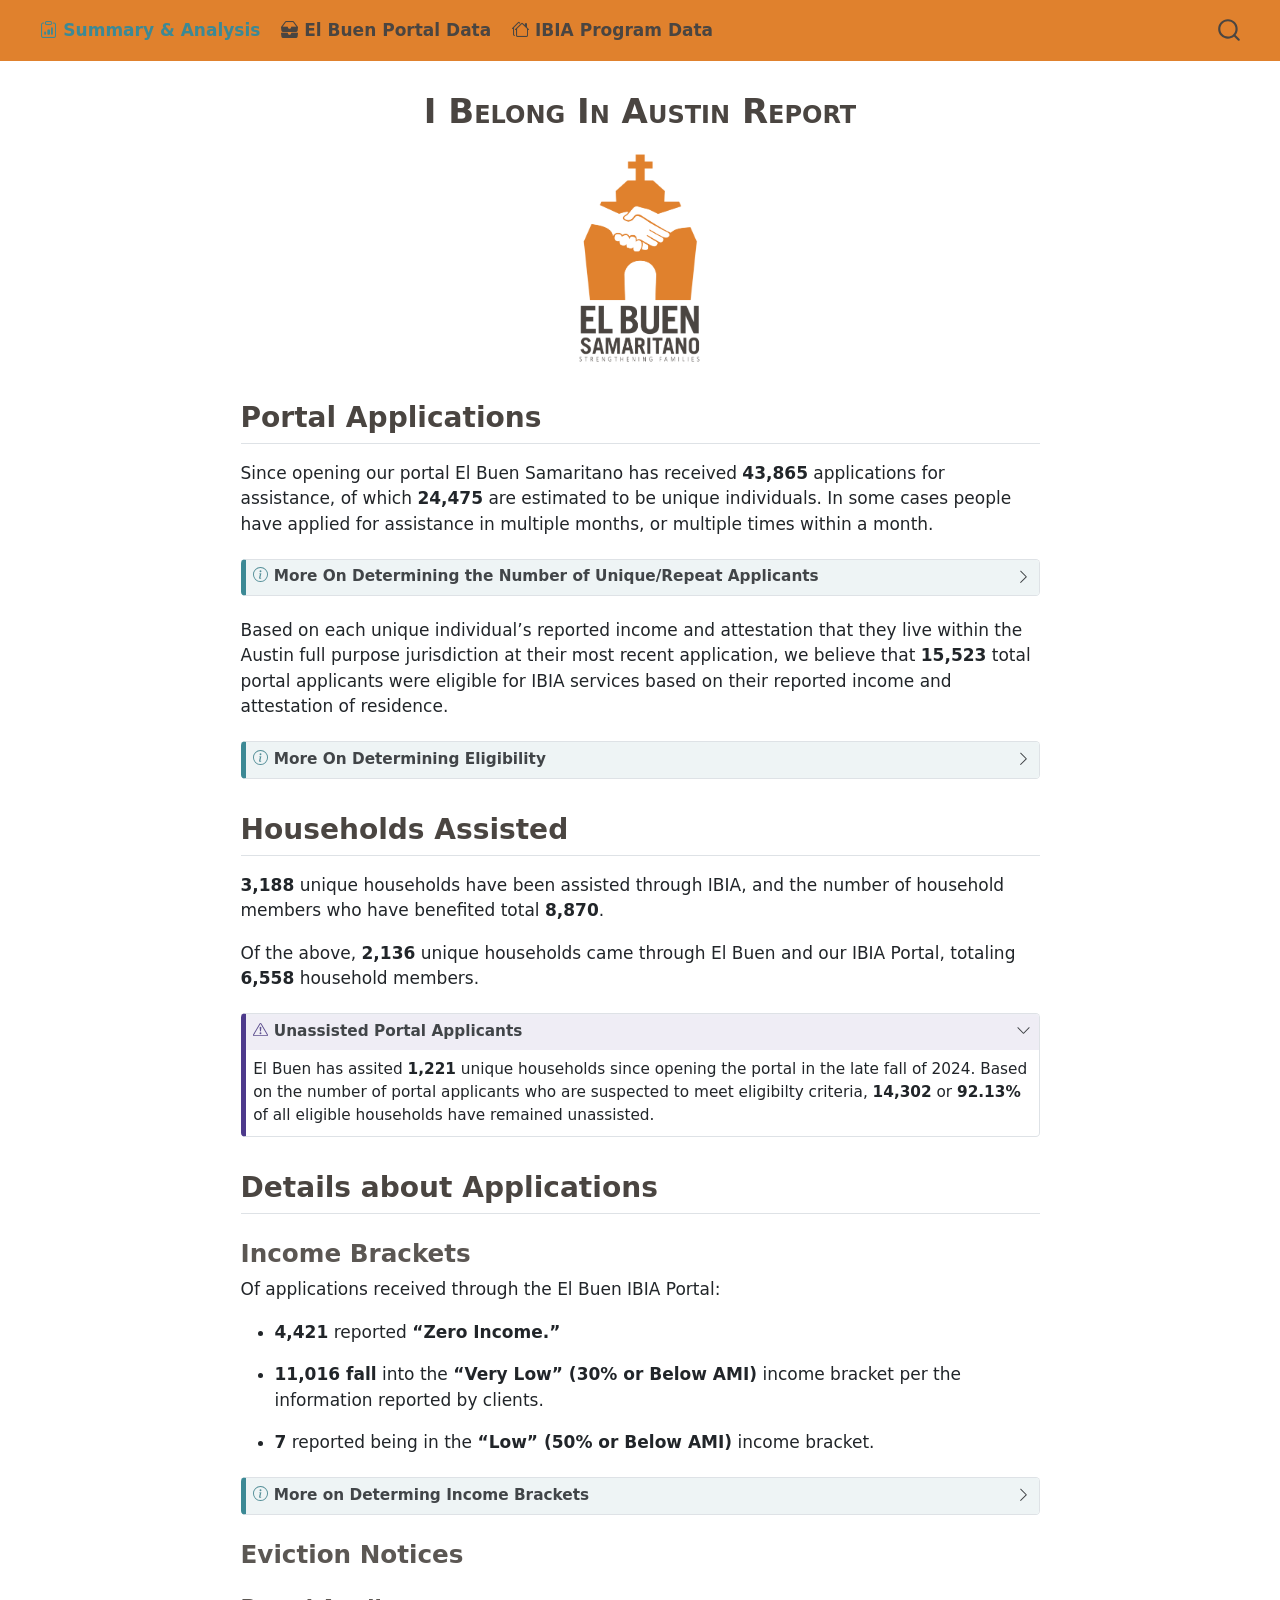
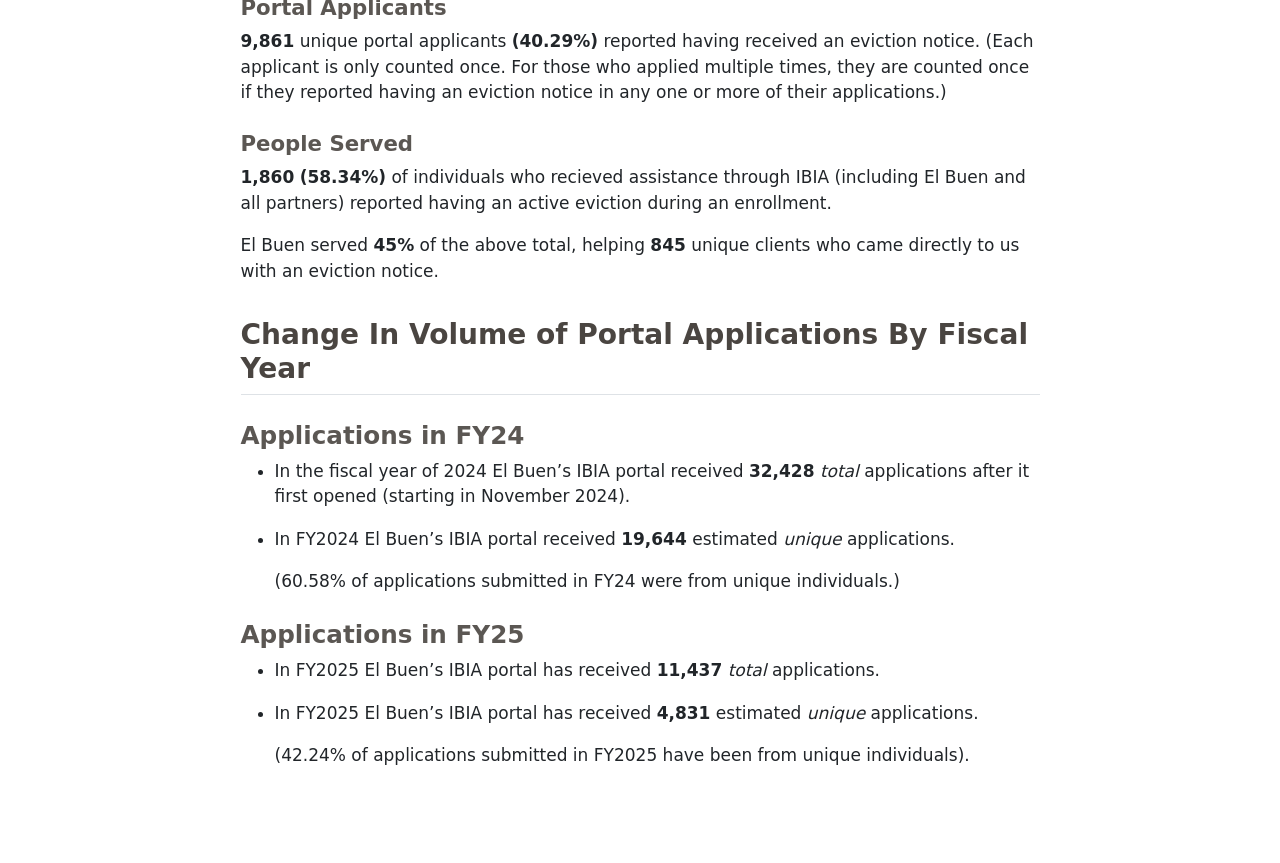
==== docs/index.html @ abe52977 "Add files via upload" ====
<!DOCTYPE html>
<html xmlns="http://www.w3.org/1999/xhtml" lang="en" xml:lang="en"><head>

<meta charset="utf-8">
<meta name="generator" content="quarto-1.8.27">

<meta name="viewport" content="width=device-width, initial-scale=1.0, user-scalable=yes">


<title>I Belong In Austin Report</title>
<style>
code{white-space: pre-wrap;}
span.smallcaps{font-variant: small-caps;}
div.columns{display: flex; gap: min(4vw, 1.5em);}
div.column{flex: auto; overflow-x: auto;}
div.hanging-indent{margin-left: 1.5em; text-indent: -1.5em;}
ul.task-list{list-style: none;}
ul.task-list li input[type="checkbox"] {
width: 0.8em;
margin: 0 0.8em 0.2em -1em;  vertical-align: middle;
}
</style>


<script>const headroomChanged = new CustomEvent("quarto-hrChanged", {
  detail: {},
  bubbles: true,
  cancelable: false,
  composed: false,
});

const announceDismiss = () => {
  const annEl = window.document.getElementById("quarto-announcement");
  if (annEl) {
    annEl.remove();

    const annId = annEl.getAttribute("data-announcement-id");
    window.localStorage.setItem(`quarto-announce-${annId}`, "true");
  }
};

const announceRegister = () => {
  const annEl = window.document.getElementById("quarto-announcement");
  if (annEl) {
    const annId = annEl.getAttribute("data-announcement-id");
    const isDismissed =
      window.localStorage.getItem(`quarto-announce-${annId}`) || false;
    if (isDismissed) {
      announceDismiss();
      return;
    } else {
      annEl.classList.remove("hidden");
    }

    const actionEl = annEl.querySelector(".quarto-announcement-action");
    if (actionEl) {
      actionEl.addEventListener("click", function (e) {
        e.preventDefault();
        // Hide the bar immediately
        announceDismiss();
      });
    }
  }
};

window.document.addEventListener("DOMContentLoaded", function () {
  let init = false;

  announceRegister();

  // Manage the back to top button, if one is present.
  let lastScrollTop = window.pageYOffset || document.documentElement.scrollTop;
  const scrollDownBuffer = 5;
  const scrollUpBuffer = 35;
  const btn = document.getElementById("quarto-back-to-top");
  const hideBackToTop = () => {
    btn.style.display = "none";
  };
  const showBackToTop = () => {
    btn.style.display = "inline-block";
  };
  if (btn) {
    window.document.addEventListener(
      "scroll",
      function () {
        const currentScrollTop =
          window.pageYOffset || document.documentElement.scrollTop;

        // Shows and hides the button 'intelligently' as the user scrolls
        if (currentScrollTop - scrollDownBuffer > lastScrollTop) {
          hideBackToTop();
          lastScrollTop = currentScrollTop <= 0 ? 0 : currentScrollTop;
        } else if (currentScrollTop < lastScrollTop - scrollUpBuffer) {
          showBackToTop();
          lastScrollTop = currentScrollTop <= 0 ? 0 : currentScrollTop;
        }

        // Show the button at the bottom, hides it at the top
        if (currentScrollTop <= 0) {
          hideBackToTop();
        } else if (
          window.innerHeight + currentScrollTop >=
          document.body.offsetHeight
        ) {
          showBackToTop();
        }
      },
      false
    );
  }

  function throttle(func, wait) {
    var timeout;
    return function () {
      const context = this;
      const args = arguments;
      const later = function () {
        clearTimeout(timeout);
        timeout = null;
        func.apply(context, args);
      };

      if (!timeout) {
        timeout = setTimeout(later, wait);
      }
    };
  }

  function headerOffset() {
    // Set an offset if there is are fixed top navbar
    const headerEl = window.document.querySelector("header.fixed-top");
    if (headerEl) {
      return headerEl.clientHeight;
    } else {
      return 0;
    }
  }

  function footerOffset() {
    const footerEl = window.document.querySelector("footer.footer");
    if (footerEl) {
      return footerEl.clientHeight;
    } else {
      return 0;
    }
  }

  function dashboardOffset() {
    const dashboardNavEl = window.document.getElementById(
      "quarto-dashboard-header"
    );
    if (dashboardNavEl !== null) {
      return dashboardNavEl.clientHeight;
    } else {
      return 0;
    }
  }

  function updateDocumentOffsetWithoutAnimation() {
    updateDocumentOffset(false);
  }

  function updateDocumentOffset(animated) {
    // set body offset
    const topOffset = headerOffset();
    const bodyOffset = topOffset + footerOffset() + dashboardOffset();
    const bodyEl = window.document.body;
    bodyEl.setAttribute("data-bs-offset", topOffset);
    bodyEl.style.paddingTop = topOffset + "px";

    // deal with sidebar offsets
    const sidebars = window.document.querySelectorAll(
      ".sidebar, .headroom-target"
    );
    sidebars.forEach((sidebar) => {
      if (!animated) {
        sidebar.classList.add("notransition");
        // Remove the no transition class after the animation has time to complete
        setTimeout(function () {
          sidebar.classList.remove("notransition");
        }, 201);
      }

      if (window.Headroom && sidebar.classList.contains("sidebar-unpinned")) {
        sidebar.style.top = "0";
        sidebar.style.maxHeight = "100vh";
      } else {
        sidebar.style.top = topOffset + "px";
        sidebar.style.maxHeight = "calc(100vh - " + topOffset + "px)";
      }
    });

    // allow space for footer
    const mainContainer = window.document.querySelector(".quarto-container");
    if (mainContainer) {
      mainContainer.style.minHeight = "calc(100vh - " + bodyOffset + "px)";
    }

    // link offset
    let linkStyle = window.document.querySelector("#quarto-target-style");
    if (!linkStyle) {
      linkStyle = window.document.createElement("style");
      linkStyle.setAttribute("id", "quarto-target-style");
      window.document.head.appendChild(linkStyle);
    }
    while (linkStyle.firstChild) {
      linkStyle.removeChild(linkStyle.firstChild);
    }
    if (topOffset > 0) {
      linkStyle.appendChild(
        window.document.createTextNode(`
      section:target::before {
        content: "";
        display: block;
        height: ${topOffset}px;
        margin: -${topOffset}px 0 0;
      }`)
      );
    }
    if (init) {
      window.dispatchEvent(headroomChanged);
    }
    init = true;
  }

  // initialize headroom
  var header = window.document.querySelector("#quarto-header");
  if (header && window.Headroom) {
    const headroom = new window.Headroom(header, {
      tolerance: 5,
      onPin: function () {
        const sidebars = window.document.querySelectorAll(
          ".sidebar, .headroom-target"
        );
        sidebars.forEach((sidebar) => {
          sidebar.classList.remove("sidebar-unpinned");
        });
        updateDocumentOffset();
      },
      onUnpin: function () {
        const sidebars = window.document.querySelectorAll(
          ".sidebar, .headroom-target"
        );
        sidebars.forEach((sidebar) => {
          sidebar.classList.add("sidebar-unpinned");
        });
        updateDocumentOffset();
      },
    });
    headroom.init();

    let frozen = false;
    window.quartoToggleHeadroom = function () {
      if (frozen) {
        headroom.unfreeze();
        frozen = false;
      } else {
        headroom.freeze();
        frozen = true;
      }
    };
  }

  window.addEventListener(
    "hashchange",
    function (e) {
      if (
        getComputedStyle(document.documentElement).scrollBehavior !== "smooth"
      ) {
        window.scrollTo(0, window.pageYOffset - headerOffset());
      }
    },
    false
  );

  // Observe size changed for the header
  const headerEl = window.document.querySelector("header.fixed-top");
  if (headerEl && window.ResizeObserver) {
    const observer = new window.ResizeObserver(() => {
      setTimeout(updateDocumentOffsetWithoutAnimation, 0);
    });
    observer.observe(headerEl, {
      attributes: true,
      childList: true,
      characterData: true,
    });
  } else {
    window.addEventListener(
      "resize",
      throttle(updateDocumentOffsetWithoutAnimation, 50)
    );
  }
  setTimeout(updateDocumentOffsetWithoutAnimation, 250);

  // fixup index.html links if we aren't on the filesystem
  if (window.location.protocol !== "file:") {
    const links = window.document.querySelectorAll("a");
    for (let i = 0; i < links.length; i++) {
      if (links[i].href) {
        links[i].dataset.originalHref = links[i].href;
        links[i].href = links[i].href.replace(/\/index\.html/, "/");
      }
    }

    // Fixup any sharing links that require urls
    // Append url to any sharing urls
    const sharingLinks = window.document.querySelectorAll(
      "a.sidebar-tools-main-item, a.quarto-navigation-tool, a.quarto-navbar-tools, a.quarto-navbar-tools-item"
    );
    for (let i = 0; i < sharingLinks.length; i++) {
      const sharingLink = sharingLinks[i];
      const href = sharingLink.getAttribute("href");
      if (href) {
        sharingLink.setAttribute(
          "href",
          href.replace("|url|", window.location.href)
        );
      }
    }

    // Scroll the active navigation item into view, if necessary
    const navSidebar = window.document.querySelector("nav#quarto-sidebar");
    if (navSidebar) {
      // Find the active item
      const activeItem = navSidebar.querySelector("li.sidebar-item a.active");
      if (activeItem) {
        // Wait for the scroll height and height to resolve by observing size changes on the
        // nav element that is scrollable
        const resizeObserver = new ResizeObserver((_entries) => {
          // The bottom of the element
          const elBottom = activeItem.offsetTop;
          const viewBottom = navSidebar.scrollTop + navSidebar.clientHeight;

          // The element height and scroll height are the same, then we are still loading
          if (viewBottom !== navSidebar.scrollHeight) {
            // Determine if the item isn't visible and scroll to it
            if (elBottom >= viewBottom) {
              navSidebar.scrollTop = elBottom;
            }

            // stop observing now since we've completed the scroll
            resizeObserver.unobserve(navSidebar);
          }
        });
        resizeObserver.observe(navSidebar);
      }
    }
  }
});
</script>
<script>/*!
 * headroom.js v0.12.0 - Give your page some headroom. Hide your header until you need it
 * Copyright (c) 2020 Nick Williams - http://wicky.nillia.ms/headroom.js
 * License: MIT
 */

!function(t,n){"object"==typeof exports&&"undefined"!=typeof module?module.exports=n():"function"==typeof define&&define.amd?define(n):(t=t||self).Headroom=n()}(this,function(){"use strict";function t(){return"undefined"!=typeof window}function d(t){return function(t){return t&&t.document&&function(t){return 9===t.nodeType}(t.document)}(t)?function(t){var n=t.document,o=n.body,s=n.documentElement;return{scrollHeight:function(){return Math.max(o.scrollHeight,s.scrollHeight,o.offsetHeight,s.offsetHeight,o.clientHeight,s.clientHeight)},height:function(){return t.innerHeight||s.clientHeight||o.clientHeight},scrollY:function(){return void 0!==t.pageYOffset?t.pageYOffset:(s||o.parentNode||o).scrollTop}}}(t):function(t){return{scrollHeight:function(){return Math.max(t.scrollHeight,t.offsetHeight,t.clientHeight)},height:function(){return Math.max(t.offsetHeight,t.clientHeight)},scrollY:function(){return t.scrollTop}}}(t)}function n(t,s,e){var n,o=function(){var n=!1;try{var t={get passive(){n=!0}};window.addEventListener("test",t,t),window.removeEventListener("test",t,t)}catch(t){n=!1}return n}(),i=!1,r=d(t),l=r.scrollY(),a={};function c(){var t=Math.round(r.scrollY()),n=r.height(),o=r.scrollHeight();a.scrollY=t,a.lastScrollY=l,a.direction=l<t?"down":"up",a.distance=Math.abs(t-l),a.isOutOfBounds=t<0||o<t+n,a.top=t<=s.offset[a.direction],a.bottom=o<=t+n,a.toleranceExceeded=a.distance>s.tolerance[a.direction],e(a),l=t,i=!1}function h(){i||(i=!0,n=requestAnimationFrame(c))}var u=!!o&&{passive:!0,capture:!1};return t.addEventListener("scroll",h,u),c(),{destroy:function(){cancelAnimationFrame(n),t.removeEventListener("scroll",h,u)}}}function o(t){return t===Object(t)?t:{down:t,up:t}}function s(t,n){n=n||{},Object.assign(this,s.options,n),this.classes=Object.assign({},s.options.classes,n.classes),this.elem=t,this.tolerance=o(this.tolerance),this.offset=o(this.offset),this.initialised=!1,this.frozen=!1}return s.prototype={constructor:s,init:function(){return s.cutsTheMustard&&!this.initialised&&(this.addClass("initial"),this.initialised=!0,setTimeout(function(t){t.scrollTracker=n(t.scroller,{offset:t.offset,tolerance:t.tolerance},t.update.bind(t))},100,this)),this},destroy:function(){this.initialised=!1,Object.keys(this.classes).forEach(this.removeClass,this),this.scrollTracker.destroy()},unpin:function(){!this.hasClass("pinned")&&this.hasClass("unpinned")||(this.addClass("unpinned"),this.removeClass("pinned"),this.onUnpin&&this.onUnpin.call(this))},pin:function(){this.hasClass("unpinned")&&(this.addClass("pinned"),this.removeClass("unpinned"),this.onPin&&this.onPin.call(this))},freeze:function(){this.frozen=!0,this.addClass("frozen")},unfreeze:function(){this.frozen=!1,this.removeClass("frozen")},top:function(){this.hasClass("top")||(this.addClass("top"),this.removeClass("notTop"),this.onTop&&this.onTop.call(this))},notTop:function(){this.hasClass("notTop")||(this.addClass("notTop"),this.removeClass("top"),this.onNotTop&&this.onNotTop.call(this))},bottom:function(){this.hasClass("bottom")||(this.addClass("bottom"),this.removeClass("notBottom"),this.onBottom&&this.onBottom.call(this))},notBottom:function(){this.hasClass("notBottom")||(this.addClass("notBottom"),this.removeClass("bottom"),this.onNotBottom&&this.onNotBottom.call(this))},shouldUnpin:function(t){return"down"===t.direction&&!t.top&&t.toleranceExceeded},shouldPin:function(t){return"up"===t.direction&&t.toleranceExceeded||t.top},addClass:function(t){this.elem.classList.add.apply(this.elem.classList,this.classes[t].split(" "))},removeClass:function(t){this.elem.classList.remove.apply(this.elem.classList,this.classes[t].split(" "))},hasClass:function(t){return this.classes[t].split(" ").every(function(t){return this.classList.contains(t)},this.elem)},update:function(t){t.isOutOfBounds||!0!==this.frozen&&(t.top?this.top():this.notTop(),t.bottom?this.bottom():this.notBottom(),this.shouldUnpin(t)?this.unpin():this.shouldPin(t)&&this.pin())}},s.options={tolerance:{up:0,down:0},offset:0,scroller:t()?window:null,classes:{frozen:"headroom--frozen",pinned:"headroom--pinned",unpinned:"headroom--unpinned",top:"headroom--top",notTop:"headroom--not-top",bottom:"headroom--bottom",notBottom:"headroom--not-bottom",initial:"headroom"}},s.cutsTheMustard=!!(t()&&function(){}.bind&&"classList"in document.documentElement&&Object.assign&&Object.keys&&requestAnimationFrame),s});
</script>
<script>/*!
 * clipboard.js v2.0.11
 * https://clipboardjs.com/
 *
 * Licensed MIT © Zeno Rocha
 */
!function(t,e){"object"==typeof exports&&"object"==typeof module?module.exports=e():"function"==typeof define&&define.amd?define([],e):"object"==typeof exports?exports.ClipboardJS=e():t.ClipboardJS=e()}(this,function(){return n={686:function(t,e,n){"use strict";n.d(e,{default:function(){return b}});var e=n(279),i=n.n(e),e=n(370),u=n.n(e),e=n(817),r=n.n(e);function c(t){try{return document.execCommand(t)}catch(t){return}}var a=function(t){t=r()(t);return c("cut"),t};function o(t,e){var n,o,t=(n=t,o="rtl"===document.documentElement.getAttribute("dir"),(t=document.createElement("textarea")).style.fontSize="12pt",t.style.border="0",t.style.padding="0",t.style.margin="0",t.style.position="absolute",t.style[o?"right":"left"]="-9999px",o=window.pageYOffset||document.documentElement.scrollTop,t.style.top="".concat(o,"px"),t.setAttribute("readonly",""),t.value=n,t);return e.container.appendChild(t),e=r()(t),c("copy"),t.remove(),e}var f=function(t){var e=1<arguments.length&&void 0!==arguments[1]?arguments[1]:{container:document.body},n="";return"string"==typeof t?n=o(t,e):t instanceof HTMLInputElement&&!["text","search","url","tel","password"].includes(null==t?void 0:t.type)?n=o(t.value,e):(n=r()(t),c("copy")),n};function l(t){return(l="function"==typeof Symbol&&"symbol"==typeof Symbol.iterator?function(t){return typeof t}:function(t){return t&&"function"==typeof Symbol&&t.constructor===Symbol&&t!==Symbol.prototype?"symbol":typeof t})(t)}var s=function(){var t=0<arguments.length&&void 0!==arguments[0]?arguments[0]:{},e=t.action,n=void 0===e?"copy":e,o=t.container,e=t.target,t=t.text;if("copy"!==n&&"cut"!==n)throw new Error('Invalid "action" value, use either "copy" or "cut"');if(void 0!==e){if(!e||"object"!==l(e)||1!==e.nodeType)throw new Error('Invalid "target" value, use a valid Element');if("copy"===n&&e.hasAttribute("disabled"))throw new Error('Invalid "target" attribute. Please use "readonly" instead of "disabled" attribute');if("cut"===n&&(e.hasAttribute("readonly")||e.hasAttribute("disabled")))throw new Error('Invalid "target" attribute. You can\'t cut text from elements with "readonly" or "disabled" attributes')}return t?f(t,{container:o}):e?"cut"===n?a(e):f(e,{container:o}):void 0};function p(t){return(p="function"==typeof Symbol&&"symbol"==typeof Symbol.iterator?function(t){return typeof t}:function(t){return t&&"function"==typeof Symbol&&t.constructor===Symbol&&t!==Symbol.prototype?"symbol":typeof t})(t)}function d(t,e){for(var n=0;n<e.length;n++){var o=e[n];o.enumerable=o.enumerable||!1,o.configurable=!0,"value"in o&&(o.writable=!0),Object.defineProperty(t,o.key,o)}}function y(t,e){return(y=Object.setPrototypeOf||function(t,e){return t.__proto__=e,t})(t,e)}function h(n){var o=function(){if("undefined"==typeof Reflect||!Reflect.construct)return!1;if(Reflect.construct.sham)return!1;if("function"==typeof Proxy)return!0;try{return Date.prototype.toString.call(Reflect.construct(Date,[],function(){})),!0}catch(t){return!1}}();return function(){var t,e=v(n);return t=o?(t=v(this).constructor,Reflect.construct(e,arguments,t)):e.apply(this,arguments),e=this,!(t=t)||"object"!==p(t)&&"function"!=typeof t?function(t){if(void 0!==t)return t;throw new ReferenceError("this hasn't been initialised - super() hasn't been called")}(e):t}}function v(t){return(v=Object.setPrototypeOf?Object.getPrototypeOf:function(t){return t.__proto__||Object.getPrototypeOf(t)})(t)}function m(t,e){t="data-clipboard-".concat(t);if(e.hasAttribute(t))return e.getAttribute(t)}var b=function(){!function(t,e){if("function"!=typeof e&&null!==e)throw new TypeError("Super expression must either be null or a function");t.prototype=Object.create(e&&e.prototype,{constructor:{value:t,writable:!0,configurable:!0}}),e&&y(t,e)}(r,i());var t,e,n,o=h(r);function r(t,e){var n;return function(t){if(!(t instanceof r))throw new TypeError("Cannot call a class as a function")}(this),(n=o.call(this)).resolveOptions(e),n.listenClick(t),n}return t=r,n=[{key:"copy",value:function(t){var e=1<arguments.length&&void 0!==arguments[1]?arguments[1]:{container:document.body};return f(t,e)}},{key:"cut",value:function(t){return a(t)}},{key:"isSupported",value:function(){var t=0<arguments.length&&void 0!==arguments[0]?arguments[0]:["copy","cut"],t="string"==typeof t?[t]:t,e=!!document.queryCommandSupported;return t.forEach(function(t){e=e&&!!document.queryCommandSupported(t)}),e}}],(e=[{key:"resolveOptions",value:function(){var t=0<arguments.length&&void 0!==arguments[0]?arguments[0]:{};this.action="function"==typeof t.action?t.action:this.defaultAction,this.target="function"==typeof t.target?t.target:this.defaultTarget,this.text="function"==typeof t.text?t.text:this.defaultText,this.container="object"===p(t.container)?t.container:document.body}},{key:"listenClick",value:function(t){var e=this;this.listener=u()(t,"click",function(t){return e.onClick(t)})}},{key:"onClick",value:function(t){var e=t.delegateTarget||t.currentTarget,n=this.action(e)||"copy",t=s({action:n,container:this.container,target:this.target(e),text:this.text(e)});this.emit(t?"success":"error",{action:n,text:t,trigger:e,clearSelection:function(){e&&e.focus(),window.getSelection().removeAllRanges()}})}},{key:"defaultAction",value:function(t){return m("action",t)}},{key:"defaultTarget",value:function(t){t=m("target",t);if(t)return document.querySelector(t)}},{key:"defaultText",value:function(t){return m("text",t)}},{key:"destroy",value:function(){this.listener.destroy()}}])&&d(t.prototype,e),n&&d(t,n),r}()},828:function(t){var e;"undefined"==typeof Element||Element.prototype.matches||((e=Element.prototype).matches=e.matchesSelector||e.mozMatchesSelector||e.msMatchesSelector||e.oMatchesSelector||e.webkitMatchesSelector),t.exports=function(t,e){for(;t&&9!==t.nodeType;){if("function"==typeof t.matches&&t.matches(e))return t;t=t.parentNode}}},438:function(t,e,n){var u=n(828);function i(t,e,n,o,r){var i=function(e,n,t,o){return function(t){t.delegateTarget=u(t.target,n),t.delegateTarget&&o.call(e,t)}}.apply(this,arguments);return t.addEventListener(n,i,r),{destroy:function(){t.removeEventListener(n,i,r)}}}t.exports=function(t,e,n,o,r){return"function"==typeof t.addEventListener?i.apply(null,arguments):"function"==typeof n?i.bind(null,document).apply(null,arguments):("string"==typeof t&&(t=document.querySelectorAll(t)),Array.prototype.map.call(t,function(t){return i(t,e,n,o,r)}))}},879:function(t,n){n.node=function(t){return void 0!==t&&t instanceof HTMLElement&&1===t.nodeType},n.nodeList=function(t){var e=Object.prototype.toString.call(t);return void 0!==t&&("[object NodeList]"===e||"[object HTMLCollection]"===e)&&"length"in t&&(0===t.length||n.node(t[0]))},n.string=function(t){return"string"==typeof t||t instanceof String},n.fn=function(t){return"[object Function]"===Object.prototype.toString.call(t)}},370:function(t,e,n){var f=n(879),l=n(438);t.exports=function(t,e,n){if(!t&&!e&&!n)throw new Error("Missing required arguments");if(!f.string(e))throw new TypeError("Second argument must be a String");if(!f.fn(n))throw new TypeError("Third argument must be a Function");if(f.node(t))return c=e,a=n,(u=t).addEventListener(c,a),{destroy:function(){u.removeEventListener(c,a)}};if(f.nodeList(t))return o=t,r=e,i=n,Array.prototype.forEach.call(o,function(t){t.addEventListener(r,i)}),{destroy:function(){Array.prototype.forEach.call(o,function(t){t.removeEventListener(r,i)})}};if(f.string(t))return t=t,e=e,n=n,l(document.body,t,e,n);throw new TypeError("First argument must be a String, HTMLElement, HTMLCollection, or NodeList");var o,r,i,u,c,a}},817:function(t){t.exports=function(t){var e,n="SELECT"===t.nodeName?(t.focus(),t.value):"INPUT"===t.nodeName||"TEXTAREA"===t.nodeName?((e=t.hasAttribute("readonly"))||t.setAttribute("readonly",""),t.select(),t.setSelectionRange(0,t.value.length),e||t.removeAttribute("readonly"),t.value):(t.hasAttribute("contenteditable")&&t.focus(),n=window.getSelection(),(e=document.createRange()).selectNodeContents(t),n.removeAllRanges(),n.addRange(e),n.toString());return n}},279:function(t){function e(){}e.prototype={on:function(t,e,n){var o=this.e||(this.e={});return(o[t]||(o[t]=[])).push({fn:e,ctx:n}),this},once:function(t,e,n){var o=this;function r(){o.off(t,r),e.apply(n,arguments)}return r._=e,this.on(t,r,n)},emit:function(t){for(var e=[].slice.call(arguments,1),n=((this.e||(this.e={}))[t]||[]).slice(),o=0,r=n.length;o<r;o++)n[o].fn.apply(n[o].ctx,e);return this},off:function(t,e){var n=this.e||(this.e={}),o=n[t],r=[];if(o&&e)for(var i=0,u=o.length;i<u;i++)o[i].fn!==e&&o[i].fn._!==e&&r.push(o[i]);return r.length?n[t]=r:delete n[t],this}},t.exports=e,t.exports.TinyEmitter=e}},r={},o.n=function(t){var e=t&&t.__esModule?function(){return t.default}:function(){return t};return o.d(e,{a:e}),e},o.d=function(t,e){for(var n in e)o.o(e,n)&&!o.o(t,n)&&Object.defineProperty(t,n,{enumerable:!0,get:e[n]})},o.o=function(t,e){return Object.prototype.hasOwnProperty.call(t,e)},o(686).default;function o(t){if(r[t])return r[t].exports;var e=r[t]={exports:{}};return n[t](e,e.exports,o),e.exports}var n,r});</script>
<script>/*! @algolia/autocomplete-js 1.19.1 | MIT License | © Algolia, Inc. and contributors | https://github.com/algolia/autocomplete */
!function(e,t){"object"==typeof exports&&"undefined"!=typeof module?t(exports):"function"==typeof define&&define.amd?define(["exports"],t):t((e="undefined"!=typeof globalThis?globalThis:e||self)["@algolia/autocomplete-js"]={})}(this,(function(e){"use strict";function t(e,t){var n=Object.keys(e);if(Object.getOwnPropertySymbols){var r=Object.getOwnPropertySymbols(e);t&&(r=r.filter((function(t){return Object.getOwnPropertyDescriptor(e,t).enumerable}))),n.push.apply(n,r)}return n}function n(e){for(var n=1;n<arguments.length;n++){var r=null!=arguments[n]?arguments[n]:{};n%2?t(Object(r),!0).forEach((function(t){o(e,t,r[t])})):Object.getOwnPropertyDescriptors?Object.defineProperties(e,Object.getOwnPropertyDescriptors(r)):t(Object(r)).forEach((function(t){Object.defineProperty(e,t,Object.getOwnPropertyDescriptor(r,t))}))}return e}function r(e){return r="function"==typeof Symbol&&"symbol"==typeof Symbol.iterator?function(e){return typeof e}:function(e){return e&&"function"==typeof Symbol&&e.constructor===Symbol&&e!==Symbol.prototype?"symbol":typeof e},r(e)}function o(e,t,n){return(t=function(e){var t=function(e,t){if("object"!=typeof e||null===e)return e;var n=e[Symbol.toPrimitive];if(void 0!==n){var r=n.call(e,t||"default");if("object"!=typeof r)return r;throw new TypeError("@@toPrimitive must return a primitive value.")}return("string"===t?String:Number)(e)}(e,"string");return"symbol"==typeof t?t:String(t)}(t))in e?Object.defineProperty(e,t,{value:n,enumerable:!0,configurable:!0,writable:!0}):e[t]=n,e}function i(){return i=Object.assign?Object.assign.bind():function(e){for(var t=1;t<arguments.length;t++){var n=arguments[t];for(var r in n)Object.prototype.hasOwnProperty.call(n,r)&&(e[r]=n[r])}return e},i.apply(this,arguments)}function u(e,t){if(null==e)return{};var n,r,o=function(e,t){if(null==e)return{};var n,r,o={},i=Object.keys(e);for(r=0;r<i.length;r++)n=i[r],t.indexOf(n)>=0||(o[n]=e[n]);return o}(e,t);if(Object.getOwnPropertySymbols){var i=Object.getOwnPropertySymbols(e);for(r=0;r<i.length;r++)n=i[r],t.indexOf(n)>=0||Object.prototype.propertyIsEnumerable.call(e,n)&&(o[n]=e[n])}return o}function a(e,t){return function(e){if(Array.isArray(e))return e}(e)||function(e,t){var n=null==e?null:"undefined"!=typeof Symbol&&e[Symbol.iterator]||e["@@iterator"];if(null!=n){var r,o,i,u,a=[],l=!0,c=!1;try{if(i=(n=n.call(e)).next,0===t){if(Object(n)!==n)return;l=!1}else for(;!(l=(r=i.call(n)).done)&&(a.push(r.value),a.length!==t);l=!0);}catch(e){c=!0,o=e}finally{try{if(!l&&null!=n.return&&(u=n.return(),Object(u)!==u))return}finally{if(c)throw o}}return a}}(e,t)||c(e,t)||function(){throw new TypeError("Invalid attempt to destructure non-iterable instance.\nIn order to be iterable, non-array objects must have a [Symbol.iterator]() method.")}()}function l(e){return function(e){if(Array.isArray(e))return s(e)}(e)||function(e){if("undefined"!=typeof Symbol&&null!=e[Symbol.iterator]||null!=e["@@iterator"])return Array.from(e)}(e)||c(e)||function(){throw new TypeError("Invalid attempt to spread non-iterable instance.\nIn order to be iterable, non-array objects must have a [Symbol.iterator]() method.")}()}function c(e,t){if(e){if("string"==typeof e)return s(e,t);var n=Object.prototype.toString.call(e).slice(8,-1);return"Object"===n&&e.constructor&&(n=e.constructor.name),"Map"===n||"Set"===n?Array.from(e):"Arguments"===n||/^(?:Ui|I)nt(?:8|16|32)(?:Clamped)?Array$/.test(n)?s(e,t):void 0}}function s(e,t){(null==t||t>e.length)&&(t=e.length);for(var n=0,r=new Array(t);n<t;n++)r[n]=e[n];return r}function f(e){return{current:e}}function p(e,t){var n=void 0;return function(){for(var r=arguments.length,o=new Array(r),i=0;i<r;i++)o[i]=arguments[i];n&&clearTimeout(n),n=setTimeout((function(){return e.apply(void 0,o)}),t)}}function m(e){return e.reduce((function(e,t){return e.concat(t)}),[])}var v=0;function d(){return"autocomplete-".concat(v++)}function y(e,t){return t.reduce((function(e,t){return e&&e[t]}),e)}function b(e){return 0===e.collections.length?0:e.collections.reduce((function(e,t){return e+t.items.length}),0)}function g(e){return e!==Object(e)}function h(e,t){if(e===t)return!0;if(g(e)||g(t)||"function"==typeof e||"function"==typeof t)return e===t;if(Object.keys(e).length!==Object.keys(t).length)return!1;for(var n=0,r=Object.keys(e);n<r.length;n++){var o=r[n];if(!(o in t))return!1;if(!h(e[o],t[o]))return!1}return!0}var _=function(){};var O="1.19.1",S=[{segment:"autocomplete-core",version:O}];function j(e){var t=e.item,n=e.items,r=void 0===n?[]:n;return{index:t.__autocomplete_indexName,items:[t],positions:[1+r.findIndex((function(e){return e.objectID===t.objectID}))],queryID:t.__autocomplete_queryID,algoliaSource:["autocomplete"]}}function P(e,t){return function(e){if(Array.isArray(e))return e}(e)||function(e,t){var n=null==e?null:"undefined"!=typeof Symbol&&e[Symbol.iterator]||e["@@iterator"];if(null!=n){var r,o,i,u,a=[],l=!0,c=!1;try{if(i=(n=n.call(e)).next,0===t){if(Object(n)!==n)return;l=!1}else for(;!(l=(r=i.call(n)).done)&&(a.push(r.value),a.length!==t);l=!0);}catch(e){c=!0,o=e}finally{try{if(!l&&null!=n.return&&(u=n.return(),Object(u)!==u))return}finally{if(c)throw o}}return a}}(e,t)||function(e,t){if(!e)return;if("string"==typeof e)return w(e,t);var n=Object.prototype.toString.call(e).slice(8,-1);"Object"===n&&e.constructor&&(n=e.constructor.name);if("Map"===n||"Set"===n)return Array.from(e);if("Arguments"===n||/^(?:Ui|I)nt(?:8|16|32)(?:Clamped)?Array$/.test(n))return w(e,t)}(e,t)||function(){throw new TypeError("Invalid attempt to destructure non-iterable instance.\nIn order to be iterable, non-array objects must have a [Symbol.iterator]() method.")}()}function w(e,t){(null==t||t>e.length)&&(t=e.length);for(var n=0,r=new Array(t);n<t;n++)r[n]=e[n];return r}var I=["items"],A=["items"];function E(e){return E="function"==typeof Symbol&&"symbol"==typeof Symbol.iterator?function(e){return typeof e}:function(e){return e&&"function"==typeof Symbol&&e.constructor===Symbol&&e!==Symbol.prototype?"symbol":typeof e},E(e)}function D(e){return function(e){if(Array.isArray(e))return C(e)}(e)||function(e){if("undefined"!=typeof Symbol&&null!=e[Symbol.iterator]||null!=e["@@iterator"])return Array.from(e)}(e)||function(e,t){if(!e)return;if("string"==typeof e)return C(e,t);var n=Object.prototype.toString.call(e).slice(8,-1);"Object"===n&&e.constructor&&(n=e.constructor.name);if("Map"===n||"Set"===n)return Array.from(e);if("Arguments"===n||/^(?:Ui|I)nt(?:8|16|32)(?:Clamped)?Array$/.test(n))return C(e,t)}(e)||function(){throw new TypeError("Invalid attempt to spread non-iterable instance.\nIn order to be iterable, non-array objects must have a [Symbol.iterator]() method.")}()}function C(e,t){(null==t||t>e.length)&&(t=e.length);for(var n=0,r=new Array(t);n<t;n++)r[n]=e[n];return r}function k(e,t){if(null==e)return{};var n,r,o=function(e,t){if(null==e)return{};var n,r,o={},i=Object.keys(e);for(r=0;r<i.length;r++)n=i[r],t.indexOf(n)>=0||(o[n]=e[n]);return o}(e,t);if(Object.getOwnPropertySymbols){var i=Object.getOwnPropertySymbols(e);for(r=0;r<i.length;r++)n=i[r],t.indexOf(n)>=0||Object.prototype.propertyIsEnumerable.call(e,n)&&(o[n]=e[n])}return o}function x(e,t){var n=Object.keys(e);if(Object.getOwnPropertySymbols){var r=Object.getOwnPropertySymbols(e);t&&(r=r.filter((function(t){return Object.getOwnPropertyDescriptor(e,t).enumerable}))),n.push.apply(n,r)}return n}function N(e){for(var t=1;t<arguments.length;t++){var n=null!=arguments[t]?arguments[t]:{};t%2?x(Object(n),!0).forEach((function(t){T(e,t,n[t])})):Object.getOwnPropertyDescriptors?Object.defineProperties(e,Object.getOwnPropertyDescriptors(n)):x(Object(n)).forEach((function(t){Object.defineProperty(e,t,Object.getOwnPropertyDescriptor(n,t))}))}return e}function T(e,t,n){return(t=function(e){var t=function(e,t){if("object"!==E(e)||null===e)return e;var n=e[Symbol.toPrimitive];if(void 0!==n){var r=n.call(e,t||"default");if("object"!==E(r))return r;throw new TypeError("@@toPrimitive must return a primitive value.")}return("string"===t?String:Number)(e)}(e,"string");return"symbol"===E(t)?t:String(t)}(t))in e?Object.defineProperty(e,t,{value:n,enumerable:!0,configurable:!0,writable:!0}):e[t]=n,e}function q(e){for(var t=arguments.length>1&&void 0!==arguments[1]?arguments[1]:20,n=[],r=0;r<e.objectIDs.length;r+=t)n.push(N(N({},e),{},{objectIDs:e.objectIDs.slice(r,r+t)}));return n}function B(e){return e.map((function(e){var t=e.items,n=k(e,I);return N(N({},n),{},{objectIDs:(null==t?void 0:t.map((function(e){return e.objectID})))||n.objectIDs})}))}function R(e){var t,n,r,o=(t=P((e.version||"").split(".").map(Number),2),n=t[0],r=t[1],n>=3||2===n&&r>=4||1===n&&r>=10);function i(t,n,r){if(o&&void 0!==r){var i=r[0].__autocomplete_algoliaCredentials,u={"X-Algolia-Application-Id":i.appId,"X-Algolia-API-Key":i.apiKey};e.apply(void 0,[t].concat(D(n),[{headers:u}]))}else e.apply(void 0,[t].concat(D(n)))}return{init:function(t,n){e("init",{appId:t,apiKey:n})},setAuthenticatedUserToken:function(t){e("setAuthenticatedUserToken",t)},setUserToken:function(t){e("setUserToken",t)},clickedObjectIDsAfterSearch:function(){for(var e=arguments.length,t=new Array(e),n=0;n<e;n++)t[n]=arguments[n];t.length>0&&i("clickedObjectIDsAfterSearch",B(t),t[0].items)},clickedObjectIDs:function(){for(var e=arguments.length,t=new Array(e),n=0;n<e;n++)t[n]=arguments[n];t.length>0&&i("clickedObjectIDs",B(t),t[0].items)},clickedFilters:function(){for(var t=arguments.length,n=new Array(t),r=0;r<t;r++)n[r]=arguments[r];n.length>0&&e.apply(void 0,["clickedFilters"].concat(n))},convertedObjectIDsAfterSearch:function(){for(var e=arguments.length,t=new Array(e),n=0;n<e;n++)t[n]=arguments[n];t.length>0&&i("convertedObjectIDsAfterSearch",B(t),t[0].items)},convertedObjectIDs:function(){for(var e=arguments.length,t=new Array(e),n=0;n<e;n++)t[n]=arguments[n];t.length>0&&i("convertedObjectIDs",B(t),t[0].items)},convertedFilters:function(){for(var t=arguments.length,n=new Array(t),r=0;r<t;r++)n[r]=arguments[r];n.length>0&&e.apply(void 0,["convertedFilters"].concat(n))},viewedObjectIDs:function(){for(var e=arguments.length,t=new Array(e),n=0;n<e;n++)t[n]=arguments[n];t.length>0&&t.reduce((function(e,t){var n=t.items,r=k(t,A);return[].concat(D(e),D(q(N(N({},r),{},{objectIDs:(null==n?void 0:n.map((function(e){return e.objectID})))||r.objectIDs})).map((function(e){return{items:n,payload:e}}))))}),[]).forEach((function(e){var t=e.items;return i("viewedObjectIDs",[e.payload],t)}))},viewedFilters:function(){for(var t=arguments.length,n=new Array(t),r=0;r<t;r++)n[r]=arguments[r];n.length>0&&e.apply(void 0,["viewedFilters"].concat(n))}}}function L(e){var t=e.items.reduce((function(e,t){var n;return e[t.__autocomplete_indexName]=(null!==(n=e[t.__autocomplete_indexName])&&void 0!==n?n:[]).concat(t),e}),{});return Object.keys(t).map((function(e){return{index:e,items:t[e],algoliaSource:["autocomplete"]}}))}function F(e){return e.objectID&&e.__autocomplete_indexName&&e.__autocomplete_queryID}function U(e){return U="function"==typeof Symbol&&"symbol"==typeof Symbol.iterator?function(e){return typeof e}:function(e){return e&&"function"==typeof Symbol&&e.constructor===Symbol&&e!==Symbol.prototype?"symbol":typeof e},U(e)}function M(e){return function(e){if(Array.isArray(e))return H(e)}(e)||function(e){if("undefined"!=typeof Symbol&&null!=e[Symbol.iterator]||null!=e["@@iterator"])return Array.from(e)}(e)||function(e,t){if(!e)return;if("string"==typeof e)return H(e,t);var n=Object.prototype.toString.call(e).slice(8,-1);"Object"===n&&e.constructor&&(n=e.constructor.name);if("Map"===n||"Set"===n)return Array.from(e);if("Arguments"===n||/^(?:Ui|I)nt(?:8|16|32)(?:Clamped)?Array$/.test(n))return H(e,t)}(e)||function(){throw new TypeError("Invalid attempt to spread non-iterable instance.\nIn order to be iterable, non-array objects must have a [Symbol.iterator]() method.")}()}function H(e,t){(null==t||t>e.length)&&(t=e.length);for(var n=0,r=new Array(t);n<t;n++)r[n]=e[n];return r}function V(e,t){var n=Object.keys(e);if(Object.getOwnPropertySymbols){var r=Object.getOwnPropertySymbols(e);t&&(r=r.filter((function(t){return Object.getOwnPropertyDescriptor(e,t).enumerable}))),n.push.apply(n,r)}return n}function W(e){for(var t=1;t<arguments.length;t++){var n=null!=arguments[t]?arguments[t]:{};t%2?V(Object(n),!0).forEach((function(t){Q(e,t,n[t])})):Object.getOwnPropertyDescriptors?Object.defineProperties(e,Object.getOwnPropertyDescriptors(n)):V(Object(n)).forEach((function(t){Object.defineProperty(e,t,Object.getOwnPropertyDescriptor(n,t))}))}return e}function Q(e,t,n){return(t=function(e){var t=function(e,t){if("object"!==U(e)||null===e)return e;var n=e[Symbol.toPrimitive];if(void 0!==n){var r=n.call(e,t||"default");if("object"!==U(r))return r;throw new TypeError("@@toPrimitive must return a primitive value.")}return("string"===t?String:Number)(e)}(e,"string");return"symbol"===U(t)?t:String(t)}(t))in e?Object.defineProperty(e,t,{value:n,enumerable:!0,configurable:!0,writable:!0}):e[t]=n,e}var K="2.15.0",$="https://cdn.jsdelivr.net/npm/search-insights@".concat(K,"/dist/search-insights.min.js"),z=p((function(e){var t=e.onItemsChange,n=e.items,r=e.insights,o=e.state;t({insights:r,insightsEvents:L({items:n}).map((function(e){return W({eventName:"Items Viewed"},e)})),state:o})}),400);function G(e){var t=function(e){return W({onItemsChange:function(e){var t=e.insights,n=e.insightsEvents,r=e.state;t.viewedObjectIDs.apply(t,M(n.map((function(e){return W(W({},e),{},{algoliaSource:J(e.algoliaSource,r.context)})}))))},onSelect:function(e){var t=e.insights,n=e.insightsEvents,r=e.state;t.clickedObjectIDsAfterSearch.apply(t,M(n.map((function(e){return W(W({},e),{},{algoliaSource:J(e.algoliaSource,r.context)})}))))},onActive:_,__autocomplete_clickAnalytics:!0},e)}(e),n=t.insightsClient,r=t.insightsInitParams,o=t.onItemsChange,i=t.onSelect,u=t.onActive,a=t.__autocomplete_clickAnalytics,l=n;if(n||function(e){if("undefined"!=typeof window)e({window:window})}((function(e){var t=e.window,n=t.AlgoliaAnalyticsObject||"aa";"string"==typeof n&&(l=t[n]),l||(t.AlgoliaAnalyticsObject=n,t[n]||(t[n]=function(){t[n].queue||(t[n].queue=[]);for(var e=arguments.length,r=new Array(e),o=0;o<e;o++)r[o]=arguments[o];t[n].queue.push(r)}),t[n].version=K,l=t[n],function(e){var t="[Autocomplete]: Could not load search-insights.js. Please load it manually following https://alg.li/insights-autocomplete";try{var n=e.document.createElement("script");n.async=!0,n.src=$,n.onerror=function(){console.error(t)},document.body.appendChild(n)}catch(e){console.error(t)}}(t))})),!l)return{};r&&l("init",W({partial:!0},r));var c=R(l),s=f([]),m=p((function(e){var t=e.state;if(t.isOpen){var n=t.collections.reduce((function(e,t){return[].concat(M(e),M(t.items))}),[]).filter(F);h(s.current.map((function(e){return e.objectID})),n.map((function(e){return e.objectID})))||(s.current=n,n.length>0&&z({onItemsChange:o,items:n,insights:c,state:t}))}}),0);return{name:"aa.algoliaInsightsPlugin",subscribe:function(e){var t=e.setContext,n=e.onSelect,r=e.onActive;function o(e){t({algoliaInsightsPlugin:{__algoliaSearchParameters:W(W({},a?{clickAnalytics:!0}:{}),e?{userToken:X(e)}:{}),insights:c}})}l("addAlgoliaAgent","insights-plugin"),o(),l("onUserTokenChange",(function(e){o(e)})),l("getUserToken",null,(function(e,t){o(t)})),n((function(e){var t=e.item,n=e.state,r=e.event,o=e.source;F(t)&&i({state:n,event:r,insights:c,item:t,insightsEvents:[W({eventName:"Item Selected"},j({item:t,items:o.getItems().filter(F)}))]})})),r((function(e){var t=e.item,n=e.source,r=e.state,o=e.event;F(t)&&u({state:r,event:o,insights:c,item:t,insightsEvents:[W({eventName:"Item Active"},j({item:t,items:n.getItems().filter(F)}))]})}))},onStateChange:function(e){var t=e.state;m({state:t})},__autocomplete_pluginOptions:e}}function J(){var e,t=arguments.length>0&&void 0!==arguments[0]?arguments[0]:[],n=arguments.length>1?arguments[1]:void 0;return[].concat(M(t),["autocomplete-internal"],M(null!==(e=n.algoliaInsightsPlugin)&&void 0!==e&&e.__automaticInsights?["autocomplete-automatic"]:[]))}function X(e){return"number"==typeof e?e.toString():e}function Y(e,t){var n=t;return{then:function(t,r){return Y(e.then(ee(t,n,e),ee(r,n,e)),n)},catch:function(t){return Y(e.catch(ee(t,n,e)),n)},finally:function(t){return t&&n.onCancelList.push(t),Y(e.finally(ee(t&&function(){return n.onCancelList=[],t()},n,e)),n)},cancel:function(){n.isCanceled=!0;var e=n.onCancelList;n.onCancelList=[],e.forEach((function(e){e()}))},isCanceled:function(){return!0===n.isCanceled}}}function Z(e){return Y(e,{isCanceled:!1,onCancelList:[]})}function ee(e,t,n){return e?function(n){return t.isCanceled?n:e(n)}:n}var te,ne=!0;function re(e,t,n,r){if(!n)return null;if(e<0&&(null===t||null!==r&&0===t))return n+e;var o=(null===t?-1:t)+e;return o<=-1||o>=n?null===r?null:0:o}function oe(e,t){var n=Object.keys(e);if(Object.getOwnPropertySymbols){var r=Object.getOwnPropertySymbols(e);t&&(r=r.filter((function(t){return Object.getOwnPropertyDescriptor(e,t).enumerable}))),n.push.apply(n,r)}return n}function ie(e){for(var t=1;t<arguments.length;t++){var n=null!=arguments[t]?arguments[t]:{};t%2?oe(Object(n),!0).forEach((function(t){ue(e,t,n[t])})):Object.getOwnPropertyDescriptors?Object.defineProperties(e,Object.getOwnPropertyDescriptors(n)):oe(Object(n)).forEach((function(t){Object.defineProperty(e,t,Object.getOwnPropertyDescriptor(n,t))}))}return e}function ue(e,t,n){return(t=function(e){var t=function(e,t){if("object"!==ae(e)||null===e)return e;var n=e[Symbol.toPrimitive];if(void 0!==n){var r=n.call(e,t||"default");if("object"!==ae(r))return r;throw new TypeError("@@toPrimitive must return a primitive value.")}return("string"===t?String:Number)(e)}(e,"string");return"symbol"===ae(t)?t:String(t)}(t))in e?Object.defineProperty(e,t,{value:n,enumerable:!0,configurable:!0,writable:!0}):e[t]=n,e}function ae(e){return ae="function"==typeof Symbol&&"symbol"==typeof Symbol.iterator?function(e){return typeof e}:function(e){return e&&"function"==typeof Symbol&&e.constructor===Symbol&&e!==Symbol.prototype?"symbol":typeof e},ae(e)}function le(e,t){var n="undefined"!=typeof Symbol&&e[Symbol.iterator]||e["@@iterator"];if(!n){if(Array.isArray(e)||(n=function(e,t){if(!e)return;if("string"==typeof e)return ce(e,t);var n=Object.prototype.toString.call(e).slice(8,-1);"Object"===n&&e.constructor&&(n=e.constructor.name);if("Map"===n||"Set"===n)return Array.from(e);if("Arguments"===n||/^(?:Ui|I)nt(?:8|16|32)(?:Clamped)?Array$/.test(n))return ce(e,t)}(e))||t&&e&&"number"==typeof e.length){n&&(e=n);var r=0,o=function(){};return{s:o,n:function(){return r>=e.length?{done:!0}:{done:!1,value:e[r++]}},e:function(e){throw e},f:o}}throw new TypeError("Invalid attempt to iterate non-iterable instance.\nIn order to be iterable, non-array objects must have a [Symbol.iterator]() method.")}var i,u=!0,a=!1;return{s:function(){n=n.call(e)},n:function(){var e=n.next();return u=e.done,e},e:function(e){a=!0,i=e},f:function(){try{u||null==n.return||n.return()}finally{if(a)throw i}}}}function ce(e,t){(null==t||t>e.length)&&(t=e.length);for(var n=0,r=new Array(t);n<t;n++)r[n]=e[n];return r}var se=function(e,t){var n,r=!1,o=[],i=le(e);try{for(i.s();!(n=i.n()).done;){var u,a,l,c=null===(u=n.value.__autocomplete_pluginOptions)||void 0===u||null===(a=(l=u).awaitSubmit)||void 0===a?void 0:a.call(l);if("number"==typeof c)o.push(c);else if(!0===c){r=!0;break}}}catch(e){i.e(e)}finally{i.f()}return r?t.wait():o.length>0?t.wait(Math.max.apply(Math,o)):void 0};function fe(e){var t=function(e){var t=e.collections.map((function(e){return e.items.length})).reduce((function(e,t,n){var r=(e[n-1]||0)+t;return e.push(r),e}),[]).reduce((function(t,n){return n<=e.activeItemId?t+1:t}),0);return e.collections[t]}(e);if(!t)return null;var n=t.items[function(e){for(var t=e.state,n=e.collection,r=!1,o=0,i=0;!1===r;){var u=t.collections[o];if(u===n){r=!0;break}i+=u.items.length,o++}return t.activeItemId-i}({state:e,collection:t})],r=t.source;return{item:n,itemInputValue:r.getItemInputValue({item:n,state:e}),itemUrl:r.getItemUrl({item:n,state:e}),source:r}}function pe(e,t,n){return[e,null==n?void 0:n.sourceId,t].filter(Boolean).join("-").replace(/\s/g,"")}var me=/((gt|sm)-|galaxy nexus)|samsung[- ]|samsungbrowser/i;function ve(e){return e.nativeEvent||e}function de(e){return de="function"==typeof Symbol&&"symbol"==typeof Symbol.iterator?function(e){return typeof e}:function(e){return e&&"function"==typeof Symbol&&e.constructor===Symbol&&e!==Symbol.prototype?"symbol":typeof e},de(e)}function ye(e,t){var n=Object.keys(e);if(Object.getOwnPropertySymbols){var r=Object.getOwnPropertySymbols(e);t&&(r=r.filter((function(t){return Object.getOwnPropertyDescriptor(e,t).enumerable}))),n.push.apply(n,r)}return n}function be(e,t,n){return(t=function(e){var t=function(e,t){if("object"!==de(e)||null===e)return e;var n=e[Symbol.toPrimitive];if(void 0!==n){var r=n.call(e,t||"default");if("object"!==de(r))return r;throw new TypeError("@@toPrimitive must return a primitive value.")}return("string"===t?String:Number)(e)}(e,"string");return"symbol"===de(t)?t:String(t)}(t))in e?Object.defineProperty(e,t,{value:n,enumerable:!0,configurable:!0,writable:!0}):e[t]=n,e}function ge(e,t,n){var r,o=t.initialState;return{getState:function(){return o},dispatch:function(r,i){var u=function(e){for(var t=1;t<arguments.length;t++){var n=null!=arguments[t]?arguments[t]:{};t%2?ye(Object(n),!0).forEach((function(t){be(e,t,n[t])})):Object.getOwnPropertyDescriptors?Object.defineProperties(e,Object.getOwnPropertyDescriptors(n)):ye(Object(n)).forEach((function(t){Object.defineProperty(e,t,Object.getOwnPropertyDescriptor(n,t))}))}return e}({},o);o=e(o,{type:r,props:t,payload:i}),n({state:o,prevState:u})},pendingRequests:(r=[],{add:function(e){return r.push(e),e.finally((function(){r=r.filter((function(t){return t!==e}))}))},cancelAll:function(){r.forEach((function(e){return e.cancel()}))},isEmpty:function(){return 0===r.length},wait:function(e){return ne?(ne=!1,te=e?Promise.race([Promise.all(r),new Promise((function(t){return setTimeout(t,e)}))]):Promise.all(r),te.then((function(){ne=!0}))):te}})}}function he(e){return he="function"==typeof Symbol&&"symbol"==typeof Symbol.iterator?function(e){return typeof e}:function(e){return e&&"function"==typeof Symbol&&e.constructor===Symbol&&e!==Symbol.prototype?"symbol":typeof e},he(e)}function _e(e,t){var n=Object.keys(e);if(Object.getOwnPropertySymbols){var r=Object.getOwnPropertySymbols(e);t&&(r=r.filter((function(t){return Object.getOwnPropertyDescriptor(e,t).enumerable}))),n.push.apply(n,r)}return n}function Oe(e){for(var t=1;t<arguments.length;t++){var n=null!=arguments[t]?arguments[t]:{};t%2?_e(Object(n),!0).forEach((function(t){Se(e,t,n[t])})):Object.getOwnPropertyDescriptors?Object.defineProperties(e,Object.getOwnPropertyDescriptors(n)):_e(Object(n)).forEach((function(t){Object.defineProperty(e,t,Object.getOwnPropertyDescriptor(n,t))}))}return e}function Se(e,t,n){return(t=function(e){var t=function(e,t){if("object"!==he(e)||null===e)return e;var n=e[Symbol.toPrimitive];if(void 0!==n){var r=n.call(e,t||"default");if("object"!==he(r))return r;throw new TypeError("@@toPrimitive must return a primitive value.")}return("string"===t?String:Number)(e)}(e,"string");return"symbol"===he(t)?t:String(t)}(t))in e?Object.defineProperty(e,t,{value:n,enumerable:!0,configurable:!0,writable:!0}):e[t]=n,e}function je(e){return je="function"==typeof Symbol&&"symbol"==typeof Symbol.iterator?function(e){return typeof e}:function(e){return e&&"function"==typeof Symbol&&e.constructor===Symbol&&e!==Symbol.prototype?"symbol":typeof e},je(e)}function Pe(e){return function(e){if(Array.isArray(e))return we(e)}(e)||function(e){if("undefined"!=typeof Symbol&&null!=e[Symbol.iterator]||null!=e["@@iterator"])return Array.from(e)}(e)||function(e,t){if(!e)return;if("string"==typeof e)return we(e,t);var n=Object.prototype.toString.call(e).slice(8,-1);"Object"===n&&e.constructor&&(n=e.constructor.name);if("Map"===n||"Set"===n)return Array.from(e);if("Arguments"===n||/^(?:Ui|I)nt(?:8|16|32)(?:Clamped)?Array$/.test(n))return we(e,t)}(e)||function(){throw new TypeError("Invalid attempt to spread non-iterable instance.\nIn order to be iterable, non-array objects must have a [Symbol.iterator]() method.")}()}function we(e,t){(null==t||t>e.length)&&(t=e.length);for(var n=0,r=new Array(t);n<t;n++)r[n]=e[n];return r}function Ie(e,t){var n=Object.keys(e);if(Object.getOwnPropertySymbols){var r=Object.getOwnPropertySymbols(e);t&&(r=r.filter((function(t){return Object.getOwnPropertyDescriptor(e,t).enumerable}))),n.push.apply(n,r)}return n}function Ae(e){for(var t=1;t<arguments.length;t++){var n=null!=arguments[t]?arguments[t]:{};t%2?Ie(Object(n),!0).forEach((function(t){Ee(e,t,n[t])})):Object.getOwnPropertyDescriptors?Object.defineProperties(e,Object.getOwnPropertyDescriptors(n)):Ie(Object(n)).forEach((function(t){Object.defineProperty(e,t,Object.getOwnPropertyDescriptor(n,t))}))}return e}function Ee(e,t,n){return(t=function(e){var t=function(e,t){if("object"!==je(e)||null===e)return e;var n=e[Symbol.toPrimitive];if(void 0!==n){var r=n.call(e,t||"default");if("object"!==je(r))return r;throw new TypeError("@@toPrimitive must return a primitive value.")}return("string"===t?String:Number)(e)}(e,"string");return"symbol"===je(t)?t:String(t)}(t))in e?Object.defineProperty(e,t,{value:n,enumerable:!0,configurable:!0,writable:!0}):e[t]=n,e}function De(e,t){var n,r="undefined"!=typeof window?window:{},o=e.plugins||[];return Ae(Ae({debug:!1,openOnFocus:!1,enterKeyHint:void 0,ignoreCompositionEvents:!1,placeholder:"",autoFocus:!1,defaultActiveItemId:null,stallThreshold:300,insights:void 0,environment:r,shouldPanelOpen:function(e){return b(e.state)>0},reshape:function(e){return e.sources}},e),{},{id:null!==(n=e.id)&&void 0!==n?n:d(),plugins:o,initialState:Ae({activeItemId:null,query:"",completion:null,collections:[],isOpen:!1,status:"idle",context:{}},e.initialState),onStateChange:function(t){var n;null===(n=e.onStateChange)||void 0===n||n.call(e,t),o.forEach((function(e){var n;return null===(n=e.onStateChange)||void 0===n?void 0:n.call(e,t)}))},onSubmit:function(t){var n;null===(n=e.onSubmit)||void 0===n||n.call(e,t),o.forEach((function(e){var n;return null===(n=e.onSubmit)||void 0===n?void 0:n.call(e,t)}))},onReset:function(t){var n;null===(n=e.onReset)||void 0===n||n.call(e,t),o.forEach((function(e){var n;return null===(n=e.onReset)||void 0===n?void 0:n.call(e,t)}))},getSources:function(n){return Promise.all([].concat(Pe(o.map((function(e){return e.getSources}))),[e.getSources]).filter(Boolean).map((function(e){return function(e,t){var n=[];return Promise.resolve(e(t)).then((function(e){return Promise.all(e.filter((function(e){return Boolean(e)})).map((function(e){if(e.sourceId,n.includes(e.sourceId))throw new Error("[Autocomplete] The `sourceId` ".concat(JSON.stringify(e.sourceId)," is not unique."));n.push(e.sourceId);var t={getItemInputValue:function(e){return e.state.query},getItemUrl:function(){},onSelect:function(e){(0,e.setIsOpen)(!1)},onActive:_,onResolve:_};Object.keys(t).forEach((function(e){t[e].__default=!0}));var r=ie(ie({},t),e);return Promise.resolve(r)})))}))}(e,n)}))).then((function(e){return m(e)})).then((function(e){return e.map((function(e){return Ae(Ae({},e),{},{onSelect:function(n){e.onSelect(n),t.forEach((function(e){var t;return null===(t=e.onSelect)||void 0===t?void 0:t.call(e,n)}))},onActive:function(n){e.onActive(n),t.forEach((function(e){var t;return null===(t=e.onActive)||void 0===t?void 0:t.call(e,n)}))},onResolve:function(n){e.onResolve(n),t.forEach((function(e){var t;return null===(t=e.onResolve)||void 0===t?void 0:t.call(e,n)}))}})}))}))},navigator:Ae({navigate:function(e){var t=e.itemUrl;r.location.assign(t)},navigateNewTab:function(e){var t=e.itemUrl,n=r.open(t,"_blank","noopener");null==n||n.focus()},navigateNewWindow:function(e){var t=e.itemUrl;r.open(t,"_blank","noopener")}},e.navigator)})}function Ce(e){return Ce="function"==typeof Symbol&&"symbol"==typeof Symbol.iterator?function(e){return typeof e}:function(e){return e&&"function"==typeof Symbol&&e.constructor===Symbol&&e!==Symbol.prototype?"symbol":typeof e},Ce(e)}function ke(e,t){var n=Object.keys(e);if(Object.getOwnPropertySymbols){var r=Object.getOwnPropertySymbols(e);t&&(r=r.filter((function(t){return Object.getOwnPropertyDescriptor(e,t).enumerable}))),n.push.apply(n,r)}return n}function xe(e){for(var t=1;t<arguments.length;t++){var n=null!=arguments[t]?arguments[t]:{};t%2?ke(Object(n),!0).forEach((function(t){Ne(e,t,n[t])})):Object.getOwnPropertyDescriptors?Object.defineProperties(e,Object.getOwnPropertyDescriptors(n)):ke(Object(n)).forEach((function(t){Object.defineProperty(e,t,Object.getOwnPropertyDescriptor(n,t))}))}return e}function Ne(e,t,n){return(t=function(e){var t=function(e,t){if("object"!==Ce(e)||null===e)return e;var n=e[Symbol.toPrimitive];if(void 0!==n){var r=n.call(e,t||"default");if("object"!==Ce(r))return r;throw new TypeError("@@toPrimitive must return a primitive value.")}return("string"===t?String:Number)(e)}(e,"string");return"symbol"===Ce(t)?t:String(t)}(t))in e?Object.defineProperty(e,t,{value:n,enumerable:!0,configurable:!0,writable:!0}):e[t]=n,e}function Te(e){return Te="function"==typeof Symbol&&"symbol"==typeof Symbol.iterator?function(e){return typeof e}:function(e){return e&&"function"==typeof Symbol&&e.constructor===Symbol&&e!==Symbol.prototype?"symbol":typeof e},Te(e)}function qe(e,t){var n=Object.keys(e);if(Object.getOwnPropertySymbols){var r=Object.getOwnPropertySymbols(e);t&&(r=r.filter((function(t){return Object.getOwnPropertyDescriptor(e,t).enumerable}))),n.push.apply(n,r)}return n}function Be(e){for(var t=1;t<arguments.length;t++){var n=null!=arguments[t]?arguments[t]:{};t%2?qe(Object(n),!0).forEach((function(t){Re(e,t,n[t])})):Object.getOwnPropertyDescriptors?Object.defineProperties(e,Object.getOwnPropertyDescriptors(n)):qe(Object(n)).forEach((function(t){Object.defineProperty(e,t,Object.getOwnPropertyDescriptor(n,t))}))}return e}function Re(e,t,n){return(t=function(e){var t=function(e,t){if("object"!==Te(e)||null===e)return e;var n=e[Symbol.toPrimitive];if(void 0!==n){var r=n.call(e,t||"default");if("object"!==Te(r))return r;throw new TypeError("@@toPrimitive must return a primitive value.")}return("string"===t?String:Number)(e)}(e,"string");return"symbol"===Te(t)?t:String(t)}(t))in e?Object.defineProperty(e,t,{value:n,enumerable:!0,configurable:!0,writable:!0}):e[t]=n,e}function Le(e){return function(e){if(Array.isArray(e))return Fe(e)}(e)||function(e){if("undefined"!=typeof Symbol&&null!=e[Symbol.iterator]||null!=e["@@iterator"])return Array.from(e)}(e)||function(e,t){if(!e)return;if("string"==typeof e)return Fe(e,t);var n=Object.prototype.toString.call(e).slice(8,-1);"Object"===n&&e.constructor&&(n=e.constructor.name);if("Map"===n||"Set"===n)return Array.from(e);if("Arguments"===n||/^(?:Ui|I)nt(?:8|16|32)(?:Clamped)?Array$/.test(n))return Fe(e,t)}(e)||function(){throw new TypeError("Invalid attempt to spread non-iterable instance.\nIn order to be iterable, non-array objects must have a [Symbol.iterator]() method.")}()}function Fe(e,t){(null==t||t>e.length)&&(t=e.length);for(var n=0,r=new Array(t);n<t;n++)r[n]=e[n];return r}function Ue(e){return Boolean(e.execute)}function Me(e,t,n){if(o=e,Boolean(null==o?void 0:o.execute)){var r="algolia"===e.requesterId?Object.assign.apply(Object,[{}].concat(Le(Object.keys(n.context).map((function(e){var t;return null===(t=n.context[e])||void 0===t?void 0:t.__algoliaSearchParameters}))))):{};return Be(Be({},e),{},{requests:e.queries.map((function(n){return{query:"algolia"===e.requesterId?Be(Be({},n),{},{params:Be(Be({},r),n.params)}):n,sourceId:t,transformResponse:e.transformResponse}}))})}var o;return{items:e,sourceId:t}}function He(e){var t=e.reduce((function(e,t){if(!Ue(t))return e.push(t),e;var n=t.searchClient,r=t.execute,o=t.requesterId,i=t.requests,u=e.find((function(e){return Ue(t)&&Ue(e)&&e.searchClient===n&&Boolean(o)&&e.requesterId===o}));if(u){var a;(a=u.items).push.apply(a,Le(i))}else{var l={execute:r,requesterId:o,items:i,searchClient:n};e.push(l)}return e}),[]).map((function(e){if(!Ue(e))return Promise.resolve(e);var t=e,n=t.execute,r=t.items;return n({searchClient:t.searchClient,requests:r})}));return Promise.all(t).then((function(e){return m(e)}))}function Ve(e,t,n){return t.map((function(t){var r,o=e.filter((function(e){return e.sourceId===t.sourceId})),i=o.map((function(e){return e.items})),u=o[0].transformResponse,a=u?u({results:r=i,hits:r.map((function(e){return e.hits})).filter(Boolean),facetHits:r.map((function(e){var t;return null===(t=e.facetHits)||void 0===t?void 0:t.map((function(e){return{label:e.value,count:e.count,_highlightResult:{label:{value:e.highlighted}}}}))})).filter(Boolean)}):i;return t.onResolve({source:t,results:i,items:a,state:n.getState()}),a.every(Boolean),'The `getItems` function from source "'.concat(t.sourceId,'" must return an array of items but returned ').concat(JSON.stringify(void 0),".\n\nDid you forget to return items?\n\nSee: https://www.algolia.com/doc/ui-libraries/autocomplete/core-concepts/sources/#param-getitems"),{source:t,items:a}}))}function We(e){return We="function"==typeof Symbol&&"symbol"==typeof Symbol.iterator?function(e){return typeof e}:function(e){return e&&"function"==typeof Symbol&&e.constructor===Symbol&&e!==Symbol.prototype?"symbol":typeof e},We(e)}var Qe=["event","nextState","props","query","refresh","store"];function Ke(e,t){var n=Object.keys(e);if(Object.getOwnPropertySymbols){var r=Object.getOwnPropertySymbols(e);t&&(r=r.filter((function(t){return Object.getOwnPropertyDescriptor(e,t).enumerable}))),n.push.apply(n,r)}return n}function $e(e){for(var t=1;t<arguments.length;t++){var n=null!=arguments[t]?arguments[t]:{};t%2?Ke(Object(n),!0).forEach((function(t){ze(e,t,n[t])})):Object.getOwnPropertyDescriptors?Object.defineProperties(e,Object.getOwnPropertyDescriptors(n)):Ke(Object(n)).forEach((function(t){Object.defineProperty(e,t,Object.getOwnPropertyDescriptor(n,t))}))}return e}function ze(e,t,n){return(t=function(e){var t=function(e,t){if("object"!==We(e)||null===e)return e;var n=e[Symbol.toPrimitive];if(void 0!==n){var r=n.call(e,t||"default");if("object"!==We(r))return r;throw new TypeError("@@toPrimitive must return a primitive value.")}return("string"===t?String:Number)(e)}(e,"string");return"symbol"===We(t)?t:String(t)}(t))in e?Object.defineProperty(e,t,{value:n,enumerable:!0,configurable:!0,writable:!0}):e[t]=n,e}function Ge(e,t){if(null==e)return{};var n,r,o=function(e,t){if(null==e)return{};var n,r,o={},i=Object.keys(e);for(r=0;r<i.length;r++)n=i[r],t.indexOf(n)>=0||(o[n]=e[n]);return o}(e,t);if(Object.getOwnPropertySymbols){var i=Object.getOwnPropertySymbols(e);for(r=0;r<i.length;r++)n=i[r],t.indexOf(n)>=0||Object.prototype.propertyIsEnumerable.call(e,n)&&(o[n]=e[n])}return o}var Je,Xe,Ye,Ze=null,et=(Je=-1,Xe=-1,Ye=void 0,function(e){var t=++Je;return Promise.resolve(e).then((function(e){return Ye&&t<Xe?Ye:(Xe=t,Ye=e,e)}))});function tt(e){var t=e.event,n=e.nextState,r=void 0===n?{}:n,o=e.props,i=e.query,u=e.refresh,a=e.store,l=Ge(e,Qe);Ze&&o.environment.clearTimeout(Ze);var c=l.setCollections,s=l.setIsOpen,f=l.setQuery,p=l.setActiveItemId,v=l.setStatus,d=l.setContext;if(f(i),p(o.defaultActiveItemId),!i&&!1===o.openOnFocus){var y,b=a.getState().collections.map((function(e){return $e($e({},e),{},{items:[]})}));v("idle"),c(b),s(null!==(y=r.isOpen)&&void 0!==y?y:o.shouldPanelOpen({state:a.getState()}));var g=Z(et(b).then((function(){return Promise.resolve()})));return a.pendingRequests.add(g)}v("loading"),Ze=o.environment.setTimeout((function(){v("stalled")}),o.stallThreshold);var h=Z(et(o.getSources($e({query:i,refresh:u,state:a.getState()},l)).then((function(e){return Promise.all(e.map((function(e){return Promise.resolve(e.getItems($e({query:i,refresh:u,state:a.getState()},l))).then((function(t){return Me(t,e.sourceId,a.getState())}))}))).then(He).then((function(t){var n,r=t.some((function(e){return function(e){return!Array.isArray(e)&&Boolean(null==e?void 0:e._automaticInsights)}(e.items)}));r&&d({algoliaInsightsPlugin:$e($e({},(null===(n=a.getState().context)||void 0===n?void 0:n.algoliaInsightsPlugin)||{}),{},{__automaticInsights:r})});return Ve(t,e,a)})).then((function(e){return function(e){var t=e.collections,n=e.props,r=e.state,o=t.reduce((function(e,t){return xe(xe({},e),{},Ne({},t.source.sourceId,xe(xe({},t.source),{},{getItems:function(){return m(t.items)}})))}),{}),i=n.plugins.reduce((function(e,t){return t.reshape?t.reshape(e):e}),{sourcesBySourceId:o,state:r}).sourcesBySourceId;return m(n.reshape({sourcesBySourceId:i,sources:Object.values(i),state:r})).filter(Boolean).map((function(e){return{source:e,items:e.getItems()}}))}({collections:e,props:o,state:a.getState()})}))})))).then((function(e){var n;v("idle"),c(e);var f=o.shouldPanelOpen({state:a.getState()});s(null!==(n=r.isOpen)&&void 0!==n?n:o.openOnFocus&&!i&&f||f);var p=fe(a.getState());if(null!==a.getState().activeItemId&&p){var m=p.item,d=p.itemInputValue,y=p.itemUrl,b=p.source;b.onActive($e({event:t,item:m,itemInputValue:d,itemUrl:y,refresh:u,source:b,state:a.getState()},l))}})).finally((function(){v("idle"),Ze&&o.environment.clearTimeout(Ze)}));return a.pendingRequests.add(h)}function nt(e){return nt="function"==typeof Symbol&&"symbol"==typeof Symbol.iterator?function(e){return typeof e}:function(e){return e&&"function"==typeof Symbol&&e.constructor===Symbol&&e!==Symbol.prototype?"symbol":typeof e},nt(e)}var rt=["event","props","refresh","store"];function ot(e,t){var n=Object.keys(e);if(Object.getOwnPropertySymbols){var r=Object.getOwnPropertySymbols(e);t&&(r=r.filter((function(t){return Object.getOwnPropertyDescriptor(e,t).enumerable}))),n.push.apply(n,r)}return n}function it(e){for(var t=1;t<arguments.length;t++){var n=null!=arguments[t]?arguments[t]:{};t%2?ot(Object(n),!0).forEach((function(t){ut(e,t,n[t])})):Object.getOwnPropertyDescriptors?Object.defineProperties(e,Object.getOwnPropertyDescriptors(n)):ot(Object(n)).forEach((function(t){Object.defineProperty(e,t,Object.getOwnPropertyDescriptor(n,t))}))}return e}function ut(e,t,n){return(t=function(e){var t=function(e,t){if("object"!==nt(e)||null===e)return e;var n=e[Symbol.toPrimitive];if(void 0!==n){var r=n.call(e,t||"default");if("object"!==nt(r))return r;throw new TypeError("@@toPrimitive must return a primitive value.")}return("string"===t?String:Number)(e)}(e,"string");return"symbol"===nt(t)?t:String(t)}(t))in e?Object.defineProperty(e,t,{value:n,enumerable:!0,configurable:!0,writable:!0}):e[t]=n,e}function at(e,t){if(null==e)return{};var n,r,o=function(e,t){if(null==e)return{};var n,r,o={},i=Object.keys(e);for(r=0;r<i.length;r++)n=i[r],t.indexOf(n)>=0||(o[n]=e[n]);return o}(e,t);if(Object.getOwnPropertySymbols){var i=Object.getOwnPropertySymbols(e);for(r=0;r<i.length;r++)n=i[r],t.indexOf(n)>=0||Object.prototype.propertyIsEnumerable.call(e,n)&&(o[n]=e[n])}return o}function lt(e){return lt="function"==typeof Symbol&&"symbol"==typeof Symbol.iterator?function(e){return typeof e}:function(e){return e&&"function"==typeof Symbol&&e.constructor===Symbol&&e!==Symbol.prototype?"symbol":typeof e},lt(e)}var ct=["props","refresh","store"],st=["inputElement","formElement","panelElement"],ft=["inputElement"],pt=["inputElement","maxLength"],mt=["source"],vt=["item","source"];function dt(e,t){var n=Object.keys(e);if(Object.getOwnPropertySymbols){var r=Object.getOwnPropertySymbols(e);t&&(r=r.filter((function(t){return Object.getOwnPropertyDescriptor(e,t).enumerable}))),n.push.apply(n,r)}return n}function yt(e){for(var t=1;t<arguments.length;t++){var n=null!=arguments[t]?arguments[t]:{};t%2?dt(Object(n),!0).forEach((function(t){bt(e,t,n[t])})):Object.getOwnPropertyDescriptors?Object.defineProperties(e,Object.getOwnPropertyDescriptors(n)):dt(Object(n)).forEach((function(t){Object.defineProperty(e,t,Object.getOwnPropertyDescriptor(n,t))}))}return e}function bt(e,t,n){return(t=function(e){var t=function(e,t){if("object"!==lt(e)||null===e)return e;var n=e[Symbol.toPrimitive];if(void 0!==n){var r=n.call(e,t||"default");if("object"!==lt(r))return r;throw new TypeError("@@toPrimitive must return a primitive value.")}return("string"===t?String:Number)(e)}(e,"string");return"symbol"===lt(t)?t:String(t)}(t))in e?Object.defineProperty(e,t,{value:n,enumerable:!0,configurable:!0,writable:!0}):e[t]=n,e}function gt(e,t){if(null==e)return{};var n,r,o=function(e,t){if(null==e)return{};var n,r,o={},i=Object.keys(e);for(r=0;r<i.length;r++)n=i[r],t.indexOf(n)>=0||(o[n]=e[n]);return o}(e,t);if(Object.getOwnPropertySymbols){var i=Object.getOwnPropertySymbols(e);for(r=0;r<i.length;r++)n=i[r],t.indexOf(n)>=0||Object.prototype.propertyIsEnumerable.call(e,n)&&(o[n]=e[n])}return o}function ht(e){var t=e.props,n=e.refresh,r=e.store,o=gt(e,ct);return{getEnvironmentProps:function(e){var n=e.inputElement,o=e.formElement,i=e.panelElement;function u(e){!r.getState().isOpen&&r.pendingRequests.isEmpty()||e.target===n||!1===[o,i].some((function(t){return n=t,r=e.target,n===r||n.contains(r);var n,r}))&&(r.dispatch("blur",null),t.debug||r.pendingRequests.cancelAll())}return yt({onTouchStart:u,onMouseDown:u,onTouchMove:function(e){!1!==r.getState().isOpen&&n===t.environment.document.activeElement&&e.target!==n&&n.blur()}},gt(e,st))},getRootProps:function(e){return yt({role:"combobox","aria-expanded":r.getState().isOpen,"aria-haspopup":"listbox","aria-controls":r.getState().isOpen?r.getState().collections.map((function(e){var n=e.source;return pe(t.id,"list",n)})).join(" "):void 0,"aria-labelledby":pe(t.id,"label")},e)},getFormProps:function(e){e.inputElement;var i=gt(e,ft),u=function(i){var u;t.onSubmit(yt({event:i,refresh:n,state:r.getState()},o)),r.dispatch("submit",null),null===(u=e.inputElement)||void 0===u||u.blur()};return yt({action:"",noValidate:!0,role:"search",onSubmit:function(e){e.preventDefault();var n=se(t.plugins,r.pendingRequests);void 0!==n?n.then((function(){return u(e)})):u(e)},onReset:function(i){var u;i.preventDefault(),t.onReset(yt({event:i,refresh:n,state:r.getState()},o)),r.dispatch("reset",null),null===(u=e.inputElement)||void 0===u||u.focus()}},i)},getLabelProps:function(e){return yt({htmlFor:pe(t.id,"input"),id:pe(t.id,"label")},e)},getInputProps:function(e){var i;function u(e){(t.openOnFocus||Boolean(r.getState().query))&&tt(yt({event:e,props:t,query:r.getState().completion||r.getState().query,refresh:n,store:r},o)),r.dispatch("focus",null)}var a=e||{};a.inputElement;var l=a.maxLength,c=void 0===l?512:l,s=gt(a,pt),f=fe(r.getState()),p=function(e){return Boolean(e&&e.match(me))}((null===(i=t.environment.navigator)||void 0===i?void 0:i.userAgent)||""),m=t.enterKeyHint||(null!=f&&f.itemUrl&&!p?"go":"search");return yt({"aria-autocomplete":"both","aria-activedescendant":r.getState().isOpen&&null!==r.getState().activeItemId?pe(t.id,"item-".concat(r.getState().activeItemId),null==f?void 0:f.source):void 0,"aria-controls":r.getState().isOpen?r.getState().collections.filter((function(e){return e.items.length>0})).map((function(e){var n=e.source;return pe(t.id,"list",n)})).join(" "):void 0,"aria-labelledby":pe(t.id,"label"),value:r.getState().completion||r.getState().query,id:pe(t.id,"input"),autoComplete:"off",autoCorrect:"off",autoCapitalize:"off",enterKeyHint:m,spellCheck:"false",autoFocus:t.autoFocus,placeholder:t.placeholder,maxLength:c,type:"search",onChange:function(e){var i=e.currentTarget.value;t.ignoreCompositionEvents&&ve(e).isComposing?o.setQuery(i):tt(yt({event:e,props:t,query:i.slice(0,c),refresh:n,store:r},o))},onCompositionEnd:function(e){tt(yt({event:e,props:t,query:e.currentTarget.value.slice(0,c),refresh:n,store:r},o))},onKeyDown:function(e){ve(e).isComposing||function(e){var t=e.event,n=e.props,r=e.refresh,o=e.store,i=at(e,rt);if("ArrowUp"===t.key||"ArrowDown"===t.key){var u=function(){var e=fe(o.getState()),t=n.environment.document.getElementById(pe(n.id,"item-".concat(o.getState().activeItemId),null==e?void 0:e.source));t&&(t.scrollIntoViewIfNeeded?t.scrollIntoViewIfNeeded(!1):t.scrollIntoView(!1))},a=function(){var e=fe(o.getState());if(null!==o.getState().activeItemId&&e){var n=e.item,u=e.itemInputValue,a=e.itemUrl,l=e.source;l.onActive(it({event:t,item:n,itemInputValue:u,itemUrl:a,refresh:r,source:l,state:o.getState()},i))}};t.preventDefault(),!1===o.getState().isOpen&&(n.openOnFocus||Boolean(o.getState().query))?tt(it({event:t,props:n,query:o.getState().query,refresh:r,store:o},i)).then((function(){o.dispatch(t.key,{nextActiveItemId:n.defaultActiveItemId}),a(),setTimeout(u,0)})):(o.dispatch(t.key,{}),a(),u())}else if("Escape"===t.key)t.preventDefault(),o.dispatch(t.key,null),o.pendingRequests.cancelAll();else if("Tab"===t.key)o.dispatch("blur",null),o.pendingRequests.cancelAll();else if("Enter"===t.key){if(null===o.getState().activeItemId||o.getState().collections.every((function(e){return 0===e.items.length}))){var l=se(n.plugins,o.pendingRequests);return void(void 0!==l?l.then(o.pendingRequests.cancelAll):n.debug||o.pendingRequests.cancelAll())}t.preventDefault();var c=fe(o.getState()),s=c.item,f=c.itemInputValue,p=c.itemUrl,m=c.source;if(t.metaKey||t.ctrlKey)void 0!==p&&(m.onSelect(it({event:t,item:s,itemInputValue:f,itemUrl:p,refresh:r,source:m,state:o.getState()},i)),n.navigator.navigateNewTab({itemUrl:p,item:s,state:o.getState()}));else if(t.shiftKey)void 0!==p&&(m.onSelect(it({event:t,item:s,itemInputValue:f,itemUrl:p,refresh:r,source:m,state:o.getState()},i)),n.navigator.navigateNewWindow({itemUrl:p,item:s,state:o.getState()}));else if(t.altKey);else{if(void 0!==p)return m.onSelect(it({event:t,item:s,itemInputValue:f,itemUrl:p,refresh:r,source:m,state:o.getState()},i)),void n.navigator.navigate({itemUrl:p,item:s,state:o.getState()});tt(it({event:t,nextState:{isOpen:!1},props:n,query:f,refresh:r,store:o},i)).then((function(){m.onSelect(it({event:t,item:s,itemInputValue:f,itemUrl:p,refresh:r,source:m,state:o.getState()},i))}))}}}(yt({event:e,props:t,refresh:n,store:r},o))},onFocus:u,onBlur:_,onClick:function(n){e.inputElement!==t.environment.document.activeElement||r.getState().isOpen||u(n)}},s)},getPanelProps:function(e){return yt({onMouseDown:function(e){e.preventDefault()},onMouseLeave:function(){r.dispatch("mouseleave",null)}},e)},getListProps:function(e){var n=e||{},r=n.source,o=gt(n,mt);return yt({role:"listbox","aria-labelledby":pe(t.id,"label"),id:pe(t.id,"list",r)},o)},getItemProps:function(e){var i=e.item,u=e.source,a=gt(e,vt);return yt({id:pe(t.id,"item-".concat(i.__autocomplete_id),u),role:"option","aria-selected":r.getState().activeItemId===i.__autocomplete_id,onMouseMove:function(e){if(i.__autocomplete_id!==r.getState().activeItemId){r.dispatch("mousemove",i.__autocomplete_id);var t=fe(r.getState());if(null!==r.getState().activeItemId&&t){var u=t.item,a=t.itemInputValue,l=t.itemUrl,c=t.source;c.onActive(yt({event:e,item:u,itemInputValue:a,itemUrl:l,refresh:n,source:c,state:r.getState()},o))}}},onMouseDown:function(e){e.preventDefault()},onClick:function(e){var a=u.getItemInputValue({item:i,state:r.getState()}),l=u.getItemUrl({item:i,state:r.getState()});(l?Promise.resolve():tt(yt({event:e,nextState:{isOpen:!1},props:t,query:a,refresh:n,store:r},o))).then((function(){u.onSelect(yt({event:e,item:i,itemInputValue:a,itemUrl:l,refresh:n,source:u,state:r.getState()},o))}))}},a)}}}function _t(e){return _t="function"==typeof Symbol&&"symbol"==typeof Symbol.iterator?function(e){return typeof e}:function(e){return e&&"function"==typeof Symbol&&e.constructor===Symbol&&e!==Symbol.prototype?"symbol":typeof e},_t(e)}function Ot(e,t){var n=Object.keys(e);if(Object.getOwnPropertySymbols){var r=Object.getOwnPropertySymbols(e);t&&(r=r.filter((function(t){return Object.getOwnPropertyDescriptor(e,t).enumerable}))),n.push.apply(n,r)}return n}function St(e){for(var t=1;t<arguments.length;t++){var n=null!=arguments[t]?arguments[t]:{};t%2?Ot(Object(n),!0).forEach((function(t){jt(e,t,n[t])})):Object.getOwnPropertyDescriptors?Object.defineProperties(e,Object.getOwnPropertyDescriptors(n)):Ot(Object(n)).forEach((function(t){Object.defineProperty(e,t,Object.getOwnPropertyDescriptor(n,t))}))}return e}function jt(e,t,n){return(t=function(e){var t=function(e,t){if("object"!==_t(e)||null===e)return e;var n=e[Symbol.toPrimitive];if(void 0!==n){var r=n.call(e,t||"default");if("object"!==_t(r))return r;throw new TypeError("@@toPrimitive must return a primitive value.")}return("string"===t?String:Number)(e)}(e,"string");return"symbol"===_t(t)?t:String(t)}(t))in e?Object.defineProperty(e,t,{value:n,enumerable:!0,configurable:!0,writable:!0}):e[t]=n,e}function Pt(e){var t,n,r,o,i=e.plugins,u=e.options,a=null===(t=((null===(n=u.__autocomplete_metadata)||void 0===n?void 0:n.userAgents)||[])[0])||void 0===t?void 0:t.segment,l=a?jt({},a,Object.keys((null===(r=u.__autocomplete_metadata)||void 0===r?void 0:r.options)||{})):{};return{plugins:i.map((function(e){return{name:e.name,options:Object.keys(e.__autocomplete_pluginOptions||[])}})),options:St({"autocomplete-core":Object.keys(u)},l),ua:S.concat((null===(o=u.__autocomplete_metadata)||void 0===o?void 0:o.userAgents)||[])}}function wt(e){var t,n=e.state;return!1===n.isOpen||null===n.activeItemId?null:(null===(t=fe(n))||void 0===t?void 0:t.itemInputValue)||null}function It(e){return It="function"==typeof Symbol&&"symbol"==typeof Symbol.iterator?function(e){return typeof e}:function(e){return e&&"function"==typeof Symbol&&e.constructor===Symbol&&e!==Symbol.prototype?"symbol":typeof e},It(e)}function At(e,t){var n=Object.keys(e);if(Object.getOwnPropertySymbols){var r=Object.getOwnPropertySymbols(e);t&&(r=r.filter((function(t){return Object.getOwnPropertyDescriptor(e,t).enumerable}))),n.push.apply(n,r)}return n}function Et(e){for(var t=1;t<arguments.length;t++){var n=null!=arguments[t]?arguments[t]:{};t%2?At(Object(n),!0).forEach((function(t){Dt(e,t,n[t])})):Object.getOwnPropertyDescriptors?Object.defineProperties(e,Object.getOwnPropertyDescriptors(n)):At(Object(n)).forEach((function(t){Object.defineProperty(e,t,Object.getOwnPropertyDescriptor(n,t))}))}return e}function Dt(e,t,n){return(t=function(e){var t=function(e,t){if("object"!==It(e)||null===e)return e;var n=e[Symbol.toPrimitive];if(void 0!==n){var r=n.call(e,t||"default");if("object"!==It(r))return r;throw new TypeError("@@toPrimitive must return a primitive value.")}return("string"===t?String:Number)(e)}(e,"string");return"symbol"===It(t)?t:String(t)}(t))in e?Object.defineProperty(e,t,{value:n,enumerable:!0,configurable:!0,writable:!0}):e[t]=n,e}var Ct=function(e,t){switch(t.type){case"setActiveItemId":case"mousemove":return Et(Et({},e),{},{activeItemId:t.payload});case"setQuery":return Et(Et({},e),{},{query:t.payload,completion:null});case"setCollections":return Et(Et({},e),{},{collections:t.payload});case"setIsOpen":return Et(Et({},e),{},{isOpen:t.payload});case"setStatus":return Et(Et({},e),{},{status:t.payload});case"setContext":return Et(Et({},e),{},{context:Et(Et({},e.context),t.payload)});case"ArrowDown":var n=Et(Et({},e),{},{activeItemId:t.payload.hasOwnProperty("nextActiveItemId")?t.payload.nextActiveItemId:re(1,e.activeItemId,b(e),t.props.defaultActiveItemId)});return Et(Et({},n),{},{completion:wt({state:n})});case"ArrowUp":var r=Et(Et({},e),{},{activeItemId:re(-1,e.activeItemId,b(e),t.props.defaultActiveItemId)});return Et(Et({},r),{},{completion:wt({state:r})});case"Escape":return e.isOpen?Et(Et({},e),{},{activeItemId:null,isOpen:!1,completion:null}):Et(Et({},e),{},{activeItemId:null,query:"",status:"idle",collections:[]});case"submit":return Et(Et({},e),{},{activeItemId:null,isOpen:!1,status:"idle"});case"reset":return Et(Et({},e),{},{activeItemId:!0===t.props.openOnFocus?t.props.defaultActiveItemId:null,status:"idle",completion:null,query:""});case"focus":return Et(Et({},e),{},{activeItemId:t.props.defaultActiveItemId,isOpen:(t.props.openOnFocus||Boolean(e.query))&&t.props.shouldPanelOpen({state:e})});case"blur":return t.props.debug?e:Et(Et({},e),{},{isOpen:!1,activeItemId:null});case"mouseleave":return Et(Et({},e),{},{activeItemId:t.props.defaultActiveItemId});default:return"The reducer action ".concat(JSON.stringify(t.type)," is not supported."),e}};function kt(e){return kt="function"==typeof Symbol&&"symbol"==typeof Symbol.iterator?function(e){return typeof e}:function(e){return e&&"function"==typeof Symbol&&e.constructor===Symbol&&e!==Symbol.prototype?"symbol":typeof e},kt(e)}function xt(e,t){var n=Object.keys(e);if(Object.getOwnPropertySymbols){var r=Object.getOwnPropertySymbols(e);t&&(r=r.filter((function(t){return Object.getOwnPropertyDescriptor(e,t).enumerable}))),n.push.apply(n,r)}return n}function Nt(e){for(var t=1;t<arguments.length;t++){var n=null!=arguments[t]?arguments[t]:{};t%2?xt(Object(n),!0).forEach((function(t){Tt(e,t,n[t])})):Object.getOwnPropertyDescriptors?Object.defineProperties(e,Object.getOwnPropertyDescriptors(n)):xt(Object(n)).forEach((function(t){Object.defineProperty(e,t,Object.getOwnPropertyDescriptor(n,t))}))}return e}function Tt(e,t,n){return(t=function(e){var t=function(e,t){if("object"!==kt(e)||null===e)return e;var n=e[Symbol.toPrimitive];if(void 0!==n){var r=n.call(e,t||"default");if("object"!==kt(r))return r;throw new TypeError("@@toPrimitive must return a primitive value.")}return("string"===t?String:Number)(e)}(e,"string");return"symbol"===kt(t)?t:String(t)}(t))in e?Object.defineProperty(e,t,{value:n,enumerable:!0,configurable:!0,writable:!0}):e[t]=n,e}function qt(e){var t=[],n=De(e,t),r=ge(Ct,n,(function(e){var t,r,i=e.prevState,c=e.state;if(n.onStateChange(Nt({prevState:i,state:c,refresh:u,navigator:n.navigator},o)),!l()&&null!==(t=c.context)&&void 0!==t&&null!==(r=t.algoliaInsightsPlugin)&&void 0!==r&&r.__automaticInsights&&!1!==n.insights){var s=G({__autocomplete_clickAnalytics:!1});n.plugins.push(s),a([s])}})),o=function(e){var t=e.store;return{setActiveItemId:function(e){t.dispatch("setActiveItemId",e)},setQuery:function(e){t.dispatch("setQuery",e)},setCollections:function(e){var n=0,r=e.map((function(e){return Oe(Oe({},e),{},{items:m(e.items).map((function(e){return Oe(Oe({},e),{},{__autocomplete_id:n++})}))})}));t.dispatch("setCollections",r)},setIsOpen:function(e){t.dispatch("setIsOpen",e)},setStatus:function(e){t.dispatch("setStatus",e)},setContext:function(e){t.dispatch("setContext",e)}}}({store:r}),i=ht(Nt({props:n,refresh:u,store:r,navigator:n.navigator},o));function u(){return tt(Nt({event:new Event("input"),nextState:{isOpen:r.getState().isOpen},props:n,navigator:n.navigator,query:r.getState().query,refresh:u,store:r},o))}function a(e){e.forEach((function(e){var r;return null===(r=e.subscribe)||void 0===r?void 0:r.call(e,Nt(Nt({},o),{},{navigator:n.navigator,refresh:u,onSelect:function(e){t.push({onSelect:e})},onActive:function(e){t.push({onActive:e})},onResolve:function(e){t.push({onResolve:e})}}))}))}function l(){return n.plugins.some((function(e){return"aa.algoliaInsightsPlugin"===e.name}))}if(n.insights&&!l()){var c="boolean"==typeof n.insights?{}:n.insights;n.plugins.push(G(c))}return a(n.plugins),function(e){var t,n,r=e.metadata,o=e.environment;if(null===(t=o.navigator)||void 0===t||null===(n=t.userAgent)||void 0===n?void 0:n.includes("Algolia Crawler")){var i=o.document.createElement("meta"),u=o.document.querySelector("head");i.name="algolia:metadata",setTimeout((function(){i.content=JSON.stringify(r),u.appendChild(i)}),0)}}({metadata:Pt({plugins:n.plugins,options:e}),environment:n.environment}),Nt(Nt({refresh:u,navigator:n.navigator},i),o)}var Bt=function(e,t,n,r){var o;t[0]=0;for(var i=1;i<t.length;i++){var u=t[i++],a=t[i]?(t[0]|=u?1:2,n[t[i++]]):t[++i];3===u?r[0]=a:4===u?r[1]=Object.assign(r[1]||{},a):5===u?(r[1]=r[1]||{})[t[++i]]=a:6===u?r[1][t[++i]]+=a+"":u?(o=e.apply(a,Bt(e,a,n,["",null])),r.push(o),a[0]?t[0]|=2:(t[i-2]=0,t[i]=o)):r.push(a)}return r},Rt=new Map;function Lt(e){var t=Rt.get(this);return t||(t=new Map,Rt.set(this,t)),(t=Bt(this,t.get(e)||(t.set(e,t=function(e){for(var t,n,r=1,o="",i="",u=[0],a=function(e){1===r&&(e||(o=o.replace(/^\s*\n\s*|\s*\n\s*$/g,"")))?u.push(0,e,o):3===r&&(e||o)?(u.push(3,e,o),r=2):2===r&&"..."===o&&e?u.push(4,e,0):2===r&&o&&!e?u.push(5,0,!0,o):r>=5&&((o||!e&&5===r)&&(u.push(r,0,o,n),r=6),e&&(u.push(r,e,0,n),r=6)),o=""},l=0;l<e.length;l++){l&&(1===r&&a(),a(l));for(var c=0;c<e[l].length;c++)t=e[l][c],1===r?"<"===t?(a(),u=[u],r=3):o+=t:4===r?"--"===o&&">"===t?(r=1,o=""):o=t+o[0]:i?t===i?i="":o+=t:'"'===t||"'"===t?i=t:">"===t?(a(),r=1):r&&("="===t?(r=5,n=o,o=""):"/"===t&&(r<5||">"===e[l][c+1])?(a(),3===r&&(u=u[0]),r=u,(u=u[0]).push(2,0,r),r=0):" "===t||"\t"===t||"\n"===t||"\r"===t?(a(),r=2):o+=t),3===r&&"!--"===o&&(r=4,u=u[0])}return a(),u}(e)),t),arguments,[])).length>1?t:t[0]}var Ft=function(e){var t=e.environment,n=t.document.createElementNS("http://www.w3.org/2000/svg","svg");n.setAttribute("class","aa-ClearIcon"),n.setAttribute("viewBox","0 0 24 24"),n.setAttribute("width","18"),n.setAttribute("height","18"),n.setAttribute("fill","currentColor");var r=t.document.createElementNS("http://www.w3.org/2000/svg","path");return r.setAttribute("d","M5.293 6.707l5.293 5.293-5.293 5.293c-0.391 0.391-0.391 1.024 0 1.414s1.024 0.391 1.414 0l5.293-5.293 5.293 5.293c0.391 0.391 1.024 0.391 1.414 0s0.391-1.024 0-1.414l-5.293-5.293 5.293-5.293c0.391-0.391 0.391-1.024 0-1.414s-1.024-0.391-1.414 0l-5.293 5.293-5.293-5.293c-0.391-0.391-1.024-0.391-1.414 0s-0.391 1.024 0 1.414z"),n.appendChild(r),n};function Ut(e,t){if("string"==typeof t){var n=e.document.querySelector(t);return"The element ".concat(JSON.stringify(t)," is not in the document."),n}return t}function Mt(){for(var e=arguments.length,t=new Array(e),n=0;n<e;n++)t[n]=arguments[n];return t.reduce((function(e,t){return Object.keys(t).forEach((function(n){var r=e[n],o=t[n];r!==o&&(e[n]=[r,o].filter(Boolean).join(" "))})),e}),{})}var Ht=function(e){return e&&"object"===r(e)&&"[object Object]"===Object.prototype.toString.call(e)};function Vt(){for(var e=arguments.length,t=new Array(e),n=0;n<e;n++)t[n]=arguments[n];return t.reduce((function(e,t){return Object.keys(t).forEach((function(n){var r=e[n],o=t[n];Array.isArray(r)&&Array.isArray(o)?e[n]=r.concat.apply(r,l(o)):Ht(r)&&Ht(o)?e[n]=Vt(r,o):e[n]=o})),e}),{})}function Wt(e,t){return Object.entries(e).reduce((function(e,r){var i=a(r,2),u=i[0],l=i[1];return t({key:u,value:l})?n(n({},e),{},o({},u,l)):e}),{})}var Qt=["ontouchstart","ontouchend","ontouchmove","ontouchcancel"];function Kt(e,t,n){e[t]=null===n?"":"number"!=typeof n?n:n+"px"}function $t(e){this._listeners[e.type](e)}function zt(e,t,n){var r,o,i=e[t];if("style"===t)if("string"==typeof n)e.style=n;else if(null===n)e.style="";else for(t in n)i&&n[t]===i[t]||Kt(e.style,t,n[t]);else"o"===t[0]&&"n"===t[1]?(r=t!==(t=t.replace(/Capture$/,"")),((o=t.toLowerCase())in e||Qt.includes(o))&&(t=o),t=t.slice(2),e._listeners||(e._listeners={}),e._listeners[t]=n,n?i||e.addEventListener(t,$t,r):e.removeEventListener(t,$t,r)):"list"!==t&&"tagName"!==t&&"form"!==t&&"type"!==t&&"size"!==t&&"download"!==t&&"href"!==t&&t in e?e[t]=null==n?"":n:"function"!=typeof n&&"dangerouslySetInnerHTML"!==t&&(null==n||!1===n&&!/^ar/.test(t)?e.removeAttribute(t):e.setAttribute(t,n))}function Gt(e){switch(e){case"onChange":return"onInput";case"onCompositionEnd":return"oncompositionend";default:return e}}function Jt(e,t){for(var n in t)zt(e,Gt(n),t[n])}function Xt(e,t){for(var n in t)"o"===n[0]&&"n"===n[1]||zt(e,Gt(n),t[n])}var Yt=["children"];function Zt(e){return function(t,n){var r=n.children,o=void 0===r?[]:r,i=u(n,Yt),a=e.document.createElement(t);return Jt(a,i),a.append.apply(a,l(o)),a}}var en=["autocompleteScopeApi","environment","classNames","getInputProps","getInputPropsCore","isDetached","state"],tn=function(e){var t=e.environment.document.createElementNS("http://www.w3.org/2000/svg","svg");return t.setAttribute("class","aa-LoadingIcon"),t.setAttribute("viewBox","0 0 100 100"),t.setAttribute("width","20"),t.setAttribute("height","20"),t.innerHTML='<circle\n  cx="50"\n  cy="50"\n  fill="none"\n  r="35"\n  stroke="currentColor"\n  stroke-dasharray="164.93361431346415 56.97787143782138"\n  stroke-width="6"\n>\n  <animateTransform\n    attributeName="transform"\n    type="rotate"\n    repeatCount="indefinite"\n    dur="1s"\n    values="0 50 50;90 50 50;180 50 50;360 50 50"\n    keyTimes="0;0.40;0.65;1"\n  />\n</circle>',t},nn=function(e){var t=e.environment,n=t.document.createElementNS("http://www.w3.org/2000/svg","svg");n.setAttribute("class","aa-SubmitIcon"),n.setAttribute("viewBox","0 0 24 24"),n.setAttribute("width","20"),n.setAttribute("height","20"),n.setAttribute("fill","currentColor");var r=t.document.createElementNS("http://www.w3.org/2000/svg","path");return r.setAttribute("d","M16.041 15.856c-0.034 0.026-0.067 0.055-0.099 0.087s-0.060 0.064-0.087 0.099c-1.258 1.213-2.969 1.958-4.855 1.958-1.933 0-3.682-0.782-4.95-2.050s-2.050-3.017-2.050-4.95 0.782-3.682 2.050-4.95 3.017-2.050 4.95-2.050 3.682 0.782 4.95 2.050 2.050 3.017 2.050 4.95c0 1.886-0.745 3.597-1.959 4.856zM21.707 20.293l-3.675-3.675c1.231-1.54 1.968-3.493 1.968-5.618 0-2.485-1.008-4.736-2.636-6.364s-3.879-2.636-6.364-2.636-4.736 1.008-6.364 2.636-2.636 3.879-2.636 6.364 1.008 4.736 2.636 6.364 3.879 2.636 6.364 2.636c2.125 0 4.078-0.737 5.618-1.968l3.675 3.675c0.391 0.391 1.024 0.391 1.414 0s0.391-1.024 0-1.414z"),n.appendChild(r),n};function rn(e){var t=e.autocomplete,r=e.autocompleteScopeApi,o=e.classNames,i=e.environment,a=e.isDetached,l=e.placeholder,c=void 0===l?"Search":l,s=e.propGetters,f=e.setIsModalOpen,p=e.state,m=e.translations,v=Zt(i),d=s.getRootProps(n({state:p,props:t.getRootProps({})},r)),y=v("div",n({class:o.root,ariaLabel:m.detachedSearchButtonTitle},d)),b=v("div",{class:o.detachedContainer,onMouseDown:function(e){e.stopPropagation()}}),g=v("div",{class:o.detachedOverlay,children:[b],onMouseDown:function(){f(!1),t.setIsOpen(!1)}}),h=s.getLabelProps(n({state:p,props:t.getLabelProps({})},r)),_=v("button",{class:o.submitButton,type:"submit",title:m.submitButtonTitle,children:[nn({environment:i})]}),O=v("label",n({class:o.label,children:[_],ariaLabel:m.submitButtonTitle},h)),S=v("button",{class:o.clearButton,type:"reset",title:m.clearButtonTitle,children:[Ft({environment:i})]}),j=v("div",{class:o.loadingIndicator,children:[tn({environment:i})]}),P=function(e){var t=e.autocompleteScopeApi,r=e.environment;e.classNames;var o=e.getInputProps,i=e.getInputPropsCore,a=e.isDetached,l=e.state,c=u(e,en),s=Zt(r)("input",c),f=o(n({state:l,props:i({inputElement:s}),inputElement:s},t));return Jt(s,n(n({},f),{},{onKeyDown:function(e){a&&"Tab"===e.key||f.onKeyDown(e)}})),s}({class:o.input,environment:i,state:p,getInputProps:s.getInputProps,getInputPropsCore:t.getInputProps,autocompleteScopeApi:r,isDetached:a}),w=v("div",{class:o.inputWrapperPrefix,children:[O,j]}),I=v("div",{class:o.inputWrapperSuffix,children:[S]}),A=v("div",{class:o.inputWrapper,children:[P]}),E=s.getFormProps(n({state:p,props:t.getFormProps({inputElement:P})},r)),D=v("form",n({class:o.form,children:[w,A,I]},E)),C=s.getPanelProps(n({state:p,props:t.getPanelProps({})},r)),k=v("div",n({class:o.panel},C)),x=v("div",{class:o.detachedSearchButtonQuery,textContent:p.query}),N=v("div",{class:o.detachedSearchButtonPlaceholder,hidden:Boolean(p.query),textContent:c});if(a){var T=v("div",{class:o.detachedSearchButtonIcon,children:[nn({environment:i})]}),q=v("button",{type:"button",class:o.detachedSearchButton,title:m.detachedSearchButtonTitle,id:h.id,onClick:function(){f(!0)},children:[T,N,x]}),B=v("button",{type:"button",class:o.detachedCancelButton,textContent:m.detachedCancelButtonText,onTouchStart:function(e){e.stopPropagation()},onClick:function(){t.setIsOpen(!1),f(!1)}}),R=v("div",{class:o.detachedFormContainer,children:[D,B]});b.appendChild(R),y.appendChild(q)}else y.appendChild(D);return{detachedContainer:b,detachedOverlay:g,detachedSearchButtonQuery:x,detachedSearchButtonPlaceholder:N,inputWrapper:A,input:P,root:y,form:D,label:O,submitButton:_,clearButton:S,loadingIndicator:j,panel:k}}var on,un,an,ln,cn,sn,fn,pn={},mn=[],vn=/acit|ex(?:s|g|n|p|$)|rph|grid|ows|mnc|ntw|ine[ch]|zoo|^ord|itera/i;function dn(e,t){for(var n in t)e[n]=t[n];return e}function yn(e){var t=e.parentNode;t&&t.removeChild(e)}function bn(e,t,n){var r,o,i,u={};for(i in t)"key"==i?r=t[i]:"ref"==i?o=t[i]:u[i]=t[i];if(arguments.length>2&&(u.children=arguments.length>3?on.call(arguments,2):n),"function"==typeof e&&null!=e.defaultProps)for(i in e.defaultProps)void 0===u[i]&&(u[i]=e.defaultProps[i]);return gn(e,u,r,o,null)}function gn(e,t,n,r,o){var i={type:e,props:t,key:n,ref:r,__k:null,__:null,__b:0,__e:null,__d:void 0,__c:null,__h:null,constructor:void 0,__v:null==o?++an:o};return null==o&&null!=un.vnode&&un.vnode(i),i}function hn(e){return e.children}function _n(e,t){this.props=e,this.context=t}function On(e,t){if(null==t)return e.__?On(e.__,e.__.__k.indexOf(e)+1):null;for(var n;t<e.__k.length;t++)if(null!=(n=e.__k[t])&&null!=n.__e)return n.__e;return"function"==typeof e.type?On(e):null}function Sn(e){var t,n;if(null!=(e=e.__)&&null!=e.__c){for(e.__e=e.__c.base=null,t=0;t<e.__k.length;t++)if(null!=(n=e.__k[t])&&null!=n.__e){e.__e=e.__c.base=n.__e;break}return Sn(e)}}function jn(e){(!e.__d&&(e.__d=!0)&&ln.push(e)&&!Pn.__r++||cn!==un.debounceRendering)&&((cn=un.debounceRendering)||sn)(Pn)}function Pn(){var e,t,n,r,o,i,u,a;for(ln.sort(fn);e=ln.shift();)e.__d&&(t=ln.length,r=void 0,o=void 0,u=(i=(n=e).__v).__e,(a=n.__P)&&(r=[],(o=dn({},i)).__v=i.__v+1,Nn(a,i,o,n.__n,void 0!==a.ownerSVGElement,null!=i.__h?[u]:null,r,null==u?On(i):u,i.__h),Tn(r,i),i.__e!=u&&Sn(i)),ln.length>t&&ln.sort(fn));Pn.__r=0}function wn(e,t,n,r,o,i,u,a,l,c){var s,f,p,m,v,d,y,b=r&&r.__k||mn,g=b.length;for(n.__k=[],s=0;s<t.length;s++)if(null!=(m=n.__k[s]=null==(m=t[s])||"boolean"==typeof m||"function"==typeof m?null:"string"==typeof m||"number"==typeof m||"bigint"==typeof m?gn(null,m,null,null,m):Array.isArray(m)?gn(hn,{children:m},null,null,null):m.__b>0?gn(m.type,m.props,m.key,m.ref?m.ref:null,m.__v):m)){if(m.__=n,m.__b=n.__b+1,null===(p=b[s])||p&&m.key==p.key&&m.type===p.type)b[s]=void 0;else for(f=0;f<g;f++){if((p=b[f])&&m.key==p.key&&m.type===p.type){b[f]=void 0;break}p=null}Nn(e,m,p=p||pn,o,i,u,a,l,c),v=m.__e,(f=m.ref)&&p.ref!=f&&(y||(y=[]),p.ref&&y.push(p.ref,null,m),y.push(f,m.__c||v,m)),null!=v?(null==d&&(d=v),"function"==typeof m.type&&m.__k===p.__k?m.__d=l=In(m,l,e):l=An(e,m,p,b,v,l),"function"==typeof n.type&&(n.__d=l)):l&&p.__e==l&&l.parentNode!=e&&(l=On(p))}for(n.__e=d,s=g;s--;)null!=b[s]&&("function"==typeof n.type&&null!=b[s].__e&&b[s].__e==n.__d&&(n.__d=En(r).nextSibling),Rn(b[s],b[s]));if(y)for(s=0;s<y.length;s++)Bn(y[s],y[++s],y[++s])}function In(e,t,n){for(var r,o=e.__k,i=0;o&&i<o.length;i++)(r=o[i])&&(r.__=e,t="function"==typeof r.type?In(r,t,n):An(n,r,r,o,r.__e,t));return t}function An(e,t,n,r,o,i){var u,a,l;if(void 0!==t.__d)u=t.__d,t.__d=void 0;else if(null==n||o!=i||null==o.parentNode)e:if(null==i||i.parentNode!==e)e.appendChild(o),u=null;else{for(a=i,l=0;(a=a.nextSibling)&&l<r.length;l+=1)if(a==o)break e;e.insertBefore(o,i),u=i}return void 0!==u?u:o.nextSibling}function En(e){var t,n,r;if(null==e.type||"string"==typeof e.type)return e.__e;if(e.__k)for(t=e.__k.length-1;t>=0;t--)if((n=e.__k[t])&&(r=En(n)))return r;return null}function Dn(e,t,n){"-"===t[0]?e.setProperty(t,null==n?"":n):e[t]=null==n?"":"number"!=typeof n||vn.test(t)?n:n+"px"}function Cn(e,t,n,r,o){var i;e:if("style"===t)if("string"==typeof n)e.style.cssText=n;else{if("string"==typeof r&&(e.style.cssText=r=""),r)for(t in r)n&&t in n||Dn(e.style,t,"");if(n)for(t in n)r&&n[t]===r[t]||Dn(e.style,t,n[t])}else if("o"===t[0]&&"n"===t[1])i=t!==(t=t.replace(/Capture$/,"")),t=t.toLowerCase()in e?t.toLowerCase().slice(2):t.slice(2),e.l||(e.l={}),e.l[t+i]=n,n?r||e.addEventListener(t,i?xn:kn,i):e.removeEventListener(t,i?xn:kn,i);else if("dangerouslySetInnerHTML"!==t){if(o)t=t.replace(/xlink(H|:h)/,"h").replace(/sName$/,"s");else if("width"!==t&&"height"!==t&&"href"!==t&&"list"!==t&&"form"!==t&&"tabIndex"!==t&&"download"!==t&&t in e)try{e[t]=null==n?"":n;break e}catch(e){}"function"==typeof n||(null==n||!1===n&&"-"!==t[4]?e.removeAttribute(t):e.setAttribute(t,n))}}function kn(e){return this.l[e.type+!1](un.event?un.event(e):e)}function xn(e){return this.l[e.type+!0](un.event?un.event(e):e)}function Nn(e,t,n,r,o,i,u,a,l){var c,s,f,p,m,v,d,y,b,g,h,_,O,S,j,P=t.type;if(void 0!==t.constructor)return null;null!=n.__h&&(l=n.__h,a=t.__e=n.__e,t.__h=null,i=[a]),(c=un.__b)&&c(t);try{e:if("function"==typeof P){if(y=t.props,b=(c=P.contextType)&&r[c.__c],g=c?b?b.props.value:c.__:r,n.__c?d=(s=t.__c=n.__c).__=s.__E:("prototype"in P&&P.prototype.render?t.__c=s=new P(y,g):(t.__c=s=new _n(y,g),s.constructor=P,s.render=Ln),b&&b.sub(s),s.props=y,s.state||(s.state={}),s.context=g,s.__n=r,f=s.__d=!0,s.__h=[],s._sb=[]),null==s.__s&&(s.__s=s.state),null!=P.getDerivedStateFromProps&&(s.__s==s.state&&(s.__s=dn({},s.__s)),dn(s.__s,P.getDerivedStateFromProps(y,s.__s))),p=s.props,m=s.state,s.__v=t,f)null==P.getDerivedStateFromProps&&null!=s.componentWillMount&&s.componentWillMount(),null!=s.componentDidMount&&s.__h.push(s.componentDidMount);else{if(null==P.getDerivedStateFromProps&&y!==p&&null!=s.componentWillReceiveProps&&s.componentWillReceiveProps(y,g),!s.__e&&null!=s.shouldComponentUpdate&&!1===s.shouldComponentUpdate(y,s.__s,g)||t.__v===n.__v){for(t.__v!==n.__v&&(s.props=y,s.state=s.__s,s.__d=!1),s.__e=!1,t.__e=n.__e,t.__k=n.__k,t.__k.forEach((function(e){e&&(e.__=t)})),h=0;h<s._sb.length;h++)s.__h.push(s._sb[h]);s._sb=[],s.__h.length&&u.push(s);break e}null!=s.componentWillUpdate&&s.componentWillUpdate(y,s.__s,g),null!=s.componentDidUpdate&&s.__h.push((function(){s.componentDidUpdate(p,m,v)}))}if(s.context=g,s.props=y,s.__P=e,_=un.__r,O=0,"prototype"in P&&P.prototype.render){for(s.state=s.__s,s.__d=!1,_&&_(t),c=s.render(s.props,s.state,s.context),S=0;S<s._sb.length;S++)s.__h.push(s._sb[S]);s._sb=[]}else do{s.__d=!1,_&&_(t),c=s.render(s.props,s.state,s.context),s.state=s.__s}while(s.__d&&++O<25);s.state=s.__s,null!=s.getChildContext&&(r=dn(dn({},r),s.getChildContext())),f||null==s.getSnapshotBeforeUpdate||(v=s.getSnapshotBeforeUpdate(p,m)),j=null!=c&&c.type===hn&&null==c.key?c.props.children:c,wn(e,Array.isArray(j)?j:[j],t,n,r,o,i,u,a,l),s.base=t.__e,t.__h=null,s.__h.length&&u.push(s),d&&(s.__E=s.__=null),s.__e=!1}else null==i&&t.__v===n.__v?(t.__k=n.__k,t.__e=n.__e):t.__e=qn(n.__e,t,n,r,o,i,u,l);(c=un.diffed)&&c(t)}catch(e){t.__v=null,(l||null!=i)&&(t.__e=a,t.__h=!!l,i[i.indexOf(a)]=null),un.__e(e,t,n)}}function Tn(e,t){un.__c&&un.__c(t,e),e.some((function(t){try{e=t.__h,t.__h=[],e.some((function(e){e.call(t)}))}catch(e){un.__e(e,t.__v)}}))}function qn(e,t,n,r,o,i,u,a){var l,c,s,f=n.props,p=t.props,m=t.type,v=0;if("svg"===m&&(o=!0),null!=i)for(;v<i.length;v++)if((l=i[v])&&"setAttribute"in l==!!m&&(m?l.localName===m:3===l.nodeType)){e=l,i[v]=null;break}if(null==e){if(null===m)return document.createTextNode(p);e=o?document.createElementNS("http://www.w3.org/2000/svg",m):document.createElement(m,p.is&&p),i=null,a=!1}if(null===m)f===p||a&&e.data===p||(e.data=p);else{if(i=i&&on.call(e.childNodes),c=(f=n.props||pn).dangerouslySetInnerHTML,s=p.dangerouslySetInnerHTML,!a){if(null!=i)for(f={},v=0;v<e.attributes.length;v++)f[e.attributes[v].name]=e.attributes[v].value;(s||c)&&(s&&(c&&s.__html==c.__html||s.__html===e.innerHTML)||(e.innerHTML=s&&s.__html||""))}if(function(e,t,n,r,o){var i;for(i in n)"children"===i||"key"===i||i in t||Cn(e,i,null,n[i],r);for(i in t)o&&"function"!=typeof t[i]||"children"===i||"key"===i||"value"===i||"checked"===i||n[i]===t[i]||Cn(e,i,t[i],n[i],r)}(e,p,f,o,a),s)t.__k=[];else if(v=t.props.children,wn(e,Array.isArray(v)?v:[v],t,n,r,o&&"foreignObject"!==m,i,u,i?i[0]:n.__k&&On(n,0),a),null!=i)for(v=i.length;v--;)null!=i[v]&&yn(i[v]);a||("value"in p&&void 0!==(v=p.value)&&(v!==e.value||"progress"===m&&!v||"option"===m&&v!==f.value)&&Cn(e,"value",v,f.value,!1),"checked"in p&&void 0!==(v=p.checked)&&v!==e.checked&&Cn(e,"checked",v,f.checked,!1))}return e}function Bn(e,t,n){try{"function"==typeof e?e(t):e.current=t}catch(e){un.__e(e,n)}}function Rn(e,t,n){var r,o;if(un.unmount&&un.unmount(e),(r=e.ref)&&(r.current&&r.current!==e.__e||Bn(r,null,t)),null!=(r=e.__c)){if(r.componentWillUnmount)try{r.componentWillUnmount()}catch(e){un.__e(e,t)}r.base=r.__P=null,e.__c=void 0}if(r=e.__k)for(o=0;o<r.length;o++)r[o]&&Rn(r[o],t,n||"function"!=typeof e.type);n||null==e.__e||yn(e.__e),e.__=e.__e=e.__d=void 0}function Ln(e,t,n){return this.constructor(e,n)}on=mn.slice,un={__e:function(e,t,n,r){for(var o,i,u;t=t.__;)if((o=t.__c)&&!o.__)try{if((i=o.constructor)&&null!=i.getDerivedStateFromError&&(o.setState(i.getDerivedStateFromError(e)),u=o.__d),null!=o.componentDidCatch&&(o.componentDidCatch(e,r||{}),u=o.__d),u)return o.__E=o}catch(t){e=t}throw e}},an=0,_n.prototype.setState=function(e,t){var n;n=null!=this.__s&&this.__s!==this.state?this.__s:this.__s=dn({},this.state),"function"==typeof e&&(e=e(dn({},n),this.props)),e&&dn(n,e),null!=e&&this.__v&&(t&&this._sb.push(t),jn(this))},_n.prototype.forceUpdate=function(e){this.__v&&(this.__e=!0,e&&this.__h.push(e),jn(this))},_n.prototype.render=hn,ln=[],sn="function"==typeof Promise?Promise.prototype.then.bind(Promise.resolve()):setTimeout,fn=function(e,t){return e.__v.__b-t.__v.__b},Pn.__r=0;var Fn="__aa-highlight__",Un="__/aa-highlight__";function Mn(e){var t=e.highlightedValue.split(Fn),n=t.shift(),r=function(){var e=arguments.length>0&&void 0!==arguments[0]?arguments[0]:[];return{get:function(){return e},add:function(t){var n=e[e.length-1];(null==n?void 0:n.isHighlighted)===t.isHighlighted?e[e.length-1]={value:n.value+t.value,isHighlighted:n.isHighlighted}:e.push(t)}}}(n?[{value:n,isHighlighted:!1}]:[]);return t.forEach((function(e){var t=e.split(Un);r.add({value:t[0],isHighlighted:!0}),""!==t[1]&&r.add({value:t[1],isHighlighted:!1})})),r.get()}function Hn(e){return function(e){if(Array.isArray(e))return Vn(e)}(e)||function(e){if("undefined"!=typeof Symbol&&null!=e[Symbol.iterator]||null!=e["@@iterator"])return Array.from(e)}(e)||function(e,t){if(!e)return;if("string"==typeof e)return Vn(e,t);var n=Object.prototype.toString.call(e).slice(8,-1);"Object"===n&&e.constructor&&(n=e.constructor.name);if("Map"===n||"Set"===n)return Array.from(e);if("Arguments"===n||/^(?:Ui|I)nt(?:8|16|32)(?:Clamped)?Array$/.test(n))return Vn(e,t)}(e)||function(){throw new TypeError("Invalid attempt to spread non-iterable instance.\nIn order to be iterable, non-array objects must have a [Symbol.iterator]() method.")}()}function Vn(e,t){(null==t||t>e.length)&&(t=e.length);for(var n=0,r=new Array(t);n<t;n++)r[n]=e[n];return r}function Wn(e){var t=e.hit,n=e.attribute,r=Array.isArray(n)?n:[n],o=y(t,["_highlightResult"].concat(Hn(r),["value"]));return"string"!=typeof o&&(o=y(t,r)||""),Mn({highlightedValue:o})}var Qn={"&amp;":"&","&lt;":"<","&gt;":">","&quot;":'"',"&#39;":"'"},Kn=new RegExp(/\w/i),$n=/&(amp|quot|lt|gt|#39);/g,zn=RegExp($n.source);function Gn(e,t){var n,r,o,i=e[t],u=(null===(n=e[t+1])||void 0===n?void 0:n.isHighlighted)||!0,a=(null===(r=e[t-1])||void 0===r?void 0:r.isHighlighted)||!0;return Kn.test((o=i.value)&&zn.test(o)?o.replace($n,(function(e){return Qn[e]})):o)||a!==u?i.isHighlighted:a}function Jn(e){return Jn="function"==typeof Symbol&&"symbol"==typeof Symbol.iterator?function(e){return typeof e}:function(e){return e&&"function"==typeof Symbol&&e.constructor===Symbol&&e!==Symbol.prototype?"symbol":typeof e},Jn(e)}function Xn(e,t){var n=Object.keys(e);if(Object.getOwnPropertySymbols){var r=Object.getOwnPropertySymbols(e);t&&(r=r.filter((function(t){return Object.getOwnPropertyDescriptor(e,t).enumerable}))),n.push.apply(n,r)}return n}function Yn(e){for(var t=1;t<arguments.length;t++){var n=null!=arguments[t]?arguments[t]:{};t%2?Xn(Object(n),!0).forEach((function(t){Zn(e,t,n[t])})):Object.getOwnPropertyDescriptors?Object.defineProperties(e,Object.getOwnPropertyDescriptors(n)):Xn(Object(n)).forEach((function(t){Object.defineProperty(e,t,Object.getOwnPropertyDescriptor(n,t))}))}return e}function Zn(e,t,n){return(t=function(e){var t=function(e,t){if("object"!==Jn(e)||null===e)return e;var n=e[Symbol.toPrimitive];if(void 0!==n){var r=n.call(e,t||"default");if("object"!==Jn(r))return r;throw new TypeError("@@toPrimitive must return a primitive value.")}return("string"===t?String:Number)(e)}(e,"string");return"symbol"===Jn(t)?t:String(t)}(t))in e?Object.defineProperty(e,t,{value:n,enumerable:!0,configurable:!0,writable:!0}):e[t]=n,e}function er(e){return e.some((function(e){return e.isHighlighted}))?e.map((function(t,n){return Yn(Yn({},t),{},{isHighlighted:!Gn(e,n)})})):e.map((function(e){return Yn(Yn({},e),{},{isHighlighted:!1})}))}function tr(e){return function(e){if(Array.isArray(e))return nr(e)}(e)||function(e){if("undefined"!=typeof Symbol&&null!=e[Symbol.iterator]||null!=e["@@iterator"])return Array.from(e)}(e)||function(e,t){if(!e)return;if("string"==typeof e)return nr(e,t);var n=Object.prototype.toString.call(e).slice(8,-1);"Object"===n&&e.constructor&&(n=e.constructor.name);if("Map"===n||"Set"===n)return Array.from(e);if("Arguments"===n||/^(?:Ui|I)nt(?:8|16|32)(?:Clamped)?Array$/.test(n))return nr(e,t)}(e)||function(){throw new TypeError("Invalid attempt to spread non-iterable instance.\nIn order to be iterable, non-array objects must have a [Symbol.iterator]() method.")}()}function nr(e,t){(null==t||t>e.length)&&(t=e.length);for(var n=0,r=new Array(t);n<t;n++)r[n]=e[n];return r}function rr(e){var t=e.hit,n=e.attribute,r=Array.isArray(n)?n:[n],o=y(t,["_snippetResult"].concat(tr(r),["value"]));return"string"!=typeof o&&(o=y(t,r)||""),Mn({highlightedValue:o})}function or(e){return or="function"==typeof Symbol&&"symbol"==typeof Symbol.iterator?function(e){return typeof e}:function(e){return e&&"function"==typeof Symbol&&e.constructor===Symbol&&e!==Symbol.prototype?"symbol":typeof e},or(e)}function ir(e,t){var n=Object.keys(e);if(Object.getOwnPropertySymbols){var r=Object.getOwnPropertySymbols(e);t&&(r=r.filter((function(t){return Object.getOwnPropertyDescriptor(e,t).enumerable}))),n.push.apply(n,r)}return n}function ur(e){for(var t=1;t<arguments.length;t++){var n=null!=arguments[t]?arguments[t]:{};t%2?ir(Object(n),!0).forEach((function(t){ar(e,t,n[t])})):Object.getOwnPropertyDescriptors?Object.defineProperties(e,Object.getOwnPropertyDescriptors(n)):ir(Object(n)).forEach((function(t){Object.defineProperty(e,t,Object.getOwnPropertyDescriptor(n,t))}))}return e}function ar(e,t,n){return(t=function(e){var t=function(e,t){if("object"!==or(e)||null===e)return e;var n=e[Symbol.toPrimitive];if(void 0!==n){var r=n.call(e,t||"default");if("object"!==or(r))return r;throw new TypeError("@@toPrimitive must return a primitive value.")}return("string"===t?String:Number)(e)}(e,"string");return"symbol"===or(t)?t:String(t)}(t))in e?Object.defineProperty(e,t,{value:n,enumerable:!0,configurable:!0,writable:!0}):e[t]=n,e}function lr(e){return lr="function"==typeof Symbol&&"symbol"==typeof Symbol.iterator?function(e){return typeof e}:function(e){return e&&"function"==typeof Symbol&&e.constructor===Symbol&&e!==Symbol.prototype?"symbol":typeof e},lr(e)}var cr=["params"];function sr(e,t){var n=Object.keys(e);if(Object.getOwnPropertySymbols){var r=Object.getOwnPropertySymbols(e);t&&(r=r.filter((function(t){return Object.getOwnPropertyDescriptor(e,t).enumerable}))),n.push.apply(n,r)}return n}function fr(e){for(var t=1;t<arguments.length;t++){var n=null!=arguments[t]?arguments[t]:{};t%2?sr(Object(n),!0).forEach((function(t){pr(e,t,n[t])})):Object.getOwnPropertyDescriptors?Object.defineProperties(e,Object.getOwnPropertyDescriptors(n)):sr(Object(n)).forEach((function(t){Object.defineProperty(e,t,Object.getOwnPropertyDescriptor(n,t))}))}return e}function pr(e,t,n){return(t=function(e){var t=function(e,t){if("object"!==lr(e)||null===e)return e;var n=e[Symbol.toPrimitive];if(void 0!==n){var r=n.call(e,t||"default");if("object"!==lr(r))return r;throw new TypeError("@@toPrimitive must return a primitive value.")}return("string"===t?String:Number)(e)}(e,"string");return"symbol"===lr(t)?t:String(t)}(t))in e?Object.defineProperty(e,t,{value:n,enumerable:!0,configurable:!0,writable:!0}):e[t]=n,e}function mr(e,t){if(null==e)return{};var n,r,o=function(e,t){if(null==e)return{};var n,r,o={},i=Object.keys(e);for(r=0;r<i.length;r++)n=i[r],t.indexOf(n)>=0||(o[n]=e[n]);return o}(e,t);if(Object.getOwnPropertySymbols){var i=Object.getOwnPropertySymbols(e);for(r=0;r<i.length;r++)n=i[r],t.indexOf(n)>=0||Object.prototype.propertyIsEnumerable.call(e,n)&&(o[n]=e[n])}return o}function vr(e){return function(e){if(Array.isArray(e))return dr(e)}(e)||function(e){if("undefined"!=typeof Symbol&&null!=e[Symbol.iterator]||null!=e["@@iterator"])return Array.from(e)}(e)||function(e,t){if(!e)return;if("string"==typeof e)return dr(e,t);var n=Object.prototype.toString.call(e).slice(8,-1);"Object"===n&&e.constructor&&(n=e.constructor.name);if("Map"===n||"Set"===n)return Array.from(e);if("Arguments"===n||/^(?:Ui|I)nt(?:8|16|32)(?:Clamped)?Array$/.test(n))return dr(e,t)}(e)||function(){throw new TypeError("Invalid attempt to spread non-iterable instance.\nIn order to be iterable, non-array objects must have a [Symbol.iterator]() method.")}()}function dr(e,t){(null==t||t>e.length)&&(t=e.length);for(var n=0,r=new Array(t);n<t;n++)r[n]=e[n];return r}function yr(e){var t=e.createElement,n=e.Fragment;function r(e){var r=e.hit,o=e.attribute,i=e.tagName,u=void 0===i?"mark":i;return t(n,{},Wn({hit:r,attribute:o}).map((function(e,n){return e.isHighlighted?t(u,{key:n},e.value):e.value})))}return r.__autocomplete_componentName="Highlight",r}function br(e){var t=e.createElement,n=e.Fragment;function r(e){var r,o=e.hit,i=e.attribute,u=e.tagName,a=void 0===u?"mark":u;return t(n,{},(r={hit:o,attribute:i},er(Wn(r))).map((function(e,n){return e.isHighlighted?t(a,{key:n},e.value):e.value})))}return r.__autocomplete_componentName="ReverseHighlight",r}function gr(e){var t=e.createElement,n=e.Fragment;function r(e){var r,o=e.hit,i=e.attribute,u=e.tagName,a=void 0===u?"mark":u;return t(n,{},(r={hit:o,attribute:i},er(rr(r))).map((function(e,n){return e.isHighlighted?t(a,{key:n},e.value):e.value})))}return r.__autocomplete_componentName="ReverseSnippet",r}function hr(e){var t=e.createElement,n=e.Fragment;function r(e){var r=e.hit,o=e.attribute,i=e.tagName,u=void 0===i?"mark":i;return t(n,{},rr({hit:r,attribute:o}).map((function(e,n){return e.isHighlighted?t(u,{key:n},e.value):e.value})))}return r.__autocomplete_componentName="Snippet",r}var _r=["classNames","container","getEnvironmentProps","getFormProps","getInputProps","getItemProps","getLabelProps","getListProps","getPanelProps","getRootProps","panelContainer","panelPlacement","render","renderNoResults","renderer","detachedMediaQuery","components","translations"],Or={clearButton:"aa-ClearButton",detachedCancelButton:"aa-DetachedCancelButton",detachedContainer:"aa-DetachedContainer",detachedFormContainer:"aa-DetachedFormContainer",detachedOverlay:"aa-DetachedOverlay",detachedSearchButton:"aa-DetachedSearchButton",detachedSearchButtonIcon:"aa-DetachedSearchButtonIcon",detachedSearchButtonPlaceholder:"aa-DetachedSearchButtonPlaceholder",detachedSearchButtonQuery:"aa-DetachedSearchButtonQuery",form:"aa-Form",input:"aa-Input",inputWrapper:"aa-InputWrapper",inputWrapperPrefix:"aa-InputWrapperPrefix",inputWrapperSuffix:"aa-InputWrapperSuffix",item:"aa-Item",label:"aa-Label",list:"aa-List",loadingIndicator:"aa-LoadingIndicator",panel:"aa-Panel",panelLayout:"aa-PanelLayout aa-Panel--scrollable",root:"aa-Autocomplete",source:"aa-Source",sourceFooter:"aa-SourceFooter",sourceHeader:"aa-SourceHeader",sourceNoResults:"aa-SourceNoResults",submitButton:"aa-SubmitButton"},Sr=function(e,t){var n=e.children;(0,e.render)(n,t)},jr={createElement:bn,Fragment:hn,render:function(e,t,n){var r,o,i;un.__&&un.__(e,t),o=(r="function"==typeof n)?null:n&&n.__k||t.__k,i=[],Nn(t,e=(!r&&n||t).__k=bn(hn,null,[e]),o||pn,pn,void 0!==t.ownerSVGElement,!r&&n?[n]:o?null:t.firstChild?on.call(t.childNodes):null,i,!r&&n?n:o?o.__e:t.firstChild,r),Tn(i,e)}};function Pr(e){var t=e.panelPlacement,n=e.container,r=e.form,o=e.environment,i=n.getBoundingClientRect(),u=(o.pageYOffset||o.document.documentElement.scrollTop||o.document.body.scrollTop||0)+i.top+i.height;switch(t){case"start":return{top:u,left:i.left};case"end":return{top:u,right:o.document.documentElement.clientWidth-(i.left+i.width)};case"full-width":return{top:u,left:0,right:0,width:"unset",maxWidth:"unset"};case"input-wrapper-width":var a=r.getBoundingClientRect();return{top:u,left:a.left,right:o.document.documentElement.clientWidth-(a.left+a.width),width:"unset",maxWidth:"unset"};default:throw new Error("[Autocomplete] The `panelPlacement` value ".concat(JSON.stringify(t)," is not valid."))}}var wr=[{segment:"autocomplete-js",version:O}],Ir=["components"];var Ar=function(e,t){function n(t){return e({searchClient:t.searchClient,queries:t.requests.map((function(e){return e.query}))}).then((function(e){return e.map((function(e,n){var r=t.requests[n];return{items:e,sourceId:r.sourceId,transformResponse:r.transformResponse}}))}))}return function(e){return function(r){return ur(ur({requesterId:t,execute:n},e),r)}}}((function(e){return function(e){var t=e.searchClient,n=e.queries,r=e.userAgents,o=void 0===r?[]:r;"function"==typeof t.addAlgoliaAgent&&[].concat(vr(S),vr(o)).forEach((function(e){var n=e.segment,r=e.version;t.addAlgoliaAgent(n,r)}));var i=function(e){var t=e.transporter||{},n=t.headers||t.baseHeaders||{},r=t.queryParameters||t.baseQueryParameters||{},o="x-algolia-application-id",i="x-algolia-api-key";return{appId:n[o]||r[o],apiKey:n[i]||r[i]}}(t),u=i.appId,a=i.apiKey;return t.search(n.map((function(e){var t=e.params;return fr(fr({},mr(e,cr)),{},{params:fr({hitsPerPage:5,highlightPreTag:Fn,highlightPostTag:Un},t)})}))).then((function(e){return e.results.map((function(e,t){var r;return fr(fr({},e),{},{hits:null===(r=e.hits)||void 0===r?void 0:r.map((function(r){return fr(fr({},r),{},{__autocomplete_indexName:e.index||n[t].indexName,__autocomplete_queryID:e.queryID,__autocomplete_algoliaCredentials:{appId:u,apiKey:a}})}))})}))}))}(n(n({},e),{},{userAgents:wr}))}),"algolia");var Er=Ar({transformResponse:function(e){return e.hits}});e.autocomplete=function(e){var t,r=function(){var e=[],t=[];function n(n){e.push(n);var r=n();t.push(r)}return{runEffect:n,cleanupEffects:function(){var e=t;t=[],e.forEach((function(e){e()}))},runEffects:function(){var t=e;e=[],t.forEach((function(e){n(e)}))}}}(),a=r.runEffect,l=r.cleanupEffects,c=r.runEffects,s=(t=[],{reactive:function(e){var n=e(),r={_fn:e,_ref:{current:n},get value(){return this._ref.current},set value(e){this._ref.current=e}};return t.push(r),r},runReactives:function(){t.forEach((function(e){e._ref.current=e._fn()}))}}),m=s.reactive,v=s.runReactives,y=f(!1),g=f(e),h=f(void 0),_=m((function(){return function(e){var t,r=e.classNames,o=e.container,i=e.getEnvironmentProps,a=e.getFormProps,l=e.getInputProps,c=e.getItemProps,s=e.getLabelProps,f=e.getListProps,p=e.getPanelProps,m=e.getRootProps,v=e.panelContainer,y=e.panelPlacement,b=e.render,g=e.renderNoResults,h=e.renderer,_=e.detachedMediaQuery,O=e.components,S=e.translations,j=u(e,_r),P="undefined"!=typeof window?window:{},w=Ut(P,o);w.tagName;var I=n(n({},jr),h),A={Highlight:yr(I),ReverseHighlight:br(I),ReverseSnippet:gr(I),Snippet:hr(I)};return{renderer:{classNames:Mt(Or,null!=r?r:{}),container:w,getEnvironmentProps:null!=i?i:function(e){return e.props},getFormProps:null!=a?a:function(e){return e.props},getInputProps:null!=l?l:function(e){return e.props},getItemProps:null!=c?c:function(e){return e.props},getLabelProps:null!=s?s:function(e){return e.props},getListProps:null!=f?f:function(e){return e.props},getPanelProps:null!=p?p:function(e){return e.props},getRootProps:null!=m?m:function(e){return e.props},panelContainer:v?Ut(P,v):P.document.body,panelPlacement:null!=y?y:"input-wrapper-width",render:null!=b?b:Sr,renderNoResults:g,renderer:I,detachedMediaQuery:null!=_?_:getComputedStyle(P.document.documentElement).getPropertyValue("--aa-detached-media-query"),components:n(n({},A),O),translations:n(n({},{clearButtonTitle:"Clear",detachedCancelButtonText:"Cancel",detachedSearchButtonTitle:"Search",submitButtonTitle:"Submit"}),S)},core:n(n({},j),{},{id:null!==(t=j.id)&&void 0!==t?t:d(),environment:P})}}(g.current)})),O=m((function(){return _.value.core.environment.matchMedia(_.value.renderer.detachedMediaQuery).matches})),S=m((function(){return qt(n(n({},_.value.core),{},{onStateChange:function(e){var t,n,r;y.current=e.state.collections.some((function(e){return e.source.templates.noResults})),null===(t=h.current)||void 0===t||t.call(h,e),null===(n=(r=_.value.core).onStateChange)||void 0===n||n.call(r,e)},shouldPanelOpen:g.current.shouldPanelOpen||function(e){var t=e.state;if(O.value)return!0;var n=b(t)>0;if(!_.value.core.openOnFocus&&!t.query)return n;var r=Boolean(y.current||_.value.renderer.renderNoResults);return!n&&r||n},__autocomplete_metadata:{userAgents:wr,options:e}}))})),j=f(n({collections:[],completion:null,context:{},isOpen:!1,query:"",activeItemId:null,status:"idle"},_.value.core.initialState)),P={getEnvironmentProps:_.value.renderer.getEnvironmentProps,getFormProps:_.value.renderer.getFormProps,getInputProps:_.value.renderer.getInputProps,getItemProps:_.value.renderer.getItemProps,getLabelProps:_.value.renderer.getLabelProps,getListProps:_.value.renderer.getListProps,getPanelProps:_.value.renderer.getPanelProps,getRootProps:_.value.renderer.getRootProps},w={setActiveItemId:S.value.setActiveItemId,setQuery:S.value.setQuery,setCollections:S.value.setCollections,setIsOpen:S.value.setIsOpen,setStatus:S.value.setStatus,setContext:S.value.setContext,refresh:S.value.refresh,navigator:S.value.navigator},I=m((function(){return Lt.bind(_.value.renderer.renderer.createElement)})),A=m((function(){return rn({autocomplete:S.value,autocompleteScopeApi:w,classNames:_.value.renderer.classNames,environment:_.value.core.environment,isDetached:O.value,placeholder:_.value.core.placeholder,propGetters:P,setIsModalOpen:k,state:j.current,translations:_.value.renderer.translations})}));function E(){Jt(A.value.panel,{style:O.value?{}:Pr({panelPlacement:_.value.renderer.panelPlacement,container:A.value.root,form:A.value.form,environment:_.value.core.environment})})}function D(e){j.current=e;var t={autocomplete:S.value,autocompleteScopeApi:w,classNames:_.value.renderer.classNames,components:_.value.renderer.components,container:_.value.renderer.container,html:I.value,dom:A.value,panelContainer:O.value?A.value.detachedContainer:_.value.renderer.panelContainer,propGetters:P,state:j.current,renderer:_.value.renderer.renderer},r=!b(e)&&!y.current&&_.value.renderer.renderNoResults||_.value.renderer.render;!function(e){var t=e.autocomplete,r=e.autocompleteScopeApi,o=e.dom,i=e.propGetters,u=e.state;Xt(o.root,i.getRootProps(n({state:u,props:t.getRootProps({})},r))),Xt(o.input,i.getInputProps(n({state:u,props:t.getInputProps({inputElement:o.input}),inputElement:o.input},r))),Jt(o.label,{hidden:"stalled"===u.status}),Jt(o.loadingIndicator,{hidden:"stalled"!==u.status}),Jt(o.clearButton,{hidden:!u.query}),Jt(o.detachedSearchButtonQuery,{textContent:u.query}),Jt(o.detachedSearchButtonPlaceholder,{hidden:Boolean(u.query)})}(t),function(e,t){var r=t.autocomplete,o=t.autocompleteScopeApi,u=t.classNames,a=t.html,l=t.dom,c=t.panelContainer,s=t.propGetters,f=t.state,p=t.components,m=t.renderer;if(f.isOpen){c.contains(l.panel)||"loading"===f.status||c.appendChild(l.panel),l.panel.classList.toggle("aa-Panel--stalled","stalled"===f.status);var v=f.collections.filter((function(e){var t=e.source,n=e.items;return t.templates.noResults||n.length>0})).map((function(e,t){var l=e.source,c=e.items;return m.createElement("section",{key:t,className:u.source,"data-autocomplete-source-id":l.sourceId},l.templates.header&&m.createElement("div",{className:u.sourceHeader},l.templates.header({components:p,createElement:m.createElement,Fragment:m.Fragment,items:c,source:l,state:f,html:a})),l.templates.noResults&&0===c.length?m.createElement("div",{className:u.sourceNoResults},l.templates.noResults({components:p,createElement:m.createElement,Fragment:m.Fragment,source:l,state:f,html:a})):m.createElement("ul",i({className:u.list},s.getListProps(n({state:f,props:r.getListProps({source:l})},o))),c.map((function(e){var t=r.getItemProps({item:e,source:l});return m.createElement("li",i({key:t.id,className:u.item},s.getItemProps(n({state:f,props:t},o))),l.templates.item({components:p,createElement:m.createElement,Fragment:m.Fragment,item:e,state:f,html:a}))}))),l.templates.footer&&m.createElement("div",{className:u.sourceFooter},l.templates.footer({components:p,createElement:m.createElement,Fragment:m.Fragment,items:c,source:l,state:f,html:a})))})),d=m.createElement(m.Fragment,null,m.createElement("div",{className:u.panelLayout},v),m.createElement("div",{className:"aa-GradientBottom"})),y=v.reduce((function(e,t){return e[t.props["data-autocomplete-source-id"]]=t,e}),{});e(n(n({children:d,state:f,sections:v,elements:y},m),{},{components:p,html:a},o),l.panel)}else c.contains(l.panel)&&c.removeChild(l.panel)}(r,t)}function C(){var e=arguments.length>0&&void 0!==arguments[0]?arguments[0]:{};l();var t=_.value.renderer,n=t.components,r=u(t,Ir);g.current=Vt(r,_.value.core,{components:Wt(n,(function(e){return!e.value.hasOwnProperty("__autocomplete_componentName")})),initialState:j.current},e),v(),c(),S.value.refresh().then((function(){D(j.current)}))}function k(e){e!==_.value.core.environment.document.body.contains(A.value.detachedOverlay)&&(e?(_.value.core.environment.document.body.appendChild(A.value.detachedOverlay),_.value.core.environment.document.body.classList.add("aa-Detached"),A.value.input.focus()):(_.value.core.environment.document.body.removeChild(A.value.detachedOverlay),_.value.core.environment.document.body.classList.remove("aa-Detached")))}return a((function(){var e=S.value.getEnvironmentProps({formElement:A.value.form,panelElement:A.value.panel,inputElement:A.value.input});return Jt(_.value.core.environment,e),function(){Jt(_.value.core.environment,Object.keys(e).reduce((function(e,t){return n(n({},e),{},o({},t,void 0))}),{}))}})),a((function(){var e=O.value?_.value.core.environment.document.body:_.value.renderer.panelContainer,t=O.value?A.value.detachedOverlay:A.value.panel;return O.value&&j.current.isOpen&&k(!0),D(j.current),function(){e.contains(t)&&(e.removeChild(t),e.classList.remove("aa-Detached"))}})),a((function(){var e=_.value.renderer.container;return e.appendChild(A.value.root),function(){e.removeChild(A.value.root)}})),a((function(){var e=p((function(e){D(e.state)}),0);return h.current=function(t){var n=t.state,r=t.prevState;(O.value&&r.isOpen!==n.isOpen&&k(n.isOpen),O.value||!n.isOpen||r.isOpen||E(),n.query!==r.query)&&_.value.core.environment.document.querySelectorAll(".aa-Panel--scrollable").forEach((function(e){0!==e.scrollTop&&(e.scrollTop=0)}));e({state:n})},function(){h.current=void 0}})),a((function(){var e=p((function(){var e=O.value;O.value=_.value.core.environment.matchMedia(_.value.renderer.detachedMediaQuery).matches,e!==O.value?C({}):requestAnimationFrame(E)}),20);return _.value.core.environment.addEventListener("resize",e),function(){_.value.core.environment.removeEventListener("resize",e)}})),a((function(){if(!O.value)return function(){};function e(e){A.value.detachedContainer.classList.toggle("aa-DetachedContainer--modal",e)}function t(t){e(t.matches)}var n=_.value.core.environment.matchMedia(getComputedStyle(_.value.core.environment.document.documentElement).getPropertyValue("--aa-detached-modal-media-query"));e(n.matches);var r=Boolean(n.addEventListener);return r?n.addEventListener("change",t):n.addListener(t),function(){r?n.removeEventListener("change",t):n.removeListener(t)}})),a((function(){return requestAnimationFrame(E),function(){}})),n(n({},w),{},{update:C,destroy:function(){l()}})},e.getAlgoliaFacets=function(e){var t=Ar({transformResponse:function(e){return e.facetHits}}),r=e.queries.map((function(e){return n(n({},e),{},{type:"facet"})}));return t(n(n({},e),{},{queries:r}))},e.getAlgoliaResults=Er,Object.defineProperty(e,"__esModule",{value:!0})}));

</script>
<script>/**
 * Fuse.js v6.6.2 - Lightweight fuzzy-search (http://fusejs.io)
 *
 * Copyright (c) 2022 Kiro Risk (http://kiro.me)
 * All Rights Reserved. Apache Software License 2.0
 *
 * http://www.apache.org/licenses/LICENSE-2.0
 */
var e,t;e=this,t=function(){"use strict";function e(e,t){var n=Object.keys(e);if(Object.getOwnPropertySymbols){var r=Object.getOwnPropertySymbols(e);t&&(r=r.filter((function(t){return Object.getOwnPropertyDescriptor(e,t).enumerable}))),n.push.apply(n,r)}return n}function t(t){for(var n=1;n<arguments.length;n++){var r=null!=arguments[n]?arguments[n]:{};n%2?e(Object(r),!0).forEach((function(e){c(t,e,r[e])})):Object.getOwnPropertyDescriptors?Object.defineProperties(t,Object.getOwnPropertyDescriptors(r)):e(Object(r)).forEach((function(e){Object.defineProperty(t,e,Object.getOwnPropertyDescriptor(r,e))}))}return t}function n(e){return n="function"==typeof Symbol&&"symbol"==typeof Symbol.iterator?function(e){return typeof e}:function(e){return e&&"function"==typeof Symbol&&e.constructor===Symbol&&e!==Symbol.prototype?"symbol":typeof e},n(e)}function r(e,t){if(!(e instanceof t))throw new TypeError("Cannot call a class as a function")}function i(e,t){for(var n=0;n<t.length;n++){var r=t[n];r.enumerable=r.enumerable||!1,r.configurable=!0,"value"in r&&(r.writable=!0),Object.defineProperty(e,r.key,r)}}function o(e,t,n){return t&&i(e.prototype,t),n&&i(e,n),Object.defineProperty(e,"prototype",{writable:!1}),e}function c(e,t,n){return t in e?Object.defineProperty(e,t,{value:n,enumerable:!0,configurable:!0,writable:!0}):e[t]=n,e}function a(e,t){if("function"!=typeof t&&null!==t)throw new TypeError("Super expression must either be null or a function");Object.defineProperty(e,"prototype",{value:Object.create(t&&t.prototype,{constructor:{value:e,writable:!0,configurable:!0}}),writable:!1}),t&&u(e,t)}function s(e){return s=Object.setPrototypeOf?Object.getPrototypeOf:function(e){return e.__proto__||Object.getPrototypeOf(e)},s(e)}function u(e,t){return u=Object.setPrototypeOf||function(e,t){return e.__proto__=t,e},u(e,t)}function h(e,t){if(t&&("object"==typeof t||"function"==typeof t))return t;if(void 0!==t)throw new TypeError("Derived constructors may only return object or undefined");return function(e){if(void 0===e)throw new ReferenceError("this hasn't been initialised - super() hasn't been called");return e}(e)}function l(e){var t=function(){if("undefined"==typeof Reflect||!Reflect.construct)return!1;if(Reflect.construct.sham)return!1;if("function"==typeof Proxy)return!0;try{return Boolean.prototype.valueOf.call(Reflect.construct(Boolean,[],(function(){}))),!0}catch(e){return!1}}();return function(){var n,r=s(e);if(t){var i=s(this).constructor;n=Reflect.construct(r,arguments,i)}else n=r.apply(this,arguments);return h(this,n)}}function f(e){return function(e){if(Array.isArray(e))return d(e)}(e)||function(e){if("undefined"!=typeof Symbol&&null!=e[Symbol.iterator]||null!=e["@@iterator"])return Array.from(e)}(e)||function(e,t){if(e){if("string"==typeof e)return d(e,t);var n=Object.prototype.toString.call(e).slice(8,-1);return"Object"===n&&e.constructor&&(n=e.constructor.name),"Map"===n||"Set"===n?Array.from(e):"Arguments"===n||/^(?:Ui|I)nt(?:8|16|32)(?:Clamped)?Array$/.test(n)?d(e,t):void 0}}(e)||function(){throw new TypeError("Invalid attempt to spread non-iterable instance.\nIn order to be iterable, non-array objects must have a [Symbol.iterator]() method.")}()}function d(e,t){(null==t||t>e.length)&&(t=e.length);for(var n=0,r=new Array(t);n<t;n++)r[n]=e[n];return r}function v(e){return Array.isArray?Array.isArray(e):"[object Array]"===b(e)}function g(e){return"string"==typeof e}function y(e){return"number"==typeof e}function p(e){return!0===e||!1===e||function(e){return m(e)&&null!==e}(e)&&"[object Boolean]"==b(e)}function m(e){return"object"===n(e)}function k(e){return null!=e}function M(e){return!e.trim().length}function b(e){return null==e?void 0===e?"[object Undefined]":"[object Null]":Object.prototype.toString.call(e)}var x=function(e){return"Invalid value for key ".concat(e)},w=function(e){return"Pattern length exceeds max of ".concat(e,".")},L=Object.prototype.hasOwnProperty,S=function(){function e(t){var n=this;r(this,e),this._keys=[],this._keyMap={};var i=0;t.forEach((function(e){var t=_(e);i+=t.weight,n._keys.push(t),n._keyMap[t.id]=t,i+=t.weight})),this._keys.forEach((function(e){e.weight/=i}))}return o(e,[{key:"get",value:function(e){return this._keyMap[e]}},{key:"keys",value:function(){return this._keys}},{key:"toJSON",value:function(){return JSON.stringify(this._keys)}}]),e}();function _(e){var t=null,n=null,r=null,i=1,o=null;if(g(e)||v(e))r=e,t=O(e),n=j(e);else{if(!L.call(e,"name"))throw new Error(function(e){return"Missing ".concat(e," property in key")}("name"));var c=e.name;if(r=c,L.call(e,"weight")&&(i=e.weight)<=0)throw new Error(function(e){return"Property 'weight' in key '".concat(e,"' must be a positive integer")}(c));t=O(c),n=j(c),o=e.getFn}return{path:t,id:n,weight:i,src:r,getFn:o}}function O(e){return v(e)?e:e.split(".")}function j(e){return v(e)?e.join("."):e}var A={useExtendedSearch:!1,getFn:function(e,t){var n=[],r=!1;return function e(t,i,o){if(k(t))if(i[o]){var c=t[i[o]];if(!k(c))return;if(o===i.length-1&&(g(c)||y(c)||p(c)))n.push(function(e){return null==e?"":function(e){if("string"==typeof e)return e;var t=e+"";return"0"==t&&1/e==-1/0?"-0":t}(e)}(c));else if(v(c)){r=!0;for(var a=0,s=c.length;a<s;a+=1)e(c[a],i,o+1)}else i.length&&e(c,i,o+1)}else n.push(t)}(e,g(t)?t.split("."):t,0),r?n:n[0]},ignoreLocation:!1,ignoreFieldNorm:!1,fieldNormWeight:1},I=t(t(t(t({},{isCaseSensitive:!1,includeScore:!1,keys:[],shouldSort:!0,sortFn:function(e,t){return e.score===t.score?e.idx<t.idx?-1:1:e.score<t.score?-1:1}}),{includeMatches:!1,findAllMatches:!1,minMatchCharLength:1}),{location:0,threshold:.6,distance:100}),A),C=/[^ ]+/g;function E(){var e=arguments.length>0&&void 0!==arguments[0]?arguments[0]:1,t=arguments.length>1&&void 0!==arguments[1]?arguments[1]:3,n=new Map,r=Math.pow(10,t);return{get:function(t){var i=t.match(C).length;if(n.has(i))return n.get(i);var o=1/Math.pow(i,.5*e),c=parseFloat(Math.round(o*r)/r);return n.set(i,c),c},clear:function(){n.clear()}}}var $=function(){function e(){var t=arguments.length>0&&void 0!==arguments[0]?arguments[0]:{},n=t.getFn,i=void 0===n?I.getFn:n,o=t.fieldNormWeight,c=void 0===o?I.fieldNormWeight:o;r(this,e),this.norm=E(c,3),this.getFn=i,this.isCreated=!1,this.setIndexRecords()}return o(e,[{key:"setSources",value:function(){var e=arguments.length>0&&void 0!==arguments[0]?arguments[0]:[];this.docs=e}},{key:"setIndexRecords",value:function(){var e=arguments.length>0&&void 0!==arguments[0]?arguments[0]:[];this.records=e}},{key:"setKeys",value:function(){var e=this,t=arguments.length>0&&void 0!==arguments[0]?arguments[0]:[];this.keys=t,this._keysMap={},t.forEach((function(t,n){e._keysMap[t.id]=n}))}},{key:"create",value:function(){var e=this;!this.isCreated&&this.docs.length&&(this.isCreated=!0,g(this.docs[0])?this.docs.forEach((function(t,n){e._addString(t,n)})):this.docs.forEach((function(t,n){e._addObject(t,n)})),this.norm.clear())}},{key:"add",value:function(e){var t=this.size();g(e)?this._addString(e,t):this._addObject(e,t)}},{key:"removeAt",value:function(e){this.records.splice(e,1);for(var t=e,n=this.size();t<n;t+=1)this.records[t].i-=1}},{key:"getValueForItemAtKeyId",value:function(e,t){return e[this._keysMap[t]]}},{key:"size",value:function(){return this.records.length}},{key:"_addString",value:function(e,t){if(k(e)&&!M(e)){var n={v:e,i:t,n:this.norm.get(e)};this.records.push(n)}}},{key:"_addObject",value:function(e,t){var n=this,r={i:t,$:{}};this.keys.forEach((function(t,i){var o=t.getFn?t.getFn(e):n.getFn(e,t.path);if(k(o))if(v(o))!function(){for(var e=[],t=[{nestedArrIndex:-1,value:o}];t.length;){var c=t.pop(),a=c.nestedArrIndex,s=c.value;if(k(s))if(g(s)&&!M(s)){var u={v:s,i:a,n:n.norm.get(s)};e.push(u)}else v(s)&&s.forEach((function(e,n){t.push({nestedArrIndex:n,value:e})}))}r.$[i]=e}();else if(g(o)&&!M(o)){var c={v:o,n:n.norm.get(o)};r.$[i]=c}})),this.records.push(r)}},{key:"toJSON",value:function(){return{keys:this.keys,records:this.records}}}]),e}();function F(e,t){var n=arguments.length>2&&void 0!==arguments[2]?arguments[2]:{},r=n.getFn,i=void 0===r?I.getFn:r,o=n.fieldNormWeight,c=void 0===o?I.fieldNormWeight:o,a=new $({getFn:i,fieldNormWeight:c});return a.setKeys(e.map(_)),a.setSources(t),a.create(),a}function R(e){var t=arguments.length>1&&void 0!==arguments[1]?arguments[1]:{},n=t.errors,r=void 0===n?0:n,i=t.currentLocation,o=void 0===i?0:i,c=t.expectedLocation,a=void 0===c?0:c,s=t.distance,u=void 0===s?I.distance:s,h=t.ignoreLocation,l=void 0===h?I.ignoreLocation:h,f=r/e.length;if(l)return f;var d=Math.abs(a-o);return u?f+d/u:d?1:f}function N(){for(var e=arguments.length>0&&void 0!==arguments[0]?arguments[0]:[],t=arguments.length>1&&void 0!==arguments[1]?arguments[1]:I.minMatchCharLength,n=[],r=-1,i=-1,o=0,c=e.length;o<c;o+=1){var a=e[o];a&&-1===r?r=o:a||-1===r||((i=o-1)-r+1>=t&&n.push([r,i]),r=-1)}return e[o-1]&&o-r>=t&&n.push([r,o-1]),n}var P=32;function W(e){for(var t={},n=0,r=e.length;n<r;n+=1){var i=e.charAt(n);t[i]=(t[i]||0)|1<<r-n-1}return t}var T=function(){function e(t){var n=this,i=arguments.length>1&&void 0!==arguments[1]?arguments[1]:{},o=i.location,c=void 0===o?I.location:o,a=i.threshold,s=void 0===a?I.threshold:a,u=i.distance,h=void 0===u?I.distance:u,l=i.includeMatches,f=void 0===l?I.includeMatches:l,d=i.findAllMatches,v=void 0===d?I.findAllMatches:d,g=i.minMatchCharLength,y=void 0===g?I.minMatchCharLength:g,p=i.isCaseSensitive,m=void 0===p?I.isCaseSensitive:p,k=i.ignoreLocation,M=void 0===k?I.ignoreLocation:k;if(r(this,e),this.options={location:c,threshold:s,distance:h,includeMatches:f,findAllMatches:v,minMatchCharLength:y,isCaseSensitive:m,ignoreLocation:M},this.pattern=m?t:t.toLowerCase(),this.chunks=[],this.pattern.length){var b=function(e,t){n.chunks.push({pattern:e,alphabet:W(e),startIndex:t})},x=this.pattern.length;if(x>P){for(var w=0,L=x%P,S=x-L;w<S;)b(this.pattern.substr(w,P),w),w+=P;if(L){var _=x-P;b(this.pattern.substr(_),_)}}else b(this.pattern,0)}}return o(e,[{key:"searchIn",value:function(e){var t=this.options,n=t.isCaseSensitive,r=t.includeMatches;if(n||(e=e.toLowerCase()),this.pattern===e){var i={isMatch:!0,score:0};return r&&(i.indices=[[0,e.length-1]]),i}var o=this.options,c=o.location,a=o.distance,s=o.threshold,u=o.findAllMatches,h=o.minMatchCharLength,l=o.ignoreLocation,d=[],v=0,g=!1;this.chunks.forEach((function(t){var n=t.pattern,i=t.alphabet,o=t.startIndex,y=function(e,t,n){var r=arguments.length>3&&void 0!==arguments[3]?arguments[3]:{},i=r.location,o=void 0===i?I.location:i,c=r.distance,a=void 0===c?I.distance:c,s=r.threshold,u=void 0===s?I.threshold:s,h=r.findAllMatches,l=void 0===h?I.findAllMatches:h,f=r.minMatchCharLength,d=void 0===f?I.minMatchCharLength:f,v=r.includeMatches,g=void 0===v?I.includeMatches:v,y=r.ignoreLocation,p=void 0===y?I.ignoreLocation:y;if(t.length>P)throw new Error(w(P));for(var m,k=t.length,M=e.length,b=Math.max(0,Math.min(o,M)),x=u,L=b,S=d>1||g,_=S?Array(M):[];(m=e.indexOf(t,L))>-1;){var O=R(t,{currentLocation:m,expectedLocation:b,distance:a,ignoreLocation:p});if(x=Math.min(O,x),L=m+k,S)for(var j=0;j<k;)_[m+j]=1,j+=1}L=-1;for(var A=[],C=1,E=k+M,$=1<<k-1,F=0;F<k;F+=1){for(var W=0,T=E;W<T;)R(t,{errors:F,currentLocation:b+T,expectedLocation:b,distance:a,ignoreLocation:p})<=x?W=T:E=T,T=Math.floor((E-W)/2+W);E=T;var z=Math.max(1,b-T+1),D=l?M:Math.min(b+T,M)+k,K=Array(D+2);K[D+1]=(1<<F)-1;for(var q=D;q>=z;q-=1){var B=q-1,J=n[e.charAt(B)];if(S&&(_[B]=+!!J),K[q]=(K[q+1]<<1|1)&J,F&&(K[q]|=(A[q+1]|A[q])<<1|1|A[q+1]),K[q]&$&&(C=R(t,{errors:F,currentLocation:B,expectedLocation:b,distance:a,ignoreLocation:p}))<=x){if(x=C,(L=B)<=b)break;z=Math.max(1,2*b-L)}}if(R(t,{errors:F+1,currentLocation:b,expectedLocation:b,distance:a,ignoreLocation:p})>x)break;A=K}var U={isMatch:L>=0,score:Math.max(.001,C)};if(S){var V=N(_,d);V.length?g&&(U.indices=V):U.isMatch=!1}return U}(e,n,i,{location:c+o,distance:a,threshold:s,findAllMatches:u,minMatchCharLength:h,includeMatches:r,ignoreLocation:l}),p=y.isMatch,m=y.score,k=y.indices;p&&(g=!0),v+=m,p&&k&&(d=[].concat(f(d),f(k)))}));var y={isMatch:g,score:g?v/this.chunks.length:1};return g&&r&&(y.indices=d),y}}]),e}(),z=function(){function e(t){r(this,e),this.pattern=t}return o(e,[{key:"search",value:function(){}}],[{key:"isMultiMatch",value:function(e){return D(e,this.multiRegex)}},{key:"isSingleMatch",value:function(e){return D(e,this.singleRegex)}}]),e}();function D(e,t){var n=e.match(t);return n?n[1]:null}var K=function(e){a(n,e);var t=l(n);function n(e){return r(this,n),t.call(this,e)}return o(n,[{key:"search",value:function(e){var t=e===this.pattern;return{isMatch:t,score:t?0:1,indices:[0,this.pattern.length-1]}}}],[{key:"type",get:function(){return"exact"}},{key:"multiRegex",get:function(){return/^="(.*)"$/}},{key:"singleRegex",get:function(){return/^=(.*)$/}}]),n}(z),q=function(e){a(n,e);var t=l(n);function n(e){return r(this,n),t.call(this,e)}return o(n,[{key:"search",value:function(e){var t=-1===e.indexOf(this.pattern);return{isMatch:t,score:t?0:1,indices:[0,e.length-1]}}}],[{key:"type",get:function(){return"inverse-exact"}},{key:"multiRegex",get:function(){return/^!"(.*)"$/}},{key:"singleRegex",get:function(){return/^!(.*)$/}}]),n}(z),B=function(e){a(n,e);var t=l(n);function n(e){return r(this,n),t.call(this,e)}return o(n,[{key:"search",value:function(e){var t=e.startsWith(this.pattern);return{isMatch:t,score:t?0:1,indices:[0,this.pattern.length-1]}}}],[{key:"type",get:function(){return"prefix-exact"}},{key:"multiRegex",get:function(){return/^\^"(.*)"$/}},{key:"singleRegex",get:function(){return/^\^(.*)$/}}]),n}(z),J=function(e){a(n,e);var t=l(n);function n(e){return r(this,n),t.call(this,e)}return o(n,[{key:"search",value:function(e){var t=!e.startsWith(this.pattern);return{isMatch:t,score:t?0:1,indices:[0,e.length-1]}}}],[{key:"type",get:function(){return"inverse-prefix-exact"}},{key:"multiRegex",get:function(){return/^!\^"(.*)"$/}},{key:"singleRegex",get:function(){return/^!\^(.*)$/}}]),n}(z),U=function(e){a(n,e);var t=l(n);function n(e){return r(this,n),t.call(this,e)}return o(n,[{key:"search",value:function(e){var t=e.endsWith(this.pattern);return{isMatch:t,score:t?0:1,indices:[e.length-this.pattern.length,e.length-1]}}}],[{key:"type",get:function(){return"suffix-exact"}},{key:"multiRegex",get:function(){return/^"(.*)"\$$/}},{key:"singleRegex",get:function(){return/^(.*)\$$/}}]),n}(z),V=function(e){a(n,e);var t=l(n);function n(e){return r(this,n),t.call(this,e)}return o(n,[{key:"search",value:function(e){var t=!e.endsWith(this.pattern);return{isMatch:t,score:t?0:1,indices:[0,e.length-1]}}}],[{key:"type",get:function(){return"inverse-suffix-exact"}},{key:"multiRegex",get:function(){return/^!"(.*)"\$$/}},{key:"singleRegex",get:function(){return/^!(.*)\$$/}}]),n}(z),G=function(e){a(n,e);var t=l(n);function n(e){var i,o=arguments.length>1&&void 0!==arguments[1]?arguments[1]:{},c=o.location,a=void 0===c?I.location:c,s=o.threshold,u=void 0===s?I.threshold:s,h=o.distance,l=void 0===h?I.distance:h,f=o.includeMatches,d=void 0===f?I.includeMatches:f,v=o.findAllMatches,g=void 0===v?I.findAllMatches:v,y=o.minMatchCharLength,p=void 0===y?I.minMatchCharLength:y,m=o.isCaseSensitive,k=void 0===m?I.isCaseSensitive:m,M=o.ignoreLocation,b=void 0===M?I.ignoreLocation:M;return r(this,n),(i=t.call(this,e))._bitapSearch=new T(e,{location:a,threshold:u,distance:l,includeMatches:d,findAllMatches:g,minMatchCharLength:p,isCaseSensitive:k,ignoreLocation:b}),i}return o(n,[{key:"search",value:function(e){return this._bitapSearch.searchIn(e)}}],[{key:"type",get:function(){return"fuzzy"}},{key:"multiRegex",get:function(){return/^"(.*)"$/}},{key:"singleRegex",get:function(){return/^(.*)$/}}]),n}(z),H=function(e){a(n,e);var t=l(n);function n(e){return r(this,n),t.call(this,e)}return o(n,[{key:"search",value:function(e){for(var t,n=0,r=[],i=this.pattern.length;(t=e.indexOf(this.pattern,n))>-1;)n=t+i,r.push([t,n-1]);var o=!!r.length;return{isMatch:o,score:o?0:1,indices:r}}}],[{key:"type",get:function(){return"include"}},{key:"multiRegex",get:function(){return/^'"(.*)"$/}},{key:"singleRegex",get:function(){return/^'(.*)$/}}]),n}(z),Q=[K,H,B,J,V,U,q,G],X=Q.length,Y=/ +(?=(?:[^\"]*\"[^\"]*\")*[^\"]*$)/;function Z(e){var t=arguments.length>1&&void 0!==arguments[1]?arguments[1]:{};return e.split("|").map((function(e){for(var n=e.trim().split(Y).filter((function(e){return e&&!!e.trim()})),r=[],i=0,o=n.length;i<o;i+=1){for(var c=n[i],a=!1,s=-1;!a&&++s<X;){var u=Q[s],h=u.isMultiMatch(c);h&&(r.push(new u(h,t)),a=!0)}if(!a)for(s=-1;++s<X;){var l=Q[s],f=l.isSingleMatch(c);if(f){r.push(new l(f,t));break}}}return r}))}var ee=new Set([G.type,H.type]),te=function(){function e(t){var n=arguments.length>1&&void 0!==arguments[1]?arguments[1]:{},i=n.isCaseSensitive,o=void 0===i?I.isCaseSensitive:i,c=n.includeMatches,a=void 0===c?I.includeMatches:c,s=n.minMatchCharLength,u=void 0===s?I.minMatchCharLength:s,h=n.ignoreLocation,l=void 0===h?I.ignoreLocation:h,f=n.findAllMatches,d=void 0===f?I.findAllMatches:f,v=n.location,g=void 0===v?I.location:v,y=n.threshold,p=void 0===y?I.threshold:y,m=n.distance,k=void 0===m?I.distance:m;r(this,e),this.query=null,this.options={isCaseSensitive:o,includeMatches:a,minMatchCharLength:u,findAllMatches:d,ignoreLocation:l,location:g,threshold:p,distance:k},this.pattern=o?t:t.toLowerCase(),this.query=Z(this.pattern,this.options)}return o(e,[{key:"searchIn",value:function(e){var t=this.query;if(!t)return{isMatch:!1,score:1};var n=this.options,r=n.includeMatches;e=n.isCaseSensitive?e:e.toLowerCase();for(var i=0,o=[],c=0,a=0,s=t.length;a<s;a+=1){var u=t[a];o.length=0,i=0;for(var h=0,l=u.length;h<l;h+=1){var d=u[h],v=d.search(e),g=v.isMatch,y=v.indices,p=v.score;if(!g){c=0,i=0,o.length=0;break}if(i+=1,c+=p,r){var m=d.constructor.type;ee.has(m)?o=[].concat(f(o),f(y)):o.push(y)}}if(i){var k={isMatch:!0,score:c/i};return r&&(k.indices=o),k}}return{isMatch:!1,score:1}}}],[{key:"condition",value:function(e,t){return t.useExtendedSearch}}]),e}(),ne=[];function re(e,t){for(var n=0,r=ne.length;n<r;n+=1){var i=ne[n];if(i.condition(e,t))return new i(e,t)}return new T(e,t)}var ie="$and",oe="$or",ce="$path",ae="$val",se=function(e){return!(!e[ie]&&!e[oe])},ue=function(e){return!!e[ce]},he=function(e){return!v(e)&&m(e)&&!se(e)},le=function(e){return c({},ie,Object.keys(e).map((function(t){return c({},t,e[t])})))};function fe(e,t){var n=t.ignoreFieldNorm,r=void 0===n?I.ignoreFieldNorm:n;e.forEach((function(e){var t=1;e.matches.forEach((function(e){var n=e.key,i=e.norm,o=e.score,c=n?n.weight:null;t*=Math.pow(0===o&&c?Number.EPSILON:o,(c||1)*(r?1:i))})),e.score=t}))}function de(e,t){var n=e.matches;t.matches=[],k(n)&&n.forEach((function(e){if(k(e.indices)&&e.indices.length){var n={indices:e.indices,value:e.value};e.key&&(n.key=e.key.src),e.idx>-1&&(n.refIndex=e.idx),t.matches.push(n)}}))}function ve(e,t){t.score=e.score}function ge(e,t){var n=arguments.length>2&&void 0!==arguments[2]?arguments[2]:{},r=n.includeMatches,i=void 0===r?I.includeMatches:r,o=n.includeScore,c=void 0===o?I.includeScore:o,a=[];return i&&a.push(de),c&&a.push(ve),e.map((function(e){var n=e.idx,r={item:t[n],refIndex:n};return a.length&&a.forEach((function(t){t(e,r)})),r}))}var ye=function(){function e(n){var i=arguments.length>1&&void 0!==arguments[1]?arguments[1]:{},o=arguments.length>2?arguments[2]:void 0;r(this,e),this.options=t(t({},I),i),this.options.useExtendedSearch,this._keyStore=new S(this.options.keys),this.setCollection(n,o)}return o(e,[{key:"setCollection",value:function(e,t){if(this._docs=e,t&&!(t instanceof $))throw new Error("Incorrect 'index' type");this._myIndex=t||F(this.options.keys,this._docs,{getFn:this.options.getFn,fieldNormWeight:this.options.fieldNormWeight})}},{key:"add",value:function(e){k(e)&&(this._docs.push(e),this._myIndex.add(e))}},{key:"remove",value:function(){for(var e=arguments.length>0&&void 0!==arguments[0]?arguments[0]:function(){return!1},t=[],n=0,r=this._docs.length;n<r;n+=1){var i=this._docs[n];e(i,n)&&(this.removeAt(n),n-=1,r-=1,t.push(i))}return t}},{key:"removeAt",value:function(e){this._docs.splice(e,1),this._myIndex.removeAt(e)}},{key:"getIndex",value:function(){return this._myIndex}},{key:"search",value:function(e){var t=arguments.length>1&&void 0!==arguments[1]?arguments[1]:{},n=t.limit,r=void 0===n?-1:n,i=this.options,o=i.includeMatches,c=i.includeScore,a=i.shouldSort,s=i.sortFn,u=i.ignoreFieldNorm,h=g(e)?g(this._docs[0])?this._searchStringList(e):this._searchObjectList(e):this._searchLogical(e);return fe(h,{ignoreFieldNorm:u}),a&&h.sort(s),y(r)&&r>-1&&(h=h.slice(0,r)),ge(h,this._docs,{includeMatches:o,includeScore:c})}},{key:"_searchStringList",value:function(e){var t=re(e,this.options),n=this._myIndex.records,r=[];return n.forEach((function(e){var n=e.v,i=e.i,o=e.n;if(k(n)){var c=t.searchIn(n),a=c.isMatch,s=c.score,u=c.indices;a&&r.push({item:n,idx:i,matches:[{score:s,value:n,norm:o,indices:u}]})}})),r}},{key:"_searchLogical",value:function(e){var t=this,n=function(e,t){var n=(arguments.length>2&&void 0!==arguments[2]?arguments[2]:{}).auto,r=void 0===n||n,i=function e(n){var i=Object.keys(n),o=ue(n);if(!o&&i.length>1&&!se(n))return e(le(n));if(he(n)){var c=o?n[ce]:i[0],a=o?n[ae]:n[c];if(!g(a))throw new Error(x(c));var s={keyId:j(c),pattern:a};return r&&(s.searcher=re(a,t)),s}var u={children:[],operator:i[0]};return i.forEach((function(t){var r=n[t];v(r)&&r.forEach((function(t){u.children.push(e(t))}))})),u};return se(e)||(e=le(e)),i(e)}(e,this.options),r=function e(n,r,i){if(!n.children){var o=n.keyId,c=n.searcher,a=t._findMatches({key:t._keyStore.get(o),value:t._myIndex.getValueForItemAtKeyId(r,o),searcher:c});return a&&a.length?[{idx:i,item:r,matches:a}]:[]}for(var s=[],u=0,h=n.children.length;u<h;u+=1){var l=e(n.children[u],r,i);if(l.length)s.push.apply(s,f(l));else if(n.operator===ie)return[]}return s},i=this._myIndex.records,o={},c=[];return i.forEach((function(e){var t=e.$,i=e.i;if(k(t)){var a=r(n,t,i);a.length&&(o[i]||(o[i]={idx:i,item:t,matches:[]},c.push(o[i])),a.forEach((function(e){var t,n=e.matches;(t=o[i].matches).push.apply(t,f(n))})))}})),c}},{key:"_searchObjectList",value:function(e){var t=this,n=re(e,this.options),r=this._myIndex,i=r.keys,o=r.records,c=[];return o.forEach((function(e){var r=e.$,o=e.i;if(k(r)){var a=[];i.forEach((function(e,i){a.push.apply(a,f(t._findMatches({key:e,value:r[i],searcher:n})))})),a.length&&c.push({idx:o,item:r,matches:a})}})),c}},{key:"_findMatches",value:function(e){var t=e.key,n=e.value,r=e.searcher;if(!k(n))return[];var i=[];if(v(n))n.forEach((function(e){var n=e.v,o=e.i,c=e.n;if(k(n)){var a=r.searchIn(n),s=a.isMatch,u=a.score,h=a.indices;s&&i.push({score:u,key:t,value:n,idx:o,norm:c,indices:h})}}));else{var o=n.v,c=n.n,a=r.searchIn(o),s=a.isMatch,u=a.score,h=a.indices;s&&i.push({score:u,key:t,value:o,norm:c,indices:h})}return i}}]),e}();return ye.version="6.6.2",ye.createIndex=F,ye.parseIndex=function(e){var t=arguments.length>1&&void 0!==arguments[1]?arguments[1]:{},n=t.getFn,r=void 0===n?I.getFn:n,i=t.fieldNormWeight,o=void 0===i?I.fieldNormWeight:i,c=e.keys,a=e.records,s=new $({getFn:r,fieldNormWeight:o});return s.setKeys(c),s.setIndexRecords(a),s},ye.config=I,function(){ne.push.apply(ne,arguments)}(te),ye},"object"==typeof exports&&"undefined"!=typeof module?module.exports=t():"function"==typeof define&&define.amd?define(t):(e="undefined"!=typeof globalThis?globalThis:e||self).Fuse=t();</script>
<script>const kQueryArg = "q";
const kResultsArg = "show-results";

// If items don't provide a URL, then both the navigator and the onSelect
// function aren't called (and therefore, the default implementation is used)
//
// We're using this sentinel URL to signal to those handlers that this
// item is a more item (along with the type) and can be handled appropriately
const kItemTypeMoreHref = "0767FDFD-0422-4E5A-BC8A-3BE11E5BBA05";

window.document.addEventListener("DOMContentLoaded", function (_event) {
  // Ensure that search is available on this page. If it isn't,
  // should return early and not do anything
  var searchEl = window.document.getElementById("quarto-search");
  if (!searchEl) return;

  const { autocomplete } = window["@algolia/autocomplete-js"];

  let quartoSearchOptions = {};
  let language = {};
  const searchOptionEl = window.document.getElementById(
    "quarto-search-options"
  );
  if (searchOptionEl) {
    const jsonStr = searchOptionEl.textContent;
    quartoSearchOptions = JSON.parse(jsonStr);
    language = quartoSearchOptions.language;
  }

  // note the search mode
  if (quartoSearchOptions.type === "overlay") {
    searchEl.classList.add("type-overlay");
  } else {
    searchEl.classList.add("type-textbox");
  }

  // Used to determine highlighting behavior for this page
  // A `q` query param is expected when the user follows a search
  // to this page
  const currentUrl = new URL(window.location);
  const query = currentUrl.searchParams.get(kQueryArg);
  const showSearchResults = currentUrl.searchParams.get(kResultsArg);
  const mainEl = window.document.querySelector("main");

  // highlight matches on the page
  if (query && mainEl) {
    // perform any highlighting
    highlight(escapeRegExp(query), mainEl);

    // fix up the URL to remove the q query param
    const replacementUrl = new URL(window.location);
    replacementUrl.searchParams.delete(kQueryArg);
    window.history.replaceState({}, "", replacementUrl);
  }

  // function to clear highlighting on the page when the search query changes
  // (e.g. if the user edits the query or clears it)
  let highlighting = true;
  const resetHighlighting = (searchTerm) => {
    if (mainEl && highlighting && query && searchTerm !== query) {
      clearHighlight(query, mainEl);
      highlighting = false;
    }
  };

  // Clear search highlighting when the user scrolls sufficiently
  const resetFn = () => {
    resetHighlighting("");
    window.removeEventListener("quarto-hrChanged", resetFn);
    window.removeEventListener("quarto-sectionChanged", resetFn);
  };

  // Register this event after the initial scrolling and settling of events
  // on the page
  window.addEventListener("quarto-hrChanged", resetFn);
  window.addEventListener("quarto-sectionChanged", resetFn);

  // Responsively switch to overlay mode if the search is present on the navbar
  // Note that switching the sidebar to overlay mode requires more coordinate (not just
  // the media query since we generate different HTML for sidebar overlays than we do
  // for sidebar input UI)
  const detachedMediaQuery =
    quartoSearchOptions.type === "overlay" ? "all" : "(max-width: 991px)";

  // If configured, include the analytics client to send insights
  const plugins = configurePlugins(quartoSearchOptions);

  let lastState = null;
  const { setIsOpen, setQuery, setCollections } = autocomplete({
    container: searchEl,
    detachedMediaQuery: detachedMediaQuery,
    defaultActiveItemId: 0,
    panelContainer: "#quarto-search-results",
    panelPlacement: quartoSearchOptions["panel-placement"],
    debug: false,
    openOnFocus: true,
    plugins,
    classNames: {
      form: "d-flex",
    },
    placeholder: language["search-text-placeholder"],
    translations: {
      clearButtonTitle: language["search-clear-button-title"],
      detachedCancelButtonText: language["search-detached-cancel-button-title"],
      submitButtonTitle: language["search-submit-button-title"],
    },
    initialState: {
      query,
    },
    getItemUrl({ item }) {
      return item.href;
    },
    onStateChange({ state }) {
      // If this is a file URL, note that

      // Perhaps reset highlighting
      resetHighlighting(state.query);

      // If the panel just opened, ensure the panel is positioned properly
      if (state.isOpen) {
        if (lastState && !lastState.isOpen) {
          setTimeout(() => {
            positionPanel(quartoSearchOptions["panel-placement"]);
          }, 150);
        }
      }

      // Perhaps show the copy link
      showCopyLink(state.query, quartoSearchOptions);

      lastState = state;
    },
    reshape({ sources, state }) {
      return sources.map((source) => {
        try {
          const items = source.getItems();

          // Validate the items
          validateItems(items);

          // group the items by document
          const groupedItems = new Map();
          items.forEach((item) => {
            const hrefParts = item.href.split("#");
            const baseHref = hrefParts[0];
            const isDocumentItem = hrefParts.length === 1;

            const items = groupedItems.get(baseHref);
            if (!items) {
              groupedItems.set(baseHref, [item]);
            } else {
              // If the href for this item matches the document
              // exactly, place this item first as it is the item that represents
              // the document itself
              if (isDocumentItem) {
                items.unshift(item);
              } else {
                items.push(item);
              }
              groupedItems.set(baseHref, items);
            }
          });

          const reshapedItems = [];
          let count = 1;
          for (const [_key, value] of groupedItems) {
            const firstItem = value[0];
            reshapedItems.push({
              ...firstItem,
              type: kItemTypeDoc,
            });

            const collapseMatches = quartoSearchOptions["collapse-after"];
            const collapseCount =
              typeof collapseMatches === "number" ? collapseMatches : 1;

            if (value.length > 1) {
              const target = `search-more-${count}`;
              const isExpanded =
                state.context.expanded &&
                state.context.expanded.includes(target);

              const remainingCount = value.length - collapseCount;

              for (let i = 1; i < value.length; i++) {
                if (collapseMatches && i === collapseCount) {
                  reshapedItems.push({
                    target,
                    title: isExpanded
                      ? language["search-hide-matches-text"]
                      : remainingCount === 1
                      ? `${remainingCount} ${language["search-more-match-text"]}`
                      : `${remainingCount} ${language["search-more-matches-text"]}`,
                    type: kItemTypeMore,
                    href: kItemTypeMoreHref,
                  });
                }

                if (isExpanded || !collapseMatches || i < collapseCount) {
                  reshapedItems.push({
                    ...value[i],
                    type: kItemTypeItem,
                    target,
                  });
                }
              }
            }
            count += 1;
          }

          return {
            ...source,
            getItems() {
              return reshapedItems;
            },
          };
        } catch (error) {
          // Some form of error occurred
          return {
            ...source,
            getItems() {
              return [
                {
                  title: error.name || "An Error Occurred While Searching",
                  text:
                    error.message ||
                    "An unknown error occurred while attempting to perform the requested search.",
                  type: kItemTypeError,
                },
              ];
            },
          };
        }
      });
    },
    navigator: {
      navigate({ itemUrl }) {
        if (itemUrl !== offsetURL(kItemTypeMoreHref)) {
          window.location.assign(itemUrl);
        }
      },
      navigateNewTab({ itemUrl }) {
        if (itemUrl !== offsetURL(kItemTypeMoreHref)) {
          const windowReference = window.open(itemUrl, "_blank", "noopener");
          if (windowReference) {
            windowReference.focus();
          }
        }
      },
      navigateNewWindow({ itemUrl }) {
        if (itemUrl !== offsetURL(kItemTypeMoreHref)) {
          window.open(itemUrl, "_blank", "noopener");
        }
      },
    },
    getSources({ state, setContext, setActiveItemId, refresh }) {
      return [
        {
          sourceId: "documents",
          getItemUrl({ item }) {
            if (item.href) {
              return offsetURL(item.href);
            } else {
              return undefined;
            }
          },
          onSelect({
            item,
            state,
            setContext,
            setIsOpen,
            setActiveItemId,
            refresh,
          }) {
            if (item.type === kItemTypeMore) {
              toggleExpanded(item, state, setContext, setActiveItemId, refresh);

              // Toggle more
              setIsOpen(true);
            }
          },
          getItems({ query }) {
            if (query === null || query === "") {
              return [];
            }

            const limit = quartoSearchOptions.limit;
            if (quartoSearchOptions.algolia) {
              return algoliaSearch(query, limit, quartoSearchOptions.algolia);
            } else {
              // Fuse search options
              const fuseSearchOptions = {
                isCaseSensitive: false,
                shouldSort: true,
                minMatchCharLength: 2,
                limit: limit,
              };

              return readSearchData().then(function (fuse) {
                return fuseSearch(query, fuse, fuseSearchOptions);
              });
            }
          },
          templates: {
            noResults({ createElement }) {
              const hasQuery = lastState.query;

              return createElement(
                "div",
                {
                  class: `quarto-search-no-results${
                    hasQuery ? "" : " no-query"
                  }`,
                },
                language["search-no-results-text"]
              );
            },
            header({ items, createElement }) {
              // count the documents
              const count = items.filter((item) => {
                return item.type === kItemTypeDoc;
              }).length;

              if (count > 0) {
                return createElement(
                  "div",
                  { class: "search-result-header" },
                  `${count} ${language["search-matching-documents-text"]}`
                );
              } else {
                return createElement(
                  "div",
                  { class: "search-result-header-no-results" },
                  ``
                );
              }
            },
            footer({ _items, createElement }) {
              if (
                quartoSearchOptions.algolia &&
                quartoSearchOptions.algolia["show-logo"]
              ) {
                const libDir = quartoSearchOptions.algolia["libDir"];
                const logo = createElement("img", {
                  src: offsetURL(
                    `${libDir}/quarto-search/search-by-algolia.svg`
                  ),
                  class: "algolia-search-logo",
                });
                return createElement(
                  "a",
                  { href: "http://www.algolia.com/" },
                  logo
                );
              }
            },

            item({ item, createElement }) {
              return renderItem(
                item,
                createElement,
                state,
                setActiveItemId,
                setContext,
                refresh,
                quartoSearchOptions
              );
            },
          },
        },
      ];
    },
  });

  window.quartoOpenSearch = () => {
    setIsOpen(false);
    setIsOpen(true);
    focusSearchInput();
  };

  document.addEventListener("keyup", (event) => {
    const { key } = event;
    const kbds = quartoSearchOptions["keyboard-shortcut"];
    const focusedEl = document.activeElement;

    const isFormElFocused = [
      "input",
      "select",
      "textarea",
      "button",
      "option",
    ].find((tag) => {
      return focusedEl.tagName.toLowerCase() === tag;
    });

    if (
      kbds &&
      kbds.includes(key) &&
      !isFormElFocused &&
      !document.activeElement.isContentEditable
    ) {
      event.preventDefault();
      window.quartoOpenSearch();
    }
  });

  // Remove the labeleledby attribute since it is pointing
  // to a non-existent label
  if (quartoSearchOptions.type === "overlay") {
    const inputEl = window.document.querySelector(
      "#quarto-search .aa-Autocomplete"
    );
    if (inputEl) {
      inputEl.removeAttribute("aria-labelledby");
    }
  }

  function throttle(func, wait) {
    let waiting = false;
    return function () {
      if (!waiting) {
        func.apply(this, arguments);
        waiting = true;
        setTimeout(function () {
          waiting = false;
        }, wait);
      }
    };
  }

  // If the main document scrolls dismiss the search results
  // (otherwise, since they're floating in the document they can scroll with the document)
  window.document.body.onscroll = throttle(() => {
    // Only do this if we're not detached
    // Bug #7117
    // This will happen when the keyboard is shown on ios (resulting in a scroll)
    // which then closed the search UI
    if (!window.matchMedia(detachedMediaQuery).matches) {
      setIsOpen(false);
    }
  }, 50);

  if (showSearchResults) {
    setIsOpen(true);
    focusSearchInput();
  }
});

function configurePlugins(quartoSearchOptions) {
  const autocompletePlugins = [];
  const algoliaOptions = quartoSearchOptions.algolia;
  if (
    algoliaOptions &&
    algoliaOptions["analytics-events"] &&
    algoliaOptions["search-only-api-key"] &&
    algoliaOptions["application-id"]
  ) {
    const apiKey = algoliaOptions["search-only-api-key"];
    const appId = algoliaOptions["application-id"];

    // Aloglia insights may not be loaded because they require cookie consent
    // Use deferred loading so events will start being recorded when/if consent
    // is granted.
    const algoliaInsightsDeferredPlugin = deferredLoadPlugin(() => {
      if (
        window.aa &&
        window["@algolia/autocomplete-plugin-algolia-insights"]
      ) {
        window.aa("init", {
          appId,
          apiKey,
          useCookie: true,
        });

        const { createAlgoliaInsightsPlugin } =
          window["@algolia/autocomplete-plugin-algolia-insights"];
        // Register the insights client
        const algoliaInsightsPlugin = createAlgoliaInsightsPlugin({
          insightsClient: window.aa,
          onItemsChange({ insights, insightsEvents }) {
            const events = insightsEvents.flatMap((event) => {
              // This API limits the number of items per event to 20
              const chunkSize = 20;
              const itemChunks = [];
              const eventItems = event.items;
              for (let i = 0; i < eventItems.length; i += chunkSize) {
                itemChunks.push(eventItems.slice(i, i + chunkSize));
              }
              // Split the items into multiple events that can be sent
              const events = itemChunks.map((items) => {
                return {
                  ...event,
                  items,
                };
              });
              return events;
            });

            for (const event of events) {
              insights.viewedObjectIDs(event);
            }
          },
        });
        return algoliaInsightsPlugin;
      }
    });

    // Add the plugin
    autocompletePlugins.push(algoliaInsightsDeferredPlugin);
    return autocompletePlugins;
  }
}

// For plugins that may not load immediately, create a wrapper
// plugin and forward events and plugin data once the plugin
// is initialized. This is useful for cases like cookie consent
// which may prevent the analytics insights event plugin from initializing
// immediately.
function deferredLoadPlugin(createPlugin) {
  let plugin = undefined;
  let subscribeObj = undefined;
  const wrappedPlugin = () => {
    if (!plugin && subscribeObj) {
      plugin = createPlugin();
      if (plugin && plugin.subscribe) {
        plugin.subscribe(subscribeObj);
      }
    }
    return plugin;
  };

  return {
    subscribe: (obj) => {
      subscribeObj = obj;
    },
    onStateChange: (obj) => {
      const plugin = wrappedPlugin();
      if (plugin && plugin.onStateChange) {
        plugin.onStateChange(obj);
      }
    },
    onSubmit: (obj) => {
      const plugin = wrappedPlugin();
      if (plugin && plugin.onSubmit) {
        plugin.onSubmit(obj);
      }
    },
    onReset: (obj) => {
      const plugin = wrappedPlugin();
      if (plugin && plugin.onReset) {
        plugin.onReset(obj);
      }
    },
    getSources: (obj) => {
      const plugin = wrappedPlugin();
      if (plugin && plugin.getSources) {
        return plugin.getSources(obj);
      } else {
        return Promise.resolve([]);
      }
    },
    data: (obj) => {
      const plugin = wrappedPlugin();
      if (plugin && plugin.data) {
        plugin.data(obj);
      }
    },
  };
}

function validateItems(items) {
  // Validate the first item
  if (items.length > 0) {
    const item = items[0];
    const missingFields = [];
    if (item.href == undefined) {
      missingFields.push("href");
    }
    if (!item.title == undefined) {
      missingFields.push("title");
    }
    if (!item.text == undefined) {
      missingFields.push("text");
    }

    if (missingFields.length === 1) {
      throw {
        name: `Error: Search index is missing the <code>${missingFields[0]}</code> field.`,
        message: `The items being returned for this search do not include all the required fields. Please ensure that your index items include the <code>${missingFields[0]}</code> field or use <code>index-fields</code> in your <code>_quarto.yml</code> file to specify the field names.`,
      };
    } else if (missingFields.length > 1) {
      const missingFieldList = missingFields
        .map((field) => {
          return `<code>${field}</code>`;
        })
        .join(", ");

      throw {
        name: `Error: Search index is missing the following fields: ${missingFieldList}.`,
        message: `The items being returned for this search do not include all the required fields. Please ensure that your index items includes the following fields: ${missingFieldList}, or use <code>index-fields</code> in your <code>_quarto.yml</code> file to specify the field names.`,
      };
    }
  }
}

let lastQuery = null;
function showCopyLink(query, options) {
  const language = options.language;
  lastQuery = query;
  // Insert share icon
  const inputSuffixEl = window.document.body.querySelector(
    ".aa-Form .aa-InputWrapperSuffix"
  );

  if (inputSuffixEl) {
    let copyButtonEl = window.document.body.querySelector(
      ".aa-Form .aa-InputWrapperSuffix .aa-CopyButton"
    );

    if (copyButtonEl === null) {
      copyButtonEl = window.document.createElement("button");
      copyButtonEl.setAttribute("class", "aa-CopyButton");
      copyButtonEl.setAttribute("type", "button");
      copyButtonEl.setAttribute("title", language["search-copy-link-title"]);
      copyButtonEl.onmousedown = (e) => {
        e.preventDefault();
        e.stopPropagation();
      };

      const linkIcon = "bi-clipboard";
      const checkIcon = "bi-check2";

      const shareIconEl = window.document.createElement("i");
      shareIconEl.setAttribute("class", `bi ${linkIcon}`);
      copyButtonEl.appendChild(shareIconEl);
      inputSuffixEl.prepend(copyButtonEl);

      const clipboard = new window.ClipboardJS(".aa-CopyButton", {
        text: function (_trigger) {
          const copyUrl = new URL(window.location);
          copyUrl.searchParams.set(kQueryArg, lastQuery);
          copyUrl.searchParams.set(kResultsArg, "1");
          return copyUrl.toString();
        },
      });
      clipboard.on("success", function (e) {
        // Focus the input

        // button target
        const button = e.trigger;
        const icon = button.querySelector("i.bi");

        // flash "checked"
        icon.classList.add(checkIcon);
        icon.classList.remove(linkIcon);
        setTimeout(function () {
          icon.classList.remove(checkIcon);
          icon.classList.add(linkIcon);
        }, 1000);
      });
    }

    // If there is a query, show the link icon
    if (copyButtonEl) {
      if (lastQuery && options["copy-button"]) {
        copyButtonEl.style.display = "flex";
      } else {
        copyButtonEl.style.display = "none";
      }
    }
  }
}

/* Search Index Handling */
// create the index
var fuseIndex = undefined;
var shownWarning = false;

// fuse index options
const kFuseIndexOptions = {
  keys: [
    { name: "title", weight: 20 },
    { name: "section", weight: 20 },
    { name: "text", weight: 10 },
  ],
  ignoreLocation: true,
  threshold: 0.1,
};

async function readSearchData() {
  // Initialize the search index on demand
  if (fuseIndex === undefined) {
    if (window.location.protocol === "file:" && !shownWarning) {
      window.alert(
        "Search requires JavaScript features disabled when running in file://... URLs. In order to use search, please run this document in a web server."
      );
      shownWarning = true;
      return;
    }
    const fuse = new window.Fuse([], kFuseIndexOptions);

    // fetch the main search.json
    const response = await fetch(offsetURL("search.json"));
    if (response.status == 200) {
      return response.json().then(function (searchDocs) {
        searchDocs.forEach(function (searchDoc) {
          fuse.add(searchDoc);
        });
        fuseIndex = fuse;
        return fuseIndex;
      });
    } else {
      return Promise.reject(
        new Error(
          "Unexpected status from search index request: " + response.status
        )
      );
    }
  }

  return fuseIndex;
}

function inputElement() {
  return window.document.body.querySelector(".aa-Form .aa-Input");
}

function focusSearchInput() {
  setTimeout(() => {
    const inputEl = inputElement();
    if (inputEl) {
      inputEl.focus();
    }
  }, 50);
}

/* Panels */
const kItemTypeDoc = "document";
const kItemTypeMore = "document-more";
const kItemTypeItem = "document-item";
const kItemTypeError = "error";

function renderItem(
  item,
  createElement,
  state,
  setActiveItemId,
  setContext,
  refresh,
  quartoSearchOptions
) {
  switch (item.type) {
    case kItemTypeDoc:
      return createDocumentCard(
        createElement,
        "file-richtext",
        item.title,
        item.section,
        item.text,
        item.href,
        item.crumbs,
        quartoSearchOptions
      );
    case kItemTypeMore:
      return createMoreCard(
        createElement,
        item,
        state,
        setActiveItemId,
        setContext,
        refresh
      );
    case kItemTypeItem:
      return createSectionCard(
        createElement,
        item.section,
        item.text,
        item.href
      );
    case kItemTypeError:
      return createErrorCard(createElement, item.title, item.text);
    default:
      return undefined;
  }
}

function createDocumentCard(
  createElement,
  icon,
  title,
  section,
  text,
  href,
  crumbs,
  quartoSearchOptions
) {
  const iconEl = createElement("i", {
    class: `bi bi-${icon} search-result-icon`,
  });
  const titleEl = createElement("p", { class: "search-result-title" }, title);
  const titleContents = [iconEl, titleEl];
  const showParent = quartoSearchOptions["show-item-context"];
  if (crumbs && showParent) {
    let crumbsOut = undefined;
    const crumbClz = ["search-result-crumbs"];
    if (showParent === "root") {
      crumbsOut = crumbs.length > 1 ? crumbs[0] : undefined;
    } else if (showParent === "parent") {
      crumbsOut = crumbs.length > 1 ? crumbs[crumbs.length - 2] : undefined;
    } else {
      crumbsOut = crumbs.length > 1 ? crumbs.join(" > ") : undefined;
      crumbClz.push("search-result-crumbs-wrap");
    }

    const crumbEl = createElement(
      "p",
      { class: crumbClz.join(" ") },
      crumbsOut
    );
    titleContents.push(crumbEl);
  }

  const titleContainerEl = createElement(
    "div",
    { class: "search-result-title-container" },
    titleContents
  );

  const textEls = [];
  if (section) {
    const sectionEl = createElement(
      "p",
      { class: "search-result-section" },
      section
    );
    textEls.push(sectionEl);
  }
  const descEl = createElement("p", {
    class: "search-result-text",
    dangerouslySetInnerHTML: {
      __html: text,
    },
  });
  textEls.push(descEl);

  const textContainerEl = createElement(
    "div",
    { class: "search-result-text-container" },
    textEls
  );

  const containerEl = createElement(
    "div",
    {
      class: "search-result-container",
    },
    [titleContainerEl, textContainerEl]
  );

  const linkEl = createElement(
    "a",
    {
      href: offsetURL(href),
      class: "search-result-link",
    },
    containerEl
  );

  const classes = ["search-result-doc", "search-item"];
  if (!section) {
    classes.push("document-selectable");
  }

  return createElement(
    "div",
    {
      class: classes.join(" "),
    },
    linkEl
  );
}

function createMoreCard(
  createElement,
  item,
  state,
  setActiveItemId,
  setContext,
  refresh
) {
  const moreCardEl = createElement(
    "div",
    {
      class: "search-result-more search-item",
      onClick: (e) => {
        // Handle expanding the sections by adding the expanded
        // section to the list of expanded sections
        toggleExpanded(item, state, setContext, setActiveItemId, refresh);
        e.stopPropagation();
      },
    },
    item.title
  );

  return moreCardEl;
}

function toggleExpanded(item, state, setContext, setActiveItemId, refresh) {
  const expanded = state.context.expanded || [];
  if (expanded.includes(item.target)) {
    setContext({
      expanded: expanded.filter((target) => target !== item.target),
    });
  } else {
    setContext({ expanded: [...expanded, item.target] });
  }

  refresh();
  setActiveItemId(item.__autocomplete_id);
}

function createSectionCard(createElement, section, text, href) {
  const sectionEl = createSection(createElement, section, text, href);
  return createElement(
    "div",
    {
      class: "search-result-doc-section search-item",
    },
    sectionEl
  );
}

function createSection(createElement, title, text, href) {
  const descEl = createElement("p", {
    class: "search-result-text",
    dangerouslySetInnerHTML: {
      __html: text,
    },
  });

  const titleEl = createElement("p", { class: "search-result-section" }, title);
  const linkEl = createElement(
    "a",
    {
      href: offsetURL(href),
      class: "search-result-link",
    },
    [titleEl, descEl]
  );
  return linkEl;
}

function createErrorCard(createElement, title, text) {
  const descEl = createElement("p", {
    class: "search-error-text",
    dangerouslySetInnerHTML: {
      __html: text,
    },
  });

  const titleEl = createElement("p", {
    class: "search-error-title",
    dangerouslySetInnerHTML: {
      __html: `<i class="bi bi-exclamation-circle search-error-icon"></i> ${title}`,
    },
  });
  const errorEl = createElement("div", { class: "search-error" }, [
    titleEl,
    descEl,
  ]);
  return errorEl;
}

function positionPanel(pos) {
  const panelEl = window.document.querySelector(
    "#quarto-search-results .aa-Panel"
  );
  const inputEl = window.document.querySelector(
    "#quarto-search .aa-Autocomplete"
  );

  if (panelEl && inputEl) {
    panelEl.style.top = `${Math.round(panelEl.offsetTop)}px`;
    if (pos === "start") {
      panelEl.style.left = `${Math.round(inputEl.left)}px`;
    } else {
      panelEl.style.right = `${Math.round(inputEl.offsetRight)}px`;
    }
  }
}

/* Highlighting */
// highlighting functions
function highlightMatch(query, text) {
  if (text) {
    const start = text.toLowerCase().indexOf(query.toLowerCase());
    if (start !== -1) {
      const startMark = "<mark class='search-match'>";
      const endMark = "</mark>";

      const end = start + query.length;
      text =
        text.slice(0, start) +
        startMark +
        text.slice(start, end) +
        endMark +
        text.slice(end);
      const startInfo = clipStart(text, start);
      const endInfo = clipEnd(
        text,
        startInfo.position + startMark.length + endMark.length
      );
      text =
        startInfo.prefix +
        text.slice(startInfo.position, endInfo.position) +
        endInfo.suffix;

      return text;
    } else {
      return text;
    }
  } else {
    return text;
  }
}

function clipStart(text, pos) {
  const clipStart = pos - 50;
  if (clipStart < 0) {
    // This will just return the start of the string
    return {
      position: 0,
      prefix: "",
    };
  } else {
    // We're clipping before the start of the string, walk backwards to the first space.
    const spacePos = findSpace(text, pos, -1);
    return {
      position: spacePos.position,
      prefix: "",
    };
  }
}

function clipEnd(text, pos) {
  const clipEnd = pos + 200;
  if (clipEnd > text.length) {
    return {
      position: text.length,
      suffix: "",
    };
  } else {
    const spacePos = findSpace(text, clipEnd, 1);
    return {
      position: spacePos.position,
      suffix: spacePos.clipped ? "…" : "",
    };
  }
}

function findSpace(text, start, step) {
  let stepPos = start;
  while (stepPos > -1 && stepPos < text.length) {
    const char = text[stepPos];
    if (char === " " || char === "," || char === ":") {
      return {
        position: step === 1 ? stepPos : stepPos - step,
        clipped: stepPos > 1 && stepPos < text.length,
      };
    }
    stepPos = stepPos + step;
  }

  return {
    position: stepPos - step,
    clipped: false,
  };
}

// removes highlighting as implemented by the mark tag
function clearHighlight(searchterm, el) {
  const childNodes = el.childNodes;
  for (let i = childNodes.length - 1; i >= 0; i--) {
    const node = childNodes[i];
    if (node.nodeType === Node.ELEMENT_NODE) {
      if (
        node.tagName === "MARK" &&
        node.innerText.toLowerCase() === searchterm.toLowerCase()
      ) {
        el.replaceChild(document.createTextNode(node.innerText), node);
      } else {
        clearHighlight(searchterm, node);
      }
    }
  }
}

function escapeRegExp(string) {
  return string.replace(/[.*+?^${}()|[\]\\]/g, "\\$&"); // $& means the whole matched string
}

// highlight matches
function highlight(term, el) {
  const termRegex = new RegExp(term, "ig");
  const childNodes = el.childNodes;

  // walk back to front avoid mutating elements in front of us
  for (let i = childNodes.length - 1; i >= 0; i--) {
    const node = childNodes[i];

    if (node.nodeType === Node.TEXT_NODE) {
      // Search text nodes for text to highlight
      const text = node.nodeValue;

      let startIndex = 0;
      let matchIndex = text.search(termRegex);
      if (matchIndex > -1) {
        const markFragment = document.createDocumentFragment();
        while (matchIndex > -1) {
          const prefix = text.slice(startIndex, matchIndex);
          markFragment.appendChild(document.createTextNode(prefix));

          const mark = document.createElement("mark");
          mark.appendChild(
            document.createTextNode(
              text.slice(matchIndex, matchIndex + term.length)
            )
          );
          markFragment.appendChild(mark);

          startIndex = matchIndex + term.length;
          matchIndex = text.slice(startIndex).search(new RegExp(term, "ig"));
          if (matchIndex > -1) {
            matchIndex = startIndex + matchIndex;
          }
        }
        if (startIndex < text.length) {
          markFragment.appendChild(
            document.createTextNode(text.slice(startIndex, text.length))
          );
        }

        el.replaceChild(markFragment, node);
      }
    } else if (node.nodeType === Node.ELEMENT_NODE) {
      // recurse through elements
      highlight(term, node);
    }
  }
}

/* Link Handling */
// get the offset from this page for a given site root relative url
function offsetURL(url) {
  var offset = getMeta("quarto:offset");
  return offset ? offset + url : url;
}

// read a meta tag value
function getMeta(metaName) {
  var metas = window.document.getElementsByTagName("meta");
  for (let i = 0; i < metas.length; i++) {
    if (metas[i].getAttribute("name") === metaName) {
      return metas[i].getAttribute("content");
    }
  }
  return "";
}

function algoliaSearch(query, limit, algoliaOptions) {
  const { getAlgoliaResults } = window["@algolia/autocomplete-preset-algolia"];

  const applicationId = algoliaOptions["application-id"];
  const searchOnlyApiKey = algoliaOptions["search-only-api-key"];
  const indexName = algoliaOptions["index-name"];
  const indexFields = algoliaOptions["index-fields"];
  const searchClient = window.algoliasearch(applicationId, searchOnlyApiKey);
  const searchParams = algoliaOptions["params"];
  const searchAnalytics = !!algoliaOptions["analytics-events"];

  return getAlgoliaResults({
    searchClient,
    queries: [
      {
        indexName: indexName,
        query,
        params: {
          hitsPerPage: limit,
          clickAnalytics: searchAnalytics,
          ...searchParams,
        },
      },
    ],
    transformResponse: (response) => {
      if (!indexFields) {
        return response.hits.map((hit) => {
          return hit.map((item) => {
            return {
              ...item,
              text: highlightMatch(query, item.text),
            };
          });
        });
      } else {
        const remappedHits = response.hits.map((hit) => {
          return hit.map((item) => {
            const newItem = { ...item };
            ["href", "section", "title", "text", "crumbs"].forEach(
              (keyName) => {
                const mappedName = indexFields[keyName];
                if (
                  mappedName &&
                  item[mappedName] !== undefined &&
                  mappedName !== keyName
                ) {
                  newItem[keyName] = item[mappedName];
                  delete newItem[mappedName];
                }
              }
            );
            newItem.text = highlightMatch(query, newItem.text);
            return newItem;
          });
        });
        return remappedHits;
      }
    },
  });
}

let subSearchTerm = undefined;
let subSearchFuse = undefined;
const kFuseMaxWait = 125;

async function fuseSearch(query, fuse, fuseOptions) {
  let index = fuse;
  // Fuse.js using the Bitap algorithm for text matching which runs in
  // O(nm) time (no matter the structure of the text). In our case this
  // means that long search terms mixed with large index gets very slow
  //
  // This injects a subIndex that will be used once the terms get long enough
  // Usually making this subindex is cheap since there will typically be
  // a subset of results matching the existing query
  if (subSearchFuse !== undefined && query.startsWith(subSearchTerm)) {
    // Use the existing subSearchFuse
    index = subSearchFuse;
  } else if (subSearchFuse !== undefined) {
    // The term changed, discard the existing fuse
    subSearchFuse = undefined;
    subSearchTerm = undefined;
  }

  // Search using the active fuse
  const then = performance.now();
  const resultsRaw = await index.search(query, fuseOptions);
  const now = performance.now();

  const results = resultsRaw.map((result) => {
    const addParam = (url, name, value) => {
      const anchorParts = url.split("#");
      const baseUrl = anchorParts[0];
      const sep = baseUrl.search("\\?") > 0 ? "&" : "?";
      anchorParts[0] = baseUrl + sep + name + "=" + value;
      return anchorParts.join("#");
    };

    return {
      title: result.item.title,
      section: result.item.section,
      href: addParam(result.item.href, kQueryArg, query),
      text: highlightMatch(query, result.item.text),
      crumbs: result.item.crumbs,
    };
  });

  // If we don't have a subfuse and the query is long enough, go ahead
  // and create a subfuse to use for subsequent queries
  if (
    now - then > kFuseMaxWait &&
    subSearchFuse === undefined &&
    resultsRaw.length < fuseOptions.limit
  ) {
    subSearchTerm = query;
    subSearchFuse = new window.Fuse([], kFuseIndexOptions);
    resultsRaw.forEach((rr) => {
      subSearchFuse.add(rr.item);
    });
  }
  return results;
}
</script>
<meta name="quarto:offset" content="./">
<script src="[data-uri]" type="module"></script>
<script src="[data-uri]" type="module"></script>
<script src="[data-uri]" type="module"></script>
<script>/**
 * @popperjs/core v2.11.7 - MIT License
 */

!function(e,t){"object"==typeof exports&&"undefined"!=typeof module?t(exports):"function"==typeof define&&define.amd?define(["exports"],t):t((e="undefined"!=typeof globalThis?globalThis:e||self).Popper={})}(this,(function(e){"use strict";function t(e){if(null==e)return window;if("[object Window]"!==e.toString()){var t=e.ownerDocument;return t&&t.defaultView||window}return e}function n(e){return e instanceof t(e).Element||e instanceof Element}function r(e){return e instanceof t(e).HTMLElement||e instanceof HTMLElement}function o(e){return"undefined"!=typeof ShadowRoot&&(e instanceof t(e).ShadowRoot||e instanceof ShadowRoot)}var i=Math.max,a=Math.min,s=Math.round;function f(){var e=navigator.userAgentData;return null!=e&&e.brands&&Array.isArray(e.brands)?e.brands.map((function(e){return e.brand+"/"+e.version})).join(" "):navigator.userAgent}function c(){return!/^((?!chrome|android).)*safari/i.test(f())}function p(e,o,i){void 0===o&&(o=!1),void 0===i&&(i=!1);var a=e.getBoundingClientRect(),f=1,p=1;o&&r(e)&&(f=e.offsetWidth>0&&s(a.width)/e.offsetWidth||1,p=e.offsetHeight>0&&s(a.height)/e.offsetHeight||1);var u=(n(e)?t(e):window).visualViewport,l=!c()&&i,d=(a.left+(l&&u?u.offsetLeft:0))/f,h=(a.top+(l&&u?u.offsetTop:0))/p,m=a.width/f,v=a.height/p;return{width:m,height:v,top:h,right:d+m,bottom:h+v,left:d,x:d,y:h}}function u(e){var n=t(e);return{scrollLeft:n.pageXOffset,scrollTop:n.pageYOffset}}function l(e){return e?(e.nodeName||"").toLowerCase():null}function d(e){return((n(e)?e.ownerDocument:e.document)||window.document).documentElement}function h(e){return p(d(e)).left+u(e).scrollLeft}function m(e){return t(e).getComputedStyle(e)}function v(e){var t=m(e),n=t.overflow,r=t.overflowX,o=t.overflowY;return/auto|scroll|overlay|hidden/.test(n+o+r)}function y(e,n,o){void 0===o&&(o=!1);var i,a,f=r(n),c=r(n)&&function(e){var t=e.getBoundingClientRect(),n=s(t.width)/e.offsetWidth||1,r=s(t.height)/e.offsetHeight||1;return 1!==n||1!==r}(n),m=d(n),y=p(e,c,o),g={scrollLeft:0,scrollTop:0},b={x:0,y:0};return(f||!f&&!o)&&(("body"!==l(n)||v(m))&&(g=(i=n)!==t(i)&&r(i)?{scrollLeft:(a=i).scrollLeft,scrollTop:a.scrollTop}:u(i)),r(n)?((b=p(n,!0)).x+=n.clientLeft,b.y+=n.clientTop):m&&(b.x=h(m))),{x:y.left+g.scrollLeft-b.x,y:y.top+g.scrollTop-b.y,width:y.width,height:y.height}}function g(e){var t=p(e),n=e.offsetWidth,r=e.offsetHeight;return Math.abs(t.width-n)<=1&&(n=t.width),Math.abs(t.height-r)<=1&&(r=t.height),{x:e.offsetLeft,y:e.offsetTop,width:n,height:r}}function b(e){return"html"===l(e)?e:e.assignedSlot||e.parentNode||(o(e)?e.host:null)||d(e)}function x(e){return["html","body","#document"].indexOf(l(e))>=0?e.ownerDocument.body:r(e)&&v(e)?e:x(b(e))}function w(e,n){var r;void 0===n&&(n=[]);var o=x(e),i=o===(null==(r=e.ownerDocument)?void 0:r.body),a=t(o),s=i?[a].concat(a.visualViewport||[],v(o)?o:[]):o,f=n.concat(s);return i?f:f.concat(w(b(s)))}function O(e){return["table","td","th"].indexOf(l(e))>=0}function j(e){return r(e)&&"fixed"!==m(e).position?e.offsetParent:null}function E(e){for(var n=t(e),i=j(e);i&&O(i)&&"static"===m(i).position;)i=j(i);return i&&("html"===l(i)||"body"===l(i)&&"static"===m(i).position)?n:i||function(e){var t=/firefox/i.test(f());if(/Trident/i.test(f())&&r(e)&&"fixed"===m(e).position)return null;var n=b(e);for(o(n)&&(n=n.host);r(n)&&["html","body"].indexOf(l(n))<0;){var i=m(n);if("none"!==i.transform||"none"!==i.perspective||"paint"===i.contain||-1!==["transform","perspective"].indexOf(i.willChange)||t&&"filter"===i.willChange||t&&i.filter&&"none"!==i.filter)return n;n=n.parentNode}return null}(e)||n}var D="top",A="bottom",L="right",P="left",M="auto",k=[D,A,L,P],W="start",B="end",H="viewport",T="popper",R=k.reduce((function(e,t){return e.concat([t+"-"+W,t+"-"+B])}),[]),S=[].concat(k,[M]).reduce((function(e,t){return e.concat([t,t+"-"+W,t+"-"+B])}),[]),V=["beforeRead","read","afterRead","beforeMain","main","afterMain","beforeWrite","write","afterWrite"];function q(e){var t=new Map,n=new Set,r=[];function o(e){n.add(e.name),[].concat(e.requires||[],e.requiresIfExists||[]).forEach((function(e){if(!n.has(e)){var r=t.get(e);r&&o(r)}})),r.push(e)}return e.forEach((function(e){t.set(e.name,e)})),e.forEach((function(e){n.has(e.name)||o(e)})),r}function C(e){return e.split("-")[0]}function N(e,t){var n=t.getRootNode&&t.getRootNode();if(e.contains(t))return!0;if(n&&o(n)){var r=t;do{if(r&&e.isSameNode(r))return!0;r=r.parentNode||r.host}while(r)}return!1}function I(e){return Object.assign({},e,{left:e.x,top:e.y,right:e.x+e.width,bottom:e.y+e.height})}function _(e,r,o){return r===H?I(function(e,n){var r=t(e),o=d(e),i=r.visualViewport,a=o.clientWidth,s=o.clientHeight,f=0,p=0;if(i){a=i.width,s=i.height;var u=c();(u||!u&&"fixed"===n)&&(f=i.offsetLeft,p=i.offsetTop)}return{width:a,height:s,x:f+h(e),y:p}}(e,o)):n(r)?function(e,t){var n=p(e,!1,"fixed"===t);return n.top=n.top+e.clientTop,n.left=n.left+e.clientLeft,n.bottom=n.top+e.clientHeight,n.right=n.left+e.clientWidth,n.width=e.clientWidth,n.height=e.clientHeight,n.x=n.left,n.y=n.top,n}(r,o):I(function(e){var t,n=d(e),r=u(e),o=null==(t=e.ownerDocument)?void 0:t.body,a=i(n.scrollWidth,n.clientWidth,o?o.scrollWidth:0,o?o.clientWidth:0),s=i(n.scrollHeight,n.clientHeight,o?o.scrollHeight:0,o?o.clientHeight:0),f=-r.scrollLeft+h(e),c=-r.scrollTop;return"rtl"===m(o||n).direction&&(f+=i(n.clientWidth,o?o.clientWidth:0)-a),{width:a,height:s,x:f,y:c}}(d(e)))}function F(e,t,o,s){var f="clippingParents"===t?function(e){var t=w(b(e)),o=["absolute","fixed"].indexOf(m(e).position)>=0&&r(e)?E(e):e;return n(o)?t.filter((function(e){return n(e)&&N(e,o)&&"body"!==l(e)})):[]}(e):[].concat(t),c=[].concat(f,[o]),p=c[0],u=c.reduce((function(t,n){var r=_(e,n,s);return t.top=i(r.top,t.top),t.right=a(r.right,t.right),t.bottom=a(r.bottom,t.bottom),t.left=i(r.left,t.left),t}),_(e,p,s));return u.width=u.right-u.left,u.height=u.bottom-u.top,u.x=u.left,u.y=u.top,u}function U(e){return e.split("-")[1]}function z(e){return["top","bottom"].indexOf(e)>=0?"x":"y"}function X(e){var t,n=e.reference,r=e.element,o=e.placement,i=o?C(o):null,a=o?U(o):null,s=n.x+n.width/2-r.width/2,f=n.y+n.height/2-r.height/2;switch(i){case D:t={x:s,y:n.y-r.height};break;case A:t={x:s,y:n.y+n.height};break;case L:t={x:n.x+n.width,y:f};break;case P:t={x:n.x-r.width,y:f};break;default:t={x:n.x,y:n.y}}var c=i?z(i):null;if(null!=c){var p="y"===c?"height":"width";switch(a){case W:t[c]=t[c]-(n[p]/2-r[p]/2);break;case B:t[c]=t[c]+(n[p]/2-r[p]/2)}}return t}function Y(e){return Object.assign({},{top:0,right:0,bottom:0,left:0},e)}function G(e,t){return t.reduce((function(t,n){return t[n]=e,t}),{})}function J(e,t){void 0===t&&(t={});var r=t,o=r.placement,i=void 0===o?e.placement:o,a=r.strategy,s=void 0===a?e.strategy:a,f=r.boundary,c=void 0===f?"clippingParents":f,u=r.rootBoundary,l=void 0===u?H:u,h=r.elementContext,m=void 0===h?T:h,v=r.altBoundary,y=void 0!==v&&v,g=r.padding,b=void 0===g?0:g,x=Y("number"!=typeof b?b:G(b,k)),w=m===T?"reference":T,O=e.rects.popper,j=e.elements[y?w:m],E=F(n(j)?j:j.contextElement||d(e.elements.popper),c,l,s),P=p(e.elements.reference),M=X({reference:P,element:O,strategy:"absolute",placement:i}),W=I(Object.assign({},O,M)),B=m===T?W:P,R={top:E.top-B.top+x.top,bottom:B.bottom-E.bottom+x.bottom,left:E.left-B.left+x.left,right:B.right-E.right+x.right},S=e.modifiersData.offset;if(m===T&&S){var V=S[i];Object.keys(R).forEach((function(e){var t=[L,A].indexOf(e)>=0?1:-1,n=[D,A].indexOf(e)>=0?"y":"x";R[e]+=V[n]*t}))}return R}var K={placement:"bottom",modifiers:[],strategy:"absolute"};function Q(){for(var e=arguments.length,t=new Array(e),n=0;n<e;n++)t[n]=arguments[n];return!t.some((function(e){return!(e&&"function"==typeof e.getBoundingClientRect)}))}function Z(e){void 0===e&&(e={});var t=e,r=t.defaultModifiers,o=void 0===r?[]:r,i=t.defaultOptions,a=void 0===i?K:i;return function(e,t,r){void 0===r&&(r=a);var i,s,f={placement:"bottom",orderedModifiers:[],options:Object.assign({},K,a),modifiersData:{},elements:{reference:e,popper:t},attributes:{},styles:{}},c=[],p=!1,u={state:f,setOptions:function(r){var i="function"==typeof r?r(f.options):r;l(),f.options=Object.assign({},a,f.options,i),f.scrollParents={reference:n(e)?w(e):e.contextElement?w(e.contextElement):[],popper:w(t)};var s,p,d=function(e){var t=q(e);return V.reduce((function(e,n){return e.concat(t.filter((function(e){return e.phase===n})))}),[])}((s=[].concat(o,f.options.modifiers),p=s.reduce((function(e,t){var n=e[t.name];return e[t.name]=n?Object.assign({},n,t,{options:Object.assign({},n.options,t.options),data:Object.assign({},n.data,t.data)}):t,e}),{}),Object.keys(p).map((function(e){return p[e]}))));return f.orderedModifiers=d.filter((function(e){return e.enabled})),f.orderedModifiers.forEach((function(e){var t=e.name,n=e.options,r=void 0===n?{}:n,o=e.effect;if("function"==typeof o){var i=o({state:f,name:t,instance:u,options:r}),a=function(){};c.push(i||a)}})),u.update()},forceUpdate:function(){if(!p){var e=f.elements,t=e.reference,n=e.popper;if(Q(t,n)){f.rects={reference:y(t,E(n),"fixed"===f.options.strategy),popper:g(n)},f.reset=!1,f.placement=f.options.placement,f.orderedModifiers.forEach((function(e){return f.modifiersData[e.name]=Object.assign({},e.data)}));for(var r=0;r<f.orderedModifiers.length;r++)if(!0!==f.reset){var o=f.orderedModifiers[r],i=o.fn,a=o.options,s=void 0===a?{}:a,c=o.name;"function"==typeof i&&(f=i({state:f,options:s,name:c,instance:u})||f)}else f.reset=!1,r=-1}}},update:(i=function(){return new Promise((function(e){u.forceUpdate(),e(f)}))},function(){return s||(s=new Promise((function(e){Promise.resolve().then((function(){s=void 0,e(i())}))}))),s}),destroy:function(){l(),p=!0}};if(!Q(e,t))return u;function l(){c.forEach((function(e){return e()})),c=[]}return u.setOptions(r).then((function(e){!p&&r.onFirstUpdate&&r.onFirstUpdate(e)})),u}}var $={passive:!0};var ee={name:"eventListeners",enabled:!0,phase:"write",fn:function(){},effect:function(e){var n=e.state,r=e.instance,o=e.options,i=o.scroll,a=void 0===i||i,s=o.resize,f=void 0===s||s,c=t(n.elements.popper),p=[].concat(n.scrollParents.reference,n.scrollParents.popper);return a&&p.forEach((function(e){e.addEventListener("scroll",r.update,$)})),f&&c.addEventListener("resize",r.update,$),function(){a&&p.forEach((function(e){e.removeEventListener("scroll",r.update,$)})),f&&c.removeEventListener("resize",r.update,$)}},data:{}};var te={name:"popperOffsets",enabled:!0,phase:"read",fn:function(e){var t=e.state,n=e.name;t.modifiersData[n]=X({reference:t.rects.reference,element:t.rects.popper,strategy:"absolute",placement:t.placement})},data:{}},ne={top:"auto",right:"auto",bottom:"auto",left:"auto"};function re(e){var n,r=e.popper,o=e.popperRect,i=e.placement,a=e.variation,f=e.offsets,c=e.position,p=e.gpuAcceleration,u=e.adaptive,l=e.roundOffsets,h=e.isFixed,v=f.x,y=void 0===v?0:v,g=f.y,b=void 0===g?0:g,x="function"==typeof l?l({x:y,y:b}):{x:y,y:b};y=x.x,b=x.y;var w=f.hasOwnProperty("x"),O=f.hasOwnProperty("y"),j=P,M=D,k=window;if(u){var W=E(r),H="clientHeight",T="clientWidth";if(W===t(r)&&"static"!==m(W=d(r)).position&&"absolute"===c&&(H="scrollHeight",T="scrollWidth"),W=W,i===D||(i===P||i===L)&&a===B)M=A,b-=(h&&W===k&&k.visualViewport?k.visualViewport.height:W[H])-o.height,b*=p?1:-1;if(i===P||(i===D||i===A)&&a===B)j=L,y-=(h&&W===k&&k.visualViewport?k.visualViewport.width:W[T])-o.width,y*=p?1:-1}var R,S=Object.assign({position:c},u&&ne),V=!0===l?function(e,t){var n=e.x,r=e.y,o=t.devicePixelRatio||1;return{x:s(n*o)/o||0,y:s(r*o)/o||0}}({x:y,y:b},t(r)):{x:y,y:b};return y=V.x,b=V.y,p?Object.assign({},S,((R={})[M]=O?"0":"",R[j]=w?"0":"",R.transform=(k.devicePixelRatio||1)<=1?"translate("+y+"px, "+b+"px)":"translate3d("+y+"px, "+b+"px, 0)",R)):Object.assign({},S,((n={})[M]=O?b+"px":"",n[j]=w?y+"px":"",n.transform="",n))}var oe={name:"computeStyles",enabled:!0,phase:"beforeWrite",fn:function(e){var t=e.state,n=e.options,r=n.gpuAcceleration,o=void 0===r||r,i=n.adaptive,a=void 0===i||i,s=n.roundOffsets,f=void 0===s||s,c={placement:C(t.placement),variation:U(t.placement),popper:t.elements.popper,popperRect:t.rects.popper,gpuAcceleration:o,isFixed:"fixed"===t.options.strategy};null!=t.modifiersData.popperOffsets&&(t.styles.popper=Object.assign({},t.styles.popper,re(Object.assign({},c,{offsets:t.modifiersData.popperOffsets,position:t.options.strategy,adaptive:a,roundOffsets:f})))),null!=t.modifiersData.arrow&&(t.styles.arrow=Object.assign({},t.styles.arrow,re(Object.assign({},c,{offsets:t.modifiersData.arrow,position:"absolute",adaptive:!1,roundOffsets:f})))),t.attributes.popper=Object.assign({},t.attributes.popper,{"data-popper-placement":t.placement})},data:{}};var ie={name:"applyStyles",enabled:!0,phase:"write",fn:function(e){var t=e.state;Object.keys(t.elements).forEach((function(e){var n=t.styles[e]||{},o=t.attributes[e]||{},i=t.elements[e];r(i)&&l(i)&&(Object.assign(i.style,n),Object.keys(o).forEach((function(e){var t=o[e];!1===t?i.removeAttribute(e):i.setAttribute(e,!0===t?"":t)})))}))},effect:function(e){var t=e.state,n={popper:{position:t.options.strategy,left:"0",top:"0",margin:"0"},arrow:{position:"absolute"},reference:{}};return Object.assign(t.elements.popper.style,n.popper),t.styles=n,t.elements.arrow&&Object.assign(t.elements.arrow.style,n.arrow),function(){Object.keys(t.elements).forEach((function(e){var o=t.elements[e],i=t.attributes[e]||{},a=Object.keys(t.styles.hasOwnProperty(e)?t.styles[e]:n[e]).reduce((function(e,t){return e[t]="",e}),{});r(o)&&l(o)&&(Object.assign(o.style,a),Object.keys(i).forEach((function(e){o.removeAttribute(e)})))}))}},requires:["computeStyles"]};var ae={name:"offset",enabled:!0,phase:"main",requires:["popperOffsets"],fn:function(e){var t=e.state,n=e.options,r=e.name,o=n.offset,i=void 0===o?[0,0]:o,a=S.reduce((function(e,n){return e[n]=function(e,t,n){var r=C(e),o=[P,D].indexOf(r)>=0?-1:1,i="function"==typeof n?n(Object.assign({},t,{placement:e})):n,a=i[0],s=i[1];return a=a||0,s=(s||0)*o,[P,L].indexOf(r)>=0?{x:s,y:a}:{x:a,y:s}}(n,t.rects,i),e}),{}),s=a[t.placement],f=s.x,c=s.y;null!=t.modifiersData.popperOffsets&&(t.modifiersData.popperOffsets.x+=f,t.modifiersData.popperOffsets.y+=c),t.modifiersData[r]=a}},se={left:"right",right:"left",bottom:"top",top:"bottom"};function fe(e){return e.replace(/left|right|bottom|top/g,(function(e){return se[e]}))}var ce={start:"end",end:"start"};function pe(e){return e.replace(/start|end/g,(function(e){return ce[e]}))}function ue(e,t){void 0===t&&(t={});var n=t,r=n.placement,o=n.boundary,i=n.rootBoundary,a=n.padding,s=n.flipVariations,f=n.allowedAutoPlacements,c=void 0===f?S:f,p=U(r),u=p?s?R:R.filter((function(e){return U(e)===p})):k,l=u.filter((function(e){return c.indexOf(e)>=0}));0===l.length&&(l=u);var d=l.reduce((function(t,n){return t[n]=J(e,{placement:n,boundary:o,rootBoundary:i,padding:a})[C(n)],t}),{});return Object.keys(d).sort((function(e,t){return d[e]-d[t]}))}var le={name:"flip",enabled:!0,phase:"main",fn:function(e){var t=e.state,n=e.options,r=e.name;if(!t.modifiersData[r]._skip){for(var o=n.mainAxis,i=void 0===o||o,a=n.altAxis,s=void 0===a||a,f=n.fallbackPlacements,c=n.padding,p=n.boundary,u=n.rootBoundary,l=n.altBoundary,d=n.flipVariations,h=void 0===d||d,m=n.allowedAutoPlacements,v=t.options.placement,y=C(v),g=f||(y===v||!h?[fe(v)]:function(e){if(C(e)===M)return[];var t=fe(e);return[pe(e),t,pe(t)]}(v)),b=[v].concat(g).reduce((function(e,n){return e.concat(C(n)===M?ue(t,{placement:n,boundary:p,rootBoundary:u,padding:c,flipVariations:h,allowedAutoPlacements:m}):n)}),[]),x=t.rects.reference,w=t.rects.popper,O=new Map,j=!0,E=b[0],k=0;k<b.length;k++){var B=b[k],H=C(B),T=U(B)===W,R=[D,A].indexOf(H)>=0,S=R?"width":"height",V=J(t,{placement:B,boundary:p,rootBoundary:u,altBoundary:l,padding:c}),q=R?T?L:P:T?A:D;x[S]>w[S]&&(q=fe(q));var N=fe(q),I=[];if(i&&I.push(V[H]<=0),s&&I.push(V[q]<=0,V[N]<=0),I.every((function(e){return e}))){E=B,j=!1;break}O.set(B,I)}if(j)for(var _=function(e){var t=b.find((function(t){var n=O.get(t);if(n)return n.slice(0,e).every((function(e){return e}))}));if(t)return E=t,"break"},F=h?3:1;F>0;F--){if("break"===_(F))break}t.placement!==E&&(t.modifiersData[r]._skip=!0,t.placement=E,t.reset=!0)}},requiresIfExists:["offset"],data:{_skip:!1}};function de(e,t,n){return i(e,a(t,n))}var he={name:"preventOverflow",enabled:!0,phase:"main",fn:function(e){var t=e.state,n=e.options,r=e.name,o=n.mainAxis,s=void 0===o||o,f=n.altAxis,c=void 0!==f&&f,p=n.boundary,u=n.rootBoundary,l=n.altBoundary,d=n.padding,h=n.tether,m=void 0===h||h,v=n.tetherOffset,y=void 0===v?0:v,b=J(t,{boundary:p,rootBoundary:u,padding:d,altBoundary:l}),x=C(t.placement),w=U(t.placement),O=!w,j=z(x),M="x"===j?"y":"x",k=t.modifiersData.popperOffsets,B=t.rects.reference,H=t.rects.popper,T="function"==typeof y?y(Object.assign({},t.rects,{placement:t.placement})):y,R="number"==typeof T?{mainAxis:T,altAxis:T}:Object.assign({mainAxis:0,altAxis:0},T),S=t.modifiersData.offset?t.modifiersData.offset[t.placement]:null,V={x:0,y:0};if(k){if(s){var q,N="y"===j?D:P,I="y"===j?A:L,_="y"===j?"height":"width",F=k[j],X=F+b[N],Y=F-b[I],G=m?-H[_]/2:0,K=w===W?B[_]:H[_],Q=w===W?-H[_]:-B[_],Z=t.elements.arrow,$=m&&Z?g(Z):{width:0,height:0},ee=t.modifiersData["arrow#persistent"]?t.modifiersData["arrow#persistent"].padding:{top:0,right:0,bottom:0,left:0},te=ee[N],ne=ee[I],re=de(0,B[_],$[_]),oe=O?B[_]/2-G-re-te-R.mainAxis:K-re-te-R.mainAxis,ie=O?-B[_]/2+G+re+ne+R.mainAxis:Q+re+ne+R.mainAxis,ae=t.elements.arrow&&E(t.elements.arrow),se=ae?"y"===j?ae.clientTop||0:ae.clientLeft||0:0,fe=null!=(q=null==S?void 0:S[j])?q:0,ce=F+ie-fe,pe=de(m?a(X,F+oe-fe-se):X,F,m?i(Y,ce):Y);k[j]=pe,V[j]=pe-F}if(c){var ue,le="x"===j?D:P,he="x"===j?A:L,me=k[M],ve="y"===M?"height":"width",ye=me+b[le],ge=me-b[he],be=-1!==[D,P].indexOf(x),xe=null!=(ue=null==S?void 0:S[M])?ue:0,we=be?ye:me-B[ve]-H[ve]-xe+R.altAxis,Oe=be?me+B[ve]+H[ve]-xe-R.altAxis:ge,je=m&&be?function(e,t,n){var r=de(e,t,n);return r>n?n:r}(we,me,Oe):de(m?we:ye,me,m?Oe:ge);k[M]=je,V[M]=je-me}t.modifiersData[r]=V}},requiresIfExists:["offset"]};var me={name:"arrow",enabled:!0,phase:"main",fn:function(e){var t,n=e.state,r=e.name,o=e.options,i=n.elements.arrow,a=n.modifiersData.popperOffsets,s=C(n.placement),f=z(s),c=[P,L].indexOf(s)>=0?"height":"width";if(i&&a){var p=function(e,t){return Y("number"!=typeof(e="function"==typeof e?e(Object.assign({},t.rects,{placement:t.placement})):e)?e:G(e,k))}(o.padding,n),u=g(i),l="y"===f?D:P,d="y"===f?A:L,h=n.rects.reference[c]+n.rects.reference[f]-a[f]-n.rects.popper[c],m=a[f]-n.rects.reference[f],v=E(i),y=v?"y"===f?v.clientHeight||0:v.clientWidth||0:0,b=h/2-m/2,x=p[l],w=y-u[c]-p[d],O=y/2-u[c]/2+b,j=de(x,O,w),M=f;n.modifiersData[r]=((t={})[M]=j,t.centerOffset=j-O,t)}},effect:function(e){var t=e.state,n=e.options.element,r=void 0===n?"[data-popper-arrow]":n;null!=r&&("string"!=typeof r||(r=t.elements.popper.querySelector(r)))&&N(t.elements.popper,r)&&(t.elements.arrow=r)},requires:["popperOffsets"],requiresIfExists:["preventOverflow"]};function ve(e,t,n){return void 0===n&&(n={x:0,y:0}),{top:e.top-t.height-n.y,right:e.right-t.width+n.x,bottom:e.bottom-t.height+n.y,left:e.left-t.width-n.x}}function ye(e){return[D,L,A,P].some((function(t){return e[t]>=0}))}var ge={name:"hide",enabled:!0,phase:"main",requiresIfExists:["preventOverflow"],fn:function(e){var t=e.state,n=e.name,r=t.rects.reference,o=t.rects.popper,i=t.modifiersData.preventOverflow,a=J(t,{elementContext:"reference"}),s=J(t,{altBoundary:!0}),f=ve(a,r),c=ve(s,o,i),p=ye(f),u=ye(c);t.modifiersData[n]={referenceClippingOffsets:f,popperEscapeOffsets:c,isReferenceHidden:p,hasPopperEscaped:u},t.attributes.popper=Object.assign({},t.attributes.popper,{"data-popper-reference-hidden":p,"data-popper-escaped":u})}},be=Z({defaultModifiers:[ee,te,oe,ie]}),xe=[ee,te,oe,ie,ae,le,he,me,ge],we=Z({defaultModifiers:xe});e.applyStyles=ie,e.arrow=me,e.computeStyles=oe,e.createPopper=we,e.createPopperLite=be,e.defaultModifiers=xe,e.detectOverflow=J,e.eventListeners=ee,e.flip=le,e.hide=ge,e.offset=ae,e.popperGenerator=Z,e.popperOffsets=te,e.preventOverflow=he,Object.defineProperty(e,"__esModule",{value:!0})}));

</script>
<script>!function(e,t){"object"==typeof exports&&"undefined"!=typeof module?module.exports=t(require("@popperjs/core")):"function"==typeof define&&define.amd?define(["@popperjs/core"],t):(e=e||self).tippy=t(e.Popper)}(this,(function(e){"use strict";var t={passive:!0,capture:!0},n=function(){return document.body};function r(e,t,n){if(Array.isArray(e)){var r=e[t];return null==r?Array.isArray(n)?n[t]:n:r}return e}function o(e,t){var n={}.toString.call(e);return 0===n.indexOf("[object")&&n.indexOf(t+"]")>-1}function i(e,t){return"function"==typeof e?e.apply(void 0,t):e}function a(e,t){return 0===t?e:function(r){clearTimeout(n),n=setTimeout((function(){e(r)}),t)};var n}function s(e,t){var n=Object.assign({},e);return t.forEach((function(e){delete n[e]})),n}function u(e){return[].concat(e)}function c(e,t){-1===e.indexOf(t)&&e.push(t)}function p(e){return e.split("-")[0]}function f(e){return[].slice.call(e)}function l(e){return Object.keys(e).reduce((function(t,n){return void 0!==e[n]&&(t[n]=e[n]),t}),{})}function d(){return document.createElement("div")}function v(e){return["Element","Fragment"].some((function(t){return o(e,t)}))}function m(e){return o(e,"MouseEvent")}function g(e){return!(!e||!e._tippy||e._tippy.reference!==e)}function h(e){return v(e)?[e]:function(e){return o(e,"NodeList")}(e)?f(e):Array.isArray(e)?e:f(document.querySelectorAll(e))}function b(e,t){e.forEach((function(e){e&&(e.style.transitionDuration=t+"ms")}))}function y(e,t){e.forEach((function(e){e&&e.setAttribute("data-state",t)}))}function w(e){var t,n=u(e)[0];return null!=n&&null!=(t=n.ownerDocument)&&t.body?n.ownerDocument:document}function E(e,t,n){var r=t+"EventListener";["transitionend","webkitTransitionEnd"].forEach((function(t){e[r](t,n)}))}function O(e,t){for(var n=t;n;){var r;if(e.contains(n))return!0;n=null==n.getRootNode||null==(r=n.getRootNode())?void 0:r.host}return!1}var x={isTouch:!1},C=0;function T(){x.isTouch||(x.isTouch=!0,window.performance&&document.addEventListener("mousemove",A))}function A(){var e=performance.now();e-C<20&&(x.isTouch=!1,document.removeEventListener("mousemove",A)),C=e}function L(){var e=document.activeElement;if(g(e)){var t=e._tippy;e.blur&&!t.state.isVisible&&e.blur()}}var D=!!("undefined"!=typeof window&&"undefined"!=typeof document)&&!!window.msCrypto,R=Object.assign({appendTo:n,aria:{content:"auto",expanded:"auto"},delay:0,duration:[300,250],getReferenceClientRect:null,hideOnClick:!0,ignoreAttributes:!1,interactive:!1,interactiveBorder:2,interactiveDebounce:0,moveTransition:"",offset:[0,10],onAfterUpdate:function(){},onBeforeUpdate:function(){},onCreate:function(){},onDestroy:function(){},onHidden:function(){},onHide:function(){},onMount:function(){},onShow:function(){},onShown:function(){},onTrigger:function(){},onUntrigger:function(){},onClickOutside:function(){},placement:"top",plugins:[],popperOptions:{},render:null,showOnCreate:!1,touch:!0,trigger:"mouseenter focus",triggerTarget:null},{animateFill:!1,followCursor:!1,inlinePositioning:!1,sticky:!1},{allowHTML:!1,animation:"fade",arrow:!0,content:"",inertia:!1,maxWidth:350,role:"tooltip",theme:"",zIndex:9999}),k=Object.keys(R);function P(e){var t=(e.plugins||[]).reduce((function(t,n){var r,o=n.name,i=n.defaultValue;o&&(t[o]=void 0!==e[o]?e[o]:null!=(r=R[o])?r:i);return t}),{});return Object.assign({},e,t)}function j(e,t){var n=Object.assign({},t,{content:i(t.content,[e])},t.ignoreAttributes?{}:function(e,t){return(t?Object.keys(P(Object.assign({},R,{plugins:t}))):k).reduce((function(t,n){var r=(e.getAttribute("data-tippy-"+n)||"").trim();if(!r)return t;if("content"===n)t[n]=r;else try{t[n]=JSON.parse(r)}catch(e){t[n]=r}return t}),{})}(e,t.plugins));return n.aria=Object.assign({},R.aria,n.aria),n.aria={expanded:"auto"===n.aria.expanded?t.interactive:n.aria.expanded,content:"auto"===n.aria.content?t.interactive?null:"describedby":n.aria.content},n}function M(e,t){e.innerHTML=t}function V(e){var t=d();return!0===e?t.className="tippy-arrow":(t.className="tippy-svg-arrow",v(e)?t.appendChild(e):M(t,e)),t}function I(e,t){v(t.content)?(M(e,""),e.appendChild(t.content)):"function"!=typeof t.content&&(t.allowHTML?M(e,t.content):e.textContent=t.content)}function S(e){var t=e.firstElementChild,n=f(t.children);return{box:t,content:n.find((function(e){return e.classList.contains("tippy-content")})),arrow:n.find((function(e){return e.classList.contains("tippy-arrow")||e.classList.contains("tippy-svg-arrow")})),backdrop:n.find((function(e){return e.classList.contains("tippy-backdrop")}))}}function N(e){var t=d(),n=d();n.className="tippy-box",n.setAttribute("data-state","hidden"),n.setAttribute("tabindex","-1");var r=d();function o(n,r){var o=S(t),i=o.box,a=o.content,s=o.arrow;r.theme?i.setAttribute("data-theme",r.theme):i.removeAttribute("data-theme"),"string"==typeof r.animation?i.setAttribute("data-animation",r.animation):i.removeAttribute("data-animation"),r.inertia?i.setAttribute("data-inertia",""):i.removeAttribute("data-inertia"),i.style.maxWidth="number"==typeof r.maxWidth?r.maxWidth+"px":r.maxWidth,r.role?i.setAttribute("role",r.role):i.removeAttribute("role"),n.content===r.content&&n.allowHTML===r.allowHTML||I(a,e.props),r.arrow?s?n.arrow!==r.arrow&&(i.removeChild(s),i.appendChild(V(r.arrow))):i.appendChild(V(r.arrow)):s&&i.removeChild(s)}return r.className="tippy-content",r.setAttribute("data-state","hidden"),I(r,e.props),t.appendChild(n),n.appendChild(r),o(e.props,e.props),{popper:t,onUpdate:o}}N.$$tippy=!0;var B=1,H=[],U=[];function _(o,s){var v,g,h,C,T,A,L,k,M=j(o,Object.assign({},R,P(l(s)))),V=!1,I=!1,N=!1,_=!1,F=[],W=a(we,M.interactiveDebounce),X=B++,Y=(k=M.plugins).filter((function(e,t){return k.indexOf(e)===t})),$={id:X,reference:o,popper:d(),popperInstance:null,props:M,state:{isEnabled:!0,isVisible:!1,isDestroyed:!1,isMounted:!1,isShown:!1},plugins:Y,clearDelayTimeouts:function(){clearTimeout(v),clearTimeout(g),cancelAnimationFrame(h)},setProps:function(e){if($.state.isDestroyed)return;ae("onBeforeUpdate",[$,e]),be();var t=$.props,n=j(o,Object.assign({},t,l(e),{ignoreAttributes:!0}));$.props=n,he(),t.interactiveDebounce!==n.interactiveDebounce&&(ce(),W=a(we,n.interactiveDebounce));t.triggerTarget&&!n.triggerTarget?u(t.triggerTarget).forEach((function(e){e.removeAttribute("aria-expanded")})):n.triggerTarget&&o.removeAttribute("aria-expanded");ue(),ie(),J&&J(t,n);$.popperInstance&&(Ce(),Ae().forEach((function(e){requestAnimationFrame(e._tippy.popperInstance.forceUpdate)})));ae("onAfterUpdate",[$,e])},setContent:function(e){$.setProps({content:e})},show:function(){var e=$.state.isVisible,t=$.state.isDestroyed,o=!$.state.isEnabled,a=x.isTouch&&!$.props.touch,s=r($.props.duration,0,R.duration);if(e||t||o||a)return;if(te().hasAttribute("disabled"))return;if(ae("onShow",[$],!1),!1===$.props.onShow($))return;$.state.isVisible=!0,ee()&&(z.style.visibility="visible");ie(),de(),$.state.isMounted||(z.style.transition="none");if(ee()){var u=re(),p=u.box,f=u.content;b([p,f],0)}A=function(){var e;if($.state.isVisible&&!_){if(_=!0,z.offsetHeight,z.style.transition=$.props.moveTransition,ee()&&$.props.animation){var t=re(),n=t.box,r=t.content;b([n,r],s),y([n,r],"visible")}se(),ue(),c(U,$),null==(e=$.popperInstance)||e.forceUpdate(),ae("onMount",[$]),$.props.animation&&ee()&&function(e,t){me(e,t)}(s,(function(){$.state.isShown=!0,ae("onShown",[$])}))}},function(){var e,t=$.props.appendTo,r=te();e=$.props.interactive&&t===n||"parent"===t?r.parentNode:i(t,[r]);e.contains(z)||e.appendChild(z);$.state.isMounted=!0,Ce()}()},hide:function(){var e=!$.state.isVisible,t=$.state.isDestroyed,n=!$.state.isEnabled,o=r($.props.duration,1,R.duration);if(e||t||n)return;if(ae("onHide",[$],!1),!1===$.props.onHide($))return;$.state.isVisible=!1,$.state.isShown=!1,_=!1,V=!1,ee()&&(z.style.visibility="hidden");if(ce(),ve(),ie(!0),ee()){var i=re(),a=i.box,s=i.content;$.props.animation&&(b([a,s],o),y([a,s],"hidden"))}se(),ue(),$.props.animation?ee()&&function(e,t){me(e,(function(){!$.state.isVisible&&z.parentNode&&z.parentNode.contains(z)&&t()}))}(o,$.unmount):$.unmount()},hideWithInteractivity:function(e){ne().addEventListener("mousemove",W),c(H,W),W(e)},enable:function(){$.state.isEnabled=!0},disable:function(){$.hide(),$.state.isEnabled=!1},unmount:function(){$.state.isVisible&&$.hide();if(!$.state.isMounted)return;Te(),Ae().forEach((function(e){e._tippy.unmount()})),z.parentNode&&z.parentNode.removeChild(z);U=U.filter((function(e){return e!==$})),$.state.isMounted=!1,ae("onHidden",[$])},destroy:function(){if($.state.isDestroyed)return;$.clearDelayTimeouts(),$.unmount(),be(),delete o._tippy,$.state.isDestroyed=!0,ae("onDestroy",[$])}};if(!M.render)return $;var q=M.render($),z=q.popper,J=q.onUpdate;z.setAttribute("data-tippy-root",""),z.id="tippy-"+$.id,$.popper=z,o._tippy=$,z._tippy=$;var G=Y.map((function(e){return e.fn($)})),K=o.hasAttribute("aria-expanded");return he(),ue(),ie(),ae("onCreate",[$]),M.showOnCreate&&Le(),z.addEventListener("mouseenter",(function(){$.props.interactive&&$.state.isVisible&&$.clearDelayTimeouts()})),z.addEventListener("mouseleave",(function(){$.props.interactive&&$.props.trigger.indexOf("mouseenter")>=0&&ne().addEventListener("mousemove",W)})),$;function Q(){var e=$.props.touch;return Array.isArray(e)?e:[e,0]}function Z(){return"hold"===Q()[0]}function ee(){var e;return!(null==(e=$.props.render)||!e.$$tippy)}function te(){return L||o}function ne(){var e=te().parentNode;return e?w(e):document}function re(){return S(z)}function oe(e){return $.state.isMounted&&!$.state.isVisible||x.isTouch||C&&"focus"===C.type?0:r($.props.delay,e?0:1,R.delay)}function ie(e){void 0===e&&(e=!1),z.style.pointerEvents=$.props.interactive&&!e?"":"none",z.style.zIndex=""+$.props.zIndex}function ae(e,t,n){var r;(void 0===n&&(n=!0),G.forEach((function(n){n[e]&&n[e].apply(n,t)})),n)&&(r=$.props)[e].apply(r,t)}function se(){var e=$.props.aria;if(e.content){var t="aria-"+e.content,n=z.id;u($.props.triggerTarget||o).forEach((function(e){var r=e.getAttribute(t);if($.state.isVisible)e.setAttribute(t,r?r+" "+n:n);else{var o=r&&r.replace(n,"").trim();o?e.setAttribute(t,o):e.removeAttribute(t)}}))}}function ue(){!K&&$.props.aria.expanded&&u($.props.triggerTarget||o).forEach((function(e){$.props.interactive?e.setAttribute("aria-expanded",$.state.isVisible&&e===te()?"true":"false"):e.removeAttribute("aria-expanded")}))}function ce(){ne().removeEventListener("mousemove",W),H=H.filter((function(e){return e!==W}))}function pe(e){if(!x.isTouch||!N&&"mousedown"!==e.type){var t=e.composedPath&&e.composedPath()[0]||e.target;if(!$.props.interactive||!O(z,t)){if(u($.props.triggerTarget||o).some((function(e){return O(e,t)}))){if(x.isTouch)return;if($.state.isVisible&&$.props.trigger.indexOf("click")>=0)return}else ae("onClickOutside",[$,e]);!0===$.props.hideOnClick&&($.clearDelayTimeouts(),$.hide(),I=!0,setTimeout((function(){I=!1})),$.state.isMounted||ve())}}}function fe(){N=!0}function le(){N=!1}function de(){var e=ne();e.addEventListener("mousedown",pe,!0),e.addEventListener("touchend",pe,t),e.addEventListener("touchstart",le,t),e.addEventListener("touchmove",fe,t)}function ve(){var e=ne();e.removeEventListener("mousedown",pe,!0),e.removeEventListener("touchend",pe,t),e.removeEventListener("touchstart",le,t),e.removeEventListener("touchmove",fe,t)}function me(e,t){var n=re().box;function r(e){e.target===n&&(E(n,"remove",r),t())}if(0===e)return t();E(n,"remove",T),E(n,"add",r),T=r}function ge(e,t,n){void 0===n&&(n=!1),u($.props.triggerTarget||o).forEach((function(r){r.addEventListener(e,t,n),F.push({node:r,eventType:e,handler:t,options:n})}))}function he(){var e;Z()&&(ge("touchstart",ye,{passive:!0}),ge("touchend",Ee,{passive:!0})),(e=$.props.trigger,e.split(/\s+/).filter(Boolean)).forEach((function(e){if("manual"!==e)switch(ge(e,ye),e){case"mouseenter":ge("mouseleave",Ee);break;case"focus":ge(D?"focusout":"blur",Oe);break;case"focusin":ge("focusout",Oe)}}))}function be(){F.forEach((function(e){var t=e.node,n=e.eventType,r=e.handler,o=e.options;t.removeEventListener(n,r,o)})),F=[]}function ye(e){var t,n=!1;if($.state.isEnabled&&!xe(e)&&!I){var r="focus"===(null==(t=C)?void 0:t.type);C=e,L=e.currentTarget,ue(),!$.state.isVisible&&m(e)&&H.forEach((function(t){return t(e)})),"click"===e.type&&($.props.trigger.indexOf("mouseenter")<0||V)&&!1!==$.props.hideOnClick&&$.state.isVisible?n=!0:Le(e),"click"===e.type&&(V=!n),n&&!r&&De(e)}}function we(e){var t=e.target,n=te().contains(t)||z.contains(t);"mousemove"===e.type&&n||function(e,t){var n=t.clientX,r=t.clientY;return e.every((function(e){var t=e.popperRect,o=e.popperState,i=e.props.interactiveBorder,a=p(o.placement),s=o.modifiersData.offset;if(!s)return!0;var u="bottom"===a?s.top.y:0,c="top"===a?s.bottom.y:0,f="right"===a?s.left.x:0,l="left"===a?s.right.x:0,d=t.top-r+u>i,v=r-t.bottom-c>i,m=t.left-n+f>i,g=n-t.right-l>i;return d||v||m||g}))}(Ae().concat(z).map((function(e){var t,n=null==(t=e._tippy.popperInstance)?void 0:t.state;return n?{popperRect:e.getBoundingClientRect(),popperState:n,props:M}:null})).filter(Boolean),e)&&(ce(),De(e))}function Ee(e){xe(e)||$.props.trigger.indexOf("click")>=0&&V||($.props.interactive?$.hideWithInteractivity(e):De(e))}function Oe(e){$.props.trigger.indexOf("focusin")<0&&e.target!==te()||$.props.interactive&&e.relatedTarget&&z.contains(e.relatedTarget)||De(e)}function xe(e){return!!x.isTouch&&Z()!==e.type.indexOf("touch")>=0}function Ce(){Te();var t=$.props,n=t.popperOptions,r=t.placement,i=t.offset,a=t.getReferenceClientRect,s=t.moveTransition,u=ee()?S(z).arrow:null,c=a?{getBoundingClientRect:a,contextElement:a.contextElement||te()}:o,p=[{name:"offset",options:{offset:i}},{name:"preventOverflow",options:{padding:{top:2,bottom:2,left:5,right:5}}},{name:"flip",options:{padding:5}},{name:"computeStyles",options:{adaptive:!s}},{name:"$$tippy",enabled:!0,phase:"beforeWrite",requires:["computeStyles"],fn:function(e){var t=e.state;if(ee()){var n=re().box;["placement","reference-hidden","escaped"].forEach((function(e){"placement"===e?n.setAttribute("data-placement",t.placement):t.attributes.popper["data-popper-"+e]?n.setAttribute("data-"+e,""):n.removeAttribute("data-"+e)})),t.attributes.popper={}}}}];ee()&&u&&p.push({name:"arrow",options:{element:u,padding:3}}),p.push.apply(p,(null==n?void 0:n.modifiers)||[]),$.popperInstance=e.createPopper(c,z,Object.assign({},n,{placement:r,onFirstUpdate:A,modifiers:p}))}function Te(){$.popperInstance&&($.popperInstance.destroy(),$.popperInstance=null)}function Ae(){return f(z.querySelectorAll("[data-tippy-root]"))}function Le(e){$.clearDelayTimeouts(),e&&ae("onTrigger",[$,e]),de();var t=oe(!0),n=Q(),r=n[0],o=n[1];x.isTouch&&"hold"===r&&o&&(t=o),t?v=setTimeout((function(){$.show()}),t):$.show()}function De(e){if($.clearDelayTimeouts(),ae("onUntrigger",[$,e]),$.state.isVisible){if(!($.props.trigger.indexOf("mouseenter")>=0&&$.props.trigger.indexOf("click")>=0&&["mouseleave","mousemove"].indexOf(e.type)>=0&&V)){var t=oe(!1);t?g=setTimeout((function(){$.state.isVisible&&$.hide()}),t):h=requestAnimationFrame((function(){$.hide()}))}}else ve()}}function F(e,n){void 0===n&&(n={});var r=R.plugins.concat(n.plugins||[]);document.addEventListener("touchstart",T,t),window.addEventListener("blur",L);var o=Object.assign({},n,{plugins:r}),i=h(e).reduce((function(e,t){var n=t&&_(t,o);return n&&e.push(n),e}),[]);return v(e)?i[0]:i}F.defaultProps=R,F.setDefaultProps=function(e){Object.keys(e).forEach((function(t){R[t]=e[t]}))},F.currentInput=x;var W=Object.assign({},e.applyStyles,{effect:function(e){var t=e.state,n={popper:{position:t.options.strategy,left:"0",top:"0",margin:"0"},arrow:{position:"absolute"},reference:{}};Object.assign(t.elements.popper.style,n.popper),t.styles=n,t.elements.arrow&&Object.assign(t.elements.arrow.style,n.arrow)}}),X={mouseover:"mouseenter",focusin:"focus",click:"click"};var Y={name:"animateFill",defaultValue:!1,fn:function(e){var t;if(null==(t=e.props.render)||!t.$$tippy)return{};var n=S(e.popper),r=n.box,o=n.content,i=e.props.animateFill?function(){var e=d();return e.className="tippy-backdrop",y([e],"hidden"),e}():null;return{onCreate:function(){i&&(r.insertBefore(i,r.firstElementChild),r.setAttribute("data-animatefill",""),r.style.overflow="hidden",e.setProps({arrow:!1,animation:"shift-away"}))},onMount:function(){if(i){var e=r.style.transitionDuration,t=Number(e.replace("ms",""));o.style.transitionDelay=Math.round(t/10)+"ms",i.style.transitionDuration=e,y([i],"visible")}},onShow:function(){i&&(i.style.transitionDuration="0ms")},onHide:function(){i&&y([i],"hidden")}}}};var $={clientX:0,clientY:0},q=[];function z(e){var t=e.clientX,n=e.clientY;$={clientX:t,clientY:n}}var J={name:"followCursor",defaultValue:!1,fn:function(e){var t=e.reference,n=w(e.props.triggerTarget||t),r=!1,o=!1,i=!0,a=e.props;function s(){return"initial"===e.props.followCursor&&e.state.isVisible}function u(){n.addEventListener("mousemove",f)}function c(){n.removeEventListener("mousemove",f)}function p(){r=!0,e.setProps({getReferenceClientRect:null}),r=!1}function f(n){var r=!n.target||t.contains(n.target),o=e.props.followCursor,i=n.clientX,a=n.clientY,s=t.getBoundingClientRect(),u=i-s.left,c=a-s.top;!r&&e.props.interactive||e.setProps({getReferenceClientRect:function(){var e=t.getBoundingClientRect(),n=i,r=a;"initial"===o&&(n=e.left+u,r=e.top+c);var s="horizontal"===o?e.top:r,p="vertical"===o?e.right:n,f="horizontal"===o?e.bottom:r,l="vertical"===o?e.left:n;return{width:p-l,height:f-s,top:s,right:p,bottom:f,left:l}}})}function l(){e.props.followCursor&&(q.push({instance:e,doc:n}),function(e){e.addEventListener("mousemove",z)}(n))}function d(){0===(q=q.filter((function(t){return t.instance!==e}))).filter((function(e){return e.doc===n})).length&&function(e){e.removeEventListener("mousemove",z)}(n)}return{onCreate:l,onDestroy:d,onBeforeUpdate:function(){a=e.props},onAfterUpdate:function(t,n){var i=n.followCursor;r||void 0!==i&&a.followCursor!==i&&(d(),i?(l(),!e.state.isMounted||o||s()||u()):(c(),p()))},onMount:function(){e.props.followCursor&&!o&&(i&&(f($),i=!1),s()||u())},onTrigger:function(e,t){m(t)&&($={clientX:t.clientX,clientY:t.clientY}),o="focus"===t.type},onHidden:function(){e.props.followCursor&&(p(),c(),i=!0)}}}};var G={name:"inlinePositioning",defaultValue:!1,fn:function(e){var t,n=e.reference;var r=-1,o=!1,i=[],a={name:"tippyInlinePositioning",enabled:!0,phase:"afterWrite",fn:function(o){var a=o.state;e.props.inlinePositioning&&(-1!==i.indexOf(a.placement)&&(i=[]),t!==a.placement&&-1===i.indexOf(a.placement)&&(i.push(a.placement),e.setProps({getReferenceClientRect:function(){return function(e){return function(e,t,n,r){if(n.length<2||null===e)return t;if(2===n.length&&r>=0&&n[0].left>n[1].right)return n[r]||t;switch(e){case"top":case"bottom":var o=n[0],i=n[n.length-1],a="top"===e,s=o.top,u=i.bottom,c=a?o.left:i.left,p=a?o.right:i.right;return{top:s,bottom:u,left:c,right:p,width:p-c,height:u-s};case"left":case"right":var f=Math.min.apply(Math,n.map((function(e){return e.left}))),l=Math.max.apply(Math,n.map((function(e){return e.right}))),d=n.filter((function(t){return"left"===e?t.left===f:t.right===l})),v=d[0].top,m=d[d.length-1].bottom;return{top:v,bottom:m,left:f,right:l,width:l-f,height:m-v};default:return t}}(p(e),n.getBoundingClientRect(),f(n.getClientRects()),r)}(a.placement)}})),t=a.placement)}};function s(){var t;o||(t=function(e,t){var n;return{popperOptions:Object.assign({},e.popperOptions,{modifiers:[].concat(((null==(n=e.popperOptions)?void 0:n.modifiers)||[]).filter((function(e){return e.name!==t.name})),[t])})}}(e.props,a),o=!0,e.setProps(t),o=!1)}return{onCreate:s,onAfterUpdate:s,onTrigger:function(t,n){if(m(n)){var o=f(e.reference.getClientRects()),i=o.find((function(e){return e.left-2<=n.clientX&&e.right+2>=n.clientX&&e.top-2<=n.clientY&&e.bottom+2>=n.clientY})),a=o.indexOf(i);r=a>-1?a:r}},onHidden:function(){r=-1}}}};var K={name:"sticky",defaultValue:!1,fn:function(e){var t=e.reference,n=e.popper;function r(t){return!0===e.props.sticky||e.props.sticky===t}var o=null,i=null;function a(){var s=r("reference")?(e.popperInstance?e.popperInstance.state.elements.reference:t).getBoundingClientRect():null,u=r("popper")?n.getBoundingClientRect():null;(s&&Q(o,s)||u&&Q(i,u))&&e.popperInstance&&e.popperInstance.update(),o=s,i=u,e.state.isMounted&&requestAnimationFrame(a)}return{onMount:function(){e.props.sticky&&a()}}}};function Q(e,t){return!e||!t||(e.top!==t.top||e.right!==t.right||e.bottom!==t.bottom||e.left!==t.left)}return F.setDefaultProps({plugins:[Y,J,G,K],render:N}),F.createSingleton=function(e,t){var n;void 0===t&&(t={});var r,o=e,i=[],a=[],c=t.overrides,p=[],f=!1;function l(){a=o.map((function(e){return u(e.props.triggerTarget||e.reference)})).reduce((function(e,t){return e.concat(t)}),[])}function v(){i=o.map((function(e){return e.reference}))}function m(e){o.forEach((function(t){e?t.enable():t.disable()}))}function g(e){return o.map((function(t){var n=t.setProps;return t.setProps=function(o){n(o),t.reference===r&&e.setProps(o)},function(){t.setProps=n}}))}function h(e,t){var n=a.indexOf(t);if(t!==r){r=t;var s=(c||[]).concat("content").reduce((function(e,t){return e[t]=o[n].props[t],e}),{});e.setProps(Object.assign({},s,{getReferenceClientRect:"function"==typeof s.getReferenceClientRect?s.getReferenceClientRect:function(){var e;return null==(e=i[n])?void 0:e.getBoundingClientRect()}}))}}m(!1),v(),l();var b={fn:function(){return{onDestroy:function(){m(!0)},onHidden:function(){r=null},onClickOutside:function(e){e.props.showOnCreate&&!f&&(f=!0,r=null)},onShow:function(e){e.props.showOnCreate&&!f&&(f=!0,h(e,i[0]))},onTrigger:function(e,t){h(e,t.currentTarget)}}}},y=F(d(),Object.assign({},s(t,["overrides"]),{plugins:[b].concat(t.plugins||[]),triggerTarget:a,popperOptions:Object.assign({},t.popperOptions,{modifiers:[].concat((null==(n=t.popperOptions)?void 0:n.modifiers)||[],[W])})})),w=y.show;y.show=function(e){if(w(),!r&&null==e)return h(y,i[0]);if(!r||null!=e){if("number"==typeof e)return i[e]&&h(y,i[e]);if(o.indexOf(e)>=0){var t=e.reference;return h(y,t)}return i.indexOf(e)>=0?h(y,e):void 0}},y.showNext=function(){var e=i[0];if(!r)return y.show(0);var t=i.indexOf(r);y.show(i[t+1]||e)},y.showPrevious=function(){var e=i[i.length-1];if(!r)return y.show(e);var t=i.indexOf(r),n=i[t-1]||e;y.show(n)};var E=y.setProps;return y.setProps=function(e){c=e.overrides||c,E(e)},y.setInstances=function(e){m(!0),p.forEach((function(e){return e()})),o=e,m(!1),v(),l(),p=g(y),y.setProps({triggerTarget:a})},p=g(y),y},F.delegate=function(e,n){var r=[],o=[],i=!1,a=n.target,c=s(n,["target"]),p=Object.assign({},c,{trigger:"manual",touch:!1}),f=Object.assign({touch:R.touch},c,{showOnCreate:!0}),l=F(e,p);function d(e){if(e.target&&!i){var t=e.target.closest(a);if(t){var r=t.getAttribute("data-tippy-trigger")||n.trigger||R.trigger;if(!t._tippy&&!("touchstart"===e.type&&"boolean"==typeof f.touch||"touchstart"!==e.type&&r.indexOf(X[e.type])<0)){var s=F(t,f);s&&(o=o.concat(s))}}}}function v(e,t,n,o){void 0===o&&(o=!1),e.addEventListener(t,n,o),r.push({node:e,eventType:t,handler:n,options:o})}return u(l).forEach((function(e){var n=e.destroy,a=e.enable,s=e.disable;e.destroy=function(e){void 0===e&&(e=!0),e&&o.forEach((function(e){e.destroy()})),o=[],r.forEach((function(e){var t=e.node,n=e.eventType,r=e.handler,o=e.options;t.removeEventListener(n,r,o)})),r=[],n()},e.enable=function(){a(),o.forEach((function(e){return e.enable()})),i=!1},e.disable=function(){s(),o.forEach((function(e){return e.disable()})),i=!0},function(e){var n=e.reference;v(n,"touchstart",d,t),v(n,"mouseover",d),v(n,"focusin",d),v(n,"click",d)}(e)})),l},F.hideAll=function(e){var t=void 0===e?{}:e,n=t.exclude,r=t.duration;U.forEach((function(e){var t=!1;if(n&&(t=g(n)?e.reference===n:e.popper===n.popper),!t){var o=e.props.duration;e.setProps({duration:r}),e.hide(),e.state.isDestroyed||e.setProps({duration:o})}}))},F.roundArrow='<svg width="16" height="6" xmlns="http://www.w3.org/2000/svg"><path d="M0 6s1.796-.013 4.67-3.615C5.851.9 6.93.006 8 0c1.07-.006 2.148.887 3.343 2.385C14.233 6.005 16 6 16 6H0z"></svg>',F}));

</script>
<style type="text/css">.tippy-box[data-animation=fade][data-state=hidden]{opacity:0}[data-tippy-root]{max-width:calc(100vw - 10px)}.tippy-box{position:relative;background-color:#333;color:#fff;border-radius:4px;font-size:14px;line-height:1.4;white-space:normal;outline:0;transition-property:transform,visibility,opacity}.tippy-box[data-placement^=top]>.tippy-arrow{bottom:0}.tippy-box[data-placement^=top]>.tippy-arrow:before{bottom:-7px;left:0;border-width:8px 8px 0;border-top-color:initial;transform-origin:center top}.tippy-box[data-placement^=bottom]>.tippy-arrow{top:0}.tippy-box[data-placement^=bottom]>.tippy-arrow:before{top:-7px;left:0;border-width:0 8px 8px;border-bottom-color:initial;transform-origin:center bottom}.tippy-box[data-placement^=left]>.tippy-arrow{right:0}.tippy-box[data-placement^=left]>.tippy-arrow:before{border-width:8px 0 8px 8px;border-left-color:initial;right:-7px;transform-origin:center left}.tippy-box[data-placement^=right]>.tippy-arrow{left:0}.tippy-box[data-placement^=right]>.tippy-arrow:before{left:-7px;border-width:8px 8px 8px 0;border-right-color:initial;transform-origin:center right}.tippy-box[data-inertia][data-state=visible]{transition-timing-function:cubic-bezier(.54,1.5,.38,1.11)}.tippy-arrow{width:16px;height:16px;color:#333}.tippy-arrow:before{content:"";position:absolute;border-color:transparent;border-style:solid}.tippy-content{position:relative;padding:5px 9px;z-index:1}</style>
<link href="data:text/css,%0A%3Aroot%20%7B%0A%2D%2Dquarto%2Dhl%2Dot%2Dcolor%3A%20%23003B4F%3B%0A%2D%2Dquarto%2Dhl%2Dat%2Dcolor%3A%20%23657422%3B%0A%2D%2Dquarto%2Dhl%2Dss%2Dcolor%3A%20%2320794D%3B%0A%2D%2Dquarto%2Dhl%2Dan%2Dcolor%3A%20%235E5E5E%3B%0A%2D%2Dquarto%2Dhl%2Dfu%2Dcolor%3A%20%234758AB%3B%0A%2D%2Dquarto%2Dhl%2Dst%2Dcolor%3A%20%2320794D%3B%0A%2D%2Dquarto%2Dhl%2Dcf%2Dcolor%3A%20%23003B4F%3B%0A%2D%2Dquarto%2Dhl%2Dop%2Dcolor%3A%20%235E5E5E%3B%0A%2D%2Dquarto%2Dhl%2Der%2Dcolor%3A%20%23AD0000%3B%0A%2D%2Dquarto%2Dhl%2Dbn%2Dcolor%3A%20%23AD0000%3B%0A%2D%2Dquarto%2Dhl%2Dal%2Dcolor%3A%20%23AD0000%3B%0A%2D%2Dquarto%2Dhl%2Dva%2Dcolor%3A%20%23111111%3B%0A%2D%2Dquarto%2Dhl%2Dbu%2Dcolor%3A%20inherit%3B%0A%2D%2Dquarto%2Dhl%2Dex%2Dcolor%3A%20inherit%3B%0A%2D%2Dquarto%2Dhl%2Dpp%2Dcolor%3A%20%23AD0000%3B%0A%2D%2Dquarto%2Dhl%2Din%2Dcolor%3A%20%235E5E5E%3B%0A%2D%2Dquarto%2Dhl%2Dvs%2Dcolor%3A%20%2320794D%3B%0A%2D%2Dquarto%2Dhl%2Dwa%2Dcolor%3A%20%235E5E5E%3B%0A%2D%2Dquarto%2Dhl%2Ddo%2Dcolor%3A%20%235E5E5E%3B%0A%2D%2Dquarto%2Dhl%2Dim%2Dcolor%3A%20%2300769E%3B%0A%2D%2Dquarto%2Dhl%2Dch%2Dcolor%3A%20%2320794D%3B%0A%2D%2Dquarto%2Dhl%2Ddt%2Dcolor%3A%20%23AD0000%3B%0A%2D%2Dquarto%2Dhl%2Dfl%2Dcolor%3A%20%23AD0000%3B%0A%2D%2Dquarto%2Dhl%2Dco%2Dcolor%3A%20%235E5E5E%3B%0A%2D%2Dquarto%2Dhl%2Dcv%2Dcolor%3A%20%235E5E5E%3B%0A%2D%2Dquarto%2Dhl%2Dcn%2Dcolor%3A%20%238f5902%3B%0A%2D%2Dquarto%2Dhl%2Dsc%2Dcolor%3A%20%235E5E5E%3B%0A%2D%2Dquarto%2Dhl%2Ddv%2Dcolor%3A%20%23AD0000%3B%0A%2D%2Dquarto%2Dhl%2Dkw%2Dcolor%3A%20%23003B4F%3B%0A%7D%0A%0A%3Aroot%20%7B%0A%2D%2Dquarto%2Dfont%2Dmonospace%3A%20SFMono%2DRegular%2C%20Menlo%2C%20Monaco%2C%20Consolas%2C%20%22Liberation%20Mono%22%2C%20%22Courier%20New%22%2C%20monospace%3B%0A%7D%0A%0Apre%20%3E%20code%2EsourceCode%20%3E%20span%20%7B%0Acolor%3A%20%23003B4F%3B%0A%7D%0Acode%2EsourceCode%20%3E%20span%20%7B%0Acolor%3A%20%23003B4F%3B%0A%7D%0Adiv%2EsourceCode%2C%0Adiv%2EsourceCode%20pre%2EsourceCode%20%7B%0Acolor%3A%20%23003B4F%3B%0A%7D%0A%0Acode%20span%20%7B%0Acolor%3A%20%23003B4F%3B%0A%7D%0A%0Acode%20span%2Eal%20%7B%0Acolor%3A%20%23AD0000%3B%0Afont%2Dstyle%3A%20inherit%3B%0A%7D%0A%0Acode%20span%2Ean%20%7B%0Acolor%3A%20%235E5E5E%3B%0Afont%2Dstyle%3A%20inherit%3B%0A%7D%0A%0Acode%20span%2Eat%20%7B%0Acolor%3A%20%23657422%3B%0Afont%2Dstyle%3A%20inherit%3B%0A%7D%0A%0Acode%20span%2Ebn%20%7B%0Acolor%3A%20%23AD0000%3B%0Afont%2Dstyle%3A%20inherit%3B%0A%7D%0A%0Acode%20span%2Ebu%20%7B%0Afont%2Dstyle%3A%20inherit%3B%0A%7D%0A%0Acode%20span%2Ecf%20%7B%0Acolor%3A%20%23003B4F%3B%0Afont%2Dweight%3A%20bold%3B%0Afont%2Dstyle%3A%20inherit%3B%0A%7D%0A%0Acode%20span%2Ech%20%7B%0Acolor%3A%20%2320794D%3B%0Afont%2Dstyle%3A%20inherit%3B%0A%7D%0A%0Acode%20span%2Ecn%20%7B%0Acolor%3A%20%238f5902%3B%0Afont%2Dstyle%3A%20inherit%3B%0A%7D%0A%0Acode%20span%2Eco%20%7B%0Acolor%3A%20%235E5E5E%3B%0Afont%2Dstyle%3A%20inherit%3B%0A%7D%0A%0Acode%20span%2Ecv%20%7B%0Acolor%3A%20%235E5E5E%3B%0Afont%2Dstyle%3A%20italic%3B%0A%7D%0A%0Acode%20span%2Edo%20%7B%0Acolor%3A%20%235E5E5E%3B%0Afont%2Dstyle%3A%20italic%3B%0A%7D%0A%0Acode%20span%2Edt%20%7B%0Acolor%3A%20%23AD0000%3B%0Afont%2Dstyle%3A%20inherit%3B%0A%7D%0A%0Acode%20span%2Edv%20%7B%0Acolor%3A%20%23AD0000%3B%0Afont%2Dstyle%3A%20inherit%3B%0A%7D%0A%0Acode%20span%2Eer%20%7B%0Acolor%3A%20%23AD0000%3B%0Afont%2Dstyle%3A%20inherit%3B%0A%7D%0A%0Acode%20span%2Eex%20%7B%0Afont%2Dstyle%3A%20inherit%3B%0A%7D%0A%0Acode%20span%2Efl%20%7B%0Acolor%3A%20%23AD0000%3B%0Afont%2Dstyle%3A%20inherit%3B%0A%7D%0A%0Acode%20span%2Efu%20%7B%0Acolor%3A%20%234758AB%3B%0Afont%2Dstyle%3A%20inherit%3B%0A%7D%0A%0Acode%20span%2Eim%20%7B%0Acolor%3A%20%2300769E%3B%0Afont%2Dstyle%3A%20inherit%3B%0A%7D%0A%0Acode%20span%2Ein%20%7B%0Acolor%3A%20%235E5E5E%3B%0Afont%2Dstyle%3A%20inherit%3B%0A%7D%0A%0Acode%20span%2Ekw%20%7B%0Acolor%3A%20%23003B4F%3B%0Afont%2Dweight%3A%20bold%3B%0Afont%2Dstyle%3A%20inherit%3B%0A%7D%0A%0Acode%20span%2Eop%20%7B%0Acolor%3A%20%235E5E5E%3B%0Afont%2Dstyle%3A%20inherit%3B%0A%7D%0A%0Acode%20span%2Eot%20%7B%0Acolor%3A%20%23003B4F%3B%0Afont%2Dstyle%3A%20inherit%3B%0A%7D%0A%0Acode%20span%2Epp%20%7B%0Acolor%3A%20%23AD0000%3B%0Afont%2Dstyle%3A%20inherit%3B%0A%7D%0A%0Acode%20span%2Esc%20%7B%0Acolor%3A%20%235E5E5E%3B%0Afont%2Dstyle%3A%20inherit%3B%0A%7D%0A%0Acode%20span%2Ess%20%7B%0Acolor%3A%20%2320794D%3B%0Afont%2Dstyle%3A%20inherit%3B%0A%7D%0A%0Acode%20span%2Est%20%7B%0Acolor%3A%20%2320794D%3B%0Afont%2Dstyle%3A%20inherit%3B%0A%7D%0A%0Acode%20span%2Eva%20%7B%0Acolor%3A%20%23111111%3B%0Afont%2Dstyle%3A%20inherit%3B%0A%7D%0A%0Acode%20span%2Evs%20%7B%0Acolor%3A%20%2320794D%3B%0Afont%2Dstyle%3A%20inherit%3B%0A%7D%0A%0Acode%20span%2Ewa%20%7B%0Acolor%3A%20%235E5E5E%3B%0Afont%2Dstyle%3A%20italic%3B%0A%7D%0A%2Eprevent%2Dinlining%20%7B%0Acontent%3A%20%22%3C%2F%22%3B%0A%7D%0A%0A" rel="stylesheet" id="quarto-text-highlighting-styles">
<script>/*!
  * Bootstrap v5.3.1 (https://getbootstrap.com/)
  * Copyright 2011-2023 The Bootstrap Authors (https://github.com/twbs/bootstrap/graphs/contributors)
  * Licensed under MIT (https://github.com/twbs/bootstrap/blob/main/LICENSE)
  */
!function(t,e){"object"==typeof exports&&"undefined"!=typeof module?module.exports=e():"function"==typeof define&&define.amd?define(e):(t="undefined"!=typeof globalThis?globalThis:t||self).bootstrap=e()}(this,(function(){"use strict";const t=new Map,e={set(e,i,n){t.has(e)||t.set(e,new Map);const s=t.get(e);s.has(i)||0===s.size?s.set(i,n):console.error(`Bootstrap doesn't allow more than one instance per element. Bound instance: ${Array.from(s.keys())[0]}.`)},get:(e,i)=>t.has(e)&&t.get(e).get(i)||null,remove(e,i){if(!t.has(e))return;const n=t.get(e);n.delete(i),0===n.size&&t.delete(e)}},i="transitionend",n=t=>(t&&window.CSS&&window.CSS.escape&&(t=t.replace(/#([^\s"#']+)/g,((t,e)=>`#${CSS.escape(e)}`))),t),s=t=>{t.dispatchEvent(new Event(i))},o=t=>!(!t||"object"!=typeof t)&&(void 0!==t.jquery&&(t=t[0]),void 0!==t.nodeType),r=t=>o(t)?t.jquery?t[0]:t:"string"==typeof t&&t.length>0?document.querySelector(n(t)):null,a=t=>{if(!o(t)||0===t.getClientRects().length)return!1;const e="visible"===getComputedStyle(t).getPropertyValue("visibility"),i=t.closest("details:not([open])");if(!i)return e;if(i!==t){const e=t.closest("summary");if(e&&e.parentNode!==i)return!1;if(null===e)return!1}return e},l=t=>!t||t.nodeType!==Node.ELEMENT_NODE||!!t.classList.contains("disabled")||(void 0!==t.disabled?t.disabled:t.hasAttribute("disabled")&&"false"!==t.getAttribute("disabled")),c=t=>{if(!document.documentElement.attachShadow)return null;if("function"==typeof t.getRootNode){const e=t.getRootNode();return e instanceof ShadowRoot?e:null}return t instanceof ShadowRoot?t:t.parentNode?c(t.parentNode):null},h=()=>{},d=t=>{t.offsetHeight},u=()=>window.jQuery&&!document.body.hasAttribute("data-bs-no-jquery")?window.jQuery:null,f=[],p=()=>"rtl"===document.documentElement.dir,m=t=>{var e;e=()=>{const e=u();if(e){const i=t.NAME,n=e.fn[i];e.fn[i]=t.jQueryInterface,e.fn[i].Constructor=t,e.fn[i].noConflict=()=>(e.fn[i]=n,t.jQueryInterface)}},"loading"===document.readyState?(f.length||document.addEventListener("DOMContentLoaded",(()=>{for(const t of f)t()})),f.push(e)):e()},g=(t,e=[],i=t)=>"function"==typeof t?t(...e):i,_=(t,e,n=!0)=>{if(!n)return void g(t);const o=(t=>{if(!t)return 0;let{transitionDuration:e,transitionDelay:i}=window.getComputedStyle(t);const n=Number.parseFloat(e),s=Number.parseFloat(i);return n||s?(e=e.split(",")[0],i=i.split(",")[0],1e3*(Number.parseFloat(e)+Number.parseFloat(i))):0})(e)+5;let r=!1;const a=({target:n})=>{n===e&&(r=!0,e.removeEventListener(i,a),g(t))};e.addEventListener(i,a),setTimeout((()=>{r||s(e)}),o)},b=(t,e,i,n)=>{const s=t.length;let o=t.indexOf(e);return-1===o?!i&&n?t[s-1]:t[0]:(o+=i?1:-1,n&&(o=(o+s)%s),t[Math.max(0,Math.min(o,s-1))])},v=/[^.]*(?=\..*)\.|.*/,y=/\..*/,w=/::\d+$/,A={};let E=1;const T={mouseenter:"mouseover",mouseleave:"mouseout"},C=new Set(["click","dblclick","mouseup","mousedown","contextmenu","mousewheel","DOMMouseScroll","mouseover","mouseout","mousemove","selectstart","selectend","keydown","keypress","keyup","orientationchange","touchstart","touchmove","touchend","touchcancel","pointerdown","pointermove","pointerup","pointerleave","pointercancel","gesturestart","gesturechange","gestureend","focus","blur","change","reset","select","submit","focusin","focusout","load","unload","beforeunload","resize","move","DOMContentLoaded","readystatechange","error","abort","scroll"]);function O(t,e){return e&&`${e}::${E++}`||t.uidEvent||E++}function x(t){const e=O(t);return t.uidEvent=e,A[e]=A[e]||{},A[e]}function k(t,e,i=null){return Object.values(t).find((t=>t.callable===e&&t.delegationSelector===i))}function L(t,e,i){const n="string"==typeof e,s=n?i:e||i;let o=I(t);return C.has(o)||(o=t),[n,s,o]}function S(t,e,i,n,s){if("string"!=typeof e||!t)return;let[o,r,a]=L(e,i,n);if(e in T){const t=t=>function(e){if(!e.relatedTarget||e.relatedTarget!==e.delegateTarget&&!e.delegateTarget.contains(e.relatedTarget))return t.call(this,e)};r=t(r)}const l=x(t),c=l[a]||(l[a]={}),h=k(c,r,o?i:null);if(h)return void(h.oneOff=h.oneOff&&s);const d=O(r,e.replace(v,"")),u=o?function(t,e,i){return function n(s){const o=t.querySelectorAll(e);for(let{target:r}=s;r&&r!==this;r=r.parentNode)for(const a of o)if(a===r)return P(s,{delegateTarget:r}),n.oneOff&&N.off(t,s.type,e,i),i.apply(r,[s])}}(t,i,r):function(t,e){return function i(n){return P(n,{delegateTarget:t}),i.oneOff&&N.off(t,n.type,e),e.apply(t,[n])}}(t,r);u.delegationSelector=o?i:null,u.callable=r,u.oneOff=s,u.uidEvent=d,c[d]=u,t.addEventListener(a,u,o)}function D(t,e,i,n,s){const o=k(e[i],n,s);o&&(t.removeEventListener(i,o,Boolean(s)),delete e[i][o.uidEvent])}function $(t,e,i,n){const s=e[i]||{};for(const[o,r]of Object.entries(s))o.includes(n)&&D(t,e,i,r.callable,r.delegationSelector)}function I(t){return t=t.replace(y,""),T[t]||t}const N={on(t,e,i,n){S(t,e,i,n,!1)},one(t,e,i,n){S(t,e,i,n,!0)},off(t,e,i,n){if("string"!=typeof e||!t)return;const[s,o,r]=L(e,i,n),a=r!==e,l=x(t),c=l[r]||{},h=e.startsWith(".");if(void 0===o){if(h)for(const i of Object.keys(l))$(t,l,i,e.slice(1));for(const[i,n]of Object.entries(c)){const s=i.replace(w,"");a&&!e.includes(s)||D(t,l,r,n.callable,n.delegationSelector)}}else{if(!Object.keys(c).length)return;D(t,l,r,o,s?i:null)}},trigger(t,e,i){if("string"!=typeof e||!t)return null;const n=u();let s=null,o=!0,r=!0,a=!1;e!==I(e)&&n&&(s=n.Event(e,i),n(t).trigger(s),o=!s.isPropagationStopped(),r=!s.isImmediatePropagationStopped(),a=s.isDefaultPrevented());const l=P(new Event(e,{bubbles:o,cancelable:!0}),i);return a&&l.preventDefault(),r&&t.dispatchEvent(l),l.defaultPrevented&&s&&s.preventDefault(),l}};function P(t,e={}){for(const[i,n]of Object.entries(e))try{t[i]=n}catch(e){Object.defineProperty(t,i,{configurable:!0,get:()=>n})}return t}function M(t){if("true"===t)return!0;if("false"===t)return!1;if(t===Number(t).toString())return Number(t);if(""===t||"null"===t)return null;if("string"!=typeof t)return t;try{return JSON.parse(decodeURIComponent(t))}catch(e){return t}}function j(t){return t.replace(/[A-Z]/g,(t=>`-${t.toLowerCase()}`))}const F={setDataAttribute(t,e,i){t.setAttribute(`data-bs-${j(e)}`,i)},removeDataAttribute(t,e){t.removeAttribute(`data-bs-${j(e)}`)},getDataAttributes(t){if(!t)return{};const e={},i=Object.keys(t.dataset).filter((t=>t.startsWith("bs")&&!t.startsWith("bsConfig")));for(const n of i){let i=n.replace(/^bs/,"");i=i.charAt(0).toLowerCase()+i.slice(1,i.length),e[i]=M(t.dataset[n])}return e},getDataAttribute:(t,e)=>M(t.getAttribute(`data-bs-${j(e)}`))};class H{static get Default(){return{}}static get DefaultType(){return{}}static get NAME(){throw new Error('You have to implement the static method "NAME", for each component!')}_getConfig(t){return t=this._mergeConfigObj(t),t=this._configAfterMerge(t),this._typeCheckConfig(t),t}_configAfterMerge(t){return t}_mergeConfigObj(t,e){const i=o(e)?F.getDataAttribute(e,"config"):{};return{...this.constructor.Default,..."object"==typeof i?i:{},...o(e)?F.getDataAttributes(e):{},..."object"==typeof t?t:{}}}_typeCheckConfig(t,e=this.constructor.DefaultType){for(const[n,s]of Object.entries(e)){const e=t[n],r=o(e)?"element":null==(i=e)?`${i}`:Object.prototype.toString.call(i).match(/\s([a-z]+)/i)[1].toLowerCase();if(!new RegExp(s).test(r))throw new TypeError(`${this.constructor.NAME.toUpperCase()}: Option "${n}" provided type "${r}" but expected type "${s}".`)}var i}}class W extends H{constructor(t,i){super(),(t=r(t))&&(this._element=t,this._config=this._getConfig(i),e.set(this._element,this.constructor.DATA_KEY,this))}dispose(){e.remove(this._element,this.constructor.DATA_KEY),N.off(this._element,this.constructor.EVENT_KEY);for(const t of Object.getOwnPropertyNames(this))this[t]=null}_queueCallback(t,e,i=!0){_(t,e,i)}_getConfig(t){return t=this._mergeConfigObj(t,this._element),t=this._configAfterMerge(t),this._typeCheckConfig(t),t}static getInstance(t){return e.get(r(t),this.DATA_KEY)}static getOrCreateInstance(t,e={}){return this.getInstance(t)||new this(t,"object"==typeof e?e:null)}static get VERSION(){return"5.3.1"}static get DATA_KEY(){return`bs.${this.NAME}`}static get EVENT_KEY(){return`.${this.DATA_KEY}`}static eventName(t){return`${t}${this.EVENT_KEY}`}}const B=t=>{let e=t.getAttribute("data-bs-target");if(!e||"#"===e){let i=t.getAttribute("href");if(!i||!i.includes("#")&&!i.startsWith("."))return null;i.includes("#")&&!i.startsWith("#")&&(i=`#${i.split("#")[1]}`),e=i&&"#"!==i?i.trim():null}return n(e)},z={find:(t,e=document.documentElement)=>[].concat(...Element.prototype.querySelectorAll.call(e,t)),findOne:(t,e=document.documentElement)=>Element.prototype.querySelector.call(e,t),children:(t,e)=>[].concat(...t.children).filter((t=>t.matches(e))),parents(t,e){const i=[];let n=t.parentNode.closest(e);for(;n;)i.push(n),n=n.parentNode.closest(e);return i},prev(t,e){let i=t.previousElementSibling;for(;i;){if(i.matches(e))return[i];i=i.previousElementSibling}return[]},next(t,e){let i=t.nextElementSibling;for(;i;){if(i.matches(e))return[i];i=i.nextElementSibling}return[]},focusableChildren(t){const e=["a","button","input","textarea","select","details","[tabindex]",'[contenteditable="true"]'].map((t=>`${t}:not([tabindex^="-"])`)).join(",");return this.find(e,t).filter((t=>!l(t)&&a(t)))},getSelectorFromElement(t){const e=B(t);return e&&z.findOne(e)?e:null},getElementFromSelector(t){const e=B(t);return e?z.findOne(e):null},getMultipleElementsFromSelector(t){const e=B(t);return e?z.find(e):[]}},R=(t,e="hide")=>{const i=`click.dismiss${t.EVENT_KEY}`,n=t.NAME;N.on(document,i,`[data-bs-dismiss="${n}"]`,(function(i){if(["A","AREA"].includes(this.tagName)&&i.preventDefault(),l(this))return;const s=z.getElementFromSelector(this)||this.closest(`.${n}`);t.getOrCreateInstance(s)[e]()}))},q=".bs.alert",V=`close${q}`,K=`closed${q}`;class Q extends W{static get NAME(){return"alert"}close(){if(N.trigger(this._element,V).defaultPrevented)return;this._element.classList.remove("show");const t=this._element.classList.contains("fade");this._queueCallback((()=>this._destroyElement()),this._element,t)}_destroyElement(){this._element.remove(),N.trigger(this._element,K),this.dispose()}static jQueryInterface(t){return this.each((function(){const e=Q.getOrCreateInstance(this);if("string"==typeof t){if(void 0===e[t]||t.startsWith("_")||"constructor"===t)throw new TypeError(`No method named "${t}"`);e[t](this)}}))}}R(Q,"close"),m(Q);const X='[data-bs-toggle="button"]';class Y extends W{static get NAME(){return"button"}toggle(){this._element.setAttribute("aria-pressed",this._element.classList.toggle("active"))}static jQueryInterface(t){return this.each((function(){const e=Y.getOrCreateInstance(this);"toggle"===t&&e[t]()}))}}N.on(document,"click.bs.button.data-api",X,(t=>{t.preventDefault();const e=t.target.closest(X);Y.getOrCreateInstance(e).toggle()})),m(Y);const U=".bs.swipe",G=`touchstart${U}`,J=`touchmove${U}`,Z=`touchend${U}`,tt=`pointerdown${U}`,et=`pointerup${U}`,it={endCallback:null,leftCallback:null,rightCallback:null},nt={endCallback:"(function|null)",leftCallback:"(function|null)",rightCallback:"(function|null)"};class st extends H{constructor(t,e){super(),this._element=t,t&&st.isSupported()&&(this._config=this._getConfig(e),this._deltaX=0,this._supportPointerEvents=Boolean(window.PointerEvent),this._initEvents())}static get Default(){return it}static get DefaultType(){return nt}static get NAME(){return"swipe"}dispose(){N.off(this._element,U)}_start(t){this._supportPointerEvents?this._eventIsPointerPenTouch(t)&&(this._deltaX=t.clientX):this._deltaX=t.touches[0].clientX}_end(t){this._eventIsPointerPenTouch(t)&&(this._deltaX=t.clientX-this._deltaX),this._handleSwipe(),g(this._config.endCallback)}_move(t){this._deltaX=t.touches&&t.touches.length>1?0:t.touches[0].clientX-this._deltaX}_handleSwipe(){const t=Math.abs(this._deltaX);if(t<=40)return;const e=t/this._deltaX;this._deltaX=0,e&&g(e>0?this._config.rightCallback:this._config.leftCallback)}_initEvents(){this._supportPointerEvents?(N.on(this._element,tt,(t=>this._start(t))),N.on(this._element,et,(t=>this._end(t))),this._element.classList.add("pointer-event")):(N.on(this._element,G,(t=>this._start(t))),N.on(this._element,J,(t=>this._move(t))),N.on(this._element,Z,(t=>this._end(t))))}_eventIsPointerPenTouch(t){return this._supportPointerEvents&&("pen"===t.pointerType||"touch"===t.pointerType)}static isSupported(){return"ontouchstart"in document.documentElement||navigator.maxTouchPoints>0}}const ot=".bs.carousel",rt=".data-api",at="next",lt="prev",ct="left",ht="right",dt=`slide${ot}`,ut=`slid${ot}`,ft=`keydown${ot}`,pt=`mouseenter${ot}`,mt=`mouseleave${ot}`,gt=`dragstart${ot}`,_t=`load${ot}${rt}`,bt=`click${ot}${rt}`,vt="carousel",yt="active",wt=".active",At=".carousel-item",Et=wt+At,Tt={ArrowLeft:ht,ArrowRight:ct},Ct={interval:5e3,keyboard:!0,pause:"hover",ride:!1,touch:!0,wrap:!0},Ot={interval:"(number|boolean)",keyboard:"boolean",pause:"(string|boolean)",ride:"(boolean|string)",touch:"boolean",wrap:"boolean"};class xt extends W{constructor(t,e){super(t,e),this._interval=null,this._activeElement=null,this._isSliding=!1,this.touchTimeout=null,this._swipeHelper=null,this._indicatorsElement=z.findOne(".carousel-indicators",this._element),this._addEventListeners(),this._config.ride===vt&&this.cycle()}static get Default(){return Ct}static get DefaultType(){return Ot}static get NAME(){return"carousel"}next(){this._slide(at)}nextWhenVisible(){!document.hidden&&a(this._element)&&this.next()}prev(){this._slide(lt)}pause(){this._isSliding&&s(this._element),this._clearInterval()}cycle(){this._clearInterval(),this._updateInterval(),this._interval=setInterval((()=>this.nextWhenVisible()),this._config.interval)}_maybeEnableCycle(){this._config.ride&&(this._isSliding?N.one(this._element,ut,(()=>this.cycle())):this.cycle())}to(t){const e=this._getItems();if(t>e.length-1||t<0)return;if(this._isSliding)return void N.one(this._element,ut,(()=>this.to(t)));const i=this._getItemIndex(this._getActive());if(i===t)return;const n=t>i?at:lt;this._slide(n,e[t])}dispose(){this._swipeHelper&&this._swipeHelper.dispose(),super.dispose()}_configAfterMerge(t){return t.defaultInterval=t.interval,t}_addEventListeners(){this._config.keyboard&&N.on(this._element,ft,(t=>this._keydown(t))),"hover"===this._config.pause&&(N.on(this._element,pt,(()=>this.pause())),N.on(this._element,mt,(()=>this._maybeEnableCycle()))),this._config.touch&&st.isSupported()&&this._addTouchEventListeners()}_addTouchEventListeners(){for(const t of z.find(".carousel-item img",this._element))N.on(t,gt,(t=>t.preventDefault()));const t={leftCallback:()=>this._slide(this._directionToOrder(ct)),rightCallback:()=>this._slide(this._directionToOrder(ht)),endCallback:()=>{"hover"===this._config.pause&&(this.pause(),this.touchTimeout&&clearTimeout(this.touchTimeout),this.touchTimeout=setTimeout((()=>this._maybeEnableCycle()),500+this._config.interval))}};this._swipeHelper=new st(this._element,t)}_keydown(t){if(/input|textarea/i.test(t.target.tagName))return;const e=Tt[t.key];e&&(t.preventDefault(),this._slide(this._directionToOrder(e)))}_getItemIndex(t){return this._getItems().indexOf(t)}_setActiveIndicatorElement(t){if(!this._indicatorsElement)return;const e=z.findOne(wt,this._indicatorsElement);e.classList.remove(yt),e.removeAttribute("aria-current");const i=z.findOne(`[data-bs-slide-to="${t}"]`,this._indicatorsElement);i&&(i.classList.add(yt),i.setAttribute("aria-current","true"))}_updateInterval(){const t=this._activeElement||this._getActive();if(!t)return;const e=Number.parseInt(t.getAttribute("data-bs-interval"),10);this._config.interval=e||this._config.defaultInterval}_slide(t,e=null){if(this._isSliding)return;const i=this._getActive(),n=t===at,s=e||b(this._getItems(),i,n,this._config.wrap);if(s===i)return;const o=this._getItemIndex(s),r=e=>N.trigger(this._element,e,{relatedTarget:s,direction:this._orderToDirection(t),from:this._getItemIndex(i),to:o});if(r(dt).defaultPrevented)return;if(!i||!s)return;const a=Boolean(this._interval);this.pause(),this._isSliding=!0,this._setActiveIndicatorElement(o),this._activeElement=s;const l=n?"carousel-item-start":"carousel-item-end",c=n?"carousel-item-next":"carousel-item-prev";s.classList.add(c),d(s),i.classList.add(l),s.classList.add(l),this._queueCallback((()=>{s.classList.remove(l,c),s.classList.add(yt),i.classList.remove(yt,c,l),this._isSliding=!1,r(ut)}),i,this._isAnimated()),a&&this.cycle()}_isAnimated(){return this._element.classList.contains("slide")}_getActive(){return z.findOne(Et,this._element)}_getItems(){return z.find(At,this._element)}_clearInterval(){this._interval&&(clearInterval(this._interval),this._interval=null)}_directionToOrder(t){return p()?t===ct?lt:at:t===ct?at:lt}_orderToDirection(t){return p()?t===lt?ct:ht:t===lt?ht:ct}static jQueryInterface(t){return this.each((function(){const e=xt.getOrCreateInstance(this,t);if("number"!=typeof t){if("string"==typeof t){if(void 0===e[t]||t.startsWith("_")||"constructor"===t)throw new TypeError(`No method named "${t}"`);e[t]()}}else e.to(t)}))}}N.on(document,bt,"[data-bs-slide], [data-bs-slide-to]",(function(t){const e=z.getElementFromSelector(this);if(!e||!e.classList.contains(vt))return;t.preventDefault();const i=xt.getOrCreateInstance(e),n=this.getAttribute("data-bs-slide-to");return n?(i.to(n),void i._maybeEnableCycle()):"next"===F.getDataAttribute(this,"slide")?(i.next(),void i._maybeEnableCycle()):(i.prev(),void i._maybeEnableCycle())})),N.on(window,_t,(()=>{const t=z.find('[data-bs-ride="carousel"]');for(const e of t)xt.getOrCreateInstance(e)})),m(xt);const kt=".bs.collapse",Lt=`show${kt}`,St=`shown${kt}`,Dt=`hide${kt}`,$t=`hidden${kt}`,It=`click${kt}.data-api`,Nt="show",Pt="collapse",Mt="collapsing",jt=`:scope .${Pt} .${Pt}`,Ft='[data-bs-toggle="collapse"]',Ht={parent:null,toggle:!0},Wt={parent:"(null|element)",toggle:"boolean"};class Bt extends W{constructor(t,e){super(t,e),this._isTransitioning=!1,this._triggerArray=[];const i=z.find(Ft);for(const t of i){const e=z.getSelectorFromElement(t),i=z.find(e).filter((t=>t===this._element));null!==e&&i.length&&this._triggerArray.push(t)}this._initializeChildren(),this._config.parent||this._addAriaAndCollapsedClass(this._triggerArray,this._isShown()),this._config.toggle&&this.toggle()}static get Default(){return Ht}static get DefaultType(){return Wt}static get NAME(){return"collapse"}toggle(){this._isShown()?this.hide():this.show()}show(){if(this._isTransitioning||this._isShown())return;let t=[];if(this._config.parent&&(t=this._getFirstLevelChildren(".collapse.show, .collapse.collapsing").filter((t=>t!==this._element)).map((t=>Bt.getOrCreateInstance(t,{toggle:!1})))),t.length&&t[0]._isTransitioning)return;if(N.trigger(this._element,Lt).defaultPrevented)return;for(const e of t)e.hide();const e=this._getDimension();this._element.classList.remove(Pt),this._element.classList.add(Mt),this._element.style[e]=0,this._addAriaAndCollapsedClass(this._triggerArray,!0),this._isTransitioning=!0;const i=`scroll${e[0].toUpperCase()+e.slice(1)}`;this._queueCallback((()=>{this._isTransitioning=!1,this._element.classList.remove(Mt),this._element.classList.add(Pt,Nt),this._element.style[e]="",N.trigger(this._element,St)}),this._element,!0),this._element.style[e]=`${this._element[i]}px`}hide(){if(this._isTransitioning||!this._isShown())return;if(N.trigger(this._element,Dt).defaultPrevented)return;const t=this._getDimension();this._element.style[t]=`${this._element.getBoundingClientRect()[t]}px`,d(this._element),this._element.classList.add(Mt),this._element.classList.remove(Pt,Nt);for(const t of this._triggerArray){const e=z.getElementFromSelector(t);e&&!this._isShown(e)&&this._addAriaAndCollapsedClass([t],!1)}this._isTransitioning=!0,this._element.style[t]="",this._queueCallback((()=>{this._isTransitioning=!1,this._element.classList.remove(Mt),this._element.classList.add(Pt),N.trigger(this._element,$t)}),this._element,!0)}_isShown(t=this._element){return t.classList.contains(Nt)}_configAfterMerge(t){return t.toggle=Boolean(t.toggle),t.parent=r(t.parent),t}_getDimension(){return this._element.classList.contains("collapse-horizontal")?"width":"height"}_initializeChildren(){if(!this._config.parent)return;const t=this._getFirstLevelChildren(Ft);for(const e of t){const t=z.getElementFromSelector(e);t&&this._addAriaAndCollapsedClass([e],this._isShown(t))}}_getFirstLevelChildren(t){const e=z.find(jt,this._config.parent);return z.find(t,this._config.parent).filter((t=>!e.includes(t)))}_addAriaAndCollapsedClass(t,e){if(t.length)for(const i of t)i.classList.toggle("collapsed",!e),i.setAttribute("aria-expanded",e)}static jQueryInterface(t){const e={};return"string"==typeof t&&/show|hide/.test(t)&&(e.toggle=!1),this.each((function(){const i=Bt.getOrCreateInstance(this,e);if("string"==typeof t){if(void 0===i[t])throw new TypeError(`No method named "${t}"`);i[t]()}}))}}N.on(document,It,Ft,(function(t){("A"===t.target.tagName||t.delegateTarget&&"A"===t.delegateTarget.tagName)&&t.preventDefault();for(const t of z.getMultipleElementsFromSelector(this))Bt.getOrCreateInstance(t,{toggle:!1}).toggle()})),m(Bt);var zt="top",Rt="bottom",qt="right",Vt="left",Kt="auto",Qt=[zt,Rt,qt,Vt],Xt="start",Yt="end",Ut="clippingParents",Gt="viewport",Jt="popper",Zt="reference",te=Qt.reduce((function(t,e){return t.concat([e+"-"+Xt,e+"-"+Yt])}),[]),ee=[].concat(Qt,[Kt]).reduce((function(t,e){return t.concat([e,e+"-"+Xt,e+"-"+Yt])}),[]),ie="beforeRead",ne="read",se="afterRead",oe="beforeMain",re="main",ae="afterMain",le="beforeWrite",ce="write",he="afterWrite",de=[ie,ne,se,oe,re,ae,le,ce,he];function ue(t){return t?(t.nodeName||"").toLowerCase():null}function fe(t){if(null==t)return window;if("[object Window]"!==t.toString()){var e=t.ownerDocument;return e&&e.defaultView||window}return t}function pe(t){return t instanceof fe(t).Element||t instanceof Element}function me(t){return t instanceof fe(t).HTMLElement||t instanceof HTMLElement}function ge(t){return"undefined"!=typeof ShadowRoot&&(t instanceof fe(t).ShadowRoot||t instanceof ShadowRoot)}const _e={name:"applyStyles",enabled:!0,phase:"write",fn:function(t){var e=t.state;Object.keys(e.elements).forEach((function(t){var i=e.styles[t]||{},n=e.attributes[t]||{},s=e.elements[t];me(s)&&ue(s)&&(Object.assign(s.style,i),Object.keys(n).forEach((function(t){var e=n[t];!1===e?s.removeAttribute(t):s.setAttribute(t,!0===e?"":e)})))}))},effect:function(t){var e=t.state,i={popper:{position:e.options.strategy,left:"0",top:"0",margin:"0"},arrow:{position:"absolute"},reference:{}};return Object.assign(e.elements.popper.style,i.popper),e.styles=i,e.elements.arrow&&Object.assign(e.elements.arrow.style,i.arrow),function(){Object.keys(e.elements).forEach((function(t){var n=e.elements[t],s=e.attributes[t]||{},o=Object.keys(e.styles.hasOwnProperty(t)?e.styles[t]:i[t]).reduce((function(t,e){return t[e]="",t}),{});me(n)&&ue(n)&&(Object.assign(n.style,o),Object.keys(s).forEach((function(t){n.removeAttribute(t)})))}))}},requires:["computeStyles"]};function be(t){return t.split("-")[0]}var ve=Math.max,ye=Math.min,we=Math.round;function Ae(){var t=navigator.userAgentData;return null!=t&&t.brands&&Array.isArray(t.brands)?t.brands.map((function(t){return t.brand+"/"+t.version})).join(" "):navigator.userAgent}function Ee(){return!/^((?!chrome|android).)*safari/i.test(Ae())}function Te(t,e,i){void 0===e&&(e=!1),void 0===i&&(i=!1);var n=t.getBoundingClientRect(),s=1,o=1;e&&me(t)&&(s=t.offsetWidth>0&&we(n.width)/t.offsetWidth||1,o=t.offsetHeight>0&&we(n.height)/t.offsetHeight||1);var r=(pe(t)?fe(t):window).visualViewport,a=!Ee()&&i,l=(n.left+(a&&r?r.offsetLeft:0))/s,c=(n.top+(a&&r?r.offsetTop:0))/o,h=n.width/s,d=n.height/o;return{width:h,height:d,top:c,right:l+h,bottom:c+d,left:l,x:l,y:c}}function Ce(t){var e=Te(t),i=t.offsetWidth,n=t.offsetHeight;return Math.abs(e.width-i)<=1&&(i=e.width),Math.abs(e.height-n)<=1&&(n=e.height),{x:t.offsetLeft,y:t.offsetTop,width:i,height:n}}function Oe(t,e){var i=e.getRootNode&&e.getRootNode();if(t.contains(e))return!0;if(i&&ge(i)){var n=e;do{if(n&&t.isSameNode(n))return!0;n=n.parentNode||n.host}while(n)}return!1}function xe(t){return fe(t).getComputedStyle(t)}function ke(t){return["table","td","th"].indexOf(ue(t))>=0}function Le(t){return((pe(t)?t.ownerDocument:t.document)||window.document).documentElement}function Se(t){return"html"===ue(t)?t:t.assignedSlot||t.parentNode||(ge(t)?t.host:null)||Le(t)}function De(t){return me(t)&&"fixed"!==xe(t).position?t.offsetParent:null}function $e(t){for(var e=fe(t),i=De(t);i&&ke(i)&&"static"===xe(i).position;)i=De(i);return i&&("html"===ue(i)||"body"===ue(i)&&"static"===xe(i).position)?e:i||function(t){var e=/firefox/i.test(Ae());if(/Trident/i.test(Ae())&&me(t)&&"fixed"===xe(t).position)return null;var i=Se(t);for(ge(i)&&(i=i.host);me(i)&&["html","body"].indexOf(ue(i))<0;){var n=xe(i);if("none"!==n.transform||"none"!==n.perspective||"paint"===n.contain||-1!==["transform","perspective"].indexOf(n.willChange)||e&&"filter"===n.willChange||e&&n.filter&&"none"!==n.filter)return i;i=i.parentNode}return null}(t)||e}function Ie(t){return["top","bottom"].indexOf(t)>=0?"x":"y"}function Ne(t,e,i){return ve(t,ye(e,i))}function Pe(t){return Object.assign({},{top:0,right:0,bottom:0,left:0},t)}function Me(t,e){return e.reduce((function(e,i){return e[i]=t,e}),{})}const je={name:"arrow",enabled:!0,phase:"main",fn:function(t){var e,i=t.state,n=t.name,s=t.options,o=i.elements.arrow,r=i.modifiersData.popperOffsets,a=be(i.placement),l=Ie(a),c=[Vt,qt].indexOf(a)>=0?"height":"width";if(o&&r){var h=function(t,e){return Pe("number"!=typeof(t="function"==typeof t?t(Object.assign({},e.rects,{placement:e.placement})):t)?t:Me(t,Qt))}(s.padding,i),d=Ce(o),u="y"===l?zt:Vt,f="y"===l?Rt:qt,p=i.rects.reference[c]+i.rects.reference[l]-r[l]-i.rects.popper[c],m=r[l]-i.rects.reference[l],g=$e(o),_=g?"y"===l?g.clientHeight||0:g.clientWidth||0:0,b=p/2-m/2,v=h[u],y=_-d[c]-h[f],w=_/2-d[c]/2+b,A=Ne(v,w,y),E=l;i.modifiersData[n]=((e={})[E]=A,e.centerOffset=A-w,e)}},effect:function(t){var e=t.state,i=t.options.element,n=void 0===i?"[data-popper-arrow]":i;null!=n&&("string"!=typeof n||(n=e.elements.popper.querySelector(n)))&&Oe(e.elements.popper,n)&&(e.elements.arrow=n)},requires:["popperOffsets"],requiresIfExists:["preventOverflow"]};function Fe(t){return t.split("-")[1]}var He={top:"auto",right:"auto",bottom:"auto",left:"auto"};function We(t){var e,i=t.popper,n=t.popperRect,s=t.placement,o=t.variation,r=t.offsets,a=t.position,l=t.gpuAcceleration,c=t.adaptive,h=t.roundOffsets,d=t.isFixed,u=r.x,f=void 0===u?0:u,p=r.y,m=void 0===p?0:p,g="function"==typeof h?h({x:f,y:m}):{x:f,y:m};f=g.x,m=g.y;var _=r.hasOwnProperty("x"),b=r.hasOwnProperty("y"),v=Vt,y=zt,w=window;if(c){var A=$e(i),E="clientHeight",T="clientWidth";A===fe(i)&&"static"!==xe(A=Le(i)).position&&"absolute"===a&&(E="scrollHeight",T="scrollWidth"),(s===zt||(s===Vt||s===qt)&&o===Yt)&&(y=Rt,m-=(d&&A===w&&w.visualViewport?w.visualViewport.height:A[E])-n.height,m*=l?1:-1),s!==Vt&&(s!==zt&&s!==Rt||o!==Yt)||(v=qt,f-=(d&&A===w&&w.visualViewport?w.visualViewport.width:A[T])-n.width,f*=l?1:-1)}var C,O=Object.assign({position:a},c&&He),x=!0===h?function(t,e){var i=t.x,n=t.y,s=e.devicePixelRatio||1;return{x:we(i*s)/s||0,y:we(n*s)/s||0}}({x:f,y:m},fe(i)):{x:f,y:m};return f=x.x,m=x.y,l?Object.assign({},O,((C={})[y]=b?"0":"",C[v]=_?"0":"",C.transform=(w.devicePixelRatio||1)<=1?"translate("+f+"px, "+m+"px)":"translate3d("+f+"px, "+m+"px, 0)",C)):Object.assign({},O,((e={})[y]=b?m+"px":"",e[v]=_?f+"px":"",e.transform="",e))}const Be={name:"computeStyles",enabled:!0,phase:"beforeWrite",fn:function(t){var e=t.state,i=t.options,n=i.gpuAcceleration,s=void 0===n||n,o=i.adaptive,r=void 0===o||o,a=i.roundOffsets,l=void 0===a||a,c={placement:be(e.placement),variation:Fe(e.placement),popper:e.elements.popper,popperRect:e.rects.popper,gpuAcceleration:s,isFixed:"fixed"===e.options.strategy};null!=e.modifiersData.popperOffsets&&(e.styles.popper=Object.assign({},e.styles.popper,We(Object.assign({},c,{offsets:e.modifiersData.popperOffsets,position:e.options.strategy,adaptive:r,roundOffsets:l})))),null!=e.modifiersData.arrow&&(e.styles.arrow=Object.assign({},e.styles.arrow,We(Object.assign({},c,{offsets:e.modifiersData.arrow,position:"absolute",adaptive:!1,roundOffsets:l})))),e.attributes.popper=Object.assign({},e.attributes.popper,{"data-popper-placement":e.placement})},data:{}};var ze={passive:!0};const Re={name:"eventListeners",enabled:!0,phase:"write",fn:function(){},effect:function(t){var e=t.state,i=t.instance,n=t.options,s=n.scroll,o=void 0===s||s,r=n.resize,a=void 0===r||r,l=fe(e.elements.popper),c=[].concat(e.scrollParents.reference,e.scrollParents.popper);return o&&c.forEach((function(t){t.addEventListener("scroll",i.update,ze)})),a&&l.addEventListener("resize",i.update,ze),function(){o&&c.forEach((function(t){t.removeEventListener("scroll",i.update,ze)})),a&&l.removeEventListener("resize",i.update,ze)}},data:{}};var qe={left:"right",right:"left",bottom:"top",top:"bottom"};function Ve(t){return t.replace(/left|right|bottom|top/g,(function(t){return qe[t]}))}var Ke={start:"end",end:"start"};function Qe(t){return t.replace(/start|end/g,(function(t){return Ke[t]}))}function Xe(t){var e=fe(t);return{scrollLeft:e.pageXOffset,scrollTop:e.pageYOffset}}function Ye(t){return Te(Le(t)).left+Xe(t).scrollLeft}function Ue(t){var e=xe(t),i=e.overflow,n=e.overflowX,s=e.overflowY;return/auto|scroll|overlay|hidden/.test(i+s+n)}function Ge(t){return["html","body","#document"].indexOf(ue(t))>=0?t.ownerDocument.body:me(t)&&Ue(t)?t:Ge(Se(t))}function Je(t,e){var i;void 0===e&&(e=[]);var n=Ge(t),s=n===(null==(i=t.ownerDocument)?void 0:i.body),o=fe(n),r=s?[o].concat(o.visualViewport||[],Ue(n)?n:[]):n,a=e.concat(r);return s?a:a.concat(Je(Se(r)))}function Ze(t){return Object.assign({},t,{left:t.x,top:t.y,right:t.x+t.width,bottom:t.y+t.height})}function ti(t,e,i){return e===Gt?Ze(function(t,e){var i=fe(t),n=Le(t),s=i.visualViewport,o=n.clientWidth,r=n.clientHeight,a=0,l=0;if(s){o=s.width,r=s.height;var c=Ee();(c||!c&&"fixed"===e)&&(a=s.offsetLeft,l=s.offsetTop)}return{width:o,height:r,x:a+Ye(t),y:l}}(t,i)):pe(e)?function(t,e){var i=Te(t,!1,"fixed"===e);return i.top=i.top+t.clientTop,i.left=i.left+t.clientLeft,i.bottom=i.top+t.clientHeight,i.right=i.left+t.clientWidth,i.width=t.clientWidth,i.height=t.clientHeight,i.x=i.left,i.y=i.top,i}(e,i):Ze(function(t){var e,i=Le(t),n=Xe(t),s=null==(e=t.ownerDocument)?void 0:e.body,o=ve(i.scrollWidth,i.clientWidth,s?s.scrollWidth:0,s?s.clientWidth:0),r=ve(i.scrollHeight,i.clientHeight,s?s.scrollHeight:0,s?s.clientHeight:0),a=-n.scrollLeft+Ye(t),l=-n.scrollTop;return"rtl"===xe(s||i).direction&&(a+=ve(i.clientWidth,s?s.clientWidth:0)-o),{width:o,height:r,x:a,y:l}}(Le(t)))}function ei(t){var e,i=t.reference,n=t.element,s=t.placement,o=s?be(s):null,r=s?Fe(s):null,a=i.x+i.width/2-n.width/2,l=i.y+i.height/2-n.height/2;switch(o){case zt:e={x:a,y:i.y-n.height};break;case Rt:e={x:a,y:i.y+i.height};break;case qt:e={x:i.x+i.width,y:l};break;case Vt:e={x:i.x-n.width,y:l};break;default:e={x:i.x,y:i.y}}var c=o?Ie(o):null;if(null!=c){var h="y"===c?"height":"width";switch(r){case Xt:e[c]=e[c]-(i[h]/2-n[h]/2);break;case Yt:e[c]=e[c]+(i[h]/2-n[h]/2)}}return e}function ii(t,e){void 0===e&&(e={});var i=e,n=i.placement,s=void 0===n?t.placement:n,o=i.strategy,r=void 0===o?t.strategy:o,a=i.boundary,l=void 0===a?Ut:a,c=i.rootBoundary,h=void 0===c?Gt:c,d=i.elementContext,u=void 0===d?Jt:d,f=i.altBoundary,p=void 0!==f&&f,m=i.padding,g=void 0===m?0:m,_=Pe("number"!=typeof g?g:Me(g,Qt)),b=u===Jt?Zt:Jt,v=t.rects.popper,y=t.elements[p?b:u],w=function(t,e,i,n){var s="clippingParents"===e?function(t){var e=Je(Se(t)),i=["absolute","fixed"].indexOf(xe(t).position)>=0&&me(t)?$e(t):t;return pe(i)?e.filter((function(t){return pe(t)&&Oe(t,i)&&"body"!==ue(t)})):[]}(t):[].concat(e),o=[].concat(s,[i]),r=o[0],a=o.reduce((function(e,i){var s=ti(t,i,n);return e.top=ve(s.top,e.top),e.right=ye(s.right,e.right),e.bottom=ye(s.bottom,e.bottom),e.left=ve(s.left,e.left),e}),ti(t,r,n));return a.width=a.right-a.left,a.height=a.bottom-a.top,a.x=a.left,a.y=a.top,a}(pe(y)?y:y.contextElement||Le(t.elements.popper),l,h,r),A=Te(t.elements.reference),E=ei({reference:A,element:v,strategy:"absolute",placement:s}),T=Ze(Object.assign({},v,E)),C=u===Jt?T:A,O={top:w.top-C.top+_.top,bottom:C.bottom-w.bottom+_.bottom,left:w.left-C.left+_.left,right:C.right-w.right+_.right},x=t.modifiersData.offset;if(u===Jt&&x){var k=x[s];Object.keys(O).forEach((function(t){var e=[qt,Rt].indexOf(t)>=0?1:-1,i=[zt,Rt].indexOf(t)>=0?"y":"x";O[t]+=k[i]*e}))}return O}function ni(t,e){void 0===e&&(e={});var i=e,n=i.placement,s=i.boundary,o=i.rootBoundary,r=i.padding,a=i.flipVariations,l=i.allowedAutoPlacements,c=void 0===l?ee:l,h=Fe(n),d=h?a?te:te.filter((function(t){return Fe(t)===h})):Qt,u=d.filter((function(t){return c.indexOf(t)>=0}));0===u.length&&(u=d);var f=u.reduce((function(e,i){return e[i]=ii(t,{placement:i,boundary:s,rootBoundary:o,padding:r})[be(i)],e}),{});return Object.keys(f).sort((function(t,e){return f[t]-f[e]}))}const si={name:"flip",enabled:!0,phase:"main",fn:function(t){var e=t.state,i=t.options,n=t.name;if(!e.modifiersData[n]._skip){for(var s=i.mainAxis,o=void 0===s||s,r=i.altAxis,a=void 0===r||r,l=i.fallbackPlacements,c=i.padding,h=i.boundary,d=i.rootBoundary,u=i.altBoundary,f=i.flipVariations,p=void 0===f||f,m=i.allowedAutoPlacements,g=e.options.placement,_=be(g),b=l||(_!==g&&p?function(t){if(be(t)===Kt)return[];var e=Ve(t);return[Qe(t),e,Qe(e)]}(g):[Ve(g)]),v=[g].concat(b).reduce((function(t,i){return t.concat(be(i)===Kt?ni(e,{placement:i,boundary:h,rootBoundary:d,padding:c,flipVariations:p,allowedAutoPlacements:m}):i)}),[]),y=e.rects.reference,w=e.rects.popper,A=new Map,E=!0,T=v[0],C=0;C<v.length;C++){var O=v[C],x=be(O),k=Fe(O)===Xt,L=[zt,Rt].indexOf(x)>=0,S=L?"width":"height",D=ii(e,{placement:O,boundary:h,rootBoundary:d,altBoundary:u,padding:c}),$=L?k?qt:Vt:k?Rt:zt;y[S]>w[S]&&($=Ve($));var I=Ve($),N=[];if(o&&N.push(D[x]<=0),a&&N.push(D[$]<=0,D[I]<=0),N.every((function(t){return t}))){T=O,E=!1;break}A.set(O,N)}if(E)for(var P=function(t){var e=v.find((function(e){var i=A.get(e);if(i)return i.slice(0,t).every((function(t){return t}))}));if(e)return T=e,"break"},M=p?3:1;M>0&&"break"!==P(M);M--);e.placement!==T&&(e.modifiersData[n]._skip=!0,e.placement=T,e.reset=!0)}},requiresIfExists:["offset"],data:{_skip:!1}};function oi(t,e,i){return void 0===i&&(i={x:0,y:0}),{top:t.top-e.height-i.y,right:t.right-e.width+i.x,bottom:t.bottom-e.height+i.y,left:t.left-e.width-i.x}}function ri(t){return[zt,qt,Rt,Vt].some((function(e){return t[e]>=0}))}const ai={name:"hide",enabled:!0,phase:"main",requiresIfExists:["preventOverflow"],fn:function(t){var e=t.state,i=t.name,n=e.rects.reference,s=e.rects.popper,o=e.modifiersData.preventOverflow,r=ii(e,{elementContext:"reference"}),a=ii(e,{altBoundary:!0}),l=oi(r,n),c=oi(a,s,o),h=ri(l),d=ri(c);e.modifiersData[i]={referenceClippingOffsets:l,popperEscapeOffsets:c,isReferenceHidden:h,hasPopperEscaped:d},e.attributes.popper=Object.assign({},e.attributes.popper,{"data-popper-reference-hidden":h,"data-popper-escaped":d})}},li={name:"offset",enabled:!0,phase:"main",requires:["popperOffsets"],fn:function(t){var e=t.state,i=t.options,n=t.name,s=i.offset,o=void 0===s?[0,0]:s,r=ee.reduce((function(t,i){return t[i]=function(t,e,i){var n=be(t),s=[Vt,zt].indexOf(n)>=0?-1:1,o="function"==typeof i?i(Object.assign({},e,{placement:t})):i,r=o[0],a=o[1];return r=r||0,a=(a||0)*s,[Vt,qt].indexOf(n)>=0?{x:a,y:r}:{x:r,y:a}}(i,e.rects,o),t}),{}),a=r[e.placement],l=a.x,c=a.y;null!=e.modifiersData.popperOffsets&&(e.modifiersData.popperOffsets.x+=l,e.modifiersData.popperOffsets.y+=c),e.modifiersData[n]=r}},ci={name:"popperOffsets",enabled:!0,phase:"read",fn:function(t){var e=t.state,i=t.name;e.modifiersData[i]=ei({reference:e.rects.reference,element:e.rects.popper,strategy:"absolute",placement:e.placement})},data:{}},hi={name:"preventOverflow",enabled:!0,phase:"main",fn:function(t){var e=t.state,i=t.options,n=t.name,s=i.mainAxis,o=void 0===s||s,r=i.altAxis,a=void 0!==r&&r,l=i.boundary,c=i.rootBoundary,h=i.altBoundary,d=i.padding,u=i.tether,f=void 0===u||u,p=i.tetherOffset,m=void 0===p?0:p,g=ii(e,{boundary:l,rootBoundary:c,padding:d,altBoundary:h}),_=be(e.placement),b=Fe(e.placement),v=!b,y=Ie(_),w="x"===y?"y":"x",A=e.modifiersData.popperOffsets,E=e.rects.reference,T=e.rects.popper,C="function"==typeof m?m(Object.assign({},e.rects,{placement:e.placement})):m,O="number"==typeof C?{mainAxis:C,altAxis:C}:Object.assign({mainAxis:0,altAxis:0},C),x=e.modifiersData.offset?e.modifiersData.offset[e.placement]:null,k={x:0,y:0};if(A){if(o){var L,S="y"===y?zt:Vt,D="y"===y?Rt:qt,$="y"===y?"height":"width",I=A[y],N=I+g[S],P=I-g[D],M=f?-T[$]/2:0,j=b===Xt?E[$]:T[$],F=b===Xt?-T[$]:-E[$],H=e.elements.arrow,W=f&&H?Ce(H):{width:0,height:0},B=e.modifiersData["arrow#persistent"]?e.modifiersData["arrow#persistent"].padding:{top:0,right:0,bottom:0,left:0},z=B[S],R=B[D],q=Ne(0,E[$],W[$]),V=v?E[$]/2-M-q-z-O.mainAxis:j-q-z-O.mainAxis,K=v?-E[$]/2+M+q+R+O.mainAxis:F+q+R+O.mainAxis,Q=e.elements.arrow&&$e(e.elements.arrow),X=Q?"y"===y?Q.clientTop||0:Q.clientLeft||0:0,Y=null!=(L=null==x?void 0:x[y])?L:0,U=I+K-Y,G=Ne(f?ye(N,I+V-Y-X):N,I,f?ve(P,U):P);A[y]=G,k[y]=G-I}if(a){var J,Z="x"===y?zt:Vt,tt="x"===y?Rt:qt,et=A[w],it="y"===w?"height":"width",nt=et+g[Z],st=et-g[tt],ot=-1!==[zt,Vt].indexOf(_),rt=null!=(J=null==x?void 0:x[w])?J:0,at=ot?nt:et-E[it]-T[it]-rt+O.altAxis,lt=ot?et+E[it]+T[it]-rt-O.altAxis:st,ct=f&&ot?function(t,e,i){var n=Ne(t,e,i);return n>i?i:n}(at,et,lt):Ne(f?at:nt,et,f?lt:st);A[w]=ct,k[w]=ct-et}e.modifiersData[n]=k}},requiresIfExists:["offset"]};function di(t,e,i){void 0===i&&(i=!1);var n,s,o=me(e),r=me(e)&&function(t){var e=t.getBoundingClientRect(),i=we(e.width)/t.offsetWidth||1,n=we(e.height)/t.offsetHeight||1;return 1!==i||1!==n}(e),a=Le(e),l=Te(t,r,i),c={scrollLeft:0,scrollTop:0},h={x:0,y:0};return(o||!o&&!i)&&(("body"!==ue(e)||Ue(a))&&(c=(n=e)!==fe(n)&&me(n)?{scrollLeft:(s=n).scrollLeft,scrollTop:s.scrollTop}:Xe(n)),me(e)?((h=Te(e,!0)).x+=e.clientLeft,h.y+=e.clientTop):a&&(h.x=Ye(a))),{x:l.left+c.scrollLeft-h.x,y:l.top+c.scrollTop-h.y,width:l.width,height:l.height}}function ui(t){var e=new Map,i=new Set,n=[];function s(t){i.add(t.name),[].concat(t.requires||[],t.requiresIfExists||[]).forEach((function(t){if(!i.has(t)){var n=e.get(t);n&&s(n)}})),n.push(t)}return t.forEach((function(t){e.set(t.name,t)})),t.forEach((function(t){i.has(t.name)||s(t)})),n}var fi={placement:"bottom",modifiers:[],strategy:"absolute"};function pi(){for(var t=arguments.length,e=new Array(t),i=0;i<t;i++)e[i]=arguments[i];return!e.some((function(t){return!(t&&"function"==typeof t.getBoundingClientRect)}))}function mi(t){void 0===t&&(t={});var e=t,i=e.defaultModifiers,n=void 0===i?[]:i,s=e.defaultOptions,o=void 0===s?fi:s;return function(t,e,i){void 0===i&&(i=o);var s,r,a={placement:"bottom",orderedModifiers:[],options:Object.assign({},fi,o),modifiersData:{},elements:{reference:t,popper:e},attributes:{},styles:{}},l=[],c=!1,h={state:a,setOptions:function(i){var s="function"==typeof i?i(a.options):i;d(),a.options=Object.assign({},o,a.options,s),a.scrollParents={reference:pe(t)?Je(t):t.contextElement?Je(t.contextElement):[],popper:Je(e)};var r,c,u=function(t){var e=ui(t);return de.reduce((function(t,i){return t.concat(e.filter((function(t){return t.phase===i})))}),[])}((r=[].concat(n,a.options.modifiers),c=r.reduce((function(t,e){var i=t[e.name];return t[e.name]=i?Object.assign({},i,e,{options:Object.assign({},i.options,e.options),data:Object.assign({},i.data,e.data)}):e,t}),{}),Object.keys(c).map((function(t){return c[t]}))));return a.orderedModifiers=u.filter((function(t){return t.enabled})),a.orderedModifiers.forEach((function(t){var e=t.name,i=t.options,n=void 0===i?{}:i,s=t.effect;if("function"==typeof s){var o=s({state:a,name:e,instance:h,options:n});l.push(o||function(){})}})),h.update()},forceUpdate:function(){if(!c){var t=a.elements,e=t.reference,i=t.popper;if(pi(e,i)){a.rects={reference:di(e,$e(i),"fixed"===a.options.strategy),popper:Ce(i)},a.reset=!1,a.placement=a.options.placement,a.orderedModifiers.forEach((function(t){return a.modifiersData[t.name]=Object.assign({},t.data)}));for(var n=0;n<a.orderedModifiers.length;n++)if(!0!==a.reset){var s=a.orderedModifiers[n],o=s.fn,r=s.options,l=void 0===r?{}:r,d=s.name;"function"==typeof o&&(a=o({state:a,options:l,name:d,instance:h})||a)}else a.reset=!1,n=-1}}},update:(s=function(){return new Promise((function(t){h.forceUpdate(),t(a)}))},function(){return r||(r=new Promise((function(t){Promise.resolve().then((function(){r=void 0,t(s())}))}))),r}),destroy:function(){d(),c=!0}};if(!pi(t,e))return h;function d(){l.forEach((function(t){return t()})),l=[]}return h.setOptions(i).then((function(t){!c&&i.onFirstUpdate&&i.onFirstUpdate(t)})),h}}var gi=mi(),_i=mi({defaultModifiers:[Re,ci,Be,_e]}),bi=mi({defaultModifiers:[Re,ci,Be,_e,li,si,hi,je,ai]});const vi=Object.freeze(Object.defineProperty({__proto__:null,afterMain:ae,afterRead:se,afterWrite:he,applyStyles:_e,arrow:je,auto:Kt,basePlacements:Qt,beforeMain:oe,beforeRead:ie,beforeWrite:le,bottom:Rt,clippingParents:Ut,computeStyles:Be,createPopper:bi,createPopperBase:gi,createPopperLite:_i,detectOverflow:ii,end:Yt,eventListeners:Re,flip:si,hide:ai,left:Vt,main:re,modifierPhases:de,offset:li,placements:ee,popper:Jt,popperGenerator:mi,popperOffsets:ci,preventOverflow:hi,read:ne,reference:Zt,right:qt,start:Xt,top:zt,variationPlacements:te,viewport:Gt,write:ce},Symbol.toStringTag,{value:"Module"})),yi="dropdown",wi=".bs.dropdown",Ai=".data-api",Ei="ArrowUp",Ti="ArrowDown",Ci=`hide${wi}`,Oi=`hidden${wi}`,xi=`show${wi}`,ki=`shown${wi}`,Li=`click${wi}${Ai}`,Si=`keydown${wi}${Ai}`,Di=`keyup${wi}${Ai}`,$i="show",Ii='[data-bs-toggle="dropdown"]:not(.disabled):not(:disabled)',Ni=`${Ii}.${$i}`,Pi=".dropdown-menu",Mi=p()?"top-end":"top-start",ji=p()?"top-start":"top-end",Fi=p()?"bottom-end":"bottom-start",Hi=p()?"bottom-start":"bottom-end",Wi=p()?"left-start":"right-start",Bi=p()?"right-start":"left-start",zi={autoClose:!0,boundary:"clippingParents",display:"dynamic",offset:[0,2],popperConfig:null,reference:"toggle"},Ri={autoClose:"(boolean|string)",boundary:"(string|element)",display:"string",offset:"(array|string|function)",popperConfig:"(null|object|function)",reference:"(string|element|object)"};class qi extends W{constructor(t,e){super(t,e),this._popper=null,this._parent=this._element.parentNode,this._menu=z.next(this._element,Pi)[0]||z.prev(this._element,Pi)[0]||z.findOne(Pi,this._parent),this._inNavbar=this._detectNavbar()}static get Default(){return zi}static get DefaultType(){return Ri}static get NAME(){return yi}toggle(){return this._isShown()?this.hide():this.show()}show(){if(l(this._element)||this._isShown())return;const t={relatedTarget:this._element};if(!N.trigger(this._element,xi,t).defaultPrevented){if(this._createPopper(),"ontouchstart"in document.documentElement&&!this._parent.closest(".navbar-nav"))for(const t of[].concat(...document.body.children))N.on(t,"mouseover",h);this._element.focus(),this._element.setAttribute("aria-expanded",!0),this._menu.classList.add($i),this._element.classList.add($i),N.trigger(this._element,ki,t)}}hide(){if(l(this._element)||!this._isShown())return;const t={relatedTarget:this._element};this._completeHide(t)}dispose(){this._popper&&this._popper.destroy(),super.dispose()}update(){this._inNavbar=this._detectNavbar(),this._popper&&this._popper.update()}_completeHide(t){if(!N.trigger(this._element,Ci,t).defaultPrevented){if("ontouchstart"in document.documentElement)for(const t of[].concat(...document.body.children))N.off(t,"mouseover",h);this._popper&&this._popper.destroy(),this._menu.classList.remove($i),this._element.classList.remove($i),this._element.setAttribute("aria-expanded","false"),F.removeDataAttribute(this._menu,"popper"),N.trigger(this._element,Oi,t)}}_getConfig(t){if("object"==typeof(t=super._getConfig(t)).reference&&!o(t.reference)&&"function"!=typeof t.reference.getBoundingClientRect)throw new TypeError(`${yi.toUpperCase()}: Option "reference" provided type "object" without a required "getBoundingClientRect" method.`);return t}_createPopper(){if(void 0===vi)throw new TypeError("Bootstrap's dropdowns require Popper (https://popper.js.org)");let t=this._element;"parent"===this._config.reference?t=this._parent:o(this._config.reference)?t=r(this._config.reference):"object"==typeof this._config.reference&&(t=this._config.reference);const e=this._getPopperConfig();this._popper=bi(t,this._menu,e)}_isShown(){return this._menu.classList.contains($i)}_getPlacement(){const t=this._parent;if(t.classList.contains("dropend"))return Wi;if(t.classList.contains("dropstart"))return Bi;if(t.classList.contains("dropup-center"))return"top";if(t.classList.contains("dropdown-center"))return"bottom";const e="end"===getComputedStyle(this._menu).getPropertyValue("--bs-position").trim();return t.classList.contains("dropup")?e?ji:Mi:e?Hi:Fi}_detectNavbar(){return null!==this._element.closest(".navbar")}_getOffset(){const{offset:t}=this._config;return"string"==typeof t?t.split(",").map((t=>Number.parseInt(t,10))):"function"==typeof t?e=>t(e,this._element):t}_getPopperConfig(){const t={placement:this._getPlacement(),modifiers:[{name:"preventOverflow",options:{boundary:this._config.boundary}},{name:"offset",options:{offset:this._getOffset()}}]};return(this._inNavbar||"static"===this._config.display)&&(F.setDataAttribute(this._menu,"popper","static"),t.modifiers=[{name:"applyStyles",enabled:!1}]),{...t,...g(this._config.popperConfig,[t])}}_selectMenuItem({key:t,target:e}){const i=z.find(".dropdown-menu .dropdown-item:not(.disabled):not(:disabled)",this._menu).filter((t=>a(t)));i.length&&b(i,e,t===Ti,!i.includes(e)).focus()}static jQueryInterface(t){return this.each((function(){const e=qi.getOrCreateInstance(this,t);if("string"==typeof t){if(void 0===e[t])throw new TypeError(`No method named "${t}"`);e[t]()}}))}static clearMenus(t){if(2===t.button||"keyup"===t.type&&"Tab"!==t.key)return;const e=z.find(Ni);for(const i of e){const e=qi.getInstance(i);if(!e||!1===e._config.autoClose)continue;const n=t.composedPath(),s=n.includes(e._menu);if(n.includes(e._element)||"inside"===e._config.autoClose&&!s||"outside"===e._config.autoClose&&s)continue;if(e._menu.contains(t.target)&&("keyup"===t.type&&"Tab"===t.key||/input|select|option|textarea|form/i.test(t.target.tagName)))continue;const o={relatedTarget:e._element};"click"===t.type&&(o.clickEvent=t),e._completeHide(o)}}static dataApiKeydownHandler(t){const e=/input|textarea/i.test(t.target.tagName),i="Escape"===t.key,n=[Ei,Ti].includes(t.key);if(!n&&!i)return;if(e&&!i)return;t.preventDefault();const s=this.matches(Ii)?this:z.prev(this,Ii)[0]||z.next(this,Ii)[0]||z.findOne(Ii,t.delegateTarget.parentNode),o=qi.getOrCreateInstance(s);if(n)return t.stopPropagation(),o.show(),void o._selectMenuItem(t);o._isShown()&&(t.stopPropagation(),o.hide(),s.focus())}}N.on(document,Si,Ii,qi.dataApiKeydownHandler),N.on(document,Si,Pi,qi.dataApiKeydownHandler),N.on(document,Li,qi.clearMenus),N.on(document,Di,qi.clearMenus),N.on(document,Li,Ii,(function(t){t.preventDefault(),qi.getOrCreateInstance(this).toggle()})),m(qi);const Vi="backdrop",Ki="show",Qi=`mousedown.bs.${Vi}`,Xi={className:"modal-backdrop",clickCallback:null,isAnimated:!1,isVisible:!0,rootElement:"body"},Yi={className:"string",clickCallback:"(function|null)",isAnimated:"boolean",isVisible:"boolean",rootElement:"(element|string)"};class Ui extends H{constructor(t){super(),this._config=this._getConfig(t),this._isAppended=!1,this._element=null}static get Default(){return Xi}static get DefaultType(){return Yi}static get NAME(){return Vi}show(t){if(!this._config.isVisible)return void g(t);this._append();const e=this._getElement();this._config.isAnimated&&d(e),e.classList.add(Ki),this._emulateAnimation((()=>{g(t)}))}hide(t){this._config.isVisible?(this._getElement().classList.remove(Ki),this._emulateAnimation((()=>{this.dispose(),g(t)}))):g(t)}dispose(){this._isAppended&&(N.off(this._element,Qi),this._element.remove(),this._isAppended=!1)}_getElement(){if(!this._element){const t=document.createElement("div");t.className=this._config.className,this._config.isAnimated&&t.classList.add("fade"),this._element=t}return this._element}_configAfterMerge(t){return t.rootElement=r(t.rootElement),t}_append(){if(this._isAppended)return;const t=this._getElement();this._config.rootElement.append(t),N.on(t,Qi,(()=>{g(this._config.clickCallback)})),this._isAppended=!0}_emulateAnimation(t){_(t,this._getElement(),this._config.isAnimated)}}const Gi=".bs.focustrap",Ji=`focusin${Gi}`,Zi=`keydown.tab${Gi}`,tn="backward",en={autofocus:!0,trapElement:null},nn={autofocus:"boolean",trapElement:"element"};class sn extends H{constructor(t){super(),this._config=this._getConfig(t),this._isActive=!1,this._lastTabNavDirection=null}static get Default(){return en}static get DefaultType(){return nn}static get NAME(){return"focustrap"}activate(){this._isActive||(this._config.autofocus&&this._config.trapElement.focus(),N.off(document,Gi),N.on(document,Ji,(t=>this._handleFocusin(t))),N.on(document,Zi,(t=>this._handleKeydown(t))),this._isActive=!0)}deactivate(){this._isActive&&(this._isActive=!1,N.off(document,Gi))}_handleFocusin(t){const{trapElement:e}=this._config;if(t.target===document||t.target===e||e.contains(t.target))return;const i=z.focusableChildren(e);0===i.length?e.focus():this._lastTabNavDirection===tn?i[i.length-1].focus():i[0].focus()}_handleKeydown(t){"Tab"===t.key&&(this._lastTabNavDirection=t.shiftKey?tn:"forward")}}const on=".fixed-top, .fixed-bottom, .is-fixed, .sticky-top",rn=".sticky-top",an="padding-right",ln="margin-right";class cn{constructor(){this._element=document.body}getWidth(){const t=document.documentElement.clientWidth;return Math.abs(window.innerWidth-t)}hide(){const t=this.getWidth();this._disableOverFlow(),this._setElementAttributes(this._element,an,(e=>e+t)),this._setElementAttributes(on,an,(e=>e+t)),this._setElementAttributes(rn,ln,(e=>e-t))}reset(){this._resetElementAttributes(this._element,"overflow"),this._resetElementAttributes(this._element,an),this._resetElementAttributes(on,an),this._resetElementAttributes(rn,ln)}isOverflowing(){return this.getWidth()>0}_disableOverFlow(){this._saveInitialAttribute(this._element,"overflow"),this._element.style.overflow="hidden"}_setElementAttributes(t,e,i){const n=this.getWidth();this._applyManipulationCallback(t,(t=>{if(t!==this._element&&window.innerWidth>t.clientWidth+n)return;this._saveInitialAttribute(t,e);const s=window.getComputedStyle(t).getPropertyValue(e);t.style.setProperty(e,`${i(Number.parseFloat(s))}px`)}))}_saveInitialAttribute(t,e){const i=t.style.getPropertyValue(e);i&&F.setDataAttribute(t,e,i)}_resetElementAttributes(t,e){this._applyManipulationCallback(t,(t=>{const i=F.getDataAttribute(t,e);null!==i?(F.removeDataAttribute(t,e),t.style.setProperty(e,i)):t.style.removeProperty(e)}))}_applyManipulationCallback(t,e){if(o(t))e(t);else for(const i of z.find(t,this._element))e(i)}}const hn=".bs.modal",dn=`hide${hn}`,un=`hidePrevented${hn}`,fn=`hidden${hn}`,pn=`show${hn}`,mn=`shown${hn}`,gn=`resize${hn}`,_n=`click.dismiss${hn}`,bn=`mousedown.dismiss${hn}`,vn=`keydown.dismiss${hn}`,yn=`click${hn}.data-api`,wn="modal-open",An="show",En="modal-static",Tn={backdrop:!0,focus:!0,keyboard:!0},Cn={backdrop:"(boolean|string)",focus:"boolean",keyboard:"boolean"};class On extends W{constructor(t,e){super(t,e),this._dialog=z.findOne(".modal-dialog",this._element),this._backdrop=this._initializeBackDrop(),this._focustrap=this._initializeFocusTrap(),this._isShown=!1,this._isTransitioning=!1,this._scrollBar=new cn,this._addEventListeners()}static get Default(){return Tn}static get DefaultType(){return Cn}static get NAME(){return"modal"}toggle(t){return this._isShown?this.hide():this.show(t)}show(t){this._isShown||this._isTransitioning||N.trigger(this._element,pn,{relatedTarget:t}).defaultPrevented||(this._isShown=!0,this._isTransitioning=!0,this._scrollBar.hide(),document.body.classList.add(wn),this._adjustDialog(),this._backdrop.show((()=>this._showElement(t))))}hide(){this._isShown&&!this._isTransitioning&&(N.trigger(this._element,dn).defaultPrevented||(this._isShown=!1,this._isTransitioning=!0,this._focustrap.deactivate(),this._element.classList.remove(An),this._queueCallback((()=>this._hideModal()),this._element,this._isAnimated())))}dispose(){N.off(window,hn),N.off(this._dialog,hn),this._backdrop.dispose(),this._focustrap.deactivate(),super.dispose()}handleUpdate(){this._adjustDialog()}_initializeBackDrop(){return new Ui({isVisible:Boolean(this._config.backdrop),isAnimated:this._isAnimated()})}_initializeFocusTrap(){return new sn({trapElement:this._element})}_showElement(t){document.body.contains(this._element)||document.body.append(this._element),this._element.style.display="block",this._element.removeAttribute("aria-hidden"),this._element.setAttribute("aria-modal",!0),this._element.setAttribute("role","dialog"),this._element.scrollTop=0;const e=z.findOne(".modal-body",this._dialog);e&&(e.scrollTop=0),d(this._element),this._element.classList.add(An),this._queueCallback((()=>{this._config.focus&&this._focustrap.activate(),this._isTransitioning=!1,N.trigger(this._element,mn,{relatedTarget:t})}),this._dialog,this._isAnimated())}_addEventListeners(){N.on(this._element,vn,(t=>{"Escape"===t.key&&(this._config.keyboard?this.hide():this._triggerBackdropTransition())})),N.on(window,gn,(()=>{this._isShown&&!this._isTransitioning&&this._adjustDialog()})),N.on(this._element,bn,(t=>{N.one(this._element,_n,(e=>{this._element===t.target&&this._element===e.target&&("static"!==this._config.backdrop?this._config.backdrop&&this.hide():this._triggerBackdropTransition())}))}))}_hideModal(){this._element.style.display="none",this._element.setAttribute("aria-hidden",!0),this._element.removeAttribute("aria-modal"),this._element.removeAttribute("role"),this._isTransitioning=!1,this._backdrop.hide((()=>{document.body.classList.remove(wn),this._resetAdjustments(),this._scrollBar.reset(),N.trigger(this._element,fn)}))}_isAnimated(){return this._element.classList.contains("fade")}_triggerBackdropTransition(){if(N.trigger(this._element,un).defaultPrevented)return;const t=this._element.scrollHeight>document.documentElement.clientHeight,e=this._element.style.overflowY;"hidden"===e||this._element.classList.contains(En)||(t||(this._element.style.overflowY="hidden"),this._element.classList.add(En),this._queueCallback((()=>{this._element.classList.remove(En),this._queueCallback((()=>{this._element.style.overflowY=e}),this._dialog)}),this._dialog),this._element.focus())}_adjustDialog(){const t=this._element.scrollHeight>document.documentElement.clientHeight,e=this._scrollBar.getWidth(),i=e>0;if(i&&!t){const t=p()?"paddingLeft":"paddingRight";this._element.style[t]=`${e}px`}if(!i&&t){const t=p()?"paddingRight":"paddingLeft";this._element.style[t]=`${e}px`}}_resetAdjustments(){this._element.style.paddingLeft="",this._element.style.paddingRight=""}static jQueryInterface(t,e){return this.each((function(){const i=On.getOrCreateInstance(this,t);if("string"==typeof t){if(void 0===i[t])throw new TypeError(`No method named "${t}"`);i[t](e)}}))}}N.on(document,yn,'[data-bs-toggle="modal"]',(function(t){const e=z.getElementFromSelector(this);["A","AREA"].includes(this.tagName)&&t.preventDefault(),N.one(e,pn,(t=>{t.defaultPrevented||N.one(e,fn,(()=>{a(this)&&this.focus()}))}));const i=z.findOne(".modal.show");i&&On.getInstance(i).hide(),On.getOrCreateInstance(e).toggle(this)})),R(On),m(On);const xn=".bs.offcanvas",kn=".data-api",Ln=`load${xn}${kn}`,Sn="show",Dn="showing",$n="hiding",In=".offcanvas.show",Nn=`show${xn}`,Pn=`shown${xn}`,Mn=`hide${xn}`,jn=`hidePrevented${xn}`,Fn=`hidden${xn}`,Hn=`resize${xn}`,Wn=`click${xn}${kn}`,Bn=`keydown.dismiss${xn}`,zn={backdrop:!0,keyboard:!0,scroll:!1},Rn={backdrop:"(boolean|string)",keyboard:"boolean",scroll:"boolean"};class qn extends W{constructor(t,e){super(t,e),this._isShown=!1,this._backdrop=this._initializeBackDrop(),this._focustrap=this._initializeFocusTrap(),this._addEventListeners()}static get Default(){return zn}static get DefaultType(){return Rn}static get NAME(){return"offcanvas"}toggle(t){return this._isShown?this.hide():this.show(t)}show(t){this._isShown||N.trigger(this._element,Nn,{relatedTarget:t}).defaultPrevented||(this._isShown=!0,this._backdrop.show(),this._config.scroll||(new cn).hide(),this._element.setAttribute("aria-modal",!0),this._element.setAttribute("role","dialog"),this._element.classList.add(Dn),this._queueCallback((()=>{this._config.scroll&&!this._config.backdrop||this._focustrap.activate(),this._element.classList.add(Sn),this._element.classList.remove(Dn),N.trigger(this._element,Pn,{relatedTarget:t})}),this._element,!0))}hide(){this._isShown&&(N.trigger(this._element,Mn).defaultPrevented||(this._focustrap.deactivate(),this._element.blur(),this._isShown=!1,this._element.classList.add($n),this._backdrop.hide(),this._queueCallback((()=>{this._element.classList.remove(Sn,$n),this._element.removeAttribute("aria-modal"),this._element.removeAttribute("role"),this._config.scroll||(new cn).reset(),N.trigger(this._element,Fn)}),this._element,!0)))}dispose(){this._backdrop.dispose(),this._focustrap.deactivate(),super.dispose()}_initializeBackDrop(){const t=Boolean(this._config.backdrop);return new Ui({className:"offcanvas-backdrop",isVisible:t,isAnimated:!0,rootElement:this._element.parentNode,clickCallback:t?()=>{"static"!==this._config.backdrop?this.hide():N.trigger(this._element,jn)}:null})}_initializeFocusTrap(){return new sn({trapElement:this._element})}_addEventListeners(){N.on(this._element,Bn,(t=>{"Escape"===t.key&&(this._config.keyboard?this.hide():N.trigger(this._element,jn))}))}static jQueryInterface(t){return this.each((function(){const e=qn.getOrCreateInstance(this,t);if("string"==typeof t){if(void 0===e[t]||t.startsWith("_")||"constructor"===t)throw new TypeError(`No method named "${t}"`);e[t](this)}}))}}N.on(document,Wn,'[data-bs-toggle="offcanvas"]',(function(t){const e=z.getElementFromSelector(this);if(["A","AREA"].includes(this.tagName)&&t.preventDefault(),l(this))return;N.one(e,Fn,(()=>{a(this)&&this.focus()}));const i=z.findOne(In);i&&i!==e&&qn.getInstance(i).hide(),qn.getOrCreateInstance(e).toggle(this)})),N.on(window,Ln,(()=>{for(const t of z.find(In))qn.getOrCreateInstance(t).show()})),N.on(window,Hn,(()=>{for(const t of z.find("[aria-modal][class*=show][class*=offcanvas-]"))"fixed"!==getComputedStyle(t).position&&qn.getOrCreateInstance(t).hide()})),R(qn),m(qn);const Vn={"*":["class","dir","id","lang","role",/^aria-[\w-]*$/i],a:["target","href","title","rel"],area:[],b:[],br:[],col:[],code:[],div:[],em:[],hr:[],h1:[],h2:[],h3:[],h4:[],h5:[],h6:[],i:[],img:["src","srcset","alt","title","width","height"],li:[],ol:[],p:[],pre:[],s:[],small:[],span:[],sub:[],sup:[],strong:[],u:[],ul:[]},Kn=new Set(["background","cite","href","itemtype","longdesc","poster","src","xlink:href"]),Qn=/^(?!javascript:)(?:[a-z0-9+.-]+:|[^&:/?#]*(?:[/?#]|$))/i,Xn=(t,e)=>{const i=t.nodeName.toLowerCase();return e.includes(i)?!Kn.has(i)||Boolean(Qn.test(t.nodeValue)):e.filter((t=>t instanceof RegExp)).some((t=>t.test(i)))},Yn={allowList:Vn,content:{},extraClass:"",html:!1,sanitize:!0,sanitizeFn:null,template:"<div></div>"},Un={allowList:"object",content:"object",extraClass:"(string|function)",html:"boolean",sanitize:"boolean",sanitizeFn:"(null|function)",template:"string"},Gn={entry:"(string|element|function|null)",selector:"(string|element)"};class Jn extends H{constructor(t){super(),this._config=this._getConfig(t)}static get Default(){return Yn}static get DefaultType(){return Un}static get NAME(){return"TemplateFactory"}getContent(){return Object.values(this._config.content).map((t=>this._resolvePossibleFunction(t))).filter(Boolean)}hasContent(){return this.getContent().length>0}changeContent(t){return this._checkContent(t),this._config.content={...this._config.content,...t},this}toHtml(){const t=document.createElement("div");t.innerHTML=this._maybeSanitize(this._config.template);for(const[e,i]of Object.entries(this._config.content))this._setContent(t,i,e);const e=t.children[0],i=this._resolvePossibleFunction(this._config.extraClass);return i&&e.classList.add(...i.split(" ")),e}_typeCheckConfig(t){super._typeCheckConfig(t),this._checkContent(t.content)}_checkContent(t){for(const[e,i]of Object.entries(t))super._typeCheckConfig({selector:e,entry:i},Gn)}_setContent(t,e,i){const n=z.findOne(i,t);n&&((e=this._resolvePossibleFunction(e))?o(e)?this._putElementInTemplate(r(e),n):this._config.html?n.innerHTML=this._maybeSanitize(e):n.textContent=e:n.remove())}_maybeSanitize(t){return this._config.sanitize?function(t,e,i){if(!t.length)return t;if(i&&"function"==typeof i)return i(t);const n=(new window.DOMParser).parseFromString(t,"text/html"),s=[].concat(...n.body.querySelectorAll("*"));for(const t of s){const i=t.nodeName.toLowerCase();if(!Object.keys(e).includes(i)){t.remove();continue}const n=[].concat(...t.attributes),s=[].concat(e["*"]||[],e[i]||[]);for(const e of n)Xn(e,s)||t.removeAttribute(e.nodeName)}return n.body.innerHTML}(t,this._config.allowList,this._config.sanitizeFn):t}_resolvePossibleFunction(t){return g(t,[this])}_putElementInTemplate(t,e){if(this._config.html)return e.innerHTML="",void e.append(t);e.textContent=t.textContent}}const Zn=new Set(["sanitize","allowList","sanitizeFn"]),ts="fade",es="show",is=".modal",ns="hide.bs.modal",ss="hover",os="focus",rs={AUTO:"auto",TOP:"top",RIGHT:p()?"left":"right",BOTTOM:"bottom",LEFT:p()?"right":"left"},as={allowList:Vn,animation:!0,boundary:"clippingParents",container:!1,customClass:"",delay:0,fallbackPlacements:["top","right","bottom","left"],html:!1,offset:[0,6],placement:"top",popperConfig:null,sanitize:!0,sanitizeFn:null,selector:!1,template:'<div class="tooltip" role="tooltip"><div class="tooltip-arrow"></div><div class="tooltip-inner"></div></div>',title:"",trigger:"hover focus"},ls={allowList:"object",animation:"boolean",boundary:"(string|element)",container:"(string|element|boolean)",customClass:"(string|function)",delay:"(number|object)",fallbackPlacements:"array",html:"boolean",offset:"(array|string|function)",placement:"(string|function)",popperConfig:"(null|object|function)",sanitize:"boolean",sanitizeFn:"(null|function)",selector:"(string|boolean)",template:"string",title:"(string|element|function)",trigger:"string"};class cs extends W{constructor(t,e){if(void 0===vi)throw new TypeError("Bootstrap's tooltips require Popper (https://popper.js.org)");super(t,e),this._isEnabled=!0,this._timeout=0,this._isHovered=null,this._activeTrigger={},this._popper=null,this._templateFactory=null,this._newContent=null,this.tip=null,this._setListeners(),this._config.selector||this._fixTitle()}static get Default(){return as}static get DefaultType(){return ls}static get NAME(){return"tooltip"}enable(){this._isEnabled=!0}disable(){this._isEnabled=!1}toggleEnabled(){this._isEnabled=!this._isEnabled}toggle(){this._isEnabled&&(this._activeTrigger.click=!this._activeTrigger.click,this._isShown()?this._leave():this._enter())}dispose(){clearTimeout(this._timeout),N.off(this._element.closest(is),ns,this._hideModalHandler),this._element.getAttribute("data-bs-original-title")&&this._element.setAttribute("title",this._element.getAttribute("data-bs-original-title")),this._disposePopper(),super.dispose()}show(){if("none"===this._element.style.display)throw new Error("Please use show on visible elements");if(!this._isWithContent()||!this._isEnabled)return;const t=N.trigger(this._element,this.constructor.eventName("show")),e=(c(this._element)||this._element.ownerDocument.documentElement).contains(this._element);if(t.defaultPrevented||!e)return;this._disposePopper();const i=this._getTipElement();this._element.setAttribute("aria-describedby",i.getAttribute("id"));const{container:n}=this._config;if(this._element.ownerDocument.documentElement.contains(this.tip)||(n.append(i),N.trigger(this._element,this.constructor.eventName("inserted"))),this._popper=this._createPopper(i),i.classList.add(es),"ontouchstart"in document.documentElement)for(const t of[].concat(...document.body.children))N.on(t,"mouseover",h);this._queueCallback((()=>{N.trigger(this._element,this.constructor.eventName("shown")),!1===this._isHovered&&this._leave(),this._isHovered=!1}),this.tip,this._isAnimated())}hide(){if(this._isShown()&&!N.trigger(this._element,this.constructor.eventName("hide")).defaultPrevented){if(this._getTipElement().classList.remove(es),"ontouchstart"in document.documentElement)for(const t of[].concat(...document.body.children))N.off(t,"mouseover",h);this._activeTrigger.click=!1,this._activeTrigger[os]=!1,this._activeTrigger[ss]=!1,this._isHovered=null,this._queueCallback((()=>{this._isWithActiveTrigger()||(this._isHovered||this._disposePopper(),this._element.removeAttribute("aria-describedby"),N.trigger(this._element,this.constructor.eventName("hidden")))}),this.tip,this._isAnimated())}}update(){this._popper&&this._popper.update()}_isWithContent(){return Boolean(this._getTitle())}_getTipElement(){return this.tip||(this.tip=this._createTipElement(this._newContent||this._getContentForTemplate())),this.tip}_createTipElement(t){const e=this._getTemplateFactory(t).toHtml();if(!e)return null;e.classList.remove(ts,es),e.classList.add(`bs-${this.constructor.NAME}-auto`);const i=(t=>{do{t+=Math.floor(1e6*Math.random())}while(document.getElementById(t));return t})(this.constructor.NAME).toString();return e.setAttribute("id",i),this._isAnimated()&&e.classList.add(ts),e}setContent(t){this._newContent=t,this._isShown()&&(this._disposePopper(),this.show())}_getTemplateFactory(t){return this._templateFactory?this._templateFactory.changeContent(t):this._templateFactory=new Jn({...this._config,content:t,extraClass:this._resolvePossibleFunction(this._config.customClass)}),this._templateFactory}_getContentForTemplate(){return{".tooltip-inner":this._getTitle()}}_getTitle(){return this._resolvePossibleFunction(this._config.title)||this._element.getAttribute("data-bs-original-title")}_initializeOnDelegatedTarget(t){return this.constructor.getOrCreateInstance(t.delegateTarget,this._getDelegateConfig())}_isAnimated(){return this._config.animation||this.tip&&this.tip.classList.contains(ts)}_isShown(){return this.tip&&this.tip.classList.contains(es)}_createPopper(t){const e=g(this._config.placement,[this,t,this._element]),i=rs[e.toUpperCase()];return bi(this._element,t,this._getPopperConfig(i))}_getOffset(){const{offset:t}=this._config;return"string"==typeof t?t.split(",").map((t=>Number.parseInt(t,10))):"function"==typeof t?e=>t(e,this._element):t}_resolvePossibleFunction(t){return g(t,[this._element])}_getPopperConfig(t){const e={placement:t,modifiers:[{name:"flip",options:{fallbackPlacements:this._config.fallbackPlacements}},{name:"offset",options:{offset:this._getOffset()}},{name:"preventOverflow",options:{boundary:this._config.boundary}},{name:"arrow",options:{element:`.${this.constructor.NAME}-arrow`}},{name:"preSetPlacement",enabled:!0,phase:"beforeMain",fn:t=>{this._getTipElement().setAttribute("data-popper-placement",t.state.placement)}}]};return{...e,...g(this._config.popperConfig,[e])}}_setListeners(){const t=this._config.trigger.split(" ");for(const e of t)if("click"===e)N.on(this._element,this.constructor.eventName("click"),this._config.selector,(t=>{this._initializeOnDelegatedTarget(t).toggle()}));else if("manual"!==e){const t=e===ss?this.constructor.eventName("mouseenter"):this.constructor.eventName("focusin"),i=e===ss?this.constructor.eventName("mouseleave"):this.constructor.eventName("focusout");N.on(this._element,t,this._config.selector,(t=>{const e=this._initializeOnDelegatedTarget(t);e._activeTrigger["focusin"===t.type?os:ss]=!0,e._enter()})),N.on(this._element,i,this._config.selector,(t=>{const e=this._initializeOnDelegatedTarget(t);e._activeTrigger["focusout"===t.type?os:ss]=e._element.contains(t.relatedTarget),e._leave()}))}this._hideModalHandler=()=>{this._element&&this.hide()},N.on(this._element.closest(is),ns,this._hideModalHandler)}_fixTitle(){const t=this._element.getAttribute("title");t&&(this._element.getAttribute("aria-label")||this._element.textContent.trim()||this._element.setAttribute("aria-label",t),this._element.setAttribute("data-bs-original-title",t),this._element.removeAttribute("title"))}_enter(){this._isShown()||this._isHovered?this._isHovered=!0:(this._isHovered=!0,this._setTimeout((()=>{this._isHovered&&this.show()}),this._config.delay.show))}_leave(){this._isWithActiveTrigger()||(this._isHovered=!1,this._setTimeout((()=>{this._isHovered||this.hide()}),this._config.delay.hide))}_setTimeout(t,e){clearTimeout(this._timeout),this._timeout=setTimeout(t,e)}_isWithActiveTrigger(){return Object.values(this._activeTrigger).includes(!0)}_getConfig(t){const e=F.getDataAttributes(this._element);for(const t of Object.keys(e))Zn.has(t)&&delete e[t];return t={...e,..."object"==typeof t&&t?t:{}},t=this._mergeConfigObj(t),t=this._configAfterMerge(t),this._typeCheckConfig(t),t}_configAfterMerge(t){return t.container=!1===t.container?document.body:r(t.container),"number"==typeof t.delay&&(t.delay={show:t.delay,hide:t.delay}),"number"==typeof t.title&&(t.title=t.title.toString()),"number"==typeof t.content&&(t.content=t.content.toString()),t}_getDelegateConfig(){const t={};for(const[e,i]of Object.entries(this._config))this.constructor.Default[e]!==i&&(t[e]=i);return t.selector=!1,t.trigger="manual",t}_disposePopper(){this._popper&&(this._popper.destroy(),this._popper=null),this.tip&&(this.tip.remove(),this.tip=null)}static jQueryInterface(t){return this.each((function(){const e=cs.getOrCreateInstance(this,t);if("string"==typeof t){if(void 0===e[t])throw new TypeError(`No method named "${t}"`);e[t]()}}))}}m(cs);const hs={...cs.Default,content:"",offset:[0,8],placement:"right",template:'<div class="popover" role="tooltip"><div class="popover-arrow"></div><h3 class="popover-header"></h3><div class="popover-body"></div></div>',trigger:"click"},ds={...cs.DefaultType,content:"(null|string|element|function)"};class us extends cs{static get Default(){return hs}static get DefaultType(){return ds}static get NAME(){return"popover"}_isWithContent(){return this._getTitle()||this._getContent()}_getContentForTemplate(){return{".popover-header":this._getTitle(),".popover-body":this._getContent()}}_getContent(){return this._resolvePossibleFunction(this._config.content)}static jQueryInterface(t){return this.each((function(){const e=us.getOrCreateInstance(this,t);if("string"==typeof t){if(void 0===e[t])throw new TypeError(`No method named "${t}"`);e[t]()}}))}}m(us);const fs=".bs.scrollspy",ps=`activate${fs}`,ms=`click${fs}`,gs=`load${fs}.data-api`,_s="active",bs="[href]",vs=".nav-link",ys=`${vs}, .nav-item > ${vs}, .list-group-item`,ws={offset:null,rootMargin:"0px 0px -25%",smoothScroll:!1,target:null,threshold:[.1,.5,1]},As={offset:"(number|null)",rootMargin:"string",smoothScroll:"boolean",target:"element",threshold:"array"};class Es extends W{constructor(t,e){super(t,e),this._targetLinks=new Map,this._observableSections=new Map,this._rootElement="visible"===getComputedStyle(this._element).overflowY?null:this._element,this._activeTarget=null,this._observer=null,this._previousScrollData={visibleEntryTop:0,parentScrollTop:0},this.refresh()}static get Default(){return ws}static get DefaultType(){return As}static get NAME(){return"scrollspy"}refresh(){this._initializeTargetsAndObservables(),this._maybeEnableSmoothScroll(),this._observer?this._observer.disconnect():this._observer=this._getNewObserver();for(const t of this._observableSections.values())this._observer.observe(t)}dispose(){this._observer.disconnect(),super.dispose()}_configAfterMerge(t){return t.target=r(t.target)||document.body,t.rootMargin=t.offset?`${t.offset}px 0px -30%`:t.rootMargin,"string"==typeof t.threshold&&(t.threshold=t.threshold.split(",").map((t=>Number.parseFloat(t)))),t}_maybeEnableSmoothScroll(){this._config.smoothScroll&&(N.off(this._config.target,ms),N.on(this._config.target,ms,bs,(t=>{const e=this._observableSections.get(t.target.hash);if(e){t.preventDefault();const i=this._rootElement||window,n=e.offsetTop-this._element.offsetTop;if(i.scrollTo)return void i.scrollTo({top:n,behavior:"smooth"});i.scrollTop=n}})))}_getNewObserver(){const t={root:this._rootElement,threshold:this._config.threshold,rootMargin:this._config.rootMargin};return new IntersectionObserver((t=>this._observerCallback(t)),t)}_observerCallback(t){const e=t=>this._targetLinks.get(`#${t.target.id}`),i=t=>{this._previousScrollData.visibleEntryTop=t.target.offsetTop,this._process(e(t))},n=(this._rootElement||document.documentElement).scrollTop,s=n>=this._previousScrollData.parentScrollTop;this._previousScrollData.parentScrollTop=n;for(const o of t){if(!o.isIntersecting){this._activeTarget=null,this._clearActiveClass(e(o));continue}const t=o.target.offsetTop>=this._previousScrollData.visibleEntryTop;if(s&&t){if(i(o),!n)return}else s||t||i(o)}}_initializeTargetsAndObservables(){this._targetLinks=new Map,this._observableSections=new Map;const t=z.find(bs,this._config.target);for(const e of t){if(!e.hash||l(e))continue;const t=z.findOne(decodeURI(e.hash),this._element);a(t)&&(this._targetLinks.set(decodeURI(e.hash),e),this._observableSections.set(e.hash,t))}}_process(t){this._activeTarget!==t&&(this._clearActiveClass(this._config.target),this._activeTarget=t,t.classList.add(_s),this._activateParents(t),N.trigger(this._element,ps,{relatedTarget:t}))}_activateParents(t){if(t.classList.contains("dropdown-item"))z.findOne(".dropdown-toggle",t.closest(".dropdown")).classList.add(_s);else for(const e of z.parents(t,".nav, .list-group"))for(const t of z.prev(e,ys))t.classList.add(_s)}_clearActiveClass(t){t.classList.remove(_s);const e=z.find(`${bs}.${_s}`,t);for(const t of e)t.classList.remove(_s)}static jQueryInterface(t){return this.each((function(){const e=Es.getOrCreateInstance(this,t);if("string"==typeof t){if(void 0===e[t]||t.startsWith("_")||"constructor"===t)throw new TypeError(`No method named "${t}"`);e[t]()}}))}}N.on(window,gs,(()=>{for(const t of z.find('[data-bs-spy="scroll"]'))Es.getOrCreateInstance(t)})),m(Es);const Ts=".bs.tab",Cs=`hide${Ts}`,Os=`hidden${Ts}`,xs=`show${Ts}`,ks=`shown${Ts}`,Ls=`click${Ts}`,Ss=`keydown${Ts}`,Ds=`load${Ts}`,$s="ArrowLeft",Is="ArrowRight",Ns="ArrowUp",Ps="ArrowDown",Ms="Home",js="End",Fs="active",Hs="fade",Ws="show",Bs=":not(.dropdown-toggle)",zs='[data-bs-toggle="tab"], [data-bs-toggle="pill"], [data-bs-toggle="list"]',Rs=`.nav-link${Bs}, .list-group-item${Bs}, [role="tab"]${Bs}, ${zs}`,qs=`.${Fs}[data-bs-toggle="tab"], .${Fs}[data-bs-toggle="pill"], .${Fs}[data-bs-toggle="list"]`;class Vs extends W{constructor(t){super(t),this._parent=this._element.closest('.list-group, .nav, [role="tablist"]'),this._parent&&(this._setInitialAttributes(this._parent,this._getChildren()),N.on(this._element,Ss,(t=>this._keydown(t))))}static get NAME(){return"tab"}show(){const t=this._element;if(this._elemIsActive(t))return;const e=this._getActiveElem(),i=e?N.trigger(e,Cs,{relatedTarget:t}):null;N.trigger(t,xs,{relatedTarget:e}).defaultPrevented||i&&i.defaultPrevented||(this._deactivate(e,t),this._activate(t,e))}_activate(t,e){t&&(t.classList.add(Fs),this._activate(z.getElementFromSelector(t)),this._queueCallback((()=>{"tab"===t.getAttribute("role")?(t.removeAttribute("tabindex"),t.setAttribute("aria-selected",!0),this._toggleDropDown(t,!0),N.trigger(t,ks,{relatedTarget:e})):t.classList.add(Ws)}),t,t.classList.contains(Hs)))}_deactivate(t,e){t&&(t.classList.remove(Fs),t.blur(),this._deactivate(z.getElementFromSelector(t)),this._queueCallback((()=>{"tab"===t.getAttribute("role")?(t.setAttribute("aria-selected",!1),t.setAttribute("tabindex","-1"),this._toggleDropDown(t,!1),N.trigger(t,Os,{relatedTarget:e})):t.classList.remove(Ws)}),t,t.classList.contains(Hs)))}_keydown(t){if(![$s,Is,Ns,Ps,Ms,js].includes(t.key))return;t.stopPropagation(),t.preventDefault();const e=this._getChildren().filter((t=>!l(t)));let i;if([Ms,js].includes(t.key))i=e[t.key===Ms?0:e.length-1];else{const n=[Is,Ps].includes(t.key);i=b(e,t.target,n,!0)}i&&(i.focus({preventScroll:!0}),Vs.getOrCreateInstance(i).show())}_getChildren(){return z.find(Rs,this._parent)}_getActiveElem(){return this._getChildren().find((t=>this._elemIsActive(t)))||null}_setInitialAttributes(t,e){this._setAttributeIfNotExists(t,"role","tablist");for(const t of e)this._setInitialAttributesOnChild(t)}_setInitialAttributesOnChild(t){t=this._getInnerElement(t);const e=this._elemIsActive(t),i=this._getOuterElement(t);t.setAttribute("aria-selected",e),i!==t&&this._setAttributeIfNotExists(i,"role","presentation"),e||t.setAttribute("tabindex","-1"),this._setAttributeIfNotExists(t,"role","tab"),this._setInitialAttributesOnTargetPanel(t)}_setInitialAttributesOnTargetPanel(t){const e=z.getElementFromSelector(t);e&&(this._setAttributeIfNotExists(e,"role","tabpanel"),t.id&&this._setAttributeIfNotExists(e,"aria-labelledby",`${t.id}`))}_toggleDropDown(t,e){const i=this._getOuterElement(t);if(!i.classList.contains("dropdown"))return;const n=(t,n)=>{const s=z.findOne(t,i);s&&s.classList.toggle(n,e)};n(".dropdown-toggle",Fs),n(".dropdown-menu",Ws),i.setAttribute("aria-expanded",e)}_setAttributeIfNotExists(t,e,i){t.hasAttribute(e)||t.setAttribute(e,i)}_elemIsActive(t){return t.classList.contains(Fs)}_getInnerElement(t){return t.matches(Rs)?t:z.findOne(Rs,t)}_getOuterElement(t){return t.closest(".nav-item, .list-group-item")||t}static jQueryInterface(t){return this.each((function(){const e=Vs.getOrCreateInstance(this);if("string"==typeof t){if(void 0===e[t]||t.startsWith("_")||"constructor"===t)throw new TypeError(`No method named "${t}"`);e[t]()}}))}}N.on(document,Ls,zs,(function(t){["A","AREA"].includes(this.tagName)&&t.preventDefault(),l(this)||Vs.getOrCreateInstance(this).show()})),N.on(window,Ds,(()=>{for(const t of z.find(qs))Vs.getOrCreateInstance(t)})),m(Vs);const Ks=".bs.toast",Qs=`mouseover${Ks}`,Xs=`mouseout${Ks}`,Ys=`focusin${Ks}`,Us=`focusout${Ks}`,Gs=`hide${Ks}`,Js=`hidden${Ks}`,Zs=`show${Ks}`,to=`shown${Ks}`,eo="hide",io="show",no="showing",so={animation:"boolean",autohide:"boolean",delay:"number"},oo={animation:!0,autohide:!0,delay:5e3};class ro extends W{constructor(t,e){super(t,e),this._timeout=null,this._hasMouseInteraction=!1,this._hasKeyboardInteraction=!1,this._setListeners()}static get Default(){return oo}static get DefaultType(){return so}static get NAME(){return"toast"}show(){N.trigger(this._element,Zs).defaultPrevented||(this._clearTimeout(),this._config.animation&&this._element.classList.add("fade"),this._element.classList.remove(eo),d(this._element),this._element.classList.add(io,no),this._queueCallback((()=>{this._element.classList.remove(no),N.trigger(this._element,to),this._maybeScheduleHide()}),this._element,this._config.animation))}hide(){this.isShown()&&(N.trigger(this._element,Gs).defaultPrevented||(this._element.classList.add(no),this._queueCallback((()=>{this._element.classList.add(eo),this._element.classList.remove(no,io),N.trigger(this._element,Js)}),this._element,this._config.animation)))}dispose(){this._clearTimeout(),this.isShown()&&this._element.classList.remove(io),super.dispose()}isShown(){return this._element.classList.contains(io)}_maybeScheduleHide(){this._config.autohide&&(this._hasMouseInteraction||this._hasKeyboardInteraction||(this._timeout=setTimeout((()=>{this.hide()}),this._config.delay)))}_onInteraction(t,e){switch(t.type){case"mouseover":case"mouseout":this._hasMouseInteraction=e;break;case"focusin":case"focusout":this._hasKeyboardInteraction=e}if(e)return void this._clearTimeout();const i=t.relatedTarget;this._element===i||this._element.contains(i)||this._maybeScheduleHide()}_setListeners(){N.on(this._element,Qs,(t=>this._onInteraction(t,!0))),N.on(this._element,Xs,(t=>this._onInteraction(t,!1))),N.on(this._element,Ys,(t=>this._onInteraction(t,!0))),N.on(this._element,Us,(t=>this._onInteraction(t,!1)))}_clearTimeout(){clearTimeout(this._timeout),this._timeout=null}static jQueryInterface(t){return this.each((function(){const e=ro.getOrCreateInstance(this,t);if("string"==typeof t){if(void 0===e[t])throw new TypeError(`No method named "${t}"`);e[t](this)}}))}}return R(ro),m(ro),{Alert:Q,Button:Y,Carousel:xt,Collapse:Bt,Dropdown:qi,Modal:On,Offcanvas:qn,Popover:us,ScrollSpy:Es,Tab:Vs,Toast:ro,Tooltip:cs}}));
//# sourceMappingURL=bootstrap.bundle.min.js.map</script>
<style type="text/css">
@font-face {
font-display: block;
font-family: "bootstrap-icons";
src: url([data-uri]) format("woff");
}
.bi::before,
[class^="bi-"]::before,
[class*=" bi-"]::before {
display: inline-block;
font-family: bootstrap-icons !important;
font-style: normal;
font-weight: normal !important;
font-variant: normal;
text-transform: none;
line-height: 1;
vertical-align: -.125em;
-webkit-font-smoothing: antialiased;
-moz-osx-font-smoothing: grayscale;
}
.bi-123::before { content: "\f67f"; }
.bi-alarm-fill::before { content: "\f101"; }
.bi-alarm::before { content: "\f102"; }
.bi-align-bottom::before { content: "\f103"; }
.bi-align-center::before { content: "\f104"; }
.bi-align-end::before { content: "\f105"; }
.bi-align-middle::before { content: "\f106"; }
.bi-align-start::before { content: "\f107"; }
.bi-align-top::before { content: "\f108"; }
.bi-alt::before { content: "\f109"; }
.bi-app-indicator::before { content: "\f10a"; }
.bi-app::before { content: "\f10b"; }
.bi-archive-fill::before { content: "\f10c"; }
.bi-archive::before { content: "\f10d"; }
.bi-arrow-90deg-down::before { content: "\f10e"; }
.bi-arrow-90deg-left::before { content: "\f10f"; }
.bi-arrow-90deg-right::before { content: "\f110"; }
.bi-arrow-90deg-up::before { content: "\f111"; }
.bi-arrow-bar-down::before { content: "\f112"; }
.bi-arrow-bar-left::before { content: "\f113"; }
.bi-arrow-bar-right::before { content: "\f114"; }
.bi-arrow-bar-up::before { content: "\f115"; }
.bi-arrow-clockwise::before { content: "\f116"; }
.bi-arrow-counterclockwise::before { content: "\f117"; }
.bi-arrow-down-circle-fill::before { content: "\f118"; }
.bi-arrow-down-circle::before { content: "\f119"; }
.bi-arrow-down-left-circle-fill::before { content: "\f11a"; }
.bi-arrow-down-left-circle::before { content: "\f11b"; }
.bi-arrow-down-left-square-fill::before { content: "\f11c"; }
.bi-arrow-down-left-square::before { content: "\f11d"; }
.bi-arrow-down-left::before { content: "\f11e"; }
.bi-arrow-down-right-circle-fill::before { content: "\f11f"; }
.bi-arrow-down-right-circle::before { content: "\f120"; }
.bi-arrow-down-right-square-fill::before { content: "\f121"; }
.bi-arrow-down-right-square::before { content: "\f122"; }
.bi-arrow-down-right::before { content: "\f123"; }
.bi-arrow-down-short::before { content: "\f124"; }
.bi-arrow-down-square-fill::before { content: "\f125"; }
.bi-arrow-down-square::before { content: "\f126"; }
.bi-arrow-down-up::before { content: "\f127"; }
.bi-arrow-down::before { content: "\f128"; }
.bi-arrow-left-circle-fill::before { content: "\f129"; }
.bi-arrow-left-circle::before { content: "\f12a"; }
.bi-arrow-left-right::before { content: "\f12b"; }
.bi-arrow-left-short::before { content: "\f12c"; }
.bi-arrow-left-square-fill::before { content: "\f12d"; }
.bi-arrow-left-square::before { content: "\f12e"; }
.bi-arrow-left::before { content: "\f12f"; }
.bi-arrow-repeat::before { content: "\f130"; }
.bi-arrow-return-left::before { content: "\f131"; }
.bi-arrow-return-right::before { content: "\f132"; }
.bi-arrow-right-circle-fill::before { content: "\f133"; }
.bi-arrow-right-circle::before { content: "\f134"; }
.bi-arrow-right-short::before { content: "\f135"; }
.bi-arrow-right-square-fill::before { content: "\f136"; }
.bi-arrow-right-square::before { content: "\f137"; }
.bi-arrow-right::before { content: "\f138"; }
.bi-arrow-up-circle-fill::before { content: "\f139"; }
.bi-arrow-up-circle::before { content: "\f13a"; }
.bi-arrow-up-left-circle-fill::before { content: "\f13b"; }
.bi-arrow-up-left-circle::before { content: "\f13c"; }
.bi-arrow-up-left-square-fill::before { content: "\f13d"; }
.bi-arrow-up-left-square::before { content: "\f13e"; }
.bi-arrow-up-left::before { content: "\f13f"; }
.bi-arrow-up-right-circle-fill::before { content: "\f140"; }
.bi-arrow-up-right-circle::before { content: "\f141"; }
.bi-arrow-up-right-square-fill::before { content: "\f142"; }
.bi-arrow-up-right-square::before { content: "\f143"; }
.bi-arrow-up-right::before { content: "\f144"; }
.bi-arrow-up-short::before { content: "\f145"; }
.bi-arrow-up-square-fill::before { content: "\f146"; }
.bi-arrow-up-square::before { content: "\f147"; }
.bi-arrow-up::before { content: "\f148"; }
.bi-arrows-angle-contract::before { content: "\f149"; }
.bi-arrows-angle-expand::before { content: "\f14a"; }
.bi-arrows-collapse::before { content: "\f14b"; }
.bi-arrows-expand::before { content: "\f14c"; }
.bi-arrows-fullscreen::before { content: "\f14d"; }
.bi-arrows-move::before { content: "\f14e"; }
.bi-aspect-ratio-fill::before { content: "\f14f"; }
.bi-aspect-ratio::before { content: "\f150"; }
.bi-asterisk::before { content: "\f151"; }
.bi-at::before { content: "\f152"; }
.bi-award-fill::before { content: "\f153"; }
.bi-award::before { content: "\f154"; }
.bi-back::before { content: "\f155"; }
.bi-backspace-fill::before { content: "\f156"; }
.bi-backspace-reverse-fill::before { content: "\f157"; }
.bi-backspace-reverse::before { content: "\f158"; }
.bi-backspace::before { content: "\f159"; }
.bi-badge-3d-fill::before { content: "\f15a"; }
.bi-badge-3d::before { content: "\f15b"; }
.bi-badge-4k-fill::before { content: "\f15c"; }
.bi-badge-4k::before { content: "\f15d"; }
.bi-badge-8k-fill::before { content: "\f15e"; }
.bi-badge-8k::before { content: "\f15f"; }
.bi-badge-ad-fill::before { content: "\f160"; }
.bi-badge-ad::before { content: "\f161"; }
.bi-badge-ar-fill::before { content: "\f162"; }
.bi-badge-ar::before { content: "\f163"; }
.bi-badge-cc-fill::before { content: "\f164"; }
.bi-badge-cc::before { content: "\f165"; }
.bi-badge-hd-fill::before { content: "\f166"; }
.bi-badge-hd::before { content: "\f167"; }
.bi-badge-tm-fill::before { content: "\f168"; }
.bi-badge-tm::before { content: "\f169"; }
.bi-badge-vo-fill::before { content: "\f16a"; }
.bi-badge-vo::before { content: "\f16b"; }
.bi-badge-vr-fill::before { content: "\f16c"; }
.bi-badge-vr::before { content: "\f16d"; }
.bi-badge-wc-fill::before { content: "\f16e"; }
.bi-badge-wc::before { content: "\f16f"; }
.bi-bag-check-fill::before { content: "\f170"; }
.bi-bag-check::before { content: "\f171"; }
.bi-bag-dash-fill::before { content: "\f172"; }
.bi-bag-dash::before { content: "\f173"; }
.bi-bag-fill::before { content: "\f174"; }
.bi-bag-plus-fill::before { content: "\f175"; }
.bi-bag-plus::before { content: "\f176"; }
.bi-bag-x-fill::before { content: "\f177"; }
.bi-bag-x::before { content: "\f178"; }
.bi-bag::before { content: "\f179"; }
.bi-bar-chart-fill::before { content: "\f17a"; }
.bi-bar-chart-line-fill::before { content: "\f17b"; }
.bi-bar-chart-line::before { content: "\f17c"; }
.bi-bar-chart-steps::before { content: "\f17d"; }
.bi-bar-chart::before { content: "\f17e"; }
.bi-basket-fill::before { content: "\f17f"; }
.bi-basket::before { content: "\f180"; }
.bi-basket2-fill::before { content: "\f181"; }
.bi-basket2::before { content: "\f182"; }
.bi-basket3-fill::before { content: "\f183"; }
.bi-basket3::before { content: "\f184"; }
.bi-battery-charging::before { content: "\f185"; }
.bi-battery-full::before { content: "\f186"; }
.bi-battery-half::before { content: "\f187"; }
.bi-battery::before { content: "\f188"; }
.bi-bell-fill::before { content: "\f189"; }
.bi-bell::before { content: "\f18a"; }
.bi-bezier::before { content: "\f18b"; }
.bi-bezier2::before { content: "\f18c"; }
.bi-bicycle::before { content: "\f18d"; }
.bi-binoculars-fill::before { content: "\f18e"; }
.bi-binoculars::before { content: "\f18f"; }
.bi-blockquote-left::before { content: "\f190"; }
.bi-blockquote-right::before { content: "\f191"; }
.bi-book-fill::before { content: "\f192"; }
.bi-book-half::before { content: "\f193"; }
.bi-book::before { content: "\f194"; }
.bi-bookmark-check-fill::before { content: "\f195"; }
.bi-bookmark-check::before { content: "\f196"; }
.bi-bookmark-dash-fill::before { content: "\f197"; }
.bi-bookmark-dash::before { content: "\f198"; }
.bi-bookmark-fill::before { content: "\f199"; }
.bi-bookmark-heart-fill::before { content: "\f19a"; }
.bi-bookmark-heart::before { content: "\f19b"; }
.bi-bookmark-plus-fill::before { content: "\f19c"; }
.bi-bookmark-plus::before { content: "\f19d"; }
.bi-bookmark-star-fill::before { content: "\f19e"; }
.bi-bookmark-star::before { content: "\f19f"; }
.bi-bookmark-x-fill::before { content: "\f1a0"; }
.bi-bookmark-x::before { content: "\f1a1"; }
.bi-bookmark::before { content: "\f1a2"; }
.bi-bookmarks-fill::before { content: "\f1a3"; }
.bi-bookmarks::before { content: "\f1a4"; }
.bi-bookshelf::before { content: "\f1a5"; }
.bi-bootstrap-fill::before { content: "\f1a6"; }
.bi-bootstrap-reboot::before { content: "\f1a7"; }
.bi-bootstrap::before { content: "\f1a8"; }
.bi-border-all::before { content: "\f1a9"; }
.bi-border-bottom::before { content: "\f1aa"; }
.bi-border-center::before { content: "\f1ab"; }
.bi-border-inner::before { content: "\f1ac"; }
.bi-border-left::before { content: "\f1ad"; }
.bi-border-middle::before { content: "\f1ae"; }
.bi-border-outer::before { content: "\f1af"; }
.bi-border-right::before { content: "\f1b0"; }
.bi-border-style::before { content: "\f1b1"; }
.bi-border-top::before { content: "\f1b2"; }
.bi-border-width::before { content: "\f1b3"; }
.bi-border::before { content: "\f1b4"; }
.bi-bounding-box-circles::before { content: "\f1b5"; }
.bi-bounding-box::before { content: "\f1b6"; }
.bi-box-arrow-down-left::before { content: "\f1b7"; }
.bi-box-arrow-down-right::before { content: "\f1b8"; }
.bi-box-arrow-down::before { content: "\f1b9"; }
.bi-box-arrow-in-down-left::before { content: "\f1ba"; }
.bi-box-arrow-in-down-right::before { content: "\f1bb"; }
.bi-box-arrow-in-down::before { content: "\f1bc"; }
.bi-box-arrow-in-left::before { content: "\f1bd"; }
.bi-box-arrow-in-right::before { content: "\f1be"; }
.bi-box-arrow-in-up-left::before { content: "\f1bf"; }
.bi-box-arrow-in-up-right::before { content: "\f1c0"; }
.bi-box-arrow-in-up::before { content: "\f1c1"; }
.bi-box-arrow-left::before { content: "\f1c2"; }
.bi-box-arrow-right::before { content: "\f1c3"; }
.bi-box-arrow-up-left::before { content: "\f1c4"; }
.bi-box-arrow-up-right::before { content: "\f1c5"; }
.bi-box-arrow-up::before { content: "\f1c6"; }
.bi-box-seam::before { content: "\f1c7"; }
.bi-box::before { content: "\f1c8"; }
.bi-braces::before { content: "\f1c9"; }
.bi-bricks::before { content: "\f1ca"; }
.bi-briefcase-fill::before { content: "\f1cb"; }
.bi-briefcase::before { content: "\f1cc"; }
.bi-brightness-alt-high-fill::before { content: "\f1cd"; }
.bi-brightness-alt-high::before { content: "\f1ce"; }
.bi-brightness-alt-low-fill::before { content: "\f1cf"; }
.bi-brightness-alt-low::before { content: "\f1d0"; }
.bi-brightness-high-fill::before { content: "\f1d1"; }
.bi-brightness-high::before { content: "\f1d2"; }
.bi-brightness-low-fill::before { content: "\f1d3"; }
.bi-brightness-low::before { content: "\f1d4"; }
.bi-broadcast-pin::before { content: "\f1d5"; }
.bi-broadcast::before { content: "\f1d6"; }
.bi-brush-fill::before { content: "\f1d7"; }
.bi-brush::before { content: "\f1d8"; }
.bi-bucket-fill::before { content: "\f1d9"; }
.bi-bucket::before { content: "\f1da"; }
.bi-bug-fill::before { content: "\f1db"; }
.bi-bug::before { content: "\f1dc"; }
.bi-building::before { content: "\f1dd"; }
.bi-bullseye::before { content: "\f1de"; }
.bi-calculator-fill::before { content: "\f1df"; }
.bi-calculator::before { content: "\f1e0"; }
.bi-calendar-check-fill::before { content: "\f1e1"; }
.bi-calendar-check::before { content: "\f1e2"; }
.bi-calendar-date-fill::before { content: "\f1e3"; }
.bi-calendar-date::before { content: "\f1e4"; }
.bi-calendar-day-fill::before { content: "\f1e5"; }
.bi-calendar-day::before { content: "\f1e6"; }
.bi-calendar-event-fill::before { content: "\f1e7"; }
.bi-calendar-event::before { content: "\f1e8"; }
.bi-calendar-fill::before { content: "\f1e9"; }
.bi-calendar-minus-fill::before { content: "\f1ea"; }
.bi-calendar-minus::before { content: "\f1eb"; }
.bi-calendar-month-fill::before { content: "\f1ec"; }
.bi-calendar-month::before { content: "\f1ed"; }
.bi-calendar-plus-fill::before { content: "\f1ee"; }
.bi-calendar-plus::before { content: "\f1ef"; }
.bi-calendar-range-fill::before { content: "\f1f0"; }
.bi-calendar-range::before { content: "\f1f1"; }
.bi-calendar-week-fill::before { content: "\f1f2"; }
.bi-calendar-week::before { content: "\f1f3"; }
.bi-calendar-x-fill::before { content: "\f1f4"; }
.bi-calendar-x::before { content: "\f1f5"; }
.bi-calendar::before { content: "\f1f6"; }
.bi-calendar2-check-fill::before { content: "\f1f7"; }
.bi-calendar2-check::before { content: "\f1f8"; }
.bi-calendar2-date-fill::before { content: "\f1f9"; }
.bi-calendar2-date::before { content: "\f1fa"; }
.bi-calendar2-day-fill::before { content: "\f1fb"; }
.bi-calendar2-day::before { content: "\f1fc"; }
.bi-calendar2-event-fill::before { content: "\f1fd"; }
.bi-calendar2-event::before { content: "\f1fe"; }
.bi-calendar2-fill::before { content: "\f1ff"; }
.bi-calendar2-minus-fill::before { content: "\f200"; }
.bi-calendar2-minus::before { content: "\f201"; }
.bi-calendar2-month-fill::before { content: "\f202"; }
.bi-calendar2-month::before { content: "\f203"; }
.bi-calendar2-plus-fill::before { content: "\f204"; }
.bi-calendar2-plus::before { content: "\f205"; }
.bi-calendar2-range-fill::before { content: "\f206"; }
.bi-calendar2-range::before { content: "\f207"; }
.bi-calendar2-week-fill::before { content: "\f208"; }
.bi-calendar2-week::before { content: "\f209"; }
.bi-calendar2-x-fill::before { content: "\f20a"; }
.bi-calendar2-x::before { content: "\f20b"; }
.bi-calendar2::before { content: "\f20c"; }
.bi-calendar3-event-fill::before { content: "\f20d"; }
.bi-calendar3-event::before { content: "\f20e"; }
.bi-calendar3-fill::before { content: "\f20f"; }
.bi-calendar3-range-fill::before { content: "\f210"; }
.bi-calendar3-range::before { content: "\f211"; }
.bi-calendar3-week-fill::before { content: "\f212"; }
.bi-calendar3-week::before { content: "\f213"; }
.bi-calendar3::before { content: "\f214"; }
.bi-calendar4-event::before { content: "\f215"; }
.bi-calendar4-range::before { content: "\f216"; }
.bi-calendar4-week::before { content: "\f217"; }
.bi-calendar4::before { content: "\f218"; }
.bi-camera-fill::before { content: "\f219"; }
.bi-camera-reels-fill::before { content: "\f21a"; }
.bi-camera-reels::before { content: "\f21b"; }
.bi-camera-video-fill::before { content: "\f21c"; }
.bi-camera-video-off-fill::before { content: "\f21d"; }
.bi-camera-video-off::before { content: "\f21e"; }
.bi-camera-video::before { content: "\f21f"; }
.bi-camera::before { content: "\f220"; }
.bi-camera2::before { content: "\f221"; }
.bi-capslock-fill::before { content: "\f222"; }
.bi-capslock::before { content: "\f223"; }
.bi-card-checklist::before { content: "\f224"; }
.bi-card-heading::before { content: "\f225"; }
.bi-card-image::before { content: "\f226"; }
.bi-card-list::before { content: "\f227"; }
.bi-card-text::before { content: "\f228"; }
.bi-caret-down-fill::before { content: "\f229"; }
.bi-caret-down-square-fill::before { content: "\f22a"; }
.bi-caret-down-square::before { content: "\f22b"; }
.bi-caret-down::before { content: "\f22c"; }
.bi-caret-left-fill::before { content: "\f22d"; }
.bi-caret-left-square-fill::before { content: "\f22e"; }
.bi-caret-left-square::before { content: "\f22f"; }
.bi-caret-left::before { content: "\f230"; }
.bi-caret-right-fill::before { content: "\f231"; }
.bi-caret-right-square-fill::before { content: "\f232"; }
.bi-caret-right-square::before { content: "\f233"; }
.bi-caret-right::before { content: "\f234"; }
.bi-caret-up-fill::before { content: "\f235"; }
.bi-caret-up-square-fill::before { content: "\f236"; }
.bi-caret-up-square::before { content: "\f237"; }
.bi-caret-up::before { content: "\f238"; }
.bi-cart-check-fill::before { content: "\f239"; }
.bi-cart-check::before { content: "\f23a"; }
.bi-cart-dash-fill::before { content: "\f23b"; }
.bi-cart-dash::before { content: "\f23c"; }
.bi-cart-fill::before { content: "\f23d"; }
.bi-cart-plus-fill::before { content: "\f23e"; }
.bi-cart-plus::before { content: "\f23f"; }
.bi-cart-x-fill::before { content: "\f240"; }
.bi-cart-x::before { content: "\f241"; }
.bi-cart::before { content: "\f242"; }
.bi-cart2::before { content: "\f243"; }
.bi-cart3::before { content: "\f244"; }
.bi-cart4::before { content: "\f245"; }
.bi-cash-stack::before { content: "\f246"; }
.bi-cash::before { content: "\f247"; }
.bi-cast::before { content: "\f248"; }
.bi-chat-dots-fill::before { content: "\f249"; }
.bi-chat-dots::before { content: "\f24a"; }
.bi-chat-fill::before { content: "\f24b"; }
.bi-chat-left-dots-fill::before { content: "\f24c"; }
.bi-chat-left-dots::before { content: "\f24d"; }
.bi-chat-left-fill::before { content: "\f24e"; }
.bi-chat-left-quote-fill::before { content: "\f24f"; }
.bi-chat-left-quote::before { content: "\f250"; }
.bi-chat-left-text-fill::before { content: "\f251"; }
.bi-chat-left-text::before { content: "\f252"; }
.bi-chat-left::before { content: "\f253"; }
.bi-chat-quote-fill::before { content: "\f254"; }
.bi-chat-quote::before { content: "\f255"; }
.bi-chat-right-dots-fill::before { content: "\f256"; }
.bi-chat-right-dots::before { content: "\f257"; }
.bi-chat-right-fill::before { content: "\f258"; }
.bi-chat-right-quote-fill::before { content: "\f259"; }
.bi-chat-right-quote::before { content: "\f25a"; }
.bi-chat-right-text-fill::before { content: "\f25b"; }
.bi-chat-right-text::before { content: "\f25c"; }
.bi-chat-right::before { content: "\f25d"; }
.bi-chat-square-dots-fill::before { content: "\f25e"; }
.bi-chat-square-dots::before { content: "\f25f"; }
.bi-chat-square-fill::before { content: "\f260"; }
.bi-chat-square-quote-fill::before { content: "\f261"; }
.bi-chat-square-quote::before { content: "\f262"; }
.bi-chat-square-text-fill::before { content: "\f263"; }
.bi-chat-square-text::before { content: "\f264"; }
.bi-chat-square::before { content: "\f265"; }
.bi-chat-text-fill::before { content: "\f266"; }
.bi-chat-text::before { content: "\f267"; }
.bi-chat::before { content: "\f268"; }
.bi-check-all::before { content: "\f269"; }
.bi-check-circle-fill::before { content: "\f26a"; }
.bi-check-circle::before { content: "\f26b"; }
.bi-check-square-fill::before { content: "\f26c"; }
.bi-check-square::before { content: "\f26d"; }
.bi-check::before { content: "\f26e"; }
.bi-check2-all::before { content: "\f26f"; }
.bi-check2-circle::before { content: "\f270"; }
.bi-check2-square::before { content: "\f271"; }
.bi-check2::before { content: "\f272"; }
.bi-chevron-bar-contract::before { content: "\f273"; }
.bi-chevron-bar-down::before { content: "\f274"; }
.bi-chevron-bar-expand::before { content: "\f275"; }
.bi-chevron-bar-left::before { content: "\f276"; }
.bi-chevron-bar-right::before { content: "\f277"; }
.bi-chevron-bar-up::before { content: "\f278"; }
.bi-chevron-compact-down::before { content: "\f279"; }
.bi-chevron-compact-left::before { content: "\f27a"; }
.bi-chevron-compact-right::before { content: "\f27b"; }
.bi-chevron-compact-up::before { content: "\f27c"; }
.bi-chevron-contract::before { content: "\f27d"; }
.bi-chevron-double-down::before { content: "\f27e"; }
.bi-chevron-double-left::before { content: "\f27f"; }
.bi-chevron-double-right::before { content: "\f280"; }
.bi-chevron-double-up::before { content: "\f281"; }
.bi-chevron-down::before { content: "\f282"; }
.bi-chevron-expand::before { content: "\f283"; }
.bi-chevron-left::before { content: "\f284"; }
.bi-chevron-right::before { content: "\f285"; }
.bi-chevron-up::before { content: "\f286"; }
.bi-circle-fill::before { content: "\f287"; }
.bi-circle-half::before { content: "\f288"; }
.bi-circle-square::before { content: "\f289"; }
.bi-circle::before { content: "\f28a"; }
.bi-clipboard-check::before { content: "\f28b"; }
.bi-clipboard-data::before { content: "\f28c"; }
.bi-clipboard-minus::before { content: "\f28d"; }
.bi-clipboard-plus::before { content: "\f28e"; }
.bi-clipboard-x::before { content: "\f28f"; }
.bi-clipboard::before { content: "\f290"; }
.bi-clock-fill::before { content: "\f291"; }
.bi-clock-history::before { content: "\f292"; }
.bi-clock::before { content: "\f293"; }
.bi-cloud-arrow-down-fill::before { content: "\f294"; }
.bi-cloud-arrow-down::before { content: "\f295"; }
.bi-cloud-arrow-up-fill::before { content: "\f296"; }
.bi-cloud-arrow-up::before { content: "\f297"; }
.bi-cloud-check-fill::before { content: "\f298"; }
.bi-cloud-check::before { content: "\f299"; }
.bi-cloud-download-fill::before { content: "\f29a"; }
.bi-cloud-download::before { content: "\f29b"; }
.bi-cloud-drizzle-fill::before { content: "\f29c"; }
.bi-cloud-drizzle::before { content: "\f29d"; }
.bi-cloud-fill::before { content: "\f29e"; }
.bi-cloud-fog-fill::before { content: "\f29f"; }
.bi-cloud-fog::before { content: "\f2a0"; }
.bi-cloud-fog2-fill::before { content: "\f2a1"; }
.bi-cloud-fog2::before { content: "\f2a2"; }
.bi-cloud-hail-fill::before { content: "\f2a3"; }
.bi-cloud-hail::before { content: "\f2a4"; }
.bi-cloud-haze-fill::before { content: "\f2a6"; }
.bi-cloud-haze::before { content: "\f2a7"; }
.bi-cloud-haze2-fill::before { content: "\f2a8"; }
.bi-cloud-lightning-fill::before { content: "\f2a9"; }
.bi-cloud-lightning-rain-fill::before { content: "\f2aa"; }
.bi-cloud-lightning-rain::before { content: "\f2ab"; }
.bi-cloud-lightning::before { content: "\f2ac"; }
.bi-cloud-minus-fill::before { content: "\f2ad"; }
.bi-cloud-minus::before { content: "\f2ae"; }
.bi-cloud-moon-fill::before { content: "\f2af"; }
.bi-cloud-moon::before { content: "\f2b0"; }
.bi-cloud-plus-fill::before { content: "\f2b1"; }
.bi-cloud-plus::before { content: "\f2b2"; }
.bi-cloud-rain-fill::before { content: "\f2b3"; }
.bi-cloud-rain-heavy-fill::before { content: "\f2b4"; }
.bi-cloud-rain-heavy::before { content: "\f2b5"; }
.bi-cloud-rain::before { content: "\f2b6"; }
.bi-cloud-slash-fill::before { content: "\f2b7"; }
.bi-cloud-slash::before { content: "\f2b8"; }
.bi-cloud-sleet-fill::before { content: "\f2b9"; }
.bi-cloud-sleet::before { content: "\f2ba"; }
.bi-cloud-snow-fill::before { content: "\f2bb"; }
.bi-cloud-snow::before { content: "\f2bc"; }
.bi-cloud-sun-fill::before { content: "\f2bd"; }
.bi-cloud-sun::before { content: "\f2be"; }
.bi-cloud-upload-fill::before { content: "\f2bf"; }
.bi-cloud-upload::before { content: "\f2c0"; }
.bi-cloud::before { content: "\f2c1"; }
.bi-clouds-fill::before { content: "\f2c2"; }
.bi-clouds::before { content: "\f2c3"; }
.bi-cloudy-fill::before { content: "\f2c4"; }
.bi-cloudy::before { content: "\f2c5"; }
.bi-code-slash::before { content: "\f2c6"; }
.bi-code-square::before { content: "\f2c7"; }
.bi-code::before { content: "\f2c8"; }
.bi-collection-fill::before { content: "\f2c9"; }
.bi-collection-play-fill::before { content: "\f2ca"; }
.bi-collection-play::before { content: "\f2cb"; }
.bi-collection::before { content: "\f2cc"; }
.bi-columns-gap::before { content: "\f2cd"; }
.bi-columns::before { content: "\f2ce"; }
.bi-command::before { content: "\f2cf"; }
.bi-compass-fill::before { content: "\f2d0"; }
.bi-compass::before { content: "\f2d1"; }
.bi-cone-striped::before { content: "\f2d2"; }
.bi-cone::before { content: "\f2d3"; }
.bi-controller::before { content: "\f2d4"; }
.bi-cpu-fill::before { content: "\f2d5"; }
.bi-cpu::before { content: "\f2d6"; }
.bi-credit-card-2-back-fill::before { content: "\f2d7"; }
.bi-credit-card-2-back::before { content: "\f2d8"; }
.bi-credit-card-2-front-fill::before { content: "\f2d9"; }
.bi-credit-card-2-front::before { content: "\f2da"; }
.bi-credit-card-fill::before { content: "\f2db"; }
.bi-credit-card::before { content: "\f2dc"; }
.bi-crop::before { content: "\f2dd"; }
.bi-cup-fill::before { content: "\f2de"; }
.bi-cup-straw::before { content: "\f2df"; }
.bi-cup::before { content: "\f2e0"; }
.bi-cursor-fill::before { content: "\f2e1"; }
.bi-cursor-text::before { content: "\f2e2"; }
.bi-cursor::before { content: "\f2e3"; }
.bi-dash-circle-dotted::before { content: "\f2e4"; }
.bi-dash-circle-fill::before { content: "\f2e5"; }
.bi-dash-circle::before { content: "\f2e6"; }
.bi-dash-square-dotted::before { content: "\f2e7"; }
.bi-dash-square-fill::before { content: "\f2e8"; }
.bi-dash-square::before { content: "\f2e9"; }
.bi-dash::before { content: "\f2ea"; }
.bi-diagram-2-fill::before { content: "\f2eb"; }
.bi-diagram-2::before { content: "\f2ec"; }
.bi-diagram-3-fill::before { content: "\f2ed"; }
.bi-diagram-3::before { content: "\f2ee"; }
.bi-diamond-fill::before { content: "\f2ef"; }
.bi-diamond-half::before { content: "\f2f0"; }
.bi-diamond::before { content: "\f2f1"; }
.bi-dice-1-fill::before { content: "\f2f2"; }
.bi-dice-1::before { content: "\f2f3"; }
.bi-dice-2-fill::before { content: "\f2f4"; }
.bi-dice-2::before { content: "\f2f5"; }
.bi-dice-3-fill::before { content: "\f2f6"; }
.bi-dice-3::before { content: "\f2f7"; }
.bi-dice-4-fill::before { content: "\f2f8"; }
.bi-dice-4::before { content: "\f2f9"; }
.bi-dice-5-fill::before { content: "\f2fa"; }
.bi-dice-5::before { content: "\f2fb"; }
.bi-dice-6-fill::before { content: "\f2fc"; }
.bi-dice-6::before { content: "\f2fd"; }
.bi-disc-fill::before { content: "\f2fe"; }
.bi-disc::before { content: "\f2ff"; }
.bi-discord::before { content: "\f300"; }
.bi-display-fill::before { content: "\f301"; }
.bi-display::before { content: "\f302"; }
.bi-distribute-horizontal::before { content: "\f303"; }
.bi-distribute-vertical::before { content: "\f304"; }
.bi-door-closed-fill::before { content: "\f305"; }
.bi-door-closed::before { content: "\f306"; }
.bi-door-open-fill::before { content: "\f307"; }
.bi-door-open::before { content: "\f308"; }
.bi-dot::before { content: "\f309"; }
.bi-download::before { content: "\f30a"; }
.bi-droplet-fill::before { content: "\f30b"; }
.bi-droplet-half::before { content: "\f30c"; }
.bi-droplet::before { content: "\f30d"; }
.bi-earbuds::before { content: "\f30e"; }
.bi-easel-fill::before { content: "\f30f"; }
.bi-easel::before { content: "\f310"; }
.bi-egg-fill::before { content: "\f311"; }
.bi-egg-fried::before { content: "\f312"; }
.bi-egg::before { content: "\f313"; }
.bi-eject-fill::before { content: "\f314"; }
.bi-eject::before { content: "\f315"; }
.bi-emoji-angry-fill::before { content: "\f316"; }
.bi-emoji-angry::before { content: "\f317"; }
.bi-emoji-dizzy-fill::before { content: "\f318"; }
.bi-emoji-dizzy::before { content: "\f319"; }
.bi-emoji-expressionless-fill::before { content: "\f31a"; }
.bi-emoji-expressionless::before { content: "\f31b"; }
.bi-emoji-frown-fill::before { content: "\f31c"; }
.bi-emoji-frown::before { content: "\f31d"; }
.bi-emoji-heart-eyes-fill::before { content: "\f31e"; }
.bi-emoji-heart-eyes::before { content: "\f31f"; }
.bi-emoji-laughing-fill::before { content: "\f320"; }
.bi-emoji-laughing::before { content: "\f321"; }
.bi-emoji-neutral-fill::before { content: "\f322"; }
.bi-emoji-neutral::before { content: "\f323"; }
.bi-emoji-smile-fill::before { content: "\f324"; }
.bi-emoji-smile-upside-down-fill::before { content: "\f325"; }
.bi-emoji-smile-upside-down::before { content: "\f326"; }
.bi-emoji-smile::before { content: "\f327"; }
.bi-emoji-sunglasses-fill::before { content: "\f328"; }
.bi-emoji-sunglasses::before { content: "\f329"; }
.bi-emoji-wink-fill::before { content: "\f32a"; }
.bi-emoji-wink::before { content: "\f32b"; }
.bi-envelope-fill::before { content: "\f32c"; }
.bi-envelope-open-fill::before { content: "\f32d"; }
.bi-envelope-open::before { content: "\f32e"; }
.bi-envelope::before { content: "\f32f"; }
.bi-eraser-fill::before { content: "\f330"; }
.bi-eraser::before { content: "\f331"; }
.bi-exclamation-circle-fill::before { content: "\f332"; }
.bi-exclamation-circle::before { content: "\f333"; }
.bi-exclamation-diamond-fill::before { content: "\f334"; }
.bi-exclamation-diamond::before { content: "\f335"; }
.bi-exclamation-octagon-fill::before { content: "\f336"; }
.bi-exclamation-octagon::before { content: "\f337"; }
.bi-exclamation-square-fill::before { content: "\f338"; }
.bi-exclamation-square::before { content: "\f339"; }
.bi-exclamation-triangle-fill::before { content: "\f33a"; }
.bi-exclamation-triangle::before { content: "\f33b"; }
.bi-exclamation::before { content: "\f33c"; }
.bi-exclude::before { content: "\f33d"; }
.bi-eye-fill::before { content: "\f33e"; }
.bi-eye-slash-fill::before { content: "\f33f"; }
.bi-eye-slash::before { content: "\f340"; }
.bi-eye::before { content: "\f341"; }
.bi-eyedropper::before { content: "\f342"; }
.bi-eyeglasses::before { content: "\f343"; }
.bi-facebook::before { content: "\f344"; }
.bi-file-arrow-down-fill::before { content: "\f345"; }
.bi-file-arrow-down::before { content: "\f346"; }
.bi-file-arrow-up-fill::before { content: "\f347"; }
.bi-file-arrow-up::before { content: "\f348"; }
.bi-file-bar-graph-fill::before { content: "\f349"; }
.bi-file-bar-graph::before { content: "\f34a"; }
.bi-file-binary-fill::before { content: "\f34b"; }
.bi-file-binary::before { content: "\f34c"; }
.bi-file-break-fill::before { content: "\f34d"; }
.bi-file-break::before { content: "\f34e"; }
.bi-file-check-fill::before { content: "\f34f"; }
.bi-file-check::before { content: "\f350"; }
.bi-file-code-fill::before { content: "\f351"; }
.bi-file-code::before { content: "\f352"; }
.bi-file-diff-fill::before { content: "\f353"; }
.bi-file-diff::before { content: "\f354"; }
.bi-file-earmark-arrow-down-fill::before { content: "\f355"; }
.bi-file-earmark-arrow-down::before { content: "\f356"; }
.bi-file-earmark-arrow-up-fill::before { content: "\f357"; }
.bi-file-earmark-arrow-up::before { content: "\f358"; }
.bi-file-earmark-bar-graph-fill::before { content: "\f359"; }
.bi-file-earmark-bar-graph::before { content: "\f35a"; }
.bi-file-earmark-binary-fill::before { content: "\f35b"; }
.bi-file-earmark-binary::before { content: "\f35c"; }
.bi-file-earmark-break-fill::before { content: "\f35d"; }
.bi-file-earmark-break::before { content: "\f35e"; }
.bi-file-earmark-check-fill::before { content: "\f35f"; }
.bi-file-earmark-check::before { content: "\f360"; }
.bi-file-earmark-code-fill::before { content: "\f361"; }
.bi-file-earmark-code::before { content: "\f362"; }
.bi-file-earmark-diff-fill::before { content: "\f363"; }
.bi-file-earmark-diff::before { content: "\f364"; }
.bi-file-earmark-easel-fill::before { content: "\f365"; }
.bi-file-earmark-easel::before { content: "\f366"; }
.bi-file-earmark-excel-fill::before { content: "\f367"; }
.bi-file-earmark-excel::before { content: "\f368"; }
.bi-file-earmark-fill::before { content: "\f369"; }
.bi-file-earmark-font-fill::before { content: "\f36a"; }
.bi-file-earmark-font::before { content: "\f36b"; }
.bi-file-earmark-image-fill::before { content: "\f36c"; }
.bi-file-earmark-image::before { content: "\f36d"; }
.bi-file-earmark-lock-fill::before { content: "\f36e"; }
.bi-file-earmark-lock::before { content: "\f36f"; }
.bi-file-earmark-lock2-fill::before { content: "\f370"; }
.bi-file-earmark-lock2::before { content: "\f371"; }
.bi-file-earmark-medical-fill::before { content: "\f372"; }
.bi-file-earmark-medical::before { content: "\f373"; }
.bi-file-earmark-minus-fill::before { content: "\f374"; }
.bi-file-earmark-minus::before { content: "\f375"; }
.bi-file-earmark-music-fill::before { content: "\f376"; }
.bi-file-earmark-music::before { content: "\f377"; }
.bi-file-earmark-person-fill::before { content: "\f378"; }
.bi-file-earmark-person::before { content: "\f379"; }
.bi-file-earmark-play-fill::before { content: "\f37a"; }
.bi-file-earmark-play::before { content: "\f37b"; }
.bi-file-earmark-plus-fill::before { content: "\f37c"; }
.bi-file-earmark-plus::before { content: "\f37d"; }
.bi-file-earmark-post-fill::before { content: "\f37e"; }
.bi-file-earmark-post::before { content: "\f37f"; }
.bi-file-earmark-ppt-fill::before { content: "\f380"; }
.bi-file-earmark-ppt::before { content: "\f381"; }
.bi-file-earmark-richtext-fill::before { content: "\f382"; }
.bi-file-earmark-richtext::before { content: "\f383"; }
.bi-file-earmark-ruled-fill::before { content: "\f384"; }
.bi-file-earmark-ruled::before { content: "\f385"; }
.bi-file-earmark-slides-fill::before { content: "\f386"; }
.bi-file-earmark-slides::before { content: "\f387"; }
.bi-file-earmark-spreadsheet-fill::before { content: "\f388"; }
.bi-file-earmark-spreadsheet::before { content: "\f389"; }
.bi-file-earmark-text-fill::before { content: "\f38a"; }
.bi-file-earmark-text::before { content: "\f38b"; }
.bi-file-earmark-word-fill::before { content: "\f38c"; }
.bi-file-earmark-word::before { content: "\f38d"; }
.bi-file-earmark-x-fill::before { content: "\f38e"; }
.bi-file-earmark-x::before { content: "\f38f"; }
.bi-file-earmark-zip-fill::before { content: "\f390"; }
.bi-file-earmark-zip::before { content: "\f391"; }
.bi-file-earmark::before { content: "\f392"; }
.bi-file-easel-fill::before { content: "\f393"; }
.bi-file-easel::before { content: "\f394"; }
.bi-file-excel-fill::before { content: "\f395"; }
.bi-file-excel::before { content: "\f396"; }
.bi-file-fill::before { content: "\f397"; }
.bi-file-font-fill::before { content: "\f398"; }
.bi-file-font::before { content: "\f399"; }
.bi-file-image-fill::before { content: "\f39a"; }
.bi-file-image::before { content: "\f39b"; }
.bi-file-lock-fill::before { content: "\f39c"; }
.bi-file-lock::before { content: "\f39d"; }
.bi-file-lock2-fill::before { content: "\f39e"; }
.bi-file-lock2::before { content: "\f39f"; }
.bi-file-medical-fill::before { content: "\f3a0"; }
.bi-file-medical::before { content: "\f3a1"; }
.bi-file-minus-fill::before { content: "\f3a2"; }
.bi-file-minus::before { content: "\f3a3"; }
.bi-file-music-fill::before { content: "\f3a4"; }
.bi-file-music::before { content: "\f3a5"; }
.bi-file-person-fill::before { content: "\f3a6"; }
.bi-file-person::before { content: "\f3a7"; }
.bi-file-play-fill::before { content: "\f3a8"; }
.bi-file-play::before { content: "\f3a9"; }
.bi-file-plus-fill::before { content: "\f3aa"; }
.bi-file-plus::before { content: "\f3ab"; }
.bi-file-post-fill::before { content: "\f3ac"; }
.bi-file-post::before { content: "\f3ad"; }
.bi-file-ppt-fill::before { content: "\f3ae"; }
.bi-file-ppt::before { content: "\f3af"; }
.bi-file-richtext-fill::before { content: "\f3b0"; }
.bi-file-richtext::before { content: "\f3b1"; }
.bi-file-ruled-fill::before { content: "\f3b2"; }
.bi-file-ruled::before { content: "\f3b3"; }
.bi-file-slides-fill::before { content: "\f3b4"; }
.bi-file-slides::before { content: "\f3b5"; }
.bi-file-spreadsheet-fill::before { content: "\f3b6"; }
.bi-file-spreadsheet::before { content: "\f3b7"; }
.bi-file-text-fill::before { content: "\f3b8"; }
.bi-file-text::before { content: "\f3b9"; }
.bi-file-word-fill::before { content: "\f3ba"; }
.bi-file-word::before { content: "\f3bb"; }
.bi-file-x-fill::before { content: "\f3bc"; }
.bi-file-x::before { content: "\f3bd"; }
.bi-file-zip-fill::before { content: "\f3be"; }
.bi-file-zip::before { content: "\f3bf"; }
.bi-file::before { content: "\f3c0"; }
.bi-files-alt::before { content: "\f3c1"; }
.bi-files::before { content: "\f3c2"; }
.bi-film::before { content: "\f3c3"; }
.bi-filter-circle-fill::before { content: "\f3c4"; }
.bi-filter-circle::before { content: "\f3c5"; }
.bi-filter-left::before { content: "\f3c6"; }
.bi-filter-right::before { content: "\f3c7"; }
.bi-filter-square-fill::before { content: "\f3c8"; }
.bi-filter-square::before { content: "\f3c9"; }
.bi-filter::before { content: "\f3ca"; }
.bi-flag-fill::before { content: "\f3cb"; }
.bi-flag::before { content: "\f3cc"; }
.bi-flower1::before { content: "\f3cd"; }
.bi-flower2::before { content: "\f3ce"; }
.bi-flower3::before { content: "\f3cf"; }
.bi-folder-check::before { content: "\f3d0"; }
.bi-folder-fill::before { content: "\f3d1"; }
.bi-folder-minus::before { content: "\f3d2"; }
.bi-folder-plus::before { content: "\f3d3"; }
.bi-folder-symlink-fill::before { content: "\f3d4"; }
.bi-folder-symlink::before { content: "\f3d5"; }
.bi-folder-x::before { content: "\f3d6"; }
.bi-folder::before { content: "\f3d7"; }
.bi-folder2-open::before { content: "\f3d8"; }
.bi-folder2::before { content: "\f3d9"; }
.bi-fonts::before { content: "\f3da"; }
.bi-forward-fill::before { content: "\f3db"; }
.bi-forward::before { content: "\f3dc"; }
.bi-front::before { content: "\f3dd"; }
.bi-fullscreen-exit::before { content: "\f3de"; }
.bi-fullscreen::before { content: "\f3df"; }
.bi-funnel-fill::before { content: "\f3e0"; }
.bi-funnel::before { content: "\f3e1"; }
.bi-gear-fill::before { content: "\f3e2"; }
.bi-gear-wide-connected::before { content: "\f3e3"; }
.bi-gear-wide::before { content: "\f3e4"; }
.bi-gear::before { content: "\f3e5"; }
.bi-gem::before { content: "\f3e6"; }
.bi-geo-alt-fill::before { content: "\f3e7"; }
.bi-geo-alt::before { content: "\f3e8"; }
.bi-geo-fill::before { content: "\f3e9"; }
.bi-geo::before { content: "\f3ea"; }
.bi-gift-fill::before { content: "\f3eb"; }
.bi-gift::before { content: "\f3ec"; }
.bi-github::before { content: "\f3ed"; }
.bi-globe::before { content: "\f3ee"; }
.bi-globe2::before { content: "\f3ef"; }
.bi-google::before { content: "\f3f0"; }
.bi-graph-down::before { content: "\f3f1"; }
.bi-graph-up::before { content: "\f3f2"; }
.bi-grid-1x2-fill::before { content: "\f3f3"; }
.bi-grid-1x2::before { content: "\f3f4"; }
.bi-grid-3x2-gap-fill::before { content: "\f3f5"; }
.bi-grid-3x2-gap::before { content: "\f3f6"; }
.bi-grid-3x2::before { content: "\f3f7"; }
.bi-grid-3x3-gap-fill::before { content: "\f3f8"; }
.bi-grid-3x3-gap::before { content: "\f3f9"; }
.bi-grid-3x3::before { content: "\f3fa"; }
.bi-grid-fill::before { content: "\f3fb"; }
.bi-grid::before { content: "\f3fc"; }
.bi-grip-horizontal::before { content: "\f3fd"; }
.bi-grip-vertical::before { content: "\f3fe"; }
.bi-hammer::before { content: "\f3ff"; }
.bi-hand-index-fill::before { content: "\f400"; }
.bi-hand-index-thumb-fill::before { content: "\f401"; }
.bi-hand-index-thumb::before { content: "\f402"; }
.bi-hand-index::before { content: "\f403"; }
.bi-hand-thumbs-down-fill::before { content: "\f404"; }
.bi-hand-thumbs-down::before { content: "\f405"; }
.bi-hand-thumbs-up-fill::before { content: "\f406"; }
.bi-hand-thumbs-up::before { content: "\f407"; }
.bi-handbag-fill::before { content: "\f408"; }
.bi-handbag::before { content: "\f409"; }
.bi-hash::before { content: "\f40a"; }
.bi-hdd-fill::before { content: "\f40b"; }
.bi-hdd-network-fill::before { content: "\f40c"; }
.bi-hdd-network::before { content: "\f40d"; }
.bi-hdd-rack-fill::before { content: "\f40e"; }
.bi-hdd-rack::before { content: "\f40f"; }
.bi-hdd-stack-fill::before { content: "\f410"; }
.bi-hdd-stack::before { content: "\f411"; }
.bi-hdd::before { content: "\f412"; }
.bi-headphones::before { content: "\f413"; }
.bi-headset::before { content: "\f414"; }
.bi-heart-fill::before { content: "\f415"; }
.bi-heart-half::before { content: "\f416"; }
.bi-heart::before { content: "\f417"; }
.bi-heptagon-fill::before { content: "\f418"; }
.bi-heptagon-half::before { content: "\f419"; }
.bi-heptagon::before { content: "\f41a"; }
.bi-hexagon-fill::before { content: "\f41b"; }
.bi-hexagon-half::before { content: "\f41c"; }
.bi-hexagon::before { content: "\f41d"; }
.bi-hourglass-bottom::before { content: "\f41e"; }
.bi-hourglass-split::before { content: "\f41f"; }
.bi-hourglass-top::before { content: "\f420"; }
.bi-hourglass::before { content: "\f421"; }
.bi-house-door-fill::before { content: "\f422"; }
.bi-house-door::before { content: "\f423"; }
.bi-house-fill::before { content: "\f424"; }
.bi-house::before { content: "\f425"; }
.bi-hr::before { content: "\f426"; }
.bi-hurricane::before { content: "\f427"; }
.bi-image-alt::before { content: "\f428"; }
.bi-image-fill::before { content: "\f429"; }
.bi-image::before { content: "\f42a"; }
.bi-images::before { content: "\f42b"; }
.bi-inbox-fill::before { content: "\f42c"; }
.bi-inbox::before { content: "\f42d"; }
.bi-inboxes-fill::before { content: "\f42e"; }
.bi-inboxes::before { content: "\f42f"; }
.bi-info-circle-fill::before { content: "\f430"; }
.bi-info-circle::before { content: "\f431"; }
.bi-info-square-fill::before { content: "\f432"; }
.bi-info-square::before { content: "\f433"; }
.bi-info::before { content: "\f434"; }
.bi-input-cursor-text::before { content: "\f435"; }
.bi-input-cursor::before { content: "\f436"; }
.bi-instagram::before { content: "\f437"; }
.bi-intersect::before { content: "\f438"; }
.bi-journal-album::before { content: "\f439"; }
.bi-journal-arrow-down::before { content: "\f43a"; }
.bi-journal-arrow-up::before { content: "\f43b"; }
.bi-journal-bookmark-fill::before { content: "\f43c"; }
.bi-journal-bookmark::before { content: "\f43d"; }
.bi-journal-check::before { content: "\f43e"; }
.bi-journal-code::before { content: "\f43f"; }
.bi-journal-medical::before { content: "\f440"; }
.bi-journal-minus::before { content: "\f441"; }
.bi-journal-plus::before { content: "\f442"; }
.bi-journal-richtext::before { content: "\f443"; }
.bi-journal-text::before { content: "\f444"; }
.bi-journal-x::before { content: "\f445"; }
.bi-journal::before { content: "\f446"; }
.bi-journals::before { content: "\f447"; }
.bi-joystick::before { content: "\f448"; }
.bi-justify-left::before { content: "\f449"; }
.bi-justify-right::before { content: "\f44a"; }
.bi-justify::before { content: "\f44b"; }
.bi-kanban-fill::before { content: "\f44c"; }
.bi-kanban::before { content: "\f44d"; }
.bi-key-fill::before { content: "\f44e"; }
.bi-key::before { content: "\f44f"; }
.bi-keyboard-fill::before { content: "\f450"; }
.bi-keyboard::before { content: "\f451"; }
.bi-ladder::before { content: "\f452"; }
.bi-lamp-fill::before { content: "\f453"; }
.bi-lamp::before { content: "\f454"; }
.bi-laptop-fill::before { content: "\f455"; }
.bi-laptop::before { content: "\f456"; }
.bi-layer-backward::before { content: "\f457"; }
.bi-layer-forward::before { content: "\f458"; }
.bi-layers-fill::before { content: "\f459"; }
.bi-layers-half::before { content: "\f45a"; }
.bi-layers::before { content: "\f45b"; }
.bi-layout-sidebar-inset-reverse::before { content: "\f45c"; }
.bi-layout-sidebar-inset::before { content: "\f45d"; }
.bi-layout-sidebar-reverse::before { content: "\f45e"; }
.bi-layout-sidebar::before { content: "\f45f"; }
.bi-layout-split::before { content: "\f460"; }
.bi-layout-text-sidebar-reverse::before { content: "\f461"; }
.bi-layout-text-sidebar::before { content: "\f462"; }
.bi-layout-text-window-reverse::before { content: "\f463"; }
.bi-layout-text-window::before { content: "\f464"; }
.bi-layout-three-columns::before { content: "\f465"; }
.bi-layout-wtf::before { content: "\f466"; }
.bi-life-preserver::before { content: "\f467"; }
.bi-lightbulb-fill::before { content: "\f468"; }
.bi-lightbulb-off-fill::before { content: "\f469"; }
.bi-lightbulb-off::before { content: "\f46a"; }
.bi-lightbulb::before { content: "\f46b"; }
.bi-lightning-charge-fill::before { content: "\f46c"; }
.bi-lightning-charge::before { content: "\f46d"; }
.bi-lightning-fill::before { content: "\f46e"; }
.bi-lightning::before { content: "\f46f"; }
.bi-link-45deg::before { content: "\f470"; }
.bi-link::before { content: "\f471"; }
.bi-linkedin::before { content: "\f472"; }
.bi-list-check::before { content: "\f473"; }
.bi-list-nested::before { content: "\f474"; }
.bi-list-ol::before { content: "\f475"; }
.bi-list-stars::before { content: "\f476"; }
.bi-list-task::before { content: "\f477"; }
.bi-list-ul::before { content: "\f478"; }
.bi-list::before { content: "\f479"; }
.bi-lock-fill::before { content: "\f47a"; }
.bi-lock::before { content: "\f47b"; }
.bi-mailbox::before { content: "\f47c"; }
.bi-mailbox2::before { content: "\f47d"; }
.bi-map-fill::before { content: "\f47e"; }
.bi-map::before { content: "\f47f"; }
.bi-markdown-fill::before { content: "\f480"; }
.bi-markdown::before { content: "\f481"; }
.bi-mask::before { content: "\f482"; }
.bi-megaphone-fill::before { content: "\f483"; }
.bi-megaphone::before { content: "\f484"; }
.bi-menu-app-fill::before { content: "\f485"; }
.bi-menu-app::before { content: "\f486"; }
.bi-menu-button-fill::before { content: "\f487"; }
.bi-menu-button-wide-fill::before { content: "\f488"; }
.bi-menu-button-wide::before { content: "\f489"; }
.bi-menu-button::before { content: "\f48a"; }
.bi-menu-down::before { content: "\f48b"; }
.bi-menu-up::before { content: "\f48c"; }
.bi-mic-fill::before { content: "\f48d"; }
.bi-mic-mute-fill::before { content: "\f48e"; }
.bi-mic-mute::before { content: "\f48f"; }
.bi-mic::before { content: "\f490"; }
.bi-minecart-loaded::before { content: "\f491"; }
.bi-minecart::before { content: "\f492"; }
.bi-moisture::before { content: "\f493"; }
.bi-moon-fill::before { content: "\f494"; }
.bi-moon-stars-fill::before { content: "\f495"; }
.bi-moon-stars::before { content: "\f496"; }
.bi-moon::before { content: "\f497"; }
.bi-mouse-fill::before { content: "\f498"; }
.bi-mouse::before { content: "\f499"; }
.bi-mouse2-fill::before { content: "\f49a"; }
.bi-mouse2::before { content: "\f49b"; }
.bi-mouse3-fill::before { content: "\f49c"; }
.bi-mouse3::before { content: "\f49d"; }
.bi-music-note-beamed::before { content: "\f49e"; }
.bi-music-note-list::before { content: "\f49f"; }
.bi-music-note::before { content: "\f4a0"; }
.bi-music-player-fill::before { content: "\f4a1"; }
.bi-music-player::before { content: "\f4a2"; }
.bi-newspaper::before { content: "\f4a3"; }
.bi-node-minus-fill::before { content: "\f4a4"; }
.bi-node-minus::before { content: "\f4a5"; }
.bi-node-plus-fill::before { content: "\f4a6"; }
.bi-node-plus::before { content: "\f4a7"; }
.bi-nut-fill::before { content: "\f4a8"; }
.bi-nut::before { content: "\f4a9"; }
.bi-octagon-fill::before { content: "\f4aa"; }
.bi-octagon-half::before { content: "\f4ab"; }
.bi-octagon::before { content: "\f4ac"; }
.bi-option::before { content: "\f4ad"; }
.bi-outlet::before { content: "\f4ae"; }
.bi-paint-bucket::before { content: "\f4af"; }
.bi-palette-fill::before { content: "\f4b0"; }
.bi-palette::before { content: "\f4b1"; }
.bi-palette2::before { content: "\f4b2"; }
.bi-paperclip::before { content: "\f4b3"; }
.bi-paragraph::before { content: "\f4b4"; }
.bi-patch-check-fill::before { content: "\f4b5"; }
.bi-patch-check::before { content: "\f4b6"; }
.bi-patch-exclamation-fill::before { content: "\f4b7"; }
.bi-patch-exclamation::before { content: "\f4b8"; }
.bi-patch-minus-fill::before { content: "\f4b9"; }
.bi-patch-minus::before { content: "\f4ba"; }
.bi-patch-plus-fill::before { content: "\f4bb"; }
.bi-patch-plus::before { content: "\f4bc"; }
.bi-patch-question-fill::before { content: "\f4bd"; }
.bi-patch-question::before { content: "\f4be"; }
.bi-pause-btn-fill::before { content: "\f4bf"; }
.bi-pause-btn::before { content: "\f4c0"; }
.bi-pause-circle-fill::before { content: "\f4c1"; }
.bi-pause-circle::before { content: "\f4c2"; }
.bi-pause-fill::before { content: "\f4c3"; }
.bi-pause::before { content: "\f4c4"; }
.bi-peace-fill::before { content: "\f4c5"; }
.bi-peace::before { content: "\f4c6"; }
.bi-pen-fill::before { content: "\f4c7"; }
.bi-pen::before { content: "\f4c8"; }
.bi-pencil-fill::before { content: "\f4c9"; }
.bi-pencil-square::before { content: "\f4ca"; }
.bi-pencil::before { content: "\f4cb"; }
.bi-pentagon-fill::before { content: "\f4cc"; }
.bi-pentagon-half::before { content: "\f4cd"; }
.bi-pentagon::before { content: "\f4ce"; }
.bi-people-fill::before { content: "\f4cf"; }
.bi-people::before { content: "\f4d0"; }
.bi-percent::before { content: "\f4d1"; }
.bi-person-badge-fill::before { content: "\f4d2"; }
.bi-person-badge::before { content: "\f4d3"; }
.bi-person-bounding-box::before { content: "\f4d4"; }
.bi-person-check-fill::before { content: "\f4d5"; }
.bi-person-check::before { content: "\f4d6"; }
.bi-person-circle::before { content: "\f4d7"; }
.bi-person-dash-fill::before { content: "\f4d8"; }
.bi-person-dash::before { content: "\f4d9"; }
.bi-person-fill::before { content: "\f4da"; }
.bi-person-lines-fill::before { content: "\f4db"; }
.bi-person-plus-fill::before { content: "\f4dc"; }
.bi-person-plus::before { content: "\f4dd"; }
.bi-person-square::before { content: "\f4de"; }
.bi-person-x-fill::before { content: "\f4df"; }
.bi-person-x::before { content: "\f4e0"; }
.bi-person::before { content: "\f4e1"; }
.bi-phone-fill::before { content: "\f4e2"; }
.bi-phone-landscape-fill::before { content: "\f4e3"; }
.bi-phone-landscape::before { content: "\f4e4"; }
.bi-phone-vibrate-fill::before { content: "\f4e5"; }
.bi-phone-vibrate::before { content: "\f4e6"; }
.bi-phone::before { content: "\f4e7"; }
.bi-pie-chart-fill::before { content: "\f4e8"; }
.bi-pie-chart::before { content: "\f4e9"; }
.bi-pin-angle-fill::before { content: "\f4ea"; }
.bi-pin-angle::before { content: "\f4eb"; }
.bi-pin-fill::before { content: "\f4ec"; }
.bi-pin::before { content: "\f4ed"; }
.bi-pip-fill::before { content: "\f4ee"; }
.bi-pip::before { content: "\f4ef"; }
.bi-play-btn-fill::before { content: "\f4f0"; }
.bi-play-btn::before { content: "\f4f1"; }
.bi-play-circle-fill::before { content: "\f4f2"; }
.bi-play-circle::before { content: "\f4f3"; }
.bi-play-fill::before { content: "\f4f4"; }
.bi-play::before { content: "\f4f5"; }
.bi-plug-fill::before { content: "\f4f6"; }
.bi-plug::before { content: "\f4f7"; }
.bi-plus-circle-dotted::before { content: "\f4f8"; }
.bi-plus-circle-fill::before { content: "\f4f9"; }
.bi-plus-circle::before { content: "\f4fa"; }
.bi-plus-square-dotted::before { content: "\f4fb"; }
.bi-plus-square-fill::before { content: "\f4fc"; }
.bi-plus-square::before { content: "\f4fd"; }
.bi-plus::before { content: "\f4fe"; }
.bi-power::before { content: "\f4ff"; }
.bi-printer-fill::before { content: "\f500"; }
.bi-printer::before { content: "\f501"; }
.bi-puzzle-fill::before { content: "\f502"; }
.bi-puzzle::before { content: "\f503"; }
.bi-question-circle-fill::before { content: "\f504"; }
.bi-question-circle::before { content: "\f505"; }
.bi-question-diamond-fill::before { content: "\f506"; }
.bi-question-diamond::before { content: "\f507"; }
.bi-question-octagon-fill::before { content: "\f508"; }
.bi-question-octagon::before { content: "\f509"; }
.bi-question-square-fill::before { content: "\f50a"; }
.bi-question-square::before { content: "\f50b"; }
.bi-question::before { content: "\f50c"; }
.bi-rainbow::before { content: "\f50d"; }
.bi-receipt-cutoff::before { content: "\f50e"; }
.bi-receipt::before { content: "\f50f"; }
.bi-reception-0::before { content: "\f510"; }
.bi-reception-1::before { content: "\f511"; }
.bi-reception-2::before { content: "\f512"; }
.bi-reception-3::before { content: "\f513"; }
.bi-reception-4::before { content: "\f514"; }
.bi-record-btn-fill::before { content: "\f515"; }
.bi-record-btn::before { content: "\f516"; }
.bi-record-circle-fill::before { content: "\f517"; }
.bi-record-circle::before { content: "\f518"; }
.bi-record-fill::before { content: "\f519"; }
.bi-record::before { content: "\f51a"; }
.bi-record2-fill::before { content: "\f51b"; }
.bi-record2::before { content: "\f51c"; }
.bi-reply-all-fill::before { content: "\f51d"; }
.bi-reply-all::before { content: "\f51e"; }
.bi-reply-fill::before { content: "\f51f"; }
.bi-reply::before { content: "\f520"; }
.bi-rss-fill::before { content: "\f521"; }
.bi-rss::before { content: "\f522"; }
.bi-rulers::before { content: "\f523"; }
.bi-save-fill::before { content: "\f524"; }
.bi-save::before { content: "\f525"; }
.bi-save2-fill::before { content: "\f526"; }
.bi-save2::before { content: "\f527"; }
.bi-scissors::before { content: "\f528"; }
.bi-screwdriver::before { content: "\f529"; }
.bi-search::before { content: "\f52a"; }
.bi-segmented-nav::before { content: "\f52b"; }
.bi-server::before { content: "\f52c"; }
.bi-share-fill::before { content: "\f52d"; }
.bi-share::before { content: "\f52e"; }
.bi-shield-check::before { content: "\f52f"; }
.bi-shield-exclamation::before { content: "\f530"; }
.bi-shield-fill-check::before { content: "\f531"; }
.bi-shield-fill-exclamation::before { content: "\f532"; }
.bi-shield-fill-minus::before { content: "\f533"; }
.bi-shield-fill-plus::before { content: "\f534"; }
.bi-shield-fill-x::before { content: "\f535"; }
.bi-shield-fill::before { content: "\f536"; }
.bi-shield-lock-fill::before { content: "\f537"; }
.bi-shield-lock::before { content: "\f538"; }
.bi-shield-minus::before { content: "\f539"; }
.bi-shield-plus::before { content: "\f53a"; }
.bi-shield-shaded::before { content: "\f53b"; }
.bi-shield-slash-fill::before { content: "\f53c"; }
.bi-shield-slash::before { content: "\f53d"; }
.bi-shield-x::before { content: "\f53e"; }
.bi-shield::before { content: "\f53f"; }
.bi-shift-fill::before { content: "\f540"; }
.bi-shift::before { content: "\f541"; }
.bi-shop-window::before { content: "\f542"; }
.bi-shop::before { content: "\f543"; }
.bi-shuffle::before { content: "\f544"; }
.bi-signpost-2-fill::before { content: "\f545"; }
.bi-signpost-2::before { content: "\f546"; }
.bi-signpost-fill::before { content: "\f547"; }
.bi-signpost-split-fill::before { content: "\f548"; }
.bi-signpost-split::before { content: "\f549"; }
.bi-signpost::before { content: "\f54a"; }
.bi-sim-fill::before { content: "\f54b"; }
.bi-sim::before { content: "\f54c"; }
.bi-skip-backward-btn-fill::before { content: "\f54d"; }
.bi-skip-backward-btn::before { content: "\f54e"; }
.bi-skip-backward-circle-fill::before { content: "\f54f"; }
.bi-skip-backward-circle::before { content: "\f550"; }
.bi-skip-backward-fill::before { content: "\f551"; }
.bi-skip-backward::before { content: "\f552"; }
.bi-skip-end-btn-fill::before { content: "\f553"; }
.bi-skip-end-btn::before { content: "\f554"; }
.bi-skip-end-circle-fill::before { content: "\f555"; }
.bi-skip-end-circle::before { content: "\f556"; }
.bi-skip-end-fill::before { content: "\f557"; }
.bi-skip-end::before { content: "\f558"; }
.bi-skip-forward-btn-fill::before { content: "\f559"; }
.bi-skip-forward-btn::before { content: "\f55a"; }
.bi-skip-forward-circle-fill::before { content: "\f55b"; }
.bi-skip-forward-circle::before { content: "\f55c"; }
.bi-skip-forward-fill::before { content: "\f55d"; }
.bi-skip-forward::before { content: "\f55e"; }
.bi-skip-start-btn-fill::before { content: "\f55f"; }
.bi-skip-start-btn::before { content: "\f560"; }
.bi-skip-start-circle-fill::before { content: "\f561"; }
.bi-skip-start-circle::before { content: "\f562"; }
.bi-skip-start-fill::before { content: "\f563"; }
.bi-skip-start::before { content: "\f564"; }
.bi-slack::before { content: "\f565"; }
.bi-slash-circle-fill::before { content: "\f566"; }
.bi-slash-circle::before { content: "\f567"; }
.bi-slash-square-fill::before { content: "\f568"; }
.bi-slash-square::before { content: "\f569"; }
.bi-slash::before { content: "\f56a"; }
.bi-sliders::before { content: "\f56b"; }
.bi-smartwatch::before { content: "\f56c"; }
.bi-snow::before { content: "\f56d"; }
.bi-snow2::before { content: "\f56e"; }
.bi-snow3::before { content: "\f56f"; }
.bi-sort-alpha-down-alt::before { content: "\f570"; }
.bi-sort-alpha-down::before { content: "\f571"; }
.bi-sort-alpha-up-alt::before { content: "\f572"; }
.bi-sort-alpha-up::before { content: "\f573"; }
.bi-sort-down-alt::before { content: "\f574"; }
.bi-sort-down::before { content: "\f575"; }
.bi-sort-numeric-down-alt::before { content: "\f576"; }
.bi-sort-numeric-down::before { content: "\f577"; }
.bi-sort-numeric-up-alt::before { content: "\f578"; }
.bi-sort-numeric-up::before { content: "\f579"; }
.bi-sort-up-alt::before { content: "\f57a"; }
.bi-sort-up::before { content: "\f57b"; }
.bi-soundwave::before { content: "\f57c"; }
.bi-speaker-fill::before { content: "\f57d"; }
.bi-speaker::before { content: "\f57e"; }
.bi-speedometer::before { content: "\f57f"; }
.bi-speedometer2::before { content: "\f580"; }
.bi-spellcheck::before { content: "\f581"; }
.bi-square-fill::before { content: "\f582"; }
.bi-square-half::before { content: "\f583"; }
.bi-square::before { content: "\f584"; }
.bi-stack::before { content: "\f585"; }
.bi-star-fill::before { content: "\f586"; }
.bi-star-half::before { content: "\f587"; }
.bi-star::before { content: "\f588"; }
.bi-stars::before { content: "\f589"; }
.bi-stickies-fill::before { content: "\f58a"; }
.bi-stickies::before { content: "\f58b"; }
.bi-sticky-fill::before { content: "\f58c"; }
.bi-sticky::before { content: "\f58d"; }
.bi-stop-btn-fill::before { content: "\f58e"; }
.bi-stop-btn::before { content: "\f58f"; }
.bi-stop-circle-fill::before { content: "\f590"; }
.bi-stop-circle::before { content: "\f591"; }
.bi-stop-fill::before { content: "\f592"; }
.bi-stop::before { content: "\f593"; }
.bi-stoplights-fill::before { content: "\f594"; }
.bi-stoplights::before { content: "\f595"; }
.bi-stopwatch-fill::before { content: "\f596"; }
.bi-stopwatch::before { content: "\f597"; }
.bi-subtract::before { content: "\f598"; }
.bi-suit-club-fill::before { content: "\f599"; }
.bi-suit-club::before { content: "\f59a"; }
.bi-suit-diamond-fill::before { content: "\f59b"; }
.bi-suit-diamond::before { content: "\f59c"; }
.bi-suit-heart-fill::before { content: "\f59d"; }
.bi-suit-heart::before { content: "\f59e"; }
.bi-suit-spade-fill::before { content: "\f59f"; }
.bi-suit-spade::before { content: "\f5a0"; }
.bi-sun-fill::before { content: "\f5a1"; }
.bi-sun::before { content: "\f5a2"; }
.bi-sunglasses::before { content: "\f5a3"; }
.bi-sunrise-fill::before { content: "\f5a4"; }
.bi-sunrise::before { content: "\f5a5"; }
.bi-sunset-fill::before { content: "\f5a6"; }
.bi-sunset::before { content: "\f5a7"; }
.bi-symmetry-horizontal::before { content: "\f5a8"; }
.bi-symmetry-vertical::before { content: "\f5a9"; }
.bi-table::before { content: "\f5aa"; }
.bi-tablet-fill::before { content: "\f5ab"; }
.bi-tablet-landscape-fill::before { content: "\f5ac"; }
.bi-tablet-landscape::before { content: "\f5ad"; }
.bi-tablet::before { content: "\f5ae"; }
.bi-tag-fill::before { content: "\f5af"; }
.bi-tag::before { content: "\f5b0"; }
.bi-tags-fill::before { content: "\f5b1"; }
.bi-tags::before { content: "\f5b2"; }
.bi-telegram::before { content: "\f5b3"; }
.bi-telephone-fill::before { content: "\f5b4"; }
.bi-telephone-forward-fill::before { content: "\f5b5"; }
.bi-telephone-forward::before { content: "\f5b6"; }
.bi-telephone-inbound-fill::before { content: "\f5b7"; }
.bi-telephone-inbound::before { content: "\f5b8"; }
.bi-telephone-minus-fill::before { content: "\f5b9"; }
.bi-telephone-minus::before { content: "\f5ba"; }
.bi-telephone-outbound-fill::before { content: "\f5bb"; }
.bi-telephone-outbound::before { content: "\f5bc"; }
.bi-telephone-plus-fill::before { content: "\f5bd"; }
.bi-telephone-plus::before { content: "\f5be"; }
.bi-telephone-x-fill::before { content: "\f5bf"; }
.bi-telephone-x::before { content: "\f5c0"; }
.bi-telephone::before { content: "\f5c1"; }
.bi-terminal-fill::before { content: "\f5c2"; }
.bi-terminal::before { content: "\f5c3"; }
.bi-text-center::before { content: "\f5c4"; }
.bi-text-indent-left::before { content: "\f5c5"; }
.bi-text-indent-right::before { content: "\f5c6"; }
.bi-text-left::before { content: "\f5c7"; }
.bi-text-paragraph::before { content: "\f5c8"; }
.bi-text-right::before { content: "\f5c9"; }
.bi-textarea-resize::before { content: "\f5ca"; }
.bi-textarea-t::before { content: "\f5cb"; }
.bi-textarea::before { content: "\f5cc"; }
.bi-thermometer-half::before { content: "\f5cd"; }
.bi-thermometer-high::before { content: "\f5ce"; }
.bi-thermometer-low::before { content: "\f5cf"; }
.bi-thermometer-snow::before { content: "\f5d0"; }
.bi-thermometer-sun::before { content: "\f5d1"; }
.bi-thermometer::before { content: "\f5d2"; }
.bi-three-dots-vertical::before { content: "\f5d3"; }
.bi-three-dots::before { content: "\f5d4"; }
.bi-toggle-off::before { content: "\f5d5"; }
.bi-toggle-on::before { content: "\f5d6"; }
.bi-toggle2-off::before { content: "\f5d7"; }
.bi-toggle2-on::before { content: "\f5d8"; }
.bi-toggles::before { content: "\f5d9"; }
.bi-toggles2::before { content: "\f5da"; }
.bi-tools::before { content: "\f5db"; }
.bi-tornado::before { content: "\f5dc"; }
.bi-trash-fill::before { content: "\f5dd"; }
.bi-trash::before { content: "\f5de"; }
.bi-trash2-fill::before { content: "\f5df"; }
.bi-trash2::before { content: "\f5e0"; }
.bi-tree-fill::before { content: "\f5e1"; }
.bi-tree::before { content: "\f5e2"; }
.bi-triangle-fill::before { content: "\f5e3"; }
.bi-triangle-half::before { content: "\f5e4"; }
.bi-triangle::before { content: "\f5e5"; }
.bi-trophy-fill::before { content: "\f5e6"; }
.bi-trophy::before { content: "\f5e7"; }
.bi-tropical-storm::before { content: "\f5e8"; }
.bi-truck-flatbed::before { content: "\f5e9"; }
.bi-truck::before { content: "\f5ea"; }
.bi-tsunami::before { content: "\f5eb"; }
.bi-tv-fill::before { content: "\f5ec"; }
.bi-tv::before { content: "\f5ed"; }
.bi-twitch::before { content: "\f5ee"; }
.bi-twitter::before { content: "\f5ef"; }
.bi-type-bold::before { content: "\f5f0"; }
.bi-type-h1::before { content: "\f5f1"; }
.bi-type-h2::before { content: "\f5f2"; }
.bi-type-h3::before { content: "\f5f3"; }
.bi-type-italic::before { content: "\f5f4"; }
.bi-type-strikethrough::before { content: "\f5f5"; }
.bi-type-underline::before { content: "\f5f6"; }
.bi-type::before { content: "\f5f7"; }
.bi-ui-checks-grid::before { content: "\f5f8"; }
.bi-ui-checks::before { content: "\f5f9"; }
.bi-ui-radios-grid::before { content: "\f5fa"; }
.bi-ui-radios::before { content: "\f5fb"; }
.bi-umbrella-fill::before { content: "\f5fc"; }
.bi-umbrella::before { content: "\f5fd"; }
.bi-union::before { content: "\f5fe"; }
.bi-unlock-fill::before { content: "\f5ff"; }
.bi-unlock::before { content: "\f600"; }
.bi-upc-scan::before { content: "\f601"; }
.bi-upc::before { content: "\f602"; }
.bi-upload::before { content: "\f603"; }
.bi-vector-pen::before { content: "\f604"; }
.bi-view-list::before { content: "\f605"; }
.bi-view-stacked::before { content: "\f606"; }
.bi-vinyl-fill::before { content: "\f607"; }
.bi-vinyl::before { content: "\f608"; }
.bi-voicemail::before { content: "\f609"; }
.bi-volume-down-fill::before { content: "\f60a"; }
.bi-volume-down::before { content: "\f60b"; }
.bi-volume-mute-fill::before { content: "\f60c"; }
.bi-volume-mute::before { content: "\f60d"; }
.bi-volume-off-fill::before { content: "\f60e"; }
.bi-volume-off::before { content: "\f60f"; }
.bi-volume-up-fill::before { content: "\f610"; }
.bi-volume-up::before { content: "\f611"; }
.bi-vr::before { content: "\f612"; }
.bi-wallet-fill::before { content: "\f613"; }
.bi-wallet::before { content: "\f614"; }
.bi-wallet2::before { content: "\f615"; }
.bi-watch::before { content: "\f616"; }
.bi-water::before { content: "\f617"; }
.bi-whatsapp::before { content: "\f618"; }
.bi-wifi-1::before { content: "\f619"; }
.bi-wifi-2::before { content: "\f61a"; }
.bi-wifi-off::before { content: "\f61b"; }
.bi-wifi::before { content: "\f61c"; }
.bi-wind::before { content: "\f61d"; }
.bi-window-dock::before { content: "\f61e"; }
.bi-window-sidebar::before { content: "\f61f"; }
.bi-window::before { content: "\f620"; }
.bi-wrench::before { content: "\f621"; }
.bi-x-circle-fill::before { content: "\f622"; }
.bi-x-circle::before { content: "\f623"; }
.bi-x-diamond-fill::before { content: "\f624"; }
.bi-x-diamond::before { content: "\f625"; }
.bi-x-octagon-fill::before { content: "\f626"; }
.bi-x-octagon::before { content: "\f627"; }
.bi-x-square-fill::before { content: "\f628"; }
.bi-x-square::before { content: "\f629"; }
.bi-x::before { content: "\f62a"; }
.bi-youtube::before { content: "\f62b"; }
.bi-zoom-in::before { content: "\f62c"; }
.bi-zoom-out::before { content: "\f62d"; }
.bi-bank::before { content: "\f62e"; }
.bi-bank2::before { content: "\f62f"; }
.bi-bell-slash-fill::before { content: "\f630"; }
.bi-bell-slash::before { content: "\f631"; }
.bi-cash-coin::before { content: "\f632"; }
.bi-check-lg::before { content: "\f633"; }
.bi-coin::before { content: "\f634"; }
.bi-currency-bitcoin::before { content: "\f635"; }
.bi-currency-dollar::before { content: "\f636"; }
.bi-currency-euro::before { content: "\f637"; }
.bi-currency-exchange::before { content: "\f638"; }
.bi-currency-pound::before { content: "\f639"; }
.bi-currency-yen::before { content: "\f63a"; }
.bi-dash-lg::before { content: "\f63b"; }
.bi-exclamation-lg::before { content: "\f63c"; }
.bi-file-earmark-pdf-fill::before { content: "\f63d"; }
.bi-file-earmark-pdf::before { content: "\f63e"; }
.bi-file-pdf-fill::before { content: "\f63f"; }
.bi-file-pdf::before { content: "\f640"; }
.bi-gender-ambiguous::before { content: "\f641"; }
.bi-gender-female::before { content: "\f642"; }
.bi-gender-male::before { content: "\f643"; }
.bi-gender-trans::before { content: "\f644"; }
.bi-headset-vr::before { content: "\f645"; }
.bi-info-lg::before { content: "\f646"; }
.bi-mastodon::before { content: "\f647"; }
.bi-messenger::before { content: "\f648"; }
.bi-piggy-bank-fill::before { content: "\f649"; }
.bi-piggy-bank::before { content: "\f64a"; }
.bi-pin-map-fill::before { content: "\f64b"; }
.bi-pin-map::before { content: "\f64c"; }
.bi-plus-lg::before { content: "\f64d"; }
.bi-question-lg::before { content: "\f64e"; }
.bi-recycle::before { content: "\f64f"; }
.bi-reddit::before { content: "\f650"; }
.bi-safe-fill::before { content: "\f651"; }
.bi-safe2-fill::before { content: "\f652"; }
.bi-safe2::before { content: "\f653"; }
.bi-sd-card-fill::before { content: "\f654"; }
.bi-sd-card::before { content: "\f655"; }
.bi-skype::before { content: "\f656"; }
.bi-slash-lg::before { content: "\f657"; }
.bi-translate::before { content: "\f658"; }
.bi-x-lg::before { content: "\f659"; }
.bi-safe::before { content: "\f65a"; }
.bi-apple::before { content: "\f65b"; }
.bi-microsoft::before { content: "\f65d"; }
.bi-windows::before { content: "\f65e"; }
.bi-behance::before { content: "\f65c"; }
.bi-dribbble::before { content: "\f65f"; }
.bi-line::before { content: "\f660"; }
.bi-medium::before { content: "\f661"; }
.bi-paypal::before { content: "\f662"; }
.bi-pinterest::before { content: "\f663"; }
.bi-signal::before { content: "\f664"; }
.bi-snapchat::before { content: "\f665"; }
.bi-spotify::before { content: "\f666"; }
.bi-stack-overflow::before { content: "\f667"; }
.bi-strava::before { content: "\f668"; }
.bi-wordpress::before { content: "\f669"; }
.bi-vimeo::before { content: "\f66a"; }
.bi-activity::before { content: "\f66b"; }
.bi-easel2-fill::before { content: "\f66c"; }
.bi-easel2::before { content: "\f66d"; }
.bi-easel3-fill::before { content: "\f66e"; }
.bi-easel3::before { content: "\f66f"; }
.bi-fan::before { content: "\f670"; }
.bi-fingerprint::before { content: "\f671"; }
.bi-graph-down-arrow::before { content: "\f672"; }
.bi-graph-up-arrow::before { content: "\f673"; }
.bi-hypnotize::before { content: "\f674"; }
.bi-magic::before { content: "\f675"; }
.bi-person-rolodex::before { content: "\f676"; }
.bi-person-video::before { content: "\f677"; }
.bi-person-video2::before { content: "\f678"; }
.bi-person-video3::before { content: "\f679"; }
.bi-person-workspace::before { content: "\f67a"; }
.bi-radioactive::before { content: "\f67b"; }
.bi-webcam-fill::before { content: "\f67c"; }
.bi-webcam::before { content: "\f67d"; }
.bi-yin-yang::before { content: "\f67e"; }
.bi-bandaid-fill::before { content: "\f680"; }
.bi-bandaid::before { content: "\f681"; }
.bi-bluetooth::before { content: "\f682"; }
.bi-body-text::before { content: "\f683"; }
.bi-boombox::before { content: "\f684"; }
.bi-boxes::before { content: "\f685"; }
.bi-dpad-fill::before { content: "\f686"; }
.bi-dpad::before { content: "\f687"; }
.bi-ear-fill::before { content: "\f688"; }
.bi-ear::before { content: "\f689"; }
.bi-envelope-check-fill::before { content: "\f68b"; }
.bi-envelope-check::before { content: "\f68c"; }
.bi-envelope-dash-fill::before { content: "\f68e"; }
.bi-envelope-dash::before { content: "\f68f"; }
.bi-envelope-exclamation-fill::before { content: "\f691"; }
.bi-envelope-exclamation::before { content: "\f692"; }
.bi-envelope-plus-fill::before { content: "\f693"; }
.bi-envelope-plus::before { content: "\f694"; }
.bi-envelope-slash-fill::before { content: "\f696"; }
.bi-envelope-slash::before { content: "\f697"; }
.bi-envelope-x-fill::before { content: "\f699"; }
.bi-envelope-x::before { content: "\f69a"; }
.bi-explicit-fill::before { content: "\f69b"; }
.bi-explicit::before { content: "\f69c"; }
.bi-git::before { content: "\f69d"; }
.bi-infinity::before { content: "\f69e"; }
.bi-list-columns-reverse::before { content: "\f69f"; }
.bi-list-columns::before { content: "\f6a0"; }
.bi-meta::before { content: "\f6a1"; }
.bi-nintendo-switch::before { content: "\f6a4"; }
.bi-pc-display-horizontal::before { content: "\f6a5"; }
.bi-pc-display::before { content: "\f6a6"; }
.bi-pc-horizontal::before { content: "\f6a7"; }
.bi-pc::before { content: "\f6a8"; }
.bi-playstation::before { content: "\f6a9"; }
.bi-plus-slash-minus::before { content: "\f6aa"; }
.bi-projector-fill::before { content: "\f6ab"; }
.bi-projector::before { content: "\f6ac"; }
.bi-qr-code-scan::before { content: "\f6ad"; }
.bi-qr-code::before { content: "\f6ae"; }
.bi-quora::before { content: "\f6af"; }
.bi-quote::before { content: "\f6b0"; }
.bi-robot::before { content: "\f6b1"; }
.bi-send-check-fill::before { content: "\f6b2"; }
.bi-send-check::before { content: "\f6b3"; }
.bi-send-dash-fill::before { content: "\f6b4"; }
.bi-send-dash::before { content: "\f6b5"; }
.bi-send-exclamation-fill::before { content: "\f6b7"; }
.bi-send-exclamation::before { content: "\f6b8"; }
.bi-send-fill::before { content: "\f6b9"; }
.bi-send-plus-fill::before { content: "\f6ba"; }
.bi-send-plus::before { content: "\f6bb"; }
.bi-send-slash-fill::before { content: "\f6bc"; }
.bi-send-slash::before { content: "\f6bd"; }
.bi-send-x-fill::before { content: "\f6be"; }
.bi-send-x::before { content: "\f6bf"; }
.bi-send::before { content: "\f6c0"; }
.bi-steam::before { content: "\f6c1"; }
.bi-terminal-dash::before { content: "\f6c3"; }
.bi-terminal-plus::before { content: "\f6c4"; }
.bi-terminal-split::before { content: "\f6c5"; }
.bi-ticket-detailed-fill::before { content: "\f6c6"; }
.bi-ticket-detailed::before { content: "\f6c7"; }
.bi-ticket-fill::before { content: "\f6c8"; }
.bi-ticket-perforated-fill::before { content: "\f6c9"; }
.bi-ticket-perforated::before { content: "\f6ca"; }
.bi-ticket::before { content: "\f6cb"; }
.bi-tiktok::before { content: "\f6cc"; }
.bi-window-dash::before { content: "\f6cd"; }
.bi-window-desktop::before { content: "\f6ce"; }
.bi-window-fullscreen::before { content: "\f6cf"; }
.bi-window-plus::before { content: "\f6d0"; }
.bi-window-split::before { content: "\f6d1"; }
.bi-window-stack::before { content: "\f6d2"; }
.bi-window-x::before { content: "\f6d3"; }
.bi-xbox::before { content: "\f6d4"; }
.bi-ethernet::before { content: "\f6d5"; }
.bi-hdmi-fill::before { content: "\f6d6"; }
.bi-hdmi::before { content: "\f6d7"; }
.bi-usb-c-fill::before { content: "\f6d8"; }
.bi-usb-c::before { content: "\f6d9"; }
.bi-usb-fill::before { content: "\f6da"; }
.bi-usb-plug-fill::before { content: "\f6db"; }
.bi-usb-plug::before { content: "\f6dc"; }
.bi-usb-symbol::before { content: "\f6dd"; }
.bi-usb::before { content: "\f6de"; }
.bi-boombox-fill::before { content: "\f6df"; }
.bi-displayport::before { content: "\f6e1"; }
.bi-gpu-card::before { content: "\f6e2"; }
.bi-memory::before { content: "\f6e3"; }
.bi-modem-fill::before { content: "\f6e4"; }
.bi-modem::before { content: "\f6e5"; }
.bi-motherboard-fill::before { content: "\f6e6"; }
.bi-motherboard::before { content: "\f6e7"; }
.bi-optical-audio-fill::before { content: "\f6e8"; }
.bi-optical-audio::before { content: "\f6e9"; }
.bi-pci-card::before { content: "\f6ea"; }
.bi-router-fill::before { content: "\f6eb"; }
.bi-router::before { content: "\f6ec"; }
.bi-thunderbolt-fill::before { content: "\f6ef"; }
.bi-thunderbolt::before { content: "\f6f0"; }
.bi-usb-drive-fill::before { content: "\f6f1"; }
.bi-usb-drive::before { content: "\f6f2"; }
.bi-usb-micro-fill::before { content: "\f6f3"; }
.bi-usb-micro::before { content: "\f6f4"; }
.bi-usb-mini-fill::before { content: "\f6f5"; }
.bi-usb-mini::before { content: "\f6f6"; }
.bi-cloud-haze2::before { content: "\f6f7"; }
.bi-device-hdd-fill::before { content: "\f6f8"; }
.bi-device-hdd::before { content: "\f6f9"; }
.bi-device-ssd-fill::before { content: "\f6fa"; }
.bi-device-ssd::before { content: "\f6fb"; }
.bi-displayport-fill::before { content: "\f6fc"; }
.bi-mortarboard-fill::before { content: "\f6fd"; }
.bi-mortarboard::before { content: "\f6fe"; }
.bi-terminal-x::before { content: "\f6ff"; }
.bi-arrow-through-heart-fill::before { content: "\f700"; }
.bi-arrow-through-heart::before { content: "\f701"; }
.bi-badge-sd-fill::before { content: "\f702"; }
.bi-badge-sd::before { content: "\f703"; }
.bi-bag-heart-fill::before { content: "\f704"; }
.bi-bag-heart::before { content: "\f705"; }
.bi-balloon-fill::before { content: "\f706"; }
.bi-balloon-heart-fill::before { content: "\f707"; }
.bi-balloon-heart::before { content: "\f708"; }
.bi-balloon::before { content: "\f709"; }
.bi-box2-fill::before { content: "\f70a"; }
.bi-box2-heart-fill::before { content: "\f70b"; }
.bi-box2-heart::before { content: "\f70c"; }
.bi-box2::before { content: "\f70d"; }
.bi-braces-asterisk::before { content: "\f70e"; }
.bi-calendar-heart-fill::before { content: "\f70f"; }
.bi-calendar-heart::before { content: "\f710"; }
.bi-calendar2-heart-fill::before { content: "\f711"; }
.bi-calendar2-heart::before { content: "\f712"; }
.bi-chat-heart-fill::before { content: "\f713"; }
.bi-chat-heart::before { content: "\f714"; }
.bi-chat-left-heart-fill::before { content: "\f715"; }
.bi-chat-left-heart::before { content: "\f716"; }
.bi-chat-right-heart-fill::before { content: "\f717"; }
.bi-chat-right-heart::before { content: "\f718"; }
.bi-chat-square-heart-fill::before { content: "\f719"; }
.bi-chat-square-heart::before { content: "\f71a"; }
.bi-clipboard-check-fill::before { content: "\f71b"; }
.bi-clipboard-data-fill::before { content: "\f71c"; }
.bi-clipboard-fill::before { content: "\f71d"; }
.bi-clipboard-heart-fill::before { content: "\f71e"; }
.bi-clipboard-heart::before { content: "\f71f"; }
.bi-clipboard-minus-fill::before { content: "\f720"; }
.bi-clipboard-plus-fill::before { content: "\f721"; }
.bi-clipboard-pulse::before { content: "\f722"; }
.bi-clipboard-x-fill::before { content: "\f723"; }
.bi-clipboard2-check-fill::before { content: "\f724"; }
.bi-clipboard2-check::before { content: "\f725"; }
.bi-clipboard2-data-fill::before { content: "\f726"; }
.bi-clipboard2-data::before { content: "\f727"; }
.bi-clipboard2-fill::before { content: "\f728"; }
.bi-clipboard2-heart-fill::before { content: "\f729"; }
.bi-clipboard2-heart::before { content: "\f72a"; }
.bi-clipboard2-minus-fill::before { content: "\f72b"; }
.bi-clipboard2-minus::before { content: "\f72c"; }
.bi-clipboard2-plus-fill::before { content: "\f72d"; }
.bi-clipboard2-plus::before { content: "\f72e"; }
.bi-clipboard2-pulse-fill::before { content: "\f72f"; }
.bi-clipboard2-pulse::before { content: "\f730"; }
.bi-clipboard2-x-fill::before { content: "\f731"; }
.bi-clipboard2-x::before { content: "\f732"; }
.bi-clipboard2::before { content: "\f733"; }
.bi-emoji-kiss-fill::before { content: "\f734"; }
.bi-emoji-kiss::before { content: "\f735"; }
.bi-envelope-heart-fill::before { content: "\f736"; }
.bi-envelope-heart::before { content: "\f737"; }
.bi-envelope-open-heart-fill::before { content: "\f738"; }
.bi-envelope-open-heart::before { content: "\f739"; }
.bi-envelope-paper-fill::before { content: "\f73a"; }
.bi-envelope-paper-heart-fill::before { content: "\f73b"; }
.bi-envelope-paper-heart::before { content: "\f73c"; }
.bi-envelope-paper::before { content: "\f73d"; }
.bi-filetype-aac::before { content: "\f73e"; }
.bi-filetype-ai::before { content: "\f73f"; }
.bi-filetype-bmp::before { content: "\f740"; }
.bi-filetype-cs::before { content: "\f741"; }
.bi-filetype-css::before { content: "\f742"; }
.bi-filetype-csv::before { content: "\f743"; }
.bi-filetype-doc::before { content: "\f744"; }
.bi-filetype-docx::before { content: "\f745"; }
.bi-filetype-exe::before { content: "\f746"; }
.bi-filetype-gif::before { content: "\f747"; }
.bi-filetype-heic::before { content: "\f748"; }
.bi-filetype-html::before { content: "\f749"; }
.bi-filetype-java::before { content: "\f74a"; }
.bi-filetype-jpg::before { content: "\f74b"; }
.bi-filetype-js::before { content: "\f74c"; }
.bi-filetype-jsx::before { content: "\f74d"; }
.bi-filetype-key::before { content: "\f74e"; }
.bi-filetype-m4p::before { content: "\f74f"; }
.bi-filetype-md::before { content: "\f750"; }
.bi-filetype-mdx::before { content: "\f751"; }
.bi-filetype-mov::before { content: "\f752"; }
.bi-filetype-mp3::before { content: "\f753"; }
.bi-filetype-mp4::before { content: "\f754"; }
.bi-filetype-otf::before { content: "\f755"; }
.bi-filetype-pdf::before { content: "\f756"; }
.bi-filetype-php::before { content: "\f757"; }
.bi-filetype-png::before { content: "\f758"; }
.bi-filetype-ppt::before { content: "\f75a"; }
.bi-filetype-psd::before { content: "\f75b"; }
.bi-filetype-py::before { content: "\f75c"; }
.bi-filetype-raw::before { content: "\f75d"; }
.bi-filetype-rb::before { content: "\f75e"; }
.bi-filetype-sass::before { content: "\f75f"; }
.bi-filetype-scss::before { content: "\f760"; }
.bi-filetype-sh::before { content: "\f761"; }
.bi-filetype-svg::before { content: "\f762"; }
.bi-filetype-tiff::before { content: "\f763"; }
.bi-filetype-tsx::before { content: "\f764"; }
.bi-filetype-ttf::before { content: "\f765"; }
.bi-filetype-txt::before { content: "\f766"; }
.bi-filetype-wav::before { content: "\f767"; }
.bi-filetype-woff::before { content: "\f768"; }
.bi-filetype-xls::before { content: "\f76a"; }
.bi-filetype-xml::before { content: "\f76b"; }
.bi-filetype-yml::before { content: "\f76c"; }
.bi-heart-arrow::before { content: "\f76d"; }
.bi-heart-pulse-fill::before { content: "\f76e"; }
.bi-heart-pulse::before { content: "\f76f"; }
.bi-heartbreak-fill::before { content: "\f770"; }
.bi-heartbreak::before { content: "\f771"; }
.bi-hearts::before { content: "\f772"; }
.bi-hospital-fill::before { content: "\f773"; }
.bi-hospital::before { content: "\f774"; }
.bi-house-heart-fill::before { content: "\f775"; }
.bi-house-heart::before { content: "\f776"; }
.bi-incognito::before { content: "\f777"; }
.bi-magnet-fill::before { content: "\f778"; }
.bi-magnet::before { content: "\f779"; }
.bi-person-heart::before { content: "\f77a"; }
.bi-person-hearts::before { content: "\f77b"; }
.bi-phone-flip::before { content: "\f77c"; }
.bi-plugin::before { content: "\f77d"; }
.bi-postage-fill::before { content: "\f77e"; }
.bi-postage-heart-fill::before { content: "\f77f"; }
.bi-postage-heart::before { content: "\f780"; }
.bi-postage::before { content: "\f781"; }
.bi-postcard-fill::before { content: "\f782"; }
.bi-postcard-heart-fill::before { content: "\f783"; }
.bi-postcard-heart::before { content: "\f784"; }
.bi-postcard::before { content: "\f785"; }
.bi-search-heart-fill::before { content: "\f786"; }
.bi-search-heart::before { content: "\f787"; }
.bi-sliders2-vertical::before { content: "\f788"; }
.bi-sliders2::before { content: "\f789"; }
.bi-trash3-fill::before { content: "\f78a"; }
.bi-trash3::before { content: "\f78b"; }
.bi-valentine::before { content: "\f78c"; }
.bi-valentine2::before { content: "\f78d"; }
.bi-wrench-adjustable-circle-fill::before { content: "\f78e"; }
.bi-wrench-adjustable-circle::before { content: "\f78f"; }
.bi-wrench-adjustable::before { content: "\f790"; }
.bi-filetype-json::before { content: "\f791"; }
.bi-filetype-pptx::before { content: "\f792"; }
.bi-filetype-xlsx::before { content: "\f793"; }
.bi-1-circle-fill::before { content: "\f796"; }
.bi-1-circle::before { content: "\f797"; }
.bi-1-square-fill::before { content: "\f798"; }
.bi-1-square::before { content: "\f799"; }
.bi-2-circle-fill::before { content: "\f79c"; }
.bi-2-circle::before { content: "\f79d"; }
.bi-2-square-fill::before { content: "\f79e"; }
.bi-2-square::before { content: "\f79f"; }
.bi-3-circle-fill::before { content: "\f7a2"; }
.bi-3-circle::before { content: "\f7a3"; }
.bi-3-square-fill::before { content: "\f7a4"; }
.bi-3-square::before { content: "\f7a5"; }
.bi-4-circle-fill::before { content: "\f7a8"; }
.bi-4-circle::before { content: "\f7a9"; }
.bi-4-square-fill::before { content: "\f7aa"; }
.bi-4-square::before { content: "\f7ab"; }
.bi-5-circle-fill::before { content: "\f7ae"; }
.bi-5-circle::before { content: "\f7af"; }
.bi-5-square-fill::before { content: "\f7b0"; }
.bi-5-square::before { content: "\f7b1"; }
.bi-6-circle-fill::before { content: "\f7b4"; }
.bi-6-circle::before { content: "\f7b5"; }
.bi-6-square-fill::before { content: "\f7b6"; }
.bi-6-square::before { content: "\f7b7"; }
.bi-7-circle-fill::before { content: "\f7ba"; }
.bi-7-circle::before { content: "\f7bb"; }
.bi-7-square-fill::before { content: "\f7bc"; }
.bi-7-square::before { content: "\f7bd"; }
.bi-8-circle-fill::before { content: "\f7c0"; }
.bi-8-circle::before { content: "\f7c1"; }
.bi-8-square-fill::before { content: "\f7c2"; }
.bi-8-square::before { content: "\f7c3"; }
.bi-9-circle-fill::before { content: "\f7c6"; }
.bi-9-circle::before { content: "\f7c7"; }
.bi-9-square-fill::before { content: "\f7c8"; }
.bi-9-square::before { content: "\f7c9"; }
.bi-airplane-engines-fill::before { content: "\f7ca"; }
.bi-airplane-engines::before { content: "\f7cb"; }
.bi-airplane-fill::before { content: "\f7cc"; }
.bi-airplane::before { content: "\f7cd"; }
.bi-alexa::before { content: "\f7ce"; }
.bi-alipay::before { content: "\f7cf"; }
.bi-android::before { content: "\f7d0"; }
.bi-android2::before { content: "\f7d1"; }
.bi-box-fill::before { content: "\f7d2"; }
.bi-box-seam-fill::before { content: "\f7d3"; }
.bi-browser-chrome::before { content: "\f7d4"; }
.bi-browser-edge::before { content: "\f7d5"; }
.bi-browser-firefox::before { content: "\f7d6"; }
.bi-browser-safari::before { content: "\f7d7"; }
.bi-c-circle-fill::before { content: "\f7da"; }
.bi-c-circle::before { content: "\f7db"; }
.bi-c-square-fill::before { content: "\f7dc"; }
.bi-c-square::before { content: "\f7dd"; }
.bi-capsule-pill::before { content: "\f7de"; }
.bi-capsule::before { content: "\f7df"; }
.bi-car-front-fill::before { content: "\f7e0"; }
.bi-car-front::before { content: "\f7e1"; }
.bi-cassette-fill::before { content: "\f7e2"; }
.bi-cassette::before { content: "\f7e3"; }
.bi-cc-circle-fill::before { content: "\f7e6"; }
.bi-cc-circle::before { content: "\f7e7"; }
.bi-cc-square-fill::before { content: "\f7e8"; }
.bi-cc-square::before { content: "\f7e9"; }
.bi-cup-hot-fill::before { content: "\f7ea"; }
.bi-cup-hot::before { content: "\f7eb"; }
.bi-currency-rupee::before { content: "\f7ec"; }
.bi-dropbox::before { content: "\f7ed"; }
.bi-escape::before { content: "\f7ee"; }
.bi-fast-forward-btn-fill::before { content: "\f7ef"; }
.bi-fast-forward-btn::before { content: "\f7f0"; }
.bi-fast-forward-circle-fill::before { content: "\f7f1"; }
.bi-fast-forward-circle::before { content: "\f7f2"; }
.bi-fast-forward-fill::before { content: "\f7f3"; }
.bi-fast-forward::before { content: "\f7f4"; }
.bi-filetype-sql::before { content: "\f7f5"; }
.bi-fire::before { content: "\f7f6"; }
.bi-google-play::before { content: "\f7f7"; }
.bi-h-circle-fill::before { content: "\f7fa"; }
.bi-h-circle::before { content: "\f7fb"; }
.bi-h-square-fill::before { content: "\f7fc"; }
.bi-h-square::before { content: "\f7fd"; }
.bi-indent::before { content: "\f7fe"; }
.bi-lungs-fill::before { content: "\f7ff"; }
.bi-lungs::before { content: "\f800"; }
.bi-microsoft-teams::before { content: "\f801"; }
.bi-p-circle-fill::before { content: "\f804"; }
.bi-p-circle::before { content: "\f805"; }
.bi-p-square-fill::before { content: "\f806"; }
.bi-p-square::before { content: "\f807"; }
.bi-pass-fill::before { content: "\f808"; }
.bi-pass::before { content: "\f809"; }
.bi-prescription::before { content: "\f80a"; }
.bi-prescription2::before { content: "\f80b"; }
.bi-r-circle-fill::before { content: "\f80e"; }
.bi-r-circle::before { content: "\f80f"; }
.bi-r-square-fill::before { content: "\f810"; }
.bi-r-square::before { content: "\f811"; }
.bi-repeat-1::before { content: "\f812"; }
.bi-repeat::before { content: "\f813"; }
.bi-rewind-btn-fill::before { content: "\f814"; }
.bi-rewind-btn::before { content: "\f815"; }
.bi-rewind-circle-fill::before { content: "\f816"; }
.bi-rewind-circle::before { content: "\f817"; }
.bi-rewind-fill::before { content: "\f818"; }
.bi-rewind::before { content: "\f819"; }
.bi-train-freight-front-fill::before { content: "\f81a"; }
.bi-train-freight-front::before { content: "\f81b"; }
.bi-train-front-fill::before { content: "\f81c"; }
.bi-train-front::before { content: "\f81d"; }
.bi-train-lightrail-front-fill::before { content: "\f81e"; }
.bi-train-lightrail-front::before { content: "\f81f"; }
.bi-truck-front-fill::before { content: "\f820"; }
.bi-truck-front::before { content: "\f821"; }
.bi-ubuntu::before { content: "\f822"; }
.bi-unindent::before { content: "\f823"; }
.bi-unity::before { content: "\f824"; }
.bi-universal-access-circle::before { content: "\f825"; }
.bi-universal-access::before { content: "\f826"; }
.bi-virus::before { content: "\f827"; }
.bi-virus2::before { content: "\f828"; }
.bi-wechat::before { content: "\f829"; }
.bi-yelp::before { content: "\f82a"; }
.bi-sign-stop-fill::before { content: "\f82b"; }
.bi-sign-stop-lights-fill::before { content: "\f82c"; }
.bi-sign-stop-lights::before { content: "\f82d"; }
.bi-sign-stop::before { content: "\f82e"; }
.bi-sign-turn-left-fill::before { content: "\f82f"; }
.bi-sign-turn-left::before { content: "\f830"; }
.bi-sign-turn-right-fill::before { content: "\f831"; }
.bi-sign-turn-right::before { content: "\f832"; }
.bi-sign-turn-slight-left-fill::before { content: "\f833"; }
.bi-sign-turn-slight-left::before { content: "\f834"; }
.bi-sign-turn-slight-right-fill::before { content: "\f835"; }
.bi-sign-turn-slight-right::before { content: "\f836"; }
.bi-sign-yield-fill::before { content: "\f837"; }
.bi-sign-yield::before { content: "\f838"; }
.bi-ev-station-fill::before { content: "\f839"; }
.bi-ev-station::before { content: "\f83a"; }
.bi-fuel-pump-diesel-fill::before { content: "\f83b"; }
.bi-fuel-pump-diesel::before { content: "\f83c"; }
.bi-fuel-pump-fill::before { content: "\f83d"; }
.bi-fuel-pump::before { content: "\f83e"; }
.bi-0-circle-fill::before { content: "\f83f"; }
.bi-0-circle::before { content: "\f840"; }
.bi-0-square-fill::before { content: "\f841"; }
.bi-0-square::before { content: "\f842"; }
.bi-rocket-fill::before { content: "\f843"; }
.bi-rocket-takeoff-fill::before { content: "\f844"; }
.bi-rocket-takeoff::before { content: "\f845"; }
.bi-rocket::before { content: "\f846"; }
.bi-stripe::before { content: "\f847"; }
.bi-subscript::before { content: "\f848"; }
.bi-superscript::before { content: "\f849"; }
.bi-trello::before { content: "\f84a"; }
.bi-envelope-at-fill::before { content: "\f84b"; }
.bi-envelope-at::before { content: "\f84c"; }
.bi-regex::before { content: "\f84d"; }
.bi-text-wrap::before { content: "\f84e"; }
.bi-sign-dead-end-fill::before { content: "\f84f"; }
.bi-sign-dead-end::before { content: "\f850"; }
.bi-sign-do-not-enter-fill::before { content: "\f851"; }
.bi-sign-do-not-enter::before { content: "\f852"; }
.bi-sign-intersection-fill::before { content: "\f853"; }
.bi-sign-intersection-side-fill::before { content: "\f854"; }
.bi-sign-intersection-side::before { content: "\f855"; }
.bi-sign-intersection-t-fill::before { content: "\f856"; }
.bi-sign-intersection-t::before { content: "\f857"; }
.bi-sign-intersection-y-fill::before { content: "\f858"; }
.bi-sign-intersection-y::before { content: "\f859"; }
.bi-sign-intersection::before { content: "\f85a"; }
.bi-sign-merge-left-fill::before { content: "\f85b"; }
.bi-sign-merge-left::before { content: "\f85c"; }
.bi-sign-merge-right-fill::before { content: "\f85d"; }
.bi-sign-merge-right::before { content: "\f85e"; }
.bi-sign-no-left-turn-fill::before { content: "\f85f"; }
.bi-sign-no-left-turn::before { content: "\f860"; }
.bi-sign-no-parking-fill::before { content: "\f861"; }
.bi-sign-no-parking::before { content: "\f862"; }
.bi-sign-no-right-turn-fill::before { content: "\f863"; }
.bi-sign-no-right-turn::before { content: "\f864"; }
.bi-sign-railroad-fill::before { content: "\f865"; }
.bi-sign-railroad::before { content: "\f866"; }
.bi-building-add::before { content: "\f867"; }
.bi-building-check::before { content: "\f868"; }
.bi-building-dash::before { content: "\f869"; }
.bi-building-down::before { content: "\f86a"; }
.bi-building-exclamation::before { content: "\f86b"; }
.bi-building-fill-add::before { content: "\f86c"; }
.bi-building-fill-check::before { content: "\f86d"; }
.bi-building-fill-dash::before { content: "\f86e"; }
.bi-building-fill-down::before { content: "\f86f"; }
.bi-building-fill-exclamation::before { content: "\f870"; }
.bi-building-fill-gear::before { content: "\f871"; }
.bi-building-fill-lock::before { content: "\f872"; }
.bi-building-fill-slash::before { content: "\f873"; }
.bi-building-fill-up::before { content: "\f874"; }
.bi-building-fill-x::before { content: "\f875"; }
.bi-building-fill::before { content: "\f876"; }
.bi-building-gear::before { content: "\f877"; }
.bi-building-lock::before { content: "\f878"; }
.bi-building-slash::before { content: "\f879"; }
.bi-building-up::before { content: "\f87a"; }
.bi-building-x::before { content: "\f87b"; }
.bi-buildings-fill::before { content: "\f87c"; }
.bi-buildings::before { content: "\f87d"; }
.bi-bus-front-fill::before { content: "\f87e"; }
.bi-bus-front::before { content: "\f87f"; }
.bi-ev-front-fill::before { content: "\f880"; }
.bi-ev-front::before { content: "\f881"; }
.bi-globe-americas::before { content: "\f882"; }
.bi-globe-asia-australia::before { content: "\f883"; }
.bi-globe-central-south-asia::before { content: "\f884"; }
.bi-globe-europe-africa::before { content: "\f885"; }
.bi-house-add-fill::before { content: "\f886"; }
.bi-house-add::before { content: "\f887"; }
.bi-house-check-fill::before { content: "\f888"; }
.bi-house-check::before { content: "\f889"; }
.bi-house-dash-fill::before { content: "\f88a"; }
.bi-house-dash::before { content: "\f88b"; }
.bi-house-down-fill::before { content: "\f88c"; }
.bi-house-down::before { content: "\f88d"; }
.bi-house-exclamation-fill::before { content: "\f88e"; }
.bi-house-exclamation::before { content: "\f88f"; }
.bi-house-gear-fill::before { content: "\f890"; }
.bi-house-gear::before { content: "\f891"; }
.bi-house-lock-fill::before { content: "\f892"; }
.bi-house-lock::before { content: "\f893"; }
.bi-house-slash-fill::before { content: "\f894"; }
.bi-house-slash::before { content: "\f895"; }
.bi-house-up-fill::before { content: "\f896"; }
.bi-house-up::before { content: "\f897"; }
.bi-house-x-fill::before { content: "\f898"; }
.bi-house-x::before { content: "\f899"; }
.bi-person-add::before { content: "\f89a"; }
.bi-person-down::before { content: "\f89b"; }
.bi-person-exclamation::before { content: "\f89c"; }
.bi-person-fill-add::before { content: "\f89d"; }
.bi-person-fill-check::before { content: "\f89e"; }
.bi-person-fill-dash::before { content: "\f89f"; }
.bi-person-fill-down::before { content: "\f8a0"; }
.bi-person-fill-exclamation::before { content: "\f8a1"; }
.bi-person-fill-gear::before { content: "\f8a2"; }
.bi-person-fill-lock::before { content: "\f8a3"; }
.bi-person-fill-slash::before { content: "\f8a4"; }
.bi-person-fill-up::before { content: "\f8a5"; }
.bi-person-fill-x::before { content: "\f8a6"; }
.bi-person-gear::before { content: "\f8a7"; }
.bi-person-lock::before { content: "\f8a8"; }
.bi-person-slash::before { content: "\f8a9"; }
.bi-person-up::before { content: "\f8aa"; }
.bi-scooter::before { content: "\f8ab"; }
.bi-taxi-front-fill::before { content: "\f8ac"; }
.bi-taxi-front::before { content: "\f8ad"; }
.bi-amd::before { content: "\f8ae"; }
.bi-database-add::before { content: "\f8af"; }
.bi-database-check::before { content: "\f8b0"; }
.bi-database-dash::before { content: "\f8b1"; }
.bi-database-down::before { content: "\f8b2"; }
.bi-database-exclamation::before { content: "\f8b3"; }
.bi-database-fill-add::before { content: "\f8b4"; }
.bi-database-fill-check::before { content: "\f8b5"; }
.bi-database-fill-dash::before { content: "\f8b6"; }
.bi-database-fill-down::before { content: "\f8b7"; }
.bi-database-fill-exclamation::before { content: "\f8b8"; }
.bi-database-fill-gear::before { content: "\f8b9"; }
.bi-database-fill-lock::before { content: "\f8ba"; }
.bi-database-fill-slash::before { content: "\f8bb"; }
.bi-database-fill-up::before { content: "\f8bc"; }
.bi-database-fill-x::before { content: "\f8bd"; }
.bi-database-fill::before { content: "\f8be"; }
.bi-database-gear::before { content: "\f8bf"; }
.bi-database-lock::before { content: "\f8c0"; }
.bi-database-slash::before { content: "\f8c1"; }
.bi-database-up::before { content: "\f8c2"; }
.bi-database-x::before { content: "\f8c3"; }
.bi-database::before { content: "\f8c4"; }
.bi-houses-fill::before { content: "\f8c5"; }
.bi-houses::before { content: "\f8c6"; }
.bi-nvidia::before { content: "\f8c7"; }
.bi-person-vcard-fill::before { content: "\f8c8"; }
.bi-person-vcard::before { content: "\f8c9"; }
.bi-sina-weibo::before { content: "\f8ca"; }
.bi-tencent-qq::before { content: "\f8cb"; }
.bi-wikipedia::before { content: "\f8cc"; }
.bi-alphabet-uppercase::before { content: "\f2a5"; }
.bi-alphabet::before { content: "\f68a"; }
.bi-amazon::before { content: "\f68d"; }
.bi-arrows-collapse-vertical::before { content: "\f690"; }
.bi-arrows-expand-vertical::before { content: "\f695"; }
.bi-arrows-vertical::before { content: "\f698"; }
.bi-arrows::before { content: "\f6a2"; }
.bi-ban-fill::before { content: "\f6a3"; }
.bi-ban::before { content: "\f6b6"; }
.bi-bing::before { content: "\f6c2"; }
.bi-cake::before { content: "\f6e0"; }
.bi-cake2::before { content: "\f6ed"; }
.bi-cookie::before { content: "\f6ee"; }
.bi-copy::before { content: "\f759"; }
.bi-crosshair::before { content: "\f769"; }
.bi-crosshair2::before { content: "\f794"; }
.bi-emoji-astonished-fill::before { content: "\f795"; }
.bi-emoji-astonished::before { content: "\f79a"; }
.bi-emoji-grimace-fill::before { content: "\f79b"; }
.bi-emoji-grimace::before { content: "\f7a0"; }
.bi-emoji-grin-fill::before { content: "\f7a1"; }
.bi-emoji-grin::before { content: "\f7a6"; }
.bi-emoji-surprise-fill::before { content: "\f7a7"; }
.bi-emoji-surprise::before { content: "\f7ac"; }
.bi-emoji-tear-fill::before { content: "\f7ad"; }
.bi-emoji-tear::before { content: "\f7b2"; }
.bi-envelope-arrow-down-fill::before { content: "\f7b3"; }
.bi-envelope-arrow-down::before { content: "\f7b8"; }
.bi-envelope-arrow-up-fill::before { content: "\f7b9"; }
.bi-envelope-arrow-up::before { content: "\f7be"; }
.bi-feather::before { content: "\f7bf"; }
.bi-feather2::before { content: "\f7c4"; }
.bi-floppy-fill::before { content: "\f7c5"; }
.bi-floppy::before { content: "\f7d8"; }
.bi-floppy2-fill::before { content: "\f7d9"; }
.bi-floppy2::before { content: "\f7e4"; }
.bi-gitlab::before { content: "\f7e5"; }
.bi-highlighter::before { content: "\f7f8"; }
.bi-marker-tip::before { content: "\f802"; }
.bi-nvme-fill::before { content: "\f803"; }
.bi-nvme::before { content: "\f80c"; }
.bi-opencollective::before { content: "\f80d"; }
.bi-pci-card-network::before { content: "\f8cd"; }
.bi-pci-card-sound::before { content: "\f8ce"; }
.bi-radar::before { content: "\f8cf"; }
.bi-send-arrow-down-fill::before { content: "\f8d0"; }
.bi-send-arrow-down::before { content: "\f8d1"; }
.bi-send-arrow-up-fill::before { content: "\f8d2"; }
.bi-send-arrow-up::before { content: "\f8d3"; }
.bi-sim-slash-fill::before { content: "\f8d4"; }
.bi-sim-slash::before { content: "\f8d5"; }
.bi-sourceforge::before { content: "\f8d6"; }
.bi-substack::before { content: "\f8d7"; }
.bi-threads-fill::before { content: "\f8d8"; }
.bi-threads::before { content: "\f8d9"; }
.bi-transparency::before { content: "\f8da"; }
.bi-twitter-x::before { content: "\f8db"; }
.bi-type-h4::before { content: "\f8dc"; }
.bi-type-h5::before { content: "\f8dd"; }
.bi-type-h6::before { content: "\f8de"; }
.bi-backpack-fill::before { content: "\f8df"; }
.bi-backpack::before { content: "\f8e0"; }
.bi-backpack2-fill::before { content: "\f8e1"; }
.bi-backpack2::before { content: "\f8e2"; }
.bi-backpack3-fill::before { content: "\f8e3"; }
.bi-backpack3::before { content: "\f8e4"; }
.bi-backpack4-fill::before { content: "\f8e5"; }
.bi-backpack4::before { content: "\f8e6"; }
.bi-brilliance::before { content: "\f8e7"; }
.bi-cake-fill::before { content: "\f8e8"; }
.bi-cake2-fill::before { content: "\f8e9"; }
.bi-duffle-fill::before { content: "\f8ea"; }
.bi-duffle::before { content: "\f8eb"; }
.bi-exposure::before { content: "\f8ec"; }
.bi-gender-neuter::before { content: "\f8ed"; }
.bi-highlights::before { content: "\f8ee"; }
.bi-luggage-fill::before { content: "\f8ef"; }
.bi-luggage::before { content: "\f8f0"; }
.bi-mailbox-flag::before { content: "\f8f1"; }
.bi-mailbox2-flag::before { content: "\f8f2"; }
.bi-noise-reduction::before { content: "\f8f3"; }
.bi-passport-fill::before { content: "\f8f4"; }
.bi-passport::before { content: "\f8f5"; }
.bi-person-arms-up::before { content: "\f8f6"; }
.bi-person-raised-hand::before { content: "\f8f7"; }
.bi-person-standing-dress::before { content: "\f8f8"; }
.bi-person-standing::before { content: "\f8f9"; }
.bi-person-walking::before { content: "\f8fa"; }
.bi-person-wheelchair::before { content: "\f8fb"; }
.bi-shadows::before { content: "\f8fc"; }
.bi-suitcase-fill::before { content: "\f8fd"; }
.bi-suitcase-lg-fill::before { content: "\f8fe"; }
.bi-suitcase-lg::before { content: "\f8ff"; }
.bi-suitcase::before { content: "\f900"; }
.bi-suitcase2-fill::before { content: "\f901"; }
.bi-suitcase2::before { content: "\f902"; }
.bi-vignette::before { content: "\f903"; }
.bi-bluesky::before { content: "\f7f9"; }
.bi-tux::before { content: "\f904"; }
.bi-beaker-fill::before { content: "\f905"; }
.bi-beaker::before { content: "\f906"; }
.bi-flask-fill::before { content: "\f907"; }
.bi-flask-florence-fill::before { content: "\f908"; }
.bi-flask-florence::before { content: "\f909"; }
.bi-flask::before { content: "\f90a"; }
.bi-leaf-fill::before { content: "\f90b"; }
.bi-leaf::before { content: "\f90c"; }
.bi-measuring-cup-fill::before { content: "\f90d"; }
.bi-measuring-cup::before { content: "\f90e"; }
.bi-unlock2-fill::before { content: "\f90f"; }
.bi-unlock2::before { content: "\f910"; }
.bi-battery-low::before { content: "\f911"; }
.bi-anthropic::before { content: "\f912"; }
.bi-apple-music::before { content: "\f913"; }
.bi-claude::before { content: "\f914"; }
.bi-openai::before { content: "\f915"; }
.bi-perplexity::before { content: "\f916"; }
.bi-css::before { content: "\f917"; }
.bi-javascript::before { content: "\f918"; }
.bi-typescript::before { content: "\f919"; }
.bi-fork-knife::before { content: "\f91a"; }
.bi-globe-americas-fill::before { content: "\f91b"; }
.bi-globe-asia-australia-fill::before { content: "\f91c"; }
.bi-globe-central-south-asia-fill::before { content: "\f91d"; }
.bi-globe-europe-africa-fill::before { content: "\f91e"; }
</style>
<link href="data:text/css,%3Aroot%2C%5Bdata%2Dbs%2Dtheme%3Dlight%5D%7B%2D%2Dbs%2Dblue%3A%20%230d6efd%3B%2D%2Dbs%2Dindigo%3A%20%236610f2%3B%2D%2Dbs%2Dpurple%3A%20%236f42c1%3B%2D%2Dbs%2Dpink%3A%20%23d63384%3B%2D%2Dbs%2Dred%3A%20%23dc3545%3B%2D%2Dbs%2Dorange%3A%20%23fd7e14%3B%2D%2Dbs%2Dyellow%3A%20%23ffc107%3B%2D%2Dbs%2Dgreen%3A%20%23198754%3B%2D%2Dbs%2Dteal%3A%20%2320c997%3B%2D%2Dbs%2Dcyan%3A%20%230dcaf0%3B%2D%2Dbs%2Dblack%3A%20%23000%3B%2D%2Dbs%2Dwhite%3A%20%23ffffff%3B%2D%2Dbs%2Dgray%3A%20%236c757d%3B%2D%2Dbs%2Dgray%2Ddark%3A%20%23343a40%3B%2D%2Dbs%2Dgray%2D100%3A%20%23f8f9fa%3B%2D%2Dbs%2Dgray%2D200%3A%20%23e9ecef%3B%2D%2Dbs%2Dgray%2D300%3A%20%23dee2e6%3B%2D%2Dbs%2Dgray%2D400%3A%20%23ced4da%3B%2D%2Dbs%2Dgray%2D500%3A%20%23adb5bd%3B%2D%2Dbs%2Dgray%2D600%3A%20%236c757d%3B%2D%2Dbs%2Dgray%2D700%3A%20%23495057%3B%2D%2Dbs%2Dgray%2D800%3A%20%23343a40%3B%2D%2Dbs%2Dgray%2D900%3A%20%23212529%3B%2D%2Dbs%2Ddefault%3A%20%23dee2e6%3B%2D%2Dbs%2Dprimary%3A%20%230d6efd%3B%2D%2Dbs%2Dsecondary%3A%20%236c757d%3B%2D%2Dbs%2Dsuccess%3A%20%23198754%3B%2D%2Dbs%2Dinfo%3A%20%230dcaf0%3B%2D%2Dbs%2Dwarning%3A%20%23ffc107%3B%2D%2Dbs%2Ddanger%3A%20%23dc3545%3B%2D%2Dbs%2Dlight%3A%20%23f8f9fa%3B%2D%2Dbs%2Ddark%3A%20%23212529%3B%2D%2Dbs%2Ddefault%2Drgb%3A%20222%2C%20226%2C%20230%3B%2D%2Dbs%2Dprimary%2Drgb%3A%2013%2C%20110%2C%20253%3B%2D%2Dbs%2Dsecondary%2Drgb%3A%20108%2C%20117%2C%20125%3B%2D%2Dbs%2Dsuccess%2Drgb%3A%2025%2C%20135%2C%2084%3B%2D%2Dbs%2Dinfo%2Drgb%3A%2013%2C%20202%2C%20240%3B%2D%2Dbs%2Dwarning%2Drgb%3A%20255%2C%20193%2C%207%3B%2D%2Dbs%2Ddanger%2Drgb%3A%20220%2C%2053%2C%2069%3B%2D%2Dbs%2Dlight%2Drgb%3A%20248%2C%20249%2C%20250%3B%2D%2Dbs%2Ddark%2Drgb%3A%2033%2C%2037%2C%2041%3B%2D%2Dbs%2Dprimary%2Dtext%2Demphasis%3A%20rgb%285%2E2%2C%2044%2C%20101%2E2%29%3B%2D%2Dbs%2Dsecondary%2Dtext%2Demphasis%3A%20rgb%2843%2E2%2C%2046%2E8%2C%2050%29%3B%2D%2Dbs%2Dsuccess%2Dtext%2Demphasis%3A%20rgb%2810%2C%2054%2C%2033%2E6%29%3B%2D%2Dbs%2Dinfo%2Dtext%2Demphasis%3A%20rgb%285%2E2%2C%2080%2E8%2C%2096%29%3B%2D%2Dbs%2Dwarning%2Dtext%2Demphasis%3A%20rgb%28102%2C%2077%2E2%2C%202%2E8%29%3B%2D%2Dbs%2Ddanger%2Dtext%2Demphasis%3A%20rgb%2888%2C%2021%2E2%2C%2027%2E6%29%3B%2D%2Dbs%2Dlight%2Dtext%2Demphasis%3A%20%23495057%3B%2D%2Dbs%2Ddark%2Dtext%2Demphasis%3A%20%23495057%3B%2D%2Dbs%2Dprimary%2Dbg%2Dsubtle%3A%20rgb%28206%2E6%2C%20226%2C%20254%2E6%29%3B%2D%2Dbs%2Dsecondary%2Dbg%2Dsubtle%3A%20rgb%28225%2E6%2C%20227%2E4%2C%20229%29%3B%2D%2Dbs%2Dsuccess%2Dbg%2Dsubtle%3A%20rgb%28209%2C%20231%2C%20220%2E8%29%3B%2D%2Dbs%2Dinfo%2Dbg%2Dsubtle%3A%20rgb%28206%2E6%2C%20244%2E4%2C%20252%29%3B%2D%2Dbs%2Dwarning%2Dbg%2Dsubtle%3A%20rgb%28255%2C%20242%2E6%2C%20205%2E4%29%3B%2D%2Dbs%2Ddanger%2Dbg%2Dsubtle%3A%20rgb%28248%2C%20214%2E6%2C%20217%2E8%29%3B%2D%2Dbs%2Dlight%2Dbg%2Dsubtle%3A%20rgb%28251%2E5%2C%20252%2C%20252%2E5%29%3B%2D%2Dbs%2Ddark%2Dbg%2Dsubtle%3A%20%23ced4da%3B%2D%2Dbs%2Dprimary%2Dborder%2Dsubtle%3A%20rgb%28158%2E2%2C%20197%2C%20254%2E2%29%3B%2D%2Dbs%2Dsecondary%2Dborder%2Dsubtle%3A%20rgb%28196%2E2%2C%20199%2E8%2C%20203%29%3B%2D%2Dbs%2Dsuccess%2Dborder%2Dsubtle%3A%20rgb%28163%2C%20207%2C%20186%2E6%29%3B%2D%2Dbs%2Dinfo%2Dborder%2Dsubtle%3A%20rgb%28158%2E2%2C%20233%2E8%2C%20249%29%3B%2D%2Dbs%2Dwarning%2Dborder%2Dsubtle%3A%20rgb%28255%2C%20230%2E2%2C%20155%2E8%29%3B%2D%2Dbs%2Ddanger%2Dborder%2Dsubtle%3A%20rgb%28241%2C%20174%2E2%2C%20180%2E6%29%3B%2D%2Dbs%2Dlight%2Dborder%2Dsubtle%3A%20%23e9ecef%3B%2D%2Dbs%2Ddark%2Dborder%2Dsubtle%3A%20%23adb5bd%3B%2D%2Dbs%2Dwhite%2Drgb%3A%20255%2C%20255%2C%20255%3B%2D%2Dbs%2Dblack%2Drgb%3A%200%2C%200%2C%200%3B%2D%2Dbs%2Dfont%2Dsans%2Dserif%3A%20system%2Dui%2C%20%2Dapple%2Dsystem%2C%20%22Segoe%20UI%22%2C%20Roboto%2C%20%22Helvetica%20Neue%22%2C%20%22Noto%20Sans%22%2C%20%22Liberation%20Sans%22%2C%20Arial%2C%20sans%2Dserif%2C%20%22Apple%20Color%20Emoji%22%2C%20%22Segoe%20UI%20Emoji%22%2C%20%22Segoe%20UI%20Symbol%22%2C%20%22Noto%20Color%20Emoji%22%3B%2D%2Dbs%2Dfont%2Dmonospace%3A%20SFMono%2DRegular%2C%20Menlo%2C%20Monaco%2C%20Consolas%2C%20%22Liberation%20Mono%22%2C%20%22Courier%20New%22%2C%20monospace%3B%2D%2Dbs%2Dgradient%3A%20linear%2Dgradient%28180deg%2C%20rgba%28255%2C%20255%2C%20255%2C%200%2E15%29%2C%20rgba%28255%2C%20255%2C%20255%2C%200%29%29%3B%2D%2Dbs%2Droot%2Dfont%2Dsize%3A%2017px%3B%2D%2Dbs%2Dbody%2Dfont%2Dfamily%3A%20system%2Dui%2C%20%2Dapple%2Dsystem%2C%20%22Segoe%20UI%22%2C%20Roboto%2C%20%22Helvetica%20Neue%22%2C%20%22Noto%20Sans%22%2C%20%22Liberation%20Sans%22%2C%20Arial%2C%20sans%2Dserif%2C%20%22Apple%20Color%20Emoji%22%2C%20%22Segoe%20UI%20Emoji%22%2C%20%22Segoe%20UI%20Symbol%22%2C%20%22Noto%20Color%20Emoji%22%3B%2D%2Dbs%2Dbody%2Dfont%2Dsize%3A1rem%3B%2D%2Dbs%2Dbody%2Dfont%2Dweight%3A%20400%3B%2D%2Dbs%2Dbody%2Dline%2Dheight%3A%201%2E5%3B%2D%2Dbs%2Dbody%2Dcolor%3A%20%23212529%3B%2D%2Dbs%2Dbody%2Dcolor%2Drgb%3A%2033%2C%2037%2C%2041%3B%2D%2Dbs%2Dbody%2Dbg%3A%20%23ffffff%3B%2D%2Dbs%2Dbody%2Dbg%2Drgb%3A%20255%2C%20255%2C%20255%3B%2D%2Dbs%2Demphasis%2Dcolor%3A%20%23000%3B%2D%2Dbs%2Demphasis%2Dcolor%2Drgb%3A%200%2C%200%2C%200%3B%2D%2Dbs%2Dsecondary%2Dcolor%3A%20rgba%2833%2C%2037%2C%2041%2C%200%2E75%29%3B%2D%2Dbs%2Dsecondary%2Dcolor%2Drgb%3A%2033%2C%2037%2C%2041%3B%2D%2Dbs%2Dsecondary%2Dbg%3A%20%23e9ecef%3B%2D%2Dbs%2Dsecondary%2Dbg%2Drgb%3A%20233%2C%20236%2C%20239%3B%2D%2Dbs%2Dtertiary%2Dcolor%3A%20rgba%2833%2C%2037%2C%2041%2C%200%2E5%29%3B%2D%2Dbs%2Dtertiary%2Dcolor%2Drgb%3A%2033%2C%2037%2C%2041%3B%2D%2Dbs%2Dtertiary%2Dbg%3A%20%23f8f9fa%3B%2D%2Dbs%2Dtertiary%2Dbg%2Drgb%3A%20248%2C%20249%2C%20250%3B%2D%2Dbs%2Dheading%2Dcolor%3A%20inherit%3B%2D%2Dbs%2Dlink%2Dcolor%3A%20%230d6efd%3B%2D%2Dbs%2Dlink%2Dcolor%2Drgb%3A%2013%2C%20110%2C%20253%3B%2D%2Dbs%2Dlink%2Ddecoration%3A%20underline%3B%2D%2Dbs%2Dlink%2Dhover%2Dcolor%3A%20rgb%2810%2E4%2C%2088%2C%20202%2E4%29%3B%2D%2Dbs%2Dlink%2Dhover%2Dcolor%2Drgb%3A%2010%2C%2088%2C%20202%3B%2D%2Dbs%2Dcode%2Dcolor%3A%20%237d12ba%3B%2D%2Dbs%2Dhighlight%2Dbg%3A%20rgb%28255%2C%20242%2E6%2C%20205%2E4%29%3B%2D%2Dbs%2Dborder%2Dwidth%3A%201px%3B%2D%2Dbs%2Dborder%2Dstyle%3A%20solid%3B%2D%2Dbs%2Dborder%2Dcolor%3A%20%23dee2e6%3B%2D%2Dbs%2Dborder%2Dcolor%2Dtranslucent%3A%20rgba%280%2C%200%2C%200%2C%200%2E175%29%3B%2D%2Dbs%2Dborder%2Dradius%3A%200%2E25rem%3B%2D%2Dbs%2Dborder%2Dradius%2Dsm%3A%200%2E2em%3B%2D%2Dbs%2Dborder%2Dradius%2Dlg%3A%200%2E5rem%3B%2D%2Dbs%2Dborder%2Dradius%2Dxl%3A%201rem%3B%2D%2Dbs%2Dborder%2Dradius%2Dxxl%3A%202rem%3B%2D%2Dbs%2Dborder%2Dradius%2D2xl%3A%20var%28%2D%2Dbs%2Dborder%2Dradius%2Dxxl%29%3B%2D%2Dbs%2Dborder%2Dradius%2Dpill%3A%2050rem%3B%2D%2Dbs%2Dbox%2Dshadow%3A%200%200%2E5rem%201rem%20rgba%280%2C%200%2C%200%2C%200%2E15%29%3B%2D%2Dbs%2Dbox%2Dshadow%2Dsm%3A%200%200%2E125rem%200%2E25rem%20rgba%280%2C%200%2C%200%2C%200%2E075%29%3B%2D%2Dbs%2Dbox%2Dshadow%2Dlg%3A%200%201rem%203rem%20rgba%280%2C%200%2C%200%2C%200%2E175%29%3B%2D%2Dbs%2Dbox%2Dshadow%2Dinset%3A%20inset%200%201px%202px%20rgba%280%2C%200%2C%200%2C%200%2E075%29%3B%2D%2Dbs%2Dfocus%2Dring%2Dwidth%3A%200%2E25rem%3B%2D%2Dbs%2Dfocus%2Dring%2Dopacity%3A%200%2E25%3B%2D%2Dbs%2Dfocus%2Dring%2Dcolor%3A%20rgba%2813%2C%20110%2C%20253%2C%200%2E25%29%3B%2D%2Dbs%2Dform%2Dvalid%2Dcolor%3A%20%23198754%3B%2D%2Dbs%2Dform%2Dvalid%2Dborder%2Dcolor%3A%20%23198754%3B%2D%2Dbs%2Dform%2Dinvalid%2Dcolor%3A%20%23dc3545%3B%2D%2Dbs%2Dform%2Dinvalid%2Dborder%2Dcolor%3A%20%23dc3545%7D%5Bdata%2Dbs%2Dtheme%3Ddark%5D%7Bcolor%2Dscheme%3Adark%3B%2D%2Dbs%2Dbody%2Dcolor%3A%20%23dee2e6%3B%2D%2Dbs%2Dbody%2Dcolor%2Drgb%3A%20222%2C%20226%2C%20230%3B%2D%2Dbs%2Dbody%2Dbg%3A%20%23212529%3B%2D%2Dbs%2Dbody%2Dbg%2Drgb%3A%2033%2C%2037%2C%2041%3B%2D%2Dbs%2Demphasis%2Dcolor%3A%20%23ffffff%3B%2D%2Dbs%2Demphasis%2Dcolor%2Drgb%3A%20255%2C%20255%2C%20255%3B%2D%2Dbs%2Dsecondary%2Dcolor%3A%20rgba%28222%2C%20226%2C%20230%2C%200%2E75%29%3B%2D%2Dbs%2Dsecondary%2Dcolor%2Drgb%3A%20222%2C%20226%2C%20230%3B%2D%2Dbs%2Dsecondary%2Dbg%3A%20%23343a40%3B%2D%2Dbs%2Dsecondary%2Dbg%2Drgb%3A%2052%2C%2058%2C%2064%3B%2D%2Dbs%2Dtertiary%2Dcolor%3A%20rgba%28222%2C%20226%2C%20230%2C%200%2E5%29%3B%2D%2Dbs%2Dtertiary%2Dcolor%2Drgb%3A%20222%2C%20226%2C%20230%3B%2D%2Dbs%2Dtertiary%2Dbg%3A%20rgb%2842%2E5%2C%2047%2E5%2C%2052%2E5%29%3B%2D%2Dbs%2Dtertiary%2Dbg%2Drgb%3A%2043%2C%2048%2C%2053%3B%2D%2Dbs%2Dprimary%2Dtext%2Demphasis%3A%20rgb%28109%2E8%2C%20168%2C%20253%2E8%29%3B%2D%2Dbs%2Dsecondary%2Dtext%2Demphasis%3A%20rgb%28166%2E8%2C%20172%2E2%2C%20177%29%3B%2D%2Dbs%2Dsuccess%2Dtext%2Demphasis%3A%20rgb%28117%2C%20183%2C%20152%2E4%29%3B%2D%2Dbs%2Dinfo%2Dtext%2Demphasis%3A%20rgb%28109%2E8%2C%20223%2E2%2C%20246%29%3B%2D%2Dbs%2Dwarning%2Dtext%2Demphasis%3A%20rgb%28255%2C%20217%2E8%2C%20106%2E2%29%3B%2D%2Dbs%2Ddanger%2Dtext%2Demphasis%3A%20rgb%28234%2C%20133%2E8%2C%20143%2E4%29%3B%2D%2Dbs%2Dlight%2Dtext%2Demphasis%3A%20%23f8f9fa%3B%2D%2Dbs%2Ddark%2Dtext%2Demphasis%3A%20%23dee2e6%3B%2D%2Dbs%2Dprimary%2Dbg%2Dsubtle%3A%20rgb%282%2E6%2C%2022%2C%2050%2E6%29%3B%2D%2Dbs%2Dsecondary%2Dbg%2Dsubtle%3A%20rgb%2821%2E6%2C%2023%2E4%2C%2025%29%3B%2D%2Dbs%2Dsuccess%2Dbg%2Dsubtle%3A%20rgb%285%2C%2027%2C%2016%2E8%29%3B%2D%2Dbs%2Dinfo%2Dbg%2Dsubtle%3A%20rgb%282%2E6%2C%2040%2E4%2C%2048%29%3B%2D%2Dbs%2Dwarning%2Dbg%2Dsubtle%3A%20rgb%2851%2C%2038%2E6%2C%201%2E4%29%3B%2D%2Dbs%2Ddanger%2Dbg%2Dsubtle%3A%20rgb%2844%2C%2010%2E6%2C%2013%2E8%29%3B%2D%2Dbs%2Dlight%2Dbg%2Dsubtle%3A%20%23343a40%3B%2D%2Dbs%2Ddark%2Dbg%2Dsubtle%3A%20%231a1d20%3B%2D%2Dbs%2Dprimary%2Dborder%2Dsubtle%3A%20rgb%287%2E8%2C%2066%2C%20151%2E8%29%3B%2D%2Dbs%2Dsecondary%2Dborder%2Dsubtle%3A%20rgb%2864%2E8%2C%2070%2E2%2C%2075%29%3B%2D%2Dbs%2Dsuccess%2Dborder%2Dsubtle%3A%20rgb%2815%2C%2081%2C%2050%2E4%29%3B%2D%2Dbs%2Dinfo%2Dborder%2Dsubtle%3A%20rgb%287%2E8%2C%20121%2E2%2C%20144%29%3B%2D%2Dbs%2Dwarning%2Dborder%2Dsubtle%3A%20rgb%28153%2C%20115%2E8%2C%204%2E2%29%3B%2D%2Dbs%2Ddanger%2Dborder%2Dsubtle%3A%20rgb%28132%2C%2031%2E8%2C%2041%2E4%29%3B%2D%2Dbs%2Dlight%2Dborder%2Dsubtle%3A%20%23495057%3B%2D%2Dbs%2Ddark%2Dborder%2Dsubtle%3A%20%23343a40%3B%2D%2Dbs%2Dheading%2Dcolor%3A%20inherit%3B%2D%2Dbs%2Dlink%2Dcolor%3A%20rgb%28109%2E8%2C%20168%2C%20253%2E8%29%3B%2D%2Dbs%2Dlink%2Dhover%2Dcolor%3A%20rgb%28138%2E84%2C%20185%2E4%2C%20254%2E04%29%3B%2D%2Dbs%2Dlink%2Dcolor%2Drgb%3A%20110%2C%20168%2C%20254%3B%2D%2Dbs%2Dlink%2Dhover%2Dcolor%2Drgb%3A%20139%2C%20185%2C%20254%3B%2D%2Dbs%2Dcode%2Dcolor%3A%20white%3B%2D%2Dbs%2Dborder%2Dcolor%3A%20%23495057%3B%2D%2Dbs%2Dborder%2Dcolor%2Dtranslucent%3A%20rgba%28255%2C%20255%2C%20255%2C%200%2E15%29%3B%2D%2Dbs%2Dform%2Dvalid%2Dcolor%3A%20rgb%28117%2C%20183%2C%20152%2E4%29%3B%2D%2Dbs%2Dform%2Dvalid%2Dborder%2Dcolor%3A%20rgb%28117%2C%20183%2C%20152%2E4%29%3B%2D%2Dbs%2Dform%2Dinvalid%2Dcolor%3A%20rgb%28234%2C%20133%2E8%2C%20143%2E4%29%3B%2D%2Dbs%2Dform%2Dinvalid%2Dborder%2Dcolor%3A%20rgb%28234%2C%20133%2E8%2C%20143%2E4%29%7D%2A%2C%2A%3A%3Abefore%2C%2A%3A%3Aafter%7Bbox%2Dsizing%3Aborder%2Dbox%7D%3Aroot%7Bfont%2Dsize%3Avar%28%2D%2Dbs%2Droot%2Dfont%2Dsize%29%7Dbody%7Bmargin%3A0%3Bfont%2Dfamily%3Avar%28%2D%2Dbs%2Dbody%2Dfont%2Dfamily%29%3Bfont%2Dsize%3Avar%28%2D%2Dbs%2Dbody%2Dfont%2Dsize%29%3Bfont%2Dweight%3Avar%28%2D%2Dbs%2Dbody%2Dfont%2Dweight%29%3Bline%2Dheight%3Avar%28%2D%2Dbs%2Dbody%2Dline%2Dheight%29%3Bcolor%3Avar%28%2D%2Dbs%2Dbody%2Dcolor%29%3Btext%2Dalign%3Avar%28%2D%2Dbs%2Dbody%2Dtext%2Dalign%29%3Bbackground%2Dcolor%3Avar%28%2D%2Dbs%2Dbody%2Dbg%29%3B%2Dwebkit%2Dtext%2Dsize%2Dadjust%3A100%25%3B%2Dwebkit%2Dtap%2Dhighlight%2Dcolor%3Argba%280%2C0%2C0%2C0%29%7Dhr%7Bmargin%3A1rem%200%3Bcolor%3Ainherit%3Bborder%3A0%3Bborder%2Dtop%3A1px%20solid%3Bopacity%3A%2E25%7Dh6%2C%2Eh6%2Ch5%2C%2Eh5%2Ch4%2C%2Eh4%2Ch3%2C%2Eh3%2Ch2%2C%2Eh2%2Ch1%2C%2Eh1%7Bmargin%2Dtop%3A0%3Bmargin%2Dbottom%3A%2E5rem%3Bfont%2Dweight%3A500%3Bline%2Dheight%3A1%2E2%3Bcolor%3Avar%28%2D%2Dbs%2Dheading%2Dcolor%29%7Dh1%2C%2Eh1%7Bfont%2Dsize%3Acalc%281%2E325rem%20%2B%200%2E9vw%29%7D%40media%28min%2Dwidth%3A%201200px%29%7Bh1%2C%2Eh1%7Bfont%2Dsize%3A2rem%7D%7Dh2%2C%2Eh2%7Bfont%2Dsize%3Acalc%281%2E29rem%20%2B%200%2E48vw%29%7D%40media%28min%2Dwidth%3A%201200px%29%7Bh2%2C%2Eh2%7Bfont%2Dsize%3A1%2E65rem%7D%7Dh3%2C%2Eh3%7Bfont%2Dsize%3Acalc%281%2E27rem%20%2B%200%2E24vw%29%7D%40media%28min%2Dwidth%3A%201200px%29%7Bh3%2C%2Eh3%7Bfont%2Dsize%3A1%2E45rem%7D%7Dh4%2C%2Eh4%7Bfont%2Dsize%3A1%2E25rem%7Dh5%2C%2Eh5%7Bfont%2Dsize%3A1%2E1rem%7Dh6%2C%2Eh6%7Bfont%2Dsize%3A1rem%7Dp%7Bmargin%2Dtop%3A0%3Bmargin%2Dbottom%3A1rem%7Dabbr%5Btitle%5D%7Btext%2Ddecoration%3Aunderline%20dotted%3B%2Dwebkit%2Dtext%2Ddecoration%3Aunderline%20dotted%3B%2Dmoz%2Dtext%2Ddecoration%3Aunderline%20dotted%3B%2Dms%2Dtext%2Ddecoration%3Aunderline%20dotted%3B%2Do%2Dtext%2Ddecoration%3Aunderline%20dotted%3Bcursor%3Ahelp%3Btext%2Ddecoration%2Dskip%2Dink%3Anone%7Daddress%7Bmargin%2Dbottom%3A1rem%3Bfont%2Dstyle%3Anormal%3Bline%2Dheight%3Ainherit%7Dol%2Cul%7Bpadding%2Dleft%3A2rem%7Dol%2Cul%2Cdl%7Bmargin%2Dtop%3A0%3Bmargin%2Dbottom%3A1rem%7Dol%20ol%2Cul%20ul%2Col%20ul%2Cul%20ol%7Bmargin%2Dbottom%3A0%7Ddt%7Bfont%2Dweight%3A700%7Ddd%7Bmargin%2Dbottom%3A%2E5rem%3Bmargin%2Dleft%3A0%7Dblockquote%7Bmargin%3A0%200%201rem%3Bpadding%3A%2E625rem%201%2E25rem%3Bborder%2Dleft%3A%2E25rem%20solid%20%23e9ecef%7Dblockquote%20p%3Alast%2Dchild%2Cblockquote%20ul%3Alast%2Dchild%2Cblockquote%20ol%3Alast%2Dchild%7Bmargin%2Dbottom%3A0%7Db%2Cstrong%7Bfont%2Dweight%3Abolder%7Dsmall%2C%2Esmall%7Bfont%2Dsize%3A0%2E875em%7Dmark%2C%2Emark%7Bpadding%3A%2E1875em%3Bbackground%2Dcolor%3Avar%28%2D%2Dbs%2Dhighlight%2Dbg%29%7Dsub%2Csup%7Bposition%3Arelative%3Bfont%2Dsize%3A0%2E75em%3Bline%2Dheight%3A0%3Bvertical%2Dalign%3Abaseline%7Dsub%7Bbottom%3A%2D0%2E25em%7Dsup%7Btop%3A%2D0%2E5em%7Da%7Bcolor%3Argba%28var%28%2D%2Dbs%2Dlink%2Dcolor%2Drgb%29%2C%20var%28%2D%2Dbs%2Dlink%2Dopacity%2C%201%29%29%3Btext%2Ddecoration%3Aunderline%3B%2Dwebkit%2Dtext%2Ddecoration%3Aunderline%3B%2Dmoz%2Dtext%2Ddecoration%3Aunderline%3B%2Dms%2Dtext%2Ddecoration%3Aunderline%3B%2Do%2Dtext%2Ddecoration%3Aunderline%7Da%3Ahover%7B%2D%2Dbs%2Dlink%2Dcolor%2Drgb%3A%20var%28%2D%2Dbs%2Dlink%2Dhover%2Dcolor%2Drgb%29%7Da%3Anot%28%5Bhref%5D%29%3Anot%28%5Bclass%5D%29%2Ca%3Anot%28%5Bhref%5D%29%3Anot%28%5Bclass%5D%29%3Ahover%7Bcolor%3Ainherit%3Btext%2Ddecoration%3Anone%7Dpre%2Ccode%2Ckbd%2Csamp%7Bfont%2Dfamily%3ASFMono%2DRegular%2CMenlo%2CMonaco%2CConsolas%2C%22Liberation%20Mono%22%2C%22Courier%20New%22%2Cmonospace%3Bfont%2Dsize%3A1em%7Dpre%7Bdisplay%3Ablock%3Bmargin%2Dtop%3A0%3Bmargin%2Dbottom%3A1rem%3Boverflow%3Aauto%3Bfont%2Dsize%3A0%2E875em%3Bcolor%3A%23000%3Bbackground%2Dcolor%3A%23f8f9fa%3Bline%2Dheight%3A1%2E5%3Bpadding%3A%2E5rem%3Bborder%3A1px%20solid%20var%28%2D%2Dbs%2Dborder%2Dcolor%2C%20%23dee2e6%29%3Bborder%2Dradius%3A%2E25rem%7Dpre%20code%7Bbackground%2Dcolor%3Argba%280%2C0%2C0%2C0%29%3Bfont%2Dsize%3Ainherit%3Bcolor%3Ainherit%3Bword%2Dbreak%3Anormal%7Dcode%7Bfont%2Dsize%3A0%2E875em%3Bcolor%3Avar%28%2D%2Dbs%2Dcode%2Dcolor%29%3Bbackground%2Dcolor%3A%23f8f9fa%3Bborder%2Dradius%3A%2E25rem%3Bpadding%3A%2E125rem%20%2E25rem%3Bword%2Dwrap%3Abreak%2Dword%7Da%3Ecode%7Bcolor%3Ainherit%7Dkbd%7Bpadding%3A%2E4rem%20%2E4rem%3Bfont%2Dsize%3A0%2E875em%3Bcolor%3A%23fff%3Bbackground%2Dcolor%3A%23212529%3Bborder%2Dradius%3A%2E2em%7Dkbd%20kbd%7Bpadding%3A0%3Bfont%2Dsize%3A1em%7Dfigure%7Bmargin%3A0%200%201rem%7Dimg%2Csvg%7Bvertical%2Dalign%3Amiddle%7Dtable%7Bcaption%2Dside%3Abottom%3Bborder%2Dcollapse%3Acollapse%7Dcaption%7Bpadding%2Dtop%3A%2E5rem%3Bpadding%2Dbottom%3A%2E5rem%3Bcolor%3Argba%2833%2C37%2C41%2C%2E75%29%3Btext%2Dalign%3Aleft%7Dth%7Btext%2Dalign%3Ainherit%3Btext%2Dalign%3A%2Dwebkit%2Dmatch%2Dparent%7Dthead%2Ctbody%2Ctfoot%2Ctr%2Ctd%2Cth%7Bborder%2Dcolor%3Ainherit%3Bborder%2Dstyle%3Asolid%3Bborder%2Dwidth%3A0%7Dlabel%7Bdisplay%3Ainline%2Dblock%7Dbutton%7Bborder%2Dradius%3A0%7Dbutton%3Afocus%3Anot%28%3Afocus%2Dvisible%29%7Boutline%3A0%7Dinput%2Cbutton%2Cselect%2Coptgroup%2Ctextarea%7Bmargin%3A0%3Bfont%2Dfamily%3Ainherit%3Bfont%2Dsize%3Ainherit%3Bline%2Dheight%3Ainherit%7Dbutton%2Cselect%7Btext%2Dtransform%3Anone%7D%5Brole%3Dbutton%5D%7Bcursor%3Apointer%7Dselect%7Bword%2Dwrap%3Anormal%7Dselect%3Adisabled%7Bopacity%3A1%7D%5Blist%5D%3Anot%28%5Btype%3Ddate%5D%29%3Anot%28%5Btype%3Ddatetime%2Dlocal%5D%29%3Anot%28%5Btype%3Dmonth%5D%29%3Anot%28%5Btype%3Dweek%5D%29%3Anot%28%5Btype%3Dtime%5D%29%3A%3A%2Dwebkit%2Dcalendar%2Dpicker%2Dindicator%7Bdisplay%3Anone%20%21important%7Dbutton%2C%5Btype%3Dbutton%5D%2C%5Btype%3Dreset%5D%2C%5Btype%3Dsubmit%5D%7B%2Dwebkit%2Dappearance%3Abutton%7Dbutton%3Anot%28%3Adisabled%29%2C%5Btype%3Dbutton%5D%3Anot%28%3Adisabled%29%2C%5Btype%3Dreset%5D%3Anot%28%3Adisabled%29%2C%5Btype%3Dsubmit%5D%3Anot%28%3Adisabled%29%7Bcursor%3Apointer%7D%3A%3A%2Dmoz%2Dfocus%2Dinner%7Bpadding%3A0%3Bborder%2Dstyle%3Anone%7Dtextarea%7Bresize%3Avertical%7Dfieldset%7Bmin%2Dwidth%3A0%3Bpadding%3A0%3Bmargin%3A0%3Bborder%3A0%7Dlegend%7Bfloat%3Aleft%3Bwidth%3A100%25%3Bpadding%3A0%3Bmargin%2Dbottom%3A%2E5rem%3Bfont%2Dsize%3Acalc%281%2E275rem%20%2B%200%2E3vw%29%3Bline%2Dheight%3Ainherit%7D%40media%28min%2Dwidth%3A%201200px%29%7Blegend%7Bfont%2Dsize%3A1%2E5rem%7D%7Dlegend%2B%2A%7Bclear%3Aleft%7D%3A%3A%2Dwebkit%2Ddatetime%2Dedit%2Dfields%2Dwrapper%2C%3A%3A%2Dwebkit%2Ddatetime%2Dedit%2Dtext%2C%3A%3A%2Dwebkit%2Ddatetime%2Dedit%2Dminute%2C%3A%3A%2Dwebkit%2Ddatetime%2Dedit%2Dhour%2Dfield%2C%3A%3A%2Dwebkit%2Ddatetime%2Dedit%2Dday%2Dfield%2C%3A%3A%2Dwebkit%2Ddatetime%2Dedit%2Dmonth%2Dfield%2C%3A%3A%2Dwebkit%2Ddatetime%2Dedit%2Dyear%2Dfield%7Bpadding%3A0%7D%3A%3A%2Dwebkit%2Dinner%2Dspin%2Dbutton%7Bheight%3Aauto%7D%5Btype%3Dsearch%5D%7B%2Dwebkit%2Dappearance%3Atextfield%3Boutline%2Doffset%3A%2D2px%7D%3A%3A%2Dwebkit%2Dsearch%2Ddecoration%7B%2Dwebkit%2Dappearance%3Anone%7D%3A%3A%2Dwebkit%2Dcolor%2Dswatch%2Dwrapper%7Bpadding%3A0%7D%3A%3Afile%2Dselector%2Dbutton%7Bfont%3Ainherit%3B%2Dwebkit%2Dappearance%3Abutton%7Doutput%7Bdisplay%3Ainline%2Dblock%7Diframe%7Bborder%3A0%7Dsummary%7Bdisplay%3Alist%2Ditem%3Bcursor%3Apointer%7Dprogress%7Bvertical%2Dalign%3Abaseline%7D%5Bhidden%5D%7Bdisplay%3Anone%20%21important%7D%2Elead%7Bfont%2Dsize%3A1%2E25rem%3Bfont%2Dweight%3A300%7D%2Edisplay%2D1%7Bfont%2Dsize%3Acalc%281%2E625rem%20%2B%204%2E5vw%29%3Bfont%2Dweight%3A300%3Bline%2Dheight%3A1%2E2%7D%40media%28min%2Dwidth%3A%201200px%29%7B%2Edisplay%2D1%7Bfont%2Dsize%3A5rem%7D%7D%2Edisplay%2D2%7Bfont%2Dsize%3Acalc%281%2E575rem%20%2B%203%2E9vw%29%3Bfont%2Dweight%3A300%3Bline%2Dheight%3A1%2E2%7D%40media%28min%2Dwidth%3A%201200px%29%7B%2Edisplay%2D2%7Bfont%2Dsize%3A4%2E5rem%7D%7D%2Edisplay%2D3%7Bfont%2Dsize%3Acalc%281%2E525rem%20%2B%203%2E3vw%29%3Bfont%2Dweight%3A300%3Bline%2Dheight%3A1%2E2%7D%40media%28min%2Dwidth%3A%201200px%29%7B%2Edisplay%2D3%7Bfont%2Dsize%3A4rem%7D%7D%2Edisplay%2D4%7Bfont%2Dsize%3Acalc%281%2E475rem%20%2B%202%2E7vw%29%3Bfont%2Dweight%3A300%3Bline%2Dheight%3A1%2E2%7D%40media%28min%2Dwidth%3A%201200px%29%7B%2Edisplay%2D4%7Bfont%2Dsize%3A3%2E5rem%7D%7D%2Edisplay%2D5%7Bfont%2Dsize%3Acalc%281%2E425rem%20%2B%202%2E1vw%29%3Bfont%2Dweight%3A300%3Bline%2Dheight%3A1%2E2%7D%40media%28min%2Dwidth%3A%201200px%29%7B%2Edisplay%2D5%7Bfont%2Dsize%3A3rem%7D%7D%2Edisplay%2D6%7Bfont%2Dsize%3Acalc%281%2E375rem%20%2B%201%2E5vw%29%3Bfont%2Dweight%3A300%3Bline%2Dheight%3A1%2E2%7D%40media%28min%2Dwidth%3A%201200px%29%7B%2Edisplay%2D6%7Bfont%2Dsize%3A2%2E5rem%7D%7D%2Elist%2Dunstyled%7Bpadding%2Dleft%3A0%3Blist%2Dstyle%3Anone%7D%2Elist%2Dinline%7Bpadding%2Dleft%3A0%3Blist%2Dstyle%3Anone%7D%2Elist%2Dinline%2Ditem%7Bdisplay%3Ainline%2Dblock%7D%2Elist%2Dinline%2Ditem%3Anot%28%3Alast%2Dchild%29%7Bmargin%2Dright%3A%2E5rem%7D%2Einitialism%7Bfont%2Dsize%3A0%2E875em%3Btext%2Dtransform%3Auppercase%7D%2Eblockquote%7Bmargin%2Dbottom%3A1rem%3Bfont%2Dsize%3A1%2E25rem%7D%2Eblockquote%3E%3Alast%2Dchild%7Bmargin%2Dbottom%3A0%7D%2Eblockquote%2Dfooter%7Bmargin%2Dtop%3A%2D1rem%3Bmargin%2Dbottom%3A1rem%3Bfont%2Dsize%3A0%2E875em%3Bcolor%3A%236c757d%7D%2Eblockquote%2Dfooter%3A%3Abefore%7Bcontent%3A%22%E2%80%94%C2%A0%22%7D%2Eimg%2Dfluid%7Bmax%2Dwidth%3A100%25%3Bheight%3Aauto%7D%2Eimg%2Dthumbnail%7Bpadding%3A%2E25rem%3Bbackground%2Dcolor%3A%23fff%3Bborder%3A1px%20solid%20%23dee2e6%3Bborder%2Dradius%3A%2E25rem%3Bmax%2Dwidth%3A100%25%3Bheight%3Aauto%7D%2Efigure%7Bdisplay%3Ainline%2Dblock%7D%2Efigure%2Dimg%7Bmargin%2Dbottom%3A%2E5rem%3Bline%2Dheight%3A1%7D%2Efigure%2Dcaption%7Bfont%2Dsize%3A0%2E875em%3Bcolor%3Argba%2833%2C37%2C41%2C%2E75%29%7D%2Econtainer%2C%2Econtainer%2Dfluid%2C%2Econtainer%2Dxxl%2C%2Econtainer%2Dxl%2C%2Econtainer%2Dlg%2C%2Econtainer%2Dmd%2C%2Econtainer%2Dsm%7B%2D%2Dbs%2Dgutter%2Dx%3A%201%2E5rem%3B%2D%2Dbs%2Dgutter%2Dy%3A%200%3Bwidth%3A100%25%3Bpadding%2Dright%3Acalc%28var%28%2D%2Dbs%2Dgutter%2Dx%29%2A%2E5%29%3Bpadding%2Dleft%3Acalc%28var%28%2D%2Dbs%2Dgutter%2Dx%29%2A%2E5%29%3Bmargin%2Dright%3Aauto%3Bmargin%2Dleft%3Aauto%7D%40media%28min%2Dwidth%3A%20576px%29%7B%2Econtainer%2Dsm%2C%2Econtainer%7Bmax%2Dwidth%3A540px%7D%7D%40media%28min%2Dwidth%3A%20768px%29%7B%2Econtainer%2Dmd%2C%2Econtainer%2Dsm%2C%2Econtainer%7Bmax%2Dwidth%3A720px%7D%7D%40media%28min%2Dwidth%3A%20992px%29%7B%2Econtainer%2Dlg%2C%2Econtainer%2Dmd%2C%2Econtainer%2Dsm%2C%2Econtainer%7Bmax%2Dwidth%3A960px%7D%7D%40media%28min%2Dwidth%3A%201200px%29%7B%2Econtainer%2Dxl%2C%2Econtainer%2Dlg%2C%2Econtainer%2Dmd%2C%2Econtainer%2Dsm%2C%2Econtainer%7Bmax%2Dwidth%3A1140px%7D%7D%40media%28min%2Dwidth%3A%201400px%29%7B%2Econtainer%2Dxxl%2C%2Econtainer%2Dxl%2C%2Econtainer%2Dlg%2C%2Econtainer%2Dmd%2C%2Econtainer%2Dsm%2C%2Econtainer%7Bmax%2Dwidth%3A1320px%7D%7Dbody%2Equarto%2Dlight%20%2Edark%2Dcontent%7Bdisplay%3Anone%20%21important%7Dbody%2Equarto%2Ddark%20%2Elight%2Dcontent%7Bdisplay%3Anone%20%21important%7D%3Aroot%7B%2D%2Dbs%2Dbreakpoint%2Dxs%3A%200%3B%2D%2Dbs%2Dbreakpoint%2Dsm%3A%20576px%3B%2D%2Dbs%2Dbreakpoint%2Dmd%3A%20768px%3B%2D%2Dbs%2Dbreakpoint%2Dlg%3A%20992px%3B%2D%2Dbs%2Dbreakpoint%2Dxl%3A%201200px%3B%2D%2Dbs%2Dbreakpoint%2Dxxl%3A%201400px%7D%2Egrid%7Bdisplay%3Agrid%3Bgrid%2Dtemplate%2Drows%3Arepeat%28var%28%2D%2Dbs%2Drows%2C%201%29%2C%201fr%29%3Bgrid%2Dtemplate%2Dcolumns%3Arepeat%28var%28%2D%2Dbs%2Dcolumns%2C%2012%29%2C%201fr%29%3Bgap%3Avar%28%2D%2Dbs%2Dgap%2C%201%2E5rem%29%7D%2Egrid%20%2Eg%2Dcol%2D1%7Bgrid%2Dcolumn%3Aauto%2Fspan%201%7D%2Egrid%20%2Eg%2Dcol%2D2%7Bgrid%2Dcolumn%3Aauto%2Fspan%202%7D%2Egrid%20%2Eg%2Dcol%2D3%7Bgrid%2Dcolumn%3Aauto%2Fspan%203%7D%2Egrid%20%2Eg%2Dcol%2D4%7Bgrid%2Dcolumn%3Aauto%2Fspan%204%7D%2Egrid%20%2Eg%2Dcol%2D5%7Bgrid%2Dcolumn%3Aauto%2Fspan%205%7D%2Egrid%20%2Eg%2Dcol%2D6%7Bgrid%2Dcolumn%3Aauto%2Fspan%206%7D%2Egrid%20%2Eg%2Dcol%2D7%7Bgrid%2Dcolumn%3Aauto%2Fspan%207%7D%2Egrid%20%2Eg%2Dcol%2D8%7Bgrid%2Dcolumn%3Aauto%2Fspan%208%7D%2Egrid%20%2Eg%2Dcol%2D9%7Bgrid%2Dcolumn%3Aauto%2Fspan%209%7D%2Egrid%20%2Eg%2Dcol%2D10%7Bgrid%2Dcolumn%3Aauto%2Fspan%2010%7D%2Egrid%20%2Eg%2Dcol%2D11%7Bgrid%2Dcolumn%3Aauto%2Fspan%2011%7D%2Egrid%20%2Eg%2Dcol%2D12%7Bgrid%2Dcolumn%3Aauto%2Fspan%2012%7D%2Egrid%20%2Eg%2Dstart%2D1%7Bgrid%2Dcolumn%2Dstart%3A1%7D%2Egrid%20%2Eg%2Dstart%2D2%7Bgrid%2Dcolumn%2Dstart%3A2%7D%2Egrid%20%2Eg%2Dstart%2D3%7Bgrid%2Dcolumn%2Dstart%3A3%7D%2Egrid%20%2Eg%2Dstart%2D4%7Bgrid%2Dcolumn%2Dstart%3A4%7D%2Egrid%20%2Eg%2Dstart%2D5%7Bgrid%2Dcolumn%2Dstart%3A5%7D%2Egrid%20%2Eg%2Dstart%2D6%7Bgrid%2Dcolumn%2Dstart%3A6%7D%2Egrid%20%2Eg%2Dstart%2D7%7Bgrid%2Dcolumn%2Dstart%3A7%7D%2Egrid%20%2Eg%2Dstart%2D8%7Bgrid%2Dcolumn%2Dstart%3A8%7D%2Egrid%20%2Eg%2Dstart%2D9%7Bgrid%2Dcolumn%2Dstart%3A9%7D%2Egrid%20%2Eg%2Dstart%2D10%7Bgrid%2Dcolumn%2Dstart%3A10%7D%2Egrid%20%2Eg%2Dstart%2D11%7Bgrid%2Dcolumn%2Dstart%3A11%7D%40media%28min%2Dwidth%3A%20576px%29%7B%2Egrid%20%2Eg%2Dcol%2Dsm%2D1%7Bgrid%2Dcolumn%3Aauto%2Fspan%201%7D%2Egrid%20%2Eg%2Dcol%2Dsm%2D2%7Bgrid%2Dcolumn%3Aauto%2Fspan%202%7D%2Egrid%20%2Eg%2Dcol%2Dsm%2D3%7Bgrid%2Dcolumn%3Aauto%2Fspan%203%7D%2Egrid%20%2Eg%2Dcol%2Dsm%2D4%7Bgrid%2Dcolumn%3Aauto%2Fspan%204%7D%2Egrid%20%2Eg%2Dcol%2Dsm%2D5%7Bgrid%2Dcolumn%3Aauto%2Fspan%205%7D%2Egrid%20%2Eg%2Dcol%2Dsm%2D6%7Bgrid%2Dcolumn%3Aauto%2Fspan%206%7D%2Egrid%20%2Eg%2Dcol%2Dsm%2D7%7Bgrid%2Dcolumn%3Aauto%2Fspan%207%7D%2Egrid%20%2Eg%2Dcol%2Dsm%2D8%7Bgrid%2Dcolumn%3Aauto%2Fspan%208%7D%2Egrid%20%2Eg%2Dcol%2Dsm%2D9%7Bgrid%2Dcolumn%3Aauto%2Fspan%209%7D%2Egrid%20%2Eg%2Dcol%2Dsm%2D10%7Bgrid%2Dcolumn%3Aauto%2Fspan%2010%7D%2Egrid%20%2Eg%2Dcol%2Dsm%2D11%7Bgrid%2Dcolumn%3Aauto%2Fspan%2011%7D%2Egrid%20%2Eg%2Dcol%2Dsm%2D12%7Bgrid%2Dcolumn%3Aauto%2Fspan%2012%7D%2Egrid%20%2Eg%2Dstart%2Dsm%2D1%7Bgrid%2Dcolumn%2Dstart%3A1%7D%2Egrid%20%2Eg%2Dstart%2Dsm%2D2%7Bgrid%2Dcolumn%2Dstart%3A2%7D%2Egrid%20%2Eg%2Dstart%2Dsm%2D3%7Bgrid%2Dcolumn%2Dstart%3A3%7D%2Egrid%20%2Eg%2Dstart%2Dsm%2D4%7Bgrid%2Dcolumn%2Dstart%3A4%7D%2Egrid%20%2Eg%2Dstart%2Dsm%2D5%7Bgrid%2Dcolumn%2Dstart%3A5%7D%2Egrid%20%2Eg%2Dstart%2Dsm%2D6%7Bgrid%2Dcolumn%2Dstart%3A6%7D%2Egrid%20%2Eg%2Dstart%2Dsm%2D7%7Bgrid%2Dcolumn%2Dstart%3A7%7D%2Egrid%20%2Eg%2Dstart%2Dsm%2D8%7Bgrid%2Dcolumn%2Dstart%3A8%7D%2Egrid%20%2Eg%2Dstart%2Dsm%2D9%7Bgrid%2Dcolumn%2Dstart%3A9%7D%2Egrid%20%2Eg%2Dstart%2Dsm%2D10%7Bgrid%2Dcolumn%2Dstart%3A10%7D%2Egrid%20%2Eg%2Dstart%2Dsm%2D11%7Bgrid%2Dcolumn%2Dstart%3A11%7D%7D%40media%28min%2Dwidth%3A%20768px%29%7B%2Egrid%20%2Eg%2Dcol%2Dmd%2D1%7Bgrid%2Dcolumn%3Aauto%2Fspan%201%7D%2Egrid%20%2Eg%2Dcol%2Dmd%2D2%7Bgrid%2Dcolumn%3Aauto%2Fspan%202%7D%2Egrid%20%2Eg%2Dcol%2Dmd%2D3%7Bgrid%2Dcolumn%3Aauto%2Fspan%203%7D%2Egrid%20%2Eg%2Dcol%2Dmd%2D4%7Bgrid%2Dcolumn%3Aauto%2Fspan%204%7D%2Egrid%20%2Eg%2Dcol%2Dmd%2D5%7Bgrid%2Dcolumn%3Aauto%2Fspan%205%7D%2Egrid%20%2Eg%2Dcol%2Dmd%2D6%7Bgrid%2Dcolumn%3Aauto%2Fspan%206%7D%2Egrid%20%2Eg%2Dcol%2Dmd%2D7%7Bgrid%2Dcolumn%3Aauto%2Fspan%207%7D%2Egrid%20%2Eg%2Dcol%2Dmd%2D8%7Bgrid%2Dcolumn%3Aauto%2Fspan%208%7D%2Egrid%20%2Eg%2Dcol%2Dmd%2D9%7Bgrid%2Dcolumn%3Aauto%2Fspan%209%7D%2Egrid%20%2Eg%2Dcol%2Dmd%2D10%7Bgrid%2Dcolumn%3Aauto%2Fspan%2010%7D%2Egrid%20%2Eg%2Dcol%2Dmd%2D11%7Bgrid%2Dcolumn%3Aauto%2Fspan%2011%7D%2Egrid%20%2Eg%2Dcol%2Dmd%2D12%7Bgrid%2Dcolumn%3Aauto%2Fspan%2012%7D%2Egrid%20%2Eg%2Dstart%2Dmd%2D1%7Bgrid%2Dcolumn%2Dstart%3A1%7D%2Egrid%20%2Eg%2Dstart%2Dmd%2D2%7Bgrid%2Dcolumn%2Dstart%3A2%7D%2Egrid%20%2Eg%2Dstart%2Dmd%2D3%7Bgrid%2Dcolumn%2Dstart%3A3%7D%2Egrid%20%2Eg%2Dstart%2Dmd%2D4%7Bgrid%2Dcolumn%2Dstart%3A4%7D%2Egrid%20%2Eg%2Dstart%2Dmd%2D5%7Bgrid%2Dcolumn%2Dstart%3A5%7D%2Egrid%20%2Eg%2Dstart%2Dmd%2D6%7Bgrid%2Dcolumn%2Dstart%3A6%7D%2Egrid%20%2Eg%2Dstart%2Dmd%2D7%7Bgrid%2Dcolumn%2Dstart%3A7%7D%2Egrid%20%2Eg%2Dstart%2Dmd%2D8%7Bgrid%2Dcolumn%2Dstart%3A8%7D%2Egrid%20%2Eg%2Dstart%2Dmd%2D9%7Bgrid%2Dcolumn%2Dstart%3A9%7D%2Egrid%20%2Eg%2Dstart%2Dmd%2D10%7Bgrid%2Dcolumn%2Dstart%3A10%7D%2Egrid%20%2Eg%2Dstart%2Dmd%2D11%7Bgrid%2Dcolumn%2Dstart%3A11%7D%7D%40media%28min%2Dwidth%3A%20992px%29%7B%2Egrid%20%2Eg%2Dcol%2Dlg%2D1%7Bgrid%2Dcolumn%3Aauto%2Fspan%201%7D%2Egrid%20%2Eg%2Dcol%2Dlg%2D2%7Bgrid%2Dcolumn%3Aauto%2Fspan%202%7D%2Egrid%20%2Eg%2Dcol%2Dlg%2D3%7Bgrid%2Dcolumn%3Aauto%2Fspan%203%7D%2Egrid%20%2Eg%2Dcol%2Dlg%2D4%7Bgrid%2Dcolumn%3Aauto%2Fspan%204%7D%2Egrid%20%2Eg%2Dcol%2Dlg%2D5%7Bgrid%2Dcolumn%3Aauto%2Fspan%205%7D%2Egrid%20%2Eg%2Dcol%2Dlg%2D6%7Bgrid%2Dcolumn%3Aauto%2Fspan%206%7D%2Egrid%20%2Eg%2Dcol%2Dlg%2D7%7Bgrid%2Dcolumn%3Aauto%2Fspan%207%7D%2Egrid%20%2Eg%2Dcol%2Dlg%2D8%7Bgrid%2Dcolumn%3Aauto%2Fspan%208%7D%2Egrid%20%2Eg%2Dcol%2Dlg%2D9%7Bgrid%2Dcolumn%3Aauto%2Fspan%209%7D%2Egrid%20%2Eg%2Dcol%2Dlg%2D10%7Bgrid%2Dcolumn%3Aauto%2Fspan%2010%7D%2Egrid%20%2Eg%2Dcol%2Dlg%2D11%7Bgrid%2Dcolumn%3Aauto%2Fspan%2011%7D%2Egrid%20%2Eg%2Dcol%2Dlg%2D12%7Bgrid%2Dcolumn%3Aauto%2Fspan%2012%7D%2Egrid%20%2Eg%2Dstart%2Dlg%2D1%7Bgrid%2Dcolumn%2Dstart%3A1%7D%2Egrid%20%2Eg%2Dstart%2Dlg%2D2%7Bgrid%2Dcolumn%2Dstart%3A2%7D%2Egrid%20%2Eg%2Dstart%2Dlg%2D3%7Bgrid%2Dcolumn%2Dstart%3A3%7D%2Egrid%20%2Eg%2Dstart%2Dlg%2D4%7Bgrid%2Dcolumn%2Dstart%3A4%7D%2Egrid%20%2Eg%2Dstart%2Dlg%2D5%7Bgrid%2Dcolumn%2Dstart%3A5%7D%2Egrid%20%2Eg%2Dstart%2Dlg%2D6%7Bgrid%2Dcolumn%2Dstart%3A6%7D%2Egrid%20%2Eg%2Dstart%2Dlg%2D7%7Bgrid%2Dcolumn%2Dstart%3A7%7D%2Egrid%20%2Eg%2Dstart%2Dlg%2D8%7Bgrid%2Dcolumn%2Dstart%3A8%7D%2Egrid%20%2Eg%2Dstart%2Dlg%2D9%7Bgrid%2Dcolumn%2Dstart%3A9%7D%2Egrid%20%2Eg%2Dstart%2Dlg%2D10%7Bgrid%2Dcolumn%2Dstart%3A10%7D%2Egrid%20%2Eg%2Dstart%2Dlg%2D11%7Bgrid%2Dcolumn%2Dstart%3A11%7D%7D%40media%28min%2Dwidth%3A%201200px%29%7B%2Egrid%20%2Eg%2Dcol%2Dxl%2D1%7Bgrid%2Dcolumn%3Aauto%2Fspan%201%7D%2Egrid%20%2Eg%2Dcol%2Dxl%2D2%7Bgrid%2Dcolumn%3Aauto%2Fspan%202%7D%2Egrid%20%2Eg%2Dcol%2Dxl%2D3%7Bgrid%2Dcolumn%3Aauto%2Fspan%203%7D%2Egrid%20%2Eg%2Dcol%2Dxl%2D4%7Bgrid%2Dcolumn%3Aauto%2Fspan%204%7D%2Egrid%20%2Eg%2Dcol%2Dxl%2D5%7Bgrid%2Dcolumn%3Aauto%2Fspan%205%7D%2Egrid%20%2Eg%2Dcol%2Dxl%2D6%7Bgrid%2Dcolumn%3Aauto%2Fspan%206%7D%2Egrid%20%2Eg%2Dcol%2Dxl%2D7%7Bgrid%2Dcolumn%3Aauto%2Fspan%207%7D%2Egrid%20%2Eg%2Dcol%2Dxl%2D8%7Bgrid%2Dcolumn%3Aauto%2Fspan%208%7D%2Egrid%20%2Eg%2Dcol%2Dxl%2D9%7Bgrid%2Dcolumn%3Aauto%2Fspan%209%7D%2Egrid%20%2Eg%2Dcol%2Dxl%2D10%7Bgrid%2Dcolumn%3Aauto%2Fspan%2010%7D%2Egrid%20%2Eg%2Dcol%2Dxl%2D11%7Bgrid%2Dcolumn%3Aauto%2Fspan%2011%7D%2Egrid%20%2Eg%2Dcol%2Dxl%2D12%7Bgrid%2Dcolumn%3Aauto%2Fspan%2012%7D%2Egrid%20%2Eg%2Dstart%2Dxl%2D1%7Bgrid%2Dcolumn%2Dstart%3A1%7D%2Egrid%20%2Eg%2Dstart%2Dxl%2D2%7Bgrid%2Dcolumn%2Dstart%3A2%7D%2Egrid%20%2Eg%2Dstart%2Dxl%2D3%7Bgrid%2Dcolumn%2Dstart%3A3%7D%2Egrid%20%2Eg%2Dstart%2Dxl%2D4%7Bgrid%2Dcolumn%2Dstart%3A4%7D%2Egrid%20%2Eg%2Dstart%2Dxl%2D5%7Bgrid%2Dcolumn%2Dstart%3A5%7D%2Egrid%20%2Eg%2Dstart%2Dxl%2D6%7Bgrid%2Dcolumn%2Dstart%3A6%7D%2Egrid%20%2Eg%2Dstart%2Dxl%2D7%7Bgrid%2Dcolumn%2Dstart%3A7%7D%2Egrid%20%2Eg%2Dstart%2Dxl%2D8%7Bgrid%2Dcolumn%2Dstart%3A8%7D%2Egrid%20%2Eg%2Dstart%2Dxl%2D9%7Bgrid%2Dcolumn%2Dstart%3A9%7D%2Egrid%20%2Eg%2Dstart%2Dxl%2D10%7Bgrid%2Dcolumn%2Dstart%3A10%7D%2Egrid%20%2Eg%2Dstart%2Dxl%2D11%7Bgrid%2Dcolumn%2Dstart%3A11%7D%7D%40media%28min%2Dwidth%3A%201400px%29%7B%2Egrid%20%2Eg%2Dcol%2Dxxl%2D1%7Bgrid%2Dcolumn%3Aauto%2Fspan%201%7D%2Egrid%20%2Eg%2Dcol%2Dxxl%2D2%7Bgrid%2Dcolumn%3Aauto%2Fspan%202%7D%2Egrid%20%2Eg%2Dcol%2Dxxl%2D3%7Bgrid%2Dcolumn%3Aauto%2Fspan%203%7D%2Egrid%20%2Eg%2Dcol%2Dxxl%2D4%7Bgrid%2Dcolumn%3Aauto%2Fspan%204%7D%2Egrid%20%2Eg%2Dcol%2Dxxl%2D5%7Bgrid%2Dcolumn%3Aauto%2Fspan%205%7D%2Egrid%20%2Eg%2Dcol%2Dxxl%2D6%7Bgrid%2Dcolumn%3Aauto%2Fspan%206%7D%2Egrid%20%2Eg%2Dcol%2Dxxl%2D7%7Bgrid%2Dcolumn%3Aauto%2Fspan%207%7D%2Egrid%20%2Eg%2Dcol%2Dxxl%2D8%7Bgrid%2Dcolumn%3Aauto%2Fspan%208%7D%2Egrid%20%2Eg%2Dcol%2Dxxl%2D9%7Bgrid%2Dcolumn%3Aauto%2Fspan%209%7D%2Egrid%20%2Eg%2Dcol%2Dxxl%2D10%7Bgrid%2Dcolumn%3Aauto%2Fspan%2010%7D%2Egrid%20%2Eg%2Dcol%2Dxxl%2D11%7Bgrid%2Dcolumn%3Aauto%2Fspan%2011%7D%2Egrid%20%2Eg%2Dcol%2Dxxl%2D12%7Bgrid%2Dcolumn%3Aauto%2Fspan%2012%7D%2Egrid%20%2Eg%2Dstart%2Dxxl%2D1%7Bgrid%2Dcolumn%2Dstart%3A1%7D%2Egrid%20%2Eg%2Dstart%2Dxxl%2D2%7Bgrid%2Dcolumn%2Dstart%3A2%7D%2Egrid%20%2Eg%2Dstart%2Dxxl%2D3%7Bgrid%2Dcolumn%2Dstart%3A3%7D%2Egrid%20%2Eg%2Dstart%2Dxxl%2D4%7Bgrid%2Dcolumn%2Dstart%3A4%7D%2Egrid%20%2Eg%2Dstart%2Dxxl%2D5%7Bgrid%2Dcolumn%2Dstart%3A5%7D%2Egrid%20%2Eg%2Dstart%2Dxxl%2D6%7Bgrid%2Dcolumn%2Dstart%3A6%7D%2Egrid%20%2Eg%2Dstart%2Dxxl%2D7%7Bgrid%2Dcolumn%2Dstart%3A7%7D%2Egrid%20%2Eg%2Dstart%2Dxxl%2D8%7Bgrid%2Dcolumn%2Dstart%3A8%7D%2Egrid%20%2Eg%2Dstart%2Dxxl%2D9%7Bgrid%2Dcolumn%2Dstart%3A9%7D%2Egrid%20%2Eg%2Dstart%2Dxxl%2D10%7Bgrid%2Dcolumn%2Dstart%3A10%7D%2Egrid%20%2Eg%2Dstart%2Dxxl%2D11%7Bgrid%2Dcolumn%2Dstart%3A11%7D%7D%2Etable%7B%2D%2Dbs%2Dtable%2Dcolor%2Dtype%3A%20initial%3B%2D%2Dbs%2Dtable%2Dbg%2Dtype%3A%20initial%3B%2D%2Dbs%2Dtable%2Dcolor%2Dstate%3A%20initial%3B%2D%2Dbs%2Dtable%2Dbg%2Dstate%3A%20initial%3B%2D%2Dbs%2Dtable%2Dcolor%3A%20%23212529%3B%2D%2Dbs%2Dtable%2Dbg%3A%20%23ffffff%3B%2D%2Dbs%2Dtable%2Dborder%2Dcolor%3A%20%23dee2e6%3B%2D%2Dbs%2Dtable%2Daccent%2Dbg%3A%20transparent%3B%2D%2Dbs%2Dtable%2Dstriped%2Dcolor%3A%20%23212529%3B%2D%2Dbs%2Dtable%2Dstriped%2Dbg%3A%20rgba%280%2C%200%2C%200%2C%200%2E05%29%3B%2D%2Dbs%2Dtable%2Dactive%2Dcolor%3A%20%23212529%3B%2D%2Dbs%2Dtable%2Dactive%2Dbg%3A%20rgba%280%2C%200%2C%200%2C%200%2E1%29%3B%2D%2Dbs%2Dtable%2Dhover%2Dcolor%3A%20%23212529%3B%2D%2Dbs%2Dtable%2Dhover%2Dbg%3A%20rgba%280%2C%200%2C%200%2C%200%2E075%29%3Bwidth%3A100%25%3Bmargin%2Dbottom%3A1rem%3Bvertical%2Dalign%3Atop%3Bborder%2Dcolor%3Avar%28%2D%2Dbs%2Dtable%2Dborder%2Dcolor%29%7D%2Etable%3E%3Anot%28caption%29%3E%2A%3E%2A%7Bpadding%3A%2E5rem%20%2E5rem%3Bcolor%3Avar%28%2D%2Dbs%2Dtable%2Dcolor%2Dstate%2C%20var%28%2D%2Dbs%2Dtable%2Dcolor%2Dtype%2C%20var%28%2D%2Dbs%2Dtable%2Dcolor%29%29%29%3Bbackground%2Dcolor%3Avar%28%2D%2Dbs%2Dtable%2Dbg%29%3Bborder%2Dbottom%2Dwidth%3A1px%3Bbox%2Dshadow%3Ainset%200%200%200%209999px%20var%28%2D%2Dbs%2Dtable%2Dbg%2Dstate%2C%20var%28%2D%2Dbs%2Dtable%2Dbg%2Dtype%2C%20var%28%2D%2Dbs%2Dtable%2Daccent%2Dbg%29%29%29%7D%2Etable%3Etbody%7Bvertical%2Dalign%3Ainherit%7D%2Etable%3Ethead%7Bvertical%2Dalign%3Abottom%7D%2Etable%2Dgroup%2Ddivider%7Bborder%2Dtop%3Acalc%281px%2A2%29%20solid%20%23909294%7D%2Ecaption%2Dtop%7Bcaption%2Dside%3Atop%7D%2Etable%2Dsm%3E%3Anot%28caption%29%3E%2A%3E%2A%7Bpadding%3A%2E25rem%20%2E25rem%7D%2Etable%2Dbordered%3E%3Anot%28caption%29%3E%2A%7Bborder%2Dwidth%3A1px%200%7D%2Etable%2Dbordered%3E%3Anot%28caption%29%3E%2A%3E%2A%7Bborder%2Dwidth%3A0%201px%7D%2Etable%2Dborderless%3E%3Anot%28caption%29%3E%2A%3E%2A%7Bborder%2Dbottom%2Dwidth%3A0%7D%2Etable%2Dborderless%3E%3Anot%28%3Afirst%2Dchild%29%7Bborder%2Dtop%2Dwidth%3A0%7D%2Etable%2Dstriped%3Etbody%3Etr%3Anth%2Dof%2Dtype%28odd%29%3E%2A%7B%2D%2Dbs%2Dtable%2Dcolor%2Dtype%3A%20var%28%2D%2Dbs%2Dtable%2Dstriped%2Dcolor%29%3B%2D%2Dbs%2Dtable%2Dbg%2Dtype%3A%20var%28%2D%2Dbs%2Dtable%2Dstriped%2Dbg%29%7D%2Etable%2Dstriped%2Dcolumns%3E%3Anot%28caption%29%3Etr%3E%3Anth%2Dchild%28even%29%7B%2D%2Dbs%2Dtable%2Dcolor%2Dtype%3A%20var%28%2D%2Dbs%2Dtable%2Dstriped%2Dcolor%29%3B%2D%2Dbs%2Dtable%2Dbg%2Dtype%3A%20var%28%2D%2Dbs%2Dtable%2Dstriped%2Dbg%29%7D%2Etable%2Dactive%7B%2D%2Dbs%2Dtable%2Dcolor%2Dstate%3A%20var%28%2D%2Dbs%2Dtable%2Dactive%2Dcolor%29%3B%2D%2Dbs%2Dtable%2Dbg%2Dstate%3A%20var%28%2D%2Dbs%2Dtable%2Dactive%2Dbg%29%7D%2Etable%2Dhover%3Etbody%3Etr%3Ahover%3E%2A%7B%2D%2Dbs%2Dtable%2Dcolor%2Dstate%3A%20var%28%2D%2Dbs%2Dtable%2Dhover%2Dcolor%29%3B%2D%2Dbs%2Dtable%2Dbg%2Dstate%3A%20var%28%2D%2Dbs%2Dtable%2Dhover%2Dbg%29%7D%2Etable%2Dprimary%7B%2D%2Dbs%2Dtable%2Dcolor%3A%20%23000%3B%2D%2Dbs%2Dtable%2Dbg%3A%20rgb%28206%2E6%2C%20226%2C%20254%2E6%29%3B%2D%2Dbs%2Dtable%2Dborder%2Dcolor%3A%20rgb%28185%2E94%2C%20203%2E4%2C%20229%2E14%29%3B%2D%2Dbs%2Dtable%2Dstriped%2Dbg%3A%20rgb%28196%2E27%2C%20214%2E7%2C%20241%2E87%29%3B%2D%2Dbs%2Dtable%2Dstriped%2Dcolor%3A%20%23000%3B%2D%2Dbs%2Dtable%2Dactive%2Dbg%3A%20rgb%28185%2E94%2C%20203%2E4%2C%20229%2E14%29%3B%2D%2Dbs%2Dtable%2Dactive%2Dcolor%3A%20%23000%3B%2D%2Dbs%2Dtable%2Dhover%2Dbg%3A%20rgb%28191%2E105%2C%20209%2E05%2C%20235%2E505%29%3B%2D%2Dbs%2Dtable%2Dhover%2Dcolor%3A%20%23000%3Bcolor%3Avar%28%2D%2Dbs%2Dtable%2Dcolor%29%3Bborder%2Dcolor%3Avar%28%2D%2Dbs%2Dtable%2Dborder%2Dcolor%29%7D%2Etable%2Dsecondary%7B%2D%2Dbs%2Dtable%2Dcolor%3A%20%23000%3B%2D%2Dbs%2Dtable%2Dbg%3A%20rgb%28225%2E6%2C%20227%2E4%2C%20229%29%3B%2D%2Dbs%2Dtable%2Dborder%2Dcolor%3A%20rgb%28203%2E04%2C%20204%2E66%2C%20206%2E1%29%3B%2D%2Dbs%2Dtable%2Dstriped%2Dbg%3A%20rgb%28214%2E32%2C%20216%2E03%2C%20217%2E55%29%3B%2D%2Dbs%2Dtable%2Dstriped%2Dcolor%3A%20%23000%3B%2D%2Dbs%2Dtable%2Dactive%2Dbg%3A%20rgb%28203%2E04%2C%20204%2E66%2C%20206%2E1%29%3B%2D%2Dbs%2Dtable%2Dactive%2Dcolor%3A%20%23000%3B%2D%2Dbs%2Dtable%2Dhover%2Dbg%3A%20rgb%28208%2E68%2C%20210%2E345%2C%20211%2E825%29%3B%2D%2Dbs%2Dtable%2Dhover%2Dcolor%3A%20%23000%3Bcolor%3Avar%28%2D%2Dbs%2Dtable%2Dcolor%29%3Bborder%2Dcolor%3Avar%28%2D%2Dbs%2Dtable%2Dborder%2Dcolor%29%7D%2Etable%2Dsuccess%7B%2D%2Dbs%2Dtable%2Dcolor%3A%20%23000%3B%2D%2Dbs%2Dtable%2Dbg%3A%20rgb%28209%2C%20231%2C%20220%2E8%29%3B%2D%2Dbs%2Dtable%2Dborder%2Dcolor%3A%20rgb%28188%2E1%2C%20207%2E9%2C%20198%2E72%29%3B%2D%2Dbs%2Dtable%2Dstriped%2Dbg%3A%20rgb%28198%2E55%2C%20219%2E45%2C%20209%2E76%29%3B%2D%2Dbs%2Dtable%2Dstriped%2Dcolor%3A%20%23000%3B%2D%2Dbs%2Dtable%2Dactive%2Dbg%3A%20rgb%28188%2E1%2C%20207%2E9%2C%20198%2E72%29%3B%2D%2Dbs%2Dtable%2Dactive%2Dcolor%3A%20%23000%3B%2D%2Dbs%2Dtable%2Dhover%2Dbg%3A%20rgb%28193%2E325%2C%20213%2E675%2C%20204%2E24%29%3B%2D%2Dbs%2Dtable%2Dhover%2Dcolor%3A%20%23000%3Bcolor%3Avar%28%2D%2Dbs%2Dtable%2Dcolor%29%3Bborder%2Dcolor%3Avar%28%2D%2Dbs%2Dtable%2Dborder%2Dcolor%29%7D%2Etable%2Dinfo%7B%2D%2Dbs%2Dtable%2Dcolor%3A%20%23000%3B%2D%2Dbs%2Dtable%2Dbg%3A%20rgb%28206%2E6%2C%20244%2E4%2C%20252%29%3B%2D%2Dbs%2Dtable%2Dborder%2Dcolor%3A%20rgb%28185%2E94%2C%20219%2E96%2C%20226%2E8%29%3B%2D%2Dbs%2Dtable%2Dstriped%2Dbg%3A%20rgb%28196%2E27%2C%20232%2E18%2C%20239%2E4%29%3B%2D%2Dbs%2Dtable%2Dstriped%2Dcolor%3A%20%23000%3B%2D%2Dbs%2Dtable%2Dactive%2Dbg%3A%20rgb%28185%2E94%2C%20219%2E96%2C%20226%2E8%29%3B%2D%2Dbs%2Dtable%2Dactive%2Dcolor%3A%20%23000%3B%2D%2Dbs%2Dtable%2Dhover%2Dbg%3A%20rgb%28191%2E105%2C%20226%2E07%2C%20233%2E1%29%3B%2D%2Dbs%2Dtable%2Dhover%2Dcolor%3A%20%23000%3Bcolor%3Avar%28%2D%2Dbs%2Dtable%2Dcolor%29%3Bborder%2Dcolor%3Avar%28%2D%2Dbs%2Dtable%2Dborder%2Dcolor%29%7D%2Etable%2Dwarning%7B%2D%2Dbs%2Dtable%2Dcolor%3A%20%23000%3B%2D%2Dbs%2Dtable%2Dbg%3A%20rgb%28255%2C%20242%2E6%2C%20205%2E4%29%3B%2D%2Dbs%2Dtable%2Dborder%2Dcolor%3A%20rgb%28229%2E5%2C%20218%2E34%2C%20184%2E86%29%3B%2D%2Dbs%2Dtable%2Dstriped%2Dbg%3A%20rgb%28242%2E25%2C%20230%2E47%2C%20195%2E13%29%3B%2D%2Dbs%2Dtable%2Dstriped%2Dcolor%3A%20%23000%3B%2D%2Dbs%2Dtable%2Dactive%2Dbg%3A%20rgb%28229%2E5%2C%20218%2E34%2C%20184%2E86%29%3B%2D%2Dbs%2Dtable%2Dactive%2Dcolor%3A%20%23000%3B%2D%2Dbs%2Dtable%2Dhover%2Dbg%3A%20rgb%28235%2E875%2C%20224%2E405%2C%20189%2E995%29%3B%2D%2Dbs%2Dtable%2Dhover%2Dcolor%3A%20%23000%3Bcolor%3Avar%28%2D%2Dbs%2Dtable%2Dcolor%29%3Bborder%2Dcolor%3Avar%28%2D%2Dbs%2Dtable%2Dborder%2Dcolor%29%7D%2Etable%2Ddanger%7B%2D%2Dbs%2Dtable%2Dcolor%3A%20%23000%3B%2D%2Dbs%2Dtable%2Dbg%3A%20rgb%28248%2C%20214%2E6%2C%20217%2E8%29%3B%2D%2Dbs%2Dtable%2Dborder%2Dcolor%3A%20rgb%28223%2E2%2C%20193%2E14%2C%20196%2E02%29%3B%2D%2Dbs%2Dtable%2Dstriped%2Dbg%3A%20rgb%28235%2E6%2C%20203%2E87%2C%20206%2E91%29%3B%2D%2Dbs%2Dtable%2Dstriped%2Dcolor%3A%20%23000%3B%2D%2Dbs%2Dtable%2Dactive%2Dbg%3A%20rgb%28223%2E2%2C%20193%2E14%2C%20196%2E02%29%3B%2D%2Dbs%2Dtable%2Dactive%2Dcolor%3A%20%23000%3B%2D%2Dbs%2Dtable%2Dhover%2Dbg%3A%20rgb%28229%2E4%2C%20198%2E505%2C%20201%2E465%29%3B%2D%2Dbs%2Dtable%2Dhover%2Dcolor%3A%20%23000%3Bcolor%3Avar%28%2D%2Dbs%2Dtable%2Dcolor%29%3Bborder%2Dcolor%3Avar%28%2D%2Dbs%2Dtable%2Dborder%2Dcolor%29%7D%2Etable%2Dlight%7B%2D%2Dbs%2Dtable%2Dcolor%3A%20%23000%3B%2D%2Dbs%2Dtable%2Dbg%3A%20%23f8f9fa%3B%2D%2Dbs%2Dtable%2Dborder%2Dcolor%3A%20rgb%28223%2E2%2C%20224%2E1%2C%20225%29%3B%2D%2Dbs%2Dtable%2Dstriped%2Dbg%3A%20rgb%28235%2E6%2C%20236%2E55%2C%20237%2E5%29%3B%2D%2Dbs%2Dtable%2Dstriped%2Dcolor%3A%20%23000%3B%2D%2Dbs%2Dtable%2Dactive%2Dbg%3A%20rgb%28223%2E2%2C%20224%2E1%2C%20225%29%3B%2D%2Dbs%2Dtable%2Dactive%2Dcolor%3A%20%23000%3B%2D%2Dbs%2Dtable%2Dhover%2Dbg%3A%20rgb%28229%2E4%2C%20230%2E325%2C%20231%2E25%29%3B%2D%2Dbs%2Dtable%2Dhover%2Dcolor%3A%20%23000%3Bcolor%3Avar%28%2D%2Dbs%2Dtable%2Dcolor%29%3Bborder%2Dcolor%3Avar%28%2D%2Dbs%2Dtable%2Dborder%2Dcolor%29%7D%2Etable%2Ddark%7B%2D%2Dbs%2Dtable%2Dcolor%3A%20%23ffffff%3B%2D%2Dbs%2Dtable%2Dbg%3A%20%23212529%3B%2D%2Dbs%2Dtable%2Dborder%2Dcolor%3A%20rgb%2855%2E2%2C%2058%2E8%2C%2062%2E4%29%3B%2D%2Dbs%2Dtable%2Dstriped%2Dbg%3A%20rgb%2844%2E1%2C%2047%2E9%2C%2051%2E7%29%3B%2D%2Dbs%2Dtable%2Dstriped%2Dcolor%3A%20%23ffffff%3B%2D%2Dbs%2Dtable%2Dactive%2Dbg%3A%20rgb%2855%2E2%2C%2058%2E8%2C%2062%2E4%29%3B%2D%2Dbs%2Dtable%2Dactive%2Dcolor%3A%20%23ffffff%3B%2D%2Dbs%2Dtable%2Dhover%2Dbg%3A%20rgb%2849%2E65%2C%2053%2E35%2C%2057%2E05%29%3B%2D%2Dbs%2Dtable%2Dhover%2Dcolor%3A%20%23ffffff%3Bcolor%3Avar%28%2D%2Dbs%2Dtable%2Dcolor%29%3Bborder%2Dcolor%3Avar%28%2D%2Dbs%2Dtable%2Dborder%2Dcolor%29%7D%2Etable%2Dresponsive%7Boverflow%2Dx%3Aauto%3B%2Dwebkit%2Doverflow%2Dscrolling%3Atouch%7D%40media%28max%2Dwidth%3A%20575%2E98px%29%7B%2Etable%2Dresponsive%2Dsm%7Boverflow%2Dx%3Aauto%3B%2Dwebkit%2Doverflow%2Dscrolling%3Atouch%7D%7D%40media%28max%2Dwidth%3A%20767%2E98px%29%7B%2Etable%2Dresponsive%2Dmd%7Boverflow%2Dx%3Aauto%3B%2Dwebkit%2Doverflow%2Dscrolling%3Atouch%7D%7D%40media%28max%2Dwidth%3A%20991%2E98px%29%7B%2Etable%2Dresponsive%2Dlg%7Boverflow%2Dx%3Aauto%3B%2Dwebkit%2Doverflow%2Dscrolling%3Atouch%7D%7D%40media%28max%2Dwidth%3A%201199%2E98px%29%7B%2Etable%2Dresponsive%2Dxl%7Boverflow%2Dx%3Aauto%3B%2Dwebkit%2Doverflow%2Dscrolling%3Atouch%7D%7D%40media%28max%2Dwidth%3A%201399%2E98px%29%7B%2Etable%2Dresponsive%2Dxxl%7Boverflow%2Dx%3Aauto%3B%2Dwebkit%2Doverflow%2Dscrolling%3Atouch%7D%7D%2Eform%2Dlabel%2C%2Eshiny%2Dinput%2Dcontainer%20%2Econtrol%2Dlabel%7Bmargin%2Dbottom%3A%2E5rem%7D%2Ecol%2Dform%2Dlabel%7Bpadding%2Dtop%3Acalc%280%2E375rem%20%2B%201px%29%3Bpadding%2Dbottom%3Acalc%280%2E375rem%20%2B%201px%29%3Bmargin%2Dbottom%3A0%3Bfont%2Dsize%3Ainherit%3Bline%2Dheight%3A1%2E5%7D%2Ecol%2Dform%2Dlabel%2Dlg%7Bpadding%2Dtop%3Acalc%280%2E5rem%20%2B%201px%29%3Bpadding%2Dbottom%3Acalc%280%2E5rem%20%2B%201px%29%3Bfont%2Dsize%3A1%2E25rem%7D%2Ecol%2Dform%2Dlabel%2Dsm%7Bpadding%2Dtop%3Acalc%280%2E25rem%20%2B%201px%29%3Bpadding%2Dbottom%3Acalc%280%2E25rem%20%2B%201px%29%3Bfont%2Dsize%3A0%2E875rem%7D%2Eform%2Dtext%7Bmargin%2Dtop%3A%2E25rem%3Bfont%2Dsize%3A0%2E875em%3Bcolor%3Argba%2833%2C37%2C41%2C%2E75%29%7D%2Eform%2Dcontrol%7Bdisplay%3Ablock%3Bwidth%3A100%25%3Bpadding%3A%2E375rem%20%2E75rem%3Bfont%2Dsize%3A1rem%3Bfont%2Dweight%3A400%3Bline%2Dheight%3A1%2E5%3Bcolor%3A%23212529%3Bappearance%3Anone%3B%2Dwebkit%2Dappearance%3Anone%3B%2Dmoz%2Dappearance%3Anone%3B%2Dms%2Dappearance%3Anone%3B%2Do%2Dappearance%3Anone%3Bbackground%2Dcolor%3A%23fff%3Bbackground%2Dclip%3Apadding%2Dbox%3Bborder%3A1px%20solid%20%23dee2e6%3Bborder%2Dradius%3A%2E25rem%3Btransition%3Aborder%2Dcolor%20%2E15s%20ease%2Din%2Dout%2Cbox%2Dshadow%20%2E15s%20ease%2Din%2Dout%7D%40media%28prefers%2Dreduced%2Dmotion%3A%20reduce%29%7B%2Eform%2Dcontrol%7Btransition%3Anone%7D%7D%2Eform%2Dcontrol%5Btype%3Dfile%5D%7Boverflow%3Ahidden%7D%2Eform%2Dcontrol%5Btype%3Dfile%5D%3Anot%28%3Adisabled%29%3Anot%28%5Breadonly%5D%29%7Bcursor%3Apointer%7D%2Eform%2Dcontrol%3Afocus%7Bcolor%3A%23212529%3Bbackground%2Dcolor%3A%23fff%3Bborder%2Dcolor%3Argb%28134%2C182%2E5%2C254%29%3Boutline%3A0%3Bbox%2Dshadow%3A0%200%200%20%2E25rem%20rgba%2813%2C110%2C253%2C%2E25%29%7D%2Eform%2Dcontrol%3A%3A%2Dwebkit%2Ddate%2Dand%2Dtime%2Dvalue%7Bmin%2Dwidth%3A85px%3Bheight%3A1%2E5em%3Bmargin%3A0%7D%2Eform%2Dcontrol%3A%3A%2Dwebkit%2Ddatetime%2Dedit%7Bdisplay%3Ablock%3Bpadding%3A0%7D%2Eform%2Dcontrol%3A%3Aplaceholder%7Bcolor%3Argba%2833%2C37%2C41%2C%2E75%29%3Bopacity%3A1%7D%2Eform%2Dcontrol%3Adisabled%7Bbackground%2Dcolor%3A%23e9ecef%3Bopacity%3A1%7D%2Eform%2Dcontrol%3A%3Afile%2Dselector%2Dbutton%7Bpadding%3A%2E375rem%20%2E75rem%3Bmargin%3A%2D0%2E375rem%20%2D0%2E75rem%3Bmargin%2Dinline%2Dend%3A%2E75rem%3Bcolor%3A%23212529%3Bbackground%2Dcolor%3A%23f8f9fa%3Bpointer%2Devents%3Anone%3Bborder%2Dcolor%3Ainherit%3Bborder%2Dstyle%3Asolid%3Bborder%2Dwidth%3A0%3Bborder%2Dinline%2Dend%2Dwidth%3A1px%3Bborder%2Dradius%3A0%3Btransition%3Acolor%20%2E15s%20ease%2Din%2Dout%2Cbackground%2Dcolor%20%2E15s%20ease%2Din%2Dout%2Cborder%2Dcolor%20%2E15s%20ease%2Din%2Dout%2Cbox%2Dshadow%20%2E15s%20ease%2Din%2Dout%7D%40media%28prefers%2Dreduced%2Dmotion%3A%20reduce%29%7B%2Eform%2Dcontrol%3A%3Afile%2Dselector%2Dbutton%7Btransition%3Anone%7D%7D%2Eform%2Dcontrol%3Ahover%3Anot%28%3Adisabled%29%3Anot%28%5Breadonly%5D%29%3A%3Afile%2Dselector%2Dbutton%7Bbackground%2Dcolor%3A%23e9ecef%7D%2Eform%2Dcontrol%2Dplaintext%7Bdisplay%3Ablock%3Bwidth%3A100%25%3Bpadding%3A%2E375rem%200%3Bmargin%2Dbottom%3A0%3Bline%2Dheight%3A1%2E5%3Bcolor%3A%23212529%3Bbackground%2Dcolor%3Argba%280%2C0%2C0%2C0%29%3Bborder%3Asolid%20rgba%280%2C0%2C0%2C0%29%3Bborder%2Dwidth%3A1px%200%7D%2Eform%2Dcontrol%2Dplaintext%3Afocus%7Boutline%3A0%7D%2Eform%2Dcontrol%2Dplaintext%2Eform%2Dcontrol%2Dsm%2C%2Eform%2Dcontrol%2Dplaintext%2Eform%2Dcontrol%2Dlg%7Bpadding%2Dright%3A0%3Bpadding%2Dleft%3A0%7D%2Eform%2Dcontrol%2Dsm%7Bmin%2Dheight%3Acalc%281%2E5em%20%2B%200%2E5rem%20%2B%20calc%281px%20%2A%202%29%29%3Bpadding%3A%2E25rem%20%2E5rem%3Bfont%2Dsize%3A0%2E875rem%3Bborder%2Dradius%3A%2E2em%7D%2Eform%2Dcontrol%2Dsm%3A%3Afile%2Dselector%2Dbutton%7Bpadding%3A%2E25rem%20%2E5rem%3Bmargin%3A%2D0%2E25rem%20%2D0%2E5rem%3Bmargin%2Dinline%2Dend%3A%2E5rem%7D%2Eform%2Dcontrol%2Dlg%7Bmin%2Dheight%3Acalc%281%2E5em%20%2B%201rem%20%2B%20calc%281px%20%2A%202%29%29%3Bpadding%3A%2E5rem%201rem%3Bfont%2Dsize%3A1%2E25rem%3Bborder%2Dradius%3A%2E5rem%7D%2Eform%2Dcontrol%2Dlg%3A%3Afile%2Dselector%2Dbutton%7Bpadding%3A%2E5rem%201rem%3Bmargin%3A%2D0%2E5rem%20%2D1rem%3Bmargin%2Dinline%2Dend%3A1rem%7Dtextarea%2Eform%2Dcontrol%7Bmin%2Dheight%3Acalc%281%2E5em%20%2B%200%2E75rem%20%2B%20calc%281px%20%2A%202%29%29%7Dtextarea%2Eform%2Dcontrol%2Dsm%7Bmin%2Dheight%3Acalc%281%2E5em%20%2B%200%2E5rem%20%2B%20calc%281px%20%2A%202%29%29%7Dtextarea%2Eform%2Dcontrol%2Dlg%7Bmin%2Dheight%3Acalc%281%2E5em%20%2B%201rem%20%2B%20calc%281px%20%2A%202%29%29%7D%2Eform%2Dcontrol%2Dcolor%7Bwidth%3A3rem%3Bheight%3Acalc%281%2E5em%20%2B%200%2E75rem%20%2B%20calc%281px%20%2A%202%29%29%3Bpadding%3A%2E375rem%7D%2Eform%2Dcontrol%2Dcolor%3Anot%28%3Adisabled%29%3Anot%28%5Breadonly%5D%29%7Bcursor%3Apointer%7D%2Eform%2Dcontrol%2Dcolor%3A%3A%2Dmoz%2Dcolor%2Dswatch%7Bborder%3A0%20%21important%3Bborder%2Dradius%3A%2E25rem%7D%2Eform%2Dcontrol%2Dcolor%3A%3A%2Dwebkit%2Dcolor%2Dswatch%7Bborder%3A0%20%21important%3Bborder%2Dradius%3A%2E25rem%7D%2Eform%2Dcontrol%2Dcolor%2Eform%2Dcontrol%2Dsm%7Bheight%3Acalc%281%2E5em%20%2B%200%2E5rem%20%2B%20calc%281px%20%2A%202%29%29%7D%2Eform%2Dcontrol%2Dcolor%2Eform%2Dcontrol%2Dlg%7Bheight%3Acalc%281%2E5em%20%2B%201rem%20%2B%20calc%281px%20%2A%202%29%29%7D%2Eform%2Dselect%7B%2D%2Dbs%2Dform%2Dselect%2Dbg%2Dimg%3A%20url%28%22data%3Aimage%2Fsvg%2Bxml%2C%253csvg%20xmlns%3D%27http%3A%2F%2Fwww%2Ew3%2Eorg%2F2000%2Fsvg%27%20viewBox%3D%270%200%2016%2016%27%253e%253cpath%20fill%3D%27none%27%20stroke%3D%27%2523343a40%27%20stroke%2Dlinecap%3D%27round%27%20stroke%2Dlinejoin%3D%27round%27%20stroke%2Dwidth%3D%272%27%20d%3D%27m2%205%206%206%206%2D6%27%2F%253e%253c%2Fsvg%253e%22%29%3Bdisplay%3Ablock%3Bwidth%3A100%25%3Bpadding%3A%2E375rem%202%2E25rem%20%2E375rem%20%2E75rem%3Bfont%2Dsize%3A1rem%3Bfont%2Dweight%3A400%3Bline%2Dheight%3A1%2E5%3Bcolor%3A%23212529%3Bappearance%3Anone%3B%2Dwebkit%2Dappearance%3Anone%3B%2Dmoz%2Dappearance%3Anone%3B%2Dms%2Dappearance%3Anone%3B%2Do%2Dappearance%3Anone%3Bbackground%2Dcolor%3A%23fff%3Bbackground%2Dimage%3Avar%28%2D%2Dbs%2Dform%2Dselect%2Dbg%2Dimg%29%2Cvar%28%2D%2Dbs%2Dform%2Dselect%2Dbg%2Dicon%2C%20none%29%3Bbackground%2Drepeat%3Ano%2Drepeat%3Bbackground%2Dposition%3Aright%20%2E75rem%20center%3Bbackground%2Dsize%3A16px%2012px%3Bborder%3A1px%20solid%20%23dee2e6%3Bborder%2Dradius%3A%2E25rem%3Btransition%3Aborder%2Dcolor%20%2E15s%20ease%2Din%2Dout%2Cbox%2Dshadow%20%2E15s%20ease%2Din%2Dout%7D%40media%28prefers%2Dreduced%2Dmotion%3A%20reduce%29%7B%2Eform%2Dselect%7Btransition%3Anone%7D%7D%2Eform%2Dselect%3Afocus%7Bborder%2Dcolor%3Argb%28134%2C182%2E5%2C254%29%3Boutline%3A0%3Bbox%2Dshadow%3A0%200%200%20%2E25rem%20rgba%2813%2C110%2C253%2C%2E25%29%7D%2Eform%2Dselect%5Bmultiple%5D%2C%2Eform%2Dselect%5Bsize%5D%3Anot%28%5Bsize%3D%221%22%5D%29%7Bpadding%2Dright%3A%2E75rem%3Bbackground%2Dimage%3Anone%7D%2Eform%2Dselect%3Adisabled%7Bbackground%2Dcolor%3A%23e9ecef%7D%2Eform%2Dselect%3A%2Dmoz%2Dfocusring%7Bcolor%3Argba%280%2C0%2C0%2C0%29%3Btext%2Dshadow%3A0%200%200%20%23212529%7D%2Eform%2Dselect%2Dsm%7Bpadding%2Dtop%3A%2E25rem%3Bpadding%2Dbottom%3A%2E25rem%3Bpadding%2Dleft%3A%2E5rem%3Bfont%2Dsize%3A0%2E875rem%3Bborder%2Dradius%3A%2E2em%7D%2Eform%2Dselect%2Dlg%7Bpadding%2Dtop%3A%2E5rem%3Bpadding%2Dbottom%3A%2E5rem%3Bpadding%2Dleft%3A1rem%3Bfont%2Dsize%3A1%2E25rem%3Bborder%2Dradius%3A%2E5rem%7D%5Bdata%2Dbs%2Dtheme%3Ddark%5D%20%2Eform%2Dselect%7B%2D%2Dbs%2Dform%2Dselect%2Dbg%2Dimg%3A%20url%28%22data%3Aimage%2Fsvg%2Bxml%2C%253csvg%20xmlns%3D%27http%3A%2F%2Fwww%2Ew3%2Eorg%2F2000%2Fsvg%27%20viewBox%3D%270%200%2016%2016%27%253e%253cpath%20fill%3D%27none%27%20stroke%3D%27%2523dee2e6%27%20stroke%2Dlinecap%3D%27round%27%20stroke%2Dlinejoin%3D%27round%27%20stroke%2Dwidth%3D%272%27%20d%3D%27m2%205%206%206%206%2D6%27%2F%253e%253c%2Fsvg%253e%22%29%7D%2Eform%2Dcheck%2C%2Eshiny%2Dinput%2Dcontainer%20%2Echeckbox%2C%2Eshiny%2Dinput%2Dcontainer%20%2Eradio%7Bdisplay%3Ablock%3Bmin%2Dheight%3A1%2E5rem%3Bpadding%2Dleft%3A0%3Bmargin%2Dbottom%3A%2E125rem%7D%2Eform%2Dcheck%20%2Eform%2Dcheck%2Dinput%2C%2Eform%2Dcheck%20%2Eshiny%2Dinput%2Dcontainer%20%2Echeckbox%20input%2C%2Eform%2Dcheck%20%2Eshiny%2Dinput%2Dcontainer%20%2Eradio%20input%2C%2Eshiny%2Dinput%2Dcontainer%20%2Echeckbox%20%2Eform%2Dcheck%2Dinput%2C%2Eshiny%2Dinput%2Dcontainer%20%2Echeckbox%20%2Eshiny%2Dinput%2Dcontainer%20%2Echeckbox%20input%2C%2Eshiny%2Dinput%2Dcontainer%20%2Echeckbox%20%2Eshiny%2Dinput%2Dcontainer%20%2Eradio%20input%2C%2Eshiny%2Dinput%2Dcontainer%20%2Eradio%20%2Eform%2Dcheck%2Dinput%2C%2Eshiny%2Dinput%2Dcontainer%20%2Eradio%20%2Eshiny%2Dinput%2Dcontainer%20%2Echeckbox%20input%2C%2Eshiny%2Dinput%2Dcontainer%20%2Eradio%20%2Eshiny%2Dinput%2Dcontainer%20%2Eradio%20input%7Bfloat%3Aleft%3Bmargin%2Dleft%3A0%7D%2Eform%2Dcheck%2Dreverse%7Bpadding%2Dright%3A0%3Bpadding%2Dleft%3A0%3Btext%2Dalign%3Aright%7D%2Eform%2Dcheck%2Dreverse%20%2Eform%2Dcheck%2Dinput%7Bfloat%3Aright%3Bmargin%2Dright%3A0%3Bmargin%2Dleft%3A0%7D%2Eform%2Dcheck%2Dinput%2C%2Eshiny%2Dinput%2Dcontainer%20%2Echeckbox%20input%2C%2Eshiny%2Dinput%2Dcontainer%20%2Echeckbox%2Dinline%20input%2C%2Eshiny%2Dinput%2Dcontainer%20%2Eradio%20input%2C%2Eshiny%2Dinput%2Dcontainer%20%2Eradio%2Dinline%20input%7B%2D%2Dbs%2Dform%2Dcheck%2Dbg%3A%20%23ffffff%3Bwidth%3A1em%3Bheight%3A1em%3Bmargin%2Dtop%3A%2E25em%3Bvertical%2Dalign%3Atop%3Bappearance%3Anone%3B%2Dwebkit%2Dappearance%3Anone%3B%2Dmoz%2Dappearance%3Anone%3B%2Dms%2Dappearance%3Anone%3B%2Do%2Dappearance%3Anone%3Bbackground%2Dcolor%3Avar%28%2D%2Dbs%2Dform%2Dcheck%2Dbg%29%3Bbackground%2Dimage%3Avar%28%2D%2Dbs%2Dform%2Dcheck%2Dbg%2Dimage%29%3Bbackground%2Drepeat%3Ano%2Drepeat%3Bbackground%2Dposition%3Acenter%3Bbackground%2Dsize%3Acontain%3Bborder%3A1px%20solid%20%23dee2e6%3Bprint%2Dcolor%2Dadjust%3Aexact%7D%2Eform%2Dcheck%2Dinput%5Btype%3Dcheckbox%5D%2C%2Eshiny%2Dinput%2Dcontainer%20%2Echeckbox%20input%5Btype%3Dcheckbox%5D%2C%2Eshiny%2Dinput%2Dcontainer%20%2Echeckbox%2Dinline%20input%5Btype%3Dcheckbox%5D%2C%2Eshiny%2Dinput%2Dcontainer%20%2Eradio%20input%5Btype%3Dcheckbox%5D%2C%2Eshiny%2Dinput%2Dcontainer%20%2Eradio%2Dinline%20input%5Btype%3Dcheckbox%5D%7Bborder%2Dradius%3A%2E25em%7D%2Eform%2Dcheck%2Dinput%5Btype%3Dradio%5D%2C%2Eshiny%2Dinput%2Dcontainer%20%2Echeckbox%20input%5Btype%3Dradio%5D%2C%2Eshiny%2Dinput%2Dcontainer%20%2Echeckbox%2Dinline%20input%5Btype%3Dradio%5D%2C%2Eshiny%2Dinput%2Dcontainer%20%2Eradio%20input%5Btype%3Dradio%5D%2C%2Eshiny%2Dinput%2Dcontainer%20%2Eradio%2Dinline%20input%5Btype%3Dradio%5D%7Bborder%2Dradius%3A50%25%7D%2Eform%2Dcheck%2Dinput%3Aactive%2C%2Eshiny%2Dinput%2Dcontainer%20%2Echeckbox%20input%3Aactive%2C%2Eshiny%2Dinput%2Dcontainer%20%2Echeckbox%2Dinline%20input%3Aactive%2C%2Eshiny%2Dinput%2Dcontainer%20%2Eradio%20input%3Aactive%2C%2Eshiny%2Dinput%2Dcontainer%20%2Eradio%2Dinline%20input%3Aactive%7Bfilter%3Abrightness%2890%25%29%7D%2Eform%2Dcheck%2Dinput%3Afocus%2C%2Eshiny%2Dinput%2Dcontainer%20%2Echeckbox%20input%3Afocus%2C%2Eshiny%2Dinput%2Dcontainer%20%2Echeckbox%2Dinline%20input%3Afocus%2C%2Eshiny%2Dinput%2Dcontainer%20%2Eradio%20input%3Afocus%2C%2Eshiny%2Dinput%2Dcontainer%20%2Eradio%2Dinline%20input%3Afocus%7Bborder%2Dcolor%3Argb%28134%2C182%2E5%2C254%29%3Boutline%3A0%3Bbox%2Dshadow%3A0%200%200%20%2E25rem%20rgba%2813%2C110%2C253%2C%2E25%29%7D%2Eform%2Dcheck%2Dinput%3Achecked%2C%2Eshiny%2Dinput%2Dcontainer%20%2Echeckbox%20input%3Achecked%2C%2Eshiny%2Dinput%2Dcontainer%20%2Echeckbox%2Dinline%20input%3Achecked%2C%2Eshiny%2Dinput%2Dcontainer%20%2Eradio%20input%3Achecked%2C%2Eshiny%2Dinput%2Dcontainer%20%2Eradio%2Dinline%20input%3Achecked%7Bbackground%2Dcolor%3A%230d6efd%3Bborder%2Dcolor%3A%230d6efd%7D%2Eform%2Dcheck%2Dinput%3Achecked%5Btype%3Dcheckbox%5D%2C%2Eshiny%2Dinput%2Dcontainer%20%2Echeckbox%20input%3Achecked%5Btype%3Dcheckbox%5D%2C%2Eshiny%2Dinput%2Dcontainer%20%2Echeckbox%2Dinline%20input%3Achecked%5Btype%3Dcheckbox%5D%2C%2Eshiny%2Dinput%2Dcontainer%20%2Eradio%20input%3Achecked%5Btype%3Dcheckbox%5D%2C%2Eshiny%2Dinput%2Dcontainer%20%2Eradio%2Dinline%20input%3Achecked%5Btype%3Dcheckbox%5D%7B%2D%2Dbs%2Dform%2Dcheck%2Dbg%2Dimage%3A%20url%28%22data%3Aimage%2Fsvg%2Bxml%2C%253csvg%20xmlns%3D%27http%3A%2F%2Fwww%2Ew3%2Eorg%2F2000%2Fsvg%27%20viewBox%3D%270%200%2020%2020%27%253e%253cpath%20fill%3D%27none%27%20stroke%3D%27%2523ffffff%27%20stroke%2Dlinecap%3D%27round%27%20stroke%2Dlinejoin%3D%27round%27%20stroke%2Dwidth%3D%273%27%20d%3D%27m6%2010%203%203%206%2D6%27%2F%253e%253c%2Fsvg%253e%22%29%7D%2Eform%2Dcheck%2Dinput%3Achecked%5Btype%3Dradio%5D%2C%2Eshiny%2Dinput%2Dcontainer%20%2Echeckbox%20input%3Achecked%5Btype%3Dradio%5D%2C%2Eshiny%2Dinput%2Dcontainer%20%2Echeckbox%2Dinline%20input%3Achecked%5Btype%3Dradio%5D%2C%2Eshiny%2Dinput%2Dcontainer%20%2Eradio%20input%3Achecked%5Btype%3Dradio%5D%2C%2Eshiny%2Dinput%2Dcontainer%20%2Eradio%2Dinline%20input%3Achecked%5Btype%3Dradio%5D%7B%2D%2Dbs%2Dform%2Dcheck%2Dbg%2Dimage%3A%20url%28%22data%3Aimage%2Fsvg%2Bxml%2C%253csvg%20xmlns%3D%27http%3A%2F%2Fwww%2Ew3%2Eorg%2F2000%2Fsvg%27%20viewBox%3D%27%2D4%20%2D4%208%208%27%253e%253ccircle%20r%3D%272%27%20fill%3D%27%2523ffffff%27%2F%253e%253c%2Fsvg%253e%22%29%7D%2Eform%2Dcheck%2Dinput%5Btype%3Dcheckbox%5D%3Aindeterminate%2C%2Eshiny%2Dinput%2Dcontainer%20%2Echeckbox%20input%5Btype%3Dcheckbox%5D%3Aindeterminate%2C%2Eshiny%2Dinput%2Dcontainer%20%2Echeckbox%2Dinline%20input%5Btype%3Dcheckbox%5D%3Aindeterminate%2C%2Eshiny%2Dinput%2Dcontainer%20%2Eradio%20input%5Btype%3Dcheckbox%5D%3Aindeterminate%2C%2Eshiny%2Dinput%2Dcontainer%20%2Eradio%2Dinline%20input%5Btype%3Dcheckbox%5D%3Aindeterminate%7Bbackground%2Dcolor%3A%230d6efd%3Bborder%2Dcolor%3A%230d6efd%3B%2D%2Dbs%2Dform%2Dcheck%2Dbg%2Dimage%3A%20url%28%22data%3Aimage%2Fsvg%2Bxml%2C%253csvg%20xmlns%3D%27http%3A%2F%2Fwww%2Ew3%2Eorg%2F2000%2Fsvg%27%20viewBox%3D%270%200%2020%2020%27%253e%253cpath%20fill%3D%27none%27%20stroke%3D%27%2523ffffff%27%20stroke%2Dlinecap%3D%27round%27%20stroke%2Dlinejoin%3D%27round%27%20stroke%2Dwidth%3D%273%27%20d%3D%27M6%2010h8%27%2F%253e%253c%2Fsvg%253e%22%29%7D%2Eform%2Dcheck%2Dinput%3Adisabled%2C%2Eshiny%2Dinput%2Dcontainer%20%2Echeckbox%20input%3Adisabled%2C%2Eshiny%2Dinput%2Dcontainer%20%2Echeckbox%2Dinline%20input%3Adisabled%2C%2Eshiny%2Dinput%2Dcontainer%20%2Eradio%20input%3Adisabled%2C%2Eshiny%2Dinput%2Dcontainer%20%2Eradio%2Dinline%20input%3Adisabled%7Bpointer%2Devents%3Anone%3Bfilter%3Anone%3Bopacity%3A%2E5%7D%2Eform%2Dcheck%2Dinput%5Bdisabled%5D%7E%2Eform%2Dcheck%2Dlabel%2C%2Eform%2Dcheck%2Dinput%5Bdisabled%5D%7Espan%2C%2Eform%2Dcheck%2Dinput%3Adisabled%7E%2Eform%2Dcheck%2Dlabel%2C%2Eform%2Dcheck%2Dinput%3Adisabled%7Espan%2C%2Eshiny%2Dinput%2Dcontainer%20%2Echeckbox%20input%5Bdisabled%5D%7E%2Eform%2Dcheck%2Dlabel%2C%2Eshiny%2Dinput%2Dcontainer%20%2Echeckbox%20input%5Bdisabled%5D%7Espan%2C%2Eshiny%2Dinput%2Dcontainer%20%2Echeckbox%20input%3Adisabled%7E%2Eform%2Dcheck%2Dlabel%2C%2Eshiny%2Dinput%2Dcontainer%20%2Echeckbox%20input%3Adisabled%7Espan%2C%2Eshiny%2Dinput%2Dcontainer%20%2Echeckbox%2Dinline%20input%5Bdisabled%5D%7E%2Eform%2Dcheck%2Dlabel%2C%2Eshiny%2Dinput%2Dcontainer%20%2Echeckbox%2Dinline%20input%5Bdisabled%5D%7Espan%2C%2Eshiny%2Dinput%2Dcontainer%20%2Echeckbox%2Dinline%20input%3Adisabled%7E%2Eform%2Dcheck%2Dlabel%2C%2Eshiny%2Dinput%2Dcontainer%20%2Echeckbox%2Dinline%20input%3Adisabled%7Espan%2C%2Eshiny%2Dinput%2Dcontainer%20%2Eradio%20input%5Bdisabled%5D%7E%2Eform%2Dcheck%2Dlabel%2C%2Eshiny%2Dinput%2Dcontainer%20%2Eradio%20input%5Bdisabled%5D%7Espan%2C%2Eshiny%2Dinput%2Dcontainer%20%2Eradio%20input%3Adisabled%7E%2Eform%2Dcheck%2Dlabel%2C%2Eshiny%2Dinput%2Dcontainer%20%2Eradio%20input%3Adisabled%7Espan%2C%2Eshiny%2Dinput%2Dcontainer%20%2Eradio%2Dinline%20input%5Bdisabled%5D%7E%2Eform%2Dcheck%2Dlabel%2C%2Eshiny%2Dinput%2Dcontainer%20%2Eradio%2Dinline%20input%5Bdisabled%5D%7Espan%2C%2Eshiny%2Dinput%2Dcontainer%20%2Eradio%2Dinline%20input%3Adisabled%7E%2Eform%2Dcheck%2Dlabel%2C%2Eshiny%2Dinput%2Dcontainer%20%2Eradio%2Dinline%20input%3Adisabled%7Espan%7Bcursor%3Adefault%3Bopacity%3A%2E5%7D%2Eform%2Dcheck%2Dlabel%2C%2Eshiny%2Dinput%2Dcontainer%20%2Echeckbox%20label%2C%2Eshiny%2Dinput%2Dcontainer%20%2Echeckbox%2Dinline%20label%2C%2Eshiny%2Dinput%2Dcontainer%20%2Eradio%20label%2C%2Eshiny%2Dinput%2Dcontainer%20%2Eradio%2Dinline%20label%7Bcursor%3Apointer%7D%2Eform%2Dswitch%7Bpadding%2Dleft%3A2%2E5em%7D%2Eform%2Dswitch%20%2Eform%2Dcheck%2Dinput%7B%2D%2Dbs%2Dform%2Dswitch%2Dbg%3A%20url%28%22data%3Aimage%2Fsvg%2Bxml%2C%253csvg%20xmlns%3D%27http%3A%2F%2Fwww%2Ew3%2Eorg%2F2000%2Fsvg%27%20viewBox%3D%27%2D4%20%2D4%208%208%27%253e%253ccircle%20r%3D%273%27%20fill%3D%27rgba%25280%2C%200%2C%200%2C%200%2E25%2529%27%2F%253e%253c%2Fsvg%253e%22%29%3Bwidth%3A2em%3Bmargin%2Dleft%3A%2D2%2E5em%3Bbackground%2Dimage%3Avar%28%2D%2Dbs%2Dform%2Dswitch%2Dbg%29%3Bbackground%2Dposition%3Aleft%20center%3Bborder%2Dradius%3A2em%3Btransition%3Abackground%2Dposition%20%2E15s%20ease%2Din%2Dout%7D%40media%28prefers%2Dreduced%2Dmotion%3A%20reduce%29%7B%2Eform%2Dswitch%20%2Eform%2Dcheck%2Dinput%7Btransition%3Anone%7D%7D%2Eform%2Dswitch%20%2Eform%2Dcheck%2Dinput%3Afocus%7B%2D%2Dbs%2Dform%2Dswitch%2Dbg%3A%20url%28%22data%3Aimage%2Fsvg%2Bxml%2C%253csvg%20xmlns%3D%27http%3A%2F%2Fwww%2Ew3%2Eorg%2F2000%2Fsvg%27%20viewBox%3D%27%2D4%20%2D4%208%208%27%253e%253ccircle%20r%3D%273%27%20fill%3D%27rgb%2528134%2C%20182%2E5%2C%20254%2529%27%2F%253e%253c%2Fsvg%253e%22%29%7D%2Eform%2Dswitch%20%2Eform%2Dcheck%2Dinput%3Achecked%7Bbackground%2Dposition%3Aright%20center%3B%2D%2Dbs%2Dform%2Dswitch%2Dbg%3A%20url%28%22data%3Aimage%2Fsvg%2Bxml%2C%253csvg%20xmlns%3D%27http%3A%2F%2Fwww%2Ew3%2Eorg%2F2000%2Fsvg%27%20viewBox%3D%27%2D4%20%2D4%208%208%27%253e%253ccircle%20r%3D%273%27%20fill%3D%27%2523ffffff%27%2F%253e%253c%2Fsvg%253e%22%29%7D%2Eform%2Dswitch%2Eform%2Dcheck%2Dreverse%7Bpadding%2Dright%3A2%2E5em%3Bpadding%2Dleft%3A0%7D%2Eform%2Dswitch%2Eform%2Dcheck%2Dreverse%20%2Eform%2Dcheck%2Dinput%7Bmargin%2Dright%3A%2D2%2E5em%3Bmargin%2Dleft%3A0%7D%2Eform%2Dcheck%2Dinline%7Bdisplay%3Ainline%2Dblock%3Bmargin%2Dright%3A1rem%7D%2Ebtn%2Dcheck%7Bposition%3Aabsolute%3Bclip%3Arect%280%2C%200%2C%200%2C%200%29%3Bpointer%2Devents%3Anone%7D%2Ebtn%2Dcheck%5Bdisabled%5D%2B%2Ebtn%2C%2Ebtn%2Dcheck%3Adisabled%2B%2Ebtn%7Bpointer%2Devents%3Anone%3Bfilter%3Anone%3Bopacity%3A%2E65%7D%5Bdata%2Dbs%2Dtheme%3Ddark%5D%20%2Eform%2Dswitch%20%2Eform%2Dcheck%2Dinput%3Anot%28%3Achecked%29%3Anot%28%3Afocus%29%7B%2D%2Dbs%2Dform%2Dswitch%2Dbg%3A%20url%28%22data%3Aimage%2Fsvg%2Bxml%2C%253csvg%20xmlns%3D%27http%3A%2F%2Fwww%2Ew3%2Eorg%2F2000%2Fsvg%27%20viewBox%3D%27%2D4%20%2D4%208%208%27%253e%253ccircle%20r%3D%273%27%20fill%3D%27rgba%2528255%2C%20255%2C%20255%2C%200%2E25%2529%27%2F%253e%253c%2Fsvg%253e%22%29%7D%2Eform%2Drange%7Bwidth%3A100%25%3Bheight%3A1%2E5rem%3Bpadding%3A0%3Bappearance%3Anone%3B%2Dwebkit%2Dappearance%3Anone%3B%2Dmoz%2Dappearance%3Anone%3B%2Dms%2Dappearance%3Anone%3B%2Do%2Dappearance%3Anone%3Bbackground%2Dcolor%3Argba%280%2C0%2C0%2C0%29%7D%2Eform%2Drange%3Afocus%7Boutline%3A0%7D%2Eform%2Drange%3Afocus%3A%3A%2Dwebkit%2Dslider%2Dthumb%7Bbox%2Dshadow%3A0%200%200%201px%20%23fff%2C0%200%200%20%2E25rem%20rgba%2813%2C110%2C253%2C%2E25%29%7D%2Eform%2Drange%3Afocus%3A%3A%2Dmoz%2Drange%2Dthumb%7Bbox%2Dshadow%3A0%200%200%201px%20%23fff%2C0%200%200%20%2E25rem%20rgba%2813%2C110%2C253%2C%2E25%29%7D%2Eform%2Drange%3A%3A%2Dmoz%2Dfocus%2Douter%7Bborder%3A0%7D%2Eform%2Drange%3A%3A%2Dwebkit%2Dslider%2Dthumb%7Bwidth%3A1rem%3Bheight%3A1rem%3Bmargin%2Dtop%3A%2D0%2E25rem%3Bappearance%3Anone%3B%2Dwebkit%2Dappearance%3Anone%3B%2Dmoz%2Dappearance%3Anone%3B%2Dms%2Dappearance%3Anone%3B%2Do%2Dappearance%3Anone%3Bbackground%2Dcolor%3A%230d6efd%3Bborder%3A0%3Bborder%2Dradius%3A1rem%3Btransition%3Abackground%2Dcolor%20%2E15s%20ease%2Din%2Dout%2Cborder%2Dcolor%20%2E15s%20ease%2Din%2Dout%2Cbox%2Dshadow%20%2E15s%20ease%2Din%2Dout%7D%40media%28prefers%2Dreduced%2Dmotion%3A%20reduce%29%7B%2Eform%2Drange%3A%3A%2Dwebkit%2Dslider%2Dthumb%7Btransition%3Anone%7D%7D%2Eform%2Drange%3A%3A%2Dwebkit%2Dslider%2Dthumb%3Aactive%7Bbackground%2Dcolor%3Argb%28182%2E4%2C211%2E5%2C254%2E4%29%7D%2Eform%2Drange%3A%3A%2Dwebkit%2Dslider%2Drunnable%2Dtrack%7Bwidth%3A100%25%3Bheight%3A%2E5rem%3Bcolor%3Argba%280%2C0%2C0%2C0%29%3Bcursor%3Apointer%3Bbackground%2Dcolor%3A%23f8f9fa%3Bborder%2Dcolor%3Argba%280%2C0%2C0%2C0%29%3Bborder%2Dradius%3A1rem%7D%2Eform%2Drange%3A%3A%2Dmoz%2Drange%2Dthumb%7Bwidth%3A1rem%3Bheight%3A1rem%3Bappearance%3Anone%3B%2Dwebkit%2Dappearance%3Anone%3B%2Dmoz%2Dappearance%3Anone%3B%2Dms%2Dappearance%3Anone%3B%2Do%2Dappearance%3Anone%3Bbackground%2Dcolor%3A%230d6efd%3Bborder%3A0%3Bborder%2Dradius%3A1rem%3Btransition%3Abackground%2Dcolor%20%2E15s%20ease%2Din%2Dout%2Cborder%2Dcolor%20%2E15s%20ease%2Din%2Dout%2Cbox%2Dshadow%20%2E15s%20ease%2Din%2Dout%7D%40media%28prefers%2Dreduced%2Dmotion%3A%20reduce%29%7B%2Eform%2Drange%3A%3A%2Dmoz%2Drange%2Dthumb%7Btransition%3Anone%7D%7D%2Eform%2Drange%3A%3A%2Dmoz%2Drange%2Dthumb%3Aactive%7Bbackground%2Dcolor%3Argb%28182%2E4%2C211%2E5%2C254%2E4%29%7D%2Eform%2Drange%3A%3A%2Dmoz%2Drange%2Dtrack%7Bwidth%3A100%25%3Bheight%3A%2E5rem%3Bcolor%3Argba%280%2C0%2C0%2C0%29%3Bcursor%3Apointer%3Bbackground%2Dcolor%3A%23f8f9fa%3Bborder%2Dcolor%3Argba%280%2C0%2C0%2C0%29%3Bborder%2Dradius%3A1rem%7D%2Eform%2Drange%3Adisabled%7Bpointer%2Devents%3Anone%7D%2Eform%2Drange%3Adisabled%3A%3A%2Dwebkit%2Dslider%2Dthumb%7Bbackground%2Dcolor%3Argba%2833%2C37%2C41%2C%2E75%29%7D%2Eform%2Drange%3Adisabled%3A%3A%2Dmoz%2Drange%2Dthumb%7Bbackground%2Dcolor%3Argba%2833%2C37%2C41%2C%2E75%29%7D%2Eform%2Dfloating%7Bposition%3Arelative%7D%2Eform%2Dfloating%3E%2Eform%2Dcontrol%2C%2Eform%2Dfloating%3E%2Eform%2Dcontrol%2Dplaintext%2C%2Eform%2Dfloating%3E%2Eform%2Dselect%7Bheight%3Acalc%283%2E5rem%20%2B%20calc%281px%20%2A%202%29%29%3Bmin%2Dheight%3Acalc%283%2E5rem%20%2B%20calc%281px%20%2A%202%29%29%3Bline%2Dheight%3A1%2E25%7D%2Eform%2Dfloating%3Elabel%7Bposition%3Aabsolute%3Btop%3A0%3Bleft%3A0%3Bz%2Dindex%3A2%3Bheight%3A100%25%3Bpadding%3A1rem%20%2E75rem%3Boverflow%3Ahidden%3Btext%2Dalign%3Astart%3Btext%2Doverflow%3Aellipsis%3Bwhite%2Dspace%3Anowrap%3Bpointer%2Devents%3Anone%3Bborder%3A1px%20solid%20rgba%280%2C0%2C0%2C0%29%3Btransform%2Dorigin%3A0%200%3Btransition%3Aopacity%20%2E1s%20ease%2Din%2Dout%2Ctransform%20%2E1s%20ease%2Din%2Dout%7D%40media%28prefers%2Dreduced%2Dmotion%3A%20reduce%29%7B%2Eform%2Dfloating%3Elabel%7Btransition%3Anone%7D%7D%2Eform%2Dfloating%3E%2Eform%2Dcontrol%2C%2Eform%2Dfloating%3E%2Eform%2Dcontrol%2Dplaintext%7Bpadding%3A1rem%20%2E75rem%7D%2Eform%2Dfloating%3E%2Eform%2Dcontrol%3A%3Aplaceholder%2C%2Eform%2Dfloating%3E%2Eform%2Dcontrol%2Dplaintext%3A%3Aplaceholder%7Bcolor%3Argba%280%2C0%2C0%2C0%29%7D%2Eform%2Dfloating%3E%2Eform%2Dcontrol%3Afocus%2C%2Eform%2Dfloating%3E%2Eform%2Dcontrol%3Anot%28%3Aplaceholder%2Dshown%29%2C%2Eform%2Dfloating%3E%2Eform%2Dcontrol%2Dplaintext%3Afocus%2C%2Eform%2Dfloating%3E%2Eform%2Dcontrol%2Dplaintext%3Anot%28%3Aplaceholder%2Dshown%29%7Bpadding%2Dtop%3A1%2E625rem%3Bpadding%2Dbottom%3A%2E625rem%7D%2Eform%2Dfloating%3E%2Eform%2Dcontrol%3A%2Dwebkit%2Dautofill%2C%2Eform%2Dfloating%3E%2Eform%2Dcontrol%2Dplaintext%3A%2Dwebkit%2Dautofill%7Bpadding%2Dtop%3A1%2E625rem%3Bpadding%2Dbottom%3A%2E625rem%7D%2Eform%2Dfloating%3E%2Eform%2Dselect%7Bpadding%2Dtop%3A1%2E625rem%3Bpadding%2Dbottom%3A%2E625rem%7D%2Eform%2Dfloating%3E%2Eform%2Dcontrol%3Afocus%7Elabel%2C%2Eform%2Dfloating%3E%2Eform%2Dcontrol%3Anot%28%3Aplaceholder%2Dshown%29%7Elabel%2C%2Eform%2Dfloating%3E%2Eform%2Dcontrol%2Dplaintext%7Elabel%2C%2Eform%2Dfloating%3E%2Eform%2Dselect%7Elabel%7Bcolor%3Argba%28var%28%2D%2Dbs%2Dbody%2Dcolor%2Drgb%29%2C%200%2E65%29%3Btransform%3Ascale%280%2E85%29%20translateY%28%2D0%2E5rem%29%20translateX%280%2E15rem%29%7D%2Eform%2Dfloating%3E%2Eform%2Dcontrol%3Afocus%7Elabel%3A%3Aafter%2C%2Eform%2Dfloating%3E%2Eform%2Dcontrol%3Anot%28%3Aplaceholder%2Dshown%29%7Elabel%3A%3Aafter%2C%2Eform%2Dfloating%3E%2Eform%2Dcontrol%2Dplaintext%7Elabel%3A%3Aafter%2C%2Eform%2Dfloating%3E%2Eform%2Dselect%7Elabel%3A%3Aafter%7Bposition%3Aabsolute%3Binset%3A1rem%20%2E375rem%3Bz%2Dindex%3A%2D1%3Bheight%3A1%2E5em%3Bcontent%3A%22%22%3Bbackground%2Dcolor%3A%23fff%3Bborder%2Dradius%3A%2E25rem%7D%2Eform%2Dfloating%3E%2Eform%2Dcontrol%3A%2Dwebkit%2Dautofill%7Elabel%7Bcolor%3Argba%28var%28%2D%2Dbs%2Dbody%2Dcolor%2Drgb%29%2C%200%2E65%29%3Btransform%3Ascale%280%2E85%29%20translateY%28%2D0%2E5rem%29%20translateX%280%2E15rem%29%7D%2Eform%2Dfloating%3E%2Eform%2Dcontrol%2Dplaintext%7Elabel%7Bborder%2Dwidth%3A1px%200%7D%2Eform%2Dfloating%3E%3Adisabled%7Elabel%2C%2Eform%2Dfloating%3E%2Eform%2Dcontrol%3Adisabled%7Elabel%7Bcolor%3A%236c757d%7D%2Eform%2Dfloating%3E%3Adisabled%7Elabel%3A%3Aafter%2C%2Eform%2Dfloating%3E%2Eform%2Dcontrol%3Adisabled%7Elabel%3A%3Aafter%7Bbackground%2Dcolor%3A%23e9ecef%7D%2Einput%2Dgroup%7Bposition%3Arelative%3Bdisplay%3Aflex%3Bdisplay%3A%2Dwebkit%2Dflex%3Bflex%2Dwrap%3Awrap%3B%2Dwebkit%2Dflex%2Dwrap%3Awrap%3Balign%2Ditems%3Astretch%3B%2Dwebkit%2Dalign%2Ditems%3Astretch%3Bwidth%3A100%25%7D%2Einput%2Dgroup%3E%2Eform%2Dcontrol%2C%2Einput%2Dgroup%3E%2Eform%2Dselect%2C%2Einput%2Dgroup%3E%2Eform%2Dfloating%7Bposition%3Arelative%3Bflex%3A1%201%20auto%3B%2Dwebkit%2Dflex%3A1%201%20auto%3Bwidth%3A1%25%3Bmin%2Dwidth%3A0%7D%2Einput%2Dgroup%3E%2Eform%2Dcontrol%3Afocus%2C%2Einput%2Dgroup%3E%2Eform%2Dselect%3Afocus%2C%2Einput%2Dgroup%3E%2Eform%2Dfloating%3Afocus%2Dwithin%7Bz%2Dindex%3A5%7D%2Einput%2Dgroup%20%2Ebtn%7Bposition%3Arelative%3Bz%2Dindex%3A2%7D%2Einput%2Dgroup%20%2Ebtn%3Afocus%7Bz%2Dindex%3A5%7D%2Einput%2Dgroup%2Dtext%7Bdisplay%3Aflex%3Bdisplay%3A%2Dwebkit%2Dflex%3Balign%2Ditems%3Acenter%3B%2Dwebkit%2Dalign%2Ditems%3Acenter%3Bpadding%3A%2E375rem%20%2E75rem%3Bfont%2Dsize%3A1rem%3Bfont%2Dweight%3A400%3Bline%2Dheight%3A1%2E5%3Bcolor%3A%23212529%3Btext%2Dalign%3Acenter%3Bwhite%2Dspace%3Anowrap%3Bbackground%2Dcolor%3A%23f8f9fa%3Bborder%3A1px%20solid%20%23dee2e6%3Bborder%2Dradius%3A%2E25rem%7D%2Einput%2Dgroup%2Dlg%3E%2Eform%2Dcontrol%2C%2Einput%2Dgroup%2Dlg%3E%2Eform%2Dselect%2C%2Einput%2Dgroup%2Dlg%3E%2Einput%2Dgroup%2Dtext%2C%2Einput%2Dgroup%2Dlg%3E%2Ebtn%7Bpadding%3A%2E5rem%201rem%3Bfont%2Dsize%3A1%2E25rem%3Bborder%2Dradius%3A%2E5rem%7D%2Einput%2Dgroup%2Dsm%3E%2Eform%2Dcontrol%2C%2Einput%2Dgroup%2Dsm%3E%2Eform%2Dselect%2C%2Einput%2Dgroup%2Dsm%3E%2Einput%2Dgroup%2Dtext%2C%2Einput%2Dgroup%2Dsm%3E%2Ebtn%7Bpadding%3A%2E25rem%20%2E5rem%3Bfont%2Dsize%3A0%2E875rem%3Bborder%2Dradius%3A%2E2em%7D%2Einput%2Dgroup%2Dlg%3E%2Eform%2Dselect%2C%2Einput%2Dgroup%2Dsm%3E%2Eform%2Dselect%7Bpadding%2Dright%3A3rem%7D%2Einput%2Dgroup%3Anot%28%2Ehas%2Dvalidation%29%3E%3Anot%28%3Alast%2Dchild%29%3Anot%28%2Edropdown%2Dtoggle%29%3Anot%28%2Edropdown%2Dmenu%29%3Anot%28%2Eform%2Dfloating%29%2C%2Einput%2Dgroup%3Anot%28%2Ehas%2Dvalidation%29%3E%2Edropdown%2Dtoggle%3Anth%2Dlast%2Dchild%28n%2B3%29%2C%2Einput%2Dgroup%3Anot%28%2Ehas%2Dvalidation%29%3E%2Eform%2Dfloating%3Anot%28%3Alast%2Dchild%29%3E%2Eform%2Dcontrol%2C%2Einput%2Dgroup%3Anot%28%2Ehas%2Dvalidation%29%3E%2Eform%2Dfloating%3Anot%28%3Alast%2Dchild%29%3E%2Eform%2Dselect%7Bborder%2Dtop%2Dright%2Dradius%3A0%3Bborder%2Dbottom%2Dright%2Dradius%3A0%7D%2Einput%2Dgroup%2Ehas%2Dvalidation%3E%3Anth%2Dlast%2Dchild%28n%2B3%29%3Anot%28%2Edropdown%2Dtoggle%29%3Anot%28%2Edropdown%2Dmenu%29%3Anot%28%2Eform%2Dfloating%29%2C%2Einput%2Dgroup%2Ehas%2Dvalidation%3E%2Edropdown%2Dtoggle%3Anth%2Dlast%2Dchild%28n%2B4%29%2C%2Einput%2Dgroup%2Ehas%2Dvalidation%3E%2Eform%2Dfloating%3Anth%2Dlast%2Dchild%28n%2B3%29%3E%2Eform%2Dcontrol%2C%2Einput%2Dgroup%2Ehas%2Dvalidation%3E%2Eform%2Dfloating%3Anth%2Dlast%2Dchild%28n%2B3%29%3E%2Eform%2Dselect%7Bborder%2Dtop%2Dright%2Dradius%3A0%3Bborder%2Dbottom%2Dright%2Dradius%3A0%7D%2Einput%2Dgroup%3E%3Anot%28%3Afirst%2Dchild%29%3Anot%28%2Edropdown%2Dmenu%29%3Anot%28%2Evalid%2Dtooltip%29%3Anot%28%2Evalid%2Dfeedback%29%3Anot%28%2Einvalid%2Dtooltip%29%3Anot%28%2Einvalid%2Dfeedback%29%7Bmargin%2Dleft%3Acalc%281px%2A%2D1%29%3Bborder%2Dtop%2Dleft%2Dradius%3A0%3Bborder%2Dbottom%2Dleft%2Dradius%3A0%7D%2Einput%2Dgroup%3E%2Eform%2Dfloating%3Anot%28%3Afirst%2Dchild%29%3E%2Eform%2Dcontrol%2C%2Einput%2Dgroup%3E%2Eform%2Dfloating%3Anot%28%3Afirst%2Dchild%29%3E%2Eform%2Dselect%7Bborder%2Dtop%2Dleft%2Dradius%3A0%3Bborder%2Dbottom%2Dleft%2Dradius%3A0%7D%2Evalid%2Dfeedback%7Bdisplay%3Anone%3Bwidth%3A100%25%3Bmargin%2Dtop%3A%2E25rem%3Bfont%2Dsize%3A0%2E875em%3Bcolor%3A%23198754%7D%2Evalid%2Dtooltip%7Bposition%3Aabsolute%3Btop%3A100%25%3Bz%2Dindex%3A5%3Bdisplay%3Anone%3Bmax%2Dwidth%3A100%25%3Bpadding%3A%2E25rem%20%2E5rem%3Bmargin%2Dtop%3A%2E1rem%3Bfont%2Dsize%3A0%2E875rem%3Bcolor%3A%23fff%3Bbackground%2Dcolor%3A%23198754%3Bborder%2Dradius%3A%2E25rem%7D%2Ewas%2Dvalidated%20%3Avalid%7E%2Evalid%2Dfeedback%2C%2Ewas%2Dvalidated%20%3Avalid%7E%2Evalid%2Dtooltip%2C%2Eis%2Dvalid%7E%2Evalid%2Dfeedback%2C%2Eis%2Dvalid%7E%2Evalid%2Dtooltip%7Bdisplay%3Ablock%7D%2Ewas%2Dvalidated%20%2Eform%2Dcontrol%3Avalid%2C%2Eform%2Dcontrol%2Eis%2Dvalid%7Bborder%2Dcolor%3A%23198754%3Bpadding%2Dright%3Acalc%281%2E5em%20%2B%200%2E75rem%29%3Bbackground%2Dimage%3Aurl%28%22data%3Aimage%2Fsvg%2Bxml%2C%253csvg%20xmlns%3D%27http%3A%2F%2Fwww%2Ew3%2Eorg%2F2000%2Fsvg%27%20viewBox%3D%270%200%208%208%27%253e%253cpath%20fill%3D%27%2523198754%27%20d%3D%27M2%2E3%206%2E73%2E6%204%2E53c%2D%2E4%2D1%2E04%2E46%2D1%2E4%201%2E1%2D%2E8l1%2E1%201%2E4%203%2E4%2D3%2E8c%2E6%2D%2E63%201%2E6%2D%2E27%201%2E2%2E7l%2D4%204%2E6c%2D%2E43%2E5%2D%2E8%2E4%2D1%2E1%2E1z%27%2F%253e%253c%2Fsvg%253e%22%29%3Bbackground%2Drepeat%3Ano%2Drepeat%3Bbackground%2Dposition%3Aright%20calc%280%2E375em%20%2B%200%2E1875rem%29%20center%3Bbackground%2Dsize%3Acalc%280%2E75em%20%2B%200%2E375rem%29%20calc%280%2E75em%20%2B%200%2E375rem%29%7D%2Ewas%2Dvalidated%20%2Eform%2Dcontrol%3Avalid%3Afocus%2C%2Eform%2Dcontrol%2Eis%2Dvalid%3Afocus%7Bborder%2Dcolor%3A%23198754%3Bbox%2Dshadow%3A0%200%200%20%2E25rem%20rgba%2825%2C135%2C84%2C%2E25%29%7D%2Ewas%2Dvalidated%20textarea%2Eform%2Dcontrol%3Avalid%2Ctextarea%2Eform%2Dcontrol%2Eis%2Dvalid%7Bpadding%2Dright%3Acalc%281%2E5em%20%2B%200%2E75rem%29%3Bbackground%2Dposition%3Atop%20calc%280%2E375em%20%2B%200%2E1875rem%29%20right%20calc%280%2E375em%20%2B%200%2E1875rem%29%7D%2Ewas%2Dvalidated%20%2Eform%2Dselect%3Avalid%2C%2Eform%2Dselect%2Eis%2Dvalid%7Bborder%2Dcolor%3A%23198754%7D%2Ewas%2Dvalidated%20%2Eform%2Dselect%3Avalid%3Anot%28%5Bmultiple%5D%29%3Anot%28%5Bsize%5D%29%2C%2Ewas%2Dvalidated%20%2Eform%2Dselect%3Avalid%3Anot%28%5Bmultiple%5D%29%5Bsize%3D%221%22%5D%2C%2Eform%2Dselect%2Eis%2Dvalid%3Anot%28%5Bmultiple%5D%29%3Anot%28%5Bsize%5D%29%2C%2Eform%2Dselect%2Eis%2Dvalid%3Anot%28%5Bmultiple%5D%29%5Bsize%3D%221%22%5D%7B%2D%2Dbs%2Dform%2Dselect%2Dbg%2Dicon%3A%20url%28%22data%3Aimage%2Fsvg%2Bxml%2C%253csvg%20xmlns%3D%27http%3A%2F%2Fwww%2Ew3%2Eorg%2F2000%2Fsvg%27%20viewBox%3D%270%200%208%208%27%253e%253cpath%20fill%3D%27%2523198754%27%20d%3D%27M2%2E3%206%2E73%2E6%204%2E53c%2D%2E4%2D1%2E04%2E46%2D1%2E4%201%2E1%2D%2E8l1%2E1%201%2E4%203%2E4%2D3%2E8c%2E6%2D%2E63%201%2E6%2D%2E27%201%2E2%2E7l%2D4%204%2E6c%2D%2E43%2E5%2D%2E8%2E4%2D1%2E1%2E1z%27%2F%253e%253c%2Fsvg%253e%22%29%3Bpadding%2Dright%3A4%2E125rem%3Bbackground%2Dposition%3Aright%20%2E75rem%20center%2Ccenter%20right%202%2E25rem%3Bbackground%2Dsize%3A16px%2012px%2Ccalc%280%2E75em%20%2B%200%2E375rem%29%20calc%280%2E75em%20%2B%200%2E375rem%29%7D%2Ewas%2Dvalidated%20%2Eform%2Dselect%3Avalid%3Afocus%2C%2Eform%2Dselect%2Eis%2Dvalid%3Afocus%7Bborder%2Dcolor%3A%23198754%3Bbox%2Dshadow%3A0%200%200%20%2E25rem%20rgba%2825%2C135%2C84%2C%2E25%29%7D%2Ewas%2Dvalidated%20%2Eform%2Dcontrol%2Dcolor%3Avalid%2C%2Eform%2Dcontrol%2Dcolor%2Eis%2Dvalid%7Bwidth%3Acalc%283rem%20%2B%20calc%281%2E5em%20%2B%200%2E75rem%29%29%7D%2Ewas%2Dvalidated%20%2Eform%2Dcheck%2Dinput%3Avalid%2C%2Eform%2Dcheck%2Dinput%2Eis%2Dvalid%7Bborder%2Dcolor%3A%23198754%7D%2Ewas%2Dvalidated%20%2Eform%2Dcheck%2Dinput%3Avalid%3Achecked%2C%2Eform%2Dcheck%2Dinput%2Eis%2Dvalid%3Achecked%7Bbackground%2Dcolor%3A%23198754%7D%2Ewas%2Dvalidated%20%2Eform%2Dcheck%2Dinput%3Avalid%3Afocus%2C%2Eform%2Dcheck%2Dinput%2Eis%2Dvalid%3Afocus%7Bbox%2Dshadow%3A0%200%200%20%2E25rem%20rgba%2825%2C135%2C84%2C%2E25%29%7D%2Ewas%2Dvalidated%20%2Eform%2Dcheck%2Dinput%3Avalid%7E%2Eform%2Dcheck%2Dlabel%2C%2Eform%2Dcheck%2Dinput%2Eis%2Dvalid%7E%2Eform%2Dcheck%2Dlabel%7Bcolor%3A%23198754%7D%2Eform%2Dcheck%2Dinline%20%2Eform%2Dcheck%2Dinput%7E%2Evalid%2Dfeedback%7Bmargin%2Dleft%3A%2E5em%7D%2Ewas%2Dvalidated%20%2Einput%2Dgroup%3E%2Eform%2Dcontrol%3Anot%28%3Afocus%29%3Avalid%2C%2Einput%2Dgroup%3E%2Eform%2Dcontrol%3Anot%28%3Afocus%29%2Eis%2Dvalid%2C%2Ewas%2Dvalidated%20%2Einput%2Dgroup%3E%2Eform%2Dselect%3Anot%28%3Afocus%29%3Avalid%2C%2Einput%2Dgroup%3E%2Eform%2Dselect%3Anot%28%3Afocus%29%2Eis%2Dvalid%2C%2Ewas%2Dvalidated%20%2Einput%2Dgroup%3E%2Eform%2Dfloating%3Anot%28%3Afocus%2Dwithin%29%3Avalid%2C%2Einput%2Dgroup%3E%2Eform%2Dfloating%3Anot%28%3Afocus%2Dwithin%29%2Eis%2Dvalid%7Bz%2Dindex%3A3%7D%2Einvalid%2Dfeedback%7Bdisplay%3Anone%3Bwidth%3A100%25%3Bmargin%2Dtop%3A%2E25rem%3Bfont%2Dsize%3A0%2E875em%3Bcolor%3A%23dc3545%7D%2Einvalid%2Dtooltip%7Bposition%3Aabsolute%3Btop%3A100%25%3Bz%2Dindex%3A5%3Bdisplay%3Anone%3Bmax%2Dwidth%3A100%25%3Bpadding%3A%2E25rem%20%2E5rem%3Bmargin%2Dtop%3A%2E1rem%3Bfont%2Dsize%3A0%2E875rem%3Bcolor%3A%23fff%3Bbackground%2Dcolor%3A%23dc3545%3Bborder%2Dradius%3A%2E25rem%7D%2Ewas%2Dvalidated%20%3Ainvalid%7E%2Einvalid%2Dfeedback%2C%2Ewas%2Dvalidated%20%3Ainvalid%7E%2Einvalid%2Dtooltip%2C%2Eis%2Dinvalid%7E%2Einvalid%2Dfeedback%2C%2Eis%2Dinvalid%7E%2Einvalid%2Dtooltip%7Bdisplay%3Ablock%7D%2Ewas%2Dvalidated%20%2Eform%2Dcontrol%3Ainvalid%2C%2Eform%2Dcontrol%2Eis%2Dinvalid%7Bborder%2Dcolor%3A%23dc3545%3Bpadding%2Dright%3Acalc%281%2E5em%20%2B%200%2E75rem%29%3Bbackground%2Dimage%3Aurl%28%22data%3Aimage%2Fsvg%2Bxml%2C%253csvg%20xmlns%3D%27http%3A%2F%2Fwww%2Ew3%2Eorg%2F2000%2Fsvg%27%20viewBox%3D%270%200%2012%2012%27%20width%3D%2712%27%20height%3D%2712%27%20fill%3D%27none%27%20stroke%3D%27%2523dc3545%27%253e%253ccircle%20cx%3D%276%27%20cy%3D%276%27%20r%3D%274%2E5%27%2F%253e%253cpath%20stroke%2Dlinejoin%3D%27round%27%20d%3D%27M5%2E8%203%2E6h%2E4L6%206%2E5z%27%2F%253e%253ccircle%20cx%3D%276%27%20cy%3D%278%2E2%27%20r%3D%27%2E6%27%20fill%3D%27%2523dc3545%27%20stroke%3D%27none%27%2F%253e%253c%2Fsvg%253e%22%29%3Bbackground%2Drepeat%3Ano%2Drepeat%3Bbackground%2Dposition%3Aright%20calc%280%2E375em%20%2B%200%2E1875rem%29%20center%3Bbackground%2Dsize%3Acalc%280%2E75em%20%2B%200%2E375rem%29%20calc%280%2E75em%20%2B%200%2E375rem%29%7D%2Ewas%2Dvalidated%20%2Eform%2Dcontrol%3Ainvalid%3Afocus%2C%2Eform%2Dcontrol%2Eis%2Dinvalid%3Afocus%7Bborder%2Dcolor%3A%23dc3545%3Bbox%2Dshadow%3A0%200%200%20%2E25rem%20rgba%28220%2C53%2C69%2C%2E25%29%7D%2Ewas%2Dvalidated%20textarea%2Eform%2Dcontrol%3Ainvalid%2Ctextarea%2Eform%2Dcontrol%2Eis%2Dinvalid%7Bpadding%2Dright%3Acalc%281%2E5em%20%2B%200%2E75rem%29%3Bbackground%2Dposition%3Atop%20calc%280%2E375em%20%2B%200%2E1875rem%29%20right%20calc%280%2E375em%20%2B%200%2E1875rem%29%7D%2Ewas%2Dvalidated%20%2Eform%2Dselect%3Ainvalid%2C%2Eform%2Dselect%2Eis%2Dinvalid%7Bborder%2Dcolor%3A%23dc3545%7D%2Ewas%2Dvalidated%20%2Eform%2Dselect%3Ainvalid%3Anot%28%5Bmultiple%5D%29%3Anot%28%5Bsize%5D%29%2C%2Ewas%2Dvalidated%20%2Eform%2Dselect%3Ainvalid%3Anot%28%5Bmultiple%5D%29%5Bsize%3D%221%22%5D%2C%2Eform%2Dselect%2Eis%2Dinvalid%3Anot%28%5Bmultiple%5D%29%3Anot%28%5Bsize%5D%29%2C%2Eform%2Dselect%2Eis%2Dinvalid%3Anot%28%5Bmultiple%5D%29%5Bsize%3D%221%22%5D%7B%2D%2Dbs%2Dform%2Dselect%2Dbg%2Dicon%3A%20url%28%22data%3Aimage%2Fsvg%2Bxml%2C%253csvg%20xmlns%3D%27http%3A%2F%2Fwww%2Ew3%2Eorg%2F2000%2Fsvg%27%20viewBox%3D%270%200%2012%2012%27%20width%3D%2712%27%20height%3D%2712%27%20fill%3D%27none%27%20stroke%3D%27%2523dc3545%27%253e%253ccircle%20cx%3D%276%27%20cy%3D%276%27%20r%3D%274%2E5%27%2F%253e%253cpath%20stroke%2Dlinejoin%3D%27round%27%20d%3D%27M5%2E8%203%2E6h%2E4L6%206%2E5z%27%2F%253e%253ccircle%20cx%3D%276%27%20cy%3D%278%2E2%27%20r%3D%27%2E6%27%20fill%3D%27%2523dc3545%27%20stroke%3D%27none%27%2F%253e%253c%2Fsvg%253e%22%29%3Bpadding%2Dright%3A4%2E125rem%3Bbackground%2Dposition%3Aright%20%2E75rem%20center%2Ccenter%20right%202%2E25rem%3Bbackground%2Dsize%3A16px%2012px%2Ccalc%280%2E75em%20%2B%200%2E375rem%29%20calc%280%2E75em%20%2B%200%2E375rem%29%7D%2Ewas%2Dvalidated%20%2Eform%2Dselect%3Ainvalid%3Afocus%2C%2Eform%2Dselect%2Eis%2Dinvalid%3Afocus%7Bborder%2Dcolor%3A%23dc3545%3Bbox%2Dshadow%3A0%200%200%20%2E25rem%20rgba%28220%2C53%2C69%2C%2E25%29%7D%2Ewas%2Dvalidated%20%2Eform%2Dcontrol%2Dcolor%3Ainvalid%2C%2Eform%2Dcontrol%2Dcolor%2Eis%2Dinvalid%7Bwidth%3Acalc%283rem%20%2B%20calc%281%2E5em%20%2B%200%2E75rem%29%29%7D%2Ewas%2Dvalidated%20%2Eform%2Dcheck%2Dinput%3Ainvalid%2C%2Eform%2Dcheck%2Dinput%2Eis%2Dinvalid%7Bborder%2Dcolor%3A%23dc3545%7D%2Ewas%2Dvalidated%20%2Eform%2Dcheck%2Dinput%3Ainvalid%3Achecked%2C%2Eform%2Dcheck%2Dinput%2Eis%2Dinvalid%3Achecked%7Bbackground%2Dcolor%3A%23dc3545%7D%2Ewas%2Dvalidated%20%2Eform%2Dcheck%2Dinput%3Ainvalid%3Afocus%2C%2Eform%2Dcheck%2Dinput%2Eis%2Dinvalid%3Afocus%7Bbox%2Dshadow%3A0%200%200%20%2E25rem%20rgba%28220%2C53%2C69%2C%2E25%29%7D%2Ewas%2Dvalidated%20%2Eform%2Dcheck%2Dinput%3Ainvalid%7E%2Eform%2Dcheck%2Dlabel%2C%2Eform%2Dcheck%2Dinput%2Eis%2Dinvalid%7E%2Eform%2Dcheck%2Dlabel%7Bcolor%3A%23dc3545%7D%2Eform%2Dcheck%2Dinline%20%2Eform%2Dcheck%2Dinput%7E%2Einvalid%2Dfeedback%7Bmargin%2Dleft%3A%2E5em%7D%2Ewas%2Dvalidated%20%2Einput%2Dgroup%3E%2Eform%2Dcontrol%3Anot%28%3Afocus%29%3Ainvalid%2C%2Einput%2Dgroup%3E%2Eform%2Dcontrol%3Anot%28%3Afocus%29%2Eis%2Dinvalid%2C%2Ewas%2Dvalidated%20%2Einput%2Dgroup%3E%2Eform%2Dselect%3Anot%28%3Afocus%29%3Ainvalid%2C%2Einput%2Dgroup%3E%2Eform%2Dselect%3Anot%28%3Afocus%29%2Eis%2Dinvalid%2C%2Ewas%2Dvalidated%20%2Einput%2Dgroup%3E%2Eform%2Dfloating%3Anot%28%3Afocus%2Dwithin%29%3Ainvalid%2C%2Einput%2Dgroup%3E%2Eform%2Dfloating%3Anot%28%3Afocus%2Dwithin%29%2Eis%2Dinvalid%7Bz%2Dindex%3A4%7D%2Ebtn%7B%2D%2Dbs%2Dbtn%2Dpadding%2Dx%3A%200%2E75rem%3B%2D%2Dbs%2Dbtn%2Dpadding%2Dy%3A%200%2E375rem%3B%2D%2Dbs%2Dbtn%2Dfont%2Dfamily%3A%20%3B%2D%2Dbs%2Dbtn%2Dfont%2Dsize%3A1rem%3B%2D%2Dbs%2Dbtn%2Dfont%2Dweight%3A%20400%3B%2D%2Dbs%2Dbtn%2Dline%2Dheight%3A%201%2E5%3B%2D%2Dbs%2Dbtn%2Dcolor%3A%20%23212529%3B%2D%2Dbs%2Dbtn%2Dbg%3A%20transparent%3B%2D%2Dbs%2Dbtn%2Dborder%2Dwidth%3A%201px%3B%2D%2Dbs%2Dbtn%2Dborder%2Dcolor%3A%20transparent%3B%2D%2Dbs%2Dbtn%2Dborder%2Dradius%3A%200%2E25rem%3B%2D%2Dbs%2Dbtn%2Dhover%2Dborder%2Dcolor%3A%20transparent%3B%2D%2Dbs%2Dbtn%2Dbox%2Dshadow%3A%20inset%200%201px%200%20rgba%28255%2C%20255%2C%20255%2C%200%2E15%29%2C%200%201px%201px%20rgba%280%2C%200%2C%200%2C%200%2E075%29%3B%2D%2Dbs%2Dbtn%2Ddisabled%2Dopacity%3A%200%2E65%3B%2D%2Dbs%2Dbtn%2Dfocus%2Dbox%2Dshadow%3A%200%200%200%200%2E25rem%20rgba%28var%28%2D%2Dbs%2Dbtn%2Dfocus%2Dshadow%2Drgb%29%2C%20%2E5%29%3Bdisplay%3Ainline%2Dblock%3Bpadding%3Avar%28%2D%2Dbs%2Dbtn%2Dpadding%2Dy%29%20var%28%2D%2Dbs%2Dbtn%2Dpadding%2Dx%29%3Bfont%2Dfamily%3Avar%28%2D%2Dbs%2Dbtn%2Dfont%2Dfamily%29%3Bfont%2Dsize%3Avar%28%2D%2Dbs%2Dbtn%2Dfont%2Dsize%29%3Bfont%2Dweight%3Avar%28%2D%2Dbs%2Dbtn%2Dfont%2Dweight%29%3Bline%2Dheight%3Avar%28%2D%2Dbs%2Dbtn%2Dline%2Dheight%29%3Bcolor%3Avar%28%2D%2Dbs%2Dbtn%2Dcolor%29%3Btext%2Dalign%3Acenter%3Btext%2Ddecoration%3Anone%3B%2Dwebkit%2Dtext%2Ddecoration%3Anone%3B%2Dmoz%2Dtext%2Ddecoration%3Anone%3B%2Dms%2Dtext%2Ddecoration%3Anone%3B%2Do%2Dtext%2Ddecoration%3Anone%3Bvertical%2Dalign%3Amiddle%3Bcursor%3Apointer%3Buser%2Dselect%3Anone%3B%2Dwebkit%2Duser%2Dselect%3Anone%3B%2Dmoz%2Duser%2Dselect%3Anone%3B%2Dms%2Duser%2Dselect%3Anone%3B%2Do%2Duser%2Dselect%3Anone%3Bborder%3Avar%28%2D%2Dbs%2Dbtn%2Dborder%2Dwidth%29%20solid%20var%28%2D%2Dbs%2Dbtn%2Dborder%2Dcolor%29%3Bborder%2Dradius%3Avar%28%2D%2Dbs%2Dbtn%2Dborder%2Dradius%29%3Bbackground%2Dcolor%3Avar%28%2D%2Dbs%2Dbtn%2Dbg%29%3Btransition%3Acolor%20%2E15s%20ease%2Din%2Dout%2Cbackground%2Dcolor%20%2E15s%20ease%2Din%2Dout%2Cborder%2Dcolor%20%2E15s%20ease%2Din%2Dout%2Cbox%2Dshadow%20%2E15s%20ease%2Din%2Dout%7D%40media%28prefers%2Dreduced%2Dmotion%3A%20reduce%29%7B%2Ebtn%7Btransition%3Anone%7D%7D%2Ebtn%3Ahover%7Bcolor%3Avar%28%2D%2Dbs%2Dbtn%2Dhover%2Dcolor%29%3Bbackground%2Dcolor%3Avar%28%2D%2Dbs%2Dbtn%2Dhover%2Dbg%29%3Bborder%2Dcolor%3Avar%28%2D%2Dbs%2Dbtn%2Dhover%2Dborder%2Dcolor%29%7D%2Ebtn%2Dcheck%2B%2Ebtn%3Ahover%7Bcolor%3Avar%28%2D%2Dbs%2Dbtn%2Dcolor%29%3Bbackground%2Dcolor%3Avar%28%2D%2Dbs%2Dbtn%2Dbg%29%3Bborder%2Dcolor%3Avar%28%2D%2Dbs%2Dbtn%2Dborder%2Dcolor%29%7D%2Ebtn%3Afocus%2Dvisible%7Bcolor%3Avar%28%2D%2Dbs%2Dbtn%2Dhover%2Dcolor%29%3Bbackground%2Dcolor%3Avar%28%2D%2Dbs%2Dbtn%2Dhover%2Dbg%29%3Bborder%2Dcolor%3Avar%28%2D%2Dbs%2Dbtn%2Dhover%2Dborder%2Dcolor%29%3Boutline%3A0%3Bbox%2Dshadow%3Avar%28%2D%2Dbs%2Dbtn%2Dfocus%2Dbox%2Dshadow%29%7D%2Ebtn%2Dcheck%3Afocus%2Dvisible%2B%2Ebtn%7Bborder%2Dcolor%3Avar%28%2D%2Dbs%2Dbtn%2Dhover%2Dborder%2Dcolor%29%3Boutline%3A0%3Bbox%2Dshadow%3Avar%28%2D%2Dbs%2Dbtn%2Dfocus%2Dbox%2Dshadow%29%7D%2Ebtn%2Dcheck%3Achecked%2B%2Ebtn%2C%3Anot%28%2Ebtn%2Dcheck%29%2B%2Ebtn%3Aactive%2C%2Ebtn%3Afirst%2Dchild%3Aactive%2C%2Ebtn%2Eactive%2C%2Ebtn%2Eshow%7Bcolor%3Avar%28%2D%2Dbs%2Dbtn%2Dactive%2Dcolor%29%3Bbackground%2Dcolor%3Avar%28%2D%2Dbs%2Dbtn%2Dactive%2Dbg%29%3Bborder%2Dcolor%3Avar%28%2D%2Dbs%2Dbtn%2Dactive%2Dborder%2Dcolor%29%7D%2Ebtn%2Dcheck%3Achecked%2B%2Ebtn%3Afocus%2Dvisible%2C%3Anot%28%2Ebtn%2Dcheck%29%2B%2Ebtn%3Aactive%3Afocus%2Dvisible%2C%2Ebtn%3Afirst%2Dchild%3Aactive%3Afocus%2Dvisible%2C%2Ebtn%2Eactive%3Afocus%2Dvisible%2C%2Ebtn%2Eshow%3Afocus%2Dvisible%7Bbox%2Dshadow%3Avar%28%2D%2Dbs%2Dbtn%2Dfocus%2Dbox%2Dshadow%29%7D%2Ebtn%3Adisabled%2C%2Ebtn%2Edisabled%2Cfieldset%3Adisabled%20%2Ebtn%7Bcolor%3Avar%28%2D%2Dbs%2Dbtn%2Ddisabled%2Dcolor%29%3Bpointer%2Devents%3Anone%3Bbackground%2Dcolor%3Avar%28%2D%2Dbs%2Dbtn%2Ddisabled%2Dbg%29%3Bborder%2Dcolor%3Avar%28%2D%2Dbs%2Dbtn%2Ddisabled%2Dborder%2Dcolor%29%3Bopacity%3Avar%28%2D%2Dbs%2Dbtn%2Ddisabled%2Dopacity%29%7D%2Ebtn%2Ddefault%7B%2D%2Dbs%2Dbtn%2Dcolor%3A%20%23000%3B%2D%2Dbs%2Dbtn%2Dbg%3A%20%23dee2e6%3B%2D%2Dbs%2Dbtn%2Dborder%2Dcolor%3A%20%23dee2e6%3B%2D%2Dbs%2Dbtn%2Dhover%2Dcolor%3A%20%23000%3B%2D%2Dbs%2Dbtn%2Dhover%2Dbg%3A%20rgb%28226%2E95%2C%20230%2E35%2C%20233%2E75%29%3B%2D%2Dbs%2Dbtn%2Dhover%2Dborder%2Dcolor%3A%20rgb%28225%2E3%2C%20228%2E9%2C%20232%2E5%29%3B%2D%2Dbs%2Dbtn%2Dfocus%2Dshadow%2Drgb%3A%20189%2C%20192%2C%20196%3B%2D%2Dbs%2Dbtn%2Dactive%2Dcolor%3A%20%23000%3B%2D%2Dbs%2Dbtn%2Dactive%2Dbg%3A%20rgb%28228%2E6%2C%20231%2E8%2C%20235%29%3B%2D%2Dbs%2Dbtn%2Dactive%2Dborder%2Dcolor%3A%20rgb%28225%2E3%2C%20228%2E9%2C%20232%2E5%29%3B%2D%2Dbs%2Dbtn%2Dactive%2Dshadow%3A%20inset%200%203px%205px%20rgba%280%2C%200%2C%200%2C%200%2E125%29%3B%2D%2Dbs%2Dbtn%2Ddisabled%2Dcolor%3A%20%23000%3B%2D%2Dbs%2Dbtn%2Ddisabled%2Dbg%3A%20%23dee2e6%3B%2D%2Dbs%2Dbtn%2Ddisabled%2Dborder%2Dcolor%3A%20%23dee2e6%7D%2Ebtn%2Dprimary%7B%2D%2Dbs%2Dbtn%2Dcolor%3A%20%23ffffff%3B%2D%2Dbs%2Dbtn%2Dbg%3A%20%230d6efd%3B%2D%2Dbs%2Dbtn%2Dborder%2Dcolor%3A%20%230d6efd%3B%2D%2Dbs%2Dbtn%2Dhover%2Dcolor%3A%20%23ffffff%3B%2D%2Dbs%2Dbtn%2Dhover%2Dbg%3A%20rgb%2811%2E05%2C%2093%2E5%2C%20215%2E05%29%3B%2D%2Dbs%2Dbtn%2Dhover%2Dborder%2Dcolor%3A%20rgb%2810%2E4%2C%2088%2C%20202%2E4%29%3B%2D%2Dbs%2Dbtn%2Dfocus%2Dshadow%2Drgb%3A%2049%2C%20132%2C%20253%3B%2D%2Dbs%2Dbtn%2Dactive%2Dcolor%3A%20%23ffffff%3B%2D%2Dbs%2Dbtn%2Dactive%2Dbg%3A%20rgb%2810%2E4%2C%2088%2C%20202%2E4%29%3B%2D%2Dbs%2Dbtn%2Dactive%2Dborder%2Dcolor%3A%20rgb%289%2E75%2C%2082%2E5%2C%20189%2E75%29%3B%2D%2Dbs%2Dbtn%2Dactive%2Dshadow%3A%20inset%200%203px%205px%20rgba%280%2C%200%2C%200%2C%200%2E125%29%3B%2D%2Dbs%2Dbtn%2Ddisabled%2Dcolor%3A%20%23ffffff%3B%2D%2Dbs%2Dbtn%2Ddisabled%2Dbg%3A%20%230d6efd%3B%2D%2Dbs%2Dbtn%2Ddisabled%2Dborder%2Dcolor%3A%20%230d6efd%7D%2Ebtn%2Dsecondary%7B%2D%2Dbs%2Dbtn%2Dcolor%3A%20%23ffffff%3B%2D%2Dbs%2Dbtn%2Dbg%3A%20%236c757d%3B%2D%2Dbs%2Dbtn%2Dborder%2Dcolor%3A%20%236c757d%3B%2D%2Dbs%2Dbtn%2Dhover%2Dcolor%3A%20%23ffffff%3B%2D%2Dbs%2Dbtn%2Dhover%2Dbg%3A%20rgb%2891%2E8%2C%2099%2E45%2C%20106%2E25%29%3B%2D%2Dbs%2Dbtn%2Dhover%2Dborder%2Dcolor%3A%20rgb%2886%2E4%2C%2093%2E6%2C%20100%29%3B%2D%2Dbs%2Dbtn%2Dfocus%2Dshadow%2Drgb%3A%20130%2C%20138%2C%20145%3B%2D%2Dbs%2Dbtn%2Dactive%2Dcolor%3A%20%23ffffff%3B%2D%2Dbs%2Dbtn%2Dactive%2Dbg%3A%20rgb%2886%2E4%2C%2093%2E6%2C%20100%29%3B%2D%2Dbs%2Dbtn%2Dactive%2Dborder%2Dcolor%3A%20rgb%2881%2C%2087%2E75%2C%2093%2E75%29%3B%2D%2Dbs%2Dbtn%2Dactive%2Dshadow%3A%20inset%200%203px%205px%20rgba%280%2C%200%2C%200%2C%200%2E125%29%3B%2D%2Dbs%2Dbtn%2Ddisabled%2Dcolor%3A%20%23ffffff%3B%2D%2Dbs%2Dbtn%2Ddisabled%2Dbg%3A%20%236c757d%3B%2D%2Dbs%2Dbtn%2Ddisabled%2Dborder%2Dcolor%3A%20%236c757d%7D%2Ebtn%2Dsuccess%7B%2D%2Dbs%2Dbtn%2Dcolor%3A%20%23ffffff%3B%2D%2Dbs%2Dbtn%2Dbg%3A%20%23198754%3B%2D%2Dbs%2Dbtn%2Dborder%2Dcolor%3A%20%23198754%3B%2D%2Dbs%2Dbtn%2Dhover%2Dcolor%3A%20%23ffffff%3B%2D%2Dbs%2Dbtn%2Dhover%2Dbg%3A%20rgb%2821%2E25%2C%20114%2E75%2C%2071%2E4%29%3B%2D%2Dbs%2Dbtn%2Dhover%2Dborder%2Dcolor%3A%20rgb%2820%2C%20108%2C%2067%2E2%29%3B%2D%2Dbs%2Dbtn%2Dfocus%2Dshadow%2Drgb%3A%2060%2C%20153%2C%20110%3B%2D%2Dbs%2Dbtn%2Dactive%2Dcolor%3A%20%23ffffff%3B%2D%2Dbs%2Dbtn%2Dactive%2Dbg%3A%20rgb%2820%2C%20108%2C%2067%2E2%29%3B%2D%2Dbs%2Dbtn%2Dactive%2Dborder%2Dcolor%3A%20rgb%2818%2E75%2C%20101%2E25%2C%2063%29%3B%2D%2Dbs%2Dbtn%2Dactive%2Dshadow%3A%20inset%200%203px%205px%20rgba%280%2C%200%2C%200%2C%200%2E125%29%3B%2D%2Dbs%2Dbtn%2Ddisabled%2Dcolor%3A%20%23ffffff%3B%2D%2Dbs%2Dbtn%2Ddisabled%2Dbg%3A%20%23198754%3B%2D%2Dbs%2Dbtn%2Ddisabled%2Dborder%2Dcolor%3A%20%23198754%7D%2Ebtn%2Dinfo%7B%2D%2Dbs%2Dbtn%2Dcolor%3A%20%23000%3B%2D%2Dbs%2Dbtn%2Dbg%3A%20%230dcaf0%3B%2D%2Dbs%2Dbtn%2Dborder%2Dcolor%3A%20%230dcaf0%3B%2D%2Dbs%2Dbtn%2Dhover%2Dcolor%3A%20%23000%3B%2D%2Dbs%2Dbtn%2Dhover%2Dbg%3A%20rgb%2849%2E3%2C%20209%2E95%2C%20242%2E25%29%3B%2D%2Dbs%2Dbtn%2Dhover%2Dborder%2Dcolor%3A%20rgb%2837%2E2%2C%20207%2E3%2C%20241%2E5%29%3B%2D%2Dbs%2Dbtn%2Dfocus%2Dshadow%2Drgb%3A%2011%2C%20172%2C%20204%3B%2D%2Dbs%2Dbtn%2Dactive%2Dcolor%3A%20%23000%3B%2D%2Dbs%2Dbtn%2Dactive%2Dbg%3A%20rgb%2861%2E4%2C%20212%2E6%2C%20243%29%3B%2D%2Dbs%2Dbtn%2Dactive%2Dborder%2Dcolor%3A%20rgb%2837%2E2%2C%20207%2E3%2C%20241%2E5%29%3B%2D%2Dbs%2Dbtn%2Dactive%2Dshadow%3A%20inset%200%203px%205px%20rgba%280%2C%200%2C%200%2C%200%2E125%29%3B%2D%2Dbs%2Dbtn%2Ddisabled%2Dcolor%3A%20%23000%3B%2D%2Dbs%2Dbtn%2Ddisabled%2Dbg%3A%20%230dcaf0%3B%2D%2Dbs%2Dbtn%2Ddisabled%2Dborder%2Dcolor%3A%20%230dcaf0%7D%2Ebtn%2Dwarning%7B%2D%2Dbs%2Dbtn%2Dcolor%3A%20%23000%3B%2D%2Dbs%2Dbtn%2Dbg%3A%20%23ffc107%3B%2D%2Dbs%2Dbtn%2Dborder%2Dcolor%3A%20%23ffc107%3B%2D%2Dbs%2Dbtn%2Dhover%2Dcolor%3A%20%23000%3B%2D%2Dbs%2Dbtn%2Dhover%2Dbg%3A%20rgb%28255%2C%20202%2E3%2C%2044%2E2%29%3B%2D%2Dbs%2Dbtn%2Dhover%2Dborder%2Dcolor%3A%20rgb%28255%2C%20199%2E2%2C%2031%2E8%29%3B%2D%2Dbs%2Dbtn%2Dfocus%2Dshadow%2Drgb%3A%20217%2C%20164%2C%206%3B%2D%2Dbs%2Dbtn%2Dactive%2Dcolor%3A%20%23000%3B%2D%2Dbs%2Dbtn%2Dactive%2Dbg%3A%20rgb%28255%2C%20205%2E4%2C%2056%2E6%29%3B%2D%2Dbs%2Dbtn%2Dactive%2Dborder%2Dcolor%3A%20rgb%28255%2C%20199%2E2%2C%2031%2E8%29%3B%2D%2Dbs%2Dbtn%2Dactive%2Dshadow%3A%20inset%200%203px%205px%20rgba%280%2C%200%2C%200%2C%200%2E125%29%3B%2D%2Dbs%2Dbtn%2Ddisabled%2Dcolor%3A%20%23000%3B%2D%2Dbs%2Dbtn%2Ddisabled%2Dbg%3A%20%23ffc107%3B%2D%2Dbs%2Dbtn%2Ddisabled%2Dborder%2Dcolor%3A%20%23ffc107%7D%2Ebtn%2Ddanger%7B%2D%2Dbs%2Dbtn%2Dcolor%3A%20%23ffffff%3B%2D%2Dbs%2Dbtn%2Dbg%3A%20%23dc3545%3B%2D%2Dbs%2Dbtn%2Dborder%2Dcolor%3A%20%23dc3545%3B%2D%2Dbs%2Dbtn%2Dhover%2Dcolor%3A%20%23ffffff%3B%2D%2Dbs%2Dbtn%2Dhover%2Dbg%3A%20rgb%28187%2C%2045%2E05%2C%2058%2E65%29%3B%2D%2Dbs%2Dbtn%2Dhover%2Dborder%2Dcolor%3A%20rgb%28176%2C%2042%2E4%2C%2055%2E2%29%3B%2D%2Dbs%2Dbtn%2Dfocus%2Dshadow%2Drgb%3A%20225%2C%2083%2C%2097%3B%2D%2Dbs%2Dbtn%2Dactive%2Dcolor%3A%20%23ffffff%3B%2D%2Dbs%2Dbtn%2Dactive%2Dbg%3A%20rgb%28176%2C%2042%2E4%2C%2055%2E2%29%3B%2D%2Dbs%2Dbtn%2Dactive%2Dborder%2Dcolor%3A%20rgb%28165%2C%2039%2E75%2C%2051%2E75%29%3B%2D%2Dbs%2Dbtn%2Dactive%2Dshadow%3A%20inset%200%203px%205px%20rgba%280%2C%200%2C%200%2C%200%2E125%29%3B%2D%2Dbs%2Dbtn%2Ddisabled%2Dcolor%3A%20%23ffffff%3B%2D%2Dbs%2Dbtn%2Ddisabled%2Dbg%3A%20%23dc3545%3B%2D%2Dbs%2Dbtn%2Ddisabled%2Dborder%2Dcolor%3A%20%23dc3545%7D%2Ebtn%2Dlight%7B%2D%2Dbs%2Dbtn%2Dcolor%3A%20%23000%3B%2D%2Dbs%2Dbtn%2Dbg%3A%20%23f8f9fa%3B%2D%2Dbs%2Dbtn%2Dborder%2Dcolor%3A%20%23f8f9fa%3B%2D%2Dbs%2Dbtn%2Dhover%2Dcolor%3A%20%23000%3B%2D%2Dbs%2Dbtn%2Dhover%2Dbg%3A%20rgb%28210%2E8%2C%20211%2E65%2C%20212%2E5%29%3B%2D%2Dbs%2Dbtn%2Dhover%2Dborder%2Dcolor%3A%20rgb%28198%2E4%2C%20199%2E2%2C%20200%29%3B%2D%2Dbs%2Dbtn%2Dfocus%2Dshadow%2Drgb%3A%20211%2C%20212%2C%20213%3B%2D%2Dbs%2Dbtn%2Dactive%2Dcolor%3A%20%23000%3B%2D%2Dbs%2Dbtn%2Dactive%2Dbg%3A%20rgb%28198%2E4%2C%20199%2E2%2C%20200%29%3B%2D%2Dbs%2Dbtn%2Dactive%2Dborder%2Dcolor%3A%20rgb%28186%2C%20186%2E75%2C%20187%2E5%29%3B%2D%2Dbs%2Dbtn%2Dactive%2Dshadow%3A%20inset%200%203px%205px%20rgba%280%2C%200%2C%200%2C%200%2E125%29%3B%2D%2Dbs%2Dbtn%2Ddisabled%2Dcolor%3A%20%23000%3B%2D%2Dbs%2Dbtn%2Ddisabled%2Dbg%3A%20%23f8f9fa%3B%2D%2Dbs%2Dbtn%2Ddisabled%2Dborder%2Dcolor%3A%20%23f8f9fa%7D%2Ebtn%2Ddark%7B%2D%2Dbs%2Dbtn%2Dcolor%3A%20%23ffffff%3B%2D%2Dbs%2Dbtn%2Dbg%3A%20%23212529%3B%2D%2Dbs%2Dbtn%2Dborder%2Dcolor%3A%20%23212529%3B%2D%2Dbs%2Dbtn%2Dhover%2Dcolor%3A%20%23ffffff%3B%2D%2Dbs%2Dbtn%2Dhover%2Dbg%3A%20rgb%2866%2E3%2C%2069%2E7%2C%2073%2E1%29%3B%2D%2Dbs%2Dbtn%2Dhover%2Dborder%2Dcolor%3A%20rgb%2855%2E2%2C%2058%2E8%2C%2062%2E4%29%3B%2D%2Dbs%2Dbtn%2Dfocus%2Dshadow%2Drgb%3A%2066%2C%2070%2C%2073%3B%2D%2Dbs%2Dbtn%2Dactive%2Dcolor%3A%20%23ffffff%3B%2D%2Dbs%2Dbtn%2Dactive%2Dbg%3A%20rgb%2877%2E4%2C%2080%2E6%2C%2083%2E8%29%3B%2D%2Dbs%2Dbtn%2Dactive%2Dborder%2Dcolor%3A%20rgb%2855%2E2%2C%2058%2E8%2C%2062%2E4%29%3B%2D%2Dbs%2Dbtn%2Dactive%2Dshadow%3A%20inset%200%203px%205px%20rgba%280%2C%200%2C%200%2C%200%2E125%29%3B%2D%2Dbs%2Dbtn%2Ddisabled%2Dcolor%3A%20%23ffffff%3B%2D%2Dbs%2Dbtn%2Ddisabled%2Dbg%3A%20%23212529%3B%2D%2Dbs%2Dbtn%2Ddisabled%2Dborder%2Dcolor%3A%20%23212529%7D%2Ebtn%2Doutline%2Ddefault%7B%2D%2Dbs%2Dbtn%2Dcolor%3A%20%23dee2e6%3B%2D%2Dbs%2Dbtn%2Dborder%2Dcolor%3A%20%23dee2e6%3B%2D%2Dbs%2Dbtn%2Dhover%2Dcolor%3A%20%23000%3B%2D%2Dbs%2Dbtn%2Dhover%2Dbg%3A%20%23dee2e6%3B%2D%2Dbs%2Dbtn%2Dhover%2Dborder%2Dcolor%3A%20%23dee2e6%3B%2D%2Dbs%2Dbtn%2Dfocus%2Dshadow%2Drgb%3A%20222%2C%20226%2C%20230%3B%2D%2Dbs%2Dbtn%2Dactive%2Dcolor%3A%20%23000%3B%2D%2Dbs%2Dbtn%2Dactive%2Dbg%3A%20%23dee2e6%3B%2D%2Dbs%2Dbtn%2Dactive%2Dborder%2Dcolor%3A%20%23dee2e6%3B%2D%2Dbs%2Dbtn%2Dactive%2Dshadow%3A%20inset%200%203px%205px%20rgba%280%2C%200%2C%200%2C%200%2E125%29%3B%2D%2Dbs%2Dbtn%2Ddisabled%2Dcolor%3A%20%23dee2e6%3B%2D%2Dbs%2Dbtn%2Ddisabled%2Dbg%3A%20transparent%3B%2D%2Dbs%2Dbtn%2Ddisabled%2Dborder%2Dcolor%3A%20%23dee2e6%3B%2D%2Dbs%2Dbtn%2Dbg%3A%20transparent%3B%2D%2Dbs%2Dgradient%3A%20none%7D%2Ebtn%2Doutline%2Dprimary%7B%2D%2Dbs%2Dbtn%2Dcolor%3A%20%230d6efd%3B%2D%2Dbs%2Dbtn%2Dborder%2Dcolor%3A%20%230d6efd%3B%2D%2Dbs%2Dbtn%2Dhover%2Dcolor%3A%20%23ffffff%3B%2D%2Dbs%2Dbtn%2Dhover%2Dbg%3A%20%230d6efd%3B%2D%2Dbs%2Dbtn%2Dhover%2Dborder%2Dcolor%3A%20%230d6efd%3B%2D%2Dbs%2Dbtn%2Dfocus%2Dshadow%2Drgb%3A%2013%2C%20110%2C%20253%3B%2D%2Dbs%2Dbtn%2Dactive%2Dcolor%3A%20%23ffffff%3B%2D%2Dbs%2Dbtn%2Dactive%2Dbg%3A%20%230d6efd%3B%2D%2Dbs%2Dbtn%2Dactive%2Dborder%2Dcolor%3A%20%230d6efd%3B%2D%2Dbs%2Dbtn%2Dactive%2Dshadow%3A%20inset%200%203px%205px%20rgba%280%2C%200%2C%200%2C%200%2E125%29%3B%2D%2Dbs%2Dbtn%2Ddisabled%2Dcolor%3A%20%230d6efd%3B%2D%2Dbs%2Dbtn%2Ddisabled%2Dbg%3A%20transparent%3B%2D%2Dbs%2Dbtn%2Ddisabled%2Dborder%2Dcolor%3A%20%230d6efd%3B%2D%2Dbs%2Dbtn%2Dbg%3A%20transparent%3B%2D%2Dbs%2Dgradient%3A%20none%7D%2Ebtn%2Doutline%2Dsecondary%7B%2D%2Dbs%2Dbtn%2Dcolor%3A%20%236c757d%3B%2D%2Dbs%2Dbtn%2Dborder%2Dcolor%3A%20%236c757d%3B%2D%2Dbs%2Dbtn%2Dhover%2Dcolor%3A%20%23ffffff%3B%2D%2Dbs%2Dbtn%2Dhover%2Dbg%3A%20%236c757d%3B%2D%2Dbs%2Dbtn%2Dhover%2Dborder%2Dcolor%3A%20%236c757d%3B%2D%2Dbs%2Dbtn%2Dfocus%2Dshadow%2Drgb%3A%20108%2C%20117%2C%20125%3B%2D%2Dbs%2Dbtn%2Dactive%2Dcolor%3A%20%23ffffff%3B%2D%2Dbs%2Dbtn%2Dactive%2Dbg%3A%20%236c757d%3B%2D%2Dbs%2Dbtn%2Dactive%2Dborder%2Dcolor%3A%20%236c757d%3B%2D%2Dbs%2Dbtn%2Dactive%2Dshadow%3A%20inset%200%203px%205px%20rgba%280%2C%200%2C%200%2C%200%2E125%29%3B%2D%2Dbs%2Dbtn%2Ddisabled%2Dcolor%3A%20%236c757d%3B%2D%2Dbs%2Dbtn%2Ddisabled%2Dbg%3A%20transparent%3B%2D%2Dbs%2Dbtn%2Ddisabled%2Dborder%2Dcolor%3A%20%236c757d%3B%2D%2Dbs%2Dbtn%2Dbg%3A%20transparent%3B%2D%2Dbs%2Dgradient%3A%20none%7D%2Ebtn%2Doutline%2Dsuccess%7B%2D%2Dbs%2Dbtn%2Dcolor%3A%20%23198754%3B%2D%2Dbs%2Dbtn%2Dborder%2Dcolor%3A%20%23198754%3B%2D%2Dbs%2Dbtn%2Dhover%2Dcolor%3A%20%23ffffff%3B%2D%2Dbs%2Dbtn%2Dhover%2Dbg%3A%20%23198754%3B%2D%2Dbs%2Dbtn%2Dhover%2Dborder%2Dcolor%3A%20%23198754%3B%2D%2Dbs%2Dbtn%2Dfocus%2Dshadow%2Drgb%3A%2025%2C%20135%2C%2084%3B%2D%2Dbs%2Dbtn%2Dactive%2Dcolor%3A%20%23ffffff%3B%2D%2Dbs%2Dbtn%2Dactive%2Dbg%3A%20%23198754%3B%2D%2Dbs%2Dbtn%2Dactive%2Dborder%2Dcolor%3A%20%23198754%3B%2D%2Dbs%2Dbtn%2Dactive%2Dshadow%3A%20inset%200%203px%205px%20rgba%280%2C%200%2C%200%2C%200%2E125%29%3B%2D%2Dbs%2Dbtn%2Ddisabled%2Dcolor%3A%20%23198754%3B%2D%2Dbs%2Dbtn%2Ddisabled%2Dbg%3A%20transparent%3B%2D%2Dbs%2Dbtn%2Ddisabled%2Dborder%2Dcolor%3A%20%23198754%3B%2D%2Dbs%2Dbtn%2Dbg%3A%20transparent%3B%2D%2Dbs%2Dgradient%3A%20none%7D%2Ebtn%2Doutline%2Dinfo%7B%2D%2Dbs%2Dbtn%2Dcolor%3A%20%230dcaf0%3B%2D%2Dbs%2Dbtn%2Dborder%2Dcolor%3A%20%230dcaf0%3B%2D%2Dbs%2Dbtn%2Dhover%2Dcolor%3A%20%23000%3B%2D%2Dbs%2Dbtn%2Dhover%2Dbg%3A%20%230dcaf0%3B%2D%2Dbs%2Dbtn%2Dhover%2Dborder%2Dcolor%3A%20%230dcaf0%3B%2D%2Dbs%2Dbtn%2Dfocus%2Dshadow%2Drgb%3A%2013%2C%20202%2C%20240%3B%2D%2Dbs%2Dbtn%2Dactive%2Dcolor%3A%20%23000%3B%2D%2Dbs%2Dbtn%2Dactive%2Dbg%3A%20%230dcaf0%3B%2D%2Dbs%2Dbtn%2Dactive%2Dborder%2Dcolor%3A%20%230dcaf0%3B%2D%2Dbs%2Dbtn%2Dactive%2Dshadow%3A%20inset%200%203px%205px%20rgba%280%2C%200%2C%200%2C%200%2E125%29%3B%2D%2Dbs%2Dbtn%2Ddisabled%2Dcolor%3A%20%230dcaf0%3B%2D%2Dbs%2Dbtn%2Ddisabled%2Dbg%3A%20transparent%3B%2D%2Dbs%2Dbtn%2Ddisabled%2Dborder%2Dcolor%3A%20%230dcaf0%3B%2D%2Dbs%2Dbtn%2Dbg%3A%20transparent%3B%2D%2Dbs%2Dgradient%3A%20none%7D%2Ebtn%2Doutline%2Dwarning%7B%2D%2Dbs%2Dbtn%2Dcolor%3A%20%23ffc107%3B%2D%2Dbs%2Dbtn%2Dborder%2Dcolor%3A%20%23ffc107%3B%2D%2Dbs%2Dbtn%2Dhover%2Dcolor%3A%20%23000%3B%2D%2Dbs%2Dbtn%2Dhover%2Dbg%3A%20%23ffc107%3B%2D%2Dbs%2Dbtn%2Dhover%2Dborder%2Dcolor%3A%20%23ffc107%3B%2D%2Dbs%2Dbtn%2Dfocus%2Dshadow%2Drgb%3A%20255%2C%20193%2C%207%3B%2D%2Dbs%2Dbtn%2Dactive%2Dcolor%3A%20%23000%3B%2D%2Dbs%2Dbtn%2Dactive%2Dbg%3A%20%23ffc107%3B%2D%2Dbs%2Dbtn%2Dactive%2Dborder%2Dcolor%3A%20%23ffc107%3B%2D%2Dbs%2Dbtn%2Dactive%2Dshadow%3A%20inset%200%203px%205px%20rgba%280%2C%200%2C%200%2C%200%2E125%29%3B%2D%2Dbs%2Dbtn%2Ddisabled%2Dcolor%3A%20%23ffc107%3B%2D%2Dbs%2Dbtn%2Ddisabled%2Dbg%3A%20transparent%3B%2D%2Dbs%2Dbtn%2Ddisabled%2Dborder%2Dcolor%3A%20%23ffc107%3B%2D%2Dbs%2Dbtn%2Dbg%3A%20transparent%3B%2D%2Dbs%2Dgradient%3A%20none%7D%2Ebtn%2Doutline%2Ddanger%7B%2D%2Dbs%2Dbtn%2Dcolor%3A%20%23dc3545%3B%2D%2Dbs%2Dbtn%2Dborder%2Dcolor%3A%20%23dc3545%3B%2D%2Dbs%2Dbtn%2Dhover%2Dcolor%3A%20%23ffffff%3B%2D%2Dbs%2Dbtn%2Dhover%2Dbg%3A%20%23dc3545%3B%2D%2Dbs%2Dbtn%2Dhover%2Dborder%2Dcolor%3A%20%23dc3545%3B%2D%2Dbs%2Dbtn%2Dfocus%2Dshadow%2Drgb%3A%20220%2C%2053%2C%2069%3B%2D%2Dbs%2Dbtn%2Dactive%2Dcolor%3A%20%23ffffff%3B%2D%2Dbs%2Dbtn%2Dactive%2Dbg%3A%20%23dc3545%3B%2D%2Dbs%2Dbtn%2Dactive%2Dborder%2Dcolor%3A%20%23dc3545%3B%2D%2Dbs%2Dbtn%2Dactive%2Dshadow%3A%20inset%200%203px%205px%20rgba%280%2C%200%2C%200%2C%200%2E125%29%3B%2D%2Dbs%2Dbtn%2Ddisabled%2Dcolor%3A%20%23dc3545%3B%2D%2Dbs%2Dbtn%2Ddisabled%2Dbg%3A%20transparent%3B%2D%2Dbs%2Dbtn%2Ddisabled%2Dborder%2Dcolor%3A%20%23dc3545%3B%2D%2Dbs%2Dbtn%2Dbg%3A%20transparent%3B%2D%2Dbs%2Dgradient%3A%20none%7D%2Ebtn%2Doutline%2Dlight%7B%2D%2Dbs%2Dbtn%2Dcolor%3A%20%23f8f9fa%3B%2D%2Dbs%2Dbtn%2Dborder%2Dcolor%3A%20%23f8f9fa%3B%2D%2Dbs%2Dbtn%2Dhover%2Dcolor%3A%20%23000%3B%2D%2Dbs%2Dbtn%2Dhover%2Dbg%3A%20%23f8f9fa%3B%2D%2Dbs%2Dbtn%2Dhover%2Dborder%2Dcolor%3A%20%23f8f9fa%3B%2D%2Dbs%2Dbtn%2Dfocus%2Dshadow%2Drgb%3A%20248%2C%20249%2C%20250%3B%2D%2Dbs%2Dbtn%2Dactive%2Dcolor%3A%20%23000%3B%2D%2Dbs%2Dbtn%2Dactive%2Dbg%3A%20%23f8f9fa%3B%2D%2Dbs%2Dbtn%2Dactive%2Dborder%2Dcolor%3A%20%23f8f9fa%3B%2D%2Dbs%2Dbtn%2Dactive%2Dshadow%3A%20inset%200%203px%205px%20rgba%280%2C%200%2C%200%2C%200%2E125%29%3B%2D%2Dbs%2Dbtn%2Ddisabled%2Dcolor%3A%20%23f8f9fa%3B%2D%2Dbs%2Dbtn%2Ddisabled%2Dbg%3A%20transparent%3B%2D%2Dbs%2Dbtn%2Ddisabled%2Dborder%2Dcolor%3A%20%23f8f9fa%3B%2D%2Dbs%2Dbtn%2Dbg%3A%20transparent%3B%2D%2Dbs%2Dgradient%3A%20none%7D%2Ebtn%2Doutline%2Ddark%7B%2D%2Dbs%2Dbtn%2Dcolor%3A%20%23212529%3B%2D%2Dbs%2Dbtn%2Dborder%2Dcolor%3A%20%23212529%3B%2D%2Dbs%2Dbtn%2Dhover%2Dcolor%3A%20%23ffffff%3B%2D%2Dbs%2Dbtn%2Dhover%2Dbg%3A%20%23212529%3B%2D%2Dbs%2Dbtn%2Dhover%2Dborder%2Dcolor%3A%20%23212529%3B%2D%2Dbs%2Dbtn%2Dfocus%2Dshadow%2Drgb%3A%2033%2C%2037%2C%2041%3B%2D%2Dbs%2Dbtn%2Dactive%2Dcolor%3A%20%23ffffff%3B%2D%2Dbs%2Dbtn%2Dactive%2Dbg%3A%20%23212529%3B%2D%2Dbs%2Dbtn%2Dactive%2Dborder%2Dcolor%3A%20%23212529%3B%2D%2Dbs%2Dbtn%2Dactive%2Dshadow%3A%20inset%200%203px%205px%20rgba%280%2C%200%2C%200%2C%200%2E125%29%3B%2D%2Dbs%2Dbtn%2Ddisabled%2Dcolor%3A%20%23212529%3B%2D%2Dbs%2Dbtn%2Ddisabled%2Dbg%3A%20transparent%3B%2D%2Dbs%2Dbtn%2Ddisabled%2Dborder%2Dcolor%3A%20%23212529%3B%2D%2Dbs%2Dbtn%2Dbg%3A%20transparent%3B%2D%2Dbs%2Dgradient%3A%20none%7D%2Ebtn%2Dlink%7B%2D%2Dbs%2Dbtn%2Dfont%2Dweight%3A%20400%3B%2D%2Dbs%2Dbtn%2Dcolor%3A%20%230d6efd%3B%2D%2Dbs%2Dbtn%2Dbg%3A%20transparent%3B%2D%2Dbs%2Dbtn%2Dborder%2Dcolor%3A%20transparent%3B%2D%2Dbs%2Dbtn%2Dhover%2Dcolor%3A%20rgb%2810%2E4%2C%2088%2C%20202%2E4%29%3B%2D%2Dbs%2Dbtn%2Dhover%2Dborder%2Dcolor%3A%20transparent%3B%2D%2Dbs%2Dbtn%2Dactive%2Dcolor%3A%20rgb%2810%2E4%2C%2088%2C%20202%2E4%29%3B%2D%2Dbs%2Dbtn%2Dactive%2Dborder%2Dcolor%3A%20transparent%3B%2D%2Dbs%2Dbtn%2Ddisabled%2Dcolor%3A%20%236c757d%3B%2D%2Dbs%2Dbtn%2Ddisabled%2Dborder%2Dcolor%3A%20transparent%3B%2D%2Dbs%2Dbtn%2Dbox%2Dshadow%3A%200%200%200%20%23000%3B%2D%2Dbs%2Dbtn%2Dfocus%2Dshadow%2Drgb%3A%2049%2C%20132%2C%20253%3Btext%2Ddecoration%3Aunderline%3B%2Dwebkit%2Dtext%2Ddecoration%3Aunderline%3B%2Dmoz%2Dtext%2Ddecoration%3Aunderline%3B%2Dms%2Dtext%2Ddecoration%3Aunderline%3B%2Do%2Dtext%2Ddecoration%3Aunderline%7D%2Ebtn%2Dlink%3Afocus%2Dvisible%7Bcolor%3Avar%28%2D%2Dbs%2Dbtn%2Dcolor%29%7D%2Ebtn%2Dlink%3Ahover%7Bcolor%3Avar%28%2D%2Dbs%2Dbtn%2Dhover%2Dcolor%29%7D%2Ebtn%2Dlg%2C%2Ebtn%2Dgroup%2Dlg%3E%2Ebtn%7B%2D%2Dbs%2Dbtn%2Dpadding%2Dy%3A%200%2E5rem%3B%2D%2Dbs%2Dbtn%2Dpadding%2Dx%3A%201rem%3B%2D%2Dbs%2Dbtn%2Dfont%2Dsize%3A1%2E25rem%3B%2D%2Dbs%2Dbtn%2Dborder%2Dradius%3A%200%2E5rem%7D%2Ebtn%2Dsm%2C%2Ebtn%2Dgroup%2Dsm%3E%2Ebtn%7B%2D%2Dbs%2Dbtn%2Dpadding%2Dy%3A%200%2E25rem%3B%2D%2Dbs%2Dbtn%2Dpadding%2Dx%3A%200%2E5rem%3B%2D%2Dbs%2Dbtn%2Dfont%2Dsize%3A0%2E875rem%3B%2D%2Dbs%2Dbtn%2Dborder%2Dradius%3A%200%2E2em%7D%2Efade%7Btransition%3Aopacity%20%2E15s%20linear%7D%40media%28prefers%2Dreduced%2Dmotion%3A%20reduce%29%7B%2Efade%7Btransition%3Anone%7D%7D%2Efade%3Anot%28%2Eshow%29%7Bopacity%3A0%7D%2Ecollapse%3Anot%28%2Eshow%29%7Bdisplay%3Anone%7D%2Ecollapsing%7Bheight%3A0%3Boverflow%3Ahidden%3Btransition%3Aheight%20%2E2s%20ease%7D%40media%28prefers%2Dreduced%2Dmotion%3A%20reduce%29%7B%2Ecollapsing%7Btransition%3Anone%7D%7D%2Ecollapsing%2Ecollapse%2Dhorizontal%7Bwidth%3A0%3Bheight%3Aauto%3Btransition%3Awidth%20%2E35s%20ease%7D%40media%28prefers%2Dreduced%2Dmotion%3A%20reduce%29%7B%2Ecollapsing%2Ecollapse%2Dhorizontal%7Btransition%3Anone%7D%7D%2Edropup%2C%2Edropend%2C%2Edropdown%2C%2Edropstart%2C%2Edropup%2Dcenter%2C%2Edropdown%2Dcenter%7Bposition%3Arelative%7D%2Edropdown%2Dtoggle%7Bwhite%2Dspace%3Anowrap%7D%2Edropdown%2Dtoggle%3A%3Aafter%7Bdisplay%3Ainline%2Dblock%3Bmargin%2Dleft%3A%2E255em%3Bvertical%2Dalign%3A%2E255em%3Bcontent%3A%22%22%3Bborder%2Dtop%3A%2E3em%20solid%3Bborder%2Dright%3A%2E3em%20solid%20rgba%280%2C0%2C0%2C0%29%3Bborder%2Dbottom%3A0%3Bborder%2Dleft%3A%2E3em%20solid%20rgba%280%2C0%2C0%2C0%29%7D%2Edropdown%2Dtoggle%3Aempty%3A%3Aafter%7Bmargin%2Dleft%3A0%7D%2Edropdown%2Dmenu%7B%2D%2Dbs%2Ddropdown%2Dzindex%3A%201000%3B%2D%2Dbs%2Ddropdown%2Dmin%2Dwidth%3A%2010rem%3B%2D%2Dbs%2Ddropdown%2Dpadding%2Dx%3A%200%3B%2D%2Dbs%2Ddropdown%2Dpadding%2Dy%3A%200%2E5rem%3B%2D%2Dbs%2Ddropdown%2Dspacer%3A%200%2E125rem%3B%2D%2Dbs%2Ddropdown%2Dfont%2Dsize%3A1rem%3B%2D%2Dbs%2Ddropdown%2Dcolor%3A%20%23212529%3B%2D%2Dbs%2Ddropdown%2Dbg%3A%20%23ffffff%3B%2D%2Dbs%2Ddropdown%2Dborder%2Dcolor%3A%20rgba%280%2C%200%2C%200%2C%200%2E175%29%3B%2D%2Dbs%2Ddropdown%2Dborder%2Dradius%3A%200%2E25rem%3B%2D%2Dbs%2Ddropdown%2Dborder%2Dwidth%3A%201px%3B%2D%2Dbs%2Ddropdown%2Dinner%2Dborder%2Dradius%3A%20calc%280%2E25rem%20%2D%201px%29%3B%2D%2Dbs%2Ddropdown%2Ddivider%2Dbg%3A%20rgba%280%2C%200%2C%200%2C%200%2E175%29%3B%2D%2Dbs%2Ddropdown%2Ddivider%2Dmargin%2Dy%3A%200%2E5rem%3B%2D%2Dbs%2Ddropdown%2Dbox%2Dshadow%3A%200%200%2E5rem%201rem%20rgba%280%2C%200%2C%200%2C%200%2E15%29%3B%2D%2Dbs%2Ddropdown%2Dlink%2Dcolor%3A%20%23212529%3B%2D%2Dbs%2Ddropdown%2Dlink%2Dhover%2Dcolor%3A%20%23212529%3B%2D%2Dbs%2Ddropdown%2Dlink%2Dhover%2Dbg%3A%20%23f8f9fa%3B%2D%2Dbs%2Ddropdown%2Dlink%2Dactive%2Dcolor%3A%20%23ffffff%3B%2D%2Dbs%2Ddropdown%2Dlink%2Dactive%2Dbg%3A%20%230d6efd%3B%2D%2Dbs%2Ddropdown%2Dlink%2Ddisabled%2Dcolor%3A%20rgba%2833%2C%2037%2C%2041%2C%200%2E5%29%3B%2D%2Dbs%2Ddropdown%2Ditem%2Dpadding%2Dx%3A%201rem%3B%2D%2Dbs%2Ddropdown%2Ditem%2Dpadding%2Dy%3A%200%2E25rem%3B%2D%2Dbs%2Ddropdown%2Dheader%2Dcolor%3A%20%236c757d%3B%2D%2Dbs%2Ddropdown%2Dheader%2Dpadding%2Dx%3A%201rem%3B%2D%2Dbs%2Ddropdown%2Dheader%2Dpadding%2Dy%3A%200%2E5rem%3Bposition%3Aabsolute%3Bz%2Dindex%3Avar%28%2D%2Dbs%2Ddropdown%2Dzindex%29%3Bdisplay%3Anone%3Bmin%2Dwidth%3Avar%28%2D%2Dbs%2Ddropdown%2Dmin%2Dwidth%29%3Bpadding%3Avar%28%2D%2Dbs%2Ddropdown%2Dpadding%2Dy%29%20var%28%2D%2Dbs%2Ddropdown%2Dpadding%2Dx%29%3Bmargin%3A0%3Bfont%2Dsize%3Avar%28%2D%2Dbs%2Ddropdown%2Dfont%2Dsize%29%3Bcolor%3Avar%28%2D%2Dbs%2Ddropdown%2Dcolor%29%3Btext%2Dalign%3Aleft%3Blist%2Dstyle%3Anone%3Bbackground%2Dcolor%3Avar%28%2D%2Dbs%2Ddropdown%2Dbg%29%3Bbackground%2Dclip%3Apadding%2Dbox%3Bborder%3Avar%28%2D%2Dbs%2Ddropdown%2Dborder%2Dwidth%29%20solid%20var%28%2D%2Dbs%2Ddropdown%2Dborder%2Dcolor%29%3Bborder%2Dradius%3Avar%28%2D%2Dbs%2Ddropdown%2Dborder%2Dradius%29%7D%2Edropdown%2Dmenu%5Bdata%2Dbs%2Dpopper%5D%7Btop%3A100%25%3Bleft%3A0%3Bmargin%2Dtop%3Avar%28%2D%2Dbs%2Ddropdown%2Dspacer%29%7D%2Edropdown%2Dmenu%2Dstart%7B%2D%2Dbs%2Dposition%3A%20start%7D%2Edropdown%2Dmenu%2Dstart%5Bdata%2Dbs%2Dpopper%5D%7Bright%3Aauto%3Bleft%3A0%7D%2Edropdown%2Dmenu%2Dend%7B%2D%2Dbs%2Dposition%3A%20end%7D%2Edropdown%2Dmenu%2Dend%5Bdata%2Dbs%2Dpopper%5D%7Bright%3A0%3Bleft%3Aauto%7D%40media%28min%2Dwidth%3A%20576px%29%7B%2Edropdown%2Dmenu%2Dsm%2Dstart%7B%2D%2Dbs%2Dposition%3A%20start%7D%2Edropdown%2Dmenu%2Dsm%2Dstart%5Bdata%2Dbs%2Dpopper%5D%7Bright%3Aauto%3Bleft%3A0%7D%2Edropdown%2Dmenu%2Dsm%2Dend%7B%2D%2Dbs%2Dposition%3A%20end%7D%2Edropdown%2Dmenu%2Dsm%2Dend%5Bdata%2Dbs%2Dpopper%5D%7Bright%3A0%3Bleft%3Aauto%7D%7D%40media%28min%2Dwidth%3A%20768px%29%7B%2Edropdown%2Dmenu%2Dmd%2Dstart%7B%2D%2Dbs%2Dposition%3A%20start%7D%2Edropdown%2Dmenu%2Dmd%2Dstart%5Bdata%2Dbs%2Dpopper%5D%7Bright%3Aauto%3Bleft%3A0%7D%2Edropdown%2Dmenu%2Dmd%2Dend%7B%2D%2Dbs%2Dposition%3A%20end%7D%2Edropdown%2Dmenu%2Dmd%2Dend%5Bdata%2Dbs%2Dpopper%5D%7Bright%3A0%3Bleft%3Aauto%7D%7D%40media%28min%2Dwidth%3A%20992px%29%7B%2Edropdown%2Dmenu%2Dlg%2Dstart%7B%2D%2Dbs%2Dposition%3A%20start%7D%2Edropdown%2Dmenu%2Dlg%2Dstart%5Bdata%2Dbs%2Dpopper%5D%7Bright%3Aauto%3Bleft%3A0%7D%2Edropdown%2Dmenu%2Dlg%2Dend%7B%2D%2Dbs%2Dposition%3A%20end%7D%2Edropdown%2Dmenu%2Dlg%2Dend%5Bdata%2Dbs%2Dpopper%5D%7Bright%3A0%3Bleft%3Aauto%7D%7D%40media%28min%2Dwidth%3A%201200px%29%7B%2Edropdown%2Dmenu%2Dxl%2Dstart%7B%2D%2Dbs%2Dposition%3A%20start%7D%2Edropdown%2Dmenu%2Dxl%2Dstart%5Bdata%2Dbs%2Dpopper%5D%7Bright%3Aauto%3Bleft%3A0%7D%2Edropdown%2Dmenu%2Dxl%2Dend%7B%2D%2Dbs%2Dposition%3A%20end%7D%2Edropdown%2Dmenu%2Dxl%2Dend%5Bdata%2Dbs%2Dpopper%5D%7Bright%3A0%3Bleft%3Aauto%7D%7D%40media%28min%2Dwidth%3A%201400px%29%7B%2Edropdown%2Dmenu%2Dxxl%2Dstart%7B%2D%2Dbs%2Dposition%3A%20start%7D%2Edropdown%2Dmenu%2Dxxl%2Dstart%5Bdata%2Dbs%2Dpopper%5D%7Bright%3Aauto%3Bleft%3A0%7D%2Edropdown%2Dmenu%2Dxxl%2Dend%7B%2D%2Dbs%2Dposition%3A%20end%7D%2Edropdown%2Dmenu%2Dxxl%2Dend%5Bdata%2Dbs%2Dpopper%5D%7Bright%3A0%3Bleft%3Aauto%7D%7D%2Edropup%20%2Edropdown%2Dmenu%5Bdata%2Dbs%2Dpopper%5D%7Btop%3Aauto%3Bbottom%3A100%25%3Bmargin%2Dtop%3A0%3Bmargin%2Dbottom%3Avar%28%2D%2Dbs%2Ddropdown%2Dspacer%29%7D%2Edropup%20%2Edropdown%2Dtoggle%3A%3Aafter%7Bdisplay%3Ainline%2Dblock%3Bmargin%2Dleft%3A%2E255em%3Bvertical%2Dalign%3A%2E255em%3Bcontent%3A%22%22%3Bborder%2Dtop%3A0%3Bborder%2Dright%3A%2E3em%20solid%20rgba%280%2C0%2C0%2C0%29%3Bborder%2Dbottom%3A%2E3em%20solid%3Bborder%2Dleft%3A%2E3em%20solid%20rgba%280%2C0%2C0%2C0%29%7D%2Edropup%20%2Edropdown%2Dtoggle%3Aempty%3A%3Aafter%7Bmargin%2Dleft%3A0%7D%2Edropend%20%2Edropdown%2Dmenu%5Bdata%2Dbs%2Dpopper%5D%7Btop%3A0%3Bright%3Aauto%3Bleft%3A100%25%3Bmargin%2Dtop%3A0%3Bmargin%2Dleft%3Avar%28%2D%2Dbs%2Ddropdown%2Dspacer%29%7D%2Edropend%20%2Edropdown%2Dtoggle%3A%3Aafter%7Bdisplay%3Ainline%2Dblock%3Bmargin%2Dleft%3A%2E255em%3Bvertical%2Dalign%3A%2E255em%3Bcontent%3A%22%22%3Bborder%2Dtop%3A%2E3em%20solid%20rgba%280%2C0%2C0%2C0%29%3Bborder%2Dright%3A0%3Bborder%2Dbottom%3A%2E3em%20solid%20rgba%280%2C0%2C0%2C0%29%3Bborder%2Dleft%3A%2E3em%20solid%7D%2Edropend%20%2Edropdown%2Dtoggle%3Aempty%3A%3Aafter%7Bmargin%2Dleft%3A0%7D%2Edropend%20%2Edropdown%2Dtoggle%3A%3Aafter%7Bvertical%2Dalign%3A0%7D%2Edropstart%20%2Edropdown%2Dmenu%5Bdata%2Dbs%2Dpopper%5D%7Btop%3A0%3Bright%3A100%25%3Bleft%3Aauto%3Bmargin%2Dtop%3A0%3Bmargin%2Dright%3Avar%28%2D%2Dbs%2Ddropdown%2Dspacer%29%7D%2Edropstart%20%2Edropdown%2Dtoggle%3A%3Aafter%7Bdisplay%3Ainline%2Dblock%3Bmargin%2Dleft%3A%2E255em%3Bvertical%2Dalign%3A%2E255em%3Bcontent%3A%22%22%7D%2Edropstart%20%2Edropdown%2Dtoggle%3A%3Aafter%7Bdisplay%3Anone%7D%2Edropstart%20%2Edropdown%2Dtoggle%3A%3Abefore%7Bdisplay%3Ainline%2Dblock%3Bmargin%2Dright%3A%2E255em%3Bvertical%2Dalign%3A%2E255em%3Bcontent%3A%22%22%3Bborder%2Dtop%3A%2E3em%20solid%20rgba%280%2C0%2C0%2C0%29%3Bborder%2Dright%3A%2E3em%20solid%3Bborder%2Dbottom%3A%2E3em%20solid%20rgba%280%2C0%2C0%2C0%29%7D%2Edropstart%20%2Edropdown%2Dtoggle%3Aempty%3A%3Aafter%7Bmargin%2Dleft%3A0%7D%2Edropstart%20%2Edropdown%2Dtoggle%3A%3Abefore%7Bvertical%2Dalign%3A0%7D%2Edropdown%2Ddivider%7Bheight%3A0%3Bmargin%3Avar%28%2D%2Dbs%2Ddropdown%2Ddivider%2Dmargin%2Dy%29%200%3Boverflow%3Ahidden%3Bborder%2Dtop%3A1px%20solid%20var%28%2D%2Dbs%2Ddropdown%2Ddivider%2Dbg%29%3Bopacity%3A1%7D%2Edropdown%2Ditem%7Bdisplay%3Ablock%3Bwidth%3A100%25%3Bpadding%3Avar%28%2D%2Dbs%2Ddropdown%2Ditem%2Dpadding%2Dy%29%20var%28%2D%2Dbs%2Ddropdown%2Ditem%2Dpadding%2Dx%29%3Bclear%3Aboth%3Bfont%2Dweight%3A400%3Bcolor%3Avar%28%2D%2Dbs%2Ddropdown%2Dlink%2Dcolor%29%3Btext%2Dalign%3Ainherit%3Btext%2Ddecoration%3Anone%3B%2Dwebkit%2Dtext%2Ddecoration%3Anone%3B%2Dmoz%2Dtext%2Ddecoration%3Anone%3B%2Dms%2Dtext%2Ddecoration%3Anone%3B%2Do%2Dtext%2Ddecoration%3Anone%3Bwhite%2Dspace%3Anowrap%3Bbackground%2Dcolor%3Argba%280%2C0%2C0%2C0%29%3Bborder%3A0%3Bborder%2Dradius%3Avar%28%2D%2Dbs%2Ddropdown%2Ditem%2Dborder%2Dradius%2C%200%29%7D%2Edropdown%2Ditem%3Ahover%2C%2Edropdown%2Ditem%3Afocus%7Bcolor%3Avar%28%2D%2Dbs%2Ddropdown%2Dlink%2Dhover%2Dcolor%29%3Bbackground%2Dcolor%3Avar%28%2D%2Dbs%2Ddropdown%2Dlink%2Dhover%2Dbg%29%7D%2Edropdown%2Ditem%2Eactive%2C%2Edropdown%2Ditem%3Aactive%7Bcolor%3Avar%28%2D%2Dbs%2Ddropdown%2Dlink%2Dactive%2Dcolor%29%3Btext%2Ddecoration%3Anone%3Bbackground%2Dcolor%3Avar%28%2D%2Dbs%2Ddropdown%2Dlink%2Dactive%2Dbg%29%7D%2Edropdown%2Ditem%2Edisabled%2C%2Edropdown%2Ditem%3Adisabled%7Bcolor%3Avar%28%2D%2Dbs%2Ddropdown%2Dlink%2Ddisabled%2Dcolor%29%3Bpointer%2Devents%3Anone%3Bbackground%2Dcolor%3Argba%280%2C0%2C0%2C0%29%7D%2Edropdown%2Dmenu%2Eshow%7Bdisplay%3Ablock%7D%2Edropdown%2Dheader%7Bdisplay%3Ablock%3Bpadding%3Avar%28%2D%2Dbs%2Ddropdown%2Dheader%2Dpadding%2Dy%29%20var%28%2D%2Dbs%2Ddropdown%2Dheader%2Dpadding%2Dx%29%3Bmargin%2Dbottom%3A0%3Bfont%2Dsize%3A0%2E875rem%3Bcolor%3Avar%28%2D%2Dbs%2Ddropdown%2Dheader%2Dcolor%29%3Bwhite%2Dspace%3Anowrap%7D%2Edropdown%2Ditem%2Dtext%7Bdisplay%3Ablock%3Bpadding%3Avar%28%2D%2Dbs%2Ddropdown%2Ditem%2Dpadding%2Dy%29%20var%28%2D%2Dbs%2Ddropdown%2Ditem%2Dpadding%2Dx%29%3Bcolor%3Avar%28%2D%2Dbs%2Ddropdown%2Dlink%2Dcolor%29%7D%2Edropdown%2Dmenu%2Ddark%7B%2D%2Dbs%2Ddropdown%2Dcolor%3A%20%23dee2e6%3B%2D%2Dbs%2Ddropdown%2Dbg%3A%20%23343a40%3B%2D%2Dbs%2Ddropdown%2Dborder%2Dcolor%3A%20rgba%280%2C%200%2C%200%2C%200%2E175%29%3B%2D%2Dbs%2Ddropdown%2Dbox%2Dshadow%3A%20%3B%2D%2Dbs%2Ddropdown%2Dlink%2Dcolor%3A%20%23dee2e6%3B%2D%2Dbs%2Ddropdown%2Dlink%2Dhover%2Dcolor%3A%20%23ffffff%3B%2D%2Dbs%2Ddropdown%2Ddivider%2Dbg%3A%20rgba%280%2C%200%2C%200%2C%200%2E175%29%3B%2D%2Dbs%2Ddropdown%2Dlink%2Dhover%2Dbg%3A%20rgba%28255%2C%20255%2C%20255%2C%200%2E15%29%3B%2D%2Dbs%2Ddropdown%2Dlink%2Dactive%2Dcolor%3A%20%23ffffff%3B%2D%2Dbs%2Ddropdown%2Dlink%2Dactive%2Dbg%3A%20%230d6efd%3B%2D%2Dbs%2Ddropdown%2Dlink%2Ddisabled%2Dcolor%3A%20%23adb5bd%3B%2D%2Dbs%2Ddropdown%2Dheader%2Dcolor%3A%20%23adb5bd%7D%2Ebtn%2Dgroup%2C%2Ebtn%2Dgroup%2Dvertical%7Bposition%3Arelative%3Bdisplay%3Ainline%2Dflex%3Bvertical%2Dalign%3Amiddle%7D%2Ebtn%2Dgroup%3E%2Ebtn%2C%2Ebtn%2Dgroup%2Dvertical%3E%2Ebtn%7Bposition%3Arelative%3Bflex%3A1%201%20auto%3B%2Dwebkit%2Dflex%3A1%201%20auto%7D%2Ebtn%2Dgroup%3E%2Ebtn%2Dcheck%3Achecked%2B%2Ebtn%2C%2Ebtn%2Dgroup%3E%2Ebtn%2Dcheck%3Afocus%2B%2Ebtn%2C%2Ebtn%2Dgroup%3E%2Ebtn%3Ahover%2C%2Ebtn%2Dgroup%3E%2Ebtn%3Afocus%2C%2Ebtn%2Dgroup%3E%2Ebtn%3Aactive%2C%2Ebtn%2Dgroup%3E%2Ebtn%2Eactive%2C%2Ebtn%2Dgroup%2Dvertical%3E%2Ebtn%2Dcheck%3Achecked%2B%2Ebtn%2C%2Ebtn%2Dgroup%2Dvertical%3E%2Ebtn%2Dcheck%3Afocus%2B%2Ebtn%2C%2Ebtn%2Dgroup%2Dvertical%3E%2Ebtn%3Ahover%2C%2Ebtn%2Dgroup%2Dvertical%3E%2Ebtn%3Afocus%2C%2Ebtn%2Dgroup%2Dvertical%3E%2Ebtn%3Aactive%2C%2Ebtn%2Dgroup%2Dvertical%3E%2Ebtn%2Eactive%7Bz%2Dindex%3A1%7D%2Ebtn%2Dtoolbar%7Bdisplay%3Aflex%3Bdisplay%3A%2Dwebkit%2Dflex%3Bflex%2Dwrap%3Awrap%3B%2Dwebkit%2Dflex%2Dwrap%3Awrap%3Bjustify%2Dcontent%3Aflex%2Dstart%3B%2Dwebkit%2Djustify%2Dcontent%3Aflex%2Dstart%7D%2Ebtn%2Dtoolbar%20%2Einput%2Dgroup%7Bwidth%3Aauto%7D%2Ebtn%2Dgroup%7Bborder%2Dradius%3A%2E25rem%7D%2Ebtn%2Dgroup%3E%3Anot%28%2Ebtn%2Dcheck%3Afirst%2Dchild%29%2B%2Ebtn%2C%2Ebtn%2Dgroup%3E%2Ebtn%2Dgroup%3Anot%28%3Afirst%2Dchild%29%7Bmargin%2Dleft%3Acalc%281px%2A%2D1%29%7D%2Ebtn%2Dgroup%3E%2Ebtn%3Anot%28%3Alast%2Dchild%29%3Anot%28%2Edropdown%2Dtoggle%29%2C%2Ebtn%2Dgroup%3E%2Ebtn%2Edropdown%2Dtoggle%2Dsplit%3Afirst%2Dchild%2C%2Ebtn%2Dgroup%3E%2Ebtn%2Dgroup%3Anot%28%3Alast%2Dchild%29%3E%2Ebtn%7Bborder%2Dtop%2Dright%2Dradius%3A0%3Bborder%2Dbottom%2Dright%2Dradius%3A0%7D%2Ebtn%2Dgroup%3E%2Ebtn%3Anth%2Dchild%28n%2B3%29%2C%2Ebtn%2Dgroup%3E%3Anot%28%2Ebtn%2Dcheck%29%2B%2Ebtn%2C%2Ebtn%2Dgroup%3E%2Ebtn%2Dgroup%3Anot%28%3Afirst%2Dchild%29%3E%2Ebtn%7Bborder%2Dtop%2Dleft%2Dradius%3A0%3Bborder%2Dbottom%2Dleft%2Dradius%3A0%7D%2Edropdown%2Dtoggle%2Dsplit%7Bpadding%2Dright%3A%2E5625rem%3Bpadding%2Dleft%3A%2E5625rem%7D%2Edropdown%2Dtoggle%2Dsplit%3A%3Aafter%2C%2Edropup%20%2Edropdown%2Dtoggle%2Dsplit%3A%3Aafter%2C%2Edropend%20%2Edropdown%2Dtoggle%2Dsplit%3A%3Aafter%7Bmargin%2Dleft%3A0%7D%2Edropstart%20%2Edropdown%2Dtoggle%2Dsplit%3A%3Abefore%7Bmargin%2Dright%3A0%7D%2Ebtn%2Dsm%2B%2Edropdown%2Dtoggle%2Dsplit%2C%2Ebtn%2Dgroup%2Dsm%3E%2Ebtn%2B%2Edropdown%2Dtoggle%2Dsplit%7Bpadding%2Dright%3A%2E375rem%3Bpadding%2Dleft%3A%2E375rem%7D%2Ebtn%2Dlg%2B%2Edropdown%2Dtoggle%2Dsplit%2C%2Ebtn%2Dgroup%2Dlg%3E%2Ebtn%2B%2Edropdown%2Dtoggle%2Dsplit%7Bpadding%2Dright%3A%2E75rem%3Bpadding%2Dleft%3A%2E75rem%7D%2Ebtn%2Dgroup%2Dvertical%7Bflex%2Ddirection%3Acolumn%3B%2Dwebkit%2Dflex%2Ddirection%3Acolumn%3Balign%2Ditems%3Aflex%2Dstart%3B%2Dwebkit%2Dalign%2Ditems%3Aflex%2Dstart%3Bjustify%2Dcontent%3Acenter%3B%2Dwebkit%2Djustify%2Dcontent%3Acenter%7D%2Ebtn%2Dgroup%2Dvertical%3E%2Ebtn%2C%2Ebtn%2Dgroup%2Dvertical%3E%2Ebtn%2Dgroup%7Bwidth%3A100%25%7D%2Ebtn%2Dgroup%2Dvertical%3E%2Ebtn%3Anot%28%3Afirst%2Dchild%29%2C%2Ebtn%2Dgroup%2Dvertical%3E%2Ebtn%2Dgroup%3Anot%28%3Afirst%2Dchild%29%7Bmargin%2Dtop%3Acalc%281px%2A%2D1%29%7D%2Ebtn%2Dgroup%2Dvertical%3E%2Ebtn%3Anot%28%3Alast%2Dchild%29%3Anot%28%2Edropdown%2Dtoggle%29%2C%2Ebtn%2Dgroup%2Dvertical%3E%2Ebtn%2Dgroup%3Anot%28%3Alast%2Dchild%29%3E%2Ebtn%7Bborder%2Dbottom%2Dright%2Dradius%3A0%3Bborder%2Dbottom%2Dleft%2Dradius%3A0%7D%2Ebtn%2Dgroup%2Dvertical%3E%2Ebtn%7E%2Ebtn%2C%2Ebtn%2Dgroup%2Dvertical%3E%2Ebtn%2Dgroup%3Anot%28%3Afirst%2Dchild%29%3E%2Ebtn%7Bborder%2Dtop%2Dleft%2Dradius%3A0%3Bborder%2Dtop%2Dright%2Dradius%3A0%7D%2Enav%7B%2D%2Dbs%2Dnav%2Dlink%2Dpadding%2Dx%3A%201rem%3B%2D%2Dbs%2Dnav%2Dlink%2Dpadding%2Dy%3A%200%2E5rem%3B%2D%2Dbs%2Dnav%2Dlink%2Dfont%2Dweight%3A%20%3B%2D%2Dbs%2Dnav%2Dlink%2Dcolor%3A%20%230d6efd%3B%2D%2Dbs%2Dnav%2Dlink%2Dhover%2Dcolor%3A%20rgb%2810%2E4%2C%2088%2C%20202%2E4%29%3B%2D%2Dbs%2Dnav%2Dlink%2Ddisabled%2Dcolor%3A%20rgba%2833%2C%2037%2C%2041%2C%200%2E75%29%3Bdisplay%3Aflex%3Bdisplay%3A%2Dwebkit%2Dflex%3Bflex%2Dwrap%3Awrap%3B%2Dwebkit%2Dflex%2Dwrap%3Awrap%3Bpadding%2Dleft%3A0%3Bmargin%2Dbottom%3A0%3Blist%2Dstyle%3Anone%7D%2Enav%2Dlink%7Bdisplay%3Ablock%3Bpadding%3Avar%28%2D%2Dbs%2Dnav%2Dlink%2Dpadding%2Dy%29%20var%28%2D%2Dbs%2Dnav%2Dlink%2Dpadding%2Dx%29%3Bfont%2Dsize%3Avar%28%2D%2Dbs%2Dnav%2Dlink%2Dfont%2Dsize%29%3Bfont%2Dweight%3Avar%28%2D%2Dbs%2Dnav%2Dlink%2Dfont%2Dweight%29%3Bcolor%3Avar%28%2D%2Dbs%2Dnav%2Dlink%2Dcolor%29%3Btext%2Ddecoration%3Anone%3B%2Dwebkit%2Dtext%2Ddecoration%3Anone%3B%2Dmoz%2Dtext%2Ddecoration%3Anone%3B%2Dms%2Dtext%2Ddecoration%3Anone%3B%2Do%2Dtext%2Ddecoration%3Anone%3Bbackground%3Anone%3Bborder%3A0%3Btransition%3Acolor%20%2E15s%20ease%2Din%2Dout%2Cbackground%2Dcolor%20%2E15s%20ease%2Din%2Dout%2Cborder%2Dcolor%20%2E15s%20ease%2Din%2Dout%7D%40media%28prefers%2Dreduced%2Dmotion%3A%20reduce%29%7B%2Enav%2Dlink%7Btransition%3Anone%7D%7D%2Enav%2Dlink%3Ahover%2C%2Enav%2Dlink%3Afocus%7Bcolor%3Avar%28%2D%2Dbs%2Dnav%2Dlink%2Dhover%2Dcolor%29%7D%2Enav%2Dlink%3Afocus%2Dvisible%7Boutline%3A0%3Bbox%2Dshadow%3A0%200%200%20%2E25rem%20rgba%2813%2C110%2C253%2C%2E25%29%7D%2Enav%2Dlink%2Edisabled%2C%2Enav%2Dlink%3Adisabled%7Bcolor%3Avar%28%2D%2Dbs%2Dnav%2Dlink%2Ddisabled%2Dcolor%29%3Bpointer%2Devents%3Anone%3Bcursor%3Adefault%7D%2Enav%2Dtabs%7B%2D%2Dbs%2Dnav%2Dtabs%2Dborder%2Dwidth%3A%201px%3B%2D%2Dbs%2Dnav%2Dtabs%2Dborder%2Dcolor%3A%20%23dee2e6%3B%2D%2Dbs%2Dnav%2Dtabs%2Dborder%2Dradius%3A%200%2E25rem%3B%2D%2Dbs%2Dnav%2Dtabs%2Dlink%2Dhover%2Dborder%2Dcolor%3A%20%23e9ecef%20%23e9ecef%20%23dee2e6%3B%2D%2Dbs%2Dnav%2Dtabs%2Dlink%2Dactive%2Dcolor%3A%20%23000%3B%2D%2Dbs%2Dnav%2Dtabs%2Dlink%2Dactive%2Dbg%3A%20%23ffffff%3B%2D%2Dbs%2Dnav%2Dtabs%2Dlink%2Dactive%2Dborder%2Dcolor%3A%20%23dee2e6%20%23dee2e6%20%23ffffff%3Bborder%2Dbottom%3Avar%28%2D%2Dbs%2Dnav%2Dtabs%2Dborder%2Dwidth%29%20solid%20var%28%2D%2Dbs%2Dnav%2Dtabs%2Dborder%2Dcolor%29%7D%2Enav%2Dtabs%20%2Enav%2Dlink%7Bmargin%2Dbottom%3Acalc%28%2D1%2Avar%28%2D%2Dbs%2Dnav%2Dtabs%2Dborder%2Dwidth%29%29%3Bborder%3Avar%28%2D%2Dbs%2Dnav%2Dtabs%2Dborder%2Dwidth%29%20solid%20rgba%280%2C0%2C0%2C0%29%3Bborder%2Dtop%2Dleft%2Dradius%3Avar%28%2D%2Dbs%2Dnav%2Dtabs%2Dborder%2Dradius%29%3Bborder%2Dtop%2Dright%2Dradius%3Avar%28%2D%2Dbs%2Dnav%2Dtabs%2Dborder%2Dradius%29%7D%2Enav%2Dtabs%20%2Enav%2Dlink%3Ahover%2C%2Enav%2Dtabs%20%2Enav%2Dlink%3Afocus%7Bisolation%3Aisolate%3Bborder%2Dcolor%3Avar%28%2D%2Dbs%2Dnav%2Dtabs%2Dlink%2Dhover%2Dborder%2Dcolor%29%7D%2Enav%2Dtabs%20%2Enav%2Dlink%2Eactive%2C%2Enav%2Dtabs%20%2Enav%2Ditem%2Eshow%20%2Enav%2Dlink%7Bcolor%3Avar%28%2D%2Dbs%2Dnav%2Dtabs%2Dlink%2Dactive%2Dcolor%29%3Bbackground%2Dcolor%3Avar%28%2D%2Dbs%2Dnav%2Dtabs%2Dlink%2Dactive%2Dbg%29%3Bborder%2Dcolor%3Avar%28%2D%2Dbs%2Dnav%2Dtabs%2Dlink%2Dactive%2Dborder%2Dcolor%29%7D%2Enav%2Dtabs%20%2Edropdown%2Dmenu%7Bmargin%2Dtop%3Acalc%28%2D1%2Avar%28%2D%2Dbs%2Dnav%2Dtabs%2Dborder%2Dwidth%29%29%3Bborder%2Dtop%2Dleft%2Dradius%3A0%3Bborder%2Dtop%2Dright%2Dradius%3A0%7D%2Enav%2Dpills%7B%2D%2Dbs%2Dnav%2Dpills%2Dborder%2Dradius%3A%200%2E25rem%3B%2D%2Dbs%2Dnav%2Dpills%2Dlink%2Dactive%2Dcolor%3A%20%23ffffff%3B%2D%2Dbs%2Dnav%2Dpills%2Dlink%2Dactive%2Dbg%3A%20%230d6efd%7D%2Enav%2Dpills%20%2Enav%2Dlink%7Bborder%2Dradius%3Avar%28%2D%2Dbs%2Dnav%2Dpills%2Dborder%2Dradius%29%7D%2Enav%2Dpills%20%2Enav%2Dlink%2Eactive%2C%2Enav%2Dpills%20%2Eshow%3E%2Enav%2Dlink%7Bcolor%3Avar%28%2D%2Dbs%2Dnav%2Dpills%2Dlink%2Dactive%2Dcolor%29%3Bbackground%2Dcolor%3Avar%28%2D%2Dbs%2Dnav%2Dpills%2Dlink%2Dactive%2Dbg%29%7D%2Enav%2Dunderline%7B%2D%2Dbs%2Dnav%2Dunderline%2Dgap%3A%201rem%3B%2D%2Dbs%2Dnav%2Dunderline%2Dborder%2Dwidth%3A%200%2E125rem%3B%2D%2Dbs%2Dnav%2Dunderline%2Dlink%2Dactive%2Dcolor%3A%20%23000%3Bgap%3Avar%28%2D%2Dbs%2Dnav%2Dunderline%2Dgap%29%7D%2Enav%2Dunderline%20%2Enav%2Dlink%7Bpadding%2Dright%3A0%3Bpadding%2Dleft%3A0%3Bborder%2Dbottom%3Avar%28%2D%2Dbs%2Dnav%2Dunderline%2Dborder%2Dwidth%29%20solid%20rgba%280%2C0%2C0%2C0%29%7D%2Enav%2Dunderline%20%2Enav%2Dlink%3Ahover%2C%2Enav%2Dunderline%20%2Enav%2Dlink%3Afocus%7Bborder%2Dbottom%2Dcolor%3Acurrentcolor%7D%2Enav%2Dunderline%20%2Enav%2Dlink%2Eactive%2C%2Enav%2Dunderline%20%2Eshow%3E%2Enav%2Dlink%7Bfont%2Dweight%3A700%3Bcolor%3Avar%28%2D%2Dbs%2Dnav%2Dunderline%2Dlink%2Dactive%2Dcolor%29%3Bborder%2Dbottom%2Dcolor%3Acurrentcolor%7D%2Enav%2Dfill%3E%2Enav%2Dlink%2C%2Enav%2Dfill%20%2Enav%2Ditem%7Bflex%3A1%201%20auto%3B%2Dwebkit%2Dflex%3A1%201%20auto%3Btext%2Dalign%3Acenter%7D%2Enav%2Djustified%3E%2Enav%2Dlink%2C%2Enav%2Djustified%20%2Enav%2Ditem%7Bflex%2Dbasis%3A0%3B%2Dwebkit%2Dflex%2Dbasis%3A0%3Bflex%2Dgrow%3A1%3B%2Dwebkit%2Dflex%2Dgrow%3A1%3Btext%2Dalign%3Acenter%7D%2Enav%2Dfill%20%2Enav%2Ditem%20%2Enav%2Dlink%2C%2Enav%2Djustified%20%2Enav%2Ditem%20%2Enav%2Dlink%7Bwidth%3A100%25%7D%2Etab%2Dcontent%3E%2Etab%2Dpane%7Bdisplay%3Anone%7D%2Etab%2Dcontent%3E%2Eactive%7Bdisplay%3Ablock%7D%2Enavbar%7B%2D%2Dbs%2Dnavbar%2Dpadding%2Dx%3A%200%3B%2D%2Dbs%2Dnavbar%2Dpadding%2Dy%3A%200%2E5rem%3B%2D%2Dbs%2Dnavbar%2Dcolor%3A%20%234a4541%3B%2D%2Dbs%2Dnavbar%2Dhover%2Dcolor%3A%20rgba%2860%2C%20137%2C%20149%2C%200%2E8%29%3B%2D%2Dbs%2Dnavbar%2Ddisabled%2Dcolor%3A%20rgba%2874%2C%2069%2C%2065%2C%200%2E75%29%3B%2D%2Dbs%2Dnavbar%2Dactive%2Dcolor%3A%20%233C8995%3B%2D%2Dbs%2Dnavbar%2Dbrand%2Dpadding%2Dy%3A%200%2E3125rem%3B%2D%2Dbs%2Dnavbar%2Dbrand%2Dmargin%2Dend%3A%201rem%3B%2D%2Dbs%2Dnavbar%2Dbrand%2Dfont%2Dsize%3A%201%2E25rem%3B%2D%2Dbs%2Dnavbar%2Dbrand%2Dcolor%3A%20%234a4541%3B%2D%2Dbs%2Dnavbar%2Dbrand%2Dhover%2Dcolor%3A%20%233C8995%3B%2D%2Dbs%2Dnavbar%2Dnav%2Dlink%2Dpadding%2Dx%3A%200%2E5rem%3B%2D%2Dbs%2Dnavbar%2Dtoggler%2Dpadding%2Dy%3A%200%2E25%3B%2D%2Dbs%2Dnavbar%2Dtoggler%2Dpadding%2Dx%3A%200%3B%2D%2Dbs%2Dnavbar%2Dtoggler%2Dfont%2Dsize%3A%201%2E25rem%3B%2D%2Dbs%2Dnavbar%2Dtoggler%2Dicon%2Dbg%3A%20url%28%22data%3Aimage%2Fsvg%2Bxml%2C%253csvg%20xmlns%3D%27http%3A%2F%2Fwww%2Ew3%2Eorg%2F2000%2Fsvg%27%20viewBox%3D%270%200%2030%2030%27%253e%253cpath%20stroke%3D%27%25234a4541%27%20stroke%2Dlinecap%3D%27round%27%20stroke%2Dmiterlimit%3D%2710%27%20stroke%2Dwidth%3D%272%27%20d%3D%27M4%207h22M4%2015h22M4%2023h22%27%2F%253e%253c%2Fsvg%253e%22%29%3B%2D%2Dbs%2Dnavbar%2Dtoggler%2Dborder%2Dcolor%3A%20rgba%2874%2C%2069%2C%2065%2C%200%29%3B%2D%2Dbs%2Dnavbar%2Dtoggler%2Dborder%2Dradius%3A%200%2E25rem%3B%2D%2Dbs%2Dnavbar%2Dtoggler%2Dfocus%2Dwidth%3A%200%2E25rem%3B%2D%2Dbs%2Dnavbar%2Dtoggler%2Dtransition%3A%20box%2Dshadow%200%2E15s%20ease%2Din%2Dout%3Bposition%3Arelative%3Bdisplay%3Aflex%3Bdisplay%3A%2Dwebkit%2Dflex%3Bflex%2Dwrap%3Awrap%3B%2Dwebkit%2Dflex%2Dwrap%3Awrap%3Balign%2Ditems%3Acenter%3B%2Dwebkit%2Dalign%2Ditems%3Acenter%3Bjustify%2Dcontent%3Aspace%2Dbetween%3B%2Dwebkit%2Djustify%2Dcontent%3Aspace%2Dbetween%3Bpadding%3Avar%28%2D%2Dbs%2Dnavbar%2Dpadding%2Dy%29%20var%28%2D%2Dbs%2Dnavbar%2Dpadding%2Dx%29%7D%2Enavbar%3E%2Econtainer%2C%2Enavbar%3E%2Econtainer%2Dfluid%2C%2Enavbar%3E%2Econtainer%2Dsm%2C%2Enavbar%3E%2Econtainer%2Dmd%2C%2Enavbar%3E%2Econtainer%2Dlg%2C%2Enavbar%3E%2Econtainer%2Dxl%2C%2Enavbar%3E%2Econtainer%2Dxxl%7Bdisplay%3Aflex%3Bdisplay%3A%2Dwebkit%2Dflex%3Bflex%2Dwrap%3Ainherit%3B%2Dwebkit%2Dflex%2Dwrap%3Ainherit%3Balign%2Ditems%3Acenter%3B%2Dwebkit%2Dalign%2Ditems%3Acenter%3Bjustify%2Dcontent%3Aspace%2Dbetween%3B%2Dwebkit%2Djustify%2Dcontent%3Aspace%2Dbetween%7D%2Enavbar%2Dbrand%7Bpadding%2Dtop%3Avar%28%2D%2Dbs%2Dnavbar%2Dbrand%2Dpadding%2Dy%29%3Bpadding%2Dbottom%3Avar%28%2D%2Dbs%2Dnavbar%2Dbrand%2Dpadding%2Dy%29%3Bmargin%2Dright%3Avar%28%2D%2Dbs%2Dnavbar%2Dbrand%2Dmargin%2Dend%29%3Bfont%2Dsize%3Avar%28%2D%2Dbs%2Dnavbar%2Dbrand%2Dfont%2Dsize%29%3Bcolor%3Avar%28%2D%2Dbs%2Dnavbar%2Dbrand%2Dcolor%29%3Btext%2Ddecoration%3Anone%3B%2Dwebkit%2Dtext%2Ddecoration%3Anone%3B%2Dmoz%2Dtext%2Ddecoration%3Anone%3B%2Dms%2Dtext%2Ddecoration%3Anone%3B%2Do%2Dtext%2Ddecoration%3Anone%3Bwhite%2Dspace%3Anowrap%7D%2Enavbar%2Dbrand%3Ahover%2C%2Enavbar%2Dbrand%3Afocus%7Bcolor%3Avar%28%2D%2Dbs%2Dnavbar%2Dbrand%2Dhover%2Dcolor%29%7D%2Enavbar%2Dnav%7B%2D%2Dbs%2Dnav%2Dlink%2Dpadding%2Dx%3A%200%3B%2D%2Dbs%2Dnav%2Dlink%2Dpadding%2Dy%3A%200%2E5rem%3B%2D%2Dbs%2Dnav%2Dlink%2Dfont%2Dweight%3A%20%3B%2D%2Dbs%2Dnav%2Dlink%2Dcolor%3A%20var%28%2D%2Dbs%2Dnavbar%2Dcolor%29%3B%2D%2Dbs%2Dnav%2Dlink%2Dhover%2Dcolor%3A%20var%28%2D%2Dbs%2Dnavbar%2Dhover%2Dcolor%29%3B%2D%2Dbs%2Dnav%2Dlink%2Ddisabled%2Dcolor%3A%20var%28%2D%2Dbs%2Dnavbar%2Ddisabled%2Dcolor%29%3Bdisplay%3Aflex%3Bdisplay%3A%2Dwebkit%2Dflex%3Bflex%2Ddirection%3Acolumn%3B%2Dwebkit%2Dflex%2Ddirection%3Acolumn%3Bpadding%2Dleft%3A0%3Bmargin%2Dbottom%3A0%3Blist%2Dstyle%3Anone%7D%2Enavbar%2Dnav%20%2Enav%2Dlink%2Eactive%2C%2Enavbar%2Dnav%20%2Enav%2Dlink%2Eshow%7Bcolor%3Avar%28%2D%2Dbs%2Dnavbar%2Dactive%2Dcolor%29%7D%2Enavbar%2Dnav%20%2Edropdown%2Dmenu%7Bposition%3Astatic%7D%2Enavbar%2Dtext%7Bpadding%2Dtop%3A%2E5rem%3Bpadding%2Dbottom%3A%2E5rem%3Bcolor%3Avar%28%2D%2Dbs%2Dnavbar%2Dcolor%29%7D%2Enavbar%2Dtext%20a%2C%2Enavbar%2Dtext%20a%3Ahover%2C%2Enavbar%2Dtext%20a%3Afocus%7Bcolor%3Avar%28%2D%2Dbs%2Dnavbar%2Dactive%2Dcolor%29%7D%2Enavbar%2Dcollapse%7Bflex%2Dbasis%3A100%25%3B%2Dwebkit%2Dflex%2Dbasis%3A100%25%3Bflex%2Dgrow%3A1%3B%2Dwebkit%2Dflex%2Dgrow%3A1%3Balign%2Ditems%3Acenter%3B%2Dwebkit%2Dalign%2Ditems%3Acenter%7D%2Enavbar%2Dtoggler%7Bpadding%3Avar%28%2D%2Dbs%2Dnavbar%2Dtoggler%2Dpadding%2Dy%29%20var%28%2D%2Dbs%2Dnavbar%2Dtoggler%2Dpadding%2Dx%29%3Bfont%2Dsize%3Avar%28%2D%2Dbs%2Dnavbar%2Dtoggler%2Dfont%2Dsize%29%3Bline%2Dheight%3A1%3Bcolor%3Avar%28%2D%2Dbs%2Dnavbar%2Dcolor%29%3Bbackground%2Dcolor%3Argba%280%2C0%2C0%2C0%29%3Bborder%3Avar%28%2D%2Dbs%2Dborder%2Dwidth%29%20solid%20var%28%2D%2Dbs%2Dnavbar%2Dtoggler%2Dborder%2Dcolor%29%3Bborder%2Dradius%3Avar%28%2D%2Dbs%2Dnavbar%2Dtoggler%2Dborder%2Dradius%29%3Btransition%3Avar%28%2D%2Dbs%2Dnavbar%2Dtoggler%2Dtransition%29%7D%40media%28prefers%2Dreduced%2Dmotion%3A%20reduce%29%7B%2Enavbar%2Dtoggler%7Btransition%3Anone%7D%7D%2Enavbar%2Dtoggler%3Ahover%7Btext%2Ddecoration%3Anone%7D%2Enavbar%2Dtoggler%3Afocus%7Btext%2Ddecoration%3Anone%3Boutline%3A0%3Bbox%2Dshadow%3A0%200%200%20var%28%2D%2Dbs%2Dnavbar%2Dtoggler%2Dfocus%2Dwidth%29%7D%2Enavbar%2Dtoggler%2Dicon%7Bdisplay%3Ainline%2Dblock%3Bwidth%3A1%2E5em%3Bheight%3A1%2E5em%3Bvertical%2Dalign%3Amiddle%3Bbackground%2Dimage%3Avar%28%2D%2Dbs%2Dnavbar%2Dtoggler%2Dicon%2Dbg%29%3Bbackground%2Drepeat%3Ano%2Drepeat%3Bbackground%2Dposition%3Acenter%3Bbackground%2Dsize%3A100%25%7D%2Enavbar%2Dnav%2Dscroll%7Bmax%2Dheight%3Avar%28%2D%2Dbs%2Dscroll%2Dheight%2C%2075vh%29%3Boverflow%2Dy%3Aauto%7D%40media%28min%2Dwidth%3A%20576px%29%7B%2Enavbar%2Dexpand%2Dsm%7Bflex%2Dwrap%3Anowrap%3B%2Dwebkit%2Dflex%2Dwrap%3Anowrap%3Bjustify%2Dcontent%3Aflex%2Dstart%3B%2Dwebkit%2Djustify%2Dcontent%3Aflex%2Dstart%7D%2Enavbar%2Dexpand%2Dsm%20%2Enavbar%2Dnav%7Bflex%2Ddirection%3Arow%3B%2Dwebkit%2Dflex%2Ddirection%3Arow%7D%2Enavbar%2Dexpand%2Dsm%20%2Enavbar%2Dnav%20%2Edropdown%2Dmenu%7Bposition%3Aabsolute%7D%2Enavbar%2Dexpand%2Dsm%20%2Enavbar%2Dnav%20%2Enav%2Dlink%7Bpadding%2Dright%3Avar%28%2D%2Dbs%2Dnavbar%2Dnav%2Dlink%2Dpadding%2Dx%29%3Bpadding%2Dleft%3Avar%28%2D%2Dbs%2Dnavbar%2Dnav%2Dlink%2Dpadding%2Dx%29%7D%2Enavbar%2Dexpand%2Dsm%20%2Enavbar%2Dnav%2Dscroll%7Boverflow%3Avisible%7D%2Enavbar%2Dexpand%2Dsm%20%2Enavbar%2Dcollapse%7Bdisplay%3Aflex%20%21important%3Bdisplay%3A%2Dwebkit%2Dflex%20%21important%3Bflex%2Dbasis%3Aauto%3B%2Dwebkit%2Dflex%2Dbasis%3Aauto%7D%2Enavbar%2Dexpand%2Dsm%20%2Enavbar%2Dtoggler%7Bdisplay%3Anone%7D%2Enavbar%2Dexpand%2Dsm%20%2Eoffcanvas%7Bposition%3Astatic%3Bz%2Dindex%3Aauto%3Bflex%2Dgrow%3A1%3B%2Dwebkit%2Dflex%2Dgrow%3A1%3Bwidth%3Aauto%20%21important%3Bheight%3Aauto%20%21important%3Bvisibility%3Avisible%20%21important%3Bbackground%2Dcolor%3Argba%280%2C0%2C0%2C0%29%20%21important%3Bborder%3A0%20%21important%3Btransform%3Anone%20%21important%3Btransition%3Anone%7D%2Enavbar%2Dexpand%2Dsm%20%2Eoffcanvas%20%2Eoffcanvas%2Dheader%7Bdisplay%3Anone%7D%2Enavbar%2Dexpand%2Dsm%20%2Eoffcanvas%20%2Eoffcanvas%2Dbody%7Bdisplay%3Aflex%3Bdisplay%3A%2Dwebkit%2Dflex%3Bflex%2Dgrow%3A0%3B%2Dwebkit%2Dflex%2Dgrow%3A0%3Bpadding%3A0%3Boverflow%2Dy%3Avisible%7D%7D%40media%28min%2Dwidth%3A%20768px%29%7B%2Enavbar%2Dexpand%2Dmd%7Bflex%2Dwrap%3Anowrap%3B%2Dwebkit%2Dflex%2Dwrap%3Anowrap%3Bjustify%2Dcontent%3Aflex%2Dstart%3B%2Dwebkit%2Djustify%2Dcontent%3Aflex%2Dstart%7D%2Enavbar%2Dexpand%2Dmd%20%2Enavbar%2Dnav%7Bflex%2Ddirection%3Arow%3B%2Dwebkit%2Dflex%2Ddirection%3Arow%7D%2Enavbar%2Dexpand%2Dmd%20%2Enavbar%2Dnav%20%2Edropdown%2Dmenu%7Bposition%3Aabsolute%7D%2Enavbar%2Dexpand%2Dmd%20%2Enavbar%2Dnav%20%2Enav%2Dlink%7Bpadding%2Dright%3Avar%28%2D%2Dbs%2Dnavbar%2Dnav%2Dlink%2Dpadding%2Dx%29%3Bpadding%2Dleft%3Avar%28%2D%2Dbs%2Dnavbar%2Dnav%2Dlink%2Dpadding%2Dx%29%7D%2Enavbar%2Dexpand%2Dmd%20%2Enavbar%2Dnav%2Dscroll%7Boverflow%3Avisible%7D%2Enavbar%2Dexpand%2Dmd%20%2Enavbar%2Dcollapse%7Bdisplay%3Aflex%20%21important%3Bdisplay%3A%2Dwebkit%2Dflex%20%21important%3Bflex%2Dbasis%3Aauto%3B%2Dwebkit%2Dflex%2Dbasis%3Aauto%7D%2Enavbar%2Dexpand%2Dmd%20%2Enavbar%2Dtoggler%7Bdisplay%3Anone%7D%2Enavbar%2Dexpand%2Dmd%20%2Eoffcanvas%7Bposition%3Astatic%3Bz%2Dindex%3Aauto%3Bflex%2Dgrow%3A1%3B%2Dwebkit%2Dflex%2Dgrow%3A1%3Bwidth%3Aauto%20%21important%3Bheight%3Aauto%20%21important%3Bvisibility%3Avisible%20%21important%3Bbackground%2Dcolor%3Argba%280%2C0%2C0%2C0%29%20%21important%3Bborder%3A0%20%21important%3Btransform%3Anone%20%21important%3Btransition%3Anone%7D%2Enavbar%2Dexpand%2Dmd%20%2Eoffcanvas%20%2Eoffcanvas%2Dheader%7Bdisplay%3Anone%7D%2Enavbar%2Dexpand%2Dmd%20%2Eoffcanvas%20%2Eoffcanvas%2Dbody%7Bdisplay%3Aflex%3Bdisplay%3A%2Dwebkit%2Dflex%3Bflex%2Dgrow%3A0%3B%2Dwebkit%2Dflex%2Dgrow%3A0%3Bpadding%3A0%3Boverflow%2Dy%3Avisible%7D%7D%40media%28min%2Dwidth%3A%20992px%29%7B%2Enavbar%2Dexpand%2Dlg%7Bflex%2Dwrap%3Anowrap%3B%2Dwebkit%2Dflex%2Dwrap%3Anowrap%3Bjustify%2Dcontent%3Aflex%2Dstart%3B%2Dwebkit%2Djustify%2Dcontent%3Aflex%2Dstart%7D%2Enavbar%2Dexpand%2Dlg%20%2Enavbar%2Dnav%7Bflex%2Ddirection%3Arow%3B%2Dwebkit%2Dflex%2Ddirection%3Arow%7D%2Enavbar%2Dexpand%2Dlg%20%2Enavbar%2Dnav%20%2Edropdown%2Dmenu%7Bposition%3Aabsolute%7D%2Enavbar%2Dexpand%2Dlg%20%2Enavbar%2Dnav%20%2Enav%2Dlink%7Bpadding%2Dright%3Avar%28%2D%2Dbs%2Dnavbar%2Dnav%2Dlink%2Dpadding%2Dx%29%3Bpadding%2Dleft%3Avar%28%2D%2Dbs%2Dnavbar%2Dnav%2Dlink%2Dpadding%2Dx%29%7D%2Enavbar%2Dexpand%2Dlg%20%2Enavbar%2Dnav%2Dscroll%7Boverflow%3Avisible%7D%2Enavbar%2Dexpand%2Dlg%20%2Enavbar%2Dcollapse%7Bdisplay%3Aflex%20%21important%3Bdisplay%3A%2Dwebkit%2Dflex%20%21important%3Bflex%2Dbasis%3Aauto%3B%2Dwebkit%2Dflex%2Dbasis%3Aauto%7D%2Enavbar%2Dexpand%2Dlg%20%2Enavbar%2Dtoggler%7Bdisplay%3Anone%7D%2Enavbar%2Dexpand%2Dlg%20%2Eoffcanvas%7Bposition%3Astatic%3Bz%2Dindex%3Aauto%3Bflex%2Dgrow%3A1%3B%2Dwebkit%2Dflex%2Dgrow%3A1%3Bwidth%3Aauto%20%21important%3Bheight%3Aauto%20%21important%3Bvisibility%3Avisible%20%21important%3Bbackground%2Dcolor%3Argba%280%2C0%2C0%2C0%29%20%21important%3Bborder%3A0%20%21important%3Btransform%3Anone%20%21important%3Btransition%3Anone%7D%2Enavbar%2Dexpand%2Dlg%20%2Eoffcanvas%20%2Eoffcanvas%2Dheader%7Bdisplay%3Anone%7D%2Enavbar%2Dexpand%2Dlg%20%2Eoffcanvas%20%2Eoffcanvas%2Dbody%7Bdisplay%3Aflex%3Bdisplay%3A%2Dwebkit%2Dflex%3Bflex%2Dgrow%3A0%3B%2Dwebkit%2Dflex%2Dgrow%3A0%3Bpadding%3A0%3Boverflow%2Dy%3Avisible%7D%7D%40media%28min%2Dwidth%3A%201200px%29%7B%2Enavbar%2Dexpand%2Dxl%7Bflex%2Dwrap%3Anowrap%3B%2Dwebkit%2Dflex%2Dwrap%3Anowrap%3Bjustify%2Dcontent%3Aflex%2Dstart%3B%2Dwebkit%2Djustify%2Dcontent%3Aflex%2Dstart%7D%2Enavbar%2Dexpand%2Dxl%20%2Enavbar%2Dnav%7Bflex%2Ddirection%3Arow%3B%2Dwebkit%2Dflex%2Ddirection%3Arow%7D%2Enavbar%2Dexpand%2Dxl%20%2Enavbar%2Dnav%20%2Edropdown%2Dmenu%7Bposition%3Aabsolute%7D%2Enavbar%2Dexpand%2Dxl%20%2Enavbar%2Dnav%20%2Enav%2Dlink%7Bpadding%2Dright%3Avar%28%2D%2Dbs%2Dnavbar%2Dnav%2Dlink%2Dpadding%2Dx%29%3Bpadding%2Dleft%3Avar%28%2D%2Dbs%2Dnavbar%2Dnav%2Dlink%2Dpadding%2Dx%29%7D%2Enavbar%2Dexpand%2Dxl%20%2Enavbar%2Dnav%2Dscroll%7Boverflow%3Avisible%7D%2Enavbar%2Dexpand%2Dxl%20%2Enavbar%2Dcollapse%7Bdisplay%3Aflex%20%21important%3Bdisplay%3A%2Dwebkit%2Dflex%20%21important%3Bflex%2Dbasis%3Aauto%3B%2Dwebkit%2Dflex%2Dbasis%3Aauto%7D%2Enavbar%2Dexpand%2Dxl%20%2Enavbar%2Dtoggler%7Bdisplay%3Anone%7D%2Enavbar%2Dexpand%2Dxl%20%2Eoffcanvas%7Bposition%3Astatic%3Bz%2Dindex%3Aauto%3Bflex%2Dgrow%3A1%3B%2Dwebkit%2Dflex%2Dgrow%3A1%3Bwidth%3Aauto%20%21important%3Bheight%3Aauto%20%21important%3Bvisibility%3Avisible%20%21important%3Bbackground%2Dcolor%3Argba%280%2C0%2C0%2C0%29%20%21important%3Bborder%3A0%20%21important%3Btransform%3Anone%20%21important%3Btransition%3Anone%7D%2Enavbar%2Dexpand%2Dxl%20%2Eoffcanvas%20%2Eoffcanvas%2Dheader%7Bdisplay%3Anone%7D%2Enavbar%2Dexpand%2Dxl%20%2Eoffcanvas%20%2Eoffcanvas%2Dbody%7Bdisplay%3Aflex%3Bdisplay%3A%2Dwebkit%2Dflex%3Bflex%2Dgrow%3A0%3B%2Dwebkit%2Dflex%2Dgrow%3A0%3Bpadding%3A0%3Boverflow%2Dy%3Avisible%7D%7D%40media%28min%2Dwidth%3A%201400px%29%7B%2Enavbar%2Dexpand%2Dxxl%7Bflex%2Dwrap%3Anowrap%3B%2Dwebkit%2Dflex%2Dwrap%3Anowrap%3Bjustify%2Dcontent%3Aflex%2Dstart%3B%2Dwebkit%2Djustify%2Dcontent%3Aflex%2Dstart%7D%2Enavbar%2Dexpand%2Dxxl%20%2Enavbar%2Dnav%7Bflex%2Ddirection%3Arow%3B%2Dwebkit%2Dflex%2Ddirection%3Arow%7D%2Enavbar%2Dexpand%2Dxxl%20%2Enavbar%2Dnav%20%2Edropdown%2Dmenu%7Bposition%3Aabsolute%7D%2Enavbar%2Dexpand%2Dxxl%20%2Enavbar%2Dnav%20%2Enav%2Dlink%7Bpadding%2Dright%3Avar%28%2D%2Dbs%2Dnavbar%2Dnav%2Dlink%2Dpadding%2Dx%29%3Bpadding%2Dleft%3Avar%28%2D%2Dbs%2Dnavbar%2Dnav%2Dlink%2Dpadding%2Dx%29%7D%2Enavbar%2Dexpand%2Dxxl%20%2Enavbar%2Dnav%2Dscroll%7Boverflow%3Avisible%7D%2Enavbar%2Dexpand%2Dxxl%20%2Enavbar%2Dcollapse%7Bdisplay%3Aflex%20%21important%3Bdisplay%3A%2Dwebkit%2Dflex%20%21important%3Bflex%2Dbasis%3Aauto%3B%2Dwebkit%2Dflex%2Dbasis%3Aauto%7D%2Enavbar%2Dexpand%2Dxxl%20%2Enavbar%2Dtoggler%7Bdisplay%3Anone%7D%2Enavbar%2Dexpand%2Dxxl%20%2Eoffcanvas%7Bposition%3Astatic%3Bz%2Dindex%3Aauto%3Bflex%2Dgrow%3A1%3B%2Dwebkit%2Dflex%2Dgrow%3A1%3Bwidth%3Aauto%20%21important%3Bheight%3Aauto%20%21important%3Bvisibility%3Avisible%20%21important%3Bbackground%2Dcolor%3Argba%280%2C0%2C0%2C0%29%20%21important%3Bborder%3A0%20%21important%3Btransform%3Anone%20%21important%3Btransition%3Anone%7D%2Enavbar%2Dexpand%2Dxxl%20%2Eoffcanvas%20%2Eoffcanvas%2Dheader%7Bdisplay%3Anone%7D%2Enavbar%2Dexpand%2Dxxl%20%2Eoffcanvas%20%2Eoffcanvas%2Dbody%7Bdisplay%3Aflex%3Bdisplay%3A%2Dwebkit%2Dflex%3Bflex%2Dgrow%3A0%3B%2Dwebkit%2Dflex%2Dgrow%3A0%3Bpadding%3A0%3Boverflow%2Dy%3Avisible%7D%7D%2Enavbar%2Dexpand%7Bflex%2Dwrap%3Anowrap%3B%2Dwebkit%2Dflex%2Dwrap%3Anowrap%3Bjustify%2Dcontent%3Aflex%2Dstart%3B%2Dwebkit%2Djustify%2Dcontent%3Aflex%2Dstart%7D%2Enavbar%2Dexpand%20%2Enavbar%2Dnav%7Bflex%2Ddirection%3Arow%3B%2Dwebkit%2Dflex%2Ddirection%3Arow%7D%2Enavbar%2Dexpand%20%2Enavbar%2Dnav%20%2Edropdown%2Dmenu%7Bposition%3Aabsolute%7D%2Enavbar%2Dexpand%20%2Enavbar%2Dnav%20%2Enav%2Dlink%7Bpadding%2Dright%3Avar%28%2D%2Dbs%2Dnavbar%2Dnav%2Dlink%2Dpadding%2Dx%29%3Bpadding%2Dleft%3Avar%28%2D%2Dbs%2Dnavbar%2Dnav%2Dlink%2Dpadding%2Dx%29%7D%2Enavbar%2Dexpand%20%2Enavbar%2Dnav%2Dscroll%7Boverflow%3Avisible%7D%2Enavbar%2Dexpand%20%2Enavbar%2Dcollapse%7Bdisplay%3Aflex%20%21important%3Bdisplay%3A%2Dwebkit%2Dflex%20%21important%3Bflex%2Dbasis%3Aauto%3B%2Dwebkit%2Dflex%2Dbasis%3Aauto%7D%2Enavbar%2Dexpand%20%2Enavbar%2Dtoggler%7Bdisplay%3Anone%7D%2Enavbar%2Dexpand%20%2Eoffcanvas%7Bposition%3Astatic%3Bz%2Dindex%3Aauto%3Bflex%2Dgrow%3A1%3B%2Dwebkit%2Dflex%2Dgrow%3A1%3Bwidth%3Aauto%20%21important%3Bheight%3Aauto%20%21important%3Bvisibility%3Avisible%20%21important%3Bbackground%2Dcolor%3Argba%280%2C0%2C0%2C0%29%20%21important%3Bborder%3A0%20%21important%3Btransform%3Anone%20%21important%3Btransition%3Anone%7D%2Enavbar%2Dexpand%20%2Eoffcanvas%20%2Eoffcanvas%2Dheader%7Bdisplay%3Anone%7D%2Enavbar%2Dexpand%20%2Eoffcanvas%20%2Eoffcanvas%2Dbody%7Bdisplay%3Aflex%3Bdisplay%3A%2Dwebkit%2Dflex%3Bflex%2Dgrow%3A0%3B%2Dwebkit%2Dflex%2Dgrow%3A0%3Bpadding%3A0%3Boverflow%2Dy%3Avisible%7D%2Enavbar%2Ddark%2C%2Enavbar%5Bdata%2Dbs%2Dtheme%3Ddark%5D%7B%2D%2Dbs%2Dnavbar%2Dcolor%3A%20%234a4541%3B%2D%2Dbs%2Dnavbar%2Dhover%2Dcolor%3A%20rgba%2860%2C%20137%2C%20149%2C%200%2E8%29%3B%2D%2Dbs%2Dnavbar%2Ddisabled%2Dcolor%3A%20rgba%2874%2C%2069%2C%2065%2C%200%2E75%29%3B%2D%2Dbs%2Dnavbar%2Dactive%2Dcolor%3A%20%233C8995%3B%2D%2Dbs%2Dnavbar%2Dbrand%2Dcolor%3A%20%234a4541%3B%2D%2Dbs%2Dnavbar%2Dbrand%2Dhover%2Dcolor%3A%20%233C8995%3B%2D%2Dbs%2Dnavbar%2Dtoggler%2Dborder%2Dcolor%3A%20rgba%2874%2C%2069%2C%2065%2C%200%29%3B%2D%2Dbs%2Dnavbar%2Dtoggler%2Dicon%2Dbg%3A%20url%28%22data%3Aimage%2Fsvg%2Bxml%2C%253csvg%20xmlns%3D%27http%3A%2F%2Fwww%2Ew3%2Eorg%2F2000%2Fsvg%27%20viewBox%3D%270%200%2030%2030%27%253e%253cpath%20stroke%3D%27%25234a4541%27%20stroke%2Dlinecap%3D%27round%27%20stroke%2Dmiterlimit%3D%2710%27%20stroke%2Dwidth%3D%272%27%20d%3D%27M4%207h22M4%2015h22M4%2023h22%27%2F%253e%253c%2Fsvg%253e%22%29%7D%5Bdata%2Dbs%2Dtheme%3Ddark%5D%20%2Enavbar%2Dtoggler%2Dicon%7B%2D%2Dbs%2Dnavbar%2Dtoggler%2Dicon%2Dbg%3A%20url%28%22data%3Aimage%2Fsvg%2Bxml%2C%253csvg%20xmlns%3D%27http%3A%2F%2Fwww%2Ew3%2Eorg%2F2000%2Fsvg%27%20viewBox%3D%270%200%2030%2030%27%253e%253cpath%20stroke%3D%27%25234a4541%27%20stroke%2Dlinecap%3D%27round%27%20stroke%2Dmiterlimit%3D%2710%27%20stroke%2Dwidth%3D%272%27%20d%3D%27M4%207h22M4%2015h22M4%2023h22%27%2F%253e%253c%2Fsvg%253e%22%29%7D%2Ecard%7B%2D%2Dbs%2Dcard%2Dspacer%2Dy%3A%201rem%3B%2D%2Dbs%2Dcard%2Dspacer%2Dx%3A%201rem%3B%2D%2Dbs%2Dcard%2Dtitle%2Dspacer%2Dy%3A%200%2E5rem%3B%2D%2Dbs%2Dcard%2Dtitle%2Dcolor%3A%20%3B%2D%2Dbs%2Dcard%2Dsubtitle%2Dcolor%3A%20%3B%2D%2Dbs%2Dcard%2Dborder%2Dwidth%3A%201px%3B%2D%2Dbs%2Dcard%2Dborder%2Dcolor%3A%20rgba%280%2C%200%2C%200%2C%200%2E175%29%3B%2D%2Dbs%2Dcard%2Dborder%2Dradius%3A%200%2E25rem%3B%2D%2Dbs%2Dcard%2Dbox%2Dshadow%3A%20%3B%2D%2Dbs%2Dcard%2Dinner%2Dborder%2Dradius%3A%20calc%280%2E25rem%20%2D%201px%29%3B%2D%2Dbs%2Dcard%2Dcap%2Dpadding%2Dy%3A%200%2E5rem%3B%2D%2Dbs%2Dcard%2Dcap%2Dpadding%2Dx%3A%201rem%3B%2D%2Dbs%2Dcard%2Dcap%2Dbg%3A%20rgba%2852%2C%2058%2C%2064%2C%200%2E25%29%3B%2D%2Dbs%2Dcard%2Dcap%2Dcolor%3A%20%3B%2D%2Dbs%2Dcard%2Dheight%3A%20%3B%2D%2Dbs%2Dcard%2Dcolor%3A%20%3B%2D%2Dbs%2Dcard%2Dbg%3A%20%23ffffff%3B%2D%2Dbs%2Dcard%2Dimg%2Doverlay%2Dpadding%3A%201rem%3B%2D%2Dbs%2Dcard%2Dgroup%2Dmargin%3A%200%2E75rem%3Bposition%3Arelative%3Bdisplay%3Aflex%3Bdisplay%3A%2Dwebkit%2Dflex%3Bflex%2Ddirection%3Acolumn%3B%2Dwebkit%2Dflex%2Ddirection%3Acolumn%3Bmin%2Dwidth%3A0%3Bheight%3Avar%28%2D%2Dbs%2Dcard%2Dheight%29%3Bcolor%3Avar%28%2D%2Dbs%2Dbody%2Dcolor%29%3Bword%2Dwrap%3Abreak%2Dword%3Bbackground%2Dcolor%3Avar%28%2D%2Dbs%2Dcard%2Dbg%29%3Bbackground%2Dclip%3Aborder%2Dbox%3Bborder%3Avar%28%2D%2Dbs%2Dcard%2Dborder%2Dwidth%29%20solid%20var%28%2D%2Dbs%2Dcard%2Dborder%2Dcolor%29%3Bborder%2Dradius%3Avar%28%2D%2Dbs%2Dcard%2Dborder%2Dradius%29%7D%2Ecard%3Ehr%7Bmargin%2Dright%3A0%3Bmargin%2Dleft%3A0%7D%2Ecard%3E%2Elist%2Dgroup%7Bborder%2Dtop%3Ainherit%3Bborder%2Dbottom%3Ainherit%7D%2Ecard%3E%2Elist%2Dgroup%3Afirst%2Dchild%7Bborder%2Dtop%2Dwidth%3A0%3Bborder%2Dtop%2Dleft%2Dradius%3Avar%28%2D%2Dbs%2Dcard%2Dinner%2Dborder%2Dradius%29%3Bborder%2Dtop%2Dright%2Dradius%3Avar%28%2D%2Dbs%2Dcard%2Dinner%2Dborder%2Dradius%29%7D%2Ecard%3E%2Elist%2Dgroup%3Alast%2Dchild%7Bborder%2Dbottom%2Dwidth%3A0%3Bborder%2Dbottom%2Dright%2Dradius%3Avar%28%2D%2Dbs%2Dcard%2Dinner%2Dborder%2Dradius%29%3Bborder%2Dbottom%2Dleft%2Dradius%3Avar%28%2D%2Dbs%2Dcard%2Dinner%2Dborder%2Dradius%29%7D%2Ecard%3E%2Ecard%2Dheader%2B%2Elist%2Dgroup%2C%2Ecard%3E%2Elist%2Dgroup%2B%2Ecard%2Dfooter%7Bborder%2Dtop%3A0%7D%2Ecard%2Dbody%7Bflex%3A1%201%20auto%3B%2Dwebkit%2Dflex%3A1%201%20auto%3Bpadding%3Avar%28%2D%2Dbs%2Dcard%2Dspacer%2Dy%29%20var%28%2D%2Dbs%2Dcard%2Dspacer%2Dx%29%3Bcolor%3Avar%28%2D%2Dbs%2Dcard%2Dcolor%29%7D%2Ecard%2Dtitle%7Bmargin%2Dbottom%3Avar%28%2D%2Dbs%2Dcard%2Dtitle%2Dspacer%2Dy%29%3Bcolor%3Avar%28%2D%2Dbs%2Dcard%2Dtitle%2Dcolor%29%7D%2Ecard%2Dsubtitle%7Bmargin%2Dtop%3Acalc%28%2D0%2E5%2Avar%28%2D%2Dbs%2Dcard%2Dtitle%2Dspacer%2Dy%29%29%3Bmargin%2Dbottom%3A0%3Bcolor%3Avar%28%2D%2Dbs%2Dcard%2Dsubtitle%2Dcolor%29%7D%2Ecard%2Dtext%3Alast%2Dchild%7Bmargin%2Dbottom%3A0%7D%2Ecard%2Dlink%2B%2Ecard%2Dlink%7Bmargin%2Dleft%3Avar%28%2D%2Dbs%2Dcard%2Dspacer%2Dx%29%7D%2Ecard%2Dheader%7Bpadding%3Avar%28%2D%2Dbs%2Dcard%2Dcap%2Dpadding%2Dy%29%20var%28%2D%2Dbs%2Dcard%2Dcap%2Dpadding%2Dx%29%3Bmargin%2Dbottom%3A0%3Bcolor%3Avar%28%2D%2Dbs%2Dcard%2Dcap%2Dcolor%29%3Bbackground%2Dcolor%3Avar%28%2D%2Dbs%2Dcard%2Dcap%2Dbg%29%3Bborder%2Dbottom%3Avar%28%2D%2Dbs%2Dcard%2Dborder%2Dwidth%29%20solid%20var%28%2D%2Dbs%2Dcard%2Dborder%2Dcolor%29%7D%2Ecard%2Dheader%3Afirst%2Dchild%7Bborder%2Dradius%3Avar%28%2D%2Dbs%2Dcard%2Dinner%2Dborder%2Dradius%29%20var%28%2D%2Dbs%2Dcard%2Dinner%2Dborder%2Dradius%29%200%200%7D%2Ecard%2Dfooter%7Bpadding%3Avar%28%2D%2Dbs%2Dcard%2Dcap%2Dpadding%2Dy%29%20var%28%2D%2Dbs%2Dcard%2Dcap%2Dpadding%2Dx%29%3Bcolor%3Avar%28%2D%2Dbs%2Dcard%2Dcap%2Dcolor%29%3Bbackground%2Dcolor%3Avar%28%2D%2Dbs%2Dcard%2Dcap%2Dbg%29%3Bborder%2Dtop%3Avar%28%2D%2Dbs%2Dcard%2Dborder%2Dwidth%29%20solid%20var%28%2D%2Dbs%2Dcard%2Dborder%2Dcolor%29%7D%2Ecard%2Dfooter%3Alast%2Dchild%7Bborder%2Dradius%3A0%200%20var%28%2D%2Dbs%2Dcard%2Dinner%2Dborder%2Dradius%29%20var%28%2D%2Dbs%2Dcard%2Dinner%2Dborder%2Dradius%29%7D%2Ecard%2Dheader%2Dtabs%7Bmargin%2Dright%3Acalc%28%2D0%2E5%2Avar%28%2D%2Dbs%2Dcard%2Dcap%2Dpadding%2Dx%29%29%3Bmargin%2Dbottom%3Acalc%28%2D1%2Avar%28%2D%2Dbs%2Dcard%2Dcap%2Dpadding%2Dy%29%29%3Bmargin%2Dleft%3Acalc%28%2D0%2E5%2Avar%28%2D%2Dbs%2Dcard%2Dcap%2Dpadding%2Dx%29%29%3Bborder%2Dbottom%3A0%7D%2Ecard%2Dheader%2Dtabs%20%2Enav%2Dlink%2Eactive%7Bbackground%2Dcolor%3Avar%28%2D%2Dbs%2Dcard%2Dbg%29%3Bborder%2Dbottom%2Dcolor%3Avar%28%2D%2Dbs%2Dcard%2Dbg%29%7D%2Ecard%2Dheader%2Dpills%7Bmargin%2Dright%3Acalc%28%2D0%2E5%2Avar%28%2D%2Dbs%2Dcard%2Dcap%2Dpadding%2Dx%29%29%3Bmargin%2Dleft%3Acalc%28%2D0%2E5%2Avar%28%2D%2Dbs%2Dcard%2Dcap%2Dpadding%2Dx%29%29%7D%2Ecard%2Dimg%2Doverlay%7Bposition%3Aabsolute%3Btop%3A0%3Bright%3A0%3Bbottom%3A0%3Bleft%3A0%3Bpadding%3Avar%28%2D%2Dbs%2Dcard%2Dimg%2Doverlay%2Dpadding%29%3Bborder%2Dradius%3Avar%28%2D%2Dbs%2Dcard%2Dinner%2Dborder%2Dradius%29%7D%2Ecard%2Dimg%2C%2Ecard%2Dimg%2Dtop%2C%2Ecard%2Dimg%2Dbottom%7Bwidth%3A100%25%7D%2Ecard%2Dimg%2C%2Ecard%2Dimg%2Dtop%7Bborder%2Dtop%2Dleft%2Dradius%3Avar%28%2D%2Dbs%2Dcard%2Dinner%2Dborder%2Dradius%29%3Bborder%2Dtop%2Dright%2Dradius%3Avar%28%2D%2Dbs%2Dcard%2Dinner%2Dborder%2Dradius%29%7D%2Ecard%2Dimg%2C%2Ecard%2Dimg%2Dbottom%7Bborder%2Dbottom%2Dright%2Dradius%3Avar%28%2D%2Dbs%2Dcard%2Dinner%2Dborder%2Dradius%29%3Bborder%2Dbottom%2Dleft%2Dradius%3Avar%28%2D%2Dbs%2Dcard%2Dinner%2Dborder%2Dradius%29%7D%2Ecard%2Dgroup%3E%2Ecard%7Bmargin%2Dbottom%3Avar%28%2D%2Dbs%2Dcard%2Dgroup%2Dmargin%29%7D%40media%28min%2Dwidth%3A%20576px%29%7B%2Ecard%2Dgroup%7Bdisplay%3Aflex%3Bdisplay%3A%2Dwebkit%2Dflex%3Bflex%2Dflow%3Arow%20wrap%3B%2Dwebkit%2Dflex%2Dflow%3Arow%20wrap%7D%2Ecard%2Dgroup%3E%2Ecard%7Bflex%3A1%200%200%25%3B%2Dwebkit%2Dflex%3A1%200%200%25%3Bmargin%2Dbottom%3A0%7D%2Ecard%2Dgroup%3E%2Ecard%2B%2Ecard%7Bmargin%2Dleft%3A0%3Bborder%2Dleft%3A0%7D%2Ecard%2Dgroup%3E%2Ecard%3Anot%28%3Alast%2Dchild%29%7Bborder%2Dtop%2Dright%2Dradius%3A0%3Bborder%2Dbottom%2Dright%2Dradius%3A0%7D%2Ecard%2Dgroup%3E%2Ecard%3Anot%28%3Alast%2Dchild%29%20%2Ecard%2Dimg%2Dtop%2C%2Ecard%2Dgroup%3E%2Ecard%3Anot%28%3Alast%2Dchild%29%20%2Ecard%2Dheader%7Bborder%2Dtop%2Dright%2Dradius%3A0%7D%2Ecard%2Dgroup%3E%2Ecard%3Anot%28%3Alast%2Dchild%29%20%2Ecard%2Dimg%2Dbottom%2C%2Ecard%2Dgroup%3E%2Ecard%3Anot%28%3Alast%2Dchild%29%20%2Ecard%2Dfooter%7Bborder%2Dbottom%2Dright%2Dradius%3A0%7D%2Ecard%2Dgroup%3E%2Ecard%3Anot%28%3Afirst%2Dchild%29%7Bborder%2Dtop%2Dleft%2Dradius%3A0%3Bborder%2Dbottom%2Dleft%2Dradius%3A0%7D%2Ecard%2Dgroup%3E%2Ecard%3Anot%28%3Afirst%2Dchild%29%20%2Ecard%2Dimg%2Dtop%2C%2Ecard%2Dgroup%3E%2Ecard%3Anot%28%3Afirst%2Dchild%29%20%2Ecard%2Dheader%7Bborder%2Dtop%2Dleft%2Dradius%3A0%7D%2Ecard%2Dgroup%3E%2Ecard%3Anot%28%3Afirst%2Dchild%29%20%2Ecard%2Dimg%2Dbottom%2C%2Ecard%2Dgroup%3E%2Ecard%3Anot%28%3Afirst%2Dchild%29%20%2Ecard%2Dfooter%7Bborder%2Dbottom%2Dleft%2Dradius%3A0%7D%7D%2Eaccordion%7B%2D%2Dbs%2Daccordion%2Dcolor%3A%20%23212529%3B%2D%2Dbs%2Daccordion%2Dbg%3A%20%23ffffff%3B%2D%2Dbs%2Daccordion%2Dtransition%3A%20color%200%2E15s%20ease%2Din%2Dout%2C%20background%2Dcolor%200%2E15s%20ease%2Din%2Dout%2C%20border%2Dcolor%200%2E15s%20ease%2Din%2Dout%2C%20box%2Dshadow%200%2E15s%20ease%2Din%2Dout%2C%20border%2Dradius%200%2E15s%20ease%3B%2D%2Dbs%2Daccordion%2Dborder%2Dcolor%3A%20%23dee2e6%3B%2D%2Dbs%2Daccordion%2Dborder%2Dwidth%3A%201px%3B%2D%2Dbs%2Daccordion%2Dborder%2Dradius%3A%200%2E25rem%3B%2D%2Dbs%2Daccordion%2Dinner%2Dborder%2Dradius%3A%20calc%280%2E25rem%20%2D%201px%29%3B%2D%2Dbs%2Daccordion%2Dbtn%2Dpadding%2Dx%3A%201%2E25rem%3B%2D%2Dbs%2Daccordion%2Dbtn%2Dpadding%2Dy%3A%201rem%3B%2D%2Dbs%2Daccordion%2Dbtn%2Dcolor%3A%20%23212529%3B%2D%2Dbs%2Daccordion%2Dbtn%2Dbg%3A%20%23ffffff%3B%2D%2Dbs%2Daccordion%2Dbtn%2Dicon%3A%20url%28%22data%3Aimage%2Fsvg%2Bxml%2C%253csvg%20xmlns%3D%27http%3A%2F%2Fwww%2Ew3%2Eorg%2F2000%2Fsvg%27%20viewBox%3D%270%200%2016%2016%27%20fill%3D%27%2523212529%27%253e%253cpath%20fill%2Drule%3D%27evenodd%27%20d%3D%27M1%2E646%204%2E646a%2E5%2E5%200%200%201%20%2E708%200L8%2010%2E293l5%2E646%2D5%2E647a%2E5%2E5%200%200%201%20%2E708%2E708l%2D6%206a%2E5%2E5%200%200%201%2D%2E708%200l%2D6%2D6a%2E5%2E5%200%200%201%200%2D%2E708z%27%2F%253e%253c%2Fsvg%253e%22%29%3B%2D%2Dbs%2Daccordion%2Dbtn%2Dicon%2Dwidth%3A%201%2E25rem%3B%2D%2Dbs%2Daccordion%2Dbtn%2Dicon%2Dtransform%3A%20rotate%28%2D180deg%29%3B%2D%2Dbs%2Daccordion%2Dbtn%2Dicon%2Dtransition%3A%20transform%200%2E2s%20ease%2Din%2Dout%3B%2D%2Dbs%2Daccordion%2Dbtn%2Dactive%2Dicon%3A%20url%28%22data%3Aimage%2Fsvg%2Bxml%2C%253csvg%20xmlns%3D%27http%3A%2F%2Fwww%2Ew3%2Eorg%2F2000%2Fsvg%27%20viewBox%3D%270%200%2016%2016%27%20fill%3D%27rgb%25285%2E2%2C%2044%2C%20101%2E2%2529%27%253e%253cpath%20fill%2Drule%3D%27evenodd%27%20d%3D%27M1%2E646%204%2E646a%2E5%2E5%200%200%201%20%2E708%200L8%2010%2E293l5%2E646%2D5%2E647a%2E5%2E5%200%200%201%20%2E708%2E708l%2D6%206a%2E5%2E5%200%200%201%2D%2E708%200l%2D6%2D6a%2E5%2E5%200%200%201%200%2D%2E708z%27%2F%253e%253c%2Fsvg%253e%22%29%3B%2D%2Dbs%2Daccordion%2Dbtn%2Dfocus%2Dborder%2Dcolor%3A%20rgb%28134%2C%20182%2E5%2C%20254%29%3B%2D%2Dbs%2Daccordion%2Dbtn%2Dfocus%2Dbox%2Dshadow%3A%200%200%200%200%2E25rem%20rgba%2813%2C%20110%2C%20253%2C%200%2E25%29%3B%2D%2Dbs%2Daccordion%2Dbody%2Dpadding%2Dx%3A%201%2E25rem%3B%2D%2Dbs%2Daccordion%2Dbody%2Dpadding%2Dy%3A%201rem%3B%2D%2Dbs%2Daccordion%2Dactive%2Dcolor%3A%20rgb%285%2E2%2C%2044%2C%20101%2E2%29%3B%2D%2Dbs%2Daccordion%2Dactive%2Dbg%3A%20rgb%28206%2E6%2C%20226%2C%20254%2E6%29%7D%2Eaccordion%2Dbutton%7Bposition%3Arelative%3Bdisplay%3Aflex%3Bdisplay%3A%2Dwebkit%2Dflex%3Balign%2Ditems%3Acenter%3B%2Dwebkit%2Dalign%2Ditems%3Acenter%3Bwidth%3A100%25%3Bpadding%3Avar%28%2D%2Dbs%2Daccordion%2Dbtn%2Dpadding%2Dy%29%20var%28%2D%2Dbs%2Daccordion%2Dbtn%2Dpadding%2Dx%29%3Bfont%2Dsize%3A1rem%3Bcolor%3Avar%28%2D%2Dbs%2Daccordion%2Dbtn%2Dcolor%29%3Btext%2Dalign%3Aleft%3Bbackground%2Dcolor%3Avar%28%2D%2Dbs%2Daccordion%2Dbtn%2Dbg%29%3Bborder%3A0%3Bborder%2Dradius%3A0%3Boverflow%2Danchor%3Anone%3Btransition%3Avar%28%2D%2Dbs%2Daccordion%2Dtransition%29%7D%40media%28prefers%2Dreduced%2Dmotion%3A%20reduce%29%7B%2Eaccordion%2Dbutton%7Btransition%3Anone%7D%7D%2Eaccordion%2Dbutton%3Anot%28%2Ecollapsed%29%7Bcolor%3Avar%28%2D%2Dbs%2Daccordion%2Dactive%2Dcolor%29%3Bbackground%2Dcolor%3Avar%28%2D%2Dbs%2Daccordion%2Dactive%2Dbg%29%3Bbox%2Dshadow%3Ainset%200%20calc%28%2D1%2Avar%28%2D%2Dbs%2Daccordion%2Dborder%2Dwidth%29%29%200%20var%28%2D%2Dbs%2Daccordion%2Dborder%2Dcolor%29%7D%2Eaccordion%2Dbutton%3Anot%28%2Ecollapsed%29%3A%3Aafter%7Bbackground%2Dimage%3Avar%28%2D%2Dbs%2Daccordion%2Dbtn%2Dactive%2Dicon%29%3Btransform%3Avar%28%2D%2Dbs%2Daccordion%2Dbtn%2Dicon%2Dtransform%29%7D%2Eaccordion%2Dbutton%3A%3Aafter%7Bflex%2Dshrink%3A0%3B%2Dwebkit%2Dflex%2Dshrink%3A0%3Bwidth%3Avar%28%2D%2Dbs%2Daccordion%2Dbtn%2Dicon%2Dwidth%29%3Bheight%3Avar%28%2D%2Dbs%2Daccordion%2Dbtn%2Dicon%2Dwidth%29%3Bmargin%2Dleft%3Aauto%3Bcontent%3A%22%22%3Bbackground%2Dimage%3Avar%28%2D%2Dbs%2Daccordion%2Dbtn%2Dicon%29%3Bbackground%2Drepeat%3Ano%2Drepeat%3Bbackground%2Dsize%3Avar%28%2D%2Dbs%2Daccordion%2Dbtn%2Dicon%2Dwidth%29%3Btransition%3Avar%28%2D%2Dbs%2Daccordion%2Dbtn%2Dicon%2Dtransition%29%7D%40media%28prefers%2Dreduced%2Dmotion%3A%20reduce%29%7B%2Eaccordion%2Dbutton%3A%3Aafter%7Btransition%3Anone%7D%7D%2Eaccordion%2Dbutton%3Ahover%7Bz%2Dindex%3A2%7D%2Eaccordion%2Dbutton%3Afocus%7Bz%2Dindex%3A3%3Bborder%2Dcolor%3Avar%28%2D%2Dbs%2Daccordion%2Dbtn%2Dfocus%2Dborder%2Dcolor%29%3Boutline%3A0%3Bbox%2Dshadow%3Avar%28%2D%2Dbs%2Daccordion%2Dbtn%2Dfocus%2Dbox%2Dshadow%29%7D%2Eaccordion%2Dheader%7Bmargin%2Dbottom%3A0%7D%2Eaccordion%2Ditem%7Bcolor%3Avar%28%2D%2Dbs%2Daccordion%2Dcolor%29%3Bbackground%2Dcolor%3Avar%28%2D%2Dbs%2Daccordion%2Dbg%29%3Bborder%3Avar%28%2D%2Dbs%2Daccordion%2Dborder%2Dwidth%29%20solid%20var%28%2D%2Dbs%2Daccordion%2Dborder%2Dcolor%29%7D%2Eaccordion%2Ditem%3Afirst%2Dof%2Dtype%7Bborder%2Dtop%2Dleft%2Dradius%3Avar%28%2D%2Dbs%2Daccordion%2Dborder%2Dradius%29%3Bborder%2Dtop%2Dright%2Dradius%3Avar%28%2D%2Dbs%2Daccordion%2Dborder%2Dradius%29%7D%2Eaccordion%2Ditem%3Afirst%2Dof%2Dtype%20%2Eaccordion%2Dbutton%7Bborder%2Dtop%2Dleft%2Dradius%3Avar%28%2D%2Dbs%2Daccordion%2Dinner%2Dborder%2Dradius%29%3Bborder%2Dtop%2Dright%2Dradius%3Avar%28%2D%2Dbs%2Daccordion%2Dinner%2Dborder%2Dradius%29%7D%2Eaccordion%2Ditem%3Anot%28%3Afirst%2Dof%2Dtype%29%7Bborder%2Dtop%3A0%7D%2Eaccordion%2Ditem%3Alast%2Dof%2Dtype%7Bborder%2Dbottom%2Dright%2Dradius%3Avar%28%2D%2Dbs%2Daccordion%2Dborder%2Dradius%29%3Bborder%2Dbottom%2Dleft%2Dradius%3Avar%28%2D%2Dbs%2Daccordion%2Dborder%2Dradius%29%7D%2Eaccordion%2Ditem%3Alast%2Dof%2Dtype%20%2Eaccordion%2Dbutton%2Ecollapsed%7Bborder%2Dbottom%2Dright%2Dradius%3Avar%28%2D%2Dbs%2Daccordion%2Dinner%2Dborder%2Dradius%29%3Bborder%2Dbottom%2Dleft%2Dradius%3Avar%28%2D%2Dbs%2Daccordion%2Dinner%2Dborder%2Dradius%29%7D%2Eaccordion%2Ditem%3Alast%2Dof%2Dtype%20%2Eaccordion%2Dcollapse%7Bborder%2Dbottom%2Dright%2Dradius%3Avar%28%2D%2Dbs%2Daccordion%2Dborder%2Dradius%29%3Bborder%2Dbottom%2Dleft%2Dradius%3Avar%28%2D%2Dbs%2Daccordion%2Dborder%2Dradius%29%7D%2Eaccordion%2Dbody%7Bpadding%3Avar%28%2D%2Dbs%2Daccordion%2Dbody%2Dpadding%2Dy%29%20var%28%2D%2Dbs%2Daccordion%2Dbody%2Dpadding%2Dx%29%7D%2Eaccordion%2Dflush%20%2Eaccordion%2Dcollapse%7Bborder%2Dwidth%3A0%7D%2Eaccordion%2Dflush%20%2Eaccordion%2Ditem%7Bborder%2Dright%3A0%3Bborder%2Dleft%3A0%3Bborder%2Dradius%3A0%7D%2Eaccordion%2Dflush%20%2Eaccordion%2Ditem%3Afirst%2Dchild%7Bborder%2Dtop%3A0%7D%2Eaccordion%2Dflush%20%2Eaccordion%2Ditem%3Alast%2Dchild%7Bborder%2Dbottom%3A0%7D%2Eaccordion%2Dflush%20%2Eaccordion%2Ditem%20%2Eaccordion%2Dbutton%2C%2Eaccordion%2Dflush%20%2Eaccordion%2Ditem%20%2Eaccordion%2Dbutton%2Ecollapsed%7Bborder%2Dradius%3A0%7D%5Bdata%2Dbs%2Dtheme%3Ddark%5D%20%2Eaccordion%2Dbutton%3A%3Aafter%7B%2D%2Dbs%2Daccordion%2Dbtn%2Dicon%3A%20url%28%22data%3Aimage%2Fsvg%2Bxml%2C%253csvg%20xmlns%3D%27http%3A%2F%2Fwww%2Ew3%2Eorg%2F2000%2Fsvg%27%20viewBox%3D%270%200%2016%2016%27%20fill%3D%27rgb%2528109%2E8%2C%20168%2C%20253%2E8%2529%27%253e%253cpath%20fill%2Drule%3D%27evenodd%27%20d%3D%27M1%2E646%204%2E646a%2E5%2E5%200%200%201%20%2E708%200L8%2010%2E293l5%2E646%2D5%2E647a%2E5%2E5%200%200%201%20%2E708%2E708l%2D6%206a%2E5%2E5%200%200%201%2D%2E708%200l%2D6%2D6a%2E5%2E5%200%200%201%200%2D%2E708z%27%2F%253e%253c%2Fsvg%253e%22%29%3B%2D%2Dbs%2Daccordion%2Dbtn%2Dactive%2Dicon%3A%20url%28%22data%3Aimage%2Fsvg%2Bxml%2C%253csvg%20xmlns%3D%27http%3A%2F%2Fwww%2Ew3%2Eorg%2F2000%2Fsvg%27%20viewBox%3D%270%200%2016%2016%27%20fill%3D%27rgb%2528109%2E8%2C%20168%2C%20253%2E8%2529%27%253e%253cpath%20fill%2Drule%3D%27evenodd%27%20d%3D%27M1%2E646%204%2E646a%2E5%2E5%200%200%201%20%2E708%200L8%2010%2E293l5%2E646%2D5%2E647a%2E5%2E5%200%200%201%20%2E708%2E708l%2D6%206a%2E5%2E5%200%200%201%2D%2E708%200l%2D6%2D6a%2E5%2E5%200%200%201%200%2D%2E708z%27%2F%253e%253c%2Fsvg%253e%22%29%7D%2Ebreadcrumb%7B%2D%2Dbs%2Dbreadcrumb%2Dpadding%2Dx%3A%200%3B%2D%2Dbs%2Dbreadcrumb%2Dpadding%2Dy%3A%200%3B%2D%2Dbs%2Dbreadcrumb%2Dmargin%2Dbottom%3A%201rem%3B%2D%2Dbs%2Dbreadcrumb%2Dbg%3A%20%3B%2D%2Dbs%2Dbreadcrumb%2Dborder%2Dradius%3A%20%3B%2D%2Dbs%2Dbreadcrumb%2Ddivider%2Dcolor%3A%20rgba%2833%2C%2037%2C%2041%2C%200%2E75%29%3B%2D%2Dbs%2Dbreadcrumb%2Ditem%2Dpadding%2Dx%3A%200%2E5rem%3B%2D%2Dbs%2Dbreadcrumb%2Ditem%2Dactive%2Dcolor%3A%20rgba%2833%2C%2037%2C%2041%2C%200%2E75%29%3Bdisplay%3Aflex%3Bdisplay%3A%2Dwebkit%2Dflex%3Bflex%2Dwrap%3Awrap%3B%2Dwebkit%2Dflex%2Dwrap%3Awrap%3Bpadding%3Avar%28%2D%2Dbs%2Dbreadcrumb%2Dpadding%2Dy%29%20var%28%2D%2Dbs%2Dbreadcrumb%2Dpadding%2Dx%29%3Bmargin%2Dbottom%3Avar%28%2D%2Dbs%2Dbreadcrumb%2Dmargin%2Dbottom%29%3Bfont%2Dsize%3Avar%28%2D%2Dbs%2Dbreadcrumb%2Dfont%2Dsize%29%3Blist%2Dstyle%3Anone%3Bbackground%2Dcolor%3Avar%28%2D%2Dbs%2Dbreadcrumb%2Dbg%29%3Bborder%2Dradius%3Avar%28%2D%2Dbs%2Dbreadcrumb%2Dborder%2Dradius%29%7D%2Ebreadcrumb%2Ditem%2B%2Ebreadcrumb%2Ditem%7Bpadding%2Dleft%3Avar%28%2D%2Dbs%2Dbreadcrumb%2Ditem%2Dpadding%2Dx%29%7D%2Ebreadcrumb%2Ditem%2B%2Ebreadcrumb%2Ditem%3A%3Abefore%7Bfloat%3Aleft%3Bpadding%2Dright%3Avar%28%2D%2Dbs%2Dbreadcrumb%2Ditem%2Dpadding%2Dx%29%3Bcolor%3Avar%28%2D%2Dbs%2Dbreadcrumb%2Ddivider%2Dcolor%29%3Bcontent%3Avar%28%2D%2Dbs%2Dbreadcrumb%2Ddivider%2C%20%22%3E%22%29%20%7D%2Ebreadcrumb%2Ditem%2Eactive%7Bcolor%3Avar%28%2D%2Dbs%2Dbreadcrumb%2Ditem%2Dactive%2Dcolor%29%7D%2Epagination%7B%2D%2Dbs%2Dpagination%2Dpadding%2Dx%3A%200%2E75rem%3B%2D%2Dbs%2Dpagination%2Dpadding%2Dy%3A%200%2E375rem%3B%2D%2Dbs%2Dpagination%2Dfont%2Dsize%3A1rem%3B%2D%2Dbs%2Dpagination%2Dcolor%3A%20%230d6efd%3B%2D%2Dbs%2Dpagination%2Dbg%3A%20%23ffffff%3B%2D%2Dbs%2Dpagination%2Dborder%2Dwidth%3A%201px%3B%2D%2Dbs%2Dpagination%2Dborder%2Dcolor%3A%20%23dee2e6%3B%2D%2Dbs%2Dpagination%2Dborder%2Dradius%3A%200%2E25rem%3B%2D%2Dbs%2Dpagination%2Dhover%2Dcolor%3A%20rgb%2810%2E4%2C%2088%2C%20202%2E4%29%3B%2D%2Dbs%2Dpagination%2Dhover%2Dbg%3A%20%23f8f9fa%3B%2D%2Dbs%2Dpagination%2Dhover%2Dborder%2Dcolor%3A%20%23dee2e6%3B%2D%2Dbs%2Dpagination%2Dfocus%2Dcolor%3A%20rgb%2810%2E4%2C%2088%2C%20202%2E4%29%3B%2D%2Dbs%2Dpagination%2Dfocus%2Dbg%3A%20%23e9ecef%3B%2D%2Dbs%2Dpagination%2Dfocus%2Dbox%2Dshadow%3A%200%200%200%200%2E25rem%20rgba%2813%2C%20110%2C%20253%2C%200%2E25%29%3B%2D%2Dbs%2Dpagination%2Dactive%2Dcolor%3A%20%23ffffff%3B%2D%2Dbs%2Dpagination%2Dactive%2Dbg%3A%20%230d6efd%3B%2D%2Dbs%2Dpagination%2Dactive%2Dborder%2Dcolor%3A%20%230d6efd%3B%2D%2Dbs%2Dpagination%2Ddisabled%2Dcolor%3A%20rgba%2833%2C%2037%2C%2041%2C%200%2E75%29%3B%2D%2Dbs%2Dpagination%2Ddisabled%2Dbg%3A%20%23e9ecef%3B%2D%2Dbs%2Dpagination%2Ddisabled%2Dborder%2Dcolor%3A%20%23dee2e6%3Bdisplay%3Aflex%3Bdisplay%3A%2Dwebkit%2Dflex%3Bpadding%2Dleft%3A0%3Blist%2Dstyle%3Anone%7D%2Epage%2Dlink%7Bposition%3Arelative%3Bdisplay%3Ablock%3Bpadding%3Avar%28%2D%2Dbs%2Dpagination%2Dpadding%2Dy%29%20var%28%2D%2Dbs%2Dpagination%2Dpadding%2Dx%29%3Bfont%2Dsize%3Avar%28%2D%2Dbs%2Dpagination%2Dfont%2Dsize%29%3Bcolor%3Avar%28%2D%2Dbs%2Dpagination%2Dcolor%29%3Btext%2Ddecoration%3Anone%3B%2Dwebkit%2Dtext%2Ddecoration%3Anone%3B%2Dmoz%2Dtext%2Ddecoration%3Anone%3B%2Dms%2Dtext%2Ddecoration%3Anone%3B%2Do%2Dtext%2Ddecoration%3Anone%3Bbackground%2Dcolor%3Avar%28%2D%2Dbs%2Dpagination%2Dbg%29%3Bborder%3Avar%28%2D%2Dbs%2Dpagination%2Dborder%2Dwidth%29%20solid%20var%28%2D%2Dbs%2Dpagination%2Dborder%2Dcolor%29%3Btransition%3Acolor%20%2E15s%20ease%2Din%2Dout%2Cbackground%2Dcolor%20%2E15s%20ease%2Din%2Dout%2Cborder%2Dcolor%20%2E15s%20ease%2Din%2Dout%2Cbox%2Dshadow%20%2E15s%20ease%2Din%2Dout%7D%40media%28prefers%2Dreduced%2Dmotion%3A%20reduce%29%7B%2Epage%2Dlink%7Btransition%3Anone%7D%7D%2Epage%2Dlink%3Ahover%7Bz%2Dindex%3A2%3Bcolor%3Avar%28%2D%2Dbs%2Dpagination%2Dhover%2Dcolor%29%3Bbackground%2Dcolor%3Avar%28%2D%2Dbs%2Dpagination%2Dhover%2Dbg%29%3Bborder%2Dcolor%3Avar%28%2D%2Dbs%2Dpagination%2Dhover%2Dborder%2Dcolor%29%7D%2Epage%2Dlink%3Afocus%7Bz%2Dindex%3A3%3Bcolor%3Avar%28%2D%2Dbs%2Dpagination%2Dfocus%2Dcolor%29%3Bbackground%2Dcolor%3Avar%28%2D%2Dbs%2Dpagination%2Dfocus%2Dbg%29%3Boutline%3A0%3Bbox%2Dshadow%3Avar%28%2D%2Dbs%2Dpagination%2Dfocus%2Dbox%2Dshadow%29%7D%2Epage%2Dlink%2Eactive%2C%2Eactive%3E%2Epage%2Dlink%7Bz%2Dindex%3A3%3Bcolor%3Avar%28%2D%2Dbs%2Dpagination%2Dactive%2Dcolor%29%3Bbackground%2Dcolor%3Avar%28%2D%2Dbs%2Dpagination%2Dactive%2Dbg%29%3Bborder%2Dcolor%3Avar%28%2D%2Dbs%2Dpagination%2Dactive%2Dborder%2Dcolor%29%7D%2Epage%2Dlink%2Edisabled%2C%2Edisabled%3E%2Epage%2Dlink%7Bcolor%3Avar%28%2D%2Dbs%2Dpagination%2Ddisabled%2Dcolor%29%3Bpointer%2Devents%3Anone%3Bbackground%2Dcolor%3Avar%28%2D%2Dbs%2Dpagination%2Ddisabled%2Dbg%29%3Bborder%2Dcolor%3Avar%28%2D%2Dbs%2Dpagination%2Ddisabled%2Dborder%2Dcolor%29%7D%2Epage%2Ditem%3Anot%28%3Afirst%2Dchild%29%20%2Epage%2Dlink%7Bmargin%2Dleft%3Acalc%281px%2A%2D1%29%7D%2Epage%2Ditem%3Afirst%2Dchild%20%2Epage%2Dlink%7Bborder%2Dtop%2Dleft%2Dradius%3Avar%28%2D%2Dbs%2Dpagination%2Dborder%2Dradius%29%3Bborder%2Dbottom%2Dleft%2Dradius%3Avar%28%2D%2Dbs%2Dpagination%2Dborder%2Dradius%29%7D%2Epage%2Ditem%3Alast%2Dchild%20%2Epage%2Dlink%7Bborder%2Dtop%2Dright%2Dradius%3Avar%28%2D%2Dbs%2Dpagination%2Dborder%2Dradius%29%3Bborder%2Dbottom%2Dright%2Dradius%3Avar%28%2D%2Dbs%2Dpagination%2Dborder%2Dradius%29%7D%2Epagination%2Dlg%7B%2D%2Dbs%2Dpagination%2Dpadding%2Dx%3A%201%2E5rem%3B%2D%2Dbs%2Dpagination%2Dpadding%2Dy%3A%200%2E75rem%3B%2D%2Dbs%2Dpagination%2Dfont%2Dsize%3A1%2E25rem%3B%2D%2Dbs%2Dpagination%2Dborder%2Dradius%3A%200%2E5rem%7D%2Epagination%2Dsm%7B%2D%2Dbs%2Dpagination%2Dpadding%2Dx%3A%200%2E5rem%3B%2D%2Dbs%2Dpagination%2Dpadding%2Dy%3A%200%2E25rem%3B%2D%2Dbs%2Dpagination%2Dfont%2Dsize%3A0%2E875rem%3B%2D%2Dbs%2Dpagination%2Dborder%2Dradius%3A%200%2E2em%7D%2Ebadge%7B%2D%2Dbs%2Dbadge%2Dpadding%2Dx%3A%200%2E65em%3B%2D%2Dbs%2Dbadge%2Dpadding%2Dy%3A%200%2E35em%3B%2D%2Dbs%2Dbadge%2Dfont%2Dsize%3A0%2E75em%3B%2D%2Dbs%2Dbadge%2Dfont%2Dweight%3A%20700%3B%2D%2Dbs%2Dbadge%2Dcolor%3A%20%23ffffff%3B%2D%2Dbs%2Dbadge%2Dborder%2Dradius%3A%200%2E25rem%3Bdisplay%3Ainline%2Dblock%3Bpadding%3Avar%28%2D%2Dbs%2Dbadge%2Dpadding%2Dy%29%20var%28%2D%2Dbs%2Dbadge%2Dpadding%2Dx%29%3Bfont%2Dsize%3Avar%28%2D%2Dbs%2Dbadge%2Dfont%2Dsize%29%3Bfont%2Dweight%3Avar%28%2D%2Dbs%2Dbadge%2Dfont%2Dweight%29%3Bline%2Dheight%3A1%3Bcolor%3Avar%28%2D%2Dbs%2Dbadge%2Dcolor%29%3Btext%2Dalign%3Acenter%3Bwhite%2Dspace%3Anowrap%3Bvertical%2Dalign%3Abaseline%3Bborder%2Dradius%3Avar%28%2D%2Dbs%2Dbadge%2Dborder%2Dradius%29%7D%2Ebadge%3Aempty%7Bdisplay%3Anone%7D%2Ebtn%20%2Ebadge%7Bposition%3Arelative%3Btop%3A%2D1px%7D%2Ealert%7B%2D%2Dbs%2Dalert%2Dbg%3A%20transparent%3B%2D%2Dbs%2Dalert%2Dpadding%2Dx%3A%201rem%3B%2D%2Dbs%2Dalert%2Dpadding%2Dy%3A%201rem%3B%2D%2Dbs%2Dalert%2Dmargin%2Dbottom%3A%201rem%3B%2D%2Dbs%2Dalert%2Dcolor%3A%20inherit%3B%2D%2Dbs%2Dalert%2Dborder%2Dcolor%3A%20transparent%3B%2D%2Dbs%2Dalert%2Dborder%3A%201px%20solid%20var%28%2D%2Dbs%2Dalert%2Dborder%2Dcolor%29%3B%2D%2Dbs%2Dalert%2Dborder%2Dradius%3A%200%2E25rem%3B%2D%2Dbs%2Dalert%2Dlink%2Dcolor%3A%20inherit%3Bposition%3Arelative%3Bpadding%3Avar%28%2D%2Dbs%2Dalert%2Dpadding%2Dy%29%20var%28%2D%2Dbs%2Dalert%2Dpadding%2Dx%29%3Bmargin%2Dbottom%3Avar%28%2D%2Dbs%2Dalert%2Dmargin%2Dbottom%29%3Bcolor%3Avar%28%2D%2Dbs%2Dalert%2Dcolor%29%3Bbackground%2Dcolor%3Avar%28%2D%2Dbs%2Dalert%2Dbg%29%3Bborder%3Avar%28%2D%2Dbs%2Dalert%2Dborder%29%3Bborder%2Dradius%3Avar%28%2D%2Dbs%2Dalert%2Dborder%2Dradius%29%7D%2Ealert%2Dheading%7Bcolor%3Ainherit%7D%2Ealert%2Dlink%7Bfont%2Dweight%3A700%3Bcolor%3Avar%28%2D%2Dbs%2Dalert%2Dlink%2Dcolor%29%7D%2Ealert%2Ddismissible%7Bpadding%2Dright%3A3rem%7D%2Ealert%2Ddismissible%20%2Ebtn%2Dclose%7Bposition%3Aabsolute%3Btop%3A0%3Bright%3A0%3Bz%2Dindex%3A2%3Bpadding%3A1%2E25rem%201rem%7D%2Ealert%2Ddefault%7B%2D%2Dbs%2Dalert%2Dcolor%3A%20var%28%2D%2Dbs%2Ddefault%2Dtext%2Demphasis%29%3B%2D%2Dbs%2Dalert%2Dbg%3A%20var%28%2D%2Dbs%2Ddefault%2Dbg%2Dsubtle%29%3B%2D%2Dbs%2Dalert%2Dborder%2Dcolor%3A%20var%28%2D%2Dbs%2Ddefault%2Dborder%2Dsubtle%29%3B%2D%2Dbs%2Dalert%2Dlink%2Dcolor%3A%20var%28%2D%2Dbs%2Ddefault%2Dtext%2Demphasis%29%7D%2Ealert%2Dprimary%7B%2D%2Dbs%2Dalert%2Dcolor%3A%20var%28%2D%2Dbs%2Dprimary%2Dtext%2Demphasis%29%3B%2D%2Dbs%2Dalert%2Dbg%3A%20var%28%2D%2Dbs%2Dprimary%2Dbg%2Dsubtle%29%3B%2D%2Dbs%2Dalert%2Dborder%2Dcolor%3A%20var%28%2D%2Dbs%2Dprimary%2Dborder%2Dsubtle%29%3B%2D%2Dbs%2Dalert%2Dlink%2Dcolor%3A%20var%28%2D%2Dbs%2Dprimary%2Dtext%2Demphasis%29%7D%2Ealert%2Dsecondary%7B%2D%2Dbs%2Dalert%2Dcolor%3A%20var%28%2D%2Dbs%2Dsecondary%2Dtext%2Demphasis%29%3B%2D%2Dbs%2Dalert%2Dbg%3A%20var%28%2D%2Dbs%2Dsecondary%2Dbg%2Dsubtle%29%3B%2D%2Dbs%2Dalert%2Dborder%2Dcolor%3A%20var%28%2D%2Dbs%2Dsecondary%2Dborder%2Dsubtle%29%3B%2D%2Dbs%2Dalert%2Dlink%2Dcolor%3A%20var%28%2D%2Dbs%2Dsecondary%2Dtext%2Demphasis%29%7D%2Ealert%2Dsuccess%7B%2D%2Dbs%2Dalert%2Dcolor%3A%20var%28%2D%2Dbs%2Dsuccess%2Dtext%2Demphasis%29%3B%2D%2Dbs%2Dalert%2Dbg%3A%20var%28%2D%2Dbs%2Dsuccess%2Dbg%2Dsubtle%29%3B%2D%2Dbs%2Dalert%2Dborder%2Dcolor%3A%20var%28%2D%2Dbs%2Dsuccess%2Dborder%2Dsubtle%29%3B%2D%2Dbs%2Dalert%2Dlink%2Dcolor%3A%20var%28%2D%2Dbs%2Dsuccess%2Dtext%2Demphasis%29%7D%2Ealert%2Dinfo%7B%2D%2Dbs%2Dalert%2Dcolor%3A%20var%28%2D%2Dbs%2Dinfo%2Dtext%2Demphasis%29%3B%2D%2Dbs%2Dalert%2Dbg%3A%20var%28%2D%2Dbs%2Dinfo%2Dbg%2Dsubtle%29%3B%2D%2Dbs%2Dalert%2Dborder%2Dcolor%3A%20var%28%2D%2Dbs%2Dinfo%2Dborder%2Dsubtle%29%3B%2D%2Dbs%2Dalert%2Dlink%2Dcolor%3A%20var%28%2D%2Dbs%2Dinfo%2Dtext%2Demphasis%29%7D%2Ealert%2Dwarning%7B%2D%2Dbs%2Dalert%2Dcolor%3A%20var%28%2D%2Dbs%2Dwarning%2Dtext%2Demphasis%29%3B%2D%2Dbs%2Dalert%2Dbg%3A%20var%28%2D%2Dbs%2Dwarning%2Dbg%2Dsubtle%29%3B%2D%2Dbs%2Dalert%2Dborder%2Dcolor%3A%20var%28%2D%2Dbs%2Dwarning%2Dborder%2Dsubtle%29%3B%2D%2Dbs%2Dalert%2Dlink%2Dcolor%3A%20var%28%2D%2Dbs%2Dwarning%2Dtext%2Demphasis%29%7D%2Ealert%2Ddanger%7B%2D%2Dbs%2Dalert%2Dcolor%3A%20var%28%2D%2Dbs%2Ddanger%2Dtext%2Demphasis%29%3B%2D%2Dbs%2Dalert%2Dbg%3A%20var%28%2D%2Dbs%2Ddanger%2Dbg%2Dsubtle%29%3B%2D%2Dbs%2Dalert%2Dborder%2Dcolor%3A%20var%28%2D%2Dbs%2Ddanger%2Dborder%2Dsubtle%29%3B%2D%2Dbs%2Dalert%2Dlink%2Dcolor%3A%20var%28%2D%2Dbs%2Ddanger%2Dtext%2Demphasis%29%7D%2Ealert%2Dlight%7B%2D%2Dbs%2Dalert%2Dcolor%3A%20var%28%2D%2Dbs%2Dlight%2Dtext%2Demphasis%29%3B%2D%2Dbs%2Dalert%2Dbg%3A%20var%28%2D%2Dbs%2Dlight%2Dbg%2Dsubtle%29%3B%2D%2Dbs%2Dalert%2Dborder%2Dcolor%3A%20var%28%2D%2Dbs%2Dlight%2Dborder%2Dsubtle%29%3B%2D%2Dbs%2Dalert%2Dlink%2Dcolor%3A%20var%28%2D%2Dbs%2Dlight%2Dtext%2Demphasis%29%7D%2Ealert%2Ddark%7B%2D%2Dbs%2Dalert%2Dcolor%3A%20var%28%2D%2Dbs%2Ddark%2Dtext%2Demphasis%29%3B%2D%2Dbs%2Dalert%2Dbg%3A%20var%28%2D%2Dbs%2Ddark%2Dbg%2Dsubtle%29%3B%2D%2Dbs%2Dalert%2Dborder%2Dcolor%3A%20var%28%2D%2Dbs%2Ddark%2Dborder%2Dsubtle%29%3B%2D%2Dbs%2Dalert%2Dlink%2Dcolor%3A%20var%28%2D%2Dbs%2Ddark%2Dtext%2Demphasis%29%7D%40keyframes%20progress%2Dbar%2Dstripes%7B0%25%7Bbackground%2Dposition%2Dx%3A1rem%7D%7D%2Eprogress%2C%2Eprogress%2Dstacked%7B%2D%2Dbs%2Dprogress%2Dheight%3A%201rem%3B%2D%2Dbs%2Dprogress%2Dfont%2Dsize%3A0%2E75rem%3B%2D%2Dbs%2Dprogress%2Dbg%3A%20%23e9ecef%3B%2D%2Dbs%2Dprogress%2Dborder%2Dradius%3A%200%2E25rem%3B%2D%2Dbs%2Dprogress%2Dbox%2Dshadow%3A%20inset%200%201px%202px%20rgba%280%2C%200%2C%200%2C%200%2E075%29%3B%2D%2Dbs%2Dprogress%2Dbar%2Dcolor%3A%20%23ffffff%3B%2D%2Dbs%2Dprogress%2Dbar%2Dbg%3A%20%230d6efd%3B%2D%2Dbs%2Dprogress%2Dbar%2Dtransition%3A%20width%200%2E6s%20ease%3Bdisplay%3Aflex%3Bdisplay%3A%2Dwebkit%2Dflex%3Bheight%3Avar%28%2D%2Dbs%2Dprogress%2Dheight%29%3Boverflow%3Ahidden%3Bfont%2Dsize%3Avar%28%2D%2Dbs%2Dprogress%2Dfont%2Dsize%29%3Bbackground%2Dcolor%3Avar%28%2D%2Dbs%2Dprogress%2Dbg%29%3Bborder%2Dradius%3Avar%28%2D%2Dbs%2Dprogress%2Dborder%2Dradius%29%7D%2Eprogress%2Dbar%7Bdisplay%3Aflex%3Bdisplay%3A%2Dwebkit%2Dflex%3Bflex%2Ddirection%3Acolumn%3B%2Dwebkit%2Dflex%2Ddirection%3Acolumn%3Bjustify%2Dcontent%3Acenter%3B%2Dwebkit%2Djustify%2Dcontent%3Acenter%3Boverflow%3Ahidden%3Bcolor%3Avar%28%2D%2Dbs%2Dprogress%2Dbar%2Dcolor%29%3Btext%2Dalign%3Acenter%3Bwhite%2Dspace%3Anowrap%3Bbackground%2Dcolor%3Avar%28%2D%2Dbs%2Dprogress%2Dbar%2Dbg%29%3Btransition%3Avar%28%2D%2Dbs%2Dprogress%2Dbar%2Dtransition%29%7D%40media%28prefers%2Dreduced%2Dmotion%3A%20reduce%29%7B%2Eprogress%2Dbar%7Btransition%3Anone%7D%7D%2Eprogress%2Dbar%2Dstriped%7Bbackground%2Dimage%3Alinear%2Dgradient%2845deg%2C%20rgba%28255%2C%20255%2C%20255%2C%200%2E15%29%2025%25%2C%20transparent%2025%25%2C%20transparent%2050%25%2C%20rgba%28255%2C%20255%2C%20255%2C%200%2E15%29%2050%25%2C%20rgba%28255%2C%20255%2C%20255%2C%200%2E15%29%2075%25%2C%20transparent%2075%25%2C%20transparent%29%3Bbackground%2Dsize%3Avar%28%2D%2Dbs%2Dprogress%2Dheight%29%20var%28%2D%2Dbs%2Dprogress%2Dheight%29%7D%2Eprogress%2Dstacked%3E%2Eprogress%7Boverflow%3Avisible%7D%2Eprogress%2Dstacked%3E%2Eprogress%3E%2Eprogress%2Dbar%7Bwidth%3A100%25%7D%2Eprogress%2Dbar%2Danimated%7Banimation%3A1s%20linear%20infinite%20progress%2Dbar%2Dstripes%7D%40media%28prefers%2Dreduced%2Dmotion%3A%20reduce%29%7B%2Eprogress%2Dbar%2Danimated%7Banimation%3Anone%7D%7D%2Elist%2Dgroup%7B%2D%2Dbs%2Dlist%2Dgroup%2Dcolor%3A%20%23212529%3B%2D%2Dbs%2Dlist%2Dgroup%2Dbg%3A%20%23ffffff%3B%2D%2Dbs%2Dlist%2Dgroup%2Dborder%2Dcolor%3A%20%23dee2e6%3B%2D%2Dbs%2Dlist%2Dgroup%2Dborder%2Dwidth%3A%201px%3B%2D%2Dbs%2Dlist%2Dgroup%2Dborder%2Dradius%3A%200%2E25rem%3B%2D%2Dbs%2Dlist%2Dgroup%2Ditem%2Dpadding%2Dx%3A%201rem%3B%2D%2Dbs%2Dlist%2Dgroup%2Ditem%2Dpadding%2Dy%3A%200%2E5rem%3B%2D%2Dbs%2Dlist%2Dgroup%2Daction%2Dcolor%3A%20rgba%2833%2C%2037%2C%2041%2C%200%2E75%29%3B%2D%2Dbs%2Dlist%2Dgroup%2Daction%2Dhover%2Dcolor%3A%20%23000%3B%2D%2Dbs%2Dlist%2Dgroup%2Daction%2Dhover%2Dbg%3A%20%23f8f9fa%3B%2D%2Dbs%2Dlist%2Dgroup%2Daction%2Dactive%2Dcolor%3A%20%23212529%3B%2D%2Dbs%2Dlist%2Dgroup%2Daction%2Dactive%2Dbg%3A%20%23e9ecef%3B%2D%2Dbs%2Dlist%2Dgroup%2Ddisabled%2Dcolor%3A%20rgba%2833%2C%2037%2C%2041%2C%200%2E75%29%3B%2D%2Dbs%2Dlist%2Dgroup%2Ddisabled%2Dbg%3A%20%23ffffff%3B%2D%2Dbs%2Dlist%2Dgroup%2Dactive%2Dcolor%3A%20%23ffffff%3B%2D%2Dbs%2Dlist%2Dgroup%2Dactive%2Dbg%3A%20%230d6efd%3B%2D%2Dbs%2Dlist%2Dgroup%2Dactive%2Dborder%2Dcolor%3A%20%230d6efd%3Bdisplay%3Aflex%3Bdisplay%3A%2Dwebkit%2Dflex%3Bflex%2Ddirection%3Acolumn%3B%2Dwebkit%2Dflex%2Ddirection%3Acolumn%3Bpadding%2Dleft%3A0%3Bmargin%2Dbottom%3A0%3Bborder%2Dradius%3Avar%28%2D%2Dbs%2Dlist%2Dgroup%2Dborder%2Dradius%29%7D%2Elist%2Dgroup%2Dnumbered%7Blist%2Dstyle%2Dtype%3Anone%3Bcounter%2Dreset%3Asection%7D%2Elist%2Dgroup%2Dnumbered%3E%2Elist%2Dgroup%2Ditem%3A%3Abefore%7Bcontent%3Acounters%28section%2C%20%22%2E%22%29%20%22%2E%20%22%3Bcounter%2Dincrement%3Asection%7D%2Elist%2Dgroup%2Ditem%2Daction%7Bwidth%3A100%25%3Bcolor%3Avar%28%2D%2Dbs%2Dlist%2Dgroup%2Daction%2Dcolor%29%3Btext%2Dalign%3Ainherit%7D%2Elist%2Dgroup%2Ditem%2Daction%3Ahover%2C%2Elist%2Dgroup%2Ditem%2Daction%3Afocus%7Bz%2Dindex%3A1%3Bcolor%3Avar%28%2D%2Dbs%2Dlist%2Dgroup%2Daction%2Dhover%2Dcolor%29%3Btext%2Ddecoration%3Anone%3Bbackground%2Dcolor%3Avar%28%2D%2Dbs%2Dlist%2Dgroup%2Daction%2Dhover%2Dbg%29%7D%2Elist%2Dgroup%2Ditem%2Daction%3Aactive%7Bcolor%3Avar%28%2D%2Dbs%2Dlist%2Dgroup%2Daction%2Dactive%2Dcolor%29%3Bbackground%2Dcolor%3Avar%28%2D%2Dbs%2Dlist%2Dgroup%2Daction%2Dactive%2Dbg%29%7D%2Elist%2Dgroup%2Ditem%7Bposition%3Arelative%3Bdisplay%3Ablock%3Bpadding%3Avar%28%2D%2Dbs%2Dlist%2Dgroup%2Ditem%2Dpadding%2Dy%29%20var%28%2D%2Dbs%2Dlist%2Dgroup%2Ditem%2Dpadding%2Dx%29%3Bcolor%3Avar%28%2D%2Dbs%2Dlist%2Dgroup%2Dcolor%29%3Btext%2Ddecoration%3Anone%3B%2Dwebkit%2Dtext%2Ddecoration%3Anone%3B%2Dmoz%2Dtext%2Ddecoration%3Anone%3B%2Dms%2Dtext%2Ddecoration%3Anone%3B%2Do%2Dtext%2Ddecoration%3Anone%3Bbackground%2Dcolor%3Avar%28%2D%2Dbs%2Dlist%2Dgroup%2Dbg%29%3Bborder%3Avar%28%2D%2Dbs%2Dlist%2Dgroup%2Dborder%2Dwidth%29%20solid%20var%28%2D%2Dbs%2Dlist%2Dgroup%2Dborder%2Dcolor%29%7D%2Elist%2Dgroup%2Ditem%3Afirst%2Dchild%7Bborder%2Dtop%2Dleft%2Dradius%3Ainherit%3Bborder%2Dtop%2Dright%2Dradius%3Ainherit%7D%2Elist%2Dgroup%2Ditem%3Alast%2Dchild%7Bborder%2Dbottom%2Dright%2Dradius%3Ainherit%3Bborder%2Dbottom%2Dleft%2Dradius%3Ainherit%7D%2Elist%2Dgroup%2Ditem%2Edisabled%2C%2Elist%2Dgroup%2Ditem%3Adisabled%7Bcolor%3Avar%28%2D%2Dbs%2Dlist%2Dgroup%2Ddisabled%2Dcolor%29%3Bpointer%2Devents%3Anone%3Bbackground%2Dcolor%3Avar%28%2D%2Dbs%2Dlist%2Dgroup%2Ddisabled%2Dbg%29%7D%2Elist%2Dgroup%2Ditem%2Eactive%7Bz%2Dindex%3A2%3Bcolor%3Avar%28%2D%2Dbs%2Dlist%2Dgroup%2Dactive%2Dcolor%29%3Bbackground%2Dcolor%3Avar%28%2D%2Dbs%2Dlist%2Dgroup%2Dactive%2Dbg%29%3Bborder%2Dcolor%3Avar%28%2D%2Dbs%2Dlist%2Dgroup%2Dactive%2Dborder%2Dcolor%29%7D%2Elist%2Dgroup%2Ditem%2B%2Elist%2Dgroup%2Ditem%7Bborder%2Dtop%2Dwidth%3A0%7D%2Elist%2Dgroup%2Ditem%2B%2Elist%2Dgroup%2Ditem%2Eactive%7Bmargin%2Dtop%3Acalc%28%2D1%2Avar%28%2D%2Dbs%2Dlist%2Dgroup%2Dborder%2Dwidth%29%29%3Bborder%2Dtop%2Dwidth%3Avar%28%2D%2Dbs%2Dlist%2Dgroup%2Dborder%2Dwidth%29%7D%2Elist%2Dgroup%2Dhorizontal%7Bflex%2Ddirection%3Arow%3B%2Dwebkit%2Dflex%2Ddirection%3Arow%7D%2Elist%2Dgroup%2Dhorizontal%3E%2Elist%2Dgroup%2Ditem%3Afirst%2Dchild%3Anot%28%3Alast%2Dchild%29%7Bborder%2Dbottom%2Dleft%2Dradius%3Avar%28%2D%2Dbs%2Dlist%2Dgroup%2Dborder%2Dradius%29%3Bborder%2Dtop%2Dright%2Dradius%3A0%7D%2Elist%2Dgroup%2Dhorizontal%3E%2Elist%2Dgroup%2Ditem%3Alast%2Dchild%3Anot%28%3Afirst%2Dchild%29%7Bborder%2Dtop%2Dright%2Dradius%3Avar%28%2D%2Dbs%2Dlist%2Dgroup%2Dborder%2Dradius%29%3Bborder%2Dbottom%2Dleft%2Dradius%3A0%7D%2Elist%2Dgroup%2Dhorizontal%3E%2Elist%2Dgroup%2Ditem%2Eactive%7Bmargin%2Dtop%3A0%7D%2Elist%2Dgroup%2Dhorizontal%3E%2Elist%2Dgroup%2Ditem%2B%2Elist%2Dgroup%2Ditem%7Bborder%2Dtop%2Dwidth%3Avar%28%2D%2Dbs%2Dlist%2Dgroup%2Dborder%2Dwidth%29%3Bborder%2Dleft%2Dwidth%3A0%7D%2Elist%2Dgroup%2Dhorizontal%3E%2Elist%2Dgroup%2Ditem%2B%2Elist%2Dgroup%2Ditem%2Eactive%7Bmargin%2Dleft%3Acalc%28%2D1%2Avar%28%2D%2Dbs%2Dlist%2Dgroup%2Dborder%2Dwidth%29%29%3Bborder%2Dleft%2Dwidth%3Avar%28%2D%2Dbs%2Dlist%2Dgroup%2Dborder%2Dwidth%29%7D%40media%28min%2Dwidth%3A%20576px%29%7B%2Elist%2Dgroup%2Dhorizontal%2Dsm%7Bflex%2Ddirection%3Arow%3B%2Dwebkit%2Dflex%2Ddirection%3Arow%7D%2Elist%2Dgroup%2Dhorizontal%2Dsm%3E%2Elist%2Dgroup%2Ditem%3Afirst%2Dchild%3Anot%28%3Alast%2Dchild%29%7Bborder%2Dbottom%2Dleft%2Dradius%3Avar%28%2D%2Dbs%2Dlist%2Dgroup%2Dborder%2Dradius%29%3Bborder%2Dtop%2Dright%2Dradius%3A0%7D%2Elist%2Dgroup%2Dhorizontal%2Dsm%3E%2Elist%2Dgroup%2Ditem%3Alast%2Dchild%3Anot%28%3Afirst%2Dchild%29%7Bborder%2Dtop%2Dright%2Dradius%3Avar%28%2D%2Dbs%2Dlist%2Dgroup%2Dborder%2Dradius%29%3Bborder%2Dbottom%2Dleft%2Dradius%3A0%7D%2Elist%2Dgroup%2Dhorizontal%2Dsm%3E%2Elist%2Dgroup%2Ditem%2Eactive%7Bmargin%2Dtop%3A0%7D%2Elist%2Dgroup%2Dhorizontal%2Dsm%3E%2Elist%2Dgroup%2Ditem%2B%2Elist%2Dgroup%2Ditem%7Bborder%2Dtop%2Dwidth%3Avar%28%2D%2Dbs%2Dlist%2Dgroup%2Dborder%2Dwidth%29%3Bborder%2Dleft%2Dwidth%3A0%7D%2Elist%2Dgroup%2Dhorizontal%2Dsm%3E%2Elist%2Dgroup%2Ditem%2B%2Elist%2Dgroup%2Ditem%2Eactive%7Bmargin%2Dleft%3Acalc%28%2D1%2Avar%28%2D%2Dbs%2Dlist%2Dgroup%2Dborder%2Dwidth%29%29%3Bborder%2Dleft%2Dwidth%3Avar%28%2D%2Dbs%2Dlist%2Dgroup%2Dborder%2Dwidth%29%7D%7D%40media%28min%2Dwidth%3A%20768px%29%7B%2Elist%2Dgroup%2Dhorizontal%2Dmd%7Bflex%2Ddirection%3Arow%3B%2Dwebkit%2Dflex%2Ddirection%3Arow%7D%2Elist%2Dgroup%2Dhorizontal%2Dmd%3E%2Elist%2Dgroup%2Ditem%3Afirst%2Dchild%3Anot%28%3Alast%2Dchild%29%7Bborder%2Dbottom%2Dleft%2Dradius%3Avar%28%2D%2Dbs%2Dlist%2Dgroup%2Dborder%2Dradius%29%3Bborder%2Dtop%2Dright%2Dradius%3A0%7D%2Elist%2Dgroup%2Dhorizontal%2Dmd%3E%2Elist%2Dgroup%2Ditem%3Alast%2Dchild%3Anot%28%3Afirst%2Dchild%29%7Bborder%2Dtop%2Dright%2Dradius%3Avar%28%2D%2Dbs%2Dlist%2Dgroup%2Dborder%2Dradius%29%3Bborder%2Dbottom%2Dleft%2Dradius%3A0%7D%2Elist%2Dgroup%2Dhorizontal%2Dmd%3E%2Elist%2Dgroup%2Ditem%2Eactive%7Bmargin%2Dtop%3A0%7D%2Elist%2Dgroup%2Dhorizontal%2Dmd%3E%2Elist%2Dgroup%2Ditem%2B%2Elist%2Dgroup%2Ditem%7Bborder%2Dtop%2Dwidth%3Avar%28%2D%2Dbs%2Dlist%2Dgroup%2Dborder%2Dwidth%29%3Bborder%2Dleft%2Dwidth%3A0%7D%2Elist%2Dgroup%2Dhorizontal%2Dmd%3E%2Elist%2Dgroup%2Ditem%2B%2Elist%2Dgroup%2Ditem%2Eactive%7Bmargin%2Dleft%3Acalc%28%2D1%2Avar%28%2D%2Dbs%2Dlist%2Dgroup%2Dborder%2Dwidth%29%29%3Bborder%2Dleft%2Dwidth%3Avar%28%2D%2Dbs%2Dlist%2Dgroup%2Dborder%2Dwidth%29%7D%7D%40media%28min%2Dwidth%3A%20992px%29%7B%2Elist%2Dgroup%2Dhorizontal%2Dlg%7Bflex%2Ddirection%3Arow%3B%2Dwebkit%2Dflex%2Ddirection%3Arow%7D%2Elist%2Dgroup%2Dhorizontal%2Dlg%3E%2Elist%2Dgroup%2Ditem%3Afirst%2Dchild%3Anot%28%3Alast%2Dchild%29%7Bborder%2Dbottom%2Dleft%2Dradius%3Avar%28%2D%2Dbs%2Dlist%2Dgroup%2Dborder%2Dradius%29%3Bborder%2Dtop%2Dright%2Dradius%3A0%7D%2Elist%2Dgroup%2Dhorizontal%2Dlg%3E%2Elist%2Dgroup%2Ditem%3Alast%2Dchild%3Anot%28%3Afirst%2Dchild%29%7Bborder%2Dtop%2Dright%2Dradius%3Avar%28%2D%2Dbs%2Dlist%2Dgroup%2Dborder%2Dradius%29%3Bborder%2Dbottom%2Dleft%2Dradius%3A0%7D%2Elist%2Dgroup%2Dhorizontal%2Dlg%3E%2Elist%2Dgroup%2Ditem%2Eactive%7Bmargin%2Dtop%3A0%7D%2Elist%2Dgroup%2Dhorizontal%2Dlg%3E%2Elist%2Dgroup%2Ditem%2B%2Elist%2Dgroup%2Ditem%7Bborder%2Dtop%2Dwidth%3Avar%28%2D%2Dbs%2Dlist%2Dgroup%2Dborder%2Dwidth%29%3Bborder%2Dleft%2Dwidth%3A0%7D%2Elist%2Dgroup%2Dhorizontal%2Dlg%3E%2Elist%2Dgroup%2Ditem%2B%2Elist%2Dgroup%2Ditem%2Eactive%7Bmargin%2Dleft%3Acalc%28%2D1%2Avar%28%2D%2Dbs%2Dlist%2Dgroup%2Dborder%2Dwidth%29%29%3Bborder%2Dleft%2Dwidth%3Avar%28%2D%2Dbs%2Dlist%2Dgroup%2Dborder%2Dwidth%29%7D%7D%40media%28min%2Dwidth%3A%201200px%29%7B%2Elist%2Dgroup%2Dhorizontal%2Dxl%7Bflex%2Ddirection%3Arow%3B%2Dwebkit%2Dflex%2Ddirection%3Arow%7D%2Elist%2Dgroup%2Dhorizontal%2Dxl%3E%2Elist%2Dgroup%2Ditem%3Afirst%2Dchild%3Anot%28%3Alast%2Dchild%29%7Bborder%2Dbottom%2Dleft%2Dradius%3Avar%28%2D%2Dbs%2Dlist%2Dgroup%2Dborder%2Dradius%29%3Bborder%2Dtop%2Dright%2Dradius%3A0%7D%2Elist%2Dgroup%2Dhorizontal%2Dxl%3E%2Elist%2Dgroup%2Ditem%3Alast%2Dchild%3Anot%28%3Afirst%2Dchild%29%7Bborder%2Dtop%2Dright%2Dradius%3Avar%28%2D%2Dbs%2Dlist%2Dgroup%2Dborder%2Dradius%29%3Bborder%2Dbottom%2Dleft%2Dradius%3A0%7D%2Elist%2Dgroup%2Dhorizontal%2Dxl%3E%2Elist%2Dgroup%2Ditem%2Eactive%7Bmargin%2Dtop%3A0%7D%2Elist%2Dgroup%2Dhorizontal%2Dxl%3E%2Elist%2Dgroup%2Ditem%2B%2Elist%2Dgroup%2Ditem%7Bborder%2Dtop%2Dwidth%3Avar%28%2D%2Dbs%2Dlist%2Dgroup%2Dborder%2Dwidth%29%3Bborder%2Dleft%2Dwidth%3A0%7D%2Elist%2Dgroup%2Dhorizontal%2Dxl%3E%2Elist%2Dgroup%2Ditem%2B%2Elist%2Dgroup%2Ditem%2Eactive%7Bmargin%2Dleft%3Acalc%28%2D1%2Avar%28%2D%2Dbs%2Dlist%2Dgroup%2Dborder%2Dwidth%29%29%3Bborder%2Dleft%2Dwidth%3Avar%28%2D%2Dbs%2Dlist%2Dgroup%2Dborder%2Dwidth%29%7D%7D%40media%28min%2Dwidth%3A%201400px%29%7B%2Elist%2Dgroup%2Dhorizontal%2Dxxl%7Bflex%2Ddirection%3Arow%3B%2Dwebkit%2Dflex%2Ddirection%3Arow%7D%2Elist%2Dgroup%2Dhorizontal%2Dxxl%3E%2Elist%2Dgroup%2Ditem%3Afirst%2Dchild%3Anot%28%3Alast%2Dchild%29%7Bborder%2Dbottom%2Dleft%2Dradius%3Avar%28%2D%2Dbs%2Dlist%2Dgroup%2Dborder%2Dradius%29%3Bborder%2Dtop%2Dright%2Dradius%3A0%7D%2Elist%2Dgroup%2Dhorizontal%2Dxxl%3E%2Elist%2Dgroup%2Ditem%3Alast%2Dchild%3Anot%28%3Afirst%2Dchild%29%7Bborder%2Dtop%2Dright%2Dradius%3Avar%28%2D%2Dbs%2Dlist%2Dgroup%2Dborder%2Dradius%29%3Bborder%2Dbottom%2Dleft%2Dradius%3A0%7D%2Elist%2Dgroup%2Dhorizontal%2Dxxl%3E%2Elist%2Dgroup%2Ditem%2Eactive%7Bmargin%2Dtop%3A0%7D%2Elist%2Dgroup%2Dhorizontal%2Dxxl%3E%2Elist%2Dgroup%2Ditem%2B%2Elist%2Dgroup%2Ditem%7Bborder%2Dtop%2Dwidth%3Avar%28%2D%2Dbs%2Dlist%2Dgroup%2Dborder%2Dwidth%29%3Bborder%2Dleft%2Dwidth%3A0%7D%2Elist%2Dgroup%2Dhorizontal%2Dxxl%3E%2Elist%2Dgroup%2Ditem%2B%2Elist%2Dgroup%2Ditem%2Eactive%7Bmargin%2Dleft%3Acalc%28%2D1%2Avar%28%2D%2Dbs%2Dlist%2Dgroup%2Dborder%2Dwidth%29%29%3Bborder%2Dleft%2Dwidth%3Avar%28%2D%2Dbs%2Dlist%2Dgroup%2Dborder%2Dwidth%29%7D%7D%2Elist%2Dgroup%2Dflush%7Bborder%2Dradius%3A0%7D%2Elist%2Dgroup%2Dflush%3E%2Elist%2Dgroup%2Ditem%7Bborder%2Dwidth%3A0%200%20var%28%2D%2Dbs%2Dlist%2Dgroup%2Dborder%2Dwidth%29%7D%2Elist%2Dgroup%2Dflush%3E%2Elist%2Dgroup%2Ditem%3Alast%2Dchild%7Bborder%2Dbottom%2Dwidth%3A0%7D%2Elist%2Dgroup%2Ditem%2Ddefault%7B%2D%2Dbs%2Dlist%2Dgroup%2Dcolor%3A%20var%28%2D%2Dbs%2Ddefault%2Dtext%2Demphasis%29%3B%2D%2Dbs%2Dlist%2Dgroup%2Dbg%3A%20var%28%2D%2Dbs%2Ddefault%2Dbg%2Dsubtle%29%3B%2D%2Dbs%2Dlist%2Dgroup%2Dborder%2Dcolor%3A%20var%28%2D%2Dbs%2Ddefault%2Dborder%2Dsubtle%29%3B%2D%2Dbs%2Dlist%2Dgroup%2Daction%2Dhover%2Dcolor%3A%20var%28%2D%2Dbs%2Demphasis%2Dcolor%29%3B%2D%2Dbs%2Dlist%2Dgroup%2Daction%2Dhover%2Dbg%3A%20var%28%2D%2Dbs%2Ddefault%2Dborder%2Dsubtle%29%3B%2D%2Dbs%2Dlist%2Dgroup%2Daction%2Dactive%2Dcolor%3A%20var%28%2D%2Dbs%2Demphasis%2Dcolor%29%3B%2D%2Dbs%2Dlist%2Dgroup%2Daction%2Dactive%2Dbg%3A%20var%28%2D%2Dbs%2Ddefault%2Dborder%2Dsubtle%29%3B%2D%2Dbs%2Dlist%2Dgroup%2Dactive%2Dcolor%3A%20var%28%2D%2Dbs%2Ddefault%2Dbg%2Dsubtle%29%3B%2D%2Dbs%2Dlist%2Dgroup%2Dactive%2Dbg%3A%20var%28%2D%2Dbs%2Ddefault%2Dtext%2Demphasis%29%3B%2D%2Dbs%2Dlist%2Dgroup%2Dactive%2Dborder%2Dcolor%3A%20var%28%2D%2Dbs%2Ddefault%2Dtext%2Demphasis%29%7D%2Elist%2Dgroup%2Ditem%2Dprimary%7B%2D%2Dbs%2Dlist%2Dgroup%2Dcolor%3A%20var%28%2D%2Dbs%2Dprimary%2Dtext%2Demphasis%29%3B%2D%2Dbs%2Dlist%2Dgroup%2Dbg%3A%20var%28%2D%2Dbs%2Dprimary%2Dbg%2Dsubtle%29%3B%2D%2Dbs%2Dlist%2Dgroup%2Dborder%2Dcolor%3A%20var%28%2D%2Dbs%2Dprimary%2Dborder%2Dsubtle%29%3B%2D%2Dbs%2Dlist%2Dgroup%2Daction%2Dhover%2Dcolor%3A%20var%28%2D%2Dbs%2Demphasis%2Dcolor%29%3B%2D%2Dbs%2Dlist%2Dgroup%2Daction%2Dhover%2Dbg%3A%20var%28%2D%2Dbs%2Dprimary%2Dborder%2Dsubtle%29%3B%2D%2Dbs%2Dlist%2Dgroup%2Daction%2Dactive%2Dcolor%3A%20var%28%2D%2Dbs%2Demphasis%2Dcolor%29%3B%2D%2Dbs%2Dlist%2Dgroup%2Daction%2Dactive%2Dbg%3A%20var%28%2D%2Dbs%2Dprimary%2Dborder%2Dsubtle%29%3B%2D%2Dbs%2Dlist%2Dgroup%2Dactive%2Dcolor%3A%20var%28%2D%2Dbs%2Dprimary%2Dbg%2Dsubtle%29%3B%2D%2Dbs%2Dlist%2Dgroup%2Dactive%2Dbg%3A%20var%28%2D%2Dbs%2Dprimary%2Dtext%2Demphasis%29%3B%2D%2Dbs%2Dlist%2Dgroup%2Dactive%2Dborder%2Dcolor%3A%20var%28%2D%2Dbs%2Dprimary%2Dtext%2Demphasis%29%7D%2Elist%2Dgroup%2Ditem%2Dsecondary%7B%2D%2Dbs%2Dlist%2Dgroup%2Dcolor%3A%20var%28%2D%2Dbs%2Dsecondary%2Dtext%2Demphasis%29%3B%2D%2Dbs%2Dlist%2Dgroup%2Dbg%3A%20var%28%2D%2Dbs%2Dsecondary%2Dbg%2Dsubtle%29%3B%2D%2Dbs%2Dlist%2Dgroup%2Dborder%2Dcolor%3A%20var%28%2D%2Dbs%2Dsecondary%2Dborder%2Dsubtle%29%3B%2D%2Dbs%2Dlist%2Dgroup%2Daction%2Dhover%2Dcolor%3A%20var%28%2D%2Dbs%2Demphasis%2Dcolor%29%3B%2D%2Dbs%2Dlist%2Dgroup%2Daction%2Dhover%2Dbg%3A%20var%28%2D%2Dbs%2Dsecondary%2Dborder%2Dsubtle%29%3B%2D%2Dbs%2Dlist%2Dgroup%2Daction%2Dactive%2Dcolor%3A%20var%28%2D%2Dbs%2Demphasis%2Dcolor%29%3B%2D%2Dbs%2Dlist%2Dgroup%2Daction%2Dactive%2Dbg%3A%20var%28%2D%2Dbs%2Dsecondary%2Dborder%2Dsubtle%29%3B%2D%2Dbs%2Dlist%2Dgroup%2Dactive%2Dcolor%3A%20var%28%2D%2Dbs%2Dsecondary%2Dbg%2Dsubtle%29%3B%2D%2Dbs%2Dlist%2Dgroup%2Dactive%2Dbg%3A%20var%28%2D%2Dbs%2Dsecondary%2Dtext%2Demphasis%29%3B%2D%2Dbs%2Dlist%2Dgroup%2Dactive%2Dborder%2Dcolor%3A%20var%28%2D%2Dbs%2Dsecondary%2Dtext%2Demphasis%29%7D%2Elist%2Dgroup%2Ditem%2Dsuccess%7B%2D%2Dbs%2Dlist%2Dgroup%2Dcolor%3A%20var%28%2D%2Dbs%2Dsuccess%2Dtext%2Demphasis%29%3B%2D%2Dbs%2Dlist%2Dgroup%2Dbg%3A%20var%28%2D%2Dbs%2Dsuccess%2Dbg%2Dsubtle%29%3B%2D%2Dbs%2Dlist%2Dgroup%2Dborder%2Dcolor%3A%20var%28%2D%2Dbs%2Dsuccess%2Dborder%2Dsubtle%29%3B%2D%2Dbs%2Dlist%2Dgroup%2Daction%2Dhover%2Dcolor%3A%20var%28%2D%2Dbs%2Demphasis%2Dcolor%29%3B%2D%2Dbs%2Dlist%2Dgroup%2Daction%2Dhover%2Dbg%3A%20var%28%2D%2Dbs%2Dsuccess%2Dborder%2Dsubtle%29%3B%2D%2Dbs%2Dlist%2Dgroup%2Daction%2Dactive%2Dcolor%3A%20var%28%2D%2Dbs%2Demphasis%2Dcolor%29%3B%2D%2Dbs%2Dlist%2Dgroup%2Daction%2Dactive%2Dbg%3A%20var%28%2D%2Dbs%2Dsuccess%2Dborder%2Dsubtle%29%3B%2D%2Dbs%2Dlist%2Dgroup%2Dactive%2Dcolor%3A%20var%28%2D%2Dbs%2Dsuccess%2Dbg%2Dsubtle%29%3B%2D%2Dbs%2Dlist%2Dgroup%2Dactive%2Dbg%3A%20var%28%2D%2Dbs%2Dsuccess%2Dtext%2Demphasis%29%3B%2D%2Dbs%2Dlist%2Dgroup%2Dactive%2Dborder%2Dcolor%3A%20var%28%2D%2Dbs%2Dsuccess%2Dtext%2Demphasis%29%7D%2Elist%2Dgroup%2Ditem%2Dinfo%7B%2D%2Dbs%2Dlist%2Dgroup%2Dcolor%3A%20var%28%2D%2Dbs%2Dinfo%2Dtext%2Demphasis%29%3B%2D%2Dbs%2Dlist%2Dgroup%2Dbg%3A%20var%28%2D%2Dbs%2Dinfo%2Dbg%2Dsubtle%29%3B%2D%2Dbs%2Dlist%2Dgroup%2Dborder%2Dcolor%3A%20var%28%2D%2Dbs%2Dinfo%2Dborder%2Dsubtle%29%3B%2D%2Dbs%2Dlist%2Dgroup%2Daction%2Dhover%2Dcolor%3A%20var%28%2D%2Dbs%2Demphasis%2Dcolor%29%3B%2D%2Dbs%2Dlist%2Dgroup%2Daction%2Dhover%2Dbg%3A%20var%28%2D%2Dbs%2Dinfo%2Dborder%2Dsubtle%29%3B%2D%2Dbs%2Dlist%2Dgroup%2Daction%2Dactive%2Dcolor%3A%20var%28%2D%2Dbs%2Demphasis%2Dcolor%29%3B%2D%2Dbs%2Dlist%2Dgroup%2Daction%2Dactive%2Dbg%3A%20var%28%2D%2Dbs%2Dinfo%2Dborder%2Dsubtle%29%3B%2D%2Dbs%2Dlist%2Dgroup%2Dactive%2Dcolor%3A%20var%28%2D%2Dbs%2Dinfo%2Dbg%2Dsubtle%29%3B%2D%2Dbs%2Dlist%2Dgroup%2Dactive%2Dbg%3A%20var%28%2D%2Dbs%2Dinfo%2Dtext%2Demphasis%29%3B%2D%2Dbs%2Dlist%2Dgroup%2Dactive%2Dborder%2Dcolor%3A%20var%28%2D%2Dbs%2Dinfo%2Dtext%2Demphasis%29%7D%2Elist%2Dgroup%2Ditem%2Dwarning%7B%2D%2Dbs%2Dlist%2Dgroup%2Dcolor%3A%20var%28%2D%2Dbs%2Dwarning%2Dtext%2Demphasis%29%3B%2D%2Dbs%2Dlist%2Dgroup%2Dbg%3A%20var%28%2D%2Dbs%2Dwarning%2Dbg%2Dsubtle%29%3B%2D%2Dbs%2Dlist%2Dgroup%2Dborder%2Dcolor%3A%20var%28%2D%2Dbs%2Dwarning%2Dborder%2Dsubtle%29%3B%2D%2Dbs%2Dlist%2Dgroup%2Daction%2Dhover%2Dcolor%3A%20var%28%2D%2Dbs%2Demphasis%2Dcolor%29%3B%2D%2Dbs%2Dlist%2Dgroup%2Daction%2Dhover%2Dbg%3A%20var%28%2D%2Dbs%2Dwarning%2Dborder%2Dsubtle%29%3B%2D%2Dbs%2Dlist%2Dgroup%2Daction%2Dactive%2Dcolor%3A%20var%28%2D%2Dbs%2Demphasis%2Dcolor%29%3B%2D%2Dbs%2Dlist%2Dgroup%2Daction%2Dactive%2Dbg%3A%20var%28%2D%2Dbs%2Dwarning%2Dborder%2Dsubtle%29%3B%2D%2Dbs%2Dlist%2Dgroup%2Dactive%2Dcolor%3A%20var%28%2D%2Dbs%2Dwarning%2Dbg%2Dsubtle%29%3B%2D%2Dbs%2Dlist%2Dgroup%2Dactive%2Dbg%3A%20var%28%2D%2Dbs%2Dwarning%2Dtext%2Demphasis%29%3B%2D%2Dbs%2Dlist%2Dgroup%2Dactive%2Dborder%2Dcolor%3A%20var%28%2D%2Dbs%2Dwarning%2Dtext%2Demphasis%29%7D%2Elist%2Dgroup%2Ditem%2Ddanger%7B%2D%2Dbs%2Dlist%2Dgroup%2Dcolor%3A%20var%28%2D%2Dbs%2Ddanger%2Dtext%2Demphasis%29%3B%2D%2Dbs%2Dlist%2Dgroup%2Dbg%3A%20var%28%2D%2Dbs%2Ddanger%2Dbg%2Dsubtle%29%3B%2D%2Dbs%2Dlist%2Dgroup%2Dborder%2Dcolor%3A%20var%28%2D%2Dbs%2Ddanger%2Dborder%2Dsubtle%29%3B%2D%2Dbs%2Dlist%2Dgroup%2Daction%2Dhover%2Dcolor%3A%20var%28%2D%2Dbs%2Demphasis%2Dcolor%29%3B%2D%2Dbs%2Dlist%2Dgroup%2Daction%2Dhover%2Dbg%3A%20var%28%2D%2Dbs%2Ddanger%2Dborder%2Dsubtle%29%3B%2D%2Dbs%2Dlist%2Dgroup%2Daction%2Dactive%2Dcolor%3A%20var%28%2D%2Dbs%2Demphasis%2Dcolor%29%3B%2D%2Dbs%2Dlist%2Dgroup%2Daction%2Dactive%2Dbg%3A%20var%28%2D%2Dbs%2Ddanger%2Dborder%2Dsubtle%29%3B%2D%2Dbs%2Dlist%2Dgroup%2Dactive%2Dcolor%3A%20var%28%2D%2Dbs%2Ddanger%2Dbg%2Dsubtle%29%3B%2D%2Dbs%2Dlist%2Dgroup%2Dactive%2Dbg%3A%20var%28%2D%2Dbs%2Ddanger%2Dtext%2Demphasis%29%3B%2D%2Dbs%2Dlist%2Dgroup%2Dactive%2Dborder%2Dcolor%3A%20var%28%2D%2Dbs%2Ddanger%2Dtext%2Demphasis%29%7D%2Elist%2Dgroup%2Ditem%2Dlight%7B%2D%2Dbs%2Dlist%2Dgroup%2Dcolor%3A%20var%28%2D%2Dbs%2Dlight%2Dtext%2Demphasis%29%3B%2D%2Dbs%2Dlist%2Dgroup%2Dbg%3A%20var%28%2D%2Dbs%2Dlight%2Dbg%2Dsubtle%29%3B%2D%2Dbs%2Dlist%2Dgroup%2Dborder%2Dcolor%3A%20var%28%2D%2Dbs%2Dlight%2Dborder%2Dsubtle%29%3B%2D%2Dbs%2Dlist%2Dgroup%2Daction%2Dhover%2Dcolor%3A%20var%28%2D%2Dbs%2Demphasis%2Dcolor%29%3B%2D%2Dbs%2Dlist%2Dgroup%2Daction%2Dhover%2Dbg%3A%20var%28%2D%2Dbs%2Dlight%2Dborder%2Dsubtle%29%3B%2D%2Dbs%2Dlist%2Dgroup%2Daction%2Dactive%2Dcolor%3A%20var%28%2D%2Dbs%2Demphasis%2Dcolor%29%3B%2D%2Dbs%2Dlist%2Dgroup%2Daction%2Dactive%2Dbg%3A%20var%28%2D%2Dbs%2Dlight%2Dborder%2Dsubtle%29%3B%2D%2Dbs%2Dlist%2Dgroup%2Dactive%2Dcolor%3A%20var%28%2D%2Dbs%2Dlight%2Dbg%2Dsubtle%29%3B%2D%2Dbs%2Dlist%2Dgroup%2Dactive%2Dbg%3A%20var%28%2D%2Dbs%2Dlight%2Dtext%2Demphasis%29%3B%2D%2Dbs%2Dlist%2Dgroup%2Dactive%2Dborder%2Dcolor%3A%20var%28%2D%2Dbs%2Dlight%2Dtext%2Demphasis%29%7D%2Elist%2Dgroup%2Ditem%2Ddark%7B%2D%2Dbs%2Dlist%2Dgroup%2Dcolor%3A%20var%28%2D%2Dbs%2Ddark%2Dtext%2Demphasis%29%3B%2D%2Dbs%2Dlist%2Dgroup%2Dbg%3A%20var%28%2D%2Dbs%2Ddark%2Dbg%2Dsubtle%29%3B%2D%2Dbs%2Dlist%2Dgroup%2Dborder%2Dcolor%3A%20var%28%2D%2Dbs%2Ddark%2Dborder%2Dsubtle%29%3B%2D%2Dbs%2Dlist%2Dgroup%2Daction%2Dhover%2Dcolor%3A%20var%28%2D%2Dbs%2Demphasis%2Dcolor%29%3B%2D%2Dbs%2Dlist%2Dgroup%2Daction%2Dhover%2Dbg%3A%20var%28%2D%2Dbs%2Ddark%2Dborder%2Dsubtle%29%3B%2D%2Dbs%2Dlist%2Dgroup%2Daction%2Dactive%2Dcolor%3A%20var%28%2D%2Dbs%2Demphasis%2Dcolor%29%3B%2D%2Dbs%2Dlist%2Dgroup%2Daction%2Dactive%2Dbg%3A%20var%28%2D%2Dbs%2Ddark%2Dborder%2Dsubtle%29%3B%2D%2Dbs%2Dlist%2Dgroup%2Dactive%2Dcolor%3A%20var%28%2D%2Dbs%2Ddark%2Dbg%2Dsubtle%29%3B%2D%2Dbs%2Dlist%2Dgroup%2Dactive%2Dbg%3A%20var%28%2D%2Dbs%2Ddark%2Dtext%2Demphasis%29%3B%2D%2Dbs%2Dlist%2Dgroup%2Dactive%2Dborder%2Dcolor%3A%20var%28%2D%2Dbs%2Ddark%2Dtext%2Demphasis%29%7D%2Ebtn%2Dclose%7B%2D%2Dbs%2Dbtn%2Dclose%2Dcolor%3A%20%23000%3B%2D%2Dbs%2Dbtn%2Dclose%2Dbg%3A%20url%28%22data%3Aimage%2Fsvg%2Bxml%2C%253csvg%20xmlns%3D%27http%3A%2F%2Fwww%2Ew3%2Eorg%2F2000%2Fsvg%27%20viewBox%3D%270%200%2016%2016%27%20fill%3D%27%2523000%27%253e%253cpath%20d%3D%27M%2E293%2E293a1%201%200%200%201%201%2E414%200L8%206%2E586%2014%2E293%2E293a1%201%200%201%201%201%2E414%201%2E414L9%2E414%208l6%2E293%206%2E293a1%201%200%200%201%2D1%2E414%201%2E414L8%209%2E414l%2D6%2E293%206%2E293a1%201%200%200%201%2D1%2E414%2D1%2E414L6%2E586%208%20%2E293%201%2E707a1%201%200%200%201%200%2D1%2E414z%27%2F%253e%253c%2Fsvg%253e%22%29%3B%2D%2Dbs%2Dbtn%2Dclose%2Dopacity%3A%200%2E5%3B%2D%2Dbs%2Dbtn%2Dclose%2Dhover%2Dopacity%3A%200%2E75%3B%2D%2Dbs%2Dbtn%2Dclose%2Dfocus%2Dshadow%3A%200%200%200%200%2E25rem%20rgba%2813%2C%20110%2C%20253%2C%200%2E25%29%3B%2D%2Dbs%2Dbtn%2Dclose%2Dfocus%2Dopacity%3A%201%3B%2D%2Dbs%2Dbtn%2Dclose%2Ddisabled%2Dopacity%3A%200%2E25%3B%2D%2Dbs%2Dbtn%2Dclose%2Dwhite%2Dfilter%3A%20invert%281%29%20grayscale%28100%25%29%20brightness%28200%25%29%3Bbox%2Dsizing%3Acontent%2Dbox%3Bwidth%3A1em%3Bheight%3A1em%3Bpadding%3A%2E25em%20%2E25em%3Bcolor%3Avar%28%2D%2Dbs%2Dbtn%2Dclose%2Dcolor%29%3Bbackground%3Argba%280%2C0%2C0%2C0%29%20var%28%2D%2Dbs%2Dbtn%2Dclose%2Dbg%29%20center%2F1em%20auto%20no%2Drepeat%3Bborder%3A0%3Bborder%2Dradius%3A%2E25rem%3Bopacity%3Avar%28%2D%2Dbs%2Dbtn%2Dclose%2Dopacity%29%7D%2Ebtn%2Dclose%3Ahover%7Bcolor%3Avar%28%2D%2Dbs%2Dbtn%2Dclose%2Dcolor%29%3Btext%2Ddecoration%3Anone%3Bopacity%3Avar%28%2D%2Dbs%2Dbtn%2Dclose%2Dhover%2Dopacity%29%7D%2Ebtn%2Dclose%3Afocus%7Boutline%3A0%3Bbox%2Dshadow%3Avar%28%2D%2Dbs%2Dbtn%2Dclose%2Dfocus%2Dshadow%29%3Bopacity%3Avar%28%2D%2Dbs%2Dbtn%2Dclose%2Dfocus%2Dopacity%29%7D%2Ebtn%2Dclose%3Adisabled%2C%2Ebtn%2Dclose%2Edisabled%7Bpointer%2Devents%3Anone%3Buser%2Dselect%3Anone%3B%2Dwebkit%2Duser%2Dselect%3Anone%3B%2Dmoz%2Duser%2Dselect%3Anone%3B%2Dms%2Duser%2Dselect%3Anone%3B%2Do%2Duser%2Dselect%3Anone%3Bopacity%3Avar%28%2D%2Dbs%2Dbtn%2Dclose%2Ddisabled%2Dopacity%29%7D%2Ebtn%2Dclose%2Dwhite%7Bfilter%3Avar%28%2D%2Dbs%2Dbtn%2Dclose%2Dwhite%2Dfilter%29%7D%5Bdata%2Dbs%2Dtheme%3Ddark%5D%20%2Ebtn%2Dclose%7Bfilter%3Avar%28%2D%2Dbs%2Dbtn%2Dclose%2Dwhite%2Dfilter%29%7D%2Etoast%7B%2D%2Dbs%2Dtoast%2Dzindex%3A%201090%3B%2D%2Dbs%2Dtoast%2Dpadding%2Dx%3A%200%2E75rem%3B%2D%2Dbs%2Dtoast%2Dpadding%2Dy%3A%200%2E5rem%3B%2D%2Dbs%2Dtoast%2Dspacing%3A%201%2E5rem%3B%2D%2Dbs%2Dtoast%2Dmax%2Dwidth%3A%20350px%3B%2D%2Dbs%2Dtoast%2Dfont%2Dsize%3A0%2E875rem%3B%2D%2Dbs%2Dtoast%2Dcolor%3A%20%3B%2D%2Dbs%2Dtoast%2Dbg%3A%20rgba%28255%2C%20255%2C%20255%2C%200%2E85%29%3B%2D%2Dbs%2Dtoast%2Dborder%2Dwidth%3A%201px%3B%2D%2Dbs%2Dtoast%2Dborder%2Dcolor%3A%20rgba%280%2C%200%2C%200%2C%200%2E175%29%3B%2D%2Dbs%2Dtoast%2Dborder%2Dradius%3A%200%2E25rem%3B%2D%2Dbs%2Dtoast%2Dbox%2Dshadow%3A%200%200%2E5rem%201rem%20rgba%280%2C%200%2C%200%2C%200%2E15%29%3B%2D%2Dbs%2Dtoast%2Dheader%2Dcolor%3A%20rgba%2833%2C%2037%2C%2041%2C%200%2E75%29%3B%2D%2Dbs%2Dtoast%2Dheader%2Dbg%3A%20rgba%28255%2C%20255%2C%20255%2C%200%2E85%29%3B%2D%2Dbs%2Dtoast%2Dheader%2Dborder%2Dcolor%3A%20rgba%280%2C%200%2C%200%2C%200%2E175%29%3Bwidth%3Avar%28%2D%2Dbs%2Dtoast%2Dmax%2Dwidth%29%3Bmax%2Dwidth%3A100%25%3Bfont%2Dsize%3Avar%28%2D%2Dbs%2Dtoast%2Dfont%2Dsize%29%3Bcolor%3Avar%28%2D%2Dbs%2Dtoast%2Dcolor%29%3Bpointer%2Devents%3Aauto%3Bbackground%2Dcolor%3Avar%28%2D%2Dbs%2Dtoast%2Dbg%29%3Bbackground%2Dclip%3Apadding%2Dbox%3Bborder%3Avar%28%2D%2Dbs%2Dtoast%2Dborder%2Dwidth%29%20solid%20var%28%2D%2Dbs%2Dtoast%2Dborder%2Dcolor%29%3Bbox%2Dshadow%3Avar%28%2D%2Dbs%2Dtoast%2Dbox%2Dshadow%29%3Bborder%2Dradius%3Avar%28%2D%2Dbs%2Dtoast%2Dborder%2Dradius%29%7D%2Etoast%2Eshowing%7Bopacity%3A0%7D%2Etoast%3Anot%28%2Eshow%29%7Bdisplay%3Anone%7D%2Etoast%2Dcontainer%7B%2D%2Dbs%2Dtoast%2Dzindex%3A%201090%3Bposition%3Aabsolute%3Bz%2Dindex%3Avar%28%2D%2Dbs%2Dtoast%2Dzindex%29%3Bwidth%3Amax%2Dcontent%3Bwidth%3A%2Dwebkit%2Dmax%2Dcontent%3Bwidth%3A%2Dmoz%2Dmax%2Dcontent%3Bwidth%3A%2Dms%2Dmax%2Dcontent%3Bwidth%3A%2Do%2Dmax%2Dcontent%3Bmax%2Dwidth%3A100%25%3Bpointer%2Devents%3Anone%7D%2Etoast%2Dcontainer%3E%3Anot%28%3Alast%2Dchild%29%7Bmargin%2Dbottom%3Avar%28%2D%2Dbs%2Dtoast%2Dspacing%29%7D%2Etoast%2Dheader%7Bdisplay%3Aflex%3Bdisplay%3A%2Dwebkit%2Dflex%3Balign%2Ditems%3Acenter%3B%2Dwebkit%2Dalign%2Ditems%3Acenter%3Bpadding%3Avar%28%2D%2Dbs%2Dtoast%2Dpadding%2Dy%29%20var%28%2D%2Dbs%2Dtoast%2Dpadding%2Dx%29%3Bcolor%3Avar%28%2D%2Dbs%2Dtoast%2Dheader%2Dcolor%29%3Bbackground%2Dcolor%3Avar%28%2D%2Dbs%2Dtoast%2Dheader%2Dbg%29%3Bbackground%2Dclip%3Apadding%2Dbox%3Bborder%2Dbottom%3Avar%28%2D%2Dbs%2Dtoast%2Dborder%2Dwidth%29%20solid%20var%28%2D%2Dbs%2Dtoast%2Dheader%2Dborder%2Dcolor%29%3Bborder%2Dtop%2Dleft%2Dradius%3Acalc%28var%28%2D%2Dbs%2Dtoast%2Dborder%2Dradius%29%20%2D%20var%28%2D%2Dbs%2Dtoast%2Dborder%2Dwidth%29%29%3Bborder%2Dtop%2Dright%2Dradius%3Acalc%28var%28%2D%2Dbs%2Dtoast%2Dborder%2Dradius%29%20%2D%20var%28%2D%2Dbs%2Dtoast%2Dborder%2Dwidth%29%29%7D%2Etoast%2Dheader%20%2Ebtn%2Dclose%7Bmargin%2Dright%3Acalc%28%2D0%2E5%2Avar%28%2D%2Dbs%2Dtoast%2Dpadding%2Dx%29%29%3Bmargin%2Dleft%3Avar%28%2D%2Dbs%2Dtoast%2Dpadding%2Dx%29%7D%2Etoast%2Dbody%7Bpadding%3Avar%28%2D%2Dbs%2Dtoast%2Dpadding%2Dx%29%3Bword%2Dwrap%3Abreak%2Dword%7D%2Emodal%7B%2D%2Dbs%2Dmodal%2Dzindex%3A%201055%3B%2D%2Dbs%2Dmodal%2Dwidth%3A%20500px%3B%2D%2Dbs%2Dmodal%2Dpadding%3A%201rem%3B%2D%2Dbs%2Dmodal%2Dmargin%3A%200%2E5rem%3B%2D%2Dbs%2Dmodal%2Dcolor%3A%20%3B%2D%2Dbs%2Dmodal%2Dbg%3A%20%23ffffff%3B%2D%2Dbs%2Dmodal%2Dborder%2Dcolor%3A%20rgba%280%2C%200%2C%200%2C%200%2E175%29%3B%2D%2Dbs%2Dmodal%2Dborder%2Dwidth%3A%201px%3B%2D%2Dbs%2Dmodal%2Dborder%2Dradius%3A%200%2E5rem%3B%2D%2Dbs%2Dmodal%2Dbox%2Dshadow%3A%200%200%2E125rem%200%2E25rem%20rgba%280%2C%200%2C%200%2C%200%2E075%29%3B%2D%2Dbs%2Dmodal%2Dinner%2Dborder%2Dradius%3A%20calc%280%2E5rem%20%2D%201px%29%3B%2D%2Dbs%2Dmodal%2Dheader%2Dpadding%2Dx%3A%201rem%3B%2D%2Dbs%2Dmodal%2Dheader%2Dpadding%2Dy%3A%201rem%3B%2D%2Dbs%2Dmodal%2Dheader%2Dpadding%3A%201rem%201rem%3B%2D%2Dbs%2Dmodal%2Dheader%2Dborder%2Dcolor%3A%20%23dee2e6%3B%2D%2Dbs%2Dmodal%2Dheader%2Dborder%2Dwidth%3A%201px%3B%2D%2Dbs%2Dmodal%2Dtitle%2Dline%2Dheight%3A%201%2E5%3B%2D%2Dbs%2Dmodal%2Dfooter%2Dgap%3A%200%2E5rem%3B%2D%2Dbs%2Dmodal%2Dfooter%2Dbg%3A%20%3B%2D%2Dbs%2Dmodal%2Dfooter%2Dborder%2Dcolor%3A%20%23dee2e6%3B%2D%2Dbs%2Dmodal%2Dfooter%2Dborder%2Dwidth%3A%201px%3Bposition%3Afixed%3Btop%3A0%3Bleft%3A0%3Bz%2Dindex%3Avar%28%2D%2Dbs%2Dmodal%2Dzindex%29%3Bdisplay%3Anone%3Bwidth%3A100%25%3Bheight%3A100%25%3Boverflow%2Dx%3Ahidden%3Boverflow%2Dy%3Aauto%3Boutline%3A0%7D%2Emodal%2Ddialog%7Bposition%3Arelative%3Bwidth%3Aauto%3Bmargin%3Avar%28%2D%2Dbs%2Dmodal%2Dmargin%29%3Bpointer%2Devents%3Anone%7D%2Emodal%2Efade%20%2Emodal%2Ddialog%7Btransition%3Atransform%20%2E3s%20ease%2Dout%3Btransform%3Atranslate%280%2C%20%2D50px%29%7D%40media%28prefers%2Dreduced%2Dmotion%3A%20reduce%29%7B%2Emodal%2Efade%20%2Emodal%2Ddialog%7Btransition%3Anone%7D%7D%2Emodal%2Eshow%20%2Emodal%2Ddialog%7Btransform%3Anone%7D%2Emodal%2Emodal%2Dstatic%20%2Emodal%2Ddialog%7Btransform%3Ascale%281%2E02%29%7D%2Emodal%2Ddialog%2Dscrollable%7Bheight%3Acalc%28100%25%20%2D%20var%28%2D%2Dbs%2Dmodal%2Dmargin%29%2A2%29%7D%2Emodal%2Ddialog%2Dscrollable%20%2Emodal%2Dcontent%7Bmax%2Dheight%3A100%25%3Boverflow%3Ahidden%7D%2Emodal%2Ddialog%2Dscrollable%20%2Emodal%2Dbody%7Boverflow%2Dy%3Aauto%7D%2Emodal%2Ddialog%2Dcentered%7Bdisplay%3Aflex%3Bdisplay%3A%2Dwebkit%2Dflex%3Balign%2Ditems%3Acenter%3B%2Dwebkit%2Dalign%2Ditems%3Acenter%3Bmin%2Dheight%3Acalc%28100%25%20%2D%20var%28%2D%2Dbs%2Dmodal%2Dmargin%29%2A2%29%7D%2Emodal%2Dcontent%7Bposition%3Arelative%3Bdisplay%3Aflex%3Bdisplay%3A%2Dwebkit%2Dflex%3Bflex%2Ddirection%3Acolumn%3B%2Dwebkit%2Dflex%2Ddirection%3Acolumn%3Bwidth%3A100%25%3Bcolor%3Avar%28%2D%2Dbs%2Dmodal%2Dcolor%29%3Bpointer%2Devents%3Aauto%3Bbackground%2Dcolor%3Avar%28%2D%2Dbs%2Dmodal%2Dbg%29%3Bbackground%2Dclip%3Apadding%2Dbox%3Bborder%3Avar%28%2D%2Dbs%2Dmodal%2Dborder%2Dwidth%29%20solid%20var%28%2D%2Dbs%2Dmodal%2Dborder%2Dcolor%29%3Bborder%2Dradius%3Avar%28%2D%2Dbs%2Dmodal%2Dborder%2Dradius%29%3Boutline%3A0%7D%2Emodal%2Dbackdrop%7B%2D%2Dbs%2Dbackdrop%2Dzindex%3A%201050%3B%2D%2Dbs%2Dbackdrop%2Dbg%3A%20%23000%3B%2D%2Dbs%2Dbackdrop%2Dopacity%3A%200%2E5%3Bposition%3Afixed%3Btop%3A0%3Bleft%3A0%3Bz%2Dindex%3Avar%28%2D%2Dbs%2Dbackdrop%2Dzindex%29%3Bwidth%3A100vw%3Bheight%3A100vh%3Bbackground%2Dcolor%3Avar%28%2D%2Dbs%2Dbackdrop%2Dbg%29%7D%2Emodal%2Dbackdrop%2Efade%7Bopacity%3A0%7D%2Emodal%2Dbackdrop%2Eshow%7Bopacity%3Avar%28%2D%2Dbs%2Dbackdrop%2Dopacity%29%7D%2Emodal%2Dheader%7Bdisplay%3Aflex%3Bdisplay%3A%2Dwebkit%2Dflex%3Bflex%2Dshrink%3A0%3B%2Dwebkit%2Dflex%2Dshrink%3A0%3Balign%2Ditems%3Acenter%3B%2Dwebkit%2Dalign%2Ditems%3Acenter%3Bjustify%2Dcontent%3Aspace%2Dbetween%3B%2Dwebkit%2Djustify%2Dcontent%3Aspace%2Dbetween%3Bpadding%3Avar%28%2D%2Dbs%2Dmodal%2Dheader%2Dpadding%29%3Bborder%2Dbottom%3Avar%28%2D%2Dbs%2Dmodal%2Dheader%2Dborder%2Dwidth%29%20solid%20var%28%2D%2Dbs%2Dmodal%2Dheader%2Dborder%2Dcolor%29%3Bborder%2Dtop%2Dleft%2Dradius%3Avar%28%2D%2Dbs%2Dmodal%2Dinner%2Dborder%2Dradius%29%3Bborder%2Dtop%2Dright%2Dradius%3Avar%28%2D%2Dbs%2Dmodal%2Dinner%2Dborder%2Dradius%29%7D%2Emodal%2Dheader%20%2Ebtn%2Dclose%7Bpadding%3Acalc%28var%28%2D%2Dbs%2Dmodal%2Dheader%2Dpadding%2Dy%29%2A%2E5%29%20calc%28var%28%2D%2Dbs%2Dmodal%2Dheader%2Dpadding%2Dx%29%2A%2E5%29%3Bmargin%3Acalc%28%2D0%2E5%2Avar%28%2D%2Dbs%2Dmodal%2Dheader%2Dpadding%2Dy%29%29%20calc%28%2D0%2E5%2Avar%28%2D%2Dbs%2Dmodal%2Dheader%2Dpadding%2Dx%29%29%20calc%28%2D0%2E5%2Avar%28%2D%2Dbs%2Dmodal%2Dheader%2Dpadding%2Dy%29%29%20auto%7D%2Emodal%2Dtitle%7Bmargin%2Dbottom%3A0%3Bline%2Dheight%3Avar%28%2D%2Dbs%2Dmodal%2Dtitle%2Dline%2Dheight%29%7D%2Emodal%2Dbody%7Bposition%3Arelative%3Bflex%3A1%201%20auto%3B%2Dwebkit%2Dflex%3A1%201%20auto%3Bpadding%3Avar%28%2D%2Dbs%2Dmodal%2Dpadding%29%7D%2Emodal%2Dfooter%7Bdisplay%3Aflex%3Bdisplay%3A%2Dwebkit%2Dflex%3Bflex%2Dshrink%3A0%3B%2Dwebkit%2Dflex%2Dshrink%3A0%3Bflex%2Dwrap%3Awrap%3B%2Dwebkit%2Dflex%2Dwrap%3Awrap%3Balign%2Ditems%3Acenter%3B%2Dwebkit%2Dalign%2Ditems%3Acenter%3Bjustify%2Dcontent%3Aflex%2Dend%3B%2Dwebkit%2Djustify%2Dcontent%3Aflex%2Dend%3Bpadding%3Acalc%28var%28%2D%2Dbs%2Dmodal%2Dpadding%29%20%2D%20var%28%2D%2Dbs%2Dmodal%2Dfooter%2Dgap%29%2A%2E5%29%3Bbackground%2Dcolor%3Avar%28%2D%2Dbs%2Dmodal%2Dfooter%2Dbg%29%3Bborder%2Dtop%3Avar%28%2D%2Dbs%2Dmodal%2Dfooter%2Dborder%2Dwidth%29%20solid%20var%28%2D%2Dbs%2Dmodal%2Dfooter%2Dborder%2Dcolor%29%3Bborder%2Dbottom%2Dright%2Dradius%3Avar%28%2D%2Dbs%2Dmodal%2Dinner%2Dborder%2Dradius%29%3Bborder%2Dbottom%2Dleft%2Dradius%3Avar%28%2D%2Dbs%2Dmodal%2Dinner%2Dborder%2Dradius%29%7D%2Emodal%2Dfooter%3E%2A%7Bmargin%3Acalc%28var%28%2D%2Dbs%2Dmodal%2Dfooter%2Dgap%29%2A%2E5%29%7D%40media%28min%2Dwidth%3A%20576px%29%7B%2Emodal%7B%2D%2Dbs%2Dmodal%2Dmargin%3A%201%2E75rem%3B%2D%2Dbs%2Dmodal%2Dbox%2Dshadow%3A%200%200%2E5rem%201rem%20rgba%280%2C%200%2C%200%2C%200%2E15%29%7D%2Emodal%2Ddialog%7Bmax%2Dwidth%3Avar%28%2D%2Dbs%2Dmodal%2Dwidth%29%3Bmargin%2Dright%3Aauto%3Bmargin%2Dleft%3Aauto%7D%2Emodal%2Dsm%7B%2D%2Dbs%2Dmodal%2Dwidth%3A%20300px%7D%7D%40media%28min%2Dwidth%3A%20992px%29%7B%2Emodal%2Dlg%2C%2Emodal%2Dxl%7B%2D%2Dbs%2Dmodal%2Dwidth%3A%20800px%7D%7D%40media%28min%2Dwidth%3A%201200px%29%7B%2Emodal%2Dxl%7B%2D%2Dbs%2Dmodal%2Dwidth%3A%201140px%7D%7D%2Emodal%2Dfullscreen%7Bwidth%3A100vw%3Bmax%2Dwidth%3Anone%3Bheight%3A100%25%3Bmargin%3A0%7D%2Emodal%2Dfullscreen%20%2Emodal%2Dcontent%7Bheight%3A100%25%3Bborder%3A0%3Bborder%2Dradius%3A0%7D%2Emodal%2Dfullscreen%20%2Emodal%2Dheader%2C%2Emodal%2Dfullscreen%20%2Emodal%2Dfooter%7Bborder%2Dradius%3A0%7D%2Emodal%2Dfullscreen%20%2Emodal%2Dbody%7Boverflow%2Dy%3Aauto%7D%40media%28max%2Dwidth%3A%20575%2E98px%29%7B%2Emodal%2Dfullscreen%2Dsm%2Ddown%7Bwidth%3A100vw%3Bmax%2Dwidth%3Anone%3Bheight%3A100%25%3Bmargin%3A0%7D%2Emodal%2Dfullscreen%2Dsm%2Ddown%20%2Emodal%2Dcontent%7Bheight%3A100%25%3Bborder%3A0%3Bborder%2Dradius%3A0%7D%2Emodal%2Dfullscreen%2Dsm%2Ddown%20%2Emodal%2Dheader%2C%2Emodal%2Dfullscreen%2Dsm%2Ddown%20%2Emodal%2Dfooter%7Bborder%2Dradius%3A0%7D%2Emodal%2Dfullscreen%2Dsm%2Ddown%20%2Emodal%2Dbody%7Boverflow%2Dy%3Aauto%7D%7D%40media%28max%2Dwidth%3A%20767%2E98px%29%7B%2Emodal%2Dfullscreen%2Dmd%2Ddown%7Bwidth%3A100vw%3Bmax%2Dwidth%3Anone%3Bheight%3A100%25%3Bmargin%3A0%7D%2Emodal%2Dfullscreen%2Dmd%2Ddown%20%2Emodal%2Dcontent%7Bheight%3A100%25%3Bborder%3A0%3Bborder%2Dradius%3A0%7D%2Emodal%2Dfullscreen%2Dmd%2Ddown%20%2Emodal%2Dheader%2C%2Emodal%2Dfullscreen%2Dmd%2Ddown%20%2Emodal%2Dfooter%7Bborder%2Dradius%3A0%7D%2Emodal%2Dfullscreen%2Dmd%2Ddown%20%2Emodal%2Dbody%7Boverflow%2Dy%3Aauto%7D%7D%40media%28max%2Dwidth%3A%20991%2E98px%29%7B%2Emodal%2Dfullscreen%2Dlg%2Ddown%7Bwidth%3A100vw%3Bmax%2Dwidth%3Anone%3Bheight%3A100%25%3Bmargin%3A0%7D%2Emodal%2Dfullscreen%2Dlg%2Ddown%20%2Emodal%2Dcontent%7Bheight%3A100%25%3Bborder%3A0%3Bborder%2Dradius%3A0%7D%2Emodal%2Dfullscreen%2Dlg%2Ddown%20%2Emodal%2Dheader%2C%2Emodal%2Dfullscreen%2Dlg%2Ddown%20%2Emodal%2Dfooter%7Bborder%2Dradius%3A0%7D%2Emodal%2Dfullscreen%2Dlg%2Ddown%20%2Emodal%2Dbody%7Boverflow%2Dy%3Aauto%7D%7D%40media%28max%2Dwidth%3A%201199%2E98px%29%7B%2Emodal%2Dfullscreen%2Dxl%2Ddown%7Bwidth%3A100vw%3Bmax%2Dwidth%3Anone%3Bheight%3A100%25%3Bmargin%3A0%7D%2Emodal%2Dfullscreen%2Dxl%2Ddown%20%2Emodal%2Dcontent%7Bheight%3A100%25%3Bborder%3A0%3Bborder%2Dradius%3A0%7D%2Emodal%2Dfullscreen%2Dxl%2Ddown%20%2Emodal%2Dheader%2C%2Emodal%2Dfullscreen%2Dxl%2Ddown%20%2Emodal%2Dfooter%7Bborder%2Dradius%3A0%7D%2Emodal%2Dfullscreen%2Dxl%2Ddown%20%2Emodal%2Dbody%7Boverflow%2Dy%3Aauto%7D%7D%40media%28max%2Dwidth%3A%201399%2E98px%29%7B%2Emodal%2Dfullscreen%2Dxxl%2Ddown%7Bwidth%3A100vw%3Bmax%2Dwidth%3Anone%3Bheight%3A100%25%3Bmargin%3A0%7D%2Emodal%2Dfullscreen%2Dxxl%2Ddown%20%2Emodal%2Dcontent%7Bheight%3A100%25%3Bborder%3A0%3Bborder%2Dradius%3A0%7D%2Emodal%2Dfullscreen%2Dxxl%2Ddown%20%2Emodal%2Dheader%2C%2Emodal%2Dfullscreen%2Dxxl%2Ddown%20%2Emodal%2Dfooter%7Bborder%2Dradius%3A0%7D%2Emodal%2Dfullscreen%2Dxxl%2Ddown%20%2Emodal%2Dbody%7Boverflow%2Dy%3Aauto%7D%7D%2Etooltip%7B%2D%2Dbs%2Dtooltip%2Dzindex%3A%201080%3B%2D%2Dbs%2Dtooltip%2Dmax%2Dwidth%3A%20200px%3B%2D%2Dbs%2Dtooltip%2Dpadding%2Dx%3A%200%2E5rem%3B%2D%2Dbs%2Dtooltip%2Dpadding%2Dy%3A%200%2E25rem%3B%2D%2Dbs%2Dtooltip%2Dmargin%3A%20%3B%2D%2Dbs%2Dtooltip%2Dfont%2Dsize%3A0%2E875rem%3B%2D%2Dbs%2Dtooltip%2Dcolor%3A%20%23ffffff%3B%2D%2Dbs%2Dtooltip%2Dbg%3A%20%23000%3B%2D%2Dbs%2Dtooltip%2Dborder%2Dradius%3A%200%2E25rem%3B%2D%2Dbs%2Dtooltip%2Dopacity%3A%200%2E9%3B%2D%2Dbs%2Dtooltip%2Darrow%2Dwidth%3A%200%2E8rem%3B%2D%2Dbs%2Dtooltip%2Darrow%2Dheight%3A%200%2E4rem%3Bz%2Dindex%3Avar%28%2D%2Dbs%2Dtooltip%2Dzindex%29%3Bdisplay%3Ablock%3Bmargin%3Avar%28%2D%2Dbs%2Dtooltip%2Dmargin%29%3Bfont%2Dfamily%3Asystem%2Dui%2C%2Dapple%2Dsystem%2C%22Segoe%20UI%22%2CRoboto%2C%22Helvetica%20Neue%22%2C%22Noto%20Sans%22%2C%22Liberation%20Sans%22%2CArial%2Csans%2Dserif%2C%22Apple%20Color%20Emoji%22%2C%22Segoe%20UI%20Emoji%22%2C%22Segoe%20UI%20Symbol%22%2C%22Noto%20Color%20Emoji%22%3Bfont%2Dstyle%3Anormal%3Bfont%2Dweight%3A400%3Bline%2Dheight%3A1%2E5%3Btext%2Dalign%3Aleft%3Btext%2Dalign%3Astart%3Btext%2Ddecoration%3Anone%3Btext%2Dshadow%3Anone%3Btext%2Dtransform%3Anone%3Bletter%2Dspacing%3Anormal%3Bword%2Dbreak%3Anormal%3Bwhite%2Dspace%3Anormal%3Bword%2Dspacing%3Anormal%3Bline%2Dbreak%3Aauto%3Bfont%2Dsize%3Avar%28%2D%2Dbs%2Dtooltip%2Dfont%2Dsize%29%3Bword%2Dwrap%3Abreak%2Dword%3Bopacity%3A0%7D%2Etooltip%2Eshow%7Bopacity%3Avar%28%2D%2Dbs%2Dtooltip%2Dopacity%29%7D%2Etooltip%20%2Etooltip%2Darrow%7Bdisplay%3Ablock%3Bwidth%3Avar%28%2D%2Dbs%2Dtooltip%2Darrow%2Dwidth%29%3Bheight%3Avar%28%2D%2Dbs%2Dtooltip%2Darrow%2Dheight%29%7D%2Etooltip%20%2Etooltip%2Darrow%3A%3Abefore%7Bposition%3Aabsolute%3Bcontent%3A%22%22%3Bborder%2Dcolor%3Argba%280%2C0%2C0%2C0%29%3Bborder%2Dstyle%3Asolid%7D%2Ebs%2Dtooltip%2Dtop%20%2Etooltip%2Darrow%2C%2Ebs%2Dtooltip%2Dauto%5Bdata%2Dpopper%2Dplacement%5E%3Dtop%5D%20%2Etooltip%2Darrow%7Bbottom%3Acalc%28%2D1%2Avar%28%2D%2Dbs%2Dtooltip%2Darrow%2Dheight%29%29%7D%2Ebs%2Dtooltip%2Dtop%20%2Etooltip%2Darrow%3A%3Abefore%2C%2Ebs%2Dtooltip%2Dauto%5Bdata%2Dpopper%2Dplacement%5E%3Dtop%5D%20%2Etooltip%2Darrow%3A%3Abefore%7Btop%3A%2D1px%3Bborder%2Dwidth%3Avar%28%2D%2Dbs%2Dtooltip%2Darrow%2Dheight%29%20calc%28var%28%2D%2Dbs%2Dtooltip%2Darrow%2Dwidth%29%2A%2E5%29%200%3Bborder%2Dtop%2Dcolor%3Avar%28%2D%2Dbs%2Dtooltip%2Dbg%29%7D%2Ebs%2Dtooltip%2Dend%20%2Etooltip%2Darrow%2C%2Ebs%2Dtooltip%2Dauto%5Bdata%2Dpopper%2Dplacement%5E%3Dright%5D%20%2Etooltip%2Darrow%7Bleft%3Acalc%28%2D1%2Avar%28%2D%2Dbs%2Dtooltip%2Darrow%2Dheight%29%29%3Bwidth%3Avar%28%2D%2Dbs%2Dtooltip%2Darrow%2Dheight%29%3Bheight%3Avar%28%2D%2Dbs%2Dtooltip%2Darrow%2Dwidth%29%7D%2Ebs%2Dtooltip%2Dend%20%2Etooltip%2Darrow%3A%3Abefore%2C%2Ebs%2Dtooltip%2Dauto%5Bdata%2Dpopper%2Dplacement%5E%3Dright%5D%20%2Etooltip%2Darrow%3A%3Abefore%7Bright%3A%2D1px%3Bborder%2Dwidth%3Acalc%28var%28%2D%2Dbs%2Dtooltip%2Darrow%2Dwidth%29%2A%2E5%29%20var%28%2D%2Dbs%2Dtooltip%2Darrow%2Dheight%29%20calc%28var%28%2D%2Dbs%2Dtooltip%2Darrow%2Dwidth%29%2A%2E5%29%200%3Bborder%2Dright%2Dcolor%3Avar%28%2D%2Dbs%2Dtooltip%2Dbg%29%7D%2Ebs%2Dtooltip%2Dbottom%20%2Etooltip%2Darrow%2C%2Ebs%2Dtooltip%2Dauto%5Bdata%2Dpopper%2Dplacement%5E%3Dbottom%5D%20%2Etooltip%2Darrow%7Btop%3Acalc%28%2D1%2Avar%28%2D%2Dbs%2Dtooltip%2Darrow%2Dheight%29%29%7D%2Ebs%2Dtooltip%2Dbottom%20%2Etooltip%2Darrow%3A%3Abefore%2C%2Ebs%2Dtooltip%2Dauto%5Bdata%2Dpopper%2Dplacement%5E%3Dbottom%5D%20%2Etooltip%2Darrow%3A%3Abefore%7Bbottom%3A%2D1px%3Bborder%2Dwidth%3A0%20calc%28var%28%2D%2Dbs%2Dtooltip%2Darrow%2Dwidth%29%2A%2E5%29%20var%28%2D%2Dbs%2Dtooltip%2Darrow%2Dheight%29%3Bborder%2Dbottom%2Dcolor%3Avar%28%2D%2Dbs%2Dtooltip%2Dbg%29%7D%2Ebs%2Dtooltip%2Dstart%20%2Etooltip%2Darrow%2C%2Ebs%2Dtooltip%2Dauto%5Bdata%2Dpopper%2Dplacement%5E%3Dleft%5D%20%2Etooltip%2Darrow%7Bright%3Acalc%28%2D1%2Avar%28%2D%2Dbs%2Dtooltip%2Darrow%2Dheight%29%29%3Bwidth%3Avar%28%2D%2Dbs%2Dtooltip%2Darrow%2Dheight%29%3Bheight%3Avar%28%2D%2Dbs%2Dtooltip%2Darrow%2Dwidth%29%7D%2Ebs%2Dtooltip%2Dstart%20%2Etooltip%2Darrow%3A%3Abefore%2C%2Ebs%2Dtooltip%2Dauto%5Bdata%2Dpopper%2Dplacement%5E%3Dleft%5D%20%2Etooltip%2Darrow%3A%3Abefore%7Bleft%3A%2D1px%3Bborder%2Dwidth%3Acalc%28var%28%2D%2Dbs%2Dtooltip%2Darrow%2Dwidth%29%2A%2E5%29%200%20calc%28var%28%2D%2Dbs%2Dtooltip%2Darrow%2Dwidth%29%2A%2E5%29%20var%28%2D%2Dbs%2Dtooltip%2Darrow%2Dheight%29%3Bborder%2Dleft%2Dcolor%3Avar%28%2D%2Dbs%2Dtooltip%2Dbg%29%7D%2Etooltip%2Dinner%7Bmax%2Dwidth%3Avar%28%2D%2Dbs%2Dtooltip%2Dmax%2Dwidth%29%3Bpadding%3Avar%28%2D%2Dbs%2Dtooltip%2Dpadding%2Dy%29%20var%28%2D%2Dbs%2Dtooltip%2Dpadding%2Dx%29%3Bcolor%3Avar%28%2D%2Dbs%2Dtooltip%2Dcolor%29%3Btext%2Dalign%3Acenter%3Bbackground%2Dcolor%3Avar%28%2D%2Dbs%2Dtooltip%2Dbg%29%3Bborder%2Dradius%3Avar%28%2D%2Dbs%2Dtooltip%2Dborder%2Dradius%29%7D%2Epopover%7B%2D%2Dbs%2Dpopover%2Dzindex%3A%201070%3B%2D%2Dbs%2Dpopover%2Dmax%2Dwidth%3A%20276px%3B%2D%2Dbs%2Dpopover%2Dfont%2Dsize%3A0%2E875rem%3B%2D%2Dbs%2Dpopover%2Dbg%3A%20%23ffffff%3B%2D%2Dbs%2Dpopover%2Dborder%2Dwidth%3A%201px%3B%2D%2Dbs%2Dpopover%2Dborder%2Dcolor%3A%20rgba%280%2C%200%2C%200%2C%200%2E175%29%3B%2D%2Dbs%2Dpopover%2Dborder%2Dradius%3A%200%2E5rem%3B%2D%2Dbs%2Dpopover%2Dinner%2Dborder%2Dradius%3A%20calc%280%2E5rem%20%2D%201px%29%3B%2D%2Dbs%2Dpopover%2Dbox%2Dshadow%3A%200%200%2E5rem%201rem%20rgba%280%2C%200%2C%200%2C%200%2E15%29%3B%2D%2Dbs%2Dpopover%2Dheader%2Dpadding%2Dx%3A%201rem%3B%2D%2Dbs%2Dpopover%2Dheader%2Dpadding%2Dy%3A%200%2E5rem%3B%2D%2Dbs%2Dpopover%2Dheader%2Dfont%2Dsize%3A1rem%3B%2D%2Dbs%2Dpopover%2Dheader%2Dcolor%3A%20inherit%3B%2D%2Dbs%2Dpopover%2Dheader%2Dbg%3A%20%23e9ecef%3B%2D%2Dbs%2Dpopover%2Dbody%2Dpadding%2Dx%3A%201rem%3B%2D%2Dbs%2Dpopover%2Dbody%2Dpadding%2Dy%3A%201rem%3B%2D%2Dbs%2Dpopover%2Dbody%2Dcolor%3A%20%23212529%3B%2D%2Dbs%2Dpopover%2Darrow%2Dwidth%3A%201rem%3B%2D%2Dbs%2Dpopover%2Darrow%2Dheight%3A%200%2E5rem%3B%2D%2Dbs%2Dpopover%2Darrow%2Dborder%3A%20var%28%2D%2Dbs%2Dpopover%2Dborder%2Dcolor%29%3Bz%2Dindex%3Avar%28%2D%2Dbs%2Dpopover%2Dzindex%29%3Bdisplay%3Ablock%3Bmax%2Dwidth%3Avar%28%2D%2Dbs%2Dpopover%2Dmax%2Dwidth%29%3Bfont%2Dfamily%3Asystem%2Dui%2C%2Dapple%2Dsystem%2C%22Segoe%20UI%22%2CRoboto%2C%22Helvetica%20Neue%22%2C%22Noto%20Sans%22%2C%22Liberation%20Sans%22%2CArial%2Csans%2Dserif%2C%22Apple%20Color%20Emoji%22%2C%22Segoe%20UI%20Emoji%22%2C%22Segoe%20UI%20Symbol%22%2C%22Noto%20Color%20Emoji%22%3Bfont%2Dstyle%3Anormal%3Bfont%2Dweight%3A400%3Bline%2Dheight%3A1%2E5%3Btext%2Dalign%3Aleft%3Btext%2Dalign%3Astart%3Btext%2Ddecoration%3Anone%3Btext%2Dshadow%3Anone%3Btext%2Dtransform%3Anone%3Bletter%2Dspacing%3Anormal%3Bword%2Dbreak%3Anormal%3Bwhite%2Dspace%3Anormal%3Bword%2Dspacing%3Anormal%3Bline%2Dbreak%3Aauto%3Bfont%2Dsize%3Avar%28%2D%2Dbs%2Dpopover%2Dfont%2Dsize%29%3Bword%2Dwrap%3Abreak%2Dword%3Bbackground%2Dcolor%3Avar%28%2D%2Dbs%2Dpopover%2Dbg%29%3Bbackground%2Dclip%3Apadding%2Dbox%3Bborder%3Avar%28%2D%2Dbs%2Dpopover%2Dborder%2Dwidth%29%20solid%20var%28%2D%2Dbs%2Dpopover%2Dborder%2Dcolor%29%3Bborder%2Dradius%3Avar%28%2D%2Dbs%2Dpopover%2Dborder%2Dradius%29%7D%2Epopover%20%2Epopover%2Darrow%7Bdisplay%3Ablock%3Bwidth%3Avar%28%2D%2Dbs%2Dpopover%2Darrow%2Dwidth%29%3Bheight%3Avar%28%2D%2Dbs%2Dpopover%2Darrow%2Dheight%29%7D%2Epopover%20%2Epopover%2Darrow%3A%3Abefore%2C%2Epopover%20%2Epopover%2Darrow%3A%3Aafter%7Bposition%3Aabsolute%3Bdisplay%3Ablock%3Bcontent%3A%22%22%3Bborder%2Dcolor%3Argba%280%2C0%2C0%2C0%29%3Bborder%2Dstyle%3Asolid%3Bborder%2Dwidth%3A0%7D%2Ebs%2Dpopover%2Dtop%3E%2Epopover%2Darrow%2C%2Ebs%2Dpopover%2Dauto%5Bdata%2Dpopper%2Dplacement%5E%3Dtop%5D%3E%2Epopover%2Darrow%7Bbottom%3Acalc%28%2D1%2A%28var%28%2D%2Dbs%2Dpopover%2Darrow%2Dheight%29%29%20%2D%20var%28%2D%2Dbs%2Dpopover%2Dborder%2Dwidth%29%29%7D%2Ebs%2Dpopover%2Dtop%3E%2Epopover%2Darrow%3A%3Abefore%2C%2Ebs%2Dpopover%2Dauto%5Bdata%2Dpopper%2Dplacement%5E%3Dtop%5D%3E%2Epopover%2Darrow%3A%3Abefore%2C%2Ebs%2Dpopover%2Dtop%3E%2Epopover%2Darrow%3A%3Aafter%2C%2Ebs%2Dpopover%2Dauto%5Bdata%2Dpopper%2Dplacement%5E%3Dtop%5D%3E%2Epopover%2Darrow%3A%3Aafter%7Bborder%2Dwidth%3Avar%28%2D%2Dbs%2Dpopover%2Darrow%2Dheight%29%20calc%28var%28%2D%2Dbs%2Dpopover%2Darrow%2Dwidth%29%2A%2E5%29%200%7D%2Ebs%2Dpopover%2Dtop%3E%2Epopover%2Darrow%3A%3Abefore%2C%2Ebs%2Dpopover%2Dauto%5Bdata%2Dpopper%2Dplacement%5E%3Dtop%5D%3E%2Epopover%2Darrow%3A%3Abefore%7Bbottom%3A0%3Bborder%2Dtop%2Dcolor%3Avar%28%2D%2Dbs%2Dpopover%2Darrow%2Dborder%29%7D%2Ebs%2Dpopover%2Dtop%3E%2Epopover%2Darrow%3A%3Aafter%2C%2Ebs%2Dpopover%2Dauto%5Bdata%2Dpopper%2Dplacement%5E%3Dtop%5D%3E%2Epopover%2Darrow%3A%3Aafter%7Bbottom%3Avar%28%2D%2Dbs%2Dpopover%2Dborder%2Dwidth%29%3Bborder%2Dtop%2Dcolor%3Avar%28%2D%2Dbs%2Dpopover%2Dbg%29%7D%2Ebs%2Dpopover%2Dend%3E%2Epopover%2Darrow%2C%2Ebs%2Dpopover%2Dauto%5Bdata%2Dpopper%2Dplacement%5E%3Dright%5D%3E%2Epopover%2Darrow%7Bleft%3Acalc%28%2D1%2A%28var%28%2D%2Dbs%2Dpopover%2Darrow%2Dheight%29%29%20%2D%20var%28%2D%2Dbs%2Dpopover%2Dborder%2Dwidth%29%29%3Bwidth%3Avar%28%2D%2Dbs%2Dpopover%2Darrow%2Dheight%29%3Bheight%3Avar%28%2D%2Dbs%2Dpopover%2Darrow%2Dwidth%29%7D%2Ebs%2Dpopover%2Dend%3E%2Epopover%2Darrow%3A%3Abefore%2C%2Ebs%2Dpopover%2Dauto%5Bdata%2Dpopper%2Dplacement%5E%3Dright%5D%3E%2Epopover%2Darrow%3A%3Abefore%2C%2Ebs%2Dpopover%2Dend%3E%2Epopover%2Darrow%3A%3Aafter%2C%2Ebs%2Dpopover%2Dauto%5Bdata%2Dpopper%2Dplacement%5E%3Dright%5D%3E%2Epopover%2Darrow%3A%3Aafter%7Bborder%2Dwidth%3Acalc%28var%28%2D%2Dbs%2Dpopover%2Darrow%2Dwidth%29%2A%2E5%29%20var%28%2D%2Dbs%2Dpopover%2Darrow%2Dheight%29%20calc%28var%28%2D%2Dbs%2Dpopover%2Darrow%2Dwidth%29%2A%2E5%29%200%7D%2Ebs%2Dpopover%2Dend%3E%2Epopover%2Darrow%3A%3Abefore%2C%2Ebs%2Dpopover%2Dauto%5Bdata%2Dpopper%2Dplacement%5E%3Dright%5D%3E%2Epopover%2Darrow%3A%3Abefore%7Bleft%3A0%3Bborder%2Dright%2Dcolor%3Avar%28%2D%2Dbs%2Dpopover%2Darrow%2Dborder%29%7D%2Ebs%2Dpopover%2Dend%3E%2Epopover%2Darrow%3A%3Aafter%2C%2Ebs%2Dpopover%2Dauto%5Bdata%2Dpopper%2Dplacement%5E%3Dright%5D%3E%2Epopover%2Darrow%3A%3Aafter%7Bleft%3Avar%28%2D%2Dbs%2Dpopover%2Dborder%2Dwidth%29%3Bborder%2Dright%2Dcolor%3Avar%28%2D%2Dbs%2Dpopover%2Dbg%29%7D%2Ebs%2Dpopover%2Dbottom%3E%2Epopover%2Darrow%2C%2Ebs%2Dpopover%2Dauto%5Bdata%2Dpopper%2Dplacement%5E%3Dbottom%5D%3E%2Epopover%2Darrow%7Btop%3Acalc%28%2D1%2A%28var%28%2D%2Dbs%2Dpopover%2Darrow%2Dheight%29%29%20%2D%20var%28%2D%2Dbs%2Dpopover%2Dborder%2Dwidth%29%29%7D%2Ebs%2Dpopover%2Dbottom%3E%2Epopover%2Darrow%3A%3Abefore%2C%2Ebs%2Dpopover%2Dauto%5Bdata%2Dpopper%2Dplacement%5E%3Dbottom%5D%3E%2Epopover%2Darrow%3A%3Abefore%2C%2Ebs%2Dpopover%2Dbottom%3E%2Epopover%2Darrow%3A%3Aafter%2C%2Ebs%2Dpopover%2Dauto%5Bdata%2Dpopper%2Dplacement%5E%3Dbottom%5D%3E%2Epopover%2Darrow%3A%3Aafter%7Bborder%2Dwidth%3A0%20calc%28var%28%2D%2Dbs%2Dpopover%2Darrow%2Dwidth%29%2A%2E5%29%20var%28%2D%2Dbs%2Dpopover%2Darrow%2Dheight%29%7D%2Ebs%2Dpopover%2Dbottom%3E%2Epopover%2Darrow%3A%3Abefore%2C%2Ebs%2Dpopover%2Dauto%5Bdata%2Dpopper%2Dplacement%5E%3Dbottom%5D%3E%2Epopover%2Darrow%3A%3Abefore%7Btop%3A0%3Bborder%2Dbottom%2Dcolor%3Avar%28%2D%2Dbs%2Dpopover%2Darrow%2Dborder%29%7D%2Ebs%2Dpopover%2Dbottom%3E%2Epopover%2Darrow%3A%3Aafter%2C%2Ebs%2Dpopover%2Dauto%5Bdata%2Dpopper%2Dplacement%5E%3Dbottom%5D%3E%2Epopover%2Darrow%3A%3Aafter%7Btop%3Avar%28%2D%2Dbs%2Dpopover%2Dborder%2Dwidth%29%3Bborder%2Dbottom%2Dcolor%3Avar%28%2D%2Dbs%2Dpopover%2Dbg%29%7D%2Ebs%2Dpopover%2Dbottom%20%2Epopover%2Dheader%3A%3Abefore%2C%2Ebs%2Dpopover%2Dauto%5Bdata%2Dpopper%2Dplacement%5E%3Dbottom%5D%20%2Epopover%2Dheader%3A%3Abefore%7Bposition%3Aabsolute%3Btop%3A0%3Bleft%3A50%25%3Bdisplay%3Ablock%3Bwidth%3Avar%28%2D%2Dbs%2Dpopover%2Darrow%2Dwidth%29%3Bmargin%2Dleft%3Acalc%28%2D0%2E5%2Avar%28%2D%2Dbs%2Dpopover%2Darrow%2Dwidth%29%29%3Bcontent%3A%22%22%3Bborder%2Dbottom%3Avar%28%2D%2Dbs%2Dpopover%2Dborder%2Dwidth%29%20solid%20var%28%2D%2Dbs%2Dpopover%2Dheader%2Dbg%29%7D%2Ebs%2Dpopover%2Dstart%3E%2Epopover%2Darrow%2C%2Ebs%2Dpopover%2Dauto%5Bdata%2Dpopper%2Dplacement%5E%3Dleft%5D%3E%2Epopover%2Darrow%7Bright%3Acalc%28%2D1%2A%28var%28%2D%2Dbs%2Dpopover%2Darrow%2Dheight%29%29%20%2D%20var%28%2D%2Dbs%2Dpopover%2Dborder%2Dwidth%29%29%3Bwidth%3Avar%28%2D%2Dbs%2Dpopover%2Darrow%2Dheight%29%3Bheight%3Avar%28%2D%2Dbs%2Dpopover%2Darrow%2Dwidth%29%7D%2Ebs%2Dpopover%2Dstart%3E%2Epopover%2Darrow%3A%3Abefore%2C%2Ebs%2Dpopover%2Dauto%5Bdata%2Dpopper%2Dplacement%5E%3Dleft%5D%3E%2Epopover%2Darrow%3A%3Abefore%2C%2Ebs%2Dpopover%2Dstart%3E%2Epopover%2Darrow%3A%3Aafter%2C%2Ebs%2Dpopover%2Dauto%5Bdata%2Dpopper%2Dplacement%5E%3Dleft%5D%3E%2Epopover%2Darrow%3A%3Aafter%7Bborder%2Dwidth%3Acalc%28var%28%2D%2Dbs%2Dpopover%2Darrow%2Dwidth%29%2A%2E5%29%200%20calc%28var%28%2D%2Dbs%2Dpopover%2Darrow%2Dwidth%29%2A%2E5%29%20var%28%2D%2Dbs%2Dpopover%2Darrow%2Dheight%29%7D%2Ebs%2Dpopover%2Dstart%3E%2Epopover%2Darrow%3A%3Abefore%2C%2Ebs%2Dpopover%2Dauto%5Bdata%2Dpopper%2Dplacement%5E%3Dleft%5D%3E%2Epopover%2Darrow%3A%3Abefore%7Bright%3A0%3Bborder%2Dleft%2Dcolor%3Avar%28%2D%2Dbs%2Dpopover%2Darrow%2Dborder%29%7D%2Ebs%2Dpopover%2Dstart%3E%2Epopover%2Darrow%3A%3Aafter%2C%2Ebs%2Dpopover%2Dauto%5Bdata%2Dpopper%2Dplacement%5E%3Dleft%5D%3E%2Epopover%2Darrow%3A%3Aafter%7Bright%3Avar%28%2D%2Dbs%2Dpopover%2Dborder%2Dwidth%29%3Bborder%2Dleft%2Dcolor%3Avar%28%2D%2Dbs%2Dpopover%2Dbg%29%7D%2Epopover%2Dheader%7Bpadding%3Avar%28%2D%2Dbs%2Dpopover%2Dheader%2Dpadding%2Dy%29%20var%28%2D%2Dbs%2Dpopover%2Dheader%2Dpadding%2Dx%29%3Bmargin%2Dbottom%3A0%3Bfont%2Dsize%3Avar%28%2D%2Dbs%2Dpopover%2Dheader%2Dfont%2Dsize%29%3Bcolor%3Avar%28%2D%2Dbs%2Dpopover%2Dheader%2Dcolor%29%3Bbackground%2Dcolor%3Avar%28%2D%2Dbs%2Dpopover%2Dheader%2Dbg%29%3Bborder%2Dbottom%3Avar%28%2D%2Dbs%2Dpopover%2Dborder%2Dwidth%29%20solid%20var%28%2D%2Dbs%2Dpopover%2Dborder%2Dcolor%29%3Bborder%2Dtop%2Dleft%2Dradius%3Avar%28%2D%2Dbs%2Dpopover%2Dinner%2Dborder%2Dradius%29%3Bborder%2Dtop%2Dright%2Dradius%3Avar%28%2D%2Dbs%2Dpopover%2Dinner%2Dborder%2Dradius%29%7D%2Epopover%2Dheader%3Aempty%7Bdisplay%3Anone%7D%2Epopover%2Dbody%7Bpadding%3Avar%28%2D%2Dbs%2Dpopover%2Dbody%2Dpadding%2Dy%29%20var%28%2D%2Dbs%2Dpopover%2Dbody%2Dpadding%2Dx%29%3Bcolor%3Avar%28%2D%2Dbs%2Dpopover%2Dbody%2Dcolor%29%7D%2Ecarousel%7Bposition%3Arelative%7D%2Ecarousel%2Epointer%2Devent%7Btouch%2Daction%3Apan%2Dy%3B%2Dwebkit%2Dtouch%2Daction%3Apan%2Dy%3B%2Dmoz%2Dtouch%2Daction%3Apan%2Dy%3B%2Dms%2Dtouch%2Daction%3Apan%2Dy%3B%2Do%2Dtouch%2Daction%3Apan%2Dy%7D%2Ecarousel%2Dinner%7Bposition%3Arelative%3Bwidth%3A100%25%3Boverflow%3Ahidden%7D%2Ecarousel%2Dinner%3A%3Aafter%7Bdisplay%3Ablock%3Bclear%3Aboth%3Bcontent%3A%22%22%7D%2Ecarousel%2Ditem%7Bposition%3Arelative%3Bdisplay%3Anone%3Bfloat%3Aleft%3Bwidth%3A100%25%3Bmargin%2Dright%3A%2D100%25%3Bbackface%2Dvisibility%3Ahidden%3B%2Dwebkit%2Dbackface%2Dvisibility%3Ahidden%3B%2Dmoz%2Dbackface%2Dvisibility%3Ahidden%3B%2Dms%2Dbackface%2Dvisibility%3Ahidden%3B%2Do%2Dbackface%2Dvisibility%3Ahidden%3Btransition%3Atransform%20%2E6s%20ease%2Din%2Dout%7D%40media%28prefers%2Dreduced%2Dmotion%3A%20reduce%29%7B%2Ecarousel%2Ditem%7Btransition%3Anone%7D%7D%2Ecarousel%2Ditem%2Eactive%2C%2Ecarousel%2Ditem%2Dnext%2C%2Ecarousel%2Ditem%2Dprev%7Bdisplay%3Ablock%7D%2Ecarousel%2Ditem%2Dnext%3Anot%28%2Ecarousel%2Ditem%2Dstart%29%2C%2Eactive%2Ecarousel%2Ditem%2Dend%7Btransform%3AtranslateX%28100%25%29%7D%2Ecarousel%2Ditem%2Dprev%3Anot%28%2Ecarousel%2Ditem%2Dend%29%2C%2Eactive%2Ecarousel%2Ditem%2Dstart%7Btransform%3AtranslateX%28%2D100%25%29%7D%2Ecarousel%2Dfade%20%2Ecarousel%2Ditem%7Bopacity%3A0%3Btransition%2Dproperty%3Aopacity%3Btransform%3Anone%7D%2Ecarousel%2Dfade%20%2Ecarousel%2Ditem%2Eactive%2C%2Ecarousel%2Dfade%20%2Ecarousel%2Ditem%2Dnext%2Ecarousel%2Ditem%2Dstart%2C%2Ecarousel%2Dfade%20%2Ecarousel%2Ditem%2Dprev%2Ecarousel%2Ditem%2Dend%7Bz%2Dindex%3A1%3Bopacity%3A1%7D%2Ecarousel%2Dfade%20%2Eactive%2Ecarousel%2Ditem%2Dstart%2C%2Ecarousel%2Dfade%20%2Eactive%2Ecarousel%2Ditem%2Dend%7Bz%2Dindex%3A0%3Bopacity%3A0%3Btransition%3Aopacity%200s%20%2E6s%7D%40media%28prefers%2Dreduced%2Dmotion%3A%20reduce%29%7B%2Ecarousel%2Dfade%20%2Eactive%2Ecarousel%2Ditem%2Dstart%2C%2Ecarousel%2Dfade%20%2Eactive%2Ecarousel%2Ditem%2Dend%7Btransition%3Anone%7D%7D%2Ecarousel%2Dcontrol%2Dprev%2C%2Ecarousel%2Dcontrol%2Dnext%7Bposition%3Aabsolute%3Btop%3A0%3Bbottom%3A0%3Bz%2Dindex%3A1%3Bdisplay%3Aflex%3Bdisplay%3A%2Dwebkit%2Dflex%3Balign%2Ditems%3Acenter%3B%2Dwebkit%2Dalign%2Ditems%3Acenter%3Bjustify%2Dcontent%3Acenter%3B%2Dwebkit%2Djustify%2Dcontent%3Acenter%3Bwidth%3A15%25%3Bpadding%3A0%3Bcolor%3A%23fff%3Btext%2Dalign%3Acenter%3Bbackground%3Anone%3Bborder%3A0%3Bopacity%3A%2E5%3Btransition%3Aopacity%20%2E15s%20ease%7D%40media%28prefers%2Dreduced%2Dmotion%3A%20reduce%29%7B%2Ecarousel%2Dcontrol%2Dprev%2C%2Ecarousel%2Dcontrol%2Dnext%7Btransition%3Anone%7D%7D%2Ecarousel%2Dcontrol%2Dprev%3Ahover%2C%2Ecarousel%2Dcontrol%2Dprev%3Afocus%2C%2Ecarousel%2Dcontrol%2Dnext%3Ahover%2C%2Ecarousel%2Dcontrol%2Dnext%3Afocus%7Bcolor%3A%23fff%3Btext%2Ddecoration%3Anone%3Boutline%3A0%3Bopacity%3A%2E9%7D%2Ecarousel%2Dcontrol%2Dprev%7Bleft%3A0%7D%2Ecarousel%2Dcontrol%2Dnext%7Bright%3A0%7D%2Ecarousel%2Dcontrol%2Dprev%2Dicon%2C%2Ecarousel%2Dcontrol%2Dnext%2Dicon%7Bdisplay%3Ainline%2Dblock%3Bwidth%3A2rem%3Bheight%3A2rem%3Bbackground%2Drepeat%3Ano%2Drepeat%3Bbackground%2Dposition%3A50%25%3Bbackground%2Dsize%3A100%25%20100%25%7D%2Ecarousel%2Dcontrol%2Dprev%2Dicon%7Bbackground%2Dimage%3Aurl%28%22data%3Aimage%2Fsvg%2Bxml%2C%253csvg%20xmlns%3D%27http%3A%2F%2Fwww%2Ew3%2Eorg%2F2000%2Fsvg%27%20viewBox%3D%270%200%2016%2016%27%20fill%3D%27%2523ffffff%27%253e%253cpath%20d%3D%27M11%2E354%201%2E646a%2E5%2E5%200%200%201%200%20%2E708L5%2E707%208l5%2E647%205%2E646a%2E5%2E5%200%200%201%2D%2E708%2E708l%2D6%2D6a%2E5%2E5%200%200%201%200%2D%2E708l6%2D6a%2E5%2E5%200%200%201%20%2E708%200z%27%2F%253e%253c%2Fsvg%253e%22%29%7D%2Ecarousel%2Dcontrol%2Dnext%2Dicon%7Bbackground%2Dimage%3Aurl%28%22data%3Aimage%2Fsvg%2Bxml%2C%253csvg%20xmlns%3D%27http%3A%2F%2Fwww%2Ew3%2Eorg%2F2000%2Fsvg%27%20viewBox%3D%270%200%2016%2016%27%20fill%3D%27%2523ffffff%27%253e%253cpath%20d%3D%27M4%2E646%201%2E646a%2E5%2E5%200%200%201%20%2E708%200l6%206a%2E5%2E5%200%200%201%200%20%2E708l%2D6%206a%2E5%2E5%200%200%201%2D%2E708%2D%2E708L10%2E293%208%204%2E646%202%2E354a%2E5%2E5%200%200%201%200%2D%2E708z%27%2F%253e%253c%2Fsvg%253e%22%29%7D%2Ecarousel%2Dindicators%7Bposition%3Aabsolute%3Bright%3A0%3Bbottom%3A0%3Bleft%3A0%3Bz%2Dindex%3A2%3Bdisplay%3Aflex%3Bdisplay%3A%2Dwebkit%2Dflex%3Bjustify%2Dcontent%3Acenter%3B%2Dwebkit%2Djustify%2Dcontent%3Acenter%3Bpadding%3A0%3Bmargin%2Dright%3A15%25%3Bmargin%2Dbottom%3A1rem%3Bmargin%2Dleft%3A15%25%7D%2Ecarousel%2Dindicators%20%5Bdata%2Dbs%2Dtarget%5D%7Bbox%2Dsizing%3Acontent%2Dbox%3Bflex%3A0%201%20auto%3B%2Dwebkit%2Dflex%3A0%201%20auto%3Bwidth%3A30px%3Bheight%3A3px%3Bpadding%3A0%3Bmargin%2Dright%3A3px%3Bmargin%2Dleft%3A3px%3Btext%2Dindent%3A%2D999px%3Bcursor%3Apointer%3Bbackground%2Dcolor%3A%23fff%3Bbackground%2Dclip%3Apadding%2Dbox%3Bborder%3A0%3Bborder%2Dtop%3A10px%20solid%20rgba%280%2C0%2C0%2C0%29%3Bborder%2Dbottom%3A10px%20solid%20rgba%280%2C0%2C0%2C0%29%3Bopacity%3A%2E5%3Btransition%3Aopacity%20%2E6s%20ease%7D%40media%28prefers%2Dreduced%2Dmotion%3A%20reduce%29%7B%2Ecarousel%2Dindicators%20%5Bdata%2Dbs%2Dtarget%5D%7Btransition%3Anone%7D%7D%2Ecarousel%2Dindicators%20%2Eactive%7Bopacity%3A1%7D%2Ecarousel%2Dcaption%7Bposition%3Aabsolute%3Bright%3A15%25%3Bbottom%3A1%2E25rem%3Bleft%3A15%25%3Bpadding%2Dtop%3A1%2E25rem%3Bpadding%2Dbottom%3A1%2E25rem%3Bcolor%3A%23fff%3Btext%2Dalign%3Acenter%7D%2Ecarousel%2Ddark%20%2Ecarousel%2Dcontrol%2Dprev%2Dicon%2C%2Ecarousel%2Ddark%20%2Ecarousel%2Dcontrol%2Dnext%2Dicon%7Bfilter%3Ainvert%281%29%20grayscale%28100%29%7D%2Ecarousel%2Ddark%20%2Ecarousel%2Dindicators%20%5Bdata%2Dbs%2Dtarget%5D%7Bbackground%2Dcolor%3A%23000%7D%2Ecarousel%2Ddark%20%2Ecarousel%2Dcaption%7Bcolor%3A%23000%7D%5Bdata%2Dbs%2Dtheme%3Ddark%5D%20%2Ecarousel%20%2Ecarousel%2Dcontrol%2Dprev%2Dicon%2C%5Bdata%2Dbs%2Dtheme%3Ddark%5D%20%2Ecarousel%20%2Ecarousel%2Dcontrol%2Dnext%2Dicon%2C%5Bdata%2Dbs%2Dtheme%3Ddark%5D%2Ecarousel%20%2Ecarousel%2Dcontrol%2Dprev%2Dicon%2C%5Bdata%2Dbs%2Dtheme%3Ddark%5D%2Ecarousel%20%2Ecarousel%2Dcontrol%2Dnext%2Dicon%7Bfilter%3Ainvert%281%29%20grayscale%28100%29%7D%5Bdata%2Dbs%2Dtheme%3Ddark%5D%20%2Ecarousel%20%2Ecarousel%2Dindicators%20%5Bdata%2Dbs%2Dtarget%5D%2C%5Bdata%2Dbs%2Dtheme%3Ddark%5D%2Ecarousel%20%2Ecarousel%2Dindicators%20%5Bdata%2Dbs%2Dtarget%5D%7Bbackground%2Dcolor%3A%23000%7D%5Bdata%2Dbs%2Dtheme%3Ddark%5D%20%2Ecarousel%20%2Ecarousel%2Dcaption%2C%5Bdata%2Dbs%2Dtheme%3Ddark%5D%2Ecarousel%20%2Ecarousel%2Dcaption%7Bcolor%3A%23000%7D%2Espinner%2Dgrow%2C%2Espinner%2Dborder%7Bdisplay%3Ainline%2Dblock%3Bwidth%3Avar%28%2D%2Dbs%2Dspinner%2Dwidth%29%3Bheight%3Avar%28%2D%2Dbs%2Dspinner%2Dheight%29%3Bvertical%2Dalign%3Avar%28%2D%2Dbs%2Dspinner%2Dvertical%2Dalign%29%3Bborder%2Dradius%3A50%25%3Banimation%3Avar%28%2D%2Dbs%2Dspinner%2Danimation%2Dspeed%29%20linear%20infinite%20var%28%2D%2Dbs%2Dspinner%2Danimation%2Dname%29%7D%40keyframes%20spinner%2Dborder%7Bto%7Btransform%3Arotate%28360deg%29%20%7D%7D%2Espinner%2Dborder%7B%2D%2Dbs%2Dspinner%2Dwidth%3A%202rem%3B%2D%2Dbs%2Dspinner%2Dheight%3A%202rem%3B%2D%2Dbs%2Dspinner%2Dvertical%2Dalign%3A%20%2D0%2E125em%3B%2D%2Dbs%2Dspinner%2Dborder%2Dwidth%3A%200%2E25em%3B%2D%2Dbs%2Dspinner%2Danimation%2Dspeed%3A%200%2E75s%3B%2D%2Dbs%2Dspinner%2Danimation%2Dname%3A%20spinner%2Dborder%3Bborder%3Avar%28%2D%2Dbs%2Dspinner%2Dborder%2Dwidth%29%20solid%20currentcolor%3Bborder%2Dright%2Dcolor%3Argba%280%2C0%2C0%2C0%29%7D%2Espinner%2Dborder%2Dsm%7B%2D%2Dbs%2Dspinner%2Dwidth%3A%201rem%3B%2D%2Dbs%2Dspinner%2Dheight%3A%201rem%3B%2D%2Dbs%2Dspinner%2Dborder%2Dwidth%3A%200%2E2em%7D%40keyframes%20spinner%2Dgrow%7B0%25%7Btransform%3Ascale%280%29%7D50%25%7Bopacity%3A1%3Btransform%3Anone%7D%7D%2Espinner%2Dgrow%7B%2D%2Dbs%2Dspinner%2Dwidth%3A%202rem%3B%2D%2Dbs%2Dspinner%2Dheight%3A%202rem%3B%2D%2Dbs%2Dspinner%2Dvertical%2Dalign%3A%20%2D0%2E125em%3B%2D%2Dbs%2Dspinner%2Danimation%2Dspeed%3A%200%2E75s%3B%2D%2Dbs%2Dspinner%2Danimation%2Dname%3A%20spinner%2Dgrow%3Bbackground%2Dcolor%3Acurrentcolor%3Bopacity%3A0%7D%2Espinner%2Dgrow%2Dsm%7B%2D%2Dbs%2Dspinner%2Dwidth%3A%201rem%3B%2D%2Dbs%2Dspinner%2Dheight%3A%201rem%7D%40media%28prefers%2Dreduced%2Dmotion%3A%20reduce%29%7B%2Espinner%2Dborder%2C%2Espinner%2Dgrow%7B%2D%2Dbs%2Dspinner%2Danimation%2Dspeed%3A%201%2E5s%7D%7D%2Eoffcanvas%2C%2Eoffcanvas%2Dxxl%2C%2Eoffcanvas%2Dxl%2C%2Eoffcanvas%2Dlg%2C%2Eoffcanvas%2Dmd%2C%2Eoffcanvas%2Dsm%7B%2D%2Dbs%2Doffcanvas%2Dzindex%3A%201045%3B%2D%2Dbs%2Doffcanvas%2Dwidth%3A%20400px%3B%2D%2Dbs%2Doffcanvas%2Dheight%3A%2030vh%3B%2D%2Dbs%2Doffcanvas%2Dpadding%2Dx%3A%201rem%3B%2D%2Dbs%2Doffcanvas%2Dpadding%2Dy%3A%201rem%3B%2D%2Dbs%2Doffcanvas%2Dcolor%3A%20%23212529%3B%2D%2Dbs%2Doffcanvas%2Dbg%3A%20%23ffffff%3B%2D%2Dbs%2Doffcanvas%2Dborder%2Dwidth%3A%201px%3B%2D%2Dbs%2Doffcanvas%2Dborder%2Dcolor%3A%20rgba%280%2C%200%2C%200%2C%200%2E175%29%3B%2D%2Dbs%2Doffcanvas%2Dbox%2Dshadow%3A%200%200%2E125rem%200%2E25rem%20rgba%280%2C%200%2C%200%2C%200%2E075%29%3B%2D%2Dbs%2Doffcanvas%2Dtransition%3A%20transform%200%2E3s%20ease%2Din%2Dout%3B%2D%2Dbs%2Doffcanvas%2Dtitle%2Dline%2Dheight%3A%201%2E5%7D%40media%28max%2Dwidth%3A%20575%2E98px%29%7B%2Eoffcanvas%2Dsm%7Bposition%3Afixed%3Bbottom%3A0%3Bz%2Dindex%3Avar%28%2D%2Dbs%2Doffcanvas%2Dzindex%29%3Bdisplay%3Aflex%3Bdisplay%3A%2Dwebkit%2Dflex%3Bflex%2Ddirection%3Acolumn%3B%2Dwebkit%2Dflex%2Ddirection%3Acolumn%3Bmax%2Dwidth%3A100%25%3Bcolor%3Avar%28%2D%2Dbs%2Doffcanvas%2Dcolor%29%3Bvisibility%3Ahidden%3Bbackground%2Dcolor%3Avar%28%2D%2Dbs%2Doffcanvas%2Dbg%29%3Bbackground%2Dclip%3Apadding%2Dbox%3Boutline%3A0%3Btransition%3Avar%28%2D%2Dbs%2Doffcanvas%2Dtransition%29%7D%7D%40media%28max%2Dwidth%3A%20575%2E98px%29and%20%28prefers%2Dreduced%2Dmotion%3A%20reduce%29%7B%2Eoffcanvas%2Dsm%7Btransition%3Anone%7D%7D%40media%28max%2Dwidth%3A%20575%2E98px%29%7B%2Eoffcanvas%2Dsm%2Eoffcanvas%2Dstart%7Btop%3A0%3Bleft%3A0%3Bwidth%3Avar%28%2D%2Dbs%2Doffcanvas%2Dwidth%29%3Bborder%2Dright%3Avar%28%2D%2Dbs%2Doffcanvas%2Dborder%2Dwidth%29%20solid%20var%28%2D%2Dbs%2Doffcanvas%2Dborder%2Dcolor%29%3Btransform%3AtranslateX%28%2D100%25%29%7D%2Eoffcanvas%2Dsm%2Eoffcanvas%2Dend%7Btop%3A0%3Bright%3A0%3Bwidth%3Avar%28%2D%2Dbs%2Doffcanvas%2Dwidth%29%3Bborder%2Dleft%3Avar%28%2D%2Dbs%2Doffcanvas%2Dborder%2Dwidth%29%20solid%20var%28%2D%2Dbs%2Doffcanvas%2Dborder%2Dcolor%29%3Btransform%3AtranslateX%28100%25%29%7D%2Eoffcanvas%2Dsm%2Eoffcanvas%2Dtop%7Btop%3A0%3Bright%3A0%3Bleft%3A0%3Bheight%3Avar%28%2D%2Dbs%2Doffcanvas%2Dheight%29%3Bmax%2Dheight%3A100%25%3Bborder%2Dbottom%3Avar%28%2D%2Dbs%2Doffcanvas%2Dborder%2Dwidth%29%20solid%20var%28%2D%2Dbs%2Doffcanvas%2Dborder%2Dcolor%29%3Btransform%3AtranslateY%28%2D100%25%29%7D%2Eoffcanvas%2Dsm%2Eoffcanvas%2Dbottom%7Bright%3A0%3Bleft%3A0%3Bheight%3Avar%28%2D%2Dbs%2Doffcanvas%2Dheight%29%3Bmax%2Dheight%3A100%25%3Bborder%2Dtop%3Avar%28%2D%2Dbs%2Doffcanvas%2Dborder%2Dwidth%29%20solid%20var%28%2D%2Dbs%2Doffcanvas%2Dborder%2Dcolor%29%3Btransform%3AtranslateY%28100%25%29%7D%2Eoffcanvas%2Dsm%2Eshowing%2C%2Eoffcanvas%2Dsm%2Eshow%3Anot%28%2Ehiding%29%7Btransform%3Anone%7D%2Eoffcanvas%2Dsm%2Eshowing%2C%2Eoffcanvas%2Dsm%2Ehiding%2C%2Eoffcanvas%2Dsm%2Eshow%7Bvisibility%3Avisible%7D%7D%40media%28min%2Dwidth%3A%20576px%29%7B%2Eoffcanvas%2Dsm%7B%2D%2Dbs%2Doffcanvas%2Dheight%3A%20auto%3B%2D%2Dbs%2Doffcanvas%2Dborder%2Dwidth%3A%200%3Bbackground%2Dcolor%3Argba%280%2C0%2C0%2C0%29%20%21important%7D%2Eoffcanvas%2Dsm%20%2Eoffcanvas%2Dheader%7Bdisplay%3Anone%7D%2Eoffcanvas%2Dsm%20%2Eoffcanvas%2Dbody%7Bdisplay%3Aflex%3Bdisplay%3A%2Dwebkit%2Dflex%3Bflex%2Dgrow%3A0%3B%2Dwebkit%2Dflex%2Dgrow%3A0%3Bpadding%3A0%3Boverflow%2Dy%3Avisible%3Bbackground%2Dcolor%3Argba%280%2C0%2C0%2C0%29%20%21important%7D%7D%40media%28max%2Dwidth%3A%20767%2E98px%29%7B%2Eoffcanvas%2Dmd%7Bposition%3Afixed%3Bbottom%3A0%3Bz%2Dindex%3Avar%28%2D%2Dbs%2Doffcanvas%2Dzindex%29%3Bdisplay%3Aflex%3Bdisplay%3A%2Dwebkit%2Dflex%3Bflex%2Ddirection%3Acolumn%3B%2Dwebkit%2Dflex%2Ddirection%3Acolumn%3Bmax%2Dwidth%3A100%25%3Bcolor%3Avar%28%2D%2Dbs%2Doffcanvas%2Dcolor%29%3Bvisibility%3Ahidden%3Bbackground%2Dcolor%3Avar%28%2D%2Dbs%2Doffcanvas%2Dbg%29%3Bbackground%2Dclip%3Apadding%2Dbox%3Boutline%3A0%3Btransition%3Avar%28%2D%2Dbs%2Doffcanvas%2Dtransition%29%7D%7D%40media%28max%2Dwidth%3A%20767%2E98px%29and%20%28prefers%2Dreduced%2Dmotion%3A%20reduce%29%7B%2Eoffcanvas%2Dmd%7Btransition%3Anone%7D%7D%40media%28max%2Dwidth%3A%20767%2E98px%29%7B%2Eoffcanvas%2Dmd%2Eoffcanvas%2Dstart%7Btop%3A0%3Bleft%3A0%3Bwidth%3Avar%28%2D%2Dbs%2Doffcanvas%2Dwidth%29%3Bborder%2Dright%3Avar%28%2D%2Dbs%2Doffcanvas%2Dborder%2Dwidth%29%20solid%20var%28%2D%2Dbs%2Doffcanvas%2Dborder%2Dcolor%29%3Btransform%3AtranslateX%28%2D100%25%29%7D%2Eoffcanvas%2Dmd%2Eoffcanvas%2Dend%7Btop%3A0%3Bright%3A0%3Bwidth%3Avar%28%2D%2Dbs%2Doffcanvas%2Dwidth%29%3Bborder%2Dleft%3Avar%28%2D%2Dbs%2Doffcanvas%2Dborder%2Dwidth%29%20solid%20var%28%2D%2Dbs%2Doffcanvas%2Dborder%2Dcolor%29%3Btransform%3AtranslateX%28100%25%29%7D%2Eoffcanvas%2Dmd%2Eoffcanvas%2Dtop%7Btop%3A0%3Bright%3A0%3Bleft%3A0%3Bheight%3Avar%28%2D%2Dbs%2Doffcanvas%2Dheight%29%3Bmax%2Dheight%3A100%25%3Bborder%2Dbottom%3Avar%28%2D%2Dbs%2Doffcanvas%2Dborder%2Dwidth%29%20solid%20var%28%2D%2Dbs%2Doffcanvas%2Dborder%2Dcolor%29%3Btransform%3AtranslateY%28%2D100%25%29%7D%2Eoffcanvas%2Dmd%2Eoffcanvas%2Dbottom%7Bright%3A0%3Bleft%3A0%3Bheight%3Avar%28%2D%2Dbs%2Doffcanvas%2Dheight%29%3Bmax%2Dheight%3A100%25%3Bborder%2Dtop%3Avar%28%2D%2Dbs%2Doffcanvas%2Dborder%2Dwidth%29%20solid%20var%28%2D%2Dbs%2Doffcanvas%2Dborder%2Dcolor%29%3Btransform%3AtranslateY%28100%25%29%7D%2Eoffcanvas%2Dmd%2Eshowing%2C%2Eoffcanvas%2Dmd%2Eshow%3Anot%28%2Ehiding%29%7Btransform%3Anone%7D%2Eoffcanvas%2Dmd%2Eshowing%2C%2Eoffcanvas%2Dmd%2Ehiding%2C%2Eoffcanvas%2Dmd%2Eshow%7Bvisibility%3Avisible%7D%7D%40media%28min%2Dwidth%3A%20768px%29%7B%2Eoffcanvas%2Dmd%7B%2D%2Dbs%2Doffcanvas%2Dheight%3A%20auto%3B%2D%2Dbs%2Doffcanvas%2Dborder%2Dwidth%3A%200%3Bbackground%2Dcolor%3Argba%280%2C0%2C0%2C0%29%20%21important%7D%2Eoffcanvas%2Dmd%20%2Eoffcanvas%2Dheader%7Bdisplay%3Anone%7D%2Eoffcanvas%2Dmd%20%2Eoffcanvas%2Dbody%7Bdisplay%3Aflex%3Bdisplay%3A%2Dwebkit%2Dflex%3Bflex%2Dgrow%3A0%3B%2Dwebkit%2Dflex%2Dgrow%3A0%3Bpadding%3A0%3Boverflow%2Dy%3Avisible%3Bbackground%2Dcolor%3Argba%280%2C0%2C0%2C0%29%20%21important%7D%7D%40media%28max%2Dwidth%3A%20991%2E98px%29%7B%2Eoffcanvas%2Dlg%7Bposition%3Afixed%3Bbottom%3A0%3Bz%2Dindex%3Avar%28%2D%2Dbs%2Doffcanvas%2Dzindex%29%3Bdisplay%3Aflex%3Bdisplay%3A%2Dwebkit%2Dflex%3Bflex%2Ddirection%3Acolumn%3B%2Dwebkit%2Dflex%2Ddirection%3Acolumn%3Bmax%2Dwidth%3A100%25%3Bcolor%3Avar%28%2D%2Dbs%2Doffcanvas%2Dcolor%29%3Bvisibility%3Ahidden%3Bbackground%2Dcolor%3Avar%28%2D%2Dbs%2Doffcanvas%2Dbg%29%3Bbackground%2Dclip%3Apadding%2Dbox%3Boutline%3A0%3Btransition%3Avar%28%2D%2Dbs%2Doffcanvas%2Dtransition%29%7D%7D%40media%28max%2Dwidth%3A%20991%2E98px%29and%20%28prefers%2Dreduced%2Dmotion%3A%20reduce%29%7B%2Eoffcanvas%2Dlg%7Btransition%3Anone%7D%7D%40media%28max%2Dwidth%3A%20991%2E98px%29%7B%2Eoffcanvas%2Dlg%2Eoffcanvas%2Dstart%7Btop%3A0%3Bleft%3A0%3Bwidth%3Avar%28%2D%2Dbs%2Doffcanvas%2Dwidth%29%3Bborder%2Dright%3Avar%28%2D%2Dbs%2Doffcanvas%2Dborder%2Dwidth%29%20solid%20var%28%2D%2Dbs%2Doffcanvas%2Dborder%2Dcolor%29%3Btransform%3AtranslateX%28%2D100%25%29%7D%2Eoffcanvas%2Dlg%2Eoffcanvas%2Dend%7Btop%3A0%3Bright%3A0%3Bwidth%3Avar%28%2D%2Dbs%2Doffcanvas%2Dwidth%29%3Bborder%2Dleft%3Avar%28%2D%2Dbs%2Doffcanvas%2Dborder%2Dwidth%29%20solid%20var%28%2D%2Dbs%2Doffcanvas%2Dborder%2Dcolor%29%3Btransform%3AtranslateX%28100%25%29%7D%2Eoffcanvas%2Dlg%2Eoffcanvas%2Dtop%7Btop%3A0%3Bright%3A0%3Bleft%3A0%3Bheight%3Avar%28%2D%2Dbs%2Doffcanvas%2Dheight%29%3Bmax%2Dheight%3A100%25%3Bborder%2Dbottom%3Avar%28%2D%2Dbs%2Doffcanvas%2Dborder%2Dwidth%29%20solid%20var%28%2D%2Dbs%2Doffcanvas%2Dborder%2Dcolor%29%3Btransform%3AtranslateY%28%2D100%25%29%7D%2Eoffcanvas%2Dlg%2Eoffcanvas%2Dbottom%7Bright%3A0%3Bleft%3A0%3Bheight%3Avar%28%2D%2Dbs%2Doffcanvas%2Dheight%29%3Bmax%2Dheight%3A100%25%3Bborder%2Dtop%3Avar%28%2D%2Dbs%2Doffcanvas%2Dborder%2Dwidth%29%20solid%20var%28%2D%2Dbs%2Doffcanvas%2Dborder%2Dcolor%29%3Btransform%3AtranslateY%28100%25%29%7D%2Eoffcanvas%2Dlg%2Eshowing%2C%2Eoffcanvas%2Dlg%2Eshow%3Anot%28%2Ehiding%29%7Btransform%3Anone%7D%2Eoffcanvas%2Dlg%2Eshowing%2C%2Eoffcanvas%2Dlg%2Ehiding%2C%2Eoffcanvas%2Dlg%2Eshow%7Bvisibility%3Avisible%7D%7D%40media%28min%2Dwidth%3A%20992px%29%7B%2Eoffcanvas%2Dlg%7B%2D%2Dbs%2Doffcanvas%2Dheight%3A%20auto%3B%2D%2Dbs%2Doffcanvas%2Dborder%2Dwidth%3A%200%3Bbackground%2Dcolor%3Argba%280%2C0%2C0%2C0%29%20%21important%7D%2Eoffcanvas%2Dlg%20%2Eoffcanvas%2Dheader%7Bdisplay%3Anone%7D%2Eoffcanvas%2Dlg%20%2Eoffcanvas%2Dbody%7Bdisplay%3Aflex%3Bdisplay%3A%2Dwebkit%2Dflex%3Bflex%2Dgrow%3A0%3B%2Dwebkit%2Dflex%2Dgrow%3A0%3Bpadding%3A0%3Boverflow%2Dy%3Avisible%3Bbackground%2Dcolor%3Argba%280%2C0%2C0%2C0%29%20%21important%7D%7D%40media%28max%2Dwidth%3A%201199%2E98px%29%7B%2Eoffcanvas%2Dxl%7Bposition%3Afixed%3Bbottom%3A0%3Bz%2Dindex%3Avar%28%2D%2Dbs%2Doffcanvas%2Dzindex%29%3Bdisplay%3Aflex%3Bdisplay%3A%2Dwebkit%2Dflex%3Bflex%2Ddirection%3Acolumn%3B%2Dwebkit%2Dflex%2Ddirection%3Acolumn%3Bmax%2Dwidth%3A100%25%3Bcolor%3Avar%28%2D%2Dbs%2Doffcanvas%2Dcolor%29%3Bvisibility%3Ahidden%3Bbackground%2Dcolor%3Avar%28%2D%2Dbs%2Doffcanvas%2Dbg%29%3Bbackground%2Dclip%3Apadding%2Dbox%3Boutline%3A0%3Btransition%3Avar%28%2D%2Dbs%2Doffcanvas%2Dtransition%29%7D%7D%40media%28max%2Dwidth%3A%201199%2E98px%29and%20%28prefers%2Dreduced%2Dmotion%3A%20reduce%29%7B%2Eoffcanvas%2Dxl%7Btransition%3Anone%7D%7D%40media%28max%2Dwidth%3A%201199%2E98px%29%7B%2Eoffcanvas%2Dxl%2Eoffcanvas%2Dstart%7Btop%3A0%3Bleft%3A0%3Bwidth%3Avar%28%2D%2Dbs%2Doffcanvas%2Dwidth%29%3Bborder%2Dright%3Avar%28%2D%2Dbs%2Doffcanvas%2Dborder%2Dwidth%29%20solid%20var%28%2D%2Dbs%2Doffcanvas%2Dborder%2Dcolor%29%3Btransform%3AtranslateX%28%2D100%25%29%7D%2Eoffcanvas%2Dxl%2Eoffcanvas%2Dend%7Btop%3A0%3Bright%3A0%3Bwidth%3Avar%28%2D%2Dbs%2Doffcanvas%2Dwidth%29%3Bborder%2Dleft%3Avar%28%2D%2Dbs%2Doffcanvas%2Dborder%2Dwidth%29%20solid%20var%28%2D%2Dbs%2Doffcanvas%2Dborder%2Dcolor%29%3Btransform%3AtranslateX%28100%25%29%7D%2Eoffcanvas%2Dxl%2Eoffcanvas%2Dtop%7Btop%3A0%3Bright%3A0%3Bleft%3A0%3Bheight%3Avar%28%2D%2Dbs%2Doffcanvas%2Dheight%29%3Bmax%2Dheight%3A100%25%3Bborder%2Dbottom%3Avar%28%2D%2Dbs%2Doffcanvas%2Dborder%2Dwidth%29%20solid%20var%28%2D%2Dbs%2Doffcanvas%2Dborder%2Dcolor%29%3Btransform%3AtranslateY%28%2D100%25%29%7D%2Eoffcanvas%2Dxl%2Eoffcanvas%2Dbottom%7Bright%3A0%3Bleft%3A0%3Bheight%3Avar%28%2D%2Dbs%2Doffcanvas%2Dheight%29%3Bmax%2Dheight%3A100%25%3Bborder%2Dtop%3Avar%28%2D%2Dbs%2Doffcanvas%2Dborder%2Dwidth%29%20solid%20var%28%2D%2Dbs%2Doffcanvas%2Dborder%2Dcolor%29%3Btransform%3AtranslateY%28100%25%29%7D%2Eoffcanvas%2Dxl%2Eshowing%2C%2Eoffcanvas%2Dxl%2Eshow%3Anot%28%2Ehiding%29%7Btransform%3Anone%7D%2Eoffcanvas%2Dxl%2Eshowing%2C%2Eoffcanvas%2Dxl%2Ehiding%2C%2Eoffcanvas%2Dxl%2Eshow%7Bvisibility%3Avisible%7D%7D%40media%28min%2Dwidth%3A%201200px%29%7B%2Eoffcanvas%2Dxl%7B%2D%2Dbs%2Doffcanvas%2Dheight%3A%20auto%3B%2D%2Dbs%2Doffcanvas%2Dborder%2Dwidth%3A%200%3Bbackground%2Dcolor%3Argba%280%2C0%2C0%2C0%29%20%21important%7D%2Eoffcanvas%2Dxl%20%2Eoffcanvas%2Dheader%7Bdisplay%3Anone%7D%2Eoffcanvas%2Dxl%20%2Eoffcanvas%2Dbody%7Bdisplay%3Aflex%3Bdisplay%3A%2Dwebkit%2Dflex%3Bflex%2Dgrow%3A0%3B%2Dwebkit%2Dflex%2Dgrow%3A0%3Bpadding%3A0%3Boverflow%2Dy%3Avisible%3Bbackground%2Dcolor%3Argba%280%2C0%2C0%2C0%29%20%21important%7D%7D%40media%28max%2Dwidth%3A%201399%2E98px%29%7B%2Eoffcanvas%2Dxxl%7Bposition%3Afixed%3Bbottom%3A0%3Bz%2Dindex%3Avar%28%2D%2Dbs%2Doffcanvas%2Dzindex%29%3Bdisplay%3Aflex%3Bdisplay%3A%2Dwebkit%2Dflex%3Bflex%2Ddirection%3Acolumn%3B%2Dwebkit%2Dflex%2Ddirection%3Acolumn%3Bmax%2Dwidth%3A100%25%3Bcolor%3Avar%28%2D%2Dbs%2Doffcanvas%2Dcolor%29%3Bvisibility%3Ahidden%3Bbackground%2Dcolor%3Avar%28%2D%2Dbs%2Doffcanvas%2Dbg%29%3Bbackground%2Dclip%3Apadding%2Dbox%3Boutline%3A0%3Btransition%3Avar%28%2D%2Dbs%2Doffcanvas%2Dtransition%29%7D%7D%40media%28max%2Dwidth%3A%201399%2E98px%29and%20%28prefers%2Dreduced%2Dmotion%3A%20reduce%29%7B%2Eoffcanvas%2Dxxl%7Btransition%3Anone%7D%7D%40media%28max%2Dwidth%3A%201399%2E98px%29%7B%2Eoffcanvas%2Dxxl%2Eoffcanvas%2Dstart%7Btop%3A0%3Bleft%3A0%3Bwidth%3Avar%28%2D%2Dbs%2Doffcanvas%2Dwidth%29%3Bborder%2Dright%3Avar%28%2D%2Dbs%2Doffcanvas%2Dborder%2Dwidth%29%20solid%20var%28%2D%2Dbs%2Doffcanvas%2Dborder%2Dcolor%29%3Btransform%3AtranslateX%28%2D100%25%29%7D%2Eoffcanvas%2Dxxl%2Eoffcanvas%2Dend%7Btop%3A0%3Bright%3A0%3Bwidth%3Avar%28%2D%2Dbs%2Doffcanvas%2Dwidth%29%3Bborder%2Dleft%3Avar%28%2D%2Dbs%2Doffcanvas%2Dborder%2Dwidth%29%20solid%20var%28%2D%2Dbs%2Doffcanvas%2Dborder%2Dcolor%29%3Btransform%3AtranslateX%28100%25%29%7D%2Eoffcanvas%2Dxxl%2Eoffcanvas%2Dtop%7Btop%3A0%3Bright%3A0%3Bleft%3A0%3Bheight%3Avar%28%2D%2Dbs%2Doffcanvas%2Dheight%29%3Bmax%2Dheight%3A100%25%3Bborder%2Dbottom%3Avar%28%2D%2Dbs%2Doffcanvas%2Dborder%2Dwidth%29%20solid%20var%28%2D%2Dbs%2Doffcanvas%2Dborder%2Dcolor%29%3Btransform%3AtranslateY%28%2D100%25%29%7D%2Eoffcanvas%2Dxxl%2Eoffcanvas%2Dbottom%7Bright%3A0%3Bleft%3A0%3Bheight%3Avar%28%2D%2Dbs%2Doffcanvas%2Dheight%29%3Bmax%2Dheight%3A100%25%3Bborder%2Dtop%3Avar%28%2D%2Dbs%2Doffcanvas%2Dborder%2Dwidth%29%20solid%20var%28%2D%2Dbs%2Doffcanvas%2Dborder%2Dcolor%29%3Btransform%3AtranslateY%28100%25%29%7D%2Eoffcanvas%2Dxxl%2Eshowing%2C%2Eoffcanvas%2Dxxl%2Eshow%3Anot%28%2Ehiding%29%7Btransform%3Anone%7D%2Eoffcanvas%2Dxxl%2Eshowing%2C%2Eoffcanvas%2Dxxl%2Ehiding%2C%2Eoffcanvas%2Dxxl%2Eshow%7Bvisibility%3Avisible%7D%7D%40media%28min%2Dwidth%3A%201400px%29%7B%2Eoffcanvas%2Dxxl%7B%2D%2Dbs%2Doffcanvas%2Dheight%3A%20auto%3B%2D%2Dbs%2Doffcanvas%2Dborder%2Dwidth%3A%200%3Bbackground%2Dcolor%3Argba%280%2C0%2C0%2C0%29%20%21important%7D%2Eoffcanvas%2Dxxl%20%2Eoffcanvas%2Dheader%7Bdisplay%3Anone%7D%2Eoffcanvas%2Dxxl%20%2Eoffcanvas%2Dbody%7Bdisplay%3Aflex%3Bdisplay%3A%2Dwebkit%2Dflex%3Bflex%2Dgrow%3A0%3B%2Dwebkit%2Dflex%2Dgrow%3A0%3Bpadding%3A0%3Boverflow%2Dy%3Avisible%3Bbackground%2Dcolor%3Argba%280%2C0%2C0%2C0%29%20%21important%7D%7D%2Eoffcanvas%7Bposition%3Afixed%3Bbottom%3A0%3Bz%2Dindex%3Avar%28%2D%2Dbs%2Doffcanvas%2Dzindex%29%3Bdisplay%3Aflex%3Bdisplay%3A%2Dwebkit%2Dflex%3Bflex%2Ddirection%3Acolumn%3B%2Dwebkit%2Dflex%2Ddirection%3Acolumn%3Bmax%2Dwidth%3A100%25%3Bcolor%3Avar%28%2D%2Dbs%2Doffcanvas%2Dcolor%29%3Bvisibility%3Ahidden%3Bbackground%2Dcolor%3Avar%28%2D%2Dbs%2Doffcanvas%2Dbg%29%3Bbackground%2Dclip%3Apadding%2Dbox%3Boutline%3A0%3Btransition%3Avar%28%2D%2Dbs%2Doffcanvas%2Dtransition%29%7D%40media%28prefers%2Dreduced%2Dmotion%3A%20reduce%29%7B%2Eoffcanvas%7Btransition%3Anone%7D%7D%2Eoffcanvas%2Eoffcanvas%2Dstart%7Btop%3A0%3Bleft%3A0%3Bwidth%3Avar%28%2D%2Dbs%2Doffcanvas%2Dwidth%29%3Bborder%2Dright%3Avar%28%2D%2Dbs%2Doffcanvas%2Dborder%2Dwidth%29%20solid%20var%28%2D%2Dbs%2Doffcanvas%2Dborder%2Dcolor%29%3Btransform%3AtranslateX%28%2D100%25%29%7D%2Eoffcanvas%2Eoffcanvas%2Dend%7Btop%3A0%3Bright%3A0%3Bwidth%3Avar%28%2D%2Dbs%2Doffcanvas%2Dwidth%29%3Bborder%2Dleft%3Avar%28%2D%2Dbs%2Doffcanvas%2Dborder%2Dwidth%29%20solid%20var%28%2D%2Dbs%2Doffcanvas%2Dborder%2Dcolor%29%3Btransform%3AtranslateX%28100%25%29%7D%2Eoffcanvas%2Eoffcanvas%2Dtop%7Btop%3A0%3Bright%3A0%3Bleft%3A0%3Bheight%3Avar%28%2D%2Dbs%2Doffcanvas%2Dheight%29%3Bmax%2Dheight%3A100%25%3Bborder%2Dbottom%3Avar%28%2D%2Dbs%2Doffcanvas%2Dborder%2Dwidth%29%20solid%20var%28%2D%2Dbs%2Doffcanvas%2Dborder%2Dcolor%29%3Btransform%3AtranslateY%28%2D100%25%29%7D%2Eoffcanvas%2Eoffcanvas%2Dbottom%7Bright%3A0%3Bleft%3A0%3Bheight%3Avar%28%2D%2Dbs%2Doffcanvas%2Dheight%29%3Bmax%2Dheight%3A100%25%3Bborder%2Dtop%3Avar%28%2D%2Dbs%2Doffcanvas%2Dborder%2Dwidth%29%20solid%20var%28%2D%2Dbs%2Doffcanvas%2Dborder%2Dcolor%29%3Btransform%3AtranslateY%28100%25%29%7D%2Eoffcanvas%2Eshowing%2C%2Eoffcanvas%2Eshow%3Anot%28%2Ehiding%29%7Btransform%3Anone%7D%2Eoffcanvas%2Eshowing%2C%2Eoffcanvas%2Ehiding%2C%2Eoffcanvas%2Eshow%7Bvisibility%3Avisible%7D%2Eoffcanvas%2Dbackdrop%7Bposition%3Afixed%3Btop%3A0%3Bleft%3A0%3Bz%2Dindex%3A1040%3Bwidth%3A100vw%3Bheight%3A100vh%3Bbackground%2Dcolor%3A%23000%7D%2Eoffcanvas%2Dbackdrop%2Efade%7Bopacity%3A0%7D%2Eoffcanvas%2Dbackdrop%2Eshow%7Bopacity%3A%2E5%7D%2Eoffcanvas%2Dheader%7Bdisplay%3Aflex%3Bdisplay%3A%2Dwebkit%2Dflex%3Balign%2Ditems%3Acenter%3B%2Dwebkit%2Dalign%2Ditems%3Acenter%3Bjustify%2Dcontent%3Aspace%2Dbetween%3B%2Dwebkit%2Djustify%2Dcontent%3Aspace%2Dbetween%3Bpadding%3Avar%28%2D%2Dbs%2Doffcanvas%2Dpadding%2Dy%29%20var%28%2D%2Dbs%2Doffcanvas%2Dpadding%2Dx%29%7D%2Eoffcanvas%2Dheader%20%2Ebtn%2Dclose%7Bpadding%3Acalc%28var%28%2D%2Dbs%2Doffcanvas%2Dpadding%2Dy%29%2A%2E5%29%20calc%28var%28%2D%2Dbs%2Doffcanvas%2Dpadding%2Dx%29%2A%2E5%29%3Bmargin%2Dtop%3Acalc%28%2D0%2E5%2Avar%28%2D%2Dbs%2Doffcanvas%2Dpadding%2Dy%29%29%3Bmargin%2Dright%3Acalc%28%2D0%2E5%2Avar%28%2D%2Dbs%2Doffcanvas%2Dpadding%2Dx%29%29%3Bmargin%2Dbottom%3Acalc%28%2D0%2E5%2Avar%28%2D%2Dbs%2Doffcanvas%2Dpadding%2Dy%29%29%7D%2Eoffcanvas%2Dtitle%7Bmargin%2Dbottom%3A0%3Bline%2Dheight%3Avar%28%2D%2Dbs%2Doffcanvas%2Dtitle%2Dline%2Dheight%29%7D%2Eoffcanvas%2Dbody%7Bflex%2Dgrow%3A1%3B%2Dwebkit%2Dflex%2Dgrow%3A1%3Bpadding%3Avar%28%2D%2Dbs%2Doffcanvas%2Dpadding%2Dy%29%20var%28%2D%2Dbs%2Doffcanvas%2Dpadding%2Dx%29%3Boverflow%2Dy%3Aauto%7D%2Eplaceholder%7Bdisplay%3Ainline%2Dblock%3Bmin%2Dheight%3A1em%3Bvertical%2Dalign%3Amiddle%3Bcursor%3Await%3Bbackground%2Dcolor%3Acurrentcolor%3Bopacity%3A%2E5%7D%2Eplaceholder%2Ebtn%3A%3Abefore%7Bdisplay%3Ainline%2Dblock%3Bcontent%3A%22%22%7D%2Eplaceholder%2Dxs%7Bmin%2Dheight%3A%2E6em%7D%2Eplaceholder%2Dsm%7Bmin%2Dheight%3A%2E8em%7D%2Eplaceholder%2Dlg%7Bmin%2Dheight%3A1%2E2em%7D%2Eplaceholder%2Dglow%20%2Eplaceholder%7Banimation%3Aplaceholder%2Dglow%202s%20ease%2Din%2Dout%20infinite%7D%40keyframes%20placeholder%2Dglow%7B50%25%7Bopacity%3A%2E2%7D%7D%2Eplaceholder%2Dwave%7Bmask%2Dimage%3Alinear%2Dgradient%28130deg%2C%20%23000%2055%25%2C%20rgba%280%2C%200%2C%200%2C%200%2E8%29%2075%25%2C%20%23000%2095%25%29%3B%2Dwebkit%2Dmask%2Dimage%3Alinear%2Dgradient%28130deg%2C%20%23000%2055%25%2C%20rgba%280%2C%200%2C%200%2C%200%2E8%29%2075%25%2C%20%23000%2095%25%29%3Bmask%2Dsize%3A200%25%20100%25%3B%2Dwebkit%2Dmask%2Dsize%3A200%25%20100%25%3Banimation%3Aplaceholder%2Dwave%202s%20linear%20infinite%7D%40keyframes%20placeholder%2Dwave%7B100%25%7Bmask%2Dposition%3A%2D200%25%200%25%3B%2Dwebkit%2Dmask%2Dposition%3A%2D200%25%200%25%7D%7D%2Eclearfix%3A%3Aafter%7Bdisplay%3Ablock%3Bclear%3Aboth%3Bcontent%3A%22%22%7D%2Etext%2Dbg%2Ddefault%7Bcolor%3A%23000%20%21important%3Bbackground%2Dcolor%3ARGBA%28var%28%2D%2Dbs%2Ddefault%2Drgb%29%2C%20var%28%2D%2Dbs%2Dbg%2Dopacity%2C%201%29%29%20%21important%7D%2Etext%2Dbg%2Dprimary%7Bcolor%3A%23fff%20%21important%3Bbackground%2Dcolor%3ARGBA%28var%28%2D%2Dbs%2Dprimary%2Drgb%29%2C%20var%28%2D%2Dbs%2Dbg%2Dopacity%2C%201%29%29%20%21important%7D%2Etext%2Dbg%2Dsecondary%7Bcolor%3A%23fff%20%21important%3Bbackground%2Dcolor%3ARGBA%28var%28%2D%2Dbs%2Dsecondary%2Drgb%29%2C%20var%28%2D%2Dbs%2Dbg%2Dopacity%2C%201%29%29%20%21important%7D%2Etext%2Dbg%2Dsuccess%7Bcolor%3A%23fff%20%21important%3Bbackground%2Dcolor%3ARGBA%28var%28%2D%2Dbs%2Dsuccess%2Drgb%29%2C%20var%28%2D%2Dbs%2Dbg%2Dopacity%2C%201%29%29%20%21important%7D%2Etext%2Dbg%2Dinfo%7Bcolor%3A%23000%20%21important%3Bbackground%2Dcolor%3ARGBA%28var%28%2D%2Dbs%2Dinfo%2Drgb%29%2C%20var%28%2D%2Dbs%2Dbg%2Dopacity%2C%201%29%29%20%21important%7D%2Etext%2Dbg%2Dwarning%7Bcolor%3A%23000%20%21important%3Bbackground%2Dcolor%3ARGBA%28var%28%2D%2Dbs%2Dwarning%2Drgb%29%2C%20var%28%2D%2Dbs%2Dbg%2Dopacity%2C%201%29%29%20%21important%7D%2Etext%2Dbg%2Ddanger%7Bcolor%3A%23fff%20%21important%3Bbackground%2Dcolor%3ARGBA%28var%28%2D%2Dbs%2Ddanger%2Drgb%29%2C%20var%28%2D%2Dbs%2Dbg%2Dopacity%2C%201%29%29%20%21important%7D%2Etext%2Dbg%2Dlight%7Bcolor%3A%23000%20%21important%3Bbackground%2Dcolor%3ARGBA%28var%28%2D%2Dbs%2Dlight%2Drgb%29%2C%20var%28%2D%2Dbs%2Dbg%2Dopacity%2C%201%29%29%20%21important%7D%2Etext%2Dbg%2Ddark%7Bcolor%3A%23fff%20%21important%3Bbackground%2Dcolor%3ARGBA%28var%28%2D%2Dbs%2Ddark%2Drgb%29%2C%20var%28%2D%2Dbs%2Dbg%2Dopacity%2C%201%29%29%20%21important%7D%2Elink%2Ddefault%7Bcolor%3ARGBA%28var%28%2D%2Dbs%2Ddefault%2Drgb%29%2C%20var%28%2D%2Dbs%2Dlink%2Dopacity%2C%201%29%29%20%21important%3Btext%2Ddecoration%2Dcolor%3ARGBA%28var%28%2D%2Dbs%2Ddefault%2Drgb%29%2C%20var%28%2D%2Dbs%2Dlink%2Dunderline%2Dopacity%2C%201%29%29%20%21important%7D%2Elink%2Ddefault%3Ahover%2C%2Elink%2Ddefault%3Afocus%7Bcolor%3ARGBA%28229%2C%20232%2C%20235%2C%20var%28%2D%2Dbs%2Dlink%2Dopacity%2C%201%29%29%20%21important%3Btext%2Ddecoration%2Dcolor%3ARGBA%28229%2C%20232%2C%20235%2C%20var%28%2D%2Dbs%2Dlink%2Dunderline%2Dopacity%2C%201%29%29%20%21important%7D%2Elink%2Dprimary%7Bcolor%3ARGBA%28var%28%2D%2Dbs%2Dprimary%2Drgb%29%2C%20var%28%2D%2Dbs%2Dlink%2Dopacity%2C%201%29%29%20%21important%3Btext%2Ddecoration%2Dcolor%3ARGBA%28var%28%2D%2Dbs%2Dprimary%2Drgb%29%2C%20var%28%2D%2Dbs%2Dlink%2Dunderline%2Dopacity%2C%201%29%29%20%21important%7D%2Elink%2Dprimary%3Ahover%2C%2Elink%2Dprimary%3Afocus%7Bcolor%3ARGBA%2810%2C%2088%2C%20202%2C%20var%28%2D%2Dbs%2Dlink%2Dopacity%2C%201%29%29%20%21important%3Btext%2Ddecoration%2Dcolor%3ARGBA%2810%2C%2088%2C%20202%2C%20var%28%2D%2Dbs%2Dlink%2Dunderline%2Dopacity%2C%201%29%29%20%21important%7D%2Elink%2Dsecondary%7Bcolor%3ARGBA%28var%28%2D%2Dbs%2Dsecondary%2Drgb%29%2C%20var%28%2D%2Dbs%2Dlink%2Dopacity%2C%201%29%29%20%21important%3Btext%2Ddecoration%2Dcolor%3ARGBA%28var%28%2D%2Dbs%2Dsecondary%2Drgb%29%2C%20var%28%2D%2Dbs%2Dlink%2Dunderline%2Dopacity%2C%201%29%29%20%21important%7D%2Elink%2Dsecondary%3Ahover%2C%2Elink%2Dsecondary%3Afocus%7Bcolor%3ARGBA%2886%2C%2094%2C%20100%2C%20var%28%2D%2Dbs%2Dlink%2Dopacity%2C%201%29%29%20%21important%3Btext%2Ddecoration%2Dcolor%3ARGBA%2886%2C%2094%2C%20100%2C%20var%28%2D%2Dbs%2Dlink%2Dunderline%2Dopacity%2C%201%29%29%20%21important%7D%2Elink%2Dsuccess%7Bcolor%3ARGBA%28var%28%2D%2Dbs%2Dsuccess%2Drgb%29%2C%20var%28%2D%2Dbs%2Dlink%2Dopacity%2C%201%29%29%20%21important%3Btext%2Ddecoration%2Dcolor%3ARGBA%28var%28%2D%2Dbs%2Dsuccess%2Drgb%29%2C%20var%28%2D%2Dbs%2Dlink%2Dunderline%2Dopacity%2C%201%29%29%20%21important%7D%2Elink%2Dsuccess%3Ahover%2C%2Elink%2Dsuccess%3Afocus%7Bcolor%3ARGBA%2820%2C%20108%2C%2067%2C%20var%28%2D%2Dbs%2Dlink%2Dopacity%2C%201%29%29%20%21important%3Btext%2Ddecoration%2Dcolor%3ARGBA%2820%2C%20108%2C%2067%2C%20var%28%2D%2Dbs%2Dlink%2Dunderline%2Dopacity%2C%201%29%29%20%21important%7D%2Elink%2Dinfo%7Bcolor%3ARGBA%28var%28%2D%2Dbs%2Dinfo%2Drgb%29%2C%20var%28%2D%2Dbs%2Dlink%2Dopacity%2C%201%29%29%20%21important%3Btext%2Ddecoration%2Dcolor%3ARGBA%28var%28%2D%2Dbs%2Dinfo%2Drgb%29%2C%20var%28%2D%2Dbs%2Dlink%2Dunderline%2Dopacity%2C%201%29%29%20%21important%7D%2Elink%2Dinfo%3Ahover%2C%2Elink%2Dinfo%3Afocus%7Bcolor%3ARGBA%2861%2C%20213%2C%20243%2C%20var%28%2D%2Dbs%2Dlink%2Dopacity%2C%201%29%29%20%21important%3Btext%2Ddecoration%2Dcolor%3ARGBA%2861%2C%20213%2C%20243%2C%20var%28%2D%2Dbs%2Dlink%2Dunderline%2Dopacity%2C%201%29%29%20%21important%7D%2Elink%2Dwarning%7Bcolor%3ARGBA%28var%28%2D%2Dbs%2Dwarning%2Drgb%29%2C%20var%28%2D%2Dbs%2Dlink%2Dopacity%2C%201%29%29%20%21important%3Btext%2Ddecoration%2Dcolor%3ARGBA%28var%28%2D%2Dbs%2Dwarning%2Drgb%29%2C%20var%28%2D%2Dbs%2Dlink%2Dunderline%2Dopacity%2C%201%29%29%20%21important%7D%2Elink%2Dwarning%3Ahover%2C%2Elink%2Dwarning%3Afocus%7Bcolor%3ARGBA%28255%2C%20205%2C%2057%2C%20var%28%2D%2Dbs%2Dlink%2Dopacity%2C%201%29%29%20%21important%3Btext%2Ddecoration%2Dcolor%3ARGBA%28255%2C%20205%2C%2057%2C%20var%28%2D%2Dbs%2Dlink%2Dunderline%2Dopacity%2C%201%29%29%20%21important%7D%2Elink%2Ddanger%7Bcolor%3ARGBA%28var%28%2D%2Dbs%2Ddanger%2Drgb%29%2C%20var%28%2D%2Dbs%2Dlink%2Dopacity%2C%201%29%29%20%21important%3Btext%2Ddecoration%2Dcolor%3ARGBA%28var%28%2D%2Dbs%2Ddanger%2Drgb%29%2C%20var%28%2D%2Dbs%2Dlink%2Dunderline%2Dopacity%2C%201%29%29%20%21important%7D%2Elink%2Ddanger%3Ahover%2C%2Elink%2Ddanger%3Afocus%7Bcolor%3ARGBA%28176%2C%2042%2C%2055%2C%20var%28%2D%2Dbs%2Dlink%2Dopacity%2C%201%29%29%20%21important%3Btext%2Ddecoration%2Dcolor%3ARGBA%28176%2C%2042%2C%2055%2C%20var%28%2D%2Dbs%2Dlink%2Dunderline%2Dopacity%2C%201%29%29%20%21important%7D%2Elink%2Dlight%7Bcolor%3ARGBA%28var%28%2D%2Dbs%2Dlight%2Drgb%29%2C%20var%28%2D%2Dbs%2Dlink%2Dopacity%2C%201%29%29%20%21important%3Btext%2Ddecoration%2Dcolor%3ARGBA%28var%28%2D%2Dbs%2Dlight%2Drgb%29%2C%20var%28%2D%2Dbs%2Dlink%2Dunderline%2Dopacity%2C%201%29%29%20%21important%7D%2Elink%2Dlight%3Ahover%2C%2Elink%2Dlight%3Afocus%7Bcolor%3ARGBA%28249%2C%20250%2C%20251%2C%20var%28%2D%2Dbs%2Dlink%2Dopacity%2C%201%29%29%20%21important%3Btext%2Ddecoration%2Dcolor%3ARGBA%28249%2C%20250%2C%20251%2C%20var%28%2D%2Dbs%2Dlink%2Dunderline%2Dopacity%2C%201%29%29%20%21important%7D%2Elink%2Ddark%7Bcolor%3ARGBA%28var%28%2D%2Dbs%2Ddark%2Drgb%29%2C%20var%28%2D%2Dbs%2Dlink%2Dopacity%2C%201%29%29%20%21important%3Btext%2Ddecoration%2Dcolor%3ARGBA%28var%28%2D%2Dbs%2Ddark%2Drgb%29%2C%20var%28%2D%2Dbs%2Dlink%2Dunderline%2Dopacity%2C%201%29%29%20%21important%7D%2Elink%2Ddark%3Ahover%2C%2Elink%2Ddark%3Afocus%7Bcolor%3ARGBA%2826%2C%2030%2C%2033%2C%20var%28%2D%2Dbs%2Dlink%2Dopacity%2C%201%29%29%20%21important%3Btext%2Ddecoration%2Dcolor%3ARGBA%2826%2C%2030%2C%2033%2C%20var%28%2D%2Dbs%2Dlink%2Dunderline%2Dopacity%2C%201%29%29%20%21important%7D%2Elink%2Dbody%2Demphasis%7Bcolor%3ARGBA%28var%28%2D%2Dbs%2Demphasis%2Dcolor%2Drgb%29%2C%20var%28%2D%2Dbs%2Dlink%2Dopacity%2C%201%29%29%20%21important%3Btext%2Ddecoration%2Dcolor%3ARGBA%28var%28%2D%2Dbs%2Demphasis%2Dcolor%2Drgb%29%2C%20var%28%2D%2Dbs%2Dlink%2Dunderline%2Dopacity%2C%201%29%29%20%21important%7D%2Elink%2Dbody%2Demphasis%3Ahover%2C%2Elink%2Dbody%2Demphasis%3Afocus%7Bcolor%3ARGBA%28var%28%2D%2Dbs%2Demphasis%2Dcolor%2Drgb%29%2C%20var%28%2D%2Dbs%2Dlink%2Dopacity%2C%200%2E75%29%29%20%21important%3Btext%2Ddecoration%2Dcolor%3ARGBA%28var%28%2D%2Dbs%2Demphasis%2Dcolor%2Drgb%29%2C%20var%28%2D%2Dbs%2Dlink%2Dunderline%2Dopacity%2C%200%2E75%29%29%20%21important%7D%2Efocus%2Dring%3Afocus%7Boutline%3A0%3Bbox%2Dshadow%3Avar%28%2D%2Dbs%2Dfocus%2Dring%2Dx%2C%200%29%20var%28%2D%2Dbs%2Dfocus%2Dring%2Dy%2C%200%29%20var%28%2D%2Dbs%2Dfocus%2Dring%2Dblur%2C%200%29%20var%28%2D%2Dbs%2Dfocus%2Dring%2Dwidth%29%20var%28%2D%2Dbs%2Dfocus%2Dring%2Dcolor%29%7D%2Eicon%2Dlink%7Bdisplay%3Ainline%2Dflex%3Bgap%3A%2E375rem%3Balign%2Ditems%3Acenter%3B%2Dwebkit%2Dalign%2Ditems%3Acenter%3Btext%2Ddecoration%2Dcolor%3Argba%28var%28%2D%2Dbs%2Dlink%2Dcolor%2Drgb%29%2C%20var%28%2D%2Dbs%2Dlink%2Dopacity%2C%200%2E5%29%29%3Btext%2Dunderline%2Doffset%3A%2E25em%3Bbackface%2Dvisibility%3Ahidden%3B%2Dwebkit%2Dbackface%2Dvisibility%3Ahidden%3B%2Dmoz%2Dbackface%2Dvisibility%3Ahidden%3B%2Dms%2Dbackface%2Dvisibility%3Ahidden%3B%2Do%2Dbackface%2Dvisibility%3Ahidden%7D%2Eicon%2Dlink%3E%2Ebi%7Bflex%2Dshrink%3A0%3B%2Dwebkit%2Dflex%2Dshrink%3A0%3Bwidth%3A1em%3Bheight%3A1em%3Bfill%3Acurrentcolor%3Btransition%3A%2E2s%20ease%2Din%2Dout%20transform%7D%40media%28prefers%2Dreduced%2Dmotion%3A%20reduce%29%7B%2Eicon%2Dlink%3E%2Ebi%7Btransition%3Anone%7D%7D%2Eicon%2Dlink%2Dhover%3Ahover%3E%2Ebi%2C%2Eicon%2Dlink%2Dhover%3Afocus%2Dvisible%3E%2Ebi%7Btransform%3Avar%28%2D%2Dbs%2Dicon%2Dlink%2Dtransform%2C%20translate3d%280%2E25em%2C%200%2C%200%29%29%7D%2Eratio%7Bposition%3Arelative%3Bwidth%3A100%25%7D%2Eratio%3A%3Abefore%7Bdisplay%3Ablock%3Bpadding%2Dtop%3Avar%28%2D%2Dbs%2Daspect%2Dratio%29%3Bcontent%3A%22%22%7D%2Eratio%3E%2A%7Bposition%3Aabsolute%3Btop%3A0%3Bleft%3A0%3Bwidth%3A100%25%3Bheight%3A100%25%7D%2Eratio%2D1x1%7B%2D%2Dbs%2Daspect%2Dratio%3A%20100%25%7D%2Eratio%2D4x3%7B%2D%2Dbs%2Daspect%2Dratio%3A%2075%25%7D%2Eratio%2D16x9%7B%2D%2Dbs%2Daspect%2Dratio%3A%2056%2E25%25%7D%2Eratio%2D21x9%7B%2D%2Dbs%2Daspect%2Dratio%3A%2042%2E8571428571%25%7D%2Efixed%2Dtop%7Bposition%3Afixed%3Btop%3A0%3Bright%3A0%3Bleft%3A0%3Bz%2Dindex%3A1030%7D%2Efixed%2Dbottom%7Bposition%3Afixed%3Bright%3A0%3Bbottom%3A0%3Bleft%3A0%3Bz%2Dindex%3A1030%7D%2Esticky%2Dtop%7Bposition%3Asticky%3Btop%3A0%3Bz%2Dindex%3A1020%7D%2Esticky%2Dbottom%7Bposition%3Asticky%3Bbottom%3A0%3Bz%2Dindex%3A1020%7D%40media%28min%2Dwidth%3A%20576px%29%7B%2Esticky%2Dsm%2Dtop%7Bposition%3Asticky%3Btop%3A0%3Bz%2Dindex%3A1020%7D%2Esticky%2Dsm%2Dbottom%7Bposition%3Asticky%3Bbottom%3A0%3Bz%2Dindex%3A1020%7D%7D%40media%28min%2Dwidth%3A%20768px%29%7B%2Esticky%2Dmd%2Dtop%7Bposition%3Asticky%3Btop%3A0%3Bz%2Dindex%3A1020%7D%2Esticky%2Dmd%2Dbottom%7Bposition%3Asticky%3Bbottom%3A0%3Bz%2Dindex%3A1020%7D%7D%40media%28min%2Dwidth%3A%20992px%29%7B%2Esticky%2Dlg%2Dtop%7Bposition%3Asticky%3Btop%3A0%3Bz%2Dindex%3A1020%7D%2Esticky%2Dlg%2Dbottom%7Bposition%3Asticky%3Bbottom%3A0%3Bz%2Dindex%3A1020%7D%7D%40media%28min%2Dwidth%3A%201200px%29%7B%2Esticky%2Dxl%2Dtop%7Bposition%3Asticky%3Btop%3A0%3Bz%2Dindex%3A1020%7D%2Esticky%2Dxl%2Dbottom%7Bposition%3Asticky%3Bbottom%3A0%3Bz%2Dindex%3A1020%7D%7D%40media%28min%2Dwidth%3A%201400px%29%7B%2Esticky%2Dxxl%2Dtop%7Bposition%3Asticky%3Btop%3A0%3Bz%2Dindex%3A1020%7D%2Esticky%2Dxxl%2Dbottom%7Bposition%3Asticky%3Bbottom%3A0%3Bz%2Dindex%3A1020%7D%7D%2Ehstack%7Bdisplay%3Aflex%3Bdisplay%3A%2Dwebkit%2Dflex%3Bflex%2Ddirection%3Arow%3B%2Dwebkit%2Dflex%2Ddirection%3Arow%3Balign%2Ditems%3Acenter%3B%2Dwebkit%2Dalign%2Ditems%3Acenter%3Balign%2Dself%3Astretch%3B%2Dwebkit%2Dalign%2Dself%3Astretch%7D%2Evstack%7Bdisplay%3Aflex%3Bdisplay%3A%2Dwebkit%2Dflex%3Bflex%3A1%201%20auto%3B%2Dwebkit%2Dflex%3A1%201%20auto%3Bflex%2Ddirection%3Acolumn%3B%2Dwebkit%2Dflex%2Ddirection%3Acolumn%3Balign%2Dself%3Astretch%3B%2Dwebkit%2Dalign%2Dself%3Astretch%7D%2Evisually%2Dhidden%2C%2Evisually%2Dhidden%2Dfocusable%3Anot%28%3Afocus%29%3Anot%28%3Afocus%2Dwithin%29%7Bwidth%3A1px%20%21important%3Bheight%3A1px%20%21important%3Bpadding%3A0%20%21important%3Bmargin%3A%2D1px%20%21important%3Boverflow%3Ahidden%20%21important%3Bclip%3Arect%280%2C%200%2C%200%2C%200%29%20%21important%3Bwhite%2Dspace%3Anowrap%20%21important%3Bborder%3A0%20%21important%7D%2Evisually%2Dhidden%3Anot%28caption%29%2C%2Evisually%2Dhidden%2Dfocusable%3Anot%28%3Afocus%29%3Anot%28%3Afocus%2Dwithin%29%3Anot%28caption%29%7Bposition%3Aabsolute%20%21important%7D%2Estretched%2Dlink%3A%3Aafter%7Bposition%3Aabsolute%3Btop%3A0%3Bright%3A0%3Bbottom%3A0%3Bleft%3A0%3Bz%2Dindex%3A1%3Bcontent%3A%22%22%7D%2Etext%2Dtruncate%7Boverflow%3Ahidden%3Btext%2Doverflow%3Aellipsis%3Bwhite%2Dspace%3Anowrap%7D%2Evr%7Bdisplay%3Ainline%2Dblock%3Balign%2Dself%3Astretch%3B%2Dwebkit%2Dalign%2Dself%3Astretch%3Bwidth%3A1px%3Bmin%2Dheight%3A1em%3Bbackground%2Dcolor%3Acurrentcolor%3Bopacity%3A%2E25%7D%2Ealign%2Dbaseline%7Bvertical%2Dalign%3Abaseline%20%21important%7D%2Ealign%2Dtop%7Bvertical%2Dalign%3Atop%20%21important%7D%2Ealign%2Dmiddle%7Bvertical%2Dalign%3Amiddle%20%21important%7D%2Ealign%2Dbottom%7Bvertical%2Dalign%3Abottom%20%21important%7D%2Ealign%2Dtext%2Dbottom%7Bvertical%2Dalign%3Atext%2Dbottom%20%21important%7D%2Ealign%2Dtext%2Dtop%7Bvertical%2Dalign%3Atext%2Dtop%20%21important%7D%2Efloat%2Dstart%7Bfloat%3Aleft%20%21important%7D%2Efloat%2Dend%7Bfloat%3Aright%20%21important%7D%2Efloat%2Dnone%7Bfloat%3Anone%20%21important%7D%2Eobject%2Dfit%2Dcontain%7Bobject%2Dfit%3Acontain%20%21important%7D%2Eobject%2Dfit%2Dcover%7Bobject%2Dfit%3Acover%20%21important%7D%2Eobject%2Dfit%2Dfill%7Bobject%2Dfit%3Afill%20%21important%7D%2Eobject%2Dfit%2Dscale%7Bobject%2Dfit%3Ascale%2Ddown%20%21important%7D%2Eobject%2Dfit%2Dnone%7Bobject%2Dfit%3Anone%20%21important%7D%2Eopacity%2D0%7Bopacity%3A0%20%21important%7D%2Eopacity%2D25%7Bopacity%3A%2E25%20%21important%7D%2Eopacity%2D50%7Bopacity%3A%2E5%20%21important%7D%2Eopacity%2D75%7Bopacity%3A%2E75%20%21important%7D%2Eopacity%2D100%7Bopacity%3A1%20%21important%7D%2Eoverflow%2Dauto%7Boverflow%3Aauto%20%21important%7D%2Eoverflow%2Dhidden%7Boverflow%3Ahidden%20%21important%7D%2Eoverflow%2Dvisible%7Boverflow%3Avisible%20%21important%7D%2Eoverflow%2Dscroll%7Boverflow%3Ascroll%20%21important%7D%2Eoverflow%2Dx%2Dauto%7Boverflow%2Dx%3Aauto%20%21important%7D%2Eoverflow%2Dx%2Dhidden%7Boverflow%2Dx%3Ahidden%20%21important%7D%2Eoverflow%2Dx%2Dvisible%7Boverflow%2Dx%3Avisible%20%21important%7D%2Eoverflow%2Dx%2Dscroll%7Boverflow%2Dx%3Ascroll%20%21important%7D%2Eoverflow%2Dy%2Dauto%7Boverflow%2Dy%3Aauto%20%21important%7D%2Eoverflow%2Dy%2Dhidden%7Boverflow%2Dy%3Ahidden%20%21important%7D%2Eoverflow%2Dy%2Dvisible%7Boverflow%2Dy%3Avisible%20%21important%7D%2Eoverflow%2Dy%2Dscroll%7Boverflow%2Dy%3Ascroll%20%21important%7D%2Ed%2Dinline%7Bdisplay%3Ainline%20%21important%7D%2Ed%2Dinline%2Dblock%7Bdisplay%3Ainline%2Dblock%20%21important%7D%2Ed%2Dblock%7Bdisplay%3Ablock%20%21important%7D%2Ed%2Dgrid%7Bdisplay%3Agrid%20%21important%7D%2Ed%2Dinline%2Dgrid%7Bdisplay%3Ainline%2Dgrid%20%21important%7D%2Ed%2Dtable%7Bdisplay%3Atable%20%21important%7D%2Ed%2Dtable%2Drow%7Bdisplay%3Atable%2Drow%20%21important%7D%2Ed%2Dtable%2Dcell%7Bdisplay%3Atable%2Dcell%20%21important%7D%2Ed%2Dflex%7Bdisplay%3Aflex%20%21important%7D%2Ed%2Dinline%2Dflex%7Bdisplay%3Ainline%2Dflex%20%21important%7D%2Ed%2Dnone%7Bdisplay%3Anone%20%21important%7D%2Eshadow%7Bbox%2Dshadow%3A0%20%2E5rem%201rem%20rgba%280%2C0%2C0%2C%2E15%29%20%21important%7D%2Eshadow%2Dsm%7Bbox%2Dshadow%3A0%20%2E125rem%20%2E25rem%20rgba%280%2C0%2C0%2C%2E075%29%20%21important%7D%2Eshadow%2Dlg%7Bbox%2Dshadow%3A0%201rem%203rem%20rgba%280%2C0%2C0%2C%2E175%29%20%21important%7D%2Eshadow%2Dnone%7Bbox%2Dshadow%3Anone%20%21important%7D%2Efocus%2Dring%2Ddefault%7B%2D%2Dbs%2Dfocus%2Dring%2Dcolor%3A%20rgba%28var%28%2D%2Dbs%2Ddefault%2Drgb%29%2C%20var%28%2D%2Dbs%2Dfocus%2Dring%2Dopacity%29%29%7D%2Efocus%2Dring%2Dprimary%7B%2D%2Dbs%2Dfocus%2Dring%2Dcolor%3A%20rgba%28var%28%2D%2Dbs%2Dprimary%2Drgb%29%2C%20var%28%2D%2Dbs%2Dfocus%2Dring%2Dopacity%29%29%7D%2Efocus%2Dring%2Dsecondary%7B%2D%2Dbs%2Dfocus%2Dring%2Dcolor%3A%20rgba%28var%28%2D%2Dbs%2Dsecondary%2Drgb%29%2C%20var%28%2D%2Dbs%2Dfocus%2Dring%2Dopacity%29%29%7D%2Efocus%2Dring%2Dsuccess%7B%2D%2Dbs%2Dfocus%2Dring%2Dcolor%3A%20rgba%28var%28%2D%2Dbs%2Dsuccess%2Drgb%29%2C%20var%28%2D%2Dbs%2Dfocus%2Dring%2Dopacity%29%29%7D%2Efocus%2Dring%2Dinfo%7B%2D%2Dbs%2Dfocus%2Dring%2Dcolor%3A%20rgba%28var%28%2D%2Dbs%2Dinfo%2Drgb%29%2C%20var%28%2D%2Dbs%2Dfocus%2Dring%2Dopacity%29%29%7D%2Efocus%2Dring%2Dwarning%7B%2D%2Dbs%2Dfocus%2Dring%2Dcolor%3A%20rgba%28var%28%2D%2Dbs%2Dwarning%2Drgb%29%2C%20var%28%2D%2Dbs%2Dfocus%2Dring%2Dopacity%29%29%7D%2Efocus%2Dring%2Ddanger%7B%2D%2Dbs%2Dfocus%2Dring%2Dcolor%3A%20rgba%28var%28%2D%2Dbs%2Ddanger%2Drgb%29%2C%20var%28%2D%2Dbs%2Dfocus%2Dring%2Dopacity%29%29%7D%2Efocus%2Dring%2Dlight%7B%2D%2Dbs%2Dfocus%2Dring%2Dcolor%3A%20rgba%28var%28%2D%2Dbs%2Dlight%2Drgb%29%2C%20var%28%2D%2Dbs%2Dfocus%2Dring%2Dopacity%29%29%7D%2Efocus%2Dring%2Ddark%7B%2D%2Dbs%2Dfocus%2Dring%2Dcolor%3A%20rgba%28var%28%2D%2Dbs%2Ddark%2Drgb%29%2C%20var%28%2D%2Dbs%2Dfocus%2Dring%2Dopacity%29%29%7D%2Eposition%2Dstatic%7Bposition%3Astatic%20%21important%7D%2Eposition%2Drelative%7Bposition%3Arelative%20%21important%7D%2Eposition%2Dabsolute%7Bposition%3Aabsolute%20%21important%7D%2Eposition%2Dfixed%7Bposition%3Afixed%20%21important%7D%2Eposition%2Dsticky%7Bposition%3Asticky%20%21important%7D%2Etop%2D0%7Btop%3A0%20%21important%7D%2Etop%2D50%7Btop%3A50%25%20%21important%7D%2Etop%2D100%7Btop%3A100%25%20%21important%7D%2Ebottom%2D0%7Bbottom%3A0%20%21important%7D%2Ebottom%2D50%7Bbottom%3A50%25%20%21important%7D%2Ebottom%2D100%7Bbottom%3A100%25%20%21important%7D%2Estart%2D0%7Bleft%3A0%20%21important%7D%2Estart%2D50%7Bleft%3A50%25%20%21important%7D%2Estart%2D100%7Bleft%3A100%25%20%21important%7D%2Eend%2D0%7Bright%3A0%20%21important%7D%2Eend%2D50%7Bright%3A50%25%20%21important%7D%2Eend%2D100%7Bright%3A100%25%20%21important%7D%2Etranslate%2Dmiddle%7Btransform%3Atranslate%28%2D50%25%2C%20%2D50%25%29%20%21important%7D%2Etranslate%2Dmiddle%2Dx%7Btransform%3AtranslateX%28%2D50%25%29%20%21important%7D%2Etranslate%2Dmiddle%2Dy%7Btransform%3AtranslateY%28%2D50%25%29%20%21important%7D%2Eborder%7Bborder%3Avar%28%2D%2Dbs%2Dborder%2Dwidth%29%20var%28%2D%2Dbs%2Dborder%2Dstyle%29%20var%28%2D%2Dbs%2Dborder%2Dcolor%29%20%21important%7D%2Eborder%2D0%7Bborder%3A0%20%21important%7D%2Eborder%2Dtop%7Bborder%2Dtop%3Avar%28%2D%2Dbs%2Dborder%2Dwidth%29%20var%28%2D%2Dbs%2Dborder%2Dstyle%29%20var%28%2D%2Dbs%2Dborder%2Dcolor%29%20%21important%7D%2Eborder%2Dtop%2D0%7Bborder%2Dtop%3A0%20%21important%7D%2Eborder%2Dend%7Bborder%2Dright%3Avar%28%2D%2Dbs%2Dborder%2Dwidth%29%20var%28%2D%2Dbs%2Dborder%2Dstyle%29%20var%28%2D%2Dbs%2Dborder%2Dcolor%29%20%21important%7D%2Eborder%2Dend%2D0%7Bborder%2Dright%3A0%20%21important%7D%2Eborder%2Dbottom%7Bborder%2Dbottom%3Avar%28%2D%2Dbs%2Dborder%2Dwidth%29%20var%28%2D%2Dbs%2Dborder%2Dstyle%29%20var%28%2D%2Dbs%2Dborder%2Dcolor%29%20%21important%7D%2Eborder%2Dbottom%2D0%7Bborder%2Dbottom%3A0%20%21important%7D%2Eborder%2Dstart%7Bborder%2Dleft%3Avar%28%2D%2Dbs%2Dborder%2Dwidth%29%20var%28%2D%2Dbs%2Dborder%2Dstyle%29%20var%28%2D%2Dbs%2Dborder%2Dcolor%29%20%21important%7D%2Eborder%2Dstart%2D0%7Bborder%2Dleft%3A0%20%21important%7D%2Eborder%2Ddefault%7B%2D%2Dbs%2Dborder%2Dopacity%3A%201%3Bborder%2Dcolor%3Argba%28var%28%2D%2Dbs%2Ddefault%2Drgb%29%2C%20var%28%2D%2Dbs%2Dborder%2Dopacity%29%29%20%21important%7D%2Eborder%2Dprimary%7B%2D%2Dbs%2Dborder%2Dopacity%3A%201%3Bborder%2Dcolor%3Argba%28var%28%2D%2Dbs%2Dprimary%2Drgb%29%2C%20var%28%2D%2Dbs%2Dborder%2Dopacity%29%29%20%21important%7D%2Eborder%2Dsecondary%7B%2D%2Dbs%2Dborder%2Dopacity%3A%201%3Bborder%2Dcolor%3Argba%28var%28%2D%2Dbs%2Dsecondary%2Drgb%29%2C%20var%28%2D%2Dbs%2Dborder%2Dopacity%29%29%20%21important%7D%2Eborder%2Dsuccess%7B%2D%2Dbs%2Dborder%2Dopacity%3A%201%3Bborder%2Dcolor%3Argba%28var%28%2D%2Dbs%2Dsuccess%2Drgb%29%2C%20var%28%2D%2Dbs%2Dborder%2Dopacity%29%29%20%21important%7D%2Eborder%2Dinfo%7B%2D%2Dbs%2Dborder%2Dopacity%3A%201%3Bborder%2Dcolor%3Argba%28var%28%2D%2Dbs%2Dinfo%2Drgb%29%2C%20var%28%2D%2Dbs%2Dborder%2Dopacity%29%29%20%21important%7D%2Eborder%2Dwarning%7B%2D%2Dbs%2Dborder%2Dopacity%3A%201%3Bborder%2Dcolor%3Argba%28var%28%2D%2Dbs%2Dwarning%2Drgb%29%2C%20var%28%2D%2Dbs%2Dborder%2Dopacity%29%29%20%21important%7D%2Eborder%2Ddanger%7B%2D%2Dbs%2Dborder%2Dopacity%3A%201%3Bborder%2Dcolor%3Argba%28var%28%2D%2Dbs%2Ddanger%2Drgb%29%2C%20var%28%2D%2Dbs%2Dborder%2Dopacity%29%29%20%21important%7D%2Eborder%2Dlight%7B%2D%2Dbs%2Dborder%2Dopacity%3A%201%3Bborder%2Dcolor%3Argba%28var%28%2D%2Dbs%2Dlight%2Drgb%29%2C%20var%28%2D%2Dbs%2Dborder%2Dopacity%29%29%20%21important%7D%2Eborder%2Ddark%7B%2D%2Dbs%2Dborder%2Dopacity%3A%201%3Bborder%2Dcolor%3Argba%28var%28%2D%2Dbs%2Ddark%2Drgb%29%2C%20var%28%2D%2Dbs%2Dborder%2Dopacity%29%29%20%21important%7D%2Eborder%2Dblack%7B%2D%2Dbs%2Dborder%2Dopacity%3A%201%3Bborder%2Dcolor%3Argba%28var%28%2D%2Dbs%2Dblack%2Drgb%29%2C%20var%28%2D%2Dbs%2Dborder%2Dopacity%29%29%20%21important%7D%2Eborder%2Dwhite%7B%2D%2Dbs%2Dborder%2Dopacity%3A%201%3Bborder%2Dcolor%3Argba%28var%28%2D%2Dbs%2Dwhite%2Drgb%29%2C%20var%28%2D%2Dbs%2Dborder%2Dopacity%29%29%20%21important%7D%2Eborder%2Dprimary%2Dsubtle%7Bborder%2Dcolor%3Avar%28%2D%2Dbs%2Dprimary%2Dborder%2Dsubtle%29%20%21important%7D%2Eborder%2Dsecondary%2Dsubtle%7Bborder%2Dcolor%3Avar%28%2D%2Dbs%2Dsecondary%2Dborder%2Dsubtle%29%20%21important%7D%2Eborder%2Dsuccess%2Dsubtle%7Bborder%2Dcolor%3Avar%28%2D%2Dbs%2Dsuccess%2Dborder%2Dsubtle%29%20%21important%7D%2Eborder%2Dinfo%2Dsubtle%7Bborder%2Dcolor%3Avar%28%2D%2Dbs%2Dinfo%2Dborder%2Dsubtle%29%20%21important%7D%2Eborder%2Dwarning%2Dsubtle%7Bborder%2Dcolor%3Avar%28%2D%2Dbs%2Dwarning%2Dborder%2Dsubtle%29%20%21important%7D%2Eborder%2Ddanger%2Dsubtle%7Bborder%2Dcolor%3Avar%28%2D%2Dbs%2Ddanger%2Dborder%2Dsubtle%29%20%21important%7D%2Eborder%2Dlight%2Dsubtle%7Bborder%2Dcolor%3Avar%28%2D%2Dbs%2Dlight%2Dborder%2Dsubtle%29%20%21important%7D%2Eborder%2Ddark%2Dsubtle%7Bborder%2Dcolor%3Avar%28%2D%2Dbs%2Ddark%2Dborder%2Dsubtle%29%20%21important%7D%2Eborder%2D1%7Bborder%2Dwidth%3A1px%20%21important%7D%2Eborder%2D2%7Bborder%2Dwidth%3A2px%20%21important%7D%2Eborder%2D3%7Bborder%2Dwidth%3A3px%20%21important%7D%2Eborder%2D4%7Bborder%2Dwidth%3A4px%20%21important%7D%2Eborder%2D5%7Bborder%2Dwidth%3A5px%20%21important%7D%2Eborder%2Dopacity%2D10%7B%2D%2Dbs%2Dborder%2Dopacity%3A%200%2E1%7D%2Eborder%2Dopacity%2D25%7B%2D%2Dbs%2Dborder%2Dopacity%3A%200%2E25%7D%2Eborder%2Dopacity%2D50%7B%2D%2Dbs%2Dborder%2Dopacity%3A%200%2E5%7D%2Eborder%2Dopacity%2D75%7B%2D%2Dbs%2Dborder%2Dopacity%3A%200%2E75%7D%2Eborder%2Dopacity%2D100%7B%2D%2Dbs%2Dborder%2Dopacity%3A%201%7D%2Ew%2D25%7Bwidth%3A25%25%20%21important%7D%2Ew%2D50%7Bwidth%3A50%25%20%21important%7D%2Ew%2D75%7Bwidth%3A75%25%20%21important%7D%2Ew%2D100%7Bwidth%3A100%25%20%21important%7D%2Ew%2Dauto%7Bwidth%3Aauto%20%21important%7D%2Emw%2D100%7Bmax%2Dwidth%3A100%25%20%21important%7D%2Evw%2D100%7Bwidth%3A100vw%20%21important%7D%2Emin%2Dvw%2D100%7Bmin%2Dwidth%3A100vw%20%21important%7D%2Eh%2D25%7Bheight%3A25%25%20%21important%7D%2Eh%2D50%7Bheight%3A50%25%20%21important%7D%2Eh%2D75%7Bheight%3A75%25%20%21important%7D%2Eh%2D100%7Bheight%3A100%25%20%21important%7D%2Eh%2Dauto%7Bheight%3Aauto%20%21important%7D%2Emh%2D100%7Bmax%2Dheight%3A100%25%20%21important%7D%2Evh%2D100%7Bheight%3A100vh%20%21important%7D%2Emin%2Dvh%2D100%7Bmin%2Dheight%3A100vh%20%21important%7D%2Eflex%2Dfill%7Bflex%3A1%201%20auto%20%21important%7D%2Eflex%2Drow%7Bflex%2Ddirection%3Arow%20%21important%7D%2Eflex%2Dcolumn%7Bflex%2Ddirection%3Acolumn%20%21important%7D%2Eflex%2Drow%2Dreverse%7Bflex%2Ddirection%3Arow%2Dreverse%20%21important%7D%2Eflex%2Dcolumn%2Dreverse%7Bflex%2Ddirection%3Acolumn%2Dreverse%20%21important%7D%2Eflex%2Dgrow%2D0%7Bflex%2Dgrow%3A0%20%21important%7D%2Eflex%2Dgrow%2D1%7Bflex%2Dgrow%3A1%20%21important%7D%2Eflex%2Dshrink%2D0%7Bflex%2Dshrink%3A0%20%21important%7D%2Eflex%2Dshrink%2D1%7Bflex%2Dshrink%3A1%20%21important%7D%2Eflex%2Dwrap%7Bflex%2Dwrap%3Awrap%20%21important%7D%2Eflex%2Dnowrap%7Bflex%2Dwrap%3Anowrap%20%21important%7D%2Eflex%2Dwrap%2Dreverse%7Bflex%2Dwrap%3Awrap%2Dreverse%20%21important%7D%2Ejustify%2Dcontent%2Dstart%7Bjustify%2Dcontent%3Aflex%2Dstart%20%21important%7D%2Ejustify%2Dcontent%2Dend%7Bjustify%2Dcontent%3Aflex%2Dend%20%21important%7D%2Ejustify%2Dcontent%2Dcenter%7Bjustify%2Dcontent%3Acenter%20%21important%7D%2Ejustify%2Dcontent%2Dbetween%7Bjustify%2Dcontent%3Aspace%2Dbetween%20%21important%7D%2Ejustify%2Dcontent%2Daround%7Bjustify%2Dcontent%3Aspace%2Daround%20%21important%7D%2Ejustify%2Dcontent%2Devenly%7Bjustify%2Dcontent%3Aspace%2Devenly%20%21important%7D%2Ealign%2Ditems%2Dstart%7Balign%2Ditems%3Aflex%2Dstart%20%21important%7D%2Ealign%2Ditems%2Dend%7Balign%2Ditems%3Aflex%2Dend%20%21important%7D%2Ealign%2Ditems%2Dcenter%7Balign%2Ditems%3Acenter%20%21important%7D%2Ealign%2Ditems%2Dbaseline%7Balign%2Ditems%3Abaseline%20%21important%7D%2Ealign%2Ditems%2Dstretch%7Balign%2Ditems%3Astretch%20%21important%7D%2Ealign%2Dcontent%2Dstart%7Balign%2Dcontent%3Aflex%2Dstart%20%21important%7D%2Ealign%2Dcontent%2Dend%7Balign%2Dcontent%3Aflex%2Dend%20%21important%7D%2Ealign%2Dcontent%2Dcenter%7Balign%2Dcontent%3Acenter%20%21important%7D%2Ealign%2Dcontent%2Dbetween%7Balign%2Dcontent%3Aspace%2Dbetween%20%21important%7D%2Ealign%2Dcontent%2Daround%7Balign%2Dcontent%3Aspace%2Daround%20%21important%7D%2Ealign%2Dcontent%2Dstretch%7Balign%2Dcontent%3Astretch%20%21important%7D%2Ealign%2Dself%2Dauto%7Balign%2Dself%3Aauto%20%21important%7D%2Ealign%2Dself%2Dstart%7Balign%2Dself%3Aflex%2Dstart%20%21important%7D%2Ealign%2Dself%2Dend%7Balign%2Dself%3Aflex%2Dend%20%21important%7D%2Ealign%2Dself%2Dcenter%7Balign%2Dself%3Acenter%20%21important%7D%2Ealign%2Dself%2Dbaseline%7Balign%2Dself%3Abaseline%20%21important%7D%2Ealign%2Dself%2Dstretch%7Balign%2Dself%3Astretch%20%21important%7D%2Eorder%2Dfirst%7Border%3A%2D1%20%21important%7D%2Eorder%2D0%7Border%3A0%20%21important%7D%2Eorder%2D1%7Border%3A1%20%21important%7D%2Eorder%2D2%7Border%3A2%20%21important%7D%2Eorder%2D3%7Border%3A3%20%21important%7D%2Eorder%2D4%7Border%3A4%20%21important%7D%2Eorder%2D5%7Border%3A5%20%21important%7D%2Eorder%2Dlast%7Border%3A6%20%21important%7D%2Em%2D0%7Bmargin%3A0%20%21important%7D%2Em%2D1%7Bmargin%3A%2E25rem%20%21important%7D%2Em%2D2%7Bmargin%3A%2E5rem%20%21important%7D%2Em%2D3%7Bmargin%3A1rem%20%21important%7D%2Em%2D4%7Bmargin%3A1%2E5rem%20%21important%7D%2Em%2D5%7Bmargin%3A3rem%20%21important%7D%2Em%2Dauto%7Bmargin%3Aauto%20%21important%7D%2Emx%2D0%7Bmargin%2Dright%3A0%20%21important%3Bmargin%2Dleft%3A0%20%21important%7D%2Emx%2D1%7Bmargin%2Dright%3A%2E25rem%20%21important%3Bmargin%2Dleft%3A%2E25rem%20%21important%7D%2Emx%2D2%7Bmargin%2Dright%3A%2E5rem%20%21important%3Bmargin%2Dleft%3A%2E5rem%20%21important%7D%2Emx%2D3%7Bmargin%2Dright%3A1rem%20%21important%3Bmargin%2Dleft%3A1rem%20%21important%7D%2Emx%2D4%7Bmargin%2Dright%3A1%2E5rem%20%21important%3Bmargin%2Dleft%3A1%2E5rem%20%21important%7D%2Emx%2D5%7Bmargin%2Dright%3A3rem%20%21important%3Bmargin%2Dleft%3A3rem%20%21important%7D%2Emx%2Dauto%7Bmargin%2Dright%3Aauto%20%21important%3Bmargin%2Dleft%3Aauto%20%21important%7D%2Emy%2D0%7Bmargin%2Dtop%3A0%20%21important%3Bmargin%2Dbottom%3A0%20%21important%7D%2Emy%2D1%7Bmargin%2Dtop%3A%2E25rem%20%21important%3Bmargin%2Dbottom%3A%2E25rem%20%21important%7D%2Emy%2D2%7Bmargin%2Dtop%3A%2E5rem%20%21important%3Bmargin%2Dbottom%3A%2E5rem%20%21important%7D%2Emy%2D3%7Bmargin%2Dtop%3A1rem%20%21important%3Bmargin%2Dbottom%3A1rem%20%21important%7D%2Emy%2D4%7Bmargin%2Dtop%3A1%2E5rem%20%21important%3Bmargin%2Dbottom%3A1%2E5rem%20%21important%7D%2Emy%2D5%7Bmargin%2Dtop%3A3rem%20%21important%3Bmargin%2Dbottom%3A3rem%20%21important%7D%2Emy%2Dauto%7Bmargin%2Dtop%3Aauto%20%21important%3Bmargin%2Dbottom%3Aauto%20%21important%7D%2Emt%2D0%7Bmargin%2Dtop%3A0%20%21important%7D%2Emt%2D1%7Bmargin%2Dtop%3A%2E25rem%20%21important%7D%2Emt%2D2%7Bmargin%2Dtop%3A%2E5rem%20%21important%7D%2Emt%2D3%7Bmargin%2Dtop%3A1rem%20%21important%7D%2Emt%2D4%7Bmargin%2Dtop%3A1%2E5rem%20%21important%7D%2Emt%2D5%7Bmargin%2Dtop%3A3rem%20%21important%7D%2Emt%2Dauto%7Bmargin%2Dtop%3Aauto%20%21important%7D%2Eme%2D0%7Bmargin%2Dright%3A0%20%21important%7D%2Eme%2D1%7Bmargin%2Dright%3A%2E25rem%20%21important%7D%2Eme%2D2%7Bmargin%2Dright%3A%2E5rem%20%21important%7D%2Eme%2D3%7Bmargin%2Dright%3A1rem%20%21important%7D%2Eme%2D4%7Bmargin%2Dright%3A1%2E5rem%20%21important%7D%2Eme%2D5%7Bmargin%2Dright%3A3rem%20%21important%7D%2Eme%2Dauto%7Bmargin%2Dright%3Aauto%20%21important%7D%2Emb%2D0%7Bmargin%2Dbottom%3A0%20%21important%7D%2Emb%2D1%7Bmargin%2Dbottom%3A%2E25rem%20%21important%7D%2Emb%2D2%7Bmargin%2Dbottom%3A%2E5rem%20%21important%7D%2Emb%2D3%7Bmargin%2Dbottom%3A1rem%20%21important%7D%2Emb%2D4%7Bmargin%2Dbottom%3A1%2E5rem%20%21important%7D%2Emb%2D5%7Bmargin%2Dbottom%3A3rem%20%21important%7D%2Emb%2Dauto%7Bmargin%2Dbottom%3Aauto%20%21important%7D%2Ems%2D0%7Bmargin%2Dleft%3A0%20%21important%7D%2Ems%2D1%7Bmargin%2Dleft%3A%2E25rem%20%21important%7D%2Ems%2D2%7Bmargin%2Dleft%3A%2E5rem%20%21important%7D%2Ems%2D3%7Bmargin%2Dleft%3A1rem%20%21important%7D%2Ems%2D4%7Bmargin%2Dleft%3A1%2E5rem%20%21important%7D%2Ems%2D5%7Bmargin%2Dleft%3A3rem%20%21important%7D%2Ems%2Dauto%7Bmargin%2Dleft%3Aauto%20%21important%7D%2Ep%2D0%7Bpadding%3A0%20%21important%7D%2Ep%2D1%7Bpadding%3A%2E25rem%20%21important%7D%2Ep%2D2%7Bpadding%3A%2E5rem%20%21important%7D%2Ep%2D3%7Bpadding%3A1rem%20%21important%7D%2Ep%2D4%7Bpadding%3A1%2E5rem%20%21important%7D%2Ep%2D5%7Bpadding%3A3rem%20%21important%7D%2Epx%2D0%7Bpadding%2Dright%3A0%20%21important%3Bpadding%2Dleft%3A0%20%21important%7D%2Epx%2D1%7Bpadding%2Dright%3A%2E25rem%20%21important%3Bpadding%2Dleft%3A%2E25rem%20%21important%7D%2Epx%2D2%7Bpadding%2Dright%3A%2E5rem%20%21important%3Bpadding%2Dleft%3A%2E5rem%20%21important%7D%2Epx%2D3%7Bpadding%2Dright%3A1rem%20%21important%3Bpadding%2Dleft%3A1rem%20%21important%7D%2Epx%2D4%7Bpadding%2Dright%3A1%2E5rem%20%21important%3Bpadding%2Dleft%3A1%2E5rem%20%21important%7D%2Epx%2D5%7Bpadding%2Dright%3A3rem%20%21important%3Bpadding%2Dleft%3A3rem%20%21important%7D%2Epy%2D0%7Bpadding%2Dtop%3A0%20%21important%3Bpadding%2Dbottom%3A0%20%21important%7D%2Epy%2D1%7Bpadding%2Dtop%3A%2E25rem%20%21important%3Bpadding%2Dbottom%3A%2E25rem%20%21important%7D%2Epy%2D2%7Bpadding%2Dtop%3A%2E5rem%20%21important%3Bpadding%2Dbottom%3A%2E5rem%20%21important%7D%2Epy%2D3%7Bpadding%2Dtop%3A1rem%20%21important%3Bpadding%2Dbottom%3A1rem%20%21important%7D%2Epy%2D4%7Bpadding%2Dtop%3A1%2E5rem%20%21important%3Bpadding%2Dbottom%3A1%2E5rem%20%21important%7D%2Epy%2D5%7Bpadding%2Dtop%3A3rem%20%21important%3Bpadding%2Dbottom%3A3rem%20%21important%7D%2Ept%2D0%7Bpadding%2Dtop%3A0%20%21important%7D%2Ept%2D1%7Bpadding%2Dtop%3A%2E25rem%20%21important%7D%2Ept%2D2%7Bpadding%2Dtop%3A%2E5rem%20%21important%7D%2Ept%2D3%7Bpadding%2Dtop%3A1rem%20%21important%7D%2Ept%2D4%7Bpadding%2Dtop%3A1%2E5rem%20%21important%7D%2Ept%2D5%7Bpadding%2Dtop%3A3rem%20%21important%7D%2Epe%2D0%7Bpadding%2Dright%3A0%20%21important%7D%2Epe%2D1%7Bpadding%2Dright%3A%2E25rem%20%21important%7D%2Epe%2D2%7Bpadding%2Dright%3A%2E5rem%20%21important%7D%2Epe%2D3%7Bpadding%2Dright%3A1rem%20%21important%7D%2Epe%2D4%7Bpadding%2Dright%3A1%2E5rem%20%21important%7D%2Epe%2D5%7Bpadding%2Dright%3A3rem%20%21important%7D%2Epb%2D0%7Bpadding%2Dbottom%3A0%20%21important%7D%2Epb%2D1%7Bpadding%2Dbottom%3A%2E25rem%20%21important%7D%2Epb%2D2%7Bpadding%2Dbottom%3A%2E5rem%20%21important%7D%2Epb%2D3%7Bpadding%2Dbottom%3A1rem%20%21important%7D%2Epb%2D4%7Bpadding%2Dbottom%3A1%2E5rem%20%21important%7D%2Epb%2D5%7Bpadding%2Dbottom%3A3rem%20%21important%7D%2Eps%2D0%7Bpadding%2Dleft%3A0%20%21important%7D%2Eps%2D1%7Bpadding%2Dleft%3A%2E25rem%20%21important%7D%2Eps%2D2%7Bpadding%2Dleft%3A%2E5rem%20%21important%7D%2Eps%2D3%7Bpadding%2Dleft%3A1rem%20%21important%7D%2Eps%2D4%7Bpadding%2Dleft%3A1%2E5rem%20%21important%7D%2Eps%2D5%7Bpadding%2Dleft%3A3rem%20%21important%7D%2Egap%2D0%7Bgap%3A0%20%21important%7D%2Egap%2D1%7Bgap%3A%2E25rem%20%21important%7D%2Egap%2D2%7Bgap%3A%2E5rem%20%21important%7D%2Egap%2D3%7Bgap%3A1rem%20%21important%7D%2Egap%2D4%7Bgap%3A1%2E5rem%20%21important%7D%2Egap%2D5%7Bgap%3A3rem%20%21important%7D%2Erow%2Dgap%2D0%7Brow%2Dgap%3A0%20%21important%7D%2Erow%2Dgap%2D1%7Brow%2Dgap%3A%2E25rem%20%21important%7D%2Erow%2Dgap%2D2%7Brow%2Dgap%3A%2E5rem%20%21important%7D%2Erow%2Dgap%2D3%7Brow%2Dgap%3A1rem%20%21important%7D%2Erow%2Dgap%2D4%7Brow%2Dgap%3A1%2E5rem%20%21important%7D%2Erow%2Dgap%2D5%7Brow%2Dgap%3A3rem%20%21important%7D%2Ecolumn%2Dgap%2D0%7Bcolumn%2Dgap%3A0%20%21important%7D%2Ecolumn%2Dgap%2D1%7Bcolumn%2Dgap%3A%2E25rem%20%21important%7D%2Ecolumn%2Dgap%2D2%7Bcolumn%2Dgap%3A%2E5rem%20%21important%7D%2Ecolumn%2Dgap%2D3%7Bcolumn%2Dgap%3A1rem%20%21important%7D%2Ecolumn%2Dgap%2D4%7Bcolumn%2Dgap%3A1%2E5rem%20%21important%7D%2Ecolumn%2Dgap%2D5%7Bcolumn%2Dgap%3A3rem%20%21important%7D%2Efont%2Dmonospace%7Bfont%2Dfamily%3Avar%28%2D%2Dbs%2Dfont%2Dmonospace%29%20%21important%7D%2Efs%2D1%7Bfont%2Dsize%3Acalc%281%2E325rem%20%2B%200%2E9vw%29%20%21important%7D%2Efs%2D2%7Bfont%2Dsize%3Acalc%281%2E29rem%20%2B%200%2E48vw%29%20%21important%7D%2Efs%2D3%7Bfont%2Dsize%3Acalc%281%2E27rem%20%2B%200%2E24vw%29%20%21important%7D%2Efs%2D4%7Bfont%2Dsize%3A1%2E25rem%20%21important%7D%2Efs%2D5%7Bfont%2Dsize%3A1%2E1rem%20%21important%7D%2Efs%2D6%7Bfont%2Dsize%3A1rem%20%21important%7D%2Efst%2Ditalic%7Bfont%2Dstyle%3Aitalic%20%21important%7D%2Efst%2Dnormal%7Bfont%2Dstyle%3Anormal%20%21important%7D%2Efw%2Dlighter%7Bfont%2Dweight%3Alighter%20%21important%7D%2Efw%2Dlight%7Bfont%2Dweight%3A300%20%21important%7D%2Efw%2Dnormal%7Bfont%2Dweight%3A400%20%21important%7D%2Efw%2Dmedium%7Bfont%2Dweight%3A500%20%21important%7D%2Efw%2Dsemibold%7Bfont%2Dweight%3A600%20%21important%7D%2Efw%2Dbold%7Bfont%2Dweight%3A700%20%21important%7D%2Efw%2Dbolder%7Bfont%2Dweight%3Abolder%20%21important%7D%2Elh%2D1%7Bline%2Dheight%3A1%20%21important%7D%2Elh%2Dsm%7Bline%2Dheight%3A1%2E25%20%21important%7D%2Elh%2Dbase%7Bline%2Dheight%3A1%2E5%20%21important%7D%2Elh%2Dlg%7Bline%2Dheight%3A2%20%21important%7D%2Etext%2Dstart%7Btext%2Dalign%3Aleft%20%21important%7D%2Etext%2Dend%7Btext%2Dalign%3Aright%20%21important%7D%2Etext%2Dcenter%7Btext%2Dalign%3Acenter%20%21important%7D%2Etext%2Ddecoration%2Dnone%7Btext%2Ddecoration%3Anone%20%21important%7D%2Etext%2Ddecoration%2Dunderline%7Btext%2Ddecoration%3Aunderline%20%21important%7D%2Etext%2Ddecoration%2Dline%2Dthrough%7Btext%2Ddecoration%3Aline%2Dthrough%20%21important%7D%2Etext%2Dlowercase%7Btext%2Dtransform%3Alowercase%20%21important%7D%2Etext%2Duppercase%7Btext%2Dtransform%3Auppercase%20%21important%7D%2Etext%2Dcapitalize%7Btext%2Dtransform%3Acapitalize%20%21important%7D%2Etext%2Dwrap%7Bwhite%2Dspace%3Anormal%20%21important%7D%2Etext%2Dnowrap%7Bwhite%2Dspace%3Anowrap%20%21important%7D%2Etext%2Dbreak%7Bword%2Dwrap%3Abreak%2Dword%20%21important%3Bword%2Dbreak%3Abreak%2Dword%20%21important%7D%2Etext%2Ddefault%7B%2D%2Dbs%2Dtext%2Dopacity%3A%201%3Bcolor%3Argba%28var%28%2D%2Dbs%2Ddefault%2Drgb%29%2C%20var%28%2D%2Dbs%2Dtext%2Dopacity%29%29%20%21important%7D%2Etext%2Dprimary%7B%2D%2Dbs%2Dtext%2Dopacity%3A%201%3Bcolor%3Argba%28var%28%2D%2Dbs%2Dprimary%2Drgb%29%2C%20var%28%2D%2Dbs%2Dtext%2Dopacity%29%29%20%21important%7D%2Etext%2Dsecondary%7B%2D%2Dbs%2Dtext%2Dopacity%3A%201%3Bcolor%3Argba%28var%28%2D%2Dbs%2Dsecondary%2Drgb%29%2C%20var%28%2D%2Dbs%2Dtext%2Dopacity%29%29%20%21important%7D%2Etext%2Dsuccess%7B%2D%2Dbs%2Dtext%2Dopacity%3A%201%3Bcolor%3Argba%28var%28%2D%2Dbs%2Dsuccess%2Drgb%29%2C%20var%28%2D%2Dbs%2Dtext%2Dopacity%29%29%20%21important%7D%2Etext%2Dinfo%7B%2D%2Dbs%2Dtext%2Dopacity%3A%201%3Bcolor%3Argba%28var%28%2D%2Dbs%2Dinfo%2Drgb%29%2C%20var%28%2D%2Dbs%2Dtext%2Dopacity%29%29%20%21important%7D%2Etext%2Dwarning%7B%2D%2Dbs%2Dtext%2Dopacity%3A%201%3Bcolor%3Argba%28var%28%2D%2Dbs%2Dwarning%2Drgb%29%2C%20var%28%2D%2Dbs%2Dtext%2Dopacity%29%29%20%21important%7D%2Etext%2Ddanger%7B%2D%2Dbs%2Dtext%2Dopacity%3A%201%3Bcolor%3Argba%28var%28%2D%2Dbs%2Ddanger%2Drgb%29%2C%20var%28%2D%2Dbs%2Dtext%2Dopacity%29%29%20%21important%7D%2Etext%2Dlight%7B%2D%2Dbs%2Dtext%2Dopacity%3A%201%3Bcolor%3Argba%28var%28%2D%2Dbs%2Dlight%2Drgb%29%2C%20var%28%2D%2Dbs%2Dtext%2Dopacity%29%29%20%21important%7D%2Etext%2Ddark%7B%2D%2Dbs%2Dtext%2Dopacity%3A%201%3Bcolor%3Argba%28var%28%2D%2Dbs%2Ddark%2Drgb%29%2C%20var%28%2D%2Dbs%2Dtext%2Dopacity%29%29%20%21important%7D%2Etext%2Dblack%7B%2D%2Dbs%2Dtext%2Dopacity%3A%201%3Bcolor%3Argba%28var%28%2D%2Dbs%2Dblack%2Drgb%29%2C%20var%28%2D%2Dbs%2Dtext%2Dopacity%29%29%20%21important%7D%2Etext%2Dwhite%7B%2D%2Dbs%2Dtext%2Dopacity%3A%201%3Bcolor%3Argba%28var%28%2D%2Dbs%2Dwhite%2Drgb%29%2C%20var%28%2D%2Dbs%2Dtext%2Dopacity%29%29%20%21important%7D%2Etext%2Dbody%7B%2D%2Dbs%2Dtext%2Dopacity%3A%201%3Bcolor%3Argba%28var%28%2D%2Dbs%2Dbody%2Dcolor%2Drgb%29%2C%20var%28%2D%2Dbs%2Dtext%2Dopacity%29%29%20%21important%7D%2Etext%2Dmuted%7B%2D%2Dbs%2Dtext%2Dopacity%3A%201%3Bcolor%3Avar%28%2D%2Dbs%2Dsecondary%2Dcolor%29%20%21important%7D%2Etext%2Dblack%2D50%7B%2D%2Dbs%2Dtext%2Dopacity%3A%201%3Bcolor%3Argba%280%2C0%2C0%2C%2E5%29%20%21important%7D%2Etext%2Dwhite%2D50%7B%2D%2Dbs%2Dtext%2Dopacity%3A%201%3Bcolor%3Ahsla%280%2C0%25%2C100%25%2C%2E5%29%20%21important%7D%2Etext%2Dbody%2Dsecondary%7B%2D%2Dbs%2Dtext%2Dopacity%3A%201%3Bcolor%3Avar%28%2D%2Dbs%2Dsecondary%2Dcolor%29%20%21important%7D%2Etext%2Dbody%2Dtertiary%7B%2D%2Dbs%2Dtext%2Dopacity%3A%201%3Bcolor%3Avar%28%2D%2Dbs%2Dtertiary%2Dcolor%29%20%21important%7D%2Etext%2Dbody%2Demphasis%7B%2D%2Dbs%2Dtext%2Dopacity%3A%201%3Bcolor%3Avar%28%2D%2Dbs%2Demphasis%2Dcolor%29%20%21important%7D%2Etext%2Dreset%7B%2D%2Dbs%2Dtext%2Dopacity%3A%201%3Bcolor%3Ainherit%20%21important%7D%2Etext%2Dopacity%2D25%7B%2D%2Dbs%2Dtext%2Dopacity%3A%200%2E25%7D%2Etext%2Dopacity%2D50%7B%2D%2Dbs%2Dtext%2Dopacity%3A%200%2E5%7D%2Etext%2Dopacity%2D75%7B%2D%2Dbs%2Dtext%2Dopacity%3A%200%2E75%7D%2Etext%2Dopacity%2D100%7B%2D%2Dbs%2Dtext%2Dopacity%3A%201%7D%2Etext%2Dprimary%2Demphasis%7Bcolor%3Avar%28%2D%2Dbs%2Dprimary%2Dtext%2Demphasis%29%20%21important%7D%2Etext%2Dsecondary%2Demphasis%7Bcolor%3Avar%28%2D%2Dbs%2Dsecondary%2Dtext%2Demphasis%29%20%21important%7D%2Etext%2Dsuccess%2Demphasis%7Bcolor%3Avar%28%2D%2Dbs%2Dsuccess%2Dtext%2Demphasis%29%20%21important%7D%2Etext%2Dinfo%2Demphasis%7Bcolor%3Avar%28%2D%2Dbs%2Dinfo%2Dtext%2Demphasis%29%20%21important%7D%2Etext%2Dwarning%2Demphasis%7Bcolor%3Avar%28%2D%2Dbs%2Dwarning%2Dtext%2Demphasis%29%20%21important%7D%2Etext%2Ddanger%2Demphasis%7Bcolor%3Avar%28%2D%2Dbs%2Ddanger%2Dtext%2Demphasis%29%20%21important%7D%2Etext%2Dlight%2Demphasis%7Bcolor%3Avar%28%2D%2Dbs%2Dlight%2Dtext%2Demphasis%29%20%21important%7D%2Etext%2Ddark%2Demphasis%7Bcolor%3Avar%28%2D%2Dbs%2Ddark%2Dtext%2Demphasis%29%20%21important%7D%2Elink%2Dopacity%2D10%7B%2D%2Dbs%2Dlink%2Dopacity%3A%200%2E1%7D%2Elink%2Dopacity%2D10%2Dhover%3Ahover%7B%2D%2Dbs%2Dlink%2Dopacity%3A%200%2E1%7D%2Elink%2Dopacity%2D25%7B%2D%2Dbs%2Dlink%2Dopacity%3A%200%2E25%7D%2Elink%2Dopacity%2D25%2Dhover%3Ahover%7B%2D%2Dbs%2Dlink%2Dopacity%3A%200%2E25%7D%2Elink%2Dopacity%2D50%7B%2D%2Dbs%2Dlink%2Dopacity%3A%200%2E5%7D%2Elink%2Dopacity%2D50%2Dhover%3Ahover%7B%2D%2Dbs%2Dlink%2Dopacity%3A%200%2E5%7D%2Elink%2Dopacity%2D75%7B%2D%2Dbs%2Dlink%2Dopacity%3A%200%2E75%7D%2Elink%2Dopacity%2D75%2Dhover%3Ahover%7B%2D%2Dbs%2Dlink%2Dopacity%3A%200%2E75%7D%2Elink%2Dopacity%2D100%7B%2D%2Dbs%2Dlink%2Dopacity%3A%201%7D%2Elink%2Dopacity%2D100%2Dhover%3Ahover%7B%2D%2Dbs%2Dlink%2Dopacity%3A%201%7D%2Elink%2Doffset%2D1%7Btext%2Dunderline%2Doffset%3A%2E125em%20%21important%7D%2Elink%2Doffset%2D1%2Dhover%3Ahover%7Btext%2Dunderline%2Doffset%3A%2E125em%20%21important%7D%2Elink%2Doffset%2D2%7Btext%2Dunderline%2Doffset%3A%2E25em%20%21important%7D%2Elink%2Doffset%2D2%2Dhover%3Ahover%7Btext%2Dunderline%2Doffset%3A%2E25em%20%21important%7D%2Elink%2Doffset%2D3%7Btext%2Dunderline%2Doffset%3A%2E375em%20%21important%7D%2Elink%2Doffset%2D3%2Dhover%3Ahover%7Btext%2Dunderline%2Doffset%3A%2E375em%20%21important%7D%2Elink%2Dunderline%2Ddefault%7B%2D%2Dbs%2Dlink%2Dunderline%2Dopacity%3A%201%3Btext%2Ddecoration%2Dcolor%3Argba%28var%28%2D%2Dbs%2Ddefault%2Drgb%29%2C%20var%28%2D%2Dbs%2Dlink%2Dunderline%2Dopacity%29%29%20%21important%7D%2Elink%2Dunderline%2Dprimary%7B%2D%2Dbs%2Dlink%2Dunderline%2Dopacity%3A%201%3Btext%2Ddecoration%2Dcolor%3Argba%28var%28%2D%2Dbs%2Dprimary%2Drgb%29%2C%20var%28%2D%2Dbs%2Dlink%2Dunderline%2Dopacity%29%29%20%21important%7D%2Elink%2Dunderline%2Dsecondary%7B%2D%2Dbs%2Dlink%2Dunderline%2Dopacity%3A%201%3Btext%2Ddecoration%2Dcolor%3Argba%28var%28%2D%2Dbs%2Dsecondary%2Drgb%29%2C%20var%28%2D%2Dbs%2Dlink%2Dunderline%2Dopacity%29%29%20%21important%7D%2Elink%2Dunderline%2Dsuccess%7B%2D%2Dbs%2Dlink%2Dunderline%2Dopacity%3A%201%3Btext%2Ddecoration%2Dcolor%3Argba%28var%28%2D%2Dbs%2Dsuccess%2Drgb%29%2C%20var%28%2D%2Dbs%2Dlink%2Dunderline%2Dopacity%29%29%20%21important%7D%2Elink%2Dunderline%2Dinfo%7B%2D%2Dbs%2Dlink%2Dunderline%2Dopacity%3A%201%3Btext%2Ddecoration%2Dcolor%3Argba%28var%28%2D%2Dbs%2Dinfo%2Drgb%29%2C%20var%28%2D%2Dbs%2Dlink%2Dunderline%2Dopacity%29%29%20%21important%7D%2Elink%2Dunderline%2Dwarning%7B%2D%2Dbs%2Dlink%2Dunderline%2Dopacity%3A%201%3Btext%2Ddecoration%2Dcolor%3Argba%28var%28%2D%2Dbs%2Dwarning%2Drgb%29%2C%20var%28%2D%2Dbs%2Dlink%2Dunderline%2Dopacity%29%29%20%21important%7D%2Elink%2Dunderline%2Ddanger%7B%2D%2Dbs%2Dlink%2Dunderline%2Dopacity%3A%201%3Btext%2Ddecoration%2Dcolor%3Argba%28var%28%2D%2Dbs%2Ddanger%2Drgb%29%2C%20var%28%2D%2Dbs%2Dlink%2Dunderline%2Dopacity%29%29%20%21important%7D%2Elink%2Dunderline%2Dlight%7B%2D%2Dbs%2Dlink%2Dunderline%2Dopacity%3A%201%3Btext%2Ddecoration%2Dcolor%3Argba%28var%28%2D%2Dbs%2Dlight%2Drgb%29%2C%20var%28%2D%2Dbs%2Dlink%2Dunderline%2Dopacity%29%29%20%21important%7D%2Elink%2Dunderline%2Ddark%7B%2D%2Dbs%2Dlink%2Dunderline%2Dopacity%3A%201%3Btext%2Ddecoration%2Dcolor%3Argba%28var%28%2D%2Dbs%2Ddark%2Drgb%29%2C%20var%28%2D%2Dbs%2Dlink%2Dunderline%2Dopacity%29%29%20%21important%7D%2Elink%2Dunderline%7B%2D%2Dbs%2Dlink%2Dunderline%2Dopacity%3A%201%3Btext%2Ddecoration%2Dcolor%3Argba%28var%28%2D%2Dbs%2Dlink%2Dcolor%2Drgb%29%2C%20var%28%2D%2Dbs%2Dlink%2Dunderline%2Dopacity%2C%201%29%29%20%21important%7D%2Elink%2Dunderline%2Dopacity%2D0%7B%2D%2Dbs%2Dlink%2Dunderline%2Dopacity%3A%200%7D%2Elink%2Dunderline%2Dopacity%2D0%2Dhover%3Ahover%7B%2D%2Dbs%2Dlink%2Dunderline%2Dopacity%3A%200%7D%2Elink%2Dunderline%2Dopacity%2D10%7B%2D%2Dbs%2Dlink%2Dunderline%2Dopacity%3A%200%2E1%7D%2Elink%2Dunderline%2Dopacity%2D10%2Dhover%3Ahover%7B%2D%2Dbs%2Dlink%2Dunderline%2Dopacity%3A%200%2E1%7D%2Elink%2Dunderline%2Dopacity%2D25%7B%2D%2Dbs%2Dlink%2Dunderline%2Dopacity%3A%200%2E25%7D%2Elink%2Dunderline%2Dopacity%2D25%2Dhover%3Ahover%7B%2D%2Dbs%2Dlink%2Dunderline%2Dopacity%3A%200%2E25%7D%2Elink%2Dunderline%2Dopacity%2D50%7B%2D%2Dbs%2Dlink%2Dunderline%2Dopacity%3A%200%2E5%7D%2Elink%2Dunderline%2Dopacity%2D50%2Dhover%3Ahover%7B%2D%2Dbs%2Dlink%2Dunderline%2Dopacity%3A%200%2E5%7D%2Elink%2Dunderline%2Dopacity%2D75%7B%2D%2Dbs%2Dlink%2Dunderline%2Dopacity%3A%200%2E75%7D%2Elink%2Dunderline%2Dopacity%2D75%2Dhover%3Ahover%7B%2D%2Dbs%2Dlink%2Dunderline%2Dopacity%3A%200%2E75%7D%2Elink%2Dunderline%2Dopacity%2D100%7B%2D%2Dbs%2Dlink%2Dunderline%2Dopacity%3A%201%7D%2Elink%2Dunderline%2Dopacity%2D100%2Dhover%3Ahover%7B%2D%2Dbs%2Dlink%2Dunderline%2Dopacity%3A%201%7D%2Ebg%2Ddefault%7B%2D%2Dbs%2Dbg%2Dopacity%3A%201%3Bbackground%2Dcolor%3Argba%28var%28%2D%2Dbs%2Ddefault%2Drgb%29%2C%20var%28%2D%2Dbs%2Dbg%2Dopacity%29%29%20%21important%7D%2Ebg%2Dprimary%7B%2D%2Dbs%2Dbg%2Dopacity%3A%201%3Bbackground%2Dcolor%3Argba%28var%28%2D%2Dbs%2Dprimary%2Drgb%29%2C%20var%28%2D%2Dbs%2Dbg%2Dopacity%29%29%20%21important%7D%2Ebg%2Dsecondary%7B%2D%2Dbs%2Dbg%2Dopacity%3A%201%3Bbackground%2Dcolor%3Argba%28var%28%2D%2Dbs%2Dsecondary%2Drgb%29%2C%20var%28%2D%2Dbs%2Dbg%2Dopacity%29%29%20%21important%7D%2Ebg%2Dsuccess%7B%2D%2Dbs%2Dbg%2Dopacity%3A%201%3Bbackground%2Dcolor%3Argba%28var%28%2D%2Dbs%2Dsuccess%2Drgb%29%2C%20var%28%2D%2Dbs%2Dbg%2Dopacity%29%29%20%21important%7D%2Ebg%2Dinfo%7B%2D%2Dbs%2Dbg%2Dopacity%3A%201%3Bbackground%2Dcolor%3Argba%28var%28%2D%2Dbs%2Dinfo%2Drgb%29%2C%20var%28%2D%2Dbs%2Dbg%2Dopacity%29%29%20%21important%7D%2Ebg%2Dwarning%7B%2D%2Dbs%2Dbg%2Dopacity%3A%201%3Bbackground%2Dcolor%3Argba%28var%28%2D%2Dbs%2Dwarning%2Drgb%29%2C%20var%28%2D%2Dbs%2Dbg%2Dopacity%29%29%20%21important%7D%2Ebg%2Ddanger%7B%2D%2Dbs%2Dbg%2Dopacity%3A%201%3Bbackground%2Dcolor%3Argba%28var%28%2D%2Dbs%2Ddanger%2Drgb%29%2C%20var%28%2D%2Dbs%2Dbg%2Dopacity%29%29%20%21important%7D%2Ebg%2Dlight%7B%2D%2Dbs%2Dbg%2Dopacity%3A%201%3Bbackground%2Dcolor%3Argba%28var%28%2D%2Dbs%2Dlight%2Drgb%29%2C%20var%28%2D%2Dbs%2Dbg%2Dopacity%29%29%20%21important%7D%2Ebg%2Ddark%7B%2D%2Dbs%2Dbg%2Dopacity%3A%201%3Bbackground%2Dcolor%3Argba%28var%28%2D%2Dbs%2Ddark%2Drgb%29%2C%20var%28%2D%2Dbs%2Dbg%2Dopacity%29%29%20%21important%7D%2Ebg%2Dblack%7B%2D%2Dbs%2Dbg%2Dopacity%3A%201%3Bbackground%2Dcolor%3Argba%28var%28%2D%2Dbs%2Dblack%2Drgb%29%2C%20var%28%2D%2Dbs%2Dbg%2Dopacity%29%29%20%21important%7D%2Ebg%2Dwhite%7B%2D%2Dbs%2Dbg%2Dopacity%3A%201%3Bbackground%2Dcolor%3Argba%28var%28%2D%2Dbs%2Dwhite%2Drgb%29%2C%20var%28%2D%2Dbs%2Dbg%2Dopacity%29%29%20%21important%7D%2Ebg%2Dbody%7B%2D%2Dbs%2Dbg%2Dopacity%3A%201%3Bbackground%2Dcolor%3Argba%28var%28%2D%2Dbs%2Dbody%2Dbg%2Drgb%29%2C%20var%28%2D%2Dbs%2Dbg%2Dopacity%29%29%20%21important%7D%2Ebg%2Dtransparent%7B%2D%2Dbs%2Dbg%2Dopacity%3A%201%3Bbackground%2Dcolor%3Argba%280%2C0%2C0%2C0%29%20%21important%7D%2Ebg%2Dbody%2Dsecondary%7B%2D%2Dbs%2Dbg%2Dopacity%3A%201%3Bbackground%2Dcolor%3Argba%28var%28%2D%2Dbs%2Dsecondary%2Dbg%2Drgb%29%2C%20var%28%2D%2Dbs%2Dbg%2Dopacity%29%29%20%21important%7D%2Ebg%2Dbody%2Dtertiary%7B%2D%2Dbs%2Dbg%2Dopacity%3A%201%3Bbackground%2Dcolor%3Argba%28var%28%2D%2Dbs%2Dtertiary%2Dbg%2Drgb%29%2C%20var%28%2D%2Dbs%2Dbg%2Dopacity%29%29%20%21important%7D%2Ebg%2Dopacity%2D10%7B%2D%2Dbs%2Dbg%2Dopacity%3A%200%2E1%7D%2Ebg%2Dopacity%2D25%7B%2D%2Dbs%2Dbg%2Dopacity%3A%200%2E25%7D%2Ebg%2Dopacity%2D50%7B%2D%2Dbs%2Dbg%2Dopacity%3A%200%2E5%7D%2Ebg%2Dopacity%2D75%7B%2D%2Dbs%2Dbg%2Dopacity%3A%200%2E75%7D%2Ebg%2Dopacity%2D100%7B%2D%2Dbs%2Dbg%2Dopacity%3A%201%7D%2Ebg%2Dprimary%2Dsubtle%7Bbackground%2Dcolor%3Avar%28%2D%2Dbs%2Dprimary%2Dbg%2Dsubtle%29%20%21important%7D%2Ebg%2Dsecondary%2Dsubtle%7Bbackground%2Dcolor%3Avar%28%2D%2Dbs%2Dsecondary%2Dbg%2Dsubtle%29%20%21important%7D%2Ebg%2Dsuccess%2Dsubtle%7Bbackground%2Dcolor%3Avar%28%2D%2Dbs%2Dsuccess%2Dbg%2Dsubtle%29%20%21important%7D%2Ebg%2Dinfo%2Dsubtle%7Bbackground%2Dcolor%3Avar%28%2D%2Dbs%2Dinfo%2Dbg%2Dsubtle%29%20%21important%7D%2Ebg%2Dwarning%2Dsubtle%7Bbackground%2Dcolor%3Avar%28%2D%2Dbs%2Dwarning%2Dbg%2Dsubtle%29%20%21important%7D%2Ebg%2Ddanger%2Dsubtle%7Bbackground%2Dcolor%3Avar%28%2D%2Dbs%2Ddanger%2Dbg%2Dsubtle%29%20%21important%7D%2Ebg%2Dlight%2Dsubtle%7Bbackground%2Dcolor%3Avar%28%2D%2Dbs%2Dlight%2Dbg%2Dsubtle%29%20%21important%7D%2Ebg%2Ddark%2Dsubtle%7Bbackground%2Dcolor%3Avar%28%2D%2Dbs%2Ddark%2Dbg%2Dsubtle%29%20%21important%7D%2Ebg%2Dgradient%7Bbackground%2Dimage%3Avar%28%2D%2Dbs%2Dgradient%29%20%21important%7D%2Euser%2Dselect%2Dall%7Buser%2Dselect%3Aall%20%21important%7D%2Euser%2Dselect%2Dauto%7Buser%2Dselect%3Aauto%20%21important%7D%2Euser%2Dselect%2Dnone%7Buser%2Dselect%3Anone%20%21important%7D%2Epe%2Dnone%7Bpointer%2Devents%3Anone%20%21important%7D%2Epe%2Dauto%7Bpointer%2Devents%3Aauto%20%21important%7D%2Erounded%7Bborder%2Dradius%3Avar%28%2D%2Dbs%2Dborder%2Dradius%29%20%21important%7D%2Erounded%2D0%7Bborder%2Dradius%3A0%20%21important%7D%2Erounded%2D1%7Bborder%2Dradius%3Avar%28%2D%2Dbs%2Dborder%2Dradius%2Dsm%29%20%21important%7D%2Erounded%2D2%7Bborder%2Dradius%3Avar%28%2D%2Dbs%2Dborder%2Dradius%29%20%21important%7D%2Erounded%2D3%7Bborder%2Dradius%3Avar%28%2D%2Dbs%2Dborder%2Dradius%2Dlg%29%20%21important%7D%2Erounded%2D4%7Bborder%2Dradius%3Avar%28%2D%2Dbs%2Dborder%2Dradius%2Dxl%29%20%21important%7D%2Erounded%2D5%7Bborder%2Dradius%3Avar%28%2D%2Dbs%2Dborder%2Dradius%2Dxxl%29%20%21important%7D%2Erounded%2Dcircle%7Bborder%2Dradius%3A50%25%20%21important%7D%2Erounded%2Dpill%7Bborder%2Dradius%3Avar%28%2D%2Dbs%2Dborder%2Dradius%2Dpill%29%20%21important%7D%2Erounded%2Dtop%7Bborder%2Dtop%2Dleft%2Dradius%3Avar%28%2D%2Dbs%2Dborder%2Dradius%29%20%21important%3Bborder%2Dtop%2Dright%2Dradius%3Avar%28%2D%2Dbs%2Dborder%2Dradius%29%20%21important%7D%2Erounded%2Dtop%2D0%7Bborder%2Dtop%2Dleft%2Dradius%3A0%20%21important%3Bborder%2Dtop%2Dright%2Dradius%3A0%20%21important%7D%2Erounded%2Dtop%2D1%7Bborder%2Dtop%2Dleft%2Dradius%3Avar%28%2D%2Dbs%2Dborder%2Dradius%2Dsm%29%20%21important%3Bborder%2Dtop%2Dright%2Dradius%3Avar%28%2D%2Dbs%2Dborder%2Dradius%2Dsm%29%20%21important%7D%2Erounded%2Dtop%2D2%7Bborder%2Dtop%2Dleft%2Dradius%3Avar%28%2D%2Dbs%2Dborder%2Dradius%29%20%21important%3Bborder%2Dtop%2Dright%2Dradius%3Avar%28%2D%2Dbs%2Dborder%2Dradius%29%20%21important%7D%2Erounded%2Dtop%2D3%7Bborder%2Dtop%2Dleft%2Dradius%3Avar%28%2D%2Dbs%2Dborder%2Dradius%2Dlg%29%20%21important%3Bborder%2Dtop%2Dright%2Dradius%3Avar%28%2D%2Dbs%2Dborder%2Dradius%2Dlg%29%20%21important%7D%2Erounded%2Dtop%2D4%7Bborder%2Dtop%2Dleft%2Dradius%3Avar%28%2D%2Dbs%2Dborder%2Dradius%2Dxl%29%20%21important%3Bborder%2Dtop%2Dright%2Dradius%3Avar%28%2D%2Dbs%2Dborder%2Dradius%2Dxl%29%20%21important%7D%2Erounded%2Dtop%2D5%7Bborder%2Dtop%2Dleft%2Dradius%3Avar%28%2D%2Dbs%2Dborder%2Dradius%2Dxxl%29%20%21important%3Bborder%2Dtop%2Dright%2Dradius%3Avar%28%2D%2Dbs%2Dborder%2Dradius%2Dxxl%29%20%21important%7D%2Erounded%2Dtop%2Dcircle%7Bborder%2Dtop%2Dleft%2Dradius%3A50%25%20%21important%3Bborder%2Dtop%2Dright%2Dradius%3A50%25%20%21important%7D%2Erounded%2Dtop%2Dpill%7Bborder%2Dtop%2Dleft%2Dradius%3Avar%28%2D%2Dbs%2Dborder%2Dradius%2Dpill%29%20%21important%3Bborder%2Dtop%2Dright%2Dradius%3Avar%28%2D%2Dbs%2Dborder%2Dradius%2Dpill%29%20%21important%7D%2Erounded%2Dend%7Bborder%2Dtop%2Dright%2Dradius%3Avar%28%2D%2Dbs%2Dborder%2Dradius%29%20%21important%3Bborder%2Dbottom%2Dright%2Dradius%3Avar%28%2D%2Dbs%2Dborder%2Dradius%29%20%21important%7D%2Erounded%2Dend%2D0%7Bborder%2Dtop%2Dright%2Dradius%3A0%20%21important%3Bborder%2Dbottom%2Dright%2Dradius%3A0%20%21important%7D%2Erounded%2Dend%2D1%7Bborder%2Dtop%2Dright%2Dradius%3Avar%28%2D%2Dbs%2Dborder%2Dradius%2Dsm%29%20%21important%3Bborder%2Dbottom%2Dright%2Dradius%3Avar%28%2D%2Dbs%2Dborder%2Dradius%2Dsm%29%20%21important%7D%2Erounded%2Dend%2D2%7Bborder%2Dtop%2Dright%2Dradius%3Avar%28%2D%2Dbs%2Dborder%2Dradius%29%20%21important%3Bborder%2Dbottom%2Dright%2Dradius%3Avar%28%2D%2Dbs%2Dborder%2Dradius%29%20%21important%7D%2Erounded%2Dend%2D3%7Bborder%2Dtop%2Dright%2Dradius%3Avar%28%2D%2Dbs%2Dborder%2Dradius%2Dlg%29%20%21important%3Bborder%2Dbottom%2Dright%2Dradius%3Avar%28%2D%2Dbs%2Dborder%2Dradius%2Dlg%29%20%21important%7D%2Erounded%2Dend%2D4%7Bborder%2Dtop%2Dright%2Dradius%3Avar%28%2D%2Dbs%2Dborder%2Dradius%2Dxl%29%20%21important%3Bborder%2Dbottom%2Dright%2Dradius%3Avar%28%2D%2Dbs%2Dborder%2Dradius%2Dxl%29%20%21important%7D%2Erounded%2Dend%2D5%7Bborder%2Dtop%2Dright%2Dradius%3Avar%28%2D%2Dbs%2Dborder%2Dradius%2Dxxl%29%20%21important%3Bborder%2Dbottom%2Dright%2Dradius%3Avar%28%2D%2Dbs%2Dborder%2Dradius%2Dxxl%29%20%21important%7D%2Erounded%2Dend%2Dcircle%7Bborder%2Dtop%2Dright%2Dradius%3A50%25%20%21important%3Bborder%2Dbottom%2Dright%2Dradius%3A50%25%20%21important%7D%2Erounded%2Dend%2Dpill%7Bborder%2Dtop%2Dright%2Dradius%3Avar%28%2D%2Dbs%2Dborder%2Dradius%2Dpill%29%20%21important%3Bborder%2Dbottom%2Dright%2Dradius%3Avar%28%2D%2Dbs%2Dborder%2Dradius%2Dpill%29%20%21important%7D%2Erounded%2Dbottom%7Bborder%2Dbottom%2Dright%2Dradius%3Avar%28%2D%2Dbs%2Dborder%2Dradius%29%20%21important%3Bborder%2Dbottom%2Dleft%2Dradius%3Avar%28%2D%2Dbs%2Dborder%2Dradius%29%20%21important%7D%2Erounded%2Dbottom%2D0%7Bborder%2Dbottom%2Dright%2Dradius%3A0%20%21important%3Bborder%2Dbottom%2Dleft%2Dradius%3A0%20%21important%7D%2Erounded%2Dbottom%2D1%7Bborder%2Dbottom%2Dright%2Dradius%3Avar%28%2D%2Dbs%2Dborder%2Dradius%2Dsm%29%20%21important%3Bborder%2Dbottom%2Dleft%2Dradius%3Avar%28%2D%2Dbs%2Dborder%2Dradius%2Dsm%29%20%21important%7D%2Erounded%2Dbottom%2D2%7Bborder%2Dbottom%2Dright%2Dradius%3Avar%28%2D%2Dbs%2Dborder%2Dradius%29%20%21important%3Bborder%2Dbottom%2Dleft%2Dradius%3Avar%28%2D%2Dbs%2Dborder%2Dradius%29%20%21important%7D%2Erounded%2Dbottom%2D3%7Bborder%2Dbottom%2Dright%2Dradius%3Avar%28%2D%2Dbs%2Dborder%2Dradius%2Dlg%29%20%21important%3Bborder%2Dbottom%2Dleft%2Dradius%3Avar%28%2D%2Dbs%2Dborder%2Dradius%2Dlg%29%20%21important%7D%2Erounded%2Dbottom%2D4%7Bborder%2Dbottom%2Dright%2Dradius%3Avar%28%2D%2Dbs%2Dborder%2Dradius%2Dxl%29%20%21important%3Bborder%2Dbottom%2Dleft%2Dradius%3Avar%28%2D%2Dbs%2Dborder%2Dradius%2Dxl%29%20%21important%7D%2Erounded%2Dbottom%2D5%7Bborder%2Dbottom%2Dright%2Dradius%3Avar%28%2D%2Dbs%2Dborder%2Dradius%2Dxxl%29%20%21important%3Bborder%2Dbottom%2Dleft%2Dradius%3Avar%28%2D%2Dbs%2Dborder%2Dradius%2Dxxl%29%20%21important%7D%2Erounded%2Dbottom%2Dcircle%7Bborder%2Dbottom%2Dright%2Dradius%3A50%25%20%21important%3Bborder%2Dbottom%2Dleft%2Dradius%3A50%25%20%21important%7D%2Erounded%2Dbottom%2Dpill%7Bborder%2Dbottom%2Dright%2Dradius%3Avar%28%2D%2Dbs%2Dborder%2Dradius%2Dpill%29%20%21important%3Bborder%2Dbottom%2Dleft%2Dradius%3Avar%28%2D%2Dbs%2Dborder%2Dradius%2Dpill%29%20%21important%7D%2Erounded%2Dstart%7Bborder%2Dbottom%2Dleft%2Dradius%3Avar%28%2D%2Dbs%2Dborder%2Dradius%29%20%21important%3Bborder%2Dtop%2Dleft%2Dradius%3Avar%28%2D%2Dbs%2Dborder%2Dradius%29%20%21important%7D%2Erounded%2Dstart%2D0%7Bborder%2Dbottom%2Dleft%2Dradius%3A0%20%21important%3Bborder%2Dtop%2Dleft%2Dradius%3A0%20%21important%7D%2Erounded%2Dstart%2D1%7Bborder%2Dbottom%2Dleft%2Dradius%3Avar%28%2D%2Dbs%2Dborder%2Dradius%2Dsm%29%20%21important%3Bborder%2Dtop%2Dleft%2Dradius%3Avar%28%2D%2Dbs%2Dborder%2Dradius%2Dsm%29%20%21important%7D%2Erounded%2Dstart%2D2%7Bborder%2Dbottom%2Dleft%2Dradius%3Avar%28%2D%2Dbs%2Dborder%2Dradius%29%20%21important%3Bborder%2Dtop%2Dleft%2Dradius%3Avar%28%2D%2Dbs%2Dborder%2Dradius%29%20%21important%7D%2Erounded%2Dstart%2D3%7Bborder%2Dbottom%2Dleft%2Dradius%3Avar%28%2D%2Dbs%2Dborder%2Dradius%2Dlg%29%20%21important%3Bborder%2Dtop%2Dleft%2Dradius%3Avar%28%2D%2Dbs%2Dborder%2Dradius%2Dlg%29%20%21important%7D%2Erounded%2Dstart%2D4%7Bborder%2Dbottom%2Dleft%2Dradius%3Avar%28%2D%2Dbs%2Dborder%2Dradius%2Dxl%29%20%21important%3Bborder%2Dtop%2Dleft%2Dradius%3Avar%28%2D%2Dbs%2Dborder%2Dradius%2Dxl%29%20%21important%7D%2Erounded%2Dstart%2D5%7Bborder%2Dbottom%2Dleft%2Dradius%3Avar%28%2D%2Dbs%2Dborder%2Dradius%2Dxxl%29%20%21important%3Bborder%2Dtop%2Dleft%2Dradius%3Avar%28%2D%2Dbs%2Dborder%2Dradius%2Dxxl%29%20%21important%7D%2Erounded%2Dstart%2Dcircle%7Bborder%2Dbottom%2Dleft%2Dradius%3A50%25%20%21important%3Bborder%2Dtop%2Dleft%2Dradius%3A50%25%20%21important%7D%2Erounded%2Dstart%2Dpill%7Bborder%2Dbottom%2Dleft%2Dradius%3Avar%28%2D%2Dbs%2Dborder%2Dradius%2Dpill%29%20%21important%3Bborder%2Dtop%2Dleft%2Dradius%3Avar%28%2D%2Dbs%2Dborder%2Dradius%2Dpill%29%20%21important%7D%2Evisible%7Bvisibility%3Avisible%20%21important%7D%2Einvisible%7Bvisibility%3Ahidden%20%21important%7D%2Ez%2Dn1%7Bz%2Dindex%3A%2D1%20%21important%7D%2Ez%2D0%7Bz%2Dindex%3A0%20%21important%7D%2Ez%2D1%7Bz%2Dindex%3A1%20%21important%7D%2Ez%2D2%7Bz%2Dindex%3A2%20%21important%7D%2Ez%2D3%7Bz%2Dindex%3A3%20%21important%7D%40media%28min%2Dwidth%3A%20576px%29%7B%2Efloat%2Dsm%2Dstart%7Bfloat%3Aleft%20%21important%7D%2Efloat%2Dsm%2Dend%7Bfloat%3Aright%20%21important%7D%2Efloat%2Dsm%2Dnone%7Bfloat%3Anone%20%21important%7D%2Eobject%2Dfit%2Dsm%2Dcontain%7Bobject%2Dfit%3Acontain%20%21important%7D%2Eobject%2Dfit%2Dsm%2Dcover%7Bobject%2Dfit%3Acover%20%21important%7D%2Eobject%2Dfit%2Dsm%2Dfill%7Bobject%2Dfit%3Afill%20%21important%7D%2Eobject%2Dfit%2Dsm%2Dscale%7Bobject%2Dfit%3Ascale%2Ddown%20%21important%7D%2Eobject%2Dfit%2Dsm%2Dnone%7Bobject%2Dfit%3Anone%20%21important%7D%2Ed%2Dsm%2Dinline%7Bdisplay%3Ainline%20%21important%7D%2Ed%2Dsm%2Dinline%2Dblock%7Bdisplay%3Ainline%2Dblock%20%21important%7D%2Ed%2Dsm%2Dblock%7Bdisplay%3Ablock%20%21important%7D%2Ed%2Dsm%2Dgrid%7Bdisplay%3Agrid%20%21important%7D%2Ed%2Dsm%2Dinline%2Dgrid%7Bdisplay%3Ainline%2Dgrid%20%21important%7D%2Ed%2Dsm%2Dtable%7Bdisplay%3Atable%20%21important%7D%2Ed%2Dsm%2Dtable%2Drow%7Bdisplay%3Atable%2Drow%20%21important%7D%2Ed%2Dsm%2Dtable%2Dcell%7Bdisplay%3Atable%2Dcell%20%21important%7D%2Ed%2Dsm%2Dflex%7Bdisplay%3Aflex%20%21important%7D%2Ed%2Dsm%2Dinline%2Dflex%7Bdisplay%3Ainline%2Dflex%20%21important%7D%2Ed%2Dsm%2Dnone%7Bdisplay%3Anone%20%21important%7D%2Eflex%2Dsm%2Dfill%7Bflex%3A1%201%20auto%20%21important%7D%2Eflex%2Dsm%2Drow%7Bflex%2Ddirection%3Arow%20%21important%7D%2Eflex%2Dsm%2Dcolumn%7Bflex%2Ddirection%3Acolumn%20%21important%7D%2Eflex%2Dsm%2Drow%2Dreverse%7Bflex%2Ddirection%3Arow%2Dreverse%20%21important%7D%2Eflex%2Dsm%2Dcolumn%2Dreverse%7Bflex%2Ddirection%3Acolumn%2Dreverse%20%21important%7D%2Eflex%2Dsm%2Dgrow%2D0%7Bflex%2Dgrow%3A0%20%21important%7D%2Eflex%2Dsm%2Dgrow%2D1%7Bflex%2Dgrow%3A1%20%21important%7D%2Eflex%2Dsm%2Dshrink%2D0%7Bflex%2Dshrink%3A0%20%21important%7D%2Eflex%2Dsm%2Dshrink%2D1%7Bflex%2Dshrink%3A1%20%21important%7D%2Eflex%2Dsm%2Dwrap%7Bflex%2Dwrap%3Awrap%20%21important%7D%2Eflex%2Dsm%2Dnowrap%7Bflex%2Dwrap%3Anowrap%20%21important%7D%2Eflex%2Dsm%2Dwrap%2Dreverse%7Bflex%2Dwrap%3Awrap%2Dreverse%20%21important%7D%2Ejustify%2Dcontent%2Dsm%2Dstart%7Bjustify%2Dcontent%3Aflex%2Dstart%20%21important%7D%2Ejustify%2Dcontent%2Dsm%2Dend%7Bjustify%2Dcontent%3Aflex%2Dend%20%21important%7D%2Ejustify%2Dcontent%2Dsm%2Dcenter%7Bjustify%2Dcontent%3Acenter%20%21important%7D%2Ejustify%2Dcontent%2Dsm%2Dbetween%7Bjustify%2Dcontent%3Aspace%2Dbetween%20%21important%7D%2Ejustify%2Dcontent%2Dsm%2Daround%7Bjustify%2Dcontent%3Aspace%2Daround%20%21important%7D%2Ejustify%2Dcontent%2Dsm%2Devenly%7Bjustify%2Dcontent%3Aspace%2Devenly%20%21important%7D%2Ealign%2Ditems%2Dsm%2Dstart%7Balign%2Ditems%3Aflex%2Dstart%20%21important%7D%2Ealign%2Ditems%2Dsm%2Dend%7Balign%2Ditems%3Aflex%2Dend%20%21important%7D%2Ealign%2Ditems%2Dsm%2Dcenter%7Balign%2Ditems%3Acenter%20%21important%7D%2Ealign%2Ditems%2Dsm%2Dbaseline%7Balign%2Ditems%3Abaseline%20%21important%7D%2Ealign%2Ditems%2Dsm%2Dstretch%7Balign%2Ditems%3Astretch%20%21important%7D%2Ealign%2Dcontent%2Dsm%2Dstart%7Balign%2Dcontent%3Aflex%2Dstart%20%21important%7D%2Ealign%2Dcontent%2Dsm%2Dend%7Balign%2Dcontent%3Aflex%2Dend%20%21important%7D%2Ealign%2Dcontent%2Dsm%2Dcenter%7Balign%2Dcontent%3Acenter%20%21important%7D%2Ealign%2Dcontent%2Dsm%2Dbetween%7Balign%2Dcontent%3Aspace%2Dbetween%20%21important%7D%2Ealign%2Dcontent%2Dsm%2Daround%7Balign%2Dcontent%3Aspace%2Daround%20%21important%7D%2Ealign%2Dcontent%2Dsm%2Dstretch%7Balign%2Dcontent%3Astretch%20%21important%7D%2Ealign%2Dself%2Dsm%2Dauto%7Balign%2Dself%3Aauto%20%21important%7D%2Ealign%2Dself%2Dsm%2Dstart%7Balign%2Dself%3Aflex%2Dstart%20%21important%7D%2Ealign%2Dself%2Dsm%2Dend%7Balign%2Dself%3Aflex%2Dend%20%21important%7D%2Ealign%2Dself%2Dsm%2Dcenter%7Balign%2Dself%3Acenter%20%21important%7D%2Ealign%2Dself%2Dsm%2Dbaseline%7Balign%2Dself%3Abaseline%20%21important%7D%2Ealign%2Dself%2Dsm%2Dstretch%7Balign%2Dself%3Astretch%20%21important%7D%2Eorder%2Dsm%2Dfirst%7Border%3A%2D1%20%21important%7D%2Eorder%2Dsm%2D0%7Border%3A0%20%21important%7D%2Eorder%2Dsm%2D1%7Border%3A1%20%21important%7D%2Eorder%2Dsm%2D2%7Border%3A2%20%21important%7D%2Eorder%2Dsm%2D3%7Border%3A3%20%21important%7D%2Eorder%2Dsm%2D4%7Border%3A4%20%21important%7D%2Eorder%2Dsm%2D5%7Border%3A5%20%21important%7D%2Eorder%2Dsm%2Dlast%7Border%3A6%20%21important%7D%2Em%2Dsm%2D0%7Bmargin%3A0%20%21important%7D%2Em%2Dsm%2D1%7Bmargin%3A%2E25rem%20%21important%7D%2Em%2Dsm%2D2%7Bmargin%3A%2E5rem%20%21important%7D%2Em%2Dsm%2D3%7Bmargin%3A1rem%20%21important%7D%2Em%2Dsm%2D4%7Bmargin%3A1%2E5rem%20%21important%7D%2Em%2Dsm%2D5%7Bmargin%3A3rem%20%21important%7D%2Em%2Dsm%2Dauto%7Bmargin%3Aauto%20%21important%7D%2Emx%2Dsm%2D0%7Bmargin%2Dright%3A0%20%21important%3Bmargin%2Dleft%3A0%20%21important%7D%2Emx%2Dsm%2D1%7Bmargin%2Dright%3A%2E25rem%20%21important%3Bmargin%2Dleft%3A%2E25rem%20%21important%7D%2Emx%2Dsm%2D2%7Bmargin%2Dright%3A%2E5rem%20%21important%3Bmargin%2Dleft%3A%2E5rem%20%21important%7D%2Emx%2Dsm%2D3%7Bmargin%2Dright%3A1rem%20%21important%3Bmargin%2Dleft%3A1rem%20%21important%7D%2Emx%2Dsm%2D4%7Bmargin%2Dright%3A1%2E5rem%20%21important%3Bmargin%2Dleft%3A1%2E5rem%20%21important%7D%2Emx%2Dsm%2D5%7Bmargin%2Dright%3A3rem%20%21important%3Bmargin%2Dleft%3A3rem%20%21important%7D%2Emx%2Dsm%2Dauto%7Bmargin%2Dright%3Aauto%20%21important%3Bmargin%2Dleft%3Aauto%20%21important%7D%2Emy%2Dsm%2D0%7Bmargin%2Dtop%3A0%20%21important%3Bmargin%2Dbottom%3A0%20%21important%7D%2Emy%2Dsm%2D1%7Bmargin%2Dtop%3A%2E25rem%20%21important%3Bmargin%2Dbottom%3A%2E25rem%20%21important%7D%2Emy%2Dsm%2D2%7Bmargin%2Dtop%3A%2E5rem%20%21important%3Bmargin%2Dbottom%3A%2E5rem%20%21important%7D%2Emy%2Dsm%2D3%7Bmargin%2Dtop%3A1rem%20%21important%3Bmargin%2Dbottom%3A1rem%20%21important%7D%2Emy%2Dsm%2D4%7Bmargin%2Dtop%3A1%2E5rem%20%21important%3Bmargin%2Dbottom%3A1%2E5rem%20%21important%7D%2Emy%2Dsm%2D5%7Bmargin%2Dtop%3A3rem%20%21important%3Bmargin%2Dbottom%3A3rem%20%21important%7D%2Emy%2Dsm%2Dauto%7Bmargin%2Dtop%3Aauto%20%21important%3Bmargin%2Dbottom%3Aauto%20%21important%7D%2Emt%2Dsm%2D0%7Bmargin%2Dtop%3A0%20%21important%7D%2Emt%2Dsm%2D1%7Bmargin%2Dtop%3A%2E25rem%20%21important%7D%2Emt%2Dsm%2D2%7Bmargin%2Dtop%3A%2E5rem%20%21important%7D%2Emt%2Dsm%2D3%7Bmargin%2Dtop%3A1rem%20%21important%7D%2Emt%2Dsm%2D4%7Bmargin%2Dtop%3A1%2E5rem%20%21important%7D%2Emt%2Dsm%2D5%7Bmargin%2Dtop%3A3rem%20%21important%7D%2Emt%2Dsm%2Dauto%7Bmargin%2Dtop%3Aauto%20%21important%7D%2Eme%2Dsm%2D0%7Bmargin%2Dright%3A0%20%21important%7D%2Eme%2Dsm%2D1%7Bmargin%2Dright%3A%2E25rem%20%21important%7D%2Eme%2Dsm%2D2%7Bmargin%2Dright%3A%2E5rem%20%21important%7D%2Eme%2Dsm%2D3%7Bmargin%2Dright%3A1rem%20%21important%7D%2Eme%2Dsm%2D4%7Bmargin%2Dright%3A1%2E5rem%20%21important%7D%2Eme%2Dsm%2D5%7Bmargin%2Dright%3A3rem%20%21important%7D%2Eme%2Dsm%2Dauto%7Bmargin%2Dright%3Aauto%20%21important%7D%2Emb%2Dsm%2D0%7Bmargin%2Dbottom%3A0%20%21important%7D%2Emb%2Dsm%2D1%7Bmargin%2Dbottom%3A%2E25rem%20%21important%7D%2Emb%2Dsm%2D2%7Bmargin%2Dbottom%3A%2E5rem%20%21important%7D%2Emb%2Dsm%2D3%7Bmargin%2Dbottom%3A1rem%20%21important%7D%2Emb%2Dsm%2D4%7Bmargin%2Dbottom%3A1%2E5rem%20%21important%7D%2Emb%2Dsm%2D5%7Bmargin%2Dbottom%3A3rem%20%21important%7D%2Emb%2Dsm%2Dauto%7Bmargin%2Dbottom%3Aauto%20%21important%7D%2Ems%2Dsm%2D0%7Bmargin%2Dleft%3A0%20%21important%7D%2Ems%2Dsm%2D1%7Bmargin%2Dleft%3A%2E25rem%20%21important%7D%2Ems%2Dsm%2D2%7Bmargin%2Dleft%3A%2E5rem%20%21important%7D%2Ems%2Dsm%2D3%7Bmargin%2Dleft%3A1rem%20%21important%7D%2Ems%2Dsm%2D4%7Bmargin%2Dleft%3A1%2E5rem%20%21important%7D%2Ems%2Dsm%2D5%7Bmargin%2Dleft%3A3rem%20%21important%7D%2Ems%2Dsm%2Dauto%7Bmargin%2Dleft%3Aauto%20%21important%7D%2Ep%2Dsm%2D0%7Bpadding%3A0%20%21important%7D%2Ep%2Dsm%2D1%7Bpadding%3A%2E25rem%20%21important%7D%2Ep%2Dsm%2D2%7Bpadding%3A%2E5rem%20%21important%7D%2Ep%2Dsm%2D3%7Bpadding%3A1rem%20%21important%7D%2Ep%2Dsm%2D4%7Bpadding%3A1%2E5rem%20%21important%7D%2Ep%2Dsm%2D5%7Bpadding%3A3rem%20%21important%7D%2Epx%2Dsm%2D0%7Bpadding%2Dright%3A0%20%21important%3Bpadding%2Dleft%3A0%20%21important%7D%2Epx%2Dsm%2D1%7Bpadding%2Dright%3A%2E25rem%20%21important%3Bpadding%2Dleft%3A%2E25rem%20%21important%7D%2Epx%2Dsm%2D2%7Bpadding%2Dright%3A%2E5rem%20%21important%3Bpadding%2Dleft%3A%2E5rem%20%21important%7D%2Epx%2Dsm%2D3%7Bpadding%2Dright%3A1rem%20%21important%3Bpadding%2Dleft%3A1rem%20%21important%7D%2Epx%2Dsm%2D4%7Bpadding%2Dright%3A1%2E5rem%20%21important%3Bpadding%2Dleft%3A1%2E5rem%20%21important%7D%2Epx%2Dsm%2D5%7Bpadding%2Dright%3A3rem%20%21important%3Bpadding%2Dleft%3A3rem%20%21important%7D%2Epy%2Dsm%2D0%7Bpadding%2Dtop%3A0%20%21important%3Bpadding%2Dbottom%3A0%20%21important%7D%2Epy%2Dsm%2D1%7Bpadding%2Dtop%3A%2E25rem%20%21important%3Bpadding%2Dbottom%3A%2E25rem%20%21important%7D%2Epy%2Dsm%2D2%7Bpadding%2Dtop%3A%2E5rem%20%21important%3Bpadding%2Dbottom%3A%2E5rem%20%21important%7D%2Epy%2Dsm%2D3%7Bpadding%2Dtop%3A1rem%20%21important%3Bpadding%2Dbottom%3A1rem%20%21important%7D%2Epy%2Dsm%2D4%7Bpadding%2Dtop%3A1%2E5rem%20%21important%3Bpadding%2Dbottom%3A1%2E5rem%20%21important%7D%2Epy%2Dsm%2D5%7Bpadding%2Dtop%3A3rem%20%21important%3Bpadding%2Dbottom%3A3rem%20%21important%7D%2Ept%2Dsm%2D0%7Bpadding%2Dtop%3A0%20%21important%7D%2Ept%2Dsm%2D1%7Bpadding%2Dtop%3A%2E25rem%20%21important%7D%2Ept%2Dsm%2D2%7Bpadding%2Dtop%3A%2E5rem%20%21important%7D%2Ept%2Dsm%2D3%7Bpadding%2Dtop%3A1rem%20%21important%7D%2Ept%2Dsm%2D4%7Bpadding%2Dtop%3A1%2E5rem%20%21important%7D%2Ept%2Dsm%2D5%7Bpadding%2Dtop%3A3rem%20%21important%7D%2Epe%2Dsm%2D0%7Bpadding%2Dright%3A0%20%21important%7D%2Epe%2Dsm%2D1%7Bpadding%2Dright%3A%2E25rem%20%21important%7D%2Epe%2Dsm%2D2%7Bpadding%2Dright%3A%2E5rem%20%21important%7D%2Epe%2Dsm%2D3%7Bpadding%2Dright%3A1rem%20%21important%7D%2Epe%2Dsm%2D4%7Bpadding%2Dright%3A1%2E5rem%20%21important%7D%2Epe%2Dsm%2D5%7Bpadding%2Dright%3A3rem%20%21important%7D%2Epb%2Dsm%2D0%7Bpadding%2Dbottom%3A0%20%21important%7D%2Epb%2Dsm%2D1%7Bpadding%2Dbottom%3A%2E25rem%20%21important%7D%2Epb%2Dsm%2D2%7Bpadding%2Dbottom%3A%2E5rem%20%21important%7D%2Epb%2Dsm%2D3%7Bpadding%2Dbottom%3A1rem%20%21important%7D%2Epb%2Dsm%2D4%7Bpadding%2Dbottom%3A1%2E5rem%20%21important%7D%2Epb%2Dsm%2D5%7Bpadding%2Dbottom%3A3rem%20%21important%7D%2Eps%2Dsm%2D0%7Bpadding%2Dleft%3A0%20%21important%7D%2Eps%2Dsm%2D1%7Bpadding%2Dleft%3A%2E25rem%20%21important%7D%2Eps%2Dsm%2D2%7Bpadding%2Dleft%3A%2E5rem%20%21important%7D%2Eps%2Dsm%2D3%7Bpadding%2Dleft%3A1rem%20%21important%7D%2Eps%2Dsm%2D4%7Bpadding%2Dleft%3A1%2E5rem%20%21important%7D%2Eps%2Dsm%2D5%7Bpadding%2Dleft%3A3rem%20%21important%7D%2Egap%2Dsm%2D0%7Bgap%3A0%20%21important%7D%2Egap%2Dsm%2D1%7Bgap%3A%2E25rem%20%21important%7D%2Egap%2Dsm%2D2%7Bgap%3A%2E5rem%20%21important%7D%2Egap%2Dsm%2D3%7Bgap%3A1rem%20%21important%7D%2Egap%2Dsm%2D4%7Bgap%3A1%2E5rem%20%21important%7D%2Egap%2Dsm%2D5%7Bgap%3A3rem%20%21important%7D%2Erow%2Dgap%2Dsm%2D0%7Brow%2Dgap%3A0%20%21important%7D%2Erow%2Dgap%2Dsm%2D1%7Brow%2Dgap%3A%2E25rem%20%21important%7D%2Erow%2Dgap%2Dsm%2D2%7Brow%2Dgap%3A%2E5rem%20%21important%7D%2Erow%2Dgap%2Dsm%2D3%7Brow%2Dgap%3A1rem%20%21important%7D%2Erow%2Dgap%2Dsm%2D4%7Brow%2Dgap%3A1%2E5rem%20%21important%7D%2Erow%2Dgap%2Dsm%2D5%7Brow%2Dgap%3A3rem%20%21important%7D%2Ecolumn%2Dgap%2Dsm%2D0%7Bcolumn%2Dgap%3A0%20%21important%7D%2Ecolumn%2Dgap%2Dsm%2D1%7Bcolumn%2Dgap%3A%2E25rem%20%21important%7D%2Ecolumn%2Dgap%2Dsm%2D2%7Bcolumn%2Dgap%3A%2E5rem%20%21important%7D%2Ecolumn%2Dgap%2Dsm%2D3%7Bcolumn%2Dgap%3A1rem%20%21important%7D%2Ecolumn%2Dgap%2Dsm%2D4%7Bcolumn%2Dgap%3A1%2E5rem%20%21important%7D%2Ecolumn%2Dgap%2Dsm%2D5%7Bcolumn%2Dgap%3A3rem%20%21important%7D%2Etext%2Dsm%2Dstart%7Btext%2Dalign%3Aleft%20%21important%7D%2Etext%2Dsm%2Dend%7Btext%2Dalign%3Aright%20%21important%7D%2Etext%2Dsm%2Dcenter%7Btext%2Dalign%3Acenter%20%21important%7D%7D%40media%28min%2Dwidth%3A%20768px%29%7B%2Efloat%2Dmd%2Dstart%7Bfloat%3Aleft%20%21important%7D%2Efloat%2Dmd%2Dend%7Bfloat%3Aright%20%21important%7D%2Efloat%2Dmd%2Dnone%7Bfloat%3Anone%20%21important%7D%2Eobject%2Dfit%2Dmd%2Dcontain%7Bobject%2Dfit%3Acontain%20%21important%7D%2Eobject%2Dfit%2Dmd%2Dcover%7Bobject%2Dfit%3Acover%20%21important%7D%2Eobject%2Dfit%2Dmd%2Dfill%7Bobject%2Dfit%3Afill%20%21important%7D%2Eobject%2Dfit%2Dmd%2Dscale%7Bobject%2Dfit%3Ascale%2Ddown%20%21important%7D%2Eobject%2Dfit%2Dmd%2Dnone%7Bobject%2Dfit%3Anone%20%21important%7D%2Ed%2Dmd%2Dinline%7Bdisplay%3Ainline%20%21important%7D%2Ed%2Dmd%2Dinline%2Dblock%7Bdisplay%3Ainline%2Dblock%20%21important%7D%2Ed%2Dmd%2Dblock%7Bdisplay%3Ablock%20%21important%7D%2Ed%2Dmd%2Dgrid%7Bdisplay%3Agrid%20%21important%7D%2Ed%2Dmd%2Dinline%2Dgrid%7Bdisplay%3Ainline%2Dgrid%20%21important%7D%2Ed%2Dmd%2Dtable%7Bdisplay%3Atable%20%21important%7D%2Ed%2Dmd%2Dtable%2Drow%7Bdisplay%3Atable%2Drow%20%21important%7D%2Ed%2Dmd%2Dtable%2Dcell%7Bdisplay%3Atable%2Dcell%20%21important%7D%2Ed%2Dmd%2Dflex%7Bdisplay%3Aflex%20%21important%7D%2Ed%2Dmd%2Dinline%2Dflex%7Bdisplay%3Ainline%2Dflex%20%21important%7D%2Ed%2Dmd%2Dnone%7Bdisplay%3Anone%20%21important%7D%2Eflex%2Dmd%2Dfill%7Bflex%3A1%201%20auto%20%21important%7D%2Eflex%2Dmd%2Drow%7Bflex%2Ddirection%3Arow%20%21important%7D%2Eflex%2Dmd%2Dcolumn%7Bflex%2Ddirection%3Acolumn%20%21important%7D%2Eflex%2Dmd%2Drow%2Dreverse%7Bflex%2Ddirection%3Arow%2Dreverse%20%21important%7D%2Eflex%2Dmd%2Dcolumn%2Dreverse%7Bflex%2Ddirection%3Acolumn%2Dreverse%20%21important%7D%2Eflex%2Dmd%2Dgrow%2D0%7Bflex%2Dgrow%3A0%20%21important%7D%2Eflex%2Dmd%2Dgrow%2D1%7Bflex%2Dgrow%3A1%20%21important%7D%2Eflex%2Dmd%2Dshrink%2D0%7Bflex%2Dshrink%3A0%20%21important%7D%2Eflex%2Dmd%2Dshrink%2D1%7Bflex%2Dshrink%3A1%20%21important%7D%2Eflex%2Dmd%2Dwrap%7Bflex%2Dwrap%3Awrap%20%21important%7D%2Eflex%2Dmd%2Dnowrap%7Bflex%2Dwrap%3Anowrap%20%21important%7D%2Eflex%2Dmd%2Dwrap%2Dreverse%7Bflex%2Dwrap%3Awrap%2Dreverse%20%21important%7D%2Ejustify%2Dcontent%2Dmd%2Dstart%7Bjustify%2Dcontent%3Aflex%2Dstart%20%21important%7D%2Ejustify%2Dcontent%2Dmd%2Dend%7Bjustify%2Dcontent%3Aflex%2Dend%20%21important%7D%2Ejustify%2Dcontent%2Dmd%2Dcenter%7Bjustify%2Dcontent%3Acenter%20%21important%7D%2Ejustify%2Dcontent%2Dmd%2Dbetween%7Bjustify%2Dcontent%3Aspace%2Dbetween%20%21important%7D%2Ejustify%2Dcontent%2Dmd%2Daround%7Bjustify%2Dcontent%3Aspace%2Daround%20%21important%7D%2Ejustify%2Dcontent%2Dmd%2Devenly%7Bjustify%2Dcontent%3Aspace%2Devenly%20%21important%7D%2Ealign%2Ditems%2Dmd%2Dstart%7Balign%2Ditems%3Aflex%2Dstart%20%21important%7D%2Ealign%2Ditems%2Dmd%2Dend%7Balign%2Ditems%3Aflex%2Dend%20%21important%7D%2Ealign%2Ditems%2Dmd%2Dcenter%7Balign%2Ditems%3Acenter%20%21important%7D%2Ealign%2Ditems%2Dmd%2Dbaseline%7Balign%2Ditems%3Abaseline%20%21important%7D%2Ealign%2Ditems%2Dmd%2Dstretch%7Balign%2Ditems%3Astretch%20%21important%7D%2Ealign%2Dcontent%2Dmd%2Dstart%7Balign%2Dcontent%3Aflex%2Dstart%20%21important%7D%2Ealign%2Dcontent%2Dmd%2Dend%7Balign%2Dcontent%3Aflex%2Dend%20%21important%7D%2Ealign%2Dcontent%2Dmd%2Dcenter%7Balign%2Dcontent%3Acenter%20%21important%7D%2Ealign%2Dcontent%2Dmd%2Dbetween%7Balign%2Dcontent%3Aspace%2Dbetween%20%21important%7D%2Ealign%2Dcontent%2Dmd%2Daround%7Balign%2Dcontent%3Aspace%2Daround%20%21important%7D%2Ealign%2Dcontent%2Dmd%2Dstretch%7Balign%2Dcontent%3Astretch%20%21important%7D%2Ealign%2Dself%2Dmd%2Dauto%7Balign%2Dself%3Aauto%20%21important%7D%2Ealign%2Dself%2Dmd%2Dstart%7Balign%2Dself%3Aflex%2Dstart%20%21important%7D%2Ealign%2Dself%2Dmd%2Dend%7Balign%2Dself%3Aflex%2Dend%20%21important%7D%2Ealign%2Dself%2Dmd%2Dcenter%7Balign%2Dself%3Acenter%20%21important%7D%2Ealign%2Dself%2Dmd%2Dbaseline%7Balign%2Dself%3Abaseline%20%21important%7D%2Ealign%2Dself%2Dmd%2Dstretch%7Balign%2Dself%3Astretch%20%21important%7D%2Eorder%2Dmd%2Dfirst%7Border%3A%2D1%20%21important%7D%2Eorder%2Dmd%2D0%7Border%3A0%20%21important%7D%2Eorder%2Dmd%2D1%7Border%3A1%20%21important%7D%2Eorder%2Dmd%2D2%7Border%3A2%20%21important%7D%2Eorder%2Dmd%2D3%7Border%3A3%20%21important%7D%2Eorder%2Dmd%2D4%7Border%3A4%20%21important%7D%2Eorder%2Dmd%2D5%7Border%3A5%20%21important%7D%2Eorder%2Dmd%2Dlast%7Border%3A6%20%21important%7D%2Em%2Dmd%2D0%7Bmargin%3A0%20%21important%7D%2Em%2Dmd%2D1%7Bmargin%3A%2E25rem%20%21important%7D%2Em%2Dmd%2D2%7Bmargin%3A%2E5rem%20%21important%7D%2Em%2Dmd%2D3%7Bmargin%3A1rem%20%21important%7D%2Em%2Dmd%2D4%7Bmargin%3A1%2E5rem%20%21important%7D%2Em%2Dmd%2D5%7Bmargin%3A3rem%20%21important%7D%2Em%2Dmd%2Dauto%7Bmargin%3Aauto%20%21important%7D%2Emx%2Dmd%2D0%7Bmargin%2Dright%3A0%20%21important%3Bmargin%2Dleft%3A0%20%21important%7D%2Emx%2Dmd%2D1%7Bmargin%2Dright%3A%2E25rem%20%21important%3Bmargin%2Dleft%3A%2E25rem%20%21important%7D%2Emx%2Dmd%2D2%7Bmargin%2Dright%3A%2E5rem%20%21important%3Bmargin%2Dleft%3A%2E5rem%20%21important%7D%2Emx%2Dmd%2D3%7Bmargin%2Dright%3A1rem%20%21important%3Bmargin%2Dleft%3A1rem%20%21important%7D%2Emx%2Dmd%2D4%7Bmargin%2Dright%3A1%2E5rem%20%21important%3Bmargin%2Dleft%3A1%2E5rem%20%21important%7D%2Emx%2Dmd%2D5%7Bmargin%2Dright%3A3rem%20%21important%3Bmargin%2Dleft%3A3rem%20%21important%7D%2Emx%2Dmd%2Dauto%7Bmargin%2Dright%3Aauto%20%21important%3Bmargin%2Dleft%3Aauto%20%21important%7D%2Emy%2Dmd%2D0%7Bmargin%2Dtop%3A0%20%21important%3Bmargin%2Dbottom%3A0%20%21important%7D%2Emy%2Dmd%2D1%7Bmargin%2Dtop%3A%2E25rem%20%21important%3Bmargin%2Dbottom%3A%2E25rem%20%21important%7D%2Emy%2Dmd%2D2%7Bmargin%2Dtop%3A%2E5rem%20%21important%3Bmargin%2Dbottom%3A%2E5rem%20%21important%7D%2Emy%2Dmd%2D3%7Bmargin%2Dtop%3A1rem%20%21important%3Bmargin%2Dbottom%3A1rem%20%21important%7D%2Emy%2Dmd%2D4%7Bmargin%2Dtop%3A1%2E5rem%20%21important%3Bmargin%2Dbottom%3A1%2E5rem%20%21important%7D%2Emy%2Dmd%2D5%7Bmargin%2Dtop%3A3rem%20%21important%3Bmargin%2Dbottom%3A3rem%20%21important%7D%2Emy%2Dmd%2Dauto%7Bmargin%2Dtop%3Aauto%20%21important%3Bmargin%2Dbottom%3Aauto%20%21important%7D%2Emt%2Dmd%2D0%7Bmargin%2Dtop%3A0%20%21important%7D%2Emt%2Dmd%2D1%7Bmargin%2Dtop%3A%2E25rem%20%21important%7D%2Emt%2Dmd%2D2%7Bmargin%2Dtop%3A%2E5rem%20%21important%7D%2Emt%2Dmd%2D3%7Bmargin%2Dtop%3A1rem%20%21important%7D%2Emt%2Dmd%2D4%7Bmargin%2Dtop%3A1%2E5rem%20%21important%7D%2Emt%2Dmd%2D5%7Bmargin%2Dtop%3A3rem%20%21important%7D%2Emt%2Dmd%2Dauto%7Bmargin%2Dtop%3Aauto%20%21important%7D%2Eme%2Dmd%2D0%7Bmargin%2Dright%3A0%20%21important%7D%2Eme%2Dmd%2D1%7Bmargin%2Dright%3A%2E25rem%20%21important%7D%2Eme%2Dmd%2D2%7Bmargin%2Dright%3A%2E5rem%20%21important%7D%2Eme%2Dmd%2D3%7Bmargin%2Dright%3A1rem%20%21important%7D%2Eme%2Dmd%2D4%7Bmargin%2Dright%3A1%2E5rem%20%21important%7D%2Eme%2Dmd%2D5%7Bmargin%2Dright%3A3rem%20%21important%7D%2Eme%2Dmd%2Dauto%7Bmargin%2Dright%3Aauto%20%21important%7D%2Emb%2Dmd%2D0%7Bmargin%2Dbottom%3A0%20%21important%7D%2Emb%2Dmd%2D1%7Bmargin%2Dbottom%3A%2E25rem%20%21important%7D%2Emb%2Dmd%2D2%7Bmargin%2Dbottom%3A%2E5rem%20%21important%7D%2Emb%2Dmd%2D3%7Bmargin%2Dbottom%3A1rem%20%21important%7D%2Emb%2Dmd%2D4%7Bmargin%2Dbottom%3A1%2E5rem%20%21important%7D%2Emb%2Dmd%2D5%7Bmargin%2Dbottom%3A3rem%20%21important%7D%2Emb%2Dmd%2Dauto%7Bmargin%2Dbottom%3Aauto%20%21important%7D%2Ems%2Dmd%2D0%7Bmargin%2Dleft%3A0%20%21important%7D%2Ems%2Dmd%2D1%7Bmargin%2Dleft%3A%2E25rem%20%21important%7D%2Ems%2Dmd%2D2%7Bmargin%2Dleft%3A%2E5rem%20%21important%7D%2Ems%2Dmd%2D3%7Bmargin%2Dleft%3A1rem%20%21important%7D%2Ems%2Dmd%2D4%7Bmargin%2Dleft%3A1%2E5rem%20%21important%7D%2Ems%2Dmd%2D5%7Bmargin%2Dleft%3A3rem%20%21important%7D%2Ems%2Dmd%2Dauto%7Bmargin%2Dleft%3Aauto%20%21important%7D%2Ep%2Dmd%2D0%7Bpadding%3A0%20%21important%7D%2Ep%2Dmd%2D1%7Bpadding%3A%2E25rem%20%21important%7D%2Ep%2Dmd%2D2%7Bpadding%3A%2E5rem%20%21important%7D%2Ep%2Dmd%2D3%7Bpadding%3A1rem%20%21important%7D%2Ep%2Dmd%2D4%7Bpadding%3A1%2E5rem%20%21important%7D%2Ep%2Dmd%2D5%7Bpadding%3A3rem%20%21important%7D%2Epx%2Dmd%2D0%7Bpadding%2Dright%3A0%20%21important%3Bpadding%2Dleft%3A0%20%21important%7D%2Epx%2Dmd%2D1%7Bpadding%2Dright%3A%2E25rem%20%21important%3Bpadding%2Dleft%3A%2E25rem%20%21important%7D%2Epx%2Dmd%2D2%7Bpadding%2Dright%3A%2E5rem%20%21important%3Bpadding%2Dleft%3A%2E5rem%20%21important%7D%2Epx%2Dmd%2D3%7Bpadding%2Dright%3A1rem%20%21important%3Bpadding%2Dleft%3A1rem%20%21important%7D%2Epx%2Dmd%2D4%7Bpadding%2Dright%3A1%2E5rem%20%21important%3Bpadding%2Dleft%3A1%2E5rem%20%21important%7D%2Epx%2Dmd%2D5%7Bpadding%2Dright%3A3rem%20%21important%3Bpadding%2Dleft%3A3rem%20%21important%7D%2Epy%2Dmd%2D0%7Bpadding%2Dtop%3A0%20%21important%3Bpadding%2Dbottom%3A0%20%21important%7D%2Epy%2Dmd%2D1%7Bpadding%2Dtop%3A%2E25rem%20%21important%3Bpadding%2Dbottom%3A%2E25rem%20%21important%7D%2Epy%2Dmd%2D2%7Bpadding%2Dtop%3A%2E5rem%20%21important%3Bpadding%2Dbottom%3A%2E5rem%20%21important%7D%2Epy%2Dmd%2D3%7Bpadding%2Dtop%3A1rem%20%21important%3Bpadding%2Dbottom%3A1rem%20%21important%7D%2Epy%2Dmd%2D4%7Bpadding%2Dtop%3A1%2E5rem%20%21important%3Bpadding%2Dbottom%3A1%2E5rem%20%21important%7D%2Epy%2Dmd%2D5%7Bpadding%2Dtop%3A3rem%20%21important%3Bpadding%2Dbottom%3A3rem%20%21important%7D%2Ept%2Dmd%2D0%7Bpadding%2Dtop%3A0%20%21important%7D%2Ept%2Dmd%2D1%7Bpadding%2Dtop%3A%2E25rem%20%21important%7D%2Ept%2Dmd%2D2%7Bpadding%2Dtop%3A%2E5rem%20%21important%7D%2Ept%2Dmd%2D3%7Bpadding%2Dtop%3A1rem%20%21important%7D%2Ept%2Dmd%2D4%7Bpadding%2Dtop%3A1%2E5rem%20%21important%7D%2Ept%2Dmd%2D5%7Bpadding%2Dtop%3A3rem%20%21important%7D%2Epe%2Dmd%2D0%7Bpadding%2Dright%3A0%20%21important%7D%2Epe%2Dmd%2D1%7Bpadding%2Dright%3A%2E25rem%20%21important%7D%2Epe%2Dmd%2D2%7Bpadding%2Dright%3A%2E5rem%20%21important%7D%2Epe%2Dmd%2D3%7Bpadding%2Dright%3A1rem%20%21important%7D%2Epe%2Dmd%2D4%7Bpadding%2Dright%3A1%2E5rem%20%21important%7D%2Epe%2Dmd%2D5%7Bpadding%2Dright%3A3rem%20%21important%7D%2Epb%2Dmd%2D0%7Bpadding%2Dbottom%3A0%20%21important%7D%2Epb%2Dmd%2D1%7Bpadding%2Dbottom%3A%2E25rem%20%21important%7D%2Epb%2Dmd%2D2%7Bpadding%2Dbottom%3A%2E5rem%20%21important%7D%2Epb%2Dmd%2D3%7Bpadding%2Dbottom%3A1rem%20%21important%7D%2Epb%2Dmd%2D4%7Bpadding%2Dbottom%3A1%2E5rem%20%21important%7D%2Epb%2Dmd%2D5%7Bpadding%2Dbottom%3A3rem%20%21important%7D%2Eps%2Dmd%2D0%7Bpadding%2Dleft%3A0%20%21important%7D%2Eps%2Dmd%2D1%7Bpadding%2Dleft%3A%2E25rem%20%21important%7D%2Eps%2Dmd%2D2%7Bpadding%2Dleft%3A%2E5rem%20%21important%7D%2Eps%2Dmd%2D3%7Bpadding%2Dleft%3A1rem%20%21important%7D%2Eps%2Dmd%2D4%7Bpadding%2Dleft%3A1%2E5rem%20%21important%7D%2Eps%2Dmd%2D5%7Bpadding%2Dleft%3A3rem%20%21important%7D%2Egap%2Dmd%2D0%7Bgap%3A0%20%21important%7D%2Egap%2Dmd%2D1%7Bgap%3A%2E25rem%20%21important%7D%2Egap%2Dmd%2D2%7Bgap%3A%2E5rem%20%21important%7D%2Egap%2Dmd%2D3%7Bgap%3A1rem%20%21important%7D%2Egap%2Dmd%2D4%7Bgap%3A1%2E5rem%20%21important%7D%2Egap%2Dmd%2D5%7Bgap%3A3rem%20%21important%7D%2Erow%2Dgap%2Dmd%2D0%7Brow%2Dgap%3A0%20%21important%7D%2Erow%2Dgap%2Dmd%2D1%7Brow%2Dgap%3A%2E25rem%20%21important%7D%2Erow%2Dgap%2Dmd%2D2%7Brow%2Dgap%3A%2E5rem%20%21important%7D%2Erow%2Dgap%2Dmd%2D3%7Brow%2Dgap%3A1rem%20%21important%7D%2Erow%2Dgap%2Dmd%2D4%7Brow%2Dgap%3A1%2E5rem%20%21important%7D%2Erow%2Dgap%2Dmd%2D5%7Brow%2Dgap%3A3rem%20%21important%7D%2Ecolumn%2Dgap%2Dmd%2D0%7Bcolumn%2Dgap%3A0%20%21important%7D%2Ecolumn%2Dgap%2Dmd%2D1%7Bcolumn%2Dgap%3A%2E25rem%20%21important%7D%2Ecolumn%2Dgap%2Dmd%2D2%7Bcolumn%2Dgap%3A%2E5rem%20%21important%7D%2Ecolumn%2Dgap%2Dmd%2D3%7Bcolumn%2Dgap%3A1rem%20%21important%7D%2Ecolumn%2Dgap%2Dmd%2D4%7Bcolumn%2Dgap%3A1%2E5rem%20%21important%7D%2Ecolumn%2Dgap%2Dmd%2D5%7Bcolumn%2Dgap%3A3rem%20%21important%7D%2Etext%2Dmd%2Dstart%7Btext%2Dalign%3Aleft%20%21important%7D%2Etext%2Dmd%2Dend%7Btext%2Dalign%3Aright%20%21important%7D%2Etext%2Dmd%2Dcenter%7Btext%2Dalign%3Acenter%20%21important%7D%7D%40media%28min%2Dwidth%3A%20992px%29%7B%2Efloat%2Dlg%2Dstart%7Bfloat%3Aleft%20%21important%7D%2Efloat%2Dlg%2Dend%7Bfloat%3Aright%20%21important%7D%2Efloat%2Dlg%2Dnone%7Bfloat%3Anone%20%21important%7D%2Eobject%2Dfit%2Dlg%2Dcontain%7Bobject%2Dfit%3Acontain%20%21important%7D%2Eobject%2Dfit%2Dlg%2Dcover%7Bobject%2Dfit%3Acover%20%21important%7D%2Eobject%2Dfit%2Dlg%2Dfill%7Bobject%2Dfit%3Afill%20%21important%7D%2Eobject%2Dfit%2Dlg%2Dscale%7Bobject%2Dfit%3Ascale%2Ddown%20%21important%7D%2Eobject%2Dfit%2Dlg%2Dnone%7Bobject%2Dfit%3Anone%20%21important%7D%2Ed%2Dlg%2Dinline%7Bdisplay%3Ainline%20%21important%7D%2Ed%2Dlg%2Dinline%2Dblock%7Bdisplay%3Ainline%2Dblock%20%21important%7D%2Ed%2Dlg%2Dblock%7Bdisplay%3Ablock%20%21important%7D%2Ed%2Dlg%2Dgrid%7Bdisplay%3Agrid%20%21important%7D%2Ed%2Dlg%2Dinline%2Dgrid%7Bdisplay%3Ainline%2Dgrid%20%21important%7D%2Ed%2Dlg%2Dtable%7Bdisplay%3Atable%20%21important%7D%2Ed%2Dlg%2Dtable%2Drow%7Bdisplay%3Atable%2Drow%20%21important%7D%2Ed%2Dlg%2Dtable%2Dcell%7Bdisplay%3Atable%2Dcell%20%21important%7D%2Ed%2Dlg%2Dflex%7Bdisplay%3Aflex%20%21important%7D%2Ed%2Dlg%2Dinline%2Dflex%7Bdisplay%3Ainline%2Dflex%20%21important%7D%2Ed%2Dlg%2Dnone%7Bdisplay%3Anone%20%21important%7D%2Eflex%2Dlg%2Dfill%7Bflex%3A1%201%20auto%20%21important%7D%2Eflex%2Dlg%2Drow%7Bflex%2Ddirection%3Arow%20%21important%7D%2Eflex%2Dlg%2Dcolumn%7Bflex%2Ddirection%3Acolumn%20%21important%7D%2Eflex%2Dlg%2Drow%2Dreverse%7Bflex%2Ddirection%3Arow%2Dreverse%20%21important%7D%2Eflex%2Dlg%2Dcolumn%2Dreverse%7Bflex%2Ddirection%3Acolumn%2Dreverse%20%21important%7D%2Eflex%2Dlg%2Dgrow%2D0%7Bflex%2Dgrow%3A0%20%21important%7D%2Eflex%2Dlg%2Dgrow%2D1%7Bflex%2Dgrow%3A1%20%21important%7D%2Eflex%2Dlg%2Dshrink%2D0%7Bflex%2Dshrink%3A0%20%21important%7D%2Eflex%2Dlg%2Dshrink%2D1%7Bflex%2Dshrink%3A1%20%21important%7D%2Eflex%2Dlg%2Dwrap%7Bflex%2Dwrap%3Awrap%20%21important%7D%2Eflex%2Dlg%2Dnowrap%7Bflex%2Dwrap%3Anowrap%20%21important%7D%2Eflex%2Dlg%2Dwrap%2Dreverse%7Bflex%2Dwrap%3Awrap%2Dreverse%20%21important%7D%2Ejustify%2Dcontent%2Dlg%2Dstart%7Bjustify%2Dcontent%3Aflex%2Dstart%20%21important%7D%2Ejustify%2Dcontent%2Dlg%2Dend%7Bjustify%2Dcontent%3Aflex%2Dend%20%21important%7D%2Ejustify%2Dcontent%2Dlg%2Dcenter%7Bjustify%2Dcontent%3Acenter%20%21important%7D%2Ejustify%2Dcontent%2Dlg%2Dbetween%7Bjustify%2Dcontent%3Aspace%2Dbetween%20%21important%7D%2Ejustify%2Dcontent%2Dlg%2Daround%7Bjustify%2Dcontent%3Aspace%2Daround%20%21important%7D%2Ejustify%2Dcontent%2Dlg%2Devenly%7Bjustify%2Dcontent%3Aspace%2Devenly%20%21important%7D%2Ealign%2Ditems%2Dlg%2Dstart%7Balign%2Ditems%3Aflex%2Dstart%20%21important%7D%2Ealign%2Ditems%2Dlg%2Dend%7Balign%2Ditems%3Aflex%2Dend%20%21important%7D%2Ealign%2Ditems%2Dlg%2Dcenter%7Balign%2Ditems%3Acenter%20%21important%7D%2Ealign%2Ditems%2Dlg%2Dbaseline%7Balign%2Ditems%3Abaseline%20%21important%7D%2Ealign%2Ditems%2Dlg%2Dstretch%7Balign%2Ditems%3Astretch%20%21important%7D%2Ealign%2Dcontent%2Dlg%2Dstart%7Balign%2Dcontent%3Aflex%2Dstart%20%21important%7D%2Ealign%2Dcontent%2Dlg%2Dend%7Balign%2Dcontent%3Aflex%2Dend%20%21important%7D%2Ealign%2Dcontent%2Dlg%2Dcenter%7Balign%2Dcontent%3Acenter%20%21important%7D%2Ealign%2Dcontent%2Dlg%2Dbetween%7Balign%2Dcontent%3Aspace%2Dbetween%20%21important%7D%2Ealign%2Dcontent%2Dlg%2Daround%7Balign%2Dcontent%3Aspace%2Daround%20%21important%7D%2Ealign%2Dcontent%2Dlg%2Dstretch%7Balign%2Dcontent%3Astretch%20%21important%7D%2Ealign%2Dself%2Dlg%2Dauto%7Balign%2Dself%3Aauto%20%21important%7D%2Ealign%2Dself%2Dlg%2Dstart%7Balign%2Dself%3Aflex%2Dstart%20%21important%7D%2Ealign%2Dself%2Dlg%2Dend%7Balign%2Dself%3Aflex%2Dend%20%21important%7D%2Ealign%2Dself%2Dlg%2Dcenter%7Balign%2Dself%3Acenter%20%21important%7D%2Ealign%2Dself%2Dlg%2Dbaseline%7Balign%2Dself%3Abaseline%20%21important%7D%2Ealign%2Dself%2Dlg%2Dstretch%7Balign%2Dself%3Astretch%20%21important%7D%2Eorder%2Dlg%2Dfirst%7Border%3A%2D1%20%21important%7D%2Eorder%2Dlg%2D0%7Border%3A0%20%21important%7D%2Eorder%2Dlg%2D1%7Border%3A1%20%21important%7D%2Eorder%2Dlg%2D2%7Border%3A2%20%21important%7D%2Eorder%2Dlg%2D3%7Border%3A3%20%21important%7D%2Eorder%2Dlg%2D4%7Border%3A4%20%21important%7D%2Eorder%2Dlg%2D5%7Border%3A5%20%21important%7D%2Eorder%2Dlg%2Dlast%7Border%3A6%20%21important%7D%2Em%2Dlg%2D0%7Bmargin%3A0%20%21important%7D%2Em%2Dlg%2D1%7Bmargin%3A%2E25rem%20%21important%7D%2Em%2Dlg%2D2%7Bmargin%3A%2E5rem%20%21important%7D%2Em%2Dlg%2D3%7Bmargin%3A1rem%20%21important%7D%2Em%2Dlg%2D4%7Bmargin%3A1%2E5rem%20%21important%7D%2Em%2Dlg%2D5%7Bmargin%3A3rem%20%21important%7D%2Em%2Dlg%2Dauto%7Bmargin%3Aauto%20%21important%7D%2Emx%2Dlg%2D0%7Bmargin%2Dright%3A0%20%21important%3Bmargin%2Dleft%3A0%20%21important%7D%2Emx%2Dlg%2D1%7Bmargin%2Dright%3A%2E25rem%20%21important%3Bmargin%2Dleft%3A%2E25rem%20%21important%7D%2Emx%2Dlg%2D2%7Bmargin%2Dright%3A%2E5rem%20%21important%3Bmargin%2Dleft%3A%2E5rem%20%21important%7D%2Emx%2Dlg%2D3%7Bmargin%2Dright%3A1rem%20%21important%3Bmargin%2Dleft%3A1rem%20%21important%7D%2Emx%2Dlg%2D4%7Bmargin%2Dright%3A1%2E5rem%20%21important%3Bmargin%2Dleft%3A1%2E5rem%20%21important%7D%2Emx%2Dlg%2D5%7Bmargin%2Dright%3A3rem%20%21important%3Bmargin%2Dleft%3A3rem%20%21important%7D%2Emx%2Dlg%2Dauto%7Bmargin%2Dright%3Aauto%20%21important%3Bmargin%2Dleft%3Aauto%20%21important%7D%2Emy%2Dlg%2D0%7Bmargin%2Dtop%3A0%20%21important%3Bmargin%2Dbottom%3A0%20%21important%7D%2Emy%2Dlg%2D1%7Bmargin%2Dtop%3A%2E25rem%20%21important%3Bmargin%2Dbottom%3A%2E25rem%20%21important%7D%2Emy%2Dlg%2D2%7Bmargin%2Dtop%3A%2E5rem%20%21important%3Bmargin%2Dbottom%3A%2E5rem%20%21important%7D%2Emy%2Dlg%2D3%7Bmargin%2Dtop%3A1rem%20%21important%3Bmargin%2Dbottom%3A1rem%20%21important%7D%2Emy%2Dlg%2D4%7Bmargin%2Dtop%3A1%2E5rem%20%21important%3Bmargin%2Dbottom%3A1%2E5rem%20%21important%7D%2Emy%2Dlg%2D5%7Bmargin%2Dtop%3A3rem%20%21important%3Bmargin%2Dbottom%3A3rem%20%21important%7D%2Emy%2Dlg%2Dauto%7Bmargin%2Dtop%3Aauto%20%21important%3Bmargin%2Dbottom%3Aauto%20%21important%7D%2Emt%2Dlg%2D0%7Bmargin%2Dtop%3A0%20%21important%7D%2Emt%2Dlg%2D1%7Bmargin%2Dtop%3A%2E25rem%20%21important%7D%2Emt%2Dlg%2D2%7Bmargin%2Dtop%3A%2E5rem%20%21important%7D%2Emt%2Dlg%2D3%7Bmargin%2Dtop%3A1rem%20%21important%7D%2Emt%2Dlg%2D4%7Bmargin%2Dtop%3A1%2E5rem%20%21important%7D%2Emt%2Dlg%2D5%7Bmargin%2Dtop%3A3rem%20%21important%7D%2Emt%2Dlg%2Dauto%7Bmargin%2Dtop%3Aauto%20%21important%7D%2Eme%2Dlg%2D0%7Bmargin%2Dright%3A0%20%21important%7D%2Eme%2Dlg%2D1%7Bmargin%2Dright%3A%2E25rem%20%21important%7D%2Eme%2Dlg%2D2%7Bmargin%2Dright%3A%2E5rem%20%21important%7D%2Eme%2Dlg%2D3%7Bmargin%2Dright%3A1rem%20%21important%7D%2Eme%2Dlg%2D4%7Bmargin%2Dright%3A1%2E5rem%20%21important%7D%2Eme%2Dlg%2D5%7Bmargin%2Dright%3A3rem%20%21important%7D%2Eme%2Dlg%2Dauto%7Bmargin%2Dright%3Aauto%20%21important%7D%2Emb%2Dlg%2D0%7Bmargin%2Dbottom%3A0%20%21important%7D%2Emb%2Dlg%2D1%7Bmargin%2Dbottom%3A%2E25rem%20%21important%7D%2Emb%2Dlg%2D2%7Bmargin%2Dbottom%3A%2E5rem%20%21important%7D%2Emb%2Dlg%2D3%7Bmargin%2Dbottom%3A1rem%20%21important%7D%2Emb%2Dlg%2D4%7Bmargin%2Dbottom%3A1%2E5rem%20%21important%7D%2Emb%2Dlg%2D5%7Bmargin%2Dbottom%3A3rem%20%21important%7D%2Emb%2Dlg%2Dauto%7Bmargin%2Dbottom%3Aauto%20%21important%7D%2Ems%2Dlg%2D0%7Bmargin%2Dleft%3A0%20%21important%7D%2Ems%2Dlg%2D1%7Bmargin%2Dleft%3A%2E25rem%20%21important%7D%2Ems%2Dlg%2D2%7Bmargin%2Dleft%3A%2E5rem%20%21important%7D%2Ems%2Dlg%2D3%7Bmargin%2Dleft%3A1rem%20%21important%7D%2Ems%2Dlg%2D4%7Bmargin%2Dleft%3A1%2E5rem%20%21important%7D%2Ems%2Dlg%2D5%7Bmargin%2Dleft%3A3rem%20%21important%7D%2Ems%2Dlg%2Dauto%7Bmargin%2Dleft%3Aauto%20%21important%7D%2Ep%2Dlg%2D0%7Bpadding%3A0%20%21important%7D%2Ep%2Dlg%2D1%7Bpadding%3A%2E25rem%20%21important%7D%2Ep%2Dlg%2D2%7Bpadding%3A%2E5rem%20%21important%7D%2Ep%2Dlg%2D3%7Bpadding%3A1rem%20%21important%7D%2Ep%2Dlg%2D4%7Bpadding%3A1%2E5rem%20%21important%7D%2Ep%2Dlg%2D5%7Bpadding%3A3rem%20%21important%7D%2Epx%2Dlg%2D0%7Bpadding%2Dright%3A0%20%21important%3Bpadding%2Dleft%3A0%20%21important%7D%2Epx%2Dlg%2D1%7Bpadding%2Dright%3A%2E25rem%20%21important%3Bpadding%2Dleft%3A%2E25rem%20%21important%7D%2Epx%2Dlg%2D2%7Bpadding%2Dright%3A%2E5rem%20%21important%3Bpadding%2Dleft%3A%2E5rem%20%21important%7D%2Epx%2Dlg%2D3%7Bpadding%2Dright%3A1rem%20%21important%3Bpadding%2Dleft%3A1rem%20%21important%7D%2Epx%2Dlg%2D4%7Bpadding%2Dright%3A1%2E5rem%20%21important%3Bpadding%2Dleft%3A1%2E5rem%20%21important%7D%2Epx%2Dlg%2D5%7Bpadding%2Dright%3A3rem%20%21important%3Bpadding%2Dleft%3A3rem%20%21important%7D%2Epy%2Dlg%2D0%7Bpadding%2Dtop%3A0%20%21important%3Bpadding%2Dbottom%3A0%20%21important%7D%2Epy%2Dlg%2D1%7Bpadding%2Dtop%3A%2E25rem%20%21important%3Bpadding%2Dbottom%3A%2E25rem%20%21important%7D%2Epy%2Dlg%2D2%7Bpadding%2Dtop%3A%2E5rem%20%21important%3Bpadding%2Dbottom%3A%2E5rem%20%21important%7D%2Epy%2Dlg%2D3%7Bpadding%2Dtop%3A1rem%20%21important%3Bpadding%2Dbottom%3A1rem%20%21important%7D%2Epy%2Dlg%2D4%7Bpadding%2Dtop%3A1%2E5rem%20%21important%3Bpadding%2Dbottom%3A1%2E5rem%20%21important%7D%2Epy%2Dlg%2D5%7Bpadding%2Dtop%3A3rem%20%21important%3Bpadding%2Dbottom%3A3rem%20%21important%7D%2Ept%2Dlg%2D0%7Bpadding%2Dtop%3A0%20%21important%7D%2Ept%2Dlg%2D1%7Bpadding%2Dtop%3A%2E25rem%20%21important%7D%2Ept%2Dlg%2D2%7Bpadding%2Dtop%3A%2E5rem%20%21important%7D%2Ept%2Dlg%2D3%7Bpadding%2Dtop%3A1rem%20%21important%7D%2Ept%2Dlg%2D4%7Bpadding%2Dtop%3A1%2E5rem%20%21important%7D%2Ept%2Dlg%2D5%7Bpadding%2Dtop%3A3rem%20%21important%7D%2Epe%2Dlg%2D0%7Bpadding%2Dright%3A0%20%21important%7D%2Epe%2Dlg%2D1%7Bpadding%2Dright%3A%2E25rem%20%21important%7D%2Epe%2Dlg%2D2%7Bpadding%2Dright%3A%2E5rem%20%21important%7D%2Epe%2Dlg%2D3%7Bpadding%2Dright%3A1rem%20%21important%7D%2Epe%2Dlg%2D4%7Bpadding%2Dright%3A1%2E5rem%20%21important%7D%2Epe%2Dlg%2D5%7Bpadding%2Dright%3A3rem%20%21important%7D%2Epb%2Dlg%2D0%7Bpadding%2Dbottom%3A0%20%21important%7D%2Epb%2Dlg%2D1%7Bpadding%2Dbottom%3A%2E25rem%20%21important%7D%2Epb%2Dlg%2D2%7Bpadding%2Dbottom%3A%2E5rem%20%21important%7D%2Epb%2Dlg%2D3%7Bpadding%2Dbottom%3A1rem%20%21important%7D%2Epb%2Dlg%2D4%7Bpadding%2Dbottom%3A1%2E5rem%20%21important%7D%2Epb%2Dlg%2D5%7Bpadding%2Dbottom%3A3rem%20%21important%7D%2Eps%2Dlg%2D0%7Bpadding%2Dleft%3A0%20%21important%7D%2Eps%2Dlg%2D1%7Bpadding%2Dleft%3A%2E25rem%20%21important%7D%2Eps%2Dlg%2D2%7Bpadding%2Dleft%3A%2E5rem%20%21important%7D%2Eps%2Dlg%2D3%7Bpadding%2Dleft%3A1rem%20%21important%7D%2Eps%2Dlg%2D4%7Bpadding%2Dleft%3A1%2E5rem%20%21important%7D%2Eps%2Dlg%2D5%7Bpadding%2Dleft%3A3rem%20%21important%7D%2Egap%2Dlg%2D0%7Bgap%3A0%20%21important%7D%2Egap%2Dlg%2D1%7Bgap%3A%2E25rem%20%21important%7D%2Egap%2Dlg%2D2%7Bgap%3A%2E5rem%20%21important%7D%2Egap%2Dlg%2D3%7Bgap%3A1rem%20%21important%7D%2Egap%2Dlg%2D4%7Bgap%3A1%2E5rem%20%21important%7D%2Egap%2Dlg%2D5%7Bgap%3A3rem%20%21important%7D%2Erow%2Dgap%2Dlg%2D0%7Brow%2Dgap%3A0%20%21important%7D%2Erow%2Dgap%2Dlg%2D1%7Brow%2Dgap%3A%2E25rem%20%21important%7D%2Erow%2Dgap%2Dlg%2D2%7Brow%2Dgap%3A%2E5rem%20%21important%7D%2Erow%2Dgap%2Dlg%2D3%7Brow%2Dgap%3A1rem%20%21important%7D%2Erow%2Dgap%2Dlg%2D4%7Brow%2Dgap%3A1%2E5rem%20%21important%7D%2Erow%2Dgap%2Dlg%2D5%7Brow%2Dgap%3A3rem%20%21important%7D%2Ecolumn%2Dgap%2Dlg%2D0%7Bcolumn%2Dgap%3A0%20%21important%7D%2Ecolumn%2Dgap%2Dlg%2D1%7Bcolumn%2Dgap%3A%2E25rem%20%21important%7D%2Ecolumn%2Dgap%2Dlg%2D2%7Bcolumn%2Dgap%3A%2E5rem%20%21important%7D%2Ecolumn%2Dgap%2Dlg%2D3%7Bcolumn%2Dgap%3A1rem%20%21important%7D%2Ecolumn%2Dgap%2Dlg%2D4%7Bcolumn%2Dgap%3A1%2E5rem%20%21important%7D%2Ecolumn%2Dgap%2Dlg%2D5%7Bcolumn%2Dgap%3A3rem%20%21important%7D%2Etext%2Dlg%2Dstart%7Btext%2Dalign%3Aleft%20%21important%7D%2Etext%2Dlg%2Dend%7Btext%2Dalign%3Aright%20%21important%7D%2Etext%2Dlg%2Dcenter%7Btext%2Dalign%3Acenter%20%21important%7D%7D%40media%28min%2Dwidth%3A%201200px%29%7B%2Efloat%2Dxl%2Dstart%7Bfloat%3Aleft%20%21important%7D%2Efloat%2Dxl%2Dend%7Bfloat%3Aright%20%21important%7D%2Efloat%2Dxl%2Dnone%7Bfloat%3Anone%20%21important%7D%2Eobject%2Dfit%2Dxl%2Dcontain%7Bobject%2Dfit%3Acontain%20%21important%7D%2Eobject%2Dfit%2Dxl%2Dcover%7Bobject%2Dfit%3Acover%20%21important%7D%2Eobject%2Dfit%2Dxl%2Dfill%7Bobject%2Dfit%3Afill%20%21important%7D%2Eobject%2Dfit%2Dxl%2Dscale%7Bobject%2Dfit%3Ascale%2Ddown%20%21important%7D%2Eobject%2Dfit%2Dxl%2Dnone%7Bobject%2Dfit%3Anone%20%21important%7D%2Ed%2Dxl%2Dinline%7Bdisplay%3Ainline%20%21important%7D%2Ed%2Dxl%2Dinline%2Dblock%7Bdisplay%3Ainline%2Dblock%20%21important%7D%2Ed%2Dxl%2Dblock%7Bdisplay%3Ablock%20%21important%7D%2Ed%2Dxl%2Dgrid%7Bdisplay%3Agrid%20%21important%7D%2Ed%2Dxl%2Dinline%2Dgrid%7Bdisplay%3Ainline%2Dgrid%20%21important%7D%2Ed%2Dxl%2Dtable%7Bdisplay%3Atable%20%21important%7D%2Ed%2Dxl%2Dtable%2Drow%7Bdisplay%3Atable%2Drow%20%21important%7D%2Ed%2Dxl%2Dtable%2Dcell%7Bdisplay%3Atable%2Dcell%20%21important%7D%2Ed%2Dxl%2Dflex%7Bdisplay%3Aflex%20%21important%7D%2Ed%2Dxl%2Dinline%2Dflex%7Bdisplay%3Ainline%2Dflex%20%21important%7D%2Ed%2Dxl%2Dnone%7Bdisplay%3Anone%20%21important%7D%2Eflex%2Dxl%2Dfill%7Bflex%3A1%201%20auto%20%21important%7D%2Eflex%2Dxl%2Drow%7Bflex%2Ddirection%3Arow%20%21important%7D%2Eflex%2Dxl%2Dcolumn%7Bflex%2Ddirection%3Acolumn%20%21important%7D%2Eflex%2Dxl%2Drow%2Dreverse%7Bflex%2Ddirection%3Arow%2Dreverse%20%21important%7D%2Eflex%2Dxl%2Dcolumn%2Dreverse%7Bflex%2Ddirection%3Acolumn%2Dreverse%20%21important%7D%2Eflex%2Dxl%2Dgrow%2D0%7Bflex%2Dgrow%3A0%20%21important%7D%2Eflex%2Dxl%2Dgrow%2D1%7Bflex%2Dgrow%3A1%20%21important%7D%2Eflex%2Dxl%2Dshrink%2D0%7Bflex%2Dshrink%3A0%20%21important%7D%2Eflex%2Dxl%2Dshrink%2D1%7Bflex%2Dshrink%3A1%20%21important%7D%2Eflex%2Dxl%2Dwrap%7Bflex%2Dwrap%3Awrap%20%21important%7D%2Eflex%2Dxl%2Dnowrap%7Bflex%2Dwrap%3Anowrap%20%21important%7D%2Eflex%2Dxl%2Dwrap%2Dreverse%7Bflex%2Dwrap%3Awrap%2Dreverse%20%21important%7D%2Ejustify%2Dcontent%2Dxl%2Dstart%7Bjustify%2Dcontent%3Aflex%2Dstart%20%21important%7D%2Ejustify%2Dcontent%2Dxl%2Dend%7Bjustify%2Dcontent%3Aflex%2Dend%20%21important%7D%2Ejustify%2Dcontent%2Dxl%2Dcenter%7Bjustify%2Dcontent%3Acenter%20%21important%7D%2Ejustify%2Dcontent%2Dxl%2Dbetween%7Bjustify%2Dcontent%3Aspace%2Dbetween%20%21important%7D%2Ejustify%2Dcontent%2Dxl%2Daround%7Bjustify%2Dcontent%3Aspace%2Daround%20%21important%7D%2Ejustify%2Dcontent%2Dxl%2Devenly%7Bjustify%2Dcontent%3Aspace%2Devenly%20%21important%7D%2Ealign%2Ditems%2Dxl%2Dstart%7Balign%2Ditems%3Aflex%2Dstart%20%21important%7D%2Ealign%2Ditems%2Dxl%2Dend%7Balign%2Ditems%3Aflex%2Dend%20%21important%7D%2Ealign%2Ditems%2Dxl%2Dcenter%7Balign%2Ditems%3Acenter%20%21important%7D%2Ealign%2Ditems%2Dxl%2Dbaseline%7Balign%2Ditems%3Abaseline%20%21important%7D%2Ealign%2Ditems%2Dxl%2Dstretch%7Balign%2Ditems%3Astretch%20%21important%7D%2Ealign%2Dcontent%2Dxl%2Dstart%7Balign%2Dcontent%3Aflex%2Dstart%20%21important%7D%2Ealign%2Dcontent%2Dxl%2Dend%7Balign%2Dcontent%3Aflex%2Dend%20%21important%7D%2Ealign%2Dcontent%2Dxl%2Dcenter%7Balign%2Dcontent%3Acenter%20%21important%7D%2Ealign%2Dcontent%2Dxl%2Dbetween%7Balign%2Dcontent%3Aspace%2Dbetween%20%21important%7D%2Ealign%2Dcontent%2Dxl%2Daround%7Balign%2Dcontent%3Aspace%2Daround%20%21important%7D%2Ealign%2Dcontent%2Dxl%2Dstretch%7Balign%2Dcontent%3Astretch%20%21important%7D%2Ealign%2Dself%2Dxl%2Dauto%7Balign%2Dself%3Aauto%20%21important%7D%2Ealign%2Dself%2Dxl%2Dstart%7Balign%2Dself%3Aflex%2Dstart%20%21important%7D%2Ealign%2Dself%2Dxl%2Dend%7Balign%2Dself%3Aflex%2Dend%20%21important%7D%2Ealign%2Dself%2Dxl%2Dcenter%7Balign%2Dself%3Acenter%20%21important%7D%2Ealign%2Dself%2Dxl%2Dbaseline%7Balign%2Dself%3Abaseline%20%21important%7D%2Ealign%2Dself%2Dxl%2Dstretch%7Balign%2Dself%3Astretch%20%21important%7D%2Eorder%2Dxl%2Dfirst%7Border%3A%2D1%20%21important%7D%2Eorder%2Dxl%2D0%7Border%3A0%20%21important%7D%2Eorder%2Dxl%2D1%7Border%3A1%20%21important%7D%2Eorder%2Dxl%2D2%7Border%3A2%20%21important%7D%2Eorder%2Dxl%2D3%7Border%3A3%20%21important%7D%2Eorder%2Dxl%2D4%7Border%3A4%20%21important%7D%2Eorder%2Dxl%2D5%7Border%3A5%20%21important%7D%2Eorder%2Dxl%2Dlast%7Border%3A6%20%21important%7D%2Em%2Dxl%2D0%7Bmargin%3A0%20%21important%7D%2Em%2Dxl%2D1%7Bmargin%3A%2E25rem%20%21important%7D%2Em%2Dxl%2D2%7Bmargin%3A%2E5rem%20%21important%7D%2Em%2Dxl%2D3%7Bmargin%3A1rem%20%21important%7D%2Em%2Dxl%2D4%7Bmargin%3A1%2E5rem%20%21important%7D%2Em%2Dxl%2D5%7Bmargin%3A3rem%20%21important%7D%2Em%2Dxl%2Dauto%7Bmargin%3Aauto%20%21important%7D%2Emx%2Dxl%2D0%7Bmargin%2Dright%3A0%20%21important%3Bmargin%2Dleft%3A0%20%21important%7D%2Emx%2Dxl%2D1%7Bmargin%2Dright%3A%2E25rem%20%21important%3Bmargin%2Dleft%3A%2E25rem%20%21important%7D%2Emx%2Dxl%2D2%7Bmargin%2Dright%3A%2E5rem%20%21important%3Bmargin%2Dleft%3A%2E5rem%20%21important%7D%2Emx%2Dxl%2D3%7Bmargin%2Dright%3A1rem%20%21important%3Bmargin%2Dleft%3A1rem%20%21important%7D%2Emx%2Dxl%2D4%7Bmargin%2Dright%3A1%2E5rem%20%21important%3Bmargin%2Dleft%3A1%2E5rem%20%21important%7D%2Emx%2Dxl%2D5%7Bmargin%2Dright%3A3rem%20%21important%3Bmargin%2Dleft%3A3rem%20%21important%7D%2Emx%2Dxl%2Dauto%7Bmargin%2Dright%3Aauto%20%21important%3Bmargin%2Dleft%3Aauto%20%21important%7D%2Emy%2Dxl%2D0%7Bmargin%2Dtop%3A0%20%21important%3Bmargin%2Dbottom%3A0%20%21important%7D%2Emy%2Dxl%2D1%7Bmargin%2Dtop%3A%2E25rem%20%21important%3Bmargin%2Dbottom%3A%2E25rem%20%21important%7D%2Emy%2Dxl%2D2%7Bmargin%2Dtop%3A%2E5rem%20%21important%3Bmargin%2Dbottom%3A%2E5rem%20%21important%7D%2Emy%2Dxl%2D3%7Bmargin%2Dtop%3A1rem%20%21important%3Bmargin%2Dbottom%3A1rem%20%21important%7D%2Emy%2Dxl%2D4%7Bmargin%2Dtop%3A1%2E5rem%20%21important%3Bmargin%2Dbottom%3A1%2E5rem%20%21important%7D%2Emy%2Dxl%2D5%7Bmargin%2Dtop%3A3rem%20%21important%3Bmargin%2Dbottom%3A3rem%20%21important%7D%2Emy%2Dxl%2Dauto%7Bmargin%2Dtop%3Aauto%20%21important%3Bmargin%2Dbottom%3Aauto%20%21important%7D%2Emt%2Dxl%2D0%7Bmargin%2Dtop%3A0%20%21important%7D%2Emt%2Dxl%2D1%7Bmargin%2Dtop%3A%2E25rem%20%21important%7D%2Emt%2Dxl%2D2%7Bmargin%2Dtop%3A%2E5rem%20%21important%7D%2Emt%2Dxl%2D3%7Bmargin%2Dtop%3A1rem%20%21important%7D%2Emt%2Dxl%2D4%7Bmargin%2Dtop%3A1%2E5rem%20%21important%7D%2Emt%2Dxl%2D5%7Bmargin%2Dtop%3A3rem%20%21important%7D%2Emt%2Dxl%2Dauto%7Bmargin%2Dtop%3Aauto%20%21important%7D%2Eme%2Dxl%2D0%7Bmargin%2Dright%3A0%20%21important%7D%2Eme%2Dxl%2D1%7Bmargin%2Dright%3A%2E25rem%20%21important%7D%2Eme%2Dxl%2D2%7Bmargin%2Dright%3A%2E5rem%20%21important%7D%2Eme%2Dxl%2D3%7Bmargin%2Dright%3A1rem%20%21important%7D%2Eme%2Dxl%2D4%7Bmargin%2Dright%3A1%2E5rem%20%21important%7D%2Eme%2Dxl%2D5%7Bmargin%2Dright%3A3rem%20%21important%7D%2Eme%2Dxl%2Dauto%7Bmargin%2Dright%3Aauto%20%21important%7D%2Emb%2Dxl%2D0%7Bmargin%2Dbottom%3A0%20%21important%7D%2Emb%2Dxl%2D1%7Bmargin%2Dbottom%3A%2E25rem%20%21important%7D%2Emb%2Dxl%2D2%7Bmargin%2Dbottom%3A%2E5rem%20%21important%7D%2Emb%2Dxl%2D3%7Bmargin%2Dbottom%3A1rem%20%21important%7D%2Emb%2Dxl%2D4%7Bmargin%2Dbottom%3A1%2E5rem%20%21important%7D%2Emb%2Dxl%2D5%7Bmargin%2Dbottom%3A3rem%20%21important%7D%2Emb%2Dxl%2Dauto%7Bmargin%2Dbottom%3Aauto%20%21important%7D%2Ems%2Dxl%2D0%7Bmargin%2Dleft%3A0%20%21important%7D%2Ems%2Dxl%2D1%7Bmargin%2Dleft%3A%2E25rem%20%21important%7D%2Ems%2Dxl%2D2%7Bmargin%2Dleft%3A%2E5rem%20%21important%7D%2Ems%2Dxl%2D3%7Bmargin%2Dleft%3A1rem%20%21important%7D%2Ems%2Dxl%2D4%7Bmargin%2Dleft%3A1%2E5rem%20%21important%7D%2Ems%2Dxl%2D5%7Bmargin%2Dleft%3A3rem%20%21important%7D%2Ems%2Dxl%2Dauto%7Bmargin%2Dleft%3Aauto%20%21important%7D%2Ep%2Dxl%2D0%7Bpadding%3A0%20%21important%7D%2Ep%2Dxl%2D1%7Bpadding%3A%2E25rem%20%21important%7D%2Ep%2Dxl%2D2%7Bpadding%3A%2E5rem%20%21important%7D%2Ep%2Dxl%2D3%7Bpadding%3A1rem%20%21important%7D%2Ep%2Dxl%2D4%7Bpadding%3A1%2E5rem%20%21important%7D%2Ep%2Dxl%2D5%7Bpadding%3A3rem%20%21important%7D%2Epx%2Dxl%2D0%7Bpadding%2Dright%3A0%20%21important%3Bpadding%2Dleft%3A0%20%21important%7D%2Epx%2Dxl%2D1%7Bpadding%2Dright%3A%2E25rem%20%21important%3Bpadding%2Dleft%3A%2E25rem%20%21important%7D%2Epx%2Dxl%2D2%7Bpadding%2Dright%3A%2E5rem%20%21important%3Bpadding%2Dleft%3A%2E5rem%20%21important%7D%2Epx%2Dxl%2D3%7Bpadding%2Dright%3A1rem%20%21important%3Bpadding%2Dleft%3A1rem%20%21important%7D%2Epx%2Dxl%2D4%7Bpadding%2Dright%3A1%2E5rem%20%21important%3Bpadding%2Dleft%3A1%2E5rem%20%21important%7D%2Epx%2Dxl%2D5%7Bpadding%2Dright%3A3rem%20%21important%3Bpadding%2Dleft%3A3rem%20%21important%7D%2Epy%2Dxl%2D0%7Bpadding%2Dtop%3A0%20%21important%3Bpadding%2Dbottom%3A0%20%21important%7D%2Epy%2Dxl%2D1%7Bpadding%2Dtop%3A%2E25rem%20%21important%3Bpadding%2Dbottom%3A%2E25rem%20%21important%7D%2Epy%2Dxl%2D2%7Bpadding%2Dtop%3A%2E5rem%20%21important%3Bpadding%2Dbottom%3A%2E5rem%20%21important%7D%2Epy%2Dxl%2D3%7Bpadding%2Dtop%3A1rem%20%21important%3Bpadding%2Dbottom%3A1rem%20%21important%7D%2Epy%2Dxl%2D4%7Bpadding%2Dtop%3A1%2E5rem%20%21important%3Bpadding%2Dbottom%3A1%2E5rem%20%21important%7D%2Epy%2Dxl%2D5%7Bpadding%2Dtop%3A3rem%20%21important%3Bpadding%2Dbottom%3A3rem%20%21important%7D%2Ept%2Dxl%2D0%7Bpadding%2Dtop%3A0%20%21important%7D%2Ept%2Dxl%2D1%7Bpadding%2Dtop%3A%2E25rem%20%21important%7D%2Ept%2Dxl%2D2%7Bpadding%2Dtop%3A%2E5rem%20%21important%7D%2Ept%2Dxl%2D3%7Bpadding%2Dtop%3A1rem%20%21important%7D%2Ept%2Dxl%2D4%7Bpadding%2Dtop%3A1%2E5rem%20%21important%7D%2Ept%2Dxl%2D5%7Bpadding%2Dtop%3A3rem%20%21important%7D%2Epe%2Dxl%2D0%7Bpadding%2Dright%3A0%20%21important%7D%2Epe%2Dxl%2D1%7Bpadding%2Dright%3A%2E25rem%20%21important%7D%2Epe%2Dxl%2D2%7Bpadding%2Dright%3A%2E5rem%20%21important%7D%2Epe%2Dxl%2D3%7Bpadding%2Dright%3A1rem%20%21important%7D%2Epe%2Dxl%2D4%7Bpadding%2Dright%3A1%2E5rem%20%21important%7D%2Epe%2Dxl%2D5%7Bpadding%2Dright%3A3rem%20%21important%7D%2Epb%2Dxl%2D0%7Bpadding%2Dbottom%3A0%20%21important%7D%2Epb%2Dxl%2D1%7Bpadding%2Dbottom%3A%2E25rem%20%21important%7D%2Epb%2Dxl%2D2%7Bpadding%2Dbottom%3A%2E5rem%20%21important%7D%2Epb%2Dxl%2D3%7Bpadding%2Dbottom%3A1rem%20%21important%7D%2Epb%2Dxl%2D4%7Bpadding%2Dbottom%3A1%2E5rem%20%21important%7D%2Epb%2Dxl%2D5%7Bpadding%2Dbottom%3A3rem%20%21important%7D%2Eps%2Dxl%2D0%7Bpadding%2Dleft%3A0%20%21important%7D%2Eps%2Dxl%2D1%7Bpadding%2Dleft%3A%2E25rem%20%21important%7D%2Eps%2Dxl%2D2%7Bpadding%2Dleft%3A%2E5rem%20%21important%7D%2Eps%2Dxl%2D3%7Bpadding%2Dleft%3A1rem%20%21important%7D%2Eps%2Dxl%2D4%7Bpadding%2Dleft%3A1%2E5rem%20%21important%7D%2Eps%2Dxl%2D5%7Bpadding%2Dleft%3A3rem%20%21important%7D%2Egap%2Dxl%2D0%7Bgap%3A0%20%21important%7D%2Egap%2Dxl%2D1%7Bgap%3A%2E25rem%20%21important%7D%2Egap%2Dxl%2D2%7Bgap%3A%2E5rem%20%21important%7D%2Egap%2Dxl%2D3%7Bgap%3A1rem%20%21important%7D%2Egap%2Dxl%2D4%7Bgap%3A1%2E5rem%20%21important%7D%2Egap%2Dxl%2D5%7Bgap%3A3rem%20%21important%7D%2Erow%2Dgap%2Dxl%2D0%7Brow%2Dgap%3A0%20%21important%7D%2Erow%2Dgap%2Dxl%2D1%7Brow%2Dgap%3A%2E25rem%20%21important%7D%2Erow%2Dgap%2Dxl%2D2%7Brow%2Dgap%3A%2E5rem%20%21important%7D%2Erow%2Dgap%2Dxl%2D3%7Brow%2Dgap%3A1rem%20%21important%7D%2Erow%2Dgap%2Dxl%2D4%7Brow%2Dgap%3A1%2E5rem%20%21important%7D%2Erow%2Dgap%2Dxl%2D5%7Brow%2Dgap%3A3rem%20%21important%7D%2Ecolumn%2Dgap%2Dxl%2D0%7Bcolumn%2Dgap%3A0%20%21important%7D%2Ecolumn%2Dgap%2Dxl%2D1%7Bcolumn%2Dgap%3A%2E25rem%20%21important%7D%2Ecolumn%2Dgap%2Dxl%2D2%7Bcolumn%2Dgap%3A%2E5rem%20%21important%7D%2Ecolumn%2Dgap%2Dxl%2D3%7Bcolumn%2Dgap%3A1rem%20%21important%7D%2Ecolumn%2Dgap%2Dxl%2D4%7Bcolumn%2Dgap%3A1%2E5rem%20%21important%7D%2Ecolumn%2Dgap%2Dxl%2D5%7Bcolumn%2Dgap%3A3rem%20%21important%7D%2Etext%2Dxl%2Dstart%7Btext%2Dalign%3Aleft%20%21important%7D%2Etext%2Dxl%2Dend%7Btext%2Dalign%3Aright%20%21important%7D%2Etext%2Dxl%2Dcenter%7Btext%2Dalign%3Acenter%20%21important%7D%7D%40media%28min%2Dwidth%3A%201400px%29%7B%2Efloat%2Dxxl%2Dstart%7Bfloat%3Aleft%20%21important%7D%2Efloat%2Dxxl%2Dend%7Bfloat%3Aright%20%21important%7D%2Efloat%2Dxxl%2Dnone%7Bfloat%3Anone%20%21important%7D%2Eobject%2Dfit%2Dxxl%2Dcontain%7Bobject%2Dfit%3Acontain%20%21important%7D%2Eobject%2Dfit%2Dxxl%2Dcover%7Bobject%2Dfit%3Acover%20%21important%7D%2Eobject%2Dfit%2Dxxl%2Dfill%7Bobject%2Dfit%3Afill%20%21important%7D%2Eobject%2Dfit%2Dxxl%2Dscale%7Bobject%2Dfit%3Ascale%2Ddown%20%21important%7D%2Eobject%2Dfit%2Dxxl%2Dnone%7Bobject%2Dfit%3Anone%20%21important%7D%2Ed%2Dxxl%2Dinline%7Bdisplay%3Ainline%20%21important%7D%2Ed%2Dxxl%2Dinline%2Dblock%7Bdisplay%3Ainline%2Dblock%20%21important%7D%2Ed%2Dxxl%2Dblock%7Bdisplay%3Ablock%20%21important%7D%2Ed%2Dxxl%2Dgrid%7Bdisplay%3Agrid%20%21important%7D%2Ed%2Dxxl%2Dinline%2Dgrid%7Bdisplay%3Ainline%2Dgrid%20%21important%7D%2Ed%2Dxxl%2Dtable%7Bdisplay%3Atable%20%21important%7D%2Ed%2Dxxl%2Dtable%2Drow%7Bdisplay%3Atable%2Drow%20%21important%7D%2Ed%2Dxxl%2Dtable%2Dcell%7Bdisplay%3Atable%2Dcell%20%21important%7D%2Ed%2Dxxl%2Dflex%7Bdisplay%3Aflex%20%21important%7D%2Ed%2Dxxl%2Dinline%2Dflex%7Bdisplay%3Ainline%2Dflex%20%21important%7D%2Ed%2Dxxl%2Dnone%7Bdisplay%3Anone%20%21important%7D%2Eflex%2Dxxl%2Dfill%7Bflex%3A1%201%20auto%20%21important%7D%2Eflex%2Dxxl%2Drow%7Bflex%2Ddirection%3Arow%20%21important%7D%2Eflex%2Dxxl%2Dcolumn%7Bflex%2Ddirection%3Acolumn%20%21important%7D%2Eflex%2Dxxl%2Drow%2Dreverse%7Bflex%2Ddirection%3Arow%2Dreverse%20%21important%7D%2Eflex%2Dxxl%2Dcolumn%2Dreverse%7Bflex%2Ddirection%3Acolumn%2Dreverse%20%21important%7D%2Eflex%2Dxxl%2Dgrow%2D0%7Bflex%2Dgrow%3A0%20%21important%7D%2Eflex%2Dxxl%2Dgrow%2D1%7Bflex%2Dgrow%3A1%20%21important%7D%2Eflex%2Dxxl%2Dshrink%2D0%7Bflex%2Dshrink%3A0%20%21important%7D%2Eflex%2Dxxl%2Dshrink%2D1%7Bflex%2Dshrink%3A1%20%21important%7D%2Eflex%2Dxxl%2Dwrap%7Bflex%2Dwrap%3Awrap%20%21important%7D%2Eflex%2Dxxl%2Dnowrap%7Bflex%2Dwrap%3Anowrap%20%21important%7D%2Eflex%2Dxxl%2Dwrap%2Dreverse%7Bflex%2Dwrap%3Awrap%2Dreverse%20%21important%7D%2Ejustify%2Dcontent%2Dxxl%2Dstart%7Bjustify%2Dcontent%3Aflex%2Dstart%20%21important%7D%2Ejustify%2Dcontent%2Dxxl%2Dend%7Bjustify%2Dcontent%3Aflex%2Dend%20%21important%7D%2Ejustify%2Dcontent%2Dxxl%2Dcenter%7Bjustify%2Dcontent%3Acenter%20%21important%7D%2Ejustify%2Dcontent%2Dxxl%2Dbetween%7Bjustify%2Dcontent%3Aspace%2Dbetween%20%21important%7D%2Ejustify%2Dcontent%2Dxxl%2Daround%7Bjustify%2Dcontent%3Aspace%2Daround%20%21important%7D%2Ejustify%2Dcontent%2Dxxl%2Devenly%7Bjustify%2Dcontent%3Aspace%2Devenly%20%21important%7D%2Ealign%2Ditems%2Dxxl%2Dstart%7Balign%2Ditems%3Aflex%2Dstart%20%21important%7D%2Ealign%2Ditems%2Dxxl%2Dend%7Balign%2Ditems%3Aflex%2Dend%20%21important%7D%2Ealign%2Ditems%2Dxxl%2Dcenter%7Balign%2Ditems%3Acenter%20%21important%7D%2Ealign%2Ditems%2Dxxl%2Dbaseline%7Balign%2Ditems%3Abaseline%20%21important%7D%2Ealign%2Ditems%2Dxxl%2Dstretch%7Balign%2Ditems%3Astretch%20%21important%7D%2Ealign%2Dcontent%2Dxxl%2Dstart%7Balign%2Dcontent%3Aflex%2Dstart%20%21important%7D%2Ealign%2Dcontent%2Dxxl%2Dend%7Balign%2Dcontent%3Aflex%2Dend%20%21important%7D%2Ealign%2Dcontent%2Dxxl%2Dcenter%7Balign%2Dcontent%3Acenter%20%21important%7D%2Ealign%2Dcontent%2Dxxl%2Dbetween%7Balign%2Dcontent%3Aspace%2Dbetween%20%21important%7D%2Ealign%2Dcontent%2Dxxl%2Daround%7Balign%2Dcontent%3Aspace%2Daround%20%21important%7D%2Ealign%2Dcontent%2Dxxl%2Dstretch%7Balign%2Dcontent%3Astretch%20%21important%7D%2Ealign%2Dself%2Dxxl%2Dauto%7Balign%2Dself%3Aauto%20%21important%7D%2Ealign%2Dself%2Dxxl%2Dstart%7Balign%2Dself%3Aflex%2Dstart%20%21important%7D%2Ealign%2Dself%2Dxxl%2Dend%7Balign%2Dself%3Aflex%2Dend%20%21important%7D%2Ealign%2Dself%2Dxxl%2Dcenter%7Balign%2Dself%3Acenter%20%21important%7D%2Ealign%2Dself%2Dxxl%2Dbaseline%7Balign%2Dself%3Abaseline%20%21important%7D%2Ealign%2Dself%2Dxxl%2Dstretch%7Balign%2Dself%3Astretch%20%21important%7D%2Eorder%2Dxxl%2Dfirst%7Border%3A%2D1%20%21important%7D%2Eorder%2Dxxl%2D0%7Border%3A0%20%21important%7D%2Eorder%2Dxxl%2D1%7Border%3A1%20%21important%7D%2Eorder%2Dxxl%2D2%7Border%3A2%20%21important%7D%2Eorder%2Dxxl%2D3%7Border%3A3%20%21important%7D%2Eorder%2Dxxl%2D4%7Border%3A4%20%21important%7D%2Eorder%2Dxxl%2D5%7Border%3A5%20%21important%7D%2Eorder%2Dxxl%2Dlast%7Border%3A6%20%21important%7D%2Em%2Dxxl%2D0%7Bmargin%3A0%20%21important%7D%2Em%2Dxxl%2D1%7Bmargin%3A%2E25rem%20%21important%7D%2Em%2Dxxl%2D2%7Bmargin%3A%2E5rem%20%21important%7D%2Em%2Dxxl%2D3%7Bmargin%3A1rem%20%21important%7D%2Em%2Dxxl%2D4%7Bmargin%3A1%2E5rem%20%21important%7D%2Em%2Dxxl%2D5%7Bmargin%3A3rem%20%21important%7D%2Em%2Dxxl%2Dauto%7Bmargin%3Aauto%20%21important%7D%2Emx%2Dxxl%2D0%7Bmargin%2Dright%3A0%20%21important%3Bmargin%2Dleft%3A0%20%21important%7D%2Emx%2Dxxl%2D1%7Bmargin%2Dright%3A%2E25rem%20%21important%3Bmargin%2Dleft%3A%2E25rem%20%21important%7D%2Emx%2Dxxl%2D2%7Bmargin%2Dright%3A%2E5rem%20%21important%3Bmargin%2Dleft%3A%2E5rem%20%21important%7D%2Emx%2Dxxl%2D3%7Bmargin%2Dright%3A1rem%20%21important%3Bmargin%2Dleft%3A1rem%20%21important%7D%2Emx%2Dxxl%2D4%7Bmargin%2Dright%3A1%2E5rem%20%21important%3Bmargin%2Dleft%3A1%2E5rem%20%21important%7D%2Emx%2Dxxl%2D5%7Bmargin%2Dright%3A3rem%20%21important%3Bmargin%2Dleft%3A3rem%20%21important%7D%2Emx%2Dxxl%2Dauto%7Bmargin%2Dright%3Aauto%20%21important%3Bmargin%2Dleft%3Aauto%20%21important%7D%2Emy%2Dxxl%2D0%7Bmargin%2Dtop%3A0%20%21important%3Bmargin%2Dbottom%3A0%20%21important%7D%2Emy%2Dxxl%2D1%7Bmargin%2Dtop%3A%2E25rem%20%21important%3Bmargin%2Dbottom%3A%2E25rem%20%21important%7D%2Emy%2Dxxl%2D2%7Bmargin%2Dtop%3A%2E5rem%20%21important%3Bmargin%2Dbottom%3A%2E5rem%20%21important%7D%2Emy%2Dxxl%2D3%7Bmargin%2Dtop%3A1rem%20%21important%3Bmargin%2Dbottom%3A1rem%20%21important%7D%2Emy%2Dxxl%2D4%7Bmargin%2Dtop%3A1%2E5rem%20%21important%3Bmargin%2Dbottom%3A1%2E5rem%20%21important%7D%2Emy%2Dxxl%2D5%7Bmargin%2Dtop%3A3rem%20%21important%3Bmargin%2Dbottom%3A3rem%20%21important%7D%2Emy%2Dxxl%2Dauto%7Bmargin%2Dtop%3Aauto%20%21important%3Bmargin%2Dbottom%3Aauto%20%21important%7D%2Emt%2Dxxl%2D0%7Bmargin%2Dtop%3A0%20%21important%7D%2Emt%2Dxxl%2D1%7Bmargin%2Dtop%3A%2E25rem%20%21important%7D%2Emt%2Dxxl%2D2%7Bmargin%2Dtop%3A%2E5rem%20%21important%7D%2Emt%2Dxxl%2D3%7Bmargin%2Dtop%3A1rem%20%21important%7D%2Emt%2Dxxl%2D4%7Bmargin%2Dtop%3A1%2E5rem%20%21important%7D%2Emt%2Dxxl%2D5%7Bmargin%2Dtop%3A3rem%20%21important%7D%2Emt%2Dxxl%2Dauto%7Bmargin%2Dtop%3Aauto%20%21important%7D%2Eme%2Dxxl%2D0%7Bmargin%2Dright%3A0%20%21important%7D%2Eme%2Dxxl%2D1%7Bmargin%2Dright%3A%2E25rem%20%21important%7D%2Eme%2Dxxl%2D2%7Bmargin%2Dright%3A%2E5rem%20%21important%7D%2Eme%2Dxxl%2D3%7Bmargin%2Dright%3A1rem%20%21important%7D%2Eme%2Dxxl%2D4%7Bmargin%2Dright%3A1%2E5rem%20%21important%7D%2Eme%2Dxxl%2D5%7Bmargin%2Dright%3A3rem%20%21important%7D%2Eme%2Dxxl%2Dauto%7Bmargin%2Dright%3Aauto%20%21important%7D%2Emb%2Dxxl%2D0%7Bmargin%2Dbottom%3A0%20%21important%7D%2Emb%2Dxxl%2D1%7Bmargin%2Dbottom%3A%2E25rem%20%21important%7D%2Emb%2Dxxl%2D2%7Bmargin%2Dbottom%3A%2E5rem%20%21important%7D%2Emb%2Dxxl%2D3%7Bmargin%2Dbottom%3A1rem%20%21important%7D%2Emb%2Dxxl%2D4%7Bmargin%2Dbottom%3A1%2E5rem%20%21important%7D%2Emb%2Dxxl%2D5%7Bmargin%2Dbottom%3A3rem%20%21important%7D%2Emb%2Dxxl%2Dauto%7Bmargin%2Dbottom%3Aauto%20%21important%7D%2Ems%2Dxxl%2D0%7Bmargin%2Dleft%3A0%20%21important%7D%2Ems%2Dxxl%2D1%7Bmargin%2Dleft%3A%2E25rem%20%21important%7D%2Ems%2Dxxl%2D2%7Bmargin%2Dleft%3A%2E5rem%20%21important%7D%2Ems%2Dxxl%2D3%7Bmargin%2Dleft%3A1rem%20%21important%7D%2Ems%2Dxxl%2D4%7Bmargin%2Dleft%3A1%2E5rem%20%21important%7D%2Ems%2Dxxl%2D5%7Bmargin%2Dleft%3A3rem%20%21important%7D%2Ems%2Dxxl%2Dauto%7Bmargin%2Dleft%3Aauto%20%21important%7D%2Ep%2Dxxl%2D0%7Bpadding%3A0%20%21important%7D%2Ep%2Dxxl%2D1%7Bpadding%3A%2E25rem%20%21important%7D%2Ep%2Dxxl%2D2%7Bpadding%3A%2E5rem%20%21important%7D%2Ep%2Dxxl%2D3%7Bpadding%3A1rem%20%21important%7D%2Ep%2Dxxl%2D4%7Bpadding%3A1%2E5rem%20%21important%7D%2Ep%2Dxxl%2D5%7Bpadding%3A3rem%20%21important%7D%2Epx%2Dxxl%2D0%7Bpadding%2Dright%3A0%20%21important%3Bpadding%2Dleft%3A0%20%21important%7D%2Epx%2Dxxl%2D1%7Bpadding%2Dright%3A%2E25rem%20%21important%3Bpadding%2Dleft%3A%2E25rem%20%21important%7D%2Epx%2Dxxl%2D2%7Bpadding%2Dright%3A%2E5rem%20%21important%3Bpadding%2Dleft%3A%2E5rem%20%21important%7D%2Epx%2Dxxl%2D3%7Bpadding%2Dright%3A1rem%20%21important%3Bpadding%2Dleft%3A1rem%20%21important%7D%2Epx%2Dxxl%2D4%7Bpadding%2Dright%3A1%2E5rem%20%21important%3Bpadding%2Dleft%3A1%2E5rem%20%21important%7D%2Epx%2Dxxl%2D5%7Bpadding%2Dright%3A3rem%20%21important%3Bpadding%2Dleft%3A3rem%20%21important%7D%2Epy%2Dxxl%2D0%7Bpadding%2Dtop%3A0%20%21important%3Bpadding%2Dbottom%3A0%20%21important%7D%2Epy%2Dxxl%2D1%7Bpadding%2Dtop%3A%2E25rem%20%21important%3Bpadding%2Dbottom%3A%2E25rem%20%21important%7D%2Epy%2Dxxl%2D2%7Bpadding%2Dtop%3A%2E5rem%20%21important%3Bpadding%2Dbottom%3A%2E5rem%20%21important%7D%2Epy%2Dxxl%2D3%7Bpadding%2Dtop%3A1rem%20%21important%3Bpadding%2Dbottom%3A1rem%20%21important%7D%2Epy%2Dxxl%2D4%7Bpadding%2Dtop%3A1%2E5rem%20%21important%3Bpadding%2Dbottom%3A1%2E5rem%20%21important%7D%2Epy%2Dxxl%2D5%7Bpadding%2Dtop%3A3rem%20%21important%3Bpadding%2Dbottom%3A3rem%20%21important%7D%2Ept%2Dxxl%2D0%7Bpadding%2Dtop%3A0%20%21important%7D%2Ept%2Dxxl%2D1%7Bpadding%2Dtop%3A%2E25rem%20%21important%7D%2Ept%2Dxxl%2D2%7Bpadding%2Dtop%3A%2E5rem%20%21important%7D%2Ept%2Dxxl%2D3%7Bpadding%2Dtop%3A1rem%20%21important%7D%2Ept%2Dxxl%2D4%7Bpadding%2Dtop%3A1%2E5rem%20%21important%7D%2Ept%2Dxxl%2D5%7Bpadding%2Dtop%3A3rem%20%21important%7D%2Epe%2Dxxl%2D0%7Bpadding%2Dright%3A0%20%21important%7D%2Epe%2Dxxl%2D1%7Bpadding%2Dright%3A%2E25rem%20%21important%7D%2Epe%2Dxxl%2D2%7Bpadding%2Dright%3A%2E5rem%20%21important%7D%2Epe%2Dxxl%2D3%7Bpadding%2Dright%3A1rem%20%21important%7D%2Epe%2Dxxl%2D4%7Bpadding%2Dright%3A1%2E5rem%20%21important%7D%2Epe%2Dxxl%2D5%7Bpadding%2Dright%3A3rem%20%21important%7D%2Epb%2Dxxl%2D0%7Bpadding%2Dbottom%3A0%20%21important%7D%2Epb%2Dxxl%2D1%7Bpadding%2Dbottom%3A%2E25rem%20%21important%7D%2Epb%2Dxxl%2D2%7Bpadding%2Dbottom%3A%2E5rem%20%21important%7D%2Epb%2Dxxl%2D3%7Bpadding%2Dbottom%3A1rem%20%21important%7D%2Epb%2Dxxl%2D4%7Bpadding%2Dbottom%3A1%2E5rem%20%21important%7D%2Epb%2Dxxl%2D5%7Bpadding%2Dbottom%3A3rem%20%21important%7D%2Eps%2Dxxl%2D0%7Bpadding%2Dleft%3A0%20%21important%7D%2Eps%2Dxxl%2D1%7Bpadding%2Dleft%3A%2E25rem%20%21important%7D%2Eps%2Dxxl%2D2%7Bpadding%2Dleft%3A%2E5rem%20%21important%7D%2Eps%2Dxxl%2D3%7Bpadding%2Dleft%3A1rem%20%21important%7D%2Eps%2Dxxl%2D4%7Bpadding%2Dleft%3A1%2E5rem%20%21important%7D%2Eps%2Dxxl%2D5%7Bpadding%2Dleft%3A3rem%20%21important%7D%2Egap%2Dxxl%2D0%7Bgap%3A0%20%21important%7D%2Egap%2Dxxl%2D1%7Bgap%3A%2E25rem%20%21important%7D%2Egap%2Dxxl%2D2%7Bgap%3A%2E5rem%20%21important%7D%2Egap%2Dxxl%2D3%7Bgap%3A1rem%20%21important%7D%2Egap%2Dxxl%2D4%7Bgap%3A1%2E5rem%20%21important%7D%2Egap%2Dxxl%2D5%7Bgap%3A3rem%20%21important%7D%2Erow%2Dgap%2Dxxl%2D0%7Brow%2Dgap%3A0%20%21important%7D%2Erow%2Dgap%2Dxxl%2D1%7Brow%2Dgap%3A%2E25rem%20%21important%7D%2Erow%2Dgap%2Dxxl%2D2%7Brow%2Dgap%3A%2E5rem%20%21important%7D%2Erow%2Dgap%2Dxxl%2D3%7Brow%2Dgap%3A1rem%20%21important%7D%2Erow%2Dgap%2Dxxl%2D4%7Brow%2Dgap%3A1%2E5rem%20%21important%7D%2Erow%2Dgap%2Dxxl%2D5%7Brow%2Dgap%3A3rem%20%21important%7D%2Ecolumn%2Dgap%2Dxxl%2D0%7Bcolumn%2Dgap%3A0%20%21important%7D%2Ecolumn%2Dgap%2Dxxl%2D1%7Bcolumn%2Dgap%3A%2E25rem%20%21important%7D%2Ecolumn%2Dgap%2Dxxl%2D2%7Bcolumn%2Dgap%3A%2E5rem%20%21important%7D%2Ecolumn%2Dgap%2Dxxl%2D3%7Bcolumn%2Dgap%3A1rem%20%21important%7D%2Ecolumn%2Dgap%2Dxxl%2D4%7Bcolumn%2Dgap%3A1%2E5rem%20%21important%7D%2Ecolumn%2Dgap%2Dxxl%2D5%7Bcolumn%2Dgap%3A3rem%20%21important%7D%2Etext%2Dxxl%2Dstart%7Btext%2Dalign%3Aleft%20%21important%7D%2Etext%2Dxxl%2Dend%7Btext%2Dalign%3Aright%20%21important%7D%2Etext%2Dxxl%2Dcenter%7Btext%2Dalign%3Acenter%20%21important%7D%7D%2Ebg%2Ddefault%7Bcolor%3A%23000%7D%2Ebg%2Dprimary%7Bcolor%3A%23fff%7D%2Ebg%2Dsecondary%7Bcolor%3A%23fff%7D%2Ebg%2Dsuccess%7Bcolor%3A%23fff%7D%2Ebg%2Dinfo%7Bcolor%3A%23000%7D%2Ebg%2Dwarning%7Bcolor%3A%23000%7D%2Ebg%2Ddanger%7Bcolor%3A%23fff%7D%2Ebg%2Dlight%7Bcolor%3A%23000%7D%2Ebg%2Ddark%7Bcolor%3A%23fff%7D%40media%28min%2Dwidth%3A%201200px%29%7B%2Efs%2D1%7Bfont%2Dsize%3A2rem%20%21important%7D%2Efs%2D2%7Bfont%2Dsize%3A1%2E65rem%20%21important%7D%2Efs%2D3%7Bfont%2Dsize%3A1%2E45rem%20%21important%7D%7D%40media%20print%7B%2Ed%2Dprint%2Dinline%7Bdisplay%3Ainline%20%21important%7D%2Ed%2Dprint%2Dinline%2Dblock%7Bdisplay%3Ainline%2Dblock%20%21important%7D%2Ed%2Dprint%2Dblock%7Bdisplay%3Ablock%20%21important%7D%2Ed%2Dprint%2Dgrid%7Bdisplay%3Agrid%20%21important%7D%2Ed%2Dprint%2Dinline%2Dgrid%7Bdisplay%3Ainline%2Dgrid%20%21important%7D%2Ed%2Dprint%2Dtable%7Bdisplay%3Atable%20%21important%7D%2Ed%2Dprint%2Dtable%2Drow%7Bdisplay%3Atable%2Drow%20%21important%7D%2Ed%2Dprint%2Dtable%2Dcell%7Bdisplay%3Atable%2Dcell%20%21important%7D%2Ed%2Dprint%2Dflex%7Bdisplay%3Aflex%20%21important%7D%2Ed%2Dprint%2Dinline%2Dflex%7Bdisplay%3Ainline%2Dflex%20%21important%7D%2Ed%2Dprint%2Dnone%7Bdisplay%3Anone%20%21important%7D%7D%3Aroot%7B%2D%2Dbslib%2Dspacer%3A%201rem%3B%2D%2Dbslib%2Dmb%2Dspacer%3A%20var%28%2D%2Dbslib%2Dspacer%2C%201rem%29%7D%2Ebslib%2Dmb%2Dspacing%7Bmargin%2Dbottom%3Avar%28%2D%2Dbslib%2Dmb%2Dspacer%29%7D%2Ebslib%2Dgap%2Dspacing%7Bgap%3Avar%28%2D%2Dbslib%2Dmb%2Dspacer%29%7D%2Ebslib%2Dgap%2Dspacing%3E%2Ebslib%2Dmb%2Dspacing%2C%2Ebslib%2Dgap%2Dspacing%3E%2Eform%2Dgroup%2C%2Ebslib%2Dgap%2Dspacing%3Ep%2C%2Ebslib%2Dgap%2Dspacing%3Epre%7Bmargin%2Dbottom%3A0%7D%2Ehtml%2Dfill%2Dcontainer%3E%2Ehtml%2Dfill%2Ditem%2Ebslib%2Dmb%2Dspacing%7Bmargin%2Dbottom%3A0%7D%2Etab%2Dcontent%3E%2Etab%2Dpane%2Ehtml%2Dfill%2Dcontainer%7Bdisplay%3Anone%7D%2Etab%2Dcontent%3E%2Eactive%2Ehtml%2Dfill%2Dcontainer%7Bdisplay%3Aflex%7D%2Etab%2Dcontent%2Ehtml%2Dfill%2Dcontainer%7Bpadding%3A0%7D%2Ebg%2Dblue%7B%2D%2Dbslib%2Dcolor%2Dbg%3A%20%230d6efd%3B%2D%2Dbslib%2Dcolor%2Dfg%3A%20%23ffffff%3Bbackground%2Dcolor%3Avar%28%2D%2Dbslib%2Dcolor%2Dbg%29%3Bcolor%3Avar%28%2D%2Dbslib%2Dcolor%2Dfg%29%7D%2Etext%2Dblue%7B%2D%2Dbslib%2Dcolor%2Dfg%3A%20%230d6efd%3Bcolor%3Avar%28%2D%2Dbslib%2Dcolor%2Dfg%29%7D%2Ebg%2Dindigo%7B%2D%2Dbslib%2Dcolor%2Dbg%3A%20%236610f2%3B%2D%2Dbslib%2Dcolor%2Dfg%3A%20%23ffffff%3Bbackground%2Dcolor%3Avar%28%2D%2Dbslib%2Dcolor%2Dbg%29%3Bcolor%3Avar%28%2D%2Dbslib%2Dcolor%2Dfg%29%7D%2Etext%2Dindigo%7B%2D%2Dbslib%2Dcolor%2Dfg%3A%20%236610f2%3Bcolor%3Avar%28%2D%2Dbslib%2Dcolor%2Dfg%29%7D%2Ebg%2Dpurple%7B%2D%2Dbslib%2Dcolor%2Dbg%3A%20%236f42c1%3B%2D%2Dbslib%2Dcolor%2Dfg%3A%20%23ffffff%3Bbackground%2Dcolor%3Avar%28%2D%2Dbslib%2Dcolor%2Dbg%29%3Bcolor%3Avar%28%2D%2Dbslib%2Dcolor%2Dfg%29%7D%2Etext%2Dpurple%7B%2D%2Dbslib%2Dcolor%2Dfg%3A%20%236f42c1%3Bcolor%3Avar%28%2D%2Dbslib%2Dcolor%2Dfg%29%7D%2Ebg%2Dpink%7B%2D%2Dbslib%2Dcolor%2Dbg%3A%20%23d63384%3B%2D%2Dbslib%2Dcolor%2Dfg%3A%20%23ffffff%3Bbackground%2Dcolor%3Avar%28%2D%2Dbslib%2Dcolor%2Dbg%29%3Bcolor%3Avar%28%2D%2Dbslib%2Dcolor%2Dfg%29%7D%2Etext%2Dpink%7B%2D%2Dbslib%2Dcolor%2Dfg%3A%20%23d63384%3Bcolor%3Avar%28%2D%2Dbslib%2Dcolor%2Dfg%29%7D%2Ebg%2Dred%7B%2D%2Dbslib%2Dcolor%2Dbg%3A%20%23dc3545%3B%2D%2Dbslib%2Dcolor%2Dfg%3A%20%23ffffff%3Bbackground%2Dcolor%3Avar%28%2D%2Dbslib%2Dcolor%2Dbg%29%3Bcolor%3Avar%28%2D%2Dbslib%2Dcolor%2Dfg%29%7D%2Etext%2Dred%7B%2D%2Dbslib%2Dcolor%2Dfg%3A%20%23dc3545%3Bcolor%3Avar%28%2D%2Dbslib%2Dcolor%2Dfg%29%7D%2Ebg%2Dorange%7B%2D%2Dbslib%2Dcolor%2Dbg%3A%20%23fd7e14%3B%2D%2Dbslib%2Dcolor%2Dfg%3A%20%23000%3Bbackground%2Dcolor%3Avar%28%2D%2Dbslib%2Dcolor%2Dbg%29%3Bcolor%3Avar%28%2D%2Dbslib%2Dcolor%2Dfg%29%7D%2Etext%2Dorange%7B%2D%2Dbslib%2Dcolor%2Dfg%3A%20%23fd7e14%3Bcolor%3Avar%28%2D%2Dbslib%2Dcolor%2Dfg%29%7D%2Ebg%2Dyellow%7B%2D%2Dbslib%2Dcolor%2Dbg%3A%20%23ffc107%3B%2D%2Dbslib%2Dcolor%2Dfg%3A%20%23000%3Bbackground%2Dcolor%3Avar%28%2D%2Dbslib%2Dcolor%2Dbg%29%3Bcolor%3Avar%28%2D%2Dbslib%2Dcolor%2Dfg%29%7D%2Etext%2Dyellow%7B%2D%2Dbslib%2Dcolor%2Dfg%3A%20%23ffc107%3Bcolor%3Avar%28%2D%2Dbslib%2Dcolor%2Dfg%29%7D%2Ebg%2Dgreen%7B%2D%2Dbslib%2Dcolor%2Dbg%3A%20%23198754%3B%2D%2Dbslib%2Dcolor%2Dfg%3A%20%23ffffff%3Bbackground%2Dcolor%3Avar%28%2D%2Dbslib%2Dcolor%2Dbg%29%3Bcolor%3Avar%28%2D%2Dbslib%2Dcolor%2Dfg%29%7D%2Etext%2Dgreen%7B%2D%2Dbslib%2Dcolor%2Dfg%3A%20%23198754%3Bcolor%3Avar%28%2D%2Dbslib%2Dcolor%2Dfg%29%7D%2Ebg%2Dteal%7B%2D%2Dbslib%2Dcolor%2Dbg%3A%20%2320c997%3B%2D%2Dbslib%2Dcolor%2Dfg%3A%20%23000%3Bbackground%2Dcolor%3Avar%28%2D%2Dbslib%2Dcolor%2Dbg%29%3Bcolor%3Avar%28%2D%2Dbslib%2Dcolor%2Dfg%29%7D%2Etext%2Dteal%7B%2D%2Dbslib%2Dcolor%2Dfg%3A%20%2320c997%3Bcolor%3Avar%28%2D%2Dbslib%2Dcolor%2Dfg%29%7D%2Ebg%2Dcyan%7B%2D%2Dbslib%2Dcolor%2Dbg%3A%20%230dcaf0%3B%2D%2Dbslib%2Dcolor%2Dfg%3A%20%23000%3Bbackground%2Dcolor%3Avar%28%2D%2Dbslib%2Dcolor%2Dbg%29%3Bcolor%3Avar%28%2D%2Dbslib%2Dcolor%2Dfg%29%7D%2Etext%2Dcyan%7B%2D%2Dbslib%2Dcolor%2Dfg%3A%20%230dcaf0%3Bcolor%3Avar%28%2D%2Dbslib%2Dcolor%2Dfg%29%7D%2Etext%2Ddefault%7B%2D%2Dbslib%2Dcolor%2Dfg%3A%20%23dee2e6%7D%2Ebg%2Ddefault%7B%2D%2Dbslib%2Dcolor%2Dbg%3A%20%23dee2e6%3B%2D%2Dbslib%2Dcolor%2Dfg%3A%20%23000%7D%2Etext%2Dprimary%7B%2D%2Dbslib%2Dcolor%2Dfg%3A%20%230d6efd%7D%2Ebg%2Dprimary%7B%2D%2Dbslib%2Dcolor%2Dbg%3A%20%230d6efd%3B%2D%2Dbslib%2Dcolor%2Dfg%3A%20%23ffffff%7D%2Etext%2Dsecondary%7B%2D%2Dbslib%2Dcolor%2Dfg%3A%20%236c757d%7D%2Ebg%2Dsecondary%7B%2D%2Dbslib%2Dcolor%2Dbg%3A%20%236c757d%3B%2D%2Dbslib%2Dcolor%2Dfg%3A%20%23ffffff%7D%2Etext%2Dsuccess%7B%2D%2Dbslib%2Dcolor%2Dfg%3A%20%23198754%7D%2Ebg%2Dsuccess%7B%2D%2Dbslib%2Dcolor%2Dbg%3A%20%23198754%3B%2D%2Dbslib%2Dcolor%2Dfg%3A%20%23ffffff%7D%2Etext%2Dinfo%7B%2D%2Dbslib%2Dcolor%2Dfg%3A%20%230dcaf0%7D%2Ebg%2Dinfo%7B%2D%2Dbslib%2Dcolor%2Dbg%3A%20%230dcaf0%3B%2D%2Dbslib%2Dcolor%2Dfg%3A%20%23000%7D%2Etext%2Dwarning%7B%2D%2Dbslib%2Dcolor%2Dfg%3A%20%23ffc107%7D%2Ebg%2Dwarning%7B%2D%2Dbslib%2Dcolor%2Dbg%3A%20%23ffc107%3B%2D%2Dbslib%2Dcolor%2Dfg%3A%20%23000%7D%2Etext%2Ddanger%7B%2D%2Dbslib%2Dcolor%2Dfg%3A%20%23dc3545%7D%2Ebg%2Ddanger%7B%2D%2Dbslib%2Dcolor%2Dbg%3A%20%23dc3545%3B%2D%2Dbslib%2Dcolor%2Dfg%3A%20%23ffffff%7D%2Etext%2Dlight%7B%2D%2Dbslib%2Dcolor%2Dfg%3A%20%23f8f9fa%7D%2Ebg%2Dlight%7B%2D%2Dbslib%2Dcolor%2Dbg%3A%20%23f8f9fa%3B%2D%2Dbslib%2Dcolor%2Dfg%3A%20%23000%7D%2Etext%2Ddark%7B%2D%2Dbslib%2Dcolor%2Dfg%3A%20%23212529%7D%2Ebg%2Ddark%7B%2D%2Dbslib%2Dcolor%2Dbg%3A%20%23212529%3B%2D%2Dbslib%2Dcolor%2Dfg%3A%20%23ffffff%7D%2Ebg%2Dgradient%2Dblue%2Dindigo%7B%2D%2Dbslib%2Dcolor%2Dfg%3A%20%23ffffff%3B%2D%2Dbslib%2Dcolor%2Dbg%3A%20rgb%2848%2E6%2C%2072%2E4%2C%20248%2E6%29%3Bbackground%3Alinear%2Dgradient%28var%28%2D%2Dbg%2Dgradient%2Ddeg%2C%20140deg%29%2C%20%230d6efd%20var%28%2D%2Dbg%2Dgradient%2Dstart%2C%2036%25%29%2C%20%236610f2%20var%28%2D%2Dbg%2Dgradient%2Dend%2C%20180%25%29%29%20rgb%2848%2E6%2C72%2E4%2C248%2E6%29%3Bcolor%3A%23fff%7D%2Ebg%2Dgradient%2Dblue%2Dpurple%7B%2D%2Dbslib%2Dcolor%2Dfg%3A%20%23ffffff%3B%2D%2Dbslib%2Dcolor%2Dbg%3A%20rgb%2852%2E2%2C%2092%2E4%2C%20229%29%3Bbackground%3Alinear%2Dgradient%28var%28%2D%2Dbg%2Dgradient%2Ddeg%2C%20140deg%29%2C%20%230d6efd%20var%28%2D%2Dbg%2Dgradient%2Dstart%2C%2036%25%29%2C%20%236f42c1%20var%28%2D%2Dbg%2Dgradient%2Dend%2C%20180%25%29%29%20rgb%2852%2E2%2C92%2E4%2C229%29%3Bcolor%3A%23fff%7D%2Ebg%2Dgradient%2Dblue%2Dpink%7B%2D%2Dbslib%2Dcolor%2Dfg%3A%20%23ffffff%3B%2D%2Dbslib%2Dcolor%2Dbg%3A%20rgb%2893%2E4%2C%2086%2E4%2C%20204%2E6%29%3Bbackground%3Alinear%2Dgradient%28var%28%2D%2Dbg%2Dgradient%2Ddeg%2C%20140deg%29%2C%20%230d6efd%20var%28%2D%2Dbg%2Dgradient%2Dstart%2C%2036%25%29%2C%20%23d63384%20var%28%2D%2Dbg%2Dgradient%2Dend%2C%20180%25%29%29%20rgb%2893%2E4%2C86%2E4%2C204%2E6%29%3Bcolor%3A%23fff%7D%2Ebg%2Dgradient%2Dblue%2Dred%7B%2D%2Dbslib%2Dcolor%2Dfg%3A%20%23ffffff%3B%2D%2Dbslib%2Dcolor%2Dbg%3A%20rgb%2895%2E8%2C%2087%2E2%2C%20179%2E4%29%3Bbackground%3Alinear%2Dgradient%28var%28%2D%2Dbg%2Dgradient%2Ddeg%2C%20140deg%29%2C%20%230d6efd%20var%28%2D%2Dbg%2Dgradient%2Dstart%2C%2036%25%29%2C%20%23dc3545%20var%28%2D%2Dbg%2Dgradient%2Dend%2C%20180%25%29%29%20rgb%2895%2E8%2C87%2E2%2C179%2E4%29%3Bcolor%3A%23fff%7D%2Ebg%2Dgradient%2Dblue%2Dorange%7B%2D%2Dbslib%2Dcolor%2Dfg%3A%20%23ffffff%3B%2D%2Dbslib%2Dcolor%2Dbg%3A%20rgb%28109%2C%20116%2E4%2C%20159%2E8%29%3Bbackground%3Alinear%2Dgradient%28var%28%2D%2Dbg%2Dgradient%2Ddeg%2C%20140deg%29%2C%20%230d6efd%20var%28%2D%2Dbg%2Dgradient%2Dstart%2C%2036%25%29%2C%20%23fd7e14%20var%28%2D%2Dbg%2Dgradient%2Dend%2C%20180%25%29%29%20rgb%28109%2C116%2E4%2C159%2E8%29%3Bcolor%3A%23fff%7D%2Ebg%2Dgradient%2Dblue%2Dyellow%7B%2D%2Dbslib%2Dcolor%2Dfg%3A%20%23000%3B%2D%2Dbslib%2Dcolor%2Dbg%3A%20rgb%28109%2E8%2C%20143%2E2%2C%20154%2E6%29%3Bbackground%3Alinear%2Dgradient%28var%28%2D%2Dbg%2Dgradient%2Ddeg%2C%20140deg%29%2C%20%230d6efd%20var%28%2D%2Dbg%2Dgradient%2Dstart%2C%2036%25%29%2C%20%23ffc107%20var%28%2D%2Dbg%2Dgradient%2Dend%2C%20180%25%29%29%20rgb%28109%2E8%2C143%2E2%2C154%2E6%29%3Bcolor%3A%23000%7D%2Ebg%2Dgradient%2Dblue%2Dgreen%7B%2D%2Dbslib%2Dcolor%2Dfg%3A%20%23ffffff%3B%2D%2Dbslib%2Dcolor%2Dbg%3A%20rgb%2817%2E8%2C%20120%2C%20185%2E4%29%3Bbackground%3Alinear%2Dgradient%28var%28%2D%2Dbg%2Dgradient%2Ddeg%2C%20140deg%29%2C%20%230d6efd%20var%28%2D%2Dbg%2Dgradient%2Dstart%2C%2036%25%29%2C%20%23198754%20var%28%2D%2Dbg%2Dgradient%2Dend%2C%20180%25%29%29%20rgb%2817%2E8%2C120%2C185%2E4%29%3Bcolor%3A%23fff%7D%2Ebg%2Dgradient%2Dblue%2Dteal%7B%2D%2Dbslib%2Dcolor%2Dfg%3A%20%23000%3B%2D%2Dbslib%2Dcolor%2Dbg%3A%20rgb%2820%2E6%2C%20146%2E4%2C%20212%2E2%29%3Bbackground%3Alinear%2Dgradient%28var%28%2D%2Dbg%2Dgradient%2Ddeg%2C%20140deg%29%2C%20%230d6efd%20var%28%2D%2Dbg%2Dgradient%2Dstart%2C%2036%25%29%2C%20%2320c997%20var%28%2D%2Dbg%2Dgradient%2Dend%2C%20180%25%29%29%20rgb%2820%2E6%2C146%2E4%2C212%2E2%29%3Bcolor%3A%23000%7D%2Ebg%2Dgradient%2Dblue%2Dcyan%7B%2D%2Dbslib%2Dcolor%2Dfg%3A%20%23000%3B%2D%2Dbslib%2Dcolor%2Dbg%3A%20rgb%2813%2C%20146%2E8%2C%20247%2E8%29%3Bbackground%3Alinear%2Dgradient%28var%28%2D%2Dbg%2Dgradient%2Ddeg%2C%20140deg%29%2C%20%230d6efd%20var%28%2D%2Dbg%2Dgradient%2Dstart%2C%2036%25%29%2C%20%230dcaf0%20var%28%2D%2Dbg%2Dgradient%2Dend%2C%20180%25%29%29%20rgb%2813%2C146%2E8%2C247%2E8%29%3Bcolor%3A%23000%7D%2Ebg%2Dgradient%2Dindigo%2Dblue%7B%2D%2Dbslib%2Dcolor%2Dfg%3A%20%23ffffff%3B%2D%2Dbslib%2Dcolor%2Dbg%3A%20rgb%2866%2E4%2C%2053%2E6%2C%20246%2E4%29%3Bbackground%3Alinear%2Dgradient%28var%28%2D%2Dbg%2Dgradient%2Ddeg%2C%20140deg%29%2C%20%236610f2%20var%28%2D%2Dbg%2Dgradient%2Dstart%2C%2036%25%29%2C%20%230d6efd%20var%28%2D%2Dbg%2Dgradient%2Dend%2C%20180%25%29%29%20rgb%2866%2E4%2C53%2E6%2C246%2E4%29%3Bcolor%3A%23fff%7D%2Ebg%2Dgradient%2Dindigo%2Dpurple%7B%2D%2Dbslib%2Dcolor%2Dfg%3A%20%23ffffff%3B%2D%2Dbslib%2Dcolor%2Dbg%3A%20rgb%28105%2E6%2C%2036%2C%20222%2E4%29%3Bbackground%3Alinear%2Dgradient%28var%28%2D%2Dbg%2Dgradient%2Ddeg%2C%20140deg%29%2C%20%236610f2%20var%28%2D%2Dbg%2Dgradient%2Dstart%2C%2036%25%29%2C%20%236f42c1%20var%28%2D%2Dbg%2Dgradient%2Dend%2C%20180%25%29%29%20rgb%28105%2E6%2C36%2C222%2E4%29%3Bcolor%3A%23fff%7D%2Ebg%2Dgradient%2Dindigo%2Dpink%7B%2D%2Dbslib%2Dcolor%2Dfg%3A%20%23ffffff%3B%2D%2Dbslib%2Dcolor%2Dbg%3A%20rgb%28146%2E8%2C%2030%2C%20198%29%3Bbackground%3Alinear%2Dgradient%28var%28%2D%2Dbg%2Dgradient%2Ddeg%2C%20140deg%29%2C%20%236610f2%20var%28%2D%2Dbg%2Dgradient%2Dstart%2C%2036%25%29%2C%20%23d63384%20var%28%2D%2Dbg%2Dgradient%2Dend%2C%20180%25%29%29%20rgb%28146%2E8%2C30%2C198%29%3Bcolor%3A%23fff%7D%2Ebg%2Dgradient%2Dindigo%2Dred%7B%2D%2Dbslib%2Dcolor%2Dfg%3A%20%23ffffff%3B%2D%2Dbslib%2Dcolor%2Dbg%3A%20rgb%28149%2E2%2C%2030%2E8%2C%20172%2E8%29%3Bbackground%3Alinear%2Dgradient%28var%28%2D%2Dbg%2Dgradient%2Ddeg%2C%20140deg%29%2C%20%236610f2%20var%28%2D%2Dbg%2Dgradient%2Dstart%2C%2036%25%29%2C%20%23dc3545%20var%28%2D%2Dbg%2Dgradient%2Dend%2C%20180%25%29%29%20rgb%28149%2E2%2C30%2E8%2C172%2E8%29%3Bcolor%3A%23fff%7D%2Ebg%2Dgradient%2Dindigo%2Dorange%7B%2D%2Dbslib%2Dcolor%2Dfg%3A%20%23ffffff%3B%2D%2Dbslib%2Dcolor%2Dbg%3A%20rgb%28162%2E4%2C%2060%2C%20153%2E2%29%3Bbackground%3Alinear%2Dgradient%28var%28%2D%2Dbg%2Dgradient%2Ddeg%2C%20140deg%29%2C%20%236610f2%20var%28%2D%2Dbg%2Dgradient%2Dstart%2C%2036%25%29%2C%20%23fd7e14%20var%28%2D%2Dbg%2Dgradient%2Dend%2C%20180%25%29%29%20rgb%28162%2E4%2C60%2C153%2E2%29%3Bcolor%3A%23fff%7D%2Ebg%2Dgradient%2Dindigo%2Dyellow%7B%2D%2Dbslib%2Dcolor%2Dfg%3A%20%23ffffff%3B%2D%2Dbslib%2Dcolor%2Dbg%3A%20rgb%28163%2E2%2C%2086%2E8%2C%20148%29%3Bbackground%3Alinear%2Dgradient%28var%28%2D%2Dbg%2Dgradient%2Ddeg%2C%20140deg%29%2C%20%236610f2%20var%28%2D%2Dbg%2Dgradient%2Dstart%2C%2036%25%29%2C%20%23ffc107%20var%28%2D%2Dbg%2Dgradient%2Dend%2C%20180%25%29%29%20rgb%28163%2E2%2C86%2E8%2C148%29%3Bcolor%3A%23fff%7D%2Ebg%2Dgradient%2Dindigo%2Dgreen%7B%2D%2Dbslib%2Dcolor%2Dfg%3A%20%23ffffff%3B%2D%2Dbslib%2Dcolor%2Dbg%3A%20rgb%2871%2E2%2C%2063%2E6%2C%20178%2E8%29%3Bbackground%3Alinear%2Dgradient%28var%28%2D%2Dbg%2Dgradient%2Ddeg%2C%20140deg%29%2C%20%236610f2%20var%28%2D%2Dbg%2Dgradient%2Dstart%2C%2036%25%29%2C%20%23198754%20var%28%2D%2Dbg%2Dgradient%2Dend%2C%20180%25%29%29%20rgb%2871%2E2%2C63%2E6%2C178%2E8%29%3Bcolor%3A%23fff%7D%2Ebg%2Dgradient%2Dindigo%2Dteal%7B%2D%2Dbslib%2Dcolor%2Dfg%3A%20%23ffffff%3B%2D%2Dbslib%2Dcolor%2Dbg%3A%20rgb%2874%2C%2090%2C%20205%2E6%29%3Bbackground%3Alinear%2Dgradient%28var%28%2D%2Dbg%2Dgradient%2Ddeg%2C%20140deg%29%2C%20%236610f2%20var%28%2D%2Dbg%2Dgradient%2Dstart%2C%2036%25%29%2C%20%2320c997%20var%28%2D%2Dbg%2Dgradient%2Dend%2C%20180%25%29%29%20rgb%2874%2C90%2C205%2E6%29%3Bcolor%3A%23fff%7D%2Ebg%2Dgradient%2Dindigo%2Dcyan%7B%2D%2Dbslib%2Dcolor%2Dfg%3A%20%23ffffff%3B%2D%2Dbslib%2Dcolor%2Dbg%3A%20rgb%2866%2E4%2C%2090%2E4%2C%20241%2E2%29%3Bbackground%3Alinear%2Dgradient%28var%28%2D%2Dbg%2Dgradient%2Ddeg%2C%20140deg%29%2C%20%236610f2%20var%28%2D%2Dbg%2Dgradient%2Dstart%2C%2036%25%29%2C%20%230dcaf0%20var%28%2D%2Dbg%2Dgradient%2Dend%2C%20180%25%29%29%20rgb%2866%2E4%2C90%2E4%2C241%2E2%29%3Bcolor%3A%23fff%7D%2Ebg%2Dgradient%2Dpurple%2Dblue%7B%2D%2Dbslib%2Dcolor%2Dfg%3A%20%23ffffff%3B%2D%2Dbslib%2Dcolor%2Dbg%3A%20rgb%2871%2E8%2C%2083%2E6%2C%20217%29%3Bbackground%3Alinear%2Dgradient%28var%28%2D%2Dbg%2Dgradient%2Ddeg%2C%20140deg%29%2C%20%236f42c1%20var%28%2D%2Dbg%2Dgradient%2Dstart%2C%2036%25%29%2C%20%230d6efd%20var%28%2D%2Dbg%2Dgradient%2Dend%2C%20180%25%29%29%20rgb%2871%2E8%2C83%2E6%2C217%29%3Bcolor%3A%23fff%7D%2Ebg%2Dgradient%2Dpurple%2Dindigo%7B%2D%2Dbslib%2Dcolor%2Dfg%3A%20%23ffffff%3B%2D%2Dbslib%2Dcolor%2Dbg%3A%20rgb%28107%2E4%2C%2046%2C%20212%2E6%29%3Bbackground%3Alinear%2Dgradient%28var%28%2D%2Dbg%2Dgradient%2Ddeg%2C%20140deg%29%2C%20%236f42c1%20var%28%2D%2Dbg%2Dgradient%2Dstart%2C%2036%25%29%2C%20%236610f2%20var%28%2D%2Dbg%2Dgradient%2Dend%2C%20180%25%29%29%20rgb%28107%2E4%2C46%2C212%2E6%29%3Bcolor%3A%23fff%7D%2Ebg%2Dgradient%2Dpurple%2Dpink%7B%2D%2Dbslib%2Dcolor%2Dfg%3A%20%23ffffff%3B%2D%2Dbslib%2Dcolor%2Dbg%3A%20rgb%28152%2E2%2C%2060%2C%20168%2E6%29%3Bbackground%3Alinear%2Dgradient%28var%28%2D%2Dbg%2Dgradient%2Ddeg%2C%20140deg%29%2C%20%236f42c1%20var%28%2D%2Dbg%2Dgradient%2Dstart%2C%2036%25%29%2C%20%23d63384%20var%28%2D%2Dbg%2Dgradient%2Dend%2C%20180%25%29%29%20rgb%28152%2E2%2C60%2C168%2E6%29%3Bcolor%3A%23fff%7D%2Ebg%2Dgradient%2Dpurple%2Dred%7B%2D%2Dbslib%2Dcolor%2Dfg%3A%20%23ffffff%3B%2D%2Dbslib%2Dcolor%2Dbg%3A%20rgb%28154%2E6%2C%2060%2E8%2C%20143%2E4%29%3Bbackground%3Alinear%2Dgradient%28var%28%2D%2Dbg%2Dgradient%2Ddeg%2C%20140deg%29%2C%20%236f42c1%20var%28%2D%2Dbg%2Dgradient%2Dstart%2C%2036%25%29%2C%20%23dc3545%20var%28%2D%2Dbg%2Dgradient%2Dend%2C%20180%25%29%29%20rgb%28154%2E6%2C60%2E8%2C143%2E4%29%3Bcolor%3A%23fff%7D%2Ebg%2Dgradient%2Dpurple%2Dorange%7B%2D%2Dbslib%2Dcolor%2Dfg%3A%20%23ffffff%3B%2D%2Dbslib%2Dcolor%2Dbg%3A%20rgb%28167%2E8%2C%2090%2C%20123%2E8%29%3Bbackground%3Alinear%2Dgradient%28var%28%2D%2Dbg%2Dgradient%2Ddeg%2C%20140deg%29%2C%20%236f42c1%20var%28%2D%2Dbg%2Dgradient%2Dstart%2C%2036%25%29%2C%20%23fd7e14%20var%28%2D%2Dbg%2Dgradient%2Dend%2C%20180%25%29%29%20rgb%28167%2E8%2C90%2C123%2E8%29%3Bcolor%3A%23fff%7D%2Ebg%2Dgradient%2Dpurple%2Dyellow%7B%2D%2Dbslib%2Dcolor%2Dfg%3A%20%23000%3B%2D%2Dbslib%2Dcolor%2Dbg%3A%20rgb%28168%2E6%2C%20116%2E8%2C%20118%2E6%29%3Bbackground%3Alinear%2Dgradient%28var%28%2D%2Dbg%2Dgradient%2Ddeg%2C%20140deg%29%2C%20%236f42c1%20var%28%2D%2Dbg%2Dgradient%2Dstart%2C%2036%25%29%2C%20%23ffc107%20var%28%2D%2Dbg%2Dgradient%2Dend%2C%20180%25%29%29%20rgb%28168%2E6%2C116%2E8%2C118%2E6%29%3Bcolor%3A%23000%7D%2Ebg%2Dgradient%2Dpurple%2Dgreen%7B%2D%2Dbslib%2Dcolor%2Dfg%3A%20%23ffffff%3B%2D%2Dbslib%2Dcolor%2Dbg%3A%20rgb%2876%2E6%2C%2093%2E6%2C%20149%2E4%29%3Bbackground%3Alinear%2Dgradient%28var%28%2D%2Dbg%2Dgradient%2Ddeg%2C%20140deg%29%2C%20%236f42c1%20var%28%2D%2Dbg%2Dgradient%2Dstart%2C%2036%25%29%2C%20%23198754%20var%28%2D%2Dbg%2Dgradient%2Dend%2C%20180%25%29%29%20rgb%2876%2E6%2C93%2E6%2C149%2E4%29%3Bcolor%3A%23fff%7D%2Ebg%2Dgradient%2Dpurple%2Dteal%7B%2D%2Dbslib%2Dcolor%2Dfg%3A%20%23ffffff%3B%2D%2Dbslib%2Dcolor%2Dbg%3A%20rgb%2879%2E4%2C%20120%2C%20176%2E2%29%3Bbackground%3Alinear%2Dgradient%28var%28%2D%2Dbg%2Dgradient%2Ddeg%2C%20140deg%29%2C%20%236f42c1%20var%28%2D%2Dbg%2Dgradient%2Dstart%2C%2036%25%29%2C%20%2320c997%20var%28%2D%2Dbg%2Dgradient%2Dend%2C%20180%25%29%29%20rgb%2879%2E4%2C120%2C176%2E2%29%3Bcolor%3A%23fff%7D%2Ebg%2Dgradient%2Dpurple%2Dcyan%7B%2D%2Dbslib%2Dcolor%2Dfg%3A%20%23000%3B%2D%2Dbslib%2Dcolor%2Dbg%3A%20rgb%2871%2E8%2C%20120%2E4%2C%20211%2E8%29%3Bbackground%3Alinear%2Dgradient%28var%28%2D%2Dbg%2Dgradient%2Ddeg%2C%20140deg%29%2C%20%236f42c1%20var%28%2D%2Dbg%2Dgradient%2Dstart%2C%2036%25%29%2C%20%230dcaf0%20var%28%2D%2Dbg%2Dgradient%2Dend%2C%20180%25%29%29%20rgb%2871%2E8%2C120%2E4%2C211%2E8%29%3Bcolor%3A%23000%7D%2Ebg%2Dgradient%2Dpink%2Dblue%7B%2D%2Dbslib%2Dcolor%2Dfg%3A%20%23ffffff%3B%2D%2Dbslib%2Dcolor%2Dbg%3A%20rgb%28133%2E6%2C%2074%2E6%2C%20180%2E4%29%3Bbackground%3Alinear%2Dgradient%28var%28%2D%2Dbg%2Dgradient%2Ddeg%2C%20140deg%29%2C%20%23d63384%20var%28%2D%2Dbg%2Dgradient%2Dstart%2C%2036%25%29%2C%20%230d6efd%20var%28%2D%2Dbg%2Dgradient%2Dend%2C%20180%25%29%29%20rgb%28133%2E6%2C74%2E6%2C180%2E4%29%3Bcolor%3A%23fff%7D%2Ebg%2Dgradient%2Dpink%2Dindigo%7B%2D%2Dbslib%2Dcolor%2Dfg%3A%20%23ffffff%3B%2D%2Dbslib%2Dcolor%2Dbg%3A%20rgb%28169%2E2%2C%2037%2C%20176%29%3Bbackground%3Alinear%2Dgradient%28var%28%2D%2Dbg%2Dgradient%2Ddeg%2C%20140deg%29%2C%20%23d63384%20var%28%2D%2Dbg%2Dgradient%2Dstart%2C%2036%25%29%2C%20%236610f2%20var%28%2D%2Dbg%2Dgradient%2Dend%2C%20180%25%29%29%20rgb%28169%2E2%2C37%2C176%29%3Bcolor%3A%23fff%7D%2Ebg%2Dgradient%2Dpink%2Dpurple%7B%2D%2Dbslib%2Dcolor%2Dfg%3A%20%23ffffff%3B%2D%2Dbslib%2Dcolor%2Dbg%3A%20rgb%28172%2E8%2C%2057%2C%20156%2E4%29%3Bbackground%3Alinear%2Dgradient%28var%28%2D%2Dbg%2Dgradient%2Ddeg%2C%20140deg%29%2C%20%23d63384%20var%28%2D%2Dbg%2Dgradient%2Dstart%2C%2036%25%29%2C%20%236f42c1%20var%28%2D%2Dbg%2Dgradient%2Dend%2C%20180%25%29%29%20rgb%28172%2E8%2C57%2C156%2E4%29%3Bcolor%3A%23fff%7D%2Ebg%2Dgradient%2Dpink%2Dred%7B%2D%2Dbslib%2Dcolor%2Dfg%3A%20%23ffffff%3B%2D%2Dbslib%2Dcolor%2Dbg%3A%20rgb%28216%2E4%2C%2051%2E8%2C%20106%2E8%29%3Bbackground%3Alinear%2Dgradient%28var%28%2D%2Dbg%2Dgradient%2Ddeg%2C%20140deg%29%2C%20%23d63384%20var%28%2D%2Dbg%2Dgradient%2Dstart%2C%2036%25%29%2C%20%23dc3545%20var%28%2D%2Dbg%2Dgradient%2Dend%2C%20180%25%29%29%20rgb%28216%2E4%2C51%2E8%2C106%2E8%29%3Bcolor%3A%23fff%7D%2Ebg%2Dgradient%2Dpink%2Dorange%7B%2D%2Dbslib%2Dcolor%2Dfg%3A%20%23000%3B%2D%2Dbslib%2Dcolor%2Dbg%3A%20rgb%28229%2E6%2C%2081%2C%2087%2E2%29%3Bbackground%3Alinear%2Dgradient%28var%28%2D%2Dbg%2Dgradient%2Ddeg%2C%20140deg%29%2C%20%23d63384%20var%28%2D%2Dbg%2Dgradient%2Dstart%2C%2036%25%29%2C%20%23fd7e14%20var%28%2D%2Dbg%2Dgradient%2Dend%2C%20180%25%29%29%20rgb%28229%2E6%2C81%2C87%2E2%29%3Bcolor%3A%23000%7D%2Ebg%2Dgradient%2Dpink%2Dyellow%7B%2D%2Dbslib%2Dcolor%2Dfg%3A%20%23000%3B%2D%2Dbslib%2Dcolor%2Dbg%3A%20rgb%28230%2E4%2C%20107%2E8%2C%2082%29%3Bbackground%3Alinear%2Dgradient%28var%28%2D%2Dbg%2Dgradient%2Ddeg%2C%20140deg%29%2C%20%23d63384%20var%28%2D%2Dbg%2Dgradient%2Dstart%2C%2036%25%29%2C%20%23ffc107%20var%28%2D%2Dbg%2Dgradient%2Dend%2C%20180%25%29%29%20rgb%28230%2E4%2C107%2E8%2C82%29%3Bcolor%3A%23000%7D%2Ebg%2Dgradient%2Dpink%2Dgreen%7B%2D%2Dbslib%2Dcolor%2Dfg%3A%20%23ffffff%3B%2D%2Dbslib%2Dcolor%2Dbg%3A%20rgb%28138%2E4%2C%2084%2E6%2C%20112%2E8%29%3Bbackground%3Alinear%2Dgradient%28var%28%2D%2Dbg%2Dgradient%2Ddeg%2C%20140deg%29%2C%20%23d63384%20var%28%2D%2Dbg%2Dgradient%2Dstart%2C%2036%25%29%2C%20%23198754%20var%28%2D%2Dbg%2Dgradient%2Dend%2C%20180%25%29%29%20rgb%28138%2E4%2C84%2E6%2C112%2E8%29%3Bcolor%3A%23fff%7D%2Ebg%2Dgradient%2Dpink%2Dteal%7B%2D%2Dbslib%2Dcolor%2Dfg%3A%20%23000%3B%2D%2Dbslib%2Dcolor%2Dbg%3A%20rgb%28141%2E2%2C%20111%2C%20139%2E6%29%3Bbackground%3Alinear%2Dgradient%28var%28%2D%2Dbg%2Dgradient%2Ddeg%2C%20140deg%29%2C%20%23d63384%20var%28%2D%2Dbg%2Dgradient%2Dstart%2C%2036%25%29%2C%20%2320c997%20var%28%2D%2Dbg%2Dgradient%2Dend%2C%20180%25%29%29%20rgb%28141%2E2%2C111%2C139%2E6%29%3Bcolor%3A%23000%7D%2Ebg%2Dgradient%2Dpink%2Dcyan%7B%2D%2Dbslib%2Dcolor%2Dfg%3A%20%23000%3B%2D%2Dbslib%2Dcolor%2Dbg%3A%20rgb%28133%2E6%2C%20111%2E4%2C%20175%2E2%29%3Bbackground%3Alinear%2Dgradient%28var%28%2D%2Dbg%2Dgradient%2Ddeg%2C%20140deg%29%2C%20%23d63384%20var%28%2D%2Dbg%2Dgradient%2Dstart%2C%2036%25%29%2C%20%230dcaf0%20var%28%2D%2Dbg%2Dgradient%2Dend%2C%20180%25%29%29%20rgb%28133%2E6%2C111%2E4%2C175%2E2%29%3Bcolor%3A%23000%7D%2Ebg%2Dgradient%2Dred%2Dblue%7B%2D%2Dbslib%2Dcolor%2Dfg%3A%20%23ffffff%3B%2D%2Dbslib%2Dcolor%2Dbg%3A%20rgb%28137%2E2%2C%2075%2E8%2C%20142%2E6%29%3Bbackground%3Alinear%2Dgradient%28var%28%2D%2Dbg%2Dgradient%2Ddeg%2C%20140deg%29%2C%20%23dc3545%20var%28%2D%2Dbg%2Dgradient%2Dstart%2C%2036%25%29%2C%20%230d6efd%20var%28%2D%2Dbg%2Dgradient%2Dend%2C%20180%25%29%29%20rgb%28137%2E2%2C75%2E8%2C142%2E6%29%3Bcolor%3A%23fff%7D%2Ebg%2Dgradient%2Dred%2Dindigo%7B%2D%2Dbslib%2Dcolor%2Dfg%3A%20%23ffffff%3B%2D%2Dbslib%2Dcolor%2Dbg%3A%20rgb%28172%2E8%2C%2038%2E2%2C%20138%2E2%29%3Bbackground%3Alinear%2Dgradient%28var%28%2D%2Dbg%2Dgradient%2Ddeg%2C%20140deg%29%2C%20%23dc3545%20var%28%2D%2Dbg%2Dgradient%2Dstart%2C%2036%25%29%2C%20%236610f2%20var%28%2D%2Dbg%2Dgradient%2Dend%2C%20180%25%29%29%20rgb%28172%2E8%2C38%2E2%2C138%2E2%29%3Bcolor%3A%23fff%7D%2Ebg%2Dgradient%2Dred%2Dpurple%7B%2D%2Dbslib%2Dcolor%2Dfg%3A%20%23ffffff%3B%2D%2Dbslib%2Dcolor%2Dbg%3A%20rgb%28176%2E4%2C%2058%2E2%2C%20118%2E6%29%3Bbackground%3Alinear%2Dgradient%28var%28%2D%2Dbg%2Dgradient%2Ddeg%2C%20140deg%29%2C%20%23dc3545%20var%28%2D%2Dbg%2Dgradient%2Dstart%2C%2036%25%29%2C%20%236f42c1%20var%28%2D%2Dbg%2Dgradient%2Dend%2C%20180%25%29%29%20rgb%28176%2E4%2C58%2E2%2C118%2E6%29%3Bcolor%3A%23fff%7D%2Ebg%2Dgradient%2Dred%2Dpink%7B%2D%2Dbslib%2Dcolor%2Dfg%3A%20%23ffffff%3B%2D%2Dbslib%2Dcolor%2Dbg%3A%20rgb%28217%2E6%2C%2052%2E2%2C%2094%2E2%29%3Bbackground%3Alinear%2Dgradient%28var%28%2D%2Dbg%2Dgradient%2Ddeg%2C%20140deg%29%2C%20%23dc3545%20var%28%2D%2Dbg%2Dgradient%2Dstart%2C%2036%25%29%2C%20%23d63384%20var%28%2D%2Dbg%2Dgradient%2Dend%2C%20180%25%29%29%20rgb%28217%2E6%2C52%2E2%2C94%2E2%29%3Bcolor%3A%23fff%7D%2Ebg%2Dgradient%2Dred%2Dorange%7B%2D%2Dbslib%2Dcolor%2Dfg%3A%20%23000%3B%2D%2Dbslib%2Dcolor%2Dbg%3A%20rgb%28233%2E2%2C%2082%2E2%2C%2049%2E4%29%3Bbackground%3Alinear%2Dgradient%28var%28%2D%2Dbg%2Dgradient%2Ddeg%2C%20140deg%29%2C%20%23dc3545%20var%28%2D%2Dbg%2Dgradient%2Dstart%2C%2036%25%29%2C%20%23fd7e14%20var%28%2D%2Dbg%2Dgradient%2Dend%2C%20180%25%29%29%20rgb%28233%2E2%2C82%2E2%2C49%2E4%29%3Bcolor%3A%23000%7D%2Ebg%2Dgradient%2Dred%2Dyellow%7B%2D%2Dbslib%2Dcolor%2Dfg%3A%20%23000%3B%2D%2Dbslib%2Dcolor%2Dbg%3A%20rgb%28234%2C%20109%2C%2044%2E2%29%3Bbackground%3Alinear%2Dgradient%28var%28%2D%2Dbg%2Dgradient%2Ddeg%2C%20140deg%29%2C%20%23dc3545%20var%28%2D%2Dbg%2Dgradient%2Dstart%2C%2036%25%29%2C%20%23ffc107%20var%28%2D%2Dbg%2Dgradient%2Dend%2C%20180%25%29%29%20rgb%28234%2C109%2C44%2E2%29%3Bcolor%3A%23000%7D%2Ebg%2Dgradient%2Dred%2Dgreen%7B%2D%2Dbslib%2Dcolor%2Dfg%3A%20%23ffffff%3B%2D%2Dbslib%2Dcolor%2Dbg%3A%20rgb%28142%2C%2085%2E8%2C%2075%29%3Bbackground%3Alinear%2Dgradient%28var%28%2D%2Dbg%2Dgradient%2Ddeg%2C%20140deg%29%2C%20%23dc3545%20var%28%2D%2Dbg%2Dgradient%2Dstart%2C%2036%25%29%2C%20%23198754%20var%28%2D%2Dbg%2Dgradient%2Dend%2C%20180%25%29%29%20rgb%28142%2C85%2E8%2C75%29%3Bcolor%3A%23fff%7D%2Ebg%2Dgradient%2Dred%2Dteal%7B%2D%2Dbslib%2Dcolor%2Dfg%3A%20%23000%3B%2D%2Dbslib%2Dcolor%2Dbg%3A%20rgb%28144%2E8%2C%20112%2E2%2C%20101%2E8%29%3Bbackground%3Alinear%2Dgradient%28var%28%2D%2Dbg%2Dgradient%2Ddeg%2C%20140deg%29%2C%20%23dc3545%20var%28%2D%2Dbg%2Dgradient%2Dstart%2C%2036%25%29%2C%20%2320c997%20var%28%2D%2Dbg%2Dgradient%2Dend%2C%20180%25%29%29%20rgb%28144%2E8%2C112%2E2%2C101%2E8%29%3Bcolor%3A%23000%7D%2Ebg%2Dgradient%2Dred%2Dcyan%7B%2D%2Dbslib%2Dcolor%2Dfg%3A%20%23000%3B%2D%2Dbslib%2Dcolor%2Dbg%3A%20rgb%28137%2E2%2C%20112%2E6%2C%20137%2E4%29%3Bbackground%3Alinear%2Dgradient%28var%28%2D%2Dbg%2Dgradient%2Ddeg%2C%20140deg%29%2C%20%23dc3545%20var%28%2D%2Dbg%2Dgradient%2Dstart%2C%2036%25%29%2C%20%230dcaf0%20var%28%2D%2Dbg%2Dgradient%2Dend%2C%20180%25%29%29%20rgb%28137%2E2%2C112%2E6%2C137%2E4%29%3Bcolor%3A%23000%7D%2Ebg%2Dgradient%2Dorange%2Dblue%7B%2D%2Dbslib%2Dcolor%2Dfg%3A%20%23000%3B%2D%2Dbslib%2Dcolor%2Dbg%3A%20rgb%28157%2C%20119%2E6%2C%20113%2E2%29%3Bbackground%3Alinear%2Dgradient%28var%28%2D%2Dbg%2Dgradient%2Ddeg%2C%20140deg%29%2C%20%23fd7e14%20var%28%2D%2Dbg%2Dgradient%2Dstart%2C%2036%25%29%2C%20%230d6efd%20var%28%2D%2Dbg%2Dgradient%2Dend%2C%20180%25%29%29%20rgb%28157%2C119%2E6%2C113%2E2%29%3Bcolor%3A%23000%7D%2Ebg%2Dgradient%2Dorange%2Dindigo%7B%2D%2Dbslib%2Dcolor%2Dfg%3A%20%23000%3B%2D%2Dbslib%2Dcolor%2Dbg%3A%20rgb%28192%2E6%2C%2082%2C%20108%2E8%29%3Bbackground%3Alinear%2Dgradient%28var%28%2D%2Dbg%2Dgradient%2Ddeg%2C%20140deg%29%2C%20%23fd7e14%20var%28%2D%2Dbg%2Dgradient%2Dstart%2C%2036%25%29%2C%20%236610f2%20var%28%2D%2Dbg%2Dgradient%2Dend%2C%20180%25%29%29%20rgb%28192%2E6%2C82%2C108%2E8%29%3Bcolor%3A%23000%7D%2Ebg%2Dgradient%2Dorange%2Dpurple%7B%2D%2Dbslib%2Dcolor%2Dfg%3A%20%23000%3B%2D%2Dbslib%2Dcolor%2Dbg%3A%20rgb%28196%2E2%2C%20102%2C%2089%2E2%29%3Bbackground%3Alinear%2Dgradient%28var%28%2D%2Dbg%2Dgradient%2Ddeg%2C%20140deg%29%2C%20%23fd7e14%20var%28%2D%2Dbg%2Dgradient%2Dstart%2C%2036%25%29%2C%20%236f42c1%20var%28%2D%2Dbg%2Dgradient%2Dend%2C%20180%25%29%29%20rgb%28196%2E2%2C102%2C89%2E2%29%3Bcolor%3A%23000%7D%2Ebg%2Dgradient%2Dorange%2Dpink%7B%2D%2Dbslib%2Dcolor%2Dfg%3A%20%23000%3B%2D%2Dbslib%2Dcolor%2Dbg%3A%20rgb%28237%2E4%2C%2096%2C%2064%2E8%29%3Bbackground%3Alinear%2Dgradient%28var%28%2D%2Dbg%2Dgradient%2Ddeg%2C%20140deg%29%2C%20%23fd7e14%20var%28%2D%2Dbg%2Dgradient%2Dstart%2C%2036%25%29%2C%20%23d63384%20var%28%2D%2Dbg%2Dgradient%2Dend%2C%20180%25%29%29%20rgb%28237%2E4%2C96%2C64%2E8%29%3Bcolor%3A%23000%7D%2Ebg%2Dgradient%2Dorange%2Dred%7B%2D%2Dbslib%2Dcolor%2Dfg%3A%20%23000%3B%2D%2Dbslib%2Dcolor%2Dbg%3A%20rgb%28239%2E8%2C%2096%2E8%2C%2039%2E6%29%3Bbackground%3Alinear%2Dgradient%28var%28%2D%2Dbg%2Dgradient%2Ddeg%2C%20140deg%29%2C%20%23fd7e14%20var%28%2D%2Dbg%2Dgradient%2Dstart%2C%2036%25%29%2C%20%23dc3545%20var%28%2D%2Dbg%2Dgradient%2Dend%2C%20180%25%29%29%20rgb%28239%2E8%2C96%2E8%2C39%2E6%29%3Bcolor%3A%23000%7D%2Ebg%2Dgradient%2Dorange%2Dyellow%7B%2D%2Dbslib%2Dcolor%2Dfg%3A%20%23000%3B%2D%2Dbslib%2Dcolor%2Dbg%3A%20rgb%28253%2E8%2C%20152%2E8%2C%2014%2E8%29%3Bbackground%3Alinear%2Dgradient%28var%28%2D%2Dbg%2Dgradient%2Ddeg%2C%20140deg%29%2C%20%23fd7e14%20var%28%2D%2Dbg%2Dgradient%2Dstart%2C%2036%25%29%2C%20%23ffc107%20var%28%2D%2Dbg%2Dgradient%2Dend%2C%20180%25%29%29%20rgb%28253%2E8%2C152%2E8%2C14%2E8%29%3Bcolor%3A%23000%7D%2Ebg%2Dgradient%2Dorange%2Dgreen%7B%2D%2Dbslib%2Dcolor%2Dfg%3A%20%23000%3B%2D%2Dbslib%2Dcolor%2Dbg%3A%20rgb%28161%2E8%2C%20129%2E6%2C%2045%2E6%29%3Bbackground%3Alinear%2Dgradient%28var%28%2D%2Dbg%2Dgradient%2Ddeg%2C%20140deg%29%2C%20%23fd7e14%20var%28%2D%2Dbg%2Dgradient%2Dstart%2C%2036%25%29%2C%20%23198754%20var%28%2D%2Dbg%2Dgradient%2Dend%2C%20180%25%29%29%20rgb%28161%2E8%2C129%2E6%2C45%2E6%29%3Bcolor%3A%23000%7D%2Ebg%2Dgradient%2Dorange%2Dteal%7B%2D%2Dbslib%2Dcolor%2Dfg%3A%20%23000%3B%2D%2Dbslib%2Dcolor%2Dbg%3A%20rgb%28164%2E6%2C%20156%2C%2072%2E4%29%3Bbackground%3Alinear%2Dgradient%28var%28%2D%2Dbg%2Dgradient%2Ddeg%2C%20140deg%29%2C%20%23fd7e14%20var%28%2D%2Dbg%2Dgradient%2Dstart%2C%2036%25%29%2C%20%2320c997%20var%28%2D%2Dbg%2Dgradient%2Dend%2C%20180%25%29%29%20rgb%28164%2E6%2C156%2C72%2E4%29%3Bcolor%3A%23000%7D%2Ebg%2Dgradient%2Dorange%2Dcyan%7B%2D%2Dbslib%2Dcolor%2Dfg%3A%20%23000%3B%2D%2Dbslib%2Dcolor%2Dbg%3A%20rgb%28157%2C%20156%2E4%2C%20108%29%3Bbackground%3Alinear%2Dgradient%28var%28%2D%2Dbg%2Dgradient%2Ddeg%2C%20140deg%29%2C%20%23fd7e14%20var%28%2D%2Dbg%2Dgradient%2Dstart%2C%2036%25%29%2C%20%230dcaf0%20var%28%2D%2Dbg%2Dgradient%2Dend%2C%20180%25%29%29%20rgb%28157%2C156%2E4%2C108%29%3Bcolor%3A%23000%7D%2Ebg%2Dgradient%2Dyellow%2Dblue%7B%2D%2Dbslib%2Dcolor%2Dfg%3A%20%23000%3B%2D%2Dbslib%2Dcolor%2Dbg%3A%20rgb%28158%2E2%2C%20159%2E8%2C%20105%2E4%29%3Bbackground%3Alinear%2Dgradient%28var%28%2D%2Dbg%2Dgradient%2Ddeg%2C%20140deg%29%2C%20%23ffc107%20var%28%2D%2Dbg%2Dgradient%2Dstart%2C%2036%25%29%2C%20%230d6efd%20var%28%2D%2Dbg%2Dgradient%2Dend%2C%20180%25%29%29%20rgb%28158%2E2%2C159%2E8%2C105%2E4%29%3Bcolor%3A%23000%7D%2Ebg%2Dgradient%2Dyellow%2Dindigo%7B%2D%2Dbslib%2Dcolor%2Dfg%3A%20%23000%3B%2D%2Dbslib%2Dcolor%2Dbg%3A%20rgb%28193%2E8%2C%20122%2E2%2C%20101%29%3Bbackground%3Alinear%2Dgradient%28var%28%2D%2Dbg%2Dgradient%2Ddeg%2C%20140deg%29%2C%20%23ffc107%20var%28%2D%2Dbg%2Dgradient%2Dstart%2C%2036%25%29%2C%20%236610f2%20var%28%2D%2Dbg%2Dgradient%2Dend%2C%20180%25%29%29%20rgb%28193%2E8%2C122%2E2%2C101%29%3Bcolor%3A%23000%7D%2Ebg%2Dgradient%2Dyellow%2Dpurple%7B%2D%2Dbslib%2Dcolor%2Dfg%3A%20%23000%3B%2D%2Dbslib%2Dcolor%2Dbg%3A%20rgb%28197%2E4%2C%20142%2E2%2C%2081%2E4%29%3Bbackground%3Alinear%2Dgradient%28var%28%2D%2Dbg%2Dgradient%2Ddeg%2C%20140deg%29%2C%20%23ffc107%20var%28%2D%2Dbg%2Dgradient%2Dstart%2C%2036%25%29%2C%20%236f42c1%20var%28%2D%2Dbg%2Dgradient%2Dend%2C%20180%25%29%29%20rgb%28197%2E4%2C142%2E2%2C81%2E4%29%3Bcolor%3A%23000%7D%2Ebg%2Dgradient%2Dyellow%2Dpink%7B%2D%2Dbslib%2Dcolor%2Dfg%3A%20%23000%3B%2D%2Dbslib%2Dcolor%2Dbg%3A%20rgb%28238%2E6%2C%20136%2E2%2C%2057%29%3Bbackground%3Alinear%2Dgradient%28var%28%2D%2Dbg%2Dgradient%2Ddeg%2C%20140deg%29%2C%20%23ffc107%20var%28%2D%2Dbg%2Dgradient%2Dstart%2C%2036%25%29%2C%20%23d63384%20var%28%2D%2Dbg%2Dgradient%2Dend%2C%20180%25%29%29%20rgb%28238%2E6%2C136%2E2%2C57%29%3Bcolor%3A%23000%7D%2Ebg%2Dgradient%2Dyellow%2Dred%7B%2D%2Dbslib%2Dcolor%2Dfg%3A%20%23000%3B%2D%2Dbslib%2Dcolor%2Dbg%3A%20rgb%28241%2C%20137%2C%2031%2E8%29%3Bbackground%3Alinear%2Dgradient%28var%28%2D%2Dbg%2Dgradient%2Ddeg%2C%20140deg%29%2C%20%23ffc107%20var%28%2D%2Dbg%2Dgradient%2Dstart%2C%2036%25%29%2C%20%23dc3545%20var%28%2D%2Dbg%2Dgradient%2Dend%2C%20180%25%29%29%20rgb%28241%2C137%2C31%2E8%29%3Bcolor%3A%23000%7D%2Ebg%2Dgradient%2Dyellow%2Dorange%7B%2D%2Dbslib%2Dcolor%2Dfg%3A%20%23000%3B%2D%2Dbslib%2Dcolor%2Dbg%3A%20rgb%28254%2E2%2C%20166%2E2%2C%2012%2E2%29%3Bbackground%3Alinear%2Dgradient%28var%28%2D%2Dbg%2Dgradient%2Ddeg%2C%20140deg%29%2C%20%23ffc107%20var%28%2D%2Dbg%2Dgradient%2Dstart%2C%2036%25%29%2C%20%23fd7e14%20var%28%2D%2Dbg%2Dgradient%2Dend%2C%20180%25%29%29%20rgb%28254%2E2%2C166%2E2%2C12%2E2%29%3Bcolor%3A%23000%7D%2Ebg%2Dgradient%2Dyellow%2Dgreen%7B%2D%2Dbslib%2Dcolor%2Dfg%3A%20%23000%3B%2D%2Dbslib%2Dcolor%2Dbg%3A%20rgb%28163%2C%20169%2E8%2C%2037%2E8%29%3Bbackground%3Alinear%2Dgradient%28var%28%2D%2Dbg%2Dgradient%2Ddeg%2C%20140deg%29%2C%20%23ffc107%20var%28%2D%2Dbg%2Dgradient%2Dstart%2C%2036%25%29%2C%20%23198754%20var%28%2D%2Dbg%2Dgradient%2Dend%2C%20180%25%29%29%20rgb%28163%2C169%2E8%2C37%2E8%29%3Bcolor%3A%23000%7D%2Ebg%2Dgradient%2Dyellow%2Dteal%7B%2D%2Dbslib%2Dcolor%2Dfg%3A%20%23000%3B%2D%2Dbslib%2Dcolor%2Dbg%3A%20rgb%28165%2E8%2C%20196%2E2%2C%2064%2E6%29%3Bbackground%3Alinear%2Dgradient%28var%28%2D%2Dbg%2Dgradient%2Ddeg%2C%20140deg%29%2C%20%23ffc107%20var%28%2D%2Dbg%2Dgradient%2Dstart%2C%2036%25%29%2C%20%2320c997%20var%28%2D%2Dbg%2Dgradient%2Dend%2C%20180%25%29%29%20rgb%28165%2E8%2C196%2E2%2C64%2E6%29%3Bcolor%3A%23000%7D%2Ebg%2Dgradient%2Dyellow%2Dcyan%7B%2D%2Dbslib%2Dcolor%2Dfg%3A%20%23000%3B%2D%2Dbslib%2Dcolor%2Dbg%3A%20rgb%28158%2E2%2C%20196%2E6%2C%20100%2E2%29%3Bbackground%3Alinear%2Dgradient%28var%28%2D%2Dbg%2Dgradient%2Ddeg%2C%20140deg%29%2C%20%23ffc107%20var%28%2D%2Dbg%2Dgradient%2Dstart%2C%2036%25%29%2C%20%230dcaf0%20var%28%2D%2Dbg%2Dgradient%2Dend%2C%20180%25%29%29%20rgb%28158%2E2%2C196%2E6%2C100%2E2%29%3Bcolor%3A%23000%7D%2Ebg%2Dgradient%2Dgreen%2Dblue%7B%2D%2Dbslib%2Dcolor%2Dfg%3A%20%23ffffff%3B%2D%2Dbslib%2Dcolor%2Dbg%3A%20rgb%2820%2E2%2C%20125%2C%20151%2E6%29%3Bbackground%3Alinear%2Dgradient%28var%28%2D%2Dbg%2Dgradient%2Ddeg%2C%20140deg%29%2C%20%23198754%20var%28%2D%2Dbg%2Dgradient%2Dstart%2C%2036%25%29%2C%20%230d6efd%20var%28%2D%2Dbg%2Dgradient%2Dend%2C%20180%25%29%29%20rgb%2820%2E2%2C125%2C151%2E6%29%3Bcolor%3A%23fff%7D%2Ebg%2Dgradient%2Dgreen%2Dindigo%7B%2D%2Dbslib%2Dcolor%2Dfg%3A%20%23ffffff%3B%2D%2Dbslib%2Dcolor%2Dbg%3A%20rgb%2855%2E8%2C%2087%2E4%2C%20147%2E2%29%3Bbackground%3Alinear%2Dgradient%28var%28%2D%2Dbg%2Dgradient%2Ddeg%2C%20140deg%29%2C%20%23198754%20var%28%2D%2Dbg%2Dgradient%2Dstart%2C%2036%25%29%2C%20%236610f2%20var%28%2D%2Dbg%2Dgradient%2Dend%2C%20180%25%29%29%20rgb%2855%2E8%2C87%2E4%2C147%2E2%29%3Bcolor%3A%23fff%7D%2Ebg%2Dgradient%2Dgreen%2Dpurple%7B%2D%2Dbslib%2Dcolor%2Dfg%3A%20%23ffffff%3B%2D%2Dbslib%2Dcolor%2Dbg%3A%20rgb%2859%2E4%2C%20107%2E4%2C%20127%2E6%29%3Bbackground%3Alinear%2Dgradient%28var%28%2D%2Dbg%2Dgradient%2Ddeg%2C%20140deg%29%2C%20%23198754%20var%28%2D%2Dbg%2Dgradient%2Dstart%2C%2036%25%29%2C%20%236f42c1%20var%28%2D%2Dbg%2Dgradient%2Dend%2C%20180%25%29%29%20rgb%2859%2E4%2C107%2E4%2C127%2E6%29%3Bcolor%3A%23fff%7D%2Ebg%2Dgradient%2Dgreen%2Dpink%7B%2D%2Dbslib%2Dcolor%2Dfg%3A%20%23ffffff%3B%2D%2Dbslib%2Dcolor%2Dbg%3A%20rgb%28100%2E6%2C%20101%2E4%2C%20103%2E2%29%3Bbackground%3Alinear%2Dgradient%28var%28%2D%2Dbg%2Dgradient%2Ddeg%2C%20140deg%29%2C%20%23198754%20var%28%2D%2Dbg%2Dgradient%2Dstart%2C%2036%25%29%2C%20%23d63384%20var%28%2D%2Dbg%2Dgradient%2Dend%2C%20180%25%29%29%20rgb%28100%2E6%2C101%2E4%2C103%2E2%29%3Bcolor%3A%23fff%7D%2Ebg%2Dgradient%2Dgreen%2Dred%7B%2D%2Dbslib%2Dcolor%2Dfg%3A%20%23ffffff%3B%2D%2Dbslib%2Dcolor%2Dbg%3A%20rgb%28103%2C%20102%2E2%2C%2078%29%3Bbackground%3Alinear%2Dgradient%28var%28%2D%2Dbg%2Dgradient%2Ddeg%2C%20140deg%29%2C%20%23198754%20var%28%2D%2Dbg%2Dgradient%2Dstart%2C%2036%25%29%2C%20%23dc3545%20var%28%2D%2Dbg%2Dgradient%2Dend%2C%20180%25%29%29%20rgb%28103%2C102%2E2%2C78%29%3Bcolor%3A%23fff%7D%2Ebg%2Dgradient%2Dgreen%2Dorange%7B%2D%2Dbslib%2Dcolor%2Dfg%3A%20%23000%3B%2D%2Dbslib%2Dcolor%2Dbg%3A%20rgb%28116%2E2%2C%20131%2E4%2C%2058%2E4%29%3Bbackground%3Alinear%2Dgradient%28var%28%2D%2Dbg%2Dgradient%2Ddeg%2C%20140deg%29%2C%20%23198754%20var%28%2D%2Dbg%2Dgradient%2Dstart%2C%2036%25%29%2C%20%23fd7e14%20var%28%2D%2Dbg%2Dgradient%2Dend%2C%20180%25%29%29%20rgb%28116%2E2%2C131%2E4%2C58%2E4%29%3Bcolor%3A%23000%7D%2Ebg%2Dgradient%2Dgreen%2Dyellow%7B%2D%2Dbslib%2Dcolor%2Dfg%3A%20%23000%3B%2D%2Dbslib%2Dcolor%2Dbg%3A%20rgb%28117%2C%20158%2E2%2C%2053%2E2%29%3Bbackground%3Alinear%2Dgradient%28var%28%2D%2Dbg%2Dgradient%2Ddeg%2C%20140deg%29%2C%20%23198754%20var%28%2D%2Dbg%2Dgradient%2Dstart%2C%2036%25%29%2C%20%23ffc107%20var%28%2D%2Dbg%2Dgradient%2Dend%2C%20180%25%29%29%20rgb%28117%2C158%2E2%2C53%2E2%29%3Bcolor%3A%23000%7D%2Ebg%2Dgradient%2Dgreen%2Dteal%7B%2D%2Dbslib%2Dcolor%2Dfg%3A%20%23000%3B%2D%2Dbslib%2Dcolor%2Dbg%3A%20rgb%2827%2E8%2C%20161%2E4%2C%20110%2E8%29%3Bbackground%3Alinear%2Dgradient%28var%28%2D%2Dbg%2Dgradient%2Ddeg%2C%20140deg%29%2C%20%23198754%20var%28%2D%2Dbg%2Dgradient%2Dstart%2C%2036%25%29%2C%20%2320c997%20var%28%2D%2Dbg%2Dgradient%2Dend%2C%20180%25%29%29%20rgb%2827%2E8%2C161%2E4%2C110%2E8%29%3Bcolor%3A%23000%7D%2Ebg%2Dgradient%2Dgreen%2Dcyan%7B%2D%2Dbslib%2Dcolor%2Dfg%3A%20%23000%3B%2D%2Dbslib%2Dcolor%2Dbg%3A%20rgb%2820%2E2%2C%20161%2E8%2C%20146%2E4%29%3Bbackground%3Alinear%2Dgradient%28var%28%2D%2Dbg%2Dgradient%2Ddeg%2C%20140deg%29%2C%20%23198754%20var%28%2D%2Dbg%2Dgradient%2Dstart%2C%2036%25%29%2C%20%230dcaf0%20var%28%2D%2Dbg%2Dgradient%2Dend%2C%20180%25%29%29%20rgb%2820%2E2%2C161%2E8%2C146%2E4%29%3Bcolor%3A%23000%7D%2Ebg%2Dgradient%2Dteal%2Dblue%7B%2D%2Dbslib%2Dcolor%2Dfg%3A%20%23000%3B%2D%2Dbslib%2Dcolor%2Dbg%3A%20rgb%2824%2E4%2C%20164%2E6%2C%20191%2E8%29%3Bbackground%3Alinear%2Dgradient%28var%28%2D%2Dbg%2Dgradient%2Ddeg%2C%20140deg%29%2C%20%2320c997%20var%28%2D%2Dbg%2Dgradient%2Dstart%2C%2036%25%29%2C%20%230d6efd%20var%28%2D%2Dbg%2Dgradient%2Dend%2C%20180%25%29%29%20rgb%2824%2E4%2C164%2E6%2C191%2E8%29%3Bcolor%3A%23000%7D%2Ebg%2Dgradient%2Dteal%2Dindigo%7B%2D%2Dbslib%2Dcolor%2Dfg%3A%20%23000%3B%2D%2Dbslib%2Dcolor%2Dbg%3A%20rgb%2860%2C%20127%2C%20187%2E4%29%3Bbackground%3Alinear%2Dgradient%28var%28%2D%2Dbg%2Dgradient%2Ddeg%2C%20140deg%29%2C%20%2320c997%20var%28%2D%2Dbg%2Dgradient%2Dstart%2C%2036%25%29%2C%20%236610f2%20var%28%2D%2Dbg%2Dgradient%2Dend%2C%20180%25%29%29%20rgb%2860%2C127%2C187%2E4%29%3Bcolor%3A%23000%7D%2Ebg%2Dgradient%2Dteal%2Dpurple%7B%2D%2Dbslib%2Dcolor%2Dfg%3A%20%23000%3B%2D%2Dbslib%2Dcolor%2Dbg%3A%20rgb%2863%2E6%2C%20147%2C%20167%2E8%29%3Bbackground%3Alinear%2Dgradient%28var%28%2D%2Dbg%2Dgradient%2Ddeg%2C%20140deg%29%2C%20%2320c997%20var%28%2D%2Dbg%2Dgradient%2Dstart%2C%2036%25%29%2C%20%236f42c1%20var%28%2D%2Dbg%2Dgradient%2Dend%2C%20180%25%29%29%20rgb%2863%2E6%2C147%2C167%2E8%29%3Bcolor%3A%23000%7D%2Ebg%2Dgradient%2Dteal%2Dpink%7B%2D%2Dbslib%2Dcolor%2Dfg%3A%20%23000%3B%2D%2Dbslib%2Dcolor%2Dbg%3A%20rgb%28104%2E8%2C%20141%2C%20143%2E4%29%3Bbackground%3Alinear%2Dgradient%28var%28%2D%2Dbg%2Dgradient%2Ddeg%2C%20140deg%29%2C%20%2320c997%20var%28%2D%2Dbg%2Dgradient%2Dstart%2C%2036%25%29%2C%20%23d63384%20var%28%2D%2Dbg%2Dgradient%2Dend%2C%20180%25%29%29%20rgb%28104%2E8%2C141%2C143%2E4%29%3Bcolor%3A%23000%7D%2Ebg%2Dgradient%2Dteal%2Dred%7B%2D%2Dbslib%2Dcolor%2Dfg%3A%20%23000%3B%2D%2Dbslib%2Dcolor%2Dbg%3A%20rgb%28107%2E2%2C%20141%2E8%2C%20118%2E2%29%3Bbackground%3Alinear%2Dgradient%28var%28%2D%2Dbg%2Dgradient%2Ddeg%2C%20140deg%29%2C%20%2320c997%20var%28%2D%2Dbg%2Dgradient%2Dstart%2C%2036%25%29%2C%20%23dc3545%20var%28%2D%2Dbg%2Dgradient%2Dend%2C%20180%25%29%29%20rgb%28107%2E2%2C141%2E8%2C118%2E2%29%3Bcolor%3A%23000%7D%2Ebg%2Dgradient%2Dteal%2Dorange%7B%2D%2Dbslib%2Dcolor%2Dfg%3A%20%23000%3B%2D%2Dbslib%2Dcolor%2Dbg%3A%20rgb%28120%2E4%2C%20171%2C%2098%2E6%29%3Bbackground%3Alinear%2Dgradient%28var%28%2D%2Dbg%2Dgradient%2Ddeg%2C%20140deg%29%2C%20%2320c997%20var%28%2D%2Dbg%2Dgradient%2Dstart%2C%2036%25%29%2C%20%23fd7e14%20var%28%2D%2Dbg%2Dgradient%2Dend%2C%20180%25%29%29%20rgb%28120%2E4%2C171%2C98%2E6%29%3Bcolor%3A%23000%7D%2Ebg%2Dgradient%2Dteal%2Dyellow%7B%2D%2Dbslib%2Dcolor%2Dfg%3A%20%23000%3B%2D%2Dbslib%2Dcolor%2Dbg%3A%20rgb%28121%2E2%2C%20197%2E8%2C%2093%2E4%29%3Bbackground%3Alinear%2Dgradient%28var%28%2D%2Dbg%2Dgradient%2Ddeg%2C%20140deg%29%2C%20%2320c997%20var%28%2D%2Dbg%2Dgradient%2Dstart%2C%2036%25%29%2C%20%23ffc107%20var%28%2D%2Dbg%2Dgradient%2Dend%2C%20180%25%29%29%20rgb%28121%2E2%2C197%2E8%2C93%2E4%29%3Bcolor%3A%23000%7D%2Ebg%2Dgradient%2Dteal%2Dgreen%7B%2D%2Dbslib%2Dcolor%2Dfg%3A%20%23000%3B%2D%2Dbslib%2Dcolor%2Dbg%3A%20rgb%2829%2E2%2C%20174%2E6%2C%20124%2E2%29%3Bbackground%3Alinear%2Dgradient%28var%28%2D%2Dbg%2Dgradient%2Ddeg%2C%20140deg%29%2C%20%2320c997%20var%28%2D%2Dbg%2Dgradient%2Dstart%2C%2036%25%29%2C%20%23198754%20var%28%2D%2Dbg%2Dgradient%2Dend%2C%20180%25%29%29%20rgb%2829%2E2%2C174%2E6%2C124%2E2%29%3Bcolor%3A%23000%7D%2Ebg%2Dgradient%2Dteal%2Dcyan%7B%2D%2Dbslib%2Dcolor%2Dfg%3A%20%23000%3B%2D%2Dbslib%2Dcolor%2Dbg%3A%20rgb%2824%2E4%2C%20201%2E4%2C%20186%2E6%29%3Bbackground%3Alinear%2Dgradient%28var%28%2D%2Dbg%2Dgradient%2Ddeg%2C%20140deg%29%2C%20%2320c997%20var%28%2D%2Dbg%2Dgradient%2Dstart%2C%2036%25%29%2C%20%230dcaf0%20var%28%2D%2Dbg%2Dgradient%2Dend%2C%20180%25%29%29%20rgb%2824%2E4%2C201%2E4%2C186%2E6%29%3Bcolor%3A%23000%7D%2Ebg%2Dgradient%2Dcyan%2Dblue%7B%2D%2Dbslib%2Dcolor%2Dfg%3A%20%23000%3B%2D%2Dbslib%2Dcolor%2Dbg%3A%20rgb%2813%2C%20165%2E2%2C%20245%2E2%29%3Bbackground%3Alinear%2Dgradient%28var%28%2D%2Dbg%2Dgradient%2Ddeg%2C%20140deg%29%2C%20%230dcaf0%20var%28%2D%2Dbg%2Dgradient%2Dstart%2C%2036%25%29%2C%20%230d6efd%20var%28%2D%2Dbg%2Dgradient%2Dend%2C%20180%25%29%29%20rgb%2813%2C165%2E2%2C245%2E2%29%3Bcolor%3A%23000%7D%2Ebg%2Dgradient%2Dcyan%2Dindigo%7B%2D%2Dbslib%2Dcolor%2Dfg%3A%20%23000%3B%2D%2Dbslib%2Dcolor%2Dbg%3A%20rgb%2848%2E6%2C%20127%2E6%2C%20240%2E8%29%3Bbackground%3Alinear%2Dgradient%28var%28%2D%2Dbg%2Dgradient%2Ddeg%2C%20140deg%29%2C%20%230dcaf0%20var%28%2D%2Dbg%2Dgradient%2Dstart%2C%2036%25%29%2C%20%236610f2%20var%28%2D%2Dbg%2Dgradient%2Dend%2C%20180%25%29%29%20rgb%2848%2E6%2C127%2E6%2C240%2E8%29%3Bcolor%3A%23000%7D%2Ebg%2Dgradient%2Dcyan%2Dpurple%7B%2D%2Dbslib%2Dcolor%2Dfg%3A%20%23000%3B%2D%2Dbslib%2Dcolor%2Dbg%3A%20rgb%2852%2E2%2C%20147%2E6%2C%20221%2E2%29%3Bbackground%3Alinear%2Dgradient%28var%28%2D%2Dbg%2Dgradient%2Ddeg%2C%20140deg%29%2C%20%230dcaf0%20var%28%2D%2Dbg%2Dgradient%2Dstart%2C%2036%25%29%2C%20%236f42c1%20var%28%2D%2Dbg%2Dgradient%2Dend%2C%20180%25%29%29%20rgb%2852%2E2%2C147%2E6%2C221%2E2%29%3Bcolor%3A%23000%7D%2Ebg%2Dgradient%2Dcyan%2Dpink%7B%2D%2Dbslib%2Dcolor%2Dfg%3A%20%23000%3B%2D%2Dbslib%2Dcolor%2Dbg%3A%20rgb%2893%2E4%2C%20141%2E6%2C%20196%2E8%29%3Bbackground%3Alinear%2Dgradient%28var%28%2D%2Dbg%2Dgradient%2Ddeg%2C%20140deg%29%2C%20%230dcaf0%20var%28%2D%2Dbg%2Dgradient%2Dstart%2C%2036%25%29%2C%20%23d63384%20var%28%2D%2Dbg%2Dgradient%2Dend%2C%20180%25%29%29%20rgb%2893%2E4%2C141%2E6%2C196%2E8%29%3Bcolor%3A%23000%7D%2Ebg%2Dgradient%2Dcyan%2Dred%7B%2D%2Dbslib%2Dcolor%2Dfg%3A%20%23000%3B%2D%2Dbslib%2Dcolor%2Dbg%3A%20rgb%2895%2E8%2C%20142%2E4%2C%20171%2E6%29%3Bbackground%3Alinear%2Dgradient%28var%28%2D%2Dbg%2Dgradient%2Ddeg%2C%20140deg%29%2C%20%230dcaf0%20var%28%2D%2Dbg%2Dgradient%2Dstart%2C%2036%25%29%2C%20%23dc3545%20var%28%2D%2Dbg%2Dgradient%2Dend%2C%20180%25%29%29%20rgb%2895%2E8%2C142%2E4%2C171%2E6%29%3Bcolor%3A%23000%7D%2Ebg%2Dgradient%2Dcyan%2Dorange%7B%2D%2Dbslib%2Dcolor%2Dfg%3A%20%23000%3B%2D%2Dbslib%2Dcolor%2Dbg%3A%20rgb%28109%2C%20171%2E6%2C%20152%29%3Bbackground%3Alinear%2Dgradient%28var%28%2D%2Dbg%2Dgradient%2Ddeg%2C%20140deg%29%2C%20%230dcaf0%20var%28%2D%2Dbg%2Dgradient%2Dstart%2C%2036%25%29%2C%20%23fd7e14%20var%28%2D%2Dbg%2Dgradient%2Dend%2C%20180%25%29%29%20rgb%28109%2C171%2E6%2C152%29%3Bcolor%3A%23000%7D%2Ebg%2Dgradient%2Dcyan%2Dyellow%7B%2D%2Dbslib%2Dcolor%2Dfg%3A%20%23000%3B%2D%2Dbslib%2Dcolor%2Dbg%3A%20rgb%28109%2E8%2C%20198%2E4%2C%20146%2E8%29%3Bbackground%3Alinear%2Dgradient%28var%28%2D%2Dbg%2Dgradient%2Ddeg%2C%20140deg%29%2C%20%230dcaf0%20var%28%2D%2Dbg%2Dgradient%2Dstart%2C%2036%25%29%2C%20%23ffc107%20var%28%2D%2Dbg%2Dgradient%2Dend%2C%20180%25%29%29%20rgb%28109%2E8%2C198%2E4%2C146%2E8%29%3Bcolor%3A%23000%7D%2Ebg%2Dgradient%2Dcyan%2Dgreen%7B%2D%2Dbslib%2Dcolor%2Dfg%3A%20%23000%3B%2D%2Dbslib%2Dcolor%2Dbg%3A%20rgb%2817%2E8%2C%20175%2E2%2C%20177%2E6%29%3Bbackground%3Alinear%2Dgradient%28var%28%2D%2Dbg%2Dgradient%2Ddeg%2C%20140deg%29%2C%20%230dcaf0%20var%28%2D%2Dbg%2Dgradient%2Dstart%2C%2036%25%29%2C%20%23198754%20var%28%2D%2Dbg%2Dgradient%2Dend%2C%20180%25%29%29%20rgb%2817%2E8%2C175%2E2%2C177%2E6%29%3Bcolor%3A%23000%7D%2Ebg%2Dgradient%2Dcyan%2Dteal%7B%2D%2Dbslib%2Dcolor%2Dfg%3A%20%23000%3B%2D%2Dbslib%2Dcolor%2Dbg%3A%20rgb%2820%2E6%2C%20201%2E6%2C%20204%2E4%29%3Bbackground%3Alinear%2Dgradient%28var%28%2D%2Dbg%2Dgradient%2Ddeg%2C%20140deg%29%2C%20%230dcaf0%20var%28%2D%2Dbg%2Dgradient%2Dstart%2C%2036%25%29%2C%20%2320c997%20var%28%2D%2Dbg%2Dgradient%2Dend%2C%20180%25%29%29%20rgb%2820%2E6%2C201%2E6%2C204%2E4%29%3Bcolor%3A%23000%7D%2Ebg%2Dblue%7B%2D%2Dbslib%2Dcolor%2Dbg%3A%20%230d6efd%3B%2D%2Dbslib%2Dcolor%2Dfg%3A%20%23ffffff%3Bbackground%2Dcolor%3Avar%28%2D%2Dbslib%2Dcolor%2Dbg%29%3Bcolor%3Avar%28%2D%2Dbslib%2Dcolor%2Dfg%29%7D%2Etext%2Dblue%7B%2D%2Dbslib%2Dcolor%2Dfg%3A%20%230d6efd%3Bcolor%3Avar%28%2D%2Dbslib%2Dcolor%2Dfg%29%7D%2Ebg%2Dindigo%7B%2D%2Dbslib%2Dcolor%2Dbg%3A%20%236610f2%3B%2D%2Dbslib%2Dcolor%2Dfg%3A%20%23ffffff%3Bbackground%2Dcolor%3Avar%28%2D%2Dbslib%2Dcolor%2Dbg%29%3Bcolor%3Avar%28%2D%2Dbslib%2Dcolor%2Dfg%29%7D%2Etext%2Dindigo%7B%2D%2Dbslib%2Dcolor%2Dfg%3A%20%236610f2%3Bcolor%3Avar%28%2D%2Dbslib%2Dcolor%2Dfg%29%7D%2Ebg%2Dpurple%7B%2D%2Dbslib%2Dcolor%2Dbg%3A%20%236f42c1%3B%2D%2Dbslib%2Dcolor%2Dfg%3A%20%23ffffff%3Bbackground%2Dcolor%3Avar%28%2D%2Dbslib%2Dcolor%2Dbg%29%3Bcolor%3Avar%28%2D%2Dbslib%2Dcolor%2Dfg%29%7D%2Etext%2Dpurple%7B%2D%2Dbslib%2Dcolor%2Dfg%3A%20%236f42c1%3Bcolor%3Avar%28%2D%2Dbslib%2Dcolor%2Dfg%29%7D%2Ebg%2Dpink%7B%2D%2Dbslib%2Dcolor%2Dbg%3A%20%23d63384%3B%2D%2Dbslib%2Dcolor%2Dfg%3A%20%23ffffff%3Bbackground%2Dcolor%3Avar%28%2D%2Dbslib%2Dcolor%2Dbg%29%3Bcolor%3Avar%28%2D%2Dbslib%2Dcolor%2Dfg%29%7D%2Etext%2Dpink%7B%2D%2Dbslib%2Dcolor%2Dfg%3A%20%23d63384%3Bcolor%3Avar%28%2D%2Dbslib%2Dcolor%2Dfg%29%7D%2Ebg%2Dred%7B%2D%2Dbslib%2Dcolor%2Dbg%3A%20%23dc3545%3B%2D%2Dbslib%2Dcolor%2Dfg%3A%20%23ffffff%3Bbackground%2Dcolor%3Avar%28%2D%2Dbslib%2Dcolor%2Dbg%29%3Bcolor%3Avar%28%2D%2Dbslib%2Dcolor%2Dfg%29%7D%2Etext%2Dred%7B%2D%2Dbslib%2Dcolor%2Dfg%3A%20%23dc3545%3Bcolor%3Avar%28%2D%2Dbslib%2Dcolor%2Dfg%29%7D%2Ebg%2Dorange%7B%2D%2Dbslib%2Dcolor%2Dbg%3A%20%23fd7e14%3B%2D%2Dbslib%2Dcolor%2Dfg%3A%20%23000%3Bbackground%2Dcolor%3Avar%28%2D%2Dbslib%2Dcolor%2Dbg%29%3Bcolor%3Avar%28%2D%2Dbslib%2Dcolor%2Dfg%29%7D%2Etext%2Dorange%7B%2D%2Dbslib%2Dcolor%2Dfg%3A%20%23fd7e14%3Bcolor%3Avar%28%2D%2Dbslib%2Dcolor%2Dfg%29%7D%2Ebg%2Dyellow%7B%2D%2Dbslib%2Dcolor%2Dbg%3A%20%23ffc107%3B%2D%2Dbslib%2Dcolor%2Dfg%3A%20%23000%3Bbackground%2Dcolor%3Avar%28%2D%2Dbslib%2Dcolor%2Dbg%29%3Bcolor%3Avar%28%2D%2Dbslib%2Dcolor%2Dfg%29%7D%2Etext%2Dyellow%7B%2D%2Dbslib%2Dcolor%2Dfg%3A%20%23ffc107%3Bcolor%3Avar%28%2D%2Dbslib%2Dcolor%2Dfg%29%7D%2Ebg%2Dgreen%7B%2D%2Dbslib%2Dcolor%2Dbg%3A%20%23198754%3B%2D%2Dbslib%2Dcolor%2Dfg%3A%20%23ffffff%3Bbackground%2Dcolor%3Avar%28%2D%2Dbslib%2Dcolor%2Dbg%29%3Bcolor%3Avar%28%2D%2Dbslib%2Dcolor%2Dfg%29%7D%2Etext%2Dgreen%7B%2D%2Dbslib%2Dcolor%2Dfg%3A%20%23198754%3Bcolor%3Avar%28%2D%2Dbslib%2Dcolor%2Dfg%29%7D%2Ebg%2Dteal%7B%2D%2Dbslib%2Dcolor%2Dbg%3A%20%2320c997%3B%2D%2Dbslib%2Dcolor%2Dfg%3A%20%23000%3Bbackground%2Dcolor%3Avar%28%2D%2Dbslib%2Dcolor%2Dbg%29%3Bcolor%3Avar%28%2D%2Dbslib%2Dcolor%2Dfg%29%7D%2Etext%2Dteal%7B%2D%2Dbslib%2Dcolor%2Dfg%3A%20%2320c997%3Bcolor%3Avar%28%2D%2Dbslib%2Dcolor%2Dfg%29%7D%2Ebg%2Dcyan%7B%2D%2Dbslib%2Dcolor%2Dbg%3A%20%230dcaf0%3B%2D%2Dbslib%2Dcolor%2Dfg%3A%20%23000%3Bbackground%2Dcolor%3Avar%28%2D%2Dbslib%2Dcolor%2Dbg%29%3Bcolor%3Avar%28%2D%2Dbslib%2Dcolor%2Dfg%29%7D%2Etext%2Dcyan%7B%2D%2Dbslib%2Dcolor%2Dfg%3A%20%230dcaf0%3Bcolor%3Avar%28%2D%2Dbslib%2Dcolor%2Dfg%29%7D%2Etext%2Ddefault%7B%2D%2Dbslib%2Dcolor%2Dfg%3A%20%23dee2e6%7D%2Ebg%2Ddefault%7B%2D%2Dbslib%2Dcolor%2Dbg%3A%20%23dee2e6%3B%2D%2Dbslib%2Dcolor%2Dfg%3A%20%23000%7D%2Etext%2Dprimary%7B%2D%2Dbslib%2Dcolor%2Dfg%3A%20%230d6efd%7D%2Ebg%2Dprimary%7B%2D%2Dbslib%2Dcolor%2Dbg%3A%20%230d6efd%3B%2D%2Dbslib%2Dcolor%2Dfg%3A%20%23ffffff%7D%2Etext%2Dsecondary%7B%2D%2Dbslib%2Dcolor%2Dfg%3A%20%236c757d%7D%2Ebg%2Dsecondary%7B%2D%2Dbslib%2Dcolor%2Dbg%3A%20%236c757d%3B%2D%2Dbslib%2Dcolor%2Dfg%3A%20%23ffffff%7D%2Etext%2Dsuccess%7B%2D%2Dbslib%2Dcolor%2Dfg%3A%20%23198754%7D%2Ebg%2Dsuccess%7B%2D%2Dbslib%2Dcolor%2Dbg%3A%20%23198754%3B%2D%2Dbslib%2Dcolor%2Dfg%3A%20%23ffffff%7D%2Etext%2Dinfo%7B%2D%2Dbslib%2Dcolor%2Dfg%3A%20%230dcaf0%7D%2Ebg%2Dinfo%7B%2D%2Dbslib%2Dcolor%2Dbg%3A%20%230dcaf0%3B%2D%2Dbslib%2Dcolor%2Dfg%3A%20%23000%7D%2Etext%2Dwarning%7B%2D%2Dbslib%2Dcolor%2Dfg%3A%20%23ffc107%7D%2Ebg%2Dwarning%7B%2D%2Dbslib%2Dcolor%2Dbg%3A%20%23ffc107%3B%2D%2Dbslib%2Dcolor%2Dfg%3A%20%23000%7D%2Etext%2Ddanger%7B%2D%2Dbslib%2Dcolor%2Dfg%3A%20%23dc3545%7D%2Ebg%2Ddanger%7B%2D%2Dbslib%2Dcolor%2Dbg%3A%20%23dc3545%3B%2D%2Dbslib%2Dcolor%2Dfg%3A%20%23ffffff%7D%2Etext%2Dlight%7B%2D%2Dbslib%2Dcolor%2Dfg%3A%20%23f8f9fa%7D%2Ebg%2Dlight%7B%2D%2Dbslib%2Dcolor%2Dbg%3A%20%23f8f9fa%3B%2D%2Dbslib%2Dcolor%2Dfg%3A%20%23000%7D%2Etext%2Ddark%7B%2D%2Dbslib%2Dcolor%2Dfg%3A%20%23212529%7D%2Ebg%2Ddark%7B%2D%2Dbslib%2Dcolor%2Dbg%3A%20%23212529%3B%2D%2Dbslib%2Dcolor%2Dfg%3A%20%23ffffff%7D%2Ebg%2Dgradient%2Dblue%2Dindigo%7B%2D%2Dbslib%2Dcolor%2Dfg%3A%20%23ffffff%3B%2D%2Dbslib%2Dcolor%2Dbg%3A%20rgb%2848%2E6%2C%2072%2E4%2C%20248%2E6%29%3Bbackground%3Alinear%2Dgradient%28var%28%2D%2Dbg%2Dgradient%2Ddeg%2C%20140deg%29%2C%20%230d6efd%20var%28%2D%2Dbg%2Dgradient%2Dstart%2C%2036%25%29%2C%20%236610f2%20var%28%2D%2Dbg%2Dgradient%2Dend%2C%20180%25%29%29%20rgb%2848%2E6%2C72%2E4%2C248%2E6%29%3Bcolor%3A%23fff%7D%2Ebg%2Dgradient%2Dblue%2Dpurple%7B%2D%2Dbslib%2Dcolor%2Dfg%3A%20%23ffffff%3B%2D%2Dbslib%2Dcolor%2Dbg%3A%20rgb%2852%2E2%2C%2092%2E4%2C%20229%29%3Bbackground%3Alinear%2Dgradient%28var%28%2D%2Dbg%2Dgradient%2Ddeg%2C%20140deg%29%2C%20%230d6efd%20var%28%2D%2Dbg%2Dgradient%2Dstart%2C%2036%25%29%2C%20%236f42c1%20var%28%2D%2Dbg%2Dgradient%2Dend%2C%20180%25%29%29%20rgb%2852%2E2%2C92%2E4%2C229%29%3Bcolor%3A%23fff%7D%2Ebg%2Dgradient%2Dblue%2Dpink%7B%2D%2Dbslib%2Dcolor%2Dfg%3A%20%23ffffff%3B%2D%2Dbslib%2Dcolor%2Dbg%3A%20rgb%2893%2E4%2C%2086%2E4%2C%20204%2E6%29%3Bbackground%3Alinear%2Dgradient%28var%28%2D%2Dbg%2Dgradient%2Ddeg%2C%20140deg%29%2C%20%230d6efd%20var%28%2D%2Dbg%2Dgradient%2Dstart%2C%2036%25%29%2C%20%23d63384%20var%28%2D%2Dbg%2Dgradient%2Dend%2C%20180%25%29%29%20rgb%2893%2E4%2C86%2E4%2C204%2E6%29%3Bcolor%3A%23fff%7D%2Ebg%2Dgradient%2Dblue%2Dred%7B%2D%2Dbslib%2Dcolor%2Dfg%3A%20%23ffffff%3B%2D%2Dbslib%2Dcolor%2Dbg%3A%20rgb%2895%2E8%2C%2087%2E2%2C%20179%2E4%29%3Bbackground%3Alinear%2Dgradient%28var%28%2D%2Dbg%2Dgradient%2Ddeg%2C%20140deg%29%2C%20%230d6efd%20var%28%2D%2Dbg%2Dgradient%2Dstart%2C%2036%25%29%2C%20%23dc3545%20var%28%2D%2Dbg%2Dgradient%2Dend%2C%20180%25%29%29%20rgb%2895%2E8%2C87%2E2%2C179%2E4%29%3Bcolor%3A%23fff%7D%2Ebg%2Dgradient%2Dblue%2Dorange%7B%2D%2Dbslib%2Dcolor%2Dfg%3A%20%23ffffff%3B%2D%2Dbslib%2Dcolor%2Dbg%3A%20rgb%28109%2C%20116%2E4%2C%20159%2E8%29%3Bbackground%3Alinear%2Dgradient%28var%28%2D%2Dbg%2Dgradient%2Ddeg%2C%20140deg%29%2C%20%230d6efd%20var%28%2D%2Dbg%2Dgradient%2Dstart%2C%2036%25%29%2C%20%23fd7e14%20var%28%2D%2Dbg%2Dgradient%2Dend%2C%20180%25%29%29%20rgb%28109%2C116%2E4%2C159%2E8%29%3Bcolor%3A%23fff%7D%2Ebg%2Dgradient%2Dblue%2Dyellow%7B%2D%2Dbslib%2Dcolor%2Dfg%3A%20%23000%3B%2D%2Dbslib%2Dcolor%2Dbg%3A%20rgb%28109%2E8%2C%20143%2E2%2C%20154%2E6%29%3Bbackground%3Alinear%2Dgradient%28var%28%2D%2Dbg%2Dgradient%2Ddeg%2C%20140deg%29%2C%20%230d6efd%20var%28%2D%2Dbg%2Dgradient%2Dstart%2C%2036%25%29%2C%20%23ffc107%20var%28%2D%2Dbg%2Dgradient%2Dend%2C%20180%25%29%29%20rgb%28109%2E8%2C143%2E2%2C154%2E6%29%3Bcolor%3A%23000%7D%2Ebg%2Dgradient%2Dblue%2Dgreen%7B%2D%2Dbslib%2Dcolor%2Dfg%3A%20%23ffffff%3B%2D%2Dbslib%2Dcolor%2Dbg%3A%20rgb%2817%2E8%2C%20120%2C%20185%2E4%29%3Bbackground%3Alinear%2Dgradient%28var%28%2D%2Dbg%2Dgradient%2Ddeg%2C%20140deg%29%2C%20%230d6efd%20var%28%2D%2Dbg%2Dgradient%2Dstart%2C%2036%25%29%2C%20%23198754%20var%28%2D%2Dbg%2Dgradient%2Dend%2C%20180%25%29%29%20rgb%2817%2E8%2C120%2C185%2E4%29%3Bcolor%3A%23fff%7D%2Ebg%2Dgradient%2Dblue%2Dteal%7B%2D%2Dbslib%2Dcolor%2Dfg%3A%20%23000%3B%2D%2Dbslib%2Dcolor%2Dbg%3A%20rgb%2820%2E6%2C%20146%2E4%2C%20212%2E2%29%3Bbackground%3Alinear%2Dgradient%28var%28%2D%2Dbg%2Dgradient%2Ddeg%2C%20140deg%29%2C%20%230d6efd%20var%28%2D%2Dbg%2Dgradient%2Dstart%2C%2036%25%29%2C%20%2320c997%20var%28%2D%2Dbg%2Dgradient%2Dend%2C%20180%25%29%29%20rgb%2820%2E6%2C146%2E4%2C212%2E2%29%3Bcolor%3A%23000%7D%2Ebg%2Dgradient%2Dblue%2Dcyan%7B%2D%2Dbslib%2Dcolor%2Dfg%3A%20%23000%3B%2D%2Dbslib%2Dcolor%2Dbg%3A%20rgb%2813%2C%20146%2E8%2C%20247%2E8%29%3Bbackground%3Alinear%2Dgradient%28var%28%2D%2Dbg%2Dgradient%2Ddeg%2C%20140deg%29%2C%20%230d6efd%20var%28%2D%2Dbg%2Dgradient%2Dstart%2C%2036%25%29%2C%20%230dcaf0%20var%28%2D%2Dbg%2Dgradient%2Dend%2C%20180%25%29%29%20rgb%2813%2C146%2E8%2C247%2E8%29%3Bcolor%3A%23000%7D%2Ebg%2Dgradient%2Dindigo%2Dblue%7B%2D%2Dbslib%2Dcolor%2Dfg%3A%20%23ffffff%3B%2D%2Dbslib%2Dcolor%2Dbg%3A%20rgb%2866%2E4%2C%2053%2E6%2C%20246%2E4%29%3Bbackground%3Alinear%2Dgradient%28var%28%2D%2Dbg%2Dgradient%2Ddeg%2C%20140deg%29%2C%20%236610f2%20var%28%2D%2Dbg%2Dgradient%2Dstart%2C%2036%25%29%2C%20%230d6efd%20var%28%2D%2Dbg%2Dgradient%2Dend%2C%20180%25%29%29%20rgb%2866%2E4%2C53%2E6%2C246%2E4%29%3Bcolor%3A%23fff%7D%2Ebg%2Dgradient%2Dindigo%2Dpurple%7B%2D%2Dbslib%2Dcolor%2Dfg%3A%20%23ffffff%3B%2D%2Dbslib%2Dcolor%2Dbg%3A%20rgb%28105%2E6%2C%2036%2C%20222%2E4%29%3Bbackground%3Alinear%2Dgradient%28var%28%2D%2Dbg%2Dgradient%2Ddeg%2C%20140deg%29%2C%20%236610f2%20var%28%2D%2Dbg%2Dgradient%2Dstart%2C%2036%25%29%2C%20%236f42c1%20var%28%2D%2Dbg%2Dgradient%2Dend%2C%20180%25%29%29%20rgb%28105%2E6%2C36%2C222%2E4%29%3Bcolor%3A%23fff%7D%2Ebg%2Dgradient%2Dindigo%2Dpink%7B%2D%2Dbslib%2Dcolor%2Dfg%3A%20%23ffffff%3B%2D%2Dbslib%2Dcolor%2Dbg%3A%20rgb%28146%2E8%2C%2030%2C%20198%29%3Bbackground%3Alinear%2Dgradient%28var%28%2D%2Dbg%2Dgradient%2Ddeg%2C%20140deg%29%2C%20%236610f2%20var%28%2D%2Dbg%2Dgradient%2Dstart%2C%2036%25%29%2C%20%23d63384%20var%28%2D%2Dbg%2Dgradient%2Dend%2C%20180%25%29%29%20rgb%28146%2E8%2C30%2C198%29%3Bcolor%3A%23fff%7D%2Ebg%2Dgradient%2Dindigo%2Dred%7B%2D%2Dbslib%2Dcolor%2Dfg%3A%20%23ffffff%3B%2D%2Dbslib%2Dcolor%2Dbg%3A%20rgb%28149%2E2%2C%2030%2E8%2C%20172%2E8%29%3Bbackground%3Alinear%2Dgradient%28var%28%2D%2Dbg%2Dgradient%2Ddeg%2C%20140deg%29%2C%20%236610f2%20var%28%2D%2Dbg%2Dgradient%2Dstart%2C%2036%25%29%2C%20%23dc3545%20var%28%2D%2Dbg%2Dgradient%2Dend%2C%20180%25%29%29%20rgb%28149%2E2%2C30%2E8%2C172%2E8%29%3Bcolor%3A%23fff%7D%2Ebg%2Dgradient%2Dindigo%2Dorange%7B%2D%2Dbslib%2Dcolor%2Dfg%3A%20%23ffffff%3B%2D%2Dbslib%2Dcolor%2Dbg%3A%20rgb%28162%2E4%2C%2060%2C%20153%2E2%29%3Bbackground%3Alinear%2Dgradient%28var%28%2D%2Dbg%2Dgradient%2Ddeg%2C%20140deg%29%2C%20%236610f2%20var%28%2D%2Dbg%2Dgradient%2Dstart%2C%2036%25%29%2C%20%23fd7e14%20var%28%2D%2Dbg%2Dgradient%2Dend%2C%20180%25%29%29%20rgb%28162%2E4%2C60%2C153%2E2%29%3Bcolor%3A%23fff%7D%2Ebg%2Dgradient%2Dindigo%2Dyellow%7B%2D%2Dbslib%2Dcolor%2Dfg%3A%20%23ffffff%3B%2D%2Dbslib%2Dcolor%2Dbg%3A%20rgb%28163%2E2%2C%2086%2E8%2C%20148%29%3Bbackground%3Alinear%2Dgradient%28var%28%2D%2Dbg%2Dgradient%2Ddeg%2C%20140deg%29%2C%20%236610f2%20var%28%2D%2Dbg%2Dgradient%2Dstart%2C%2036%25%29%2C%20%23ffc107%20var%28%2D%2Dbg%2Dgradient%2Dend%2C%20180%25%29%29%20rgb%28163%2E2%2C86%2E8%2C148%29%3Bcolor%3A%23fff%7D%2Ebg%2Dgradient%2Dindigo%2Dgreen%7B%2D%2Dbslib%2Dcolor%2Dfg%3A%20%23ffffff%3B%2D%2Dbslib%2Dcolor%2Dbg%3A%20rgb%2871%2E2%2C%2063%2E6%2C%20178%2E8%29%3Bbackground%3Alinear%2Dgradient%28var%28%2D%2Dbg%2Dgradient%2Ddeg%2C%20140deg%29%2C%20%236610f2%20var%28%2D%2Dbg%2Dgradient%2Dstart%2C%2036%25%29%2C%20%23198754%20var%28%2D%2Dbg%2Dgradient%2Dend%2C%20180%25%29%29%20rgb%2871%2E2%2C63%2E6%2C178%2E8%29%3Bcolor%3A%23fff%7D%2Ebg%2Dgradient%2Dindigo%2Dteal%7B%2D%2Dbslib%2Dcolor%2Dfg%3A%20%23ffffff%3B%2D%2Dbslib%2Dcolor%2Dbg%3A%20rgb%2874%2C%2090%2C%20205%2E6%29%3Bbackground%3Alinear%2Dgradient%28var%28%2D%2Dbg%2Dgradient%2Ddeg%2C%20140deg%29%2C%20%236610f2%20var%28%2D%2Dbg%2Dgradient%2Dstart%2C%2036%25%29%2C%20%2320c997%20var%28%2D%2Dbg%2Dgradient%2Dend%2C%20180%25%29%29%20rgb%2874%2C90%2C205%2E6%29%3Bcolor%3A%23fff%7D%2Ebg%2Dgradient%2Dindigo%2Dcyan%7B%2D%2Dbslib%2Dcolor%2Dfg%3A%20%23ffffff%3B%2D%2Dbslib%2Dcolor%2Dbg%3A%20rgb%2866%2E4%2C%2090%2E4%2C%20241%2E2%29%3Bbackground%3Alinear%2Dgradient%28var%28%2D%2Dbg%2Dgradient%2Ddeg%2C%20140deg%29%2C%20%236610f2%20var%28%2D%2Dbg%2Dgradient%2Dstart%2C%2036%25%29%2C%20%230dcaf0%20var%28%2D%2Dbg%2Dgradient%2Dend%2C%20180%25%29%29%20rgb%2866%2E4%2C90%2E4%2C241%2E2%29%3Bcolor%3A%23fff%7D%2Ebg%2Dgradient%2Dpurple%2Dblue%7B%2D%2Dbslib%2Dcolor%2Dfg%3A%20%23ffffff%3B%2D%2Dbslib%2Dcolor%2Dbg%3A%20rgb%2871%2E8%2C%2083%2E6%2C%20217%29%3Bbackground%3Alinear%2Dgradient%28var%28%2D%2Dbg%2Dgradient%2Ddeg%2C%20140deg%29%2C%20%236f42c1%20var%28%2D%2Dbg%2Dgradient%2Dstart%2C%2036%25%29%2C%20%230d6efd%20var%28%2D%2Dbg%2Dgradient%2Dend%2C%20180%25%29%29%20rgb%2871%2E8%2C83%2E6%2C217%29%3Bcolor%3A%23fff%7D%2Ebg%2Dgradient%2Dpurple%2Dindigo%7B%2D%2Dbslib%2Dcolor%2Dfg%3A%20%23ffffff%3B%2D%2Dbslib%2Dcolor%2Dbg%3A%20rgb%28107%2E4%2C%2046%2C%20212%2E6%29%3Bbackground%3Alinear%2Dgradient%28var%28%2D%2Dbg%2Dgradient%2Ddeg%2C%20140deg%29%2C%20%236f42c1%20var%28%2D%2Dbg%2Dgradient%2Dstart%2C%2036%25%29%2C%20%236610f2%20var%28%2D%2Dbg%2Dgradient%2Dend%2C%20180%25%29%29%20rgb%28107%2E4%2C46%2C212%2E6%29%3Bcolor%3A%23fff%7D%2Ebg%2Dgradient%2Dpurple%2Dpink%7B%2D%2Dbslib%2Dcolor%2Dfg%3A%20%23ffffff%3B%2D%2Dbslib%2Dcolor%2Dbg%3A%20rgb%28152%2E2%2C%2060%2C%20168%2E6%29%3Bbackground%3Alinear%2Dgradient%28var%28%2D%2Dbg%2Dgradient%2Ddeg%2C%20140deg%29%2C%20%236f42c1%20var%28%2D%2Dbg%2Dgradient%2Dstart%2C%2036%25%29%2C%20%23d63384%20var%28%2D%2Dbg%2Dgradient%2Dend%2C%20180%25%29%29%20rgb%28152%2E2%2C60%2C168%2E6%29%3Bcolor%3A%23fff%7D%2Ebg%2Dgradient%2Dpurple%2Dred%7B%2D%2Dbslib%2Dcolor%2Dfg%3A%20%23ffffff%3B%2D%2Dbslib%2Dcolor%2Dbg%3A%20rgb%28154%2E6%2C%2060%2E8%2C%20143%2E4%29%3Bbackground%3Alinear%2Dgradient%28var%28%2D%2Dbg%2Dgradient%2Ddeg%2C%20140deg%29%2C%20%236f42c1%20var%28%2D%2Dbg%2Dgradient%2Dstart%2C%2036%25%29%2C%20%23dc3545%20var%28%2D%2Dbg%2Dgradient%2Dend%2C%20180%25%29%29%20rgb%28154%2E6%2C60%2E8%2C143%2E4%29%3Bcolor%3A%23fff%7D%2Ebg%2Dgradient%2Dpurple%2Dorange%7B%2D%2Dbslib%2Dcolor%2Dfg%3A%20%23ffffff%3B%2D%2Dbslib%2Dcolor%2Dbg%3A%20rgb%28167%2E8%2C%2090%2C%20123%2E8%29%3Bbackground%3Alinear%2Dgradient%28var%28%2D%2Dbg%2Dgradient%2Ddeg%2C%20140deg%29%2C%20%236f42c1%20var%28%2D%2Dbg%2Dgradient%2Dstart%2C%2036%25%29%2C%20%23fd7e14%20var%28%2D%2Dbg%2Dgradient%2Dend%2C%20180%25%29%29%20rgb%28167%2E8%2C90%2C123%2E8%29%3Bcolor%3A%23fff%7D%2Ebg%2Dgradient%2Dpurple%2Dyellow%7B%2D%2Dbslib%2Dcolor%2Dfg%3A%20%23000%3B%2D%2Dbslib%2Dcolor%2Dbg%3A%20rgb%28168%2E6%2C%20116%2E8%2C%20118%2E6%29%3Bbackground%3Alinear%2Dgradient%28var%28%2D%2Dbg%2Dgradient%2Ddeg%2C%20140deg%29%2C%20%236f42c1%20var%28%2D%2Dbg%2Dgradient%2Dstart%2C%2036%25%29%2C%20%23ffc107%20var%28%2D%2Dbg%2Dgradient%2Dend%2C%20180%25%29%29%20rgb%28168%2E6%2C116%2E8%2C118%2E6%29%3Bcolor%3A%23000%7D%2Ebg%2Dgradient%2Dpurple%2Dgreen%7B%2D%2Dbslib%2Dcolor%2Dfg%3A%20%23ffffff%3B%2D%2Dbslib%2Dcolor%2Dbg%3A%20rgb%2876%2E6%2C%2093%2E6%2C%20149%2E4%29%3Bbackground%3Alinear%2Dgradient%28var%28%2D%2Dbg%2Dgradient%2Ddeg%2C%20140deg%29%2C%20%236f42c1%20var%28%2D%2Dbg%2Dgradient%2Dstart%2C%2036%25%29%2C%20%23198754%20var%28%2D%2Dbg%2Dgradient%2Dend%2C%20180%25%29%29%20rgb%2876%2E6%2C93%2E6%2C149%2E4%29%3Bcolor%3A%23fff%7D%2Ebg%2Dgradient%2Dpurple%2Dteal%7B%2D%2Dbslib%2Dcolor%2Dfg%3A%20%23ffffff%3B%2D%2Dbslib%2Dcolor%2Dbg%3A%20rgb%2879%2E4%2C%20120%2C%20176%2E2%29%3Bbackground%3Alinear%2Dgradient%28var%28%2D%2Dbg%2Dgradient%2Ddeg%2C%20140deg%29%2C%20%236f42c1%20var%28%2D%2Dbg%2Dgradient%2Dstart%2C%2036%25%29%2C%20%2320c997%20var%28%2D%2Dbg%2Dgradient%2Dend%2C%20180%25%29%29%20rgb%2879%2E4%2C120%2C176%2E2%29%3Bcolor%3A%23fff%7D%2Ebg%2Dgradient%2Dpurple%2Dcyan%7B%2D%2Dbslib%2Dcolor%2Dfg%3A%20%23000%3B%2D%2Dbslib%2Dcolor%2Dbg%3A%20rgb%2871%2E8%2C%20120%2E4%2C%20211%2E8%29%3Bbackground%3Alinear%2Dgradient%28var%28%2D%2Dbg%2Dgradient%2Ddeg%2C%20140deg%29%2C%20%236f42c1%20var%28%2D%2Dbg%2Dgradient%2Dstart%2C%2036%25%29%2C%20%230dcaf0%20var%28%2D%2Dbg%2Dgradient%2Dend%2C%20180%25%29%29%20rgb%2871%2E8%2C120%2E4%2C211%2E8%29%3Bcolor%3A%23000%7D%2Ebg%2Dgradient%2Dpink%2Dblue%7B%2D%2Dbslib%2Dcolor%2Dfg%3A%20%23ffffff%3B%2D%2Dbslib%2Dcolor%2Dbg%3A%20rgb%28133%2E6%2C%2074%2E6%2C%20180%2E4%29%3Bbackground%3Alinear%2Dgradient%28var%28%2D%2Dbg%2Dgradient%2Ddeg%2C%20140deg%29%2C%20%23d63384%20var%28%2D%2Dbg%2Dgradient%2Dstart%2C%2036%25%29%2C%20%230d6efd%20var%28%2D%2Dbg%2Dgradient%2Dend%2C%20180%25%29%29%20rgb%28133%2E6%2C74%2E6%2C180%2E4%29%3Bcolor%3A%23fff%7D%2Ebg%2Dgradient%2Dpink%2Dindigo%7B%2D%2Dbslib%2Dcolor%2Dfg%3A%20%23ffffff%3B%2D%2Dbslib%2Dcolor%2Dbg%3A%20rgb%28169%2E2%2C%2037%2C%20176%29%3Bbackground%3Alinear%2Dgradient%28var%28%2D%2Dbg%2Dgradient%2Ddeg%2C%20140deg%29%2C%20%23d63384%20var%28%2D%2Dbg%2Dgradient%2Dstart%2C%2036%25%29%2C%20%236610f2%20var%28%2D%2Dbg%2Dgradient%2Dend%2C%20180%25%29%29%20rgb%28169%2E2%2C37%2C176%29%3Bcolor%3A%23fff%7D%2Ebg%2Dgradient%2Dpink%2Dpurple%7B%2D%2Dbslib%2Dcolor%2Dfg%3A%20%23ffffff%3B%2D%2Dbslib%2Dcolor%2Dbg%3A%20rgb%28172%2E8%2C%2057%2C%20156%2E4%29%3Bbackground%3Alinear%2Dgradient%28var%28%2D%2Dbg%2Dgradient%2Ddeg%2C%20140deg%29%2C%20%23d63384%20var%28%2D%2Dbg%2Dgradient%2Dstart%2C%2036%25%29%2C%20%236f42c1%20var%28%2D%2Dbg%2Dgradient%2Dend%2C%20180%25%29%29%20rgb%28172%2E8%2C57%2C156%2E4%29%3Bcolor%3A%23fff%7D%2Ebg%2Dgradient%2Dpink%2Dred%7B%2D%2Dbslib%2Dcolor%2Dfg%3A%20%23ffffff%3B%2D%2Dbslib%2Dcolor%2Dbg%3A%20rgb%28216%2E4%2C%2051%2E8%2C%20106%2E8%29%3Bbackground%3Alinear%2Dgradient%28var%28%2D%2Dbg%2Dgradient%2Ddeg%2C%20140deg%29%2C%20%23d63384%20var%28%2D%2Dbg%2Dgradient%2Dstart%2C%2036%25%29%2C%20%23dc3545%20var%28%2D%2Dbg%2Dgradient%2Dend%2C%20180%25%29%29%20rgb%28216%2E4%2C51%2E8%2C106%2E8%29%3Bcolor%3A%23fff%7D%2Ebg%2Dgradient%2Dpink%2Dorange%7B%2D%2Dbslib%2Dcolor%2Dfg%3A%20%23000%3B%2D%2Dbslib%2Dcolor%2Dbg%3A%20rgb%28229%2E6%2C%2081%2C%2087%2E2%29%3Bbackground%3Alinear%2Dgradient%28var%28%2D%2Dbg%2Dgradient%2Ddeg%2C%20140deg%29%2C%20%23d63384%20var%28%2D%2Dbg%2Dgradient%2Dstart%2C%2036%25%29%2C%20%23fd7e14%20var%28%2D%2Dbg%2Dgradient%2Dend%2C%20180%25%29%29%20rgb%28229%2E6%2C81%2C87%2E2%29%3Bcolor%3A%23000%7D%2Ebg%2Dgradient%2Dpink%2Dyellow%7B%2D%2Dbslib%2Dcolor%2Dfg%3A%20%23000%3B%2D%2Dbslib%2Dcolor%2Dbg%3A%20rgb%28230%2E4%2C%20107%2E8%2C%2082%29%3Bbackground%3Alinear%2Dgradient%28var%28%2D%2Dbg%2Dgradient%2Ddeg%2C%20140deg%29%2C%20%23d63384%20var%28%2D%2Dbg%2Dgradient%2Dstart%2C%2036%25%29%2C%20%23ffc107%20var%28%2D%2Dbg%2Dgradient%2Dend%2C%20180%25%29%29%20rgb%28230%2E4%2C107%2E8%2C82%29%3Bcolor%3A%23000%7D%2Ebg%2Dgradient%2Dpink%2Dgreen%7B%2D%2Dbslib%2Dcolor%2Dfg%3A%20%23ffffff%3B%2D%2Dbslib%2Dcolor%2Dbg%3A%20rgb%28138%2E4%2C%2084%2E6%2C%20112%2E8%29%3Bbackground%3Alinear%2Dgradient%28var%28%2D%2Dbg%2Dgradient%2Ddeg%2C%20140deg%29%2C%20%23d63384%20var%28%2D%2Dbg%2Dgradient%2Dstart%2C%2036%25%29%2C%20%23198754%20var%28%2D%2Dbg%2Dgradient%2Dend%2C%20180%25%29%29%20rgb%28138%2E4%2C84%2E6%2C112%2E8%29%3Bcolor%3A%23fff%7D%2Ebg%2Dgradient%2Dpink%2Dteal%7B%2D%2Dbslib%2Dcolor%2Dfg%3A%20%23000%3B%2D%2Dbslib%2Dcolor%2Dbg%3A%20rgb%28141%2E2%2C%20111%2C%20139%2E6%29%3Bbackground%3Alinear%2Dgradient%28var%28%2D%2Dbg%2Dgradient%2Ddeg%2C%20140deg%29%2C%20%23d63384%20var%28%2D%2Dbg%2Dgradient%2Dstart%2C%2036%25%29%2C%20%2320c997%20var%28%2D%2Dbg%2Dgradient%2Dend%2C%20180%25%29%29%20rgb%28141%2E2%2C111%2C139%2E6%29%3Bcolor%3A%23000%7D%2Ebg%2Dgradient%2Dpink%2Dcyan%7B%2D%2Dbslib%2Dcolor%2Dfg%3A%20%23000%3B%2D%2Dbslib%2Dcolor%2Dbg%3A%20rgb%28133%2E6%2C%20111%2E4%2C%20175%2E2%29%3Bbackground%3Alinear%2Dgradient%28var%28%2D%2Dbg%2Dgradient%2Ddeg%2C%20140deg%29%2C%20%23d63384%20var%28%2D%2Dbg%2Dgradient%2Dstart%2C%2036%25%29%2C%20%230dcaf0%20var%28%2D%2Dbg%2Dgradient%2Dend%2C%20180%25%29%29%20rgb%28133%2E6%2C111%2E4%2C175%2E2%29%3Bcolor%3A%23000%7D%2Ebg%2Dgradient%2Dred%2Dblue%7B%2D%2Dbslib%2Dcolor%2Dfg%3A%20%23ffffff%3B%2D%2Dbslib%2Dcolor%2Dbg%3A%20rgb%28137%2E2%2C%2075%2E8%2C%20142%2E6%29%3Bbackground%3Alinear%2Dgradient%28var%28%2D%2Dbg%2Dgradient%2Ddeg%2C%20140deg%29%2C%20%23dc3545%20var%28%2D%2Dbg%2Dgradient%2Dstart%2C%2036%25%29%2C%20%230d6efd%20var%28%2D%2Dbg%2Dgradient%2Dend%2C%20180%25%29%29%20rgb%28137%2E2%2C75%2E8%2C142%2E6%29%3Bcolor%3A%23fff%7D%2Ebg%2Dgradient%2Dred%2Dindigo%7B%2D%2Dbslib%2Dcolor%2Dfg%3A%20%23ffffff%3B%2D%2Dbslib%2Dcolor%2Dbg%3A%20rgb%28172%2E8%2C%2038%2E2%2C%20138%2E2%29%3Bbackground%3Alinear%2Dgradient%28var%28%2D%2Dbg%2Dgradient%2Ddeg%2C%20140deg%29%2C%20%23dc3545%20var%28%2D%2Dbg%2Dgradient%2Dstart%2C%2036%25%29%2C%20%236610f2%20var%28%2D%2Dbg%2Dgradient%2Dend%2C%20180%25%29%29%20rgb%28172%2E8%2C38%2E2%2C138%2E2%29%3Bcolor%3A%23fff%7D%2Ebg%2Dgradient%2Dred%2Dpurple%7B%2D%2Dbslib%2Dcolor%2Dfg%3A%20%23ffffff%3B%2D%2Dbslib%2Dcolor%2Dbg%3A%20rgb%28176%2E4%2C%2058%2E2%2C%20118%2E6%29%3Bbackground%3Alinear%2Dgradient%28var%28%2D%2Dbg%2Dgradient%2Ddeg%2C%20140deg%29%2C%20%23dc3545%20var%28%2D%2Dbg%2Dgradient%2Dstart%2C%2036%25%29%2C%20%236f42c1%20var%28%2D%2Dbg%2Dgradient%2Dend%2C%20180%25%29%29%20rgb%28176%2E4%2C58%2E2%2C118%2E6%29%3Bcolor%3A%23fff%7D%2Ebg%2Dgradient%2Dred%2Dpink%7B%2D%2Dbslib%2Dcolor%2Dfg%3A%20%23ffffff%3B%2D%2Dbslib%2Dcolor%2Dbg%3A%20rgb%28217%2E6%2C%2052%2E2%2C%2094%2E2%29%3Bbackground%3Alinear%2Dgradient%28var%28%2D%2Dbg%2Dgradient%2Ddeg%2C%20140deg%29%2C%20%23dc3545%20var%28%2D%2Dbg%2Dgradient%2Dstart%2C%2036%25%29%2C%20%23d63384%20var%28%2D%2Dbg%2Dgradient%2Dend%2C%20180%25%29%29%20rgb%28217%2E6%2C52%2E2%2C94%2E2%29%3Bcolor%3A%23fff%7D%2Ebg%2Dgradient%2Dred%2Dorange%7B%2D%2Dbslib%2Dcolor%2Dfg%3A%20%23000%3B%2D%2Dbslib%2Dcolor%2Dbg%3A%20rgb%28233%2E2%2C%2082%2E2%2C%2049%2E4%29%3Bbackground%3Alinear%2Dgradient%28var%28%2D%2Dbg%2Dgradient%2Ddeg%2C%20140deg%29%2C%20%23dc3545%20var%28%2D%2Dbg%2Dgradient%2Dstart%2C%2036%25%29%2C%20%23fd7e14%20var%28%2D%2Dbg%2Dgradient%2Dend%2C%20180%25%29%29%20rgb%28233%2E2%2C82%2E2%2C49%2E4%29%3Bcolor%3A%23000%7D%2Ebg%2Dgradient%2Dred%2Dyellow%7B%2D%2Dbslib%2Dcolor%2Dfg%3A%20%23000%3B%2D%2Dbslib%2Dcolor%2Dbg%3A%20rgb%28234%2C%20109%2C%2044%2E2%29%3Bbackground%3Alinear%2Dgradient%28var%28%2D%2Dbg%2Dgradient%2Ddeg%2C%20140deg%29%2C%20%23dc3545%20var%28%2D%2Dbg%2Dgradient%2Dstart%2C%2036%25%29%2C%20%23ffc107%20var%28%2D%2Dbg%2Dgradient%2Dend%2C%20180%25%29%29%20rgb%28234%2C109%2C44%2E2%29%3Bcolor%3A%23000%7D%2Ebg%2Dgradient%2Dred%2Dgreen%7B%2D%2Dbslib%2Dcolor%2Dfg%3A%20%23ffffff%3B%2D%2Dbslib%2Dcolor%2Dbg%3A%20rgb%28142%2C%2085%2E8%2C%2075%29%3Bbackground%3Alinear%2Dgradient%28var%28%2D%2Dbg%2Dgradient%2Ddeg%2C%20140deg%29%2C%20%23dc3545%20var%28%2D%2Dbg%2Dgradient%2Dstart%2C%2036%25%29%2C%20%23198754%20var%28%2D%2Dbg%2Dgradient%2Dend%2C%20180%25%29%29%20rgb%28142%2C85%2E8%2C75%29%3Bcolor%3A%23fff%7D%2Ebg%2Dgradient%2Dred%2Dteal%7B%2D%2Dbslib%2Dcolor%2Dfg%3A%20%23000%3B%2D%2Dbslib%2Dcolor%2Dbg%3A%20rgb%28144%2E8%2C%20112%2E2%2C%20101%2E8%29%3Bbackground%3Alinear%2Dgradient%28var%28%2D%2Dbg%2Dgradient%2Ddeg%2C%20140deg%29%2C%20%23dc3545%20var%28%2D%2Dbg%2Dgradient%2Dstart%2C%2036%25%29%2C%20%2320c997%20var%28%2D%2Dbg%2Dgradient%2Dend%2C%20180%25%29%29%20rgb%28144%2E8%2C112%2E2%2C101%2E8%29%3Bcolor%3A%23000%7D%2Ebg%2Dgradient%2Dred%2Dcyan%7B%2D%2Dbslib%2Dcolor%2Dfg%3A%20%23000%3B%2D%2Dbslib%2Dcolor%2Dbg%3A%20rgb%28137%2E2%2C%20112%2E6%2C%20137%2E4%29%3Bbackground%3Alinear%2Dgradient%28var%28%2D%2Dbg%2Dgradient%2Ddeg%2C%20140deg%29%2C%20%23dc3545%20var%28%2D%2Dbg%2Dgradient%2Dstart%2C%2036%25%29%2C%20%230dcaf0%20var%28%2D%2Dbg%2Dgradient%2Dend%2C%20180%25%29%29%20rgb%28137%2E2%2C112%2E6%2C137%2E4%29%3Bcolor%3A%23000%7D%2Ebg%2Dgradient%2Dorange%2Dblue%7B%2D%2Dbslib%2Dcolor%2Dfg%3A%20%23000%3B%2D%2Dbslib%2Dcolor%2Dbg%3A%20rgb%28157%2C%20119%2E6%2C%20113%2E2%29%3Bbackground%3Alinear%2Dgradient%28var%28%2D%2Dbg%2Dgradient%2Ddeg%2C%20140deg%29%2C%20%23fd7e14%20var%28%2D%2Dbg%2Dgradient%2Dstart%2C%2036%25%29%2C%20%230d6efd%20var%28%2D%2Dbg%2Dgradient%2Dend%2C%20180%25%29%29%20rgb%28157%2C119%2E6%2C113%2E2%29%3Bcolor%3A%23000%7D%2Ebg%2Dgradient%2Dorange%2Dindigo%7B%2D%2Dbslib%2Dcolor%2Dfg%3A%20%23000%3B%2D%2Dbslib%2Dcolor%2Dbg%3A%20rgb%28192%2E6%2C%2082%2C%20108%2E8%29%3Bbackground%3Alinear%2Dgradient%28var%28%2D%2Dbg%2Dgradient%2Ddeg%2C%20140deg%29%2C%20%23fd7e14%20var%28%2D%2Dbg%2Dgradient%2Dstart%2C%2036%25%29%2C%20%236610f2%20var%28%2D%2Dbg%2Dgradient%2Dend%2C%20180%25%29%29%20rgb%28192%2E6%2C82%2C108%2E8%29%3Bcolor%3A%23000%7D%2Ebg%2Dgradient%2Dorange%2Dpurple%7B%2D%2Dbslib%2Dcolor%2Dfg%3A%20%23000%3B%2D%2Dbslib%2Dcolor%2Dbg%3A%20rgb%28196%2E2%2C%20102%2C%2089%2E2%29%3Bbackground%3Alinear%2Dgradient%28var%28%2D%2Dbg%2Dgradient%2Ddeg%2C%20140deg%29%2C%20%23fd7e14%20var%28%2D%2Dbg%2Dgradient%2Dstart%2C%2036%25%29%2C%20%236f42c1%20var%28%2D%2Dbg%2Dgradient%2Dend%2C%20180%25%29%29%20rgb%28196%2E2%2C102%2C89%2E2%29%3Bcolor%3A%23000%7D%2Ebg%2Dgradient%2Dorange%2Dpink%7B%2D%2Dbslib%2Dcolor%2Dfg%3A%20%23000%3B%2D%2Dbslib%2Dcolor%2Dbg%3A%20rgb%28237%2E4%2C%2096%2C%2064%2E8%29%3Bbackground%3Alinear%2Dgradient%28var%28%2D%2Dbg%2Dgradient%2Ddeg%2C%20140deg%29%2C%20%23fd7e14%20var%28%2D%2Dbg%2Dgradient%2Dstart%2C%2036%25%29%2C%20%23d63384%20var%28%2D%2Dbg%2Dgradient%2Dend%2C%20180%25%29%29%20rgb%28237%2E4%2C96%2C64%2E8%29%3Bcolor%3A%23000%7D%2Ebg%2Dgradient%2Dorange%2Dred%7B%2D%2Dbslib%2Dcolor%2Dfg%3A%20%23000%3B%2D%2Dbslib%2Dcolor%2Dbg%3A%20rgb%28239%2E8%2C%2096%2E8%2C%2039%2E6%29%3Bbackground%3Alinear%2Dgradient%28var%28%2D%2Dbg%2Dgradient%2Ddeg%2C%20140deg%29%2C%20%23fd7e14%20var%28%2D%2Dbg%2Dgradient%2Dstart%2C%2036%25%29%2C%20%23dc3545%20var%28%2D%2Dbg%2Dgradient%2Dend%2C%20180%25%29%29%20rgb%28239%2E8%2C96%2E8%2C39%2E6%29%3Bcolor%3A%23000%7D%2Ebg%2Dgradient%2Dorange%2Dyellow%7B%2D%2Dbslib%2Dcolor%2Dfg%3A%20%23000%3B%2D%2Dbslib%2Dcolor%2Dbg%3A%20rgb%28253%2E8%2C%20152%2E8%2C%2014%2E8%29%3Bbackground%3Alinear%2Dgradient%28var%28%2D%2Dbg%2Dgradient%2Ddeg%2C%20140deg%29%2C%20%23fd7e14%20var%28%2D%2Dbg%2Dgradient%2Dstart%2C%2036%25%29%2C%20%23ffc107%20var%28%2D%2Dbg%2Dgradient%2Dend%2C%20180%25%29%29%20rgb%28253%2E8%2C152%2E8%2C14%2E8%29%3Bcolor%3A%23000%7D%2Ebg%2Dgradient%2Dorange%2Dgreen%7B%2D%2Dbslib%2Dcolor%2Dfg%3A%20%23000%3B%2D%2Dbslib%2Dcolor%2Dbg%3A%20rgb%28161%2E8%2C%20129%2E6%2C%2045%2E6%29%3Bbackground%3Alinear%2Dgradient%28var%28%2D%2Dbg%2Dgradient%2Ddeg%2C%20140deg%29%2C%20%23fd7e14%20var%28%2D%2Dbg%2Dgradient%2Dstart%2C%2036%25%29%2C%20%23198754%20var%28%2D%2Dbg%2Dgradient%2Dend%2C%20180%25%29%29%20rgb%28161%2E8%2C129%2E6%2C45%2E6%29%3Bcolor%3A%23000%7D%2Ebg%2Dgradient%2Dorange%2Dteal%7B%2D%2Dbslib%2Dcolor%2Dfg%3A%20%23000%3B%2D%2Dbslib%2Dcolor%2Dbg%3A%20rgb%28164%2E6%2C%20156%2C%2072%2E4%29%3Bbackground%3Alinear%2Dgradient%28var%28%2D%2Dbg%2Dgradient%2Ddeg%2C%20140deg%29%2C%20%23fd7e14%20var%28%2D%2Dbg%2Dgradient%2Dstart%2C%2036%25%29%2C%20%2320c997%20var%28%2D%2Dbg%2Dgradient%2Dend%2C%20180%25%29%29%20rgb%28164%2E6%2C156%2C72%2E4%29%3Bcolor%3A%23000%7D%2Ebg%2Dgradient%2Dorange%2Dcyan%7B%2D%2Dbslib%2Dcolor%2Dfg%3A%20%23000%3B%2D%2Dbslib%2Dcolor%2Dbg%3A%20rgb%28157%2C%20156%2E4%2C%20108%29%3Bbackground%3Alinear%2Dgradient%28var%28%2D%2Dbg%2Dgradient%2Ddeg%2C%20140deg%29%2C%20%23fd7e14%20var%28%2D%2Dbg%2Dgradient%2Dstart%2C%2036%25%29%2C%20%230dcaf0%20var%28%2D%2Dbg%2Dgradient%2Dend%2C%20180%25%29%29%20rgb%28157%2C156%2E4%2C108%29%3Bcolor%3A%23000%7D%2Ebg%2Dgradient%2Dyellow%2Dblue%7B%2D%2Dbslib%2Dcolor%2Dfg%3A%20%23000%3B%2D%2Dbslib%2Dcolor%2Dbg%3A%20rgb%28158%2E2%2C%20159%2E8%2C%20105%2E4%29%3Bbackground%3Alinear%2Dgradient%28var%28%2D%2Dbg%2Dgradient%2Ddeg%2C%20140deg%29%2C%20%23ffc107%20var%28%2D%2Dbg%2Dgradient%2Dstart%2C%2036%25%29%2C%20%230d6efd%20var%28%2D%2Dbg%2Dgradient%2Dend%2C%20180%25%29%29%20rgb%28158%2E2%2C159%2E8%2C105%2E4%29%3Bcolor%3A%23000%7D%2Ebg%2Dgradient%2Dyellow%2Dindigo%7B%2D%2Dbslib%2Dcolor%2Dfg%3A%20%23000%3B%2D%2Dbslib%2Dcolor%2Dbg%3A%20rgb%28193%2E8%2C%20122%2E2%2C%20101%29%3Bbackground%3Alinear%2Dgradient%28var%28%2D%2Dbg%2Dgradient%2Ddeg%2C%20140deg%29%2C%20%23ffc107%20var%28%2D%2Dbg%2Dgradient%2Dstart%2C%2036%25%29%2C%20%236610f2%20var%28%2D%2Dbg%2Dgradient%2Dend%2C%20180%25%29%29%20rgb%28193%2E8%2C122%2E2%2C101%29%3Bcolor%3A%23000%7D%2Ebg%2Dgradient%2Dyellow%2Dpurple%7B%2D%2Dbslib%2Dcolor%2Dfg%3A%20%23000%3B%2D%2Dbslib%2Dcolor%2Dbg%3A%20rgb%28197%2E4%2C%20142%2E2%2C%2081%2E4%29%3Bbackground%3Alinear%2Dgradient%28var%28%2D%2Dbg%2Dgradient%2Ddeg%2C%20140deg%29%2C%20%23ffc107%20var%28%2D%2Dbg%2Dgradient%2Dstart%2C%2036%25%29%2C%20%236f42c1%20var%28%2D%2Dbg%2Dgradient%2Dend%2C%20180%25%29%29%20rgb%28197%2E4%2C142%2E2%2C81%2E4%29%3Bcolor%3A%23000%7D%2Ebg%2Dgradient%2Dyellow%2Dpink%7B%2D%2Dbslib%2Dcolor%2Dfg%3A%20%23000%3B%2D%2Dbslib%2Dcolor%2Dbg%3A%20rgb%28238%2E6%2C%20136%2E2%2C%2057%29%3Bbackground%3Alinear%2Dgradient%28var%28%2D%2Dbg%2Dgradient%2Ddeg%2C%20140deg%29%2C%20%23ffc107%20var%28%2D%2Dbg%2Dgradient%2Dstart%2C%2036%25%29%2C%20%23d63384%20var%28%2D%2Dbg%2Dgradient%2Dend%2C%20180%25%29%29%20rgb%28238%2E6%2C136%2E2%2C57%29%3Bcolor%3A%23000%7D%2Ebg%2Dgradient%2Dyellow%2Dred%7B%2D%2Dbslib%2Dcolor%2Dfg%3A%20%23000%3B%2D%2Dbslib%2Dcolor%2Dbg%3A%20rgb%28241%2C%20137%2C%2031%2E8%29%3Bbackground%3Alinear%2Dgradient%28var%28%2D%2Dbg%2Dgradient%2Ddeg%2C%20140deg%29%2C%20%23ffc107%20var%28%2D%2Dbg%2Dgradient%2Dstart%2C%2036%25%29%2C%20%23dc3545%20var%28%2D%2Dbg%2Dgradient%2Dend%2C%20180%25%29%29%20rgb%28241%2C137%2C31%2E8%29%3Bcolor%3A%23000%7D%2Ebg%2Dgradient%2Dyellow%2Dorange%7B%2D%2Dbslib%2Dcolor%2Dfg%3A%20%23000%3B%2D%2Dbslib%2Dcolor%2Dbg%3A%20rgb%28254%2E2%2C%20166%2E2%2C%2012%2E2%29%3Bbackground%3Alinear%2Dgradient%28var%28%2D%2Dbg%2Dgradient%2Ddeg%2C%20140deg%29%2C%20%23ffc107%20var%28%2D%2Dbg%2Dgradient%2Dstart%2C%2036%25%29%2C%20%23fd7e14%20var%28%2D%2Dbg%2Dgradient%2Dend%2C%20180%25%29%29%20rgb%28254%2E2%2C166%2E2%2C12%2E2%29%3Bcolor%3A%23000%7D%2Ebg%2Dgradient%2Dyellow%2Dgreen%7B%2D%2Dbslib%2Dcolor%2Dfg%3A%20%23000%3B%2D%2Dbslib%2Dcolor%2Dbg%3A%20rgb%28163%2C%20169%2E8%2C%2037%2E8%29%3Bbackground%3Alinear%2Dgradient%28var%28%2D%2Dbg%2Dgradient%2Ddeg%2C%20140deg%29%2C%20%23ffc107%20var%28%2D%2Dbg%2Dgradient%2Dstart%2C%2036%25%29%2C%20%23198754%20var%28%2D%2Dbg%2Dgradient%2Dend%2C%20180%25%29%29%20rgb%28163%2C169%2E8%2C37%2E8%29%3Bcolor%3A%23000%7D%2Ebg%2Dgradient%2Dyellow%2Dteal%7B%2D%2Dbslib%2Dcolor%2Dfg%3A%20%23000%3B%2D%2Dbslib%2Dcolor%2Dbg%3A%20rgb%28165%2E8%2C%20196%2E2%2C%2064%2E6%29%3Bbackground%3Alinear%2Dgradient%28var%28%2D%2Dbg%2Dgradient%2Ddeg%2C%20140deg%29%2C%20%23ffc107%20var%28%2D%2Dbg%2Dgradient%2Dstart%2C%2036%25%29%2C%20%2320c997%20var%28%2D%2Dbg%2Dgradient%2Dend%2C%20180%25%29%29%20rgb%28165%2E8%2C196%2E2%2C64%2E6%29%3Bcolor%3A%23000%7D%2Ebg%2Dgradient%2Dyellow%2Dcyan%7B%2D%2Dbslib%2Dcolor%2Dfg%3A%20%23000%3B%2D%2Dbslib%2Dcolor%2Dbg%3A%20rgb%28158%2E2%2C%20196%2E6%2C%20100%2E2%29%3Bbackground%3Alinear%2Dgradient%28var%28%2D%2Dbg%2Dgradient%2Ddeg%2C%20140deg%29%2C%20%23ffc107%20var%28%2D%2Dbg%2Dgradient%2Dstart%2C%2036%25%29%2C%20%230dcaf0%20var%28%2D%2Dbg%2Dgradient%2Dend%2C%20180%25%29%29%20rgb%28158%2E2%2C196%2E6%2C100%2E2%29%3Bcolor%3A%23000%7D%2Ebg%2Dgradient%2Dgreen%2Dblue%7B%2D%2Dbslib%2Dcolor%2Dfg%3A%20%23ffffff%3B%2D%2Dbslib%2Dcolor%2Dbg%3A%20rgb%2820%2E2%2C%20125%2C%20151%2E6%29%3Bbackground%3Alinear%2Dgradient%28var%28%2D%2Dbg%2Dgradient%2Ddeg%2C%20140deg%29%2C%20%23198754%20var%28%2D%2Dbg%2Dgradient%2Dstart%2C%2036%25%29%2C%20%230d6efd%20var%28%2D%2Dbg%2Dgradient%2Dend%2C%20180%25%29%29%20rgb%2820%2E2%2C125%2C151%2E6%29%3Bcolor%3A%23fff%7D%2Ebg%2Dgradient%2Dgreen%2Dindigo%7B%2D%2Dbslib%2Dcolor%2Dfg%3A%20%23ffffff%3B%2D%2Dbslib%2Dcolor%2Dbg%3A%20rgb%2855%2E8%2C%2087%2E4%2C%20147%2E2%29%3Bbackground%3Alinear%2Dgradient%28var%28%2D%2Dbg%2Dgradient%2Ddeg%2C%20140deg%29%2C%20%23198754%20var%28%2D%2Dbg%2Dgradient%2Dstart%2C%2036%25%29%2C%20%236610f2%20var%28%2D%2Dbg%2Dgradient%2Dend%2C%20180%25%29%29%20rgb%2855%2E8%2C87%2E4%2C147%2E2%29%3Bcolor%3A%23fff%7D%2Ebg%2Dgradient%2Dgreen%2Dpurple%7B%2D%2Dbslib%2Dcolor%2Dfg%3A%20%23ffffff%3B%2D%2Dbslib%2Dcolor%2Dbg%3A%20rgb%2859%2E4%2C%20107%2E4%2C%20127%2E6%29%3Bbackground%3Alinear%2Dgradient%28var%28%2D%2Dbg%2Dgradient%2Ddeg%2C%20140deg%29%2C%20%23198754%20var%28%2D%2Dbg%2Dgradient%2Dstart%2C%2036%25%29%2C%20%236f42c1%20var%28%2D%2Dbg%2Dgradient%2Dend%2C%20180%25%29%29%20rgb%2859%2E4%2C107%2E4%2C127%2E6%29%3Bcolor%3A%23fff%7D%2Ebg%2Dgradient%2Dgreen%2Dpink%7B%2D%2Dbslib%2Dcolor%2Dfg%3A%20%23ffffff%3B%2D%2Dbslib%2Dcolor%2Dbg%3A%20rgb%28100%2E6%2C%20101%2E4%2C%20103%2E2%29%3Bbackground%3Alinear%2Dgradient%28var%28%2D%2Dbg%2Dgradient%2Ddeg%2C%20140deg%29%2C%20%23198754%20var%28%2D%2Dbg%2Dgradient%2Dstart%2C%2036%25%29%2C%20%23d63384%20var%28%2D%2Dbg%2Dgradient%2Dend%2C%20180%25%29%29%20rgb%28100%2E6%2C101%2E4%2C103%2E2%29%3Bcolor%3A%23fff%7D%2Ebg%2Dgradient%2Dgreen%2Dred%7B%2D%2Dbslib%2Dcolor%2Dfg%3A%20%23ffffff%3B%2D%2Dbslib%2Dcolor%2Dbg%3A%20rgb%28103%2C%20102%2E2%2C%2078%29%3Bbackground%3Alinear%2Dgradient%28var%28%2D%2Dbg%2Dgradient%2Ddeg%2C%20140deg%29%2C%20%23198754%20var%28%2D%2Dbg%2Dgradient%2Dstart%2C%2036%25%29%2C%20%23dc3545%20var%28%2D%2Dbg%2Dgradient%2Dend%2C%20180%25%29%29%20rgb%28103%2C102%2E2%2C78%29%3Bcolor%3A%23fff%7D%2Ebg%2Dgradient%2Dgreen%2Dorange%7B%2D%2Dbslib%2Dcolor%2Dfg%3A%20%23000%3B%2D%2Dbslib%2Dcolor%2Dbg%3A%20rgb%28116%2E2%2C%20131%2E4%2C%2058%2E4%29%3Bbackground%3Alinear%2Dgradient%28var%28%2D%2Dbg%2Dgradient%2Ddeg%2C%20140deg%29%2C%20%23198754%20var%28%2D%2Dbg%2Dgradient%2Dstart%2C%2036%25%29%2C%20%23fd7e14%20var%28%2D%2Dbg%2Dgradient%2Dend%2C%20180%25%29%29%20rgb%28116%2E2%2C131%2E4%2C58%2E4%29%3Bcolor%3A%23000%7D%2Ebg%2Dgradient%2Dgreen%2Dyellow%7B%2D%2Dbslib%2Dcolor%2Dfg%3A%20%23000%3B%2D%2Dbslib%2Dcolor%2Dbg%3A%20rgb%28117%2C%20158%2E2%2C%2053%2E2%29%3Bbackground%3Alinear%2Dgradient%28var%28%2D%2Dbg%2Dgradient%2Ddeg%2C%20140deg%29%2C%20%23198754%20var%28%2D%2Dbg%2Dgradient%2Dstart%2C%2036%25%29%2C%20%23ffc107%20var%28%2D%2Dbg%2Dgradient%2Dend%2C%20180%25%29%29%20rgb%28117%2C158%2E2%2C53%2E2%29%3Bcolor%3A%23000%7D%2Ebg%2Dgradient%2Dgreen%2Dteal%7B%2D%2Dbslib%2Dcolor%2Dfg%3A%20%23000%3B%2D%2Dbslib%2Dcolor%2Dbg%3A%20rgb%2827%2E8%2C%20161%2E4%2C%20110%2E8%29%3Bbackground%3Alinear%2Dgradient%28var%28%2D%2Dbg%2Dgradient%2Ddeg%2C%20140deg%29%2C%20%23198754%20var%28%2D%2Dbg%2Dgradient%2Dstart%2C%2036%25%29%2C%20%2320c997%20var%28%2D%2Dbg%2Dgradient%2Dend%2C%20180%25%29%29%20rgb%2827%2E8%2C161%2E4%2C110%2E8%29%3Bcolor%3A%23000%7D%2Ebg%2Dgradient%2Dgreen%2Dcyan%7B%2D%2Dbslib%2Dcolor%2Dfg%3A%20%23000%3B%2D%2Dbslib%2Dcolor%2Dbg%3A%20rgb%2820%2E2%2C%20161%2E8%2C%20146%2E4%29%3Bbackground%3Alinear%2Dgradient%28var%28%2D%2Dbg%2Dgradient%2Ddeg%2C%20140deg%29%2C%20%23198754%20var%28%2D%2Dbg%2Dgradient%2Dstart%2C%2036%25%29%2C%20%230dcaf0%20var%28%2D%2Dbg%2Dgradient%2Dend%2C%20180%25%29%29%20rgb%2820%2E2%2C161%2E8%2C146%2E4%29%3Bcolor%3A%23000%7D%2Ebg%2Dgradient%2Dteal%2Dblue%7B%2D%2Dbslib%2Dcolor%2Dfg%3A%20%23000%3B%2D%2Dbslib%2Dcolor%2Dbg%3A%20rgb%2824%2E4%2C%20164%2E6%2C%20191%2E8%29%3Bbackground%3Alinear%2Dgradient%28var%28%2D%2Dbg%2Dgradient%2Ddeg%2C%20140deg%29%2C%20%2320c997%20var%28%2D%2Dbg%2Dgradient%2Dstart%2C%2036%25%29%2C%20%230d6efd%20var%28%2D%2Dbg%2Dgradient%2Dend%2C%20180%25%29%29%20rgb%2824%2E4%2C164%2E6%2C191%2E8%29%3Bcolor%3A%23000%7D%2Ebg%2Dgradient%2Dteal%2Dindigo%7B%2D%2Dbslib%2Dcolor%2Dfg%3A%20%23000%3B%2D%2Dbslib%2Dcolor%2Dbg%3A%20rgb%2860%2C%20127%2C%20187%2E4%29%3Bbackground%3Alinear%2Dgradient%28var%28%2D%2Dbg%2Dgradient%2Ddeg%2C%20140deg%29%2C%20%2320c997%20var%28%2D%2Dbg%2Dgradient%2Dstart%2C%2036%25%29%2C%20%236610f2%20var%28%2D%2Dbg%2Dgradient%2Dend%2C%20180%25%29%29%20rgb%2860%2C127%2C187%2E4%29%3Bcolor%3A%23000%7D%2Ebg%2Dgradient%2Dteal%2Dpurple%7B%2D%2Dbslib%2Dcolor%2Dfg%3A%20%23000%3B%2D%2Dbslib%2Dcolor%2Dbg%3A%20rgb%2863%2E6%2C%20147%2C%20167%2E8%29%3Bbackground%3Alinear%2Dgradient%28var%28%2D%2Dbg%2Dgradient%2Ddeg%2C%20140deg%29%2C%20%2320c997%20var%28%2D%2Dbg%2Dgradient%2Dstart%2C%2036%25%29%2C%20%236f42c1%20var%28%2D%2Dbg%2Dgradient%2Dend%2C%20180%25%29%29%20rgb%2863%2E6%2C147%2C167%2E8%29%3Bcolor%3A%23000%7D%2Ebg%2Dgradient%2Dteal%2Dpink%7B%2D%2Dbslib%2Dcolor%2Dfg%3A%20%23000%3B%2D%2Dbslib%2Dcolor%2Dbg%3A%20rgb%28104%2E8%2C%20141%2C%20143%2E4%29%3Bbackground%3Alinear%2Dgradient%28var%28%2D%2Dbg%2Dgradient%2Ddeg%2C%20140deg%29%2C%20%2320c997%20var%28%2D%2Dbg%2Dgradient%2Dstart%2C%2036%25%29%2C%20%23d63384%20var%28%2D%2Dbg%2Dgradient%2Dend%2C%20180%25%29%29%20rgb%28104%2E8%2C141%2C143%2E4%29%3Bcolor%3A%23000%7D%2Ebg%2Dgradient%2Dteal%2Dred%7B%2D%2Dbslib%2Dcolor%2Dfg%3A%20%23000%3B%2D%2Dbslib%2Dcolor%2Dbg%3A%20rgb%28107%2E2%2C%20141%2E8%2C%20118%2E2%29%3Bbackground%3Alinear%2Dgradient%28var%28%2D%2Dbg%2Dgradient%2Ddeg%2C%20140deg%29%2C%20%2320c997%20var%28%2D%2Dbg%2Dgradient%2Dstart%2C%2036%25%29%2C%20%23dc3545%20var%28%2D%2Dbg%2Dgradient%2Dend%2C%20180%25%29%29%20rgb%28107%2E2%2C141%2E8%2C118%2E2%29%3Bcolor%3A%23000%7D%2Ebg%2Dgradient%2Dteal%2Dorange%7B%2D%2Dbslib%2Dcolor%2Dfg%3A%20%23000%3B%2D%2Dbslib%2Dcolor%2Dbg%3A%20rgb%28120%2E4%2C%20171%2C%2098%2E6%29%3Bbackground%3Alinear%2Dgradient%28var%28%2D%2Dbg%2Dgradient%2Ddeg%2C%20140deg%29%2C%20%2320c997%20var%28%2D%2Dbg%2Dgradient%2Dstart%2C%2036%25%29%2C%20%23fd7e14%20var%28%2D%2Dbg%2Dgradient%2Dend%2C%20180%25%29%29%20rgb%28120%2E4%2C171%2C98%2E6%29%3Bcolor%3A%23000%7D%2Ebg%2Dgradient%2Dteal%2Dyellow%7B%2D%2Dbslib%2Dcolor%2Dfg%3A%20%23000%3B%2D%2Dbslib%2Dcolor%2Dbg%3A%20rgb%28121%2E2%2C%20197%2E8%2C%2093%2E4%29%3Bbackground%3Alinear%2Dgradient%28var%28%2D%2Dbg%2Dgradient%2Ddeg%2C%20140deg%29%2C%20%2320c997%20var%28%2D%2Dbg%2Dgradient%2Dstart%2C%2036%25%29%2C%20%23ffc107%20var%28%2D%2Dbg%2Dgradient%2Dend%2C%20180%25%29%29%20rgb%28121%2E2%2C197%2E8%2C93%2E4%29%3Bcolor%3A%23000%7D%2Ebg%2Dgradient%2Dteal%2Dgreen%7B%2D%2Dbslib%2Dcolor%2Dfg%3A%20%23000%3B%2D%2Dbslib%2Dcolor%2Dbg%3A%20rgb%2829%2E2%2C%20174%2E6%2C%20124%2E2%29%3Bbackground%3Alinear%2Dgradient%28var%28%2D%2Dbg%2Dgradient%2Ddeg%2C%20140deg%29%2C%20%2320c997%20var%28%2D%2Dbg%2Dgradient%2Dstart%2C%2036%25%29%2C%20%23198754%20var%28%2D%2Dbg%2Dgradient%2Dend%2C%20180%25%29%29%20rgb%2829%2E2%2C174%2E6%2C124%2E2%29%3Bcolor%3A%23000%7D%2Ebg%2Dgradient%2Dteal%2Dcyan%7B%2D%2Dbslib%2Dcolor%2Dfg%3A%20%23000%3B%2D%2Dbslib%2Dcolor%2Dbg%3A%20rgb%2824%2E4%2C%20201%2E4%2C%20186%2E6%29%3Bbackground%3Alinear%2Dgradient%28var%28%2D%2Dbg%2Dgradient%2Ddeg%2C%20140deg%29%2C%20%2320c997%20var%28%2D%2Dbg%2Dgradient%2Dstart%2C%2036%25%29%2C%20%230dcaf0%20var%28%2D%2Dbg%2Dgradient%2Dend%2C%20180%25%29%29%20rgb%2824%2E4%2C201%2E4%2C186%2E6%29%3Bcolor%3A%23000%7D%2Ebg%2Dgradient%2Dcyan%2Dblue%7B%2D%2Dbslib%2Dcolor%2Dfg%3A%20%23000%3B%2D%2Dbslib%2Dcolor%2Dbg%3A%20rgb%2813%2C%20165%2E2%2C%20245%2E2%29%3Bbackground%3Alinear%2Dgradient%28var%28%2D%2Dbg%2Dgradient%2Ddeg%2C%20140deg%29%2C%20%230dcaf0%20var%28%2D%2Dbg%2Dgradient%2Dstart%2C%2036%25%29%2C%20%230d6efd%20var%28%2D%2Dbg%2Dgradient%2Dend%2C%20180%25%29%29%20rgb%2813%2C165%2E2%2C245%2E2%29%3Bcolor%3A%23000%7D%2Ebg%2Dgradient%2Dcyan%2Dindigo%7B%2D%2Dbslib%2Dcolor%2Dfg%3A%20%23000%3B%2D%2Dbslib%2Dcolor%2Dbg%3A%20rgb%2848%2E6%2C%20127%2E6%2C%20240%2E8%29%3Bbackground%3Alinear%2Dgradient%28var%28%2D%2Dbg%2Dgradient%2Ddeg%2C%20140deg%29%2C%20%230dcaf0%20var%28%2D%2Dbg%2Dgradient%2Dstart%2C%2036%25%29%2C%20%236610f2%20var%28%2D%2Dbg%2Dgradient%2Dend%2C%20180%25%29%29%20rgb%2848%2E6%2C127%2E6%2C240%2E8%29%3Bcolor%3A%23000%7D%2Ebg%2Dgradient%2Dcyan%2Dpurple%7B%2D%2Dbslib%2Dcolor%2Dfg%3A%20%23000%3B%2D%2Dbslib%2Dcolor%2Dbg%3A%20rgb%2852%2E2%2C%20147%2E6%2C%20221%2E2%29%3Bbackground%3Alinear%2Dgradient%28var%28%2D%2Dbg%2Dgradient%2Ddeg%2C%20140deg%29%2C%20%230dcaf0%20var%28%2D%2Dbg%2Dgradient%2Dstart%2C%2036%25%29%2C%20%236f42c1%20var%28%2D%2Dbg%2Dgradient%2Dend%2C%20180%25%29%29%20rgb%2852%2E2%2C147%2E6%2C221%2E2%29%3Bcolor%3A%23000%7D%2Ebg%2Dgradient%2Dcyan%2Dpink%7B%2D%2Dbslib%2Dcolor%2Dfg%3A%20%23000%3B%2D%2Dbslib%2Dcolor%2Dbg%3A%20rgb%2893%2E4%2C%20141%2E6%2C%20196%2E8%29%3Bbackground%3Alinear%2Dgradient%28var%28%2D%2Dbg%2Dgradient%2Ddeg%2C%20140deg%29%2C%20%230dcaf0%20var%28%2D%2Dbg%2Dgradient%2Dstart%2C%2036%25%29%2C%20%23d63384%20var%28%2D%2Dbg%2Dgradient%2Dend%2C%20180%25%29%29%20rgb%2893%2E4%2C141%2E6%2C196%2E8%29%3Bcolor%3A%23000%7D%2Ebg%2Dgradient%2Dcyan%2Dred%7B%2D%2Dbslib%2Dcolor%2Dfg%3A%20%23000%3B%2D%2Dbslib%2Dcolor%2Dbg%3A%20rgb%2895%2E8%2C%20142%2E4%2C%20171%2E6%29%3Bbackground%3Alinear%2Dgradient%28var%28%2D%2Dbg%2Dgradient%2Ddeg%2C%20140deg%29%2C%20%230dcaf0%20var%28%2D%2Dbg%2Dgradient%2Dstart%2C%2036%25%29%2C%20%23dc3545%20var%28%2D%2Dbg%2Dgradient%2Dend%2C%20180%25%29%29%20rgb%2895%2E8%2C142%2E4%2C171%2E6%29%3Bcolor%3A%23000%7D%2Ebg%2Dgradient%2Dcyan%2Dorange%7B%2D%2Dbslib%2Dcolor%2Dfg%3A%20%23000%3B%2D%2Dbslib%2Dcolor%2Dbg%3A%20rgb%28109%2C%20171%2E6%2C%20152%29%3Bbackground%3Alinear%2Dgradient%28var%28%2D%2Dbg%2Dgradient%2Ddeg%2C%20140deg%29%2C%20%230dcaf0%20var%28%2D%2Dbg%2Dgradient%2Dstart%2C%2036%25%29%2C%20%23fd7e14%20var%28%2D%2Dbg%2Dgradient%2Dend%2C%20180%25%29%29%20rgb%28109%2C171%2E6%2C152%29%3Bcolor%3A%23000%7D%2Ebg%2Dgradient%2Dcyan%2Dyellow%7B%2D%2Dbslib%2Dcolor%2Dfg%3A%20%23000%3B%2D%2Dbslib%2Dcolor%2Dbg%3A%20rgb%28109%2E8%2C%20198%2E4%2C%20146%2E8%29%3Bbackground%3Alinear%2Dgradient%28var%28%2D%2Dbg%2Dgradient%2Ddeg%2C%20140deg%29%2C%20%230dcaf0%20var%28%2D%2Dbg%2Dgradient%2Dstart%2C%2036%25%29%2C%20%23ffc107%20var%28%2D%2Dbg%2Dgradient%2Dend%2C%20180%25%29%29%20rgb%28109%2E8%2C198%2E4%2C146%2E8%29%3Bcolor%3A%23000%7D%2Ebg%2Dgradient%2Dcyan%2Dgreen%7B%2D%2Dbslib%2Dcolor%2Dfg%3A%20%23000%3B%2D%2Dbslib%2Dcolor%2Dbg%3A%20rgb%2817%2E8%2C%20175%2E2%2C%20177%2E6%29%3Bbackground%3Alinear%2Dgradient%28var%28%2D%2Dbg%2Dgradient%2Ddeg%2C%20140deg%29%2C%20%230dcaf0%20var%28%2D%2Dbg%2Dgradient%2Dstart%2C%2036%25%29%2C%20%23198754%20var%28%2D%2Dbg%2Dgradient%2Dend%2C%20180%25%29%29%20rgb%2817%2E8%2C175%2E2%2C177%2E6%29%3Bcolor%3A%23000%7D%2Ebg%2Dgradient%2Dcyan%2Dteal%7B%2D%2Dbslib%2Dcolor%2Dfg%3A%20%23000%3B%2D%2Dbslib%2Dcolor%2Dbg%3A%20rgb%2820%2E6%2C%20201%2E6%2C%20204%2E4%29%3Bbackground%3Alinear%2Dgradient%28var%28%2D%2Dbg%2Dgradient%2Ddeg%2C%20140deg%29%2C%20%230dcaf0%20var%28%2D%2Dbg%2Dgradient%2Dstart%2C%2036%25%29%2C%20%2320c997%20var%28%2D%2Dbg%2Dgradient%2Dend%2C%20180%25%29%29%20rgb%2820%2E6%2C201%2E6%2C204%2E4%29%3Bcolor%3A%23000%7D%3Aroot%7B%2D%2Dbslib%2Dspacer%3A%201rem%3B%2D%2Dbslib%2Dmb%2Dspacer%3A%20var%28%2D%2Dbslib%2Dspacer%2C%201rem%29%7D%2Ebslib%2Dmb%2Dspacing%7Bmargin%2Dbottom%3Avar%28%2D%2Dbslib%2Dmb%2Dspacer%29%7D%2Ebslib%2Dgap%2Dspacing%7Bgap%3Avar%28%2D%2Dbslib%2Dmb%2Dspacer%29%7D%2Ebslib%2Dgap%2Dspacing%3E%2Ebslib%2Dmb%2Dspacing%2C%2Ebslib%2Dgap%2Dspacing%3E%2Eform%2Dgroup%2C%2Ebslib%2Dgap%2Dspacing%3Ep%2C%2Ebslib%2Dgap%2Dspacing%3Epre%7Bmargin%2Dbottom%3A0%7D%2Ehtml%2Dfill%2Dcontainer%3E%2Ehtml%2Dfill%2Ditem%2Ebslib%2Dmb%2Dspacing%7Bmargin%2Dbottom%3A0%7D%2Etab%2Dcontent%3E%2Etab%2Dpane%2Ehtml%2Dfill%2Dcontainer%7Bdisplay%3Anone%7D%2Etab%2Dcontent%3E%2Eactive%2Ehtml%2Dfill%2Dcontainer%7Bdisplay%3Aflex%7D%2Etab%2Dcontent%2Ehtml%2Dfill%2Dcontainer%7Bpadding%3A0%7D%2Eaccordion%20%2Eaccordion%2Dheader%7Bfont%2Dsize%3Acalc%281%2E29rem%20%2B%200%2E48vw%29%3Bmargin%2Dtop%3A0%3Bmargin%2Dbottom%3A%2E5rem%3Bfont%2Dweight%3A500%3Bline%2Dheight%3A1%2E2%3Bcolor%3Avar%28%2D%2Dbs%2Dheading%2Dcolor%29%3Bmargin%2Dbottom%3A0%7D%40media%28min%2Dwidth%3A%201200px%29%7B%2Eaccordion%20%2Eaccordion%2Dheader%7Bfont%2Dsize%3A1%2E65rem%7D%7D%2Eaccordion%20%2Eaccordion%2Dicon%3Anot%28%3Aempty%29%7Bmargin%2Dright%3A%2E75rem%3Bdisplay%3Aflex%7D%2Eaccordion%20%2Eaccordion%2Dbutton%3Anot%28%2Ecollapsed%29%7Bbox%2Dshadow%3Anone%7D%2Eaccordion%20%2Eaccordion%2Dbutton%3Anot%28%2Ecollapsed%29%3Afocus%7Bbox%2Dshadow%3Avar%28%2D%2Dbs%2Daccordion%2Dbtn%2Dfocus%2Dbox%2Dshadow%29%7D%2Ebslib%2Dcard%7Boverflow%3Aauto%7D%2Ebslib%2Dcard%20%2Ecard%2Dbody%2B%2Ecard%2Dbody%7Bpadding%2Dtop%3A0%7D%2Ebslib%2Dcard%20%2Ecard%2Dbody%7Boverflow%3Aauto%7D%2Ebslib%2Dcard%20%2Ecard%2Dbody%20p%7Bmargin%2Dtop%3A0%7D%2Ebslib%2Dcard%20%2Ecard%2Dbody%20p%3Alast%2Dchild%7Bmargin%2Dbottom%3A0%7D%2Ebslib%2Dcard%20%2Ecard%2Dbody%7Bmax%2Dheight%3Avar%28%2D%2Dbslib%2Dcard%2Dbody%2Dmax%2Dheight%2C%20none%29%7D%2Ebslib%2Dcard%5Bdata%2Dfull%2Dscreen%3Dtrue%5D%3E%2Ecard%2Dbody%7Bmax%2Dheight%3Avar%28%2D%2Dbslib%2Dcard%2Dbody%2Dmax%2Dheight%2Dfull%2Dscreen%2C%20none%29%7D%2Ebslib%2Dcard%20%2Ecard%2Dheader%20%2Eform%2Dgroup%7Bmargin%2Dbottom%3A0%7D%2Ebslib%2Dcard%20%2Ecard%2Dheader%20%2Eselectize%2Dcontrol%7Bmargin%2Dbottom%3A0%7D%2Ebslib%2Dcard%20%2Ecard%2Dheader%20%2Eselectize%2Dcontrol%20%2Eitem%7Bmargin%2Dright%3A1%2E15rem%7D%2Ebslib%2Dcard%20%2Ecard%2Dfooter%7Bmargin%2Dtop%3Aauto%7D%2Ebslib%2Dcard%20%2Ebslib%2Dnavs%2Dcard%2Dtitle%7Bdisplay%3Aflex%3Bflex%2Dwrap%3Awrap%3Bjustify%2Dcontent%3Aspace%2Dbetween%3Balign%2Ditems%3Acenter%7D%2Ebslib%2Dcard%20%2Ebslib%2Dnavs%2Dcard%2Dtitle%20%2Enav%7Bmargin%2Dleft%3Aauto%7D%2Ebslib%2Dcard%20%2Ebslib%2Dsidebar%2Dlayout%3Anot%28%5Bdata%2Dbslib%2Dsidebar%2Dborder%3Dtrue%5D%29%7Bborder%3Anone%7D%2Ebslib%2Dcard%20%2Ebslib%2Dsidebar%2Dlayout%3Anot%28%5Bdata%2Dbslib%2Dsidebar%2Dborder%2Dradius%3Dtrue%5D%29%7Bborder%2Dtop%2Dleft%2Dradius%3A0%3Bborder%2Dtop%2Dright%2Dradius%3A0%7D%5Bdata%2Dfull%2Dscreen%3Dtrue%5D%7Bposition%3Afixed%3Binset%3A3%2E5rem%201rem%201rem%3Bheight%3Aauto%20%21important%3Bmax%2Dheight%3Anone%20%21important%3Bwidth%3Aauto%20%21important%3Bz%2Dindex%3A1070%7D%2Ebslib%2Dfull%2Dscreen%2Denter%7Bdisplay%3Anone%3Bposition%3Aabsolute%3Bbottom%3Avar%28%2D%2Dbslib%2Dfull%2Dscreen%2Denter%2Dbottom%2C%200%2E2rem%29%3Bright%3Avar%28%2D%2Dbslib%2Dfull%2Dscreen%2Denter%2Dright%2C%200%29%3Btop%3Avar%28%2D%2Dbslib%2Dfull%2Dscreen%2Denter%2Dtop%29%3Bleft%3Avar%28%2D%2Dbslib%2Dfull%2Dscreen%2Denter%2Dleft%29%3Bcolor%3Avar%28%2D%2Dbslib%2Dcolor%2Dfg%2C%20var%28%2D%2Dbs%2Dcard%2Dcolor%29%29%3Bbackground%2Dcolor%3Avar%28%2D%2Dbslib%2Dcolor%2Dbg%2C%20var%28%2D%2Dbs%2Dcard%2Dbg%2C%20var%28%2D%2Dbs%2Dbody%2Dbg%29%29%29%3Bborder%3Avar%28%2D%2Dbs%2Dcard%2Dborder%2Dwidth%29%20solid%20var%28%2D%2Dbslib%2Dcolor%2Dfg%2C%20var%28%2D%2Dbs%2Dcard%2Dborder%2Dcolor%29%29%3Bbox%2Dshadow%3A0%202px%204px%20rgba%280%2C0%2C0%2C%2E15%29%3Bmargin%3A%2E2rem%20%2E4rem%3Bpadding%3A%2E55rem%20%21important%3Bfont%2Dsize%3A%2E8rem%3Bcursor%3Apointer%3Bopacity%3A%2E7%3Bz%2Dindex%3A1070%7D%2Ebslib%2Dfull%2Dscreen%2Denter%3Ahover%7Bopacity%3A1%7D%2Ecard%5Bdata%2Dfull%2Dscreen%3Dfalse%5D%3Ahover%3E%2A%3E%2Ebslib%2Dfull%2Dscreen%2Denter%7Bdisplay%3Ablock%7D%2Ebslib%2Dhas%2Dfull%2Dscreen%20%2Ecard%3Ahover%3E%2A%3E%2Ebslib%2Dfull%2Dscreen%2Denter%7Bdisplay%3Anone%7D%40media%28max%2Dwidth%3A%20575%2E98px%29%7B%2Ebslib%2Dfull%2Dscreen%2Denter%7Bdisplay%3Anone%20%21important%7D%7D%2Ebslib%2Dfull%2Dscreen%2Dexit%7Bposition%3Arelative%3Btop%3A1%2E35rem%3Bfont%2Dsize%3A%2E9rem%3Bcursor%3Apointer%3Btext%2Ddecoration%3Anone%3Bdisplay%3Aflex%3Bfloat%3Aright%3Bmargin%2Dright%3A2%2E15rem%3Balign%2Ditems%3Acenter%3Bcolor%3Argba%28var%28%2D%2Dbs%2Dbody%2Dbg%2Drgb%29%2C%200%2E8%29%7D%2Ebslib%2Dfull%2Dscreen%2Dexit%3Ahover%7Bcolor%3Argba%28var%28%2D%2Dbs%2Dbody%2Dbg%2Drgb%29%2C%201%29%7D%2Ebslib%2Dfull%2Dscreen%2Dexit%20svg%7Bmargin%2Dleft%3A%2E5rem%3Bfont%2Dsize%3A1%2E5rem%7D%23bslib%2Dfull%2Dscreen%2Doverlay%7Bposition%3Afixed%3Binset%3A0%3Bbackground%2Dcolor%3Argba%28var%28%2D%2Dbs%2Dbody%2Dcolor%2Drgb%29%2C%200%2E6%29%3Bbackdrop%2Dfilter%3Ablur%282px%29%3B%2Dwebkit%2Dbackdrop%2Dfilter%3Ablur%282px%29%3Bz%2Dindex%3A1069%3Banimation%3Abslib%2Dfull%2Dscreen%2Doverlay%2Denter%20400ms%20cubic%2Dbezier%280%2E6%2C%200%2E02%2C%200%2E65%2C%201%29%20forwards%7D%40keyframes%20bslib%2Dfull%2Dscreen%2Doverlay%2Denter%7B0%25%7Bopacity%3A0%7D100%25%7Bopacity%3A1%7D%7D%2Ebslib%2Dgrid%7Bdisplay%3Agrid%20%21important%3Bgap%3Avar%28%2D%2Dbslib%2Dspacer%2C%201rem%29%3Bheight%3Avar%28%2D%2Dbslib%2Dgrid%2Dheight%29%7D%2Ebslib%2Dgrid%2Egrid%7Bgrid%2Dtemplate%2Dcolumns%3Arepeat%28var%28%2D%2Dbs%2Dcolumns%2C%2012%29%2C%20minmax%280%2C%201fr%29%29%3Bgrid%2Dtemplate%2Drows%3Aunset%3Bgrid%2Dauto%2Drows%3Avar%28%2D%2Dbslib%2Dgrid%2D%2Drow%2Dheights%29%3B%2D%2Dbslib%2Dgrid%2D%2Drow%2Dheights%2D%2Dxs%3A%20unset%3B%2D%2Dbslib%2Dgrid%2D%2Drow%2Dheights%2D%2Dsm%3A%20unset%3B%2D%2Dbslib%2Dgrid%2D%2Drow%2Dheights%2D%2Dmd%3A%20unset%3B%2D%2Dbslib%2Dgrid%2D%2Drow%2Dheights%2D%2Dlg%3A%20unset%3B%2D%2Dbslib%2Dgrid%2D%2Drow%2Dheights%2D%2Dxl%3A%20unset%3B%2D%2Dbslib%2Dgrid%2D%2Drow%2Dheights%2D%2Dxxl%3A%20unset%7D%2Ebslib%2Dgrid%2Egrid%2Ebslib%2Dgrid%2D%2Drow%2Dheights%2D%2Dxs%7B%2D%2Dbslib%2Dgrid%2D%2Drow%2Dheights%3A%20var%28%2D%2Dbslib%2Dgrid%2D%2Drow%2Dheights%2D%2Dxs%29%7D%40media%28min%2Dwidth%3A%20576px%29%7B%2Ebslib%2Dgrid%2Egrid%2Ebslib%2Dgrid%2D%2Drow%2Dheights%2D%2Dsm%7B%2D%2Dbslib%2Dgrid%2D%2Drow%2Dheights%3A%20var%28%2D%2Dbslib%2Dgrid%2D%2Drow%2Dheights%2D%2Dsm%29%7D%7D%40media%28min%2Dwidth%3A%20768px%29%7B%2Ebslib%2Dgrid%2Egrid%2Ebslib%2Dgrid%2D%2Drow%2Dheights%2D%2Dmd%7B%2D%2Dbslib%2Dgrid%2D%2Drow%2Dheights%3A%20var%28%2D%2Dbslib%2Dgrid%2D%2Drow%2Dheights%2D%2Dmd%29%7D%7D%40media%28min%2Dwidth%3A%20992px%29%7B%2Ebslib%2Dgrid%2Egrid%2Ebslib%2Dgrid%2D%2Drow%2Dheights%2D%2Dlg%7B%2D%2Dbslib%2Dgrid%2D%2Drow%2Dheights%3A%20var%28%2D%2Dbslib%2Dgrid%2D%2Drow%2Dheights%2D%2Dlg%29%7D%7D%40media%28min%2Dwidth%3A%201200px%29%7B%2Ebslib%2Dgrid%2Egrid%2Ebslib%2Dgrid%2D%2Drow%2Dheights%2D%2Dxl%7B%2D%2Dbslib%2Dgrid%2D%2Drow%2Dheights%3A%20var%28%2D%2Dbslib%2Dgrid%2D%2Drow%2Dheights%2D%2Dxl%29%7D%7D%40media%28min%2Dwidth%3A%201400px%29%7B%2Ebslib%2Dgrid%2Egrid%2Ebslib%2Dgrid%2D%2Drow%2Dheights%2D%2Dxxl%7B%2D%2Dbslib%2Dgrid%2D%2Drow%2Dheights%3A%20var%28%2D%2Dbslib%2Dgrid%2D%2Drow%2Dheights%2D%2Dxxl%29%7D%7D%2Ebslib%2Dgrid%3E%2A%3E%2Eshiny%2Dinput%2Dcontainer%7Bwidth%3A100%25%7D%2Ebslib%2Dgrid%2Ditem%7Bgrid%2Dcolumn%3Aauto%2Fspan%201%7D%40media%28max%2Dwidth%3A%20767%2E98px%29%7B%2Ebslib%2Dgrid%2Ditem%7Bgrid%2Dcolumn%3A1%2F%2D1%7D%7D%40media%28max%2Dwidth%3A%20575%2E98px%29%7B%2Ebslib%2Dgrid%7Bgrid%2Dtemplate%2Dcolumns%3A1fr%20%21important%3Bheight%3Avar%28%2D%2Dbslib%2Dgrid%2Dheight%2Dmobile%29%7D%2Ebslib%2Dgrid%2Egrid%7Bheight%3Aunset%20%21important%3Bgrid%2Dauto%2Drows%3Avar%28%2D%2Dbslib%2Dgrid%2D%2Drow%2Dheights%2D%2Dxs%2C%20auto%29%7D%7D%40media%28min%2Dwidth%3A%20576px%29%7B%2Enav%3Anot%28%2Enav%2Dhidden%29%7Bdisplay%3Aflex%20%21important%3Bdisplay%3A%2Dwebkit%2Dflex%20%21important%7D%2Enav%3Anot%28%2Enav%2Dhidden%29%3Anot%28%2Enav%2Dstacked%29%3Anot%28%2Eflex%2Dcolumn%29%7Bfloat%3Anone%20%21important%7D%2Enav%3Anot%28%2Enav%2Dhidden%29%3Anot%28%2Enav%2Dstacked%29%3Anot%28%2Eflex%2Dcolumn%29%3E%2Ebslib%2Dnav%2Dspacer%7Bmargin%2Dleft%3Aauto%20%21important%7D%2Enav%3Anot%28%2Enav%2Dhidden%29%3Anot%28%2Enav%2Dstacked%29%3Anot%28%2Eflex%2Dcolumn%29%3E%2Eform%2Dinline%7Bmargin%2Dtop%3Aauto%3Bmargin%2Dbottom%3Aauto%7D%2Enav%3Anot%28%2Enav%2Dhidden%29%2Enav%2Dstacked%7Bflex%2Ddirection%3Acolumn%3B%2Dwebkit%2Dflex%2Ddirection%3Acolumn%3Bheight%3A100%25%7D%2Enav%3Anot%28%2Enav%2Dhidden%29%2Enav%2Dstacked%3E%2Ebslib%2Dnav%2Dspacer%7Bmargin%2Dtop%3Aauto%20%21important%7D%7Dhtml%7Bheight%3A100%25%7D%2Ebslib%2Dpage%2Dfill%7Bwidth%3A100%25%3Bheight%3A100%25%3Bmargin%3A0%3Bpadding%3Avar%28%2D%2Dbslib%2Dspacer%2C%201rem%29%3Bgap%3Avar%28%2D%2Dbslib%2Dspacer%2C%201rem%29%7D%40media%28max%2Dwidth%3A%20575%2E98px%29%7B%2Ebslib%2Dpage%2Dfill%7Bheight%3Avar%28%2D%2Dbslib%2Dpage%2Dfill%2Dmobile%2Dheight%2C%20auto%29%7D%7D%2Enavbar%2B%2Econtainer%2Dfluid%3Ahas%28%3E%2Etab%2Dcontent%3E%2Etab%2Dpane%2Eactive%2Ehtml%2Dfill%2Dcontainer%29%2C%2Enavbar%2B%2Econtainer%2Dsm%3Ahas%28%3E%2Etab%2Dcontent%3E%2Etab%2Dpane%2Eactive%2Ehtml%2Dfill%2Dcontainer%29%2C%2Enavbar%2B%2Econtainer%2Dmd%3Ahas%28%3E%2Etab%2Dcontent%3E%2Etab%2Dpane%2Eactive%2Ehtml%2Dfill%2Dcontainer%29%2C%2Enavbar%2B%2Econtainer%2Dlg%3Ahas%28%3E%2Etab%2Dcontent%3E%2Etab%2Dpane%2Eactive%2Ehtml%2Dfill%2Dcontainer%29%2C%2Enavbar%2B%2Econtainer%2Dxl%3Ahas%28%3E%2Etab%2Dcontent%3E%2Etab%2Dpane%2Eactive%2Ehtml%2Dfill%2Dcontainer%29%2C%2Enavbar%2B%2Econtainer%2Dxxl%3Ahas%28%3E%2Etab%2Dcontent%3E%2Etab%2Dpane%2Eactive%2Ehtml%2Dfill%2Dcontainer%29%7Bpadding%2Dleft%3A0%3Bpadding%2Dright%3A0%7D%2Enavbar%2B%2Econtainer%2Dfluid%3E%2Etab%2Dcontent%3E%2Etab%2Dpane%2Eactive%2Ehtml%2Dfill%2Dcontainer%2C%2Enavbar%2B%2Econtainer%2Dsm%3E%2Etab%2Dcontent%3E%2Etab%2Dpane%2Eactive%2Ehtml%2Dfill%2Dcontainer%2C%2Enavbar%2B%2Econtainer%2Dmd%3E%2Etab%2Dcontent%3E%2Etab%2Dpane%2Eactive%2Ehtml%2Dfill%2Dcontainer%2C%2Enavbar%2B%2Econtainer%2Dlg%3E%2Etab%2Dcontent%3E%2Etab%2Dpane%2Eactive%2Ehtml%2Dfill%2Dcontainer%2C%2Enavbar%2B%2Econtainer%2Dxl%3E%2Etab%2Dcontent%3E%2Etab%2Dpane%2Eactive%2Ehtml%2Dfill%2Dcontainer%2C%2Enavbar%2B%2Econtainer%2Dxxl%3E%2Etab%2Dcontent%3E%2Etab%2Dpane%2Eactive%2Ehtml%2Dfill%2Dcontainer%7Bpadding%3Avar%28%2D%2Dbslib%2Dspacer%2C%201rem%29%3Bgap%3Avar%28%2D%2Dbslib%2Dspacer%2C%201rem%29%7D%2Enavbar%2B%2Econtainer%2Dfluid%3E%2Etab%2Dcontent%3E%2Etab%2Dpane%2Eactive%2Ehtml%2Dfill%2Dcontainer%3Ahas%28%3E%2Ebslib%2Dsidebar%2Dlayout%3Aonly%2Dchild%29%2C%2Enavbar%2B%2Econtainer%2Dsm%3E%2Etab%2Dcontent%3E%2Etab%2Dpane%2Eactive%2Ehtml%2Dfill%2Dcontainer%3Ahas%28%3E%2Ebslib%2Dsidebar%2Dlayout%3Aonly%2Dchild%29%2C%2Enavbar%2B%2Econtainer%2Dmd%3E%2Etab%2Dcontent%3E%2Etab%2Dpane%2Eactive%2Ehtml%2Dfill%2Dcontainer%3Ahas%28%3E%2Ebslib%2Dsidebar%2Dlayout%3Aonly%2Dchild%29%2C%2Enavbar%2B%2Econtainer%2Dlg%3E%2Etab%2Dcontent%3E%2Etab%2Dpane%2Eactive%2Ehtml%2Dfill%2Dcontainer%3Ahas%28%3E%2Ebslib%2Dsidebar%2Dlayout%3Aonly%2Dchild%29%2C%2Enavbar%2B%2Econtainer%2Dxl%3E%2Etab%2Dcontent%3E%2Etab%2Dpane%2Eactive%2Ehtml%2Dfill%2Dcontainer%3Ahas%28%3E%2Ebslib%2Dsidebar%2Dlayout%3Aonly%2Dchild%29%2C%2Enavbar%2B%2Econtainer%2Dxxl%3E%2Etab%2Dcontent%3E%2Etab%2Dpane%2Eactive%2Ehtml%2Dfill%2Dcontainer%3Ahas%28%3E%2Ebslib%2Dsidebar%2Dlayout%3Aonly%2Dchild%29%7Bpadding%3A0%7D%2Enavbar%2B%2Econtainer%2Dfluid%3E%2Etab%2Dcontent%3E%2Etab%2Dpane%2Eactive%2Ehtml%2Dfill%2Dcontainer%3E%2Ebslib%2Dsidebar%2Dlayout%3Aonly%2Dchild%3Anot%28%5Bdata%2Dbslib%2Dsidebar%2Dborder%3Dtrue%5D%29%2C%2Enavbar%2B%2Econtainer%2Dsm%3E%2Etab%2Dcontent%3E%2Etab%2Dpane%2Eactive%2Ehtml%2Dfill%2Dcontainer%3E%2Ebslib%2Dsidebar%2Dlayout%3Aonly%2Dchild%3Anot%28%5Bdata%2Dbslib%2Dsidebar%2Dborder%3Dtrue%5D%29%2C%2Enavbar%2B%2Econtainer%2Dmd%3E%2Etab%2Dcontent%3E%2Etab%2Dpane%2Eactive%2Ehtml%2Dfill%2Dcontainer%3E%2Ebslib%2Dsidebar%2Dlayout%3Aonly%2Dchild%3Anot%28%5Bdata%2Dbslib%2Dsidebar%2Dborder%3Dtrue%5D%29%2C%2Enavbar%2B%2Econtainer%2Dlg%3E%2Etab%2Dcontent%3E%2Etab%2Dpane%2Eactive%2Ehtml%2Dfill%2Dcontainer%3E%2Ebslib%2Dsidebar%2Dlayout%3Aonly%2Dchild%3Anot%28%5Bdata%2Dbslib%2Dsidebar%2Dborder%3Dtrue%5D%29%2C%2Enavbar%2B%2Econtainer%2Dxl%3E%2Etab%2Dcontent%3E%2Etab%2Dpane%2Eactive%2Ehtml%2Dfill%2Dcontainer%3E%2Ebslib%2Dsidebar%2Dlayout%3Aonly%2Dchild%3Anot%28%5Bdata%2Dbslib%2Dsidebar%2Dborder%3Dtrue%5D%29%2C%2Enavbar%2B%2Econtainer%2Dxxl%3E%2Etab%2Dcontent%3E%2Etab%2Dpane%2Eactive%2Ehtml%2Dfill%2Dcontainer%3E%2Ebslib%2Dsidebar%2Dlayout%3Aonly%2Dchild%3Anot%28%5Bdata%2Dbslib%2Dsidebar%2Dborder%3Dtrue%5D%29%7Bborder%2Dleft%3Anone%3Bborder%2Dright%3Anone%3Bborder%2Dbottom%3Anone%7D%2Enavbar%2B%2Econtainer%2Dfluid%3E%2Etab%2Dcontent%3E%2Etab%2Dpane%2Eactive%2Ehtml%2Dfill%2Dcontainer%3E%2Ebslib%2Dsidebar%2Dlayout%3Aonly%2Dchild%3Anot%28%5Bdata%2Dbslib%2Dsidebar%2Dborder%2Dradius%3Dtrue%5D%29%2C%2Enavbar%2B%2Econtainer%2Dsm%3E%2Etab%2Dcontent%3E%2Etab%2Dpane%2Eactive%2Ehtml%2Dfill%2Dcontainer%3E%2Ebslib%2Dsidebar%2Dlayout%3Aonly%2Dchild%3Anot%28%5Bdata%2Dbslib%2Dsidebar%2Dborder%2Dradius%3Dtrue%5D%29%2C%2Enavbar%2B%2Econtainer%2Dmd%3E%2Etab%2Dcontent%3E%2Etab%2Dpane%2Eactive%2Ehtml%2Dfill%2Dcontainer%3E%2Ebslib%2Dsidebar%2Dlayout%3Aonly%2Dchild%3Anot%28%5Bdata%2Dbslib%2Dsidebar%2Dborder%2Dradius%3Dtrue%5D%29%2C%2Enavbar%2B%2Econtainer%2Dlg%3E%2Etab%2Dcontent%3E%2Etab%2Dpane%2Eactive%2Ehtml%2Dfill%2Dcontainer%3E%2Ebslib%2Dsidebar%2Dlayout%3Aonly%2Dchild%3Anot%28%5Bdata%2Dbslib%2Dsidebar%2Dborder%2Dradius%3Dtrue%5D%29%2C%2Enavbar%2B%2Econtainer%2Dxl%3E%2Etab%2Dcontent%3E%2Etab%2Dpane%2Eactive%2Ehtml%2Dfill%2Dcontainer%3E%2Ebslib%2Dsidebar%2Dlayout%3Aonly%2Dchild%3Anot%28%5Bdata%2Dbslib%2Dsidebar%2Dborder%2Dradius%3Dtrue%5D%29%2C%2Enavbar%2B%2Econtainer%2Dxxl%3E%2Etab%2Dcontent%3E%2Etab%2Dpane%2Eactive%2Ehtml%2Dfill%2Dcontainer%3E%2Ebslib%2Dsidebar%2Dlayout%3Aonly%2Dchild%3Anot%28%5Bdata%2Dbslib%2Dsidebar%2Dborder%2Dradius%3Dtrue%5D%29%7Bborder%2Dradius%3A0%7D%2Enavbar%2Bdiv%3E%2Ebslib%2Dsidebar%2Dlayout%7Bborder%2Dtop%3Avar%28%2D%2Dbslib%2Dsidebar%2Dborder%29%7D%3Aroot%7B%2D%2Dbslib%2Dpage%2Dsidebar%2Dtitle%2Dbg%3A%20%23e0812d%3B%2D%2Dbslib%2Dpage%2Dsidebar%2Dtitle%2Dcolor%3A%20%23000%7D%2Ebslib%2Dpage%2Dtitle%7Bbackground%2Dcolor%3Avar%28%2D%2Dbslib%2Dpage%2Dsidebar%2Dtitle%2Dbg%29%3Bcolor%3Avar%28%2D%2Dbslib%2Dpage%2Dsidebar%2Dtitle%2Dcolor%29%3Bfont%2Dsize%3A1%2E25rem%3Bfont%2Dweight%3A300%3Bpadding%3Avar%28%2D%2Dbslib%2Dspacer%2C%201rem%29%3Bpadding%2Dleft%3A1%2E5rem%3Bmargin%2Dbottom%3A0%3Bborder%2Dbottom%3A1px%20solid%20%23dee2e6%7D%2Ebslib%2Dsidebar%2Dlayout%7B%2D%2Dbslib%2Dsidebar%2Dtransition%2Dduration%3A%20500ms%3B%2D%2Dbslib%2Dsidebar%2Dtransition%2Deasing%2Dx%3A%20cubic%2Dbezier%280%2E8%2C%200%2E78%2C%200%2E22%2C%201%2E07%29%3B%2D%2Dbslib%2Dsidebar%2Dborder%3A%20var%28%2D%2Dbs%2Dcard%2Dborder%2Dwidth%2C%201px%29%20solid%20var%28%2D%2Dbs%2Dcard%2Dborder%2Dcolor%2C%20rgba%280%2C%200%2C%200%2C%200%2E175%29%29%3B%2D%2Dbslib%2Dsidebar%2Dborder%2Dradius%3A%20var%28%2D%2Dbs%2Dborder%2Dradius%29%3B%2D%2Dbslib%2Dsidebar%2Dvert%2Dborder%3A%20var%28%2D%2Dbs%2Dcard%2Dborder%2Dwidth%2C%201px%29%20solid%20var%28%2D%2Dbs%2Dcard%2Dborder%2Dcolor%2C%20rgba%280%2C%200%2C%200%2C%200%2E175%29%29%3B%2D%2Dbslib%2Dsidebar%2Dbg%3A%20rgba%28var%28%2D%2Dbs%2Demphasis%2Dcolor%2Drgb%2C%200%2C%200%2C%200%29%2C%200%2E05%29%3B%2D%2Dbslib%2Dsidebar%2Dfg%3A%20var%28%2D%2Dbs%2Demphasis%2Dcolor%2C%20black%29%3B%2D%2Dbslib%2Dsidebar%2Dmain%2Dfg%3A%20var%28%2D%2Dbs%2Dcard%2Dcolor%2C%20var%28%2D%2Dbs%2Dbody%2Dcolor%29%29%3B%2D%2Dbslib%2Dsidebar%2Dmain%2Dbg%3A%20var%28%2D%2Dbs%2Dcard%2Dbg%2C%20var%28%2D%2Dbs%2Dbody%2Dbg%29%29%3B%2D%2Dbslib%2Dsidebar%2Dtoggle%2Dbg%3A%20rgba%28var%28%2D%2Dbs%2Demphasis%2Dcolor%2Drgb%2C%200%2C%200%2C%200%29%2C%200%2E1%29%3B%2D%2Dbslib%2Dsidebar%2Dpadding%3A%20calc%28var%28%2D%2Dbslib%2Dspacer%29%20%2A%201%2E5%29%3B%2D%2Dbslib%2Dsidebar%2Dicon%2Dsize%3A%20var%28%2D%2Dbslib%2Dspacer%2C%201rem%29%3B%2D%2Dbslib%2Dsidebar%2Dicon%2Dbutton%2Dsize%3A%20calc%28var%28%2D%2Dbslib%2Dsidebar%2Dicon%2Dsize%2C%201rem%29%20%2A%202%29%3B%2D%2Dbslib%2Dsidebar%2Dpadding%2Dicon%3A%20calc%28var%28%2D%2Dbslib%2Dsidebar%2Dicon%2Dbutton%2Dsize%2C%202rem%29%20%2A%201%2E5%29%3B%2D%2Dbslib%2Dcollapse%2Dtoggle%2Dborder%2Dradius%3A%20var%28%2D%2Dbs%2Dborder%2Dradius%2C%200%2E25rem%29%3B%2D%2Dbslib%2Dcollapse%2Dtoggle%2Dtransform%3A%200deg%3B%2D%2Dbslib%2Dsidebar%2Dtoggle%2Dtransition%2Deasing%3A%20cubic%2Dbezier%281%2C%200%2C%200%2C%201%29%3B%2D%2Dbslib%2Dcollapse%2Dtoggle%2Dright%2Dtransform%3A%20180deg%3B%2D%2Dbslib%2Dsidebar%2Dcolumn%2Dmain%3A%20minmax%280%2C%201fr%29%3Bdisplay%3Agrid%20%21important%3Bgrid%2Dtemplate%2Dcolumns%3Amin%28100%25%20%2D%20var%28%2D%2Dbslib%2Dsidebar%2Dicon%2Dsize%29%2Cvar%28%2D%2Dbslib%2Dsidebar%2Dwidth%2C%20250px%29%29%20var%28%2D%2Dbslib%2Dsidebar%2Dcolumn%2Dmain%29%3Bposition%3Arelative%3Btransition%3Agrid%2Dtemplate%2Dcolumns%20ease%2Din%2Dout%20var%28%2D%2Dbslib%2Dsidebar%2Dtransition%2Dduration%29%3Bborder%3Avar%28%2D%2Dbslib%2Dsidebar%2Dborder%29%3Bborder%2Dradius%3Avar%28%2D%2Dbslib%2Dsidebar%2Dborder%2Dradius%29%7D%40media%28prefers%2Dreduced%2Dmotion%3A%20reduce%29%7B%2Ebslib%2Dsidebar%2Dlayout%7Btransition%3Anone%7D%7D%2Ebslib%2Dsidebar%2Dlayout%5Bdata%2Dbslib%2Dsidebar%2Dborder%3Dfalse%5D%7Bborder%3Anone%7D%2Ebslib%2Dsidebar%2Dlayout%5Bdata%2Dbslib%2Dsidebar%2Dborder%2Dradius%3Dfalse%5D%7Bborder%2Dradius%3Ainitial%7D%2Ebslib%2Dsidebar%2Dlayout%3E%2Emain%2C%2Ebslib%2Dsidebar%2Dlayout%3E%2Esidebar%7Bgrid%2Drow%3A1%2F2%3Bborder%2Dradius%3Ainherit%3Boverflow%3Aauto%7D%2Ebslib%2Dsidebar%2Dlayout%3E%2Emain%7Bgrid%2Dcolumn%3A2%2F3%3Bborder%2Dtop%2Dleft%2Dradius%3A0%3Bborder%2Dbottom%2Dleft%2Dradius%3A0%3Bpadding%3Avar%28%2D%2Dbslib%2Dsidebar%2Dpadding%29%3Btransition%3Apadding%20var%28%2D%2Dbslib%2Dsidebar%2Dtransition%2Deasing%2Dx%29%20var%28%2D%2Dbslib%2Dsidebar%2Dtransition%2Dduration%29%3Bcolor%3Avar%28%2D%2Dbslib%2Dsidebar%2Dmain%2Dfg%29%3Bbackground%2Dcolor%3Avar%28%2D%2Dbslib%2Dsidebar%2Dmain%2Dbg%29%7D%2Ebslib%2Dsidebar%2Dlayout%3E%2Esidebar%7Bgrid%2Dcolumn%3A1%2F2%3Bwidth%3A100%25%3Bheight%3A100%25%3Bborder%2Dright%3Avar%28%2D%2Dbslib%2Dsidebar%2Dvert%2Dborder%29%3Bborder%2Dtop%2Dright%2Dradius%3A0%3Bborder%2Dbottom%2Dright%2Dradius%3A0%3Bcolor%3Avar%28%2D%2Dbslib%2Dsidebar%2Dfg%29%3Bbackground%2Dcolor%3Avar%28%2D%2Dbslib%2Dsidebar%2Dbg%29%3Bbackdrop%2Dfilter%3Ablur%285px%29%7D%2Ebslib%2Dsidebar%2Dlayout%3E%2Esidebar%3E%2Esidebar%2Dcontent%7Bdisplay%3Aflex%3Bflex%2Ddirection%3Acolumn%3Bgap%3Avar%28%2D%2Dbslib%2Dspacer%2C%201rem%29%3Bpadding%3Avar%28%2D%2Dbslib%2Dsidebar%2Dpadding%29%3Bpadding%2Dtop%3Avar%28%2D%2Dbslib%2Dsidebar%2Dpadding%2Dicon%29%7D%2Ebslib%2Dsidebar%2Dlayout%3E%2Esidebar%3E%2Esidebar%2Dcontent%3E%3Alast%2Dchild%3Anot%28%2Esidebar%2Dtitle%29%7Bmargin%2Dbottom%3A0%7D%2Ebslib%2Dsidebar%2Dlayout%3E%2Esidebar%3E%2Esidebar%2Dcontent%3E%2Eaccordion%7Bmargin%2Dleft%3Acalc%28%2D1%2Avar%28%2D%2Dbslib%2Dsidebar%2Dpadding%29%29%3Bmargin%2Dright%3Acalc%28%2D1%2Avar%28%2D%2Dbslib%2Dsidebar%2Dpadding%29%29%7D%2Ebslib%2Dsidebar%2Dlayout%3E%2Esidebar%3E%2Esidebar%2Dcontent%3E%2Eaccordion%3Alast%2Dchild%7Bmargin%2Dbottom%3Acalc%28%2D1%2Avar%28%2D%2Dbslib%2Dsidebar%2Dpadding%29%29%7D%2Ebslib%2Dsidebar%2Dlayout%3E%2Esidebar%3E%2Esidebar%2Dcontent%3E%2Eaccordion%3Anot%28%3Alast%2Dchild%29%7Bmargin%2Dbottom%3A1rem%7D%2Ebslib%2Dsidebar%2Dlayout%3E%2Esidebar%3E%2Esidebar%2Dcontent%3E%2Eaccordion%20%2Eaccordion%2Dbody%7Bdisplay%3Aflex%3Bflex%2Ddirection%3Acolumn%7D%2Ebslib%2Dsidebar%2Dlayout%3E%2Esidebar%3E%2Esidebar%2Dcontent%3E%2Eaccordion%3Anot%28%3Afirst%2Dchild%29%20%2Eaccordion%2Ditem%3Afirst%2Dchild%7Bborder%2Dtop%3Avar%28%2D%2Dbs%2Daccordion%2Dborder%2Dwidth%29%20solid%20var%28%2D%2Dbs%2Daccordion%2Dborder%2Dcolor%29%7D%2Ebslib%2Dsidebar%2Dlayout%3E%2Esidebar%3E%2Esidebar%2Dcontent%3E%2Eaccordion%3Anot%28%3Alast%2Dchild%29%20%2Eaccordion%2Ditem%3Alast%2Dchild%7Bborder%2Dbottom%3Avar%28%2D%2Dbs%2Daccordion%2Dborder%2Dwidth%29%20solid%20var%28%2D%2Dbs%2Daccordion%2Dborder%2Dcolor%29%7D%2Ebslib%2Dsidebar%2Dlayout%3E%2Esidebar%3E%2Esidebar%2Dcontent%2Ehas%2Daccordion%3E%2Esidebar%2Dtitle%7Bborder%2Dbottom%3Anone%3Bpadding%2Dbottom%3A0%7D%2Ebslib%2Dsidebar%2Dlayout%3E%2Esidebar%20%2Eshiny%2Dinput%2Dcontainer%7Bwidth%3A100%25%7D%2Ebslib%2Dsidebar%2Dlayout%5Bdata%2Dbslib%2Dsidebar%2Dopen%3Dalways%5D%3E%2Esidebar%3E%2Esidebar%2Dcontent%7Bpadding%2Dtop%3Avar%28%2D%2Dbslib%2Dsidebar%2Dpadding%29%7D%2Ebslib%2Dsidebar%2Dlayout%3E%2Ecollapse%2Dtoggle%7Bgrid%2Drow%3A1%2F2%3Bgrid%2Dcolumn%3A1%2F2%3Bdisplay%3Ainline%2Dflex%3Balign%2Ditems%3Acenter%3Bposition%3Aabsolute%3Bright%3Acalc%28var%28%2D%2Dbslib%2Dsidebar%2Dicon%2Dsize%29%29%3Btop%3Acalc%28var%28%2D%2Dbslib%2Dsidebar%2Dicon%2Dsize%2C%201rem%29%2F2%29%3Bborder%3Anone%3Bborder%2Dradius%3Avar%28%2D%2Dbslib%2Dcollapse%2Dtoggle%2Dborder%2Dradius%29%3Bheight%3Avar%28%2D%2Dbslib%2Dsidebar%2Dicon%2Dbutton%2Dsize%2C%202rem%29%3Bwidth%3Avar%28%2D%2Dbslib%2Dsidebar%2Dicon%2Dbutton%2Dsize%2C%202rem%29%3Bdisplay%3Aflex%3Balign%2Ditems%3Acenter%3Bjustify%2Dcontent%3Acenter%3Bpadding%3A0%3Bcolor%3Avar%28%2D%2Dbslib%2Dsidebar%2Dfg%29%3Bbackground%2Dcolor%3Aunset%3Btransition%3Acolor%20var%28%2D%2Dbslib%2Dsidebar%2Dtransition%2Deasing%2Dx%29%20var%28%2D%2Dbslib%2Dsidebar%2Dtransition%2Dduration%29%2Ctop%20var%28%2D%2Dbslib%2Dsidebar%2Dtransition%2Deasing%2Dx%29%20var%28%2D%2Dbslib%2Dsidebar%2Dtransition%2Dduration%29%2Cright%20var%28%2D%2Dbslib%2Dsidebar%2Dtransition%2Deasing%2Dx%29%20var%28%2D%2Dbslib%2Dsidebar%2Dtransition%2Dduration%29%2Cleft%20var%28%2D%2Dbslib%2Dsidebar%2Dtransition%2Deasing%2Dx%29%20var%28%2D%2Dbslib%2Dsidebar%2Dtransition%2Dduration%29%7D%2Ebslib%2Dsidebar%2Dlayout%3E%2Ecollapse%2Dtoggle%3Ahover%7Bbackground%2Dcolor%3Avar%28%2D%2Dbslib%2Dsidebar%2Dtoggle%2Dbg%29%7D%2Ebslib%2Dsidebar%2Dlayout%3E%2Ecollapse%2Dtoggle%3E%2Ecollapse%2Dicon%7Bopacity%3A%2E8%3Bwidth%3Avar%28%2D%2Dbslib%2Dsidebar%2Dicon%2Dsize%29%3Bheight%3Avar%28%2D%2Dbslib%2Dsidebar%2Dicon%2Dsize%29%3Btransform%3ArotateY%28var%28%2D%2Dbslib%2Dcollapse%2Dtoggle%2Dtransform%29%29%3Btransition%3Atransform%20var%28%2D%2Dbslib%2Dsidebar%2Dtoggle%2Dtransition%2Deasing%29%20var%28%2D%2Dbslib%2Dsidebar%2Dtransition%2Dduration%29%7D%2Ebslib%2Dsidebar%2Dlayout%3E%2Ecollapse%2Dtoggle%3Ahover%3E%2Ecollapse%2Dicon%7Bopacity%3A1%7D%2Ebslib%2Dsidebar%2Dlayout%20%2Esidebar%2Dtitle%7Bfont%2Dsize%3A1%2E25rem%3Bline%2Dheight%3A1%2E25%3Bmargin%2Dtop%3A0%3Bmargin%2Dbottom%3A1rem%3Bpadding%2Dbottom%3A1rem%3Bborder%2Dbottom%3Avar%28%2D%2Dbslib%2Dsidebar%2Dborder%29%7D%2Ebslib%2Dsidebar%2Dlayout%2Esidebar%2Dright%7Bgrid%2Dtemplate%2Dcolumns%3Avar%28%2D%2Dbslib%2Dsidebar%2Dcolumn%2Dmain%29%20min%28100%25%20%2D%20var%28%2D%2Dbslib%2Dsidebar%2Dicon%2Dsize%29%2Cvar%28%2D%2Dbslib%2Dsidebar%2Dwidth%2C%20250px%29%29%7D%2Ebslib%2Dsidebar%2Dlayout%2Esidebar%2Dright%3E%2Emain%7Bgrid%2Dcolumn%3A1%2F2%3Bborder%2Dtop%2Dright%2Dradius%3A0%3Bborder%2Dbottom%2Dright%2Dradius%3A0%3Bborder%2Dtop%2Dleft%2Dradius%3Ainherit%3Bborder%2Dbottom%2Dleft%2Dradius%3Ainherit%7D%2Ebslib%2Dsidebar%2Dlayout%2Esidebar%2Dright%3E%2Esidebar%7Bgrid%2Dcolumn%3A2%2F3%3Bborder%2Dright%3Anone%3Bborder%2Dleft%3Avar%28%2D%2Dbslib%2Dsidebar%2Dvert%2Dborder%29%3Bborder%2Dtop%2Dleft%2Dradius%3A0%3Bborder%2Dbottom%2Dleft%2Dradius%3A0%7D%2Ebslib%2Dsidebar%2Dlayout%2Esidebar%2Dright%3E%2Ecollapse%2Dtoggle%7Bgrid%2Dcolumn%3A2%2F3%3Bleft%3Avar%28%2D%2Dbslib%2Dsidebar%2Dicon%2Dsize%29%3Bright%3Aunset%3Bborder%3Avar%28%2D%2Dbslib%2Dcollapse%2Dtoggle%2Dborder%29%7D%2Ebslib%2Dsidebar%2Dlayout%2Esidebar%2Dright%3E%2Ecollapse%2Dtoggle%3E%2Ecollapse%2Dicon%7Btransform%3ArotateY%28var%28%2D%2Dbslib%2Dcollapse%2Dtoggle%2Dright%2Dtransform%29%29%7D%2Ebslib%2Dsidebar%2Dlayout%2Esidebar%2Dcollapsed%7B%2D%2Dbslib%2Dcollapse%2Dtoggle%2Dtransform%3A%20180deg%3B%2D%2Dbslib%2Dcollapse%2Dtoggle%2Dright%2Dtransform%3A%200deg%3B%2D%2Dbslib%2Dsidebar%2Dvert%2Dborder%3A%20none%3Bgrid%2Dtemplate%2Dcolumns%3A0%20minmax%280%2C%201fr%29%7D%2Ebslib%2Dsidebar%2Dlayout%2Esidebar%2Dcollapsed%2Esidebar%2Dright%7Bgrid%2Dtemplate%2Dcolumns%3Aminmax%280%2C%201fr%29%200%7D%2Ebslib%2Dsidebar%2Dlayout%2Esidebar%2Dcollapsed%3Anot%28%2Etransitioning%29%3E%2Esidebar%3E%2A%7Bdisplay%3Anone%7D%2Ebslib%2Dsidebar%2Dlayout%2Esidebar%2Dcollapsed%3E%2Emain%7Bborder%2Dradius%3Ainherit%7D%2Ebslib%2Dsidebar%2Dlayout%2Esidebar%2Dcollapsed%3Anot%28%2Esidebar%2Dright%29%3E%2Emain%7Bpadding%2Dleft%3Avar%28%2D%2Dbslib%2Dsidebar%2Dpadding%2Dicon%29%7D%2Ebslib%2Dsidebar%2Dlayout%2Esidebar%2Dcollapsed%2Esidebar%2Dright%3E%2Emain%7Bpadding%2Dright%3Avar%28%2D%2Dbslib%2Dsidebar%2Dpadding%2Dicon%29%7D%2Ebslib%2Dsidebar%2Dlayout%2Esidebar%2Dcollapsed%3E%2Ecollapse%2Dtoggle%7Bcolor%3Avar%28%2D%2Dbslib%2Dsidebar%2Dmain%2Dfg%29%3Btop%3Acalc%28var%28%2D%2Dbslib%2Dsidebar%2Doverlap%2Dcounter%2C%200%29%2A%28var%28%2D%2Dbslib%2Dsidebar%2Dicon%2Dsize%29%20%2B%20var%28%2D%2Dbslib%2Dsidebar%2Dpadding%29%29%20%2B%20var%28%2D%2Dbslib%2Dsidebar%2Dicon%2Dsize%2C%201rem%29%2F2%29%3Bright%3Acalc%28%2D2%2E5%2Avar%28%2D%2Dbslib%2Dsidebar%2Dicon%2Dsize%29%20%2D%20var%28%2D%2Dbs%2Dcard%2Dborder%2Dwidth%2C%201px%29%29%7D%2Ebslib%2Dsidebar%2Dlayout%2Esidebar%2Dcollapsed%2Esidebar%2Dright%3E%2Ecollapse%2Dtoggle%7Bleft%3Acalc%28%2D2%2E5%2Avar%28%2D%2Dbslib%2Dsidebar%2Dicon%2Dsize%29%20%2D%20var%28%2D%2Dbs%2Dcard%2Dborder%2Dwidth%2C%201px%29%29%3Bright%3Aunset%7D%40media%28min%2Dwidth%3A%20576px%29%7B%2Ebslib%2Dsidebar%2Dlayout%2Etransitioning%3E%2Esidebar%3E%2Esidebar%2Dcontent%7Bdisplay%3Anone%7D%7D%40media%28max%2Dwidth%3A%20575%2E98px%29%7B%2Ebslib%2Dsidebar%2Dlayout%5Bdata%2Dbslib%2Dsidebar%2Dopen%3Ddesktop%5D%7B%2D%2Dbslib%2Dsidebar%2Djs%2Dinit%2Dcollapsed%3A%20true%7D%2Ebslib%2Dsidebar%2Dlayout%3E%2Esidebar%2C%2Ebslib%2Dsidebar%2Dlayout%2Esidebar%2Dright%3E%2Esidebar%7Bborder%3Anone%7D%2Ebslib%2Dsidebar%2Dlayout%3E%2Emain%2C%2Ebslib%2Dsidebar%2Dlayout%2Esidebar%2Dright%3E%2Emain%7Bgrid%2Dcolumn%3A1%2F3%7D%2Ebslib%2Dsidebar%2Dlayout%5Bdata%2Dbslib%2Dsidebar%2Dopen%3Dalways%5D%7Bdisplay%3Ablock%20%21important%7D%2Ebslib%2Dsidebar%2Dlayout%5Bdata%2Dbslib%2Dsidebar%2Dopen%3Dalways%5D%3E%2Esidebar%7Bmax%2Dheight%3Avar%28%2D%2Dbslib%2Dsidebar%2Dmax%2Dheight%2Dmobile%29%3Boverflow%2Dy%3Aauto%3Bborder%2Dtop%3Avar%28%2D%2Dbslib%2Dsidebar%2Dvert%2Dborder%29%7D%2Ebslib%2Dsidebar%2Dlayout%3Anot%28%5Bdata%2Dbslib%2Dsidebar%2Dopen%3Dalways%5D%29%7Bgrid%2Dtemplate%2Dcolumns%3A100%25%200%7D%2Ebslib%2Dsidebar%2Dlayout%3Anot%28%5Bdata%2Dbslib%2Dsidebar%2Dopen%3Dalways%5D%29%3Anot%28%2Esidebar%2Dcollapsed%29%3E%2Esidebar%7Bz%2Dindex%3A1%7D%2Ebslib%2Dsidebar%2Dlayout%3Anot%28%5Bdata%2Dbslib%2Dsidebar%2Dopen%3Dalways%5D%29%3Anot%28%2Esidebar%2Dcollapsed%29%3E%2Ecollapse%2Dtoggle%7Bz%2Dindex%3A1%7D%2Ebslib%2Dsidebar%2Dlayout%3Anot%28%5Bdata%2Dbslib%2Dsidebar%2Dopen%3Dalways%5D%29%2Esidebar%2Dright%7Bgrid%2Dtemplate%2Dcolumns%3A0%20100%25%7D%2Ebslib%2Dsidebar%2Dlayout%3Anot%28%5Bdata%2Dbslib%2Dsidebar%2Dopen%3Dalways%5D%29%2Esidebar%2Dcollapsed%7Bgrid%2Dtemplate%2Dcolumns%3A0%20100%25%7D%2Ebslib%2Dsidebar%2Dlayout%3Anot%28%5Bdata%2Dbslib%2Dsidebar%2Dopen%3Dalways%5D%29%2Esidebar%2Dcollapsed%2Esidebar%2Dright%7Bgrid%2Dtemplate%2Dcolumns%3A100%25%200%7D%2Ebslib%2Dsidebar%2Dlayout%3Anot%28%5Bdata%2Dbslib%2Dsidebar%2Dopen%3Dalways%5D%29%3Anot%28%2Esidebar%2Dright%29%3E%2Emain%7Bpadding%2Dleft%3Avar%28%2D%2Dbslib%2Dsidebar%2Dpadding%2Dicon%29%7D%2Ebslib%2Dsidebar%2Dlayout%3Anot%28%5Bdata%2Dbslib%2Dsidebar%2Dopen%3Dalways%5D%29%2Esidebar%2Dright%3E%2Emain%7Bpadding%2Dright%3Avar%28%2D%2Dbslib%2Dsidebar%2Dpadding%2Dicon%29%7D%2Ebslib%2Dsidebar%2Dlayout%3Anot%28%5Bdata%2Dbslib%2Dsidebar%2Dopen%3Dalways%5D%29%3E%2Emain%7Bopacity%3A0%3Btransition%3Aopacity%20var%28%2D%2Dbslib%2Dsidebar%2Dtransition%2Deasing%2Dx%29%20var%28%2D%2Dbslib%2Dsidebar%2Dtransition%2Dduration%29%7D%2Ebslib%2Dsidebar%2Dlayout%3Anot%28%5Bdata%2Dbslib%2Dsidebar%2Dopen%3Dalways%5D%29%2Esidebar%2Dcollapsed%3E%2Emain%7Bopacity%3A1%7D%7D%3Aroot%7B%2D%2Dbslib%2Dvalue%2Dbox%2Dshadow%3A%20none%3B%2D%2Dbslib%2Dvalue%2Dbox%2Dborder%2Dwidth%2Dauto%2Dyes%3A%20var%28%2D%2Dbslib%2Dvalue%2Dbox%2Dborder%2Dwidth%2Dbaseline%29%3B%2D%2Dbslib%2Dvalue%2Dbox%2Dborder%2Dwidth%2Dauto%2Dno%3A%200%3B%2D%2Dbslib%2Dvalue%2Dbox%2Dborder%2Dwidth%2Dbaseline%3A%201px%7D%2Ebslib%2Dvalue%2Dbox%7Bborder%2Dwidth%3Avar%28%2D%2Dbslib%2Dvalue%2Dbox%2Dborder%2Dwidth%2Dauto%2Dno%2C%20var%28%2D%2Dbslib%2Dvalue%2Dbox%2Dborder%2Dwidth%2Dbaseline%29%29%3Bcontainer%2Dname%3Abslib%2Dvalue%2Dbox%3Bcontainer%2Dtype%3Ainline%2Dsize%7D%2Ebslib%2Dvalue%2Dbox%2Ecard%7Bbox%2Dshadow%3Avar%28%2D%2Dbslib%2Dvalue%2Dbox%2Dshadow%29%7D%2Ebslib%2Dvalue%2Dbox%2Eborder%2Dauto%7Bborder%2Dwidth%3Avar%28%2D%2Dbslib%2Dvalue%2Dbox%2Dborder%2Dwidth%2Dauto%2Dyes%2C%20var%28%2D%2Dbslib%2Dvalue%2Dbox%2Dborder%2Dwidth%2Dbaseline%29%29%7D%2Ebslib%2Dvalue%2Dbox%2Edefault%7B%2D%2Dbslib%2Dvalue%2Dbox%2Dbg%2Ddefault%3A%20var%28%2D%2Dbs%2Dcard%2Dbg%2C%20%23ffffff%29%3B%2D%2Dbslib%2Dvalue%2Dbox%2Dborder%2Dcolor%2Ddefault%3A%20var%28%2D%2Dbs%2Dcard%2Dborder%2Dcolor%2C%20rgba%280%2C%200%2C%200%2C%200%2E175%29%29%3Bcolor%3Avar%28%2D%2Dbslib%2Dvalue%2Dbox%2Dcolor%29%3Bbackground%2Dcolor%3Avar%28%2D%2Dbslib%2Dvalue%2Dbox%2Dbg%2C%20var%28%2D%2Dbslib%2Dvalue%2Dbox%2Dbg%2Ddefault%29%29%3Bborder%2Dcolor%3Avar%28%2D%2Dbslib%2Dvalue%2Dbox%2Dborder%2Dcolor%2C%20var%28%2D%2Dbslib%2Dvalue%2Dbox%2Dborder%2Dcolor%2Ddefault%29%29%7D%2Ebslib%2Dvalue%2Dbox%20%2Evalue%2Dbox%2Dgrid%7Bdisplay%3Agrid%3Bgrid%2Dtemplate%2Dareas%3A%22left%20right%22%3Balign%2Ditems%3Acenter%3Boverflow%3Ahidden%7D%2Ebslib%2Dvalue%2Dbox%20%2Evalue%2Dbox%2Dshowcase%7Bheight%3A100%25%3Bmax%2Dheight%3Avar%28%2D%2D%2Dbslib%2Dvalue%2Dbox%2Dshowcase%2Dmax%2Dh%2C%20100%25%29%7D%2Ebslib%2Dvalue%2Dbox%20%2Evalue%2Dbox%2Dshowcase%2C%2Ebslib%2Dvalue%2Dbox%20%2Evalue%2Dbox%2Dshowcase%3E%2Ehtml%2Dfill%2Ditem%7Bwidth%3A100%25%7D%2Ebslib%2Dvalue%2Dbox%5Bdata%2Dfull%2Dscreen%3Dtrue%5D%20%2Evalue%2Dbox%2Dshowcase%7Bmax%2Dheight%3Avar%28%2D%2D%2Dbslib%2Dvalue%2Dbox%2Dshowcase%2Dmax%2Dh%2Dfs%2C%20100%25%29%7D%40media%20screen%20and%20%28min%2Dwidth%3A%20575%2E98px%29%7B%40container%20bslib%2Dvalue%2Dbox%20%28max%2Dwidth%3A%20300px%29%7B%2Ebslib%2Dvalue%2Dbox%3Anot%28%2Eshowcase%2Dbottom%29%20%2Evalue%2Dbox%2Dgrid%7Bgrid%2Dtemplate%2Dcolumns%3A1fr%20%21important%3Bgrid%2Dtemplate%2Drows%3Aauto%20auto%3Bgrid%2Dtemplate%2Dareas%3A%22top%22%20%22bottom%22%7D%2Ebslib%2Dvalue%2Dbox%3Anot%28%2Eshowcase%2Dbottom%29%20%2Evalue%2Dbox%2Dgrid%20%2Evalue%2Dbox%2Dshowcase%7Bgrid%2Darea%3Atop%20%21important%7D%2Ebslib%2Dvalue%2Dbox%3Anot%28%2Eshowcase%2Dbottom%29%20%2Evalue%2Dbox%2Dgrid%20%2Evalue%2Dbox%2Darea%7Bgrid%2Darea%3Abottom%20%21important%3Bjustify%2Dcontent%3Aend%7D%7D%7D%2Ebslib%2Dvalue%2Dbox%20%2Evalue%2Dbox%2Darea%7Bjustify%2Dcontent%3Acenter%3Bpadding%3A1%2E5rem%201rem%3Bfont%2Dsize%3A%2E9rem%3Bfont%2Dweight%3A500%7D%2Ebslib%2Dvalue%2Dbox%20%2Evalue%2Dbox%2Darea%20%2A%7Bmargin%2Dbottom%3A0%3Bmargin%2Dtop%3A0%7D%2Ebslib%2Dvalue%2Dbox%20%2Evalue%2Dbox%2Dtitle%7Bfont%2Dsize%3A1rem%3Bmargin%2Dtop%3A0%3Bmargin%2Dbottom%3A%2E5rem%3Bfont%2Dweight%3A500%3Bline%2Dheight%3A1%2E2%7D%2Ebslib%2Dvalue%2Dbox%20%2Evalue%2Dbox%2Dtitle%3Aempty%3A%3Aafter%7Bcontent%3A%22%C2%A0%22%7D%2Ebslib%2Dvalue%2Dbox%20%2Evalue%2Dbox%2Dvalue%7Bfont%2Dsize%3Acalc%281%2E29rem%20%2B%200%2E48vw%29%3Bmargin%2Dtop%3A0%3Bmargin%2Dbottom%3A%2E5rem%3Bfont%2Dweight%3A500%3Bline%2Dheight%3A1%2E2%7D%40media%28min%2Dwidth%3A%201200px%29%7B%2Ebslib%2Dvalue%2Dbox%20%2Evalue%2Dbox%2Dvalue%7Bfont%2Dsize%3A1%2E65rem%7D%7D%2Ebslib%2Dvalue%2Dbox%20%2Evalue%2Dbox%2Dvalue%3Aempty%3A%3Aafter%7Bcontent%3A%22%C2%A0%22%7D%2Ebslib%2Dvalue%2Dbox%20%2Evalue%2Dbox%2Dshowcase%7Balign%2Ditems%3Acenter%3Bjustify%2Dcontent%3Acenter%3Bmargin%2Dtop%3Aauto%3Bmargin%2Dbottom%3Aauto%3Bpadding%3A1rem%7D%2Ebslib%2Dvalue%2Dbox%20%2Evalue%2Dbox%2Dshowcase%20%2Ebi%2C%2Ebslib%2Dvalue%2Dbox%20%2Evalue%2Dbox%2Dshowcase%20%2Efa%2C%2Ebslib%2Dvalue%2Dbox%20%2Evalue%2Dbox%2Dshowcase%20%2Efab%2C%2Ebslib%2Dvalue%2Dbox%20%2Evalue%2Dbox%2Dshowcase%20%2Efas%2C%2Ebslib%2Dvalue%2Dbox%20%2Evalue%2Dbox%2Dshowcase%20%2Efar%7Bopacity%3A%2E85%3Bmin%2Dwidth%3A50px%3Bmax%2Dwidth%3A125%25%7D%2Ebslib%2Dvalue%2Dbox%20%2Evalue%2Dbox%2Dshowcase%20%2Ebi%2C%2Ebslib%2Dvalue%2Dbox%20%2Evalue%2Dbox%2Dshowcase%20%2Efa%2C%2Ebslib%2Dvalue%2Dbox%20%2Evalue%2Dbox%2Dshowcase%20%2Efab%2C%2Ebslib%2Dvalue%2Dbox%20%2Evalue%2Dbox%2Dshowcase%20%2Efas%2C%2Ebslib%2Dvalue%2Dbox%20%2Evalue%2Dbox%2Dshowcase%20%2Efar%7Bfont%2Dsize%3A4rem%7D%2Ebslib%2Dvalue%2Dbox%2Eshowcase%2Dtop%2Dright%20%2Evalue%2Dbox%2Dgrid%7Bgrid%2Dtemplate%2Dcolumns%3A1fr%20var%28%2D%2D%2Dbslib%2Dvalue%2Dbox%2Dshowcase%2Dw%2C%2050%25%29%7D%2Ebslib%2Dvalue%2Dbox%2Eshowcase%2Dtop%2Dright%20%2Evalue%2Dbox%2Dgrid%20%2Evalue%2Dbox%2Dshowcase%7Bgrid%2Darea%3Aright%3Bmargin%2Dleft%3Aauto%3Balign%2Dself%3Astart%3Balign%2Ditems%3Aend%3Bpadding%2Dleft%3A0%3Bpadding%2Dbottom%3A0%7D%2Ebslib%2Dvalue%2Dbox%2Eshowcase%2Dtop%2Dright%20%2Evalue%2Dbox%2Dgrid%20%2Evalue%2Dbox%2Darea%7Bgrid%2Darea%3Aleft%3Balign%2Dself%3Aend%7D%2Ebslib%2Dvalue%2Dbox%2Eshowcase%2Dtop%2Dright%5Bdata%2Dfull%2Dscreen%3Dtrue%5D%20%2Evalue%2Dbox%2Dgrid%7Bgrid%2Dtemplate%2Dcolumns%3Aauto%20var%28%2D%2D%2Dbslib%2Dvalue%2Dbox%2Dshowcase%2Dw%2Dfs%2C%201fr%29%7D%2Ebslib%2Dvalue%2Dbox%2Eshowcase%2Dtop%2Dright%5Bdata%2Dfull%2Dscreen%3Dtrue%5D%20%2Evalue%2Dbox%2Dgrid%3Ediv%7Balign%2Dself%3Acenter%7D%2Ebslib%2Dvalue%2Dbox%2Eshowcase%2Dtop%2Dright%3Anot%28%5Bdata%2Dfull%2Dscreen%3Dtrue%5D%29%20%2Evalue%2Dbox%2Dshowcase%7Bmargin%2Dtop%3A0%7D%40container%20bslib%2Dvalue%2Dbox%20%28max%2Dwidth%3A%20300px%29%7B%2Ebslib%2Dvalue%2Dbox%2Eshowcase%2Dtop%2Dright%3Anot%28%5Bdata%2Dfull%2Dscreen%3Dtrue%5D%29%20%2Evalue%2Dbox%2Dgrid%20%2Evalue%2Dbox%2Dshowcase%7Bpadding%2Dleft%3A1rem%7D%7D%2Ebslib%2Dvalue%2Dbox%2Eshowcase%2Dleft%2Dcenter%20%2Evalue%2Dbox%2Dgrid%7Bgrid%2Dtemplate%2Dcolumns%3Avar%28%2D%2D%2Dbslib%2Dvalue%2Dbox%2Dshowcase%2Dw%2C%2030%25%29%20auto%7D%2Ebslib%2Dvalue%2Dbox%2Eshowcase%2Dleft%2Dcenter%5Bdata%2Dfull%2Dscreen%3Dtrue%5D%20%2Evalue%2Dbox%2Dgrid%7Bgrid%2Dtemplate%2Dcolumns%3Avar%28%2D%2D%2Dbslib%2Dvalue%2Dbox%2Dshowcase%2Dw%2Dfs%2C%201fr%29%20auto%7D%2Ebslib%2Dvalue%2Dbox%2Eshowcase%2Dleft%2Dcenter%3Anot%28%5Bdata%2Dfill%2Dscreen%3Dtrue%5D%29%20%2Evalue%2Dbox%2Dgrid%20%2Evalue%2Dbox%2Dshowcase%7Bgrid%2Darea%3Aleft%7D%2Ebslib%2Dvalue%2Dbox%2Eshowcase%2Dleft%2Dcenter%3Anot%28%5Bdata%2Dfill%2Dscreen%3Dtrue%5D%29%20%2Evalue%2Dbox%2Dgrid%20%2Evalue%2Dbox%2Darea%7Bgrid%2Darea%3Aright%7D%2Ebslib%2Dvalue%2Dbox%2Eshowcase%2Dbottom%20%2Evalue%2Dbox%2Dgrid%7Bgrid%2Dtemplate%2Dcolumns%3A1fr%3Bgrid%2Dtemplate%2Drows%3A1fr%20var%28%2D%2D%2Dbslib%2Dvalue%2Dbox%2Dshowcase%2Dh%2C%20auto%29%3Bgrid%2Dtemplate%2Dareas%3A%22top%22%20%22bottom%22%3Boverflow%3Ahidden%7D%2Ebslib%2Dvalue%2Dbox%2Eshowcase%2Dbottom%20%2Evalue%2Dbox%2Dgrid%20%2Evalue%2Dbox%2Dshowcase%7Bgrid%2Darea%3Abottom%3Bpadding%3A0%3Bmargin%3A0%7D%2Ebslib%2Dvalue%2Dbox%2Eshowcase%2Dbottom%20%2Evalue%2Dbox%2Dgrid%20%2Evalue%2Dbox%2Darea%7Bgrid%2Darea%3Atop%7D%2Ebslib%2Dvalue%2Dbox%2Eshowcase%2Dbottom%5Bdata%2Dfull%2Dscreen%3Dtrue%5D%20%2Evalue%2Dbox%2Dgrid%7Bgrid%2Dtemplate%2Drows%3A1fr%20var%28%2D%2D%2Dbslib%2Dvalue%2Dbox%2Dshowcase%2Dh%2Dfs%2C%202fr%29%7D%2Ebslib%2Dvalue%2Dbox%2Eshowcase%2Dbottom%5Bdata%2Dfull%2Dscreen%3Dtrue%5D%20%2Evalue%2Dbox%2Dgrid%20%2Evalue%2Dbox%2Dshowcase%7Bpadding%3A1rem%7D%5Bdata%2Dbs%2Dtheme%3Ddark%5D%20%2Ebslib%2Dvalue%2Dbox%7B%2D%2Dbslib%2Dvalue%2Dbox%2Dshadow%3A%200%200%2E5rem%201rem%20rgb%280%200%200%20%2F%2050%25%29%7D%2Ehtml%2Dfill%2Dcontainer%7Bdisplay%3Aflex%3Bflex%2Ddirection%3Acolumn%3Bmin%2Dheight%3A0%3Bmin%2Dwidth%3A0%7D%2Ehtml%2Dfill%2Dcontainer%3E%2Ehtml%2Dfill%2Ditem%7Bflex%3A1%201%20auto%3Bmin%2Dheight%3A0%3Bmin%2Dwidth%3A0%7D%2Ehtml%2Dfill%2Dcontainer%3E%3Anot%28%2Ehtml%2Dfill%2Ditem%29%7Bflex%3A0%200%20auto%7D%2Equarto%2Dcontainer%7Bmin%2Dheight%3Acalc%28100vh%20%2D%20132px%29%7Dbody%2Ehypothesis%2Denabled%20%23quarto%2Dheader%7Bmargin%2Dright%3A16px%7Dfooter%2Efooter%20%2Enav%2Dfooter%2C%23quarto%2Dheader%3Enav%7Bpadding%2Dleft%3A1em%3Bpadding%2Dright%3A1em%7Dfooter%2Efooter%20div%2Enav%2Dfooter%20p%3Afirst%2Dchild%7Bmargin%2Dtop%3A0%7Dfooter%2Efooter%20div%2Enav%2Dfooter%20p%3Alast%2Dchild%7Bmargin%2Dbottom%3A0%7D%23quarto%2Dcontent%3E%2A%7Bpadding%2Dtop%3A14px%7D%23quarto%2Dcontent%3E%23quarto%2Dsidebar%2Dglass%7Bpadding%2Dtop%3A0px%7D%40media%28max%2Dwidth%3A%20991%2E98px%29%7B%23quarto%2Dcontent%3E%2A%7Bpadding%2Dtop%3A0%7D%23quarto%2Dcontent%20%2Esubtitle%7Bpadding%2Dtop%3A14px%7D%23quarto%2Dcontent%20section%3Afirst%2Dof%2Dtype%20h2%3Afirst%2Dof%2Dtype%2C%23quarto%2Dcontent%20section%3Afirst%2Dof%2Dtype%20%2Eh2%3Afirst%2Dof%2Dtype%7Bmargin%2Dtop%3A1rem%7D%7D%2Eheadroom%2Dtarget%2Cheader%2Eheadroom%7Bwill%2Dchange%3Atransform%3Btransition%3Aposition%20200ms%20linear%3Btransition%3Aall%20200ms%20linear%7Dheader%2Eheadroom%2D%2Dpinned%7Btransform%3AtranslateY%280%25%29%7Dheader%2Eheadroom%2D%2Dunpinned%7Btransform%3AtranslateY%28%2D100%25%29%7D%2Enavbar%2Dcontainer%7Bwidth%3A100%25%7D%2Enavbar%2Dbrand%7Boverflow%3Ahidden%3Btext%2Doverflow%3Aellipsis%7D%2Enavbar%2Dbrand%2Dcontainer%7Bmax%2Dwidth%3Acalc%28100%25%20%2D%20115px%29%3Bmin%2Dwidth%3A0%3Bdisplay%3Aflex%3Balign%2Ditems%3Acenter%7D%40media%28min%2Dwidth%3A%20992px%29%7B%2Enavbar%2Dbrand%2Dcontainer%7Bmargin%2Dright%3A1em%7D%7D%2Enavbar%2Dbrand%2Enavbar%2Dbrand%2Dlogo%7Bmargin%2Dright%3A4px%3Bdisplay%3Ainline%2Dflex%7D%2Enavbar%2Dtoggler%7Bflex%2Dbasis%3Acontent%3Bflex%2Dshrink%3A0%7D%2Enavbar%20%2Enavbar%2Dbrand%2Dcontainer%7Border%3A2%7D%2Enavbar%20%2Enavbar%2Dtoggler%7Border%3A1%7D%2Enavbar%20%2Enavbar%2Dcontainer%3E%2Enavbar%2Dnav%7Border%3A20%7D%2Enavbar%20%2Enavbar%2Dcontainer%3E%2Enavbar%2Dbrand%2Dcontainer%7Bmargin%2Dleft%3A0%20%21important%3Bmargin%2Dright%3A0%20%21important%7D%2Enavbar%20%2Enavbar%2Dcollapse%7Border%3A20%7D%2Enavbar%20%23quarto%2Dsearch%7Border%3A4%3Bmargin%2Dleft%3Aauto%7D%2Enavbar%20%2Enavbar%2Dtoggler%7Bmargin%2Dright%3A%2E5em%7D%2Enavbar%2Dcollapse%20%2Equarto%2Dnavbar%2Dtools%7Bmargin%2Dleft%3A%2E5em%7D%2Enavbar%2Dlogo%7Bmax%2Dheight%3A24px%3Bwidth%3Aauto%3Bpadding%2Dright%3A4px%7Dnav%20%2Enav%2Ditem%3Anot%28%2Ecompact%29%7Bpadding%2Dtop%3A1px%7Dnav%20%2Enav%2Dlink%20i%2Cnav%20%2Edropdown%2Ditem%20i%7Bpadding%2Dright%3A1px%7D%2Enavbar%2Dexpand%2Dlg%20%2Enavbar%2Dnav%20%2Enav%2Dlink%7Bpadding%2Dleft%3A%2E6rem%3Bpadding%2Dright%3A%2E6rem%7Dnav%20%2Enav%2Ditem%2Ecompact%20%2Enav%2Dlink%7Bpadding%2Dleft%3A%2E5rem%3Bpadding%2Dright%3A%2E5rem%3Bfont%2Dsize%3A1%2E1rem%7D%2Enavbar%20%2Equarto%2Dnavbar%2Dtools%7Border%3A3%7D%2Enavbar%20%2Equarto%2Dnavbar%2Dtools%20div%2Edropdown%7Bdisplay%3Ainline%2Dblock%7D%2Enavbar%20%2Equarto%2Dnavbar%2Dtools%20%2Equarto%2Dnavigation%2Dtool%7Bcolor%3A%234a4541%7D%2Enavbar%20%2Equarto%2Dnavbar%2Dtools%20%2Equarto%2Dnavigation%2Dtool%3Ahover%7Bcolor%3A%233c8995%7D%2Enavbar%2Dnav%20%2Edropdown%2Dmenu%7Bmin%2Dwidth%3A220px%3Bfont%2Dsize%3A%2E9rem%7D%2Enavbar%20%2Enavbar%2Dnav%20%2Enav%2Dlink%2Edropdown%2Dtoggle%3A%3Aafter%7Bopacity%3A%2E75%3Bvertical%2Dalign%3A%2E175em%7D%2Enavbar%20ul%2Edropdown%2Dmenu%7Bpadding%2Dtop%3A0%3Bpadding%2Dbottom%3A0%7D%2Enavbar%20%2Edropdown%2Dheader%7Btext%2Dtransform%3Auppercase%3Bfont%2Dsize%3A%2E8rem%3Bpadding%3A0%20%2E5rem%7D%2Enavbar%20%2Edropdown%2Ditem%7Bpadding%3A%2E4rem%20%2E5rem%7D%2Enavbar%20%2Edropdown%2Ditem%3Ei%2Ebi%7Bmargin%2Dleft%3A%2E1rem%3Bmargin%2Dright%3A%2E25em%7D%2Esidebar%20%23quarto%2Dsearch%7Bmargin%2Dtop%3A%2D1px%7D%2Esidebar%20%23quarto%2Dsearch%20svg%2Eaa%2DSubmitIcon%7Bwidth%3A16px%3Bheight%3A16px%7D%2Esidebar%2Dnavigation%20a%7Bcolor%3Ainherit%7D%2Esidebar%2Dtitle%7Bmargin%2Dtop%3A%2E25rem%3Bpadding%2Dbottom%3A%2E5rem%3Bfont%2Dsize%3A1%2E3rem%3Bline%2Dheight%3A1%2E6rem%3Bvisibility%3Avisible%7D%2Esidebar%2Dtitle%3Ea%7Bfont%2Dsize%3Ainherit%3Btext%2Ddecoration%3Anone%7D%2Esidebar%2Dtitle%20%2Esidebar%2Dtools%2Dmain%7Bmargin%2Dtop%3A%2D6px%7D%40media%28max%2Dwidth%3A%20991%2E98px%29%7B%23quarto%2Dsidebar%20div%2Esidebar%2Dheader%7Bpadding%2Dtop%3A%2E2em%7D%7D%2Esidebar%2Dheader%2Dstacked%20%2Esidebar%2Dtitle%7Bmargin%2Dtop%3A%2E6rem%7D%2Esidebar%2Dlogo%7Bmax%2Dwidth%3A90%25%3Bpadding%2Dbottom%3A%2E5rem%7D%2Esidebar%2Dlogo%2Dlink%7Btext%2Ddecoration%3Anone%7D%2Esidebar%2Dnavigation%20li%20a%7Btext%2Ddecoration%3Anone%7D%2Esidebar%2Dnavigation%20%2Equarto%2Dnavigation%2Dtool%7Bopacity%3A%2E7%3Bfont%2Dsize%3A%2E875rem%7D%23quarto%2Dsidebar%3Enav%3E%2Esidebar%2Dtools%2Dmain%7Bmargin%2Dleft%3A14px%7D%2Esidebar%2Dtools%2Dmain%7Bdisplay%3Ainline%2Dflex%3Bmargin%2Dleft%3A0px%3Border%3A2%7D%2Esidebar%2Dtools%2Dmain%3Anot%28%2Etools%2Dwide%29%7Bvertical%2Dalign%3Amiddle%7D%2Esidebar%2Dnavigation%20%2Equarto%2Dnavigation%2Dtool%2Edropdown%2Dtoggle%3A%3Aafter%7Bdisplay%3Anone%7D%2Esidebar%2Esidebar%2Dnavigation%3E%2A%7Bpadding%2Dtop%3A1em%7D%2Esidebar%2Ditem%7Bmargin%2Dbottom%3A%2E2em%3Bline%2Dheight%3A1rem%3Bmargin%2Dtop%3A%2E4rem%7D%2Esidebar%2Dsection%7Bpadding%2Dleft%3A%2E5em%3Bpadding%2Dbottom%3A%2E2em%7D%2Esidebar%2Ditem%20%2Esidebar%2Ditem%2Dcontainer%7Bdisplay%3Aflex%3Bjustify%2Dcontent%3Aspace%2Dbetween%3Bcursor%3Apointer%7D%2Esidebar%2Ditem%2Dtoggle%3Ahover%7Bcursor%3Apointer%7D%2Esidebar%2Ditem%20%2Esidebar%2Ditem%2Dtoggle%20%2Ebi%7Bfont%2Dsize%3A%2E7rem%3Btext%2Dalign%3Acenter%7D%2Esidebar%2Ditem%20%2Esidebar%2Ditem%2Dtoggle%20%2Ebi%2Dchevron%2Dright%3A%3Abefore%7Btransition%3Atransform%20200ms%20ease%7D%2Esidebar%2Ditem%20%2Esidebar%2Ditem%2Dtoggle%5Baria%2Dexpanded%3Dfalse%5D%20%2Ebi%2Dchevron%2Dright%3A%3Abefore%7Btransform%3Anone%7D%2Esidebar%2Ditem%20%2Esidebar%2Ditem%2Dtoggle%5Baria%2Dexpanded%3Dtrue%5D%20%2Ebi%2Dchevron%2Dright%3A%3Abefore%7Btransform%3Arotate%2890deg%29%7D%2Esidebar%2Ditem%2Dtext%7Bwidth%3A100%25%7D%2Esidebar%2Dnavigation%20%2Esidebar%2Ddivider%7Bmargin%2Dleft%3A0%3Bmargin%2Dright%3A0%3Bmargin%2Dtop%3A%2E5rem%3Bmargin%2Dbottom%3A%2E5rem%7D%40media%28max%2Dwidth%3A%20991%2E98px%29%7B%2Equarto%2Dsecondary%2Dnav%7Bdisplay%3Ablock%7D%2Equarto%2Dsecondary%2Dnav%20button%2Equarto%2Dsearch%2Dbutton%7Bpadding%2Dright%3A0em%3Bpadding%2Dleft%3A2em%7D%2Equarto%2Dsecondary%2Dnav%20button%2Equarto%2Dbtn%2Dtoggle%7Bmargin%2Dleft%3A%2D0%2E75rem%3Bmargin%2Dright%3A%2E15rem%7D%2Equarto%2Dsecondary%2Dnav%20nav%2Equarto%2Dtitle%2Dbreadcrumbs%7Bdisplay%3Anone%7D%2Equarto%2Dsecondary%2Dnav%20nav%2Equarto%2Dpage%2Dbreadcrumbs%7Bdisplay%3Aflex%3Balign%2Ditems%3Acenter%3Bpadding%2Dright%3A1em%3Bmargin%2Dleft%3A%2D0%2E25em%7D%2Equarto%2Dsecondary%2Dnav%20nav%2Equarto%2Dpage%2Dbreadcrumbs%20a%7Btext%2Ddecoration%3Anone%7D%2Equarto%2Dsecondary%2Dnav%20nav%2Equarto%2Dpage%2Dbreadcrumbs%20ol%2Ebreadcrumb%7Bmargin%2Dbottom%3A0%7D%7D%40media%28min%2Dwidth%3A%20992px%29%7B%2Equarto%2Dsecondary%2Dnav%7Bdisplay%3Anone%7D%7D%2Equarto%2Dtitle%2Dbreadcrumbs%20%2Ebreadcrumb%7Bmargin%2Dbottom%3A%2E5em%3Bfont%2Dsize%3A%2E9rem%7D%2Equarto%2Dtitle%2Dbreadcrumbs%20%2Ebreadcrumb%20li%3Alast%2Dof%2Dtype%20a%7Bcolor%3A%236c757d%7D%2Equarto%2Dsecondary%2Dnav%20%2Equarto%2Dbtn%2Dtoggle%7Bcolor%3A%233c8995%7D%2Equarto%2Dsecondary%2Dnav%5Baria%2Dexpanded%3Dfalse%5D%20%2Equarto%2Dbtn%2Dtoggle%20%2Ebi%2Dchevron%2Dright%3A%3Abefore%7Btransform%3Anone%7D%2Equarto%2Dsecondary%2Dnav%5Baria%2Dexpanded%3Dtrue%5D%20%2Equarto%2Dbtn%2Dtoggle%20%2Ebi%2Dchevron%2Dright%3A%3Abefore%7Btransform%3Arotate%2890deg%29%7D%2Equarto%2Dsecondary%2Dnav%20%2Equarto%2Dbtn%2Dtoggle%20%2Ebi%2Dchevron%2Dright%3A%3Abefore%7Btransition%3Atransform%20200ms%20ease%7D%2Equarto%2Dsecondary%2Dnav%7Bcursor%3Apointer%7D%2Eno%2Ddecor%7Btext%2Ddecoration%3Anone%7D%2Equarto%2Dsecondary%2Dnav%2Dtitle%7Bmargin%2Dtop%3A%2E3em%3Bcolor%3A%233c8995%3Bpadding%2Dtop%3A4px%7D%2Equarto%2Dsecondary%2Dnav%20nav%2Equarto%2Dpage%2Dbreadcrumbs%7Bcolor%3A%233c8995%7D%2Equarto%2Dsecondary%2Dnav%20nav%2Equarto%2Dpage%2Dbreadcrumbs%20a%7Bcolor%3A%233c8995%7D%2Equarto%2Dsecondary%2Dnav%20nav%2Equarto%2Dpage%2Dbreadcrumbs%20a%3Ahover%7Bcolor%3Argba%28%2E91%2C7%2E7%2C17%2E71%2C%2E8%29%7D%2Equarto%2Dsecondary%2Dnav%20nav%2Equarto%2Dpage%2Dbreadcrumbs%20%2Ebreadcrumb%2Ditem%3A%3Abefore%7Bcolor%3Argb%28113%2E1291866029%2C186%2E4449760766%2C197%2E8708133971%29%7D%2Ebreadcrumb%2Ditem%7Bline%2Dheight%3A1%2E2rem%7Ddiv%2Esidebar%2Ditem%2Dcontainer%7Bcolor%3A%233c8995%7Ddiv%2Esidebar%2Ditem%2Dcontainer%3Ahover%2Cdiv%2Esidebar%2Ditem%2Dcontainer%3Afocus%7Bcolor%3Argba%28%2E91%2C7%2E7%2C17%2E71%2C%2E8%29%7Ddiv%2Esidebar%2Ditem%2Dcontainer%2Edisabled%7Bcolor%3Argba%2860%2C137%2C149%2C%2E75%29%7Ddiv%2Esidebar%2Ditem%2Dcontainer%20%2Eactive%2Cdiv%2Esidebar%2Ditem%2Dcontainer%20%2Eshow%3E%2Enav%2Dlink%2Cdiv%2Esidebar%2Ditem%2Dcontainer%20%2Esidebar%2Dlink%3Ecode%7Bcolor%3Argb%28%2E91%2C7%2E7%2C17%2E71%29%7Ddiv%2Esidebar%2Esidebar%2Dnavigation%2Erollup%2Equarto%2Dsidebar%2Dtoggle%2Dcontents%2Cnav%2Esidebar%2Esidebar%2Dnavigation%3Anot%28%2Erollup%29%7Bbackground%2Dcolor%3A%23e0812d%7D%40media%28max%2Dwidth%3A%20991%2E98px%29%7B%2Esidebar%2Dnavigation%20%2Esidebar%2Ditem%20a%2C%2Enav%2Dpage%20%2Enav%2Dpage%2Dtext%2C%2Esidebar%2Dnavigation%7Bfont%2Dsize%3A1rem%7D%2Esidebar%2Dnavigation%20ul%2Esidebar%2Dsection%2Edepth1%20%2Esidebar%2Dsection%2Ditem%7Bfont%2Dsize%3A1%2E1rem%7D%2Esidebar%2Dlogo%7Bdisplay%3Anone%7D%2Esidebar%2Esidebar%2Dnavigation%7Bposition%3Astatic%3Bborder%2Dbottom%3A1px%20solid%20%23dee2e6%7D%2Esidebar%2Esidebar%2Dnavigation%2Ecollapsing%7Bposition%3Afixed%3Bz%2Dindex%3A1000%7D%2Esidebar%2Esidebar%2Dnavigation%2Eshow%7Bposition%3Afixed%3Bz%2Dindex%3A1000%7D%2Esidebar%2Esidebar%2Dnavigation%7Bmin%2Dheight%3A100%25%7Dnav%2Equarto%2Dsecondary%2Dnav%7Bbackground%2Dcolor%3A%23e0812d%3Bborder%2Dbottom%3A1px%20solid%20%23dee2e6%7D%2Equarto%2Dbanner%20nav%2Equarto%2Dsecondary%2Dnav%7Bbackground%2Dcolor%3A%23e0812d%3Bcolor%3A%234a4541%3Bborder%2Dtop%3A1px%20solid%20%23dee2e6%7D%2Esidebar%20%2Esidebar%2Dfooter%7Bvisibility%3Avisible%3Bpadding%2Dtop%3A1rem%3Bposition%3Ainherit%7D%2Esidebar%2Dtools%2Dcollapse%7Bdisplay%3Ablock%7D%7D%23quarto%2Dsidebar%7Btransition%3Awidth%20%2E15s%20ease%2Din%7D%23quarto%2Dsidebar%3E%2A%7Bpadding%2Dright%3A1em%7D%40media%28max%2Dwidth%3A%20991%2E98px%29%7B%23quarto%2Dsidebar%20%2Esidebar%2Dmenu%2Dcontainer%7Bwhite%2Dspace%3Anowrap%3Bmin%2Dwidth%3A225px%7D%23quarto%2Dsidebar%2Eshow%7Btransition%3Awidth%20%2E15s%20ease%2Dout%7D%7D%40media%28min%2Dwidth%3A%20992px%29%7B%23quarto%2Dsidebar%7Bdisplay%3Aflex%3Bflex%2Ddirection%3Acolumn%7D%2Enav%2Dpage%20%2Enav%2Dpage%2Dtext%2C%2Esidebar%2Dnavigation%20%2Esidebar%2Dsection%20%2Esidebar%2Ditem%7Bfont%2Dsize%3A%2E875rem%7D%2Esidebar%2Dnavigation%20%2Esidebar%2Ditem%7Bfont%2Dsize%3A%2E925rem%7D%2Esidebar%2Esidebar%2Dnavigation%7Bdisplay%3Ablock%3Bposition%3Asticky%7D%2Esidebar%2Dsearch%7Bwidth%3A100%25%7D%2Esidebar%20%2Esidebar%2Dfooter%7Bvisibility%3Avisible%7D%7D%40media%28min%2Dwidth%3A%20992px%29%7B%23quarto%2Dsidebar%2Dglass%7Bdisplay%3Anone%7D%7D%40media%28max%2Dwidth%3A%20991%2E98px%29%7B%23quarto%2Dsidebar%2Dglass%7Bposition%3Afixed%3Btop%3A0%3Bbottom%3A0%3Bleft%3A0%3Bright%3A0%3Bbackground%2Dcolor%3Ahsla%280%2C0%25%2C100%25%2C0%29%3Btransition%3Abackground%2Dcolor%20%2E15s%20ease%2Din%3Bz%2Dindex%3A%2D1%7D%23quarto%2Dsidebar%2Dglass%2Ecollapsing%7Bz%2Dindex%3A1000%7D%23quarto%2Dsidebar%2Dglass%2Eshow%7Btransition%3Abackground%2Dcolor%20%2E15s%20ease%2Dout%3Bbackground%2Dcolor%3Ahsla%280%2C0%25%2C40%25%2C%2E4%29%3Bz%2Dindex%3A1000%7D%7D%2Esidebar%20%2Esidebar%2Dfooter%7Bpadding%3A%2E5rem%201rem%3Balign%2Dself%3Aflex%2Dend%3Bcolor%3A%236c757d%3Bwidth%3A100%25%7D%2Equarto%2Dpage%2Dbreadcrumbs%20%2Ebreadcrumb%2Ditem%2B%2Ebreadcrumb%2Ditem%2C%2Equarto%2Dpage%2Dbreadcrumbs%20%2Ebreadcrumb%2Ditem%7Bpadding%2Dright%3A%2E33em%3Bpadding%2Dleft%3A0%7D%2Equarto%2Dpage%2Dbreadcrumbs%20%2Ebreadcrumb%2Ditem%3A%3Abefore%7Bpadding%2Dright%3A%2E33em%7D%2Equarto%2Dsidebar%2Dfooter%7Bfont%2Dsize%3A%2E875em%7D%2Esidebar%2Dsection%20%2Ebi%2Dchevron%2Dright%7Bvertical%2Dalign%3Amiddle%7D%2Esidebar%2Dsection%20%2Ebi%2Dchevron%2Dright%3A%3Abefore%7Bfont%2Dsize%3A%2E9em%7D%2Enotransition%7B%2Dwebkit%2Dtransition%3Anone%20%21important%3B%2Dmoz%2Dtransition%3Anone%20%21important%3B%2Do%2Dtransition%3Anone%20%21important%3Btransition%3Anone%20%21important%7D%2Ebtn%3Afocus%3Anot%28%3Afocus%2Dvisible%29%7Bbox%2Dshadow%3Anone%7D%2Epage%2Dnavigation%7Bdisplay%3Aflex%3Bjustify%2Dcontent%3Aspace%2Dbetween%7D%2Enav%2Dpage%7Bpadding%2Dbottom%3A%2E75em%7D%2Enav%2Dpage%20%2Ebi%7Bfont%2Dsize%3A1%2E8rem%3Bvertical%2Dalign%3Amiddle%7D%2Enav%2Dpage%20%2Enav%2Dpage%2Dtext%7Bpadding%2Dleft%3A%2E25em%3Bpadding%2Dright%3A%2E25em%7D%2Enav%2Dpage%20a%7Bcolor%3A%236c757d%3Btext%2Ddecoration%3Anone%3Bdisplay%3Aflex%3Balign%2Ditems%3Acenter%7D%2Enav%2Dpage%20a%3Ahover%7Bcolor%3Argb%2810%2E4%2C88%2C202%2E4%29%7D%2Enav%2Dfooter%20%2Etoc%2Dactions%7Bpadding%2Dbottom%3A%2E5em%3Bpadding%2Dtop%3A%2E5em%7D%2Enav%2Dfooter%20%2Etoc%2Dactions%20a%2C%2Enav%2Dfooter%20%2Etoc%2Dactions%20a%3Ahover%7Btext%2Ddecoration%3Anone%7D%2Enav%2Dfooter%20%2Etoc%2Dactions%20ul%7Bdisplay%3Aflex%3Blist%2Dstyle%3Anone%7D%2Enav%2Dfooter%20%2Etoc%2Dactions%20ul%20%3Afirst%2Dchild%7Bmargin%2Dleft%3Aauto%7D%2Enav%2Dfooter%20%2Etoc%2Dactions%20ul%20%3Alast%2Dchild%7Bmargin%2Dright%3Aauto%7D%2Enav%2Dfooter%20%2Etoc%2Dactions%20ul%20li%7Bpadding%2Dright%3A1%2E5em%7D%2Enav%2Dfooter%20%2Etoc%2Dactions%20ul%20li%20i%2Ebi%7Bpadding%2Dright%3A%2E4em%7D%2Enav%2Dfooter%20%2Etoc%2Dactions%20ul%20li%3Alast%2Dof%2Dtype%7Bpadding%2Dright%3A0%7D%2Enav%2Dfooter%7Bdisplay%3Aflex%3Bflex%2Ddirection%3Arow%3Bflex%2Dwrap%3Awrap%3Bjustify%2Dcontent%3Aspace%2Dbetween%3Balign%2Ditems%3Abaseline%3Btext%2Dalign%3Acenter%3Bpadding%2Dtop%3A%2E5rem%3Bpadding%2Dbottom%3A%2E5rem%3Bbackground%2Dcolor%3A%23e0812d%7Dbody%2Enav%2Dfixed%7Bpadding%2Dtop%3A64px%7D%2Enav%2Dfooter%2Dcontents%7Bcolor%3A%236c757d%3Bmargin%2Dtop%3A%2E25rem%7D%2Enav%2Dfooter%7Bmin%2Dheight%3A3%2E5em%3Bcolor%3A%234a4541%7D%2Enav%2Dfooter%20a%7Bcolor%3A%234a4541%7D%2Enav%2Dfooter%20%2Enav%2Dfooter%2Dleft%7Bfont%2Dsize%3A%2E825em%7D%2Enav%2Dfooter%20%2Enav%2Dfooter%2Dcenter%7Bfont%2Dsize%3A%2E825em%7D%2Enav%2Dfooter%20%2Enav%2Dfooter%2Dright%7Bfont%2Dsize%3A%2E825em%7D%2Enav%2Dfooter%2Dleft%20%2Efooter%2Ditems%2C%2Enav%2Dfooter%2Dcenter%20%2Efooter%2Ditems%2C%2Enav%2Dfooter%2Dright%20%2Efooter%2Ditems%7Bdisplay%3Ainline%2Dflex%3Bpadding%2Dtop%3A%2E3em%3Bpadding%2Dbottom%3A%2E3em%3Bmargin%2Dbottom%3A0em%7D%2Enav%2Dfooter%2Dleft%20%2Efooter%2Ditems%20%2Enav%2Dlink%2C%2Enav%2Dfooter%2Dcenter%20%2Efooter%2Ditems%20%2Enav%2Dlink%2C%2Enav%2Dfooter%2Dright%20%2Efooter%2Ditems%20%2Enav%2Dlink%7Bpadding%2Dleft%3A%2E6em%3Bpadding%2Dright%3A%2E6em%7D%40media%28min%2Dwidth%3A%20768px%29%7B%2Enav%2Dfooter%2Dleft%7Bflex%3A1%201%200px%3Btext%2Dalign%3Aleft%7D%7D%40media%28max%2Dwidth%3A%20575%2E98px%29%7B%2Enav%2Dfooter%2Dleft%7Bmargin%2Dbottom%3A1em%3Bflex%3A100%25%7D%7D%40media%28min%2Dwidth%3A%20768px%29%7B%2Enav%2Dfooter%2Dright%7Bflex%3A1%201%200px%3Btext%2Dalign%3Aright%7D%7D%40media%28max%2Dwidth%3A%20575%2E98px%29%7B%2Enav%2Dfooter%2Dright%7Bmargin%2Dbottom%3A1em%3Bflex%3A100%25%7D%7D%2Enav%2Dfooter%2Dcenter%7Btext%2Dalign%3Acenter%3Bmin%2Dheight%3A3em%7D%40media%28min%2Dwidth%3A%20768px%29%7B%2Enav%2Dfooter%2Dcenter%7Bflex%3A1%201%200px%7D%7D%2Enav%2Dfooter%2Dcenter%20%2Efooter%2Ditems%7Bjustify%2Dcontent%3Acenter%7D%40media%28max%2Dwidth%3A%20767%2E98px%29%7B%2Enav%2Dfooter%2Dcenter%7Bmargin%2Dbottom%3A1em%3Bflex%3A100%25%7D%7D%40media%28max%2Dwidth%3A%20767%2E98px%29%7B%2Enav%2Dfooter%2Dcenter%7Bmargin%2Dtop%3A3em%3Border%3A10%7D%7D%2Enavbar%20%2Equarto%2Dreader%2Dtoggle%2Ereader%20%2Equarto%2Dreader%2Dtoggle%2Dbtn%7Bbackground%2Dcolor%3A%234a4541%3Bborder%2Dradius%3A3px%7D%40media%28max%2Dwidth%3A%20991%2E98px%29%7B%2Equarto%2Dreader%2Dtoggle%7Bdisplay%3Anone%7D%7D%2Equarto%2Dreader%2Dtoggle%2Ereader%2Equarto%2Dnavigation%2Dtool%20%2Equarto%2Dreader%2Dtoggle%2Dbtn%7Bbackground%2Dcolor%3A%233c8995%3Bborder%2Dradius%3A3px%7D%2Equarto%2Dreader%2Dtoggle%20%2Equarto%2Dreader%2Dtoggle%2Dbtn%7Bdisplay%3Ainline%2Dflex%3Bpadding%2Dleft%3A%2E2em%3Bpadding%2Dright%3A%2E2em%3Bmargin%2Dleft%3A%2D0%2E2em%3Bmargin%2Dright%3A%2D0%2E2em%3Btext%2Dalign%3Acenter%7D%2Enavbar%20%2Equarto%2Dreader%2Dtoggle%3Anot%28%2Ereader%29%20%2Ebi%3A%3Abefore%7Bbackground%2Dimage%3Aurl%28%27data%3Aimage%2Fsvg%2Bxml%2C%3Csvg%20xmlns%3D%22http%3A%2F%2Fwww%2Ew3%2Eorg%2F2000%2Fsvg%22%20width%3D%2216%22%20height%3D%2216%22%20fill%3D%22rgba%2874%2C%2069%2C%2065%2C%201%29%22%20class%3D%22bi%20bi%2Dbody%2Dtext%22%20viewBox%3D%220%200%2016%2016%22%3E%3Cpath%20fill%2Drule%3D%22evenodd%22%20d%3D%22M0%20%2E5A%2E5%2E5%200%200%201%20%2E5%200h4a%2E5%2E5%200%200%201%200%201h%2D4A%2E5%2E5%200%200%201%200%20%2E5Zm0%202A%2E5%2E5%200%200%201%20%2E5%202h7a%2E5%2E5%200%200%201%200%201h%2D7a%2E5%2E5%200%200%201%2D%2E5%2D%2E5Zm9%200a%2E5%2E5%200%200%201%20%2E5%2D%2E5h5a%2E5%2E5%200%200%201%200%201h%2D5a%2E5%2E5%200%200%201%2D%2E5%2D%2E5Zm%2D9%202A%2E5%2E5%200%200%201%20%2E5%204h3a%2E5%2E5%200%200%201%200%201h%2D3a%2E5%2E5%200%200%201%2D%2E5%2D%2E5Zm5%200a%2E5%2E5%200%200%201%20%2E5%2D%2E5h5a%2E5%2E5%200%200%201%200%201h%2D5a%2E5%2E5%200%200%201%2D%2E5%2D%2E5Zm7%200a%2E5%2E5%200%200%201%20%2E5%2D%2E5h3a%2E5%2E5%200%200%201%200%201h%2D3a%2E5%2E5%200%200%201%2D%2E5%2D%2E5Zm%2D12%202A%2E5%2E5%200%200%201%20%2E5%206h6a%2E5%2E5%200%200%201%200%201h%2D6a%2E5%2E5%200%200%201%2D%2E5%2D%2E5Zm8%200a%2E5%2E5%200%200%201%20%2E5%2D%2E5h5a%2E5%2E5%200%200%201%200%201h%2D5a%2E5%2E5%200%200%201%2D%2E5%2D%2E5Zm%2D8%202A%2E5%2E5%200%200%201%20%2E5%208h5a%2E5%2E5%200%200%201%200%201h%2D5a%2E5%2E5%200%200%201%2D%2E5%2D%2E5Zm7%200a%2E5%2E5%200%200%201%20%2E5%2D%2E5h7a%2E5%2E5%200%200%201%200%201h%2D7a%2E5%2E5%200%200%201%2D%2E5%2D%2E5Zm%2D7%202a%2E5%2E5%200%200%201%20%2E5%2D%2E5h8a%2E5%2E5%200%200%201%200%201h%2D8a%2E5%2E5%200%200%201%2D%2E5%2D%2E5Zm0%202a%2E5%2E5%200%200%201%20%2E5%2D%2E5h4a%2E5%2E5%200%200%201%200%201h%2D4a%2E5%2E5%200%200%201%2D%2E5%2D%2E5Zm0%202a%2E5%2E5%200%200%201%20%2E5%2D%2E5h2a%2E5%2E5%200%200%201%200%201h%2D2a%2E5%2E5%200%200%201%2D%2E5%2D%2E5Z%22%2F%3E%3C%2Fsvg%3E%27%29%7D%2Enavbar%20%2Equarto%2Dreader%2Dtoggle%2Ereader%20%2Ebi%3A%3Abefore%7Bbackground%2Dimage%3Aurl%28%27data%3Aimage%2Fsvg%2Bxml%2C%3Csvg%20xmlns%3D%22http%3A%2F%2Fwww%2Ew3%2Eorg%2F2000%2Fsvg%22%20width%3D%2216%22%20height%3D%2216%22%20fill%3D%22rgba%28224%2C%20129%2C%2045%2C%201%29%22%20class%3D%22bi%20bi%2Dbody%2Dtext%22%20viewBox%3D%220%200%2016%2016%22%3E%3Cpath%20fill%2Drule%3D%22evenodd%22%20d%3D%22M0%20%2E5A%2E5%2E5%200%200%201%20%2E5%200h4a%2E5%2E5%200%200%201%200%201h%2D4A%2E5%2E5%200%200%201%200%20%2E5Zm0%202A%2E5%2E5%200%200%201%20%2E5%202h7a%2E5%2E5%200%200%201%200%201h%2D7a%2E5%2E5%200%200%201%2D%2E5%2D%2E5Zm9%200a%2E5%2E5%200%200%201%20%2E5%2D%2E5h5a%2E5%2E5%200%200%201%200%201h%2D5a%2E5%2E5%200%200%201%2D%2E5%2D%2E5Zm%2D9%202A%2E5%2E5%200%200%201%20%2E5%204h3a%2E5%2E5%200%200%201%200%201h%2D3a%2E5%2E5%200%200%201%2D%2E5%2D%2E5Zm5%200a%2E5%2E5%200%200%201%20%2E5%2D%2E5h5a%2E5%2E5%200%200%201%200%201h%2D5a%2E5%2E5%200%200%201%2D%2E5%2D%2E5Zm7%200a%2E5%2E5%200%200%201%20%2E5%2D%2E5h3a%2E5%2E5%200%200%201%200%201h%2D3a%2E5%2E5%200%200%201%2D%2E5%2D%2E5Zm%2D12%202A%2E5%2E5%200%200%201%20%2E5%206h6a%2E5%2E5%200%200%201%200%201h%2D6a%2E5%2E5%200%200%201%2D%2E5%2D%2E5Zm8%200a%2E5%2E5%200%200%201%20%2E5%2D%2E5h5a%2E5%2E5%200%200%201%200%201h%2D5a%2E5%2E5%200%200%201%2D%2E5%2D%2E5Zm%2D8%202A%2E5%2E5%200%200%201%20%2E5%208h5a%2E5%2E5%200%200%201%200%201h%2D5a%2E5%2E5%200%200%201%2D%2E5%2D%2E5Zm7%200a%2E5%2E5%200%200%201%20%2E5%2D%2E5h7a%2E5%2E5%200%200%201%200%201h%2D7a%2E5%2E5%200%200%201%2D%2E5%2D%2E5Zm%2D7%202a%2E5%2E5%200%200%201%20%2E5%2D%2E5h8a%2E5%2E5%200%200%201%200%201h%2D8a%2E5%2E5%200%200%201%2D%2E5%2D%2E5Zm0%202a%2E5%2E5%200%200%201%20%2E5%2D%2E5h4a%2E5%2E5%200%200%201%200%201h%2D4a%2E5%2E5%200%200%201%2D%2E5%2D%2E5Zm0%202a%2E5%2E5%200%200%201%20%2E5%2D%2E5h2a%2E5%2E5%200%200%201%200%201h%2D2a%2E5%2E5%200%200%201%2D%2E5%2D%2E5Z%22%2F%3E%3C%2Fsvg%3E%27%29%7D%2Esidebar%2Dnavigation%20%2Equarto%2Dreader%2Dtoggle%3Anot%28%2Ereader%29%20%2Ebi%3A%3Abefore%7Bbackground%2Dimage%3Aurl%28%27data%3Aimage%2Fsvg%2Bxml%2C%3Csvg%20xmlns%3D%22http%3A%2F%2Fwww%2Ew3%2Eorg%2F2000%2Fsvg%22%20width%3D%2216%22%20height%3D%2216%22%20fill%3D%22rgba%2860%2C%20137%2C%20149%2C%201%29%22%20class%3D%22bi%20bi%2Dbody%2Dtext%22%20viewBox%3D%220%200%2016%2016%22%3E%3Cpath%20fill%2Drule%3D%22evenodd%22%20d%3D%22M0%20%2E5A%2E5%2E5%200%200%201%20%2E5%200h4a%2E5%2E5%200%200%201%200%201h%2D4A%2E5%2E5%200%200%201%200%20%2E5Zm0%202A%2E5%2E5%200%200%201%20%2E5%202h7a%2E5%2E5%200%200%201%200%201h%2D7a%2E5%2E5%200%200%201%2D%2E5%2D%2E5Zm9%200a%2E5%2E5%200%200%201%20%2E5%2D%2E5h5a%2E5%2E5%200%200%201%200%201h%2D5a%2E5%2E5%200%200%201%2D%2E5%2D%2E5Zm%2D9%202A%2E5%2E5%200%200%201%20%2E5%204h3a%2E5%2E5%200%200%201%200%201h%2D3a%2E5%2E5%200%200%201%2D%2E5%2D%2E5Zm5%200a%2E5%2E5%200%200%201%20%2E5%2D%2E5h5a%2E5%2E5%200%200%201%200%201h%2D5a%2E5%2E5%200%200%201%2D%2E5%2D%2E5Zm7%200a%2E5%2E5%200%200%201%20%2E5%2D%2E5h3a%2E5%2E5%200%200%201%200%201h%2D3a%2E5%2E5%200%200%201%2D%2E5%2D%2E5Zm%2D12%202A%2E5%2E5%200%200%201%20%2E5%206h6a%2E5%2E5%200%200%201%200%201h%2D6a%2E5%2E5%200%200%201%2D%2E5%2D%2E5Zm8%200a%2E5%2E5%200%200%201%20%2E5%2D%2E5h5a%2E5%2E5%200%200%201%200%201h%2D5a%2E5%2E5%200%200%201%2D%2E5%2D%2E5Zm%2D8%202A%2E5%2E5%200%200%201%20%2E5%208h5a%2E5%2E5%200%200%201%200%201h%2D5a%2E5%2E5%200%200%201%2D%2E5%2D%2E5Zm7%200a%2E5%2E5%200%200%201%20%2E5%2D%2E5h7a%2E5%2E5%200%200%201%200%201h%2D7a%2E5%2E5%200%200%201%2D%2E5%2D%2E5Zm%2D7%202a%2E5%2E5%200%200%201%20%2E5%2D%2E5h8a%2E5%2E5%200%200%201%200%201h%2D8a%2E5%2E5%200%200%201%2D%2E5%2D%2E5Zm0%202a%2E5%2E5%200%200%201%20%2E5%2D%2E5h4a%2E5%2E5%200%200%201%200%201h%2D4a%2E5%2E5%200%200%201%2D%2E5%2D%2E5Zm0%202a%2E5%2E5%200%200%201%20%2E5%2D%2E5h2a%2E5%2E5%200%200%201%200%201h%2D2a%2E5%2E5%200%200%201%2D%2E5%2D%2E5Z%22%2F%3E%3C%2Fsvg%3E%27%29%7D%2Esidebar%2Dnavigation%20%2Equarto%2Dreader%2Dtoggle%2Ereader%20%2Ebi%3A%3Abefore%7Bbackground%2Dimage%3Aurl%28%27data%3Aimage%2Fsvg%2Bxml%2C%3Csvg%20xmlns%3D%22http%3A%2F%2Fwww%2Ew3%2Eorg%2F2000%2Fsvg%22%20width%3D%2216%22%20height%3D%2216%22%20fill%3D%22rgba%28224%2C%20129%2C%2045%2C%201%29%22%20class%3D%22bi%20bi%2Dbody%2Dtext%22%20viewBox%3D%220%200%2016%2016%22%3E%3Cpath%20fill%2Drule%3D%22evenodd%22%20d%3D%22M0%20%2E5A%2E5%2E5%200%200%201%20%2E5%200h4a%2E5%2E5%200%200%201%200%201h%2D4A%2E5%2E5%200%200%201%200%20%2E5Zm0%202A%2E5%2E5%200%200%201%20%2E5%202h7a%2E5%2E5%200%200%201%200%201h%2D7a%2E5%2E5%200%200%201%2D%2E5%2D%2E5Zm9%200a%2E5%2E5%200%200%201%20%2E5%2D%2E5h5a%2E5%2E5%200%200%201%200%201h%2D5a%2E5%2E5%200%200%201%2D%2E5%2D%2E5Zm%2D9%202A%2E5%2E5%200%200%201%20%2E5%204h3a%2E5%2E5%200%200%201%200%201h%2D3a%2E5%2E5%200%200%201%2D%2E5%2D%2E5Zm5%200a%2E5%2E5%200%200%201%20%2E5%2D%2E5h5a%2E5%2E5%200%200%201%200%201h%2D5a%2E5%2E5%200%200%201%2D%2E5%2D%2E5Zm7%200a%2E5%2E5%200%200%201%20%2E5%2D%2E5h3a%2E5%2E5%200%200%201%200%201h%2D3a%2E5%2E5%200%200%201%2D%2E5%2D%2E5Zm%2D12%202A%2E5%2E5%200%200%201%20%2E5%206h6a%2E5%2E5%200%200%201%200%201h%2D6a%2E5%2E5%200%200%201%2D%2E5%2D%2E5Zm8%200a%2E5%2E5%200%200%201%20%2E5%2D%2E5h5a%2E5%2E5%200%200%201%200%201h%2D5a%2E5%2E5%200%200%201%2D%2E5%2D%2E5Zm%2D8%202A%2E5%2E5%200%200%201%20%2E5%208h5a%2E5%2E5%200%200%201%200%201h%2D5a%2E5%2E5%200%200%201%2D%2E5%2D%2E5Zm7%200a%2E5%2E5%200%200%201%20%2E5%2D%2E5h7a%2E5%2E5%200%200%201%200%201h%2D7a%2E5%2E5%200%200%201%2D%2E5%2D%2E5Zm%2D7%202a%2E5%2E5%200%200%201%20%2E5%2D%2E5h8a%2E5%2E5%200%200%201%200%201h%2D8a%2E5%2E5%200%200%201%2D%2E5%2D%2E5Zm0%202a%2E5%2E5%200%200%201%20%2E5%2D%2E5h4a%2E5%2E5%200%200%201%200%201h%2D4a%2E5%2E5%200%200%201%2D%2E5%2D%2E5Zm0%202a%2E5%2E5%200%200%201%20%2E5%2D%2E5h2a%2E5%2E5%200%200%201%200%201h%2D2a%2E5%2E5%200%200%201%2D%2E5%2D%2E5Z%22%2F%3E%3C%2Fsvg%3E%27%29%7D%23quarto%2Dback%2Dto%2Dtop%7Bdisplay%3Anone%3Bposition%3Afixed%3Bbottom%3A50px%3Bbackground%2Dcolor%3A%23fff%3Bborder%2Dradius%3A%2E25rem%3Bbox%2Dshadow%3A0%20%2E2rem%20%2E5rem%20%236c757d%2C0%200%20%2E05rem%20%236c757d%3Bcolor%3A%236c757d%3Btext%2Ddecoration%3Anone%3Bfont%2Dsize%3A%2E9em%3Btext%2Dalign%3Acenter%3Bleft%3A50%25%3Bpadding%3A%2E4rem%20%2E8rem%3Btransform%3Atranslate%28%2D50%25%2C%200%29%7D%23quarto%2Dannouncement%7Bpadding%3A%2E5em%3Bdisplay%3Aflex%3Bjustify%2Dcontent%3Aspace%2Dbetween%3Bmargin%2Dbottom%3A0%3Bfont%2Dsize%3A%2E9em%7D%23quarto%2Dannouncement%20%2Equarto%2Dannouncement%2Dcontent%7Bmargin%2Dright%3Aauto%7D%23quarto%2Dannouncement%20%2Equarto%2Dannouncement%2Dcontent%20p%7Bmargin%2Dbottom%3A0%7D%23quarto%2Dannouncement%20%2Equarto%2Dannouncement%2Dicon%7Bmargin%2Dright%3A%2E5em%3Bfont%2Dsize%3A1%2E2em%3Bmargin%2Dtop%3A%2D0%2E15em%7D%23quarto%2Dannouncement%20%2Equarto%2Dannouncement%2Daction%7Bcursor%3Apointer%7D%2Eaa%2DDetachedSearchButtonQuery%7Bdisplay%3Anone%7D%2Eaa%2DDetachedOverlay%20ul%2Eaa%2DList%2C%23quarto%2Dsearch%2Dresults%20ul%2Eaa%2DList%7Blist%2Dstyle%3Anone%3Bpadding%2Dleft%3A0%7D%2Eaa%2DDetachedOverlay%20%2Eaa%2DPanel%2C%23quarto%2Dsearch%2Dresults%20%2Eaa%2DPanel%7Bbackground%2Dcolor%3A%23fff%3Bposition%3Aabsolute%3Bz%2Dindex%3A2000%7D%23quarto%2Dsearch%2Dresults%20%2Eaa%2DPanel%7Bmax%2Dwidth%3A400px%7D%23quarto%2Dsearch%20input%7Bfont%2Dsize%3A%2E925rem%7D%40media%28min%2Dwidth%3A%20992px%29%7B%2Enavbar%20%23quarto%2Dsearch%7Bmargin%2Dleft%3A%2E25rem%3Border%3A999%7D%7D%2Enavbar%2Enavbar%2Dexpand%2Dsm%20%23quarto%2Dsearch%2C%2Enavbar%2Enavbar%2Dexpand%2Dmd%20%23quarto%2Dsearch%7Border%3A999%7D%40media%28min%2Dwidth%3A%20992px%29%7B%2Enavbar%20%2Equarto%2Dnavbar%2Dtools%7Border%3A900%7D%7D%40media%28min%2Dwidth%3A%20992px%29%7B%2Enavbar%20%2Equarto%2Dnavbar%2Dtools%2Etools%2Dend%7Bmargin%2Dleft%3Aauto%20%21important%7D%7D%40media%28max%2Dwidth%3A%20991%2E98px%29%7B%23quarto%2Dsidebar%20%2Esidebar%2Dsearch%7Bdisplay%3Anone%7D%7D%23quarto%2Dsidebar%20%2Esidebar%2Dsearch%20%2Eaa%2DAutocomplete%7Bwidth%3A100%25%7D%2Enavbar%20%2Eaa%2DAutocomplete%20%2Eaa%2DForm%7Bwidth%3A180px%7D%2Enavbar%20%23quarto%2Dsearch%2Etype%2Doverlay%20%2Eaa%2DAutocomplete%7Bwidth%3A40px%7D%2Enavbar%20%23quarto%2Dsearch%2Etype%2Doverlay%20%2Eaa%2DAutocomplete%20%2Eaa%2DForm%7Bbackground%2Dcolor%3Ainherit%3Bborder%3Anone%7D%2Enavbar%20%23quarto%2Dsearch%2Etype%2Doverlay%20%2Eaa%2DAutocomplete%20%2Eaa%2DForm%3Afocus%2Dwithin%7Bbox%2Dshadow%3Anone%3Boutline%3Anone%7D%2Enavbar%20%23quarto%2Dsearch%2Etype%2Doverlay%20%2Eaa%2DAutocomplete%20%2Eaa%2DForm%20%2Eaa%2DInputWrapper%7Bdisplay%3Anone%7D%2Enavbar%20%23quarto%2Dsearch%2Etype%2Doverlay%20%2Eaa%2DAutocomplete%20%2Eaa%2DForm%20%2Eaa%2DInputWrapper%3Afocus%2Dwithin%7Bdisplay%3Ainherit%7D%2Enavbar%20%23quarto%2Dsearch%2Etype%2Doverlay%20%2Eaa%2DAutocomplete%20%2Eaa%2DForm%20%2Eaa%2DLabel%20svg%2C%2Enavbar%20%23quarto%2Dsearch%2Etype%2Doverlay%20%2Eaa%2DAutocomplete%20%2Eaa%2DForm%20%2Eaa%2DLoadingIndicator%20svg%7Bwidth%3A26px%3Bheight%3A26px%3Bcolor%3A%234a4541%3Bopacity%3A1%7D%2Enavbar%20%23quarto%2Dsearch%2Etype%2Doverlay%20%2Eaa%2DAutocomplete%20svg%2Eaa%2DSubmitIcon%7Bwidth%3A26px%3Bheight%3A26px%3Bcolor%3A%234a4541%3Bopacity%3A1%7D%2Eaa%2DAutocomplete%20%2Eaa%2DForm%2C%2Eaa%2DDetachedFormContainer%20%2Eaa%2DForm%7Balign%2Ditems%3Acenter%3Bbackground%2Dcolor%3A%23fff%3Bborder%3A1px%20solid%20%23dee2e6%3Bborder%2Dradius%3A%2E25rem%3Bcolor%3A%23212529%3Bdisplay%3Aflex%3Bline%2Dheight%3A1em%3Bmargin%3A0%3Bposition%3Arelative%3Bwidth%3A100%25%7D%2Eaa%2DAutocomplete%20%2Eaa%2DForm%3Afocus%2Dwithin%2C%2Eaa%2DDetachedFormContainer%20%2Eaa%2DForm%3Afocus%2Dwithin%7Bbox%2Dshadow%3Argba%2813%2C110%2C253%2C%2E6%29%200%200%200%201px%3Boutline%3AcurrentColor%20none%20medium%7D%2Eaa%2DAutocomplete%20%2Eaa%2DForm%20%2Eaa%2DInputWrapperPrefix%2C%2Eaa%2DDetachedFormContainer%20%2Eaa%2DForm%20%2Eaa%2DInputWrapperPrefix%7Balign%2Ditems%3Acenter%3Bdisplay%3Aflex%3Bflex%2Dshrink%3A0%3Border%3A1%7D%2Eaa%2DAutocomplete%20%2Eaa%2DForm%20%2Eaa%2DInputWrapperPrefix%20%2Eaa%2DLabel%2C%2Eaa%2DAutocomplete%20%2Eaa%2DForm%20%2Eaa%2DInputWrapperPrefix%20%2Eaa%2DLoadingIndicator%2C%2Eaa%2DDetachedFormContainer%20%2Eaa%2DForm%20%2Eaa%2DInputWrapperPrefix%20%2Eaa%2DLabel%2C%2Eaa%2DDetachedFormContainer%20%2Eaa%2DForm%20%2Eaa%2DInputWrapperPrefix%20%2Eaa%2DLoadingIndicator%7Bcursor%3Ainitial%3Bflex%2Dshrink%3A0%3Bpadding%3A0%3Btext%2Dalign%3Aleft%7D%2Eaa%2DAutocomplete%20%2Eaa%2DForm%20%2Eaa%2DInputWrapperPrefix%20%2Eaa%2DLabel%20svg%2C%2Eaa%2DAutocomplete%20%2Eaa%2DForm%20%2Eaa%2DInputWrapperPrefix%20%2Eaa%2DLoadingIndicator%20svg%2C%2Eaa%2DDetachedFormContainer%20%2Eaa%2DForm%20%2Eaa%2DInputWrapperPrefix%20%2Eaa%2DLabel%20svg%2C%2Eaa%2DDetachedFormContainer%20%2Eaa%2DForm%20%2Eaa%2DInputWrapperPrefix%20%2Eaa%2DLoadingIndicator%20svg%7Bcolor%3A%23212529%3Bopacity%3A%2E5%7D%2Eaa%2DAutocomplete%20%2Eaa%2DForm%20%2Eaa%2DInputWrapperPrefix%20%2Eaa%2DSubmitButton%2C%2Eaa%2DDetachedFormContainer%20%2Eaa%2DForm%20%2Eaa%2DInputWrapperPrefix%20%2Eaa%2DSubmitButton%7Bappearance%3Anone%3Bbackground%3Anone%3Bborder%3A0%3Bmargin%3A0%7D%2Eaa%2DAutocomplete%20%2Eaa%2DForm%20%2Eaa%2DInputWrapperPrefix%20%2Eaa%2DLoadingIndicator%2C%2Eaa%2DDetachedFormContainer%20%2Eaa%2DForm%20%2Eaa%2DInputWrapperPrefix%20%2Eaa%2DLoadingIndicator%7Balign%2Ditems%3Acenter%3Bdisplay%3Aflex%3Bjustify%2Dcontent%3Acenter%7D%2Eaa%2DAutocomplete%20%2Eaa%2DForm%20%2Eaa%2DInputWrapperPrefix%20%2Eaa%2DLoadingIndicator%5Bhidden%5D%2C%2Eaa%2DDetachedFormContainer%20%2Eaa%2DForm%20%2Eaa%2DInputWrapperPrefix%20%2Eaa%2DLoadingIndicator%5Bhidden%5D%7Bdisplay%3Anone%7D%2Eaa%2DAutocomplete%20%2Eaa%2DForm%20%2Eaa%2DInputWrapper%2C%2Eaa%2DDetachedFormContainer%20%2Eaa%2DForm%20%2Eaa%2DInputWrapper%7Border%3A3%3Bposition%3Arelative%3Bwidth%3A100%25%7D%2Eaa%2DAutocomplete%20%2Eaa%2DForm%20%2Eaa%2DInputWrapper%20%2Eaa%2DInput%2C%2Eaa%2DDetachedFormContainer%20%2Eaa%2DForm%20%2Eaa%2DInputWrapper%20%2Eaa%2DInput%7Bappearance%3Anone%3Bbackground%3Anone%3Bborder%3A0%3Bcolor%3A%23212529%3Bfont%3Ainherit%3Bheight%3Acalc%281%2E5em%20%2B%20%2E1rem%20%2B%202px%29%3Bpadding%3A0%3Bwidth%3A100%25%7D%2Eaa%2DAutocomplete%20%2Eaa%2DForm%20%2Eaa%2DInputWrapper%20%2Eaa%2DInput%3A%3Aplaceholder%2C%2Eaa%2DDetachedFormContainer%20%2Eaa%2DForm%20%2Eaa%2DInputWrapper%20%2Eaa%2DInput%3A%3Aplaceholder%7Bcolor%3A%23212529%3Bopacity%3A%2E8%7D%2Eaa%2DAutocomplete%20%2Eaa%2DForm%20%2Eaa%2DInputWrapper%20%2Eaa%2DInput%3Afocus%2C%2Eaa%2DDetachedFormContainer%20%2Eaa%2DForm%20%2Eaa%2DInputWrapper%20%2Eaa%2DInput%3Afocus%7Bborder%2Dcolor%3Anone%3Bbox%2Dshadow%3Anone%3Boutline%3Anone%7D%2Eaa%2DAutocomplete%20%2Eaa%2DForm%20%2Eaa%2DInputWrapper%20%2Eaa%2DInput%3A%3A%2Dwebkit%2Dsearch%2Ddecoration%2C%2Eaa%2DAutocomplete%20%2Eaa%2DForm%20%2Eaa%2DInputWrapper%20%2Eaa%2DInput%3A%3A%2Dwebkit%2Dsearch%2Dcancel%2Dbutton%2C%2Eaa%2DAutocomplete%20%2Eaa%2DForm%20%2Eaa%2DInputWrapper%20%2Eaa%2DInput%3A%3A%2Dwebkit%2Dsearch%2Dresults%2Dbutton%2C%2Eaa%2DAutocomplete%20%2Eaa%2DForm%20%2Eaa%2DInputWrapper%20%2Eaa%2DInput%3A%3A%2Dwebkit%2Dsearch%2Dresults%2Ddecoration%2C%2Eaa%2DDetachedFormContainer%20%2Eaa%2DForm%20%2Eaa%2DInputWrapper%20%2Eaa%2DInput%3A%3A%2Dwebkit%2Dsearch%2Ddecoration%2C%2Eaa%2DDetachedFormContainer%20%2Eaa%2DForm%20%2Eaa%2DInputWrapper%20%2Eaa%2DInput%3A%3A%2Dwebkit%2Dsearch%2Dcancel%2Dbutton%2C%2Eaa%2DDetachedFormContainer%20%2Eaa%2DForm%20%2Eaa%2DInputWrapper%20%2Eaa%2DInput%3A%3A%2Dwebkit%2Dsearch%2Dresults%2Dbutton%2C%2Eaa%2DDetachedFormContainer%20%2Eaa%2DForm%20%2Eaa%2DInputWrapper%20%2Eaa%2DInput%3A%3A%2Dwebkit%2Dsearch%2Dresults%2Ddecoration%7Bdisplay%3Anone%7D%2Eaa%2DAutocomplete%20%2Eaa%2DForm%20%2Eaa%2DInputWrapperSuffix%2C%2Eaa%2DDetachedFormContainer%20%2Eaa%2DForm%20%2Eaa%2DInputWrapperSuffix%7Balign%2Ditems%3Acenter%3Bdisplay%3Aflex%3Border%3A4%7D%2Eaa%2DAutocomplete%20%2Eaa%2DForm%20%2Eaa%2DInputWrapperSuffix%20%2Eaa%2DClearButton%2C%2Eaa%2DDetachedFormContainer%20%2Eaa%2DForm%20%2Eaa%2DInputWrapperSuffix%20%2Eaa%2DClearButton%7Balign%2Ditems%3Acenter%3Bbackground%3Anone%3Bborder%3A0%3Bcolor%3A%23212529%3Bopacity%3A%2E8%3Bcursor%3Apointer%3Bdisplay%3Aflex%3Bmargin%3A0%3Bwidth%3Acalc%281%2E5em%20%2B%20%2E1rem%20%2B%202px%29%7D%2Eaa%2DAutocomplete%20%2Eaa%2DForm%20%2Eaa%2DInputWrapperSuffix%20%2Eaa%2DClearButton%3Ahover%2C%2Eaa%2DAutocomplete%20%2Eaa%2DForm%20%2Eaa%2DInputWrapperSuffix%20%2Eaa%2DClearButton%3Afocus%2C%2Eaa%2DDetachedFormContainer%20%2Eaa%2DForm%20%2Eaa%2DInputWrapperSuffix%20%2Eaa%2DClearButton%3Ahover%2C%2Eaa%2DDetachedFormContainer%20%2Eaa%2DForm%20%2Eaa%2DInputWrapperSuffix%20%2Eaa%2DClearButton%3Afocus%7Bcolor%3A%23212529%3Bopacity%3A%2E8%7D%2Eaa%2DAutocomplete%20%2Eaa%2DForm%20%2Eaa%2DInputWrapperSuffix%20%2Eaa%2DClearButton%5Bhidden%5D%2C%2Eaa%2DDetachedFormContainer%20%2Eaa%2DForm%20%2Eaa%2DInputWrapperSuffix%20%2Eaa%2DClearButton%5Bhidden%5D%7Bdisplay%3Anone%7D%2Eaa%2DAutocomplete%20%2Eaa%2DForm%20%2Eaa%2DInputWrapperSuffix%20%2Eaa%2DClearButton%20svg%2C%2Eaa%2DDetachedFormContainer%20%2Eaa%2DForm%20%2Eaa%2DInputWrapperSuffix%20%2Eaa%2DClearButton%20svg%7Bwidth%3Acalc%281%2E5em%20%2B%200%2E75rem%20%2B%20calc%281px%20%2A%202%29%29%7D%2Eaa%2DAutocomplete%20%2Eaa%2DForm%20%2Eaa%2DInputWrapperSuffix%20%2Eaa%2DCopyButton%2C%2Eaa%2DDetachedFormContainer%20%2Eaa%2DForm%20%2Eaa%2DInputWrapperSuffix%20%2Eaa%2DCopyButton%7Bborder%3Anone%3Balign%2Ditems%3Acenter%3Bbackground%3Anone%3Bcolor%3A%23212529%3Bopacity%3A%2E4%3Bfont%2Dsize%3A%2E7rem%3Bcursor%3Apointer%3Bdisplay%3Anone%3Bmargin%3A0%3Bwidth%3Acalc%281em%20%2B%20%2E1rem%20%2B%202px%29%7D%2Eaa%2DAutocomplete%20%2Eaa%2DForm%20%2Eaa%2DInputWrapperSuffix%20%2Eaa%2DCopyButton%3Ahover%2C%2Eaa%2DAutocomplete%20%2Eaa%2DForm%20%2Eaa%2DInputWrapperSuffix%20%2Eaa%2DCopyButton%3Afocus%2C%2Eaa%2DDetachedFormContainer%20%2Eaa%2DForm%20%2Eaa%2DInputWrapperSuffix%20%2Eaa%2DCopyButton%3Ahover%2C%2Eaa%2DDetachedFormContainer%20%2Eaa%2DForm%20%2Eaa%2DInputWrapperSuffix%20%2Eaa%2DCopyButton%3Afocus%7Bcolor%3A%23212529%3Bopacity%3A%2E8%7D%2Eaa%2DAutocomplete%20%2Eaa%2DForm%20%2Eaa%2DInputWrapperSuffix%20%2Eaa%2DCopyButton%5Bhidden%5D%2C%2Eaa%2DDetachedFormContainer%20%2Eaa%2DForm%20%2Eaa%2DInputWrapperSuffix%20%2Eaa%2DCopyButton%5Bhidden%5D%7Bdisplay%3Anone%7D%2Eaa%2DPanelLayout%3Aempty%7Bdisplay%3Anone%7D%2Equarto%2Dsearch%2Dno%2Dresults%2Eno%2Dquery%7Bdisplay%3Anone%7D%2Eaa%2DSource%3Ahas%28%2Eno%2Dquery%29%7Bdisplay%3Anone%7D%23quarto%2Dsearch%2Dresults%20%2Eaa%2DPanel%7Bborder%3Asolid%20%23dee2e6%201px%7D%23quarto%2Dsearch%2Dresults%20%2Eaa%2DSourceNoResults%7Bwidth%3A398px%7D%2Eaa%2DDetachedOverlay%20%2Eaa%2DPanel%2C%23quarto%2Dsearch%2Dresults%20%2Eaa%2DPanel%7Bmax%2Dheight%3A65vh%3Boverflow%2Dy%3Aauto%3Bfont%2Dsize%3A%2E925rem%7D%2Eaa%2DDetachedOverlay%20%2Eaa%2DSourceNoResults%2C%23quarto%2Dsearch%2Dresults%20%2Eaa%2DSourceNoResults%7Bheight%3A60px%3Bdisplay%3Aflex%3Bjustify%2Dcontent%3Acenter%3Balign%2Ditems%3Acenter%7D%2Eaa%2DDetachedOverlay%20%2Esearch%2Derror%2C%23quarto%2Dsearch%2Dresults%20%2Esearch%2Derror%7Bpadding%2Dtop%3A10px%3Bpadding%2Dleft%3A20px%3Bpadding%2Dright%3A20px%3Bcursor%3Adefault%7D%2Eaa%2DDetachedOverlay%20%2Esearch%2Derror%20%2Esearch%2Derror%2Dtitle%2C%23quarto%2Dsearch%2Dresults%20%2Esearch%2Derror%20%2Esearch%2Derror%2Dtitle%7Bfont%2Dsize%3A1%2E1rem%3Bmargin%2Dbottom%3A%2E5rem%7D%2Eaa%2DDetachedOverlay%20%2Esearch%2Derror%20%2Esearch%2Derror%2Dtitle%20%2Esearch%2Derror%2Dicon%2C%23quarto%2Dsearch%2Dresults%20%2Esearch%2Derror%20%2Esearch%2Derror%2Dtitle%20%2Esearch%2Derror%2Dicon%7Bmargin%2Dright%3A8px%7D%2Eaa%2DDetachedOverlay%20%2Esearch%2Derror%20%2Esearch%2Derror%2Dtext%2C%23quarto%2Dsearch%2Dresults%20%2Esearch%2Derror%20%2Esearch%2Derror%2Dtext%7Bfont%2Dweight%3A300%7D%2Eaa%2DDetachedOverlay%20%2Esearch%2Dresult%2Dtext%2C%23quarto%2Dsearch%2Dresults%20%2Esearch%2Dresult%2Dtext%7Bfont%2Dweight%3A300%3Boverflow%3Ahidden%3Btext%2Doverflow%3Aellipsis%3Bdisplay%3A%2Dwebkit%2Dbox%3B%2Dwebkit%2Dline%2Dclamp%3A2%3B%2Dwebkit%2Dbox%2Dorient%3Avertical%3Bline%2Dheight%3A1%2E2rem%3Bmax%2Dheight%3A2%2E4rem%7D%2Eaa%2DDetachedOverlay%20%2Eaa%2DSourceHeader%20%2Esearch%2Dresult%2Dheader%2C%23quarto%2Dsearch%2Dresults%20%2Eaa%2DSourceHeader%20%2Esearch%2Dresult%2Dheader%7Bfont%2Dsize%3A%2E875rem%3Bbackground%2Dcolor%3Ahsl%280%2C0%25%2C95%25%29%3Bpadding%2Dleft%3A14px%3Bpadding%2Dbottom%3A4px%3Bpadding%2Dtop%3A4px%7D%2Eaa%2DDetachedOverlay%20%2Eaa%2DSourceHeader%20%2Esearch%2Dresult%2Dheader%2Dno%2Dresults%2C%23quarto%2Dsearch%2Dresults%20%2Eaa%2DSourceHeader%20%2Esearch%2Dresult%2Dheader%2Dno%2Dresults%7Bdisplay%3Anone%7D%2Eaa%2DDetachedOverlay%20%2Eaa%2DSourceFooter%20%2Ealgolia%2Dsearch%2Dlogo%2C%23quarto%2Dsearch%2Dresults%20%2Eaa%2DSourceFooter%20%2Ealgolia%2Dsearch%2Dlogo%7Bwidth%3A110px%3Bopacity%3A%2E85%3Bmargin%3A8px%3Bfloat%3Aright%7D%2Eaa%2DDetachedOverlay%20%2Esearch%2Dresult%2Dsection%2C%23quarto%2Dsearch%2Dresults%20%2Esearch%2Dresult%2Dsection%7Bfont%2Dsize%3A%2E925em%7D%2Eaa%2DDetachedOverlay%20a%2Esearch%2Dresult%2Dlink%2C%23quarto%2Dsearch%2Dresults%20a%2Esearch%2Dresult%2Dlink%7Bcolor%3Ainherit%3Btext%2Ddecoration%3Anone%7D%2Eaa%2DDetachedOverlay%20li%2Eaa%2DItem%5Baria%2Dselected%3Dtrue%5D%20%2Esearch%2Ditem%2C%23quarto%2Dsearch%2Dresults%20li%2Eaa%2DItem%5Baria%2Dselected%3Dtrue%5D%20%2Esearch%2Ditem%7Bbackground%2Dcolor%3A%230d6efd%7D%2Eaa%2DDetachedOverlay%20li%2Eaa%2DItem%5Baria%2Dselected%3Dtrue%5D%20%2Esearch%2Ditem%2Esearch%2Dresult%2Dmore%2C%2Eaa%2DDetachedOverlay%20li%2Eaa%2DItem%5Baria%2Dselected%3Dtrue%5D%20%2Esearch%2Ditem%20%2Esearch%2Dresult%2Dsection%2C%2Eaa%2DDetachedOverlay%20li%2Eaa%2DItem%5Baria%2Dselected%3Dtrue%5D%20%2Esearch%2Ditem%20%2Esearch%2Dresult%2Dtext%2C%2Eaa%2DDetachedOverlay%20li%2Eaa%2DItem%5Baria%2Dselected%3Dtrue%5D%20%2Esearch%2Ditem%20%2Esearch%2Dresult%2Dtitle%2Dcontainer%2C%2Eaa%2DDetachedOverlay%20li%2Eaa%2DItem%5Baria%2Dselected%3Dtrue%5D%20%2Esearch%2Ditem%20%2Esearch%2Dresult%2Dtext%2Dcontainer%2C%23quarto%2Dsearch%2Dresults%20li%2Eaa%2DItem%5Baria%2Dselected%3Dtrue%5D%20%2Esearch%2Ditem%2Esearch%2Dresult%2Dmore%2C%23quarto%2Dsearch%2Dresults%20li%2Eaa%2DItem%5Baria%2Dselected%3Dtrue%5D%20%2Esearch%2Ditem%20%2Esearch%2Dresult%2Dsection%2C%23quarto%2Dsearch%2Dresults%20li%2Eaa%2DItem%5Baria%2Dselected%3Dtrue%5D%20%2Esearch%2Ditem%20%2Esearch%2Dresult%2Dtext%2C%23quarto%2Dsearch%2Dresults%20li%2Eaa%2DItem%5Baria%2Dselected%3Dtrue%5D%20%2Esearch%2Ditem%20%2Esearch%2Dresult%2Dtitle%2Dcontainer%2C%23quarto%2Dsearch%2Dresults%20li%2Eaa%2DItem%5Baria%2Dselected%3Dtrue%5D%20%2Esearch%2Ditem%20%2Esearch%2Dresult%2Dtext%2Dcontainer%7Bcolor%3A%23fff%3Bbackground%2Dcolor%3A%230d6efd%7D%2Eaa%2DDetachedOverlay%20li%2Eaa%2DItem%5Baria%2Dselected%3Dtrue%5D%20%2Esearch%2Ditem%20mark%2Esearch%2Dmatch%2C%2Eaa%2DDetachedOverlay%20li%2Eaa%2DItem%5Baria%2Dselected%3Dtrue%5D%20%2Esearch%2Ditem%20%2Esearch%2Dmatch%2Emark%2C%23quarto%2Dsearch%2Dresults%20li%2Eaa%2DItem%5Baria%2Dselected%3Dtrue%5D%20%2Esearch%2Ditem%20mark%2Esearch%2Dmatch%2C%23quarto%2Dsearch%2Dresults%20li%2Eaa%2DItem%5Baria%2Dselected%3Dtrue%5D%20%2Esearch%2Ditem%20%2Esearch%2Dmatch%2Emark%7Bcolor%3A%23fff%3Bbackground%2Dcolor%3Ahsl%28215%2E75%2C98%2E3606557377%25%2C60%2E1568627451%25%29%7D%2Eaa%2DDetachedOverlay%20li%2Eaa%2DItem%5Baria%2Dselected%3Dfalse%5D%20%2Esearch%2Ditem%2C%23quarto%2Dsearch%2Dresults%20li%2Eaa%2DItem%5Baria%2Dselected%3Dfalse%5D%20%2Esearch%2Ditem%7Bbackground%2Dcolor%3A%23fff%7D%2Eaa%2DDetachedOverlay%20li%2Eaa%2DItem%5Baria%2Dselected%3Dfalse%5D%20%2Esearch%2Ditem%2Esearch%2Dresult%2Dmore%2C%2Eaa%2DDetachedOverlay%20li%2Eaa%2DItem%5Baria%2Dselected%3Dfalse%5D%20%2Esearch%2Ditem%20%2Esearch%2Dresult%2Dsection%2C%2Eaa%2DDetachedOverlay%20li%2Eaa%2DItem%5Baria%2Dselected%3Dfalse%5D%20%2Esearch%2Ditem%20%2Esearch%2Dresult%2Dtext%2C%2Eaa%2DDetachedOverlay%20li%2Eaa%2DItem%5Baria%2Dselected%3Dfalse%5D%20%2Esearch%2Ditem%20%2Esearch%2Dresult%2Dtitle%2Dcontainer%2C%2Eaa%2DDetachedOverlay%20li%2Eaa%2DItem%5Baria%2Dselected%3Dfalse%5D%20%2Esearch%2Ditem%20%2Esearch%2Dresult%2Dtext%2Dcontainer%2C%23quarto%2Dsearch%2Dresults%20li%2Eaa%2DItem%5Baria%2Dselected%3Dfalse%5D%20%2Esearch%2Ditem%2Esearch%2Dresult%2Dmore%2C%23quarto%2Dsearch%2Dresults%20li%2Eaa%2DItem%5Baria%2Dselected%3Dfalse%5D%20%2Esearch%2Ditem%20%2Esearch%2Dresult%2Dsection%2C%23quarto%2Dsearch%2Dresults%20li%2Eaa%2DItem%5Baria%2Dselected%3Dfalse%5D%20%2Esearch%2Ditem%20%2Esearch%2Dresult%2Dtext%2C%23quarto%2Dsearch%2Dresults%20li%2Eaa%2DItem%5Baria%2Dselected%3Dfalse%5D%20%2Esearch%2Ditem%20%2Esearch%2Dresult%2Dtitle%2Dcontainer%2C%23quarto%2Dsearch%2Dresults%20li%2Eaa%2DItem%5Baria%2Dselected%3Dfalse%5D%20%2Esearch%2Ditem%20%2Esearch%2Dresult%2Dtext%2Dcontainer%7Bcolor%3A%23212529%7D%2Eaa%2DDetachedOverlay%20li%2Eaa%2DItem%5Baria%2Dselected%3Dfalse%5D%20%2Esearch%2Ditem%20mark%2Esearch%2Dmatch%2C%2Eaa%2DDetachedOverlay%20li%2Eaa%2DItem%5Baria%2Dselected%3Dfalse%5D%20%2Esearch%2Ditem%20%2Esearch%2Dmatch%2Emark%2C%23quarto%2Dsearch%2Dresults%20li%2Eaa%2DItem%5Baria%2Dselected%3Dfalse%5D%20%2Esearch%2Ditem%20mark%2Esearch%2Dmatch%2C%23quarto%2Dsearch%2Dresults%20li%2Eaa%2DItem%5Baria%2Dselected%3Dfalse%5D%20%2Esearch%2Ditem%20%2Esearch%2Dmatch%2Emark%7Bcolor%3Ainherit%3Bbackground%2Dcolor%3Ahsl%28215%2E75%2C98%2E3606557377%25%2C94%2E1568627451%25%29%7D%2Eaa%2DDetachedOverlay%20%2Eaa%2DItem%20%2Esearch%2Dresult%2Ddoc%3Anot%28%2Edocument%2Dselectable%29%20%2Esearch%2Dresult%2Dtitle%2Dcontainer%2C%23quarto%2Dsearch%2Dresults%20%2Eaa%2DItem%20%2Esearch%2Dresult%2Ddoc%3Anot%28%2Edocument%2Dselectable%29%20%2Esearch%2Dresult%2Dtitle%2Dcontainer%7Bbackground%2Dcolor%3A%23fff%3Bcolor%3A%23212529%7D%2Eaa%2DDetachedOverlay%20%2Eaa%2DItem%20%2Esearch%2Dresult%2Ddoc%3Anot%28%2Edocument%2Dselectable%29%20%2Esearch%2Dresult%2Dtext%2Dcontainer%2C%23quarto%2Dsearch%2Dresults%20%2Eaa%2DItem%20%2Esearch%2Dresult%2Ddoc%3Anot%28%2Edocument%2Dselectable%29%20%2Esearch%2Dresult%2Dtext%2Dcontainer%7Bpadding%2Dtop%3A0px%7D%2Eaa%2DDetachedOverlay%20li%2Eaa%2DItem%20%2Esearch%2Dresult%2Ddoc%2Edocument%2Dselectable%20%2Esearch%2Dresult%2Dtext%2Dcontainer%2C%23quarto%2Dsearch%2Dresults%20li%2Eaa%2DItem%20%2Esearch%2Dresult%2Ddoc%2Edocument%2Dselectable%20%2Esearch%2Dresult%2Dtext%2Dcontainer%7Bmargin%2Dtop%3A%2D4px%7D%2Eaa%2DDetachedOverlay%20%2Eaa%2DItem%2C%23quarto%2Dsearch%2Dresults%20%2Eaa%2DItem%7Bcursor%3Apointer%7D%2Eaa%2DDetachedOverlay%20%2Eaa%2DItem%20%2Esearch%2Ditem%2C%23quarto%2Dsearch%2Dresults%20%2Eaa%2DItem%20%2Esearch%2Ditem%7Bborder%2Dleft%3Anone%3Bborder%2Dright%3Anone%3Bborder%2Dtop%3Anone%3Bbackground%2Dcolor%3A%23fff%3Bborder%2Dcolor%3A%23dee2e6%3Bcolor%3A%23212529%7D%2Eaa%2DDetachedOverlay%20%2Eaa%2DItem%20%2Esearch%2Ditem%20p%2C%23quarto%2Dsearch%2Dresults%20%2Eaa%2DItem%20%2Esearch%2Ditem%20p%7Bmargin%2Dtop%3A0%3Bmargin%2Dbottom%3A0%7D%2Eaa%2DDetachedOverlay%20%2Eaa%2DItem%20%2Esearch%2Ditem%20i%2Ebi%2C%23quarto%2Dsearch%2Dresults%20%2Eaa%2DItem%20%2Esearch%2Ditem%20i%2Ebi%7Bpadding%2Dleft%3A8px%3Bpadding%2Dright%3A8px%3Bfont%2Dsize%3A1%2E3em%7D%2Eaa%2DDetachedOverlay%20%2Eaa%2DItem%20%2Esearch%2Ditem%20%2Esearch%2Dresult%2Dtitle%2C%23quarto%2Dsearch%2Dresults%20%2Eaa%2DItem%20%2Esearch%2Ditem%20%2Esearch%2Dresult%2Dtitle%7Bmargin%2Dtop%3A%2E3em%3Bmargin%2Dbottom%3A0em%7D%2Eaa%2DDetachedOverlay%20%2Eaa%2DItem%20%2Esearch%2Ditem%20%2Esearch%2Dresult%2Dcrumbs%2C%23quarto%2Dsearch%2Dresults%20%2Eaa%2DItem%20%2Esearch%2Ditem%20%2Esearch%2Dresult%2Dcrumbs%7Bwhite%2Dspace%3Anowrap%3Btext%2Doverflow%3Aellipsis%3Bfont%2Dsize%3A%2E8em%3Bfont%2Dweight%3A300%3Bmargin%2Dright%3A1em%7D%2Eaa%2DDetachedOverlay%20%2Eaa%2DItem%20%2Esearch%2Ditem%20%2Esearch%2Dresult%2Dcrumbs%3Anot%28%2Esearch%2Dresult%2Dcrumbs%2Dwrap%29%2C%23quarto%2Dsearch%2Dresults%20%2Eaa%2DItem%20%2Esearch%2Ditem%20%2Esearch%2Dresult%2Dcrumbs%3Anot%28%2Esearch%2Dresult%2Dcrumbs%2Dwrap%29%7Bmax%2Dwidth%3A30%25%3Bmargin%2Dleft%3Aauto%3Bmargin%2Dtop%3A%2E5em%3Bmargin%2Dbottom%3A%2E1rem%7D%2Eaa%2DDetachedOverlay%20%2Eaa%2DItem%20%2Esearch%2Ditem%20%2Esearch%2Dresult%2Dcrumbs%2Esearch%2Dresult%2Dcrumbs%2Dwrap%2C%23quarto%2Dsearch%2Dresults%20%2Eaa%2DItem%20%2Esearch%2Ditem%20%2Esearch%2Dresult%2Dcrumbs%2Esearch%2Dresult%2Dcrumbs%2Dwrap%7Bflex%2Dbasis%3A100%25%3Bmargin%2Dtop%3A0em%3Bmargin%2Dbottom%3A%2E2em%3Bmargin%2Dleft%3A37px%7D%2Eaa%2DDetachedOverlay%20%2Eaa%2DItem%20%2Esearch%2Dresult%2Dtitle%2Dcontainer%2C%23quarto%2Dsearch%2Dresults%20%2Eaa%2DItem%20%2Esearch%2Dresult%2Dtitle%2Dcontainer%7Bfont%2Dsize%3A1em%3Bdisplay%3Aflex%3Bflex%2Dwrap%3Awrap%3Bpadding%3A6px%204px%206px%204px%7D%2Eaa%2DDetachedOverlay%20%2Eaa%2DItem%20%2Esearch%2Dresult%2Dtext%2Dcontainer%2C%23quarto%2Dsearch%2Dresults%20%2Eaa%2DItem%20%2Esearch%2Dresult%2Dtext%2Dcontainer%7Bpadding%2Dbottom%3A8px%3Bpadding%2Dright%3A8px%3Bmargin%2Dleft%3A42px%7D%2Eaa%2DDetachedOverlay%20%2Eaa%2DItem%20%2Esearch%2Dresult%2Ddoc%2Dsection%2C%2Eaa%2DDetachedOverlay%20%2Eaa%2DItem%20%2Esearch%2Dresult%2Dmore%2C%23quarto%2Dsearch%2Dresults%20%2Eaa%2DItem%20%2Esearch%2Dresult%2Ddoc%2Dsection%2C%23quarto%2Dsearch%2Dresults%20%2Eaa%2DItem%20%2Esearch%2Dresult%2Dmore%7Bpadding%2Dtop%3A8px%3Bpadding%2Dbottom%3A8px%3Bpadding%2Dleft%3A44px%7D%2Eaa%2DDetachedOverlay%20%2Eaa%2DItem%20%2Esearch%2Dresult%2Dmore%2C%23quarto%2Dsearch%2Dresults%20%2Eaa%2DItem%20%2Esearch%2Dresult%2Dmore%7Bfont%2Dsize%3A%2E8em%3Bfont%2Dweight%3A400%7D%2Eaa%2DDetachedOverlay%20%2Eaa%2DItem%20%2Esearch%2Dresult%2Ddoc%2C%23quarto%2Dsearch%2Dresults%20%2Eaa%2DItem%20%2Esearch%2Dresult%2Ddoc%7Bborder%2Dtop%3A1px%20solid%20%23dee2e6%7D%2Eaa%2DDetachedSearchButton%7Bbackground%3Anone%3Bborder%3Anone%7D%2Eaa%2DDetachedSearchButton%20%2Eaa%2DDetachedSearchButtonPlaceholder%7Bdisplay%3Anone%7D%2Enavbar%20%2Eaa%2DDetachedSearchButton%20%2Eaa%2DDetachedSearchButtonIcon%7Bcolor%3A%234a4541%7D%2Esidebar%2Dtools%2Dcollapse%20%23quarto%2Dsearch%2C%2Esidebar%2Dtools%2Dmain%20%23quarto%2Dsearch%7Bdisplay%3Ainline%7D%2Esidebar%2Dtools%2Dcollapse%20%23quarto%2Dsearch%20%2Eaa%2DAutocomplete%2C%2Esidebar%2Dtools%2Dmain%20%23quarto%2Dsearch%20%2Eaa%2DAutocomplete%7Bdisplay%3Ainline%7D%2Esidebar%2Dtools%2Dcollapse%20%23quarto%2Dsearch%20%2Eaa%2DDetachedSearchButton%2C%2Esidebar%2Dtools%2Dmain%20%23quarto%2Dsearch%20%2Eaa%2DDetachedSearchButton%7Bpadding%2Dleft%3A4px%3Bpadding%2Dright%3A4px%7D%2Esidebar%2Dtools%2Dcollapse%20%23quarto%2Dsearch%20%2Eaa%2DDetachedSearchButton%20%2Eaa%2DDetachedSearchButtonIcon%2C%2Esidebar%2Dtools%2Dmain%20%23quarto%2Dsearch%20%2Eaa%2DDetachedSearchButton%20%2Eaa%2DDetachedSearchButtonIcon%7Bcolor%3A%233c8995%7D%2Esidebar%2Dtools%2Dcollapse%20%23quarto%2Dsearch%20%2Eaa%2DDetachedSearchButton%20%2Eaa%2DDetachedSearchButtonIcon%20%2Eaa%2DSubmitIcon%2C%2Esidebar%2Dtools%2Dmain%20%23quarto%2Dsearch%20%2Eaa%2DDetachedSearchButton%20%2Eaa%2DDetachedSearchButtonIcon%20%2Eaa%2DSubmitIcon%7Bmargin%2Dtop%3A%2D3px%7D%2Eaa%2DDetachedContainer%7Bbackground%3Ahsla%280%2C0%25%2C100%25%2C%2E65%29%3Bwidth%3A90%25%3Bbottom%3A0%3Bbox%2Dshadow%3Argba%28222%2C226%2C230%2C%2E6%29%200%200%200%201px%3Boutline%3AcurrentColor%20none%20medium%3Bdisplay%3Aflex%3Bflex%2Ddirection%3Acolumn%3Bleft%3A0%3Bmargin%3A0%3Boverflow%3Ahidden%3Bpadding%3A0%3Bposition%3Afixed%3Bright%3A0%3Btop%3A0%3Bz%2Dindex%3A1101%7D%2Eaa%2DDetachedContainer%3A%3Aafter%7Bheight%3A32px%7D%2Eaa%2DDetachedContainer%20%2Eaa%2DSourceHeader%7Bmargin%3Avar%28%2D%2Daa%2Dspacing%2Dhalf%29%200%20var%28%2D%2Daa%2Dspacing%2Dhalf%29%202px%7D%2Eaa%2DDetachedContainer%20%2Eaa%2DPanel%7Bbackground%2Dcolor%3A%23fff%3Bborder%2Dradius%3A0%3Bbox%2Dshadow%3Anone%3Bflex%2Dgrow%3A1%3Bmargin%3A0%3Bpadding%3A0%3Bposition%3Arelative%7D%2Eaa%2DDetachedContainer%20%2Eaa%2DPanelLayout%7Bbottom%3A0%3Bbox%2Dshadow%3Anone%3Bleft%3A0%3Bmargin%3A0%3Bmax%2Dheight%3Anone%3Boverflow%2Dy%3Aauto%3Bposition%3Aabsolute%3Bright%3A0%3Btop%3A0%3Bwidth%3A100%25%7D%2Eaa%2DDetachedFormContainer%7Bbackground%2Dcolor%3A%23fff%3Bborder%2Dbottom%3A1px%20solid%20%23dee2e6%3Bdisplay%3Aflex%3Bflex%2Ddirection%3Arow%3Bjustify%2Dcontent%3Aspace%2Dbetween%3Bmargin%3A0%3Bpadding%3A%2E5em%7D%2Eaa%2DDetachedCancelButton%7Bbackground%3Anone%3Bfont%2Dsize%3A%2E8em%3Bborder%3A0%3Bborder%2Dradius%3A3px%3Bcolor%3A%23212529%3Bcursor%3Apointer%3Bmargin%3A0%200%200%20%2E5em%3Bpadding%3A0%20%2E5em%7D%2Eaa%2DDetachedCancelButton%3Ahover%2C%2Eaa%2DDetachedCancelButton%3Afocus%7Bbox%2Dshadow%3Argba%2813%2C110%2C253%2C%2E6%29%200%200%200%201px%3Boutline%3AcurrentColor%20none%20medium%7D%2Eaa%2DDetachedContainer%2D%2Dmodal%7Bbottom%3Ainherit%3Bheight%3Aauto%3Bmargin%3A0%20auto%3Bposition%3Aabsolute%3Btop%3A100px%3Bborder%2Dradius%3A6px%3Bmax%2Dwidth%3A850px%7D%40media%28max%2Dwidth%3A%20575%2E98px%29%7B%2Eaa%2DDetachedContainer%2D%2Dmodal%7Bwidth%3A100%25%3Btop%3A0px%3Bborder%2Dradius%3A0px%3Bborder%3Anone%7D%7D%2Eaa%2DDetachedContainer%2D%2Dmodal%20%2Eaa%2DPanelLayout%7Bmax%2Dheight%3Avar%28%2D%2Daa%2Ddetached%2Dmodal%2Dmax%2Dheight%29%3Bpadding%2Dbottom%3Avar%28%2D%2Daa%2Dspacing%2Dhalf%29%3Bposition%3Astatic%7D%2Eaa%2DDetached%7Bheight%3A100vh%3Boverflow%3Ahidden%7D%2Eaa%2DDetachedOverlay%7Bbackground%2Dcolor%3Argba%2833%2C37%2C41%2C%2E4%29%3Bposition%3Afixed%3Bleft%3A0%3Bright%3A0%3Btop%3A0%3Bmargin%3A0%3Bpadding%3A0%3Bheight%3A100vh%3Bz%2Dindex%3A1100%7D%2Equarto%2Ddashboard%2Enav%2Dfixed%2Edashboard%2Dsidebar%20%23quarto%2Dcontent%2Equarto%2Ddashboard%2Dcontent%7Bpadding%3A0em%7D%2Equarto%2Ddashboard%20%23quarto%2Dcontent%2Equarto%2Ddashboard%2Dcontent%7Bpadding%3A1em%7D%2Equarto%2Ddashboard%20%23quarto%2Dcontent%2Equarto%2Ddashboard%2Dcontent%3E%2A%7Bpadding%2Dtop%3A0%7D%40media%28min%2Dwidth%3A%20576px%29%7B%2Equarto%2Ddashboard%7Bheight%3A100%25%7D%7D%2Equarto%2Ddashboard%20%2Ecard%2Evaluebox%2Ebslib%2Dcard%2Ebg%2Dprimary%7Bbackground%2Dcolor%3A%230d6efd%20%21important%7D%2Equarto%2Ddashboard%20%2Ecard%2Evaluebox%2Ebslib%2Dcard%2Ebg%2Dsecondary%7Bbackground%2Dcolor%3A%236c757d%20%21important%7D%2Equarto%2Ddashboard%20%2Ecard%2Evaluebox%2Ebslib%2Dcard%2Ebg%2Dsuccess%7Bbackground%2Dcolor%3A%23198754%20%21important%7D%2Equarto%2Ddashboard%20%2Ecard%2Evaluebox%2Ebslib%2Dcard%2Ebg%2Dinfo%7Bbackground%2Dcolor%3A%230dcaf0%20%21important%7D%2Equarto%2Ddashboard%20%2Ecard%2Evaluebox%2Ebslib%2Dcard%2Ebg%2Dwarning%7Bbackground%2Dcolor%3A%23ffc107%20%21important%7D%2Equarto%2Ddashboard%20%2Ecard%2Evaluebox%2Ebslib%2Dcard%2Ebg%2Ddanger%7Bbackground%2Dcolor%3A%23dc3545%20%21important%7D%2Equarto%2Ddashboard%20%2Ecard%2Evaluebox%2Ebslib%2Dcard%2Ebg%2Dlight%7Bbackground%2Dcolor%3A%23f8f9fa%20%21important%7D%2Equarto%2Ddashboard%20%2Ecard%2Evaluebox%2Ebslib%2Dcard%2Ebg%2Ddark%7Bbackground%2Dcolor%3A%23212529%20%21important%7D%2Equarto%2Ddashboard%2Edashboard%2Dfill%7Bdisplay%3Aflex%3Bflex%2Ddirection%3Acolumn%7D%2Equarto%2Ddashboard%20%23quarto%2Dappendix%7Bdisplay%3Anone%7D%2Equarto%2Ddashboard%20%23quarto%2Dheader%20%23quarto%2Ddashboard%2Dheader%7Bborder%2Dtop%3Asolid%201px%20hsl%2828%2E156424581%2C74%2E2738589212%25%2C42%2E7450980392%25%29%3Bborder%2Dbottom%3Asolid%201px%20hsl%2828%2E156424581%2C74%2E2738589212%25%2C42%2E7450980392%25%29%7D%2Equarto%2Ddashboard%20%23quarto%2Dheader%20%23quarto%2Ddashboard%2Dheader%3Enav%7Bpadding%2Dleft%3A1em%3Bpadding%2Dright%3A1em%7D%2Equarto%2Ddashboard%20%23quarto%2Dheader%20%23quarto%2Ddashboard%2Dheader%3Enav%20%2Enavbar%2Dbrand%2Dcontainer%7Bpadding%2Dleft%3A0%7D%2Equarto%2Ddashboard%20%23quarto%2Dheader%20%23quarto%2Ddashboard%2Dheader%20%2Enavbar%2Dtoggler%7Bmargin%2Dright%3A0%7D%2Equarto%2Ddashboard%20%23quarto%2Dheader%20%23quarto%2Ddashboard%2Dheader%20%2Enavbar%2Dtoggler%2Dicon%7Bheight%3A1em%3Bwidth%3A1em%3Bbackground%2Dimage%3Aurl%28%27data%3Aimage%2Fsvg%2Bxml%2C%3Csvg%20xmlns%3D%22http%3A%2F%2Fwww%2Ew3%2Eorg%2F2000%2Fsvg%22%20width%3D%2216%22%20height%3D%2216%22%20fill%3D%22rgb%2874%2C%2069%2C%2065%29%22%20class%3D%22bi%20bi%2Dmenu%2Dbutton%2Dwide%22%20viewBox%3D%220%200%2016%2016%22%3E%3Cpath%20d%3D%22M0%201%2E5A1%2E5%201%2E5%200%200%201%201%2E5%200h13A1%2E5%201%2E5%200%200%201%2016%201%2E5v2A1%2E5%201%2E5%200%200%201%2014%2E5%205h%2D13A1%2E5%201%2E5%200%200%201%200%203%2E5v%2D2zM1%2E5%201a%2E5%2E5%200%200%200%2D%2E5%2E5v2a%2E5%2E5%200%200%200%20%2E5%2E5h13a%2E5%2E5%200%200%200%20%2E5%2D%2E5v%2D2a%2E5%2E5%200%200%200%2D%2E5%2D%2E5h%2D13z%22%2F%3E%3Cpath%20d%3D%22M2%202%2E5a%2E5%2E5%200%200%201%20%2E5%2D%2E5h3a%2E5%2E5%200%200%201%200%201h%2D3a%2E5%2E5%200%200%201%2D%2E5%2D%2E5zm10%2E823%2E323%2D%2E396%2D%2E396A%2E25%2E25%200%200%201%2012%2E604%202h%2E792a%2E25%2E25%200%200%201%20%2E177%2E427l%2D%2E396%2E396a%2E25%2E25%200%200%201%2D%2E354%200zM0%208a2%202%200%200%201%202%2D2h12a2%202%200%200%201%202%202v5a2%202%200%200%201%2D2%202H2a2%202%200%200%201%2D2%2D2V8zm1%203v2a1%201%200%200%200%201%201h12a1%201%200%200%200%201%2D1v%2D2H1zm14%2D1V8a1%201%200%200%200%2D1%2D1H2a1%201%200%200%200%2D1%201v2h14zM2%208%2E5a%2E5%2E5%200%200%201%20%2E5%2D%2E5h9a%2E5%2E5%200%200%201%200%201h%2D9a%2E5%2E5%200%200%201%2D%2E5%2D%2E5zm0%204a%2E5%2E5%200%200%201%20%2E5%2D%2E5h6a%2E5%2E5%200%200%201%200%201h%2D6a%2E5%2E5%200%200%201%2D%2E5%2D%2E5z%22%2F%3E%3C%2Fsvg%3E%27%29%7D%2Equarto%2Ddashboard%20%23quarto%2Dheader%20%23quarto%2Ddashboard%2Dheader%20%2Enavbar%2Dbrand%2Dcontainer%7Bpadding%2Dright%3A1em%7D%2Equarto%2Ddashboard%20%23quarto%2Dheader%20%23quarto%2Ddashboard%2Dheader%20%2Enavbar%2Dtitle%7Bfont%2Dsize%3A1%2E1em%7D%2Equarto%2Ddashboard%20%23quarto%2Dheader%20%23quarto%2Ddashboard%2Dheader%20%2Enavbar%2Dnav%7Bfont%2Dsize%3A%2E9em%7D%2Equarto%2Ddashboard%20%23quarto%2Ddashboard%2Dheader%20%2Enavbar%7Bpadding%3A0%7D%2Equarto%2Ddashboard%20%23quarto%2Ddashboard%2Dheader%20%2Enavbar%20%2Enavbar%2Dcontainer%7Bpadding%2Dleft%3A1em%7D%2Equarto%2Ddashboard%20%23quarto%2Ddashboard%2Dheader%20%2Enavbar%2Eslim%20%2Enavbar%2Dbrand%2Dcontainer%20%2Enav%2Dlink%2C%2Equarto%2Ddashboard%20%23quarto%2Ddashboard%2Dheader%20%2Enavbar%2Eslim%20%2Enavbar%2Dnav%20%2Enav%2Dlink%7Bpadding%3A%2E7em%7D%2Equarto%2Ddashboard%20%23quarto%2Ddashboard%2Dheader%20%2Enavbar%20%2Equarto%2Dcolor%2Dscheme%2Dtoggle%7Border%3A9%7D%2Equarto%2Ddashboard%20%23quarto%2Ddashboard%2Dheader%20%2Enavbar%20%2Enavbar%2Dtoggler%7Bmargin%2Dleft%3A%2E5em%3Border%3A10%7D%2Equarto%2Ddashboard%20%23quarto%2Ddashboard%2Dheader%20%2Enavbar%20%2Enavbar%2Dnav%20%2Enav%2Dlink%7Bpadding%3A%2E5em%3Bheight%3A100%25%3Bdisplay%3Aflex%3Balign%2Ditems%3Acenter%7D%2Equarto%2Ddashboard%20%23quarto%2Ddashboard%2Dheader%20%2Enavbar%20%2Enavbar%2Dnav%20%2Eactive%7Bbackground%2Dcolor%3Argb%28198%2E846473029%2C108%2E8921161826%2C29%2E353526971%29%7D%2Equarto%2Ddashboard%20%23quarto%2Ddashboard%2Dheader%20%2Enavbar%20%2Enavbar%2Dbrand%2Dcontainer%7Bpadding%3A%2E5em%20%2E5em%20%2E5em%200%3Bdisplay%3Aflex%3Bflex%2Ddirection%3Arow%3Bmargin%2Dright%3A2em%3Balign%2Ditems%3Acenter%7D%40media%28max%2Dwidth%3A%20767%2E98px%29%7B%2Equarto%2Ddashboard%20%23quarto%2Ddashboard%2Dheader%20%2Enavbar%20%2Enavbar%2Dbrand%2Dcontainer%7Bmargin%2Dright%3Aauto%7D%7D%2Equarto%2Ddashboard%20%23quarto%2Ddashboard%2Dheader%20%2Enavbar%20%2Enavbar%2Dcollapse%7Balign%2Dself%3Astretch%7D%40media%28min%2Dwidth%3A%20768px%29%7B%2Equarto%2Ddashboard%20%23quarto%2Ddashboard%2Dheader%20%2Enavbar%20%2Enavbar%2Dcollapse%7Border%3A8%7D%7D%40media%28max%2Dwidth%3A%20767%2E98px%29%7B%2Equarto%2Ddashboard%20%23quarto%2Ddashboard%2Dheader%20%2Enavbar%20%2Enavbar%2Dcollapse%7Border%3A1000%3Bpadding%2Dbottom%3A%2E5em%7D%7D%2Equarto%2Ddashboard%20%23quarto%2Ddashboard%2Dheader%20%2Enavbar%20%2Enavbar%2Dcollapse%20%2Enavbar%2Dnav%7Balign%2Dself%3Astretch%7D%2Equarto%2Ddashboard%20%23quarto%2Ddashboard%2Dheader%20%2Enavbar%20%2Enavbar%2Dtitle%7Bfont%2Dsize%3A1%2E25em%3Bline%2Dheight%3A1%2E1em%3Bdisplay%3Aflex%3Bflex%2Ddirection%3Arow%3Bflex%2Dwrap%3Awrap%3Balign%2Ditems%3Abaseline%7D%2Equarto%2Ddashboard%20%23quarto%2Ddashboard%2Dheader%20%2Enavbar%20%2Enavbar%2Dtitle%20%2Enavbar%2Dtitle%2Dtext%7Bmargin%2Dright%3A%2E4em%7D%2Equarto%2Ddashboard%20%23quarto%2Ddashboard%2Dheader%20%2Enavbar%20%2Enavbar%2Dtitle%20a%7Btext%2Ddecoration%3Anone%3Bcolor%3Ainherit%7D%2Equarto%2Ddashboard%20%23quarto%2Ddashboard%2Dheader%20%2Enavbar%20%2Enavbar%2Dsubtitle%2C%2Equarto%2Ddashboard%20%23quarto%2Ddashboard%2Dheader%20%2Enavbar%20%2Enavbar%2Dauthor%7Bfont%2Dsize%3A%2E9rem%3Bmargin%2Dright%3A%2E5em%7D%2Equarto%2Ddashboard%20%23quarto%2Ddashboard%2Dheader%20%2Enavbar%20%2Enavbar%2Dauthor%7Bmargin%2Dleft%3Aauto%7D%2Equarto%2Ddashboard%20%23quarto%2Ddashboard%2Dheader%20%2Enavbar%20%2Enavbar%2Dlogo%7Bmax%2Dheight%3A48px%3Bmin%2Dheight%3A30px%3Bobject%2Dfit%3Acover%3Bmargin%2Dright%3A1em%7D%2Equarto%2Ddashboard%20%23quarto%2Ddashboard%2Dheader%20%2Enavbar%20%2Equarto%2Ddashboard%2Dlinks%7Border%3A9%3Bpadding%2Dright%3A1em%7D%2Equarto%2Ddashboard%20%23quarto%2Ddashboard%2Dheader%20%2Enavbar%20%2Equarto%2Ddashboard%2Dlink%2Dtext%7Bmargin%2Dleft%3A%2E25em%7D%2Equarto%2Ddashboard%20%23quarto%2Ddashboard%2Dheader%20%2Enavbar%20%2Equarto%2Ddashboard%2Dlink%7Bpadding%2Dright%3A0em%3Bpadding%2Dleft%3A%2E7em%3Btext%2Ddecoration%3Anone%3Bcolor%3A%234a4541%7D%2Equarto%2Ddashboard%20%2Epage%2Dlayout%2Dcustom%20%2Etab%2Dcontent%7Bpadding%3A0%3Bborder%3Anone%7D%2Equarto%2Ddashboard%2Dimg%2Dcontain%7Bheight%3A100%25%3Bwidth%3A100%25%3Bobject%2Dfit%3Acontain%7D%40media%28max%2Dwidth%3A%20575%2E98px%29%7B%2Equarto%2Ddashboard%20%2Ebslib%2Dgrid%7Bgrid%2Dtemplate%2Drows%3Aminmax%281em%2C%20max%2Dcontent%29%20%21important%7D%2Equarto%2Ddashboard%20%2Esidebar%2Dcontent%7Bheight%3Ainherit%7D%2Equarto%2Ddashboard%20%2Epage%2Dlayout%2Dcustom%7Bmin%2Dheight%3A100vh%7D%7D%2Equarto%2Ddashboard%2Edashboard%2Dtoolbar%3E%2Epage%2Dlayout%2Dcustom%2C%2Equarto%2Ddashboard%2Edashboard%2Dsidebar%3E%2Epage%2Dlayout%2Dcustom%7Bpadding%3A0%7D%2Equarto%2Ddashboard%20%2Equarto%2Ddashboard%2Dcontent%2Equarto%2Ddashboard%2Dpages%7Bpadding%3A0%7D%2Equarto%2Ddashboard%20%2Ecallout%7Bmargin%2Dbottom%3A0%3Bmargin%2Dtop%3A0%7D%2Equarto%2Ddashboard%20%2Ehtml%2Dfill%2Dcontainer%20figure%7Boverflow%3Ahidden%7D%2Equarto%2Ddashboard%20bslib%2Dtooltip%20%2Erounded%2Dpill%7Bborder%3Asolid%20%236c757d%201px%7D%2Equarto%2Ddashboard%20bslib%2Dtooltip%20%2Erounded%2Dpill%20%2Esvg%7Bfill%3A%23212529%7D%2Equarto%2Ddashboard%20%2Etabset%20%2Edashboard%2Dcard%2Dno%2Dtitle%20%2Enav%2Dtabs%7Bmargin%2Dleft%3A0%3Bmargin%2Dright%3Aauto%7D%2Equarto%2Ddashboard%20%2Etabset%20%2Etab%2Dcontent%7Bborder%3Anone%7D%2Equarto%2Ddashboard%20%2Etabset%20%2Ecard%2Dheader%20%2Enav%2Dlink%5Brole%3Dtab%5D%7Bmargin%2Dtop%3A%2D6px%3Bpadding%2Dtop%3A6px%3Bpadding%2Dbottom%3A6px%7D%2Equarto%2Ddashboard%20%2Ecard%2Evaluebox%2C%2Equarto%2Ddashboard%20%2Ecard%2Ebslib%2Dvalue%2Dbox%7Bmin%2Dheight%3A3rem%7D%2Equarto%2Ddashboard%20%2Ecard%2Evaluebox%20%2Ecard%2Dbody%2C%2Equarto%2Ddashboard%20%2Ecard%2Ebslib%2Dvalue%2Dbox%20%2Ecard%2Dbody%7Bpadding%3A0%7D%2Equarto%2Ddashboard%20%2Ebslib%2Dvalue%2Dbox%20%2Evalue%2Dbox%2Dvalue%7Bfont%2Dsize%3Aclamp%28%2E1em%2C15cqw%2C5em%29%7D%2Equarto%2Ddashboard%20%2Ebslib%2Dvalue%2Dbox%20%2Evalue%2Dbox%2Dshowcase%20%2Ebi%7Bfont%2Dsize%3Aclamp%28%2E1em%2Cmax%2818cqw%2C5%2E2cqh%29%2C5em%29%3Btext%2Dalign%3Acenter%3Bheight%3A1em%7D%2Equarto%2Ddashboard%20%2Ebslib%2Dvalue%2Dbox%20%2Evalue%2Dbox%2Dshowcase%20%2Ebi%3A%3Abefore%7Bvertical%2Dalign%3A1em%7D%2Equarto%2Ddashboard%20%2Ebslib%2Dvalue%2Dbox%20%2Evalue%2Dbox%2Darea%7Bmargin%2Dtop%3Aauto%3Bmargin%2Dbottom%3Aauto%7D%2Equarto%2Ddashboard%20%2Ecard%20figure%2Equarto%2Dfloat%7Bdisplay%3Aflex%3Bflex%2Ddirection%3Acolumn%3Balign%2Ditems%3Acenter%7D%2Equarto%2Ddashboard%20%2Edashboard%2Dscrolling%7Bpadding%3A1em%7D%2Equarto%2Ddashboard%20%2Efull%2Dheight%7Bheight%3A100%25%7D%2Equarto%2Ddashboard%20%2Eshowcase%2Dbottom%20%2Evalue%2Dbox%2Dgrid%7Bdisplay%3Agrid%3Bgrid%2Dtemplate%2Dcolumns%3A1fr%3Bgrid%2Dtemplate%2Drows%3A1fr%20auto%3Bgrid%2Dtemplate%2Dareas%3A%22top%22%20%22bottom%22%7D%2Equarto%2Ddashboard%20%2Eshowcase%2Dbottom%20%2Evalue%2Dbox%2Dgrid%20%2Evalue%2Dbox%2Dshowcase%7Bgrid%2Darea%3Abottom%3Bpadding%3A0%3Bmargin%3A0%7D%2Equarto%2Ddashboard%20%2Eshowcase%2Dbottom%20%2Evalue%2Dbox%2Dgrid%20%2Evalue%2Dbox%2Dshowcase%20i%2Ebi%7Bfont%2Dsize%3A4rem%7D%2Equarto%2Ddashboard%20%2Eshowcase%2Dbottom%20%2Evalue%2Dbox%2Dgrid%20%2Evalue%2Dbox%2Darea%7Bgrid%2Darea%3Atop%7D%2Equarto%2Ddashboard%20%2Etab%2Dcontent%7Bmargin%2Dbottom%3A0%7D%2Equarto%2Ddashboard%20%2Ebslib%2Dcard%20%2Ebslib%2Dnavs%2Dcard%2Dtitle%7Bjustify%2Dcontent%3Astretch%3Balign%2Ditems%3Aend%7D%2Equarto%2Ddashboard%20%2Ecard%2Dheader%7Bdisplay%3Aflex%3Bflex%2Dwrap%3Awrap%3Bjustify%2Dcontent%3Aspace%2Dbetween%7D%2Equarto%2Ddashboard%20%2Ecard%2Dheader%20%2Ecard%2Dtitle%7Bdisplay%3Aflex%3Bflex%2Ddirection%3Acolumn%3Bjustify%2Dcontent%3Acenter%3Bmargin%2Dbottom%3A0%7D%2Equarto%2Ddashboard%20%2Etabset%20%2Ecard%2Dtoolbar%7Bmargin%2Dbottom%3A1em%7D%2Equarto%2Ddashboard%20%2Ebslib%2Dgrid%3E%2Ebslib%2Dsidebar%2Dlayout%7Bborder%3Anone%3Bgap%3Avar%28%2D%2Dbslib%2Dspacer%2C%201rem%29%7D%2Equarto%2Ddashboard%20%2Ebslib%2Dgrid%3E%2Ebslib%2Dsidebar%2Dlayout%3E%2Emain%7Bpadding%3A0%7D%2Equarto%2Ddashboard%20%2Ebslib%2Dgrid%3E%2Ebslib%2Dsidebar%2Dlayout%3E%2Esidebar%7Bborder%2Dradius%3A%2E25rem%3Bborder%3A1px%20solid%20rgba%280%2C0%2C0%2C%2E175%29%7D%2Equarto%2Ddashboard%20%2Ebslib%2Dgrid%3E%2Ebslib%2Dsidebar%2Dlayout%3E%2Ecollapse%2Dtoggle%7Bdisplay%3Anone%7D%40media%28max%2Dwidth%3A%20767%2E98px%29%7B%2Equarto%2Ddashboard%20%2Ebslib%2Dgrid%3E%2Ebslib%2Dsidebar%2Dlayout%7Bgrid%2Dtemplate%2Dcolumns%3A1fr%3Bgrid%2Dtemplate%2Drows%3Amax%2Dcontent%201fr%7D%2Equarto%2Ddashboard%20%2Ebslib%2Dgrid%3E%2Ebslib%2Dsidebar%2Dlayout%3E%2Emain%7Bgrid%2Dcolumn%3A1%3Bgrid%2Drow%3A2%7D%2Equarto%2Ddashboard%20%2Ebslib%2Dgrid%3E%2Ebslib%2Dsidebar%2Dlayout%20%2Esidebar%7Bgrid%2Dcolumn%3A1%3Bgrid%2Drow%3A1%7D%7D%2Equarto%2Ddashboard%20%2Esidebar%2Dright%20%2Esidebar%7Bpadding%2Dleft%3A2%2E5em%7D%2Equarto%2Ddashboard%20%2Esidebar%2Dright%20%2Ecollapse%2Dtoggle%7Bleft%3A2px%7D%2Equarto%2Ddashboard%20%2Equarto%2Ddashboard%20%2Esidebar%2Dright%20button%2Ecollapse%2Dtoggle%3Anot%28%2Etransitioning%29%7Bleft%3Aunset%7D%2Equarto%2Ddashboard%20aside%2Esidebar%7Bpadding%2Dleft%3A1em%3Bpadding%2Dright%3A1em%3Bbackground%2Dcolor%3Argba%2852%2C58%2C64%2C%2E25%29%3Bcolor%3A%23212529%7D%2Equarto%2Ddashboard%20%2Ebslib%2Dsidebar%2Dlayout%3Ediv%2Emain%7Bpadding%3A%2E7em%7D%2Equarto%2Ddashboard%20%2Ebslib%2Dsidebar%2Dlayout%20button%2Ecollapse%2Dtoggle%7Bmargin%2Dtop%3A%2E3em%7D%2Equarto%2Ddashboard%20%2Ebslib%2Dsidebar%2Dlayout%20%2Ecollapse%2Dtoggle%7Btop%3A0%7D%2Equarto%2Ddashboard%20%2Ebslib%2Dsidebar%2Dlayout%2Esidebar%2Dcollapsed%3Anot%28%2Etransitioning%29%3Anot%28%2Esidebar%2Dright%29%20%2Ecollapse%2Dtoggle%7Bleft%3A2px%7D%2Equarto%2Ddashboard%20%2Esidebar%3Esection%3E%2Eh3%3Afirst%2Dof%2Dtype%7Bmargin%2Dtop%3A0em%7D%2Equarto%2Ddashboard%20%2Esidebar%20%2Eh3%2C%2Equarto%2Ddashboard%20%2Esidebar%20%2Eh4%2C%2Equarto%2Ddashboard%20%2Esidebar%20%2Eh5%2C%2Equarto%2Ddashboard%20%2Esidebar%20%2Eh6%7Bmargin%2Dtop%3A%2E5em%7D%2Equarto%2Ddashboard%20%2Esidebar%20form%7Bflex%2Ddirection%3Acolumn%3Balign%2Ditems%3Astart%3Bmargin%2Dbottom%3A1em%7D%2Equarto%2Ddashboard%20%2Esidebar%20form%20div%5Bclass%2A%3Doi%2D%5D%5Bclass%24%3D%2Dinput%5D%7Bflex%2Ddirection%3Acolumn%7D%2Equarto%2Ddashboard%20%2Esidebar%20form%5Bclass%2A%3Doi%2D%5D%5Bclass%24%3D%2Dtoggle%5D%7Bflex%2Ddirection%3Arow%2Dreverse%3Balign%2Ditems%3Acenter%3Bjustify%2Dcontent%3Astart%7D%2Equarto%2Ddashboard%20%2Esidebar%20form%20input%5Btype%3Drange%5D%7Bmargin%2Dtop%3A%2E5em%3Bmargin%2Dright%3A%2E8em%3Bmargin%2Dleft%3A1em%7D%2Equarto%2Ddashboard%20%2Esidebar%20label%7Bwidth%3Afit%2Dcontent%7D%2Equarto%2Ddashboard%20%2Esidebar%20%2Ecard%2Dbody%7Bmargin%2Dbottom%3A2em%7D%2Equarto%2Ddashboard%20%2Esidebar%20%2Eshiny%2Dinput%2Dcontainer%7Bmargin%2Dbottom%3A1em%7D%2Equarto%2Ddashboard%20%2Esidebar%20%2Eshiny%2Doptions%2Dgroup%7Bmargin%2Dtop%3A0%7D%2Equarto%2Ddashboard%20%2Esidebar%20%2Econtrol%2Dlabel%7Bmargin%2Dbottom%3A%2E3em%7D%2Equarto%2Ddashboard%20%2Ecard%20%2Ecard%2Dbody%20%2Equarto%2Dlayout%2Drow%7Balign%2Ditems%3Astretch%7D%2Equarto%2Ddashboard%20%2Etoolbar%7Bfont%2Dsize%3A%2E9em%3Bdisplay%3Aflex%3Bflex%2Ddirection%3Arow%3Bborder%2Dtop%3Asolid%201px%20hsl%28208%2E2352941176%2C6%2E1371841155%25%2C79%2E137254902%25%29%3Bpadding%3A1em%3Bflex%2Dwrap%3Awrap%3Bbackground%2Dcolor%3Argba%2852%2C58%2C64%2C%2E25%29%7D%2Equarto%2Ddashboard%20%2Etoolbar%20%2Ecell%2Doutput%2Ddisplay%7Bdisplay%3Aflex%7D%2Equarto%2Ddashboard%20%2Etoolbar%20%2Eshiny%2Dinput%2Dcontainer%7Bpadding%2Dbottom%3A%2E5em%3Bmargin%2Dbottom%3A%2E5em%3Bwidth%3Ainherit%7D%2Equarto%2Ddashboard%20%2Etoolbar%20%2Eshiny%2Dinput%2Dcontainer%3E%2Echeckbox%3Afirst%2Dchild%7Bmargin%2Dtop%3A6px%7D%2Equarto%2Ddashboard%20%2Etoolbar%3E%2A%3Alast%2Dchild%7Bmargin%2Dright%3A0%7D%2Equarto%2Ddashboard%20%2Etoolbar%3E%2A%3E%2A%7Bmargin%2Dright%3A1em%3Balign%2Ditems%3Abaseline%7D%2Equarto%2Ddashboard%20%2Etoolbar%3E%2A%3E%2A%3Ea%7Btext%2Ddecoration%3Anone%3Bmargin%2Dtop%3Aauto%3Bmargin%2Dbottom%3Aauto%7D%2Equarto%2Ddashboard%20%2Etoolbar%20%2Eshiny%2Dinput%2Dcontainer%7Bpadding%2Dbottom%3A0%3Bmargin%2Dbottom%3A0%7D%2Equarto%2Ddashboard%20%2Etoolbar%20%2Eshiny%2Dinput%2Dcontainer%3E%2A%7Bflex%2Dshrink%3A0%3Bflex%2Dgrow%3A0%7D%2Equarto%2Ddashboard%20%2Etoolbar%20%2Eform%2Dgroup%2Eshiny%2Dinput%2Dcontainer%3Anot%28%5Brole%3Dgroup%5D%29%3Elabel%7Bmargin%2Dbottom%3A0%7D%2Equarto%2Ddashboard%20%2Etoolbar%20%2Eshiny%2Dinput%2Dcontainer%2Eno%2Dbaseline%7Balign%2Ditems%3Astart%3Bpadding%2Dtop%3A6px%7D%2Equarto%2Ddashboard%20%2Etoolbar%20%2Eshiny%2Dinput%2Dcontainer%7Bdisplay%3Aflex%3Balign%2Ditems%3Abaseline%7D%2Equarto%2Ddashboard%20%2Etoolbar%20%2Eshiny%2Dinput%2Dcontainer%20label%7Bpadding%2Dright%3A%2E4em%7D%2Equarto%2Ddashboard%20%2Etoolbar%20%2Eshiny%2Dinput%2Dcontainer%20%2Ebslib%2Dinput%2Dswitch%7Bmargin%2Dtop%3A6px%7D%2Equarto%2Ddashboard%20%2Etoolbar%20input%5Btype%3Dtext%5D%7Bline%2Dheight%3A1%3Bwidth%3Ainherit%7D%2Equarto%2Ddashboard%20%2Etoolbar%20%2Einput%2Ddaterange%7Bwidth%3Ainherit%7D%2Equarto%2Ddashboard%20%2Etoolbar%20%2Einput%2Ddaterange%20input%5Btype%3Dtext%5D%7Bheight%3A2%2E4em%3Bwidth%3A10em%7D%2Equarto%2Ddashboard%20%2Etoolbar%20%2Einput%2Ddaterange%20%2Einput%2Dgroup%2Daddon%7Bheight%3Aauto%3Bpadding%3A0%3Bmargin%2Dleft%3A%2D5px%20%21important%3Bmargin%2Dright%3A%2D5px%7D%2Equarto%2Ddashboard%20%2Etoolbar%20%2Einput%2Ddaterange%20%2Einput%2Dgroup%2Daddon%20%2Einput%2Dgroup%2Dtext%7Bpadding%2Dtop%3A0%3Bpadding%2Dbottom%3A0%3Bheight%3A100%25%7D%2Equarto%2Ddashboard%20%2Etoolbar%20span%2Eirs%2Eirs%2D%2Dshiny%7Bwidth%3A10em%7D%2Equarto%2Ddashboard%20%2Etoolbar%20span%2Eirs%2Eirs%2D%2Dshiny%20%2Eirs%2Dline%7Btop%3A9px%7D%2Equarto%2Ddashboard%20%2Etoolbar%20span%2Eirs%2Eirs%2D%2Dshiny%20%2Eirs%2Dmin%2C%2Equarto%2Ddashboard%20%2Etoolbar%20span%2Eirs%2Eirs%2D%2Dshiny%20%2Eirs%2Dmax%2C%2Equarto%2Ddashboard%20%2Etoolbar%20span%2Eirs%2Eirs%2D%2Dshiny%20%2Eirs%2Dfrom%2C%2Equarto%2Ddashboard%20%2Etoolbar%20span%2Eirs%2Eirs%2D%2Dshiny%20%2Eirs%2Dto%2C%2Equarto%2Ddashboard%20%2Etoolbar%20span%2Eirs%2Eirs%2D%2Dshiny%20%2Eirs%2Dsingle%7Btop%3A20px%7D%2Equarto%2Ddashboard%20%2Etoolbar%20span%2Eirs%2Eirs%2D%2Dshiny%20%2Eirs%2Dbar%7Btop%3A8px%7D%2Equarto%2Ddashboard%20%2Etoolbar%20span%2Eirs%2Eirs%2D%2Dshiny%20%2Eirs%2Dhandle%7Btop%3A0px%7D%2Equarto%2Ddashboard%20%2Etoolbar%20%2Eshiny%2Dinput%2Dcheckboxgroup%3Elabel%7Bmargin%2Dtop%3A6px%7D%2Equarto%2Ddashboard%20%2Etoolbar%20%2Eshiny%2Dinput%2Dcheckboxgroup%3E%2Eshiny%2Doptions%2Dgroup%7Bmargin%2Dtop%3A0%3Balign%2Ditems%3Abaseline%7D%2Equarto%2Ddashboard%20%2Etoolbar%20%2Eshiny%2Dinput%2Dradiogroup%3Elabel%7Bmargin%2Dtop%3A6px%7D%2Equarto%2Ddashboard%20%2Etoolbar%20%2Eshiny%2Dinput%2Dradiogroup%3E%2Eshiny%2Doptions%2Dgroup%7Balign%2Ditems%3Abaseline%3Bmargin%2Dtop%3A0%7D%2Equarto%2Ddashboard%20%2Etoolbar%20%2Eshiny%2Dinput%2Dradiogroup%3E%2Eshiny%2Doptions%2Dgroup%3E%2Eradio%7Bmargin%2Dright%3A%2E3em%7D%2Equarto%2Ddashboard%20%2Etoolbar%20%2Eform%2Dselect%7Bpadding%2Dtop%3A%2E2em%3Bpadding%2Dbottom%3A%2E2em%7D%2Equarto%2Ddashboard%20%2Etoolbar%20%2Eshiny%2Dinput%2Dselect%7Bmin%2Dwidth%3A6em%7D%2Equarto%2Ddashboard%20%2Etoolbar%20div%2Echeckbox%7Bmargin%2Dbottom%3A0px%7D%2Equarto%2Ddashboard%20%2Etoolbar%3E%2Echeckbox%3Afirst%2Dchild%7Bmargin%2Dtop%3A6px%7D%2Equarto%2Ddashboard%20%2Etoolbar%20form%7Bwidth%3Afit%2Dcontent%7D%2Equarto%2Ddashboard%20%2Etoolbar%20form%20label%7Bpadding%2Dtop%3A%2E2em%3Bpadding%2Dbottom%3A%2E2em%3Bwidth%3Afit%2Dcontent%7D%2Equarto%2Ddashboard%20%2Etoolbar%20form%20input%5Btype%3Ddate%5D%7Bwidth%3Afit%2Dcontent%7D%2Equarto%2Ddashboard%20%2Etoolbar%20form%20input%5Btype%3Dcolor%5D%7Bwidth%3A3em%7D%2Equarto%2Ddashboard%20%2Etoolbar%20form%20button%7Bpadding%3A%2E4em%7D%2Equarto%2Ddashboard%20%2Etoolbar%20form%20select%7Bwidth%3Afit%2Dcontent%7D%2Equarto%2Ddashboard%20%2Etoolbar%3E%2A%7Bfont%2Dsize%3A%2E9em%3Bflex%2Dgrow%3A0%7D%2Equarto%2Ddashboard%20%2Etoolbar%20%2Eshiny%2Dinput%2Dcontainer%20label%7Bmargin%2Dbottom%3A1px%7D%2Equarto%2Ddashboard%20%2Etoolbar%2Dbottom%7Bmargin%2Dtop%3A1em%3Bmargin%2Dbottom%3A0%20%21important%3Border%3A2%7D%2Equarto%2Ddashboard%20%2Equarto%2Ddashboard%2Dcontent%3E%2Edashboard%2Dtoolbar%2Dcontainer%3E%2Etoolbar%2Dcontent%3E%2Etab%2Dcontent%3E%2Etab%2Dpane%3E%2A%3Anot%28%2Ebslib%2Dsidebar%2Dlayout%29%7Bpadding%3A1em%7D%2Equarto%2Ddashboard%20%2Equarto%2Ddashboard%2Dcontent%3E%2Edashboard%2Dtoolbar%2Dcontainer%3E%2Etoolbar%2Dcontent%3E%2A%3Anot%28%2Etab%2Dcontent%29%7Bpadding%3A1em%7D%2Equarto%2Ddashboard%20%2Equarto%2Ddashboard%2Dcontent%3E%2Etab%2Dcontent%3E%2Edashboard%2Dpage%3E%2Edashboard%2Dtoolbar%2Dcontainer%3E%2Etoolbar%2Dcontent%2C%2Equarto%2Ddashboard%20%2Equarto%2Ddashboard%2Dcontent%3E%2Etab%2Dcontent%3E%2Edashboard%2Dpage%3Anot%28%2Edashboard%2Dsidebar%2Dcontainer%29%3E%2A%3Anot%28%2Edashboard%2Dtoolbar%2Dcontainer%29%7Bpadding%3A1em%7D%2Equarto%2Ddashboard%20%2Etoolbar%2Dcontent%7Bpadding%3A0%7D%2Equarto%2Ddashboard%20%2Equarto%2Ddashboard%2Dcontent%2Equarto%2Ddashboard%2Dpages%20%2Etab%2Dpane%3E%2Edashboard%2Dtoolbar%2Dcontainer%20%2Etoolbar%7Bborder%2Dradius%3A0%3Bmargin%2Dbottom%3A0%7D%2Equarto%2Ddashboard%20%2Edashboard%2Dtoolbar%2Dcontainer%2Etoolbar%2Dtoplevel%20%2Etoolbar%7Bborder%2Dbottom%3A1px%20solid%20rgba%280%2C0%2C0%2C%2E175%29%7D%2Equarto%2Ddashboard%20%2Edashboard%2Dtoolbar%2Dcontainer%2Etoolbar%2Dtoplevel%20%2Etoolbar%2Dbottom%7Bmargin%2Dtop%3A0%7D%2Equarto%2Ddashboard%20%2Edashboard%2Dtoolbar%2Dcontainer%3Anot%28%2Etoolbar%2Dtoplevel%29%20%2Etoolbar%7Bmargin%2Dbottom%3A1em%3Bborder%2Dtop%3Anone%3Bborder%2Dradius%3A%2E25rem%3Bborder%3A1px%20solid%20rgba%280%2C0%2C0%2C%2E175%29%7D%2Equarto%2Ddashboard%20%2Evega%2Dembed%2Ehas%2Dactions%20details%7Bwidth%3A1%2E7em%3Bheight%3A2em%3Bposition%3Aabsolute%20%21important%3Btop%3A0%3Bright%3A0%7D%2Equarto%2Ddashboard%20%2Edashboard%2Dtoolbar%2Dcontainer%7Bpadding%3A0%7D%2Equarto%2Ddashboard%20%2Ecard%20%2Ecard%2Dheader%20p%3Alast%2Dchild%2C%2Equarto%2Ddashboard%20%2Ecard%20%2Ecard%2Dfooter%20p%3Alast%2Dchild%7Bmargin%2Dbottom%3A0%7D%2Equarto%2Ddashboard%20%2Ecard%20%2Ecard%2Dbody%3E%2Eh4%3Afirst%2Dchild%7Bmargin%2Dtop%3A0%7D%2Equarto%2Ddashboard%20%2Ecard%20%2Ecard%2Dbody%7Bz%2Dindex%3A4%7D%40media%28max%2Dwidth%3A%20767%2E98px%29%7B%2Equarto%2Ddashboard%20%2Ecard%20%2Ecard%2Dbody%20%2Eitables%20div%2EdataTables%5Fwrapper%20div%2EdataTables%5Flength%2C%2Equarto%2Ddashboard%20%2Ecard%20%2Ecard%2Dbody%20%2Eitables%20div%2EdataTables%5Fwrapper%20div%2EdataTables%5Finfo%2C%2Equarto%2Ddashboard%20%2Ecard%20%2Ecard%2Dbody%20%2Eitables%20div%2EdataTables%5Fwrapper%20div%2EdataTables%5Fpaginate%7Btext%2Dalign%3Ainitial%7D%2Equarto%2Ddashboard%20%2Ecard%20%2Ecard%2Dbody%20%2Eitables%20div%2EdataTables%5Fwrapper%20div%2EdataTables%5Ffilter%7Btext%2Dalign%3Aright%7D%2Equarto%2Ddashboard%20%2Ecard%20%2Ecard%2Dbody%20%2Eitables%20div%2EdataTables%5Fwrapper%20div%2EdataTables%5Fpaginate%20ul%2Epagination%7Bjustify%2Dcontent%3Ainitial%7D%7D%2Equarto%2Ddashboard%20%2Ecard%20%2Ecard%2Dbody%20%2Eitables%20%2EdataTables%5Fwrapper%7Bdisplay%3Aflex%3Bflex%2Dwrap%3Awrap%3Bjustify%2Dcontent%3Aspace%2Dbetween%3Balign%2Ditems%3Acenter%3Bpadding%2Dtop%3A0%7D%2Equarto%2Ddashboard%20%2Ecard%20%2Ecard%2Dbody%20%2Eitables%20%2EdataTables%5Fwrapper%20table%7Bflex%2Dshrink%3A0%7D%2Equarto%2Ddashboard%20%2Ecard%20%2Ecard%2Dbody%20%2Eitables%20%2EdataTables%5Fwrapper%20%2Edt%2Dbuttons%7Bmargin%2Dbottom%3A%2E5em%3Bmargin%2Dleft%3Aauto%3Bwidth%3Afit%2Dcontent%3Bfloat%3Aright%7D%2Equarto%2Ddashboard%20%2Ecard%20%2Ecard%2Dbody%20%2Eitables%20%2EdataTables%5Fwrapper%20%2Edt%2Dbuttons%2Ebtn%2Dgroup%7Bbackground%3A%23fff%3Bborder%3Anone%7D%2Equarto%2Ddashboard%20%2Ecard%20%2Ecard%2Dbody%20%2Eitables%20%2EdataTables%5Fwrapper%20%2Edt%2Dbuttons%20%2Ebtn%2Dsecondary%7Bbackground%2Dcolor%3A%23fff%3Bbackground%2Dimage%3Anone%3Bborder%3Asolid%20%23dee2e6%201px%3Bpadding%3A%2E2em%20%2E7em%7D%2Equarto%2Ddashboard%20%2Ecard%20%2Ecard%2Dbody%20%2Eitables%20%2EdataTables%5Fwrapper%20%2Edt%2Dbuttons%20%2Ebtn%20span%7Bfont%2Dsize%3A%2E8em%3Bcolor%3A%23212529%7D%2Equarto%2Ddashboard%20%2Ecard%20%2Ecard%2Dbody%20%2Eitables%20%2EdataTables%5Fwrapper%20%2EdataTables%5Finfo%7Bmargin%2Dleft%3A%2E5em%3Bmargin%2Dbottom%3A%2E5em%3Bpadding%2Dtop%3A0%7D%40media%28min%2Dwidth%3A%20768px%29%7B%2Equarto%2Ddashboard%20%2Ecard%20%2Ecard%2Dbody%20%2Eitables%20%2EdataTables%5Fwrapper%20%2EdataTables%5Finfo%7Bfont%2Dsize%3A%2E875em%7D%7D%40media%28max%2Dwidth%3A%20767%2E98px%29%7B%2Equarto%2Ddashboard%20%2Ecard%20%2Ecard%2Dbody%20%2Eitables%20%2EdataTables%5Fwrapper%20%2EdataTables%5Finfo%7Bfont%2Dsize%3A%2E8em%7D%7D%2Equarto%2Ddashboard%20%2Ecard%20%2Ecard%2Dbody%20%2Eitables%20%2EdataTables%5Fwrapper%20%2EdataTables%5Ffilter%7Bmargin%2Dbottom%3A%2E5em%3Bfont%2Dsize%3A%2E875em%7D%2Equarto%2Ddashboard%20%2Ecard%20%2Ecard%2Dbody%20%2Eitables%20%2EdataTables%5Fwrapper%20%2EdataTables%5Ffilter%20input%5Btype%3Dsearch%5D%7Bpadding%3A1px%205px%201px%205px%3Bfont%2Dsize%3A%2E875em%7D%2Equarto%2Ddashboard%20%2Ecard%20%2Ecard%2Dbody%20%2Eitables%20%2EdataTables%5Fwrapper%20%2EdataTables%5Flength%7Bflex%2Dbasis%3A1%201%2050%25%3Bmargin%2Dbottom%3A%2E5em%3Bfont%2Dsize%3A%2E875em%7D%2Equarto%2Ddashboard%20%2Ecard%20%2Ecard%2Dbody%20%2Eitables%20%2EdataTables%5Fwrapper%20%2EdataTables%5Flength%20select%7Bpadding%3A%2E4em%203em%20%2E4em%20%2E5em%3Bfont%2Dsize%3A%2E875em%3Bmargin%2Dleft%3A%2E2em%3Bmargin%2Dright%3A%2E2em%7D%2Equarto%2Ddashboard%20%2Ecard%20%2Ecard%2Dbody%20%2Eitables%20%2EdataTables%5Fwrapper%20%2EdataTables%5Fpaginate%7Bflex%2Dshrink%3A0%7D%40media%28min%2Dwidth%3A%20768px%29%7B%2Equarto%2Ddashboard%20%2Ecard%20%2Ecard%2Dbody%20%2Eitables%20%2EdataTables%5Fwrapper%20%2EdataTables%5Fpaginate%7Bmargin%2Dleft%3Aauto%7D%7D%2Equarto%2Ddashboard%20%2Ecard%20%2Ecard%2Dbody%20%2Eitables%20%2EdataTables%5Fwrapper%20%2EdataTables%5Fpaginate%20ul%2Epagination%20%2Epaginate%5Fbutton%20%2Epage%2Dlink%7Bfont%2Dsize%3A%2E8em%7D%2Equarto%2Ddashboard%20%2Ecard%20%2Ecard%2Dfooter%7Bfont%2Dsize%3A%2E9em%7D%2Equarto%2Ddashboard%20%2Ecard%20%2Ecard%2Dtoolbar%7Bdisplay%3Aflex%3Bflex%2Dgrow%3A1%3Bflex%2Ddirection%3Arow%3Bwidth%3A100%25%3Bflex%2Dwrap%3Awrap%7D%2Equarto%2Ddashboard%20%2Ecard%20%2Ecard%2Dtoolbar%3E%2A%7Bfont%2Dsize%3A%2E8em%3Bflex%2Dgrow%3A0%7D%2Equarto%2Ddashboard%20%2Ecard%20%2Ecard%2Dtoolbar%3E%2Ecard%2Dtitle%7Bfont%2Dsize%3A1em%3Bflex%2Dgrow%3A1%3Balign%2Dself%3Aflex%2Dstart%3Bmargin%2Dtop%3A%2E1em%7D%2Equarto%2Ddashboard%20%2Ecard%20%2Ecard%2Dtoolbar%20%2Ecell%2Doutput%2Ddisplay%7Bdisplay%3Aflex%7D%2Equarto%2Ddashboard%20%2Ecard%20%2Ecard%2Dtoolbar%20%2Eshiny%2Dinput%2Dcontainer%7Bpadding%2Dbottom%3A%2E5em%3Bmargin%2Dbottom%3A%2E5em%3Bwidth%3Ainherit%7D%2Equarto%2Ddashboard%20%2Ecard%20%2Ecard%2Dtoolbar%20%2Eshiny%2Dinput%2Dcontainer%3E%2Echeckbox%3Afirst%2Dchild%7Bmargin%2Dtop%3A6px%7D%2Equarto%2Ddashboard%20%2Ecard%20%2Ecard%2Dtoolbar%3E%2A%3Alast%2Dchild%7Bmargin%2Dright%3A0%7D%2Equarto%2Ddashboard%20%2Ecard%20%2Ecard%2Dtoolbar%3E%2A%3E%2A%7Bmargin%2Dright%3A1em%3Balign%2Ditems%3Abaseline%7D%2Equarto%2Ddashboard%20%2Ecard%20%2Ecard%2Dtoolbar%3E%2A%3E%2A%3Ea%7Btext%2Ddecoration%3Anone%3Bmargin%2Dtop%3Aauto%3Bmargin%2Dbottom%3Aauto%7D%2Equarto%2Ddashboard%20%2Ecard%20%2Ecard%2Dtoolbar%20form%7Bwidth%3Afit%2Dcontent%7D%2Equarto%2Ddashboard%20%2Ecard%20%2Ecard%2Dtoolbar%20form%20label%7Bpadding%2Dtop%3A%2E2em%3Bpadding%2Dbottom%3A%2E2em%3Bwidth%3Afit%2Dcontent%7D%2Equarto%2Ddashboard%20%2Ecard%20%2Ecard%2Dtoolbar%20form%20input%5Btype%3Ddate%5D%7Bwidth%3Afit%2Dcontent%7D%2Equarto%2Ddashboard%20%2Ecard%20%2Ecard%2Dtoolbar%20form%20input%5Btype%3Dcolor%5D%7Bwidth%3A3em%7D%2Equarto%2Ddashboard%20%2Ecard%20%2Ecard%2Dtoolbar%20form%20button%7Bpadding%3A%2E4em%7D%2Equarto%2Ddashboard%20%2Ecard%20%2Ecard%2Dtoolbar%20form%20select%7Bwidth%3Afit%2Dcontent%7D%2Equarto%2Ddashboard%20%2Ecard%20%2Ecard%2Dtoolbar%20%2Ecell%2Doutput%2Ddisplay%7Bdisplay%3Aflex%7D%2Equarto%2Ddashboard%20%2Ecard%20%2Ecard%2Dtoolbar%20%2Eshiny%2Dinput%2Dcontainer%7Bpadding%2Dbottom%3A%2E5em%3Bmargin%2Dbottom%3A%2E5em%3Bwidth%3Ainherit%7D%2Equarto%2Ddashboard%20%2Ecard%20%2Ecard%2Dtoolbar%20%2Eshiny%2Dinput%2Dcontainer%3E%2Echeckbox%3Afirst%2Dchild%7Bmargin%2Dtop%3A6px%7D%2Equarto%2Ddashboard%20%2Ecard%20%2Ecard%2Dtoolbar%3E%2A%3Alast%2Dchild%7Bmargin%2Dright%3A0%7D%2Equarto%2Ddashboard%20%2Ecard%20%2Ecard%2Dtoolbar%3E%2A%3E%2A%7Bmargin%2Dright%3A1em%3Balign%2Ditems%3Abaseline%7D%2Equarto%2Ddashboard%20%2Ecard%20%2Ecard%2Dtoolbar%3E%2A%3E%2A%3Ea%7Btext%2Ddecoration%3Anone%3Bmargin%2Dtop%3Aauto%3Bmargin%2Dbottom%3Aauto%7D%2Equarto%2Ddashboard%20%2Ecard%20%2Ecard%2Dtoolbar%20%2Eshiny%2Dinput%2Dcontainer%7Bpadding%2Dbottom%3A0%3Bmargin%2Dbottom%3A0%7D%2Equarto%2Ddashboard%20%2Ecard%20%2Ecard%2Dtoolbar%20%2Eshiny%2Dinput%2Dcontainer%3E%2A%7Bflex%2Dshrink%3A0%3Bflex%2Dgrow%3A0%7D%2Equarto%2Ddashboard%20%2Ecard%20%2Ecard%2Dtoolbar%20%2Eform%2Dgroup%2Eshiny%2Dinput%2Dcontainer%3Anot%28%5Brole%3Dgroup%5D%29%3Elabel%7Bmargin%2Dbottom%3A0%7D%2Equarto%2Ddashboard%20%2Ecard%20%2Ecard%2Dtoolbar%20%2Eshiny%2Dinput%2Dcontainer%2Eno%2Dbaseline%7Balign%2Ditems%3Astart%3Bpadding%2Dtop%3A6px%7D%2Equarto%2Ddashboard%20%2Ecard%20%2Ecard%2Dtoolbar%20%2Eshiny%2Dinput%2Dcontainer%7Bdisplay%3Aflex%3Balign%2Ditems%3Abaseline%7D%2Equarto%2Ddashboard%20%2Ecard%20%2Ecard%2Dtoolbar%20%2Eshiny%2Dinput%2Dcontainer%20label%7Bpadding%2Dright%3A%2E4em%7D%2Equarto%2Ddashboard%20%2Ecard%20%2Ecard%2Dtoolbar%20%2Eshiny%2Dinput%2Dcontainer%20%2Ebslib%2Dinput%2Dswitch%7Bmargin%2Dtop%3A6px%7D%2Equarto%2Ddashboard%20%2Ecard%20%2Ecard%2Dtoolbar%20input%5Btype%3Dtext%5D%7Bline%2Dheight%3A1%3Bwidth%3Ainherit%7D%2Equarto%2Ddashboard%20%2Ecard%20%2Ecard%2Dtoolbar%20%2Einput%2Ddaterange%7Bwidth%3Ainherit%7D%2Equarto%2Ddashboard%20%2Ecard%20%2Ecard%2Dtoolbar%20%2Einput%2Ddaterange%20input%5Btype%3Dtext%5D%7Bheight%3A2%2E4em%3Bwidth%3A10em%7D%2Equarto%2Ddashboard%20%2Ecard%20%2Ecard%2Dtoolbar%20%2Einput%2Ddaterange%20%2Einput%2Dgroup%2Daddon%7Bheight%3Aauto%3Bpadding%3A0%3Bmargin%2Dleft%3A%2D5px%20%21important%3Bmargin%2Dright%3A%2D5px%7D%2Equarto%2Ddashboard%20%2Ecard%20%2Ecard%2Dtoolbar%20%2Einput%2Ddaterange%20%2Einput%2Dgroup%2Daddon%20%2Einput%2Dgroup%2Dtext%7Bpadding%2Dtop%3A0%3Bpadding%2Dbottom%3A0%3Bheight%3A100%25%7D%2Equarto%2Ddashboard%20%2Ecard%20%2Ecard%2Dtoolbar%20span%2Eirs%2Eirs%2D%2Dshiny%7Bwidth%3A10em%7D%2Equarto%2Ddashboard%20%2Ecard%20%2Ecard%2Dtoolbar%20span%2Eirs%2Eirs%2D%2Dshiny%20%2Eirs%2Dline%7Btop%3A9px%7D%2Equarto%2Ddashboard%20%2Ecard%20%2Ecard%2Dtoolbar%20span%2Eirs%2Eirs%2D%2Dshiny%20%2Eirs%2Dmin%2C%2Equarto%2Ddashboard%20%2Ecard%20%2Ecard%2Dtoolbar%20span%2Eirs%2Eirs%2D%2Dshiny%20%2Eirs%2Dmax%2C%2Equarto%2Ddashboard%20%2Ecard%20%2Ecard%2Dtoolbar%20span%2Eirs%2Eirs%2D%2Dshiny%20%2Eirs%2Dfrom%2C%2Equarto%2Ddashboard%20%2Ecard%20%2Ecard%2Dtoolbar%20span%2Eirs%2Eirs%2D%2Dshiny%20%2Eirs%2Dto%2C%2Equarto%2Ddashboard%20%2Ecard%20%2Ecard%2Dtoolbar%20span%2Eirs%2Eirs%2D%2Dshiny%20%2Eirs%2Dsingle%7Btop%3A20px%7D%2Equarto%2Ddashboard%20%2Ecard%20%2Ecard%2Dtoolbar%20span%2Eirs%2Eirs%2D%2Dshiny%20%2Eirs%2Dbar%7Btop%3A8px%7D%2Equarto%2Ddashboard%20%2Ecard%20%2Ecard%2Dtoolbar%20span%2Eirs%2Eirs%2D%2Dshiny%20%2Eirs%2Dhandle%7Btop%3A0px%7D%2Equarto%2Ddashboard%20%2Ecard%20%2Ecard%2Dtoolbar%20%2Eshiny%2Dinput%2Dcheckboxgroup%3Elabel%7Bmargin%2Dtop%3A6px%7D%2Equarto%2Ddashboard%20%2Ecard%20%2Ecard%2Dtoolbar%20%2Eshiny%2Dinput%2Dcheckboxgroup%3E%2Eshiny%2Doptions%2Dgroup%7Bmargin%2Dtop%3A0%3Balign%2Ditems%3Abaseline%7D%2Equarto%2Ddashboard%20%2Ecard%20%2Ecard%2Dtoolbar%20%2Eshiny%2Dinput%2Dradiogroup%3Elabel%7Bmargin%2Dtop%3A6px%7D%2Equarto%2Ddashboard%20%2Ecard%20%2Ecard%2Dtoolbar%20%2Eshiny%2Dinput%2Dradiogroup%3E%2Eshiny%2Doptions%2Dgroup%7Balign%2Ditems%3Abaseline%3Bmargin%2Dtop%3A0%7D%2Equarto%2Ddashboard%20%2Ecard%20%2Ecard%2Dtoolbar%20%2Eshiny%2Dinput%2Dradiogroup%3E%2Eshiny%2Doptions%2Dgroup%3E%2Eradio%7Bmargin%2Dright%3A%2E3em%7D%2Equarto%2Ddashboard%20%2Ecard%20%2Ecard%2Dtoolbar%20%2Eform%2Dselect%7Bpadding%2Dtop%3A%2E2em%3Bpadding%2Dbottom%3A%2E2em%7D%2Equarto%2Ddashboard%20%2Ecard%20%2Ecard%2Dtoolbar%20%2Eshiny%2Dinput%2Dselect%7Bmin%2Dwidth%3A6em%7D%2Equarto%2Ddashboard%20%2Ecard%20%2Ecard%2Dtoolbar%20div%2Echeckbox%7Bmargin%2Dbottom%3A0px%7D%2Equarto%2Ddashboard%20%2Ecard%20%2Ecard%2Dtoolbar%3E%2Echeckbox%3Afirst%2Dchild%7Bmargin%2Dtop%3A6px%7D%2Equarto%2Ddashboard%20%2Ecard%2Dbody%3Etable%3Ethead%7Bborder%2Dtop%3Anone%7D%2Equarto%2Ddashboard%20%2Ecard%2Dbody%3E%2Etable%3E%3Anot%28caption%29%3E%2A%3E%2A%7Bbackground%2Dcolor%3A%23fff%7D%2EtableFloatingHeaderOriginal%7Bbackground%2Dcolor%3A%23fff%3Bposition%3Asticky%20%21important%3Btop%3A0%20%21important%7D%2Edashboard%2Ddata%2Dtable%7Bmargin%2Dtop%3A%2D1px%7Ddiv%2Evalue%2Dbox%2Darea%20span%2Eobservablehq%2D%2Dnumber%7Bfont%2Dsize%3Acalc%28clamp%28%2E1em%2C15cqw%2C5em%29%2A1%2E25%29%3Bline%2Dheight%3A1%2E2%3Bcolor%3Ainherit%3Bfont%2Dfamily%3Avar%28%2D%2Dbs%2Dbody%2Dfont%2Dfamily%29%7D%2Equarto%2Dlisting%7Bpadding%2Dbottom%3A1em%7D%2Elisting%2Dpagination%7Bpadding%2Dtop%3A%2E5em%7Dul%2Epagination%7Bfloat%3Aright%3Bpadding%2Dleft%3A8px%3Bpadding%2Dtop%3A%2E5em%7Dul%2Epagination%20li%7Bpadding%2Dright%3A%2E75em%7Dul%2Epagination%20li%2Edisabled%20a%2Cul%2Epagination%20li%2Eactive%20a%7Bcolor%3A%23fff%3Btext%2Ddecoration%3Anone%7Dul%2Epagination%20li%3Alast%2Dof%2Dtype%7Bpadding%2Dright%3A0%7D%2Elisting%2Dactions%2Dgroup%7Bdisplay%3Aflex%7D%2Equarto%2Dlisting%2Dfilter%7Bmargin%2Dbottom%3A1em%3Bwidth%3A200px%3Bmargin%2Dleft%3Aauto%7D%2Equarto%2Dlisting%2Dsort%7Bmargin%2Dbottom%3A1em%3Bmargin%2Dright%3Aauto%3Bwidth%3Aauto%7D%2Equarto%2Dlisting%2Dsort%20%2Einput%2Dgroup%2Dtext%7Bfont%2Dsize%3A%2E8em%7D%2Einput%2Dgroup%2Dtext%7Bborder%2Dright%3Anone%7D%2Equarto%2Dlisting%2Dsort%20select%2Eform%2Dselect%7Bfont%2Dsize%3A%2E8em%7D%2Elisting%2Dno%2Dmatching%7Btext%2Dalign%3Acenter%3Bpadding%2Dtop%3A2em%3Bpadding%2Dbottom%3A3em%3Bfont%2Dsize%3A1em%7D%23quarto%2Dmargin%2Dsidebar%20%2Equarto%2Dlisting%2Dcategory%7Bpadding%2Dtop%3A0%3Bfont%2Dsize%3A1rem%7D%23quarto%2Dmargin%2Dsidebar%20%2Equarto%2Dlisting%2Dcategory%2Dtitle%7Bcursor%3Apointer%3Bfont%2Dweight%3A600%3Bfont%2Dsize%3A1rem%7D%2Equarto%2Dlisting%2Dcategory%20%2Ecategory%7Bcursor%3Apointer%7D%2Equarto%2Dlisting%2Dcategory%20%2Ecategory%2Eactive%7Bfont%2Dweight%3A600%7D%2Equarto%2Dlisting%2Dcategory%2Ecategory%2Dcloud%7Bdisplay%3Aflex%3Bflex%2Dwrap%3Awrap%3Balign%2Ditems%3Abaseline%7D%2Equarto%2Dlisting%2Dcategory%2Ecategory%2Dcloud%20%2Ecategory%7Bpadding%2Dright%3A5px%7D%2Equarto%2Dlisting%2Dcategory%2Ecategory%2Dcloud%20%2Ecategory%2Dcloud%2D1%7Bfont%2Dsize%3A%2E75em%7D%2Equarto%2Dlisting%2Dcategory%2Ecategory%2Dcloud%20%2Ecategory%2Dcloud%2D2%7Bfont%2Dsize%3A%2E95em%7D%2Equarto%2Dlisting%2Dcategory%2Ecategory%2Dcloud%20%2Ecategory%2Dcloud%2D3%7Bfont%2Dsize%3A1%2E15em%7D%2Equarto%2Dlisting%2Dcategory%2Ecategory%2Dcloud%20%2Ecategory%2Dcloud%2D4%7Bfont%2Dsize%3A1%2E35em%7D%2Equarto%2Dlisting%2Dcategory%2Ecategory%2Dcloud%20%2Ecategory%2Dcloud%2D5%7Bfont%2Dsize%3A1%2E55em%7D%2Equarto%2Dlisting%2Dcategory%2Ecategory%2Dcloud%20%2Ecategory%2Dcloud%2D6%7Bfont%2Dsize%3A1%2E75em%7D%2Equarto%2Dlisting%2Dcategory%2Ecategory%2Dcloud%20%2Ecategory%2Dcloud%2D7%7Bfont%2Dsize%3A1%2E95em%7D%2Equarto%2Dlisting%2Dcategory%2Ecategory%2Dcloud%20%2Ecategory%2Dcloud%2D8%7Bfont%2Dsize%3A2%2E15em%7D%2Equarto%2Dlisting%2Dcategory%2Ecategory%2Dcloud%20%2Ecategory%2Dcloud%2D9%7Bfont%2Dsize%3A2%2E35em%7D%2Equarto%2Dlisting%2Dcategory%2Ecategory%2Dcloud%20%2Ecategory%2Dcloud%2D10%7Bfont%2Dsize%3A2%2E55em%7D%2Equarto%2Dlisting%2Dcols%2D1%7Bgrid%2Dtemplate%2Dcolumns%3Arepeat%281%2C%20minmax%280%2C%201fr%29%29%3Bgap%3A1%2E5em%7D%40media%28max%2Dwidth%3A%20767%2E98px%29%7B%2Equarto%2Dlisting%2Dcols%2D1%7Bgrid%2Dtemplate%2Dcolumns%3Arepeat%281%2C%20minmax%280%2C%201fr%29%29%3Bgap%3A1%2E5em%7D%7D%40media%28max%2Dwidth%3A%20575%2E98px%29%7B%2Equarto%2Dlisting%2Dcols%2D1%7Bgrid%2Dtemplate%2Dcolumns%3Aminmax%280%2C%201fr%29%3Bgap%3A1%2E5em%7D%7D%2Equarto%2Dlisting%2Dcols%2D2%7Bgrid%2Dtemplate%2Dcolumns%3Arepeat%282%2C%20minmax%280%2C%201fr%29%29%3Bgap%3A1%2E5em%7D%40media%28max%2Dwidth%3A%20767%2E98px%29%7B%2Equarto%2Dlisting%2Dcols%2D2%7Bgrid%2Dtemplate%2Dcolumns%3Arepeat%282%2C%20minmax%280%2C%201fr%29%29%3Bgap%3A1%2E5em%7D%7D%40media%28max%2Dwidth%3A%20575%2E98px%29%7B%2Equarto%2Dlisting%2Dcols%2D2%7Bgrid%2Dtemplate%2Dcolumns%3Aminmax%280%2C%201fr%29%3Bgap%3A1%2E5em%7D%7D%2Equarto%2Dlisting%2Dcols%2D3%7Bgrid%2Dtemplate%2Dcolumns%3Arepeat%283%2C%20minmax%280%2C%201fr%29%29%3Bgap%3A1%2E5em%7D%40media%28max%2Dwidth%3A%20767%2E98px%29%7B%2Equarto%2Dlisting%2Dcols%2D3%7Bgrid%2Dtemplate%2Dcolumns%3Arepeat%282%2C%20minmax%280%2C%201fr%29%29%3Bgap%3A1%2E5em%7D%7D%40media%28max%2Dwidth%3A%20575%2E98px%29%7B%2Equarto%2Dlisting%2Dcols%2D3%7Bgrid%2Dtemplate%2Dcolumns%3Aminmax%280%2C%201fr%29%3Bgap%3A1%2E5em%7D%7D%2Equarto%2Dlisting%2Dcols%2D4%7Bgrid%2Dtemplate%2Dcolumns%3Arepeat%284%2C%20minmax%280%2C%201fr%29%29%3Bgap%3A1%2E5em%7D%40media%28max%2Dwidth%3A%20767%2E98px%29%7B%2Equarto%2Dlisting%2Dcols%2D4%7Bgrid%2Dtemplate%2Dcolumns%3Arepeat%282%2C%20minmax%280%2C%201fr%29%29%3Bgap%3A1%2E5em%7D%7D%40media%28max%2Dwidth%3A%20575%2E98px%29%7B%2Equarto%2Dlisting%2Dcols%2D4%7Bgrid%2Dtemplate%2Dcolumns%3Aminmax%280%2C%201fr%29%3Bgap%3A1%2E5em%7D%7D%2Equarto%2Dlisting%2Dcols%2D5%7Bgrid%2Dtemplate%2Dcolumns%3Arepeat%285%2C%20minmax%280%2C%201fr%29%29%3Bgap%3A1%2E5em%7D%40media%28max%2Dwidth%3A%20767%2E98px%29%7B%2Equarto%2Dlisting%2Dcols%2D5%7Bgrid%2Dtemplate%2Dcolumns%3Arepeat%282%2C%20minmax%280%2C%201fr%29%29%3Bgap%3A1%2E5em%7D%7D%40media%28max%2Dwidth%3A%20575%2E98px%29%7B%2Equarto%2Dlisting%2Dcols%2D5%7Bgrid%2Dtemplate%2Dcolumns%3Aminmax%280%2C%201fr%29%3Bgap%3A1%2E5em%7D%7D%2Equarto%2Dlisting%2Dcols%2D6%7Bgrid%2Dtemplate%2Dcolumns%3Arepeat%286%2C%20minmax%280%2C%201fr%29%29%3Bgap%3A1%2E5em%7D%40media%28max%2Dwidth%3A%20767%2E98px%29%7B%2Equarto%2Dlisting%2Dcols%2D6%7Bgrid%2Dtemplate%2Dcolumns%3Arepeat%282%2C%20minmax%280%2C%201fr%29%29%3Bgap%3A1%2E5em%7D%7D%40media%28max%2Dwidth%3A%20575%2E98px%29%7B%2Equarto%2Dlisting%2Dcols%2D6%7Bgrid%2Dtemplate%2Dcolumns%3Aminmax%280%2C%201fr%29%3Bgap%3A1%2E5em%7D%7D%2Equarto%2Dlisting%2Dcols%2D7%7Bgrid%2Dtemplate%2Dcolumns%3Arepeat%287%2C%20minmax%280%2C%201fr%29%29%3Bgap%3A1%2E5em%7D%40media%28max%2Dwidth%3A%20767%2E98px%29%7B%2Equarto%2Dlisting%2Dcols%2D7%7Bgrid%2Dtemplate%2Dcolumns%3Arepeat%282%2C%20minmax%280%2C%201fr%29%29%3Bgap%3A1%2E5em%7D%7D%40media%28max%2Dwidth%3A%20575%2E98px%29%7B%2Equarto%2Dlisting%2Dcols%2D7%7Bgrid%2Dtemplate%2Dcolumns%3Aminmax%280%2C%201fr%29%3Bgap%3A1%2E5em%7D%7D%2Equarto%2Dlisting%2Dcols%2D8%7Bgrid%2Dtemplate%2Dcolumns%3Arepeat%288%2C%20minmax%280%2C%201fr%29%29%3Bgap%3A1%2E5em%7D%40media%28max%2Dwidth%3A%20767%2E98px%29%7B%2Equarto%2Dlisting%2Dcols%2D8%7Bgrid%2Dtemplate%2Dcolumns%3Arepeat%282%2C%20minmax%280%2C%201fr%29%29%3Bgap%3A1%2E5em%7D%7D%40media%28max%2Dwidth%3A%20575%2E98px%29%7B%2Equarto%2Dlisting%2Dcols%2D8%7Bgrid%2Dtemplate%2Dcolumns%3Aminmax%280%2C%201fr%29%3Bgap%3A1%2E5em%7D%7D%2Equarto%2Dlisting%2Dcols%2D9%7Bgrid%2Dtemplate%2Dcolumns%3Arepeat%289%2C%20minmax%280%2C%201fr%29%29%3Bgap%3A1%2E5em%7D%40media%28max%2Dwidth%3A%20767%2E98px%29%7B%2Equarto%2Dlisting%2Dcols%2D9%7Bgrid%2Dtemplate%2Dcolumns%3Arepeat%282%2C%20minmax%280%2C%201fr%29%29%3Bgap%3A1%2E5em%7D%7D%40media%28max%2Dwidth%3A%20575%2E98px%29%7B%2Equarto%2Dlisting%2Dcols%2D9%7Bgrid%2Dtemplate%2Dcolumns%3Aminmax%280%2C%201fr%29%3Bgap%3A1%2E5em%7D%7D%2Equarto%2Dlisting%2Dcols%2D10%7Bgrid%2Dtemplate%2Dcolumns%3Arepeat%2810%2C%20minmax%280%2C%201fr%29%29%3Bgap%3A1%2E5em%7D%40media%28max%2Dwidth%3A%20767%2E98px%29%7B%2Equarto%2Dlisting%2Dcols%2D10%7Bgrid%2Dtemplate%2Dcolumns%3Arepeat%282%2C%20minmax%280%2C%201fr%29%29%3Bgap%3A1%2E5em%7D%7D%40media%28max%2Dwidth%3A%20575%2E98px%29%7B%2Equarto%2Dlisting%2Dcols%2D10%7Bgrid%2Dtemplate%2Dcolumns%3Aminmax%280%2C%201fr%29%3Bgap%3A1%2E5em%7D%7D%2Equarto%2Dlisting%2Dcols%2D11%7Bgrid%2Dtemplate%2Dcolumns%3Arepeat%2811%2C%20minmax%280%2C%201fr%29%29%3Bgap%3A1%2E5em%7D%40media%28max%2Dwidth%3A%20767%2E98px%29%7B%2Equarto%2Dlisting%2Dcols%2D11%7Bgrid%2Dtemplate%2Dcolumns%3Arepeat%282%2C%20minmax%280%2C%201fr%29%29%3Bgap%3A1%2E5em%7D%7D%40media%28max%2Dwidth%3A%20575%2E98px%29%7B%2Equarto%2Dlisting%2Dcols%2D11%7Bgrid%2Dtemplate%2Dcolumns%3Aminmax%280%2C%201fr%29%3Bgap%3A1%2E5em%7D%7D%2Equarto%2Dlisting%2Dcols%2D12%7Bgrid%2Dtemplate%2Dcolumns%3Arepeat%2812%2C%20minmax%280%2C%201fr%29%29%3Bgap%3A1%2E5em%7D%40media%28max%2Dwidth%3A%20767%2E98px%29%7B%2Equarto%2Dlisting%2Dcols%2D12%7Bgrid%2Dtemplate%2Dcolumns%3Arepeat%282%2C%20minmax%280%2C%201fr%29%29%3Bgap%3A1%2E5em%7D%7D%40media%28max%2Dwidth%3A%20575%2E98px%29%7B%2Equarto%2Dlisting%2Dcols%2D12%7Bgrid%2Dtemplate%2Dcolumns%3Aminmax%280%2C%201fr%29%3Bgap%3A1%2E5em%7D%7D%2Equarto%2Dlisting%2Dgrid%7Bgap%3A1%2E5em%7D%2Equarto%2Dgrid%2Ditem%2Eborderless%7Bborder%3Anone%7D%2Equarto%2Dgrid%2Ditem%2Eborderless%20%2Elisting%2Dcategories%20%2Elisting%2Dcategory%3Alast%2Dof%2Dtype%2C%2Equarto%2Dgrid%2Ditem%2Eborderless%20%2Elisting%2Dcategories%20%2Elisting%2Dcategory%3Afirst%2Dof%2Dtype%7Bpadding%2Dleft%3A0%7D%2Equarto%2Dgrid%2Ditem%2Eborderless%20%2Elisting%2Dcategories%20%2Elisting%2Dcategory%7Bborder%3A0%7D%2Equarto%2Dgrid%2Dlink%7Btext%2Ddecoration%3Anone%3Bcolor%3Ainherit%7D%2Equarto%2Dgrid%2Dlink%3Ahover%7Btext%2Ddecoration%3Anone%3Bcolor%3Ainherit%7D%2Equarto%2Dgrid%2Ditem%20h5%2Etitle%2C%2Equarto%2Dgrid%2Ditem%20%2Etitle%2Eh5%7Bmargin%2Dtop%3A0%3Bmargin%2Dbottom%3A0%7D%2Equarto%2Dgrid%2Ditem%20%2Ecard%2Dfooter%7Bdisplay%3Aflex%3Bjustify%2Dcontent%3Aspace%2Dbetween%3Bfont%2Dsize%3A%2E8em%7D%2Equarto%2Dgrid%2Ditem%20%2Ecard%2Dfooter%20p%7Bmargin%2Dbottom%3A0%7D%2Equarto%2Dgrid%2Ditem%20p%2Ecard%2Dimg%2Dtop%7Bmargin%2Dbottom%3A0%7D%2Equarto%2Dgrid%2Ditem%20p%2Ecard%2Dimg%2Dtop%3Eimg%7Bobject%2Dfit%3Acover%7D%2Equarto%2Dgrid%2Ditem%20%2Ecard%2Dother%2Dvalues%7Bmargin%2Dtop%3A%2E5em%3Bfont%2Dsize%3A%2E8em%7D%2Equarto%2Dgrid%2Ditem%20%2Ecard%2Dother%2Dvalues%20tr%7Bmargin%2Dbottom%3A%2E5em%7D%2Equarto%2Dgrid%2Ditem%20%2Ecard%2Dother%2Dvalues%20tr%3Etd%3Afirst%2Dof%2Dtype%7Bfont%2Dweight%3A600%3Bpadding%2Dright%3A1em%3Bpadding%2Dleft%3A1em%3Bvertical%2Dalign%3Atop%7D%2Equarto%2Dgrid%2Ditem%20div%2Epost%2Dcontents%7Bdisplay%3Aflex%3Bflex%2Ddirection%3Acolumn%3Btext%2Ddecoration%3Anone%3Bheight%3A100%25%7D%2Equarto%2Dgrid%2Ditem%20%2Elisting%2Ditem%2Dimg%2Dplaceholder%7Bbackground%2Dcolor%3Argba%2852%2C58%2C64%2C%2E25%29%3Bflex%2Dshrink%3A0%7D%2Equarto%2Dgrid%2Ditem%20%2Ecard%2Dattribution%7Bpadding%2Dtop%3A1em%3Bdisplay%3Aflex%3Bgap%3A1em%3Btext%2Dtransform%3Auppercase%3Bcolor%3A%236c757d%3Bfont%2Dweight%3A500%3Bflex%2Dgrow%3A10%3Balign%2Ditems%3Aflex%2Dend%7D%2Equarto%2Dgrid%2Ditem%20%2Edescription%7Bpadding%2Dbottom%3A1em%7D%2Equarto%2Dgrid%2Ditem%20%2Ecard%2Dattribution%20%2Edate%7Balign%2Dself%3Aflex%2Dend%7D%2Equarto%2Dgrid%2Ditem%20%2Ecard%2Dattribution%2Ejustify%7Bjustify%2Dcontent%3Aspace%2Dbetween%7D%2Equarto%2Dgrid%2Ditem%20%2Ecard%2Dattribution%2Estart%7Bjustify%2Dcontent%3Aflex%2Dstart%7D%2Equarto%2Dgrid%2Ditem%20%2Ecard%2Dattribution%2Eend%7Bjustify%2Dcontent%3Aflex%2Dend%7D%2Equarto%2Dgrid%2Ditem%20%2Ecard%2Dtitle%7Bmargin%2Dbottom%3A%2E1em%7D%2Equarto%2Dgrid%2Ditem%20%2Ecard%2Dsubtitle%7Bpadding%2Dtop%3A%2E25em%7D%2Equarto%2Dgrid%2Ditem%20%2Ecard%2Dtext%7Bfont%2Dsize%3A%2E9em%7D%2Equarto%2Dgrid%2Ditem%20%2Elisting%2Dreading%2Dtime%7Bpadding%2Dbottom%3A%2E25em%7D%2Equarto%2Dgrid%2Ditem%20%2Ecard%2Dtext%2Dsmall%7Bfont%2Dsize%3A%2E8em%7D%2Equarto%2Dgrid%2Ditem%20%2Ecard%2Dsubtitle%2Esubtitle%7Bfont%2Dsize%3A%2E9em%3Bfont%2Dweight%3A600%3Bpadding%2Dbottom%3A%2E5em%7D%2Equarto%2Dgrid%2Ditem%20%2Elisting%2Dcategories%7Bdisplay%3Aflex%3Bflex%2Dwrap%3Awrap%3Bpadding%2Dbottom%3A5px%7D%2Equarto%2Dgrid%2Ditem%20%2Elisting%2Dcategories%20%2Elisting%2Dcategory%7Bcolor%3A%236c757d%3Bborder%3Asolid%201px%20%23dee2e6%3Bborder%2Dradius%3A%2E25rem%3Btext%2Dtransform%3Auppercase%3Bfont%2Dsize%3A%2E65em%3Bpadding%2Dleft%3A%2E5em%3Bpadding%2Dright%3A%2E5em%3Bpadding%2Dtop%3A%2E15em%3Bpadding%2Dbottom%3A%2E15em%3Bcursor%3Apointer%3Bmargin%2Dright%3A4px%3Bmargin%2Dbottom%3A4px%7D%2Equarto%2Dgrid%2Ditem%2Ecard%2Dright%7Btext%2Dalign%3Aright%7D%2Equarto%2Dgrid%2Ditem%2Ecard%2Dright%20%2Elisting%2Dcategories%7Bjustify%2Dcontent%3Aflex%2Dend%7D%2Equarto%2Dgrid%2Ditem%2Ecard%2Dleft%7Btext%2Dalign%3Aleft%7D%2Equarto%2Dgrid%2Ditem%2Ecard%2Dcenter%7Btext%2Dalign%3Acenter%7D%2Equarto%2Dgrid%2Ditem%2Ecard%2Dcenter%20%2Elisting%2Ddescription%7Btext%2Dalign%3Ajustify%7D%2Equarto%2Dgrid%2Ditem%2Ecard%2Dcenter%20%2Elisting%2Dcategories%7Bjustify%2Dcontent%3Acenter%7Dtable%2Equarto%2Dlisting%2Dtable%20td%2Eimage%7Bpadding%3A0px%7Dtable%2Equarto%2Dlisting%2Dtable%20td%2Eimage%20img%7Bwidth%3A100%25%3Bmax%2Dwidth%3A50px%3Bobject%2Dfit%3Acontain%7Dtable%2Equarto%2Dlisting%2Dtable%20a%7Btext%2Ddecoration%3Anone%3Bword%2Dbreak%3Akeep%2Dall%7Dtable%2Equarto%2Dlisting%2Dtable%20th%20a%7Bcolor%3Ainherit%7Dtable%2Equarto%2Dlisting%2Dtable%20th%20a%2Easc%3Aafter%7Bmargin%2Dbottom%3A%2D2px%3Bmargin%2Dleft%3A5px%3Bdisplay%3Ainline%2Dblock%3Bheight%3A1rem%3Bwidth%3A1rem%3Bbackground%2Drepeat%3Ano%2Drepeat%3Bbackground%2Dsize%3A1rem%201rem%3Bbackground%2Dimage%3Aurl%28%27data%3Aimage%2Fsvg%2Bxml%2C%3Csvg%20xmlns%3D%22http%3A%2F%2Fwww%2Ew3%2Eorg%2F2000%2Fsvg%22%20width%3D%2216%22%20height%3D%2216%22%20fill%3D%22currentColor%22%20class%3D%22bi%20bi%2Dsort%2Dup%22%20viewBox%3D%220%200%2016%2016%22%3E%3Cpath%20d%3D%22M3%2E5%2012%2E5a%2E5%2E5%200%200%201%2D1%200V3%2E707L1%2E354%204%2E854a%2E5%2E5%200%201%201%2D%2E708%2D%2E708l2%2D1%2E999%2E007%2D%2E007a%2E498%2E498%200%200%201%20%2E7%2E006l2%202a%2E5%2E5%200%201%201%2D%2E707%2E708L3%2E5%203%2E707V12%2E5zm3%2E5%2D9a%2E5%2E5%200%200%201%20%2E5%2D%2E5h7a%2E5%2E5%200%200%201%200%201h%2D7a%2E5%2E5%200%200%201%2D%2E5%2D%2E5zM7%2E5%206a%2E5%2E5%200%200%200%200%201h5a%2E5%2E5%200%200%200%200%2D1h%2D5zm0%203a%2E5%2E5%200%200%200%200%201h3a%2E5%2E5%200%200%200%200%2D1h%2D3zm0%203a%2E5%2E5%200%200%200%200%201h1a%2E5%2E5%200%200%200%200%2D1h%2D1z%22%2F%3E%3C%2Fsvg%3E%27%29%3Bcontent%3A%22%22%7Dtable%2Equarto%2Dlisting%2Dtable%20th%20a%2Edesc%3Aafter%7Bmargin%2Dbottom%3A%2D2px%3Bmargin%2Dleft%3A5px%3Bdisplay%3Ainline%2Dblock%3Bheight%3A1rem%3Bwidth%3A1rem%3Bbackground%2Drepeat%3Ano%2Drepeat%3Bbackground%2Dsize%3A1rem%201rem%3Bbackground%2Dimage%3Aurl%28%27data%3Aimage%2Fsvg%2Bxml%2C%3Csvg%20xmlns%3D%22http%3A%2F%2Fwww%2Ew3%2Eorg%2F2000%2Fsvg%22%20width%3D%2216%22%20height%3D%2216%22%20fill%3D%22currentColor%22%20class%3D%22bi%20bi%2Dsort%2Ddown%22%20viewBox%3D%220%200%2016%2016%22%3E%3Cpath%20d%3D%22M3%2E5%202%2E5a%2E5%2E5%200%200%200%2D1%200v8%2E793l%2D1%2E146%2D1%2E147a%2E5%2E5%200%200%200%2D%2E708%2E708l2%201%2E999%2E007%2E007a%2E497%2E497%200%200%200%20%2E7%2D%2E006l2%2D2a%2E5%2E5%200%200%200%2D%2E707%2D%2E708L3%2E5%2011%2E293V2%2E5zm3%2E5%201a%2E5%2E5%200%200%201%20%2E5%2D%2E5h7a%2E5%2E5%200%200%201%200%201h%2D7a%2E5%2E5%200%200%201%2D%2E5%2D%2E5zM7%2E5%206a%2E5%2E5%200%200%200%200%201h5a%2E5%2E5%200%200%200%200%2D1h%2D5zm0%203a%2E5%2E5%200%200%200%200%201h3a%2E5%2E5%200%200%200%200%2D1h%2D3zm0%203a%2E5%2E5%200%200%200%200%201h1a%2E5%2E5%200%200%200%200%2D1h%2D1z%22%2F%3E%3C%2Fsvg%3E%27%29%3Bcontent%3A%22%22%7Dtable%2Equarto%2Dlisting%2Dtable%2Etable%2Dhover%20td%7Bcursor%3Apointer%7D%2Equarto%2Dpost%2Eimage%2Dleft%7Bflex%2Ddirection%3Arow%7D%2Equarto%2Dpost%2Eimage%2Dright%7Bflex%2Ddirection%3Arow%2Dreverse%7D%40media%28max%2Dwidth%3A%20767%2E98px%29%7B%2Equarto%2Dpost%2Eimage%2Dright%2C%2Equarto%2Dpost%2Eimage%2Dleft%7Bgap%3A0em%3Bflex%2Ddirection%3Acolumn%7D%2Equarto%2Dpost%20%2Emetadata%7Bpadding%2Dbottom%3A1em%3Border%3A2%7D%2Equarto%2Dpost%20%2Ebody%7Border%3A1%7D%2Equarto%2Dpost%20%2Ethumbnail%7Border%3A3%7D%7D%2Elist%2Equarto%2Dlisting%2Ddefault%20div%3Alast%2Dof%2Dtype%7Bborder%2Dbottom%3Anone%7D%40media%28min%2Dwidth%3A%20992px%29%7B%2Equarto%2Dlisting%2Dcontainer%2Ddefault%7Bmargin%2Dright%3A2em%7D%7Ddiv%2Equarto%2Dpost%7Bdisplay%3Aflex%3Bgap%3A2em%3Bmargin%2Dbottom%3A1%2E5em%3Bborder%2Dbottom%3A1px%20solid%20%23dee2e6%7D%40media%28max%2Dwidth%3A%20767%2E98px%29%7Bdiv%2Equarto%2Dpost%7Bpadding%2Dbottom%3A1em%7D%7Ddiv%2Equarto%2Dpost%20%2Emetadata%7Bflex%2Dbasis%3A20%25%3Bflex%2Dgrow%3A0%3Bmargin%2Dtop%3A%2E2em%3Bflex%2Dshrink%3A10%7Ddiv%2Equarto%2Dpost%20%2Ethumbnail%7Bflex%2Dbasis%3A30%25%3Bflex%2Dgrow%3A0%3Bflex%2Dshrink%3A0%7Ddiv%2Equarto%2Dpost%20%2Ethumbnail%20img%7Bmargin%2Dtop%3A%2E4em%3Bwidth%3A100%25%3Bobject%2Dfit%3Acover%7Ddiv%2Equarto%2Dpost%20%2Ebody%7Bflex%2Dbasis%3A45%25%3Bflex%2Dgrow%3A1%3Bflex%2Dshrink%3A0%7Ddiv%2Equarto%2Dpost%20%2Ebody%20h3%2Elisting%2Dtitle%2Cdiv%2Equarto%2Dpost%20%2Ebody%20%2Elisting%2Dtitle%2Eh3%7Bmargin%2Dtop%3A0px%3Bmargin%2Dbottom%3A0px%3Bborder%2Dbottom%3Anone%7Ddiv%2Equarto%2Dpost%20%2Ebody%20%2Elisting%2Dsubtitle%7Bfont%2Dsize%3A%2E875em%3Bmargin%2Dbottom%3A%2E5em%3Bmargin%2Dtop%3A%2E2em%7Ddiv%2Equarto%2Dpost%20%2Ebody%20%2Edescription%7Bfont%2Dsize%3A%2E9em%7Ddiv%2Equarto%2Dpost%20%2Ebody%20pre%20code%7Bwhite%2Dspace%3Apre%2Dwrap%7Ddiv%2Equarto%2Dpost%20a%7Bcolor%3A%23212529%3Btext%2Ddecoration%3Anone%7Ddiv%2Equarto%2Dpost%20%2Emetadata%7Bdisplay%3Aflex%3Bflex%2Ddirection%3Acolumn%3Bfont%2Dsize%3A%2E8em%3Bfont%2Dfamily%3Asystem%2Dui%2C%2Dapple%2Dsystem%2C%22Segoe%20UI%22%2CRoboto%2C%22Helvetica%20Neue%22%2C%22Noto%20Sans%22%2C%22Liberation%20Sans%22%2CArial%2Csans%2Dserif%2C%22Apple%20Color%20Emoji%22%2C%22Segoe%20UI%20Emoji%22%2C%22Segoe%20UI%20Symbol%22%2C%22Noto%20Color%20Emoji%22%3Bflex%2Dbasis%3A33%25%7Ddiv%2Equarto%2Dpost%20%2Elisting%2Dcategories%7Bdisplay%3Aflex%3Bflex%2Dwrap%3Awrap%3Bpadding%2Dbottom%3A5px%7Ddiv%2Equarto%2Dpost%20%2Elisting%2Dcategories%20%2Elisting%2Dcategory%7Bcolor%3A%236c757d%3Bborder%3Asolid%201px%20%23dee2e6%3Bborder%2Dradius%3A%2E25rem%3Btext%2Dtransform%3Auppercase%3Bfont%2Dsize%3A%2E65em%3Bpadding%2Dleft%3A%2E5em%3Bpadding%2Dright%3A%2E5em%3Bpadding%2Dtop%3A%2E15em%3Bpadding%2Dbottom%3A%2E15em%3Bcursor%3Apointer%3Bmargin%2Dright%3A4px%3Bmargin%2Dbottom%3A4px%7Ddiv%2Equarto%2Dpost%20%2Elisting%2Ddescription%7Bmargin%2Dbottom%3A%2E5em%7Ddiv%2Equarto%2Dabout%2Djolla%7Bdisplay%3Aflex%20%21important%3Bflex%2Ddirection%3Acolumn%3Balign%2Ditems%3Acenter%3Bmargin%2Dtop%3A10%25%3Bpadding%2Dbottom%3A1em%7Ddiv%2Equarto%2Dabout%2Djolla%20%2Eabout%2Dimage%7Bobject%2Dfit%3Acover%3Bmargin%2Dleft%3Aauto%3Bmargin%2Dright%3Aauto%3Bmargin%2Dbottom%3A1%2E5em%7Ddiv%2Equarto%2Dabout%2Djolla%20img%2Eround%7Bborder%2Dradius%3A50%25%7Ddiv%2Equarto%2Dabout%2Djolla%20img%2Erounded%7Bborder%2Dradius%3A10px%7Ddiv%2Equarto%2Dabout%2Djolla%20%2Equarto%2Dtitle%20h1%2Etitle%2Cdiv%2Equarto%2Dabout%2Djolla%20%2Equarto%2Dtitle%20%2Etitle%2Eh1%7Btext%2Dalign%3Acenter%7Ddiv%2Equarto%2Dabout%2Djolla%20%2Equarto%2Dtitle%20%2Edescription%7Btext%2Dalign%3Acenter%7Ddiv%2Equarto%2Dabout%2Djolla%20h2%2Cdiv%2Equarto%2Dabout%2Djolla%20%2Eh2%7Bborder%2Dbottom%3Anone%7Ddiv%2Equarto%2Dabout%2Djolla%20%2Eabout%2Dsep%7Bwidth%3A60%25%7Ddiv%2Equarto%2Dabout%2Djolla%20main%7Btext%2Dalign%3Acenter%7Ddiv%2Equarto%2Dabout%2Djolla%20%2Eabout%2Dlinks%7Bdisplay%3Aflex%7D%40media%28min%2Dwidth%3A%20992px%29%7Bdiv%2Equarto%2Dabout%2Djolla%20%2Eabout%2Dlinks%7Bflex%2Ddirection%3Arow%3Bcolumn%2Dgap%3A%2E8em%3Brow%2Dgap%3A15px%3Bflex%2Dwrap%3Awrap%7D%7D%40media%28max%2Dwidth%3A%20991%2E98px%29%7Bdiv%2Equarto%2Dabout%2Djolla%20%2Eabout%2Dlinks%7Bflex%2Ddirection%3Acolumn%3Brow%2Dgap%3A1em%3Bwidth%3A100%25%3Bpadding%2Dbottom%3A1%2E5em%7D%7Ddiv%2Equarto%2Dabout%2Djolla%20%2Eabout%2Dlink%7Bcolor%3Argb%2878%2E4864864865%2C88%2C97%2E5135135135%29%3Btext%2Ddecoration%3Anone%3Bborder%3Asolid%201px%7D%40media%28min%2Dwidth%3A%20992px%29%7Bdiv%2Equarto%2Dabout%2Djolla%20%2Eabout%2Dlink%7Bfont%2Dsize%3A%2E8em%3Bpadding%3A%2E25em%20%2E5em%3Bborder%2Dradius%3A4px%7D%7D%40media%28max%2Dwidth%3A%20991%2E98px%29%7Bdiv%2Equarto%2Dabout%2Djolla%20%2Eabout%2Dlink%7Bfont%2Dsize%3A1%2E1em%3Bpadding%3A%2E5em%20%2E5em%3Btext%2Dalign%3Acenter%3Bborder%2Dradius%3A6px%7D%7Ddiv%2Equarto%2Dabout%2Djolla%20%2Eabout%2Dlink%3Ahover%7Bcolor%3A%230d6efd%7Ddiv%2Equarto%2Dabout%2Djolla%20%2Eabout%2Dlink%20i%2Ebi%7Bmargin%2Dright%3A%2E15em%7Ddiv%2Equarto%2Dabout%2Dsolana%7Bdisplay%3Aflex%20%21important%3Bflex%2Ddirection%3Acolumn%3Bpadding%2Dtop%3A3em%20%21important%3Bpadding%2Dbottom%3A1em%7Ddiv%2Equarto%2Dabout%2Dsolana%20%2Eabout%2Dentity%7Bdisplay%3Aflex%20%21important%3Balign%2Ditems%3Astart%3Bjustify%2Dcontent%3Aspace%2Dbetween%7D%40media%28min%2Dwidth%3A%20992px%29%7Bdiv%2Equarto%2Dabout%2Dsolana%20%2Eabout%2Dentity%7Bflex%2Ddirection%3Arow%7D%7D%40media%28max%2Dwidth%3A%20991%2E98px%29%7Bdiv%2Equarto%2Dabout%2Dsolana%20%2Eabout%2Dentity%7Bflex%2Ddirection%3Acolumn%2Dreverse%3Balign%2Ditems%3Acenter%3Btext%2Dalign%3Acenter%7D%7Ddiv%2Equarto%2Dabout%2Dsolana%20%2Eabout%2Dentity%20%2Eentity%2Dcontents%7Bdisplay%3Aflex%3Bflex%2Ddirection%3Acolumn%7D%40media%28max%2Dwidth%3A%20767%2E98px%29%7Bdiv%2Equarto%2Dabout%2Dsolana%20%2Eabout%2Dentity%20%2Eentity%2Dcontents%7Bwidth%3A100%25%7D%7Ddiv%2Equarto%2Dabout%2Dsolana%20%2Eabout%2Dentity%20%2Eabout%2Dimage%7Bobject%2Dfit%3Acover%7D%40media%28max%2Dwidth%3A%20991%2E98px%29%7Bdiv%2Equarto%2Dabout%2Dsolana%20%2Eabout%2Dentity%20%2Eabout%2Dimage%7Bmargin%2Dbottom%3A1%2E5em%7D%7Ddiv%2Equarto%2Dabout%2Dsolana%20%2Eabout%2Dentity%20img%2Eround%7Bborder%2Dradius%3A50%25%7Ddiv%2Equarto%2Dabout%2Dsolana%20%2Eabout%2Dentity%20img%2Erounded%7Bborder%2Dradius%3A10px%7Ddiv%2Equarto%2Dabout%2Dsolana%20%2Eabout%2Dentity%20%2Eabout%2Dlinks%7Bdisplay%3Aflex%3Bjustify%2Dcontent%3Aleft%3Bpadding%2Dbottom%3A1%2E2em%7D%40media%28min%2Dwidth%3A%20992px%29%7Bdiv%2Equarto%2Dabout%2Dsolana%20%2Eabout%2Dentity%20%2Eabout%2Dlinks%7Bflex%2Ddirection%3Arow%3Bcolumn%2Dgap%3A%2E8em%3Brow%2Dgap%3A15px%3Bflex%2Dwrap%3Awrap%7D%7D%40media%28max%2Dwidth%3A%20991%2E98px%29%7Bdiv%2Equarto%2Dabout%2Dsolana%20%2Eabout%2Dentity%20%2Eabout%2Dlinks%7Bflex%2Ddirection%3Acolumn%3Brow%2Dgap%3A1em%3Bwidth%3A100%25%3Bpadding%2Dbottom%3A1%2E5em%7D%7Ddiv%2Equarto%2Dabout%2Dsolana%20%2Eabout%2Dentity%20%2Eabout%2Dlink%7Bcolor%3Argb%2878%2E4864864865%2C88%2C97%2E5135135135%29%3Btext%2Ddecoration%3Anone%3Bborder%3Asolid%201px%7D%40media%28min%2Dwidth%3A%20992px%29%7Bdiv%2Equarto%2Dabout%2Dsolana%20%2Eabout%2Dentity%20%2Eabout%2Dlink%7Bfont%2Dsize%3A%2E8em%3Bpadding%3A%2E25em%20%2E5em%3Bborder%2Dradius%3A4px%7D%7D%40media%28max%2Dwidth%3A%20991%2E98px%29%7Bdiv%2Equarto%2Dabout%2Dsolana%20%2Eabout%2Dentity%20%2Eabout%2Dlink%7Bfont%2Dsize%3A1%2E1em%3Bpadding%3A%2E5em%20%2E5em%3Btext%2Dalign%3Acenter%3Bborder%2Dradius%3A6px%7D%7Ddiv%2Equarto%2Dabout%2Dsolana%20%2Eabout%2Dentity%20%2Eabout%2Dlink%3Ahover%7Bcolor%3A%230d6efd%7Ddiv%2Equarto%2Dabout%2Dsolana%20%2Eabout%2Dentity%20%2Eabout%2Dlink%20i%2Ebi%7Bmargin%2Dright%3A%2E15em%7Ddiv%2Equarto%2Dabout%2Dsolana%20%2Eabout%2Dcontents%7Bpadding%2Dright%3A1%2E5em%3Bflex%2Dbasis%3A0%3Bflex%2Dgrow%3A1%7Ddiv%2Equarto%2Dabout%2Dsolana%20%2Eabout%2Dcontents%20main%2Econtent%7Bmargin%2Dtop%3A0%7Ddiv%2Equarto%2Dabout%2Dsolana%20%2Eabout%2Dcontents%20h2%2Cdiv%2Equarto%2Dabout%2Dsolana%20%2Eabout%2Dcontents%20%2Eh2%7Bborder%2Dbottom%3Anone%7Ddiv%2Equarto%2Dabout%2Dtrestles%7Bdisplay%3Aflex%20%21important%3Bflex%2Ddirection%3Arow%3Bpadding%2Dtop%3A3em%20%21important%3Bpadding%2Dbottom%3A1em%7D%40media%28max%2Dwidth%3A%20991%2E98px%29%7Bdiv%2Equarto%2Dabout%2Dtrestles%7Bflex%2Ddirection%3Acolumn%3Bpadding%2Dtop%3A0em%20%21important%7D%7Ddiv%2Equarto%2Dabout%2Dtrestles%20%2Eabout%2Dentity%7Bdisplay%3Aflex%20%21important%3Bflex%2Ddirection%3Acolumn%3Balign%2Ditems%3Acenter%3Btext%2Dalign%3Acenter%3Bpadding%2Dright%3A1em%7D%40media%28min%2Dwidth%3A%20992px%29%7Bdiv%2Equarto%2Dabout%2Dtrestles%20%2Eabout%2Dentity%7Bflex%3A0%200%2042%25%7D%7Ddiv%2Equarto%2Dabout%2Dtrestles%20%2Eabout%2Dentity%20%2Eabout%2Dimage%7Bobject%2Dfit%3Acover%3Bmargin%2Dbottom%3A1%2E5em%7Ddiv%2Equarto%2Dabout%2Dtrestles%20%2Eabout%2Dentity%20img%2Eround%7Bborder%2Dradius%3A50%25%7Ddiv%2Equarto%2Dabout%2Dtrestles%20%2Eabout%2Dentity%20img%2Erounded%7Bborder%2Dradius%3A10px%7Ddiv%2Equarto%2Dabout%2Dtrestles%20%2Eabout%2Dentity%20%2Eabout%2Dlinks%7Bdisplay%3Aflex%3Bjustify%2Dcontent%3Acenter%7D%40media%28min%2Dwidth%3A%20992px%29%7Bdiv%2Equarto%2Dabout%2Dtrestles%20%2Eabout%2Dentity%20%2Eabout%2Dlinks%7Bflex%2Ddirection%3Arow%3Bcolumn%2Dgap%3A%2E8em%3Brow%2Dgap%3A15px%3Bflex%2Dwrap%3Awrap%7D%7D%40media%28max%2Dwidth%3A%20991%2E98px%29%7Bdiv%2Equarto%2Dabout%2Dtrestles%20%2Eabout%2Dentity%20%2Eabout%2Dlinks%7Bflex%2Ddirection%3Acolumn%3Brow%2Dgap%3A1em%3Bwidth%3A100%25%3Bpadding%2Dbottom%3A1%2E5em%7D%7Ddiv%2Equarto%2Dabout%2Dtrestles%20%2Eabout%2Dentity%20%2Eabout%2Dlink%7Bcolor%3Argb%2878%2E4864864865%2C88%2C97%2E5135135135%29%3Btext%2Ddecoration%3Anone%3Bborder%3Asolid%201px%7D%40media%28min%2Dwidth%3A%20992px%29%7Bdiv%2Equarto%2Dabout%2Dtrestles%20%2Eabout%2Dentity%20%2Eabout%2Dlink%7Bfont%2Dsize%3A%2E8em%3Bpadding%3A%2E25em%20%2E5em%3Bborder%2Dradius%3A4px%7D%7D%40media%28max%2Dwidth%3A%20991%2E98px%29%7Bdiv%2Equarto%2Dabout%2Dtrestles%20%2Eabout%2Dentity%20%2Eabout%2Dlink%7Bfont%2Dsize%3A1%2E1em%3Bpadding%3A%2E5em%20%2E5em%3Btext%2Dalign%3Acenter%3Bborder%2Dradius%3A6px%7D%7Ddiv%2Equarto%2Dabout%2Dtrestles%20%2Eabout%2Dentity%20%2Eabout%2Dlink%3Ahover%7Bcolor%3A%230d6efd%7Ddiv%2Equarto%2Dabout%2Dtrestles%20%2Eabout%2Dentity%20%2Eabout%2Dlink%20i%2Ebi%7Bmargin%2Dright%3A%2E15em%7Ddiv%2Equarto%2Dabout%2Dtrestles%20%2Eabout%2Dcontents%7Bflex%2Dbasis%3A0%3Bflex%2Dgrow%3A1%7Ddiv%2Equarto%2Dabout%2Dtrestles%20%2Eabout%2Dcontents%20h2%2Cdiv%2Equarto%2Dabout%2Dtrestles%20%2Eabout%2Dcontents%20%2Eh2%7Bborder%2Dbottom%3Anone%7D%40media%28min%2Dwidth%3A%20992px%29%7Bdiv%2Equarto%2Dabout%2Dtrestles%20%2Eabout%2Dcontents%7Bborder%2Dleft%3Asolid%201px%20%23dee2e6%3Bpadding%2Dleft%3A1%2E5em%7D%7Ddiv%2Equarto%2Dabout%2Dtrestles%20%2Eabout%2Dcontents%20main%2Econtent%7Bmargin%2Dtop%3A0%7Ddiv%2Equarto%2Dabout%2Dmarquee%7Bpadding%2Dbottom%3A1em%7Ddiv%2Equarto%2Dabout%2Dmarquee%20%2Eabout%2Dcontents%7Bdisplay%3Aflex%3Bflex%2Ddirection%3Acolumn%7Ddiv%2Equarto%2Dabout%2Dmarquee%20%2Eabout%2Dimage%7Bmax%2Dheight%3A550px%3Bmargin%2Dbottom%3A1%2E5em%3Bobject%2Dfit%3Acover%7Ddiv%2Equarto%2Dabout%2Dmarquee%20img%2Eround%7Bborder%2Dradius%3A50%25%7Ddiv%2Equarto%2Dabout%2Dmarquee%20img%2Erounded%7Bborder%2Dradius%3A10px%7Ddiv%2Equarto%2Dabout%2Dmarquee%20h2%2Cdiv%2Equarto%2Dabout%2Dmarquee%20%2Eh2%7Bborder%2Dbottom%3Anone%7Ddiv%2Equarto%2Dabout%2Dmarquee%20%2Eabout%2Dlinks%7Bdisplay%3Aflex%3Bjustify%2Dcontent%3Acenter%3Bpadding%2Dtop%3A1%2E5em%7D%40media%28min%2Dwidth%3A%20992px%29%7Bdiv%2Equarto%2Dabout%2Dmarquee%20%2Eabout%2Dlinks%7Bflex%2Ddirection%3Arow%3Bcolumn%2Dgap%3A%2E8em%3Brow%2Dgap%3A15px%3Bflex%2Dwrap%3Awrap%7D%7D%40media%28max%2Dwidth%3A%20991%2E98px%29%7Bdiv%2Equarto%2Dabout%2Dmarquee%20%2Eabout%2Dlinks%7Bflex%2Ddirection%3Acolumn%3Brow%2Dgap%3A1em%3Bwidth%3A100%25%3Bpadding%2Dbottom%3A1%2E5em%7D%7Ddiv%2Equarto%2Dabout%2Dmarquee%20%2Eabout%2Dlink%7Bcolor%3Argb%2878%2E4864864865%2C88%2C97%2E5135135135%29%3Btext%2Ddecoration%3Anone%3Bborder%3Asolid%201px%7D%40media%28min%2Dwidth%3A%20992px%29%7Bdiv%2Equarto%2Dabout%2Dmarquee%20%2Eabout%2Dlink%7Bfont%2Dsize%3A%2E8em%3Bpadding%3A%2E25em%20%2E5em%3Bborder%2Dradius%3A4px%7D%7D%40media%28max%2Dwidth%3A%20991%2E98px%29%7Bdiv%2Equarto%2Dabout%2Dmarquee%20%2Eabout%2Dlink%7Bfont%2Dsize%3A1%2E1em%3Bpadding%3A%2E5em%20%2E5em%3Btext%2Dalign%3Acenter%3Bborder%2Dradius%3A6px%7D%7Ddiv%2Equarto%2Dabout%2Dmarquee%20%2Eabout%2Dlink%3Ahover%7Bcolor%3A%230d6efd%7Ddiv%2Equarto%2Dabout%2Dmarquee%20%2Eabout%2Dlink%20i%2Ebi%7Bmargin%2Dright%3A%2E15em%7D%40media%28min%2Dwidth%3A%20992px%29%7Bdiv%2Equarto%2Dabout%2Dmarquee%20%2Eabout%2Dlink%7Bborder%3Anone%7D%7Ddiv%2Equarto%2Dabout%2Dbroadside%7Bdisplay%3Aflex%3Bflex%2Ddirection%3Acolumn%3Bpadding%2Dbottom%3A1em%7Ddiv%2Equarto%2Dabout%2Dbroadside%20%2Eabout%2Dmain%7Bdisplay%3Aflex%20%21important%3Bpadding%2Dtop%3A0%20%21important%7D%40media%28min%2Dwidth%3A%20992px%29%7Bdiv%2Equarto%2Dabout%2Dbroadside%20%2Eabout%2Dmain%7Bflex%2Ddirection%3Arow%3Balign%2Ditems%3Aflex%2Dstart%7D%7D%40media%28max%2Dwidth%3A%20991%2E98px%29%7Bdiv%2Equarto%2Dabout%2Dbroadside%20%2Eabout%2Dmain%7Bflex%2Ddirection%3Acolumn%7D%7D%40media%28max%2Dwidth%3A%20991%2E98px%29%7Bdiv%2Equarto%2Dabout%2Dbroadside%20%2Eabout%2Dmain%20%2Eabout%2Dentity%7Bflex%2Dshrink%3A0%3Bwidth%3A100%25%3Bheight%3A450px%3Bmargin%2Dbottom%3A1%2E5em%3Bbackground%2Dsize%3Acover%3Bbackground%2Drepeat%3Ano%2Drepeat%7D%7D%40media%28min%2Dwidth%3A%20992px%29%7Bdiv%2Equarto%2Dabout%2Dbroadside%20%2Eabout%2Dmain%20%2Eabout%2Dentity%7Bflex%3A0%2010%2050%25%3Bmargin%2Dright%3A1%2E5em%3Bwidth%3A100%25%3Bheight%3A100%25%3Bbackground%2Dsize%3A100%25%3Bbackground%2Drepeat%3Ano%2Drepeat%7D%7Ddiv%2Equarto%2Dabout%2Dbroadside%20%2Eabout%2Dmain%20%2Eabout%2Dcontents%7Bpadding%2Dtop%3A14px%3Bflex%3A0%200%2050%25%7Ddiv%2Equarto%2Dabout%2Dbroadside%20h2%2Cdiv%2Equarto%2Dabout%2Dbroadside%20%2Eh2%7Bborder%2Dbottom%3Anone%7Ddiv%2Equarto%2Dabout%2Dbroadside%20%2Eabout%2Dsep%7Bmargin%2Dtop%3A1%2E5em%3Bwidth%3A60%25%3Balign%2Dself%3Acenter%7Ddiv%2Equarto%2Dabout%2Dbroadside%20%2Eabout%2Dlinks%7Bdisplay%3Aflex%3Bjustify%2Dcontent%3Acenter%3Bcolumn%2Dgap%3A20px%3Bpadding%2Dtop%3A1%2E5em%7D%40media%28min%2Dwidth%3A%20992px%29%7Bdiv%2Equarto%2Dabout%2Dbroadside%20%2Eabout%2Dlinks%7Bflex%2Ddirection%3Arow%3Bcolumn%2Dgap%3A%2E8em%3Brow%2Dgap%3A15px%3Bflex%2Dwrap%3Awrap%7D%7D%40media%28max%2Dwidth%3A%20991%2E98px%29%7Bdiv%2Equarto%2Dabout%2Dbroadside%20%2Eabout%2Dlinks%7Bflex%2Ddirection%3Acolumn%3Brow%2Dgap%3A1em%3Bwidth%3A100%25%3Bpadding%2Dbottom%3A1%2E5em%7D%7Ddiv%2Equarto%2Dabout%2Dbroadside%20%2Eabout%2Dlink%7Bcolor%3Argb%2878%2E4864864865%2C88%2C97%2E5135135135%29%3Btext%2Ddecoration%3Anone%3Bborder%3Asolid%201px%7D%40media%28min%2Dwidth%3A%20992px%29%7Bdiv%2Equarto%2Dabout%2Dbroadside%20%2Eabout%2Dlink%7Bfont%2Dsize%3A%2E8em%3Bpadding%3A%2E25em%20%2E5em%3Bborder%2Dradius%3A4px%7D%7D%40media%28max%2Dwidth%3A%20991%2E98px%29%7Bdiv%2Equarto%2Dabout%2Dbroadside%20%2Eabout%2Dlink%7Bfont%2Dsize%3A1%2E1em%3Bpadding%3A%2E5em%20%2E5em%3Btext%2Dalign%3Acenter%3Bborder%2Dradius%3A6px%7D%7Ddiv%2Equarto%2Dabout%2Dbroadside%20%2Eabout%2Dlink%3Ahover%7Bcolor%3A%230d6efd%7Ddiv%2Equarto%2Dabout%2Dbroadside%20%2Eabout%2Dlink%20i%2Ebi%7Bmargin%2Dright%3A%2E15em%7D%40media%28min%2Dwidth%3A%20992px%29%7Bdiv%2Equarto%2Dabout%2Dbroadside%20%2Eabout%2Dlink%7Bborder%3Anone%7D%7D%2Etippy%2Dbox%5Bdata%2Dtheme%7E%3Dquarto%5D%7Bbackground%2Dcolor%3A%23fff%3Bborder%3Asolid%201px%20%23dee2e6%3Bborder%2Dradius%3A%2E25rem%3Bcolor%3A%23212529%3Bfont%2Dsize%3A%2E875rem%7D%2Etippy%2Dbox%5Bdata%2Dtheme%7E%3Dquarto%5D%3E%2Etippy%2Dbackdrop%7Bbackground%2Dcolor%3A%23fff%7D%2Etippy%2Dbox%5Bdata%2Dtheme%7E%3Dquarto%5D%3E%2Etippy%2Darrow%3Aafter%2C%2Etippy%2Dbox%5Bdata%2Dtheme%7E%3Dquarto%5D%3E%2Etippy%2Dsvg%2Darrow%3Aafter%7Bcontent%3A%22%22%3Bposition%3Aabsolute%3Bz%2Dindex%3A%2D1%7D%2Etippy%2Dbox%5Bdata%2Dtheme%7E%3Dquarto%5D%3E%2Etippy%2Darrow%3Aafter%7Bborder%2Dcolor%3Argba%280%2C0%2C0%2C0%29%3Bborder%2Dstyle%3Asolid%7D%2Etippy%2Dbox%5Bdata%2Dplacement%5E%3Dtop%5D%3E%2Etippy%2Darrow%3Abefore%7Bbottom%3A%2D6px%7D%2Etippy%2Dbox%5Bdata%2Dplacement%5E%3Dbottom%5D%3E%2Etippy%2Darrow%3Abefore%7Btop%3A%2D6px%7D%2Etippy%2Dbox%5Bdata%2Dplacement%5E%3Dright%5D%3E%2Etippy%2Darrow%3Abefore%7Bleft%3A%2D6px%7D%2Etippy%2Dbox%5Bdata%2Dplacement%5E%3Dleft%5D%3E%2Etippy%2Darrow%3Abefore%7Bright%3A%2D6px%7D%2Etippy%2Dbox%5Bdata%2Dtheme%7E%3Dquarto%5D%5Bdata%2Dplacement%5E%3Dtop%5D%3E%2Etippy%2Darrow%3Abefore%7Bborder%2Dtop%2Dcolor%3A%23fff%7D%2Etippy%2Dbox%5Bdata%2Dtheme%7E%3Dquarto%5D%5Bdata%2Dplacement%5E%3Dtop%5D%3E%2Etippy%2Darrow%3Aafter%7Bborder%2Dtop%2Dcolor%3A%23dee2e6%3Bborder%2Dwidth%3A7px%207px%200%3Btop%3A17px%3Bleft%3A1px%7D%2Etippy%2Dbox%5Bdata%2Dtheme%7E%3Dquarto%5D%5Bdata%2Dplacement%5E%3Dtop%5D%3E%2Etippy%2Dsvg%2Darrow%3Esvg%7Btop%3A16px%7D%2Etippy%2Dbox%5Bdata%2Dtheme%7E%3Dquarto%5D%5Bdata%2Dplacement%5E%3Dtop%5D%3E%2Etippy%2Dsvg%2Darrow%3Aafter%7Btop%3A17px%7D%2Etippy%2Dbox%5Bdata%2Dtheme%7E%3Dquarto%5D%5Bdata%2Dplacement%5E%3Dbottom%5D%3E%2Etippy%2Darrow%3Abefore%7Bborder%2Dbottom%2Dcolor%3A%23fff%3Bbottom%3A16px%7D%2Etippy%2Dbox%5Bdata%2Dtheme%7E%3Dquarto%5D%5Bdata%2Dplacement%5E%3Dbottom%5D%3E%2Etippy%2Darrow%3Aafter%7Bborder%2Dbottom%2Dcolor%3A%23dee2e6%3Bborder%2Dwidth%3A0%207px%207px%3Bbottom%3A17px%3Bleft%3A1px%7D%2Etippy%2Dbox%5Bdata%2Dtheme%7E%3Dquarto%5D%5Bdata%2Dplacement%5E%3Dbottom%5D%3E%2Etippy%2Dsvg%2Darrow%3Esvg%7Bbottom%3A15px%7D%2Etippy%2Dbox%5Bdata%2Dtheme%7E%3Dquarto%5D%5Bdata%2Dplacement%5E%3Dbottom%5D%3E%2Etippy%2Dsvg%2Darrow%3Aafter%7Bbottom%3A17px%7D%2Etippy%2Dbox%5Bdata%2Dtheme%7E%3Dquarto%5D%5Bdata%2Dplacement%5E%3Dleft%5D%3E%2Etippy%2Darrow%3Abefore%7Bborder%2Dleft%2Dcolor%3A%23fff%7D%2Etippy%2Dbox%5Bdata%2Dtheme%7E%3Dquarto%5D%5Bdata%2Dplacement%5E%3Dleft%5D%3E%2Etippy%2Darrow%3Aafter%7Bborder%2Dleft%2Dcolor%3A%23dee2e6%3Bborder%2Dwidth%3A7px%200%207px%207px%3Bleft%3A17px%3Btop%3A1px%7D%2Etippy%2Dbox%5Bdata%2Dtheme%7E%3Dquarto%5D%5Bdata%2Dplacement%5E%3Dleft%5D%3E%2Etippy%2Dsvg%2Darrow%3Esvg%7Bleft%3A11px%7D%2Etippy%2Dbox%5Bdata%2Dtheme%7E%3Dquarto%5D%5Bdata%2Dplacement%5E%3Dleft%5D%3E%2Etippy%2Dsvg%2Darrow%3Aafter%7Bleft%3A12px%7D%2Etippy%2Dbox%5Bdata%2Dtheme%7E%3Dquarto%5D%5Bdata%2Dplacement%5E%3Dright%5D%3E%2Etippy%2Darrow%3Abefore%7Bborder%2Dright%2Dcolor%3A%23fff%3Bright%3A16px%7D%2Etippy%2Dbox%5Bdata%2Dtheme%7E%3Dquarto%5D%5Bdata%2Dplacement%5E%3Dright%5D%3E%2Etippy%2Darrow%3Aafter%7Bborder%2Dwidth%3A7px%207px%207px%200%3Bright%3A17px%3Btop%3A1px%3Bborder%2Dright%2Dcolor%3A%23dee2e6%7D%2Etippy%2Dbox%5Bdata%2Dtheme%7E%3Dquarto%5D%5Bdata%2Dplacement%5E%3Dright%5D%3E%2Etippy%2Dsvg%2Darrow%3Esvg%7Bright%3A11px%7D%2Etippy%2Dbox%5Bdata%2Dtheme%7E%3Dquarto%5D%5Bdata%2Dplacement%5E%3Dright%5D%3E%2Etippy%2Dsvg%2Darrow%3Aafter%7Bright%3A12px%7D%2Etippy%2Dbox%5Bdata%2Dtheme%7E%3Dquarto%5D%3E%2Etippy%2Dsvg%2Darrow%7Bfill%3A%23212529%7D%2Etippy%2Dbox%5Bdata%2Dtheme%7E%3Dquarto%5D%3E%2Etippy%2Dsvg%2Darrow%3Aafter%7Bbackground%2Dimage%3Aurl%28data%3Aimage%2Fsvg%2Bxml%3Bbase64%[base64]%3D%29%3Bbackground%2Dsize%3A16px%206px%3Bwidth%3A16px%3Bheight%3A6px%7D%2Etop%2Dright%7Bposition%3Aabsolute%3Btop%3A1em%3Bright%3A1em%7D%2Evisually%2Dhidden%7Bborder%3A0%3Bclip%3Arect%280%200%200%200%29%3Bheight%3Aauto%3Bmargin%3A0%3Boverflow%3Ahidden%3Bpadding%3A0%3Bposition%3Aabsolute%3Bwidth%3A1px%3Bwhite%2Dspace%3Anowrap%7D%2Ehidden%7Bdisplay%3Anone%20%21important%7D%2Ezindex%2Dbottom%7Bz%2Dindex%3A%2D1%20%21important%7Dfigure%2Efigure%7Bdisplay%3Ablock%7D%2Equarto%2Dlayout%2Dpanel%7Bmargin%2Dbottom%3A1em%7D%2Equarto%2Dlayout%2Dpanel%3Efigure%7Bwidth%3A100%25%7D%2Equarto%2Dlayout%2Dpanel%3Efigure%3Efigcaption%2C%2Equarto%2Dlayout%2Dpanel%3E%2Epanel%2Dcaption%7Bmargin%2Dtop%3A10pt%7D%2Equarto%2Dlayout%2Dpanel%3E%2Etable%2Dcaption%7Bmargin%2Dtop%3A0px%7D%2Etable%2Dcaption%20p%7Bmargin%2Dbottom%3A%2E5em%7D%2Equarto%2Dlayout%2Drow%7Bdisplay%3Aflex%3Bflex%2Ddirection%3Arow%3Balign%2Ditems%3Aflex%2Dstart%7D%2Equarto%2Dlayout%2Dvalign%2Dtop%7Balign%2Ditems%3Aflex%2Dstart%7D%2Equarto%2Dlayout%2Dvalign%2Dbottom%7Balign%2Ditems%3Aflex%2Dend%7D%2Equarto%2Dlayout%2Dvalign%2Dcenter%7Balign%2Ditems%3Acenter%7D%2Equarto%2Dlayout%2Dcell%7Bposition%3Arelative%3Bmargin%2Dright%3A20px%7D%2Equarto%2Dlayout%2Dcell%3Alast%2Dchild%7Bmargin%2Dright%3A0%7D%2Equarto%2Dlayout%2Dcell%20figure%2C%2Equarto%2Dlayout%2Dcell%3Ep%7Bmargin%3A%2E2em%7D%2Equarto%2Dlayout%2Dcell%20img%7Bmax%2Dwidth%3A100%25%7D%2Equarto%2Dlayout%2Dcell%20%2Ehtml%2Dwidget%7Bwidth%3A100%25%20%21important%7D%2Equarto%2Dlayout%2Dcell%20div%20figure%20p%7Bmargin%3A0%7D%2Equarto%2Dlayout%2Dcell%20figure%7Bdisplay%3Ablock%3Bmargin%2Dinline%2Dstart%3A0%3Bmargin%2Dinline%2Dend%3A0%7D%2Equarto%2Dlayout%2Dcell%20table%7Bdisplay%3Ainline%2Dtable%7D%2Equarto%2Dlayout%2Dcell%2Dsubref%20figcaption%2Cfigure%20%2Equarto%2Dlayout%2Drow%20figure%20figcaption%7Btext%2Dalign%3Acenter%3Bfont%2Dstyle%3Aitalic%7D%2Equarto%2Dfigure%7Bposition%3Arelative%3Bmargin%2Dbottom%3A1em%7D%2Equarto%2Dfigure%3Efigure%7Bwidth%3A100%25%3Bmargin%2Dbottom%3A0%7D%2Equarto%2Dfigure%2Dleft%3Efigure%3Ep%2C%2Equarto%2Dfigure%2Dleft%3Efigure%3Ediv%7Btext%2Dalign%3Aleft%7D%2Equarto%2Dfigure%2Dcenter%3Efigure%3Ep%2C%2Equarto%2Dfigure%2Dcenter%3Efigure%3Ediv%7Btext%2Dalign%3Acenter%7D%2Equarto%2Dfigure%2Dright%3Efigure%3Ep%2C%2Equarto%2Dfigure%2Dright%3Efigure%3Ediv%7Btext%2Dalign%3Aright%7D%2Equarto%2Dfigure%3Efigure%3Ediv%2Ecell%2Dannotation%2C%2Equarto%2Dfigure%3Efigure%3Ediv%20code%7Btext%2Dalign%3Aleft%7Dfigure%3Ep%3Aempty%7Bdisplay%3Anone%7Dfigure%3Ep%3Afirst%2Dchild%7Bmargin%2Dtop%3A0%3Bmargin%2Dbottom%3A0%7Dfigure%3Efigcaption%2Equarto%2Dfloat%2Dcaption%2Dbottom%7Bmargin%2Dbottom%3A%2E5em%7Dfigure%3Efigcaption%2Equarto%2Dfloat%2Dcaption%2Dtop%7Bmargin%2Dtop%3A%2E5em%7Ddiv%5Bid%5E%3Dtbl%2D%5D%7Bposition%3Arelative%7D%2Equarto%2Dfigure%3E%2Eanchorjs%2Dlink%7Bposition%3Aabsolute%3Btop%3A%2E6em%3Bright%3A%2E5em%7Ddiv%5Bid%5E%3Dtbl%2D%5D%3E%2Eanchorjs%2Dlink%7Bposition%3Aabsolute%3Btop%3A%2E7em%3Bright%3A%2E3em%7D%2Equarto%2Dfigure%3Ahover%3E%2Eanchorjs%2Dlink%2Cdiv%5Bid%5E%3Dtbl%2D%5D%3Ahover%3E%2Eanchorjs%2Dlink%2Ch2%3Ahover%3E%2Eanchorjs%2Dlink%2C%2Eh2%3Ahover%3E%2Eanchorjs%2Dlink%2Ch3%3Ahover%3E%2Eanchorjs%2Dlink%2C%2Eh3%3Ahover%3E%2Eanchorjs%2Dlink%2Ch4%3Ahover%3E%2Eanchorjs%2Dlink%2C%2Eh4%3Ahover%3E%2Eanchorjs%2Dlink%2Ch5%3Ahover%3E%2Eanchorjs%2Dlink%2C%2Eh5%3Ahover%3E%2Eanchorjs%2Dlink%2Ch6%3Ahover%3E%2Eanchorjs%2Dlink%2C%2Eh6%3Ahover%3E%2Eanchorjs%2Dlink%2C%2Ereveal%2Danchorjs%2Dlink%3E%2Eanchorjs%2Dlink%7Bopacity%3A1%7D%23title%2Dblock%2Dheader%7Bmargin%2Dblock%2Dend%3A1rem%3Bposition%3Arelative%3Bmargin%2Dtop%3A%2D1px%7D%23title%2Dblock%2Dheader%20%2Eabstract%7Bmargin%2Dblock%2Dstart%3A1rem%7D%23title%2Dblock%2Dheader%20%2Eabstract%20%2Eabstract%2Dtitle%7Bfont%2Dweight%3A600%7D%23title%2Dblock%2Dheader%20a%7Btext%2Ddecoration%3Anone%7D%23title%2Dblock%2Dheader%20%2Eauthor%2C%23title%2Dblock%2Dheader%20%2Edate%2C%23title%2Dblock%2Dheader%20%2Edoi%7Bmargin%2Dblock%2Dend%3A%2E2rem%7D%23title%2Dblock%2Dheader%20%2Equarto%2Dtitle%2Dblock%3Ediv%7Bdisplay%3Aflex%7D%23title%2Dblock%2Dheader%20%2Equarto%2Dtitle%2Dblock%3Ediv%3Eh1%2C%23title%2Dblock%2Dheader%20%2Equarto%2Dtitle%2Dblock%3Ediv%3E%2Eh1%7Bflex%2Dgrow%3A1%7D%23title%2Dblock%2Dheader%20%2Equarto%2Dtitle%2Dblock%3Ediv%3Ebutton%7Bflex%2Dshrink%3A0%3Bheight%3A2%2E25rem%3Bmargin%2Dtop%3A0%7D%40media%28min%2Dwidth%3A%20992px%29%7B%23title%2Dblock%2Dheader%20%2Equarto%2Dtitle%2Dblock%3Ediv%3Ebutton%7Bmargin%2Dtop%3A5px%7D%7Dtr%2Eheader%3Eth%3Ep%3Alast%2Dof%2Dtype%7Bmargin%2Dbottom%3A0px%7Dtable%2Ctable%2Etable%7Bmargin%2Dtop%3A%2E5rem%3Bmargin%2Dbottom%3A%2E5rem%7Dcaption%2C%2Etable%2Dcaption%7Bpadding%2Dtop%3A%2E5rem%3Bpadding%2Dbottom%3A%2E5rem%3Btext%2Dalign%3Acenter%7Dfigure%2Equarto%2Dfloat%2Dtbl%20figcaption%2Equarto%2Dfloat%2Dcaption%2Dtop%7Bmargin%2Dtop%3A%2E5rem%3Bmargin%2Dbottom%3A%2E25rem%3Btext%2Dalign%3Acenter%7Dfigure%2Equarto%2Dfloat%2Dtbl%20figcaption%2Equarto%2Dfloat%2Dcaption%2Dbottom%7Bpadding%2Dtop%3A%2E25rem%3Bmargin%2Dbottom%3A%2E5rem%3Btext%2Dalign%3Acenter%7D%2Eutterances%7Bmax%2Dwidth%3Anone%3Bmargin%2Dleft%3A%2D8px%7Diframe%7Bmargin%2Dbottom%3A1em%7Ddetails%7Bmargin%2Dbottom%3A1em%7Ddetails%5Bshow%5D%7Bmargin%2Dbottom%3A0%7Ddetails%3Esummary%7Bcolor%3A%236c757d%7Ddetails%3Esummary%3Ep%3Aonly%2Dchild%7Bdisplay%3Ainline%7Ddiv%2Ecode%2Dcopy%2Douter%2Dscaffold%7Bposition%3Arelative%7Ddd%20code%3Anot%28%2EsourceCode%29%2Cp%20code%3Anot%28%2EsourceCode%29%7Bwhite%2Dspace%3Apre%2Dwrap%7Dcode%7Bwhite%2Dspace%3Apre%7D%40media%20print%7Bcode%7Bwhite%2Dspace%3Apre%2Dwrap%7D%7Dpre%3Ecode%7Bdisplay%3Ablock%7Dpre%3Ecode%2EsourceCode%7Bwhite%2Dspace%3Apre%7Dpre%3Ecode%2EsourceCode%3Espan%3Ea%3Afirst%2Dchild%3A%3Abefore%7Btext%2Ddecoration%3Anone%7Dpre%2Ecode%2Doverflow%2Dwrap%3Ecode%2EsourceCode%7Bwhite%2Dspace%3Apre%2Dwrap%7Dpre%2Ecode%2Doverflow%2Dscroll%3Ecode%2EsourceCode%7Bwhite%2Dspace%3Apre%7Dcode%20a%3Aany%2Dlink%7Bcolor%3Ainherit%3Btext%2Ddecoration%3Anone%7Dcode%20a%3Ahover%7Bcolor%3Ainherit%3Btext%2Ddecoration%3Aunderline%7Dul%2Etask%2Dlist%7Bpadding%2Dleft%3A1em%7D%5Bdata%2Dtippy%2Droot%5D%7Bdisplay%3Ainline%2Dblock%7D%2Etippy%2Dcontent%20%2Efootnote%2Dback%7Bdisplay%3Anone%7D%2Efootnote%2Dback%7Bmargin%2Dleft%3A%2E2em%7D%2Etippy%2Dcontent%7Boverflow%2Dx%3Aauto%7D%2Equarto%2Dembedded%2Dsource%2Dcode%7Bdisplay%3Anone%7D%2Equarto%2Dunresolved%2Dref%7Bfont%2Dweight%3A600%7D%2Equarto%2Dcover%2Dimage%7Bmax%2Dwidth%3A35%25%3Bfloat%3Aright%3Bmargin%2Dleft%3A30px%7D%2Ecell%2Doutput%2Ddisplay%20%2Ewidget%2Dsubarea%7Bmargin%2Dbottom%3A1em%7D%2Ecell%2Doutput%2Ddisplay%3Anot%28%2Eno%2Doverflow%2Dx%29%2C%2Eknitsql%2Dtable%3Anot%28%2Eno%2Doverflow%2Dx%29%7Boverflow%2Dx%3Aauto%7D%2Epanel%2Dinput%7Bmargin%2Dbottom%3A1em%7D%2Epanel%2Dinput%3Ediv%2C%2Epanel%2Dinput%3Ediv%3Ediv%7Bdisplay%3Ainline%2Dblock%3Bvertical%2Dalign%3Atop%3Bpadding%2Dright%3A12px%7D%2Epanel%2Dinput%3Ep%3Alast%2Dchild%7Bmargin%2Dbottom%3A0%7D%2Elayout%2Dsidebar%7Bmargin%2Dbottom%3A1em%7D%2Elayout%2Dsidebar%20%2Etab%2Dcontent%7Bborder%3Anone%7D%2Etab%2Dcontent%3E%2Epage%2Dcolumns%2Eactive%7Bdisplay%3Agrid%7Ddiv%2EsourceCode%3Eiframe%7Bwidth%3A100%25%3Bheight%3A300px%3Bmargin%2Dbottom%3A%2D0%2E5em%7Da%7Btext%2Dunderline%2Doffset%3A3px%7D%2Ecallout%20pre%2EsourceCode%7Bpadding%2Dleft%3A0%7Ddiv%2Eansi%2Descaped%2Doutput%7Bfont%2Dfamily%3Amonospace%3Bdisplay%3Ablock%7D%2Eansi%2Dblack%2Dfg%7Bcolor%3A%233e424d%7D%2Eansi%2Dblack%2Dbg%7Bbackground%2Dcolor%3A%233e424d%7D%2Eansi%2Dblack%2Dintense%2Dblack%2C%2Eansi%2Dbright%2Dblack%2Dfg%7Bcolor%3A%23282c36%7D%2Eansi%2Dblack%2Dintense%2Dblack%2C%2Eansi%2Dbright%2Dblack%2Dbg%7Bbackground%2Dcolor%3A%23282c36%7D%2Eansi%2Dred%2Dfg%7Bcolor%3A%23e75c58%7D%2Eansi%2Dred%2Dbg%7Bbackground%2Dcolor%3A%23e75c58%7D%2Eansi%2Dred%2Dintense%2Dred%2C%2Eansi%2Dbright%2Dred%2Dfg%7Bcolor%3A%23b22b31%7D%2Eansi%2Dred%2Dintense%2Dred%2C%2Eansi%2Dbright%2Dred%2Dbg%7Bbackground%2Dcolor%3A%23b22b31%7D%2Eansi%2Dgreen%2Dfg%7Bcolor%3A%2300a250%7D%2Eansi%2Dgreen%2Dbg%7Bbackground%2Dcolor%3A%2300a250%7D%2Eansi%2Dgreen%2Dintense%2Dgreen%2C%2Eansi%2Dbright%2Dgreen%2Dfg%7Bcolor%3A%23007427%7D%2Eansi%2Dgreen%2Dintense%2Dgreen%2C%2Eansi%2Dbright%2Dgreen%2Dbg%7Bbackground%2Dcolor%3A%23007427%7D%2Eansi%2Dyellow%2Dfg%7Bcolor%3A%23ddb62b%7D%2Eansi%2Dyellow%2Dbg%7Bbackground%2Dcolor%3A%23ddb62b%7D%2Eansi%2Dyellow%2Dintense%2Dyellow%2C%2Eansi%2Dbright%2Dyellow%2Dfg%7Bcolor%3A%23b27d12%7D%2Eansi%2Dyellow%2Dintense%2Dyellow%2C%2Eansi%2Dbright%2Dyellow%2Dbg%7Bbackground%2Dcolor%3A%23b27d12%7D%2Eansi%2Dblue%2Dfg%7Bcolor%3A%23208ffb%7D%2Eansi%2Dblue%2Dbg%7Bbackground%2Dcolor%3A%23208ffb%7D%2Eansi%2Dblue%2Dintense%2Dblue%2C%2Eansi%2Dbright%2Dblue%2Dfg%7Bcolor%3A%230065ca%7D%2Eansi%2Dblue%2Dintense%2Dblue%2C%2Eansi%2Dbright%2Dblue%2Dbg%7Bbackground%2Dcolor%3A%230065ca%7D%2Eansi%2Dmagenta%2Dfg%7Bcolor%3A%23d160c4%7D%2Eansi%2Dmagenta%2Dbg%7Bbackground%2Dcolor%3A%23d160c4%7D%2Eansi%2Dmagenta%2Dintense%2Dmagenta%2C%2Eansi%2Dbright%2Dmagenta%2Dfg%7Bcolor%3A%23a03196%7D%2Eansi%2Dmagenta%2Dintense%2Dmagenta%2C%2Eansi%2Dbright%2Dmagenta%2Dbg%7Bbackground%2Dcolor%3A%23a03196%7D%2Eansi%2Dcyan%2Dfg%7Bcolor%3A%2360c6c8%7D%2Eansi%2Dcyan%2Dbg%7Bbackground%2Dcolor%3A%2360c6c8%7D%2Eansi%2Dcyan%2Dintense%2Dcyan%2C%2Eansi%2Dbright%2Dcyan%2Dfg%7Bcolor%3A%23258f8f%7D%2Eansi%2Dcyan%2Dintense%2Dcyan%2C%2Eansi%2Dbright%2Dcyan%2Dbg%7Bbackground%2Dcolor%3A%23258f8f%7D%2Eansi%2Dwhite%2Dfg%7Bcolor%3A%23c5c1b4%7D%2Eansi%2Dwhite%2Dbg%7Bbackground%2Dcolor%3A%23c5c1b4%7D%2Eansi%2Dwhite%2Dintense%2Dwhite%2C%2Eansi%2Dbright%2Dwhite%2Dfg%7Bcolor%3A%23a1a6b2%7D%2Eansi%2Dwhite%2Dintense%2Dwhite%2C%2Eansi%2Dbright%2Dwhite%2Dbg%7Bbackground%2Dcolor%3A%23a1a6b2%7D%2Eansi%2Ddefault%2Dinverse%2Dfg%7Bcolor%3A%23fff%7D%2Eansi%2Ddefault%2Dinverse%2Dbg%7Bbackground%2Dcolor%3A%23000%7D%2Eansi%2Dbold%7Bfont%2Dweight%3Abold%7D%2Eansi%2Dunderline%7Btext%2Ddecoration%3Aunderline%7D%3Aroot%7B%2D%2Dquarto%2Dbody%2Dbg%3A%20%23ffffff%3B%2D%2Dquarto%2Dbody%2Dcolor%3A%20%23212529%3B%2D%2Dquarto%2Dtext%2Dmuted%3A%20%236c757d%3B%2D%2Dquarto%2Dborder%2Dcolor%3A%20%23dee2e6%3B%2D%2Dquarto%2Dborder%2Dwidth%3A%201px%3B%2D%2Dquarto%2Dborder%2Dradius%3A%200%2E25rem%7Dtable%2Egt%5Ftable%7Bcolor%3Avar%28%2D%2Dquarto%2Dbody%2Dcolor%29%3Bfont%2Dsize%3A1em%3Bwidth%3A100%25%3Bbackground%2Dcolor%3Argba%280%2C0%2C0%2C0%29%3Bborder%2Dtop%2Dwidth%3Ainherit%3Bborder%2Dbottom%2Dwidth%3Ainherit%3Bborder%2Dcolor%3Avar%28%2D%2Dquarto%2Dborder%2Dcolor%29%7Dtable%2Egt%5Ftable%20th%2Egt%5Fcolumn%5Fspanner%5Fouter%7Bcolor%3Avar%28%2D%2Dquarto%2Dbody%2Dcolor%29%3Bbackground%2Dcolor%3Argba%280%2C0%2C0%2C0%29%3Bborder%2Dtop%2Dwidth%3Ainherit%3Bborder%2Dbottom%2Dwidth%3Ainherit%3Bborder%2Dcolor%3Avar%28%2D%2Dquarto%2Dborder%2Dcolor%29%7Dtable%2Egt%5Ftable%20th%2Egt%5Fcol%5Fheading%7Bcolor%3Avar%28%2D%2Dquarto%2Dbody%2Dcolor%29%3Bfont%2Dweight%3Abold%3Bbackground%2Dcolor%3Argba%280%2C0%2C0%2C0%29%7Dtable%2Egt%5Ftable%20thead%2Egt%5Fcol%5Fheadings%7Bborder%2Dbottom%3A1px%20solid%20currentColor%3Bborder%2Dtop%2Dwidth%3Ainherit%3Bborder%2Dtop%2Dcolor%3Avar%28%2D%2Dquarto%2Dborder%2Dcolor%29%7Dtable%2Egt%5Ftable%20thead%2Egt%5Fcol%5Fheadings%3Anot%28%3Afirst%2Dchild%29%7Bborder%2Dtop%2Dwidth%3A1px%3Bborder%2Dtop%2Dcolor%3Avar%28%2D%2Dquarto%2Dborder%2Dcolor%29%7Dtable%2Egt%5Ftable%20td%2Egt%5Frow%7Bborder%2Dbottom%2Dwidth%3A1px%3Bborder%2Dbottom%2Dcolor%3Avar%28%2D%2Dquarto%2Dborder%2Dcolor%29%3Bborder%2Dtop%2Dwidth%3A0px%7Dtable%2Egt%5Ftable%20tbody%2Egt%5Ftable%5Fbody%7Bborder%2Dtop%2Dwidth%3A1px%3Bborder%2Dbottom%2Dwidth%3A1px%3Bborder%2Dbottom%2Dcolor%3Avar%28%2D%2Dquarto%2Dborder%2Dcolor%29%3Bborder%2Dtop%2Dcolor%3AcurrentColor%7Ddiv%2Ecolumns%7Bdisplay%3Ainitial%3Bgap%3Ainitial%7Ddiv%2Ecolumn%7Bdisplay%3Ainline%2Dblock%3Boverflow%2Dx%3Ainitial%3Bvertical%2Dalign%3Atop%3Bwidth%3A50%25%7D%2Ecode%2Dannotation%2Dtip%2Dcontent%7Bword%2Dwrap%3Abreak%2Dword%7D%2Ecode%2Dannotation%2Dcontainer%2Dhidden%7Bdisplay%3Anone%20%21important%7Ddl%2Ecode%2Dannotation%2Dcontainer%2Dgrid%7Bdisplay%3Agrid%3Bgrid%2Dtemplate%2Dcolumns%3Amin%2Dcontent%20auto%7Ddl%2Ecode%2Dannotation%2Dcontainer%2Dgrid%20dt%7Bgrid%2Dcolumn%3A1%7Ddl%2Ecode%2Dannotation%2Dcontainer%2Dgrid%20dd%7Bgrid%2Dcolumn%3A2%7Dpre%2EsourceCode%2Ecode%2Dannotation%2Dcode%7Bpadding%2Dright%3A0%7Dcode%2EsourceCode%20%2Ecode%2Dannotation%2Danchor%7Bz%2Dindex%3A100%3Bposition%3Arelative%3Bfloat%3Aright%3Bbackground%2Dcolor%3Argba%280%2C0%2C0%2C0%29%7Dinput%5Btype%3Dcheckbox%5D%7Bmargin%2Dright%3A%2E5ch%7D%3Aroot%7B%2D%2Dmermaid%2Dbg%2Dcolor%3A%20%23ffffff%3B%2D%2Dmermaid%2Dedge%2Dcolor%3A%20%236c757d%3B%2D%2Dmermaid%2Dnode%2Dfg%2Dcolor%3A%20%23212529%3B%2D%2Dmermaid%2Dfg%2Dcolor%3A%20%23212529%3B%2D%2Dmermaid%2Dfg%2Dcolor%2D%2Dlighter%3A%20rgb%2855%2E7432432432%2C%2062%2E5%2C%2069%2E2567567568%29%3B%2D%2Dmermaid%2Dfg%2Dcolor%2D%2Dlightest%3A%20rgb%2878%2E4864864865%2C%2088%2C%2097%2E5135135135%29%3B%2D%2Dmermaid%2Dfont%2Dfamily%3A%20system%2Dui%2C%20%2Dapple%2Dsystem%2C%20Segoe%20UI%2C%20Roboto%2C%20Helvetica%20Neue%2C%20Noto%20Sans%2C%20Liberation%20Sans%2C%20Arial%2C%20sans%2Dserif%2C%20Apple%20Color%20Emoji%2C%20Segoe%20UI%20Emoji%2C%20Segoe%20UI%20Symbol%2C%20Noto%20Color%20Emoji%3B%2D%2Dmermaid%2Dlabel%2Dbg%2Dcolor%3A%20%23ffffff%3B%2D%2Dmermaid%2Dlabel%2Dfg%2Dcolor%3A%20%230d6efd%3B%2D%2Dmermaid%2Dnode%2Dbg%2Dcolor%3A%20rgba%2813%2C%20110%2C%20253%2C%200%2E1%29%3B%2D%2Dmermaid%2Dnode%2Dfg%2Dcolor%3A%20%23212529%7D%40media%20print%7B%3Aroot%7Bfont%2Dsize%3A11pt%7D%23quarto%2Dsidebar%2C%23TOC%2C%2Enav%2Dpage%7Bdisplay%3Anone%7D%2Epage%2Dcolumns%20%2Econtent%7Bgrid%2Dcolumn%2Dstart%3Apage%2Dstart%7D%2Efixed%2Dtop%7Bposition%3Arelative%7D%2Epanel%2Dcaption%2C%2Efigure%2Dcaption%2Cfigcaption%7Bcolor%3A%23666%7D%7D%2Ecode%2Dcopy%2Dbutton%7Bposition%3Aabsolute%3Btop%3A0%3Bright%3A0%3Bborder%3A0%3Bmargin%2Dtop%3A5px%3Bmargin%2Dright%3A5px%3Bbackground%2Dcolor%3Argba%280%2C0%2C0%2C0%29%3Bz%2Dindex%3A3%7D%2Ecode%2Dcopy%2Dbutton%2Dtooltip%7Bfont%2Dsize%3A%2E75em%7Ddiv%2Ecode%2Dcopy%2Douter%2Dscaffold%3Ahover%3E%2Ecode%2Dcopy%2Dbutton%3E%2Ebi%3A%3Abefore%7Bdisplay%3Ainline%2Dblock%3Bheight%3A1rem%3Bwidth%3A1rem%3Bcontent%3A%22%22%3Bvertical%2Dalign%3A%2D0%2E125em%3Bbackground%2Dimage%3Aurl%28%27data%3Aimage%2Fsvg%2Bxml%2C%3Csvg%20xmlns%3D%22http%3A%2F%2Fwww%2Ew3%2Eorg%2F2000%2Fsvg%22%20width%3D%2216%22%20height%3D%2216%22%20fill%3D%22rgb%2894%2C%2094%2C%2094%29%22%20viewBox%3D%220%200%2016%2016%22%3E%3Cpath%20d%3D%22M4%201%2E5H3a2%202%200%200%200%2D2%202V14a2%202%200%200%200%202%202h10a2%202%200%200%200%202%2D2V3%2E5a2%202%200%200%200%2D2%2D2h%2D1v1h1a1%201%200%200%201%201%201V14a1%201%200%200%201%2D1%201H3a1%201%200%200%201%2D1%2D1V3%2E5a1%201%200%200%201%201%2D1h1v%2D1z%22%2F%3E%3Cpath%20d%3D%22M9%2E5%201a%2E5%2E5%200%200%201%20%2E5%2E5v1a%2E5%2E5%200%200%201%2D%2E5%2E5h%2D3a%2E5%2E5%200%200%201%2D%2E5%2D%2E5v%2D1a%2E5%2E5%200%200%201%20%2E5%2D%2E5h3zm%2D3%2D1A1%2E5%201%2E5%200%200%200%205%201%2E5v1A1%2E5%201%2E5%200%200%200%206%2E5%204h3A1%2E5%201%2E5%200%200%200%2011%202%2E5v%2D1A1%2E5%201%2E5%200%200%200%209%2E5%200h%2D3z%22%2F%3E%3C%2Fsvg%3E%27%29%3Bbackground%2Drepeat%3Ano%2Drepeat%3Bbackground%2Dsize%3A1rem%201rem%7Ddiv%2Ecode%2Dcopy%2Douter%2Dscaffold%3Ahover%3E%2Ecode%2Dcopy%2Dbutton%2Dchecked%3E%2Ebi%3A%3Abefore%7Bbackground%2Dimage%3Aurl%28%27data%3Aimage%2Fsvg%2Bxml%2C%3Csvg%20xmlns%3D%22http%3A%2F%2Fwww%2Ew3%2Eorg%2F2000%2Fsvg%22%20width%3D%2216%22%20height%3D%2216%22%20fill%3D%22rgb%2894%2C%2094%2C%2094%29%22%20viewBox%3D%220%200%2016%2016%22%3E%3Cpath%20d%3D%22M13%2E854%203%2E646a%2E5%2E5%200%200%201%200%20%2E708l%2D7%207a%2E5%2E5%200%200%201%2D%2E708%200l%2D3%2E5%2D3%2E5a%2E5%2E5%200%201%201%20%2E708%2D%2E708L6%2E5%2010%2E293l6%2E646%2D6%2E647a%2E5%2E5%200%200%201%20%2E708%200z%22%2F%3E%3C%2Fsvg%3E%27%29%7Ddiv%2Ecode%2Dcopy%2Douter%2Dscaffold%3Ahover%3E%2Ecode%2Dcopy%2Dbutton%3Ahover%3E%2Ebi%3A%3Abefore%7Bbackground%2Dimage%3Aurl%28%27data%3Aimage%2Fsvg%2Bxml%2C%3Csvg%20xmlns%3D%22http%3A%2F%2Fwww%2Ew3%2Eorg%2F2000%2Fsvg%22%20width%3D%2216%22%20height%3D%2216%22%20fill%3D%22rgb%2871%2C%2088%2C%20171%29%22%20viewBox%3D%220%200%2016%2016%22%3E%3Cpath%20d%3D%22M4%201%2E5H3a2%202%200%200%200%2D2%202V14a2%202%200%200%200%202%202h10a2%202%200%200%200%202%2D2V3%2E5a2%202%200%200%200%2D2%2D2h%2D1v1h1a1%201%200%200%201%201%201V14a1%201%200%200%201%2D1%201H3a1%201%200%200%201%2D1%2D1V3%2E5a1%201%200%200%201%201%2D1h1v%2D1z%22%2F%3E%3Cpath%20d%3D%22M9%2E5%201a%2E5%2E5%200%200%201%20%2E5%2E5v1a%2E5%2E5%200%200%201%2D%2E5%2E5h%2D3a%2E5%2E5%200%200%201%2D%2E5%2D%2E5v%2D1a%2E5%2E5%200%200%201%20%2E5%2D%2E5h3zm%2D3%2D1A1%2E5%201%2E5%200%200%200%205%201%2E5v1A1%2E5%201%2E5%200%200%200%206%2E5%204h3A1%2E5%201%2E5%200%200%200%2011%202%2E5v%2D1A1%2E5%201%2E5%200%200%200%209%2E5%200h%2D3z%22%2F%3E%3C%2Fsvg%3E%27%29%7Ddiv%2Ecode%2Dcopy%2Douter%2Dscaffold%3Ahover%3E%2Ecode%2Dcopy%2Dbutton%2Dchecked%3Ahover%3E%2Ebi%3A%3Abefore%7Bbackground%2Dimage%3Aurl%28%27data%3Aimage%2Fsvg%2Bxml%2C%3Csvg%20xmlns%3D%22http%3A%2F%2Fwww%2Ew3%2Eorg%2F2000%2Fsvg%22%20width%3D%2216%22%20height%3D%2216%22%20fill%3D%22rgb%2871%2C%2088%2C%20171%29%22%20%20viewBox%3D%220%200%2016%2016%22%3E%3Cpath%20d%3D%22M13%2E854%203%2E646a%2E5%2E5%200%200%201%200%20%2E708l%2D7%207a%2E5%2E5%200%200%201%2D%2E708%200l%2D3%2E5%2D3%2E5a%2E5%2E5%200%201%201%20%2E708%2D%2E708L6%2E5%2010%2E293l6%2E646%2D6%2E647a%2E5%2E5%200%200%201%20%2E708%200z%22%2F%3E%3C%2Fsvg%3E%27%29%7Dmain%20ol%20ol%2Cmain%20ul%20ul%2Cmain%20ol%20ul%2Cmain%20ul%20ol%7Bmargin%2Dbottom%3A1em%7Dul%3Eli%3Anot%28%3Ahas%28%3Ep%29%29%3Eul%2Col%3Eli%3Anot%28%3Ahas%28%3Ep%29%29%3Eul%2Cul%3Eli%3Anot%28%3Ahas%28%3Ep%29%29%3Eol%2Col%3Eli%3Anot%28%3Ahas%28%3Ep%29%29%3Eol%7Bmargin%2Dbottom%3A0%7Dul%3Eli%3Anot%28%3Ahas%28%3Ep%29%29%3Eul%3Eli%3Ahas%28%3Ep%29%2Col%3Eli%3Anot%28%3Ahas%28%3Ep%29%29%3Eul%3Eli%3Ahas%28%3Ep%29%2Cul%3Eli%3Anot%28%3Ahas%28%3Ep%29%29%3Eol%3Eli%3Ahas%28%3Ep%29%2Col%3Eli%3Anot%28%3Ahas%28%3Ep%29%29%3Eol%3Eli%3Ahas%28%3Ep%29%7Bmargin%2Dtop%3A1rem%7Dbody%7Bmargin%3A0%7Dmain%2Epage%2Dcolumns%3Eheader%3Eh1%2Etitle%2Cmain%2Epage%2Dcolumns%3Eheader%3E%2Etitle%2Eh1%7Bmargin%2Dbottom%3A0%7D%40media%28min%2Dwidth%3A%20992px%29%7Bbody%20%2Epage%2Dcolumns%7Bdisplay%3Agrid%3Bgap%3A0%3Bgrid%2Dtemplate%2Dcolumns%3A%5Bscreen%2Dstart%5D%201%2E5em%20%5Bscreen%2Dstart%2Dinset%5D%205fr%20%5Bpage%2Dstart%20page%2Dstart%2Dinset%5D%2035px%20%5Bbody%2Dstart%2Doutset%5D%2035px%20%5Bbody%2Dstart%5D%201%2E5em%20%5Bbody%2Dcontent%2Dstart%5D%20minmax%28500px%2C%20calc%28850px%20%2D%203em%29%29%20%5Bbody%2Dcontent%2Dend%5D%201%2E5em%20%5Bbody%2Dend%5D%2035px%20%5Bbody%2Dend%2Doutset%5D%20minmax%2875px%2C%20145px%29%20%5Bpage%2Dend%2Dinset%5D%2035px%20%5Bpage%2Dend%5D%205fr%20%5Bscreen%2Dend%2Dinset%5D%201%2E5em%20%5Bscreen%2Dend%5D%7Dbody%2Efullcontent%3Anot%28%2Efloating%29%3Anot%28%2Edocked%29%20%2Epage%2Dcolumns%7Bdisplay%3Agrid%3Bgap%3A0%3Bgrid%2Dtemplate%2Dcolumns%3A%5Bscreen%2Dstart%5D%201%2E5em%20%5Bscreen%2Dstart%2Dinset%5D%205fr%20%5Bpage%2Dstart%20page%2Dstart%2Dinset%5D%2035px%20%5Bbody%2Dstart%2Doutset%5D%2035px%20%5Bbody%2Dstart%5D%201%2E5em%20%5Bbody%2Dcontent%2Dstart%5D%20minmax%28500px%2C%20calc%28850px%20%2D%203em%29%29%20%5Bbody%2Dcontent%2Dend%5D%201%2E5em%20%5Bbody%2Dend%5D%2035px%20%5Bbody%2Dend%2Doutset%5D%2035px%20%5Bpage%2Dend%2Dinset%20page%2Dend%5D%205fr%20%5Bscreen%2Dend%2Dinset%5D%201%2E5em%7Dbody%2Eslimcontent%3Anot%28%2Efloating%29%3Anot%28%2Edocked%29%20%2Epage%2Dcolumns%7Bdisplay%3Agrid%3Bgap%3A0%3Bgrid%2Dtemplate%2Dcolumns%3A%5Bscreen%2Dstart%5D%201%2E5em%20%5Bscreen%2Dstart%2Dinset%5D%205fr%20%5Bpage%2Dstart%20page%2Dstart%2Dinset%5D%2035px%20%5Bbody%2Dstart%2Doutset%5D%2035px%20%5Bbody%2Dstart%5D%201%2E5em%20%5Bbody%2Dcontent%2Dstart%5D%20minmax%28500px%2C%20calc%28850px%20%2D%203em%29%29%20%5Bbody%2Dcontent%2Dend%5D%201%2E5em%20%5Bbody%2Dend%5D%2050px%20%5Bbody%2Dend%2Doutset%5D%20minmax%280px%2C%20200px%29%20%5Bpage%2Dend%2Dinset%5D%2035px%20%5Bpage%2Dend%5D%205fr%20%5Bscreen%2Dend%2Dinset%5D%201%2E5em%20%5Bscreen%2Dend%5D%7Dbody%2Elisting%3Anot%28%2Efloating%29%3Anot%28%2Edocked%29%20%2Epage%2Dcolumns%7Bdisplay%3Agrid%3Bgap%3A0%3Bgrid%2Dtemplate%2Dcolumns%3A%5Bscreen%2Dstart%5D%201%2E5em%20%5Bscreen%2Dstart%2Dinset%20page%2Dstart%5D%20minmax%2850px%2C%20100px%29%20%5Bpage%2Dstart%2Dinset%5D%2050px%20%5Bbody%2Dstart%2Doutset%5D%2050px%20%5Bbody%2Dstart%5D%201%2E5em%20%5Bbody%2Dcontent%2Dstart%5D%20minmax%28500px%2C%20calc%28850px%20%2D%203em%29%29%20%5Bbody%2Dcontent%2Dend%5D%203em%20%5Bbody%2Dend%5D%2050px%20%5Bbody%2Dend%2Doutset%5D%20minmax%280px%2C%20250px%29%20%5Bpage%2Dend%2Dinset%5D%20minmax%2850px%2C%20100px%29%20%5Bpage%2Dend%5D%201fr%20%5Bscreen%2Dend%2Dinset%5D%201%2E5em%20%5Bscreen%2Dend%5D%7Dbody%3Anot%28%2Efloating%29%3Anot%28%2Edocked%29%20%2Epage%2Dcolumns%2Etoc%2Dleft%7Bdisplay%3Agrid%3Bgap%3A0%3Bgrid%2Dtemplate%2Dcolumns%3A%5Bscreen%2Dstart%5D%201%2E5em%20%5Bscreen%2Dstart%2Dinset%5D%205fr%20%5Bpage%2Dstart%5D%2035px%20%5Bpage%2Dstart%2Dinset%5D%20minmax%280px%2C%20175px%29%20%5Bbody%2Dstart%2Doutset%5D%2035px%20%5Bbody%2Dstart%5D%201%2E5em%20%5Bbody%2Dcontent%2Dstart%5D%20minmax%28450px%2C%20calc%28800px%20%2D%203em%29%29%20%5Bbody%2Dcontent%2Dend%5D%201%2E5em%20%5Bbody%2Dend%5D%2050px%20%5Bbody%2Dend%2Doutset%5D%20minmax%280px%2C%20200px%29%20%5Bpage%2Dend%2Dinset%5D%2050px%20%5Bpage%2Dend%5D%205fr%20%5Bscreen%2Dend%2Dinset%5D%201%2E5em%20%5Bscreen%2Dend%5D%7Dbody%3Anot%28%2Efloating%29%3Anot%28%2Edocked%29%20%2Epage%2Dcolumns%2Etoc%2Dleft%20%2Epage%2Dcolumns%7Bdisplay%3Agrid%3Bgap%3A0%3Bgrid%2Dtemplate%2Dcolumns%3A%5Bscreen%2Dstart%5D%201%2E5em%20%5Bscreen%2Dstart%2Dinset%5D%205fr%20%5Bpage%2Dstart%5D%2035px%20%5Bpage%2Dstart%2Dinset%5D%20minmax%280px%2C%20175px%29%20%5Bbody%2Dstart%2Doutset%5D%2035px%20%5Bbody%2Dstart%5D%201%2E5em%20%5Bbody%2Dcontent%2Dstart%5D%20minmax%28450px%2C%20calc%28800px%20%2D%203em%29%29%20%5Bbody%2Dcontent%2Dend%5D%201%2E5em%20%5Bbody%2Dend%5D%2050px%20%5Bbody%2Dend%2Doutset%5D%20minmax%280px%2C%20200px%29%20%5Bpage%2Dend%2Dinset%5D%2050px%20%5Bpage%2Dend%5D%205fr%20%5Bscreen%2Dend%2Dinset%5D%201%2E5em%20%5Bscreen%2Dend%5D%7Dbody%2Efloating%20%2Epage%2Dcolumns%7Bdisplay%3Agrid%3Bgap%3A0%3Bgrid%2Dtemplate%2Dcolumns%3A%5Bscreen%2Dstart%5D%201%2E5em%20%5Bscreen%2Dstart%2Dinset%5D%205fr%20%5Bpage%2Dstart%5D%20minmax%2825px%2C%2050px%29%20%5Bpage%2Dstart%2Dinset%5D%20minmax%2850px%2C%20150px%29%20%5Bbody%2Dstart%2Doutset%5D%20minmax%2825px%2C%2050px%29%20%5Bbody%2Dstart%5D%201%2E5em%20%5Bbody%2Dcontent%2Dstart%5D%20minmax%28500px%2C%20calc%28800px%20%2D%203em%29%29%20%5Bbody%2Dcontent%2Dend%5D%201%2E5em%20%5Bbody%2Dend%5D%20minmax%2825px%2C%2050px%29%20%5Bbody%2Dend%2Doutset%5D%20minmax%2850px%2C%20150px%29%20%5Bpage%2Dend%2Dinset%5D%20minmax%2825px%2C%2050px%29%20%5Bpage%2Dend%5D%205fr%20%5Bscreen%2Dend%2Dinset%5D%201%2E5em%20%5Bscreen%2Dend%5D%7Dbody%2Edocked%20%2Epage%2Dcolumns%7Bdisplay%3Agrid%3Bgap%3A0%3Bgrid%2Dtemplate%2Dcolumns%3A%5Bscreen%2Dstart%5D%201%2E5em%20%5Bscreen%2Dstart%2Dinset%20page%2Dstart%5D%20minmax%2850px%2C%20100px%29%20%5Bpage%2Dstart%2Dinset%5D%2050px%20%5Bbody%2Dstart%2Doutset%5D%2050px%20%5Bbody%2Dstart%5D%201%2E5em%20%5Bbody%2Dcontent%2Dstart%5D%20minmax%28500px%2C%20calc%281000px%20%2D%203em%29%29%20%5Bbody%2Dcontent%2Dend%5D%201%2E5em%20%5Bbody%2Dend%5D%2050px%20%5Bbody%2Dend%2Doutset%5D%20minmax%2850px%2C%20100px%29%20%5Bpage%2Dend%2Dinset%5D%2050px%20%5Bpage%2Dend%5D%205fr%20%5Bscreen%2Dend%2Dinset%5D%201%2E5em%20%5Bscreen%2Dend%5D%7Dbody%2Edocked%2Efullcontent%20%2Epage%2Dcolumns%7Bdisplay%3Agrid%3Bgap%3A0%3Bgrid%2Dtemplate%2Dcolumns%3A%5Bscreen%2Dstart%5D%201%2E5em%20%5Bscreen%2Dstart%2Dinset%20page%2Dstart%5D%20minmax%2850px%2C%20100px%29%20%5Bpage%2Dstart%2Dinset%5D%2050px%20%5Bbody%2Dstart%2Doutset%5D%2050px%20%5Bbody%2Dstart%5D%201%2E5em%20%5Bbody%2Dcontent%2Dstart%5D%20minmax%28500px%2C%20calc%281000px%20%2D%203em%29%29%20%5Bbody%2Dcontent%2Dend%5D%201%2E5em%20%5Bbody%2Dend%20body%2Dend%2Doutset%20page%2Dend%2Dinset%20page%2Dend%5D%205fr%20%5Bscreen%2Dend%2Dinset%5D%201%2E5em%20%5Bscreen%2Dend%5D%7Dbody%2Efloating%2Efullcontent%20%2Epage%2Dcolumns%7Bdisplay%3Agrid%3Bgap%3A0%3Bgrid%2Dtemplate%2Dcolumns%3A%5Bscreen%2Dstart%5D%201%2E5em%20%5Bscreen%2Dstart%2Dinset%5D%205fr%20%5Bpage%2Dstart%5D%2050px%20%5Bpage%2Dstart%2Dinset%5D%20minmax%2850px%2C%20150px%29%20%5Bbody%2Dstart%2Doutset%5D%2050px%20%5Bbody%2Dstart%5D%201%2E5em%20%5Bbody%2Dcontent%2Dstart%5D%20minmax%28500px%2C%20calc%28800px%20%2D%203em%29%29%20%5Bbody%2Dcontent%2Dend%5D%201%2E5em%20%5Bbody%2Dend%20body%2Dend%2Doutset%20page%2Dend%2Dinset%20page%2Dend%5D%205fr%20%5Bscreen%2Dend%2Dinset%5D%201%2E5em%20%5Bscreen%2Dend%5D%7Dbody%2Edocked%2Eslimcontent%20%2Epage%2Dcolumns%7Bdisplay%3Agrid%3Bgap%3A0%3Bgrid%2Dtemplate%2Dcolumns%3A%5Bscreen%2Dstart%5D%201%2E5em%20%5Bscreen%2Dstart%2Dinset%20page%2Dstart%5D%20minmax%2850px%2C%20100px%29%20%5Bpage%2Dstart%2Dinset%5D%2050px%20%5Bbody%2Dstart%2Doutset%5D%2050px%20%5Bbody%2Dstart%5D%201%2E5em%20%5Bbody%2Dcontent%2Dstart%5D%20minmax%28450px%2C%20calc%28750px%20%2D%203em%29%29%20%5Bbody%2Dcontent%2Dend%5D%201%2E5em%20%5Bbody%2Dend%5D%2050px%20%5Bbody%2Dend%2Doutset%5D%20minmax%280px%2C%20200px%29%20%5Bpage%2Dend%2Dinset%5D%2050px%20%5Bpage%2Dend%5D%205fr%20%5Bscreen%2Dend%2Dinset%5D%201%2E5em%20%5Bscreen%2Dend%5D%7Dbody%2Edocked%2Elisting%20%2Epage%2Dcolumns%7Bdisplay%3Agrid%3Bgap%3A0%3Bgrid%2Dtemplate%2Dcolumns%3A%5Bscreen%2Dstart%5D%201%2E5em%20%5Bscreen%2Dstart%2Dinset%20page%2Dstart%5D%20minmax%2850px%2C%20100px%29%20%5Bpage%2Dstart%2Dinset%5D%2050px%20%5Bbody%2Dstart%2Doutset%5D%2050px%20%5Bbody%2Dstart%5D%201%2E5em%20%5Bbody%2Dcontent%2Dstart%5D%20minmax%28500px%2C%20calc%281000px%20%2D%203em%29%29%20%5Bbody%2Dcontent%2Dend%5D%201%2E5em%20%5Bbody%2Dend%5D%2050px%20%5Bbody%2Dend%2Doutset%5D%20minmax%280px%2C%20200px%29%20%5Bpage%2Dend%2Dinset%5D%2050px%20%5Bpage%2Dend%5D%205fr%20%5Bscreen%2Dend%2Dinset%5D%201%2E5em%20%5Bscreen%2Dend%5D%7Dbody%2Efloating%2Eslimcontent%20%2Epage%2Dcolumns%7Bdisplay%3Agrid%3Bgap%3A0%3Bgrid%2Dtemplate%2Dcolumns%3A%5Bscreen%2Dstart%5D%201%2E5em%20%5Bscreen%2Dstart%2Dinset%5D%205fr%20%5Bpage%2Dstart%5D%2050px%20%5Bpage%2Dstart%2Dinset%5D%20minmax%2850px%2C%20150px%29%20%5Bbody%2Dstart%2Doutset%5D%2050px%20%5Bbody%2Dstart%5D%201%2E5em%20%5Bbody%2Dcontent%2Dstart%5D%20minmax%28450px%2C%20calc%28750px%20%2D%203em%29%29%20%5Bbody%2Dcontent%2Dend%5D%201%2E5em%20%5Bbody%2Dend%5D%2050px%20%5Bbody%2Dend%2Doutset%5D%20minmax%2850px%2C%20150px%29%20%5Bpage%2Dend%2Dinset%5D%2050px%20%5Bpage%2Dend%5D%205fr%20%5Bscreen%2Dend%2Dinset%5D%201%2E5em%20%5Bscreen%2Dend%5D%7Dbody%2Efloating%2Elisting%20%2Epage%2Dcolumns%7Bdisplay%3Agrid%3Bgap%3A0%3Bgrid%2Dtemplate%2Dcolumns%3A%5Bscreen%2Dstart%5D%201%2E5em%20%5Bscreen%2Dstart%2Dinset%5D%205fr%20%5Bpage%2Dstart%5D%20minmax%2825px%2C%2050px%29%20%5Bpage%2Dstart%2Dinset%5D%20minmax%2850px%2C%20150px%29%20%5Bbody%2Dstart%2Doutset%5D%20minmax%2825px%2C%2050px%29%20%5Bbody%2Dstart%5D%201%2E5em%20%5Bbody%2Dcontent%2Dstart%5D%20minmax%28500px%2C%20calc%28800px%20%2D%203em%29%29%20%5Bbody%2Dcontent%2Dend%5D%201%2E5em%20%5Bbody%2Dend%5D%20minmax%2825px%2C%2050px%29%20%5Bbody%2Dend%2Doutset%5D%20minmax%2850px%2C%20150px%29%20%5Bpage%2Dend%2Dinset%5D%20minmax%2825px%2C%2050px%29%20%5Bpage%2Dend%5D%205fr%20%5Bscreen%2Dend%2Dinset%5D%201%2E5em%20%5Bscreen%2Dend%5D%7D%7D%40media%28max%2Dwidth%3A%20991%2E98px%29%7Bbody%20%2Epage%2Dcolumns%7Bdisplay%3Agrid%3Bgap%3A0%3Bgrid%2Dtemplate%2Dcolumns%3A%5Bscreen%2Dstart%5D%201%2E5em%20%5Bscreen%2Dstart%2Dinset%20page%2Dstart%20page%2Dstart%2Dinset%20body%2Dstart%2Doutset%5D%205fr%20%5Bbody%2Dstart%5D%201%2E5em%20%5Bbody%2Dcontent%2Dstart%5D%20minmax%28500px%2C%20calc%28800px%20%2D%203em%29%29%20%5Bbody%2Dcontent%2Dend%5D%201%2E5em%20%5Bbody%2Dend%5D%2035px%20%5Bbody%2Dend%2Doutset%5D%20minmax%2875px%2C%20145px%29%20%5Bpage%2Dend%2Dinset%5D%2035px%20%5Bpage%2Dend%5D%205fr%20%5Bscreen%2Dend%2Dinset%5D%201%2E5em%20%5Bscreen%2Dend%5D%7Dbody%2Efullcontent%3Anot%28%2Efloating%29%3Anot%28%2Edocked%29%20%2Epage%2Dcolumns%7Bdisplay%3Agrid%3Bgap%3A0%3Bgrid%2Dtemplate%2Dcolumns%3A%5Bscreen%2Dstart%5D%201%2E5em%20%5Bscreen%2Dstart%2Dinset%20page%2Dstart%20page%2Dstart%2Dinset%20body%2Dstart%2Doutset%5D%205fr%20%5Bbody%2Dstart%5D%201%2E5em%20%5Bbody%2Dcontent%2Dstart%5D%20minmax%28500px%2C%20calc%28800px%20%2D%203em%29%29%20%5Bbody%2Dcontent%2Dend%5D%201%2E5em%20%5Bbody%2Dend%20body%2Dend%2Doutset%20page%2Dend%2Dinset%20page%2Dend%5D%205fr%20%5Bscreen%2Dend%2Dinset%5D%201%2E5em%20%5Bscreen%2Dend%5D%7Dbody%2Eslimcontent%3Anot%28%2Efloating%29%3Anot%28%2Edocked%29%20%2Epage%2Dcolumns%7Bdisplay%3Agrid%3Bgap%3A0%3Bgrid%2Dtemplate%2Dcolumns%3A%5Bscreen%2Dstart%5D%201%2E5em%20%5Bscreen%2Dstart%2Dinset%20page%2Dstart%20page%2Dstart%2Dinset%20body%2Dstart%2Doutset%5D%205fr%20%5Bbody%2Dstart%5D%201%2E5em%20%5Bbody%2Dcontent%2Dstart%5D%20minmax%28500px%2C%20calc%28800px%20%2D%203em%29%29%20%5Bbody%2Dcontent%2Dend%5D%201%2E5em%20%5Bbody%2Dend%5D%2035px%20%5Bbody%2Dend%2Doutset%5D%20minmax%2875px%2C%20145px%29%20%5Bpage%2Dend%2Dinset%5D%2035px%20%5Bpage%2Dend%5D%205fr%20%5Bscreen%2Dend%2Dinset%5D%201%2E5em%20%5Bscreen%2Dend%5D%7Dbody%2Elisting%3Anot%28%2Efloating%29%3Anot%28%2Edocked%29%20%2Epage%2Dcolumns%7Bdisplay%3Agrid%3Bgap%3A0%3Bgrid%2Dtemplate%2Dcolumns%3A%5Bscreen%2Dstart%5D%201%2E5em%20%5Bscreen%2Dstart%2Dinset%20page%2Dstart%20page%2Dstart%2Dinset%20body%2Dstart%2Doutset%5D%205fr%20%5Bbody%2Dstart%5D%201%2E5em%20%5Bbody%2Dcontent%2Dstart%5D%20minmax%28500px%2C%20calc%281250px%20%2D%203em%29%29%20%5Bbody%2Dcontent%2Dend%20body%2Dend%20body%2Dend%2Doutset%20page%2Dend%2Dinset%20page%2Dend%5D%205fr%20%5Bscreen%2Dend%2Dinset%5D%201%2E5em%20%5Bscreen%2Dend%5D%7Dbody%3Anot%28%2Efloating%29%3Anot%28%2Edocked%29%20%2Epage%2Dcolumns%2Etoc%2Dleft%7Bdisplay%3Agrid%3Bgap%3A0%3Bgrid%2Dtemplate%2Dcolumns%3A%5Bscreen%2Dstart%5D%201%2E5em%20%5Bscreen%2Dstart%2Dinset%5D%205fr%20%5Bpage%2Dstart%5D%2035px%20%5Bpage%2Dstart%2Dinset%5D%20minmax%280px%2C%20145px%29%20%5Bbody%2Dstart%2Doutset%5D%2035px%20%5Bbody%2Dstart%5D%201%2E5em%20%5Bbody%2Dcontent%2Dstart%5D%20minmax%28450px%2C%20calc%28800px%20%2D%203em%29%29%20%5Bbody%2Dcontent%2Dend%5D%201%2E5em%20%5Bbody%2Dend%20body%2Dend%2Doutset%20page%2Dend%2Dinset%20page%2Dend%5D%205fr%20%5Bscreen%2Dend%2Dinset%5D%201%2E5em%20%5Bscreen%2Dend%5D%7Dbody%3Anot%28%2Efloating%29%3Anot%28%2Edocked%29%20%2Epage%2Dcolumns%2Etoc%2Dleft%20%2Epage%2Dcolumns%7Bdisplay%3Agrid%3Bgap%3A0%3Bgrid%2Dtemplate%2Dcolumns%3A%5Bscreen%2Dstart%5D%201%2E5em%20%5Bscreen%2Dstart%2Dinset%5D%205fr%20%5Bpage%2Dstart%5D%2035px%20%5Bpage%2Dstart%2Dinset%5D%20minmax%280px%2C%20145px%29%20%5Bbody%2Dstart%2Doutset%5D%2035px%20%5Bbody%2Dstart%5D%201%2E5em%20%5Bbody%2Dcontent%2Dstart%5D%20minmax%28450px%2C%20calc%28800px%20%2D%203em%29%29%20%5Bbody%2Dcontent%2Dend%5D%201%2E5em%20%5Bbody%2Dend%20body%2Dend%2Doutset%20page%2Dend%2Dinset%20page%2Dend%5D%205fr%20%5Bscreen%2Dend%2Dinset%5D%201%2E5em%20%5Bscreen%2Dend%5D%7Dbody%2Efloating%20%2Epage%2Dcolumns%7Bdisplay%3Agrid%3Bgap%3A0%3Bgrid%2Dtemplate%2Dcolumns%3A%5Bscreen%2Dstart%5D%201%2E5em%20%5Bscreen%2Dstart%2Dinset%5D%205fr%20%5Bpage%2Dstart%20page%2Dstart%2Dinset%20body%2Dstart%2Doutset%20body%2Dstart%5D%201%2E5em%20%5Bbody%2Dcontent%2Dstart%5D%20minmax%28500px%2C%20calc%28750px%20%2D%203em%29%29%20%5Bbody%2Dcontent%2Dend%5D%201%2E5em%20%5Bbody%2Dend%5D%2050px%20%5Bbody%2Dend%2Doutset%5D%20minmax%2875px%2C%20150px%29%20%5Bpage%2Dend%2Dinset%5D%2025px%20%5Bpage%2Dend%5D%205fr%20%5Bscreen%2Dend%2Dinset%5D%201%2E5em%20%5Bscreen%2Dend%5D%7Dbody%2Edocked%20%2Epage%2Dcolumns%7Bdisplay%3Agrid%3Bgap%3A0%3Bgrid%2Dtemplate%2Dcolumns%3A%5Bscreen%2Dstart%5D%201%2E5em%20%5Bscreen%2Dstart%2Dinset%20page%2Dstart%20page%2Dstart%2Dinset%20body%2Dstart%2Doutset%20body%2Dstart%20body%2Dcontent%2Dstart%5D%20minmax%28500px%2C%20calc%28750px%20%2D%203em%29%29%20%5Bbody%2Dcontent%2Dend%5D%201%2E5em%20%5Bbody%2Dend%5D%2050px%20%5Bbody%2Dend%2Doutset%5D%20minmax%2825px%2C%2050px%29%20%5Bpage%2Dend%2Dinset%5D%2050px%20%5Bpage%2Dend%5D%205fr%20%5Bscreen%2Dend%2Dinset%5D%201%2E5em%20%5Bscreen%2Dend%5D%7Dbody%2Edocked%2Efullcontent%20%2Epage%2Dcolumns%7Bdisplay%3Agrid%3Bgap%3A0%3Bgrid%2Dtemplate%2Dcolumns%3A%5Bscreen%2Dstart%5D%201%2E5em%20%5Bscreen%2Dstart%2Dinset%20page%2Dstart%20page%2Dstart%2Dinset%20body%2Dstart%2Doutset%20body%2Dstart%20body%2Dcontent%2Dstart%5D%20minmax%28500px%2C%20calc%281000px%20%2D%203em%29%29%20%5Bbody%2Dcontent%2Dend%5D%201%2E5em%20%5Bbody%2Dend%20body%2Dend%2Doutset%20page%2Dend%2Dinset%20page%2Dend%5D%205fr%20%5Bscreen%2Dend%2Dinset%5D%201%2E5em%20%5Bscreen%2Dend%5D%7Dbody%2Efloating%2Efullcontent%20%2Epage%2Dcolumns%7Bdisplay%3Agrid%3Bgap%3A0%3Bgrid%2Dtemplate%2Dcolumns%3A%5Bscreen%2Dstart%5D%201%2E5em%20%5Bscreen%2Dstart%2Dinset%5D%205fr%20%5Bpage%2Dstart%20page%2Dstart%2Dinset%20body%2Dstart%2Doutset%20body%2Dstart%5D%201em%20%5Bbody%2Dcontent%2Dstart%5D%20minmax%28500px%2C%20calc%28800px%20%2D%203em%29%29%20%5Bbody%2Dcontent%2Dend%5D%201%2E5em%20%5Bbody%2Dend%20body%2Dend%2Doutset%20page%2Dend%2Dinset%20page%2Dend%5D%204fr%20%5Bscreen%2Dend%2Dinset%5D%201%2E5em%20%5Bscreen%2Dend%5D%7Dbody%2Edocked%2Eslimcontent%20%2Epage%2Dcolumns%7Bdisplay%3Agrid%3Bgap%3A0%3Bgrid%2Dtemplate%2Dcolumns%3A%5Bscreen%2Dstart%5D%201%2E5em%20%5Bscreen%2Dstart%2Dinset%20page%2Dstart%20page%2Dstart%2Dinset%20body%2Dstart%2Doutset%20body%2Dstart%20body%2Dcontent%2Dstart%5D%20minmax%28500px%2C%20calc%28750px%20%2D%203em%29%29%20%5Bbody%2Dcontent%2Dend%5D%201%2E5em%20%5Bbody%2Dend%5D%2050px%20%5Bbody%2Dend%2Doutset%5D%20minmax%2825px%2C%2050px%29%20%5Bpage%2Dend%2Dinset%5D%2050px%20%5Bpage%2Dend%5D%205fr%20%5Bscreen%2Dend%2Dinset%5D%201%2E5em%20%5Bscreen%2Dend%5D%7Dbody%2Edocked%2Elisting%20%2Epage%2Dcolumns%7Bdisplay%3Agrid%3Bgap%3A0%3Bgrid%2Dtemplate%2Dcolumns%3A%5Bscreen%2Dstart%5D%201%2E5em%20%5Bscreen%2Dstart%2Dinset%20page%2Dstart%20page%2Dstart%2Dinset%20body%2Dstart%2Doutset%20body%2Dstart%20body%2Dcontent%2Dstart%5D%20minmax%28500px%2C%20calc%28750px%20%2D%203em%29%29%20%5Bbody%2Dcontent%2Dend%5D%201%2E5em%20%5Bbody%2Dend%5D%2050px%20%5Bbody%2Dend%2Doutset%5D%20minmax%2825px%2C%2050px%29%20%5Bpage%2Dend%2Dinset%5D%2050px%20%5Bpage%2Dend%5D%205fr%20%5Bscreen%2Dend%2Dinset%5D%201%2E5em%20%5Bscreen%2Dend%5D%7Dbody%2Efloating%2Eslimcontent%20%2Epage%2Dcolumns%7Bdisplay%3Agrid%3Bgap%3A0%3Bgrid%2Dtemplate%2Dcolumns%3A%5Bscreen%2Dstart%5D%201%2E5em%20%5Bscreen%2Dstart%2Dinset%5D%205fr%20%5Bpage%2Dstart%20page%2Dstart%2Dinset%20body%2Dstart%2Doutset%20body%2Dstart%5D%201em%20%5Bbody%2Dcontent%2Dstart%5D%20minmax%28500px%2C%20calc%28750px%20%2D%203em%29%29%20%5Bbody%2Dcontent%2Dend%5D%201%2E5em%20%5Bbody%2Dend%5D%2035px%20%5Bbody%2Dend%2Doutset%5D%20minmax%2875px%2C%20145px%29%20%5Bpage%2Dend%2Dinset%5D%2035px%20%5Bpage%2Dend%5D%204fr%20%5Bscreen%2Dend%2Dinset%5D%201%2E5em%20%5Bscreen%2Dend%5D%7Dbody%2Efloating%2Elisting%20%2Epage%2Dcolumns%7Bdisplay%3Agrid%3Bgap%3A0%3Bgrid%2Dtemplate%2Dcolumns%3A%5Bscreen%2Dstart%5D%201%2E5em%20%5Bscreen%2Dstart%2Dinset%5D%205fr%20%5Bpage%2Dstart%20page%2Dstart%2Dinset%20body%2Dstart%2Doutset%20body%2Dstart%5D%201em%20%5Bbody%2Dcontent%2Dstart%5D%20minmax%28500px%2C%20calc%28750px%20%2D%203em%29%29%20%5Bbody%2Dcontent%2Dend%5D%201%2E5em%20%5Bbody%2Dend%5D%2050px%20%5Bbody%2Dend%2Doutset%5D%20minmax%2875px%2C%20150px%29%20%5Bpage%2Dend%2Dinset%5D%2025px%20%5Bpage%2Dend%5D%204fr%20%5Bscreen%2Dend%2Dinset%5D%201%2E5em%20%5Bscreen%2Dend%5D%7D%7D%40media%28max%2Dwidth%3A%20767%2E98px%29%7Bbody%20%2Epage%2Dcolumns%2Cbody%2Efullcontent%3Anot%28%2Efloating%29%3Anot%28%2Edocked%29%20%2Epage%2Dcolumns%2Cbody%2Eslimcontent%3Anot%28%2Efloating%29%3Anot%28%2Edocked%29%20%2Epage%2Dcolumns%2Cbody%2Edocked%20%2Epage%2Dcolumns%2Cbody%2Edocked%2Eslimcontent%20%2Epage%2Dcolumns%2Cbody%2Edocked%2Efullcontent%20%2Epage%2Dcolumns%2Cbody%2Efloating%20%2Epage%2Dcolumns%2Cbody%2Efloating%2Eslimcontent%20%2Epage%2Dcolumns%2Cbody%2Efloating%2Efullcontent%20%2Epage%2Dcolumns%7Bdisplay%3Agrid%3Bgap%3A0%3Bgrid%2Dtemplate%2Dcolumns%3A%5Bscreen%2Dstart%5D%201%2E5em%20%5Bscreen%2Dstart%2Dinset%20page%2Dstart%20page%2Dstart%2Dinset%20body%2Dstart%2Doutset%20body%2Dstart%20body%2Dcontent%2Dstart%5D%20minmax%280px%2C%201fr%29%20%5Bbody%2Dcontent%2Dend%20body%2Dend%20body%2Dend%2Doutset%20page%2Dend%2Dinset%20page%2Dend%20screen%2Dend%2Dinset%5D%201%2E5em%20%5Bscreen%2Dend%5D%7Dbody%3Anot%28%2Efloating%29%3Anot%28%2Edocked%29%20%2Epage%2Dcolumns%2Etoc%2Dleft%7Bdisplay%3Agrid%3Bgap%3A0%3Bgrid%2Dtemplate%2Dcolumns%3A%5Bscreen%2Dstart%5D%201%2E5em%20%5Bscreen%2Dstart%2Dinset%20page%2Dstart%20page%2Dstart%2Dinset%20body%2Dstart%2Doutset%20body%2Dstart%20body%2Dcontent%2Dstart%5D%20minmax%280px%2C%201fr%29%20%5Bbody%2Dcontent%2Dend%20body%2Dend%20body%2Dend%2Doutset%20page%2Dend%2Dinset%20page%2Dend%20screen%2Dend%2Dinset%5D%201%2E5em%20%5Bscreen%2Dend%5D%7Dbody%3Anot%28%2Efloating%29%3Anot%28%2Edocked%29%20%2Epage%2Dcolumns%2Etoc%2Dleft%20%2Epage%2Dcolumns%7Bdisplay%3Agrid%3Bgap%3A0%3Bgrid%2Dtemplate%2Dcolumns%3A%5Bscreen%2Dstart%5D%201%2E5em%20%5Bscreen%2Dstart%2Dinset%20page%2Dstart%20page%2Dstart%2Dinset%20body%2Dstart%2Doutset%20body%2Dstart%20body%2Dcontent%2Dstart%5D%20minmax%280px%2C%201fr%29%20%5Bbody%2Dcontent%2Dend%20body%2Dend%20body%2Dend%2Doutset%20page%2Dend%2Dinset%20page%2Dend%20screen%2Dend%2Dinset%5D%201%2E5em%20%5Bscreen%2Dend%5D%7Dnav%5Brole%3Ddoc%2Dtoc%5D%7Bdisplay%3Anone%7D%7Dbody%2C%2Epage%2Drow%2Dnavigation%7Bgrid%2Dtemplate%2Drows%3A%5Bpage%2Dtop%5D%20max%2Dcontent%20%5Bcontents%2Dtop%5D%20max%2Dcontent%20%5Bcontents%2Dbottom%5D%20max%2Dcontent%20%5Bpage%2Dbottom%5D%7D%2Epage%2Drows%2Dcontents%7Bgrid%2Dtemplate%2Drows%3A%5Bcontent%2Dtop%5D%20minmax%28max%2Dcontent%2C%201fr%29%20%5Bcontent%2Dbottom%5D%20minmax%2860px%2C%20max%2Dcontent%29%20%5Bpage%2Dbottom%5D%7D%2Epage%2Dfull%7Bgrid%2Dcolumn%3Ascreen%2Dstart%2Fscreen%2Dend%20%21important%7D%2Epage%2Dcolumns%3E%2A%7Bgrid%2Dcolumn%3Abody%2Dcontent%2Dstart%2Fbody%2Dcontent%2Dend%7D%2Epage%2Dcolumns%2Ecolumn%2Dpage%3E%2A%7Bgrid%2Dcolumn%3Apage%2Dstart%2Fpage%2Dend%7D%2Epage%2Dcolumns%2Ecolumn%2Dpage%2Dleft%20%2Epage%2Dcolumns%2Epage%2Dfull%3E%2A%2C%2Epage%2Dcolumns%2Ecolumn%2Dpage%2Dleft%3E%2A%7Bgrid%2Dcolumn%3Apage%2Dstart%2Fbody%2Dcontent%2Dend%7D%2Epage%2Dcolumns%2Ecolumn%2Dpage%2Dright%20%2Epage%2Dcolumns%2Epage%2Dfull%3E%2A%2C%2Epage%2Dcolumns%2Ecolumn%2Dpage%2Dright%3E%2A%7Bgrid%2Dcolumn%3Abody%2Dcontent%2Dstart%2Fpage%2Dend%7D%2Epage%2Drows%7Bgrid%2Dauto%2Drows%3Aauto%7D%2Eheader%7Bgrid%2Dcolumn%3Ascreen%2Dstart%2Fscreen%2Dend%3Bgrid%2Drow%3Apage%2Dtop%2Fcontents%2Dtop%7D%23quarto%2Dcontent%7Bpadding%3A0%3Bgrid%2Dcolumn%3Ascreen%2Dstart%2Fscreen%2Dend%3Bgrid%2Drow%3Acontents%2Dtop%2Fcontents%2Dbottom%7Dbody%2Efloating%20%2Esidebar%2Esidebar%2Dnavigation%7Bgrid%2Dcolumn%3Apage%2Dstart%2Fbody%2Dstart%3Bgrid%2Drow%3Acontent%2Dtop%2Fpage%2Dbottom%7Dbody%2Edocked%20%2Esidebar%2Esidebar%2Dnavigation%7Bgrid%2Dcolumn%3Ascreen%2Dstart%2Fbody%2Dstart%3Bgrid%2Drow%3Acontent%2Dtop%2Fpage%2Dbottom%7D%2Esidebar%2Etoc%2Dleft%7Bgrid%2Dcolumn%3Apage%2Dstart%2Fbody%2Dstart%3Bgrid%2Drow%3Acontent%2Dtop%2Fpage%2Dbottom%7D%2Esidebar%2Emargin%2Dsidebar%7Bgrid%2Dcolumn%3Abody%2Dend%2Fpage%2Dend%3Bgrid%2Drow%3Acontent%2Dtop%2Fpage%2Dbottom%7D%2Epage%2Dcolumns%20%2Econtent%7Bgrid%2Dcolumn%3Abody%2Dcontent%2Dstart%2Fbody%2Dcontent%2Dend%3Bgrid%2Drow%3Acontent%2Dtop%2Fcontent%2Dbottom%3Balign%2Dcontent%3Aflex%2Dstart%7D%2Epage%2Dcolumns%20%2Epage%2Dnavigation%7Bgrid%2Dcolumn%3Abody%2Dcontent%2Dstart%2Fbody%2Dcontent%2Dend%3Bgrid%2Drow%3Acontent%2Dbottom%2Fpage%2Dbottom%7D%2Epage%2Dcolumns%20%2Efooter%7Bgrid%2Dcolumn%3Ascreen%2Dstart%2Fscreen%2Dend%3Bgrid%2Drow%3Acontents%2Dbottom%2Fpage%2Dbottom%7D%2Epage%2Dcolumns%20%2Ecolumn%2Dbody%7Bgrid%2Dcolumn%3Abody%2Dcontent%2Dstart%2Fbody%2Dcontent%2Dend%7D%2Epage%2Dcolumns%20%2Ecolumn%2Dbody%2Dfullbleed%7Bgrid%2Dcolumn%3Abody%2Dstart%2Fbody%2Dend%7D%2Epage%2Dcolumns%20%2Ecolumn%2Dbody%2Doutset%7Bgrid%2Dcolumn%3Abody%2Dstart%2Doutset%2Fbody%2Dend%2Doutset%3Bz%2Dindex%3A998%3Bopacity%3A%2E999%7D%2Epage%2Dcolumns%20%2Ecolumn%2Dbody%2Doutset%20table%7Bbackground%3A%23fff%7D%2Epage%2Dcolumns%20%2Ecolumn%2Dbody%2Doutset%2Dleft%7Bgrid%2Dcolumn%3Abody%2Dstart%2Doutset%2Fbody%2Dcontent%2Dend%3Bz%2Dindex%3A998%3Bopacity%3A%2E999%7D%2Epage%2Dcolumns%20%2Ecolumn%2Dbody%2Doutset%2Dleft%20table%7Bbackground%3A%23fff%7D%2Epage%2Dcolumns%20%2Ecolumn%2Dbody%2Doutset%2Dright%7Bgrid%2Dcolumn%3Abody%2Dcontent%2Dstart%2Fbody%2Dend%2Doutset%3Bz%2Dindex%3A998%3Bopacity%3A%2E999%7D%2Epage%2Dcolumns%20%2Ecolumn%2Dbody%2Doutset%2Dright%20table%7Bbackground%3A%23fff%7D%2Epage%2Dcolumns%20%2Ecolumn%2Dpage%7Bgrid%2Dcolumn%3Apage%2Dstart%2Fpage%2Dend%3Bz%2Dindex%3A998%3Bopacity%3A%2E999%7D%2Epage%2Dcolumns%20%2Ecolumn%2Dpage%20table%7Bbackground%3A%23fff%7D%2Epage%2Dcolumns%20%2Ecolumn%2Dpage%2Dinset%7Bgrid%2Dcolumn%3Apage%2Dstart%2Dinset%2Fpage%2Dend%2Dinset%3Bz%2Dindex%3A998%3Bopacity%3A%2E999%7D%2Epage%2Dcolumns%20%2Ecolumn%2Dpage%2Dinset%20table%7Bbackground%3A%23fff%7D%2Epage%2Dcolumns%20%2Ecolumn%2Dpage%2Dinset%2Dleft%7Bgrid%2Dcolumn%3Apage%2Dstart%2Dinset%2Fbody%2Dcontent%2Dend%3Bz%2Dindex%3A998%3Bopacity%3A%2E999%7D%2Epage%2Dcolumns%20%2Ecolumn%2Dpage%2Dinset%2Dleft%20table%7Bbackground%3A%23fff%7D%2Epage%2Dcolumns%20%2Ecolumn%2Dpage%2Dinset%2Dright%7Bgrid%2Dcolumn%3Abody%2Dcontent%2Dstart%2Fpage%2Dend%2Dinset%3Bz%2Dindex%3A998%3Bopacity%3A%2E999%7D%2Epage%2Dcolumns%20%2Ecolumn%2Dpage%2Dinset%2Dright%20figcaption%20table%7Bbackground%3A%23fff%7D%2Epage%2Dcolumns%20%2Ecolumn%2Dpage%2Dleft%7Bgrid%2Dcolumn%3Apage%2Dstart%2Fbody%2Dcontent%2Dend%3Bz%2Dindex%3A998%3Bopacity%3A%2E999%7D%2Epage%2Dcolumns%20%2Ecolumn%2Dpage%2Dleft%20table%7Bbackground%3A%23fff%7D%2Epage%2Dcolumns%20%2Ecolumn%2Dpage%2Dright%7Bgrid%2Dcolumn%3Abody%2Dcontent%2Dstart%2Fpage%2Dend%3Bz%2Dindex%3A998%3Bopacity%3A%2E999%7D%2Epage%2Dcolumns%20%2Ecolumn%2Dpage%2Dright%20figcaption%20table%7Bbackground%3A%23fff%7D%23quarto%2Dcontent%2Epage%2Dcolumns%20%23quarto%2Dmargin%2Dsidebar%2C%23quarto%2Dcontent%2Epage%2Dcolumns%20%23quarto%2Dsidebar%7Bz%2Dindex%3A1%7D%40media%28max%2Dwidth%3A%20991%2E98px%29%7B%23quarto%2Dcontent%2Epage%2Dcolumns%20%23quarto%2Dmargin%2Dsidebar%2Ecollapse%2C%23quarto%2Dcontent%2Epage%2Dcolumns%20%23quarto%2Dsidebar%2Ecollapse%2C%23quarto%2Dcontent%2Epage%2Dcolumns%20%23quarto%2Dmargin%2Dsidebar%2Ecollapsing%2C%23quarto%2Dcontent%2Epage%2Dcolumns%20%23quarto%2Dsidebar%2Ecollapsing%7Bz%2Dindex%3A1055%7D%7D%23quarto%2Dcontent%2Epage%2Dcolumns%20main%2Ecolumn%2Dpage%2C%23quarto%2Dcontent%2Epage%2Dcolumns%20main%2Ecolumn%2Dpage%2Dright%2C%23quarto%2Dcontent%2Epage%2Dcolumns%20main%2Ecolumn%2Dpage%2Dleft%7Bz%2Dindex%3A0%7D%2Epage%2Dcolumns%20%2Ecolumn%2Dscreen%2Dinset%7Bgrid%2Dcolumn%3Ascreen%2Dstart%2Dinset%2Fscreen%2Dend%2Dinset%3Bz%2Dindex%3A998%3Bopacity%3A%2E999%7D%2Epage%2Dcolumns%20%2Ecolumn%2Dscreen%2Dinset%20table%7Bbackground%3A%23fff%7D%2Epage%2Dcolumns%20%2Ecolumn%2Dscreen%2Dinset%2Dleft%7Bgrid%2Dcolumn%3Ascreen%2Dstart%2Dinset%2Fbody%2Dcontent%2Dend%3Bz%2Dindex%3A998%3Bopacity%3A%2E999%7D%2Epage%2Dcolumns%20%2Ecolumn%2Dscreen%2Dinset%2Dleft%20table%7Bbackground%3A%23fff%7D%2Epage%2Dcolumns%20%2Ecolumn%2Dscreen%2Dinset%2Dright%7Bgrid%2Dcolumn%3Abody%2Dcontent%2Dstart%2Fscreen%2Dend%2Dinset%3Bz%2Dindex%3A998%3Bopacity%3A%2E999%7D%2Epage%2Dcolumns%20%2Ecolumn%2Dscreen%2Dinset%2Dright%20table%7Bbackground%3A%23fff%7D%2Epage%2Dcolumns%20%2Ecolumn%2Dscreen%7Bgrid%2Dcolumn%3Ascreen%2Dstart%2Fscreen%2Dend%3Bz%2Dindex%3A998%3Bopacity%3A%2E999%7D%2Epage%2Dcolumns%20%2Ecolumn%2Dscreen%20table%7Bbackground%3A%23fff%7D%2Epage%2Dcolumns%20%2Ecolumn%2Dscreen%2Dleft%7Bgrid%2Dcolumn%3Ascreen%2Dstart%2Fbody%2Dcontent%2Dend%3Bz%2Dindex%3A998%3Bopacity%3A%2E999%7D%2Epage%2Dcolumns%20%2Ecolumn%2Dscreen%2Dleft%20table%7Bbackground%3A%23fff%7D%2Epage%2Dcolumns%20%2Ecolumn%2Dscreen%2Dright%7Bgrid%2Dcolumn%3Abody%2Dcontent%2Dstart%2Fscreen%2Dend%3Bz%2Dindex%3A998%3Bopacity%3A%2E999%7D%2Epage%2Dcolumns%20%2Ecolumn%2Dscreen%2Dright%20table%7Bbackground%3A%23fff%7D%2Epage%2Dcolumns%20%2Ecolumn%2Dscreen%2Dinset%2Dshaded%7Bgrid%2Dcolumn%3Ascreen%2Dstart%2Fscreen%2Dend%3Bpadding%3A1em%3Bbackground%3A%23f8f9fa%3Bz%2Dindex%3A998%3Bopacity%3A%2E999%3Bmargin%2Dbottom%3A1em%7D%2Ezindex%2Dcontent%7Bz%2Dindex%3A998%3Bopacity%3A%2E999%7D%2Ezindex%2Dmodal%7Bz%2Dindex%3A1055%3Bopacity%3A%2E999%7D%2Ezindex%2Dover%2Dcontent%7Bz%2Dindex%3A999%3Bopacity%3A%2E999%7Dimg%2Eimg%2Dfluid%2Ecolumn%2Dscreen%2Cimg%2Eimg%2Dfluid%2Ecolumn%2Dscreen%2Dinset%2Dshaded%2Cimg%2Eimg%2Dfluid%2Ecolumn%2Dscreen%2Dinset%2Cimg%2Eimg%2Dfluid%2Ecolumn%2Dscreen%2Dinset%2Dleft%2Cimg%2Eimg%2Dfluid%2Ecolumn%2Dscreen%2Dinset%2Dright%2Cimg%2Eimg%2Dfluid%2Ecolumn%2Dscreen%2Dleft%2Cimg%2Eimg%2Dfluid%2Ecolumn%2Dscreen%2Dright%7Bwidth%3A100%25%7D%40media%28min%2Dwidth%3A%20992px%29%7B%2Emargin%2Dcaption%2Cdiv%2Easide%2Caside%3Anot%28%2Efootnotes%29%3Anot%28%2Esidebar%29%2C%2Ecolumn%2Dmargin%7Bgrid%2Dcolumn%3Abody%2Dend%2Fpage%2Dend%20%21important%3Bz%2Dindex%3A998%7D%2Ecolumn%2Dsidebar%7Bgrid%2Dcolumn%3Apage%2Dstart%2Fbody%2Dstart%20%21important%3Bz%2Dindex%3A998%7D%2Ecolumn%2Dleftmargin%7Bgrid%2Dcolumn%3Ascreen%2Dstart%2Dinset%2Fbody%2Dstart%20%21important%3Bz%2Dindex%3A998%7D%2Eno%2Drow%2Dheight%7Bheight%3A1em%3Boverflow%3Avisible%7D%7D%40media%28max%2Dwidth%3A%20991%2E98px%29%7B%2Emargin%2Dcaption%2Cdiv%2Easide%2Caside%3Anot%28%2Efootnotes%29%3Anot%28%2Esidebar%29%2C%2Ecolumn%2Dmargin%7Bgrid%2Dcolumn%3Abody%2Dend%2Fpage%2Dend%20%21important%3Bz%2Dindex%3A998%7D%2Eno%2Drow%2Dheight%7Bheight%3A1em%3Boverflow%3Avisible%7D%2Epage%2Dcolumns%2Epage%2Dfull%7Boverflow%3Avisible%7D%2Epage%2Dcolumns%2Etoc%2Dleft%20%2Emargin%2Dcaption%2C%2Epage%2Dcolumns%2Etoc%2Dleft%20div%2Easide%2C%2Epage%2Dcolumns%2Etoc%2Dleft%20aside%3Anot%28%2Efootnotes%29%3Anot%28%2Esidebar%29%2C%2Epage%2Dcolumns%2Etoc%2Dleft%20%2Ecolumn%2Dmargin%7Bgrid%2Dcolumn%3Abody%2Dcontent%2Dstart%2Fbody%2Dcontent%2Dend%20%21important%3Bz%2Dindex%3A998%3Bopacity%3A%2E999%7D%2Epage%2Dcolumns%2Etoc%2Dleft%20%2Eno%2Drow%2Dheight%7Bheight%3Ainitial%3Boverflow%3Ainitial%7D%7D%40media%28max%2Dwidth%3A%20767%2E98px%29%7B%2Emargin%2Dcaption%2Cdiv%2Easide%2Caside%3Anot%28%2Efootnotes%29%3Anot%28%2Esidebar%29%2C%2Ecolumn%2Dmargin%7Bgrid%2Dcolumn%3Abody%2Dcontent%2Dstart%2Fbody%2Dcontent%2Dend%20%21important%3Bz%2Dindex%3A998%3Bopacity%3A%2E999%7D%2Eno%2Drow%2Dheight%7Bheight%3Ainitial%3Boverflow%3Ainitial%7D%23quarto%2Dmargin%2Dsidebar%7Bdisplay%3Anone%7D%23quarto%2Dsidebar%2Dtoc%2Dleft%7Bdisplay%3Anone%7D%2Ehidden%2Dsm%7Bdisplay%3Anone%7D%7D%2Epanel%2Dgrid%7Bdisplay%3Agrid%3Bgrid%2Dtemplate%2Drows%3Arepeat%281%2C%201fr%29%3Bgrid%2Dtemplate%2Dcolumns%3Arepeat%2824%2C%201fr%29%3Bgap%3A1em%7D%2Epanel%2Dgrid%20%2Eg%2Dcol%2D1%7Bgrid%2Dcolumn%3Aauto%2Fspan%201%7D%2Epanel%2Dgrid%20%2Eg%2Dcol%2D2%7Bgrid%2Dcolumn%3Aauto%2Fspan%202%7D%2Epanel%2Dgrid%20%2Eg%2Dcol%2D3%7Bgrid%2Dcolumn%3Aauto%2Fspan%203%7D%2Epanel%2Dgrid%20%2Eg%2Dcol%2D4%7Bgrid%2Dcolumn%3Aauto%2Fspan%204%7D%2Epanel%2Dgrid%20%2Eg%2Dcol%2D5%7Bgrid%2Dcolumn%3Aauto%2Fspan%205%7D%2Epanel%2Dgrid%20%2Eg%2Dcol%2D6%7Bgrid%2Dcolumn%3Aauto%2Fspan%206%7D%2Epanel%2Dgrid%20%2Eg%2Dcol%2D7%7Bgrid%2Dcolumn%3Aauto%2Fspan%207%7D%2Epanel%2Dgrid%20%2Eg%2Dcol%2D8%7Bgrid%2Dcolumn%3Aauto%2Fspan%208%7D%2Epanel%2Dgrid%20%2Eg%2Dcol%2D9%7Bgrid%2Dcolumn%3Aauto%2Fspan%209%7D%2Epanel%2Dgrid%20%2Eg%2Dcol%2D10%7Bgrid%2Dcolumn%3Aauto%2Fspan%2010%7D%2Epanel%2Dgrid%20%2Eg%2Dcol%2D11%7Bgrid%2Dcolumn%3Aauto%2Fspan%2011%7D%2Epanel%2Dgrid%20%2Eg%2Dcol%2D12%7Bgrid%2Dcolumn%3Aauto%2Fspan%2012%7D%2Epanel%2Dgrid%20%2Eg%2Dcol%2D13%7Bgrid%2Dcolumn%3Aauto%2Fspan%2013%7D%2Epanel%2Dgrid%20%2Eg%2Dcol%2D14%7Bgrid%2Dcolumn%3Aauto%2Fspan%2014%7D%2Epanel%2Dgrid%20%2Eg%2Dcol%2D15%7Bgrid%2Dcolumn%3Aauto%2Fspan%2015%7D%2Epanel%2Dgrid%20%2Eg%2Dcol%2D16%7Bgrid%2Dcolumn%3Aauto%2Fspan%2016%7D%2Epanel%2Dgrid%20%2Eg%2Dcol%2D17%7Bgrid%2Dcolumn%3Aauto%2Fspan%2017%7D%2Epanel%2Dgrid%20%2Eg%2Dcol%2D18%7Bgrid%2Dcolumn%3Aauto%2Fspan%2018%7D%2Epanel%2Dgrid%20%2Eg%2Dcol%2D19%7Bgrid%2Dcolumn%3Aauto%2Fspan%2019%7D%2Epanel%2Dgrid%20%2Eg%2Dcol%2D20%7Bgrid%2Dcolumn%3Aauto%2Fspan%2020%7D%2Epanel%2Dgrid%20%2Eg%2Dcol%2D21%7Bgrid%2Dcolumn%3Aauto%2Fspan%2021%7D%2Epanel%2Dgrid%20%2Eg%2Dcol%2D22%7Bgrid%2Dcolumn%3Aauto%2Fspan%2022%7D%2Epanel%2Dgrid%20%2Eg%2Dcol%2D23%7Bgrid%2Dcolumn%3Aauto%2Fspan%2023%7D%2Epanel%2Dgrid%20%2Eg%2Dcol%2D24%7Bgrid%2Dcolumn%3Aauto%2Fspan%2024%7D%2Epanel%2Dgrid%20%2Eg%2Dstart%2D1%7Bgrid%2Dcolumn%2Dstart%3A1%7D%2Epanel%2Dgrid%20%2Eg%2Dstart%2D2%7Bgrid%2Dcolumn%2Dstart%3A2%7D%2Epanel%2Dgrid%20%2Eg%2Dstart%2D3%7Bgrid%2Dcolumn%2Dstart%3A3%7D%2Epanel%2Dgrid%20%2Eg%2Dstart%2D4%7Bgrid%2Dcolumn%2Dstart%3A4%7D%2Epanel%2Dgrid%20%2Eg%2Dstart%2D5%7Bgrid%2Dcolumn%2Dstart%3A5%7D%2Epanel%2Dgrid%20%2Eg%2Dstart%2D6%7Bgrid%2Dcolumn%2Dstart%3A6%7D%2Epanel%2Dgrid%20%2Eg%2Dstart%2D7%7Bgrid%2Dcolumn%2Dstart%3A7%7D%2Epanel%2Dgrid%20%2Eg%2Dstart%2D8%7Bgrid%2Dcolumn%2Dstart%3A8%7D%2Epanel%2Dgrid%20%2Eg%2Dstart%2D9%7Bgrid%2Dcolumn%2Dstart%3A9%7D%2Epanel%2Dgrid%20%2Eg%2Dstart%2D10%7Bgrid%2Dcolumn%2Dstart%3A10%7D%2Epanel%2Dgrid%20%2Eg%2Dstart%2D11%7Bgrid%2Dcolumn%2Dstart%3A11%7D%2Epanel%2Dgrid%20%2Eg%2Dstart%2D12%7Bgrid%2Dcolumn%2Dstart%3A12%7D%2Epanel%2Dgrid%20%2Eg%2Dstart%2D13%7Bgrid%2Dcolumn%2Dstart%3A13%7D%2Epanel%2Dgrid%20%2Eg%2Dstart%2D14%7Bgrid%2Dcolumn%2Dstart%3A14%7D%2Epanel%2Dgrid%20%2Eg%2Dstart%2D15%7Bgrid%2Dcolumn%2Dstart%3A15%7D%2Epanel%2Dgrid%20%2Eg%2Dstart%2D16%7Bgrid%2Dcolumn%2Dstart%3A16%7D%2Epanel%2Dgrid%20%2Eg%2Dstart%2D17%7Bgrid%2Dcolumn%2Dstart%3A17%7D%2Epanel%2Dgrid%20%2Eg%2Dstart%2D18%7Bgrid%2Dcolumn%2Dstart%3A18%7D%2Epanel%2Dgrid%20%2Eg%2Dstart%2D19%7Bgrid%2Dcolumn%2Dstart%3A19%7D%2Epanel%2Dgrid%20%2Eg%2Dstart%2D20%7Bgrid%2Dcolumn%2Dstart%3A20%7D%2Epanel%2Dgrid%20%2Eg%2Dstart%2D21%7Bgrid%2Dcolumn%2Dstart%3A21%7D%2Epanel%2Dgrid%20%2Eg%2Dstart%2D22%7Bgrid%2Dcolumn%2Dstart%3A22%7D%2Epanel%2Dgrid%20%2Eg%2Dstart%2D23%7Bgrid%2Dcolumn%2Dstart%3A23%7D%40media%28min%2Dwidth%3A%20576px%29%7B%2Epanel%2Dgrid%20%2Eg%2Dcol%2Dsm%2D1%7Bgrid%2Dcolumn%3Aauto%2Fspan%201%7D%2Epanel%2Dgrid%20%2Eg%2Dcol%2Dsm%2D2%7Bgrid%2Dcolumn%3Aauto%2Fspan%202%7D%2Epanel%2Dgrid%20%2Eg%2Dcol%2Dsm%2D3%7Bgrid%2Dcolumn%3Aauto%2Fspan%203%7D%2Epanel%2Dgrid%20%2Eg%2Dcol%2Dsm%2D4%7Bgrid%2Dcolumn%3Aauto%2Fspan%204%7D%2Epanel%2Dgrid%20%2Eg%2Dcol%2Dsm%2D5%7Bgrid%2Dcolumn%3Aauto%2Fspan%205%7D%2Epanel%2Dgrid%20%2Eg%2Dcol%2Dsm%2D6%7Bgrid%2Dcolumn%3Aauto%2Fspan%206%7D%2Epanel%2Dgrid%20%2Eg%2Dcol%2Dsm%2D7%7Bgrid%2Dcolumn%3Aauto%2Fspan%207%7D%2Epanel%2Dgrid%20%2Eg%2Dcol%2Dsm%2D8%7Bgrid%2Dcolumn%3Aauto%2Fspan%208%7D%2Epanel%2Dgrid%20%2Eg%2Dcol%2Dsm%2D9%7Bgrid%2Dcolumn%3Aauto%2Fspan%209%7D%2Epanel%2Dgrid%20%2Eg%2Dcol%2Dsm%2D10%7Bgrid%2Dcolumn%3Aauto%2Fspan%2010%7D%2Epanel%2Dgrid%20%2Eg%2Dcol%2Dsm%2D11%7Bgrid%2Dcolumn%3Aauto%2Fspan%2011%7D%2Epanel%2Dgrid%20%2Eg%2Dcol%2Dsm%2D12%7Bgrid%2Dcolumn%3Aauto%2Fspan%2012%7D%2Epanel%2Dgrid%20%2Eg%2Dcol%2Dsm%2D13%7Bgrid%2Dcolumn%3Aauto%2Fspan%2013%7D%2Epanel%2Dgrid%20%2Eg%2Dcol%2Dsm%2D14%7Bgrid%2Dcolumn%3Aauto%2Fspan%2014%7D%2Epanel%2Dgrid%20%2Eg%2Dcol%2Dsm%2D15%7Bgrid%2Dcolumn%3Aauto%2Fspan%2015%7D%2Epanel%2Dgrid%20%2Eg%2Dcol%2Dsm%2D16%7Bgrid%2Dcolumn%3Aauto%2Fspan%2016%7D%2Epanel%2Dgrid%20%2Eg%2Dcol%2Dsm%2D17%7Bgrid%2Dcolumn%3Aauto%2Fspan%2017%7D%2Epanel%2Dgrid%20%2Eg%2Dcol%2Dsm%2D18%7Bgrid%2Dcolumn%3Aauto%2Fspan%2018%7D%2Epanel%2Dgrid%20%2Eg%2Dcol%2Dsm%2D19%7Bgrid%2Dcolumn%3Aauto%2Fspan%2019%7D%2Epanel%2Dgrid%20%2Eg%2Dcol%2Dsm%2D20%7Bgrid%2Dcolumn%3Aauto%2Fspan%2020%7D%2Epanel%2Dgrid%20%2Eg%2Dcol%2Dsm%2D21%7Bgrid%2Dcolumn%3Aauto%2Fspan%2021%7D%2Epanel%2Dgrid%20%2Eg%2Dcol%2Dsm%2D22%7Bgrid%2Dcolumn%3Aauto%2Fspan%2022%7D%2Epanel%2Dgrid%20%2Eg%2Dcol%2Dsm%2D23%7Bgrid%2Dcolumn%3Aauto%2Fspan%2023%7D%2Epanel%2Dgrid%20%2Eg%2Dcol%2Dsm%2D24%7Bgrid%2Dcolumn%3Aauto%2Fspan%2024%7D%2Epanel%2Dgrid%20%2Eg%2Dstart%2Dsm%2D1%7Bgrid%2Dcolumn%2Dstart%3A1%7D%2Epanel%2Dgrid%20%2Eg%2Dstart%2Dsm%2D2%7Bgrid%2Dcolumn%2Dstart%3A2%7D%2Epanel%2Dgrid%20%2Eg%2Dstart%2Dsm%2D3%7Bgrid%2Dcolumn%2Dstart%3A3%7D%2Epanel%2Dgrid%20%2Eg%2Dstart%2Dsm%2D4%7Bgrid%2Dcolumn%2Dstart%3A4%7D%2Epanel%2Dgrid%20%2Eg%2Dstart%2Dsm%2D5%7Bgrid%2Dcolumn%2Dstart%3A5%7D%2Epanel%2Dgrid%20%2Eg%2Dstart%2Dsm%2D6%7Bgrid%2Dcolumn%2Dstart%3A6%7D%2Epanel%2Dgrid%20%2Eg%2Dstart%2Dsm%2D7%7Bgrid%2Dcolumn%2Dstart%3A7%7D%2Epanel%2Dgrid%20%2Eg%2Dstart%2Dsm%2D8%7Bgrid%2Dcolumn%2Dstart%3A8%7D%2Epanel%2Dgrid%20%2Eg%2Dstart%2Dsm%2D9%7Bgrid%2Dcolumn%2Dstart%3A9%7D%2Epanel%2Dgrid%20%2Eg%2Dstart%2Dsm%2D10%7Bgrid%2Dcolumn%2Dstart%3A10%7D%2Epanel%2Dgrid%20%2Eg%2Dstart%2Dsm%2D11%7Bgrid%2Dcolumn%2Dstart%3A11%7D%2Epanel%2Dgrid%20%2Eg%2Dstart%2Dsm%2D12%7Bgrid%2Dcolumn%2Dstart%3A12%7D%2Epanel%2Dgrid%20%2Eg%2Dstart%2Dsm%2D13%7Bgrid%2Dcolumn%2Dstart%3A13%7D%2Epanel%2Dgrid%20%2Eg%2Dstart%2Dsm%2D14%7Bgrid%2Dcolumn%2Dstart%3A14%7D%2Epanel%2Dgrid%20%2Eg%2Dstart%2Dsm%2D15%7Bgrid%2Dcolumn%2Dstart%3A15%7D%2Epanel%2Dgrid%20%2Eg%2Dstart%2Dsm%2D16%7Bgrid%2Dcolumn%2Dstart%3A16%7D%2Epanel%2Dgrid%20%2Eg%2Dstart%2Dsm%2D17%7Bgrid%2Dcolumn%2Dstart%3A17%7D%2Epanel%2Dgrid%20%2Eg%2Dstart%2Dsm%2D18%7Bgrid%2Dcolumn%2Dstart%3A18%7D%2Epanel%2Dgrid%20%2Eg%2Dstart%2Dsm%2D19%7Bgrid%2Dcolumn%2Dstart%3A19%7D%2Epanel%2Dgrid%20%2Eg%2Dstart%2Dsm%2D20%7Bgrid%2Dcolumn%2Dstart%3A20%7D%2Epanel%2Dgrid%20%2Eg%2Dstart%2Dsm%2D21%7Bgrid%2Dcolumn%2Dstart%3A21%7D%2Epanel%2Dgrid%20%2Eg%2Dstart%2Dsm%2D22%7Bgrid%2Dcolumn%2Dstart%3A22%7D%2Epanel%2Dgrid%20%2Eg%2Dstart%2Dsm%2D23%7Bgrid%2Dcolumn%2Dstart%3A23%7D%7D%40media%28min%2Dwidth%3A%20768px%29%7B%2Epanel%2Dgrid%20%2Eg%2Dcol%2Dmd%2D1%7Bgrid%2Dcolumn%3Aauto%2Fspan%201%7D%2Epanel%2Dgrid%20%2Eg%2Dcol%2Dmd%2D2%7Bgrid%2Dcolumn%3Aauto%2Fspan%202%7D%2Epanel%2Dgrid%20%2Eg%2Dcol%2Dmd%2D3%7Bgrid%2Dcolumn%3Aauto%2Fspan%203%7D%2Epanel%2Dgrid%20%2Eg%2Dcol%2Dmd%2D4%7Bgrid%2Dcolumn%3Aauto%2Fspan%204%7D%2Epanel%2Dgrid%20%2Eg%2Dcol%2Dmd%2D5%7Bgrid%2Dcolumn%3Aauto%2Fspan%205%7D%2Epanel%2Dgrid%20%2Eg%2Dcol%2Dmd%2D6%7Bgrid%2Dcolumn%3Aauto%2Fspan%206%7D%2Epanel%2Dgrid%20%2Eg%2Dcol%2Dmd%2D7%7Bgrid%2Dcolumn%3Aauto%2Fspan%207%7D%2Epanel%2Dgrid%20%2Eg%2Dcol%2Dmd%2D8%7Bgrid%2Dcolumn%3Aauto%2Fspan%208%7D%2Epanel%2Dgrid%20%2Eg%2Dcol%2Dmd%2D9%7Bgrid%2Dcolumn%3Aauto%2Fspan%209%7D%2Epanel%2Dgrid%20%2Eg%2Dcol%2Dmd%2D10%7Bgrid%2Dcolumn%3Aauto%2Fspan%2010%7D%2Epanel%2Dgrid%20%2Eg%2Dcol%2Dmd%2D11%7Bgrid%2Dcolumn%3Aauto%2Fspan%2011%7D%2Epanel%2Dgrid%20%2Eg%2Dcol%2Dmd%2D12%7Bgrid%2Dcolumn%3Aauto%2Fspan%2012%7D%2Epanel%2Dgrid%20%2Eg%2Dcol%2Dmd%2D13%7Bgrid%2Dcolumn%3Aauto%2Fspan%2013%7D%2Epanel%2Dgrid%20%2Eg%2Dcol%2Dmd%2D14%7Bgrid%2Dcolumn%3Aauto%2Fspan%2014%7D%2Epanel%2Dgrid%20%2Eg%2Dcol%2Dmd%2D15%7Bgrid%2Dcolumn%3Aauto%2Fspan%2015%7D%2Epanel%2Dgrid%20%2Eg%2Dcol%2Dmd%2D16%7Bgrid%2Dcolumn%3Aauto%2Fspan%2016%7D%2Epanel%2Dgrid%20%2Eg%2Dcol%2Dmd%2D17%7Bgrid%2Dcolumn%3Aauto%2Fspan%2017%7D%2Epanel%2Dgrid%20%2Eg%2Dcol%2Dmd%2D18%7Bgrid%2Dcolumn%3Aauto%2Fspan%2018%7D%2Epanel%2Dgrid%20%2Eg%2Dcol%2Dmd%2D19%7Bgrid%2Dcolumn%3Aauto%2Fspan%2019%7D%2Epanel%2Dgrid%20%2Eg%2Dcol%2Dmd%2D20%7Bgrid%2Dcolumn%3Aauto%2Fspan%2020%7D%2Epanel%2Dgrid%20%2Eg%2Dcol%2Dmd%2D21%7Bgrid%2Dcolumn%3Aauto%2Fspan%2021%7D%2Epanel%2Dgrid%20%2Eg%2Dcol%2Dmd%2D22%7Bgrid%2Dcolumn%3Aauto%2Fspan%2022%7D%2Epanel%2Dgrid%20%2Eg%2Dcol%2Dmd%2D23%7Bgrid%2Dcolumn%3Aauto%2Fspan%2023%7D%2Epanel%2Dgrid%20%2Eg%2Dcol%2Dmd%2D24%7Bgrid%2Dcolumn%3Aauto%2Fspan%2024%7D%2Epanel%2Dgrid%20%2Eg%2Dstart%2Dmd%2D1%7Bgrid%2Dcolumn%2Dstart%3A1%7D%2Epanel%2Dgrid%20%2Eg%2Dstart%2Dmd%2D2%7Bgrid%2Dcolumn%2Dstart%3A2%7D%2Epanel%2Dgrid%20%2Eg%2Dstart%2Dmd%2D3%7Bgrid%2Dcolumn%2Dstart%3A3%7D%2Epanel%2Dgrid%20%2Eg%2Dstart%2Dmd%2D4%7Bgrid%2Dcolumn%2Dstart%3A4%7D%2Epanel%2Dgrid%20%2Eg%2Dstart%2Dmd%2D5%7Bgrid%2Dcolumn%2Dstart%3A5%7D%2Epanel%2Dgrid%20%2Eg%2Dstart%2Dmd%2D6%7Bgrid%2Dcolumn%2Dstart%3A6%7D%2Epanel%2Dgrid%20%2Eg%2Dstart%2Dmd%2D7%7Bgrid%2Dcolumn%2Dstart%3A7%7D%2Epanel%2Dgrid%20%2Eg%2Dstart%2Dmd%2D8%7Bgrid%2Dcolumn%2Dstart%3A8%7D%2Epanel%2Dgrid%20%2Eg%2Dstart%2Dmd%2D9%7Bgrid%2Dcolumn%2Dstart%3A9%7D%2Epanel%2Dgrid%20%2Eg%2Dstart%2Dmd%2D10%7Bgrid%2Dcolumn%2Dstart%3A10%7D%2Epanel%2Dgrid%20%2Eg%2Dstart%2Dmd%2D11%7Bgrid%2Dcolumn%2Dstart%3A11%7D%2Epanel%2Dgrid%20%2Eg%2Dstart%2Dmd%2D12%7Bgrid%2Dcolumn%2Dstart%3A12%7D%2Epanel%2Dgrid%20%2Eg%2Dstart%2Dmd%2D13%7Bgrid%2Dcolumn%2Dstart%3A13%7D%2Epanel%2Dgrid%20%2Eg%2Dstart%2Dmd%2D14%7Bgrid%2Dcolumn%2Dstart%3A14%7D%2Epanel%2Dgrid%20%2Eg%2Dstart%2Dmd%2D15%7Bgrid%2Dcolumn%2Dstart%3A15%7D%2Epanel%2Dgrid%20%2Eg%2Dstart%2Dmd%2D16%7Bgrid%2Dcolumn%2Dstart%3A16%7D%2Epanel%2Dgrid%20%2Eg%2Dstart%2Dmd%2D17%7Bgrid%2Dcolumn%2Dstart%3A17%7D%2Epanel%2Dgrid%20%2Eg%2Dstart%2Dmd%2D18%7Bgrid%2Dcolumn%2Dstart%3A18%7D%2Epanel%2Dgrid%20%2Eg%2Dstart%2Dmd%2D19%7Bgrid%2Dcolumn%2Dstart%3A19%7D%2Epanel%2Dgrid%20%2Eg%2Dstart%2Dmd%2D20%7Bgrid%2Dcolumn%2Dstart%3A20%7D%2Epanel%2Dgrid%20%2Eg%2Dstart%2Dmd%2D21%7Bgrid%2Dcolumn%2Dstart%3A21%7D%2Epanel%2Dgrid%20%2Eg%2Dstart%2Dmd%2D22%7Bgrid%2Dcolumn%2Dstart%3A22%7D%2Epanel%2Dgrid%20%2Eg%2Dstart%2Dmd%2D23%7Bgrid%2Dcolumn%2Dstart%3A23%7D%7D%40media%28min%2Dwidth%3A%20992px%29%7B%2Epanel%2Dgrid%20%2Eg%2Dcol%2Dlg%2D1%7Bgrid%2Dcolumn%3Aauto%2Fspan%201%7D%2Epanel%2Dgrid%20%2Eg%2Dcol%2Dlg%2D2%7Bgrid%2Dcolumn%3Aauto%2Fspan%202%7D%2Epanel%2Dgrid%20%2Eg%2Dcol%2Dlg%2D3%7Bgrid%2Dcolumn%3Aauto%2Fspan%203%7D%2Epanel%2Dgrid%20%2Eg%2Dcol%2Dlg%2D4%7Bgrid%2Dcolumn%3Aauto%2Fspan%204%7D%2Epanel%2Dgrid%20%2Eg%2Dcol%2Dlg%2D5%7Bgrid%2Dcolumn%3Aauto%2Fspan%205%7D%2Epanel%2Dgrid%20%2Eg%2Dcol%2Dlg%2D6%7Bgrid%2Dcolumn%3Aauto%2Fspan%206%7D%2Epanel%2Dgrid%20%2Eg%2Dcol%2Dlg%2D7%7Bgrid%2Dcolumn%3Aauto%2Fspan%207%7D%2Epanel%2Dgrid%20%2Eg%2Dcol%2Dlg%2D8%7Bgrid%2Dcolumn%3Aauto%2Fspan%208%7D%2Epanel%2Dgrid%20%2Eg%2Dcol%2Dlg%2D9%7Bgrid%2Dcolumn%3Aauto%2Fspan%209%7D%2Epanel%2Dgrid%20%2Eg%2Dcol%2Dlg%2D10%7Bgrid%2Dcolumn%3Aauto%2Fspan%2010%7D%2Epanel%2Dgrid%20%2Eg%2Dcol%2Dlg%2D11%7Bgrid%2Dcolumn%3Aauto%2Fspan%2011%7D%2Epanel%2Dgrid%20%2Eg%2Dcol%2Dlg%2D12%7Bgrid%2Dcolumn%3Aauto%2Fspan%2012%7D%2Epanel%2Dgrid%20%2Eg%2Dcol%2Dlg%2D13%7Bgrid%2Dcolumn%3Aauto%2Fspan%2013%7D%2Epanel%2Dgrid%20%2Eg%2Dcol%2Dlg%2D14%7Bgrid%2Dcolumn%3Aauto%2Fspan%2014%7D%2Epanel%2Dgrid%20%2Eg%2Dcol%2Dlg%2D15%7Bgrid%2Dcolumn%3Aauto%2Fspan%2015%7D%2Epanel%2Dgrid%20%2Eg%2Dcol%2Dlg%2D16%7Bgrid%2Dcolumn%3Aauto%2Fspan%2016%7D%2Epanel%2Dgrid%20%2Eg%2Dcol%2Dlg%2D17%7Bgrid%2Dcolumn%3Aauto%2Fspan%2017%7D%2Epanel%2Dgrid%20%2Eg%2Dcol%2Dlg%2D18%7Bgrid%2Dcolumn%3Aauto%2Fspan%2018%7D%2Epanel%2Dgrid%20%2Eg%2Dcol%2Dlg%2D19%7Bgrid%2Dcolumn%3Aauto%2Fspan%2019%7D%2Epanel%2Dgrid%20%2Eg%2Dcol%2Dlg%2D20%7Bgrid%2Dcolumn%3Aauto%2Fspan%2020%7D%2Epanel%2Dgrid%20%2Eg%2Dcol%2Dlg%2D21%7Bgrid%2Dcolumn%3Aauto%2Fspan%2021%7D%2Epanel%2Dgrid%20%2Eg%2Dcol%2Dlg%2D22%7Bgrid%2Dcolumn%3Aauto%2Fspan%2022%7D%2Epanel%2Dgrid%20%2Eg%2Dcol%2Dlg%2D23%7Bgrid%2Dcolumn%3Aauto%2Fspan%2023%7D%2Epanel%2Dgrid%20%2Eg%2Dcol%2Dlg%2D24%7Bgrid%2Dcolumn%3Aauto%2Fspan%2024%7D%2Epanel%2Dgrid%20%2Eg%2Dstart%2Dlg%2D1%7Bgrid%2Dcolumn%2Dstart%3A1%7D%2Epanel%2Dgrid%20%2Eg%2Dstart%2Dlg%2D2%7Bgrid%2Dcolumn%2Dstart%3A2%7D%2Epanel%2Dgrid%20%2Eg%2Dstart%2Dlg%2D3%7Bgrid%2Dcolumn%2Dstart%3A3%7D%2Epanel%2Dgrid%20%2Eg%2Dstart%2Dlg%2D4%7Bgrid%2Dcolumn%2Dstart%3A4%7D%2Epanel%2Dgrid%20%2Eg%2Dstart%2Dlg%2D5%7Bgrid%2Dcolumn%2Dstart%3A5%7D%2Epanel%2Dgrid%20%2Eg%2Dstart%2Dlg%2D6%7Bgrid%2Dcolumn%2Dstart%3A6%7D%2Epanel%2Dgrid%20%2Eg%2Dstart%2Dlg%2D7%7Bgrid%2Dcolumn%2Dstart%3A7%7D%2Epanel%2Dgrid%20%2Eg%2Dstart%2Dlg%2D8%7Bgrid%2Dcolumn%2Dstart%3A8%7D%2Epanel%2Dgrid%20%2Eg%2Dstart%2Dlg%2D9%7Bgrid%2Dcolumn%2Dstart%3A9%7D%2Epanel%2Dgrid%20%2Eg%2Dstart%2Dlg%2D10%7Bgrid%2Dcolumn%2Dstart%3A10%7D%2Epanel%2Dgrid%20%2Eg%2Dstart%2Dlg%2D11%7Bgrid%2Dcolumn%2Dstart%3A11%7D%2Epanel%2Dgrid%20%2Eg%2Dstart%2Dlg%2D12%7Bgrid%2Dcolumn%2Dstart%3A12%7D%2Epanel%2Dgrid%20%2Eg%2Dstart%2Dlg%2D13%7Bgrid%2Dcolumn%2Dstart%3A13%7D%2Epanel%2Dgrid%20%2Eg%2Dstart%2Dlg%2D14%7Bgrid%2Dcolumn%2Dstart%3A14%7D%2Epanel%2Dgrid%20%2Eg%2Dstart%2Dlg%2D15%7Bgrid%2Dcolumn%2Dstart%3A15%7D%2Epanel%2Dgrid%20%2Eg%2Dstart%2Dlg%2D16%7Bgrid%2Dcolumn%2Dstart%3A16%7D%2Epanel%2Dgrid%20%2Eg%2Dstart%2Dlg%2D17%7Bgrid%2Dcolumn%2Dstart%3A17%7D%2Epanel%2Dgrid%20%2Eg%2Dstart%2Dlg%2D18%7Bgrid%2Dcolumn%2Dstart%3A18%7D%2Epanel%2Dgrid%20%2Eg%2Dstart%2Dlg%2D19%7Bgrid%2Dcolumn%2Dstart%3A19%7D%2Epanel%2Dgrid%20%2Eg%2Dstart%2Dlg%2D20%7Bgrid%2Dcolumn%2Dstart%3A20%7D%2Epanel%2Dgrid%20%2Eg%2Dstart%2Dlg%2D21%7Bgrid%2Dcolumn%2Dstart%3A21%7D%2Epanel%2Dgrid%20%2Eg%2Dstart%2Dlg%2D22%7Bgrid%2Dcolumn%2Dstart%3A22%7D%2Epanel%2Dgrid%20%2Eg%2Dstart%2Dlg%2D23%7Bgrid%2Dcolumn%2Dstart%3A23%7D%7D%40media%28min%2Dwidth%3A%201200px%29%7B%2Epanel%2Dgrid%20%2Eg%2Dcol%2Dxl%2D1%7Bgrid%2Dcolumn%3Aauto%2Fspan%201%7D%2Epanel%2Dgrid%20%2Eg%2Dcol%2Dxl%2D2%7Bgrid%2Dcolumn%3Aauto%2Fspan%202%7D%2Epanel%2Dgrid%20%2Eg%2Dcol%2Dxl%2D3%7Bgrid%2Dcolumn%3Aauto%2Fspan%203%7D%2Epanel%2Dgrid%20%2Eg%2Dcol%2Dxl%2D4%7Bgrid%2Dcolumn%3Aauto%2Fspan%204%7D%2Epanel%2Dgrid%20%2Eg%2Dcol%2Dxl%2D5%7Bgrid%2Dcolumn%3Aauto%2Fspan%205%7D%2Epanel%2Dgrid%20%2Eg%2Dcol%2Dxl%2D6%7Bgrid%2Dcolumn%3Aauto%2Fspan%206%7D%2Epanel%2Dgrid%20%2Eg%2Dcol%2Dxl%2D7%7Bgrid%2Dcolumn%3Aauto%2Fspan%207%7D%2Epanel%2Dgrid%20%2Eg%2Dcol%2Dxl%2D8%7Bgrid%2Dcolumn%3Aauto%2Fspan%208%7D%2Epanel%2Dgrid%20%2Eg%2Dcol%2Dxl%2D9%7Bgrid%2Dcolumn%3Aauto%2Fspan%209%7D%2Epanel%2Dgrid%20%2Eg%2Dcol%2Dxl%2D10%7Bgrid%2Dcolumn%3Aauto%2Fspan%2010%7D%2Epanel%2Dgrid%20%2Eg%2Dcol%2Dxl%2D11%7Bgrid%2Dcolumn%3Aauto%2Fspan%2011%7D%2Epanel%2Dgrid%20%2Eg%2Dcol%2Dxl%2D12%7Bgrid%2Dcolumn%3Aauto%2Fspan%2012%7D%2Epanel%2Dgrid%20%2Eg%2Dcol%2Dxl%2D13%7Bgrid%2Dcolumn%3Aauto%2Fspan%2013%7D%2Epanel%2Dgrid%20%2Eg%2Dcol%2Dxl%2D14%7Bgrid%2Dcolumn%3Aauto%2Fspan%2014%7D%2Epanel%2Dgrid%20%2Eg%2Dcol%2Dxl%2D15%7Bgrid%2Dcolumn%3Aauto%2Fspan%2015%7D%2Epanel%2Dgrid%20%2Eg%2Dcol%2Dxl%2D16%7Bgrid%2Dcolumn%3Aauto%2Fspan%2016%7D%2Epanel%2Dgrid%20%2Eg%2Dcol%2Dxl%2D17%7Bgrid%2Dcolumn%3Aauto%2Fspan%2017%7D%2Epanel%2Dgrid%20%2Eg%2Dcol%2Dxl%2D18%7Bgrid%2Dcolumn%3Aauto%2Fspan%2018%7D%2Epanel%2Dgrid%20%2Eg%2Dcol%2Dxl%2D19%7Bgrid%2Dcolumn%3Aauto%2Fspan%2019%7D%2Epanel%2Dgrid%20%2Eg%2Dcol%2Dxl%2D20%7Bgrid%2Dcolumn%3Aauto%2Fspan%2020%7D%2Epanel%2Dgrid%20%2Eg%2Dcol%2Dxl%2D21%7Bgrid%2Dcolumn%3Aauto%2Fspan%2021%7D%2Epanel%2Dgrid%20%2Eg%2Dcol%2Dxl%2D22%7Bgrid%2Dcolumn%3Aauto%2Fspan%2022%7D%2Epanel%2Dgrid%20%2Eg%2Dcol%2Dxl%2D23%7Bgrid%2Dcolumn%3Aauto%2Fspan%2023%7D%2Epanel%2Dgrid%20%2Eg%2Dcol%2Dxl%2D24%7Bgrid%2Dcolumn%3Aauto%2Fspan%2024%7D%2Epanel%2Dgrid%20%2Eg%2Dstart%2Dxl%2D1%7Bgrid%2Dcolumn%2Dstart%3A1%7D%2Epanel%2Dgrid%20%2Eg%2Dstart%2Dxl%2D2%7Bgrid%2Dcolumn%2Dstart%3A2%7D%2Epanel%2Dgrid%20%2Eg%2Dstart%2Dxl%2D3%7Bgrid%2Dcolumn%2Dstart%3A3%7D%2Epanel%2Dgrid%20%2Eg%2Dstart%2Dxl%2D4%7Bgrid%2Dcolumn%2Dstart%3A4%7D%2Epanel%2Dgrid%20%2Eg%2Dstart%2Dxl%2D5%7Bgrid%2Dcolumn%2Dstart%3A5%7D%2Epanel%2Dgrid%20%2Eg%2Dstart%2Dxl%2D6%7Bgrid%2Dcolumn%2Dstart%3A6%7D%2Epanel%2Dgrid%20%2Eg%2Dstart%2Dxl%2D7%7Bgrid%2Dcolumn%2Dstart%3A7%7D%2Epanel%2Dgrid%20%2Eg%2Dstart%2Dxl%2D8%7Bgrid%2Dcolumn%2Dstart%3A8%7D%2Epanel%2Dgrid%20%2Eg%2Dstart%2Dxl%2D9%7Bgrid%2Dcolumn%2Dstart%3A9%7D%2Epanel%2Dgrid%20%2Eg%2Dstart%2Dxl%2D10%7Bgrid%2Dcolumn%2Dstart%3A10%7D%2Epanel%2Dgrid%20%2Eg%2Dstart%2Dxl%2D11%7Bgrid%2Dcolumn%2Dstart%3A11%7D%2Epanel%2Dgrid%20%2Eg%2Dstart%2Dxl%2D12%7Bgrid%2Dcolumn%2Dstart%3A12%7D%2Epanel%2Dgrid%20%2Eg%2Dstart%2Dxl%2D13%7Bgrid%2Dcolumn%2Dstart%3A13%7D%2Epanel%2Dgrid%20%2Eg%2Dstart%2Dxl%2D14%7Bgrid%2Dcolumn%2Dstart%3A14%7D%2Epanel%2Dgrid%20%2Eg%2Dstart%2Dxl%2D15%7Bgrid%2Dcolumn%2Dstart%3A15%7D%2Epanel%2Dgrid%20%2Eg%2Dstart%2Dxl%2D16%7Bgrid%2Dcolumn%2Dstart%3A16%7D%2Epanel%2Dgrid%20%2Eg%2Dstart%2Dxl%2D17%7Bgrid%2Dcolumn%2Dstart%3A17%7D%2Epanel%2Dgrid%20%2Eg%2Dstart%2Dxl%2D18%7Bgrid%2Dcolumn%2Dstart%3A18%7D%2Epanel%2Dgrid%20%2Eg%2Dstart%2Dxl%2D19%7Bgrid%2Dcolumn%2Dstart%3A19%7D%2Epanel%2Dgrid%20%2Eg%2Dstart%2Dxl%2D20%7Bgrid%2Dcolumn%2Dstart%3A20%7D%2Epanel%2Dgrid%20%2Eg%2Dstart%2Dxl%2D21%7Bgrid%2Dcolumn%2Dstart%3A21%7D%2Epanel%2Dgrid%20%2Eg%2Dstart%2Dxl%2D22%7Bgrid%2Dcolumn%2Dstart%3A22%7D%2Epanel%2Dgrid%20%2Eg%2Dstart%2Dxl%2D23%7Bgrid%2Dcolumn%2Dstart%3A23%7D%7D%40media%28min%2Dwidth%3A%201400px%29%7B%2Epanel%2Dgrid%20%2Eg%2Dcol%2Dxxl%2D1%7Bgrid%2Dcolumn%3Aauto%2Fspan%201%7D%2Epanel%2Dgrid%20%2Eg%2Dcol%2Dxxl%2D2%7Bgrid%2Dcolumn%3Aauto%2Fspan%202%7D%2Epanel%2Dgrid%20%2Eg%2Dcol%2Dxxl%2D3%7Bgrid%2Dcolumn%3Aauto%2Fspan%203%7D%2Epanel%2Dgrid%20%2Eg%2Dcol%2Dxxl%2D4%7Bgrid%2Dcolumn%3Aauto%2Fspan%204%7D%2Epanel%2Dgrid%20%2Eg%2Dcol%2Dxxl%2D5%7Bgrid%2Dcolumn%3Aauto%2Fspan%205%7D%2Epanel%2Dgrid%20%2Eg%2Dcol%2Dxxl%2D6%7Bgrid%2Dcolumn%3Aauto%2Fspan%206%7D%2Epanel%2Dgrid%20%2Eg%2Dcol%2Dxxl%2D7%7Bgrid%2Dcolumn%3Aauto%2Fspan%207%7D%2Epanel%2Dgrid%20%2Eg%2Dcol%2Dxxl%2D8%7Bgrid%2Dcolumn%3Aauto%2Fspan%208%7D%2Epanel%2Dgrid%20%2Eg%2Dcol%2Dxxl%2D9%7Bgrid%2Dcolumn%3Aauto%2Fspan%209%7D%2Epanel%2Dgrid%20%2Eg%2Dcol%2Dxxl%2D10%7Bgrid%2Dcolumn%3Aauto%2Fspan%2010%7D%2Epanel%2Dgrid%20%2Eg%2Dcol%2Dxxl%2D11%7Bgrid%2Dcolumn%3Aauto%2Fspan%2011%7D%2Epanel%2Dgrid%20%2Eg%2Dcol%2Dxxl%2D12%7Bgrid%2Dcolumn%3Aauto%2Fspan%2012%7D%2Epanel%2Dgrid%20%2Eg%2Dcol%2Dxxl%2D13%7Bgrid%2Dcolumn%3Aauto%2Fspan%2013%7D%2Epanel%2Dgrid%20%2Eg%2Dcol%2Dxxl%2D14%7Bgrid%2Dcolumn%3Aauto%2Fspan%2014%7D%2Epanel%2Dgrid%20%2Eg%2Dcol%2Dxxl%2D15%7Bgrid%2Dcolumn%3Aauto%2Fspan%2015%7D%2Epanel%2Dgrid%20%2Eg%2Dcol%2Dxxl%2D16%7Bgrid%2Dcolumn%3Aauto%2Fspan%2016%7D%2Epanel%2Dgrid%20%2Eg%2Dcol%2Dxxl%2D17%7Bgrid%2Dcolumn%3Aauto%2Fspan%2017%7D%2Epanel%2Dgrid%20%2Eg%2Dcol%2Dxxl%2D18%7Bgrid%2Dcolumn%3Aauto%2Fspan%2018%7D%2Epanel%2Dgrid%20%2Eg%2Dcol%2Dxxl%2D19%7Bgrid%2Dcolumn%3Aauto%2Fspan%2019%7D%2Epanel%2Dgrid%20%2Eg%2Dcol%2Dxxl%2D20%7Bgrid%2Dcolumn%3Aauto%2Fspan%2020%7D%2Epanel%2Dgrid%20%2Eg%2Dcol%2Dxxl%2D21%7Bgrid%2Dcolumn%3Aauto%2Fspan%2021%7D%2Epanel%2Dgrid%20%2Eg%2Dcol%2Dxxl%2D22%7Bgrid%2Dcolumn%3Aauto%2Fspan%2022%7D%2Epanel%2Dgrid%20%2Eg%2Dcol%2Dxxl%2D23%7Bgrid%2Dcolumn%3Aauto%2Fspan%2023%7D%2Epanel%2Dgrid%20%2Eg%2Dcol%2Dxxl%2D24%7Bgrid%2Dcolumn%3Aauto%2Fspan%2024%7D%2Epanel%2Dgrid%20%2Eg%2Dstart%2Dxxl%2D1%7Bgrid%2Dcolumn%2Dstart%3A1%7D%2Epanel%2Dgrid%20%2Eg%2Dstart%2Dxxl%2D2%7Bgrid%2Dcolumn%2Dstart%3A2%7D%2Epanel%2Dgrid%20%2Eg%2Dstart%2Dxxl%2D3%7Bgrid%2Dcolumn%2Dstart%3A3%7D%2Epanel%2Dgrid%20%2Eg%2Dstart%2Dxxl%2D4%7Bgrid%2Dcolumn%2Dstart%3A4%7D%2Epanel%2Dgrid%20%2Eg%2Dstart%2Dxxl%2D5%7Bgrid%2Dcolumn%2Dstart%3A5%7D%2Epanel%2Dgrid%20%2Eg%2Dstart%2Dxxl%2D6%7Bgrid%2Dcolumn%2Dstart%3A6%7D%2Epanel%2Dgrid%20%2Eg%2Dstart%2Dxxl%2D7%7Bgrid%2Dcolumn%2Dstart%3A7%7D%2Epanel%2Dgrid%20%2Eg%2Dstart%2Dxxl%2D8%7Bgrid%2Dcolumn%2Dstart%3A8%7D%2Epanel%2Dgrid%20%2Eg%2Dstart%2Dxxl%2D9%7Bgrid%2Dcolumn%2Dstart%3A9%7D%2Epanel%2Dgrid%20%2Eg%2Dstart%2Dxxl%2D10%7Bgrid%2Dcolumn%2Dstart%3A10%7D%2Epanel%2Dgrid%20%2Eg%2Dstart%2Dxxl%2D11%7Bgrid%2Dcolumn%2Dstart%3A11%7D%2Epanel%2Dgrid%20%2Eg%2Dstart%2Dxxl%2D12%7Bgrid%2Dcolumn%2Dstart%3A12%7D%2Epanel%2Dgrid%20%2Eg%2Dstart%2Dxxl%2D13%7Bgrid%2Dcolumn%2Dstart%3A13%7D%2Epanel%2Dgrid%20%2Eg%2Dstart%2Dxxl%2D14%7Bgrid%2Dcolumn%2Dstart%3A14%7D%2Epanel%2Dgrid%20%2Eg%2Dstart%2Dxxl%2D15%7Bgrid%2Dcolumn%2Dstart%3A15%7D%2Epanel%2Dgrid%20%2Eg%2Dstart%2Dxxl%2D16%7Bgrid%2Dcolumn%2Dstart%3A16%7D%2Epanel%2Dgrid%20%2Eg%2Dstart%2Dxxl%2D17%7Bgrid%2Dcolumn%2Dstart%3A17%7D%2Epanel%2Dgrid%20%2Eg%2Dstart%2Dxxl%2D18%7Bgrid%2Dcolumn%2Dstart%3A18%7D%2Epanel%2Dgrid%20%2Eg%2Dstart%2Dxxl%2D19%7Bgrid%2Dcolumn%2Dstart%3A19%7D%2Epanel%2Dgrid%20%2Eg%2Dstart%2Dxxl%2D20%7Bgrid%2Dcolumn%2Dstart%3A20%7D%2Epanel%2Dgrid%20%2Eg%2Dstart%2Dxxl%2D21%7Bgrid%2Dcolumn%2Dstart%3A21%7D%2Epanel%2Dgrid%20%2Eg%2Dstart%2Dxxl%2D22%7Bgrid%2Dcolumn%2Dstart%3A22%7D%2Epanel%2Dgrid%20%2Eg%2Dstart%2Dxxl%2D23%7Bgrid%2Dcolumn%2Dstart%3A23%7D%7Dmain%7Bmargin%2Dtop%3A1em%3Bmargin%2Dbottom%3A1em%7Dh1%2C%2Eh1%2Ch2%2C%2Eh2%7Bcolor%3Ainherit%3Bmargin%2Dtop%3A2rem%3Bmargin%2Dbottom%3A1rem%3Bfont%2Dweight%3A600%7Dh1%2Etitle%2C%2Etitle%2Eh1%7Bmargin%2Dtop%3A0%7Dmain%2Econtent%3Ep%3Ahas%28%2Bsection%29%7Bmargin%2Dbottom%3A2rem%7Dmain%2Econtent%3Esection%3Afirst%2Dof%2Dtype%3Eh2%3Anth%2Dchild%281%29%2Cmain%2Econtent%3Esection%3Afirst%2Dof%2Dtype%3E%2Eh2%3Anth%2Dchild%281%29%7Bmargin%2Dtop%3A0%7Dh2%2C%2Eh2%7Bborder%2Dbottom%3A1px%20solid%20%23dee2e6%3Bpadding%2Dbottom%3A%2E5rem%7Dh3%2C%2Eh3%7Bfont%2Dweight%3A600%7Dh3%2C%2Eh3%2Ch4%2C%2Eh4%7Bopacity%3A%2E9%3Bmargin%2Dtop%3A1%2E5rem%7Dh5%2C%2Eh5%2Ch6%2C%2Eh6%7Bopacity%3A%2E9%7D%2Eheader%2Dsection%2Dnumber%7Bcolor%3Ahsl%28210%2C10%2E8108108108%25%2C39%2E5098039216%25%29%7D%2Enav%2Dlink%2Eactive%20%2Eheader%2Dsection%2Dnumber%7Bcolor%3Ainherit%7Dmark%2C%2Emark%7Bpadding%3A0em%7D%2Epanel%2Dcaption%2C%2Efigure%2Dcaption%2C%2Esubfigure%2Dcaption%2C%2Etable%2Dcaption%2Cfigcaption%2Ccaption%7Bfont%2Dsize%3A%2E9rem%3Bcolor%3Ahsl%28210%2C10%2E8108108108%25%2C39%2E5098039216%25%29%7D%2Equarto%2Dlayout%2Dcell%5Bdata%2Dref%2Dparent%5D%20caption%7Bcolor%3Ahsl%28210%2C10%2E8108108108%25%2C39%2E5098039216%25%29%7D%2Ecolumn%2Dmargin%20figcaption%2C%2Emargin%2Dcaption%2Cdiv%2Easide%2Caside%2C%2Ecolumn%2Dmargin%7Bcolor%3Ahsl%28210%2C10%2E8108108108%25%2C39%2E5098039216%25%29%3Bfont%2Dsize%3A%2E825rem%7D%2Epanel%2Dcaption%2Emargin%2Dcaption%7Btext%2Dalign%3Ainherit%7D%2Ecolumn%2Dmargin%2Ecolumn%2Dcontainer%20p%7Bmargin%2Dbottom%3A0%7D%2Ecolumn%2Dmargin%2Ecolumn%2Dcontainer%3E%2A%3Anot%28%2Ecollapse%29%3Afirst%2Dchild%7Bpadding%2Dbottom%3A%2E5em%3Bdisplay%3Ablock%7D%2Ecolumn%2Dmargin%2Ecolumn%2Dcontainer%3E%2A%3Anot%28%2Ecollapse%29%3Anot%28%3Afirst%2Dchild%29%7Bpadding%2Dtop%3A%2E5em%3Bpadding%2Dbottom%3A%2E5em%3Bdisplay%3Ablock%7D%2Ecolumn%2Dmargin%2Ecolumn%2Dcontainer%3E%2A%2Ecollapse%3Anot%28%2Eshow%29%7Bdisplay%3Anone%7D%40media%28min%2Dwidth%3A%20768px%29%7B%2Ecolumn%2Dmargin%2Ecolumn%2Dcontainer%20%2Ecallout%2Dmargin%2Dcontent%3Afirst%2Dchild%7Bmargin%2Dtop%3A4%2E5em%7D%2Ecolumn%2Dmargin%2Ecolumn%2Dcontainer%20%2Ecallout%2Dmargin%2Dcontent%2Dsimple%3Afirst%2Dchild%7Bmargin%2Dtop%3A3%2E5em%7D%7D%2Emargin%2Dcaption%3E%2A%7Bpadding%2Dtop%3A%2E5em%3Bpadding%2Dbottom%3A%2E5em%7D%40media%28max%2Dwidth%3A%20767%2E98px%29%7B%2Equarto%2Dlayout%2Drow%7Bflex%2Ddirection%3Acolumn%7D%7D%2Enav%2Dtabs%20%2Enav%2Ditem%7Bmargin%2Dtop%3A1px%3Bcursor%3Apointer%7D%2Etab%2Dcontent%7Bmargin%2Dtop%3A0px%3Bborder%2Dleft%3A%23dee2e6%201px%20solid%3Bborder%2Dright%3A%23dee2e6%201px%20solid%3Bborder%2Dbottom%3A%23dee2e6%201px%20solid%3Bmargin%2Dleft%3A0%3Bpadding%3A1em%3Bmargin%2Dbottom%3A1em%7D%40media%28max%2Dwidth%3A%20767%2E98px%29%7B%2Elayout%2Dsidebar%7Bmargin%2Dleft%3A0%3Bmargin%2Dright%3A0%7D%7D%2Epanel%2Dsidebar%2C%2Epanel%2Dsidebar%20%2Eform%2Dcontrol%2C%2Epanel%2Dinput%2C%2Epanel%2Dinput%20%2Eform%2Dcontrol%2C%2Eselectize%2Ddropdown%7Bfont%2Dsize%3A%2E9rem%7D%2Epanel%2Dsidebar%20%2Eform%2Dcontrol%2C%2Epanel%2Dinput%20%2Eform%2Dcontrol%7Bpadding%2Dtop%3A%2E1rem%7D%2Etab%2Dpane%20div%2EsourceCode%7Bmargin%2Dtop%3A0px%7D%2Etab%2Dpane%3Ep%7Bpadding%2Dtop%3A0%7D%2Etab%2Dpane%3Ep%3Anth%2Dchild%281%29%7Bpadding%2Dtop%3A0%7D%2Etab%2Dpane%3Ep%3Alast%2Dchild%7Bmargin%2Dbottom%3A0%7D%2Etab%2Dpane%3Epre%3Alast%2Dchild%7Bmargin%2Dbottom%3A0%7D%2Etab%2Dcontent%3E%2Etab%2Dpane%3Anot%28%2Eactive%29%7Bdisplay%3Anone%20%21important%7Ddiv%2EsourceCode%7Bbackground%2Dcolor%3Argba%28233%2C236%2C239%2C%2E65%29%3Bborder%3A1px%20solid%20rgba%28233%2C236%2C239%2C%2E65%29%3Bborder%2Dradius%3A%2E25rem%7Dpre%2EsourceCode%7Bbackground%2Dcolor%3Argba%280%2C0%2C0%2C0%29%7Dpre%2EsourceCode%7Bborder%3Anone%3Bfont%2Dsize%3A%2E875em%3Boverflow%2Dy%3Avisible%20%21important%3Bpadding%3A%2E4em%7Ddiv%2EsourceCode%7Boverflow%2Dy%3Ahidden%7D%2Ecallout%20div%2EsourceCode%7Bmargin%2Dleft%3Ainitial%7D%2Eblockquote%7Bfont%2Dsize%3Ainherit%3Bpadding%2Dleft%3A1rem%3Bpadding%2Dright%3A1%2E5rem%3Bcolor%3Ahsl%28210%2C10%2E8108108108%25%2C39%2E5098039216%25%29%7D%2Eblockquote%20h1%3Afirst%2Dchild%2C%2Eblockquote%20%2Eh1%3Afirst%2Dchild%2C%2Eblockquote%20h2%3Afirst%2Dchild%2C%2Eblockquote%20%2Eh2%3Afirst%2Dchild%2C%2Eblockquote%20h3%3Afirst%2Dchild%2C%2Eblockquote%20%2Eh3%3Afirst%2Dchild%2C%2Eblockquote%20h4%3Afirst%2Dchild%2C%2Eblockquote%20%2Eh4%3Afirst%2Dchild%2C%2Eblockquote%20h5%3Afirst%2Dchild%2C%2Eblockquote%20%2Eh5%3Afirst%2Dchild%7Bmargin%2Dtop%3A0%7Dpre%7Bbackground%2Dcolor%3Ainitial%3Bpadding%3Ainitial%3Bborder%3Ainitial%7Dp%20code%2EsourceCode%2Cli%20code%2EsourceCode%2Ctd%20code%2EsourceCode%7Bbackground%2Dcolor%3Argba%28233%2C236%2C239%2C%2E65%29%7Dp%20pre%20code%3Anot%28%2EsourceCode%29%2Cli%20pre%20code%3Anot%28%2EsourceCode%29%2Cpre%20code%3Anot%28%2EsourceCode%29%7Bbackground%2Dcolor%3Ainitial%7Dp%20code%3Anot%28%2EsourceCode%29%2Cli%20code%3Anot%28%2EsourceCode%29%2Ctd%20code%3Anot%28%2EsourceCode%29%7Bbackground%2Dcolor%3Argba%28233%2C236%2C239%2C%2E65%29%3Bpadding%3A%2E2em%7Dnav%20p%20code%3Anot%28%2EsourceCode%29%2Cnav%20li%20code%3Anot%28%2EsourceCode%29%2Cnav%20td%20code%3Anot%28%2EsourceCode%29%7Bbackground%2Dcolor%3Argba%280%2C0%2C0%2C0%29%3Bpadding%3A0%7Dtd%20code%3Anot%28%2EsourceCode%29%7Bwhite%2Dspace%3Apre%2Dwrap%7D%23quarto%2Dembedded%2Dsource%2Dcode%2Dmodal%3E%2Emodal%2Ddialog%7Bmax%2Dwidth%3A1000px%3Bpadding%2Dleft%3A1%2E75rem%3Bpadding%2Dright%3A1%2E75rem%7D%23quarto%2Dembedded%2Dsource%2Dcode%2Dmodal%3E%2Emodal%2Ddialog%3E%2Emodal%2Dcontent%3E%2Emodal%2Dbody%7Bpadding%3A0%7D%23quarto%2Dembedded%2Dsource%2Dcode%2Dmodal%3E%2Emodal%2Ddialog%3E%2Emodal%2Dcontent%3E%2Emodal%2Dbody%20div%2EsourceCode%7Bmargin%3A0%3Bpadding%3A%2E2rem%20%2E2rem%3Bborder%2Dradius%3A0px%3Bborder%3Anone%7D%23quarto%2Dembedded%2Dsource%2Dcode%2Dmodal%3E%2Emodal%2Ddialog%3E%2Emodal%2Dcontent%3E%2Emodal%2Dheader%7Bpadding%3A%2E7rem%7D%2Ecode%2Dtools%2Dbutton%7Bfont%2Dsize%3A1rem%3Bpadding%3A%2E15rem%20%2E15rem%3Bmargin%2Dleft%3A5px%3Bcolor%3A%236c757d%3Bbackground%2Dcolor%3Argba%280%2C0%2C0%2C0%29%3Btransition%3Ainitial%3Bcursor%3Apointer%7D%2Ecode%2Dtools%2Dbutton%3E%2Ebi%3A%3Abefore%7Bdisplay%3Ainline%2Dblock%3Bheight%3A1rem%3Bwidth%3A1rem%3Bcontent%3A%22%22%3Bvertical%2Dalign%3A%2D0%2E125em%3Bbackground%2Dimage%3Aurl%28%27data%3Aimage%2Fsvg%2Bxml%2C%3Csvg%20xmlns%3D%22http%3A%2F%2Fwww%2Ew3%2Eorg%2F2000%2Fsvg%22%20width%3D%2216%22%20height%3D%2216%22%20fill%3D%22rgb%28108%2C%20117%2C%20125%29%22%20viewBox%3D%220%200%2016%2016%22%3E%3Cpath%20d%3D%22M10%2E478%201%2E647a%2E5%2E5%200%201%200%2D%2E956%2D%2E294l%2D4%2013a%2E5%2E5%200%200%200%20%2E956%2E294l4%2D13zM4%2E854%204%2E146a%2E5%2E5%200%200%201%200%20%2E708L1%2E707%208l3%2E147%203%2E146a%2E5%2E5%200%200%201%2D%2E708%2E708l%2D3%2E5%2D3%2E5a%2E5%2E5%200%200%201%200%2D%2E708l3%2E5%2D3%2E5a%2E5%2E5%200%200%201%20%2E708%200zm6%2E292%200a%2E5%2E5%200%200%200%200%20%2E708L14%2E293%208l%2D3%2E147%203%2E146a%2E5%2E5%200%200%200%20%2E708%2E708l3%2E5%2D3%2E5a%2E5%2E5%200%200%200%200%2D%2E708l%2D3%2E5%2D3%2E5a%2E5%2E5%200%200%200%2D%2E708%200z%22%2F%3E%3C%2Fsvg%3E%27%29%3Bbackground%2Drepeat%3Ano%2Drepeat%3Bbackground%2Dsize%3A1rem%201rem%7D%2Ecode%2Dtools%2Dbutton%3Ahover%3E%2Ebi%3A%3Abefore%7Bbackground%2Dimage%3Aurl%28%27data%3Aimage%2Fsvg%2Bxml%2C%3Csvg%20xmlns%3D%22http%3A%2F%2Fwww%2Ew3%2Eorg%2F2000%2Fsvg%22%20width%3D%2216%22%20height%3D%2216%22%20fill%3D%22rgb%2833%2C%2037%2C%2041%29%22%20viewBox%3D%220%200%2016%2016%22%3E%3Cpath%20d%3D%22M10%2E478%201%2E647a%2E5%2E5%200%201%200%2D%2E956%2D%2E294l%2D4%2013a%2E5%2E5%200%200%200%20%2E956%2E294l4%2D13zM4%2E854%204%2E146a%2E5%2E5%200%200%201%200%20%2E708L1%2E707%208l3%2E147%203%2E146a%2E5%2E5%200%200%201%2D%2E708%2E708l%2D3%2E5%2D3%2E5a%2E5%2E5%200%200%201%200%2D%2E708l3%2E5%2D3%2E5a%2E5%2E5%200%200%201%20%2E708%200zm6%2E292%200a%2E5%2E5%200%200%200%200%20%2E708L14%2E293%208l%2D3%2E147%203%2E146a%2E5%2E5%200%200%200%20%2E708%2E708l3%2E5%2D3%2E5a%2E5%2E5%200%200%200%200%2D%2E708l%2D3%2E5%2D3%2E5a%2E5%2E5%200%200%200%2D%2E708%200z%22%2F%3E%3C%2Fsvg%3E%27%29%7D%23quarto%2Dembedded%2Dsource%2Dcode%2Dmodal%20%2Ecode%2Dcopy%2Dbutton%3E%2Ebi%3A%3Abefore%7Bbackground%2Dimage%3Aurl%28%27data%3Aimage%2Fsvg%2Bxml%2C%3Csvg%20xmlns%3D%22http%3A%2F%2Fwww%2Ew3%2Eorg%2F2000%2Fsvg%22%20width%3D%2216%22%20height%3D%2216%22%20fill%3D%22rgb%28108%2C%20117%2C%20125%29%22%20viewBox%3D%220%200%2016%2016%22%3E%3Cpath%20d%3D%22M4%201%2E5H3a2%202%200%200%200%2D2%202V14a2%202%200%200%200%202%202h10a2%202%200%200%200%202%2D2V3%2E5a2%202%200%200%200%2D2%2D2h%2D1v1h1a1%201%200%200%201%201%201V14a1%201%200%200%201%2D1%201H3a1%201%200%200%201%2D1%2D1V3%2E5a1%201%200%200%201%201%2D1h1v%2D1z%22%2F%3E%3Cpath%20d%3D%22M9%2E5%201a%2E5%2E5%200%200%201%20%2E5%2E5v1a%2E5%2E5%200%200%201%2D%2E5%2E5h%2D3a%2E5%2E5%200%200%201%2D%2E5%2D%2E5v%2D1a%2E5%2E5%200%200%201%20%2E5%2D%2E5h3zm%2D3%2D1A1%2E5%201%2E5%200%200%200%205%201%2E5v1A1%2E5%201%2E5%200%200%200%206%2E5%204h3A1%2E5%201%2E5%200%200%200%2011%202%2E5v%2D1A1%2E5%201%2E5%200%200%200%209%2E5%200h%2D3z%22%2F%3E%3C%2Fsvg%3E%27%29%7D%23quarto%2Dembedded%2Dsource%2Dcode%2Dmodal%20%2Ecode%2Dcopy%2Dbutton%2Dchecked%3E%2Ebi%3A%3Abefore%7Bbackground%2Dimage%3Aurl%28%27data%3Aimage%2Fsvg%2Bxml%2C%3Csvg%20xmlns%3D%22http%3A%2F%2Fwww%2Ew3%2Eorg%2F2000%2Fsvg%22%20width%3D%2216%22%20height%3D%2216%22%20fill%3D%22rgb%28108%2C%20117%2C%20125%29%22%20viewBox%3D%220%200%2016%2016%22%3E%3Cpath%20d%3D%22M13%2E854%203%2E646a%2E5%2E5%200%200%201%200%20%2E708l%2D7%207a%2E5%2E5%200%200%201%2D%2E708%200l%2D3%2E5%2D3%2E5a%2E5%2E5%200%201%201%20%2E708%2D%2E708L6%2E5%2010%2E293l6%2E646%2D6%2E647a%2E5%2E5%200%200%201%20%2E708%200z%22%2F%3E%3C%2Fsvg%3E%27%29%7D%2Esidebar%7Bwill%2Dchange%3Atop%3Btransition%3Atop%20200ms%20linear%3Bposition%3Asticky%3Boverflow%2Dy%3Aauto%3Bpadding%2Dtop%3A1%2E2em%3Bmax%2Dheight%3A100vh%7D%2Esidebar%2Etoc%2Dleft%2C%2Esidebar%2Emargin%2Dsidebar%7Btop%3A0px%3Bpadding%2Dtop%3A1em%7D%2Esidebar%2Equarto%2Dbanner%2Dtitle%2Dblock%2Dsidebar%3E%2A%7Bpadding%2Dtop%3A1%2E65em%7Dfigure%20%2Equarto%2Dnotebook%2Dlink%7Bmargin%2Dtop%3A%2E5em%7D%2Equarto%2Dnotebook%2Dlink%7Bfont%2Dsize%3A%2E75em%3Bcolor%3A%236c757d%3Bmargin%2Dbottom%3A1em%3Btext%2Ddecoration%3Anone%3Bdisplay%3Ablock%7D%2Equarto%2Dnotebook%2Dlink%3Ahover%7Btext%2Ddecoration%3Aunderline%3Bcolor%3A%230d6efd%7D%2Equarto%2Dnotebook%2Dlink%3A%3Abefore%7Bdisplay%3Ainline%2Dblock%3Bheight%3A%2E75rem%3Bwidth%3A%2E75rem%3Bmargin%2Dbottom%3A0em%3Bmargin%2Dright%3A%2E25em%3Bcontent%3A%22%22%3Bvertical%2Dalign%3A%2D0%2E125em%3Bbackground%2Dimage%3Aurl%28%27data%3Aimage%2Fsvg%2Bxml%2C%3Csvg%20xmlns%3D%22http%3A%2F%2Fwww%2Ew3%2Eorg%2F2000%2Fsvg%22%20width%3D%2216%22%20height%3D%2216%22%20fill%3D%22rgb%28108%2C%20117%2C%20125%29%22%20class%3D%22bi%20bi%2Djournal%2Dcode%22%20viewBox%3D%220%200%2016%2016%22%3E%3Cpath%20fill%2Drule%3D%22evenodd%22%20d%3D%22M8%2E646%205%2E646a%2E5%2E5%200%200%201%20%2E708%200l2%202a%2E5%2E5%200%200%201%200%20%2E708l%2D2%202a%2E5%2E5%200%200%201%2D%2E708%2D%2E708L10%2E293%208%208%2E646%206%2E354a%2E5%2E5%200%200%201%200%2D%2E708zm%2D1%2E292%200a%2E5%2E5%200%200%200%2D%2E708%200l%2D2%202a%2E5%2E5%200%200%200%200%20%2E708l2%202a%2E5%2E5%200%200%200%20%2E708%2D%2E708L5%2E707%208l1%2E647%2D1%2E646a%2E5%2E5%200%200%200%200%2D%2E708z%22%2F%3E%3Cpath%20d%3D%22M3%200h10a2%202%200%200%201%202%202v12a2%202%200%200%201%2D2%202H3a2%202%200%200%201%2D2%2D2v%2D1h1v1a1%201%200%200%200%201%201h10a1%201%200%200%200%201%2D1V2a1%201%200%200%200%2D1%2D1H3a1%201%200%200%200%2D1%201v1H1V2a2%202%200%200%201%202%2D2z%22%2F%3E%3Cpath%20d%3D%22M1%205v%2D%2E5a%2E5%2E5%200%200%201%201%200V5h%2E5a%2E5%2E5%200%200%201%200%201h%2D2a%2E5%2E5%200%200%201%200%2D1H1zm0%203v%2D%2E5a%2E5%2E5%200%200%201%201%200V8h%2E5a%2E5%2E5%200%200%201%200%201h%2D2a%2E5%2E5%200%200%201%200%2D1H1zm0%203v%2D%2E5a%2E5%2E5%200%200%201%201%200v%2E5h%2E5a%2E5%2E5%200%200%201%200%201h%2D2a%2E5%2E5%200%200%201%200%2D1H1z%22%2F%3E%3C%2Fsvg%3E%27%29%3Bbackground%2Drepeat%3Ano%2Drepeat%3Bbackground%2Dsize%3A%2E75rem%20%2E75rem%7D%2Etoc%2Dactions%20i%2Ebi%2C%2Equarto%2Dcode%2Dlinks%20i%2Ebi%2C%2Equarto%2Dother%2Dlinks%20i%2Ebi%2C%2Equarto%2Dalternate%2Dnotebooks%20i%2Ebi%2C%2Equarto%2Dalternate%2Dformats%20i%2Ebi%7Bmargin%2Dright%3A%2E4em%3Bfont%2Dsize%3A%2E8rem%7D%2Equarto%2Dother%2Dlinks%2Dtext%2Dtarget%20%2Equarto%2Dcode%2Dlinks%20i%2Ebi%2C%2Equarto%2Dother%2Dlinks%2Dtext%2Dtarget%20%2Equarto%2Dother%2Dlinks%20i%2Ebi%7Bmargin%2Dright%3A%2E2em%7D%2Equarto%2Dother%2Dformats%2Dtext%2Dtarget%20%2Equarto%2Dalternate%2Dformats%20i%2Ebi%7Bmargin%2Dright%3A%2E1em%7D%2Etoc%2Dactions%20i%2Ebi%2Eempty%2C%2Equarto%2Dcode%2Dlinks%20i%2Ebi%2Eempty%2C%2Equarto%2Dother%2Dlinks%20i%2Ebi%2Eempty%2C%2Equarto%2Dalternate%2Dnotebooks%20i%2Ebi%2Eempty%2C%2Equarto%2Dalternate%2Dformats%20i%2Ebi%2Eempty%7Bpadding%2Dleft%3A1em%7D%2Equarto%2Dnotebook%20h2%2C%2Equarto%2Dnotebook%20%2Eh2%7Bborder%2Dbottom%3Anone%7D%2Equarto%2Dnotebook%20%2Ecell%2Dcontainer%7Bdisplay%3Aflex%7D%2Equarto%2Dnotebook%20%2Ecell%2Dcontainer%20%2Ecell%7Bflex%2Dgrow%3A4%7D%2Equarto%2Dnotebook%20%2Ecell%2Dcontainer%20%2Ecell%2Ddecorator%7Bpadding%2Dtop%3A1%2E5em%3Bpadding%2Dright%3A1em%3Btext%2Dalign%3Aright%7D%2Equarto%2Dnotebook%20%2Ecell%2Dcontainer%2Ecode%2Dfold%20%2Ecell%2Ddecorator%7Bpadding%2Dtop%3A3em%7D%2Equarto%2Dnotebook%20%2Ecell%2Dcode%20code%7Bwhite%2Dspace%3Apre%2Dwrap%7D%2Equarto%2Dnotebook%20%2Ecell%20%2Ecell%2Doutput%2Dstderr%20pre%20code%2C%2Equarto%2Dnotebook%20%2Ecell%20%2Ecell%2Doutput%2Dstdout%20pre%20code%7Bwhite%2Dspace%3Apre%2Dwrap%3Boverflow%2Dwrap%3Aanywhere%7D%2Etoc%2Dactions%2C%2Equarto%2Dalternate%2Dformats%2C%2Equarto%2Dother%2Dlinks%2C%2Equarto%2Dcode%2Dlinks%2C%2Equarto%2Dalternate%2Dnotebooks%7Bpadding%2Dleft%3A0em%7D%2Esidebar%20%2Etoc%2Dactions%20a%2C%2Esidebar%20%2Equarto%2Dalternate%2Dformats%20a%2C%2Esidebar%20%2Equarto%2Dother%2Dlinks%20a%2C%2Esidebar%20%2Equarto%2Dcode%2Dlinks%20a%2C%2Esidebar%20%2Equarto%2Dalternate%2Dnotebooks%20a%2C%2Esidebar%20nav%5Brole%3Ddoc%2Dtoc%5D%20a%7Btext%2Ddecoration%3Anone%7D%2Esidebar%20%2Etoc%2Dactions%20a%3Ahover%2C%2Esidebar%20%2Equarto%2Dother%2Dlinks%20a%3Ahover%2C%2Esidebar%20%2Equarto%2Dcode%2Dlinks%20a%3Ahover%2C%2Esidebar%20%2Equarto%2Dalternate%2Dformats%20a%3Ahover%2C%2Esidebar%20%2Equarto%2Dalternate%2Dnotebooks%20a%3Ahover%7Bcolor%3A%230d6efd%7D%2Esidebar%20%2Etoc%2Dactions%20h2%2C%2Esidebar%20%2Etoc%2Dactions%20%2Eh2%2C%2Esidebar%20%2Equarto%2Dcode%2Dlinks%20h2%2C%2Esidebar%20%2Equarto%2Dcode%2Dlinks%20%2Eh2%2C%2Esidebar%20%2Equarto%2Dother%2Dlinks%20h2%2C%2Esidebar%20%2Equarto%2Dother%2Dlinks%20%2Eh2%2C%2Esidebar%20%2Equarto%2Dalternate%2Dnotebooks%20h2%2C%2Esidebar%20%2Equarto%2Dalternate%2Dnotebooks%20%2Eh2%2C%2Esidebar%20%2Equarto%2Dalternate%2Dformats%20h2%2C%2Esidebar%20%2Equarto%2Dalternate%2Dformats%20%2Eh2%2C%2Esidebar%20nav%5Brole%3Ddoc%2Dtoc%5D%3Eh2%2C%2Esidebar%20nav%5Brole%3Ddoc%2Dtoc%5D%3E%2Eh2%7Bfont%2Dweight%3A500%3Bmargin%2Dbottom%3A%2E2rem%3Bmargin%2Dtop%3A%2E3rem%3Bfont%2Dfamily%3Ainherit%3Bborder%2Dbottom%3A0%3Bpadding%2Dbottom%3A0%3Bpadding%2Dtop%3A0px%7D%2Esidebar%20%2Etoc%2Dactions%3Eh2%2C%2Esidebar%20%2Etoc%2Dactions%3E%2Eh2%2C%2Esidebar%20%2Equarto%2Dcode%2Dlinks%3Eh2%2C%2Esidebar%20%2Equarto%2Dcode%2Dlinks%3E%2Eh2%2C%2Esidebar%20%2Equarto%2Dother%2Dlinks%3Eh2%2C%2Esidebar%20%2Equarto%2Dother%2Dlinks%3E%2Eh2%2C%2Esidebar%20%2Equarto%2Dalternate%2Dnotebooks%3Eh2%2C%2Esidebar%20%2Equarto%2Dalternate%2Dnotebooks%3E%2Eh2%2C%2Esidebar%20%2Equarto%2Dalternate%2Dformats%3Eh2%2C%2Esidebar%20%2Equarto%2Dalternate%2Dformats%3E%2Eh2%7Bfont%2Dsize%3A%2E8rem%7D%2Esidebar%20nav%5Brole%3Ddoc%2Dtoc%5D%3Eh2%2C%2Esidebar%20nav%5Brole%3Ddoc%2Dtoc%5D%3E%2Eh2%7Bfont%2Dsize%3A13pt%7D%2Esidebar%20nav%5Brole%3Ddoc%2Dtoc%5D%3Eul%20a%7Bborder%2Dleft%3A1px%20solid%20%23e0812d%3Bpadding%2Dleft%3A%2E6rem%7D%2Esidebar%20%2Etoc%2Dactions%20h2%3Eul%20a%2C%2Esidebar%20%2Etoc%2Dactions%20%2Eh2%3Eul%20a%2C%2Esidebar%20%2Equarto%2Dcode%2Dlinks%20h2%3Eul%20a%2C%2Esidebar%20%2Equarto%2Dcode%2Dlinks%20%2Eh2%3Eul%20a%2C%2Esidebar%20%2Equarto%2Dother%2Dlinks%20h2%3Eul%20a%2C%2Esidebar%20%2Equarto%2Dother%2Dlinks%20%2Eh2%3Eul%20a%2C%2Esidebar%20%2Equarto%2Dalternate%2Dnotebooks%20h2%3Eul%20a%2C%2Esidebar%20%2Equarto%2Dalternate%2Dnotebooks%20%2Eh2%3Eul%20a%2C%2Esidebar%20%2Equarto%2Dalternate%2Dformats%20h2%3Eul%20a%2C%2Esidebar%20%2Equarto%2Dalternate%2Dformats%20%2Eh2%3Eul%20a%7Bborder%2Dleft%3Anone%3Bpadding%2Dleft%3A%2E6rem%7D%2Esidebar%20%2Etoc%2Dactions%20ul%20a%3Aempty%2C%2Esidebar%20%2Equarto%2Dcode%2Dlinks%20ul%20a%3Aempty%2C%2Esidebar%20%2Equarto%2Dother%2Dlinks%20ul%20a%3Aempty%2C%2Esidebar%20%2Equarto%2Dalternate%2Dnotebooks%20ul%20a%3Aempty%2C%2Esidebar%20%2Equarto%2Dalternate%2Dformats%20ul%20a%3Aempty%2C%2Esidebar%20nav%5Brole%3Ddoc%2Dtoc%5D%3Eul%20a%3Aempty%7Bdisplay%3Anone%7D%2Esidebar%20%2Etoc%2Dactions%20ul%2C%2Esidebar%20%2Equarto%2Dcode%2Dlinks%20ul%2C%2Esidebar%20%2Equarto%2Dother%2Dlinks%20ul%2C%2Esidebar%20%2Equarto%2Dalternate%2Dnotebooks%20ul%2C%2Esidebar%20%2Equarto%2Dalternate%2Dformats%20ul%7Bpadding%2Dleft%3A0%3Blist%2Dstyle%3Anone%7D%2Esidebar%20nav%5Brole%3Ddoc%2Dtoc%5D%20ul%7Blist%2Dstyle%3Anone%3Bpadding%2Dleft%3A0%3Blist%2Dstyle%3Anone%7D%2Esidebar%20nav%5Brole%3Ddoc%2Dtoc%5D%3Eul%7Bmargin%2Dleft%3A%2E45em%7D%2Equarto%2Dmargin%2Dsidebar%20nav%5Brole%3Ddoc%2Dtoc%5D%7Bpadding%2Dleft%3A%2E5em%7D%2Esidebar%20%2Etoc%2Dactions%3Eul%2C%2Esidebar%20%2Equarto%2Dcode%2Dlinks%3Eul%2C%2Esidebar%20%2Equarto%2Dother%2Dlinks%3Eul%2C%2Esidebar%20%2Equarto%2Dalternate%2Dnotebooks%3Eul%2C%2Esidebar%20%2Equarto%2Dalternate%2Dformats%3Eul%7Bfont%2Dsize%3A%2E8rem%7D%2Esidebar%20nav%5Brole%3Ddoc%2Dtoc%5D%3Eul%7Bfont%2Dsize%3A13pt%7D%2Esidebar%20%2Etoc%2Dactions%20ul%20li%20a%2C%2Esidebar%20%2Equarto%2Dcode%2Dlinks%20ul%20li%20a%2C%2Esidebar%20%2Equarto%2Dother%2Dlinks%20ul%20li%20a%2C%2Esidebar%20%2Equarto%2Dalternate%2Dnotebooks%20ul%20li%20a%2C%2Esidebar%20%2Equarto%2Dalternate%2Dformats%20ul%20li%20a%2C%2Esidebar%20nav%5Brole%3Ddoc%2Dtoc%5D%3Eul%20li%20a%7Bline%2Dheight%3A1%2E1rem%3Bpadding%2Dbottom%3A%2E2rem%3Bpadding%2Dtop%3A%2E2rem%3Bcolor%3Ainherit%7D%2Esidebar%20nav%5Brole%3Ddoc%2Dtoc%5D%20ul%3Eli%3Eul%3Eli%3Ea%7Bpadding%2Dleft%3A1%2E2em%7D%2Esidebar%20nav%5Brole%3Ddoc%2Dtoc%5D%20ul%3Eli%3Eul%3Eli%3Eul%3Eli%3Ea%7Bpadding%2Dleft%3A2%2E4em%7D%2Esidebar%20nav%5Brole%3Ddoc%2Dtoc%5D%20ul%3Eli%3Eul%3Eli%3Eul%3Eli%3Eul%3Eli%3Ea%7Bpadding%2Dleft%3A3%2E6em%7D%2Esidebar%20nav%5Brole%3Ddoc%2Dtoc%5D%20ul%3Eli%3Eul%3Eli%3Eul%3Eli%3Eul%3Eli%3Eul%3Eli%3Ea%7Bpadding%2Dleft%3A4%2E8em%7D%2Esidebar%20nav%5Brole%3Ddoc%2Dtoc%5D%20ul%3Eli%3Eul%3Eli%3Eul%3Eli%3Eul%3Eli%3Eul%3Eli%3Eul%3Eli%3Ea%7Bpadding%2Dleft%3A6em%7D%2Esidebar%20nav%5Brole%3Ddoc%2Dtoc%5D%20ul%3Eli%3Ea%2Eactive%2C%2Esidebar%20nav%5Brole%3Ddoc%2Dtoc%5D%20ul%3Eli%3Eul%3Eli%3Ea%2Eactive%7Bborder%2Dleft%3A1px%20solid%20%234d3a8c%3Bcolor%3A%234a4541%20%21important%7D%2Esidebar%20nav%5Brole%3Ddoc%2Dtoc%5D%20ul%3Eli%3Ea%3Ahover%2C%2Esidebar%20nav%5Brole%3Ddoc%2Dtoc%5D%20ul%3Eli%3Eul%3Eli%3Ea%3Ahover%7Bcolor%3A%234a4541%20%21important%7Dkbd%2C%2Ekbd%7Bcolor%3A%23212529%3Bbackground%2Dcolor%3A%23f8f9fa%3Bborder%3A1px%20solid%3Bborder%2Dradius%3A5px%3Bborder%2Dcolor%3A%23dee2e6%7D%2Equarto%2Dappendix%2Dcontents%20div%2Ehanging%2Dindent%7Bmargin%2Dleft%3A0em%7D%2Equarto%2Dappendix%2Dcontents%20div%2Ehanging%2Dindent%20div%2Ecsl%2Dentry%7Bmargin%2Dleft%3A1em%3Btext%2Dindent%3A%2D1em%7D%2Ecitation%20a%2C%2Efootnote%2Dref%7Btext%2Ddecoration%3Anone%7D%2Efootnotes%20ol%7Bpadding%2Dleft%3A1em%7D%2Etippy%2Dcontent%3E%2A%7Bmargin%2Dbottom%3A%2E7em%7D%2Etippy%2Dcontent%3E%2A%3Alast%2Dchild%7Bmargin%2Dbottom%3A0%7D%2Ecallout%7Bmargin%2Dtop%3A1%2E25rem%3Bmargin%2Dbottom%3A1%2E25rem%3Bborder%2Dradius%3A%2E25rem%3Boverflow%2Dwrap%3Abreak%2Dword%7D%2Ecallout%20%2Ecallout%2Dtitle%2Dcontainer%7Boverflow%2Dwrap%3Aanywhere%7D%2Ecallout%2Ecallout%2Dstyle%2Dsimple%7Bpadding%3A%2E4em%20%2E7em%3Bborder%2Dleft%3A5px%20solid%3Bborder%2Dright%3A1px%20solid%20%23dee2e6%3Bborder%2Dtop%3A1px%20solid%20%23dee2e6%3Bborder%2Dbottom%3A1px%20solid%20%23dee2e6%7D%2Ecallout%2Ecallout%2Dstyle%2Ddefault%7Bborder%2Dleft%3A5px%20solid%3Bborder%2Dright%3A1px%20solid%20%23dee2e6%3Bborder%2Dtop%3A1px%20solid%20%23dee2e6%3Bborder%2Dbottom%3A1px%20solid%20%23dee2e6%7D%2Ecallout%20%2Ecallout%2Dbody%2Dcontainer%7Bflex%2Dgrow%3A1%7D%2Ecallout%2Ecallout%2Dstyle%2Dsimple%20%2Ecallout%2Dbody%7Bfont%2Dsize%3A%2E9rem%3Bfont%2Dweight%3A400%3Bmargin%2Dbottom%3A%2D0%2E4em%3Bmargin%2Dtop%3A%2E5em%7D%2Ecallout%2Ecallout%2Dstyle%2Ddefault%20%2Ecallout%2Dbody%7Bfont%2Dsize%3A%2E9rem%3Bfont%2Dweight%3A400%7D%2Ecallout%3Anot%28%2Eno%2Dicon%29%2Ecallout%2Dtitled%2Ecallout%2Dstyle%2Dsimple%20%2Ecallout%2Dbody%7Bpadding%2Dleft%3A1%2E6em%7D%2Ecallout%2Ecallout%2Dtitled%3E%2Ecallout%2Dheader%7Bpadding%2Dtop%3A%2E2em%3Bmargin%2Dbottom%3A%2D0%2E2em%7D%2Ecallout%2Ecallout%2Dempty%2Dcontent%3E%2Ecallout%2Dheader%7Bmargin%2Dbottom%3A0em%3Bborder%2Dbottom%2Dright%2Dradius%3Acalc%280%2E25rem%20%2B%20%2D1px%29%7D%2Ecallout%3E%2Ecallout%2Dheader%2Ecollapsed%7Bborder%2Dbottom%2Dright%2Dradius%3Acalc%280%2E25rem%20%2B%20%2D1px%29%7D%2Ecallout%2Ecallout%2Dstyle%2Dsimple%3Ediv%2Ecallout%2Dheader%7Bborder%2Dbottom%3Anone%3Bfont%2Dsize%3A%2E9rem%3Bfont%2Dweight%3A600%3Bopacity%3A75%25%7D%2Ecallout%2Ecallout%2Dstyle%2Ddefault%3Ediv%2Ecallout%2Dheader%7Bborder%2Dbottom%3Anone%3Bfont%2Dweight%3A600%3Bopacity%3A85%25%3Bfont%2Dsize%3A%2E9rem%3Bpadding%2Dleft%3A%2E5em%3Bpadding%2Dright%3A%2E5em%3Bborder%2Dtop%2Dright%2Dradius%3Acalc%280%2E25rem%20%2B%20%2D1px%29%7D%2Ecallout%2Ecallout%2Dstyle%2Ddefault%20%2Ecallout%2Dbody%7Bpadding%2Dleft%3A%2E5em%3Bpadding%2Dright%3A%2E5em%7D%2Ecallout%2Ecallout%2Dstyle%2Ddefault%20%2Ecallout%2Dbody%3E%3Afirst%2Dchild%7Bpadding%2Dtop%3A%2E5rem%3Bmargin%2Dtop%3A0%7D%2Ecallout%3Ediv%2Ecallout%2Dheader%5Bdata%2Dbs%2Dtoggle%3Dcollapse%5D%7Bcursor%3Apointer%7D%2Ecallout%2Ecallout%2Dstyle%2Ddefault%20%2Ecallout%2Dheader%5Baria%2Dexpanded%3Dfalse%5D%2C%2Ecallout%2Ecallout%2Dstyle%2Ddefault%20%2Ecallout%2Dheader%5Baria%2Dexpanded%3Dtrue%5D%7Bpadding%2Dtop%3A0px%3Bmargin%2Dbottom%3A0px%3Balign%2Ditems%3Acenter%7D%2Ecallout%2Ecallout%2Dtitled%20%2Ecallout%2Dbody%3E%3Alast%2Dchild%3Anot%28%2EsourceCode%29%2C%2Ecallout%2Ecallout%2Dtitled%20%2Ecallout%2Dbody%3Ediv%3E%3Alast%2Dchild%3Anot%28%2EsourceCode%29%7Bpadding%2Dbottom%3A%2E5rem%3Bmargin%2Dbottom%3A0%7D%2Ecallout%3Anot%28%2Ecallout%2Dtitled%29%20%2Ecallout%2Dbody%3E%3Afirst%2Dchild%2C%2Ecallout%3Anot%28%2Ecallout%2Dtitled%29%20%2Ecallout%2Dbody%3Ediv%3E%3Afirst%2Dchild%7Bmargin%2Dtop%3A%2E25rem%7D%2Ecallout%3Anot%28%2Ecallout%2Dtitled%29%20%2Ecallout%2Dbody%3E%3Alast%2Dchild%2C%2Ecallout%3Anot%28%2Ecallout%2Dtitled%29%20%2Ecallout%2Dbody%3Ediv%3E%3Alast%2Dchild%7Bmargin%2Dbottom%3A%2E2rem%7D%2Ecallout%2Ecallout%2Dstyle%2Dsimple%20%2Ecallout%2Dicon%3A%3Abefore%2C%2Ecallout%2Ecallout%2Dstyle%2Dsimple%20%2Ecallout%2Dtoggle%3A%3Abefore%7Bheight%3A1rem%3Bwidth%3A1rem%3Bdisplay%3Ainline%2Dblock%3Bcontent%3A%22%22%3Bbackground%2Drepeat%3Ano%2Drepeat%3Bbackground%2Dsize%3A1rem%201rem%7D%2Ecallout%2Ecallout%2Dstyle%2Ddefault%20%2Ecallout%2Dicon%3A%3Abefore%2C%2Ecallout%2Ecallout%2Dstyle%2Ddefault%20%2Ecallout%2Dtoggle%3A%3Abefore%7Bheight%3A%2E9rem%3Bwidth%3A%2E9rem%3Bdisplay%3Ainline%2Dblock%3Bcontent%3A%22%22%3Bbackground%2Drepeat%3Ano%2Drepeat%3Bbackground%2Dsize%3A%2E9rem%20%2E9rem%7D%2Ecallout%2Ecallout%2Dstyle%2Ddefault%20%2Ecallout%2Dtoggle%3A%3Abefore%7Bmargin%2Dtop%3A5px%7D%2Ecallout%20%2Ecallout%2Dbtn%2Dtoggle%20%2Ecallout%2Dtoggle%3A%3Abefore%7Btransition%3Atransform%20%2E2s%20linear%7D%2Ecallout%20%2Ecallout%2Dheader%5Baria%2Dexpanded%3Dfalse%5D%20%2Ecallout%2Dtoggle%3A%3Abefore%7Btransform%3Arotate%28%2D90deg%29%7D%2Ecallout%20%2Ecallout%2Dheader%5Baria%2Dexpanded%3Dtrue%5D%20%2Ecallout%2Dtoggle%3A%3Abefore%7Btransform%3Anone%7D%2Ecallout%2Ecallout%2Dstyle%2Dsimple%3Anot%28%2Eno%2Dicon%29%20div%2Ecallout%2Dicon%2Dcontainer%7Bpadding%2Dtop%3A%2E2em%3Bpadding%2Dright%3A%2E55em%7D%2Ecallout%2Ecallout%2Dstyle%2Ddefault%3Anot%28%2Eno%2Dicon%29%20div%2Ecallout%2Dicon%2Dcontainer%7Bpadding%2Dtop%3A%2E1em%3Bpadding%2Dright%3A%2E35em%7D%2Ecallout%2Ecallout%2Dstyle%2Ddefault%3Anot%28%2Eno%2Dicon%29%20div%2Ecallout%2Dtitle%2Dcontainer%7Bmargin%2Dtop%3A%2D1px%7D%2Ecallout%2Ecallout%2Dstyle%2Ddefault%2Ecallout%2Dcaution%3Anot%28%2Eno%2Dicon%29%20div%2Ecallout%2Dicon%2Dcontainer%7Bpadding%2Dtop%3A%2E3em%3Bpadding%2Dright%3A%2E35em%7D%2Ecallout%3E%2Ecallout%2Dbody%3E%2Ecallout%2Dicon%2Dcontainer%3E%2Eno%2Dicon%2C%2Ecallout%3E%2Ecallout%2Dheader%3E%2Ecallout%2Dicon%2Dcontainer%3E%2Eno%2Dicon%7Bdisplay%3Anone%7Ddiv%2Ecallout%2Ecallout%7Bborder%2Dleft%2Dcolor%3A%236c757d%7Ddiv%2Ecallout%2Ecallout%2Dstyle%2Ddefault%3E%2Ecallout%2Dheader%7Bbackground%2Dcolor%3A%236c757d%7Ddiv%2Ecallout%2Dnote%2Ecallout%7Bborder%2Dleft%2Dcolor%3A%233c8995%7Ddiv%2Ecallout%2Dnote%2Ecallout%2Dstyle%2Ddefault%3E%2Ecallout%2Dheader%7Bbackground%2Dcolor%3Argb%28235%2E5%2C243%2E2%2C244%2E4%29%7Ddiv%2Ecallout%2Dnote%3Anot%28%2Ecallout%2Dtitled%29%20%2Ecallout%2Dicon%3A%3Abefore%7Bbackground%2Dimage%3Aurl%28%27data%3Aimage%2Fsvg%2Bxml%2C%3Csvg%20xmlns%3D%22http%3A%2F%2Fwww%2Ew3%2Eorg%2F2000%2Fsvg%22%20width%3D%2216%22%20height%3D%2216%22%20style%3D%22fill%3A%20rgb%2854%2C%20123%2E3%2C%20134%2E1%29%22%20class%3D%22bi%20bi%2Dinfo%2Dcircle%22%20viewBox%3D%220%200%2016%2016%22%3E%3Cpath%20d%3D%22M8%2015A7%207%200%201%201%208%201a7%207%200%200%201%200%2014zm0%201A8%208%200%201%200%208%200a8%208%200%200%200%200%2016z%22%2F%3E%3Cpath%20d%3D%22m8%2E93%206%2E588%2D2%2E29%2E287%2D%2E082%2E38%2E45%2E083c%2E294%2E07%2E352%2E176%2E288%2E469l%2D%2E738%203%2E468c%2D%2E194%2E897%2E105%201%2E319%2E808%201%2E319%2E545%200%201%2E178%2D%2E252%201%2E465%2D%2E598l%2E088%2D%2E416c%2D%2E2%2E176%2D%2E492%2E246%2D%2E686%2E246%2D%2E275%200%2D%2E375%2D%2E193%2D%2E304%2D%2E533L8%2E93%206%2E588zM9%204%2E5a1%201%200%201%201%2D2%200%201%201%200%200%201%202%200z%22%2F%3E%3C%2Fsvg%3E%27%29%3B%7Ddiv%2Ecallout%2Dnote%2Ecallout%2Dtitled%20%2Ecallout%2Dicon%3A%3Abefore%7Bbackground%2Dimage%3Aurl%28%27data%3Aimage%2Fsvg%2Bxml%2C%3Csvg%20xmlns%3D%22http%3A%2F%2Fwww%2Ew3%2Eorg%2F2000%2Fsvg%22%20width%3D%2216%22%20height%3D%2216%22%20style%3D%22fill%3A%20rgb%2854%2C%20123%2E3%2C%20134%2E1%29%22%20class%3D%22bi%20bi%2Dinfo%2Dcircle%22%20viewBox%3D%220%200%2016%2016%22%3E%3Cpath%20d%3D%22M8%2015A7%207%200%201%201%208%201a7%207%200%200%201%200%2014zm0%201A8%208%200%201%200%208%200a8%208%200%200%200%200%2016z%22%2F%3E%3Cpath%20d%3D%22m8%2E93%206%2E588%2D2%2E29%2E287%2D%2E082%2E38%2E45%2E083c%2E294%2E07%2E352%2E176%2E288%2E469l%2D%2E738%203%2E468c%2D%2E194%2E897%2E105%201%2E319%2E808%201%2E319%2E545%200%201%2E178%2D%2E252%201%2E465%2D%2E598l%2E088%2D%2E416c%2D%2E2%2E176%2D%2E492%2E246%2D%2E686%2E246%2D%2E275%200%2D%2E375%2D%2E193%2D%2E304%2D%2E533L8%2E93%206%2E588zM9%204%2E5a1%201%200%201%201%2D2%200%201%201%200%200%201%202%200z%22%2F%3E%3C%2Fsvg%3E%27%29%3B%7Ddiv%2Ecallout%2Dnote%20%2Ecallout%2Dtoggle%3A%3Abefore%7Bbackground%2Dimage%3Aurl%28%27data%3Aimage%2Fsvg%2Bxml%2C%3Csvg%20xmlns%3D%22http%3A%2F%2Fwww%2Ew3%2Eorg%2F2000%2Fsvg%22%20width%3D%2216%22%20height%3D%2216%22%20fill%3D%22rgb%2833%2C%2037%2C%2041%29%22%20class%3D%22bi%20bi%2Dchevron%2Ddown%22%20viewBox%3D%220%200%2016%2016%22%3E%3Cpath%20fill%2Drule%3D%22evenodd%22%20d%3D%22M1%2E646%204%2E646a%2E5%2E5%200%200%201%20%2E708%200L8%2010%2E293l5%2E646%2D5%2E647a%2E5%2E5%200%200%201%20%2E708%2E708l%2D6%206a%2E5%2E5%200%200%201%2D%2E708%200l%2D6%2D6a%2E5%2E5%200%200%201%200%2D%2E708z%22%2F%3E%3C%2Fsvg%3E%27%29%7Ddiv%2Ecallout%2Dtip%2Ecallout%7Bborder%2Dleft%2Dcolor%3A%23e0812d%7Ddiv%2Ecallout%2Dtip%2Ecallout%2Dstyle%2Ddefault%3E%2Ecallout%2Dheader%7Bbackground%2Dcolor%3Argb%28251%2E9%2C242%2E4%2C234%29%7Ddiv%2Ecallout%2Dtip%3Anot%28%2Ecallout%2Dtitled%29%20%2Ecallout%2Dicon%3A%3Abefore%7Bbackground%2Dimage%3Aurl%28%27data%3Aimage%2Fsvg%2Bxml%2C%3Csvg%20xmlns%3D%22http%3A%2F%2Fwww%2Ew3%2Eorg%2F2000%2Fsvg%22%20width%3D%2216%22%20height%3D%2216%22%20style%3D%22fill%3A%20rgb%28201%2E6%2C%20116%2E1%2C%2040%2E5%29%22%20class%3D%22bi%20bi%2Dlightbulb%22%20viewBox%3D%220%200%2016%2016%22%3E%3Cpath%20d%3D%22M2%206a6%206%200%201%201%2010%2E174%204%2E31c%2D%2E203%2E196%2D%2E359%2E4%2D%2E453%2E619l%2D%2E762%201%2E769A%2E5%2E5%200%200%201%2010%2E5%2013a%2E5%2E5%200%200%201%200%201%20%2E5%2E5%200%200%201%200%201l%2D%2E224%2E447a1%201%200%200%201%2D%2E894%2E553H6%2E618a1%201%200%200%201%2D%2E894%2D%2E553L5%2E5%2015a%2E5%2E5%200%200%201%200%2D1%20%2E5%2E5%200%200%201%200%2D1%20%2E5%2E5%200%200%201%2D%2E46%2D%2E302l%2D%2E761%2D1%2E77a1%2E964%201%2E964%200%200%200%2D%2E453%2D%2E618A5%2E984%205%2E984%200%200%201%202%206zm6%2D5a5%205%200%200%200%2D3%2E479%208%2E592c%2E263%2E254%2E514%2E564%2E676%2E941L5%2E83%2012h4%2E342l%2E632%2D1%2E467c%2E162%2D%2E377%2E413%2D%2E687%2E676%2D%2E941A5%205%200%200%200%208%201z%22%2F%3E%3C%2Fsvg%3E%27%29%3B%7Ddiv%2Ecallout%2Dtip%2Ecallout%2Dtitled%20%2Ecallout%2Dicon%3A%3Abefore%7Bbackground%2Dimage%3Aurl%28%27data%3Aimage%2Fsvg%2Bxml%2C%3Csvg%20xmlns%3D%22http%3A%2F%2Fwww%2Ew3%2Eorg%2F2000%2Fsvg%22%20width%3D%2216%22%20height%3D%2216%22%20style%3D%22fill%3A%20rgb%28201%2E6%2C%20116%2E1%2C%2040%2E5%29%22%20class%3D%22bi%20bi%2Dlightbulb%22%20viewBox%3D%220%200%2016%2016%22%3E%3Cpath%20d%3D%22M2%206a6%206%200%201%201%2010%2E174%204%2E31c%2D%2E203%2E196%2D%2E359%2E4%2D%2E453%2E619l%2D%2E762%201%2E769A%2E5%2E5%200%200%201%2010%2E5%2013a%2E5%2E5%200%200%201%200%201%20%2E5%2E5%200%200%201%200%201l%2D%2E224%2E447a1%201%200%200%201%2D%2E894%2E553H6%2E618a1%201%200%200%201%2D%2E894%2D%2E553L5%2E5%2015a%2E5%2E5%200%200%201%200%2D1%20%2E5%2E5%200%200%201%200%2D1%20%2E5%2E5%200%200%201%2D%2E46%2D%2E302l%2D%2E761%2D1%2E77a1%2E964%201%2E964%200%200%200%2D%2E453%2D%2E618A5%2E984%205%2E984%200%200%201%202%206zm6%2D5a5%205%200%200%200%2D3%2E479%208%2E592c%2E263%2E254%2E514%2E564%2E676%2E941L5%2E83%2012h4%2E342l%2E632%2D1%2E467c%2E162%2D%2E377%2E413%2D%2E687%2E676%2D%2E941A5%205%200%200%200%208%201z%22%2F%3E%3C%2Fsvg%3E%27%29%3B%7Ddiv%2Ecallout%2Dtip%20%2Ecallout%2Dtoggle%3A%3Abefore%7Bbackground%2Dimage%3Aurl%28%27data%3Aimage%2Fsvg%2Bxml%2C%3Csvg%20xmlns%3D%22http%3A%2F%2Fwww%2Ew3%2Eorg%2F2000%2Fsvg%22%20width%3D%2216%22%20height%3D%2216%22%20fill%3D%22rgb%2833%2C%2037%2C%2041%29%22%20class%3D%22bi%20bi%2Dchevron%2Ddown%22%20viewBox%3D%220%200%2016%2016%22%3E%3Cpath%20fill%2Drule%3D%22evenodd%22%20d%3D%22M1%2E646%204%2E646a%2E5%2E5%200%200%201%20%2E708%200L8%2010%2E293l5%2E646%2D5%2E647a%2E5%2E5%200%200%201%20%2E708%2E708l%2D6%206a%2E5%2E5%200%200%201%2D%2E708%200l%2D6%2D6a%2E5%2E5%200%200%201%200%2D%2E708z%22%2F%3E%3C%2Fsvg%3E%27%29%7Ddiv%2Ecallout%2Dwarning%2Ecallout%7Bborder%2Dleft%2Dcolor%3A%234d3a8c%7Ddiv%2Ecallout%2Dwarning%2Ecallout%2Dstyle%2Ddefault%3E%2Ecallout%2Dheader%7Bbackground%2Dcolor%3Argb%28237%2E2%2C235%2E3%2C243%2E5%29%7Ddiv%2Ecallout%2Dwarning%3Anot%28%2Ecallout%2Dtitled%29%20%2Ecallout%2Dicon%3A%3Abefore%7Bbackground%2Dimage%3Aurl%28%27data%3Aimage%2Fsvg%2Bxml%2C%3Csvg%20xmlns%3D%22http%3A%2F%2Fwww%2Ew3%2Eorg%2F2000%2Fsvg%22%20width%3D%2216%22%20height%3D%2216%22%20style%3D%22fill%3A%20rgb%2869%2E3%2C%2052%2E2%2C%20126%29%22%20class%3D%22bi%20bi%2Dexclamation%2Dtriangle%22%20viewBox%3D%220%200%2016%2016%22%3E%3Cpath%20d%3D%22M7%2E938%202%2E016A%2E13%2E13%200%200%201%208%2E002%202a%2E13%2E13%200%200%201%20%2E063%2E016%2E146%2E146%200%200%201%20%2E054%2E057l6%2E857%2011%2E667c%2E036%2E06%2E035%2E124%2E002%2E183a%2E163%2E163%200%200%201%2D%2E054%2E06%2E116%2E116%200%200%201%2D%2E066%2E017H1%2E146a%2E115%2E115%200%200%201%2D%2E066%2D%2E017%2E163%2E163%200%200%201%2D%2E054%2D%2E06%2E176%2E176%200%200%201%20%2E002%2D%2E183L7%2E884%202%2E073a%2E147%2E147%200%200%201%20%2E054%2D%2E057zm1%2E044%2D%2E45a1%2E13%201%2E13%200%200%200%2D1%2E96%200L%2E165%2013%2E233c%2D%2E457%2E778%2E091%201%2E767%2E98%201%2E767h13%2E713c%2E889%200%201%2E438%2D%2E99%2E98%2D1%2E767L8%2E982%201%2E566z%22%2F%3E%3Cpath%20d%3D%22M7%2E002%2012a1%201%200%201%201%202%200%201%201%200%200%201%2D2%200zM7%2E1%205%2E995a%2E905%2E905%200%201%201%201%2E8%200l%2D%2E35%203%2E507a%2E552%2E552%200%200%201%2D1%2E1%200L7%2E1%205%2E995z%22%2F%3E%3C%2Fsvg%3E%27%29%3B%7Ddiv%2Ecallout%2Dwarning%2Ecallout%2Dtitled%20%2Ecallout%2Dicon%3A%3Abefore%7Bbackground%2Dimage%3Aurl%28%27data%3Aimage%2Fsvg%2Bxml%2C%3Csvg%20xmlns%3D%22http%3A%2F%2Fwww%2Ew3%2Eorg%2F2000%2Fsvg%22%20width%3D%2216%22%20height%3D%2216%22%20style%3D%22fill%3A%20rgb%2869%2E3%2C%2052%2E2%2C%20126%29%22%20class%3D%22bi%20bi%2Dexclamation%2Dtriangle%22%20viewBox%3D%220%200%2016%2016%22%3E%3Cpath%20d%3D%22M7%2E938%202%2E016A%2E13%2E13%200%200%201%208%2E002%202a%2E13%2E13%200%200%201%20%2E063%2E016%2E146%2E146%200%200%201%20%2E054%2E057l6%2E857%2011%2E667c%2E036%2E06%2E035%2E124%2E002%2E183a%2E163%2E163%200%200%201%2D%2E054%2E06%2E116%2E116%200%200%201%2D%2E066%2E017H1%2E146a%2E115%2E115%200%200%201%2D%2E066%2D%2E017%2E163%2E163%200%200%201%2D%2E054%2D%2E06%2E176%2E176%200%200%201%20%2E002%2D%2E183L7%2E884%202%2E073a%2E147%2E147%200%200%201%20%2E054%2D%2E057zm1%2E044%2D%2E45a1%2E13%201%2E13%200%200%200%2D1%2E96%200L%2E165%2013%2E233c%2D%2E457%2E778%2E091%201%2E767%2E98%201%2E767h13%2E713c%2E889%200%201%2E438%2D%2E99%2E98%2D1%2E767L8%2E982%201%2E566z%22%2F%3E%3Cpath%20d%3D%22M7%2E002%2012a1%201%200%201%201%202%200%201%201%200%200%201%2D2%200zM7%2E1%205%2E995a%2E905%2E905%200%201%201%201%2E8%200l%2D%2E35%203%2E507a%2E552%2E552%200%200%201%2D1%2E1%200L7%2E1%205%2E995z%22%2F%3E%3C%2Fsvg%3E%27%29%3B%7Ddiv%2Ecallout%2Dwarning%20%2Ecallout%2Dtoggle%3A%3Abefore%7Bbackground%2Dimage%3Aurl%28%27data%3Aimage%2Fsvg%2Bxml%2C%3Csvg%20xmlns%3D%22http%3A%2F%2Fwww%2Ew3%2Eorg%2F2000%2Fsvg%22%20width%3D%2216%22%20height%3D%2216%22%20fill%3D%22rgb%2833%2C%2037%2C%2041%29%22%20class%3D%22bi%20bi%2Dchevron%2Ddown%22%20viewBox%3D%220%200%2016%2016%22%3E%3Cpath%20fill%2Drule%3D%22evenodd%22%20d%3D%22M1%2E646%204%2E646a%2E5%2E5%200%200%201%20%2E708%200L8%2010%2E293l5%2E646%2D5%2E647a%2E5%2E5%200%200%201%20%2E708%2E708l%2D6%206a%2E5%2E5%200%200%201%2D%2E708%200l%2D6%2D6a%2E5%2E5%200%200%201%200%2D%2E708z%22%2F%3E%3C%2Fsvg%3E%27%29%7Ddiv%2Ecallout%2Dcaution%2Ecallout%7Bborder%2Dleft%2Dcolor%3A%23fd7e14%7Ddiv%2Ecallout%2Dcaution%2Ecallout%2Dstyle%2Ddefault%3E%2Ecallout%2Dheader%7Bbackground%2Dcolor%3Argb%28254%2E8%2C242%2E1%2C231%2E5%29%7Ddiv%2Ecallout%2Dcaution%3Anot%28%2Ecallout%2Dtitled%29%20%2Ecallout%2Dicon%3A%3Abefore%7Bbackground%2Dimage%3Aurl%28%27data%3Aimage%2Fsvg%2Bxml%2C%3Csvg%20xmlns%3D%22http%3A%2F%2Fwww%2Ew3%2Eorg%2F2000%2Fsvg%22%20width%3D%2216%22%20height%3D%2216%22%20style%3D%22fill%3A%20rgb%28227%2E7%2C%20113%2E4%2C%2018%29%22%20class%3D%22bi%20bi%2Dcone%2Dstriped%22%20viewBox%3D%220%200%2016%2016%22%3E%3Cpath%20d%3D%22M9%2E97%204%2E88l%2E953%203%2E811C10%2E158%208%2E878%209%2E14%209%208%209c%2D1%2E14%200%2D2%2E159%2D%2E122%2D2%2E923%2D%2E309L6%2E03%204%2E88C6%2E635%204%2E957%207%2E3%205%208%205s1%2E365%2D%2E043%201%2E97%2D%2E12zm%2D%2E245%2D%2E978L8%2E97%2E88C8%2E718%2D%2E13%207%2E282%2D%2E13%207%2E03%2E88L6%2E274%203%2E9C6%2E8%203%2E965%207%2E382%204%208%204c%2E618%200%201%2E2%2D%2E036%201%2E725%2D%2E098zm4%2E396%208%2E613a%2E5%2E5%200%200%201%20%2E037%2E96l%2D6%202a%2E5%2E5%200%200%201%2D%2E316%200l%2D6%2D2a%2E5%2E5%200%200%201%20%2E037%2D%2E96l2%2E391%2D%2E598%2E565%2D2%2E257c%2E862%2E212%201%2E964%2E339%203%2E165%2E339s2%2E303%2D%2E127%203%2E165%2D%2E339l%2E565%202%2E257%202%2E391%2E598z%22%2F%3E%3C%2Fsvg%3E%27%29%3B%7Ddiv%2Ecallout%2Dcaution%2Ecallout%2Dtitled%20%2Ecallout%2Dicon%3A%3Abefore%7Bbackground%2Dimage%3Aurl%28%27data%3Aimage%2Fsvg%2Bxml%2C%3Csvg%20xmlns%3D%22http%3A%2F%2Fwww%2Ew3%2Eorg%2F2000%2Fsvg%22%20width%3D%2216%22%20height%3D%2216%22%20style%3D%22fill%3A%20rgb%28227%2E7%2C%20113%2E4%2C%2018%29%22%20class%3D%22bi%20bi%2Dcone%2Dstriped%22%20viewBox%3D%220%200%2016%2016%22%3E%3Cpath%20d%3D%22M9%2E97%204%2E88l%2E953%203%2E811C10%2E158%208%2E878%209%2E14%209%208%209c%2D1%2E14%200%2D2%2E159%2D%2E122%2D2%2E923%2D%2E309L6%2E03%204%2E88C6%2E635%204%2E957%207%2E3%205%208%205s1%2E365%2D%2E043%201%2E97%2D%2E12zm%2D%2E245%2D%2E978L8%2E97%2E88C8%2E718%2D%2E13%207%2E282%2D%2E13%207%2E03%2E88L6%2E274%203%2E9C6%2E8%203%2E965%207%2E382%204%208%204c%2E618%200%201%2E2%2D%2E036%201%2E725%2D%2E098zm4%2E396%208%2E613a%2E5%2E5%200%200%201%20%2E037%2E96l%2D6%202a%2E5%2E5%200%200%201%2D%2E316%200l%2D6%2D2a%2E5%2E5%200%200%201%20%2E037%2D%2E96l2%2E391%2D%2E598%2E565%2D2%2E257c%2E862%2E212%201%2E964%2E339%203%2E165%2E339s2%2E303%2D%2E127%203%2E165%2D%2E339l%2E565%202%2E257%202%2E391%2E598z%22%2F%3E%3C%2Fsvg%3E%27%29%3B%7Ddiv%2Ecallout%2Dcaution%20%2Ecallout%2Dtoggle%3A%3Abefore%7Bbackground%2Dimage%3Aurl%28%27data%3Aimage%2Fsvg%2Bxml%2C%3Csvg%20xmlns%3D%22http%3A%2F%2Fwww%2Ew3%2Eorg%2F2000%2Fsvg%22%20width%3D%2216%22%20height%3D%2216%22%20fill%3D%22rgb%2833%2C%2037%2C%2041%29%22%20class%3D%22bi%20bi%2Dchevron%2Ddown%22%20viewBox%3D%220%200%2016%2016%22%3E%3Cpath%20fill%2Drule%3D%22evenodd%22%20d%3D%22M1%2E646%204%2E646a%2E5%2E5%200%200%201%20%2E708%200L8%2010%2E293l5%2E646%2D5%2E647a%2E5%2E5%200%200%201%20%2E708%2E708l%2D6%206a%2E5%2E5%200%200%201%2D%2E708%200l%2D6%2D6a%2E5%2E5%200%200%201%200%2D%2E708z%22%2F%3E%3C%2Fsvg%3E%27%29%7Ddiv%2Ecallout%2Dimportant%2Ecallout%7Bborder%2Dleft%2Dcolor%3A%23dc3545%7Ddiv%2Ecallout%2Dimportant%2Ecallout%2Dstyle%2Ddefault%3E%2Ecallout%2Dheader%7Bbackground%2Dcolor%3Argb%28251%2E5%2C234%2E8%2C236%2E4%29%7Ddiv%2Ecallout%2Dimportant%3Anot%28%2Ecallout%2Dtitled%29%20%2Ecallout%2Dicon%3A%3Abefore%7Bbackground%2Dimage%3Aurl%28%27data%3Aimage%2Fsvg%2Bxml%2C%3Csvg%20xmlns%3D%22http%3A%2F%2Fwww%2Ew3%2Eorg%2F2000%2Fsvg%22%20width%3D%2216%22%20height%3D%2216%22%20style%3D%22fill%3A%20rgb%28198%2C%2047%2E7%2C%2062%2E1%29%22%20class%3D%22bi%20bi%2Dexclamation%2Dcircle%22%20viewBox%3D%220%200%2016%2016%22%3E%3Cpath%20d%3D%22M8%2015A7%207%200%201%201%208%201a7%207%200%200%201%200%2014zm0%201A8%208%200%201%200%208%200a8%208%200%200%200%200%2016z%22%2F%3E%3Cpath%20d%3D%22M7%2E002%2011a1%201%200%201%201%202%200%201%201%200%200%201%2D2%200zM7%2E1%204%2E995a%2E905%2E905%200%201%201%201%2E8%200l%2D%2E35%203%2E507a%2E552%2E552%200%200%201%2D1%2E1%200L7%2E1%204%2E995z%22%2F%3E%3C%2Fsvg%3E%27%29%3B%7Ddiv%2Ecallout%2Dimportant%2Ecallout%2Dtitled%20%2Ecallout%2Dicon%3A%3Abefore%7Bbackground%2Dimage%3Aurl%28%27data%3Aimage%2Fsvg%2Bxml%2C%3Csvg%20xmlns%3D%22http%3A%2F%2Fwww%2Ew3%2Eorg%2F2000%2Fsvg%22%20width%3D%2216%22%20height%3D%2216%22%20style%3D%22fill%3A%20rgb%28198%2C%2047%2E7%2C%2062%2E1%29%22%20class%3D%22bi%20bi%2Dexclamation%2Dcircle%22%20viewBox%3D%220%200%2016%2016%22%3E%3Cpath%20d%3D%22M8%2015A7%207%200%201%201%208%201a7%207%200%200%201%200%2014zm0%201A8%208%200%201%200%208%200a8%208%200%200%200%200%2016z%22%2F%3E%3Cpath%20d%3D%22M7%2E002%2011a1%201%200%201%201%202%200%201%201%200%200%201%2D2%200zM7%2E1%204%2E995a%2E905%2E905%200%201%201%201%2E8%200l%2D%2E35%203%2E507a%2E552%2E552%200%200%201%2D1%2E1%200L7%2E1%204%2E995z%22%2F%3E%3C%2Fsvg%3E%27%29%3B%7Ddiv%2Ecallout%2Dimportant%20%2Ecallout%2Dtoggle%3A%3Abefore%7Bbackground%2Dimage%3Aurl%28%27data%3Aimage%2Fsvg%2Bxml%2C%3Csvg%20xmlns%3D%22http%3A%2F%2Fwww%2Ew3%2Eorg%2F2000%2Fsvg%22%20width%3D%2216%22%20height%3D%2216%22%20fill%3D%22rgb%2833%2C%2037%2C%2041%29%22%20class%3D%22bi%20bi%2Dchevron%2Ddown%22%20viewBox%3D%220%200%2016%2016%22%3E%3Cpath%20fill%2Drule%3D%22evenodd%22%20d%3D%22M1%2E646%204%2E646a%2E5%2E5%200%200%201%20%2E708%200L8%2010%2E293l5%2E646%2D5%2E647a%2E5%2E5%200%200%201%20%2E708%2E708l%2D6%206a%2E5%2E5%200%200%201%2D%2E708%200l%2D6%2D6a%2E5%2E5%200%200%201%200%2D%2E708z%22%2F%3E%3C%2Fsvg%3E%27%29%7D%2Equarto%2Dtoggle%2Dcontainer%7Bdisplay%3Aflex%3Balign%2Ditems%3Acenter%7D%2Equarto%2Dreader%2Dtoggle%20%2Ebi%3A%3Abefore%2C%2Equarto%2Dcolor%2Dscheme%2Dtoggle%20%2Ebi%3A%3Abefore%7Bdisplay%3Ainline%2Dblock%3Bheight%3A1rem%3Bwidth%3A1rem%3Bcontent%3A%22%22%3Bbackground%2Drepeat%3Ano%2Drepeat%3Bbackground%2Dsize%3A1rem%201rem%7D%2Esidebar%2Dnavigation%7Bpadding%2Dleft%3A20px%7D%2Enavbar%7Bbackground%2Dcolor%3A%23e0812d%3Bcolor%3A%234a4541%7D%2Enavbar%20%2Equarto%2Dcolor%2Dscheme%2Dtoggle%3Anot%28%2Ealternate%29%20%2Ebi%3A%3Abefore%7Bbackground%2Dimage%3Aurl%28%27data%3Aimage%2Fsvg%2Bxml%2C%3Csvg%20xmlns%3D%22http%3A%2F%2Fwww%2Ew3%2Eorg%2F2000%2Fsvg%22%20width%3D%2216%22%20height%3D%2216%22%20fill%3D%22rgba%2874%2C%2069%2C%2065%2C%201%29%22%20class%3D%22bi%20bi%2Dtoggle%2Doff%22%20viewBox%3D%220%200%2016%2016%22%3E%3Cpath%20d%3D%22M11%204a4%204%200%200%201%200%208H8a4%2E992%204%2E992%200%200%200%202%2D4%204%2E992%204%2E992%200%200%200%2D2%2D4h3zm%2D6%208a4%204%200%201%201%200%2D8%204%204%200%200%201%200%208zM0%208a5%205%200%200%200%205%205h6a5%205%200%200%200%200%2D10H5a5%205%200%200%200%2D5%205z%22%2F%3E%3C%2Fsvg%3E%27%29%7D%2Enavbar%20%2Equarto%2Dcolor%2Dscheme%2Dtoggle%2Ealternate%20%2Ebi%3A%3Abefore%7Bbackground%2Dimage%3Aurl%28%27data%3Aimage%2Fsvg%2Bxml%2C%3Csvg%20xmlns%3D%22http%3A%2F%2Fwww%2Ew3%2Eorg%2F2000%2Fsvg%22%20width%3D%2216%22%20height%3D%2216%22%20fill%3D%22rgba%2874%2C%2069%2C%2065%2C%201%29%22%20class%3D%22bi%20bi%2Dtoggle%2Don%22%20viewBox%3D%220%200%2016%2016%22%3E%3Cpath%20d%3D%22M5%203a5%205%200%200%200%200%2010h6a5%205%200%200%200%200%2D10H5zm6%209a4%204%200%201%201%200%2D8%204%204%200%200%201%200%208z%22%2F%3E%3C%2Fsvg%3E%27%29%7D%2Esidebar%2Dnavigation%20%2Equarto%2Dcolor%2Dscheme%2Dtoggle%3Anot%28%2Ealternate%29%20%2Ebi%3A%3Abefore%7Bbackground%2Dimage%3Aurl%28%27data%3Aimage%2Fsvg%2Bxml%2C%3Csvg%20xmlns%3D%22http%3A%2F%2Fwww%2Ew3%2Eorg%2F2000%2Fsvg%22%20width%3D%2216%22%20height%3D%2216%22%20fill%3D%22rgba%2856%2C%2063%2C%2069%2C%201%29%22%20class%3D%22bi%20bi%2Dtoggle%2Doff%22%20viewBox%3D%220%200%2016%2016%22%3E%3Cpath%20d%3D%22M11%204a4%204%200%200%201%200%208H8a4%2E992%204%2E992%200%200%200%202%2D4%204%2E992%204%2E992%200%200%200%2D2%2D4h3zm%2D6%208a4%204%200%201%201%200%2D8%204%204%200%200%201%200%208zM0%208a5%205%200%200%200%205%205h6a5%205%200%200%200%200%2D10H5a5%205%200%200%200%2D5%205z%22%2F%3E%3C%2Fsvg%3E%27%29%7D%2Esidebar%2Dnavigation%20%2Equarto%2Dcolor%2Dscheme%2Dtoggle%2Ealternate%20%2Ebi%3A%3Abefore%7Bbackground%2Dimage%3Aurl%28%27data%3Aimage%2Fsvg%2Bxml%2C%3Csvg%20xmlns%3D%22http%3A%2F%2Fwww%2Ew3%2Eorg%2F2000%2Fsvg%22%20width%3D%2216%22%20height%3D%2216%22%20fill%3D%22rgba%2856%2C%2063%2C%2069%2C%201%29%22%20class%3D%22bi%20bi%2Dtoggle%2Don%22%20viewBox%3D%220%200%2016%2016%22%3E%3Cpath%20d%3D%22M5%203a5%205%200%200%200%200%2010h6a5%205%200%200%200%200%2D10H5zm6%209a4%204%200%201%201%200%2D8%204%204%200%200%201%200%208z%22%2F%3E%3C%2Fsvg%3E%27%29%7D%2Equarto%2Dsidebar%2Dtoggle%7Bborder%2Dcolor%3A%23dee2e6%3Bborder%2Dbottom%2Dleft%2Dradius%3A%2E25rem%3Bborder%2Dbottom%2Dright%2Dradius%3A%2E25rem%3Bborder%2Dstyle%3Asolid%3Bborder%2Dwidth%3A1px%3Boverflow%3Ahidden%3Bborder%2Dtop%2Dwidth%3A0px%3Bpadding%2Dtop%3A0px%20%21important%7D%2Equarto%2Dsidebar%2Dtoggle%2Dtitle%7Bcursor%3Apointer%3Bpadding%2Dbottom%3A2px%3Bmargin%2Dleft%3A%2E25em%3Btext%2Dalign%3Acenter%3Bfont%2Dweight%3A400%3Bfont%2Dsize%3A%2E775em%7D%23quarto%2Dcontent%20%2Equarto%2Dsidebar%2Dtoggle%7Bbackground%3Ahsl%280%2C0%25%2C98%25%29%7D%23quarto%2Dcontent%20%2Equarto%2Dsidebar%2Dtoggle%2Dtitle%7Bcolor%3A%23212529%7D%2Equarto%2Dsidebar%2Dtoggle%2Dicon%7Bcolor%3A%23dee2e6%3Bmargin%2Dright%3A%2E5em%3Bfloat%3Aright%3Btransition%3Atransform%20%2E2s%20ease%7D%2Equarto%2Dsidebar%2Dtoggle%2Dicon%3A%3Abefore%7Bpadding%2Dtop%3A5px%7D%2Equarto%2Dsidebar%2Dtoggle%2Eexpanded%20%2Equarto%2Dsidebar%2Dtoggle%2Dicon%7Btransform%3Arotate%28%2D180deg%29%7D%2Equarto%2Dsidebar%2Dtoggle%2Eexpanded%20%2Equarto%2Dsidebar%2Dtoggle%2Dtitle%7Bborder%2Dbottom%3Asolid%20%23dee2e6%201px%7D%2Equarto%2Dsidebar%2Dtoggle%2Dcontents%7Bbackground%2Dcolor%3A%23fff%3Bpadding%2Dright%3A10px%3Bpadding%2Dleft%3A10px%3Bmargin%2Dtop%3A0px%20%21important%3Btransition%3Amax%2Dheight%20%2E5s%20ease%7D%2Equarto%2Dsidebar%2Dtoggle%2Eexpanded%20%2Equarto%2Dsidebar%2Dtoggle%2Dcontents%7Bpadding%2Dtop%3A1em%3Bpadding%2Dbottom%3A10px%7D%40media%28max%2Dwidth%3A%20767%2E98px%29%7B%2Esidebar%2Dmenu%2Dcontainer%7Bpadding%2Dbottom%3A5em%7D%7D%2Equarto%2Dsidebar%2Dtoggle%3Anot%28%2Eexpanded%29%20%2Equarto%2Dsidebar%2Dtoggle%2Dcontents%7Bpadding%2Dtop%3A0px%20%21important%3Bpadding%2Dbottom%3A0px%7Dnav%5Brole%3Ddoc%2Dtoc%5D%7Bz%2Dindex%3A1020%7D%23quarto%2Dsidebar%3E%2A%2Cnav%5Brole%3Ddoc%2Dtoc%5D%3E%2A%7Btransition%3Aopacity%20%2E1s%20ease%2Cborder%20%2E1s%20ease%7D%23quarto%2Dsidebar%2Eslow%3E%2A%2Cnav%5Brole%3Ddoc%2Dtoc%5D%2Eslow%3E%2A%7Btransition%3Aopacity%20%2E4s%20ease%2Cborder%20%2E4s%20ease%7D%2Equarto%2Dcolor%2Dscheme%2Dtoggle%3Anot%28%2Ealternate%29%2Etop%2Dright%20%2Ebi%3A%3Abefore%7Bbackground%2Dimage%3Aurl%28%27data%3Aimage%2Fsvg%2Bxml%2C%3Csvg%20xmlns%3D%22http%3A%2F%2Fwww%2Ew3%2Eorg%2F2000%2Fsvg%22%20width%3D%2216%22%20height%3D%2216%22%20fill%3D%22rgba%28113%2C%20126%2C%20140%2C%201%29%22%20class%3D%22bi%20bi%2Dtoggle%2Doff%22%20viewBox%3D%220%200%2016%2016%22%3E%3Cpath%20d%3D%22M11%204a4%204%200%200%201%200%208H8a4%2E992%204%2E992%200%200%200%202%2D4%204%2E992%204%2E992%200%200%200%2D2%2D4h3zm%2D6%208a4%204%200%201%201%200%2D8%204%204%200%200%201%200%208zM0%208a5%205%200%200%200%205%205h6a5%205%200%200%200%200%2D10H5a5%205%200%200%200%2D5%205z%22%2F%3E%3C%2Fsvg%3E%27%29%7D%2Equarto%2Dcolor%2Dscheme%2Dtoggle%2Ealternate%2Etop%2Dright%20%2Ebi%3A%3Abefore%7Bbackground%2Dimage%3Aurl%28%27data%3Aimage%2Fsvg%2Bxml%2C%3Csvg%20xmlns%3D%22http%3A%2F%2Fwww%2Ew3%2Eorg%2F2000%2Fsvg%22%20width%3D%2216%22%20height%3D%2216%22%20fill%3D%22rgba%2878%2C%2088%2C%2098%2C%201%29%22%20class%3D%22bi%20bi%2Dtoggle%2Don%22%20viewBox%3D%220%200%2016%2016%22%3E%3Cpath%20d%3D%22M5%203a5%205%200%200%200%200%2010h6a5%205%200%200%200%200%2D10H5zm6%209a4%204%200%201%201%200%2D8%204%204%200%200%201%200%208z%22%2F%3E%3C%2Fsvg%3E%27%29%7D%23quarto%2Dappendix%2Edefault%7Bborder%2Dtop%3A1px%20solid%20%23dee2e6%7D%23quarto%2Dappendix%2Edefault%7Bbackground%2Dcolor%3A%23fff%3Bpadding%2Dtop%3A1%2E5em%3Bmargin%2Dtop%3A2em%3Bz%2Dindex%3A998%7D%23quarto%2Dappendix%2Edefault%20%2Equarto%2Dappendix%2Dheading%7Bmargin%2Dtop%3A0%3Bline%2Dheight%3A1%2E4em%3Bfont%2Dweight%3A600%3Bopacity%3A%2E9%3Bborder%2Dbottom%3Anone%3Bmargin%2Dbottom%3A0%7D%23quarto%2Dappendix%2Edefault%20%2Efootnotes%20ol%2C%23quarto%2Dappendix%2Edefault%20%2Efootnotes%20ol%20li%3Ep%3Alast%2Dof%2Dtype%2C%23quarto%2Dappendix%2Edefault%20%2Equarto%2Dappendix%2Dcontents%3Ep%3Alast%2Dof%2Dtype%7Bmargin%2Dbottom%3A0%7D%23quarto%2Dappendix%2Edefault%20%2Efootnotes%20ol%7Bmargin%2Dleft%3A%2E5em%7D%23quarto%2Dappendix%2Edefault%20%2Equarto%2Dappendix%2Dsecondary%2Dlabel%7Bmargin%2Dbottom%3A%2E4em%7D%23quarto%2Dappendix%2Edefault%20%2Equarto%2Dappendix%2Dbibtex%7Bfont%2Dsize%3A%2E7em%3Bpadding%3A1em%3Bborder%3Asolid%201px%20%23dee2e6%3Bmargin%2Dbottom%3A1em%7D%23quarto%2Dappendix%2Edefault%20%2Equarto%2Dappendix%2Dbibtex%20code%2EsourceCode%7Bwhite%2Dspace%3Apre%2Dwrap%7D%23quarto%2Dappendix%2Edefault%20%2Equarto%2Dappendix%2Dciteas%7Bfont%2Dsize%3A%2E9em%3Bpadding%3A1em%3Bborder%3Asolid%201px%20%23dee2e6%3Bmargin%2Dbottom%3A1em%7D%23quarto%2Dappendix%2Edefault%20%2Equarto%2Dappendix%2Dheading%7Bfont%2Dsize%3A1em%20%21important%7D%23quarto%2Dappendix%2Edefault%20%2A%5Brole%3Ddoc%2Dendnotes%5D%3Eol%2C%23quarto%2Dappendix%2Edefault%20%2Equarto%2Dappendix%2Dcontents%3E%2A%3Anot%28h2%29%3Anot%28%2Eh2%29%7Bfont%2Dsize%3A%2E9em%7D%23quarto%2Dappendix%2Edefault%20section%7Bpadding%2Dbottom%3A1%2E5em%7D%23quarto%2Dappendix%2Edefault%20section%20%2A%5Brole%3Ddoc%2Dendnotes%5D%2C%23quarto%2Dappendix%2Edefault%20section%3E%2A%3Anot%28a%29%7Bopacity%3A%2E9%3Bword%2Dwrap%3Abreak%2Dword%7D%2Ebtn%2Ebtn%2Dquarto%2Cdiv%2Ecell%2Doutput%2Ddisplay%20%2Ebtn%2Dquarto%7B%2D%2Dbs%2Dbtn%2Dcolor%3A%20rgb%28253%2E53%2C%20253%2E62%2C%20253%2E7%29%3B%2D%2Dbs%2Dbtn%2Dbg%3A%20%236c757d%3B%2D%2Dbs%2Dbtn%2Dborder%2Dcolor%3A%20%236c757d%3B%2D%2Dbs%2Dbtn%2Dhover%2Dcolor%3A%20rgb%28253%2E53%2C%20253%2E62%2C%20253%2E7%29%3B%2D%2Dbs%2Dbtn%2Dhover%2Dbg%3A%20rgb%28130%2E05%2C%20137%2E7%2C%20144%2E5%29%3B%2D%2Dbs%2Dbtn%2Dhover%2Dborder%2Dcolor%3A%20rgb%28122%2E7%2C%20130%2E8%2C%20138%29%3B%2D%2Dbs%2Dbtn%2Dfocus%2Dshadow%2Drgb%3A%20130%2C%20137%2C%20144%3B%2D%2Dbs%2Dbtn%2Dactive%2Dcolor%3A%20%23000%3B%2D%2Dbs%2Dbtn%2Dactive%2Dbg%3A%20rgb%28137%2E4%2C%20144%2E6%2C%20151%29%3B%2D%2Dbs%2Dbtn%2Dactive%2Dborder%2Dcolor%3A%20rgb%28122%2E7%2C%20130%2E8%2C%20138%29%3B%2D%2Dbs%2Dbtn%2Dactive%2Dshadow%3A%20inset%200%203px%205px%20rgba%280%2C%200%2C%200%2C%200%2E125%29%3B%2D%2Dbs%2Dbtn%2Ddisabled%2Dcolor%3A%20%23ffffff%3B%2D%2Dbs%2Dbtn%2Ddisabled%2Dbg%3A%20%236c757d%3B%2D%2Dbs%2Dbtn%2Ddisabled%2Dborder%2Dcolor%3A%20%236c757d%7Dnav%2Equarto%2Dsecondary%2Dnav%2Ecolor%2Dnavbar%7Bbackground%2Dcolor%3A%23e0812d%3Bcolor%3A%234a4541%7Dnav%2Equarto%2Dsecondary%2Dnav%2Ecolor%2Dnavbar%20h1%2Cnav%2Equarto%2Dsecondary%2Dnav%2Ecolor%2Dnavbar%20%2Eh1%2Cnav%2Equarto%2Dsecondary%2Dnav%2Ecolor%2Dnavbar%20%2Equarto%2Dbtn%2Dtoggle%7Bcolor%3A%234a4541%7D%40media%28max%2Dwidth%3A%20991%2E98px%29%7Bbody%2Enav%2Dsidebar%20%2Equarto%2Dtitle%2Dbanner%7Bmargin%2Dbottom%3A0%3Bpadding%2Dbottom%3A1em%7Dbody%2Enav%2Dsidebar%20%23title%2Dblock%2Dheader%7Bmargin%2Dblock%2Dend%3A0%7D%7Dp%2Esubtitle%7Bmargin%2Dtop%3A%2E25em%3Bmargin%2Dbottom%3A%2E5em%7Dcode%20a%3Aany%2Dlink%7Bcolor%3Ainherit%3Btext%2Ddecoration%2Dcolor%3A%236c757d%7Ddiv%2Eobservablehq%20table%20thead%20tr%20th%7Bbackground%2Dcolor%3Avar%28%2D%2Dbs%2Dbody%2Dbg%29%7Dinput%2Cbutton%2Cselect%2Coptgroup%2Ctextarea%7Bbackground%2Dcolor%3Avar%28%2D%2Dbs%2Dbody%2Dbg%29%7D%2Ecode%2Dannotated%20%2Ecode%2Dcopy%2Dbutton%7Bmargin%2Dright%3A1%2E25em%3Bmargin%2Dtop%3A0%3Bpadding%2Dbottom%3A0%3Bpadding%2Dtop%3A3px%7D%2Ecode%2Dannotation%2Dgutter%2Dbg%7Bbackground%2Dcolor%3A%23fff%7D%2Ecode%2Dannotation%2Dgutter%7Bbackground%2Dcolor%3Argba%28233%2C236%2C239%2C%2E65%29%7D%2Ecode%2Dannotation%2Dgutter%2C%2Ecode%2Dannotation%2Dgutter%2Dbg%7Bheight%3A100%25%3Bwidth%3Acalc%2820px%20%2B%20%2E5em%29%3Bposition%3Aabsolute%3Btop%3A0%3Bright%3A0%7Ddl%2Ecode%2Dannotation%2Dcontainer%2Dgrid%20dt%7Bmargin%2Dright%3A1em%3Bmargin%2Dtop%3A%2E25rem%7Ddl%2Ecode%2Dannotation%2Dcontainer%2Dgrid%20dt%7Bfont%2Dfamily%3ASFMono%2DRegular%2CMenlo%2CMonaco%2CConsolas%2C%22Liberation%20Mono%22%2C%22Courier%20New%22%2Cmonospace%3Bcolor%3Argb%2855%2E7432432432%2C62%2E5%2C69%2E2567567568%29%3Bborder%3Asolid%20rgb%2855%2E7432432432%2C62%2E5%2C69%2E2567567568%29%201px%3Bborder%2Dradius%3A50%25%3Bheight%3A22px%3Bwidth%3A22px%3Bline%2Dheight%3A22px%3Bfont%2Dsize%3A11px%3Btext%2Dalign%3Acenter%3Bvertical%2Dalign%3Amiddle%3Btext%2Ddecoration%3Anone%7Ddl%2Ecode%2Dannotation%2Dcontainer%2Dgrid%20dt%5Bdata%2Dtarget%2Dcell%5D%7Bcursor%3Apointer%7Ddl%2Ecode%2Dannotation%2Dcontainer%2Dgrid%20dt%5Bdata%2Dtarget%2Dcell%5D%2Ecode%2Dannotation%2Dactive%7Bcolor%3A%23fff%3Bborder%3Asolid%20%23aaa%201px%3Bbackground%2Dcolor%3A%23aaa%7Dpre%2Ecode%2Dannotation%2Dcode%7Bpadding%2Dtop%3A0%3Bpadding%2Dbottom%3A0%7Dpre%2Ecode%2Dannotation%2Dcode%20code%7Bz%2Dindex%3A3%7D%23code%2Dannotation%2Dline%2Dhighlight%2Dgutter%7Bwidth%3A100%25%3Bborder%2Dtop%3Asolid%20rgba%28170%2C170%2C170%2C%2E2666666667%29%201px%3Bborder%2Dbottom%3Asolid%20rgba%28170%2C170%2C170%2C%2E2666666667%29%201px%3Bz%2Dindex%3A2%3Bbackground%2Dcolor%3Argba%28170%2C170%2C170%2C%2E1333333333%29%7D%23code%2Dannotation%2Dline%2Dhighlight%7Bmargin%2Dleft%3A%2D4em%3Bwidth%3Acalc%28100%25%20%2B%204em%29%3Bborder%2Dtop%3Asolid%20rgba%28170%2C170%2C170%2C%2E2666666667%29%201px%3Bborder%2Dbottom%3Asolid%20rgba%28170%2C170%2C170%2C%2E2666666667%29%201px%3Bz%2Dindex%3A2%3Bbackground%2Dcolor%3Argba%28170%2C170%2C170%2C%2E1333333333%29%7Dcode%2EsourceCode%20%2Ecode%2Dannotation%2Danchor%2Ecode%2Dannotation%2Dactive%7Bbackground%2Dcolor%3Avar%28%2D%2Dquarto%2Dhl%2Dnormal%2Dcolor%2C%20%23aaaaaa%29%3Bborder%3Asolid%20var%28%2D%2Dquarto%2Dhl%2Dnormal%2Dcolor%2C%20%23aaaaaa%29%201px%3Bcolor%3A%23e9ecef%3Bfont%2Dweight%3Abolder%7Dcode%2EsourceCode%20%2Ecode%2Dannotation%2Danchor%7Bfont%2Dfamily%3ASFMono%2DRegular%2CMenlo%2CMonaco%2CConsolas%2C%22Liberation%20Mono%22%2C%22Courier%20New%22%2Cmonospace%3Bcolor%3Avar%28%2D%2Dquarto%2Dhl%2Dco%2Dcolor%29%3Bborder%3Asolid%20var%28%2D%2Dquarto%2Dhl%2Dco%2Dcolor%29%201px%3Bborder%2Dradius%3A50%25%3Bheight%3A18px%3Bwidth%3A18px%3Bfont%2Dsize%3A9px%3Bmargin%2Dtop%3A2px%7Dcode%2EsourceCode%20button%2Ecode%2Dannotation%2Danchor%7Bpadding%3A2px%3Buser%2Dselect%3Anone%3B%2Dwebkit%2Duser%2Dselect%3Anone%3B%2Dmoz%2Duser%2Dselect%3Anone%3B%2Dms%2Duser%2Dselect%3Anone%3B%2Do%2Duser%2Dselect%3Anone%7Dcode%2EsourceCode%20a%2Ecode%2Dannotation%2Danchor%7Bline%2Dheight%3A18px%3Btext%2Dalign%3Acenter%3Bvertical%2Dalign%3Amiddle%3Bcursor%3Adefault%3Btext%2Ddecoration%3Anone%7D%40media%20print%7B%2Epage%2Dcolumns%20%2Ecolumn%2Dscreen%2Dinset%7Bgrid%2Dcolumn%3Apage%2Dstart%2Dinset%2Fpage%2Dend%2Dinset%3Bz%2Dindex%3A998%3Bopacity%3A%2E999%7D%2Epage%2Dcolumns%20%2Ecolumn%2Dscreen%2Dinset%20table%7Bbackground%3A%23fff%7D%2Epage%2Dcolumns%20%2Ecolumn%2Dscreen%2Dinset%2Dleft%7Bgrid%2Dcolumn%3Apage%2Dstart%2Dinset%2Fbody%2Dcontent%2Dend%3Bz%2Dindex%3A998%3Bopacity%3A%2E999%7D%2Epage%2Dcolumns%20%2Ecolumn%2Dscreen%2Dinset%2Dleft%20table%7Bbackground%3A%23fff%7D%2Epage%2Dcolumns%20%2Ecolumn%2Dscreen%2Dinset%2Dright%7Bgrid%2Dcolumn%3Abody%2Dcontent%2Dstart%2Fpage%2Dend%2Dinset%3Bz%2Dindex%3A998%3Bopacity%3A%2E999%7D%2Epage%2Dcolumns%20%2Ecolumn%2Dscreen%2Dinset%2Dright%20table%7Bbackground%3A%23fff%7D%2Epage%2Dcolumns%20%2Ecolumn%2Dscreen%7Bgrid%2Dcolumn%3Apage%2Dstart%2Fpage%2Dend%3Bz%2Dindex%3A998%3Bopacity%3A%2E999%7D%2Epage%2Dcolumns%20%2Ecolumn%2Dscreen%20table%7Bbackground%3A%23fff%7D%2Epage%2Dcolumns%20%2Ecolumn%2Dscreen%2Dleft%7Bgrid%2Dcolumn%3Apage%2Dstart%2Fbody%2Dcontent%2Dend%3Bz%2Dindex%3A998%3Bopacity%3A%2E999%7D%2Epage%2Dcolumns%20%2Ecolumn%2Dscreen%2Dleft%20table%7Bbackground%3A%23fff%7D%2Epage%2Dcolumns%20%2Ecolumn%2Dscreen%2Dright%7Bgrid%2Dcolumn%3Abody%2Dcontent%2Dstart%2Fpage%2Dend%3Bz%2Dindex%3A998%3Bopacity%3A%2E999%7D%2Epage%2Dcolumns%20%2Ecolumn%2Dscreen%2Dright%20table%7Bbackground%3A%23fff%7D%2Epage%2Dcolumns%20%2Ecolumn%2Dscreen%2Dinset%2Dshaded%7Bgrid%2Dcolumn%3Apage%2Dstart%2Dinset%2Fpage%2Dend%2Dinset%3Bpadding%3A1em%3Bbackground%3A%23f8f9fa%3Bz%2Dindex%3A998%3Bopacity%3A%2E999%3Bmargin%2Dbottom%3A1em%7D%7D%2Equarto%2Dvideo%7Bmargin%2Dbottom%3A1em%7D%2Etable%7Bborder%2Dtop%3A1px%20solid%20rgb%28210%2E6%2C211%2E4%2C212%2E2%29%3Bborder%2Dbottom%3A1px%20solid%20rgb%28210%2E6%2C211%2E4%2C212%2E2%29%7D%2Etable%3Ethead%7Bborder%2Dtop%2Dwidth%3A0%3Bborder%2Dbottom%3A1px%20solid%20%23909294%7D%2Etable%20a%7Bword%2Dbreak%3Abreak%2Dword%7D%2Etable%3E%3Anot%28caption%29%3E%2A%3E%2A%7Bbackground%2Dcolor%3Aunset%3Bcolor%3Aunset%7D%23quarto%2Ddocument%2Dcontent%20%2Ecrosstalk%2Dinput%20%2Echeckbox%20input%5Btype%3Dcheckbox%5D%2C%23quarto%2Ddocument%2Dcontent%20%2Ecrosstalk%2Dinput%20%2Echeckbox%2Dinline%20input%5Btype%3Dcheckbox%5D%7Bposition%3Aunset%3Bmargin%2Dtop%3Aunset%3Bmargin%2Dleft%3Aunset%7D%23quarto%2Ddocument%2Dcontent%20%2Erow%7Bmargin%2Dleft%3Aunset%3Bmargin%2Dright%3Aunset%7D%2Equarto%2Dxref%7Bwhite%2Dspace%3Anowrap%7D%23quarto%2Ddraft%2Dalert%7Bmargin%2Dtop%3A0px%3Bmargin%2Dbottom%3A0px%3Bpadding%3A%2E3em%3Btext%2Dalign%3Acenter%3Bfont%2Dsize%3A%2E9em%7D%23quarto%2Ddraft%2Dalert%20i%7Bmargin%2Dright%3A%2E3em%7D%23quarto%2Dback%2Dto%2Dtop%7Bz%2Dindex%3A1000%7Dpre%7Bfont%2Dfamily%3ASFMono%2DRegular%2CMenlo%2CMonaco%2CConsolas%2C%22Liberation%20Mono%22%2C%22Courier%20New%22%2Cmonospace%3Bfont%2Dsize%3A0%2E875em%3Bfont%2Dweight%3A400%7Dpre%20code%7Bfont%2Dfamily%3Ainherit%3Bfont%2Dsize%3Ainherit%3Bfont%2Dweight%3Ainherit%7Dcode%7Bfont%2Dfamily%3ASFMono%2DRegular%2CMenlo%2CMonaco%2CConsolas%2C%22Liberation%20Mono%22%2C%22Courier%20New%22%2Cmonospace%3Bfont%2Dsize%3A0%2E875em%3Bfont%2Dweight%3A400%7Da%7Bbackground%2Dcolor%3Argba%280%2C0%2C0%2C0%29%3Bfont%2Dweight%3A400%3Btext%2Ddecoration%3Aunderline%7D%2Escreen%2Dreader%2Donly%7Bposition%3Aabsolute%3Bclip%3Arect%280%200%200%200%29%3Bborder%3A0%3Bheight%3A1px%3Bmargin%3A%2D1px%3Boverflow%3Ahidden%3Bpadding%3A0%3Bwidth%3A1px%7Da%2Eexternal%3Aafter%7Bcontent%3A%22%22%3Bbackground%2Dimage%3Aurl%28%27data%3Aimage%2Fsvg%2Bxml%2C%3Csvg%20xmlns%3D%22http%3A%2F%2Fwww%2Ew3%2Eorg%2F2000%2Fsvg%22%20width%3D%2216%22%20height%3D%2216%22%20fill%3D%22rgb%2813%2C%20110%2C%20253%29%22%20class%3D%22bi%20bi%2Dbox%2Darrow%2Dup%2Dright%22%20viewBox%3D%220%200%2016%2016%22%3E%3Cpath%20fill%2Drule%3D%22evenodd%22%20d%3D%22M8%2E636%203%2E5a%2E5%2E5%200%200%200%2D%2E5%2D%2E5H1%2E5A1%2E5%201%2E5%200%200%200%200%204%2E5v10A1%2E5%201%2E5%200%200%200%201%2E5%2016h10a1%2E5%201%2E5%200%200%200%201%2E5%2D1%2E5V7%2E864a%2E5%2E5%200%200%200%2D1%200V14%2E5a%2E5%2E5%200%200%201%2D%2E5%2E5h%2D10a%2E5%2E5%200%200%201%2D%2E5%2D%2E5v%2D10a%2E5%2E5%200%200%201%20%2E5%2D%2E5h6%2E636a%2E5%2E5%200%200%200%20%2E5%2D%2E5z%22%2F%3E%3Cpath%20fill%2Drule%3D%22evenodd%22%20d%3D%22M16%20%2E5a%2E5%2E5%200%200%200%2D%2E5%2D%2E5h%2D5a%2E5%2E5%200%200%200%200%201h3%2E793L6%2E146%209%2E146a%2E5%2E5%200%201%200%20%2E708%2E708L15%201%2E707V5%2E5a%2E5%2E5%200%200%200%201%200v%2D5z%22%2F%3E%3C%2Fsvg%3E%27%29%3Bbackground%2Dsize%3Acontain%3Bbackground%2Drepeat%3Ano%2Drepeat%3Bbackground%2Dposition%3Acenter%20center%3Bmargin%2Dleft%3A%2E2em%3Bpadding%2Dright%3A%2E75em%7Ddiv%2EsourceCode%20code%20a%2Eexternal%3Aafter%7Bcontent%3Anone%7Da%2Eexternal%3Aafter%3Ahover%7Bcursor%3Apointer%7D%2Equarto%2Dext%2Dicon%7Bdisplay%3Ainline%2Dblock%3Bfont%2Dsize%3A%2E75em%3Bpadding%2Dleft%3A%2E3em%7D%2Ecode%2Dwith%2Dfilename%20%2Ecode%2Dwith%2Dfilename%2Dfile%7Bmargin%2Dbottom%3A0%3Bpadding%2Dbottom%3A2px%3Bpadding%2Dtop%3A2px%3Bpadding%2Dleft%3A%2E7em%3Bborder%3Avar%28%2D%2Dquarto%2Dborder%2Dwidth%29%20solid%20var%28%2D%2Dquarto%2Dborder%2Dcolor%29%3Bborder%2Dradius%3Avar%28%2D%2Dquarto%2Dborder%2Dradius%29%3Bborder%2Dbottom%3A0%3Bborder%2Dbottom%2Dleft%2Dradius%3A0%25%3Bborder%2Dbottom%2Dright%2Dradius%3A0%25%7D%2Ecode%2Dwith%2Dfilename%20div%2EsourceCode%2C%2Ereveal%20%2Ecode%2Dwith%2Dfilename%20div%2EsourceCode%7Bmargin%2Dtop%3A0%3Bborder%2Dtop%2Dleft%2Dradius%3A0%25%3Bborder%2Dtop%2Dright%2Dradius%3A0%25%7D%2Ecode%2Dwith%2Dfilename%20%2Ecode%2Dwith%2Dfilename%2Dfile%20pre%7Bmargin%2Dbottom%3A0%7D%2Ecode%2Dwith%2Dfilename%20%2Ecode%2Dwith%2Dfilename%2Dfile%7Bbackground%2Dcolor%3Argba%28219%2C219%2C219%2C%2E8%29%7D%2Equarto%2Ddark%20%2Ecode%2Dwith%2Dfilename%20%2Ecode%2Dwith%2Dfilename%2Dfile%7Bbackground%2Dcolor%3A%23555%7D%2Ecode%2Dwith%2Dfilename%20%2Ecode%2Dwith%2Dfilename%2Dfile%20strong%7Bfont%2Dweight%3A400%7D%2Equarto%2Dtitle%2Dbanner%7Bmargin%2Dbottom%3A1em%3Bcolor%3A%234a4541%3Bbackground%3A%23e0812d%7D%2Equarto%2Dtitle%2Dbanner%20a%7Bcolor%3A%234a4541%7D%2Equarto%2Dtitle%2Dbanner%20h1%2C%2Equarto%2Dtitle%2Dbanner%20%2Eh1%2C%2Equarto%2Dtitle%2Dbanner%20h2%2C%2Equarto%2Dtitle%2Dbanner%20%2Eh2%7Bcolor%3A%234a4541%7D%2Equarto%2Dtitle%2Dbanner%20%2Ecode%2Dtools%2Dbutton%7Bcolor%3Ahsl%2826%2E6666666667%2C6%2E4748201439%25%2C47%2E2549019608%25%29%7D%2Equarto%2Dtitle%2Dbanner%20%2Ecode%2Dtools%2Dbutton%3Ahover%7Bcolor%3A%234a4541%7D%2Equarto%2Dtitle%2Dbanner%20%2Ecode%2Dtools%2Dbutton%3E%2Ebi%3A%3Abefore%7Bbackground%2Dimage%3Aurl%28%27data%3Aimage%2Fsvg%2Bxml%2C%3Csvg%20xmlns%3D%22http%3A%2F%2Fwww%2Ew3%2Eorg%2F2000%2Fsvg%22%20width%3D%2216%22%20height%3D%2216%22%20fill%3D%22rgb%28128%2C%20120%2C%20113%29%22%20viewBox%3D%220%200%2016%2016%22%3E%3Cpath%20d%3D%22M10%2E478%201%2E647a%2E5%2E5%200%201%200%2D%2E956%2D%2E294l%2D4%2013a%2E5%2E5%200%200%200%20%2E956%2E294l4%2D13zM4%2E854%204%2E146a%2E5%2E5%200%200%201%200%20%2E708L1%2E707%208l3%2E147%203%2E146a%2E5%2E5%200%200%201%2D%2E708%2E708l%2D3%2E5%2D3%2E5a%2E5%2E5%200%200%201%200%2D%2E708l3%2E5%2D3%2E5a%2E5%2E5%200%200%201%20%2E708%200zm6%2E292%200a%2E5%2E5%200%200%200%200%20%2E708L14%2E293%208l%2D3%2E147%203%2E146a%2E5%2E5%200%200%200%20%2E708%2E708l3%2E5%2D3%2E5a%2E5%2E5%200%200%200%200%2D%2E708l%2D3%2E5%2D3%2E5a%2E5%2E5%200%200%200%2D%2E708%200z%22%2F%3E%3C%2Fsvg%3E%27%29%7D%2Equarto%2Dtitle%2Dbanner%20%2Ecode%2Dtools%2Dbutton%3Ahover%3E%2Ebi%3A%3Abefore%7Bbackground%2Dimage%3Aurl%28%27data%3Aimage%2Fsvg%2Bxml%2C%3Csvg%20xmlns%3D%22http%3A%2F%2Fwww%2Ew3%2Eorg%2F2000%2Fsvg%22%20width%3D%2216%22%20height%3D%2216%22%20fill%3D%22rgb%2874%2C%2069%2C%2065%29%22%20viewBox%3D%220%200%2016%2016%22%3E%3Cpath%20d%3D%22M10%2E478%201%2E647a%2E5%2E5%200%201%200%2D%2E956%2D%2E294l%2D4%2013a%2E5%2E5%200%200%200%20%2E956%2E294l4%2D13zM4%2E854%204%2E146a%2E5%2E5%200%200%201%200%20%2E708L1%2E707%208l3%2E147%203%2E146a%2E5%2E5%200%200%201%2D%2E708%2E708l%2D3%2E5%2D3%2E5a%2E5%2E5%200%200%201%200%2D%2E708l3%2E5%2D3%2E5a%2E5%2E5%200%200%201%20%2E708%200zm6%2E292%200a%2E5%2E5%200%200%200%200%20%2E708L14%2E293%208l%2D3%2E147%203%2E146a%2E5%2E5%200%200%200%20%2E708%2E708l3%2E5%2D3%2E5a%2E5%2E5%200%200%200%200%2D%2E708l%2D3%2E5%2D3%2E5a%2E5%2E5%200%200%200%2D%2E708%200z%22%2F%3E%3C%2Fsvg%3E%27%29%7D%2Equarto%2Dtitle%2Dbanner%20%2Equarto%2Dtitle%20%2Etitle%7Bfont%2Dweight%3A600%7D%2Equarto%2Dtitle%2Dbanner%20%2Equarto%2Dcategories%7Bmargin%2Dtop%3A%2E75em%7D%40media%28min%2Dwidth%3A%20992px%29%7B%2Equarto%2Dtitle%2Dbanner%7Bpadding%2Dtop%3A2%2E5em%3Bpadding%2Dbottom%3A2%2E5em%7D%7D%40media%28max%2Dwidth%3A%20991%2E98px%29%7B%2Equarto%2Dtitle%2Dbanner%7Bpadding%2Dtop%3A1em%3Bpadding%2Dbottom%3A1em%7D%7D%40media%28max%2Dwidth%3A%20767%2E98px%29%7Bbody%2Ehypothesis%2Denabled%20%23title%2Dblock%2Dheader%3E%2A%7Bpadding%2Dright%3A20px%7D%7Dmain%2Equarto%2Dbanner%2Dtitle%2Dblock%3Esection%3Afirst%2Dchild%3Eh2%2Cmain%2Equarto%2Dbanner%2Dtitle%2Dblock%3Esection%3Afirst%2Dchild%3E%2Eh2%2Cmain%2Equarto%2Dbanner%2Dtitle%2Dblock%3Esection%3Afirst%2Dchild%3Eh3%2Cmain%2Equarto%2Dbanner%2Dtitle%2Dblock%3Esection%3Afirst%2Dchild%3E%2Eh3%2Cmain%2Equarto%2Dbanner%2Dtitle%2Dblock%3Esection%3Afirst%2Dchild%3Eh4%2Cmain%2Equarto%2Dbanner%2Dtitle%2Dblock%3Esection%3Afirst%2Dchild%3E%2Eh4%7Bmargin%2Dtop%3A0%7D%2Equarto%2Dtitle%20%2Equarto%2Dcategories%7Bdisplay%3Aflex%3Bflex%2Dwrap%3Awrap%3Brow%2Dgap%3A%2E5em%3Bcolumn%2Dgap%3A%2E4em%3Bpadding%2Dbottom%3A%2E5em%3Bmargin%2Dtop%3A%2E75em%7D%2Equarto%2Dtitle%20%2Equarto%2Dcategories%20%2Equarto%2Dcategory%7Bpadding%3A%2E25em%20%2E75em%3Bfont%2Dsize%3A%2E65em%3Btext%2Dtransform%3Auppercase%3Bborder%3Asolid%201px%3Bborder%2Dradius%3A%2E25rem%3Bopacity%3A%2E6%7D%2Equarto%2Dtitle%20%2Equarto%2Dcategories%20%2Equarto%2Dcategory%20a%7Bcolor%3Ainherit%7D%2Equarto%2Dtitle%2Dmeta%2Dcontainer%7Bdisplay%3Agrid%3Bgrid%2Dtemplate%2Dcolumns%3A1fr%20auto%7D%2Equarto%2Dtitle%2Dmeta%2Dcolumn%2Dend%7Bdisplay%3Aflex%3Bflex%2Ddirection%3Acolumn%3Bpadding%2Dleft%3A1em%7D%2Equarto%2Dtitle%2Dmeta%2Dcolumn%2Dend%20a%20%2Ebi%7Bmargin%2Dright%3A%2E3em%7D%23title%2Dblock%2Dheader%2Equarto%2Dtitle%2Dblock%2Edefault%20%2Equarto%2Dtitle%2Dmeta%7Bdisplay%3Agrid%3Bgrid%2Dtemplate%2Dcolumns%3Arepeat%282%2C%201fr%29%3Bgrid%2Dcolumn%2Dgap%3A1em%7D%23title%2Dblock%2Dheader%2Equarto%2Dtitle%2Dblock%2Edefault%20%2Equarto%2Dtitle%20%2Etitle%7Bmargin%2Dbottom%3A0%7D%23title%2Dblock%2Dheader%2Equarto%2Dtitle%2Dblock%2Edefault%20%2Equarto%2Dtitle%2Dauthor%2Dorcid%20img%7Bmargin%2Dtop%3A%2D0%2E2em%3Bheight%3A%2E8em%3Bwidth%3A%2E8em%7D%23title%2Dblock%2Dheader%2Equarto%2Dtitle%2Dblock%2Edefault%20%2Equarto%2Dtitle%2Dauthor%2Demail%7Bopacity%3A%2E7%7D%23title%2Dblock%2Dheader%2Equarto%2Dtitle%2Dblock%2Edefault%20%2Equarto%2Ddescription%20p%3Alast%2Dof%2Dtype%7Bmargin%2Dbottom%3A0%7D%23title%2Dblock%2Dheader%2Equarto%2Dtitle%2Dblock%2Edefault%20%2Equarto%2Dtitle%2Dmeta%2Dcontents%20p%2C%23title%2Dblock%2Dheader%2Equarto%2Dtitle%2Dblock%2Edefault%20%2Equarto%2Dtitle%2Dauthors%20p%2C%23title%2Dblock%2Dheader%2Equarto%2Dtitle%2Dblock%2Edefault%20%2Equarto%2Dtitle%2Daffiliations%20p%7Bmargin%2Dbottom%3A%2E1em%7D%23title%2Dblock%2Dheader%2Equarto%2Dtitle%2Dblock%2Edefault%20%2Equarto%2Dtitle%2Dmeta%2Dheading%7Btext%2Dtransform%3Auppercase%3Bmargin%2Dtop%3A1em%3Bfont%2Dsize%3A%2E8em%3Bopacity%3A%2E8%3Bfont%2Dweight%3A400%7D%23title%2Dblock%2Dheader%2Equarto%2Dtitle%2Dblock%2Edefault%20%2Equarto%2Dtitle%2Dmeta%2Dcontents%7Bfont%2Dsize%3A%2E9em%7D%23title%2Dblock%2Dheader%2Equarto%2Dtitle%2Dblock%2Edefault%20%2Equarto%2Dtitle%2Dmeta%2Dcontents%20p%2Eaffiliation%3Alast%2Dof%2Dtype%7Bmargin%2Dbottom%3A%2E1em%7D%23title%2Dblock%2Dheader%2Equarto%2Dtitle%2Dblock%2Edefault%20p%2Eaffiliation%7Bmargin%2Dbottom%3A%2E1em%7D%23title%2Dblock%2Dheader%2Equarto%2Dtitle%2Dblock%2Edefault%20%2Ekeywords%2C%23title%2Dblock%2Dheader%2Equarto%2Dtitle%2Dblock%2Edefault%20%2Edescription%2C%23title%2Dblock%2Dheader%2Equarto%2Dtitle%2Dblock%2Edefault%20%2Eabstract%7Bmargin%2Dtop%3A0%7D%23title%2Dblock%2Dheader%2Equarto%2Dtitle%2Dblock%2Edefault%20%2Ekeywords%3Ep%2C%23title%2Dblock%2Dheader%2Equarto%2Dtitle%2Dblock%2Edefault%20%2Edescription%3Ep%2C%23title%2Dblock%2Dheader%2Equarto%2Dtitle%2Dblock%2Edefault%20%2Eabstract%3Ep%7Bfont%2Dsize%3A%2E9em%7D%23title%2Dblock%2Dheader%2Equarto%2Dtitle%2Dblock%2Edefault%20%2Ekeywords%3Ep%3Alast%2Dof%2Dtype%2C%23title%2Dblock%2Dheader%2Equarto%2Dtitle%2Dblock%2Edefault%20%2Edescription%3Ep%3Alast%2Dof%2Dtype%2C%23title%2Dblock%2Dheader%2Equarto%2Dtitle%2Dblock%2Edefault%20%2Eabstract%3Ep%3Alast%2Dof%2Dtype%7Bmargin%2Dbottom%3A0%7D%23title%2Dblock%2Dheader%2Equarto%2Dtitle%2Dblock%2Edefault%20%2Ekeywords%20%2Eblock%2Dtitle%2C%23title%2Dblock%2Dheader%2Equarto%2Dtitle%2Dblock%2Edefault%20%2Edescription%20%2Eblock%2Dtitle%2C%23title%2Dblock%2Dheader%2Equarto%2Dtitle%2Dblock%2Edefault%20%2Eabstract%20%2Eblock%2Dtitle%7Bmargin%2Dtop%3A1em%3Btext%2Dtransform%3Auppercase%3Bfont%2Dsize%3A%2E8em%3Bopacity%3A%2E8%3Bfont%2Dweight%3A400%7D%23title%2Dblock%2Dheader%2Equarto%2Dtitle%2Dblock%2Edefault%20%2Equarto%2Dtitle%2Dmeta%2Dauthor%7Bdisplay%3Agrid%3Bgrid%2Dtemplate%2Dcolumns%3Aminmax%28max%2Dcontent%2C%201fr%29%201fr%3Bgrid%2Dcolumn%2Dgap%3A1em%7D%2Equarto%2Dtitle%2Dtools%2Donly%7Bdisplay%3Aflex%3Bjustify%2Dcontent%3Aright%7Dh1%2C%2Eh1%7Bfont%2Dvariant%2Dcaps%3Asmall%2Dcaps%3Btext%2Dalign%3Acenter%3Bfont%2Dweight%3Abold%3Bcolor%3A%234a4541%7Dh2%2C%2Eh2%2Ch3%2C%2Eh3%2Ch4%2C%2Eh4%2Ch5%2C%2Eh5%2Ch6%2C%2Eh6%7Bfont%2Dweight%3Abold%3Bcolor%3A%234a4541%7Dspan%2Emenu%2Dtext%7Bfont%2Dweight%3Abold%7D%2Epanel%2Dtabset%7Bfont%2Dweight%3Abold%7D%2Epanel%2Dtabset%20%2Enav%2Ditem%20%2Enav%2Dlink%7Bcolor%3A%233c8995%7D%2Epanel%2Dtabset%20%2Enav%2Ditem%20%2Enav%2Dlink%2Eactive%7Bbackground%2Dcolor%3A%23e0812d%20%21important%3Bcolor%3A%234a4541%20%21important%7D%2Epanel%2Dtabset%20%2Enav%2Ditem%20%2Enav%2Dlink%3Ahover%7Bbackground%2Dcolor%3A%233c8995%3Bcolor%3A%234d3a8c%7D%3Aroot%7B%2D%2Dquarto%2Dscss%2Dexport%2Dgray%2D300%3A%20%23dee2e6%3B%2D%2Dquarto%2Dscss%2Dexport%2Dgray%2D500%3A%20%23adb5bd%3B%2D%2Dquarto%2Dscss%2Dexport%2Dgray%2D600%3A%20%236c757d%3B%2D%2Dquarto%2Dscss%2Dexport%2Dgray%2D800%3A%20%23343a40%3B%2D%2Dquarto%2Dscss%2Dexport%2Dcard%2Dcap%2Dbg%3A%20rgba%2852%2C%2058%2C%2064%2C%200%2E25%29%3B%2D%2Dquarto%2Dscss%2Dexport%2Dborder%2Dcolor%3A%20%23dee2e6%3B%2D%2Dquarto%2Dscss%2Dexport%2Dtext%2Dmuted%3A%20%236c757d%3B%2D%2Dquarto%2Dscss%2Dexport%2Dnavbar%2Dbg%3A%20%23e0812d%3B%2D%2Dquarto%2Dscss%2Dexport%2Dnavbar%2Dfg%3A%20%234a4541%3B%2D%2Dquarto%2Dscss%2Dexport%2Dnavbar%2Dhl%3A%20%233C8995%3B%2D%2Dquarto%2Dscss%2Dexport%2Dsidebar%2Dbg%3A%20%23e0812d%3B%2D%2Dquarto%2Dscss%2Dexport%2Dsidebar%2Dfg%3A%20%233C8995%3B%2D%2Dquarto%2Dscss%2Dexport%2Dfooter%2Dbg%3A%20%23e0812d%3B%2D%2Dquarto%2Dscss%2Dexport%2Dfooter%2Dfg%3A%20%234a4541%3B%2D%2Dquarto%2Dscss%2Dexport%2Dtoc%2Dcolor%3A%20%234a4541%3B%2D%2Dquarto%2Dscss%2Dexport%2Dtoc%2Dactive%2Dborder%3A%20%234D3A8C%3B%2D%2Dquarto%2Dscss%2Dexport%2Dtoc%2Dinactive%2Dborder%3A%20%23e0812d%3B%2D%2Dquarto%2Dscss%2Dexport%2Dcallout%2Dcolor%2Dnote%3A%20%233C8995%3B%2D%2Dquarto%2Dscss%2Dexport%2Dcallout%2Dcolor%2Dtip%3A%20%23e0812d%3B%2D%2Dquarto%2Dscss%2Dexport%2Dcallout%2Dcolor%2Dwarning%3A%20%234D3A8C%3B%2D%2Dquarto%2Dscss%2Dexport%2Dtitle%2Dbanner%2Dcolor%3A%20%3B%2D%2Dquarto%2Dscss%2Dexport%2Dtitle%2Dbanner%2Dbg%3A%20%3B%2D%2Dquarto%2Dscss%2Dexport%2Dbtn%2Dcode%2Dcopy%2Dcolor%3A%20%235E5E5E%3B%2D%2Dquarto%2Dscss%2Dexport%2Dbtn%2Dcode%2Dcopy%2Dcolor%2Dactive%3A%20%234758AB%3B%2D%2Dquarto%2Dscss%2Dexport%2Dblue%3A%20%230d6efd%3B%2D%2Dquarto%2Dscss%2Dexport%2Dprimary%3A%20%230d6efd%3B%2D%2Dquarto%2Dscss%2Dexport%2Dwhite%3A%20%23ffffff%3B%2D%2Dquarto%2Dscss%2Dexport%2Dgray%2D200%3A%20%23e9ecef%3B%2D%2Dquarto%2Dscss%2Dexport%2Dgray%2D100%3A%20%23f8f9fa%3B%2D%2Dquarto%2Dscss%2Dexport%2Dgray%2D900%3A%20%23212529%3B%2D%2Dquarto%2Dscss%2Dexport%2Dlink%2Dcolor%3A%20%230d6efd%3B%2D%2Dquarto%2Dscss%2Dexport%2Dlink%2Dcolor%2Dbg%3A%20transparent%3B%2D%2Dquarto%2Dscss%2Dexport%2Dcode%2Dcolor%3A%20%237d12ba%3B%2D%2Dquarto%2Dscss%2Dexport%2Dcode%2Dbg%3A%20%23f8f9fa%3B%2D%2Dquarto%2Dscss%2Dexport%2Dnavbar%2Ddefault%3A%20%23517699%3B%2D%2Dquarto%2Dscss%2Dexport%2Dnavbar%2Dhl%2Doverride%3A%20rgb%280%2E91%2C%207%2E7%2C%2017%2E71%29%3B%2D%2Dquarto%2Dscss%2Dexport%2Dbtn%2Dbg%3A%20%236c757d%3B%2D%2Dquarto%2Dscss%2Dexport%2Dbtn%2Dfg%3A%20rgb%28253%2E53%2C%20253%2E62%2C%20253%2E7%29%3B%2D%2Dquarto%2Dscss%2Dexport%2Dbody%2Dcontrast%2Dbg%3A%20%23ffffff%3B%2D%2Dquarto%2Dscss%2Dexport%2Dbody%2Dcontrast%2Dcolor%3A%20%23212529%3B%2D%2Dquarto%2Dscss%2Dexport%2Dnavbar%2Dbrand%3A%20%234a4541%3B%2D%2Dquarto%2Dscss%2Dexport%2Dnavbar%2Dbrand%2Dhl%3A%20%233C8995%3B%2D%2Dquarto%2Dscss%2Dexport%2Dnavbar%2Dtoggler%2Dborder%2Dcolor%3A%20rgba%2874%2C%2069%2C%2065%2C%200%29%3B%2D%2Dquarto%2Dscss%2Dexport%2Dnavbar%2Dhover%2Dcolor%3A%20rgba%2860%2C%20137%2C%20149%2C%200%2E8%29%3B%2D%2Dquarto%2Dscss%2Dexport%2Dnavbar%2Ddisabled%2Dcolor%3A%20rgba%2874%2C%2069%2C%2065%2C%200%2E75%29%3B%2D%2Dquarto%2Dscss%2Dexport%2Dtitle%2Dblock%2Dcolor%3A%20%23212529%3B%2D%2Dquarto%2Dscss%2Dexport%2Dtitle%2Dblock%2Dcontast%2Dcolor%3A%20%23ffffff%3B%2D%2Dquarto%2Dscss%2Dexport%2Dpopover%2Dbg%3A%20%23ffffff%3B%2D%2Dquarto%2Dscss%2Dexport%2Dinput%2Dbg%3A%20%23ffffff%3B%2D%2Dquarto%2Dscss%2Dexport%2Dinput%2Dborder%2Dcolor%3A%20%23dee2e6%3B%2D%2Dquarto%2Dscss%2Dexport%2Dcode%2Dannotation%2Dhiglight%2Dcolor%3A%20rgba%28170%2C%20170%2C%20170%2C%200%2E2666666667%29%3B%2D%2Dquarto%2Dscss%2Dexport%2Dcode%2Dannotation%2Dhiglight%2Dbg%3A%20rgba%28170%2C%20170%2C%20170%2C%200%2E1333333333%29%3B%2D%2Dquarto%2Dscss%2Dexport%2Dtable%2Dgroup%2Dseparator%2Dcolor%3A%20%23909294%3B%2D%2Dquarto%2Dscss%2Dexport%2Dtable%2Dgroup%2Dseparator%2Dcolor%2Dlighter%3A%20rgb%28210%2E6%2C%20211%2E4%2C%20212%2E2%29%3B%2D%2Dquarto%2Dscss%2Dexport%2Dlink%2Ddecoration%3A%20underline%3B%2D%2Dquarto%2Dscss%2Dexport%2Dtable%2Dborder%2Dcolor%3A%20%23dee2e6%3B%2D%2Dquarto%2Dscss%2Dexport%2Dsidebar%2Dglass%2Dbg%3A%20rgba%28102%2C%20102%2C%20102%2C%200%2E4%29%3B%2D%2Dquarto%2Dscss%2Dexport%2Dgray%2D400%3A%20%23ced4da%3B%2D%2Dquarto%2Dscss%2Dexport%2Dgray%2D700%3A%20%23495057%3B%2D%2Dquarto%2Dscss%2Dexport%2Dblack%3A%20%23000%3B%2D%2Dquarto%2Dscss%2Dexport%2Dindigo%3A%20%236610f2%3B%2D%2Dquarto%2Dscss%2Dexport%2Dpurple%3A%20%236f42c1%3B%2D%2Dquarto%2Dscss%2Dexport%2Dpink%3A%20%23d63384%3B%2D%2Dquarto%2Dscss%2Dexport%2Dred%3A%20%23dc3545%3B%2D%2Dquarto%2Dscss%2Dexport%2Dorange%3A%20%23fd7e14%3B%2D%2Dquarto%2Dscss%2Dexport%2Dyellow%3A%20%23ffc107%3B%2D%2Dquarto%2Dscss%2Dexport%2Dgreen%3A%20%23198754%3B%2D%2Dquarto%2Dscss%2Dexport%2Dteal%3A%20%2320c997%3B%2D%2Dquarto%2Dscss%2Dexport%2Dcyan%3A%20%230dcaf0%3B%2D%2Dquarto%2Dscss%2Dexport%2Dcolor%2Dcontrast%2Ddark%3A%20%23000%3B%2D%2Dquarto%2Dscss%2Dexport%2Dcolor%2Dcontrast%2Dlight%3A%20%23ffffff%3B%2D%2Dquarto%2Dscss%2Dexport%2Dblue%2D100%3A%20rgb%28206%2E6%2C%20226%2C%20254%2E6%29%3B%2D%2Dquarto%2Dscss%2Dexport%2Dblue%2D200%3A%20rgb%28158%2E2%2C%20197%2C%20254%2E2%29%3B%2D%2Dquarto%2Dscss%2Dexport%2Dblue%2D300%3A%20rgb%28109%2E8%2C%20168%2C%20253%2E8%29%3B%2D%2Dquarto%2Dscss%2Dexport%2Dblue%2D400%3A%20rgb%2861%2E4%2C%20139%2C%20253%2E4%29%3B%2D%2Dquarto%2Dscss%2Dexport%2Dblue%2D500%3A%20%230d6efd%3B%2D%2Dquarto%2Dscss%2Dexport%2Dblue%2D600%3A%20rgb%2810%2E4%2C%2088%2C%20202%2E4%29%3B%2D%2Dquarto%2Dscss%2Dexport%2Dblue%2D700%3A%20rgb%287%2E8%2C%2066%2C%20151%2E8%29%3B%2D%2Dquarto%2Dscss%2Dexport%2Dblue%2D800%3A%20rgb%285%2E2%2C%2044%2C%20101%2E2%29%3B%2D%2Dquarto%2Dscss%2Dexport%2Dblue%2D900%3A%20rgb%282%2E6%2C%2022%2C%2050%2E6%29%3B%2D%2Dquarto%2Dscss%2Dexport%2Dindigo%2D100%3A%20rgb%28224%2E4%2C%20207%2E2%2C%20252%2E4%29%3B%2D%2Dquarto%2Dscss%2Dexport%2Dindigo%2D200%3A%20rgb%28193%2E8%2C%20159%2E4%2C%20249%2E8%29%3B%2D%2Dquarto%2Dscss%2Dexport%2Dindigo%2D300%3A%20rgb%28163%2E2%2C%20111%2E6%2C%20247%2E2%29%3B%2D%2Dquarto%2Dscss%2Dexport%2Dindigo%2D400%3A%20rgb%28132%2E6%2C%2063%2E8%2C%20244%2E6%29%3B%2D%2Dquarto%2Dscss%2Dexport%2Dindigo%2D500%3A%20%236610f2%3B%2D%2Dquarto%2Dscss%2Dexport%2Dindigo%2D600%3A%20rgb%2881%2E6%2C%2012%2E8%2C%20193%2E6%29%3B%2D%2Dquarto%2Dscss%2Dexport%2Dindigo%2D700%3A%20rgb%2861%2E2%2C%209%2E6%2C%20145%2E2%29%3B%2D%2Dquarto%2Dscss%2Dexport%2Dindigo%2D800%3A%20rgb%2840%2E8%2C%206%2E4%2C%2096%2E8%29%3B%2D%2Dquarto%2Dscss%2Dexport%2Dindigo%2D900%3A%20rgb%2820%2E4%2C%203%2E2%2C%2048%2E4%29%3B%2D%2Dquarto%2Dscss%2Dexport%2Dpurple%2D100%3A%20rgb%28226%2E2%2C%20217%2E2%2C%20242%2E6%29%3B%2D%2Dquarto%2Dscss%2Dexport%2Dpurple%2D200%3A%20rgb%28197%2E4%2C%20179%2E4%2C%20230%2E2%29%3B%2D%2Dquarto%2Dscss%2Dexport%2Dpurple%2D300%3A%20rgb%28168%2E6%2C%20141%2E6%2C%20217%2E8%29%3B%2D%2Dquarto%2Dscss%2Dexport%2Dpurple%2D400%3A%20rgb%28139%2E8%2C%20103%2E8%2C%20205%2E4%29%3B%2D%2Dquarto%2Dscss%2Dexport%2Dpurple%2D500%3A%20%236f42c1%3B%2D%2Dquarto%2Dscss%2Dexport%2Dpurple%2D600%3A%20rgb%2888%2E8%2C%2052%2E8%2C%20154%2E4%29%3B%2D%2Dquarto%2Dscss%2Dexport%2Dpurple%2D700%3A%20rgb%2866%2E6%2C%2039%2E6%2C%20115%2E8%29%3B%2D%2Dquarto%2Dscss%2Dexport%2Dpurple%2D800%3A%20rgb%2844%2E4%2C%2026%2E4%2C%2077%2E2%29%3B%2D%2Dquarto%2Dscss%2Dexport%2Dpurple%2D900%3A%20rgb%2822%2E2%2C%2013%2E2%2C%2038%2E6%29%3B%2D%2Dquarto%2Dscss%2Dexport%2Dpink%2D100%3A%20rgb%28246%2E8%2C%20214%2E2%2C%20230%2E4%29%3B%2D%2Dquarto%2Dscss%2Dexport%2Dpink%2D200%3A%20rgb%28238%2E6%2C%20173%2E4%2C%20205%2E8%29%3B%2D%2Dquarto%2Dscss%2Dexport%2Dpink%2D300%3A%20rgb%28230%2E4%2C%20132%2E6%2C%20181%2E2%29%3B%2D%2Dquarto%2Dscss%2Dexport%2Dpink%2D400%3A%20rgb%28222%2E2%2C%2091%2E8%2C%20156%2E6%29%3B%2D%2Dquarto%2Dscss%2Dexport%2Dpink%2D500%3A%20%23d63384%3B%2D%2Dquarto%2Dscss%2Dexport%2Dpink%2D600%3A%20rgb%28171%2E2%2C%2040%2E8%2C%20105%2E6%29%3B%2D%2Dquarto%2Dscss%2Dexport%2Dpink%2D700%3A%20rgb%28128%2E4%2C%2030%2E6%2C%2079%2E2%29%3B%2D%2Dquarto%2Dscss%2Dexport%2Dpink%2D800%3A%20rgb%2885%2E6%2C%2020%2E4%2C%2052%2E8%29%3B%2D%2Dquarto%2Dscss%2Dexport%2Dpink%2D900%3A%20rgb%2842%2E8%2C%2010%2E2%2C%2026%2E4%29%3B%2D%2Dquarto%2Dscss%2Dexport%2Dred%2D100%3A%20rgb%28248%2C%20214%2E6%2C%20217%2E8%29%3B%2D%2Dquarto%2Dscss%2Dexport%2Dred%2D200%3A%20rgb%28241%2C%20174%2E2%2C%20180%2E6%29%3B%2D%2Dquarto%2Dscss%2Dexport%2Dred%2D300%3A%20rgb%28234%2C%20133%2E8%2C%20143%2E4%29%3B%2D%2Dquarto%2Dscss%2Dexport%2Dred%2D400%3A%20rgb%28227%2C%2093%2E4%2C%20106%2E2%29%3B%2D%2Dquarto%2Dscss%2Dexport%2Dred%2D500%3A%20%23dc3545%3B%2D%2Dquarto%2Dscss%2Dexport%2Dred%2D600%3A%20rgb%28176%2C%2042%2E4%2C%2055%2E2%29%3B%2D%2Dquarto%2Dscss%2Dexport%2Dred%2D700%3A%20rgb%28132%2C%2031%2E8%2C%2041%2E4%29%3B%2D%2Dquarto%2Dscss%2Dexport%2Dred%2D800%3A%20rgb%2888%2C%2021%2E2%2C%2027%2E6%29%3B%2D%2Dquarto%2Dscss%2Dexport%2Dred%2D900%3A%20rgb%2844%2C%2010%2E6%2C%2013%2E8%29%3B%2D%2Dquarto%2Dscss%2Dexport%2Dorange%2D100%3A%20rgb%28254%2E6%2C%20229%2E2%2C%20208%29%3B%2D%2Dquarto%2Dscss%2Dexport%2Dorange%2D200%3A%20rgb%28254%2E2%2C%20203%2E4%2C%20161%29%3B%2D%2Dquarto%2Dscss%2Dexport%2Dorange%2D300%3A%20rgb%28253%2E8%2C%20177%2E6%2C%20114%29%3B%2D%2Dquarto%2Dscss%2Dexport%2Dorange%2D400%3A%20rgb%28253%2E4%2C%20151%2E8%2C%2067%29%3B%2D%2Dquarto%2Dscss%2Dexport%2Dorange%2D500%3A%20%23fd7e14%3B%2D%2Dquarto%2Dscss%2Dexport%2Dorange%2D600%3A%20rgb%28202%2E4%2C%20100%2E8%2C%2016%29%3B%2D%2Dquarto%2Dscss%2Dexport%2Dorange%2D700%3A%20rgb%28151%2E8%2C%2075%2E6%2C%2012%29%3B%2D%2Dquarto%2Dscss%2Dexport%2Dorange%2D800%3A%20rgb%28101%2E2%2C%2050%2E4%2C%208%29%3B%2D%2Dquarto%2Dscss%2Dexport%2Dorange%2D900%3A%20rgb%2850%2E6%2C%2025%2E2%2C%204%29%3B%2D%2Dquarto%2Dscss%2Dexport%2Dyellow%2D100%3A%20rgb%28255%2C%20242%2E6%2C%20205%2E4%29%3B%2D%2Dquarto%2Dscss%2Dexport%2Dyellow%2D200%3A%20rgb%28255%2C%20230%2E2%2C%20155%2E8%29%3B%2D%2Dquarto%2Dscss%2Dexport%2Dyellow%2D300%3A%20rgb%28255%2C%20217%2E8%2C%20106%2E2%29%3B%2D%2Dquarto%2Dscss%2Dexport%2Dyellow%2D400%3A%20rgb%28255%2C%20205%2E4%2C%2056%2E6%29%3B%2D%2Dquarto%2Dscss%2Dexport%2Dyellow%2D500%3A%20%23ffc107%3B%2D%2Dquarto%2Dscss%2Dexport%2Dyellow%2D600%3A%20rgb%28204%2C%20154%2E4%2C%205%2E6%29%3B%2D%2Dquarto%2Dscss%2Dexport%2Dyellow%2D700%3A%20rgb%28153%2C%20115%2E8%2C%204%2E2%29%3B%2D%2Dquarto%2Dscss%2Dexport%2Dyellow%2D800%3A%20rgb%28102%2C%2077%2E2%2C%202%2E8%29%3B%2D%2Dquarto%2Dscss%2Dexport%2Dyellow%2D900%3A%20rgb%2851%2C%2038%2E6%2C%201%2E4%29%3B%2D%2Dquarto%2Dscss%2Dexport%2Dgreen%2D100%3A%20rgb%28209%2C%20231%2C%20220%2E8%29%3B%2D%2Dquarto%2Dscss%2Dexport%2Dgreen%2D200%3A%20rgb%28163%2C%20207%2C%20186%2E6%29%3B%2D%2Dquarto%2Dscss%2Dexport%2Dgreen%2D300%3A%20rgb%28117%2C%20183%2C%20152%2E4%29%3B%2D%2Dquarto%2Dscss%2Dexport%2Dgreen%2D400%3A%20rgb%2871%2C%20159%2C%20118%2E2%29%3B%2D%2Dquarto%2Dscss%2Dexport%2Dgreen%2D500%3A%20%23198754%3B%2D%2Dquarto%2Dscss%2Dexport%2Dgreen%2D600%3A%20rgb%2820%2C%20108%2C%2067%2E2%29%3B%2D%2Dquarto%2Dscss%2Dexport%2Dgreen%2D700%3A%20rgb%2815%2C%2081%2C%2050%2E4%29%3B%2D%2Dquarto%2Dscss%2Dexport%2Dgreen%2D800%3A%20rgb%2810%2C%2054%2C%2033%2E6%29%3B%2D%2Dquarto%2Dscss%2Dexport%2Dgreen%2D900%3A%20rgb%285%2C%2027%2C%2016%2E8%29%3B%2D%2Dquarto%2Dscss%2Dexport%2Dteal%2D100%3A%20rgb%28210%2E4%2C%20244%2E2%2C%20234%2E2%29%3B%2D%2Dquarto%2Dscss%2Dexport%2Dteal%2D200%3A%20rgb%28165%2E8%2C%20233%2E4%2C%20213%2E4%29%3B%2D%2Dquarto%2Dscss%2Dexport%2Dteal%2D300%3A%20rgb%28121%2E2%2C%20222%2E6%2C%20192%2E6%29%3B%2D%2Dquarto%2Dscss%2Dexport%2Dteal%2D400%3A%20rgb%2876%2E6%2C%20211%2E8%2C%20171%2E8%29%3B%2D%2Dquarto%2Dscss%2Dexport%2Dteal%2D500%3A%20%2320c997%3B%2D%2Dquarto%2Dscss%2Dexport%2Dteal%2D600%3A%20rgb%2825%2E6%2C%20160%2E8%2C%20120%2E8%29%3B%2D%2Dquarto%2Dscss%2Dexport%2Dteal%2D700%3A%20rgb%2819%2E2%2C%20120%2E6%2C%2090%2E6%29%3B%2D%2Dquarto%2Dscss%2Dexport%2Dteal%2D800%3A%20rgb%2812%2E8%2C%2080%2E4%2C%2060%2E4%29%3B%2D%2Dquarto%2Dscss%2Dexport%2Dteal%2D900%3A%20rgb%286%2E4%2C%2040%2E2%2C%2030%2E2%29%3B%2D%2Dquarto%2Dscss%2Dexport%2Dcyan%2D100%3A%20rgb%28206%2E6%2C%20244%2E4%2C%20252%29%3B%2D%2Dquarto%2Dscss%2Dexport%2Dcyan%2D200%3A%20rgb%28158%2E2%2C%20233%2E8%2C%20249%29%3B%2D%2Dquarto%2Dscss%2Dexport%2Dcyan%2D300%3A%20rgb%28109%2E8%2C%20223%2E2%2C%20246%29%3B%2D%2Dquarto%2Dscss%2Dexport%2Dcyan%2D400%3A%20rgb%2861%2E4%2C%20212%2E6%2C%20243%29%3B%2D%2Dquarto%2Dscss%2Dexport%2Dcyan%2D500%3A%20%230dcaf0%3B%2D%2Dquarto%2Dscss%2Dexport%2Dcyan%2D600%3A%20rgb%2810%2E4%2C%20161%2E6%2C%20192%29%3B%2D%2Dquarto%2Dscss%2Dexport%2Dcyan%2D700%3A%20rgb%287%2E8%2C%20121%2E2%2C%20144%29%3B%2D%2Dquarto%2Dscss%2Dexport%2Dcyan%2D800%3A%20rgb%285%2E2%2C%2080%2E8%2C%2096%29%3B%2D%2Dquarto%2Dscss%2Dexport%2Dcyan%2D900%3A%20rgb%282%2E6%2C%2040%2E4%2C%2048%29%3B%2D%2Dquarto%2Dscss%2Dexport%2Ddefault%3A%20%23dee2e6%3B%2D%2Dquarto%2Dscss%2Dexport%2Dsecondary%3A%20%236c757d%3B%2D%2Dquarto%2Dscss%2Dexport%2Dsuccess%3A%20%23198754%3B%2D%2Dquarto%2Dscss%2Dexport%2Dinfo%3A%20%230dcaf0%3B%2D%2Dquarto%2Dscss%2Dexport%2Dwarning%3A%20%23ffc107%3B%2D%2Dquarto%2Dscss%2Dexport%2Ddanger%3A%20%23dc3545%3B%2D%2Dquarto%2Dscss%2Dexport%2Dlight%3A%20%23f8f9fa%3B%2D%2Dquarto%2Dscss%2Dexport%2Ddark%3A%20%23212529%3B%2D%2Dquarto%2Dscss%2Dexport%2Dprimary%2Dtext%2Demphasis%3A%20rgb%285%2E2%2C%2044%2C%20101%2E2%29%3B%2D%2Dquarto%2Dscss%2Dexport%2Dsecondary%2Dtext%2Demphasis%3A%20rgb%2843%2E2%2C%2046%2E8%2C%2050%29%3B%2D%2Dquarto%2Dscss%2Dexport%2Dsuccess%2Dtext%2Demphasis%3A%20rgb%2810%2C%2054%2C%2033%2E6%29%3B%2D%2Dquarto%2Dscss%2Dexport%2Dinfo%2Dtext%2Demphasis%3A%20rgb%285%2E2%2C%2080%2E8%2C%2096%29%3B%2D%2Dquarto%2Dscss%2Dexport%2Dwarning%2Dtext%2Demphasis%3A%20rgb%28102%2C%2077%2E2%2C%202%2E8%29%3B%2D%2Dquarto%2Dscss%2Dexport%2Ddanger%2Dtext%2Demphasis%3A%20rgb%2888%2C%2021%2E2%2C%2027%2E6%29%3B%2D%2Dquarto%2Dscss%2Dexport%2Dlight%2Dtext%2Demphasis%3A%20%23495057%3B%2D%2Dquarto%2Dscss%2Dexport%2Ddark%2Dtext%2Demphasis%3A%20%23495057%3B%2D%2Dquarto%2Dscss%2Dexport%2Dprimary%2Dbg%2Dsubtle%3A%20rgb%28206%2E6%2C%20226%2C%20254%2E6%29%3B%2D%2Dquarto%2Dscss%2Dexport%2Dsecondary%2Dbg%2Dsubtle%3A%20rgb%28225%2E6%2C%20227%2E4%2C%20229%29%3B%2D%2Dquarto%2Dscss%2Dexport%2Dsuccess%2Dbg%2Dsubtle%3A%20rgb%28209%2C%20231%2C%20220%2E8%29%3B%2D%2Dquarto%2Dscss%2Dexport%2Dinfo%2Dbg%2Dsubtle%3A%20rgb%28206%2E6%2C%20244%2E4%2C%20252%29%3B%2D%2Dquarto%2Dscss%2Dexport%2Dwarning%2Dbg%2Dsubtle%3A%20rgb%28255%2C%20242%2E6%2C%20205%2E4%29%3B%2D%2Dquarto%2Dscss%2Dexport%2Ddanger%2Dbg%2Dsubtle%3A%20rgb%28248%2C%20214%2E6%2C%20217%2E8%29%3B%2D%2Dquarto%2Dscss%2Dexport%2Dlight%2Dbg%2Dsubtle%3A%20rgb%28251%2E5%2C%20252%2C%20252%2E5%29%3B%2D%2Dquarto%2Dscss%2Dexport%2Ddark%2Dbg%2Dsubtle%3A%20%23ced4da%3B%2D%2Dquarto%2Dscss%2Dexport%2Dprimary%2Dborder%2Dsubtle%3A%20rgb%28158%2E2%2C%20197%2C%20254%2E2%29%3B%2D%2Dquarto%2Dscss%2Dexport%2Dsecondary%2Dborder%2Dsubtle%3A%20rgb%28196%2E2%2C%20199%2E8%2C%20203%29%3B%2D%2Dquarto%2Dscss%2Dexport%2Dsuccess%2Dborder%2Dsubtle%3A%20rgb%28163%2C%20207%2C%20186%2E6%29%3B%2D%2Dquarto%2Dscss%2Dexport%2Dinfo%2Dborder%2Dsubtle%3A%20rgb%28158%2E2%2C%20233%2E8%2C%20249%29%3B%2D%2Dquarto%2Dscss%2Dexport%2Dwarning%2Dborder%2Dsubtle%3A%20rgb%28255%2C%20230%2E2%2C%20155%2E8%29%3B%2D%2Dquarto%2Dscss%2Dexport%2Ddanger%2Dborder%2Dsubtle%3A%20rgb%28241%2C%20174%2E2%2C%20180%2E6%29%3B%2D%2Dquarto%2Dscss%2Dexport%2Dlight%2Dborder%2Dsubtle%3A%20%23e9ecef%3B%2D%2Dquarto%2Dscss%2Dexport%2Ddark%2Dborder%2Dsubtle%3A%20%23adb5bd%3B%2D%2Dquarto%2Dscss%2Dexport%2Dbody%2Dtext%2Dalign%3A%20%3B%2D%2Dquarto%2Dscss%2Dexport%2Dbody%2Dcolor%3A%20%23212529%3B%2D%2Dquarto%2Dscss%2Dexport%2Dbody%2Dbg%3A%20%23ffffff%3B%2D%2Dquarto%2Dscss%2Dexport%2Dbody%2Dsecondary%2Dcolor%3A%20rgba%2833%2C%2037%2C%2041%2C%200%2E75%29%3B%2D%2Dquarto%2Dscss%2Dexport%2Dbody%2Dsecondary%2Dbg%3A%20%23e9ecef%3B%2D%2Dquarto%2Dscss%2Dexport%2Dbody%2Dtertiary%2Dcolor%3A%20rgba%2833%2C%2037%2C%2041%2C%200%2E5%29%3B%2D%2Dquarto%2Dscss%2Dexport%2Dbody%2Dtertiary%2Dbg%3A%20%23f8f9fa%3B%2D%2Dquarto%2Dscss%2Dexport%2Dbody%2Demphasis%2Dcolor%3A%20%23000%3B%2D%2Dquarto%2Dscss%2Dexport%2Dlink%2Dhover%2Dcolor%3A%20rgb%2810%2E4%2C%2088%2C%20202%2E4%29%3B%2D%2Dquarto%2Dscss%2Dexport%2Dlink%2Dhover%2Ddecoration%3A%20%3B%2D%2Dquarto%2Dscss%2Dexport%2Dborder%2Dcolor%2Dtranslucent%3A%20rgba%280%2C%200%2C%200%2C%200%2E175%29%3B%2D%2Dquarto%2Dscss%2Dexport%2Dcomponent%2Dactive%2Dbg%3A%20%230d6efd%3B%2D%2Dquarto%2Dscss%2Dexport%2Dcomponent%2Dactive%2Dcolor%3A%20%23ffffff%3B%2D%2Dquarto%2Dscss%2Dexport%2Dfocus%2Dring%2Dcolor%3A%20rgba%2813%2C%20110%2C%20253%2C%200%2E25%29%3B%2D%2Dquarto%2Dscss%2Dexport%2Dheadings%2Dfont%2Dfamily%3A%20%3B%2D%2Dquarto%2Dscss%2Dexport%2Dheadings%2Dfont%2Dstyle%3A%20%3B%2D%2Dquarto%2Dscss%2Dexport%2Ddisplay%2Dfont%2Dfamily%3A%20%3B%2D%2Dquarto%2Dscss%2Dexport%2Ddisplay%2Dfont%2Dstyle%3A%20%3B%2D%2Dquarto%2Dscss%2Dexport%2Dblockquote%2Dfooter%2Dcolor%3A%20%236c757d%3B%2D%2Dquarto%2Dscss%2Dexport%2Dblockquote%2Dborder%2Dcolor%3A%20%23e9ecef%3B%2D%2Dquarto%2Dscss%2Dexport%2Dhr%2Dbg%2Dcolor%3A%20%3B%2D%2Dquarto%2Dscss%2Dexport%2Dhr%2Dheight%3A%20%3B%2D%2Dquarto%2Dscss%2Dexport%2Dhr%2Dborder%2Dcolor%3A%20%3B%2D%2Dquarto%2Dscss%2Dexport%2Dlegend%2Dfont%2Dweight%3A%20%3B%2D%2Dquarto%2Dscss%2Dexport%2Dmark%2Dbg%3A%20rgb%28255%2C%20242%2E6%2C%20205%2E4%29%3B%2D%2Dquarto%2Dscss%2Dexport%2Dtable%2Dcolor%3A%20%23212529%3B%2D%2Dquarto%2Dscss%2Dexport%2Dtable%2Dbg%3A%20%23ffffff%3B%2D%2Dquarto%2Dscss%2Dexport%2Dtable%2Daccent%2Dbg%3A%20transparent%3B%2D%2Dquarto%2Dscss%2Dexport%2Dtable%2Dth%2Dfont%2Dweight%3A%20%3B%2D%2Dquarto%2Dscss%2Dexport%2Dtable%2Dstriped%2Dcolor%3A%20%23212529%3B%2D%2Dquarto%2Dscss%2Dexport%2Dtable%2Dstriped%2Dbg%3A%20rgba%280%2C%200%2C%200%2C%200%2E05%29%3B%2D%2Dquarto%2Dscss%2Dexport%2Dtable%2Dactive%2Dcolor%3A%20%23212529%3B%2D%2Dquarto%2Dscss%2Dexport%2Dtable%2Dactive%2Dbg%3A%20rgba%280%2C%200%2C%200%2C%200%2E1%29%3B%2D%2Dquarto%2Dscss%2Dexport%2Dtable%2Dhover%2Dcolor%3A%20%23212529%3B%2D%2Dquarto%2Dscss%2Dexport%2Dtable%2Dhover%2Dbg%3A%20rgba%280%2C%200%2C%200%2C%200%2E075%29%3B%2D%2Dquarto%2Dscss%2Dexport%2Dtable%2Dcaption%2Dcolor%3A%20rgba%2833%2C%2037%2C%2041%2C%200%2E75%29%3B%2D%2Dquarto%2Dscss%2Dexport%2Dinput%2Dbtn%2Dfont%2Dfamily%3A%20%3B%2D%2Dquarto%2Dscss%2Dexport%2Dinput%2Dbtn%2Dfocus%2Dcolor%3A%20rgba%2813%2C%20110%2C%20253%2C%200%2E25%29%3B%2D%2Dquarto%2Dscss%2Dexport%2Dbtn%2Dcolor%3A%20%23212529%3B%2D%2Dquarto%2Dscss%2Dexport%2Dbtn%2Dfont%2Dfamily%3A%20%3B%2D%2Dquarto%2Dscss%2Dexport%2Dbtn%2Dwhite%2Dspace%3A%20%3B%2D%2Dquarto%2Dscss%2Dexport%2Dbtn%2Dlink%2Dcolor%3A%20%230d6efd%3B%2D%2Dquarto%2Dscss%2Dexport%2Dbtn%2Dlink%2Dhover%2Dcolor%3A%20rgb%2810%2E4%2C%2088%2C%20202%2E4%29%3B%2D%2Dquarto%2Dscss%2Dexport%2Dbtn%2Dlink%2Ddisabled%2Dcolor%3A%20%236c757d%3B%2D%2Dquarto%2Dscss%2Dexport%2Dform%2Dtext%2Dfont%2Dstyle%3A%20%3B%2D%2Dquarto%2Dscss%2Dexport%2Dform%2Dtext%2Dfont%2Dweight%3A%20%3B%2D%2Dquarto%2Dscss%2Dexport%2Dform%2Dtext%2Dcolor%3A%20rgba%2833%2C%2037%2C%2041%2C%200%2E75%29%3B%2D%2Dquarto%2Dscss%2Dexport%2Dform%2Dlabel%2Dfont%2Dsize%3A%20%3B%2D%2Dquarto%2Dscss%2Dexport%2Dform%2Dlabel%2Dfont%2Dstyle%3A%20%3B%2D%2Dquarto%2Dscss%2Dexport%2Dform%2Dlabel%2Dfont%2Dweight%3A%20%3B%2D%2Dquarto%2Dscss%2Dexport%2Dform%2Dlabel%2Dcolor%3A%20%3B%2D%2Dquarto%2Dscss%2Dexport%2Dinput%2Dfont%2Dfamily%3A%20%3B%2D%2Dquarto%2Dscss%2Dexport%2Dinput%2Ddisabled%2Dcolor%3A%20%3B%2D%2Dquarto%2Dscss%2Dexport%2Dinput%2Ddisabled%2Dbg%3A%20%23e9ecef%3B%2D%2Dquarto%2Dscss%2Dexport%2Dinput%2Ddisabled%2Dborder%2Dcolor%3A%20%3B%2D%2Dquarto%2Dscss%2Dexport%2Dinput%2Dcolor%3A%20%23212529%3B%2D%2Dquarto%2Dscss%2Dexport%2Dinput%2Dfocus%2Dbg%3A%20%23ffffff%3B%2D%2Dquarto%2Dscss%2Dexport%2Dinput%2Dfocus%2Dborder%2Dcolor%3A%20rgb%28134%2C%20182%2E5%2C%20254%29%3B%2D%2Dquarto%2Dscss%2Dexport%2Dinput%2Dfocus%2Dcolor%3A%20%23212529%3B%2D%2Dquarto%2Dscss%2Dexport%2Dinput%2Dplaceholder%2Dcolor%3A%20rgba%2833%2C%2037%2C%2041%2C%200%2E75%29%3B%2D%2Dquarto%2Dscss%2Dexport%2Dinput%2Dplaintext%2Dcolor%3A%20%23212529%3B%2D%2Dquarto%2Dscss%2Dexport%2Dform%2Dcheck%2Dlabel%2Dcolor%3A%20%3B%2D%2Dquarto%2Dscss%2Dexport%2Dform%2Dcheck%2Dtransition%3A%20%3B%2D%2Dquarto%2Dscss%2Dexport%2Dform%2Dcheck%2Dinput%2Dbg%3A%20%23ffffff%3B%2D%2Dquarto%2Dscss%2Dexport%2Dform%2Dcheck%2Dinput%2Dfocus%2Dborder%3A%20rgb%28134%2C%20182%2E5%2C%20254%29%3B%2D%2Dquarto%2Dscss%2Dexport%2Dform%2Dcheck%2Dinput%2Dchecked%2Dcolor%3A%20%23ffffff%3B%2D%2Dquarto%2Dscss%2Dexport%2Dform%2Dcheck%2Dinput%2Dchecked%2Dbg%2Dcolor%3A%20%230d6efd%3B%2D%2Dquarto%2Dscss%2Dexport%2Dform%2Dcheck%2Dinput%2Dchecked%2Dborder%2Dcolor%3A%20%230d6efd%3B%2D%2Dquarto%2Dscss%2Dexport%2Dform%2Dcheck%2Dinput%2Dindeterminate%2Dcolor%3A%20%23ffffff%3B%2D%2Dquarto%2Dscss%2Dexport%2Dform%2Dcheck%2Dinput%2Dindeterminate%2Dbg%2Dcolor%3A%20%230d6efd%3B%2D%2Dquarto%2Dscss%2Dexport%2Dform%2Dcheck%2Dinput%2Dindeterminate%2Dborder%2Dcolor%3A%20%230d6efd%3B%2D%2Dquarto%2Dscss%2Dexport%2Dform%2Dswitch%2Dcolor%3A%20rgba%280%2C%200%2C%200%2C%200%2E25%29%3B%2D%2Dquarto%2Dscss%2Dexport%2Dform%2Dswitch%2Dfocus%2Dcolor%3A%20rgb%28134%2C%20182%2E5%2C%20254%29%3B%2D%2Dquarto%2Dscss%2Dexport%2Dform%2Dswitch%2Dchecked%2Dcolor%3A%20%23ffffff%3B%2D%2Dquarto%2Dscss%2Dexport%2Dinput%2Dgroup%2Daddon%2Dcolor%3A%20%23212529%3B%2D%2Dquarto%2Dscss%2Dexport%2Dinput%2Dgroup%2Daddon%2Dbg%3A%20%23f8f9fa%3B%2D%2Dquarto%2Dscss%2Dexport%2Dinput%2Dgroup%2Daddon%2Dborder%2Dcolor%3A%20%23dee2e6%3B%2D%2Dquarto%2Dscss%2Dexport%2Dform%2Dselect%2Dfont%2Dfamily%3A%20%3B%2D%2Dquarto%2Dscss%2Dexport%2Dform%2Dselect%2Dcolor%3A%20%23212529%3B%2D%2Dquarto%2Dscss%2Dexport%2Dform%2Dselect%2Dbg%3A%20%23ffffff%3B%2D%2Dquarto%2Dscss%2Dexport%2Dform%2Dselect%2Ddisabled%2Dcolor%3A%20%3B%2D%2Dquarto%2Dscss%2Dexport%2Dform%2Dselect%2Ddisabled%2Dbg%3A%20%23e9ecef%3B%2D%2Dquarto%2Dscss%2Dexport%2Dform%2Dselect%2Ddisabled%2Dborder%2Dcolor%3A%20%3B%2D%2Dquarto%2Dscss%2Dexport%2Dform%2Dselect%2Dindicator%2Dcolor%3A%20%23343a40%3B%2D%2Dquarto%2Dscss%2Dexport%2Dform%2Dselect%2Dborder%2Dcolor%3A%20%23dee2e6%3B%2D%2Dquarto%2Dscss%2Dexport%2Dform%2Dselect%2Dfocus%2Dborder%2Dcolor%3A%20rgb%28134%2C%20182%2E5%2C%20254%29%3B%2D%2Dquarto%2Dscss%2Dexport%2Dform%2Drange%2Dtrack%2Dbg%3A%20%23f8f9fa%3B%2D%2Dquarto%2Dscss%2Dexport%2Dform%2Drange%2Dthumb%2Dbg%3A%20%230d6efd%3B%2D%2Dquarto%2Dscss%2Dexport%2Dform%2Drange%2Dthumb%2Dactive%2Dbg%3A%20rgb%28182%2E4%2C%20211%2E5%2C%20254%2E4%29%3B%2D%2Dquarto%2Dscss%2Dexport%2Dform%2Drange%2Dthumb%2Ddisabled%2Dbg%3A%20rgba%2833%2C%2037%2C%2041%2C%200%2E75%29%3B%2D%2Dquarto%2Dscss%2Dexport%2Dform%2Dfile%2Dbutton%2Dcolor%3A%20%23212529%3B%2D%2Dquarto%2Dscss%2Dexport%2Dform%2Dfile%2Dbutton%2Dbg%3A%20%23f8f9fa%3B%2D%2Dquarto%2Dscss%2Dexport%2Dform%2Dfile%2Dbutton%2Dhover%2Dbg%3A%20%23e9ecef%3B%2D%2Dquarto%2Dscss%2Dexport%2Dform%2Dfloating%2Dlabel%2Ddisabled%2Dcolor%3A%20%236c757d%3B%2D%2Dquarto%2Dscss%2Dexport%2Dform%2Dfeedback%2Dfont%2Dstyle%3A%20%3B%2D%2Dquarto%2Dscss%2Dexport%2Dform%2Dfeedback%2Dvalid%2Dcolor%3A%20%23198754%3B%2D%2Dquarto%2Dscss%2Dexport%2Dform%2Dfeedback%2Dinvalid%2Dcolor%3A%20%23dc3545%3B%2D%2Dquarto%2Dscss%2Dexport%2Dform%2Dfeedback%2Dicon%2Dvalid%2Dcolor%3A%20%23198754%3B%2D%2Dquarto%2Dscss%2Dexport%2Dform%2Dfeedback%2Dicon%2Dinvalid%2Dcolor%3A%20%23dc3545%3B%2D%2Dquarto%2Dscss%2Dexport%2Dform%2Dvalid%2Dcolor%3A%20%23198754%3B%2D%2Dquarto%2Dscss%2Dexport%2Dform%2Dvalid%2Dborder%2Dcolor%3A%20%23198754%3B%2D%2Dquarto%2Dscss%2Dexport%2Dform%2Dinvalid%2Dcolor%3A%20%23dc3545%3B%2D%2Dquarto%2Dscss%2Dexport%2Dform%2Dinvalid%2Dborder%2Dcolor%3A%20%23dc3545%3B%2D%2Dquarto%2Dscss%2Dexport%2Dnav%2Dlink%2Dfont%2Dsize%3A%20%3B%2D%2Dquarto%2Dscss%2Dexport%2Dnav%2Dlink%2Dfont%2Dweight%3A%20%3B%2D%2Dquarto%2Dscss%2Dexport%2Dnav%2Dlink%2Dcolor%3A%20%230d6efd%3B%2D%2Dquarto%2Dscss%2Dexport%2Dnav%2Dlink%2Dhover%2Dcolor%3A%20rgb%2810%2E4%2C%2088%2C%20202%2E4%29%3B%2D%2Dquarto%2Dscss%2Dexport%2Dnav%2Dlink%2Ddisabled%2Dcolor%3A%20rgba%2833%2C%2037%2C%2041%2C%200%2E75%29%3B%2D%2Dquarto%2Dscss%2Dexport%2Dnav%2Dtabs%2Dborder%2Dcolor%3A%20%23dee2e6%3B%2D%2Dquarto%2Dscss%2Dexport%2Dnav%2Dtabs%2Dlink%2Dhover%2Dborder%2Dcolor%3A%20%23e9ecef%20%23e9ecef%20%23dee2e6%3B%2D%2Dquarto%2Dscss%2Dexport%2Dnav%2Dtabs%2Dlink%2Dactive%2Dcolor%3A%20%23000%3B%2D%2Dquarto%2Dscss%2Dexport%2Dnav%2Dtabs%2Dlink%2Dactive%2Dbg%3A%20%23ffffff%3B%2D%2Dquarto%2Dscss%2Dexport%2Dnav%2Dpills%2Dlink%2Dactive%2Dbg%3A%20%230d6efd%3B%2D%2Dquarto%2Dscss%2Dexport%2Dnav%2Dpills%2Dlink%2Dactive%2Dcolor%3A%20%23ffffff%3B%2D%2Dquarto%2Dscss%2Dexport%2Dnav%2Dunderline%2Dlink%2Dactive%2Dcolor%3A%20%23000%3B%2D%2Dquarto%2Dscss%2Dexport%2Dnavbar%2Dpadding%2Dx%3A%20%3B%2D%2Dquarto%2Dscss%2Dexport%2Dnavbar%2Dlight%2Dcontrast%3A%20%23000%3B%2D%2Dquarto%2Dscss%2Dexport%2Dnavbar%2Ddark%2Dcontrast%3A%20%23000%3B%2D%2Dquarto%2Dscss%2Dexport%2Dnavbar%2Dlight%2Dicon%2Dcolor%3A%20rgba%280%2C%200%2C%200%2C%200%2E75%29%3B%2D%2Dquarto%2Dscss%2Dexport%2Dnavbar%2Ddark%2Dicon%2Dcolor%3A%20rgba%280%2C%200%2C%200%2C%200%2E75%29%3B%2D%2Dquarto%2Dscss%2Dexport%2Ddropdown%2Dcolor%3A%20%23212529%3B%2D%2Dquarto%2Dscss%2Dexport%2Ddropdown%2Dbg%3A%20%23ffffff%3B%2D%2Dquarto%2Dscss%2Dexport%2Ddropdown%2Dborder%2Dcolor%3A%20rgba%280%2C%200%2C%200%2C%200%2E175%29%3B%2D%2Dquarto%2Dscss%2Dexport%2Ddropdown%2Ddivider%2Dbg%3A%20rgba%280%2C%200%2C%200%2C%200%2E175%29%3B%2D%2Dquarto%2Dscss%2Dexport%2Ddropdown%2Dlink%2Dcolor%3A%20%23212529%3B%2D%2Dquarto%2Dscss%2Dexport%2Ddropdown%2Dlink%2Dhover%2Dcolor%3A%20%23212529%3B%2D%2Dquarto%2Dscss%2Dexport%2Ddropdown%2Dlink%2Dhover%2Dbg%3A%20%23f8f9fa%3B%2D%2Dquarto%2Dscss%2Dexport%2Ddropdown%2Dlink%2Dactive%2Dbg%3A%20%230d6efd%3B%2D%2Dquarto%2Dscss%2Dexport%2Ddropdown%2Dlink%2Dactive%2Dcolor%3A%20%23ffffff%3B%2D%2Dquarto%2Dscss%2Dexport%2Ddropdown%2Dlink%2Ddisabled%2Dcolor%3A%20rgba%2833%2C%2037%2C%2041%2C%200%2E5%29%3B%2D%2Dquarto%2Dscss%2Dexport%2Ddropdown%2Dheader%2Dcolor%3A%20%236c757d%3B%2D%2Dquarto%2Dscss%2Dexport%2Ddropdown%2Ddark%2Dcolor%3A%20%23dee2e6%3B%2D%2Dquarto%2Dscss%2Dexport%2Ddropdown%2Ddark%2Dbg%3A%20%23343a40%3B%2D%2Dquarto%2Dscss%2Dexport%2Ddropdown%2Ddark%2Dborder%2Dcolor%3A%20rgba%280%2C%200%2C%200%2C%200%2E175%29%3B%2D%2Dquarto%2Dscss%2Dexport%2Ddropdown%2Ddark%2Ddivider%2Dbg%3A%20rgba%280%2C%200%2C%200%2C%200%2E175%29%3B%2D%2Dquarto%2Dscss%2Dexport%2Ddropdown%2Ddark%2Dbox%2Dshadow%3A%20%3B%2D%2Dquarto%2Dscss%2Dexport%2Ddropdown%2Ddark%2Dlink%2Dcolor%3A%20%23dee2e6%3B%2D%2Dquarto%2Dscss%2Dexport%2Ddropdown%2Ddark%2Dlink%2Dhover%2Dcolor%3A%20%23ffffff%3B%2D%2Dquarto%2Dscss%2Dexport%2Ddropdown%2Ddark%2Dlink%2Dhover%2Dbg%3A%20rgba%28255%2C%20255%2C%20255%2C%200%2E15%29%3B%2D%2Dquarto%2Dscss%2Dexport%2Ddropdown%2Ddark%2Dlink%2Dactive%2Dcolor%3A%20%23ffffff%3B%2D%2Dquarto%2Dscss%2Dexport%2Ddropdown%2Ddark%2Dlink%2Dactive%2Dbg%3A%20%230d6efd%3B%2D%2Dquarto%2Dscss%2Dexport%2Ddropdown%2Ddark%2Dlink%2Ddisabled%2Dcolor%3A%20%23adb5bd%3B%2D%2Dquarto%2Dscss%2Dexport%2Ddropdown%2Ddark%2Dheader%2Dcolor%3A%20%23adb5bd%3B%2D%2Dquarto%2Dscss%2Dexport%2Dpagination%2Dcolor%3A%20%230d6efd%3B%2D%2Dquarto%2Dscss%2Dexport%2Dpagination%2Dbg%3A%20%23ffffff%3B%2D%2Dquarto%2Dscss%2Dexport%2Dpagination%2Dborder%2Dcolor%3A%20%23dee2e6%3B%2D%2Dquarto%2Dscss%2Dexport%2Dpagination%2Dfocus%2Dcolor%3A%20rgb%2810%2E4%2C%2088%2C%20202%2E4%29%3B%2D%2Dquarto%2Dscss%2Dexport%2Dpagination%2Dfocus%2Dbg%3A%20%23e9ecef%3B%2D%2Dquarto%2Dscss%2Dexport%2Dpagination%2Dhover%2Dcolor%3A%20rgb%2810%2E4%2C%2088%2C%20202%2E4%29%3B%2D%2Dquarto%2Dscss%2Dexport%2Dpagination%2Dhover%2Dbg%3A%20%23f8f9fa%3B%2D%2Dquarto%2Dscss%2Dexport%2Dpagination%2Dhover%2Dborder%2Dcolor%3A%20%23dee2e6%3B%2D%2Dquarto%2Dscss%2Dexport%2Dpagination%2Dactive%2Dcolor%3A%20%23ffffff%3B%2D%2Dquarto%2Dscss%2Dexport%2Dpagination%2Dactive%2Dbg%3A%20%230d6efd%3B%2D%2Dquarto%2Dscss%2Dexport%2Dpagination%2Dactive%2Dborder%2Dcolor%3A%20%230d6efd%3B%2D%2Dquarto%2Dscss%2Dexport%2Dpagination%2Ddisabled%2Dcolor%3A%20rgba%2833%2C%2037%2C%2041%2C%200%2E75%29%3B%2D%2Dquarto%2Dscss%2Dexport%2Dpagination%2Ddisabled%2Dbg%3A%20%23e9ecef%3B%2D%2Dquarto%2Dscss%2Dexport%2Dpagination%2Ddisabled%2Dborder%2Dcolor%3A%20%23dee2e6%3B%2D%2Dquarto%2Dscss%2Dexport%2Dcard%2Dtitle%2Dcolor%3A%20%3B%2D%2Dquarto%2Dscss%2Dexport%2Dcard%2Dsubtitle%2Dcolor%3A%20%3B%2D%2Dquarto%2Dscss%2Dexport%2Dcard%2Dborder%2Dcolor%3A%20rgba%280%2C%200%2C%200%2C%200%2E175%29%3B%2D%2Dquarto%2Dscss%2Dexport%2Dcard%2Dbox%2Dshadow%3A%20%3B%2D%2Dquarto%2Dscss%2Dexport%2Dcard%2Dcap%2Dcolor%3A%20%3B%2D%2Dquarto%2Dscss%2Dexport%2Dcard%2Dheight%3A%20%3B%2D%2Dquarto%2Dscss%2Dexport%2Dcard%2Dcolor%3A%20%3B%2D%2Dquarto%2Dscss%2Dexport%2Dcard%2Dbg%3A%20%23ffffff%3B%2D%2Dquarto%2Dscss%2Dexport%2Daccordion%2Dcolor%3A%20%23212529%3B%2D%2Dquarto%2Dscss%2Dexport%2Daccordion%2Dbg%3A%20%23ffffff%3B%2D%2Dquarto%2Dscss%2Dexport%2Daccordion%2Dborder%2Dcolor%3A%20%23dee2e6%3B%2D%2Dquarto%2Dscss%2Dexport%2Daccordion%2Dbutton%2Dcolor%3A%20%23212529%3B%2D%2Dquarto%2Dscss%2Dexport%2Daccordion%2Dbutton%2Dbg%3A%20%23ffffff%3B%2D%2Dquarto%2Dscss%2Dexport%2Daccordion%2Dbutton%2Dactive%2Dbg%3A%20rgb%28206%2E6%2C%20226%2C%20254%2E6%29%3B%2D%2Dquarto%2Dscss%2Dexport%2Daccordion%2Dbutton%2Dactive%2Dcolor%3A%20rgb%285%2E2%2C%2044%2C%20101%2E2%29%3B%2D%2Dquarto%2Dscss%2Dexport%2Daccordion%2Dbutton%2Dfocus%2Dborder%2Dcolor%3A%20rgb%28134%2C%20182%2E5%2C%20254%29%3B%2D%2Dquarto%2Dscss%2Dexport%2Daccordion%2Dicon%2Dcolor%3A%20%23212529%3B%2D%2Dquarto%2Dscss%2Dexport%2Daccordion%2Dicon%2Dactive%2Dcolor%3A%20rgb%285%2E2%2C%2044%2C%20101%2E2%29%3B%2D%2Dquarto%2Dscss%2Dexport%2Dtooltip%2Dcolor%3A%20%23ffffff%3B%2D%2Dquarto%2Dscss%2Dexport%2Dtooltip%2Dbg%3A%20%23000%3B%2D%2Dquarto%2Dscss%2Dexport%2Dtooltip%2Dmargin%3A%20%3B%2D%2Dquarto%2Dscss%2Dexport%2Dtooltip%2Darrow%2Dcolor%3A%20%3B%2D%2Dquarto%2Dscss%2Dexport%2Dform%2Dfeedback%2Dtooltip%2Dline%2Dheight%3A%20%3B%2D%2Dquarto%2Dscss%2Dexport%2Dpopover%2Dborder%2Dcolor%3A%20rgba%280%2C%200%2C%200%2C%200%2E175%29%3B%2D%2Dquarto%2Dscss%2Dexport%2Dpopover%2Dheader%2Dbg%3A%20%23e9ecef%3B%2D%2Dquarto%2Dscss%2Dexport%2Dpopover%2Dbody%2Dcolor%3A%20%23212529%3B%2D%2Dquarto%2Dscss%2Dexport%2Dpopover%2Darrow%2Dcolor%3A%20%23ffffff%3B%2D%2Dquarto%2Dscss%2Dexport%2Dpopover%2Darrow%2Douter%2Dcolor%3A%20rgba%280%2C%200%2C%200%2C%200%2E175%29%3B%2D%2Dquarto%2Dscss%2Dexport%2Dtoast%2Dcolor%3A%20%3B%2D%2Dquarto%2Dscss%2Dexport%2Dtoast%2Dbackground%2Dcolor%3A%20rgba%28255%2C%20255%2C%20255%2C%200%2E85%29%3B%2D%2Dquarto%2Dscss%2Dexport%2Dtoast%2Dborder%2Dcolor%3A%20rgba%280%2C%200%2C%200%2C%200%2E175%29%3B%2D%2Dquarto%2Dscss%2Dexport%2Dtoast%2Dheader%2Dcolor%3A%20rgba%2833%2C%2037%2C%2041%2C%200%2E75%29%3B%2D%2Dquarto%2Dscss%2Dexport%2Dtoast%2Dheader%2Dbackground%2Dcolor%3A%20rgba%28255%2C%20255%2C%20255%2C%200%2E85%29%3B%2D%2Dquarto%2Dscss%2Dexport%2Dtoast%2Dheader%2Dborder%2Dcolor%3A%20rgba%280%2C%200%2C%200%2C%200%2E175%29%3B%2D%2Dquarto%2Dscss%2Dexport%2Dbadge%2Dcolor%3A%20%23ffffff%3B%2D%2Dquarto%2Dscss%2Dexport%2Dmodal%2Dcontent%2Dcolor%3A%20%3B%2D%2Dquarto%2Dscss%2Dexport%2Dmodal%2Dcontent%2Dbg%3A%20%23ffffff%3B%2D%2Dquarto%2Dscss%2Dexport%2Dmodal%2Dcontent%2Dborder%2Dcolor%3A%20rgba%280%2C%200%2C%200%2C%200%2E175%29%3B%2D%2Dquarto%2Dscss%2Dexport%2Dmodal%2Dbackdrop%2Dbg%3A%20%23000%3B%2D%2Dquarto%2Dscss%2Dexport%2Dmodal%2Dheader%2Dborder%2Dcolor%3A%20%23dee2e6%3B%2D%2Dquarto%2Dscss%2Dexport%2Dmodal%2Dfooter%2Dbg%3A%20%3B%2D%2Dquarto%2Dscss%2Dexport%2Dmodal%2Dfooter%2Dborder%2Dcolor%3A%20%23dee2e6%3B%2D%2Dquarto%2Dscss%2Dexport%2Dprogress%2Dbg%3A%20%23e9ecef%3B%2D%2Dquarto%2Dscss%2Dexport%2Dprogress%2Dbar%2Dcolor%3A%20%23ffffff%3B%2D%2Dquarto%2Dscss%2Dexport%2Dprogress%2Dbar%2Dbg%3A%20%230d6efd%3B%2D%2Dquarto%2Dscss%2Dexport%2Dlist%2Dgroup%2Dcolor%3A%20%23212529%3B%2D%2Dquarto%2Dscss%2Dexport%2Dlist%2Dgroup%2Dbg%3A%20%23ffffff%3B%2D%2Dquarto%2Dscss%2Dexport%2Dlist%2Dgroup%2Dborder%2Dcolor%3A%20%23dee2e6%3B%2D%2Dquarto%2Dscss%2Dexport%2Dlist%2Dgroup%2Dhover%2Dbg%3A%20%23f8f9fa%3B%2D%2Dquarto%2Dscss%2Dexport%2Dlist%2Dgroup%2Dactive%2Dbg%3A%20%230d6efd%3B%2D%2Dquarto%2Dscss%2Dexport%2Dlist%2Dgroup%2Dactive%2Dcolor%3A%20%23ffffff%3B%2D%2Dquarto%2Dscss%2Dexport%2Dlist%2Dgroup%2Dactive%2Dborder%2Dcolor%3A%20%230d6efd%3B%2D%2Dquarto%2Dscss%2Dexport%2Dlist%2Dgroup%2Ddisabled%2Dcolor%3A%20rgba%2833%2C%2037%2C%2041%2C%200%2E75%29%3B%2D%2Dquarto%2Dscss%2Dexport%2Dlist%2Dgroup%2Ddisabled%2Dbg%3A%20%23ffffff%3B%2D%2Dquarto%2Dscss%2Dexport%2Dlist%2Dgroup%2Daction%2Dcolor%3A%20rgba%2833%2C%2037%2C%2041%2C%200%2E75%29%3B%2D%2Dquarto%2Dscss%2Dexport%2Dlist%2Dgroup%2Daction%2Dhover%2Dcolor%3A%20%23000%3B%2D%2Dquarto%2Dscss%2Dexport%2Dlist%2Dgroup%2Daction%2Dactive%2Dcolor%3A%20%23212529%3B%2D%2Dquarto%2Dscss%2Dexport%2Dlist%2Dgroup%2Daction%2Dactive%2Dbg%3A%20%23e9ecef%3B%2D%2Dquarto%2Dscss%2Dexport%2Dthumbnail%2Dbg%3A%20%23ffffff%3B%2D%2Dquarto%2Dscss%2Dexport%2Dthumbnail%2Dborder%2Dcolor%3A%20%23dee2e6%3B%2D%2Dquarto%2Dscss%2Dexport%2Dfigure%2Dcaption%2Dcolor%3A%20rgba%2833%2C%2037%2C%2041%2C%200%2E75%29%3B%2D%2Dquarto%2Dscss%2Dexport%2Dbreadcrumb%2Dfont%2Dsize%3A%20%3B%2D%2Dquarto%2Dscss%2Dexport%2Dbreadcrumb%2Dbg%3A%20%3B%2D%2Dquarto%2Dscss%2Dexport%2Dbreadcrumb%2Ddivider%2Dcolor%3A%20rgba%2833%2C%2037%2C%2041%2C%200%2E75%29%3B%2D%2Dquarto%2Dscss%2Dexport%2Dbreadcrumb%2Dactive%2Dcolor%3A%20rgba%2833%2C%2037%2C%2041%2C%200%2E75%29%3B%2D%2Dquarto%2Dscss%2Dexport%2Dbreadcrumb%2Dborder%2Dradius%3A%20%3B%2D%2Dquarto%2Dscss%2Dexport%2Dcarousel%2Dcontrol%2Dcolor%3A%20%23ffffff%3B%2D%2Dquarto%2Dscss%2Dexport%2Dcarousel%2Dindicator%2Dactive%2Dbg%3A%20%23ffffff%3B%2D%2Dquarto%2Dscss%2Dexport%2Dcarousel%2Dcaption%2Dcolor%3A%20%23ffffff%3B%2D%2Dquarto%2Dscss%2Dexport%2Dcarousel%2Ddark%2Dindicator%2Dactive%2Dbg%3A%20%23000%3B%2D%2Dquarto%2Dscss%2Dexport%2Dcarousel%2Ddark%2Dcaption%2Dcolor%3A%20%23000%3B%2D%2Dquarto%2Dscss%2Dexport%2Dbtn%2Dclose%2Dcolor%3A%20%23000%3B%2D%2Dquarto%2Dscss%2Dexport%2Doffcanvas%2Dborder%2Dcolor%3A%20rgba%280%2C%200%2C%200%2C%200%2E175%29%3B%2D%2Dquarto%2Dscss%2Dexport%2Doffcanvas%2Dbg%2Dcolor%3A%20%23ffffff%3B%2D%2Dquarto%2Dscss%2Dexport%2Doffcanvas%2Dcolor%3A%20%23212529%3B%2D%2Dquarto%2Dscss%2Dexport%2Doffcanvas%2Dbackdrop%2Dbg%3A%20%23000%3B%2D%2Dquarto%2Dscss%2Dexport%2Dcode%2Dcolor%2Ddark%3A%20white%3B%2D%2Dquarto%2Dscss%2Dexport%2Dkbd%2Dcolor%3A%20%23ffffff%3B%2D%2Dquarto%2Dscss%2Dexport%2Dkbd%2Dbg%3A%20%23212529%3B%2D%2Dquarto%2Dscss%2Dexport%2Dnested%2Dkbd%2Dfont%2Dweight%3A%20%3B%2D%2Dquarto%2Dscss%2Dexport%2Dpre%2Dbg%3A%20%23f8f9fa%3B%2D%2Dquarto%2Dscss%2Dexport%2Dpre%2Dcolor%3A%20%23000%3B%2D%2Dquarto%2Dscss%2Dexport%2Dbslib%2Dpage%2Dsidebar%2Dtitle%2Dbg%3A%20%23e0812d%3B%2D%2Dquarto%2Dscss%2Dexport%2Dbslib%2Dpage%2Dsidebar%2Dtitle%2Dcolor%3A%20%23000%3B%2D%2Dquarto%2Dscss%2Dexport%2Dbslib%2Dsidebar%2Dbg%3A%20rgba%28var%28%2D%2Dbs%2Demphasis%2Dcolor%2Drgb%2C%200%2C%200%2C%200%29%2C%200%2E05%29%3B%2D%2Dquarto%2Dscss%2Dexport%2Dbslib%2Dsidebar%2Dtoggle%2Dbg%3A%20rgba%28var%28%2D%2Dbs%2Demphasis%2Dcolor%2Drgb%2C%200%2C%200%2C%200%29%2C%200%2E1%29%3B%2D%2Dquarto%2Dscss%2Dexport%2Dsidebar%2Dcolor%3A%20%233c8995%3B%2D%2Dquarto%2Dscss%2Dexport%2Dsidebar%2Dhover%2Dcolor%3A%20rgba%280%2E91%2C%207%2E7%2C%2017%2E71%2C%200%2E8%29%3B%2D%2Dquarto%2Dscss%2Dexport%2Dsidebar%2Ddisabled%2Dcolor%3A%20rgba%2860%2C%20137%2C%20149%2C%200%2E75%29%3B%2D%2Dquarto%2Dscss%2Dexport%2Dvaluebox%2Dbg%2Dprimary%3A%20%230d6efd%3B%2D%2Dquarto%2Dscss%2Dexport%2Dvaluebox%2Dbg%2Dsecondary%3A%20%236c757d%3B%2D%2Dquarto%2Dscss%2Dexport%2Dvaluebox%2Dbg%2Dsuccess%3A%20%23198754%3B%2D%2Dquarto%2Dscss%2Dexport%2Dvaluebox%2Dbg%2Dinfo%3A%20%230dcaf0%3B%2D%2Dquarto%2Dscss%2Dexport%2Dvaluebox%2Dbg%2Dwarning%3A%20%23ffc107%3B%2D%2Dquarto%2Dscss%2Dexport%2Dvaluebox%2Dbg%2Ddanger%3A%20%23dc3545%3B%2D%2Dquarto%2Dscss%2Dexport%2Dvaluebox%2Dbg%2Dlight%3A%20%23f8f9fa%3B%2D%2Dquarto%2Dscss%2Dexport%2Dvaluebox%2Dbg%2Ddark%3A%20%23212529%3B%2D%2Dquarto%2Dscss%2Dexport%2Dmermaid%2Dbg%2Dcolor%3A%20%23ffffff%3B%2D%2Dquarto%2Dscss%2Dexport%2Dmermaid%2Dedge%2Dcolor%3A%20%236c757d%3B%2D%2Dquarto%2Dscss%2Dexport%2Dmermaid%2Dnode%2Dfg%2Dcolor%3A%20%23212529%3B%2D%2Dquarto%2Dscss%2Dexport%2Dmermaid%2Dfg%2Dcolor%3A%20%23212529%3B%2D%2Dquarto%2Dscss%2Dexport%2Dmermaid%2Dfg%2Dcolor%2D%2Dlighter%3A%20rgb%2855%2E7432432432%2C%2062%2E5%2C%2069%2E2567567568%29%3B%2D%2Dquarto%2Dscss%2Dexport%2Dmermaid%2Dfg%2Dcolor%2D%2Dlightest%3A%20rgb%2878%2E4864864865%2C%2088%2C%2097%2E5135135135%29%3B%2D%2Dquarto%2Dscss%2Dexport%2Dmermaid%2Dlabel%2Dbg%2Dcolor%3A%20%23ffffff%3B%2D%2Dquarto%2Dscss%2Dexport%2Dmermaid%2Dlabel%2Dfg%2Dcolor%3A%20%230d6efd%3B%2D%2Dquarto%2Dscss%2Dexport%2Dmermaid%2Dnode%2Dbg%2Dcolor%3A%20rgba%2813%2C%20110%2C%20253%2C%200%2E1%29%3B%2D%2Dquarto%2Dscss%2Dexport%2Dcode%2Dblock%2Dborder%2Dleft%2Dcolor%3A%20%23dee2e6%3B%2D%2Dquarto%2Dscss%2Dexport%2Dcallout%2Dcolor%2Dimportant%3A%20%23dc3545%3B%2D%2Dquarto%2Dscss%2Dexport%2Dcallout%2Dcolor%2Dcaution%3A%20%23fd7e14%7D" rel="stylesheet" append-hash="true" id="quarto-bootstrap" data-mode="light">
<script id="quarto-search-options" type="application/json">{
  "location": "navbar",
  "copy-button": false,
  "collapse-after": 3,
  "panel-placement": "end",
  "type": "overlay",
  "limit": 50,
  "keyboard-shortcut": [
    "f",
    "/",
    "s"
  ],
  "show-item-context": false,
  "language": {
    "search-no-results-text": "No results",
    "search-matching-documents-text": "matching documents",
    "search-copy-link-title": "Copy link to search",
    "search-hide-matches-text": "Hide additional matches",
    "search-more-match-text": "more match in this document",
    "search-more-matches-text": "more matches in this document",
    "search-clear-button-title": "Clear",
    "search-text-placeholder": "",
    "search-detached-cancel-button-title": "Cancel",
    "search-submit-button-title": "Submit",
    "search-label": "Search"
  }
}</script>


<style type="text/css"></style>
</head>

<body class="nav-fixed fullcontent quarto-light">

<div id="quarto-search-results"></div>
  <header id="quarto-header" class="headroom fixed-top">
    <nav class="navbar navbar-expand-lg " data-bs-theme="dark">
      <div class="navbar-container container-fluid">
            <div id="quarto-search" class title="Search"></div>
          <button class="navbar-toggler" type="button" data-bs-toggle="collapse" data-bs-target="#navbarCollapse" aria-controls="navbarCollapse" role="menu" aria-expanded="false" aria-label="Toggle navigation" onclick="if (window.quartoToggleHeadroom) { window.quartoToggleHeadroom(); }">
  <span class="navbar-toggler-icon"></span>
</button>
          <div class="collapse navbar-collapse" id="navbarCollapse">
            <ul class="navbar-nav navbar-nav-scroll me-auto">
  <li class="nav-item">
    <a class="nav-link active" href="./index.html" aria-current="page"> <i class="bi bi-clipboard-data" role="img">
</i> 
<span class="menu-text">Summary &amp; Analysis</span></a>
  </li>  
  <li class="nav-item">
    <a class="nav-link" href="./portal.html"> <i class="bi bi-inboxes-fill" role="img">
</i> 
<span class="menu-text">El Buen Portal Data</span></a>
  </li>  
  <li class="nav-item">
    <a class="nav-link" href="./program.html"> <i class="bi bi-houses" role="img">
</i> 
<span class="menu-text">IBIA Program Data</span></a>
  </li>  
</ul>
          </div> <!-- /navcollapse -->
            <div class="quarto-navbar-tools">
</div>
      </div> <!-- /container-fluid -->
    </nav>
</header>
<!-- content -->
<div id="quarto-content" class="quarto-container page-columns page-rows-contents page-layout-article page-navbar">
<!-- sidebar -->
<!-- margin-sidebar -->
    
<!-- main -->
<main class="content" id="quarto-document-content">

<header id="title-block-header" class="quarto-title-block default">
<div class="quarto-title">
<h1 class="title">I Belong In Austin Report</h1>
</div>



<div class="quarto-title-meta">

    
  
    
  </div>
  


</header>


<div class="quarto-figure quarto-figure-center">
<figure class="figure">
<p><a href="www.elbuen.org"><img role="img" src="[data-uri]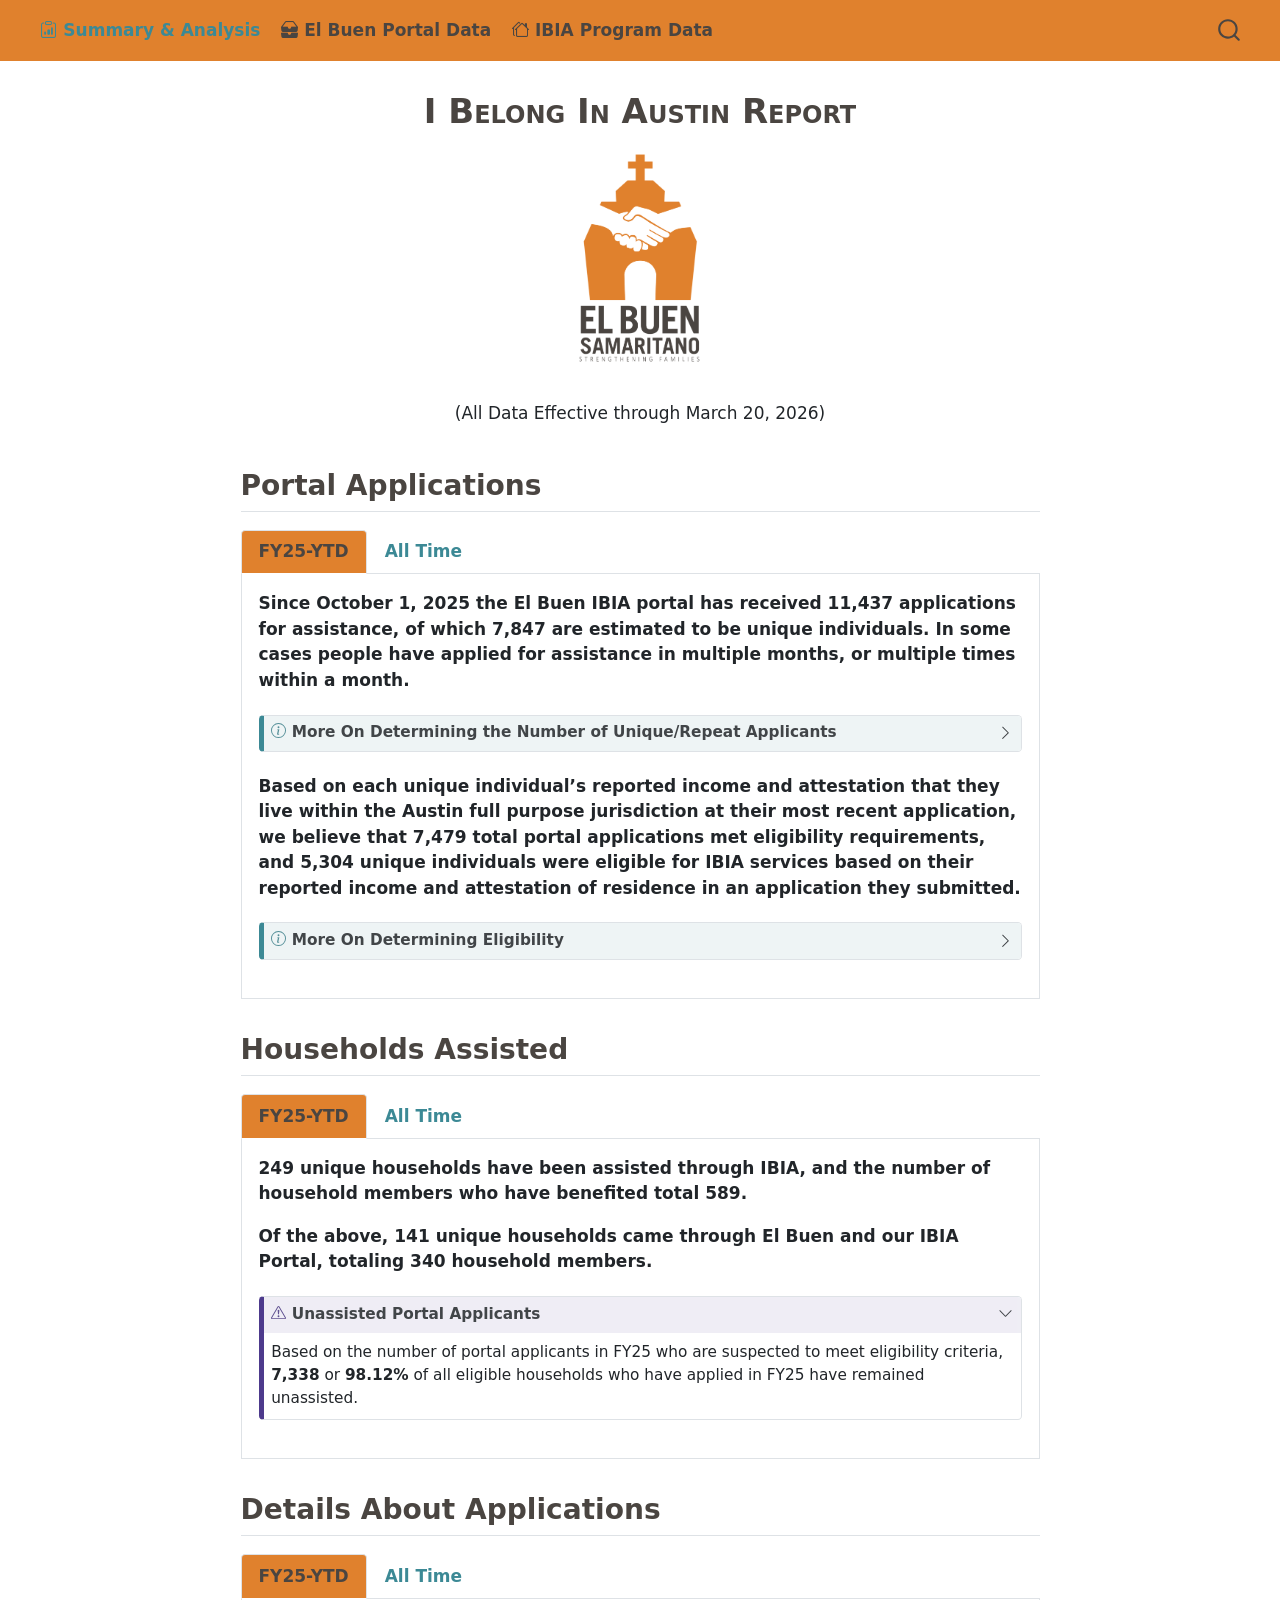
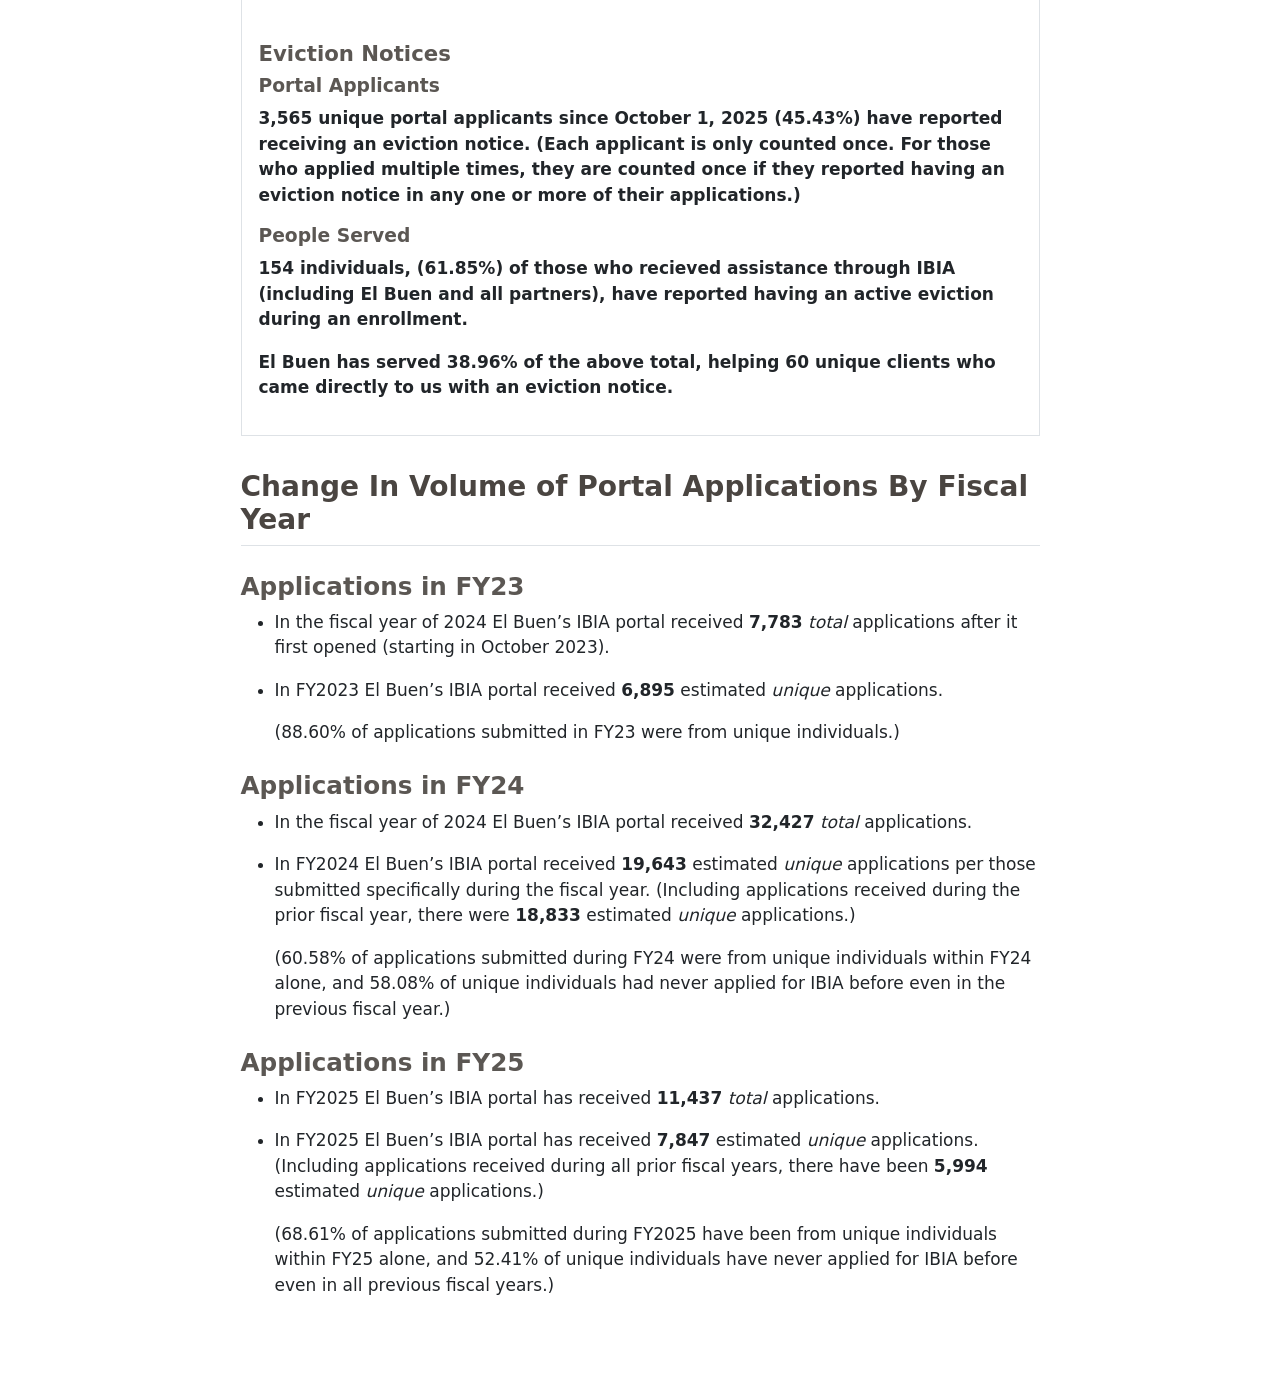
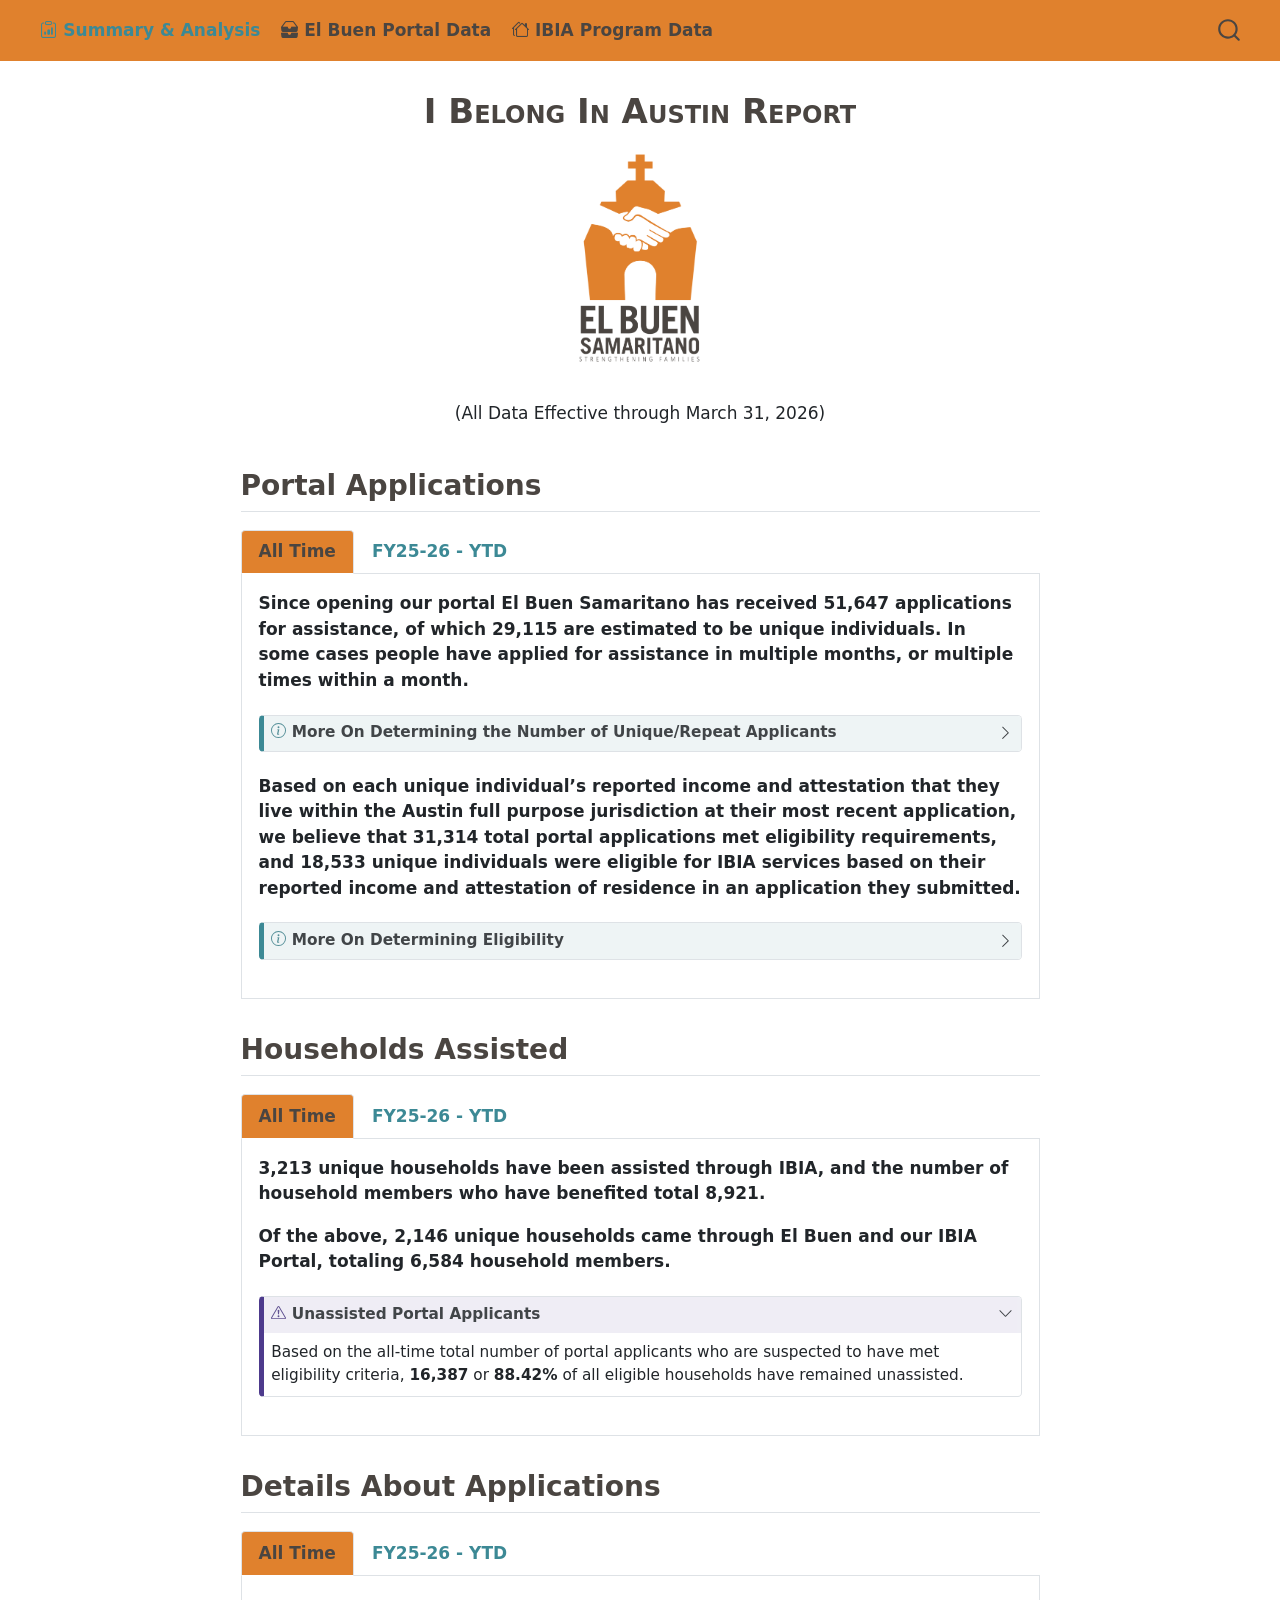
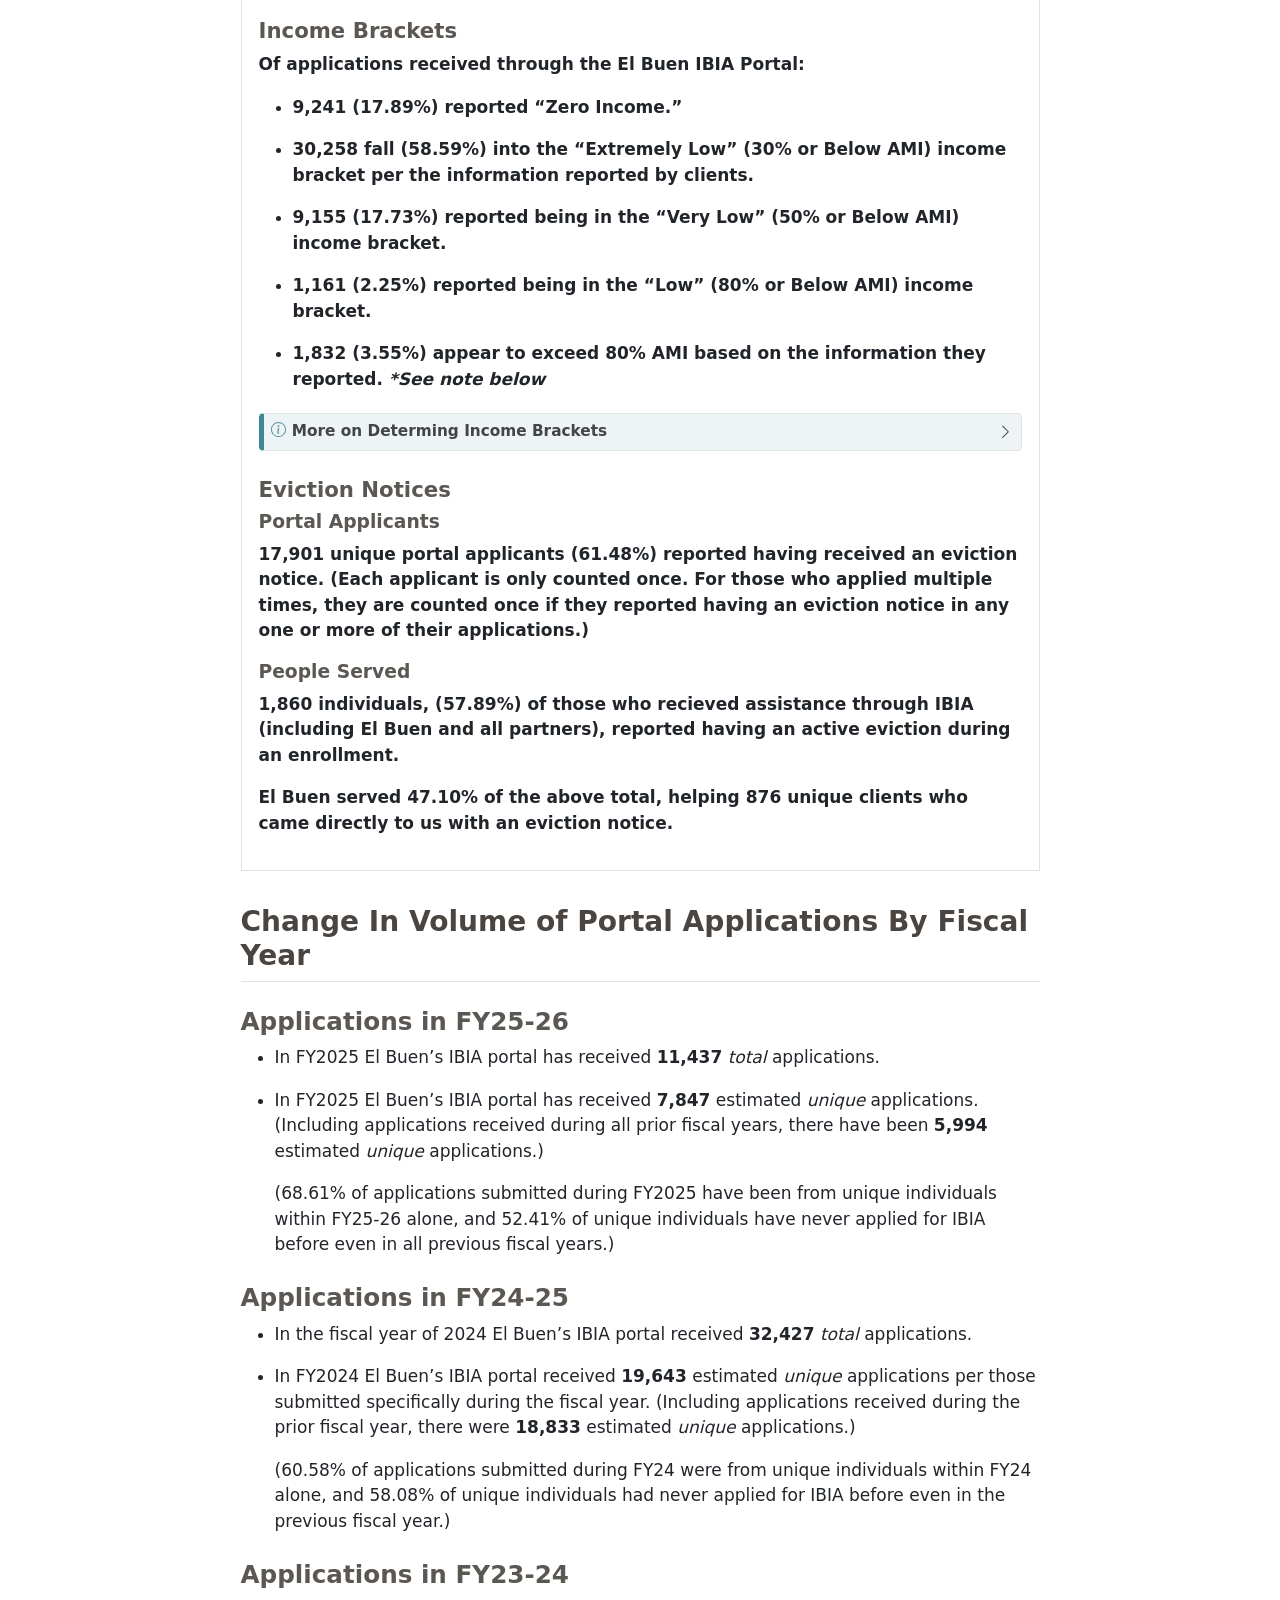
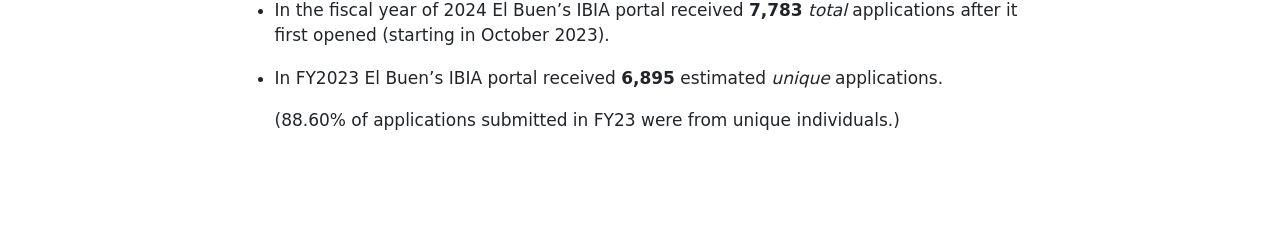
